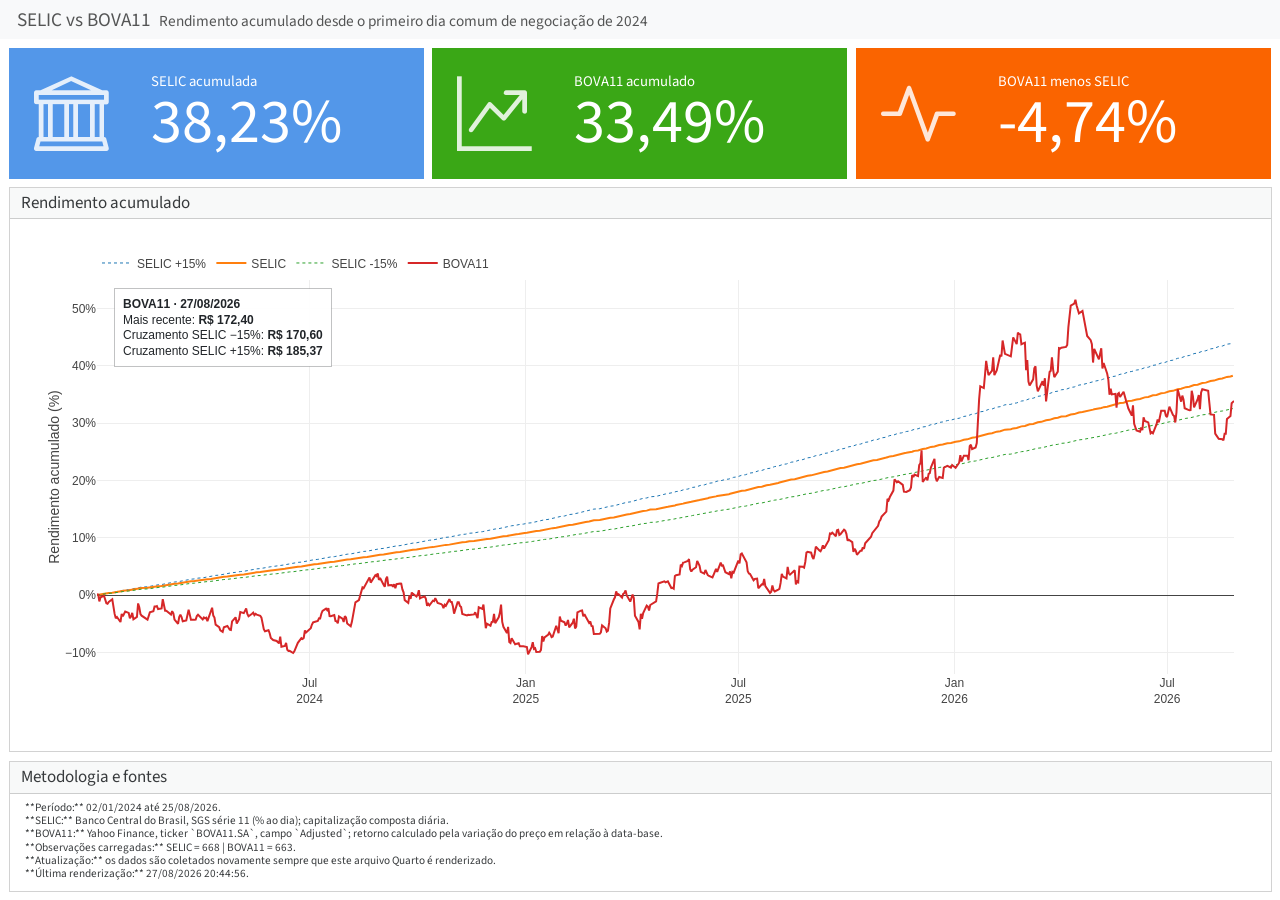
==== selic_bova11.html @ ed1f4375 "Built site for gh-pages" ====
<!DOCTYPE html>
<html xmlns="http://www.w3.org/1999/xhtml" lang="en" xml:lang="en"><head>

<meta charset="utf-8">
<meta name="generator" content="quarto-1.10.18">

<meta name="viewport" content="width=device-width, initial-scale=1.0, user-scalable=yes">


<title>SELIC vs BOVA11</title>
<style>
/* Default styles provided by pandoc.
** See https://pandoc.org/MANUAL.html#variables-for-html for config info.
*/
span.smallcaps{font-variant: small-caps;}
div.columns{display: flex; gap: 1.5em;}
div.column{flex: auto;}
@media screen {
div.columns{gap: min(4vw, 1.5em);}
div.column{overflow-x: auto;}
}
div.hanging-indent{margin-left: 1.5em; text-indent: -1.5em;}
ul.task-list{list-style: none;}
ul.task-list li input[type="checkbox"] {
  width: 0.8em;
  margin: 0 0.8em 0.2em -1em; /* quarto-specific, see https://github.com/quarto-dev/quarto-cli/issues/4556 */ 
  vertical-align: middle;
}
</style>


<script src="selic_bova11_files/libs/clipboard/clipboard.min.js"></script>
<script src="selic_bova11_files/libs/quarto-html/quarto.js" type="module"></script>
<script src="selic_bova11_files/libs/quarto-html/tabsets/tabsets.js" type="module"></script>
<script src="selic_bova11_files/libs/quarto-html/popper.min.js"></script>
<script src="selic_bova11_files/libs/quarto-html/tippy.umd.min.js"></script>
<script src="selic_bova11_files/libs/quarto-html/anchor.min.js"></script>
<link href="selic_bova11_files/libs/quarto-html/tippy.css" rel="stylesheet">
<link href="selic_bova11_files/libs/quarto-html/quarto-syntax-highlighting-64a204ab8560d761af7679ceaba22944.css" rel="stylesheet" class="quarto-color-scheme" id="quarto-text-highlighting-styles">
<link href="selic_bova11_files/libs/quarto-html/quarto-syntax-highlighting-dark-b85bc7c33db8c58e0ec93c3465666fed.css" rel="stylesheet" class="quarto-color-scheme quarto-color-alternate" id="quarto-text-highlighting-styles">
<link href="selic_bova11_files/libs/quarto-html/quarto-syntax-highlighting-64a204ab8560d761af7679ceaba22944.css" rel="stylesheet" class="quarto-color-scheme-extra" id="quarto-text-highlighting-styles">
<script src="selic_bova11_files/libs/bootstrap/bootstrap.min.js"></script>
<link href="selic_bova11_files/libs/bootstrap/bootstrap-icons.css" rel="stylesheet">
<link href="selic_bova11_files/libs/bootstrap/bootstrap-b0fabc291986fde6d738770ced517c16.min.css" rel="stylesheet" append-hash="true" class="quarto-color-scheme" id="quarto-bootstrap" data-mode="light">
<link href="selic_bova11_files/libs/bootstrap/bootstrap-dark-b0fabc291986fde6d738770ced517c16.min.css" rel="stylesheet" append-hash="true" class="quarto-color-scheme quarto-color-alternate" id="quarto-bootstrap" data-mode="light">
<link href="selic_bova11_files/libs/bootstrap/bootstrap-b0fabc291986fde6d738770ced517c16.min.css" rel="stylesheet" append-hash="true" class="quarto-color-scheme-extra" id="quarto-bootstrap" data-mode="light">
<script src="selic_bova11_files/libs/quarto-dashboard/quarto-dashboard.js"></script>
<script src="selic_bova11_files/libs/quarto-dashboard/stickythead.js"></script>



<script src="selic_bova11_files/libs/quarto-dashboard/web-components.js" type="module"></script>
<script src="selic_bova11_files/libs/quarto-dashboard/components.js"></script>

<link href="selic_bova11_files/libs/htmltools-fill-0.5.9/fill.css" rel="stylesheet">
<script src="selic_bova11_files/libs/htmlwidgets-1.6.4/htmlwidgets.js"></script>
<script src="selic_bova11_files/libs/plotly-binding-4.12.1/plotly.js"></script>
<script src="selic_bova11_files/libs/typedarray-0.1/typedarray.min.js"></script>
<script src="selic_bova11_files/libs/jquery-3.5.1/jquery.min.js"></script>
<link href="selic_bova11_files/libs/crosstalk-1.2.2/css/crosstalk.min.css" rel="stylesheet">
<script src="selic_bova11_files/libs/crosstalk-1.2.2/js/crosstalk.min.js"></script>
<link href="selic_bova11_files/libs/plotly-htmlwidgets-css-2.25.2/plotly-htmlwidgets.css" rel="stylesheet">
<script src="selic_bova11_files/libs/plotly-main-2.25.2/plotly-latest.min.js"></script>


<link rel="stylesheet" href="styles.css">
</head>

<body class="quarto-dashboard dashboard-fill fullcontent quarto-light">

<header id="quarto-dashboard-header">
<nav class="navbar navbar-expand-md slim" data-bs-theme="dark">
  <div class="navbar-container container-fluid">
    <button class="navbar-toggler hidden" type="button" data-bs-toggle="collapse" data-bs-target="#dashboard-collapse" aria-controls="dashboard-collapse" aria-expanded="false" aria-label="Toggle navigation">
      <span class="navbar-toggler-icon"></span>
    </button>    


    <div class="navbar-brand-container">


      <div class="navbar-title">
        <div class="navbar-title-text"><a href="#">SELIC vs BOVA11</a></div>
        <div class="navbar-subtitle">Rendimento acumulado desde o primeiro dia comum de negociação de 2024</div>
        
      </div>
    </div>
</div>
</nav>
</header>
<div class="page-layout-custom quarto-dashboard-content bslib-gap-spacing html-fill-container bslib-page-fill">  

<div class="bslib-grid-item html-fill-item bslib-grid" data-layout="fill" style="display: grid; grid-template-rows: minmax(3em, 15fr) minmax(3em, 65fr) minmax(3em, 15fr); grid-auto-columns: minmax(0, 1fr);">
<div class="bslib-grid" style="display: grid; grid-template-columns: minmax(3em, 1fr) minmax(3em, 1fr) minmax(3em, 1fr);
grid-auto-rows: minmax(0, 1fr);">
<div class="card valuebox cell bslib-card html-fill-container bslib-value-box bg-primary showcase-left-center" data-bslib-card-init="" data-require-bs-caller="card()">
<div class="card-body html-fill-item html-fill-container">
<div data-icon="bank" class="html-fill-item html-fill-container value-box-grid">
<div class="value-box-showcase html-fill-item html-fill-container">

<i class="bi bi-bank"></i></div>
<div class="value-box-area">
<p class="value-box-title">
SELIC acumulada
</p>
<p class="value-box-value">
38,23%
</p>
</div>
</div>
</div>
<script data-bslib-card-init="">bslib.Card.initializeAllCards();</script></div><div class="card valuebox cell bslib-card html-fill-container bslib-value-box bg-success showcase-left-center" data-bslib-card-init="" data-require-bs-caller="card()">
<div class="card-body html-fill-item html-fill-container">
<div data-icon="graph-up-arrow" class="html-fill-item html-fill-container value-box-grid">
<div class="value-box-showcase html-fill-item html-fill-container">

<i class="bi bi-graph-up-arrow"></i></div>
<div class="value-box-area">
<p class="value-box-title">
BOVA11 acumulado
</p>
<p class="value-box-value">
33,49%
</p>
</div>
</div>
</div>
<script data-bslib-card-init="">bslib.Card.initializeAllCards();</script></div><div class="card valuebox cell bslib-card html-fill-container bslib-value-box bg-warning showcase-left-center" data-bslib-card-init="" data-require-bs-caller="card()">
<div class="card-body html-fill-item html-fill-container">
<div data-icon="activity" class="html-fill-item html-fill-container value-box-grid">
<div class="value-box-showcase html-fill-item html-fill-container">

<i class="bi bi-activity"></i></div>
<div class="value-box-area">
<p class="value-box-title">
BOVA11 menos SELIC
</p>
<p class="value-box-value">
-4,74%
</p>
</div>
</div>
</div>
<script data-bslib-card-init="">bslib.Card.initializeAllCards();</script></div>
</div>
<div class="bslib-grid" style="display: grid; grid-template-columns: minmax(3em, 1fr);
grid-auto-rows: minmax(0, 1fr);">
<div class="card cell bslib-card html-fill-container" data-fill="true" data-title="Rendimento acumulado" data-bslib-card-init="" data-require-bs-caller="card()" data-full-screen="false">
<div class="card-header"><div class="card-title"><span style="display: inline">
Rendimento acumulado
</span></div></div>
<div class="card-body html-fill-item html-fill-container">
<div class="cell-output-display html-fill-item html-fill-container">
<div class="plotly html-widget html-fill-item html-fill-container" id="htmlwidget-c49a602a5b0ac82341be" style="width:100%;height:406px;"></div>
<script type="application/json" data-for="htmlwidget-c49a602a5b0ac82341be">{"x":{"visdat":{"18fd6544c789":["function () ","plotlyVisDat"],"18fd7e87a646":["function () ","data"],"18fd4f5ff2df":["function () ","data"],"18fd49a27dc9":["function () ","data"],"18fdce517c0":["function () ","data"]},"cur_data":"18fdce517c0","attrs":{"18fd7e87a646":{"alpha_stroke":1,"sizes":[10,100],"spans":[1,20],"x":{},"y":{},"type":"scatter","mode":"lines","name":"SELIC +15%","line":{"width":1,"dash":"dot"},"hovertemplate":"<b>SELIC +15%<\/b> <br>Data: %{x|%d/%m/%Y} <br>Acumulado: %{y:.2f}% <extra><\/extra>","inherit":true},"18fd4f5ff2df":{"alpha_stroke":1,"sizes":[10,100],"spans":[1,20],"x":{},"y":{},"type":"scatter","mode":"lines","name":"SELIC","line":{"width":2},"hovertemplate":"<b>SELIC<\/b> <br>Data: %{x|%d/%m/%Y} <br>Acumulado: %{y:.2f}% <extra><\/extra>","inherit":true},"18fd49a27dc9":{"alpha_stroke":1,"sizes":[10,100],"spans":[1,20],"x":{},"y":{},"type":"scatter","mode":"lines","name":"SELIC -15%","line":{"width":1,"dash":"dot"},"hovertemplate":"<b>SELIC -15%<\/b> <br>Data: %{x|%d/%m/%Y} <br>Acumulado: %{y:.2f}% <extra><\/extra>","inherit":true},"18fdce517c0":{"alpha_stroke":1,"sizes":[10,100],"spans":[1,20],"x":{},"y":{},"type":"scatter","mode":"lines","name":"BOVA11","line":{"width":2},"hovertemplate":"<b>BOVA11<\/b> <br>Data: %{x|%d/%m/%Y} <br>Acumulado: %{y:.2f}% <extra><\/extra>","inherit":true}},"layout":{"margin":{"b":60,"l":70,"t":25,"r":20},"xaxis":{"domain":[0,1],"automargin":true,"title":"","type":"date","tickformat":"%b<br>%Y","showgrid":true},"yaxis":{"domain":[0,1],"automargin":true,"title":"Rendimento acumulado (%)","ticksuffix":"%","showgrid":true,"zeroline":true},"legend":{"orientation":"h","x":0,"y":1.0800000000000001},"annotations":[{"xref":"paper","yref":"paper","x":0.014999999999999999,"y":0.97999999999999998,"xanchor":"left","yanchor":"top","align":"left","showarrow":false,"bgcolor":"rgba(255, 255, 255, 0.94)","bordercolor":"rgba(33, 37, 41, 0.28)","borderwidth":1,"borderpad":8,"font":{"size":12,"color":"#212529"},"text":"<b>BOVA11 · 27/08/2026<\/b><br>Mais recente: <b>R$ 172,40<\/b><br>Cruzamento SELIC −15%: <b>R$ 170,60<\/b><br>Cruzamento SELIC +15%: <b>R$ 185,37<\/b>"}],"hovermode":"x","showlegend":true},"source":"A","config":{"modeBarButtonsToAdd":["hoverclosest","hovercompare"],"showSendToCloud":false,"displaylogo":false,"responsive":true},"data":[{"x":["2024-01-02","2024-01-03","2024-01-04","2024-01-05","2024-01-08","2024-01-09","2024-01-10","2024-01-11","2024-01-12","2024-01-15","2024-01-16","2024-01-17","2024-01-18","2024-01-19","2024-01-22","2024-01-23","2024-01-24","2024-01-25","2024-01-26","2024-01-29","2024-01-30","2024-01-31","2024-02-01","2024-02-02","2024-02-05","2024-02-06","2024-02-07","2024-02-08","2024-02-09","2024-02-14","2024-02-15","2024-02-16","2024-02-19","2024-02-20","2024-02-21","2024-02-22","2024-02-23","2024-02-26","2024-02-27","2024-02-28","2024-02-29","2024-03-01","2024-03-04","2024-03-05","2024-03-06","2024-03-07","2024-03-08","2024-03-11","2024-03-12","2024-03-13","2024-03-14","2024-03-15","2024-03-18","2024-03-19","2024-03-20","2024-03-21","2024-03-22","2024-03-25","2024-03-26","2024-03-27","2024-03-28","2024-04-01","2024-04-02","2024-04-03","2024-04-04","2024-04-05","2024-04-08","2024-04-09","2024-04-10","2024-04-11","2024-04-12","2024-04-15","2024-04-16","2024-04-17","2024-04-18","2024-04-19","2024-04-22","2024-04-23","2024-04-24","2024-04-25","2024-04-26","2024-04-29","2024-04-30","2024-05-02","2024-05-03","2024-05-06","2024-05-07","2024-05-08","2024-05-09","2024-05-10","2024-05-13","2024-05-14","2024-05-15","2024-05-16","2024-05-17","2024-05-20","2024-05-21","2024-05-22","2024-05-23","2024-05-24","2024-05-27","2024-05-28","2024-05-29","2024-05-31","2024-06-03","2024-06-04","2024-06-05","2024-06-06","2024-06-07","2024-06-10","2024-06-11","2024-06-12","2024-06-13","2024-06-14","2024-06-17","2024-06-18","2024-06-19","2024-06-20","2024-06-21","2024-06-24","2024-06-25","2024-06-26","2024-06-27","2024-06-28","2024-07-01","2024-07-02","2024-07-03","2024-07-04","2024-07-05","2024-07-08","2024-07-09","2024-07-10","2024-07-11","2024-07-12","2024-07-15","2024-07-16","2024-07-17","2024-07-18","2024-07-19","2024-07-22","2024-07-23","2024-07-24","2024-07-25","2024-07-26","2024-07-29","2024-07-30","2024-07-31","2024-08-01","2024-08-02","2024-08-05","2024-08-06","2024-08-07","2024-08-08","2024-08-09","2024-08-12","2024-08-13","2024-08-14","2024-08-15","2024-08-16","2024-08-19","2024-08-20","2024-08-21","2024-08-22","2024-08-23","2024-08-26","2024-08-27","2024-08-28","2024-08-29","2024-08-30","2024-09-02","2024-09-03","2024-09-04","2024-09-05","2024-09-06","2024-09-09","2024-09-10","2024-09-11","2024-09-12","2024-09-13","2024-09-16","2024-09-17","2024-09-18","2024-09-19","2024-09-20","2024-09-23","2024-09-24","2024-09-25","2024-09-26","2024-09-27","2024-09-30","2024-10-01","2024-10-02","2024-10-03","2024-10-04","2024-10-07","2024-10-08","2024-10-09","2024-10-10","2024-10-11","2024-10-14","2024-10-15","2024-10-16","2024-10-17","2024-10-18","2024-10-21","2024-10-22","2024-10-23","2024-10-24","2024-10-25","2024-10-28","2024-10-29","2024-10-30","2024-10-31","2024-11-01","2024-11-04","2024-11-05","2024-11-06","2024-11-07","2024-11-08","2024-11-11","2024-11-12","2024-11-13","2024-11-14","2024-11-18","2024-11-19","2024-11-21","2024-11-22","2024-11-25","2024-11-26","2024-11-27","2024-11-28","2024-11-29","2024-12-02","2024-12-03","2024-12-04","2024-12-05","2024-12-06","2024-12-09","2024-12-10","2024-12-11","2024-12-12","2024-12-13","2024-12-16","2024-12-17","2024-12-18","2024-12-19","2024-12-20","2024-12-23","2024-12-24","2024-12-26","2024-12-27","2024-12-30","2024-12-31","2025-01-02","2025-01-03","2025-01-06","2025-01-07","2025-01-08","2025-01-09","2025-01-10","2025-01-13","2025-01-14","2025-01-15","2025-01-16","2025-01-17","2025-01-20","2025-01-21","2025-01-22","2025-01-23","2025-01-24","2025-01-27","2025-01-28","2025-01-29","2025-01-30","2025-01-31","2025-02-03","2025-02-04","2025-02-05","2025-02-06","2025-02-07","2025-02-10","2025-02-11","2025-02-12","2025-02-13","2025-02-14","2025-02-17","2025-02-18","2025-02-19","2025-02-20","2025-02-21","2025-02-24","2025-02-25","2025-02-26","2025-02-27","2025-02-28","2025-03-05","2025-03-06","2025-03-07","2025-03-10","2025-03-11","2025-03-12","2025-03-13","2025-03-14","2025-03-17","2025-03-18","2025-03-19","2025-03-20","2025-03-21","2025-03-24","2025-03-25","2025-03-26","2025-03-27","2025-03-28","2025-03-31","2025-04-01","2025-04-02","2025-04-03","2025-04-04","2025-04-07","2025-04-08","2025-04-09","2025-04-10","2025-04-11","2025-04-14","2025-04-15","2025-04-16","2025-04-17","2025-04-22","2025-04-23","2025-04-24","2025-04-25","2025-04-28","2025-04-29","2025-04-30","2025-05-02","2025-05-05","2025-05-06","2025-05-07","2025-05-08","2025-05-09","2025-05-12","2025-05-13","2025-05-14","2025-05-15","2025-05-16","2025-05-19","2025-05-20","2025-05-21","2025-05-22","2025-05-23","2025-05-26","2025-05-27","2025-05-28","2025-05-29","2025-05-30","2025-06-02","2025-06-03","2025-06-04","2025-06-05","2025-06-06","2025-06-09","2025-06-10","2025-06-11","2025-06-12","2025-06-13","2025-06-16","2025-06-17","2025-06-18","2025-06-20","2025-06-23","2025-06-24","2025-06-25","2025-06-26","2025-06-27","2025-06-30","2025-07-01","2025-07-02","2025-07-03","2025-07-04","2025-07-07","2025-07-08","2025-07-09","2025-07-10","2025-07-11","2025-07-14","2025-07-15","2025-07-16","2025-07-17","2025-07-18","2025-07-21","2025-07-22","2025-07-23","2025-07-24","2025-07-25","2025-07-28","2025-07-29","2025-07-30","2025-07-31","2025-08-01","2025-08-04","2025-08-05","2025-08-06","2025-08-07","2025-08-08","2025-08-11","2025-08-12","2025-08-13","2025-08-14","2025-08-15","2025-08-18","2025-08-19","2025-08-20","2025-08-21","2025-08-22","2025-08-25","2025-08-26","2025-08-27","2025-08-28","2025-08-29","2025-09-01","2025-09-02","2025-09-03","2025-09-04","2025-09-05","2025-09-08","2025-09-09","2025-09-10","2025-09-11","2025-09-12","2025-09-15","2025-09-16","2025-09-17","2025-09-18","2025-09-19","2025-09-22","2025-09-23","2025-09-24","2025-09-25","2025-09-26","2025-09-29","2025-09-30","2025-10-01","2025-10-02","2025-10-03","2025-10-06","2025-10-07","2025-10-08","2025-10-09","2025-10-10","2025-10-13","2025-10-14","2025-10-15","2025-10-16","2025-10-17","2025-10-20","2025-10-21","2025-10-22","2025-10-23","2025-10-24","2025-10-27","2025-10-28","2025-10-29","2025-10-30","2025-10-31","2025-11-03","2025-11-04","2025-11-05","2025-11-06","2025-11-07","2025-11-10","2025-11-11","2025-11-12","2025-11-13","2025-11-14","2025-11-17","2025-11-18","2025-11-19","2025-11-21","2025-11-24","2025-11-25","2025-11-26","2025-11-27","2025-11-28","2025-12-01","2025-12-02","2025-12-03","2025-12-04","2025-12-05","2025-12-08","2025-12-09","2025-12-10","2025-12-11","2025-12-12","2025-12-15","2025-12-16","2025-12-17","2025-12-18","2025-12-19","2025-12-22","2025-12-23","2025-12-24","2025-12-26","2025-12-29","2025-12-30","2025-12-31","2026-01-02","2026-01-05","2026-01-06","2026-01-07","2026-01-08","2026-01-09","2026-01-12","2026-01-13","2026-01-14","2026-01-15","2026-01-16","2026-01-19","2026-01-20","2026-01-21","2026-01-22","2026-01-23","2026-01-26","2026-01-27","2026-01-28","2026-01-29","2026-01-30","2026-02-02","2026-02-03","2026-02-04","2026-02-05","2026-02-06","2026-02-09","2026-02-10","2026-02-11","2026-02-12","2026-02-13","2026-02-18","2026-02-19","2026-02-20","2026-02-23","2026-02-24","2026-02-25","2026-02-26","2026-02-27","2026-03-02","2026-03-03","2026-03-04","2026-03-05","2026-03-06","2026-03-09","2026-03-10","2026-03-11","2026-03-12","2026-03-13","2026-03-16","2026-03-17","2026-03-18","2026-03-19","2026-03-20","2026-03-23","2026-03-24","2026-03-25","2026-03-26","2026-03-27","2026-03-30","2026-03-31","2026-04-01","2026-04-02","2026-04-06","2026-04-07","2026-04-08","2026-04-09","2026-04-10","2026-04-13","2026-04-14","2026-04-15","2026-04-16","2026-04-17","2026-04-20","2026-04-22","2026-04-23","2026-04-24","2026-04-27","2026-04-28","2026-04-29","2026-04-30","2026-05-04","2026-05-05","2026-05-06","2026-05-07","2026-05-08","2026-05-11","2026-05-12","2026-05-13","2026-05-14","2026-05-15","2026-05-18","2026-05-19","2026-05-20","2026-05-21","2026-05-22","2026-05-25","2026-05-26","2026-05-27","2026-05-28","2026-05-29","2026-06-01","2026-06-02","2026-06-03","2026-06-05","2026-06-08","2026-06-09","2026-06-10","2026-06-11","2026-06-12","2026-06-15","2026-06-16","2026-06-17","2026-06-18","2026-06-19","2026-06-22","2026-06-23","2026-06-24","2026-06-25","2026-06-26","2026-06-29","2026-06-30","2026-07-01","2026-07-02","2026-07-03","2026-07-06","2026-07-07","2026-07-08","2026-07-09","2026-07-10","2026-07-13","2026-07-14","2026-07-15","2026-07-16","2026-07-17","2026-07-20","2026-07-21","2026-07-22","2026-07-23","2026-07-24","2026-07-27","2026-07-28","2026-07-29","2026-07-30","2026-07-31","2026-08-03","2026-08-04","2026-08-05","2026-08-06","2026-08-07","2026-08-10","2026-08-11","2026-08-12","2026-08-13","2026-08-14","2026-08-17","2026-08-18","2026-08-19","2026-08-20","2026-08-21","2026-08-24","2026-08-25","2026-08-26"],"y":[0,0.050299850000010686,0.10062170065140762,0.15096556157705332,0.20133144240404907,0.25171935276365853,0.30212930229138402,0.35256130062691571,0.40301535741420808,0.45349148230140351,0.50398968494085761,0.55450997498916466,0.60505236210713242,0.65561685595980745,0.70620346621644958,0.75681220255055737,0.80744307463981746,0.85809609216625715,0.908771264816015,0.959468602279545,1.010188114251489,1.060929810430804,1.1096254947513828,1.1583416103202149,1.207078165709673,1.2558351694956793,1.304612630257731,1.3534105565790022,1.4022289570462421,1.4510678402497488,1.4999272147834983,1.5488070892449899,1.597707472235451,1.6466283723595563,1.6955697982257598,1.7445317584459883,1.7935142616358966,1.8425173164146633,1.8915409314051188,1.9405851152336937,1.9896498765305213,2.0387352239292076,2.0878411660671379,2.1369677115851702,2.1861148691279162,2.2352826473435625,2.2844710548839218,2.3336801004044072,2.3829097925641594,2.4321601400258186,2.4814311514557774,2.5307228355240041,2.5800352009040926,2.6293682562733398,2.6787220103126428,2.7259911993697417,2.7732793755146723,2.8205865463742419,2.8679127195781682,2.9152579027593615,2.9626221035537443,3.0100053296003044,3.0574075885410932,3.1048288880212511,3.1522692356889843,3.1997286391955879,3.2472071061953698,3.2947046443457793,3.3422212613073294,3.3897569647435475,3.4373117623211256,3.4848856617098209,3.5324786705824294,3.5800907966148108,3.6277220474859915,3.6753724308780109,3.7230419544760491,3.7707306259683255,3.8184384530461486,3.8661654434039678,3.9139116047392717,3.961676944752663,4.0094614711478354,4.0572651916315472,4.1050881139137205,4.1529302457073189,4.2007915947283943,4.2486721686961655,4.2955011222568,4.3423484655475031,4.3892142057899139,4.4360983502085345,4.4830009060306235,4.5299218804864276,4.5768612808088749,4.6238191142338536,4.6707953879999859,4.717790109348857,4.7648032855247822,4.8118349237749891,4.8588850313495646,4.9059536155013532,4.9530406834861633,5.0001462425625336,5.0472702999919656,5.0944128630387953,5.1415739389700894,5.1887535350559055,5.2359516585691068,5.2831683167854431,5.3304035169834236,5.377657266444543,5.4249295724530544,5.4722204422961473,5.5195298832638207,5.5668579026489837,5.6142045077473295,5.6615697058575138,5.7089535042809745,5.7563559103221111,5.8037769312880831,5.8512165744889852,5.8986748472377961,5.9461517568502815,5.9936473106451906,6.0411615159440597,6.0886943800713587,6.1362459103543925,6.1838161141234043,6.2314049987113931,6.2790125714543983,6.3266388396911637,6.3742838107635249,6.4219474920159989,6.4696298907960879,6.5173310144542071,6.5650508703435797,6.6127894658203417,6.6605468082435628,6.7083229049751498,6.7561177633799181,6.8039313908255954,6.8517637946827445,6.8996149823249135,6.9474849611284624,6.9953737384726846,7.0432813217397623,7.091207718314811,7.1391529355857823,7.1871169809435651,7.2350998617819826,7.2831015854976942,7.3311221594902944,7.3791615911623172,7.4272198879191524,7.4752970571691293,7.5233931063234873,7.5715080427963262,7.6196418740047314,7.6677946073686263,7.7159662503109177,7.7641568102574272,7.8123662946368082,7.8605947108807035,7.9088420664236398,7.957108368703107,8.0053936251594795,8.0536978432360957,8.1020210303791007,8.1503631940377286,8.1987243416640272,8.2471044807130003,8.2955036186425666,8.3439217629135811,8.392358920989885,8.4408151003381278,8.4892903084280249,8.537784552732127,8.5862978407259689,8.6348301798880254,8.6833815776996293,8.7319520416451777,8.7816526921412947,8.8313733063946405,8.8811138924243718,8.9308744582526529,8.9806550119050499,9.0304555614102409,9.080276114800121,9.130116680109932,9.1799772653779783,9.2298578786459391,9.279758527958629,9.3296792213641364,9.3796199669137632,9.4295807726620513,9.4795616466668182,9.5295625969890736,9.5795836316930085,9.6296247588461732,9.6796859865192975,9.7297673227863619,9.779868775724589,9.8299903534144146,9.8801320639395449,9.9302939153870113,9.9804759158469256,10.030678073412776,10.080900396181322,10.131142892252456,10.181405569729415,10.231688436718668,10.281991501329909,10.33231477167616,10.38265825587364,10.433021962041851,10.483405898303568,10.536054970916311,10.588726133500483,10.641419395324318,10.694134765660028,10.746872253783657,10.799631868975183,10.852413620518439,10.905217517701216,10.958043569815105,11.010891786155691,11.063762176022431,11.116654748718615,11.169569513551542,11.222506479832367,11.275465656876104,11.328447054001771,11.381450680532218,11.434476545794254,11.487524659118568,11.540595029839805,11.593687667296471,11.646802580831055,11.699939779789871,11.757604723381872,11.815295912019625,11.873013357648047,11.930757072217505,11.988527067683778,12.046323356008083,12.104145949157099,12.161994859102949,12.219870097823186,12.277771677300787,12.335699609524266,12.393653906487573,12.451634580189999,12.509641642636501,12.567675105837298,12.625734981808201,12.683821282570486,12.741934020150813,12.800073206581388,12.858238853899902,12.916430974149471,12.974649579378733,13.032894681641784,13.091166292998247,13.14946442551317,13.20778909125716,13.266140302306264,13.324518070742043,13.382922408651577,13.441353328127416,13.499810841267637,13.55829496017582,13.616805696961027,13.679875519970672,13.742976270529427,13.806107963803194,13.869270614965432,13.932464239196902,13.995688851685873,14.058944467628073,14.122231102226685,14.185548770692293,14.248897488242992,14.312277270104309,14.375688131509275,14.439130087698329,14.502603153919443,14.566107345428014,14.629642677487006,14.693209165366781,14.756806824345215,14.820435669707658,14.88409571674705,14.947786980763659,15.011509477065458,15.075263220967711,15.139048227793378,15.202864512872859,15.266712091544036,15.330590979152371,15.394501191050837,15.458442742599933,15.522415649167602,15.586419926129508,15.650455588868704,15.71452265277583,15.783188298670538,15.851890015315707,15.920627821659657,15.989401736660664,16.058211779286935,16.12705796851672,16.195940323338164,16.26485886274941,16.3338136057586,16.402804571383864,16.471831778653243,16.540895246604883,16.609994994286872,16.679131040757326,16.74830340508435,16.817512106346076,16.886757163630659,16.956038596036272,17.02535642267117,17.094710662653551,17.164101335111752,17.233528459184104,17.302992054019011,17.37249213877492,17.442028732620319,17.511601854733843,17.581211524304152,17.650857760530009,17.720540582620167,17.790260009793638,17.860016061279396,17.929808756316532,18.00194444633625,18.0741192815095,18.146333283078807,18.218586472298199,18.290878870433264,18.363210498761095,18.435581378570351,18.507991531161245,18.580440977845541,18.652929739946586,18.725457838799279,18.798025295750104,18.870632132157095,18.943278369389944,19.01596402882987,19.08868913186976,19.161453699914063,19.234257754378845,19.307101316691838,19.379984408292348,19.452907050631378,19.52586926517148,19.598871073386931,19.671912496763607,19.744993556799123,19.818114275002632,19.891274672895122,19.964474772009112,20.0377145938889,20.110994160090424,20.185482202280831,20.260011310473757,20.334581507309348,20.409192815440171,20.483845257531261,20.558538856260206,20.633273634317046,20.708049614404395,20.782866819237334,20.857725271543458,20.932624994062927,21.007566009548405,21.08254834076515,21.157572010490906,21.232637041516028,21.307743456643397,21.382891278688486,21.458080530479354,21.533311234856633,21.608583414673518,21.68389709279586,21.759252292102133,21.834649035483281,21.910087345843056,21.985567246097695,22.061088759176172,22.136651908019992,22.212256715583404,22.287903204833281,22.363591398749158,22.439321320323213,22.515092992560323,22.590906438478068,22.666761681106678,22.742658743489105,22.818597648680996,22.894578419750701,22.970601079779307,23.0466656518606,23.122772159101139,23.198920624620179,23.275111071549762,23.351343523034622,23.427618002232322,23.503934532313142,23.580293136460156,23.656693837869238,23.733136659748997,23.809621625320894,23.886148757819168,23.96271808049087,24.039329616595818,24.11598338940674,24.192679422209189,24.269417738301449,24.346198360994766,24.423021313613177,24.499886619493601,24.576794301985796,24.653744384452438,24.730736890269046,24.807771842824039,24.884849265518699,24.961969181767291,25.039131614996911,25.116336588647567,25.193584126172265,25.270874251036908,25.348206986720225,25.425582356714102,25.50300038452319,25.580461093665193,25.657964507670755,25.735510650083476,25.813099544459991,25.890731214369861,25.96840568339568,26.046122975133009,26.123883113190413,26.201686121189589,26.279532022765075,26.357420841564551,26.435352601248713,26.513327325491328,26.591345037979153,26.669405762412048,26.747509522502956,26.825656341977794,26.9038462445757,26.982079254048816,27.060355394162382,27.138674688694756,27.217037161437382,27.295442836194873,27.373891736784916,27.452383887038319,27.530919310799099,27.609498031924325,27.688120074284331,27.76678546176251,27.845494218255453,27.924246367672929,28.00304193393788,28.081880940986501,28.160763412768087,28.239689373245191,28.318658846393589,28.397671856202177,28.47672842667324,28.555828581822155,28.634972345677635,28.714159742281517,28.793390795689042,28.872665529968646,28.951983969201979,29.031346137484043,29.110752058923111,29.19020175764074,29.26969525777174,29.349232583464321,29.428813758879929,29.508438808193358,29.588107755592713,29.667820625279447,29.74757744146839,29.827378228387641,29.907223010278766,29.987111811396556,30.067044656009326,30.14702156839866,30.227042572859521,30.307107693700384,30.387216955242994,30.467370381822619,30.547567997787841,30.627809827500684,30.708095895336697,30.788426225684798,30.86880084294727,30.949219771540008,31.029683035892273,31.110190660446801,31.190742669659805,31.271339088001049,31.351979939953683,31.432665250014377,31.513395042693354,31.594169342514352,31.67498817401459,31.755851561744834,31.836759530269351,31.917712104166011,31.998709308026154,32.079751166454777,32.160837704070346,32.241968945505022,32.323144915404363,32.404365638427691,32.485631139247801,32.566941442551226,32.648296573037918,32.729696555421626,32.811141414429599,32.892631174802801,32.974165861295788,33.055745498676806,33.13737011172767,33.219039725243995,33.300754364034908,33.382514052923391,33.464318816745887,33.546168680352771,33.628063668607965,33.710003806389103,33.791989118587622,33.874019630108606,33.956095365870873,34.038216350807055,34.120382609863434,34.202594168000068,34.284851050190852,34.367153281423342,34.449500886698949,34.531893891032787,34.614332319453872,34.696816197004949,34.779345548742512,34.861920399736995,34.944540775072596,35.025909679569608,35.107322739716324,35.188779979474283,35.270281422817924,35.351827093734848,35.433417016225548,35.515051214303568,35.596729711995501,35.678452533341037,35.760219702392781,35.842031243216496,35.923887179890926,36.005787536507988,36.087732337172532,36.169721606002653,36.251755367129356,36.333833644696881,36.415956462862525,36.498123845796663,36.580335817682808,36.662592402717664,36.744893625110933,36.827239509085516,36.909630078877534,36.992065358736113,37.074545372923687,37.157070145715785,37.23963970140106,37.320935669001607,37.402275048648868,37.483657863524861,37.565084136823991,37.646553891753065,37.728067151531256,37.809623939390171,37.891224278573816,37.972868192338581,38.054555703953284,38.136286836699213,38.218061613870034,38.299880058771826,38.381742194723202,38.463648045055201,38.545597633111278,38.627590982247348,38.709628115831862,38.791709057245761,38.873833829882322,38.956002457147463,39.038214962459605,39.12047136924955,39.202771700960746,39.285115981049053,39.367504232982959,39.449936480243366,39.5324127463238,39.614933054730336,39.697497428981585,39.780105892608688,39.862758469155317,39.945455182177845,40.026849579239631,40.108286733592074,40.189766667696126,40.271289404024309,40.352854965061148,40.43446337330284,40.516114651257482,40.597808821444929,40.679545906396918,40.761325928656987,40.843148910780585,40.925014875334909,41.006923844899063,41.08887584206402,41.170870889432635,41.25290900961955,41.334990225251396,41.417114558966631,41.499282033415597,41.58149267126057,41.663746495175729,41.746043527847092,41.828383791972712,41.910767310262493,41.993194105438221,42.075664200233746,42.158177617394763,42.240734379678962,42.323334509855961,42.405978030707338,42.488664965026636,42.571395335619421,42.654169165303173,42.736986476907397,42.819847293273604,42.901377026385305,42.982948877757146,43.064562869147416,43.146219022325617,43.22791735907257,43.30965790118028,43.391440670452042,43.473265688702412,43.555132977757211,43.637042559453548,43.718994455639766,43.800988688175572,43.883025278931875,43.965104249791004,44.047225622646458],"type":"scatter","mode":"lines","name":"SELIC +15%","line":{"color":"rgba(31,119,180,1)","width":1,"dash":"dot"},"hovertemplate":["<b>SELIC +15%<\/b> <br>Data: %{x|%d/%m/%Y} <br>Acumulado: %{y:.2f}% <extra><\/extra>","<b>SELIC +15%<\/b> <br>Data: %{x|%d/%m/%Y} <br>Acumulado: %{y:.2f}% <extra><\/extra>","<b>SELIC +15%<\/b> <br>Data: %{x|%d/%m/%Y} <br>Acumulado: %{y:.2f}% <extra><\/extra>","<b>SELIC +15%<\/b> <br>Data: %{x|%d/%m/%Y} <br>Acumulado: %{y:.2f}% <extra><\/extra>","<b>SELIC +15%<\/b> <br>Data: %{x|%d/%m/%Y} <br>Acumulado: %{y:.2f}% <extra><\/extra>","<b>SELIC +15%<\/b> <br>Data: %{x|%d/%m/%Y} <br>Acumulado: %{y:.2f}% <extra><\/extra>","<b>SELIC +15%<\/b> <br>Data: %{x|%d/%m/%Y} <br>Acumulado: %{y:.2f}% <extra><\/extra>","<b>SELIC +15%<\/b> <br>Data: %{x|%d/%m/%Y} <br>Acumulado: %{y:.2f}% <extra><\/extra>","<b>SELIC +15%<\/b> <br>Data: %{x|%d/%m/%Y} <br>Acumulado: %{y:.2f}% <extra><\/extra>","<b>SELIC +15%<\/b> <br>Data: %{x|%d/%m/%Y} <br>Acumulado: %{y:.2f}% <extra><\/extra>","<b>SELIC +15%<\/b> <br>Data: %{x|%d/%m/%Y} <br>Acumulado: %{y:.2f}% <extra><\/extra>","<b>SELIC +15%<\/b> <br>Data: %{x|%d/%m/%Y} <br>Acumulado: %{y:.2f}% <extra><\/extra>","<b>SELIC +15%<\/b> <br>Data: %{x|%d/%m/%Y} <br>Acumulado: %{y:.2f}% <extra><\/extra>","<b>SELIC +15%<\/b> <br>Data: %{x|%d/%m/%Y} <br>Acumulado: %{y:.2f}% <extra><\/extra>","<b>SELIC +15%<\/b> <br>Data: %{x|%d/%m/%Y} <br>Acumulado: %{y:.2f}% <extra><\/extra>","<b>SELIC +15%<\/b> <br>Data: %{x|%d/%m/%Y} <br>Acumulado: %{y:.2f}% <extra><\/extra>","<b>SELIC +15%<\/b> <br>Data: %{x|%d/%m/%Y} <br>Acumulado: %{y:.2f}% <extra><\/extra>","<b>SELIC +15%<\/b> <br>Data: %{x|%d/%m/%Y} <br>Acumulado: %{y:.2f}% <extra><\/extra>","<b>SELIC +15%<\/b> <br>Data: %{x|%d/%m/%Y} <br>Acumulado: %{y:.2f}% <extra><\/extra>","<b>SELIC +15%<\/b> <br>Data: %{x|%d/%m/%Y} <br>Acumulado: %{y:.2f}% <extra><\/extra>","<b>SELIC +15%<\/b> <br>Data: %{x|%d/%m/%Y} <br>Acumulado: %{y:.2f}% <extra><\/extra>","<b>SELIC +15%<\/b> <br>Data: %{x|%d/%m/%Y} <br>Acumulado: %{y:.2f}% <extra><\/extra>","<b>SELIC +15%<\/b> <br>Data: %{x|%d/%m/%Y} <br>Acumulado: %{y:.2f}% <extra><\/extra>","<b>SELIC +15%<\/b> <br>Data: %{x|%d/%m/%Y} <br>Acumulado: %{y:.2f}% <extra><\/extra>","<b>SELIC +15%<\/b> <br>Data: %{x|%d/%m/%Y} <br>Acumulado: %{y:.2f}% <extra><\/extra>","<b>SELIC +15%<\/b> <br>Data: %{x|%d/%m/%Y} <br>Acumulado: %{y:.2f}% <extra><\/extra>","<b>SELIC +15%<\/b> <br>Data: %{x|%d/%m/%Y} <br>Acumulado: %{y:.2f}% <extra><\/extra>","<b>SELIC +15%<\/b> <br>Data: %{x|%d/%m/%Y} <br>Acumulado: %{y:.2f}% <extra><\/extra>","<b>SELIC +15%<\/b> <br>Data: %{x|%d/%m/%Y} <br>Acumulado: %{y:.2f}% <extra><\/extra>","<b>SELIC +15%<\/b> <br>Data: %{x|%d/%m/%Y} <br>Acumulado: %{y:.2f}% <extra><\/extra>","<b>SELIC +15%<\/b> <br>Data: %{x|%d/%m/%Y} <br>Acumulado: %{y:.2f}% <extra><\/extra>","<b>SELIC +15%<\/b> <br>Data: %{x|%d/%m/%Y} <br>Acumulado: %{y:.2f}% <extra><\/extra>","<b>SELIC +15%<\/b> <br>Data: %{x|%d/%m/%Y} <br>Acumulado: %{y:.2f}% <extra><\/extra>","<b>SELIC +15%<\/b> <br>Data: %{x|%d/%m/%Y} <br>Acumulado: %{y:.2f}% <extra><\/extra>","<b>SELIC +15%<\/b> <br>Data: %{x|%d/%m/%Y} <br>Acumulado: %{y:.2f}% <extra><\/extra>","<b>SELIC +15%<\/b> <br>Data: %{x|%d/%m/%Y} <br>Acumulado: %{y:.2f}% <extra><\/extra>","<b>SELIC +15%<\/b> <br>Data: %{x|%d/%m/%Y} <br>Acumulado: %{y:.2f}% <extra><\/extra>","<b>SELIC +15%<\/b> <br>Data: %{x|%d/%m/%Y} <br>Acumulado: %{y:.2f}% <extra><\/extra>","<b>SELIC +15%<\/b> <br>Data: %{x|%d/%m/%Y} <br>Acumulado: %{y:.2f}% <extra><\/extra>","<b>SELIC +15%<\/b> <br>Data: %{x|%d/%m/%Y} <br>Acumulado: %{y:.2f}% <extra><\/extra>","<b>SELIC +15%<\/b> <br>Data: %{x|%d/%m/%Y} <br>Acumulado: %{y:.2f}% <extra><\/extra>","<b>SELIC +15%<\/b> <br>Data: %{x|%d/%m/%Y} <br>Acumulado: %{y:.2f}% <extra><\/extra>","<b>SELIC +15%<\/b> <br>Data: %{x|%d/%m/%Y} <br>Acumulado: %{y:.2f}% <extra><\/extra>","<b>SELIC +15%<\/b> <br>Data: %{x|%d/%m/%Y} <br>Acumulado: %{y:.2f}% <extra><\/extra>","<b>SELIC +15%<\/b> <br>Data: %{x|%d/%m/%Y} <br>Acumulado: %{y:.2f}% <extra><\/extra>","<b>SELIC +15%<\/b> <br>Data: %{x|%d/%m/%Y} <br>Acumulado: %{y:.2f}% <extra><\/extra>","<b>SELIC +15%<\/b> <br>Data: %{x|%d/%m/%Y} <br>Acumulado: %{y:.2f}% <extra><\/extra>","<b>SELIC +15%<\/b> <br>Data: %{x|%d/%m/%Y} <br>Acumulado: %{y:.2f}% <extra><\/extra>","<b>SELIC +15%<\/b> <br>Data: %{x|%d/%m/%Y} <br>Acumulado: %{y:.2f}% <extra><\/extra>","<b>SELIC +15%<\/b> <br>Data: %{x|%d/%m/%Y} <br>Acumulado: %{y:.2f}% <extra><\/extra>","<b>SELIC +15%<\/b> <br>Data: %{x|%d/%m/%Y} <br>Acumulado: %{y:.2f}% <extra><\/extra>","<b>SELIC +15%<\/b> <br>Data: %{x|%d/%m/%Y} <br>Acumulado: %{y:.2f}% <extra><\/extra>","<b>SELIC +15%<\/b> <br>Data: %{x|%d/%m/%Y} <br>Acumulado: %{y:.2f}% <extra><\/extra>","<b>SELIC +15%<\/b> <br>Data: %{x|%d/%m/%Y} <br>Acumulado: %{y:.2f}% <extra><\/extra>","<b>SELIC +15%<\/b> <br>Data: %{x|%d/%m/%Y} <br>Acumulado: %{y:.2f}% <extra><\/extra>","<b>SELIC +15%<\/b> <br>Data: %{x|%d/%m/%Y} <br>Acumulado: %{y:.2f}% <extra><\/extra>","<b>SELIC +15%<\/b> <br>Data: %{x|%d/%m/%Y} <br>Acumulado: %{y:.2f}% <extra><\/extra>","<b>SELIC +15%<\/b> <br>Data: %{x|%d/%m/%Y} <br>Acumulado: %{y:.2f}% <extra><\/extra>","<b>SELIC +15%<\/b> <br>Data: %{x|%d/%m/%Y} <br>Acumulado: %{y:.2f}% <extra><\/extra>","<b>SELIC +15%<\/b> <br>Data: %{x|%d/%m/%Y} <br>Acumulado: %{y:.2f}% <extra><\/extra>","<b>SELIC +15%<\/b> <br>Data: %{x|%d/%m/%Y} <br>Acumulado: %{y:.2f}% <extra><\/extra>","<b>SELIC +15%<\/b> <br>Data: %{x|%d/%m/%Y} <br>Acumulado: %{y:.2f}% <extra><\/extra>","<b>SELIC +15%<\/b> <br>Data: %{x|%d/%m/%Y} <br>Acumulado: %{y:.2f}% <extra><\/extra>","<b>SELIC +15%<\/b> <br>Data: %{x|%d/%m/%Y} <br>Acumulado: %{y:.2f}% <extra><\/extra>","<b>SELIC +15%<\/b> <br>Data: %{x|%d/%m/%Y} <br>Acumulado: %{y:.2f}% <extra><\/extra>","<b>SELIC +15%<\/b> <br>Data: %{x|%d/%m/%Y} <br>Acumulado: %{y:.2f}% <extra><\/extra>","<b>SELIC +15%<\/b> <br>Data: %{x|%d/%m/%Y} <br>Acumulado: %{y:.2f}% <extra><\/extra>","<b>SELIC +15%<\/b> <br>Data: %{x|%d/%m/%Y} <br>Acumulado: %{y:.2f}% <extra><\/extra>","<b>SELIC +15%<\/b> <br>Data: %{x|%d/%m/%Y} <br>Acumulado: %{y:.2f}% <extra><\/extra>","<b>SELIC +15%<\/b> <br>Data: %{x|%d/%m/%Y} <br>Acumulado: %{y:.2f}% <extra><\/extra>","<b>SELIC +15%<\/b> <br>Data: %{x|%d/%m/%Y} <br>Acumulado: %{y:.2f}% <extra><\/extra>","<b>SELIC +15%<\/b> <br>Data: %{x|%d/%m/%Y} <br>Acumulado: %{y:.2f}% <extra><\/extra>","<b>SELIC +15%<\/b> <br>Data: %{x|%d/%m/%Y} <br>Acumulado: %{y:.2f}% <extra><\/extra>","<b>SELIC +15%<\/b> <br>Data: %{x|%d/%m/%Y} <br>Acumulado: %{y:.2f}% <extra><\/extra>","<b>SELIC +15%<\/b> <br>Data: %{x|%d/%m/%Y} <br>Acumulado: %{y:.2f}% <extra><\/extra>","<b>SELIC +15%<\/b> <br>Data: %{x|%d/%m/%Y} <br>Acumulado: %{y:.2f}% <extra><\/extra>","<b>SELIC +15%<\/b> <br>Data: %{x|%d/%m/%Y} <br>Acumulado: %{y:.2f}% <extra><\/extra>","<b>SELIC +15%<\/b> <br>Data: %{x|%d/%m/%Y} <br>Acumulado: %{y:.2f}% <extra><\/extra>","<b>SELIC +15%<\/b> <br>Data: %{x|%d/%m/%Y} <br>Acumulado: %{y:.2f}% <extra><\/extra>","<b>SELIC +15%<\/b> <br>Data: %{x|%d/%m/%Y} <br>Acumulado: %{y:.2f}% <extra><\/extra>","<b>SELIC +15%<\/b> <br>Data: %{x|%d/%m/%Y} <br>Acumulado: %{y:.2f}% <extra><\/extra>","<b>SELIC +15%<\/b> <br>Data: %{x|%d/%m/%Y} <br>Acumulado: %{y:.2f}% <extra><\/extra>","<b>SELIC +15%<\/b> <br>Data: %{x|%d/%m/%Y} <br>Acumulado: %{y:.2f}% <extra><\/extra>","<b>SELIC +15%<\/b> <br>Data: %{x|%d/%m/%Y} <br>Acumulado: %{y:.2f}% <extra><\/extra>","<b>SELIC +15%<\/b> <br>Data: %{x|%d/%m/%Y} <br>Acumulado: %{y:.2f}% <extra><\/extra>","<b>SELIC +15%<\/b> <br>Data: %{x|%d/%m/%Y} <br>Acumulado: %{y:.2f}% <extra><\/extra>","<b>SELIC +15%<\/b> <br>Data: %{x|%d/%m/%Y} <br>Acumulado: %{y:.2f}% <extra><\/extra>","<b>SELIC +15%<\/b> <br>Data: %{x|%d/%m/%Y} <br>Acumulado: %{y:.2f}% <extra><\/extra>","<b>SELIC +15%<\/b> <br>Data: %{x|%d/%m/%Y} <br>Acumulado: %{y:.2f}% <extra><\/extra>","<b>SELIC +15%<\/b> <br>Data: %{x|%d/%m/%Y} <br>Acumulado: %{y:.2f}% <extra><\/extra>","<b>SELIC +15%<\/b> <br>Data: %{x|%d/%m/%Y} <br>Acumulado: %{y:.2f}% <extra><\/extra>","<b>SELIC +15%<\/b> <br>Data: %{x|%d/%m/%Y} <br>Acumulado: %{y:.2f}% <extra><\/extra>","<b>SELIC +15%<\/b> <br>Data: %{x|%d/%m/%Y} <br>Acumulado: %{y:.2f}% <extra><\/extra>","<b>SELIC +15%<\/b> <br>Data: %{x|%d/%m/%Y} <br>Acumulado: %{y:.2f}% <extra><\/extra>","<b>SELIC +15%<\/b> <br>Data: %{x|%d/%m/%Y} <br>Acumulado: %{y:.2f}% <extra><\/extra>","<b>SELIC +15%<\/b> <br>Data: %{x|%d/%m/%Y} <br>Acumulado: %{y:.2f}% <extra><\/extra>","<b>SELIC +15%<\/b> <br>Data: %{x|%d/%m/%Y} <br>Acumulado: %{y:.2f}% <extra><\/extra>","<b>SELIC +15%<\/b> <br>Data: %{x|%d/%m/%Y} <br>Acumulado: %{y:.2f}% <extra><\/extra>","<b>SELIC +15%<\/b> <br>Data: %{x|%d/%m/%Y} <br>Acumulado: %{y:.2f}% <extra><\/extra>","<b>SELIC +15%<\/b> <br>Data: %{x|%d/%m/%Y} <br>Acumulado: %{y:.2f}% <extra><\/extra>","<b>SELIC +15%<\/b> <br>Data: %{x|%d/%m/%Y} <br>Acumulado: %{y:.2f}% <extra><\/extra>","<b>SELIC +15%<\/b> <br>Data: %{x|%d/%m/%Y} <br>Acumulado: %{y:.2f}% <extra><\/extra>","<b>SELIC +15%<\/b> <br>Data: %{x|%d/%m/%Y} <br>Acumulado: %{y:.2f}% <extra><\/extra>","<b>SELIC +15%<\/b> <br>Data: %{x|%d/%m/%Y} <br>Acumulado: %{y:.2f}% <extra><\/extra>","<b>SELIC +15%<\/b> <br>Data: %{x|%d/%m/%Y} <br>Acumulado: %{y:.2f}% <extra><\/extra>","<b>SELIC +15%<\/b> <br>Data: %{x|%d/%m/%Y} <br>Acumulado: %{y:.2f}% <extra><\/extra>","<b>SELIC +15%<\/b> <br>Data: %{x|%d/%m/%Y} <br>Acumulado: %{y:.2f}% <extra><\/extra>","<b>SELIC +15%<\/b> <br>Data: %{x|%d/%m/%Y} <br>Acumulado: %{y:.2f}% <extra><\/extra>","<b>SELIC +15%<\/b> <br>Data: %{x|%d/%m/%Y} <br>Acumulado: %{y:.2f}% <extra><\/extra>","<b>SELIC +15%<\/b> <br>Data: %{x|%d/%m/%Y} <br>Acumulado: %{y:.2f}% <extra><\/extra>","<b>SELIC +15%<\/b> <br>Data: %{x|%d/%m/%Y} <br>Acumulado: %{y:.2f}% <extra><\/extra>","<b>SELIC +15%<\/b> <br>Data: %{x|%d/%m/%Y} <br>Acumulado: %{y:.2f}% <extra><\/extra>","<b>SELIC +15%<\/b> <br>Data: %{x|%d/%m/%Y} <br>Acumulado: %{y:.2f}% <extra><\/extra>","<b>SELIC +15%<\/b> <br>Data: %{x|%d/%m/%Y} <br>Acumulado: %{y:.2f}% <extra><\/extra>","<b>SELIC +15%<\/b> <br>Data: %{x|%d/%m/%Y} <br>Acumulado: %{y:.2f}% <extra><\/extra>","<b>SELIC +15%<\/b> <br>Data: %{x|%d/%m/%Y} <br>Acumulado: %{y:.2f}% <extra><\/extra>","<b>SELIC +15%<\/b> <br>Data: %{x|%d/%m/%Y} <br>Acumulado: %{y:.2f}% <extra><\/extra>","<b>SELIC +15%<\/b> <br>Data: %{x|%d/%m/%Y} <br>Acumulado: %{y:.2f}% <extra><\/extra>","<b>SELIC +15%<\/b> <br>Data: %{x|%d/%m/%Y} <br>Acumulado: %{y:.2f}% <extra><\/extra>","<b>SELIC +15%<\/b> <br>Data: %{x|%d/%m/%Y} <br>Acumulado: %{y:.2f}% <extra><\/extra>","<b>SELIC +15%<\/b> <br>Data: %{x|%d/%m/%Y} <br>Acumulado: %{y:.2f}% <extra><\/extra>","<b>SELIC +15%<\/b> <br>Data: %{x|%d/%m/%Y} <br>Acumulado: %{y:.2f}% <extra><\/extra>","<b>SELIC +15%<\/b> <br>Data: %{x|%d/%m/%Y} <br>Acumulado: %{y:.2f}% <extra><\/extra>","<b>SELIC +15%<\/b> <br>Data: %{x|%d/%m/%Y} <br>Acumulado: %{y:.2f}% <extra><\/extra>","<b>SELIC +15%<\/b> <br>Data: %{x|%d/%m/%Y} <br>Acumulado: %{y:.2f}% <extra><\/extra>","<b>SELIC +15%<\/b> <br>Data: %{x|%d/%m/%Y} <br>Acumulado: %{y:.2f}% <extra><\/extra>","<b>SELIC +15%<\/b> <br>Data: %{x|%d/%m/%Y} <br>Acumulado: %{y:.2f}% <extra><\/extra>","<b>SELIC +15%<\/b> <br>Data: %{x|%d/%m/%Y} <br>Acumulado: %{y:.2f}% <extra><\/extra>","<b>SELIC +15%<\/b> <br>Data: %{x|%d/%m/%Y} <br>Acumulado: %{y:.2f}% <extra><\/extra>","<b>SELIC +15%<\/b> <br>Data: %{x|%d/%m/%Y} <br>Acumulado: %{y:.2f}% <extra><\/extra>","<b>SELIC +15%<\/b> <br>Data: %{x|%d/%m/%Y} <br>Acumulado: %{y:.2f}% <extra><\/extra>","<b>SELIC +15%<\/b> <br>Data: %{x|%d/%m/%Y} <br>Acumulado: %{y:.2f}% <extra><\/extra>","<b>SELIC +15%<\/b> <br>Data: %{x|%d/%m/%Y} <br>Acumulado: %{y:.2f}% <extra><\/extra>","<b>SELIC +15%<\/b> <br>Data: %{x|%d/%m/%Y} <br>Acumulado: %{y:.2f}% <extra><\/extra>","<b>SELIC +15%<\/b> <br>Data: %{x|%d/%m/%Y} <br>Acumulado: %{y:.2f}% <extra><\/extra>","<b>SELIC +15%<\/b> <br>Data: %{x|%d/%m/%Y} <br>Acumulado: %{y:.2f}% <extra><\/extra>","<b>SELIC +15%<\/b> <br>Data: %{x|%d/%m/%Y} <br>Acumulado: %{y:.2f}% <extra><\/extra>","<b>SELIC +15%<\/b> <br>Data: %{x|%d/%m/%Y} <br>Acumulado: %{y:.2f}% <extra><\/extra>","<b>SELIC +15%<\/b> <br>Data: %{x|%d/%m/%Y} <br>Acumulado: %{y:.2f}% <extra><\/extra>","<b>SELIC +15%<\/b> <br>Data: %{x|%d/%m/%Y} <br>Acumulado: %{y:.2f}% <extra><\/extra>","<b>SELIC +15%<\/b> <br>Data: %{x|%d/%m/%Y} <br>Acumulado: %{y:.2f}% <extra><\/extra>","<b>SELIC +15%<\/b> <br>Data: %{x|%d/%m/%Y} <br>Acumulado: %{y:.2f}% <extra><\/extra>","<b>SELIC +15%<\/b> <br>Data: %{x|%d/%m/%Y} <br>Acumulado: %{y:.2f}% <extra><\/extra>","<b>SELIC +15%<\/b> <br>Data: %{x|%d/%m/%Y} <br>Acumulado: %{y:.2f}% <extra><\/extra>","<b>SELIC +15%<\/b> <br>Data: %{x|%d/%m/%Y} <br>Acumulado: %{y:.2f}% <extra><\/extra>","<b>SELIC +15%<\/b> <br>Data: %{x|%d/%m/%Y} <br>Acumulado: %{y:.2f}% <extra><\/extra>","<b>SELIC +15%<\/b> <br>Data: %{x|%d/%m/%Y} <br>Acumulado: %{y:.2f}% <extra><\/extra>","<b>SELIC +15%<\/b> <br>Data: %{x|%d/%m/%Y} <br>Acumulado: %{y:.2f}% <extra><\/extra>","<b>SELIC +15%<\/b> <br>Data: %{x|%d/%m/%Y} <br>Acumulado: %{y:.2f}% <extra><\/extra>","<b>SELIC +15%<\/b> <br>Data: %{x|%d/%m/%Y} <br>Acumulado: %{y:.2f}% <extra><\/extra>","<b>SELIC +15%<\/b> <br>Data: %{x|%d/%m/%Y} <br>Acumulado: %{y:.2f}% <extra><\/extra>","<b>SELIC +15%<\/b> <br>Data: %{x|%d/%m/%Y} <br>Acumulado: %{y:.2f}% <extra><\/extra>","<b>SELIC +15%<\/b> <br>Data: %{x|%d/%m/%Y} <br>Acumulado: %{y:.2f}% <extra><\/extra>","<b>SELIC +15%<\/b> <br>Data: %{x|%d/%m/%Y} <br>Acumulado: %{y:.2f}% <extra><\/extra>","<b>SELIC +15%<\/b> <br>Data: %{x|%d/%m/%Y} <br>Acumulado: %{y:.2f}% <extra><\/extra>","<b>SELIC +15%<\/b> <br>Data: %{x|%d/%m/%Y} <br>Acumulado: %{y:.2f}% <extra><\/extra>","<b>SELIC +15%<\/b> <br>Data: %{x|%d/%m/%Y} <br>Acumulado: %{y:.2f}% <extra><\/extra>","<b>SELIC +15%<\/b> <br>Data: %{x|%d/%m/%Y} <br>Acumulado: %{y:.2f}% <extra><\/extra>","<b>SELIC +15%<\/b> <br>Data: %{x|%d/%m/%Y} <br>Acumulado: %{y:.2f}% <extra><\/extra>","<b>SELIC +15%<\/b> <br>Data: %{x|%d/%m/%Y} <br>Acumulado: %{y:.2f}% <extra><\/extra>","<b>SELIC +15%<\/b> <br>Data: %{x|%d/%m/%Y} <br>Acumulado: %{y:.2f}% <extra><\/extra>","<b>SELIC +15%<\/b> <br>Data: %{x|%d/%m/%Y} <br>Acumulado: %{y:.2f}% <extra><\/extra>","<b>SELIC +15%<\/b> <br>Data: %{x|%d/%m/%Y} <br>Acumulado: %{y:.2f}% <extra><\/extra>","<b>SELIC +15%<\/b> <br>Data: %{x|%d/%m/%Y} <br>Acumulado: %{y:.2f}% <extra><\/extra>","<b>SELIC +15%<\/b> <br>Data: %{x|%d/%m/%Y} <br>Acumulado: %{y:.2f}% <extra><\/extra>","<b>SELIC +15%<\/b> <br>Data: %{x|%d/%m/%Y} <br>Acumulado: %{y:.2f}% <extra><\/extra>","<b>SELIC +15%<\/b> <br>Data: %{x|%d/%m/%Y} <br>Acumulado: %{y:.2f}% <extra><\/extra>","<b>SELIC +15%<\/b> <br>Data: %{x|%d/%m/%Y} <br>Acumulado: %{y:.2f}% <extra><\/extra>","<b>SELIC +15%<\/b> <br>Data: %{x|%d/%m/%Y} <br>Acumulado: %{y:.2f}% <extra><\/extra>","<b>SELIC +15%<\/b> <br>Data: %{x|%d/%m/%Y} <br>Acumulado: %{y:.2f}% <extra><\/extra>","<b>SELIC +15%<\/b> <br>Data: %{x|%d/%m/%Y} <br>Acumulado: %{y:.2f}% <extra><\/extra>","<b>SELIC +15%<\/b> <br>Data: %{x|%d/%m/%Y} <br>Acumulado: %{y:.2f}% <extra><\/extra>","<b>SELIC +15%<\/b> <br>Data: %{x|%d/%m/%Y} <br>Acumulado: %{y:.2f}% <extra><\/extra>","<b>SELIC +15%<\/b> <br>Data: %{x|%d/%m/%Y} <br>Acumulado: %{y:.2f}% <extra><\/extra>","<b>SELIC +15%<\/b> <br>Data: %{x|%d/%m/%Y} <br>Acumulado: %{y:.2f}% <extra><\/extra>","<b>SELIC +15%<\/b> <br>Data: %{x|%d/%m/%Y} <br>Acumulado: %{y:.2f}% <extra><\/extra>","<b>SELIC +15%<\/b> <br>Data: %{x|%d/%m/%Y} <br>Acumulado: %{y:.2f}% <extra><\/extra>","<b>SELIC +15%<\/b> <br>Data: %{x|%d/%m/%Y} <br>Acumulado: %{y:.2f}% <extra><\/extra>","<b>SELIC +15%<\/b> <br>Data: %{x|%d/%m/%Y} <br>Acumulado: %{y:.2f}% <extra><\/extra>","<b>SELIC +15%<\/b> <br>Data: %{x|%d/%m/%Y} <br>Acumulado: %{y:.2f}% <extra><\/extra>","<b>SELIC +15%<\/b> <br>Data: %{x|%d/%m/%Y} <br>Acumulado: %{y:.2f}% <extra><\/extra>","<b>SELIC +15%<\/b> <br>Data: %{x|%d/%m/%Y} <br>Acumulado: %{y:.2f}% <extra><\/extra>","<b>SELIC +15%<\/b> <br>Data: %{x|%d/%m/%Y} <br>Acumulado: %{y:.2f}% <extra><\/extra>","<b>SELIC +15%<\/b> <br>Data: %{x|%d/%m/%Y} <br>Acumulado: %{y:.2f}% <extra><\/extra>","<b>SELIC +15%<\/b> <br>Data: %{x|%d/%m/%Y} <br>Acumulado: %{y:.2f}% <extra><\/extra>","<b>SELIC +15%<\/b> <br>Data: %{x|%d/%m/%Y} <br>Acumulado: %{y:.2f}% <extra><\/extra>","<b>SELIC +15%<\/b> <br>Data: %{x|%d/%m/%Y} <br>Acumulado: %{y:.2f}% <extra><\/extra>","<b>SELIC +15%<\/b> <br>Data: %{x|%d/%m/%Y} <br>Acumulado: %{y:.2f}% <extra><\/extra>","<b>SELIC +15%<\/b> <br>Data: %{x|%d/%m/%Y} <br>Acumulado: %{y:.2f}% <extra><\/extra>","<b>SELIC +15%<\/b> <br>Data: %{x|%d/%m/%Y} <br>Acumulado: %{y:.2f}% <extra><\/extra>","<b>SELIC +15%<\/b> <br>Data: %{x|%d/%m/%Y} <br>Acumulado: %{y:.2f}% <extra><\/extra>","<b>SELIC +15%<\/b> <br>Data: %{x|%d/%m/%Y} <br>Acumulado: %{y:.2f}% <extra><\/extra>","<b>SELIC +15%<\/b> <br>Data: %{x|%d/%m/%Y} <br>Acumulado: %{y:.2f}% <extra><\/extra>","<b>SELIC +15%<\/b> <br>Data: %{x|%d/%m/%Y} <br>Acumulado: %{y:.2f}% <extra><\/extra>","<b>SELIC +15%<\/b> <br>Data: %{x|%d/%m/%Y} <br>Acumulado: %{y:.2f}% <extra><\/extra>","<b>SELIC +15%<\/b> <br>Data: %{x|%d/%m/%Y} <br>Acumulado: %{y:.2f}% <extra><\/extra>","<b>SELIC +15%<\/b> <br>Data: %{x|%d/%m/%Y} <br>Acumulado: %{y:.2f}% <extra><\/extra>","<b>SELIC +15%<\/b> <br>Data: %{x|%d/%m/%Y} <br>Acumulado: %{y:.2f}% <extra><\/extra>","<b>SELIC +15%<\/b> <br>Data: %{x|%d/%m/%Y} <br>Acumulado: %{y:.2f}% <extra><\/extra>","<b>SELIC +15%<\/b> <br>Data: %{x|%d/%m/%Y} <br>Acumulado: %{y:.2f}% <extra><\/extra>","<b>SELIC +15%<\/b> <br>Data: %{x|%d/%m/%Y} <br>Acumulado: %{y:.2f}% <extra><\/extra>","<b>SELIC +15%<\/b> <br>Data: %{x|%d/%m/%Y} <br>Acumulado: %{y:.2f}% <extra><\/extra>","<b>SELIC +15%<\/b> <br>Data: %{x|%d/%m/%Y} <br>Acumulado: %{y:.2f}% <extra><\/extra>","<b>SELIC +15%<\/b> <br>Data: %{x|%d/%m/%Y} <br>Acumulado: %{y:.2f}% <extra><\/extra>","<b>SELIC +15%<\/b> <br>Data: %{x|%d/%m/%Y} <br>Acumulado: %{y:.2f}% <extra><\/extra>","<b>SELIC +15%<\/b> <br>Data: %{x|%d/%m/%Y} <br>Acumulado: %{y:.2f}% <extra><\/extra>","<b>SELIC +15%<\/b> <br>Data: %{x|%d/%m/%Y} <br>Acumulado: %{y:.2f}% <extra><\/extra>","<b>SELIC +15%<\/b> <br>Data: %{x|%d/%m/%Y} <br>Acumulado: %{y:.2f}% <extra><\/extra>","<b>SELIC +15%<\/b> <br>Data: %{x|%d/%m/%Y} <br>Acumulado: %{y:.2f}% <extra><\/extra>","<b>SELIC +15%<\/b> <br>Data: %{x|%d/%m/%Y} <br>Acumulado: %{y:.2f}% <extra><\/extra>","<b>SELIC +15%<\/b> <br>Data: %{x|%d/%m/%Y} <br>Acumulado: %{y:.2f}% <extra><\/extra>","<b>SELIC +15%<\/b> <br>Data: %{x|%d/%m/%Y} <br>Acumulado: %{y:.2f}% <extra><\/extra>","<b>SELIC +15%<\/b> <br>Data: %{x|%d/%m/%Y} <br>Acumulado: %{y:.2f}% <extra><\/extra>","<b>SELIC +15%<\/b> <br>Data: %{x|%d/%m/%Y} <br>Acumulado: %{y:.2f}% <extra><\/extra>","<b>SELIC +15%<\/b> <br>Data: %{x|%d/%m/%Y} <br>Acumulado: %{y:.2f}% <extra><\/extra>","<b>SELIC +15%<\/b> <br>Data: %{x|%d/%m/%Y} <br>Acumulado: %{y:.2f}% <extra><\/extra>","<b>SELIC +15%<\/b> <br>Data: %{x|%d/%m/%Y} <br>Acumulado: %{y:.2f}% <extra><\/extra>","<b>SELIC +15%<\/b> <br>Data: %{x|%d/%m/%Y} <br>Acumulado: %{y:.2f}% <extra><\/extra>","<b>SELIC +15%<\/b> <br>Data: %{x|%d/%m/%Y} <br>Acumulado: %{y:.2f}% <extra><\/extra>","<b>SELIC +15%<\/b> <br>Data: %{x|%d/%m/%Y} <br>Acumulado: %{y:.2f}% <extra><\/extra>","<b>SELIC +15%<\/b> <br>Data: %{x|%d/%m/%Y} <br>Acumulado: %{y:.2f}% <extra><\/extra>","<b>SELIC +15%<\/b> <br>Data: %{x|%d/%m/%Y} <br>Acumulado: %{y:.2f}% <extra><\/extra>","<b>SELIC +15%<\/b> <br>Data: %{x|%d/%m/%Y} <br>Acumulado: %{y:.2f}% <extra><\/extra>","<b>SELIC +15%<\/b> <br>Data: %{x|%d/%m/%Y} <br>Acumulado: %{y:.2f}% <extra><\/extra>","<b>SELIC +15%<\/b> <br>Data: %{x|%d/%m/%Y} <br>Acumulado: %{y:.2f}% <extra><\/extra>","<b>SELIC +15%<\/b> <br>Data: %{x|%d/%m/%Y} <br>Acumulado: %{y:.2f}% <extra><\/extra>","<b>SELIC +15%<\/b> <br>Data: %{x|%d/%m/%Y} <br>Acumulado: %{y:.2f}% <extra><\/extra>","<b>SELIC +15%<\/b> <br>Data: %{x|%d/%m/%Y} <br>Acumulado: %{y:.2f}% <extra><\/extra>","<b>SELIC +15%<\/b> <br>Data: %{x|%d/%m/%Y} <br>Acumulado: %{y:.2f}% <extra><\/extra>","<b>SELIC +15%<\/b> <br>Data: %{x|%d/%m/%Y} <br>Acumulado: %{y:.2f}% <extra><\/extra>","<b>SELIC +15%<\/b> <br>Data: %{x|%d/%m/%Y} <br>Acumulado: %{y:.2f}% <extra><\/extra>","<b>SELIC +15%<\/b> <br>Data: %{x|%d/%m/%Y} <br>Acumulado: %{y:.2f}% <extra><\/extra>","<b>SELIC +15%<\/b> <br>Data: %{x|%d/%m/%Y} <br>Acumulado: %{y:.2f}% <extra><\/extra>","<b>SELIC +15%<\/b> <br>Data: %{x|%d/%m/%Y} <br>Acumulado: %{y:.2f}% <extra><\/extra>","<b>SELIC +15%<\/b> <br>Data: %{x|%d/%m/%Y} <br>Acumulado: %{y:.2f}% <extra><\/extra>","<b>SELIC +15%<\/b> <br>Data: %{x|%d/%m/%Y} <br>Acumulado: %{y:.2f}% <extra><\/extra>","<b>SELIC +15%<\/b> <br>Data: %{x|%d/%m/%Y} <br>Acumulado: %{y:.2f}% <extra><\/extra>","<b>SELIC +15%<\/b> <br>Data: %{x|%d/%m/%Y} <br>Acumulado: %{y:.2f}% <extra><\/extra>","<b>SELIC +15%<\/b> <br>Data: %{x|%d/%m/%Y} <br>Acumulado: %{y:.2f}% <extra><\/extra>","<b>SELIC +15%<\/b> <br>Data: %{x|%d/%m/%Y} <br>Acumulado: %{y:.2f}% <extra><\/extra>","<b>SELIC +15%<\/b> <br>Data: %{x|%d/%m/%Y} <br>Acumulado: %{y:.2f}% <extra><\/extra>","<b>SELIC +15%<\/b> <br>Data: %{x|%d/%m/%Y} <br>Acumulado: %{y:.2f}% <extra><\/extra>","<b>SELIC +15%<\/b> <br>Data: %{x|%d/%m/%Y} <br>Acumulado: %{y:.2f}% <extra><\/extra>","<b>SELIC +15%<\/b> <br>Data: %{x|%d/%m/%Y} <br>Acumulado: %{y:.2f}% <extra><\/extra>","<b>SELIC +15%<\/b> <br>Data: %{x|%d/%m/%Y} <br>Acumulado: %{y:.2f}% <extra><\/extra>","<b>SELIC +15%<\/b> <br>Data: %{x|%d/%m/%Y} <br>Acumulado: %{y:.2f}% <extra><\/extra>","<b>SELIC +15%<\/b> <br>Data: %{x|%d/%m/%Y} <br>Acumulado: %{y:.2f}% <extra><\/extra>","<b>SELIC +15%<\/b> <br>Data: %{x|%d/%m/%Y} <br>Acumulado: %{y:.2f}% <extra><\/extra>","<b>SELIC +15%<\/b> <br>Data: %{x|%d/%m/%Y} <br>Acumulado: %{y:.2f}% <extra><\/extra>","<b>SELIC +15%<\/b> <br>Data: %{x|%d/%m/%Y} <br>Acumulado: %{y:.2f}% <extra><\/extra>","<b>SELIC +15%<\/b> <br>Data: %{x|%d/%m/%Y} <br>Acumulado: %{y:.2f}% <extra><\/extra>","<b>SELIC +15%<\/b> <br>Data: %{x|%d/%m/%Y} <br>Acumulado: %{y:.2f}% <extra><\/extra>","<b>SELIC +15%<\/b> <br>Data: %{x|%d/%m/%Y} <br>Acumulado: %{y:.2f}% <extra><\/extra>","<b>SELIC +15%<\/b> <br>Data: %{x|%d/%m/%Y} <br>Acumulado: %{y:.2f}% <extra><\/extra>","<b>SELIC +15%<\/b> <br>Data: %{x|%d/%m/%Y} <br>Acumulado: %{y:.2f}% <extra><\/extra>","<b>SELIC +15%<\/b> <br>Data: %{x|%d/%m/%Y} <br>Acumulado: %{y:.2f}% <extra><\/extra>","<b>SELIC +15%<\/b> <br>Data: %{x|%d/%m/%Y} <br>Acumulado: %{y:.2f}% <extra><\/extra>","<b>SELIC +15%<\/b> <br>Data: %{x|%d/%m/%Y} <br>Acumulado: %{y:.2f}% <extra><\/extra>","<b>SELIC +15%<\/b> <br>Data: %{x|%d/%m/%Y} <br>Acumulado: %{y:.2f}% <extra><\/extra>","<b>SELIC +15%<\/b> <br>Data: %{x|%d/%m/%Y} <br>Acumulado: %{y:.2f}% <extra><\/extra>","<b>SELIC +15%<\/b> <br>Data: %{x|%d/%m/%Y} <br>Acumulado: %{y:.2f}% <extra><\/extra>","<b>SELIC +15%<\/b> <br>Data: %{x|%d/%m/%Y} <br>Acumulado: %{y:.2f}% <extra><\/extra>","<b>SELIC +15%<\/b> <br>Data: %{x|%d/%m/%Y} <br>Acumulado: %{y:.2f}% <extra><\/extra>","<b>SELIC +15%<\/b> <br>Data: %{x|%d/%m/%Y} <br>Acumulado: %{y:.2f}% <extra><\/extra>","<b>SELIC +15%<\/b> <br>Data: %{x|%d/%m/%Y} <br>Acumulado: %{y:.2f}% <extra><\/extra>","<b>SELIC +15%<\/b> <br>Data: %{x|%d/%m/%Y} <br>Acumulado: %{y:.2f}% <extra><\/extra>","<b>SELIC +15%<\/b> <br>Data: %{x|%d/%m/%Y} <br>Acumulado: %{y:.2f}% <extra><\/extra>","<b>SELIC +15%<\/b> <br>Data: %{x|%d/%m/%Y} <br>Acumulado: %{y:.2f}% <extra><\/extra>","<b>SELIC +15%<\/b> <br>Data: %{x|%d/%m/%Y} <br>Acumulado: %{y:.2f}% <extra><\/extra>","<b>SELIC +15%<\/b> <br>Data: %{x|%d/%m/%Y} <br>Acumulado: %{y:.2f}% <extra><\/extra>","<b>SELIC +15%<\/b> <br>Data: %{x|%d/%m/%Y} <br>Acumulado: %{y:.2f}% <extra><\/extra>","<b>SELIC +15%<\/b> <br>Data: %{x|%d/%m/%Y} <br>Acumulado: %{y:.2f}% <extra><\/extra>","<b>SELIC +15%<\/b> <br>Data: %{x|%d/%m/%Y} <br>Acumulado: %{y:.2f}% <extra><\/extra>","<b>SELIC +15%<\/b> <br>Data: %{x|%d/%m/%Y} <br>Acumulado: %{y:.2f}% <extra><\/extra>","<b>SELIC +15%<\/b> <br>Data: %{x|%d/%m/%Y} <br>Acumulado: %{y:.2f}% <extra><\/extra>","<b>SELIC +15%<\/b> <br>Data: %{x|%d/%m/%Y} <br>Acumulado: %{y:.2f}% <extra><\/extra>","<b>SELIC +15%<\/b> <br>Data: %{x|%d/%m/%Y} <br>Acumulado: %{y:.2f}% <extra><\/extra>","<b>SELIC +15%<\/b> <br>Data: %{x|%d/%m/%Y} <br>Acumulado: %{y:.2f}% <extra><\/extra>","<b>SELIC +15%<\/b> <br>Data: %{x|%d/%m/%Y} <br>Acumulado: %{y:.2f}% <extra><\/extra>","<b>SELIC +15%<\/b> <br>Data: %{x|%d/%m/%Y} <br>Acumulado: %{y:.2f}% <extra><\/extra>","<b>SELIC +15%<\/b> <br>Data: %{x|%d/%m/%Y} <br>Acumulado: %{y:.2f}% <extra><\/extra>","<b>SELIC +15%<\/b> <br>Data: %{x|%d/%m/%Y} <br>Acumulado: %{y:.2f}% <extra><\/extra>","<b>SELIC +15%<\/b> <br>Data: %{x|%d/%m/%Y} <br>Acumulado: %{y:.2f}% <extra><\/extra>","<b>SELIC +15%<\/b> <br>Data: %{x|%d/%m/%Y} <br>Acumulado: %{y:.2f}% <extra><\/extra>","<b>SELIC +15%<\/b> <br>Data: %{x|%d/%m/%Y} <br>Acumulado: %{y:.2f}% <extra><\/extra>","<b>SELIC +15%<\/b> <br>Data: %{x|%d/%m/%Y} <br>Acumulado: %{y:.2f}% <extra><\/extra>","<b>SELIC +15%<\/b> <br>Data: %{x|%d/%m/%Y} <br>Acumulado: %{y:.2f}% <extra><\/extra>","<b>SELIC +15%<\/b> <br>Data: %{x|%d/%m/%Y} <br>Acumulado: %{y:.2f}% <extra><\/extra>","<b>SELIC +15%<\/b> <br>Data: %{x|%d/%m/%Y} <br>Acumulado: %{y:.2f}% <extra><\/extra>","<b>SELIC +15%<\/b> <br>Data: %{x|%d/%m/%Y} <br>Acumulado: %{y:.2f}% <extra><\/extra>","<b>SELIC +15%<\/b> <br>Data: %{x|%d/%m/%Y} <br>Acumulado: %{y:.2f}% <extra><\/extra>","<b>SELIC +15%<\/b> <br>Data: %{x|%d/%m/%Y} <br>Acumulado: %{y:.2f}% <extra><\/extra>","<b>SELIC +15%<\/b> <br>Data: %{x|%d/%m/%Y} <br>Acumulado: %{y:.2f}% <extra><\/extra>","<b>SELIC +15%<\/b> <br>Data: %{x|%d/%m/%Y} <br>Acumulado: %{y:.2f}% <extra><\/extra>","<b>SELIC +15%<\/b> <br>Data: %{x|%d/%m/%Y} <br>Acumulado: %{y:.2f}% <extra><\/extra>","<b>SELIC +15%<\/b> <br>Data: %{x|%d/%m/%Y} <br>Acumulado: %{y:.2f}% <extra><\/extra>","<b>SELIC +15%<\/b> <br>Data: %{x|%d/%m/%Y} <br>Acumulado: %{y:.2f}% <extra><\/extra>","<b>SELIC +15%<\/b> <br>Data: %{x|%d/%m/%Y} <br>Acumulado: %{y:.2f}% <extra><\/extra>","<b>SELIC +15%<\/b> <br>Data: %{x|%d/%m/%Y} <br>Acumulado: %{y:.2f}% <extra><\/extra>","<b>SELIC +15%<\/b> <br>Data: %{x|%d/%m/%Y} <br>Acumulado: %{y:.2f}% <extra><\/extra>","<b>SELIC +15%<\/b> <br>Data: %{x|%d/%m/%Y} <br>Acumulado: %{y:.2f}% <extra><\/extra>","<b>SELIC +15%<\/b> <br>Data: %{x|%d/%m/%Y} <br>Acumulado: %{y:.2f}% <extra><\/extra>","<b>SELIC +15%<\/b> <br>Data: %{x|%d/%m/%Y} <br>Acumulado: %{y:.2f}% <extra><\/extra>","<b>SELIC +15%<\/b> <br>Data: %{x|%d/%m/%Y} <br>Acumulado: %{y:.2f}% <extra><\/extra>","<b>SELIC +15%<\/b> <br>Data: %{x|%d/%m/%Y} <br>Acumulado: %{y:.2f}% <extra><\/extra>","<b>SELIC +15%<\/b> <br>Data: %{x|%d/%m/%Y} <br>Acumulado: %{y:.2f}% <extra><\/extra>","<b>SELIC +15%<\/b> <br>Data: %{x|%d/%m/%Y} <br>Acumulado: %{y:.2f}% <extra><\/extra>","<b>SELIC +15%<\/b> <br>Data: %{x|%d/%m/%Y} <br>Acumulado: %{y:.2f}% <extra><\/extra>","<b>SELIC +15%<\/b> <br>Data: %{x|%d/%m/%Y} <br>Acumulado: %{y:.2f}% <extra><\/extra>","<b>SELIC +15%<\/b> <br>Data: %{x|%d/%m/%Y} <br>Acumulado: %{y:.2f}% <extra><\/extra>","<b>SELIC +15%<\/b> <br>Data: %{x|%d/%m/%Y} <br>Acumulado: %{y:.2f}% <extra><\/extra>","<b>SELIC +15%<\/b> <br>Data: %{x|%d/%m/%Y} <br>Acumulado: %{y:.2f}% <extra><\/extra>","<b>SELIC +15%<\/b> <br>Data: %{x|%d/%m/%Y} <br>Acumulado: %{y:.2f}% <extra><\/extra>","<b>SELIC +15%<\/b> <br>Data: %{x|%d/%m/%Y} <br>Acumulado: %{y:.2f}% <extra><\/extra>","<b>SELIC +15%<\/b> <br>Data: %{x|%d/%m/%Y} <br>Acumulado: %{y:.2f}% <extra><\/extra>","<b>SELIC +15%<\/b> <br>Data: %{x|%d/%m/%Y} <br>Acumulado: %{y:.2f}% <extra><\/extra>","<b>SELIC +15%<\/b> <br>Data: %{x|%d/%m/%Y} <br>Acumulado: %{y:.2f}% <extra><\/extra>","<b>SELIC +15%<\/b> <br>Data: %{x|%d/%m/%Y} <br>Acumulado: %{y:.2f}% <extra><\/extra>","<b>SELIC +15%<\/b> <br>Data: %{x|%d/%m/%Y} <br>Acumulado: %{y:.2f}% <extra><\/extra>","<b>SELIC +15%<\/b> <br>Data: %{x|%d/%m/%Y} <br>Acumulado: %{y:.2f}% <extra><\/extra>","<b>SELIC +15%<\/b> <br>Data: %{x|%d/%m/%Y} <br>Acumulado: %{y:.2f}% <extra><\/extra>","<b>SELIC +15%<\/b> <br>Data: %{x|%d/%m/%Y} <br>Acumulado: %{y:.2f}% <extra><\/extra>","<b>SELIC +15%<\/b> <br>Data: %{x|%d/%m/%Y} <br>Acumulado: %{y:.2f}% <extra><\/extra>","<b>SELIC +15%<\/b> <br>Data: %{x|%d/%m/%Y} <br>Acumulado: %{y:.2f}% <extra><\/extra>","<b>SELIC +15%<\/b> <br>Data: %{x|%d/%m/%Y} <br>Acumulado: %{y:.2f}% <extra><\/extra>","<b>SELIC +15%<\/b> <br>Data: %{x|%d/%m/%Y} <br>Acumulado: %{y:.2f}% <extra><\/extra>","<b>SELIC +15%<\/b> <br>Data: %{x|%d/%m/%Y} <br>Acumulado: %{y:.2f}% <extra><\/extra>","<b>SELIC +15%<\/b> <br>Data: %{x|%d/%m/%Y} <br>Acumulado: %{y:.2f}% <extra><\/extra>","<b>SELIC +15%<\/b> <br>Data: %{x|%d/%m/%Y} <br>Acumulado: %{y:.2f}% <extra><\/extra>","<b>SELIC +15%<\/b> <br>Data: %{x|%d/%m/%Y} <br>Acumulado: %{y:.2f}% <extra><\/extra>","<b>SELIC +15%<\/b> <br>Data: %{x|%d/%m/%Y} <br>Acumulado: %{y:.2f}% <extra><\/extra>","<b>SELIC +15%<\/b> <br>Data: %{x|%d/%m/%Y} <br>Acumulado: %{y:.2f}% <extra><\/extra>","<b>SELIC +15%<\/b> <br>Data: %{x|%d/%m/%Y} <br>Acumulado: %{y:.2f}% <extra><\/extra>","<b>SELIC +15%<\/b> <br>Data: %{x|%d/%m/%Y} <br>Acumulado: %{y:.2f}% <extra><\/extra>","<b>SELIC +15%<\/b> <br>Data: %{x|%d/%m/%Y} <br>Acumulado: %{y:.2f}% <extra><\/extra>","<b>SELIC +15%<\/b> <br>Data: %{x|%d/%m/%Y} <br>Acumulado: %{y:.2f}% <extra><\/extra>","<b>SELIC +15%<\/b> <br>Data: %{x|%d/%m/%Y} <br>Acumulado: %{y:.2f}% <extra><\/extra>","<b>SELIC +15%<\/b> <br>Data: %{x|%d/%m/%Y} <br>Acumulado: %{y:.2f}% <extra><\/extra>","<b>SELIC +15%<\/b> <br>Data: %{x|%d/%m/%Y} <br>Acumulado: %{y:.2f}% <extra><\/extra>","<b>SELIC +15%<\/b> <br>Data: %{x|%d/%m/%Y} <br>Acumulado: %{y:.2f}% <extra><\/extra>","<b>SELIC +15%<\/b> <br>Data: %{x|%d/%m/%Y} <br>Acumulado: %{y:.2f}% <extra><\/extra>","<b>SELIC +15%<\/b> <br>Data: %{x|%d/%m/%Y} <br>Acumulado: %{y:.2f}% <extra><\/extra>","<b>SELIC +15%<\/b> <br>Data: %{x|%d/%m/%Y} <br>Acumulado: %{y:.2f}% <extra><\/extra>","<b>SELIC +15%<\/b> <br>Data: %{x|%d/%m/%Y} <br>Acumulado: %{y:.2f}% <extra><\/extra>","<b>SELIC +15%<\/b> <br>Data: %{x|%d/%m/%Y} <br>Acumulado: %{y:.2f}% <extra><\/extra>","<b>SELIC +15%<\/b> <br>Data: %{x|%d/%m/%Y} <br>Acumulado: %{y:.2f}% <extra><\/extra>","<b>SELIC +15%<\/b> <br>Data: %{x|%d/%m/%Y} <br>Acumulado: %{y:.2f}% <extra><\/extra>","<b>SELIC +15%<\/b> <br>Data: %{x|%d/%m/%Y} <br>Acumulado: %{y:.2f}% <extra><\/extra>","<b>SELIC +15%<\/b> <br>Data: %{x|%d/%m/%Y} <br>Acumulado: %{y:.2f}% <extra><\/extra>","<b>SELIC +15%<\/b> <br>Data: %{x|%d/%m/%Y} <br>Acumulado: %{y:.2f}% <extra><\/extra>","<b>SELIC +15%<\/b> <br>Data: %{x|%d/%m/%Y} <br>Acumulado: %{y:.2f}% <extra><\/extra>","<b>SELIC +15%<\/b> <br>Data: %{x|%d/%m/%Y} <br>Acumulado: %{y:.2f}% <extra><\/extra>","<b>SELIC +15%<\/b> <br>Data: %{x|%d/%m/%Y} <br>Acumulado: %{y:.2f}% <extra><\/extra>","<b>SELIC +15%<\/b> <br>Data: %{x|%d/%m/%Y} <br>Acumulado: %{y:.2f}% <extra><\/extra>","<b>SELIC +15%<\/b> <br>Data: %{x|%d/%m/%Y} <br>Acumulado: %{y:.2f}% <extra><\/extra>","<b>SELIC +15%<\/b> <br>Data: %{x|%d/%m/%Y} <br>Acumulado: %{y:.2f}% <extra><\/extra>","<b>SELIC +15%<\/b> <br>Data: %{x|%d/%m/%Y} <br>Acumulado: %{y:.2f}% <extra><\/extra>","<b>SELIC +15%<\/b> <br>Data: %{x|%d/%m/%Y} <br>Acumulado: %{y:.2f}% <extra><\/extra>","<b>SELIC +15%<\/b> <br>Data: %{x|%d/%m/%Y} <br>Acumulado: %{y:.2f}% <extra><\/extra>","<b>SELIC +15%<\/b> <br>Data: %{x|%d/%m/%Y} <br>Acumulado: %{y:.2f}% <extra><\/extra>","<b>SELIC +15%<\/b> <br>Data: %{x|%d/%m/%Y} <br>Acumulado: %{y:.2f}% <extra><\/extra>","<b>SELIC +15%<\/b> <br>Data: %{x|%d/%m/%Y} <br>Acumulado: %{y:.2f}% <extra><\/extra>","<b>SELIC +15%<\/b> <br>Data: %{x|%d/%m/%Y} <br>Acumulado: %{y:.2f}% <extra><\/extra>","<b>SELIC +15%<\/b> <br>Data: %{x|%d/%m/%Y} <br>Acumulado: %{y:.2f}% <extra><\/extra>","<b>SELIC +15%<\/b> <br>Data: %{x|%d/%m/%Y} <br>Acumulado: %{y:.2f}% <extra><\/extra>","<b>SELIC +15%<\/b> <br>Data: %{x|%d/%m/%Y} <br>Acumulado: %{y:.2f}% <extra><\/extra>","<b>SELIC +15%<\/b> <br>Data: %{x|%d/%m/%Y} <br>Acumulado: %{y:.2f}% <extra><\/extra>","<b>SELIC +15%<\/b> <br>Data: %{x|%d/%m/%Y} <br>Acumulado: %{y:.2f}% <extra><\/extra>","<b>SELIC +15%<\/b> <br>Data: %{x|%d/%m/%Y} <br>Acumulado: %{y:.2f}% <extra><\/extra>","<b>SELIC +15%<\/b> <br>Data: %{x|%d/%m/%Y} <br>Acumulado: %{y:.2f}% <extra><\/extra>","<b>SELIC +15%<\/b> <br>Data: %{x|%d/%m/%Y} <br>Acumulado: %{y:.2f}% <extra><\/extra>","<b>SELIC +15%<\/b> <br>Data: %{x|%d/%m/%Y} <br>Acumulado: %{y:.2f}% <extra><\/extra>","<b>SELIC +15%<\/b> <br>Data: %{x|%d/%m/%Y} <br>Acumulado: %{y:.2f}% <extra><\/extra>","<b>SELIC +15%<\/b> <br>Data: %{x|%d/%m/%Y} <br>Acumulado: %{y:.2f}% <extra><\/extra>","<b>SELIC +15%<\/b> <br>Data: %{x|%d/%m/%Y} <br>Acumulado: %{y:.2f}% <extra><\/extra>","<b>SELIC +15%<\/b> <br>Data: %{x|%d/%m/%Y} <br>Acumulado: %{y:.2f}% <extra><\/extra>","<b>SELIC +15%<\/b> <br>Data: %{x|%d/%m/%Y} <br>Acumulado: %{y:.2f}% <extra><\/extra>","<b>SELIC +15%<\/b> <br>Data: %{x|%d/%m/%Y} <br>Acumulado: %{y:.2f}% <extra><\/extra>","<b>SELIC +15%<\/b> <br>Data: %{x|%d/%m/%Y} <br>Acumulado: %{y:.2f}% <extra><\/extra>","<b>SELIC +15%<\/b> <br>Data: %{x|%d/%m/%Y} <br>Acumulado: %{y:.2f}% <extra><\/extra>","<b>SELIC +15%<\/b> <br>Data: %{x|%d/%m/%Y} <br>Acumulado: %{y:.2f}% <extra><\/extra>","<b>SELIC +15%<\/b> <br>Data: %{x|%d/%m/%Y} <br>Acumulado: %{y:.2f}% <extra><\/extra>","<b>SELIC +15%<\/b> <br>Data: %{x|%d/%m/%Y} <br>Acumulado: %{y:.2f}% <extra><\/extra>","<b>SELIC +15%<\/b> <br>Data: %{x|%d/%m/%Y} <br>Acumulado: %{y:.2f}% <extra><\/extra>","<b>SELIC +15%<\/b> <br>Data: %{x|%d/%m/%Y} <br>Acumulado: %{y:.2f}% <extra><\/extra>","<b>SELIC +15%<\/b> <br>Data: %{x|%d/%m/%Y} <br>Acumulado: %{y:.2f}% <extra><\/extra>","<b>SELIC +15%<\/b> <br>Data: %{x|%d/%m/%Y} <br>Acumulado: %{y:.2f}% <extra><\/extra>","<b>SELIC +15%<\/b> <br>Data: %{x|%d/%m/%Y} <br>Acumulado: %{y:.2f}% <extra><\/extra>","<b>SELIC +15%<\/b> <br>Data: %{x|%d/%m/%Y} <br>Acumulado: %{y:.2f}% <extra><\/extra>","<b>SELIC +15%<\/b> <br>Data: %{x|%d/%m/%Y} <br>Acumulado: %{y:.2f}% <extra><\/extra>","<b>SELIC +15%<\/b> <br>Data: %{x|%d/%m/%Y} <br>Acumulado: %{y:.2f}% <extra><\/extra>","<b>SELIC +15%<\/b> <br>Data: %{x|%d/%m/%Y} <br>Acumulado: %{y:.2f}% <extra><\/extra>","<b>SELIC +15%<\/b> <br>Data: %{x|%d/%m/%Y} <br>Acumulado: %{y:.2f}% <extra><\/extra>","<b>SELIC +15%<\/b> <br>Data: %{x|%d/%m/%Y} <br>Acumulado: %{y:.2f}% <extra><\/extra>","<b>SELIC +15%<\/b> <br>Data: %{x|%d/%m/%Y} <br>Acumulado: %{y:.2f}% <extra><\/extra>","<b>SELIC +15%<\/b> <br>Data: %{x|%d/%m/%Y} <br>Acumulado: %{y:.2f}% <extra><\/extra>","<b>SELIC +15%<\/b> <br>Data: %{x|%d/%m/%Y} <br>Acumulado: %{y:.2f}% <extra><\/extra>","<b>SELIC +15%<\/b> <br>Data: %{x|%d/%m/%Y} <br>Acumulado: %{y:.2f}% <extra><\/extra>","<b>SELIC +15%<\/b> <br>Data: %{x|%d/%m/%Y} <br>Acumulado: %{y:.2f}% <extra><\/extra>","<b>SELIC +15%<\/b> <br>Data: %{x|%d/%m/%Y} <br>Acumulado: %{y:.2f}% <extra><\/extra>","<b>SELIC +15%<\/b> <br>Data: %{x|%d/%m/%Y} <br>Acumulado: %{y:.2f}% <extra><\/extra>","<b>SELIC +15%<\/b> <br>Data: %{x|%d/%m/%Y} <br>Acumulado: %{y:.2f}% <extra><\/extra>","<b>SELIC +15%<\/b> <br>Data: %{x|%d/%m/%Y} <br>Acumulado: %{y:.2f}% <extra><\/extra>","<b>SELIC +15%<\/b> <br>Data: %{x|%d/%m/%Y} <br>Acumulado: %{y:.2f}% <extra><\/extra>","<b>SELIC +15%<\/b> <br>Data: %{x|%d/%m/%Y} <br>Acumulado: %{y:.2f}% <extra><\/extra>","<b>SELIC +15%<\/b> <br>Data: %{x|%d/%m/%Y} <br>Acumulado: %{y:.2f}% <extra><\/extra>","<b>SELIC +15%<\/b> <br>Data: %{x|%d/%m/%Y} <br>Acumulado: %{y:.2f}% <extra><\/extra>","<b>SELIC +15%<\/b> <br>Data: %{x|%d/%m/%Y} <br>Acumulado: %{y:.2f}% <extra><\/extra>","<b>SELIC +15%<\/b> <br>Data: %{x|%d/%m/%Y} <br>Acumulado: %{y:.2f}% <extra><\/extra>","<b>SELIC +15%<\/b> <br>Data: %{x|%d/%m/%Y} <br>Acumulado: %{y:.2f}% <extra><\/extra>","<b>SELIC +15%<\/b> <br>Data: %{x|%d/%m/%Y} <br>Acumulado: %{y:.2f}% <extra><\/extra>","<b>SELIC +15%<\/b> <br>Data: %{x|%d/%m/%Y} <br>Acumulado: %{y:.2f}% <extra><\/extra>","<b>SELIC +15%<\/b> <br>Data: %{x|%d/%m/%Y} <br>Acumulado: %{y:.2f}% <extra><\/extra>","<b>SELIC +15%<\/b> <br>Data: %{x|%d/%m/%Y} <br>Acumulado: %{y:.2f}% <extra><\/extra>","<b>SELIC +15%<\/b> <br>Data: %{x|%d/%m/%Y} <br>Acumulado: %{y:.2f}% <extra><\/extra>","<b>SELIC +15%<\/b> <br>Data: %{x|%d/%m/%Y} <br>Acumulado: %{y:.2f}% <extra><\/extra>","<b>SELIC +15%<\/b> <br>Data: %{x|%d/%m/%Y} <br>Acumulado: %{y:.2f}% <extra><\/extra>","<b>SELIC +15%<\/b> <br>Data: %{x|%d/%m/%Y} <br>Acumulado: %{y:.2f}% <extra><\/extra>","<b>SELIC +15%<\/b> <br>Data: %{x|%d/%m/%Y} <br>Acumulado: %{y:.2f}% <extra><\/extra>","<b>SELIC +15%<\/b> <br>Data: %{x|%d/%m/%Y} <br>Acumulado: %{y:.2f}% <extra><\/extra>","<b>SELIC +15%<\/b> <br>Data: %{x|%d/%m/%Y} <br>Acumulado: %{y:.2f}% <extra><\/extra>","<b>SELIC +15%<\/b> <br>Data: %{x|%d/%m/%Y} <br>Acumulado: %{y:.2f}% <extra><\/extra>","<b>SELIC +15%<\/b> <br>Data: %{x|%d/%m/%Y} <br>Acumulado: %{y:.2f}% <extra><\/extra>","<b>SELIC +15%<\/b> <br>Data: %{x|%d/%m/%Y} <br>Acumulado: %{y:.2f}% <extra><\/extra>","<b>SELIC +15%<\/b> <br>Data: %{x|%d/%m/%Y} <br>Acumulado: %{y:.2f}% <extra><\/extra>","<b>SELIC +15%<\/b> <br>Data: %{x|%d/%m/%Y} <br>Acumulado: %{y:.2f}% <extra><\/extra>","<b>SELIC +15%<\/b> <br>Data: %{x|%d/%m/%Y} <br>Acumulado: %{y:.2f}% <extra><\/extra>","<b>SELIC +15%<\/b> <br>Data: %{x|%d/%m/%Y} <br>Acumulado: %{y:.2f}% <extra><\/extra>","<b>SELIC +15%<\/b> <br>Data: %{x|%d/%m/%Y} <br>Acumulado: %{y:.2f}% <extra><\/extra>","<b>SELIC +15%<\/b> <br>Data: %{x|%d/%m/%Y} <br>Acumulado: %{y:.2f}% <extra><\/extra>","<b>SELIC +15%<\/b> <br>Data: %{x|%d/%m/%Y} <br>Acumulado: %{y:.2f}% <extra><\/extra>","<b>SELIC +15%<\/b> <br>Data: %{x|%d/%m/%Y} <br>Acumulado: %{y:.2f}% <extra><\/extra>","<b>SELIC +15%<\/b> <br>Data: %{x|%d/%m/%Y} <br>Acumulado: %{y:.2f}% <extra><\/extra>","<b>SELIC +15%<\/b> <br>Data: %{x|%d/%m/%Y} <br>Acumulado: %{y:.2f}% <extra><\/extra>","<b>SELIC +15%<\/b> <br>Data: %{x|%d/%m/%Y} <br>Acumulado: %{y:.2f}% <extra><\/extra>","<b>SELIC +15%<\/b> <br>Data: %{x|%d/%m/%Y} <br>Acumulado: %{y:.2f}% <extra><\/extra>","<b>SELIC +15%<\/b> <br>Data: %{x|%d/%m/%Y} <br>Acumulado: %{y:.2f}% <extra><\/extra>","<b>SELIC +15%<\/b> <br>Data: %{x|%d/%m/%Y} <br>Acumulado: %{y:.2f}% <extra><\/extra>","<b>SELIC +15%<\/b> <br>Data: %{x|%d/%m/%Y} <br>Acumulado: %{y:.2f}% <extra><\/extra>","<b>SELIC +15%<\/b> <br>Data: %{x|%d/%m/%Y} <br>Acumulado: %{y:.2f}% <extra><\/extra>","<b>SELIC +15%<\/b> <br>Data: %{x|%d/%m/%Y} <br>Acumulado: %{y:.2f}% <extra><\/extra>","<b>SELIC +15%<\/b> <br>Data: %{x|%d/%m/%Y} <br>Acumulado: %{y:.2f}% <extra><\/extra>","<b>SELIC +15%<\/b> <br>Data: %{x|%d/%m/%Y} <br>Acumulado: %{y:.2f}% <extra><\/extra>","<b>SELIC +15%<\/b> <br>Data: %{x|%d/%m/%Y} <br>Acumulado: %{y:.2f}% <extra><\/extra>","<b>SELIC +15%<\/b> <br>Data: %{x|%d/%m/%Y} <br>Acumulado: %{y:.2f}% <extra><\/extra>","<b>SELIC +15%<\/b> <br>Data: %{x|%d/%m/%Y} <br>Acumulado: %{y:.2f}% <extra><\/extra>","<b>SELIC +15%<\/b> <br>Data: %{x|%d/%m/%Y} <br>Acumulado: %{y:.2f}% <extra><\/extra>","<b>SELIC +15%<\/b> <br>Data: %{x|%d/%m/%Y} <br>Acumulado: %{y:.2f}% <extra><\/extra>","<b>SELIC +15%<\/b> <br>Data: %{x|%d/%m/%Y} <br>Acumulado: %{y:.2f}% <extra><\/extra>","<b>SELIC +15%<\/b> <br>Data: %{x|%d/%m/%Y} <br>Acumulado: %{y:.2f}% <extra><\/extra>","<b>SELIC +15%<\/b> <br>Data: %{x|%d/%m/%Y} <br>Acumulado: %{y:.2f}% <extra><\/extra>","<b>SELIC +15%<\/b> <br>Data: %{x|%d/%m/%Y} <br>Acumulado: %{y:.2f}% <extra><\/extra>","<b>SELIC +15%<\/b> <br>Data: %{x|%d/%m/%Y} <br>Acumulado: %{y:.2f}% <extra><\/extra>","<b>SELIC +15%<\/b> <br>Data: %{x|%d/%m/%Y} <br>Acumulado: %{y:.2f}% <extra><\/extra>","<b>SELIC +15%<\/b> <br>Data: %{x|%d/%m/%Y} <br>Acumulado: %{y:.2f}% <extra><\/extra>","<b>SELIC +15%<\/b> <br>Data: %{x|%d/%m/%Y} <br>Acumulado: %{y:.2f}% <extra><\/extra>","<b>SELIC +15%<\/b> <br>Data: %{x|%d/%m/%Y} <br>Acumulado: %{y:.2f}% <extra><\/extra>","<b>SELIC +15%<\/b> <br>Data: %{x|%d/%m/%Y} <br>Acumulado: %{y:.2f}% <extra><\/extra>","<b>SELIC +15%<\/b> <br>Data: %{x|%d/%m/%Y} <br>Acumulado: %{y:.2f}% <extra><\/extra>","<b>SELIC +15%<\/b> <br>Data: %{x|%d/%m/%Y} <br>Acumulado: %{y:.2f}% <extra><\/extra>","<b>SELIC +15%<\/b> <br>Data: %{x|%d/%m/%Y} <br>Acumulado: %{y:.2f}% <extra><\/extra>","<b>SELIC +15%<\/b> <br>Data: %{x|%d/%m/%Y} <br>Acumulado: %{y:.2f}% <extra><\/extra>","<b>SELIC +15%<\/b> <br>Data: %{x|%d/%m/%Y} <br>Acumulado: %{y:.2f}% <extra><\/extra>","<b>SELIC +15%<\/b> <br>Data: %{x|%d/%m/%Y} <br>Acumulado: %{y:.2f}% <extra><\/extra>","<b>SELIC +15%<\/b> <br>Data: %{x|%d/%m/%Y} <br>Acumulado: %{y:.2f}% <extra><\/extra>","<b>SELIC +15%<\/b> <br>Data: %{x|%d/%m/%Y} <br>Acumulado: %{y:.2f}% <extra><\/extra>","<b>SELIC +15%<\/b> <br>Data: %{x|%d/%m/%Y} <br>Acumulado: %{y:.2f}% <extra><\/extra>","<b>SELIC +15%<\/b> <br>Data: %{x|%d/%m/%Y} <br>Acumulado: %{y:.2f}% <extra><\/extra>","<b>SELIC +15%<\/b> <br>Data: %{x|%d/%m/%Y} <br>Acumulado: %{y:.2f}% <extra><\/extra>","<b>SELIC +15%<\/b> <br>Data: %{x|%d/%m/%Y} <br>Acumulado: %{y:.2f}% <extra><\/extra>","<b>SELIC +15%<\/b> <br>Data: %{x|%d/%m/%Y} <br>Acumulado: %{y:.2f}% <extra><\/extra>","<b>SELIC +15%<\/b> <br>Data: %{x|%d/%m/%Y} <br>Acumulado: %{y:.2f}% <extra><\/extra>","<b>SELIC +15%<\/b> <br>Data: %{x|%d/%m/%Y} <br>Acumulado: %{y:.2f}% <extra><\/extra>","<b>SELIC +15%<\/b> <br>Data: %{x|%d/%m/%Y} <br>Acumulado: %{y:.2f}% <extra><\/extra>","<b>SELIC +15%<\/b> <br>Data: %{x|%d/%m/%Y} <br>Acumulado: %{y:.2f}% <extra><\/extra>","<b>SELIC +15%<\/b> <br>Data: %{x|%d/%m/%Y} <br>Acumulado: %{y:.2f}% <extra><\/extra>","<b>SELIC +15%<\/b> <br>Data: %{x|%d/%m/%Y} <br>Acumulado: %{y:.2f}% <extra><\/extra>","<b>SELIC +15%<\/b> <br>Data: %{x|%d/%m/%Y} <br>Acumulado: %{y:.2f}% <extra><\/extra>","<b>SELIC +15%<\/b> <br>Data: %{x|%d/%m/%Y} <br>Acumulado: %{y:.2f}% <extra><\/extra>","<b>SELIC +15%<\/b> <br>Data: %{x|%d/%m/%Y} <br>Acumulado: %{y:.2f}% <extra><\/extra>","<b>SELIC +15%<\/b> <br>Data: %{x|%d/%m/%Y} <br>Acumulado: %{y:.2f}% <extra><\/extra>","<b>SELIC +15%<\/b> <br>Data: %{x|%d/%m/%Y} <br>Acumulado: %{y:.2f}% <extra><\/extra>","<b>SELIC +15%<\/b> <br>Data: %{x|%d/%m/%Y} <br>Acumulado: %{y:.2f}% <extra><\/extra>","<b>SELIC +15%<\/b> <br>Data: %{x|%d/%m/%Y} <br>Acumulado: %{y:.2f}% <extra><\/extra>","<b>SELIC +15%<\/b> <br>Data: %{x|%d/%m/%Y} <br>Acumulado: %{y:.2f}% <extra><\/extra>","<b>SELIC +15%<\/b> <br>Data: %{x|%d/%m/%Y} <br>Acumulado: %{y:.2f}% <extra><\/extra>","<b>SELIC +15%<\/b> <br>Data: %{x|%d/%m/%Y} <br>Acumulado: %{y:.2f}% <extra><\/extra>","<b>SELIC +15%<\/b> <br>Data: %{x|%d/%m/%Y} <br>Acumulado: %{y:.2f}% <extra><\/extra>","<b>SELIC +15%<\/b> <br>Data: %{x|%d/%m/%Y} <br>Acumulado: %{y:.2f}% <extra><\/extra>","<b>SELIC +15%<\/b> <br>Data: %{x|%d/%m/%Y} <br>Acumulado: %{y:.2f}% <extra><\/extra>","<b>SELIC +15%<\/b> <br>Data: %{x|%d/%m/%Y} <br>Acumulado: %{y:.2f}% <extra><\/extra>","<b>SELIC +15%<\/b> <br>Data: %{x|%d/%m/%Y} <br>Acumulado: %{y:.2f}% <extra><\/extra>","<b>SELIC +15%<\/b> <br>Data: %{x|%d/%m/%Y} <br>Acumulado: %{y:.2f}% <extra><\/extra>","<b>SELIC +15%<\/b> <br>Data: %{x|%d/%m/%Y} <br>Acumulado: %{y:.2f}% <extra><\/extra>","<b>SELIC +15%<\/b> <br>Data: %{x|%d/%m/%Y} <br>Acumulado: %{y:.2f}% <extra><\/extra>","<b>SELIC +15%<\/b> <br>Data: %{x|%d/%m/%Y} <br>Acumulado: %{y:.2f}% <extra><\/extra>","<b>SELIC +15%<\/b> <br>Data: %{x|%d/%m/%Y} <br>Acumulado: %{y:.2f}% <extra><\/extra>","<b>SELIC +15%<\/b> <br>Data: %{x|%d/%m/%Y} <br>Acumulado: %{y:.2f}% <extra><\/extra>","<b>SELIC +15%<\/b> <br>Data: %{x|%d/%m/%Y} <br>Acumulado: %{y:.2f}% <extra><\/extra>","<b>SELIC +15%<\/b> <br>Data: %{x|%d/%m/%Y} <br>Acumulado: %{y:.2f}% <extra><\/extra>","<b>SELIC +15%<\/b> <br>Data: %{x|%d/%m/%Y} <br>Acumulado: %{y:.2f}% <extra><\/extra>","<b>SELIC +15%<\/b> <br>Data: %{x|%d/%m/%Y} <br>Acumulado: %{y:.2f}% <extra><\/extra>","<b>SELIC +15%<\/b> <br>Data: %{x|%d/%m/%Y} <br>Acumulado: %{y:.2f}% <extra><\/extra>","<b>SELIC +15%<\/b> <br>Data: %{x|%d/%m/%Y} <br>Acumulado: %{y:.2f}% <extra><\/extra>","<b>SELIC +15%<\/b> <br>Data: %{x|%d/%m/%Y} <br>Acumulado: %{y:.2f}% <extra><\/extra>","<b>SELIC +15%<\/b> <br>Data: %{x|%d/%m/%Y} <br>Acumulado: %{y:.2f}% <extra><\/extra>","<b>SELIC +15%<\/b> <br>Data: %{x|%d/%m/%Y} <br>Acumulado: %{y:.2f}% <extra><\/extra>","<b>SELIC +15%<\/b> <br>Data: %{x|%d/%m/%Y} <br>Acumulado: %{y:.2f}% <extra><\/extra>","<b>SELIC +15%<\/b> <br>Data: %{x|%d/%m/%Y} <br>Acumulado: %{y:.2f}% <extra><\/extra>","<b>SELIC +15%<\/b> <br>Data: %{x|%d/%m/%Y} <br>Acumulado: %{y:.2f}% <extra><\/extra>","<b>SELIC +15%<\/b> <br>Data: %{x|%d/%m/%Y} <br>Acumulado: %{y:.2f}% <extra><\/extra>","<b>SELIC +15%<\/b> <br>Data: %{x|%d/%m/%Y} <br>Acumulado: %{y:.2f}% <extra><\/extra>","<b>SELIC +15%<\/b> <br>Data: %{x|%d/%m/%Y} <br>Acumulado: %{y:.2f}% <extra><\/extra>","<b>SELIC +15%<\/b> <br>Data: %{x|%d/%m/%Y} <br>Acumulado: %{y:.2f}% <extra><\/extra>","<b>SELIC +15%<\/b> <br>Data: %{x|%d/%m/%Y} <br>Acumulado: %{y:.2f}% <extra><\/extra>","<b>SELIC +15%<\/b> <br>Data: %{x|%d/%m/%Y} <br>Acumulado: %{y:.2f}% <extra><\/extra>","<b>SELIC +15%<\/b> <br>Data: %{x|%d/%m/%Y} <br>Acumulado: %{y:.2f}% <extra><\/extra>","<b>SELIC +15%<\/b> <br>Data: %{x|%d/%m/%Y} <br>Acumulado: %{y:.2f}% <extra><\/extra>","<b>SELIC +15%<\/b> <br>Data: %{x|%d/%m/%Y} <br>Acumulado: %{y:.2f}% <extra><\/extra>","<b>SELIC +15%<\/b> <br>Data: %{x|%d/%m/%Y} <br>Acumulado: %{y:.2f}% <extra><\/extra>","<b>SELIC +15%<\/b> <br>Data: %{x|%d/%m/%Y} <br>Acumulado: %{y:.2f}% <extra><\/extra>","<b>SELIC +15%<\/b> <br>Data: %{x|%d/%m/%Y} <br>Acumulado: %{y:.2f}% <extra><\/extra>","<b>SELIC +15%<\/b> <br>Data: %{x|%d/%m/%Y} <br>Acumulado: %{y:.2f}% <extra><\/extra>","<b>SELIC +15%<\/b> <br>Data: %{x|%d/%m/%Y} <br>Acumulado: %{y:.2f}% <extra><\/extra>","<b>SELIC +15%<\/b> <br>Data: %{x|%d/%m/%Y} <br>Acumulado: %{y:.2f}% <extra><\/extra>","<b>SELIC +15%<\/b> <br>Data: %{x|%d/%m/%Y} <br>Acumulado: %{y:.2f}% <extra><\/extra>","<b>SELIC +15%<\/b> <br>Data: %{x|%d/%m/%Y} <br>Acumulado: %{y:.2f}% <extra><\/extra>","<b>SELIC +15%<\/b> <br>Data: %{x|%d/%m/%Y} <br>Acumulado: %{y:.2f}% <extra><\/extra>","<b>SELIC +15%<\/b> <br>Data: %{x|%d/%m/%Y} <br>Acumulado: %{y:.2f}% <extra><\/extra>","<b>SELIC +15%<\/b> <br>Data: %{x|%d/%m/%Y} <br>Acumulado: %{y:.2f}% <extra><\/extra>","<b>SELIC +15%<\/b> <br>Data: %{x|%d/%m/%Y} <br>Acumulado: %{y:.2f}% <extra><\/extra>","<b>SELIC +15%<\/b> <br>Data: %{x|%d/%m/%Y} <br>Acumulado: %{y:.2f}% <extra><\/extra>","<b>SELIC +15%<\/b> <br>Data: %{x|%d/%m/%Y} <br>Acumulado: %{y:.2f}% <extra><\/extra>","<b>SELIC +15%<\/b> <br>Data: %{x|%d/%m/%Y} <br>Acumulado: %{y:.2f}% <extra><\/extra>","<b>SELIC +15%<\/b> <br>Data: %{x|%d/%m/%Y} <br>Acumulado: %{y:.2f}% <extra><\/extra>","<b>SELIC +15%<\/b> <br>Data: %{x|%d/%m/%Y} <br>Acumulado: %{y:.2f}% <extra><\/extra>","<b>SELIC +15%<\/b> <br>Data: %{x|%d/%m/%Y} <br>Acumulado: %{y:.2f}% <extra><\/extra>","<b>SELIC +15%<\/b> <br>Data: %{x|%d/%m/%Y} <br>Acumulado: %{y:.2f}% <extra><\/extra>","<b>SELIC +15%<\/b> <br>Data: %{x|%d/%m/%Y} <br>Acumulado: %{y:.2f}% <extra><\/extra>","<b>SELIC +15%<\/b> <br>Data: %{x|%d/%m/%Y} <br>Acumulado: %{y:.2f}% <extra><\/extra>","<b>SELIC +15%<\/b> <br>Data: %{x|%d/%m/%Y} <br>Acumulado: %{y:.2f}% <extra><\/extra>","<b>SELIC +15%<\/b> <br>Data: %{x|%d/%m/%Y} <br>Acumulado: %{y:.2f}% <extra><\/extra>","<b>SELIC +15%<\/b> <br>Data: %{x|%d/%m/%Y} <br>Acumulado: %{y:.2f}% <extra><\/extra>","<b>SELIC +15%<\/b> <br>Data: %{x|%d/%m/%Y} <br>Acumulado: %{y:.2f}% <extra><\/extra>","<b>SELIC +15%<\/b> <br>Data: %{x|%d/%m/%Y} <br>Acumulado: %{y:.2f}% <extra><\/extra>","<b>SELIC +15%<\/b> <br>Data: %{x|%d/%m/%Y} <br>Acumulado: %{y:.2f}% <extra><\/extra>","<b>SELIC +15%<\/b> <br>Data: %{x|%d/%m/%Y} <br>Acumulado: %{y:.2f}% <extra><\/extra>","<b>SELIC +15%<\/b> <br>Data: %{x|%d/%m/%Y} <br>Acumulado: %{y:.2f}% <extra><\/extra>","<b>SELIC +15%<\/b> <br>Data: %{x|%d/%m/%Y} <br>Acumulado: %{y:.2f}% <extra><\/extra>","<b>SELIC +15%<\/b> <br>Data: %{x|%d/%m/%Y} <br>Acumulado: %{y:.2f}% <extra><\/extra>","<b>SELIC +15%<\/b> <br>Data: %{x|%d/%m/%Y} <br>Acumulado: %{y:.2f}% <extra><\/extra>","<b>SELIC +15%<\/b> <br>Data: %{x|%d/%m/%Y} <br>Acumulado: %{y:.2f}% <extra><\/extra>","<b>SELIC +15%<\/b> <br>Data: %{x|%d/%m/%Y} <br>Acumulado: %{y:.2f}% <extra><\/extra>","<b>SELIC +15%<\/b> <br>Data: %{x|%d/%m/%Y} <br>Acumulado: %{y:.2f}% <extra><\/extra>","<b>SELIC +15%<\/b> <br>Data: %{x|%d/%m/%Y} <br>Acumulado: %{y:.2f}% <extra><\/extra>","<b>SELIC +15%<\/b> <br>Data: %{x|%d/%m/%Y} <br>Acumulado: %{y:.2f}% <extra><\/extra>","<b>SELIC +15%<\/b> <br>Data: %{x|%d/%m/%Y} <br>Acumulado: %{y:.2f}% <extra><\/extra>","<b>SELIC +15%<\/b> <br>Data: %{x|%d/%m/%Y} <br>Acumulado: %{y:.2f}% <extra><\/extra>","<b>SELIC +15%<\/b> <br>Data: %{x|%d/%m/%Y} <br>Acumulado: %{y:.2f}% <extra><\/extra>","<b>SELIC +15%<\/b> <br>Data: %{x|%d/%m/%Y} <br>Acumulado: %{y:.2f}% <extra><\/extra>","<b>SELIC +15%<\/b> <br>Data: %{x|%d/%m/%Y} <br>Acumulado: %{y:.2f}% <extra><\/extra>","<b>SELIC +15%<\/b> <br>Data: %{x|%d/%m/%Y} <br>Acumulado: %{y:.2f}% <extra><\/extra>","<b>SELIC +15%<\/b> <br>Data: %{x|%d/%m/%Y} <br>Acumulado: %{y:.2f}% <extra><\/extra>","<b>SELIC +15%<\/b> <br>Data: %{x|%d/%m/%Y} <br>Acumulado: %{y:.2f}% <extra><\/extra>","<b>SELIC +15%<\/b> <br>Data: %{x|%d/%m/%Y} <br>Acumulado: %{y:.2f}% <extra><\/extra>","<b>SELIC +15%<\/b> <br>Data: %{x|%d/%m/%Y} <br>Acumulado: %{y:.2f}% <extra><\/extra>","<b>SELIC +15%<\/b> <br>Data: %{x|%d/%m/%Y} <br>Acumulado: %{y:.2f}% <extra><\/extra>","<b>SELIC +15%<\/b> <br>Data: %{x|%d/%m/%Y} <br>Acumulado: %{y:.2f}% <extra><\/extra>","<b>SELIC +15%<\/b> <br>Data: %{x|%d/%m/%Y} <br>Acumulado: %{y:.2f}% <extra><\/extra>","<b>SELIC +15%<\/b> <br>Data: %{x|%d/%m/%Y} <br>Acumulado: %{y:.2f}% <extra><\/extra>","<b>SELIC +15%<\/b> <br>Data: %{x|%d/%m/%Y} <br>Acumulado: %{y:.2f}% <extra><\/extra>","<b>SELIC +15%<\/b> <br>Data: %{x|%d/%m/%Y} <br>Acumulado: %{y:.2f}% <extra><\/extra>","<b>SELIC +15%<\/b> <br>Data: %{x|%d/%m/%Y} <br>Acumulado: %{y:.2f}% <extra><\/extra>","<b>SELIC +15%<\/b> <br>Data: %{x|%d/%m/%Y} <br>Acumulado: %{y:.2f}% <extra><\/extra>","<b>SELIC +15%<\/b> <br>Data: %{x|%d/%m/%Y} <br>Acumulado: %{y:.2f}% <extra><\/extra>","<b>SELIC +15%<\/b> <br>Data: %{x|%d/%m/%Y} <br>Acumulado: %{y:.2f}% <extra><\/extra>","<b>SELIC +15%<\/b> <br>Data: %{x|%d/%m/%Y} <br>Acumulado: %{y:.2f}% <extra><\/extra>","<b>SELIC +15%<\/b> <br>Data: %{x|%d/%m/%Y} <br>Acumulado: %{y:.2f}% <extra><\/extra>","<b>SELIC +15%<\/b> <br>Data: %{x|%d/%m/%Y} <br>Acumulado: %{y:.2f}% <extra><\/extra>","<b>SELIC +15%<\/b> <br>Data: %{x|%d/%m/%Y} <br>Acumulado: %{y:.2f}% <extra><\/extra>","<b>SELIC +15%<\/b> <br>Data: %{x|%d/%m/%Y} <br>Acumulado: %{y:.2f}% <extra><\/extra>","<b>SELIC +15%<\/b> <br>Data: %{x|%d/%m/%Y} <br>Acumulado: %{y:.2f}% <extra><\/extra>","<b>SELIC +15%<\/b> <br>Data: %{x|%d/%m/%Y} <br>Acumulado: %{y:.2f}% <extra><\/extra>","<b>SELIC +15%<\/b> <br>Data: %{x|%d/%m/%Y} <br>Acumulado: %{y:.2f}% <extra><\/extra>","<b>SELIC +15%<\/b> <br>Data: %{x|%d/%m/%Y} <br>Acumulado: %{y:.2f}% <extra><\/extra>","<b>SELIC +15%<\/b> <br>Data: %{x|%d/%m/%Y} <br>Acumulado: %{y:.2f}% <extra><\/extra>","<b>SELIC +15%<\/b> <br>Data: %{x|%d/%m/%Y} <br>Acumulado: %{y:.2f}% <extra><\/extra>","<b>SELIC +15%<\/b> <br>Data: %{x|%d/%m/%Y} <br>Acumulado: %{y:.2f}% <extra><\/extra>","<b>SELIC +15%<\/b> <br>Data: %{x|%d/%m/%Y} <br>Acumulado: %{y:.2f}% <extra><\/extra>","<b>SELIC +15%<\/b> <br>Data: %{x|%d/%m/%Y} <br>Acumulado: %{y:.2f}% <extra><\/extra>","<b>SELIC +15%<\/b> <br>Data: %{x|%d/%m/%Y} <br>Acumulado: %{y:.2f}% <extra><\/extra>","<b>SELIC +15%<\/b> <br>Data: %{x|%d/%m/%Y} <br>Acumulado: %{y:.2f}% <extra><\/extra>","<b>SELIC +15%<\/b> <br>Data: %{x|%d/%m/%Y} <br>Acumulado: %{y:.2f}% <extra><\/extra>","<b>SELIC +15%<\/b> <br>Data: %{x|%d/%m/%Y} <br>Acumulado: %{y:.2f}% <extra><\/extra>","<b>SELIC +15%<\/b> <br>Data: %{x|%d/%m/%Y} <br>Acumulado: %{y:.2f}% <extra><\/extra>","<b>SELIC +15%<\/b> <br>Data: %{x|%d/%m/%Y} <br>Acumulado: %{y:.2f}% <extra><\/extra>","<b>SELIC +15%<\/b> <br>Data: %{x|%d/%m/%Y} <br>Acumulado: %{y:.2f}% <extra><\/extra>","<b>SELIC +15%<\/b> <br>Data: %{x|%d/%m/%Y} <br>Acumulado: %{y:.2f}% <extra><\/extra>","<b>SELIC +15%<\/b> <br>Data: %{x|%d/%m/%Y} <br>Acumulado: %{y:.2f}% <extra><\/extra>","<b>SELIC +15%<\/b> <br>Data: %{x|%d/%m/%Y} <br>Acumulado: %{y:.2f}% <extra><\/extra>","<b>SELIC +15%<\/b> <br>Data: %{x|%d/%m/%Y} <br>Acumulado: %{y:.2f}% <extra><\/extra>","<b>SELIC +15%<\/b> <br>Data: %{x|%d/%m/%Y} <br>Acumulado: %{y:.2f}% <extra><\/extra>","<b>SELIC +15%<\/b> <br>Data: %{x|%d/%m/%Y} <br>Acumulado: %{y:.2f}% <extra><\/extra>","<b>SELIC +15%<\/b> <br>Data: %{x|%d/%m/%Y} <br>Acumulado: %{y:.2f}% <extra><\/extra>","<b>SELIC +15%<\/b> <br>Data: %{x|%d/%m/%Y} <br>Acumulado: %{y:.2f}% <extra><\/extra>","<b>SELIC +15%<\/b> <br>Data: %{x|%d/%m/%Y} <br>Acumulado: %{y:.2f}% <extra><\/extra>","<b>SELIC +15%<\/b> <br>Data: %{x|%d/%m/%Y} <br>Acumulado: %{y:.2f}% <extra><\/extra>","<b>SELIC +15%<\/b> <br>Data: %{x|%d/%m/%Y} <br>Acumulado: %{y:.2f}% <extra><\/extra>","<b>SELIC +15%<\/b> <br>Data: %{x|%d/%m/%Y} <br>Acumulado: %{y:.2f}% <extra><\/extra>","<b>SELIC +15%<\/b> <br>Data: %{x|%d/%m/%Y} <br>Acumulado: %{y:.2f}% <extra><\/extra>","<b>SELIC +15%<\/b> <br>Data: %{x|%d/%m/%Y} <br>Acumulado: %{y:.2f}% <extra><\/extra>","<b>SELIC +15%<\/b> <br>Data: %{x|%d/%m/%Y} <br>Acumulado: %{y:.2f}% <extra><\/extra>","<b>SELIC +15%<\/b> <br>Data: %{x|%d/%m/%Y} <br>Acumulado: %{y:.2f}% <extra><\/extra>","<b>SELIC +15%<\/b> <br>Data: %{x|%d/%m/%Y} <br>Acumulado: %{y:.2f}% <extra><\/extra>","<b>SELIC +15%<\/b> <br>Data: %{x|%d/%m/%Y} <br>Acumulado: %{y:.2f}% <extra><\/extra>","<b>SELIC +15%<\/b> <br>Data: %{x|%d/%m/%Y} <br>Acumulado: %{y:.2f}% <extra><\/extra>","<b>SELIC +15%<\/b> <br>Data: %{x|%d/%m/%Y} <br>Acumulado: %{y:.2f}% <extra><\/extra>","<b>SELIC +15%<\/b> <br>Data: %{x|%d/%m/%Y} <br>Acumulado: %{y:.2f}% <extra><\/extra>","<b>SELIC +15%<\/b> <br>Data: %{x|%d/%m/%Y} <br>Acumulado: %{y:.2f}% <extra><\/extra>","<b>SELIC +15%<\/b> <br>Data: %{x|%d/%m/%Y} <br>Acumulado: %{y:.2f}% <extra><\/extra>","<b>SELIC +15%<\/b> <br>Data: %{x|%d/%m/%Y} <br>Acumulado: %{y:.2f}% <extra><\/extra>","<b>SELIC +15%<\/b> <br>Data: %{x|%d/%m/%Y} <br>Acumulado: %{y:.2f}% <extra><\/extra>","<b>SELIC +15%<\/b> <br>Data: %{x|%d/%m/%Y} <br>Acumulado: %{y:.2f}% <extra><\/extra>","<b>SELIC +15%<\/b> <br>Data: %{x|%d/%m/%Y} <br>Acumulado: %{y:.2f}% <extra><\/extra>","<b>SELIC +15%<\/b> <br>Data: %{x|%d/%m/%Y} <br>Acumulado: %{y:.2f}% <extra><\/extra>","<b>SELIC +15%<\/b> <br>Data: %{x|%d/%m/%Y} <br>Acumulado: %{y:.2f}% <extra><\/extra>","<b>SELIC +15%<\/b> <br>Data: %{x|%d/%m/%Y} <br>Acumulado: %{y:.2f}% <extra><\/extra>","<b>SELIC +15%<\/b> <br>Data: %{x|%d/%m/%Y} <br>Acumulado: %{y:.2f}% <extra><\/extra>","<b>SELIC +15%<\/b> <br>Data: %{x|%d/%m/%Y} <br>Acumulado: %{y:.2f}% <extra><\/extra>","<b>SELIC +15%<\/b> <br>Data: %{x|%d/%m/%Y} <br>Acumulado: %{y:.2f}% <extra><\/extra>","<b>SELIC +15%<\/b> <br>Data: %{x|%d/%m/%Y} <br>Acumulado: %{y:.2f}% <extra><\/extra>","<b>SELIC +15%<\/b> <br>Data: %{x|%d/%m/%Y} <br>Acumulado: %{y:.2f}% <extra><\/extra>","<b>SELIC +15%<\/b> <br>Data: %{x|%d/%m/%Y} <br>Acumulado: %{y:.2f}% <extra><\/extra>","<b>SELIC +15%<\/b> <br>Data: %{x|%d/%m/%Y} <br>Acumulado: %{y:.2f}% <extra><\/extra>","<b>SELIC +15%<\/b> <br>Data: %{x|%d/%m/%Y} <br>Acumulado: %{y:.2f}% <extra><\/extra>","<b>SELIC +15%<\/b> <br>Data: %{x|%d/%m/%Y} <br>Acumulado: %{y:.2f}% <extra><\/extra>","<b>SELIC +15%<\/b> <br>Data: %{x|%d/%m/%Y} <br>Acumulado: %{y:.2f}% <extra><\/extra>","<b>SELIC +15%<\/b> <br>Data: %{x|%d/%m/%Y} <br>Acumulado: %{y:.2f}% <extra><\/extra>","<b>SELIC +15%<\/b> <br>Data: %{x|%d/%m/%Y} <br>Acumulado: %{y:.2f}% <extra><\/extra>","<b>SELIC +15%<\/b> <br>Data: %{x|%d/%m/%Y} <br>Acumulado: %{y:.2f}% <extra><\/extra>","<b>SELIC +15%<\/b> <br>Data: %{x|%d/%m/%Y} <br>Acumulado: %{y:.2f}% <extra><\/extra>","<b>SELIC +15%<\/b> <br>Data: %{x|%d/%m/%Y} <br>Acumulado: %{y:.2f}% <extra><\/extra>","<b>SELIC +15%<\/b> <br>Data: %{x|%d/%m/%Y} <br>Acumulado: %{y:.2f}% <extra><\/extra>","<b>SELIC +15%<\/b> <br>Data: %{x|%d/%m/%Y} <br>Acumulado: %{y:.2f}% <extra><\/extra>","<b>SELIC +15%<\/b> <br>Data: %{x|%d/%m/%Y} <br>Acumulado: %{y:.2f}% <extra><\/extra>","<b>SELIC +15%<\/b> <br>Data: %{x|%d/%m/%Y} <br>Acumulado: %{y:.2f}% <extra><\/extra>","<b>SELIC +15%<\/b> <br>Data: %{x|%d/%m/%Y} <br>Acumulado: %{y:.2f}% <extra><\/extra>","<b>SELIC +15%<\/b> <br>Data: %{x|%d/%m/%Y} <br>Acumulado: %{y:.2f}% <extra><\/extra>","<b>SELIC +15%<\/b> <br>Data: %{x|%d/%m/%Y} <br>Acumulado: %{y:.2f}% <extra><\/extra>","<b>SELIC +15%<\/b> <br>Data: %{x|%d/%m/%Y} <br>Acumulado: %{y:.2f}% <extra><\/extra>","<b>SELIC +15%<\/b> <br>Data: %{x|%d/%m/%Y} <br>Acumulado: %{y:.2f}% <extra><\/extra>","<b>SELIC +15%<\/b> <br>Data: %{x|%d/%m/%Y} <br>Acumulado: %{y:.2f}% <extra><\/extra>","<b>SELIC +15%<\/b> <br>Data: %{x|%d/%m/%Y} <br>Acumulado: %{y:.2f}% <extra><\/extra>","<b>SELIC +15%<\/b> <br>Data: %{x|%d/%m/%Y} <br>Acumulado: %{y:.2f}% <extra><\/extra>","<b>SELIC +15%<\/b> <br>Data: %{x|%d/%m/%Y} <br>Acumulado: %{y:.2f}% <extra><\/extra>","<b>SELIC +15%<\/b> <br>Data: %{x|%d/%m/%Y} <br>Acumulado: %{y:.2f}% <extra><\/extra>","<b>SELIC +15%<\/b> <br>Data: %{x|%d/%m/%Y} <br>Acumulado: %{y:.2f}% <extra><\/extra>","<b>SELIC +15%<\/b> <br>Data: %{x|%d/%m/%Y} <br>Acumulado: %{y:.2f}% <extra><\/extra>","<b>SELIC +15%<\/b> <br>Data: %{x|%d/%m/%Y} <br>Acumulado: %{y:.2f}% <extra><\/extra>","<b>SELIC +15%<\/b> <br>Data: %{x|%d/%m/%Y} <br>Acumulado: %{y:.2f}% <extra><\/extra>","<b>SELIC +15%<\/b> <br>Data: %{x|%d/%m/%Y} <br>Acumulado: %{y:.2f}% <extra><\/extra>","<b>SELIC +15%<\/b> <br>Data: %{x|%d/%m/%Y} <br>Acumulado: %{y:.2f}% <extra><\/extra>","<b>SELIC +15%<\/b> <br>Data: %{x|%d/%m/%Y} <br>Acumulado: %{y:.2f}% <extra><\/extra>","<b>SELIC +15%<\/b> <br>Data: %{x|%d/%m/%Y} <br>Acumulado: %{y:.2f}% <extra><\/extra>","<b>SELIC +15%<\/b> <br>Data: %{x|%d/%m/%Y} <br>Acumulado: %{y:.2f}% <extra><\/extra>","<b>SELIC +15%<\/b> <br>Data: %{x|%d/%m/%Y} <br>Acumulado: %{y:.2f}% <extra><\/extra>","<b>SELIC +15%<\/b> <br>Data: %{x|%d/%m/%Y} <br>Acumulado: %{y:.2f}% <extra><\/extra>","<b>SELIC +15%<\/b> <br>Data: %{x|%d/%m/%Y} <br>Acumulado: %{y:.2f}% <extra><\/extra>"],"marker":{"color":"rgba(31,119,180,1)","line":{"color":"rgba(31,119,180,1)"}},"error_y":{"color":"rgba(31,119,180,1)"},"error_x":{"color":"rgba(31,119,180,1)"},"xaxis":"x","yaxis":"y","frame":null},{"x":["2024-01-02","2024-01-03","2024-01-04","2024-01-05","2024-01-08","2024-01-09","2024-01-10","2024-01-11","2024-01-12","2024-01-15","2024-01-16","2024-01-17","2024-01-18","2024-01-19","2024-01-22","2024-01-23","2024-01-24","2024-01-25","2024-01-26","2024-01-29","2024-01-30","2024-01-31","2024-02-01","2024-02-02","2024-02-05","2024-02-06","2024-02-07","2024-02-08","2024-02-09","2024-02-14","2024-02-15","2024-02-16","2024-02-19","2024-02-20","2024-02-21","2024-02-22","2024-02-23","2024-02-26","2024-02-27","2024-02-28","2024-02-29","2024-03-01","2024-03-04","2024-03-05","2024-03-06","2024-03-07","2024-03-08","2024-03-11","2024-03-12","2024-03-13","2024-03-14","2024-03-15","2024-03-18","2024-03-19","2024-03-20","2024-03-21","2024-03-22","2024-03-25","2024-03-26","2024-03-27","2024-03-28","2024-04-01","2024-04-02","2024-04-03","2024-04-04","2024-04-05","2024-04-08","2024-04-09","2024-04-10","2024-04-11","2024-04-12","2024-04-15","2024-04-16","2024-04-17","2024-04-18","2024-04-19","2024-04-22","2024-04-23","2024-04-24","2024-04-25","2024-04-26","2024-04-29","2024-04-30","2024-05-02","2024-05-03","2024-05-06","2024-05-07","2024-05-08","2024-05-09","2024-05-10","2024-05-13","2024-05-14","2024-05-15","2024-05-16","2024-05-17","2024-05-20","2024-05-21","2024-05-22","2024-05-23","2024-05-24","2024-05-27","2024-05-28","2024-05-29","2024-05-31","2024-06-03","2024-06-04","2024-06-05","2024-06-06","2024-06-07","2024-06-10","2024-06-11","2024-06-12","2024-06-13","2024-06-14","2024-06-17","2024-06-18","2024-06-19","2024-06-20","2024-06-21","2024-06-24","2024-06-25","2024-06-26","2024-06-27","2024-06-28","2024-07-01","2024-07-02","2024-07-03","2024-07-04","2024-07-05","2024-07-08","2024-07-09","2024-07-10","2024-07-11","2024-07-12","2024-07-15","2024-07-16","2024-07-17","2024-07-18","2024-07-19","2024-07-22","2024-07-23","2024-07-24","2024-07-25","2024-07-26","2024-07-29","2024-07-30","2024-07-31","2024-08-01","2024-08-02","2024-08-05","2024-08-06","2024-08-07","2024-08-08","2024-08-09","2024-08-12","2024-08-13","2024-08-14","2024-08-15","2024-08-16","2024-08-19","2024-08-20","2024-08-21","2024-08-22","2024-08-23","2024-08-26","2024-08-27","2024-08-28","2024-08-29","2024-08-30","2024-09-02","2024-09-03","2024-09-04","2024-09-05","2024-09-06","2024-09-09","2024-09-10","2024-09-11","2024-09-12","2024-09-13","2024-09-16","2024-09-17","2024-09-18","2024-09-19","2024-09-20","2024-09-23","2024-09-24","2024-09-25","2024-09-26","2024-09-27","2024-09-30","2024-10-01","2024-10-02","2024-10-03","2024-10-04","2024-10-07","2024-10-08","2024-10-09","2024-10-10","2024-10-11","2024-10-14","2024-10-15","2024-10-16","2024-10-17","2024-10-18","2024-10-21","2024-10-22","2024-10-23","2024-10-24","2024-10-25","2024-10-28","2024-10-29","2024-10-30","2024-10-31","2024-11-01","2024-11-04","2024-11-05","2024-11-06","2024-11-07","2024-11-08","2024-11-11","2024-11-12","2024-11-13","2024-11-14","2024-11-18","2024-11-19","2024-11-21","2024-11-22","2024-11-25","2024-11-26","2024-11-27","2024-11-28","2024-11-29","2024-12-02","2024-12-03","2024-12-04","2024-12-05","2024-12-06","2024-12-09","2024-12-10","2024-12-11","2024-12-12","2024-12-13","2024-12-16","2024-12-17","2024-12-18","2024-12-19","2024-12-20","2024-12-23","2024-12-24","2024-12-26","2024-12-27","2024-12-30","2024-12-31","2025-01-02","2025-01-03","2025-01-06","2025-01-07","2025-01-08","2025-01-09","2025-01-10","2025-01-13","2025-01-14","2025-01-15","2025-01-16","2025-01-17","2025-01-20","2025-01-21","2025-01-22","2025-01-23","2025-01-24","2025-01-27","2025-01-28","2025-01-29","2025-01-30","2025-01-31","2025-02-03","2025-02-04","2025-02-05","2025-02-06","2025-02-07","2025-02-10","2025-02-11","2025-02-12","2025-02-13","2025-02-14","2025-02-17","2025-02-18","2025-02-19","2025-02-20","2025-02-21","2025-02-24","2025-02-25","2025-02-26","2025-02-27","2025-02-28","2025-03-05","2025-03-06","2025-03-07","2025-03-10","2025-03-11","2025-03-12","2025-03-13","2025-03-14","2025-03-17","2025-03-18","2025-03-19","2025-03-20","2025-03-21","2025-03-24","2025-03-25","2025-03-26","2025-03-27","2025-03-28","2025-03-31","2025-04-01","2025-04-02","2025-04-03","2025-04-04","2025-04-07","2025-04-08","2025-04-09","2025-04-10","2025-04-11","2025-04-14","2025-04-15","2025-04-16","2025-04-17","2025-04-22","2025-04-23","2025-04-24","2025-04-25","2025-04-28","2025-04-29","2025-04-30","2025-05-02","2025-05-05","2025-05-06","2025-05-07","2025-05-08","2025-05-09","2025-05-12","2025-05-13","2025-05-14","2025-05-15","2025-05-16","2025-05-19","2025-05-20","2025-05-21","2025-05-22","2025-05-23","2025-05-26","2025-05-27","2025-05-28","2025-05-29","2025-05-30","2025-06-02","2025-06-03","2025-06-04","2025-06-05","2025-06-06","2025-06-09","2025-06-10","2025-06-11","2025-06-12","2025-06-13","2025-06-16","2025-06-17","2025-06-18","2025-06-20","2025-06-23","2025-06-24","2025-06-25","2025-06-26","2025-06-27","2025-06-30","2025-07-01","2025-07-02","2025-07-03","2025-07-04","2025-07-07","2025-07-08","2025-07-09","2025-07-10","2025-07-11","2025-07-14","2025-07-15","2025-07-16","2025-07-17","2025-07-18","2025-07-21","2025-07-22","2025-07-23","2025-07-24","2025-07-25","2025-07-28","2025-07-29","2025-07-30","2025-07-31","2025-08-01","2025-08-04","2025-08-05","2025-08-06","2025-08-07","2025-08-08","2025-08-11","2025-08-12","2025-08-13","2025-08-14","2025-08-15","2025-08-18","2025-08-19","2025-08-20","2025-08-21","2025-08-22","2025-08-25","2025-08-26","2025-08-27","2025-08-28","2025-08-29","2025-09-01","2025-09-02","2025-09-03","2025-09-04","2025-09-05","2025-09-08","2025-09-09","2025-09-10","2025-09-11","2025-09-12","2025-09-15","2025-09-16","2025-09-17","2025-09-18","2025-09-19","2025-09-22","2025-09-23","2025-09-24","2025-09-25","2025-09-26","2025-09-29","2025-09-30","2025-10-01","2025-10-02","2025-10-03","2025-10-06","2025-10-07","2025-10-08","2025-10-09","2025-10-10","2025-10-13","2025-10-14","2025-10-15","2025-10-16","2025-10-17","2025-10-20","2025-10-21","2025-10-22","2025-10-23","2025-10-24","2025-10-27","2025-10-28","2025-10-29","2025-10-30","2025-10-31","2025-11-03","2025-11-04","2025-11-05","2025-11-06","2025-11-07","2025-11-10","2025-11-11","2025-11-12","2025-11-13","2025-11-14","2025-11-17","2025-11-18","2025-11-19","2025-11-21","2025-11-24","2025-11-25","2025-11-26","2025-11-27","2025-11-28","2025-12-01","2025-12-02","2025-12-03","2025-12-04","2025-12-05","2025-12-08","2025-12-09","2025-12-10","2025-12-11","2025-12-12","2025-12-15","2025-12-16","2025-12-17","2025-12-18","2025-12-19","2025-12-22","2025-12-23","2025-12-24","2025-12-26","2025-12-29","2025-12-30","2025-12-31","2026-01-02","2026-01-05","2026-01-06","2026-01-07","2026-01-08","2026-01-09","2026-01-12","2026-01-13","2026-01-14","2026-01-15","2026-01-16","2026-01-19","2026-01-20","2026-01-21","2026-01-22","2026-01-23","2026-01-26","2026-01-27","2026-01-28","2026-01-29","2026-01-30","2026-02-02","2026-02-03","2026-02-04","2026-02-05","2026-02-06","2026-02-09","2026-02-10","2026-02-11","2026-02-12","2026-02-13","2026-02-18","2026-02-19","2026-02-20","2026-02-23","2026-02-24","2026-02-25","2026-02-26","2026-02-27","2026-03-02","2026-03-03","2026-03-04","2026-03-05","2026-03-06","2026-03-09","2026-03-10","2026-03-11","2026-03-12","2026-03-13","2026-03-16","2026-03-17","2026-03-18","2026-03-19","2026-03-20","2026-03-23","2026-03-24","2026-03-25","2026-03-26","2026-03-27","2026-03-30","2026-03-31","2026-04-01","2026-04-02","2026-04-06","2026-04-07","2026-04-08","2026-04-09","2026-04-10","2026-04-13","2026-04-14","2026-04-15","2026-04-16","2026-04-17","2026-04-20","2026-04-22","2026-04-23","2026-04-24","2026-04-27","2026-04-28","2026-04-29","2026-04-30","2026-05-04","2026-05-05","2026-05-06","2026-05-07","2026-05-08","2026-05-11","2026-05-12","2026-05-13","2026-05-14","2026-05-15","2026-05-18","2026-05-19","2026-05-20","2026-05-21","2026-05-22","2026-05-25","2026-05-26","2026-05-27","2026-05-28","2026-05-29","2026-06-01","2026-06-02","2026-06-03","2026-06-05","2026-06-08","2026-06-09","2026-06-10","2026-06-11","2026-06-12","2026-06-15","2026-06-16","2026-06-17","2026-06-18","2026-06-19","2026-06-22","2026-06-23","2026-06-24","2026-06-25","2026-06-26","2026-06-29","2026-06-30","2026-07-01","2026-07-02","2026-07-03","2026-07-06","2026-07-07","2026-07-08","2026-07-09","2026-07-10","2026-07-13","2026-07-14","2026-07-15","2026-07-16","2026-07-17","2026-07-20","2026-07-21","2026-07-22","2026-07-23","2026-07-24","2026-07-27","2026-07-28","2026-07-29","2026-07-30","2026-07-31","2026-08-03","2026-08-04","2026-08-05","2026-08-06","2026-08-07","2026-08-10","2026-08-11","2026-08-12","2026-08-13","2026-08-14","2026-08-17","2026-08-18","2026-08-19","2026-08-20","2026-08-21","2026-08-24","2026-08-25","2026-08-26"],"y":[0,0.043739000000009298,0.087497131001224027,0.13127440137135071,0.17507081948178183,0.21888639370752916,0.26272113242729045,0.30657504402340496,0.35044813688192011,0.39434041939252484,0.43825189994857183,0.4821825869470997,0.5261324887888108,0.57010161387809344,0.61408997062299964,0.65809756743526737,0.70212441273027615,0.74617051492718023,0.79023588244870879,0.83432052372134358,0.87842444717520785,0.92254766124417742,0.96489173456641986,1.0072535741914912,1.0496331875736287,1.0920305821701559,1.1344457654415052,1.1768787448513063,1.2193295278662974,1.2617981219563035,1.3042845345943466,1.3467887732565131,1.3893108454221315,1.4318507585735274,1.4744085201963131,1.5169841377791204,1.5595776188138233,1.6021889707953596,1.6448182012218426,1.6874653175945165,1.7301303274178448,1.7728132381993111,1.8155140574496853,1.8582327926827569,1.9009694514155795,1.9437240411683154,1.98649656946428,2.0292870438299193,2.0720954717949214,2.1149218608920162,2.1577662186571978,2.2006285526295688,2.243508870351385,2.2864071793681218,2.3293234872283852,2.3704271298867319,2.4115472830562368,2.452683953368906,2.4938371474592769,2.5350068719646623,2.5761931335249955,2.6173959387828738,2.6586152943835595,2.6998512069750014,2.7411036832078128,2.782372729735294,2.8236583532133652,2.8649605603006778,2.9062793576585477,2.947614751950911,2.9889667498444572,3.0303353580085401,3.0717205831151562,3.1131224318389661,3.1545409108573841,3.1959760268504445,3.2374277865009127,3.2788961964941965,3.3203812635183905,3.3618829942643202,3.4034013954254538,3.4449364736979682,3.486488235780727,3.5280566883752584,3.5696418381858441,3.611243691919408,3.6528622562855606,3.694497537996666,3.7352183671798267,3.7759551874326114,3.816708005034708,3.8574768262682912,3.8982616574179341,3.9390625047708072,3.9798793746164129,4.0207122732468292,4.0615612069565099,4.1024261820424845,4.1433072048041586,4.1842042815434688,4.2251174185648388,4.2660466221750903,4.3069918986836209,4.3479532544022037,4.3889306956451879,4.4299242287293872,4.4709338599739912,4.5119595957007874,4.5530014422340059,4.5940594059003859,4.6351334930290644,4.6762237099517767,4.717330063002656,4.758452558518389,4.7995912028381049,4.8407460023034643,4.881916963258548,4.9231040920500124,4.9643073950269345,5.0055268785409668,5.0467625489461598,5.0880144125991178,5.1292824758589539,5.1705667450872017,5.2118672266479926,5.2531839269078784,5.2945168522359642,5.3358660090038201,5.3772314035855695,5.4186130423577339,5.4600109316994772,5.5014250779923168,5.5428554876204572,5.584302166970434,5.6257651224313809,5.6672443603949629,5.7087398872552875,5.7502517094089933,5.7917798332552728,5.8333242651957828,5.8748850116347118,5.9164620789787792,5.9580554736371694,5.9996652020216645,6.0412912705464894,6.0829336856284222,6.1245924536867502,6.1662675811433143,6.20795907442242,6.2496669399509264,6.2913911841582459,6.333131813476256,6.3748888343393872,6.416662253184624,6.4584520764514375,6.5002583105818523,6.5420809620204246,6.5839200372141971,6.6257755426128107,6.6676474846683709,6.7095358698355811,6.7514407045716762,6.7933619953363555,6.8352997485919165,6.8772539708031655,6.9192246684374847,6.9612118479647656,7.0032155158574749,7.0452356785905224,7.0872723426415041,7.1293255144904588,7.171395200620001,7.2134814075152764,7.2555841416639844,7.2977034095564219,7.3398392176853289,7.3819915725461094,7.4241604806366324,7.4663459484573647,7.5085479825113266,7.5507665893040254,7.593001775343633,7.6362197322967784,7.6794550490388191,7.7227077325429327,7.7659777897849169,7.8092652277435226,7.8525700534002096,7.8958922737392356,7.939231895747767,7.9825889264156347,8.0259633727355997,8.0693552417031569,8.1127645403166415,8.1561912755771857,8.1996354544887406,8.2430970840581033,8.2865761712948469,8.3300727232113125,8.3735867468227596,8.4171182491472152,8.4606672372055325,8.5042337180213821,8.5478176986212304,8.591419186034388,8.6350381872930537,8.6786747094321104,8.7223287594893719,8.7660003445054979,8.8096894715238747,8.8533961475907965,8.8971203797553642,8.940862175069487,8.9846215405879661,9.0283984833683828,9.0721930104711745,9.1160051289596247,9.1617869312315747,9.2075879421743334,9.2534081698472335,9.299247622313068,9.3451063076379626,9.390984233891464,9.4368814091464692,9.4827978414793179,9.5287335389696572,9.5746885097006018,9.620662761758636,9.6666563032335784,9.7126691422187328,9.758701286810755,9.8047527451096563,9.8508235252189316,9.8969136352454079,9.9430230832993516,9.9891518774944075,10.035300025947658,10.081467536779542,10.127654418113963,10.17386067807815,10.224004107288586,10.274170358277935,10.324359441433085,10.374571367145657,10.424806145811981,10.475063787833117,10.525344303614869,10.575647703567782,10.625973998107119,10.676323197652859,10.726695312629797,10.777090353467456,10.827508330600001,10.877949254466523,10.928413135510695,10.978899984181044,11.029409810930858,11.079942626218099,11.130498440505555,11.181077264260786,11.231679107956062,11.282303982068465,11.332951897079813,11.383622863476738,11.434316891750584,11.485033992397531,11.53577417591849,11.586537452819169,11.637323833610068,11.688133328806449,11.738965948928382,11.789821704500714,11.840700606053067,11.89554393040928,11.950414148286459,12.005311272872344,12.060235317361245,12.115186294953828,12.170164218857282,12.225169102285282,12.280200958457987,12.335259800601994,12.390345641950429,12.445458495742878,12.500598375225458,12.555765293650722,12.610959264277778,12.666180300372186,12.721428415206093,12.776703622058072,12.832005934213232,12.887335364963182,12.942691927606131,12.998075635446661,13.053486501796051,13.108924539971923,13.16438976329859,13.219882185106835,13.275401818733945,13.330948677523802,13.386522774826815,13.442124123999942,13.497752738406611,13.553408631416964,13.60909181640757,13.664802306761592,13.724511564061338,13.784252187231051,13.844024192747529,13.90382759709623,13.96366241677125,14.023528668275409,14.083426368120143,14.143355532825574,14.203316178920522,14.263308322942493,14.323331981437605,14.38338717096077,14.443473908075543,14.503592209354199,14.563742091377696,14.62392357073572,14.68413666402666,14.744381387857629,14.804657758844497,14.864965793611784,14.92530550879283,14.985676921029656,15.046080046973053,15.106514903282541,15.166981506626364,15.227479873681604,15.288010021134046,15.348571965678271,15.409165724017537,15.469791312864034,15.530448748938607,15.591138048970898,15.653864735944566,15.716625462182176,15.779420246155485,15.842249106346262,15.905112061246317,15.968009129357474,16.030940329191612,16.093905679270648,16.156905198126559,16.21993890430138,16.2830068163472,16.346108952826178,16.409245332310519,16.47241597338256,16.535620894634672,16.598860114669357,16.662133652099186,16.725441525546824,16.788783753645077,16.852160355036826,16.915571348375114,16.979016752323027,17.042496585553856,17.106010866750964,17.169559614607934,17.233142847828375,17.296760585126194,17.360412845225316,17.424099646859915,17.487821008774283,17.552593219374636,17.617401139542398,17.682244788964653,17.747124187339281,17.81203935437501,17.876990309791484,17.941977073319173,18.006999664699475,18.07205810368464,18.137152410037793,18.202282603532982,18.267448703955136,18.332650731100131,18.397888704774701,18.463162644796547,18.528472570994261,18.59381850320738,18.659200461286396,18.724618465092725,18.790072534498712,18.855562689387707,18.921088949654031,18.986651335202854,19.052249865950486,19.117884561824084,19.18355544276189,19.249262528713039,19.315005839637745,19.380785395507203,19.446601216303616,19.512453322020185,19.578341732661151,19.644266468241799,19.710227548788417,19.776224994338353,19.842258824939996,19.908329060652786,19.974435721547223,20.04057882770487,20.106758399218382,20.172974456191461,20.239227018738926,20.30551610698663,20.371841741071584,20.438203941141865,20.504602727356659,20.571038119886296,20.637510138912173,20.704018804626866,20.770564137234061,20.837146156948585,20.903764883996367,20.970420338614559,21.037112541051471,21.103841511566479,21.170607270430231,21.237409837924503,21.304249234342265,21.371125479987651,21.438038595176035,21.504988600233954,21.571975515499165,21.638999361320611,21.706060158058516,21.773157926084274,21.840292685780494,21.907464457541103,21.974673261771226,22.041919118887154,22.109202049316611,22.176522073498429,22.243879211882778,22.311273484931093,22.378704913116067,22.446173516921732,22.513679316843358,22.581222333387551,22.648802587072183,22.716420098426447,22.784074887990947,22.851766976317457,22.919496383969175,22.987263131520621,23.05506723955768,23.122908728677526,23.190787619488738,23.258703932611269,23.326657688676345,23.394648908326698,23.462677612216364,23.53074382101077,23.598847555386747,23.666988836032509,23.735167683647717,23.803384118943406,23.871638162642018,23.939929835477479,24.008259158195067,24.076626151551594,24.145030836315229,24.213473233265614,24.281953363193853,24.350471246902504,24.419026905205655,24.487620358928773,24.556251628908864,24.624920735994426,24.693627701045372,24.762372544933253,24.831155288541005,24.899975952763164,24.968834558505669,25.037731126686126,25.106665678233608,25.17563823408868,25.244648815203519,25.313697442541837,25.382784137078907,25.451908919801514,25.521071811708108,25.590272833808637,25.659512007124661,25.728789352689319,25.798104891547347,25.867458644755125,25.936850633380558,26.006280878503276,26.075749401214399,26.145256222616808,26.214801363824925,26.284384845964802,26.354006690174248,26.423666917602606,26.493365549410974,26.563102606772038,26.632878110870163,26.702692082901478,26.772544544073739,26.842435515606322,26.912365018730444,26.982333074688935,27.052339704736351,27.122384930138963,27.192468772174827,27.262591252133639,27.332752391316852,27.4029522110377,27.473190732621177,27.543467977403992,27.613783966734641,27.684138721973351,27.754532264492184,27.824964615674919,27.895435796917202,27.965945829626392,28.036494735221762,28.107082535134232,28.177709250806693,28.24837490369374,28.319079515261937,28.389823106989496,28.460605700366635,28.531427316895307,28.602287978089393,28.6731877054746,28.74412652058853,28.815104444980587,28.88612150021217,28.957177707856442,29.028273089498601,29.099407666735555,29.170581461176326,29.241794494441709,29.313046788164442,29.384338363989237,29.4556692435727,29.52703944858337,29.598449000701788,29.669897921620382,29.741386233043542,29.812913956687701,29.884481114281169,29.956087727564306,30.027733818289381,30.099419408220761,30.171144519134742,30.242909172819576,30.314713391075653,30.386557195715302,30.457312764843138,30.52810673018811,30.598939112586333,30.669809932885151,30.740719211943347,30.811666970630913,30.882653229829195,30.953678010430874,31.024741333340032,31.095843219471988,31.166983689753479,31.238162765122546,31.30938046652869,31.38063681493264,31.451931831306656,31.523265536634227,31.594637951910332,31.666049098141325,31.737498996344925,31.808987667550269,31.880515132797971,31.952081413139943,32.023686529639583,32.09533050337177,32.167013355422711,32.238735106890168,32.310495778883293,32.382295392522664,32.452987538262271,32.523717433607715,32.594485098717271,32.665290553759995,32.736133818915711,32.80701491437501,32.877933860339283,32.948890677020714,33.019885384642244,33.090918003437643,33.16198855365149,33.233097055539162,33.304243529366808,33.375427995411485,33.44665047396105,33.51791098531416,33.589209549780307,33.660546187679884,33.731920919344141,33.803333765115063,33.874784745345622,33.946273880399659,34.017801190651788,34.089366696487609,34.160970418303528,34.232612376506921,34.304292591515974,34.376011083759828,34.447767873678558,34.519562981723119,34.591396428355381,34.663268234048104,34.735178419285084,34.805956155860549,34.876771072688761,34.947623189300984,35.018512525238535,35.089439100053177,35.16040293330682,35.231404044571725,35.302442453430373,35.373518179475582,35.444631242310429,35.515781661548338,35.586969456812966,35.65819464773832,35.729457253968718,35.800757295158817,35.872094790973527,35.943469761088174,36.01488222518838,36.086332202970084,36.157819714139627,36.229344778413683,36.300907415519212,36.372507645193664,36.444145487184777,36.515820961250633,36.587534087159781,36.659284884691104,36.731073373633883,36.802899573787798,36.874763504962907,36.946665186979686,37.018604639669064,37.090581882872328,37.162596936441219,37.234649820237919,37.30554524033505,37.376477285006217,37.447445973171668,37.518451323761411,37.589493355715284,37.660572087982857,37.73168753952352,37.802839729306449,37.874028676310623,37.945254399524828,38.016516917947627,38.087816250587458,38.159152416462504,38.230525434600878,38.3019353240404],"type":"scatter","mode":"lines","name":"SELIC","line":{"color":"rgba(255,127,14,1)","width":2},"hovertemplate":["<b>SELIC<\/b> <br>Data: %{x|%d/%m/%Y} <br>Acumulado: %{y:.2f}% <extra><\/extra>","<b>SELIC<\/b> <br>Data: %{x|%d/%m/%Y} <br>Acumulado: %{y:.2f}% <extra><\/extra>","<b>SELIC<\/b> <br>Data: %{x|%d/%m/%Y} <br>Acumulado: %{y:.2f}% <extra><\/extra>","<b>SELIC<\/b> <br>Data: %{x|%d/%m/%Y} <br>Acumulado: %{y:.2f}% <extra><\/extra>","<b>SELIC<\/b> <br>Data: %{x|%d/%m/%Y} <br>Acumulado: %{y:.2f}% <extra><\/extra>","<b>SELIC<\/b> <br>Data: %{x|%d/%m/%Y} <br>Acumulado: %{y:.2f}% <extra><\/extra>","<b>SELIC<\/b> <br>Data: %{x|%d/%m/%Y} <br>Acumulado: %{y:.2f}% <extra><\/extra>","<b>SELIC<\/b> <br>Data: %{x|%d/%m/%Y} <br>Acumulado: %{y:.2f}% <extra><\/extra>","<b>SELIC<\/b> <br>Data: %{x|%d/%m/%Y} <br>Acumulado: %{y:.2f}% <extra><\/extra>","<b>SELIC<\/b> <br>Data: %{x|%d/%m/%Y} <br>Acumulado: %{y:.2f}% <extra><\/extra>","<b>SELIC<\/b> <br>Data: %{x|%d/%m/%Y} <br>Acumulado: %{y:.2f}% <extra><\/extra>","<b>SELIC<\/b> <br>Data: %{x|%d/%m/%Y} <br>Acumulado: %{y:.2f}% <extra><\/extra>","<b>SELIC<\/b> <br>Data: %{x|%d/%m/%Y} <br>Acumulado: %{y:.2f}% <extra><\/extra>","<b>SELIC<\/b> <br>Data: %{x|%d/%m/%Y} <br>Acumulado: %{y:.2f}% <extra><\/extra>","<b>SELIC<\/b> <br>Data: %{x|%d/%m/%Y} <br>Acumulado: %{y:.2f}% <extra><\/extra>","<b>SELIC<\/b> <br>Data: %{x|%d/%m/%Y} <br>Acumulado: %{y:.2f}% <extra><\/extra>","<b>SELIC<\/b> <br>Data: %{x|%d/%m/%Y} <br>Acumulado: %{y:.2f}% <extra><\/extra>","<b>SELIC<\/b> <br>Data: %{x|%d/%m/%Y} <br>Acumulado: %{y:.2f}% <extra><\/extra>","<b>SELIC<\/b> <br>Data: %{x|%d/%m/%Y} <br>Acumulado: %{y:.2f}% <extra><\/extra>","<b>SELIC<\/b> <br>Data: %{x|%d/%m/%Y} <br>Acumulado: %{y:.2f}% <extra><\/extra>","<b>SELIC<\/b> <br>Data: %{x|%d/%m/%Y} <br>Acumulado: %{y:.2f}% <extra><\/extra>","<b>SELIC<\/b> <br>Data: %{x|%d/%m/%Y} <br>Acumulado: %{y:.2f}% <extra><\/extra>","<b>SELIC<\/b> <br>Data: %{x|%d/%m/%Y} <br>Acumulado: %{y:.2f}% <extra><\/extra>","<b>SELIC<\/b> <br>Data: %{x|%d/%m/%Y} <br>Acumulado: %{y:.2f}% <extra><\/extra>","<b>SELIC<\/b> <br>Data: %{x|%d/%m/%Y} <br>Acumulado: %{y:.2f}% <extra><\/extra>","<b>SELIC<\/b> <br>Data: %{x|%d/%m/%Y} <br>Acumulado: %{y:.2f}% <extra><\/extra>","<b>SELIC<\/b> <br>Data: %{x|%d/%m/%Y} <br>Acumulado: %{y:.2f}% <extra><\/extra>","<b>SELIC<\/b> <br>Data: %{x|%d/%m/%Y} <br>Acumulado: %{y:.2f}% <extra><\/extra>","<b>SELIC<\/b> <br>Data: %{x|%d/%m/%Y} <br>Acumulado: %{y:.2f}% <extra><\/extra>","<b>SELIC<\/b> <br>Data: %{x|%d/%m/%Y} <br>Acumulado: %{y:.2f}% <extra><\/extra>","<b>SELIC<\/b> <br>Data: %{x|%d/%m/%Y} <br>Acumulado: %{y:.2f}% <extra><\/extra>","<b>SELIC<\/b> <br>Data: %{x|%d/%m/%Y} <br>Acumulado: %{y:.2f}% <extra><\/extra>","<b>SELIC<\/b> <br>Data: %{x|%d/%m/%Y} <br>Acumulado: %{y:.2f}% <extra><\/extra>","<b>SELIC<\/b> <br>Data: %{x|%d/%m/%Y} <br>Acumulado: %{y:.2f}% <extra><\/extra>","<b>SELIC<\/b> <br>Data: %{x|%d/%m/%Y} <br>Acumulado: %{y:.2f}% <extra><\/extra>","<b>SELIC<\/b> <br>Data: %{x|%d/%m/%Y} <br>Acumulado: %{y:.2f}% <extra><\/extra>","<b>SELIC<\/b> <br>Data: %{x|%d/%m/%Y} <br>Acumulado: %{y:.2f}% <extra><\/extra>","<b>SELIC<\/b> <br>Data: %{x|%d/%m/%Y} <br>Acumulado: %{y:.2f}% <extra><\/extra>","<b>SELIC<\/b> <br>Data: %{x|%d/%m/%Y} <br>Acumulado: %{y:.2f}% <extra><\/extra>","<b>SELIC<\/b> <br>Data: %{x|%d/%m/%Y} <br>Acumulado: %{y:.2f}% <extra><\/extra>","<b>SELIC<\/b> <br>Data: %{x|%d/%m/%Y} <br>Acumulado: %{y:.2f}% <extra><\/extra>","<b>SELIC<\/b> <br>Data: %{x|%d/%m/%Y} <br>Acumulado: %{y:.2f}% <extra><\/extra>","<b>SELIC<\/b> <br>Data: %{x|%d/%m/%Y} <br>Acumulado: %{y:.2f}% <extra><\/extra>","<b>SELIC<\/b> <br>Data: %{x|%d/%m/%Y} <br>Acumulado: %{y:.2f}% <extra><\/extra>","<b>SELIC<\/b> <br>Data: %{x|%d/%m/%Y} <br>Acumulado: %{y:.2f}% <extra><\/extra>","<b>SELIC<\/b> <br>Data: %{x|%d/%m/%Y} <br>Acumulado: %{y:.2f}% <extra><\/extra>","<b>SELIC<\/b> <br>Data: %{x|%d/%m/%Y} <br>Acumulado: %{y:.2f}% <extra><\/extra>","<b>SELIC<\/b> <br>Data: %{x|%d/%m/%Y} <br>Acumulado: %{y:.2f}% <extra><\/extra>","<b>SELIC<\/b> <br>Data: %{x|%d/%m/%Y} <br>Acumulado: %{y:.2f}% <extra><\/extra>","<b>SELIC<\/b> <br>Data: %{x|%d/%m/%Y} <br>Acumulado: %{y:.2f}% <extra><\/extra>","<b>SELIC<\/b> <br>Data: %{x|%d/%m/%Y} <br>Acumulado: %{y:.2f}% <extra><\/extra>","<b>SELIC<\/b> <br>Data: %{x|%d/%m/%Y} <br>Acumulado: %{y:.2f}% <extra><\/extra>","<b>SELIC<\/b> <br>Data: %{x|%d/%m/%Y} <br>Acumulado: %{y:.2f}% <extra><\/extra>","<b>SELIC<\/b> <br>Data: %{x|%d/%m/%Y} <br>Acumulado: %{y:.2f}% <extra><\/extra>","<b>SELIC<\/b> <br>Data: %{x|%d/%m/%Y} <br>Acumulado: %{y:.2f}% <extra><\/extra>","<b>SELIC<\/b> <br>Data: %{x|%d/%m/%Y} <br>Acumulado: %{y:.2f}% <extra><\/extra>","<b>SELIC<\/b> <br>Data: %{x|%d/%m/%Y} <br>Acumulado: %{y:.2f}% <extra><\/extra>","<b>SELIC<\/b> <br>Data: %{x|%d/%m/%Y} <br>Acumulado: %{y:.2f}% <extra><\/extra>","<b>SELIC<\/b> <br>Data: %{x|%d/%m/%Y} <br>Acumulado: %{y:.2f}% <extra><\/extra>","<b>SELIC<\/b> <br>Data: %{x|%d/%m/%Y} <br>Acumulado: %{y:.2f}% <extra><\/extra>","<b>SELIC<\/b> <br>Data: %{x|%d/%m/%Y} <br>Acumulado: %{y:.2f}% <extra><\/extra>","<b>SELIC<\/b> <br>Data: %{x|%d/%m/%Y} <br>Acumulado: %{y:.2f}% <extra><\/extra>","<b>SELIC<\/b> <br>Data: %{x|%d/%m/%Y} <br>Acumulado: %{y:.2f}% <extra><\/extra>","<b>SELIC<\/b> <br>Data: %{x|%d/%m/%Y} <br>Acumulado: %{y:.2f}% <extra><\/extra>","<b>SELIC<\/b> <br>Data: %{x|%d/%m/%Y} <br>Acumulado: %{y:.2f}% <extra><\/extra>","<b>SELIC<\/b> <br>Data: %{x|%d/%m/%Y} <br>Acumulado: %{y:.2f}% <extra><\/extra>","<b>SELIC<\/b> <br>Data: %{x|%d/%m/%Y} <br>Acumulado: %{y:.2f}% <extra><\/extra>","<b>SELIC<\/b> <br>Data: %{x|%d/%m/%Y} <br>Acumulado: %{y:.2f}% <extra><\/extra>","<b>SELIC<\/b> <br>Data: %{x|%d/%m/%Y} <br>Acumulado: %{y:.2f}% <extra><\/extra>","<b>SELIC<\/b> <br>Data: %{x|%d/%m/%Y} <br>Acumulado: %{y:.2f}% <extra><\/extra>","<b>SELIC<\/b> <br>Data: %{x|%d/%m/%Y} <br>Acumulado: %{y:.2f}% <extra><\/extra>","<b>SELIC<\/b> <br>Data: %{x|%d/%m/%Y} <br>Acumulado: %{y:.2f}% <extra><\/extra>","<b>SELIC<\/b> <br>Data: %{x|%d/%m/%Y} <br>Acumulado: %{y:.2f}% <extra><\/extra>","<b>SELIC<\/b> <br>Data: %{x|%d/%m/%Y} <br>Acumulado: %{y:.2f}% <extra><\/extra>","<b>SELIC<\/b> <br>Data: %{x|%d/%m/%Y} <br>Acumulado: %{y:.2f}% <extra><\/extra>","<b>SELIC<\/b> <br>Data: %{x|%d/%m/%Y} <br>Acumulado: %{y:.2f}% <extra><\/extra>","<b>SELIC<\/b> <br>Data: %{x|%d/%m/%Y} <br>Acumulado: %{y:.2f}% <extra><\/extra>","<b>SELIC<\/b> <br>Data: %{x|%d/%m/%Y} <br>Acumulado: %{y:.2f}% <extra><\/extra>","<b>SELIC<\/b> <br>Data: %{x|%d/%m/%Y} <br>Acumulado: %{y:.2f}% <extra><\/extra>","<b>SELIC<\/b> <br>Data: %{x|%d/%m/%Y} <br>Acumulado: %{y:.2f}% <extra><\/extra>","<b>SELIC<\/b> <br>Data: %{x|%d/%m/%Y} <br>Acumulado: %{y:.2f}% <extra><\/extra>","<b>SELIC<\/b> <br>Data: %{x|%d/%m/%Y} <br>Acumulado: %{y:.2f}% <extra><\/extra>","<b>SELIC<\/b> <br>Data: %{x|%d/%m/%Y} <br>Acumulado: %{y:.2f}% <extra><\/extra>","<b>SELIC<\/b> <br>Data: %{x|%d/%m/%Y} <br>Acumulado: %{y:.2f}% <extra><\/extra>","<b>SELIC<\/b> <br>Data: %{x|%d/%m/%Y} <br>Acumulado: %{y:.2f}% <extra><\/extra>","<b>SELIC<\/b> <br>Data: %{x|%d/%m/%Y} <br>Acumulado: %{y:.2f}% <extra><\/extra>","<b>SELIC<\/b> <br>Data: %{x|%d/%m/%Y} <br>Acumulado: %{y:.2f}% <extra><\/extra>","<b>SELIC<\/b> <br>Data: %{x|%d/%m/%Y} <br>Acumulado: %{y:.2f}% <extra><\/extra>","<b>SELIC<\/b> <br>Data: %{x|%d/%m/%Y} <br>Acumulado: %{y:.2f}% <extra><\/extra>","<b>SELIC<\/b> <br>Data: %{x|%d/%m/%Y} <br>Acumulado: %{y:.2f}% <extra><\/extra>","<b>SELIC<\/b> <br>Data: %{x|%d/%m/%Y} <br>Acumulado: %{y:.2f}% <extra><\/extra>","<b>SELIC<\/b> <br>Data: %{x|%d/%m/%Y} <br>Acumulado: %{y:.2f}% <extra><\/extra>","<b>SELIC<\/b> <br>Data: %{x|%d/%m/%Y} <br>Acumulado: %{y:.2f}% <extra><\/extra>","<b>SELIC<\/b> <br>Data: %{x|%d/%m/%Y} <br>Acumulado: %{y:.2f}% <extra><\/extra>","<b>SELIC<\/b> <br>Data: %{x|%d/%m/%Y} <br>Acumulado: %{y:.2f}% <extra><\/extra>","<b>SELIC<\/b> <br>Data: %{x|%d/%m/%Y} <br>Acumulado: %{y:.2f}% <extra><\/extra>","<b>SELIC<\/b> <br>Data: %{x|%d/%m/%Y} <br>Acumulado: %{y:.2f}% <extra><\/extra>","<b>SELIC<\/b> <br>Data: %{x|%d/%m/%Y} <br>Acumulado: %{y:.2f}% <extra><\/extra>","<b>SELIC<\/b> <br>Data: %{x|%d/%m/%Y} <br>Acumulado: %{y:.2f}% <extra><\/extra>","<b>SELIC<\/b> <br>Data: %{x|%d/%m/%Y} <br>Acumulado: %{y:.2f}% <extra><\/extra>","<b>SELIC<\/b> <br>Data: %{x|%d/%m/%Y} <br>Acumulado: %{y:.2f}% <extra><\/extra>","<b>SELIC<\/b> <br>Data: %{x|%d/%m/%Y} <br>Acumulado: %{y:.2f}% <extra><\/extra>","<b>SELIC<\/b> <br>Data: %{x|%d/%m/%Y} <br>Acumulado: %{y:.2f}% <extra><\/extra>","<b>SELIC<\/b> <br>Data: %{x|%d/%m/%Y} <br>Acumulado: %{y:.2f}% <extra><\/extra>","<b>SELIC<\/b> <br>Data: %{x|%d/%m/%Y} <br>Acumulado: %{y:.2f}% <extra><\/extra>","<b>SELIC<\/b> <br>Data: %{x|%d/%m/%Y} <br>Acumulado: %{y:.2f}% <extra><\/extra>","<b>SELIC<\/b> <br>Data: %{x|%d/%m/%Y} <br>Acumulado: %{y:.2f}% <extra><\/extra>","<b>SELIC<\/b> <br>Data: %{x|%d/%m/%Y} <br>Acumulado: %{y:.2f}% <extra><\/extra>","<b>SELIC<\/b> <br>Data: %{x|%d/%m/%Y} <br>Acumulado: %{y:.2f}% <extra><\/extra>","<b>SELIC<\/b> <br>Data: %{x|%d/%m/%Y} <br>Acumulado: %{y:.2f}% <extra><\/extra>","<b>SELIC<\/b> <br>Data: %{x|%d/%m/%Y} <br>Acumulado: %{y:.2f}% <extra><\/extra>","<b>SELIC<\/b> <br>Data: %{x|%d/%m/%Y} <br>Acumulado: %{y:.2f}% <extra><\/extra>","<b>SELIC<\/b> <br>Data: %{x|%d/%m/%Y} <br>Acumulado: %{y:.2f}% <extra><\/extra>","<b>SELIC<\/b> <br>Data: %{x|%d/%m/%Y} <br>Acumulado: %{y:.2f}% <extra><\/extra>","<b>SELIC<\/b> <br>Data: %{x|%d/%m/%Y} <br>Acumulado: %{y:.2f}% <extra><\/extra>","<b>SELIC<\/b> <br>Data: %{x|%d/%m/%Y} <br>Acumulado: %{y:.2f}% <extra><\/extra>","<b>SELIC<\/b> <br>Data: %{x|%d/%m/%Y} <br>Acumulado: %{y:.2f}% <extra><\/extra>","<b>SELIC<\/b> <br>Data: %{x|%d/%m/%Y} <br>Acumulado: %{y:.2f}% <extra><\/extra>","<b>SELIC<\/b> <br>Data: %{x|%d/%m/%Y} <br>Acumulado: %{y:.2f}% <extra><\/extra>","<b>SELIC<\/b> <br>Data: %{x|%d/%m/%Y} <br>Acumulado: %{y:.2f}% <extra><\/extra>","<b>SELIC<\/b> <br>Data: %{x|%d/%m/%Y} <br>Acumulado: %{y:.2f}% <extra><\/extra>","<b>SELIC<\/b> <br>Data: %{x|%d/%m/%Y} <br>Acumulado: %{y:.2f}% <extra><\/extra>","<b>SELIC<\/b> <br>Data: %{x|%d/%m/%Y} <br>Acumulado: %{y:.2f}% <extra><\/extra>","<b>SELIC<\/b> <br>Data: %{x|%d/%m/%Y} <br>Acumulado: %{y:.2f}% <extra><\/extra>","<b>SELIC<\/b> <br>Data: %{x|%d/%m/%Y} <br>Acumulado: %{y:.2f}% <extra><\/extra>","<b>SELIC<\/b> <br>Data: %{x|%d/%m/%Y} <br>Acumulado: %{y:.2f}% <extra><\/extra>","<b>SELIC<\/b> <br>Data: %{x|%d/%m/%Y} <br>Acumulado: %{y:.2f}% <extra><\/extra>","<b>SELIC<\/b> <br>Data: %{x|%d/%m/%Y} <br>Acumulado: %{y:.2f}% <extra><\/extra>","<b>SELIC<\/b> <br>Data: %{x|%d/%m/%Y} <br>Acumulado: %{y:.2f}% <extra><\/extra>","<b>SELIC<\/b> <br>Data: %{x|%d/%m/%Y} <br>Acumulado: %{y:.2f}% <extra><\/extra>","<b>SELIC<\/b> <br>Data: %{x|%d/%m/%Y} <br>Acumulado: %{y:.2f}% <extra><\/extra>","<b>SELIC<\/b> <br>Data: %{x|%d/%m/%Y} <br>Acumulado: %{y:.2f}% <extra><\/extra>","<b>SELIC<\/b> <br>Data: %{x|%d/%m/%Y} <br>Acumulado: %{y:.2f}% <extra><\/extra>","<b>SELIC<\/b> <br>Data: %{x|%d/%m/%Y} <br>Acumulado: %{y:.2f}% <extra><\/extra>","<b>SELIC<\/b> <br>Data: %{x|%d/%m/%Y} <br>Acumulado: %{y:.2f}% <extra><\/extra>","<b>SELIC<\/b> <br>Data: %{x|%d/%m/%Y} <br>Acumulado: %{y:.2f}% <extra><\/extra>","<b>SELIC<\/b> <br>Data: %{x|%d/%m/%Y} <br>Acumulado: %{y:.2f}% <extra><\/extra>","<b>SELIC<\/b> <br>Data: %{x|%d/%m/%Y} <br>Acumulado: %{y:.2f}% <extra><\/extra>","<b>SELIC<\/b> <br>Data: %{x|%d/%m/%Y} <br>Acumulado: %{y:.2f}% <extra><\/extra>","<b>SELIC<\/b> <br>Data: %{x|%d/%m/%Y} <br>Acumulado: %{y:.2f}% <extra><\/extra>","<b>SELIC<\/b> <br>Data: %{x|%d/%m/%Y} <br>Acumulado: %{y:.2f}% <extra><\/extra>","<b>SELIC<\/b> <br>Data: %{x|%d/%m/%Y} <br>Acumulado: %{y:.2f}% <extra><\/extra>","<b>SELIC<\/b> <br>Data: %{x|%d/%m/%Y} <br>Acumulado: %{y:.2f}% <extra><\/extra>","<b>SELIC<\/b> <br>Data: %{x|%d/%m/%Y} <br>Acumulado: %{y:.2f}% <extra><\/extra>","<b>SELIC<\/b> <br>Data: %{x|%d/%m/%Y} <br>Acumulado: %{y:.2f}% <extra><\/extra>","<b>SELIC<\/b> <br>Data: %{x|%d/%m/%Y} <br>Acumulado: %{y:.2f}% <extra><\/extra>","<b>SELIC<\/b> <br>Data: %{x|%d/%m/%Y} <br>Acumulado: %{y:.2f}% <extra><\/extra>","<b>SELIC<\/b> <br>Data: %{x|%d/%m/%Y} <br>Acumulado: %{y:.2f}% <extra><\/extra>","<b>SELIC<\/b> <br>Data: %{x|%d/%m/%Y} <br>Acumulado: %{y:.2f}% <extra><\/extra>","<b>SELIC<\/b> <br>Data: %{x|%d/%m/%Y} <br>Acumulado: %{y:.2f}% <extra><\/extra>","<b>SELIC<\/b> <br>Data: %{x|%d/%m/%Y} <br>Acumulado: %{y:.2f}% <extra><\/extra>","<b>SELIC<\/b> <br>Data: %{x|%d/%m/%Y} <br>Acumulado: %{y:.2f}% <extra><\/extra>","<b>SELIC<\/b> <br>Data: %{x|%d/%m/%Y} <br>Acumulado: %{y:.2f}% <extra><\/extra>","<b>SELIC<\/b> <br>Data: %{x|%d/%m/%Y} <br>Acumulado: %{y:.2f}% <extra><\/extra>","<b>SELIC<\/b> <br>Data: %{x|%d/%m/%Y} <br>Acumulado: %{y:.2f}% <extra><\/extra>","<b>SELIC<\/b> <br>Data: %{x|%d/%m/%Y} <br>Acumulado: %{y:.2f}% <extra><\/extra>","<b>SELIC<\/b> <br>Data: %{x|%d/%m/%Y} <br>Acumulado: %{y:.2f}% <extra><\/extra>","<b>SELIC<\/b> <br>Data: %{x|%d/%m/%Y} <br>Acumulado: %{y:.2f}% <extra><\/extra>","<b>SELIC<\/b> <br>Data: %{x|%d/%m/%Y} <br>Acumulado: %{y:.2f}% <extra><\/extra>","<b>SELIC<\/b> <br>Data: %{x|%d/%m/%Y} <br>Acumulado: %{y:.2f}% <extra><\/extra>","<b>SELIC<\/b> <br>Data: %{x|%d/%m/%Y} <br>Acumulado: %{y:.2f}% <extra><\/extra>","<b>SELIC<\/b> <br>Data: %{x|%d/%m/%Y} <br>Acumulado: %{y:.2f}% <extra><\/extra>","<b>SELIC<\/b> <br>Data: %{x|%d/%m/%Y} <br>Acumulado: %{y:.2f}% <extra><\/extra>","<b>SELIC<\/b> <br>Data: %{x|%d/%m/%Y} <br>Acumulado: %{y:.2f}% <extra><\/extra>","<b>SELIC<\/b> <br>Data: %{x|%d/%m/%Y} <br>Acumulado: %{y:.2f}% <extra><\/extra>","<b>SELIC<\/b> <br>Data: %{x|%d/%m/%Y} <br>Acumulado: %{y:.2f}% <extra><\/extra>","<b>SELIC<\/b> <br>Data: %{x|%d/%m/%Y} <br>Acumulado: %{y:.2f}% <extra><\/extra>","<b>SELIC<\/b> <br>Data: %{x|%d/%m/%Y} <br>Acumulado: %{y:.2f}% <extra><\/extra>","<b>SELIC<\/b> <br>Data: %{x|%d/%m/%Y} <br>Acumulado: %{y:.2f}% <extra><\/extra>","<b>SELIC<\/b> <br>Data: %{x|%d/%m/%Y} <br>Acumulado: %{y:.2f}% <extra><\/extra>","<b>SELIC<\/b> <br>Data: %{x|%d/%m/%Y} <br>Acumulado: %{y:.2f}% <extra><\/extra>","<b>SELIC<\/b> <br>Data: %{x|%d/%m/%Y} <br>Acumulado: %{y:.2f}% <extra><\/extra>","<b>SELIC<\/b> <br>Data: %{x|%d/%m/%Y} <br>Acumulado: %{y:.2f}% <extra><\/extra>","<b>SELIC<\/b> <br>Data: %{x|%d/%m/%Y} <br>Acumulado: %{y:.2f}% <extra><\/extra>","<b>SELIC<\/b> <br>Data: %{x|%d/%m/%Y} <br>Acumulado: %{y:.2f}% <extra><\/extra>","<b>SELIC<\/b> <br>Data: %{x|%d/%m/%Y} <br>Acumulado: %{y:.2f}% <extra><\/extra>","<b>SELIC<\/b> <br>Data: %{x|%d/%m/%Y} <br>Acumulado: %{y:.2f}% <extra><\/extra>","<b>SELIC<\/b> <br>Data: %{x|%d/%m/%Y} <br>Acumulado: %{y:.2f}% <extra><\/extra>","<b>SELIC<\/b> <br>Data: %{x|%d/%m/%Y} <br>Acumulado: %{y:.2f}% <extra><\/extra>","<b>SELIC<\/b> <br>Data: %{x|%d/%m/%Y} <br>Acumulado: %{y:.2f}% <extra><\/extra>","<b>SELIC<\/b> <br>Data: %{x|%d/%m/%Y} <br>Acumulado: %{y:.2f}% <extra><\/extra>","<b>SELIC<\/b> <br>Data: %{x|%d/%m/%Y} <br>Acumulado: %{y:.2f}% <extra><\/extra>","<b>SELIC<\/b> <br>Data: %{x|%d/%m/%Y} <br>Acumulado: %{y:.2f}% <extra><\/extra>","<b>SELIC<\/b> <br>Data: %{x|%d/%m/%Y} <br>Acumulado: %{y:.2f}% <extra><\/extra>","<b>SELIC<\/b> <br>Data: %{x|%d/%m/%Y} <br>Acumulado: %{y:.2f}% <extra><\/extra>","<b>SELIC<\/b> <br>Data: %{x|%d/%m/%Y} <br>Acumulado: %{y:.2f}% <extra><\/extra>","<b>SELIC<\/b> <br>Data: %{x|%d/%m/%Y} <br>Acumulado: %{y:.2f}% <extra><\/extra>","<b>SELIC<\/b> <br>Data: %{x|%d/%m/%Y} <br>Acumulado: %{y:.2f}% <extra><\/extra>","<b>SELIC<\/b> <br>Data: %{x|%d/%m/%Y} <br>Acumulado: %{y:.2f}% <extra><\/extra>","<b>SELIC<\/b> <br>Data: %{x|%d/%m/%Y} <br>Acumulado: %{y:.2f}% <extra><\/extra>","<b>SELIC<\/b> <br>Data: %{x|%d/%m/%Y} <br>Acumulado: %{y:.2f}% <extra><\/extra>","<b>SELIC<\/b> <br>Data: %{x|%d/%m/%Y} <br>Acumulado: %{y:.2f}% <extra><\/extra>","<b>SELIC<\/b> <br>Data: %{x|%d/%m/%Y} <br>Acumulado: %{y:.2f}% <extra><\/extra>","<b>SELIC<\/b> <br>Data: %{x|%d/%m/%Y} <br>Acumulado: %{y:.2f}% <extra><\/extra>","<b>SELIC<\/b> <br>Data: %{x|%d/%m/%Y} <br>Acumulado: %{y:.2f}% <extra><\/extra>","<b>SELIC<\/b> <br>Data: %{x|%d/%m/%Y} <br>Acumulado: %{y:.2f}% <extra><\/extra>","<b>SELIC<\/b> <br>Data: %{x|%d/%m/%Y} <br>Acumulado: %{y:.2f}% <extra><\/extra>","<b>SELIC<\/b> <br>Data: %{x|%d/%m/%Y} <br>Acumulado: %{y:.2f}% <extra><\/extra>","<b>SELIC<\/b> <br>Data: %{x|%d/%m/%Y} <br>Acumulado: %{y:.2f}% <extra><\/extra>","<b>SELIC<\/b> <br>Data: %{x|%d/%m/%Y} <br>Acumulado: %{y:.2f}% <extra><\/extra>","<b>SELIC<\/b> <br>Data: %{x|%d/%m/%Y} <br>Acumulado: %{y:.2f}% <extra><\/extra>","<b>SELIC<\/b> <br>Data: %{x|%d/%m/%Y} <br>Acumulado: %{y:.2f}% <extra><\/extra>","<b>SELIC<\/b> <br>Data: %{x|%d/%m/%Y} <br>Acumulado: %{y:.2f}% <extra><\/extra>","<b>SELIC<\/b> <br>Data: %{x|%d/%m/%Y} <br>Acumulado: %{y:.2f}% <extra><\/extra>","<b>SELIC<\/b> <br>Data: %{x|%d/%m/%Y} <br>Acumulado: %{y:.2f}% <extra><\/extra>","<b>SELIC<\/b> <br>Data: %{x|%d/%m/%Y} <br>Acumulado: %{y:.2f}% <extra><\/extra>","<b>SELIC<\/b> <br>Data: %{x|%d/%m/%Y} <br>Acumulado: %{y:.2f}% <extra><\/extra>","<b>SELIC<\/b> <br>Data: %{x|%d/%m/%Y} <br>Acumulado: %{y:.2f}% <extra><\/extra>","<b>SELIC<\/b> <br>Data: %{x|%d/%m/%Y} <br>Acumulado: %{y:.2f}% <extra><\/extra>","<b>SELIC<\/b> <br>Data: %{x|%d/%m/%Y} <br>Acumulado: %{y:.2f}% <extra><\/extra>","<b>SELIC<\/b> <br>Data: %{x|%d/%m/%Y} <br>Acumulado: %{y:.2f}% <extra><\/extra>","<b>SELIC<\/b> <br>Data: %{x|%d/%m/%Y} <br>Acumulado: %{y:.2f}% <extra><\/extra>","<b>SELIC<\/b> <br>Data: %{x|%d/%m/%Y} <br>Acumulado: %{y:.2f}% <extra><\/extra>","<b>SELIC<\/b> <br>Data: %{x|%d/%m/%Y} <br>Acumulado: %{y:.2f}% <extra><\/extra>","<b>SELIC<\/b> <br>Data: %{x|%d/%m/%Y} <br>Acumulado: %{y:.2f}% <extra><\/extra>","<b>SELIC<\/b> <br>Data: %{x|%d/%m/%Y} <br>Acumulado: %{y:.2f}% <extra><\/extra>","<b>SELIC<\/b> <br>Data: %{x|%d/%m/%Y} <br>Acumulado: %{y:.2f}% <extra><\/extra>","<b>SELIC<\/b> <br>Data: %{x|%d/%m/%Y} <br>Acumulado: %{y:.2f}% <extra><\/extra>","<b>SELIC<\/b> <br>Data: %{x|%d/%m/%Y} <br>Acumulado: %{y:.2f}% <extra><\/extra>","<b>SELIC<\/b> <br>Data: %{x|%d/%m/%Y} <br>Acumulado: %{y:.2f}% <extra><\/extra>","<b>SELIC<\/b> <br>Data: %{x|%d/%m/%Y} <br>Acumulado: %{y:.2f}% <extra><\/extra>","<b>SELIC<\/b> <br>Data: %{x|%d/%m/%Y} <br>Acumulado: %{y:.2f}% <extra><\/extra>","<b>SELIC<\/b> <br>Data: %{x|%d/%m/%Y} <br>Acumulado: %{y:.2f}% <extra><\/extra>","<b>SELIC<\/b> <br>Data: %{x|%d/%m/%Y} <br>Acumulado: %{y:.2f}% <extra><\/extra>","<b>SELIC<\/b> <br>Data: %{x|%d/%m/%Y} <br>Acumulado: %{y:.2f}% <extra><\/extra>","<b>SELIC<\/b> <br>Data: %{x|%d/%m/%Y} <br>Acumulado: %{y:.2f}% <extra><\/extra>","<b>SELIC<\/b> <br>Data: %{x|%d/%m/%Y} <br>Acumulado: %{y:.2f}% <extra><\/extra>","<b>SELIC<\/b> <br>Data: %{x|%d/%m/%Y} <br>Acumulado: %{y:.2f}% <extra><\/extra>","<b>SELIC<\/b> <br>Data: %{x|%d/%m/%Y} <br>Acumulado: %{y:.2f}% <extra><\/extra>","<b>SELIC<\/b> <br>Data: %{x|%d/%m/%Y} <br>Acumulado: %{y:.2f}% <extra><\/extra>","<b>SELIC<\/b> <br>Data: %{x|%d/%m/%Y} <br>Acumulado: %{y:.2f}% <extra><\/extra>","<b>SELIC<\/b> <br>Data: %{x|%d/%m/%Y} <br>Acumulado: %{y:.2f}% <extra><\/extra>","<b>SELIC<\/b> <br>Data: %{x|%d/%m/%Y} <br>Acumulado: %{y:.2f}% <extra><\/extra>","<b>SELIC<\/b> <br>Data: %{x|%d/%m/%Y} <br>Acumulado: %{y:.2f}% <extra><\/extra>","<b>SELIC<\/b> <br>Data: %{x|%d/%m/%Y} <br>Acumulado: %{y:.2f}% <extra><\/extra>","<b>SELIC<\/b> <br>Data: %{x|%d/%m/%Y} <br>Acumulado: %{y:.2f}% <extra><\/extra>","<b>SELIC<\/b> <br>Data: %{x|%d/%m/%Y} <br>Acumulado: %{y:.2f}% <extra><\/extra>","<b>SELIC<\/b> <br>Data: %{x|%d/%m/%Y} <br>Acumulado: %{y:.2f}% <extra><\/extra>","<b>SELIC<\/b> <br>Data: %{x|%d/%m/%Y} <br>Acumulado: %{y:.2f}% <extra><\/extra>","<b>SELIC<\/b> <br>Data: %{x|%d/%m/%Y} <br>Acumulado: %{y:.2f}% <extra><\/extra>","<b>SELIC<\/b> <br>Data: %{x|%d/%m/%Y} <br>Acumulado: %{y:.2f}% <extra><\/extra>","<b>SELIC<\/b> <br>Data: %{x|%d/%m/%Y} <br>Acumulado: %{y:.2f}% <extra><\/extra>","<b>SELIC<\/b> <br>Data: %{x|%d/%m/%Y} <br>Acumulado: %{y:.2f}% <extra><\/extra>","<b>SELIC<\/b> <br>Data: %{x|%d/%m/%Y} <br>Acumulado: %{y:.2f}% <extra><\/extra>","<b>SELIC<\/b> <br>Data: %{x|%d/%m/%Y} <br>Acumulado: %{y:.2f}% <extra><\/extra>","<b>SELIC<\/b> <br>Data: %{x|%d/%m/%Y} <br>Acumulado: %{y:.2f}% <extra><\/extra>","<b>SELIC<\/b> <br>Data: %{x|%d/%m/%Y} <br>Acumulado: %{y:.2f}% <extra><\/extra>","<b>SELIC<\/b> <br>Data: %{x|%d/%m/%Y} <br>Acumulado: %{y:.2f}% <extra><\/extra>","<b>SELIC<\/b> <br>Data: %{x|%d/%m/%Y} <br>Acumulado: %{y:.2f}% <extra><\/extra>","<b>SELIC<\/b> <br>Data: %{x|%d/%m/%Y} <br>Acumulado: %{y:.2f}% <extra><\/extra>","<b>SELIC<\/b> <br>Data: %{x|%d/%m/%Y} <br>Acumulado: %{y:.2f}% <extra><\/extra>","<b>SELIC<\/b> <br>Data: %{x|%d/%m/%Y} <br>Acumulado: %{y:.2f}% <extra><\/extra>","<b>SELIC<\/b> <br>Data: %{x|%d/%m/%Y} <br>Acumulado: %{y:.2f}% <extra><\/extra>","<b>SELIC<\/b> <br>Data: %{x|%d/%m/%Y} <br>Acumulado: %{y:.2f}% <extra><\/extra>","<b>SELIC<\/b> <br>Data: %{x|%d/%m/%Y} <br>Acumulado: %{y:.2f}% <extra><\/extra>","<b>SELIC<\/b> <br>Data: %{x|%d/%m/%Y} <br>Acumulado: %{y:.2f}% <extra><\/extra>","<b>SELIC<\/b> <br>Data: %{x|%d/%m/%Y} <br>Acumulado: %{y:.2f}% <extra><\/extra>","<b>SELIC<\/b> <br>Data: %{x|%d/%m/%Y} <br>Acumulado: %{y:.2f}% <extra><\/extra>","<b>SELIC<\/b> <br>Data: %{x|%d/%m/%Y} <br>Acumulado: %{y:.2f}% <extra><\/extra>","<b>SELIC<\/b> <br>Data: %{x|%d/%m/%Y} <br>Acumulado: %{y:.2f}% <extra><\/extra>","<b>SELIC<\/b> <br>Data: %{x|%d/%m/%Y} <br>Acumulado: %{y:.2f}% <extra><\/extra>","<b>SELIC<\/b> <br>Data: %{x|%d/%m/%Y} <br>Acumulado: %{y:.2f}% <extra><\/extra>","<b>SELIC<\/b> <br>Data: %{x|%d/%m/%Y} <br>Acumulado: %{y:.2f}% <extra><\/extra>","<b>SELIC<\/b> <br>Data: %{x|%d/%m/%Y} <br>Acumulado: %{y:.2f}% <extra><\/extra>","<b>SELIC<\/b> <br>Data: %{x|%d/%m/%Y} <br>Acumulado: %{y:.2f}% <extra><\/extra>","<b>SELIC<\/b> <br>Data: %{x|%d/%m/%Y} <br>Acumulado: %{y:.2f}% <extra><\/extra>","<b>SELIC<\/b> <br>Data: %{x|%d/%m/%Y} <br>Acumulado: %{y:.2f}% <extra><\/extra>","<b>SELIC<\/b> <br>Data: %{x|%d/%m/%Y} <br>Acumulado: %{y:.2f}% <extra><\/extra>","<b>SELIC<\/b> <br>Data: %{x|%d/%m/%Y} <br>Acumulado: %{y:.2f}% <extra><\/extra>","<b>SELIC<\/b> <br>Data: %{x|%d/%m/%Y} <br>Acumulado: %{y:.2f}% <extra><\/extra>","<b>SELIC<\/b> <br>Data: %{x|%d/%m/%Y} <br>Acumulado: %{y:.2f}% <extra><\/extra>","<b>SELIC<\/b> <br>Data: %{x|%d/%m/%Y} <br>Acumulado: %{y:.2f}% <extra><\/extra>","<b>SELIC<\/b> <br>Data: %{x|%d/%m/%Y} <br>Acumulado: %{y:.2f}% <extra><\/extra>","<b>SELIC<\/b> <br>Data: %{x|%d/%m/%Y} <br>Acumulado: %{y:.2f}% <extra><\/extra>","<b>SELIC<\/b> <br>Data: %{x|%d/%m/%Y} <br>Acumulado: %{y:.2f}% <extra><\/extra>","<b>SELIC<\/b> <br>Data: %{x|%d/%m/%Y} <br>Acumulado: %{y:.2f}% <extra><\/extra>","<b>SELIC<\/b> <br>Data: %{x|%d/%m/%Y} <br>Acumulado: %{y:.2f}% <extra><\/extra>","<b>SELIC<\/b> <br>Data: %{x|%d/%m/%Y} <br>Acumulado: %{y:.2f}% <extra><\/extra>","<b>SELIC<\/b> <br>Data: %{x|%d/%m/%Y} <br>Acumulado: %{y:.2f}% <extra><\/extra>","<b>SELIC<\/b> <br>Data: %{x|%d/%m/%Y} <br>Acumulado: %{y:.2f}% <extra><\/extra>","<b>SELIC<\/b> <br>Data: %{x|%d/%m/%Y} <br>Acumulado: %{y:.2f}% <extra><\/extra>","<b>SELIC<\/b> <br>Data: %{x|%d/%m/%Y} <br>Acumulado: %{y:.2f}% <extra><\/extra>","<b>SELIC<\/b> <br>Data: %{x|%d/%m/%Y} <br>Acumulado: %{y:.2f}% <extra><\/extra>","<b>SELIC<\/b> <br>Data: %{x|%d/%m/%Y} <br>Acumulado: %{y:.2f}% <extra><\/extra>","<b>SELIC<\/b> <br>Data: %{x|%d/%m/%Y} <br>Acumulado: %{y:.2f}% <extra><\/extra>","<b>SELIC<\/b> <br>Data: %{x|%d/%m/%Y} <br>Acumulado: %{y:.2f}% <extra><\/extra>","<b>SELIC<\/b> <br>Data: %{x|%d/%m/%Y} <br>Acumulado: %{y:.2f}% <extra><\/extra>","<b>SELIC<\/b> <br>Data: %{x|%d/%m/%Y} <br>Acumulado: %{y:.2f}% <extra><\/extra>","<b>SELIC<\/b> <br>Data: %{x|%d/%m/%Y} <br>Acumulado: %{y:.2f}% <extra><\/extra>","<b>SELIC<\/b> <br>Data: %{x|%d/%m/%Y} <br>Acumulado: %{y:.2f}% <extra><\/extra>","<b>SELIC<\/b> <br>Data: %{x|%d/%m/%Y} <br>Acumulado: %{y:.2f}% <extra><\/extra>","<b>SELIC<\/b> <br>Data: %{x|%d/%m/%Y} <br>Acumulado: %{y:.2f}% <extra><\/extra>","<b>SELIC<\/b> <br>Data: %{x|%d/%m/%Y} <br>Acumulado: %{y:.2f}% <extra><\/extra>","<b>SELIC<\/b> <br>Data: %{x|%d/%m/%Y} <br>Acumulado: %{y:.2f}% <extra><\/extra>","<b>SELIC<\/b> <br>Data: %{x|%d/%m/%Y} <br>Acumulado: %{y:.2f}% <extra><\/extra>","<b>SELIC<\/b> <br>Data: %{x|%d/%m/%Y} <br>Acumulado: %{y:.2f}% <extra><\/extra>","<b>SELIC<\/b> <br>Data: %{x|%d/%m/%Y} <br>Acumulado: %{y:.2f}% <extra><\/extra>","<b>SELIC<\/b> <br>Data: %{x|%d/%m/%Y} <br>Acumulado: %{y:.2f}% <extra><\/extra>","<b>SELIC<\/b> <br>Data: %{x|%d/%m/%Y} <br>Acumulado: %{y:.2f}% <extra><\/extra>","<b>SELIC<\/b> <br>Data: %{x|%d/%m/%Y} <br>Acumulado: %{y:.2f}% <extra><\/extra>","<b>SELIC<\/b> <br>Data: %{x|%d/%m/%Y} <br>Acumulado: %{y:.2f}% <extra><\/extra>","<b>SELIC<\/b> <br>Data: %{x|%d/%m/%Y} <br>Acumulado: %{y:.2f}% <extra><\/extra>","<b>SELIC<\/b> <br>Data: %{x|%d/%m/%Y} <br>Acumulado: %{y:.2f}% <extra><\/extra>","<b>SELIC<\/b> <br>Data: %{x|%d/%m/%Y} <br>Acumulado: %{y:.2f}% <extra><\/extra>","<b>SELIC<\/b> <br>Data: %{x|%d/%m/%Y} <br>Acumulado: %{y:.2f}% <extra><\/extra>","<b>SELIC<\/b> <br>Data: %{x|%d/%m/%Y} <br>Acumulado: %{y:.2f}% <extra><\/extra>","<b>SELIC<\/b> <br>Data: %{x|%d/%m/%Y} <br>Acumulado: %{y:.2f}% <extra><\/extra>","<b>SELIC<\/b> <br>Data: %{x|%d/%m/%Y} <br>Acumulado: %{y:.2f}% <extra><\/extra>","<b>SELIC<\/b> <br>Data: %{x|%d/%m/%Y} <br>Acumulado: %{y:.2f}% <extra><\/extra>","<b>SELIC<\/b> <br>Data: %{x|%d/%m/%Y} <br>Acumulado: %{y:.2f}% <extra><\/extra>","<b>SELIC<\/b> <br>Data: %{x|%d/%m/%Y} <br>Acumulado: %{y:.2f}% <extra><\/extra>","<b>SELIC<\/b> <br>Data: %{x|%d/%m/%Y} <br>Acumulado: %{y:.2f}% <extra><\/extra>","<b>SELIC<\/b> <br>Data: %{x|%d/%m/%Y} <br>Acumulado: %{y:.2f}% <extra><\/extra>","<b>SELIC<\/b> <br>Data: %{x|%d/%m/%Y} <br>Acumulado: %{y:.2f}% <extra><\/extra>","<b>SELIC<\/b> <br>Data: %{x|%d/%m/%Y} <br>Acumulado: %{y:.2f}% <extra><\/extra>","<b>SELIC<\/b> <br>Data: %{x|%d/%m/%Y} <br>Acumulado: %{y:.2f}% <extra><\/extra>","<b>SELIC<\/b> <br>Data: %{x|%d/%m/%Y} <br>Acumulado: %{y:.2f}% <extra><\/extra>","<b>SELIC<\/b> <br>Data: %{x|%d/%m/%Y} <br>Acumulado: %{y:.2f}% <extra><\/extra>","<b>SELIC<\/b> <br>Data: %{x|%d/%m/%Y} <br>Acumulado: %{y:.2f}% <extra><\/extra>","<b>SELIC<\/b> <br>Data: %{x|%d/%m/%Y} <br>Acumulado: %{y:.2f}% <extra><\/extra>","<b>SELIC<\/b> <br>Data: %{x|%d/%m/%Y} <br>Acumulado: %{y:.2f}% <extra><\/extra>","<b>SELIC<\/b> <br>Data: %{x|%d/%m/%Y} <br>Acumulado: %{y:.2f}% <extra><\/extra>","<b>SELIC<\/b> <br>Data: %{x|%d/%m/%Y} <br>Acumulado: %{y:.2f}% <extra><\/extra>","<b>SELIC<\/b> <br>Data: %{x|%d/%m/%Y} <br>Acumulado: %{y:.2f}% <extra><\/extra>","<b>SELIC<\/b> <br>Data: %{x|%d/%m/%Y} <br>Acumulado: %{y:.2f}% <extra><\/extra>","<b>SELIC<\/b> <br>Data: %{x|%d/%m/%Y} <br>Acumulado: %{y:.2f}% <extra><\/extra>","<b>SELIC<\/b> <br>Data: %{x|%d/%m/%Y} <br>Acumulado: %{y:.2f}% <extra><\/extra>","<b>SELIC<\/b> <br>Data: %{x|%d/%m/%Y} <br>Acumulado: %{y:.2f}% <extra><\/extra>","<b>SELIC<\/b> <br>Data: %{x|%d/%m/%Y} <br>Acumulado: %{y:.2f}% <extra><\/extra>","<b>SELIC<\/b> <br>Data: %{x|%d/%m/%Y} <br>Acumulado: %{y:.2f}% <extra><\/extra>","<b>SELIC<\/b> <br>Data: %{x|%d/%m/%Y} <br>Acumulado: %{y:.2f}% <extra><\/extra>","<b>SELIC<\/b> <br>Data: %{x|%d/%m/%Y} <br>Acumulado: %{y:.2f}% <extra><\/extra>","<b>SELIC<\/b> <br>Data: %{x|%d/%m/%Y} <br>Acumulado: %{y:.2f}% <extra><\/extra>","<b>SELIC<\/b> <br>Data: %{x|%d/%m/%Y} <br>Acumulado: %{y:.2f}% <extra><\/extra>","<b>SELIC<\/b> <br>Data: %{x|%d/%m/%Y} <br>Acumulado: %{y:.2f}% <extra><\/extra>","<b>SELIC<\/b> <br>Data: %{x|%d/%m/%Y} <br>Acumulado: %{y:.2f}% <extra><\/extra>","<b>SELIC<\/b> <br>Data: %{x|%d/%m/%Y} <br>Acumulado: %{y:.2f}% <extra><\/extra>","<b>SELIC<\/b> <br>Data: %{x|%d/%m/%Y} <br>Acumulado: %{y:.2f}% <extra><\/extra>","<b>SELIC<\/b> <br>Data: %{x|%d/%m/%Y} <br>Acumulado: %{y:.2f}% <extra><\/extra>","<b>SELIC<\/b> <br>Data: %{x|%d/%m/%Y} <br>Acumulado: %{y:.2f}% <extra><\/extra>","<b>SELIC<\/b> <br>Data: %{x|%d/%m/%Y} <br>Acumulado: %{y:.2f}% <extra><\/extra>","<b>SELIC<\/b> <br>Data: %{x|%d/%m/%Y} <br>Acumulado: %{y:.2f}% <extra><\/extra>","<b>SELIC<\/b> <br>Data: %{x|%d/%m/%Y} <br>Acumulado: %{y:.2f}% <extra><\/extra>","<b>SELIC<\/b> <br>Data: %{x|%d/%m/%Y} <br>Acumulado: %{y:.2f}% <extra><\/extra>","<b>SELIC<\/b> <br>Data: %{x|%d/%m/%Y} <br>Acumulado: %{y:.2f}% <extra><\/extra>","<b>SELIC<\/b> <br>Data: %{x|%d/%m/%Y} <br>Acumulado: %{y:.2f}% <extra><\/extra>","<b>SELIC<\/b> <br>Data: %{x|%d/%m/%Y} <br>Acumulado: %{y:.2f}% <extra><\/extra>","<b>SELIC<\/b> <br>Data: %{x|%d/%m/%Y} <br>Acumulado: %{y:.2f}% <extra><\/extra>","<b>SELIC<\/b> <br>Data: %{x|%d/%m/%Y} <br>Acumulado: %{y:.2f}% <extra><\/extra>","<b>SELIC<\/b> <br>Data: %{x|%d/%m/%Y} <br>Acumulado: %{y:.2f}% <extra><\/extra>","<b>SELIC<\/b> <br>Data: %{x|%d/%m/%Y} <br>Acumulado: %{y:.2f}% <extra><\/extra>","<b>SELIC<\/b> <br>Data: %{x|%d/%m/%Y} <br>Acumulado: %{y:.2f}% <extra><\/extra>","<b>SELIC<\/b> <br>Data: %{x|%d/%m/%Y} <br>Acumulado: %{y:.2f}% <extra><\/extra>","<b>SELIC<\/b> <br>Data: %{x|%d/%m/%Y} <br>Acumulado: %{y:.2f}% <extra><\/extra>","<b>SELIC<\/b> <br>Data: %{x|%d/%m/%Y} <br>Acumulado: %{y:.2f}% <extra><\/extra>","<b>SELIC<\/b> <br>Data: %{x|%d/%m/%Y} <br>Acumulado: %{y:.2f}% <extra><\/extra>","<b>SELIC<\/b> <br>Data: %{x|%d/%m/%Y} <br>Acumulado: %{y:.2f}% <extra><\/extra>","<b>SELIC<\/b> <br>Data: %{x|%d/%m/%Y} <br>Acumulado: %{y:.2f}% <extra><\/extra>","<b>SELIC<\/b> <br>Data: %{x|%d/%m/%Y} <br>Acumulado: %{y:.2f}% <extra><\/extra>","<b>SELIC<\/b> <br>Data: %{x|%d/%m/%Y} <br>Acumulado: %{y:.2f}% <extra><\/extra>","<b>SELIC<\/b> <br>Data: %{x|%d/%m/%Y} <br>Acumulado: %{y:.2f}% <extra><\/extra>","<b>SELIC<\/b> <br>Data: %{x|%d/%m/%Y} <br>Acumulado: %{y:.2f}% <extra><\/extra>","<b>SELIC<\/b> <br>Data: %{x|%d/%m/%Y} <br>Acumulado: %{y:.2f}% <extra><\/extra>","<b>SELIC<\/b> <br>Data: %{x|%d/%m/%Y} <br>Acumulado: %{y:.2f}% <extra><\/extra>","<b>SELIC<\/b> <br>Data: %{x|%d/%m/%Y} <br>Acumulado: %{y:.2f}% <extra><\/extra>","<b>SELIC<\/b> <br>Data: %{x|%d/%m/%Y} <br>Acumulado: %{y:.2f}% <extra><\/extra>","<b>SELIC<\/b> <br>Data: %{x|%d/%m/%Y} <br>Acumulado: %{y:.2f}% <extra><\/extra>","<b>SELIC<\/b> <br>Data: %{x|%d/%m/%Y} <br>Acumulado: %{y:.2f}% <extra><\/extra>","<b>SELIC<\/b> <br>Data: %{x|%d/%m/%Y} <br>Acumulado: %{y:.2f}% <extra><\/extra>","<b>SELIC<\/b> <br>Data: %{x|%d/%m/%Y} <br>Acumulado: %{y:.2f}% <extra><\/extra>","<b>SELIC<\/b> <br>Data: %{x|%d/%m/%Y} <br>Acumulado: %{y:.2f}% <extra><\/extra>","<b>SELIC<\/b> <br>Data: %{x|%d/%m/%Y} <br>Acumulado: %{y:.2f}% <extra><\/extra>","<b>SELIC<\/b> <br>Data: %{x|%d/%m/%Y} <br>Acumulado: %{y:.2f}% <extra><\/extra>","<b>SELIC<\/b> <br>Data: %{x|%d/%m/%Y} <br>Acumulado: %{y:.2f}% <extra><\/extra>","<b>SELIC<\/b> <br>Data: %{x|%d/%m/%Y} <br>Acumulado: %{y:.2f}% <extra><\/extra>","<b>SELIC<\/b> <br>Data: %{x|%d/%m/%Y} <br>Acumulado: %{y:.2f}% <extra><\/extra>","<b>SELIC<\/b> <br>Data: %{x|%d/%m/%Y} <br>Acumulado: %{y:.2f}% <extra><\/extra>","<b>SELIC<\/b> <br>Data: %{x|%d/%m/%Y} <br>Acumulado: %{y:.2f}% <extra><\/extra>","<b>SELIC<\/b> <br>Data: %{x|%d/%m/%Y} <br>Acumulado: %{y:.2f}% <extra><\/extra>","<b>SELIC<\/b> <br>Data: %{x|%d/%m/%Y} <br>Acumulado: %{y:.2f}% <extra><\/extra>","<b>SELIC<\/b> <br>Data: %{x|%d/%m/%Y} <br>Acumulado: %{y:.2f}% <extra><\/extra>","<b>SELIC<\/b> <br>Data: %{x|%d/%m/%Y} <br>Acumulado: %{y:.2f}% <extra><\/extra>","<b>SELIC<\/b> <br>Data: %{x|%d/%m/%Y} <br>Acumulado: %{y:.2f}% <extra><\/extra>","<b>SELIC<\/b> <br>Data: %{x|%d/%m/%Y} <br>Acumulado: %{y:.2f}% <extra><\/extra>","<b>SELIC<\/b> <br>Data: %{x|%d/%m/%Y} <br>Acumulado: %{y:.2f}% <extra><\/extra>","<b>SELIC<\/b> <br>Data: %{x|%d/%m/%Y} <br>Acumulado: %{y:.2f}% <extra><\/extra>","<b>SELIC<\/b> <br>Data: %{x|%d/%m/%Y} <br>Acumulado: %{y:.2f}% <extra><\/extra>","<b>SELIC<\/b> <br>Data: %{x|%d/%m/%Y} <br>Acumulado: %{y:.2f}% <extra><\/extra>","<b>SELIC<\/b> <br>Data: %{x|%d/%m/%Y} <br>Acumulado: %{y:.2f}% <extra><\/extra>","<b>SELIC<\/b> <br>Data: %{x|%d/%m/%Y} <br>Acumulado: %{y:.2f}% <extra><\/extra>","<b>SELIC<\/b> <br>Data: %{x|%d/%m/%Y} <br>Acumulado: %{y:.2f}% <extra><\/extra>","<b>SELIC<\/b> <br>Data: %{x|%d/%m/%Y} <br>Acumulado: %{y:.2f}% <extra><\/extra>","<b>SELIC<\/b> <br>Data: %{x|%d/%m/%Y} <br>Acumulado: %{y:.2f}% <extra><\/extra>","<b>SELIC<\/b> <br>Data: %{x|%d/%m/%Y} <br>Acumulado: %{y:.2f}% <extra><\/extra>","<b>SELIC<\/b> <br>Data: %{x|%d/%m/%Y} <br>Acumulado: %{y:.2f}% <extra><\/extra>","<b>SELIC<\/b> <br>Data: %{x|%d/%m/%Y} <br>Acumulado: %{y:.2f}% <extra><\/extra>","<b>SELIC<\/b> <br>Data: %{x|%d/%m/%Y} <br>Acumulado: %{y:.2f}% <extra><\/extra>","<b>SELIC<\/b> <br>Data: %{x|%d/%m/%Y} <br>Acumulado: %{y:.2f}% <extra><\/extra>","<b>SELIC<\/b> <br>Data: %{x|%d/%m/%Y} <br>Acumulado: %{y:.2f}% <extra><\/extra>","<b>SELIC<\/b> <br>Data: %{x|%d/%m/%Y} <br>Acumulado: %{y:.2f}% <extra><\/extra>","<b>SELIC<\/b> <br>Data: %{x|%d/%m/%Y} <br>Acumulado: %{y:.2f}% <extra><\/extra>","<b>SELIC<\/b> <br>Data: %{x|%d/%m/%Y} <br>Acumulado: %{y:.2f}% <extra><\/extra>","<b>SELIC<\/b> <br>Data: %{x|%d/%m/%Y} <br>Acumulado: %{y:.2f}% <extra><\/extra>","<b>SELIC<\/b> <br>Data: %{x|%d/%m/%Y} <br>Acumulado: %{y:.2f}% <extra><\/extra>","<b>SELIC<\/b> <br>Data: %{x|%d/%m/%Y} <br>Acumulado: %{y:.2f}% <extra><\/extra>","<b>SELIC<\/b> <br>Data: %{x|%d/%m/%Y} <br>Acumulado: %{y:.2f}% <extra><\/extra>","<b>SELIC<\/b> <br>Data: %{x|%d/%m/%Y} <br>Acumulado: %{y:.2f}% <extra><\/extra>","<b>SELIC<\/b> <br>Data: %{x|%d/%m/%Y} <br>Acumulado: %{y:.2f}% <extra><\/extra>","<b>SELIC<\/b> <br>Data: %{x|%d/%m/%Y} <br>Acumulado: %{y:.2f}% <extra><\/extra>","<b>SELIC<\/b> <br>Data: %{x|%d/%m/%Y} <br>Acumulado: %{y:.2f}% <extra><\/extra>","<b>SELIC<\/b> <br>Data: %{x|%d/%m/%Y} <br>Acumulado: %{y:.2f}% <extra><\/extra>","<b>SELIC<\/b> <br>Data: %{x|%d/%m/%Y} <br>Acumulado: %{y:.2f}% <extra><\/extra>","<b>SELIC<\/b> <br>Data: %{x|%d/%m/%Y} <br>Acumulado: %{y:.2f}% <extra><\/extra>","<b>SELIC<\/b> <br>Data: %{x|%d/%m/%Y} <br>Acumulado: %{y:.2f}% <extra><\/extra>","<b>SELIC<\/b> <br>Data: %{x|%d/%m/%Y} <br>Acumulado: %{y:.2f}% <extra><\/extra>","<b>SELIC<\/b> <br>Data: %{x|%d/%m/%Y} <br>Acumulado: %{y:.2f}% <extra><\/extra>","<b>SELIC<\/b> <br>Data: %{x|%d/%m/%Y} <br>Acumulado: %{y:.2f}% <extra><\/extra>","<b>SELIC<\/b> <br>Data: %{x|%d/%m/%Y} <br>Acumulado: %{y:.2f}% <extra><\/extra>","<b>SELIC<\/b> <br>Data: %{x|%d/%m/%Y} <br>Acumulado: %{y:.2f}% <extra><\/extra>","<b>SELIC<\/b> <br>Data: %{x|%d/%m/%Y} <br>Acumulado: %{y:.2f}% <extra><\/extra>","<b>SELIC<\/b> <br>Data: %{x|%d/%m/%Y} <br>Acumulado: %{y:.2f}% <extra><\/extra>","<b>SELIC<\/b> <br>Data: %{x|%d/%m/%Y} <br>Acumulado: %{y:.2f}% <extra><\/extra>","<b>SELIC<\/b> <br>Data: %{x|%d/%m/%Y} <br>Acumulado: %{y:.2f}% <extra><\/extra>","<b>SELIC<\/b> <br>Data: %{x|%d/%m/%Y} <br>Acumulado: %{y:.2f}% <extra><\/extra>","<b>SELIC<\/b> <br>Data: %{x|%d/%m/%Y} <br>Acumulado: %{y:.2f}% <extra><\/extra>","<b>SELIC<\/b> <br>Data: %{x|%d/%m/%Y} <br>Acumulado: %{y:.2f}% <extra><\/extra>","<b>SELIC<\/b> <br>Data: %{x|%d/%m/%Y} <br>Acumulado: %{y:.2f}% <extra><\/extra>","<b>SELIC<\/b> <br>Data: %{x|%d/%m/%Y} <br>Acumulado: %{y:.2f}% <extra><\/extra>","<b>SELIC<\/b> <br>Data: %{x|%d/%m/%Y} <br>Acumulado: %{y:.2f}% <extra><\/extra>","<b>SELIC<\/b> <br>Data: %{x|%d/%m/%Y} <br>Acumulado: %{y:.2f}% <extra><\/extra>","<b>SELIC<\/b> <br>Data: %{x|%d/%m/%Y} <br>Acumulado: %{y:.2f}% <extra><\/extra>","<b>SELIC<\/b> <br>Data: %{x|%d/%m/%Y} <br>Acumulado: %{y:.2f}% <extra><\/extra>","<b>SELIC<\/b> <br>Data: %{x|%d/%m/%Y} <br>Acumulado: %{y:.2f}% <extra><\/extra>","<b>SELIC<\/b> <br>Data: %{x|%d/%m/%Y} <br>Acumulado: %{y:.2f}% <extra><\/extra>","<b>SELIC<\/b> <br>Data: %{x|%d/%m/%Y} <br>Acumulado: %{y:.2f}% <extra><\/extra>","<b>SELIC<\/b> <br>Data: %{x|%d/%m/%Y} <br>Acumulado: %{y:.2f}% <extra><\/extra>","<b>SELIC<\/b> <br>Data: %{x|%d/%m/%Y} <br>Acumulado: %{y:.2f}% <extra><\/extra>","<b>SELIC<\/b> <br>Data: %{x|%d/%m/%Y} <br>Acumulado: %{y:.2f}% <extra><\/extra>","<b>SELIC<\/b> <br>Data: %{x|%d/%m/%Y} <br>Acumulado: %{y:.2f}% <extra><\/extra>","<b>SELIC<\/b> <br>Data: %{x|%d/%m/%Y} <br>Acumulado: %{y:.2f}% <extra><\/extra>","<b>SELIC<\/b> <br>Data: %{x|%d/%m/%Y} <br>Acumulado: %{y:.2f}% <extra><\/extra>","<b>SELIC<\/b> <br>Data: %{x|%d/%m/%Y} <br>Acumulado: %{y:.2f}% <extra><\/extra>","<b>SELIC<\/b> <br>Data: %{x|%d/%m/%Y} <br>Acumulado: %{y:.2f}% <extra><\/extra>","<b>SELIC<\/b> <br>Data: %{x|%d/%m/%Y} <br>Acumulado: %{y:.2f}% <extra><\/extra>","<b>SELIC<\/b> <br>Data: %{x|%d/%m/%Y} <br>Acumulado: %{y:.2f}% <extra><\/extra>","<b>SELIC<\/b> <br>Data: %{x|%d/%m/%Y} <br>Acumulado: %{y:.2f}% <extra><\/extra>","<b>SELIC<\/b> <br>Data: %{x|%d/%m/%Y} <br>Acumulado: %{y:.2f}% <extra><\/extra>","<b>SELIC<\/b> <br>Data: %{x|%d/%m/%Y} <br>Acumulado: %{y:.2f}% <extra><\/extra>","<b>SELIC<\/b> <br>Data: %{x|%d/%m/%Y} <br>Acumulado: %{y:.2f}% <extra><\/extra>","<b>SELIC<\/b> <br>Data: %{x|%d/%m/%Y} <br>Acumulado: %{y:.2f}% <extra><\/extra>","<b>SELIC<\/b> <br>Data: %{x|%d/%m/%Y} <br>Acumulado: %{y:.2f}% <extra><\/extra>","<b>SELIC<\/b> <br>Data: %{x|%d/%m/%Y} <br>Acumulado: %{y:.2f}% <extra><\/extra>","<b>SELIC<\/b> <br>Data: %{x|%d/%m/%Y} <br>Acumulado: %{y:.2f}% <extra><\/extra>","<b>SELIC<\/b> <br>Data: %{x|%d/%m/%Y} <br>Acumulado: %{y:.2f}% <extra><\/extra>","<b>SELIC<\/b> <br>Data: %{x|%d/%m/%Y} <br>Acumulado: %{y:.2f}% <extra><\/extra>","<b>SELIC<\/b> <br>Data: %{x|%d/%m/%Y} <br>Acumulado: %{y:.2f}% <extra><\/extra>","<b>SELIC<\/b> <br>Data: %{x|%d/%m/%Y} <br>Acumulado: %{y:.2f}% <extra><\/extra>","<b>SELIC<\/b> <br>Data: %{x|%d/%m/%Y} <br>Acumulado: %{y:.2f}% <extra><\/extra>","<b>SELIC<\/b> <br>Data: %{x|%d/%m/%Y} <br>Acumulado: %{y:.2f}% <extra><\/extra>","<b>SELIC<\/b> <br>Data: %{x|%d/%m/%Y} <br>Acumulado: %{y:.2f}% <extra><\/extra>","<b>SELIC<\/b> <br>Data: %{x|%d/%m/%Y} <br>Acumulado: %{y:.2f}% <extra><\/extra>","<b>SELIC<\/b> <br>Data: %{x|%d/%m/%Y} <br>Acumulado: %{y:.2f}% <extra><\/extra>","<b>SELIC<\/b> <br>Data: %{x|%d/%m/%Y} <br>Acumulado: %{y:.2f}% <extra><\/extra>","<b>SELIC<\/b> <br>Data: %{x|%d/%m/%Y} <br>Acumulado: %{y:.2f}% <extra><\/extra>","<b>SELIC<\/b> <br>Data: %{x|%d/%m/%Y} <br>Acumulado: %{y:.2f}% <extra><\/extra>","<b>SELIC<\/b> <br>Data: %{x|%d/%m/%Y} <br>Acumulado: %{y:.2f}% <extra><\/extra>","<b>SELIC<\/b> <br>Data: %{x|%d/%m/%Y} <br>Acumulado: %{y:.2f}% <extra><\/extra>","<b>SELIC<\/b> <br>Data: %{x|%d/%m/%Y} <br>Acumulado: %{y:.2f}% <extra><\/extra>","<b>SELIC<\/b> <br>Data: %{x|%d/%m/%Y} <br>Acumulado: %{y:.2f}% <extra><\/extra>","<b>SELIC<\/b> <br>Data: %{x|%d/%m/%Y} <br>Acumulado: %{y:.2f}% <extra><\/extra>","<b>SELIC<\/b> <br>Data: %{x|%d/%m/%Y} <br>Acumulado: %{y:.2f}% <extra><\/extra>","<b>SELIC<\/b> <br>Data: %{x|%d/%m/%Y} <br>Acumulado: %{y:.2f}% <extra><\/extra>","<b>SELIC<\/b> <br>Data: %{x|%d/%m/%Y} <br>Acumulado: %{y:.2f}% <extra><\/extra>","<b>SELIC<\/b> <br>Data: %{x|%d/%m/%Y} <br>Acumulado: %{y:.2f}% <extra><\/extra>","<b>SELIC<\/b> <br>Data: %{x|%d/%m/%Y} <br>Acumulado: %{y:.2f}% <extra><\/extra>","<b>SELIC<\/b> <br>Data: %{x|%d/%m/%Y} <br>Acumulado: %{y:.2f}% <extra><\/extra>","<b>SELIC<\/b> <br>Data: %{x|%d/%m/%Y} <br>Acumulado: %{y:.2f}% <extra><\/extra>","<b>SELIC<\/b> <br>Data: %{x|%d/%m/%Y} <br>Acumulado: %{y:.2f}% <extra><\/extra>","<b>SELIC<\/b> <br>Data: %{x|%d/%m/%Y} <br>Acumulado: %{y:.2f}% <extra><\/extra>","<b>SELIC<\/b> <br>Data: %{x|%d/%m/%Y} <br>Acumulado: %{y:.2f}% <extra><\/extra>","<b>SELIC<\/b> <br>Data: %{x|%d/%m/%Y} <br>Acumulado: %{y:.2f}% <extra><\/extra>","<b>SELIC<\/b> <br>Data: %{x|%d/%m/%Y} <br>Acumulado: %{y:.2f}% <extra><\/extra>","<b>SELIC<\/b> <br>Data: %{x|%d/%m/%Y} <br>Acumulado: %{y:.2f}% <extra><\/extra>","<b>SELIC<\/b> <br>Data: %{x|%d/%m/%Y} <br>Acumulado: %{y:.2f}% <extra><\/extra>","<b>SELIC<\/b> <br>Data: %{x|%d/%m/%Y} <br>Acumulado: %{y:.2f}% <extra><\/extra>","<b>SELIC<\/b> <br>Data: %{x|%d/%m/%Y} <br>Acumulado: %{y:.2f}% <extra><\/extra>","<b>SELIC<\/b> <br>Data: %{x|%d/%m/%Y} <br>Acumulado: %{y:.2f}% <extra><\/extra>","<b>SELIC<\/b> <br>Data: %{x|%d/%m/%Y} <br>Acumulado: %{y:.2f}% <extra><\/extra>","<b>SELIC<\/b> <br>Data: %{x|%d/%m/%Y} <br>Acumulado: %{y:.2f}% <extra><\/extra>","<b>SELIC<\/b> <br>Data: %{x|%d/%m/%Y} <br>Acumulado: %{y:.2f}% <extra><\/extra>","<b>SELIC<\/b> <br>Data: %{x|%d/%m/%Y} <br>Acumulado: %{y:.2f}% <extra><\/extra>","<b>SELIC<\/b> <br>Data: %{x|%d/%m/%Y} <br>Acumulado: %{y:.2f}% <extra><\/extra>","<b>SELIC<\/b> <br>Data: %{x|%d/%m/%Y} <br>Acumulado: %{y:.2f}% <extra><\/extra>","<b>SELIC<\/b> <br>Data: %{x|%d/%m/%Y} <br>Acumulado: %{y:.2f}% <extra><\/extra>","<b>SELIC<\/b> <br>Data: %{x|%d/%m/%Y} <br>Acumulado: %{y:.2f}% <extra><\/extra>","<b>SELIC<\/b> <br>Data: %{x|%d/%m/%Y} <br>Acumulado: %{y:.2f}% <extra><\/extra>","<b>SELIC<\/b> <br>Data: %{x|%d/%m/%Y} <br>Acumulado: %{y:.2f}% <extra><\/extra>","<b>SELIC<\/b> <br>Data: %{x|%d/%m/%Y} <br>Acumulado: %{y:.2f}% <extra><\/extra>","<b>SELIC<\/b> <br>Data: %{x|%d/%m/%Y} <br>Acumulado: %{y:.2f}% <extra><\/extra>","<b>SELIC<\/b> <br>Data: %{x|%d/%m/%Y} <br>Acumulado: %{y:.2f}% <extra><\/extra>","<b>SELIC<\/b> <br>Data: %{x|%d/%m/%Y} <br>Acumulado: %{y:.2f}% <extra><\/extra>","<b>SELIC<\/b> <br>Data: %{x|%d/%m/%Y} <br>Acumulado: %{y:.2f}% <extra><\/extra>","<b>SELIC<\/b> <br>Data: %{x|%d/%m/%Y} <br>Acumulado: %{y:.2f}% <extra><\/extra>","<b>SELIC<\/b> <br>Data: %{x|%d/%m/%Y} <br>Acumulado: %{y:.2f}% <extra><\/extra>","<b>SELIC<\/b> <br>Data: %{x|%d/%m/%Y} <br>Acumulado: %{y:.2f}% <extra><\/extra>","<b>SELIC<\/b> <br>Data: %{x|%d/%m/%Y} <br>Acumulado: %{y:.2f}% <extra><\/extra>","<b>SELIC<\/b> <br>Data: %{x|%d/%m/%Y} <br>Acumulado: %{y:.2f}% <extra><\/extra>","<b>SELIC<\/b> <br>Data: %{x|%d/%m/%Y} <br>Acumulado: %{y:.2f}% <extra><\/extra>","<b>SELIC<\/b> <br>Data: %{x|%d/%m/%Y} <br>Acumulado: %{y:.2f}% <extra><\/extra>","<b>SELIC<\/b> <br>Data: %{x|%d/%m/%Y} <br>Acumulado: %{y:.2f}% <extra><\/extra>","<b>SELIC<\/b> <br>Data: %{x|%d/%m/%Y} <br>Acumulado: %{y:.2f}% <extra><\/extra>","<b>SELIC<\/b> <br>Data: %{x|%d/%m/%Y} <br>Acumulado: %{y:.2f}% <extra><\/extra>","<b>SELIC<\/b> <br>Data: %{x|%d/%m/%Y} <br>Acumulado: %{y:.2f}% <extra><\/extra>","<b>SELIC<\/b> <br>Data: %{x|%d/%m/%Y} <br>Acumulado: %{y:.2f}% <extra><\/extra>","<b>SELIC<\/b> <br>Data: %{x|%d/%m/%Y} <br>Acumulado: %{y:.2f}% <extra><\/extra>","<b>SELIC<\/b> <br>Data: %{x|%d/%m/%Y} <br>Acumulado: %{y:.2f}% <extra><\/extra>","<b>SELIC<\/b> <br>Data: %{x|%d/%m/%Y} <br>Acumulado: %{y:.2f}% <extra><\/extra>","<b>SELIC<\/b> <br>Data: %{x|%d/%m/%Y} <br>Acumulado: %{y:.2f}% <extra><\/extra>","<b>SELIC<\/b> <br>Data: %{x|%d/%m/%Y} <br>Acumulado: %{y:.2f}% <extra><\/extra>","<b>SELIC<\/b> <br>Data: %{x|%d/%m/%Y} <br>Acumulado: %{y:.2f}% <extra><\/extra>","<b>SELIC<\/b> <br>Data: %{x|%d/%m/%Y} <br>Acumulado: %{y:.2f}% <extra><\/extra>","<b>SELIC<\/b> <br>Data: %{x|%d/%m/%Y} <br>Acumulado: %{y:.2f}% <extra><\/extra>","<b>SELIC<\/b> <br>Data: %{x|%d/%m/%Y} <br>Acumulado: %{y:.2f}% <extra><\/extra>","<b>SELIC<\/b> <br>Data: %{x|%d/%m/%Y} <br>Acumulado: %{y:.2f}% <extra><\/extra>","<b>SELIC<\/b> <br>Data: %{x|%d/%m/%Y} <br>Acumulado: %{y:.2f}% <extra><\/extra>","<b>SELIC<\/b> <br>Data: %{x|%d/%m/%Y} <br>Acumulado: %{y:.2f}% <extra><\/extra>","<b>SELIC<\/b> <br>Data: %{x|%d/%m/%Y} <br>Acumulado: %{y:.2f}% <extra><\/extra>","<b>SELIC<\/b> <br>Data: %{x|%d/%m/%Y} <br>Acumulado: %{y:.2f}% <extra><\/extra>","<b>SELIC<\/b> <br>Data: %{x|%d/%m/%Y} <br>Acumulado: %{y:.2f}% <extra><\/extra>","<b>SELIC<\/b> <br>Data: %{x|%d/%m/%Y} <br>Acumulado: %{y:.2f}% <extra><\/extra>","<b>SELIC<\/b> <br>Data: %{x|%d/%m/%Y} <br>Acumulado: %{y:.2f}% <extra><\/extra>","<b>SELIC<\/b> <br>Data: %{x|%d/%m/%Y} <br>Acumulado: %{y:.2f}% <extra><\/extra>","<b>SELIC<\/b> <br>Data: %{x|%d/%m/%Y} <br>Acumulado: %{y:.2f}% <extra><\/extra>","<b>SELIC<\/b> <br>Data: %{x|%d/%m/%Y} <br>Acumulado: %{y:.2f}% <extra><\/extra>","<b>SELIC<\/b> <br>Data: %{x|%d/%m/%Y} <br>Acumulado: %{y:.2f}% <extra><\/extra>","<b>SELIC<\/b> <br>Data: %{x|%d/%m/%Y} <br>Acumulado: %{y:.2f}% <extra><\/extra>","<b>SELIC<\/b> <br>Data: %{x|%d/%m/%Y} <br>Acumulado: %{y:.2f}% <extra><\/extra>","<b>SELIC<\/b> <br>Data: %{x|%d/%m/%Y} <br>Acumulado: %{y:.2f}% <extra><\/extra>","<b>SELIC<\/b> <br>Data: %{x|%d/%m/%Y} <br>Acumulado: %{y:.2f}% <extra><\/extra>","<b>SELIC<\/b> <br>Data: %{x|%d/%m/%Y} <br>Acumulado: %{y:.2f}% <extra><\/extra>","<b>SELIC<\/b> <br>Data: %{x|%d/%m/%Y} <br>Acumulado: %{y:.2f}% <extra><\/extra>","<b>SELIC<\/b> <br>Data: %{x|%d/%m/%Y} <br>Acumulado: %{y:.2f}% <extra><\/extra>","<b>SELIC<\/b> <br>Data: %{x|%d/%m/%Y} <br>Acumulado: %{y:.2f}% <extra><\/extra>","<b>SELIC<\/b> <br>Data: %{x|%d/%m/%Y} <br>Acumulado: %{y:.2f}% <extra><\/extra>","<b>SELIC<\/b> <br>Data: %{x|%d/%m/%Y} <br>Acumulado: %{y:.2f}% <extra><\/extra>","<b>SELIC<\/b> <br>Data: %{x|%d/%m/%Y} <br>Acumulado: %{y:.2f}% <extra><\/extra>","<b>SELIC<\/b> <br>Data: %{x|%d/%m/%Y} <br>Acumulado: %{y:.2f}% <extra><\/extra>","<b>SELIC<\/b> <br>Data: %{x|%d/%m/%Y} <br>Acumulado: %{y:.2f}% <extra><\/extra>","<b>SELIC<\/b> <br>Data: %{x|%d/%m/%Y} <br>Acumulado: %{y:.2f}% <extra><\/extra>","<b>SELIC<\/b> <br>Data: %{x|%d/%m/%Y} <br>Acumulado: %{y:.2f}% <extra><\/extra>","<b>SELIC<\/b> <br>Data: %{x|%d/%m/%Y} <br>Acumulado: %{y:.2f}% <extra><\/extra>","<b>SELIC<\/b> <br>Data: %{x|%d/%m/%Y} <br>Acumulado: %{y:.2f}% <extra><\/extra>","<b>SELIC<\/b> <br>Data: %{x|%d/%m/%Y} <br>Acumulado: %{y:.2f}% <extra><\/extra>","<b>SELIC<\/b> <br>Data: %{x|%d/%m/%Y} <br>Acumulado: %{y:.2f}% <extra><\/extra>","<b>SELIC<\/b> <br>Data: %{x|%d/%m/%Y} <br>Acumulado: %{y:.2f}% <extra><\/extra>","<b>SELIC<\/b> <br>Data: %{x|%d/%m/%Y} <br>Acumulado: %{y:.2f}% <extra><\/extra>","<b>SELIC<\/b> <br>Data: %{x|%d/%m/%Y} <br>Acumulado: %{y:.2f}% <extra><\/extra>","<b>SELIC<\/b> <br>Data: %{x|%d/%m/%Y} <br>Acumulado: %{y:.2f}% <extra><\/extra>","<b>SELIC<\/b> <br>Data: %{x|%d/%m/%Y} <br>Acumulado: %{y:.2f}% <extra><\/extra>","<b>SELIC<\/b> <br>Data: %{x|%d/%m/%Y} <br>Acumulado: %{y:.2f}% <extra><\/extra>","<b>SELIC<\/b> <br>Data: %{x|%d/%m/%Y} <br>Acumulado: %{y:.2f}% <extra><\/extra>","<b>SELIC<\/b> <br>Data: %{x|%d/%m/%Y} <br>Acumulado: %{y:.2f}% <extra><\/extra>","<b>SELIC<\/b> <br>Data: %{x|%d/%m/%Y} <br>Acumulado: %{y:.2f}% <extra><\/extra>","<b>SELIC<\/b> <br>Data: %{x|%d/%m/%Y} <br>Acumulado: %{y:.2f}% <extra><\/extra>","<b>SELIC<\/b> <br>Data: %{x|%d/%m/%Y} <br>Acumulado: %{y:.2f}% <extra><\/extra>","<b>SELIC<\/b> <br>Data: %{x|%d/%m/%Y} <br>Acumulado: %{y:.2f}% <extra><\/extra>","<b>SELIC<\/b> <br>Data: %{x|%d/%m/%Y} <br>Acumulado: %{y:.2f}% <extra><\/extra>","<b>SELIC<\/b> <br>Data: %{x|%d/%m/%Y} <br>Acumulado: %{y:.2f}% <extra><\/extra>","<b>SELIC<\/b> <br>Data: %{x|%d/%m/%Y} <br>Acumulado: %{y:.2f}% <extra><\/extra>","<b>SELIC<\/b> <br>Data: %{x|%d/%m/%Y} <br>Acumulado: %{y:.2f}% <extra><\/extra>","<b>SELIC<\/b> <br>Data: %{x|%d/%m/%Y} <br>Acumulado: %{y:.2f}% <extra><\/extra>","<b>SELIC<\/b> <br>Data: %{x|%d/%m/%Y} <br>Acumulado: %{y:.2f}% <extra><\/extra>","<b>SELIC<\/b> <br>Data: %{x|%d/%m/%Y} <br>Acumulado: %{y:.2f}% <extra><\/extra>","<b>SELIC<\/b> <br>Data: %{x|%d/%m/%Y} <br>Acumulado: %{y:.2f}% <extra><\/extra>","<b>SELIC<\/b> <br>Data: %{x|%d/%m/%Y} <br>Acumulado: %{y:.2f}% <extra><\/extra>","<b>SELIC<\/b> <br>Data: %{x|%d/%m/%Y} <br>Acumulado: %{y:.2f}% <extra><\/extra>","<b>SELIC<\/b> <br>Data: %{x|%d/%m/%Y} <br>Acumulado: %{y:.2f}% <extra><\/extra>","<b>SELIC<\/b> <br>Data: %{x|%d/%m/%Y} <br>Acumulado: %{y:.2f}% <extra><\/extra>","<b>SELIC<\/b> <br>Data: %{x|%d/%m/%Y} <br>Acumulado: %{y:.2f}% <extra><\/extra>","<b>SELIC<\/b> <br>Data: %{x|%d/%m/%Y} <br>Acumulado: %{y:.2f}% <extra><\/extra>","<b>SELIC<\/b> <br>Data: %{x|%d/%m/%Y} <br>Acumulado: %{y:.2f}% <extra><\/extra>","<b>SELIC<\/b> <br>Data: %{x|%d/%m/%Y} <br>Acumulado: %{y:.2f}% <extra><\/extra>","<b>SELIC<\/b> <br>Data: %{x|%d/%m/%Y} <br>Acumulado: %{y:.2f}% <extra><\/extra>","<b>SELIC<\/b> <br>Data: %{x|%d/%m/%Y} <br>Acumulado: %{y:.2f}% <extra><\/extra>","<b>SELIC<\/b> <br>Data: %{x|%d/%m/%Y} <br>Acumulado: %{y:.2f}% <extra><\/extra>","<b>SELIC<\/b> <br>Data: %{x|%d/%m/%Y} <br>Acumulado: %{y:.2f}% <extra><\/extra>","<b>SELIC<\/b> <br>Data: %{x|%d/%m/%Y} <br>Acumulado: %{y:.2f}% <extra><\/extra>","<b>SELIC<\/b> <br>Data: %{x|%d/%m/%Y} <br>Acumulado: %{y:.2f}% <extra><\/extra>","<b>SELIC<\/b> <br>Data: %{x|%d/%m/%Y} <br>Acumulado: %{y:.2f}% <extra><\/extra>","<b>SELIC<\/b> <br>Data: %{x|%d/%m/%Y} <br>Acumulado: %{y:.2f}% <extra><\/extra>","<b>SELIC<\/b> <br>Data: %{x|%d/%m/%Y} <br>Acumulado: %{y:.2f}% <extra><\/extra>","<b>SELIC<\/b> <br>Data: %{x|%d/%m/%Y} <br>Acumulado: %{y:.2f}% <extra><\/extra>","<b>SELIC<\/b> <br>Data: %{x|%d/%m/%Y} <br>Acumulado: %{y:.2f}% <extra><\/extra>","<b>SELIC<\/b> <br>Data: %{x|%d/%m/%Y} <br>Acumulado: %{y:.2f}% <extra><\/extra>","<b>SELIC<\/b> <br>Data: %{x|%d/%m/%Y} <br>Acumulado: %{y:.2f}% <extra><\/extra>","<b>SELIC<\/b> <br>Data: %{x|%d/%m/%Y} <br>Acumulado: %{y:.2f}% <extra><\/extra>","<b>SELIC<\/b> <br>Data: %{x|%d/%m/%Y} <br>Acumulado: %{y:.2f}% <extra><\/extra>","<b>SELIC<\/b> <br>Data: %{x|%d/%m/%Y} <br>Acumulado: %{y:.2f}% <extra><\/extra>","<b>SELIC<\/b> <br>Data: %{x|%d/%m/%Y} <br>Acumulado: %{y:.2f}% <extra><\/extra>","<b>SELIC<\/b> <br>Data: %{x|%d/%m/%Y} <br>Acumulado: %{y:.2f}% <extra><\/extra>","<b>SELIC<\/b> <br>Data: %{x|%d/%m/%Y} <br>Acumulado: %{y:.2f}% <extra><\/extra>","<b>SELIC<\/b> <br>Data: %{x|%d/%m/%Y} <br>Acumulado: %{y:.2f}% <extra><\/extra>","<b>SELIC<\/b> <br>Data: %{x|%d/%m/%Y} <br>Acumulado: %{y:.2f}% <extra><\/extra>","<b>SELIC<\/b> <br>Data: %{x|%d/%m/%Y} <br>Acumulado: %{y:.2f}% <extra><\/extra>","<b>SELIC<\/b> <br>Data: %{x|%d/%m/%Y} <br>Acumulado: %{y:.2f}% <extra><\/extra>","<b>SELIC<\/b> <br>Data: %{x|%d/%m/%Y} <br>Acumulado: %{y:.2f}% <extra><\/extra>","<b>SELIC<\/b> <br>Data: %{x|%d/%m/%Y} <br>Acumulado: %{y:.2f}% <extra><\/extra>","<b>SELIC<\/b> <br>Data: %{x|%d/%m/%Y} <br>Acumulado: %{y:.2f}% <extra><\/extra>","<b>SELIC<\/b> <br>Data: %{x|%d/%m/%Y} <br>Acumulado: %{y:.2f}% <extra><\/extra>","<b>SELIC<\/b> <br>Data: %{x|%d/%m/%Y} <br>Acumulado: %{y:.2f}% <extra><\/extra>","<b>SELIC<\/b> <br>Data: %{x|%d/%m/%Y} <br>Acumulado: %{y:.2f}% <extra><\/extra>","<b>SELIC<\/b> <br>Data: %{x|%d/%m/%Y} <br>Acumulado: %{y:.2f}% <extra><\/extra>","<b>SELIC<\/b> <br>Data: %{x|%d/%m/%Y} <br>Acumulado: %{y:.2f}% <extra><\/extra>","<b>SELIC<\/b> <br>Data: %{x|%d/%m/%Y} <br>Acumulado: %{y:.2f}% <extra><\/extra>","<b>SELIC<\/b> <br>Data: %{x|%d/%m/%Y} <br>Acumulado: %{y:.2f}% <extra><\/extra>","<b>SELIC<\/b> <br>Data: %{x|%d/%m/%Y} <br>Acumulado: %{y:.2f}% <extra><\/extra>","<b>SELIC<\/b> <br>Data: %{x|%d/%m/%Y} <br>Acumulado: %{y:.2f}% <extra><\/extra>","<b>SELIC<\/b> <br>Data: %{x|%d/%m/%Y} <br>Acumulado: %{y:.2f}% <extra><\/extra>","<b>SELIC<\/b> <br>Data: %{x|%d/%m/%Y} <br>Acumulado: %{y:.2f}% <extra><\/extra>","<b>SELIC<\/b> <br>Data: %{x|%d/%m/%Y} <br>Acumulado: %{y:.2f}% <extra><\/extra>","<b>SELIC<\/b> <br>Data: %{x|%d/%m/%Y} <br>Acumulado: %{y:.2f}% <extra><\/extra>","<b>SELIC<\/b> <br>Data: %{x|%d/%m/%Y} <br>Acumulado: %{y:.2f}% <extra><\/extra>","<b>SELIC<\/b> <br>Data: %{x|%d/%m/%Y} <br>Acumulado: %{y:.2f}% <extra><\/extra>","<b>SELIC<\/b> <br>Data: %{x|%d/%m/%Y} <br>Acumulado: %{y:.2f}% <extra><\/extra>","<b>SELIC<\/b> <br>Data: %{x|%d/%m/%Y} <br>Acumulado: %{y:.2f}% <extra><\/extra>","<b>SELIC<\/b> <br>Data: %{x|%d/%m/%Y} <br>Acumulado: %{y:.2f}% <extra><\/extra>","<b>SELIC<\/b> <br>Data: %{x|%d/%m/%Y} <br>Acumulado: %{y:.2f}% <extra><\/extra>","<b>SELIC<\/b> <br>Data: %{x|%d/%m/%Y} <br>Acumulado: %{y:.2f}% <extra><\/extra>","<b>SELIC<\/b> <br>Data: %{x|%d/%m/%Y} <br>Acumulado: %{y:.2f}% <extra><\/extra>","<b>SELIC<\/b> <br>Data: %{x|%d/%m/%Y} <br>Acumulado: %{y:.2f}% <extra><\/extra>","<b>SELIC<\/b> <br>Data: %{x|%d/%m/%Y} <br>Acumulado: %{y:.2f}% <extra><\/extra>","<b>SELIC<\/b> <br>Data: %{x|%d/%m/%Y} <br>Acumulado: %{y:.2f}% <extra><\/extra>","<b>SELIC<\/b> <br>Data: %{x|%d/%m/%Y} <br>Acumulado: %{y:.2f}% <extra><\/extra>","<b>SELIC<\/b> <br>Data: %{x|%d/%m/%Y} <br>Acumulado: %{y:.2f}% <extra><\/extra>","<b>SELIC<\/b> <br>Data: %{x|%d/%m/%Y} <br>Acumulado: %{y:.2f}% <extra><\/extra>","<b>SELIC<\/b> <br>Data: %{x|%d/%m/%Y} <br>Acumulado: %{y:.2f}% <extra><\/extra>","<b>SELIC<\/b> <br>Data: %{x|%d/%m/%Y} <br>Acumulado: %{y:.2f}% <extra><\/extra>","<b>SELIC<\/b> <br>Data: %{x|%d/%m/%Y} <br>Acumulado: %{y:.2f}% <extra><\/extra>","<b>SELIC<\/b> <br>Data: %{x|%d/%m/%Y} <br>Acumulado: %{y:.2f}% <extra><\/extra>","<b>SELIC<\/b> <br>Data: %{x|%d/%m/%Y} <br>Acumulado: %{y:.2f}% <extra><\/extra>","<b>SELIC<\/b> <br>Data: %{x|%d/%m/%Y} <br>Acumulado: %{y:.2f}% <extra><\/extra>","<b>SELIC<\/b> <br>Data: %{x|%d/%m/%Y} <br>Acumulado: %{y:.2f}% <extra><\/extra>","<b>SELIC<\/b> <br>Data: %{x|%d/%m/%Y} <br>Acumulado: %{y:.2f}% <extra><\/extra>","<b>SELIC<\/b> <br>Data: %{x|%d/%m/%Y} <br>Acumulado: %{y:.2f}% <extra><\/extra>","<b>SELIC<\/b> <br>Data: %{x|%d/%m/%Y} <br>Acumulado: %{y:.2f}% <extra><\/extra>","<b>SELIC<\/b> <br>Data: %{x|%d/%m/%Y} <br>Acumulado: %{y:.2f}% <extra><\/extra>","<b>SELIC<\/b> <br>Data: %{x|%d/%m/%Y} <br>Acumulado: %{y:.2f}% <extra><\/extra>","<b>SELIC<\/b> <br>Data: %{x|%d/%m/%Y} <br>Acumulado: %{y:.2f}% <extra><\/extra>","<b>SELIC<\/b> <br>Data: %{x|%d/%m/%Y} <br>Acumulado: %{y:.2f}% <extra><\/extra>","<b>SELIC<\/b> <br>Data: %{x|%d/%m/%Y} <br>Acumulado: %{y:.2f}% <extra><\/extra>","<b>SELIC<\/b> <br>Data: %{x|%d/%m/%Y} <br>Acumulado: %{y:.2f}% <extra><\/extra>","<b>SELIC<\/b> <br>Data: %{x|%d/%m/%Y} <br>Acumulado: %{y:.2f}% <extra><\/extra>","<b>SELIC<\/b> <br>Data: %{x|%d/%m/%Y} <br>Acumulado: %{y:.2f}% <extra><\/extra>","<b>SELIC<\/b> <br>Data: %{x|%d/%m/%Y} <br>Acumulado: %{y:.2f}% <extra><\/extra>","<b>SELIC<\/b> <br>Data: %{x|%d/%m/%Y} <br>Acumulado: %{y:.2f}% <extra><\/extra>","<b>SELIC<\/b> <br>Data: %{x|%d/%m/%Y} <br>Acumulado: %{y:.2f}% <extra><\/extra>","<b>SELIC<\/b> <br>Data: %{x|%d/%m/%Y} <br>Acumulado: %{y:.2f}% <extra><\/extra>","<b>SELIC<\/b> <br>Data: %{x|%d/%m/%Y} <br>Acumulado: %{y:.2f}% <extra><\/extra>","<b>SELIC<\/b> <br>Data: %{x|%d/%m/%Y} <br>Acumulado: %{y:.2f}% <extra><\/extra>","<b>SELIC<\/b> <br>Data: %{x|%d/%m/%Y} <br>Acumulado: %{y:.2f}% <extra><\/extra>","<b>SELIC<\/b> <br>Data: %{x|%d/%m/%Y} <br>Acumulado: %{y:.2f}% <extra><\/extra>","<b>SELIC<\/b> <br>Data: %{x|%d/%m/%Y} <br>Acumulado: %{y:.2f}% <extra><\/extra>","<b>SELIC<\/b> <br>Data: %{x|%d/%m/%Y} <br>Acumulado: %{y:.2f}% <extra><\/extra>","<b>SELIC<\/b> <br>Data: %{x|%d/%m/%Y} <br>Acumulado: %{y:.2f}% <extra><\/extra>","<b>SELIC<\/b> <br>Data: %{x|%d/%m/%Y} <br>Acumulado: %{y:.2f}% <extra><\/extra>","<b>SELIC<\/b> <br>Data: %{x|%d/%m/%Y} <br>Acumulado: %{y:.2f}% <extra><\/extra>","<b>SELIC<\/b> <br>Data: %{x|%d/%m/%Y} <br>Acumulado: %{y:.2f}% <extra><\/extra>","<b>SELIC<\/b> <br>Data: %{x|%d/%m/%Y} <br>Acumulado: %{y:.2f}% <extra><\/extra>"],"marker":{"color":"rgba(255,127,14,1)","line":{"color":"rgba(255,127,14,1)"}},"error_y":{"color":"rgba(255,127,14,1)"},"error_x":{"color":"rgba(255,127,14,1)"},"xaxis":"x","yaxis":"y","frame":null},{"x":["2024-01-02","2024-01-03","2024-01-04","2024-01-05","2024-01-08","2024-01-09","2024-01-10","2024-01-11","2024-01-12","2024-01-15","2024-01-16","2024-01-17","2024-01-18","2024-01-19","2024-01-22","2024-01-23","2024-01-24","2024-01-25","2024-01-26","2024-01-29","2024-01-30","2024-01-31","2024-02-01","2024-02-02","2024-02-05","2024-02-06","2024-02-07","2024-02-08","2024-02-09","2024-02-14","2024-02-15","2024-02-16","2024-02-19","2024-02-20","2024-02-21","2024-02-22","2024-02-23","2024-02-26","2024-02-27","2024-02-28","2024-02-29","2024-03-01","2024-03-04","2024-03-05","2024-03-06","2024-03-07","2024-03-08","2024-03-11","2024-03-12","2024-03-13","2024-03-14","2024-03-15","2024-03-18","2024-03-19","2024-03-20","2024-03-21","2024-03-22","2024-03-25","2024-03-26","2024-03-27","2024-03-28","2024-04-01","2024-04-02","2024-04-03","2024-04-04","2024-04-05","2024-04-08","2024-04-09","2024-04-10","2024-04-11","2024-04-12","2024-04-15","2024-04-16","2024-04-17","2024-04-18","2024-04-19","2024-04-22","2024-04-23","2024-04-24","2024-04-25","2024-04-26","2024-04-29","2024-04-30","2024-05-02","2024-05-03","2024-05-06","2024-05-07","2024-05-08","2024-05-09","2024-05-10","2024-05-13","2024-05-14","2024-05-15","2024-05-16","2024-05-17","2024-05-20","2024-05-21","2024-05-22","2024-05-23","2024-05-24","2024-05-27","2024-05-28","2024-05-29","2024-05-31","2024-06-03","2024-06-04","2024-06-05","2024-06-06","2024-06-07","2024-06-10","2024-06-11","2024-06-12","2024-06-13","2024-06-14","2024-06-17","2024-06-18","2024-06-19","2024-06-20","2024-06-21","2024-06-24","2024-06-25","2024-06-26","2024-06-27","2024-06-28","2024-07-01","2024-07-02","2024-07-03","2024-07-04","2024-07-05","2024-07-08","2024-07-09","2024-07-10","2024-07-11","2024-07-12","2024-07-15","2024-07-16","2024-07-17","2024-07-18","2024-07-19","2024-07-22","2024-07-23","2024-07-24","2024-07-25","2024-07-26","2024-07-29","2024-07-30","2024-07-31","2024-08-01","2024-08-02","2024-08-05","2024-08-06","2024-08-07","2024-08-08","2024-08-09","2024-08-12","2024-08-13","2024-08-14","2024-08-15","2024-08-16","2024-08-19","2024-08-20","2024-08-21","2024-08-22","2024-08-23","2024-08-26","2024-08-27","2024-08-28","2024-08-29","2024-08-30","2024-09-02","2024-09-03","2024-09-04","2024-09-05","2024-09-06","2024-09-09","2024-09-10","2024-09-11","2024-09-12","2024-09-13","2024-09-16","2024-09-17","2024-09-18","2024-09-19","2024-09-20","2024-09-23","2024-09-24","2024-09-25","2024-09-26","2024-09-27","2024-09-30","2024-10-01","2024-10-02","2024-10-03","2024-10-04","2024-10-07","2024-10-08","2024-10-09","2024-10-10","2024-10-11","2024-10-14","2024-10-15","2024-10-16","2024-10-17","2024-10-18","2024-10-21","2024-10-22","2024-10-23","2024-10-24","2024-10-25","2024-10-28","2024-10-29","2024-10-30","2024-10-31","2024-11-01","2024-11-04","2024-11-05","2024-11-06","2024-11-07","2024-11-08","2024-11-11","2024-11-12","2024-11-13","2024-11-14","2024-11-18","2024-11-19","2024-11-21","2024-11-22","2024-11-25","2024-11-26","2024-11-27","2024-11-28","2024-11-29","2024-12-02","2024-12-03","2024-12-04","2024-12-05","2024-12-06","2024-12-09","2024-12-10","2024-12-11","2024-12-12","2024-12-13","2024-12-16","2024-12-17","2024-12-18","2024-12-19","2024-12-20","2024-12-23","2024-12-24","2024-12-26","2024-12-27","2024-12-30","2024-12-31","2025-01-02","2025-01-03","2025-01-06","2025-01-07","2025-01-08","2025-01-09","2025-01-10","2025-01-13","2025-01-14","2025-01-15","2025-01-16","2025-01-17","2025-01-20","2025-01-21","2025-01-22","2025-01-23","2025-01-24","2025-01-27","2025-01-28","2025-01-29","2025-01-30","2025-01-31","2025-02-03","2025-02-04","2025-02-05","2025-02-06","2025-02-07","2025-02-10","2025-02-11","2025-02-12","2025-02-13","2025-02-14","2025-02-17","2025-02-18","2025-02-19","2025-02-20","2025-02-21","2025-02-24","2025-02-25","2025-02-26","2025-02-27","2025-02-28","2025-03-05","2025-03-06","2025-03-07","2025-03-10","2025-03-11","2025-03-12","2025-03-13","2025-03-14","2025-03-17","2025-03-18","2025-03-19","2025-03-20","2025-03-21","2025-03-24","2025-03-25","2025-03-26","2025-03-27","2025-03-28","2025-03-31","2025-04-01","2025-04-02","2025-04-03","2025-04-04","2025-04-07","2025-04-08","2025-04-09","2025-04-10","2025-04-11","2025-04-14","2025-04-15","2025-04-16","2025-04-17","2025-04-22","2025-04-23","2025-04-24","2025-04-25","2025-04-28","2025-04-29","2025-04-30","2025-05-02","2025-05-05","2025-05-06","2025-05-07","2025-05-08","2025-05-09","2025-05-12","2025-05-13","2025-05-14","2025-05-15","2025-05-16","2025-05-19","2025-05-20","2025-05-21","2025-05-22","2025-05-23","2025-05-26","2025-05-27","2025-05-28","2025-05-29","2025-05-30","2025-06-02","2025-06-03","2025-06-04","2025-06-05","2025-06-06","2025-06-09","2025-06-10","2025-06-11","2025-06-12","2025-06-13","2025-06-16","2025-06-17","2025-06-18","2025-06-20","2025-06-23","2025-06-24","2025-06-25","2025-06-26","2025-06-27","2025-06-30","2025-07-01","2025-07-02","2025-07-03","2025-07-04","2025-07-07","2025-07-08","2025-07-09","2025-07-10","2025-07-11","2025-07-14","2025-07-15","2025-07-16","2025-07-17","2025-07-18","2025-07-21","2025-07-22","2025-07-23","2025-07-24","2025-07-25","2025-07-28","2025-07-29","2025-07-30","2025-07-31","2025-08-01","2025-08-04","2025-08-05","2025-08-06","2025-08-07","2025-08-08","2025-08-11","2025-08-12","2025-08-13","2025-08-14","2025-08-15","2025-08-18","2025-08-19","2025-08-20","2025-08-21","2025-08-22","2025-08-25","2025-08-26","2025-08-27","2025-08-28","2025-08-29","2025-09-01","2025-09-02","2025-09-03","2025-09-04","2025-09-05","2025-09-08","2025-09-09","2025-09-10","2025-09-11","2025-09-12","2025-09-15","2025-09-16","2025-09-17","2025-09-18","2025-09-19","2025-09-22","2025-09-23","2025-09-24","2025-09-25","2025-09-26","2025-09-29","2025-09-30","2025-10-01","2025-10-02","2025-10-03","2025-10-06","2025-10-07","2025-10-08","2025-10-09","2025-10-10","2025-10-13","2025-10-14","2025-10-15","2025-10-16","2025-10-17","2025-10-20","2025-10-21","2025-10-22","2025-10-23","2025-10-24","2025-10-27","2025-10-28","2025-10-29","2025-10-30","2025-10-31","2025-11-03","2025-11-04","2025-11-05","2025-11-06","2025-11-07","2025-11-10","2025-11-11","2025-11-12","2025-11-13","2025-11-14","2025-11-17","2025-11-18","2025-11-19","2025-11-21","2025-11-24","2025-11-25","2025-11-26","2025-11-27","2025-11-28","2025-12-01","2025-12-02","2025-12-03","2025-12-04","2025-12-05","2025-12-08","2025-12-09","2025-12-10","2025-12-11","2025-12-12","2025-12-15","2025-12-16","2025-12-17","2025-12-18","2025-12-19","2025-12-22","2025-12-23","2025-12-24","2025-12-26","2025-12-29","2025-12-30","2025-12-31","2026-01-02","2026-01-05","2026-01-06","2026-01-07","2026-01-08","2026-01-09","2026-01-12","2026-01-13","2026-01-14","2026-01-15","2026-01-16","2026-01-19","2026-01-20","2026-01-21","2026-01-22","2026-01-23","2026-01-26","2026-01-27","2026-01-28","2026-01-29","2026-01-30","2026-02-02","2026-02-03","2026-02-04","2026-02-05","2026-02-06","2026-02-09","2026-02-10","2026-02-11","2026-02-12","2026-02-13","2026-02-18","2026-02-19","2026-02-20","2026-02-23","2026-02-24","2026-02-25","2026-02-26","2026-02-27","2026-03-02","2026-03-03","2026-03-04","2026-03-05","2026-03-06","2026-03-09","2026-03-10","2026-03-11","2026-03-12","2026-03-13","2026-03-16","2026-03-17","2026-03-18","2026-03-19","2026-03-20","2026-03-23","2026-03-24","2026-03-25","2026-03-26","2026-03-27","2026-03-30","2026-03-31","2026-04-01","2026-04-02","2026-04-06","2026-04-07","2026-04-08","2026-04-09","2026-04-10","2026-04-13","2026-04-14","2026-04-15","2026-04-16","2026-04-17","2026-04-20","2026-04-22","2026-04-23","2026-04-24","2026-04-27","2026-04-28","2026-04-29","2026-04-30","2026-05-04","2026-05-05","2026-05-06","2026-05-07","2026-05-08","2026-05-11","2026-05-12","2026-05-13","2026-05-14","2026-05-15","2026-05-18","2026-05-19","2026-05-20","2026-05-21","2026-05-22","2026-05-25","2026-05-26","2026-05-27","2026-05-28","2026-05-29","2026-06-01","2026-06-02","2026-06-03","2026-06-05","2026-06-08","2026-06-09","2026-06-10","2026-06-11","2026-06-12","2026-06-15","2026-06-16","2026-06-17","2026-06-18","2026-06-19","2026-06-22","2026-06-23","2026-06-24","2026-06-25","2026-06-26","2026-06-29","2026-06-30","2026-07-01","2026-07-02","2026-07-03","2026-07-06","2026-07-07","2026-07-08","2026-07-09","2026-07-10","2026-07-13","2026-07-14","2026-07-15","2026-07-16","2026-07-17","2026-07-20","2026-07-21","2026-07-22","2026-07-23","2026-07-24","2026-07-27","2026-07-28","2026-07-29","2026-07-30","2026-07-31","2026-08-03","2026-08-04","2026-08-05","2026-08-06","2026-08-07","2026-08-10","2026-08-11","2026-08-12","2026-08-13","2026-08-14","2026-08-17","2026-08-18","2026-08-19","2026-08-20","2026-08-21","2026-08-24","2026-08-25","2026-08-26"],"y":[0,0.037178150000007903,0.074372561351040423,0.11158324116564811,0.14881019655951455,0.18605343465139978,0.22331296256319688,0.26058878741989422,0.2978809163496321,0.33518935648364612,0.37251411495628606,0.40985519890503475,0.44721261547048918,0.48458637179637942,0.52197647502954969,0.55938293231997727,0.59680575082073473,0.63424493768810319,0.67170050008140247,0.70917244516314204,0.74666078009892667,0.78416551205755081,0.82015797438145688,0.85616553806276752,0.89218820943758437,0.92822599484463253,0.96427890062527943,1.0003469331236103,1.0364300986863528,1.072528403662858,1.1086418544051946,1.1447704572680362,1.1809142186088117,1.2170731447874983,1.2532472421668661,1.2894365171122524,1.3256409759917498,1.3618606251760557,1.3980954710385662,1.434345519955339,1.4706107783051681,1.5068912524694145,1.5431869488322325,1.5794978737803433,1.6158240337032426,1.6521654349930681,1.688522084044638,1.7248939872554314,1.7612811510256832,1.7976835817582137,1.8341012858586181,1.8705342697351335,1.9069825397986773,1.9434461024629035,1.9799249641441274,2.0148630604037221,2.0498151905978013,2.0847813603635701,2.1197615753403851,2.1547558411699628,2.1897641634962461,2.2247865479654427,2.2598230002260253,2.2948735259287512,2.3299381307266409,2.3650168202749997,2.4001096002313602,2.4352164762555759,2.4703374540097656,2.5054725391582742,2.5406217373677884,2.5757850543072589,2.6109624956478825,2.646154067063121,2.6813597742287762,2.7165796228228776,2.7518136185257758,2.787061767020067,2.8223240739906319,2.8576005451246722,2.8928911861116355,2.928196002643273,2.9635150004136177,2.9988481851189697,3.0341955624579673,3.0695571381314966,3.1049329178427265,3.1403229072971661,3.1749356121028525,3.2095619093177197,3.2442018042795016,3.2788553023280476,3.3135224088052437,3.3482031290551859,3.382897468423951,3.4176054322598048,3.4523270259130334,3.4870622547361116,3.5218111240835346,3.5565736393119485,3.591349805780113,3.6261396288488266,3.6609431138810775,3.6957602662418729,3.7305910912984097,3.7654355944199791,3.8002937809778925,3.8351656563456693,3.870051225898905,3.9049504950153278,3.9398634690747047,3.97479015345901,4.0097305535522576,4.0446846747406306,4.0796525224123892,4.1146341019579449,4.1496294187697655,4.1846384782425101,4.2196612857728946,4.2546978467598215,4.2897481666042356,4.3248122507092503,4.3598901044801108,4.394981733324121,4.4300871426507937,4.4652063378716962,4.5003393244005698,4.5354861076532469,4.5706466930477339,4.6058210860040738,4.6410092919445551,4.6762113162934691,4.7114271644773886,4.7466568419248691,4.781900354066674,4.8171577063357187,4.8524289041669944,4.8877139529976441,4.9230128582669819,4.958325625416415,4.9936522598895046,5.0289927671319621,5.0643471525915942,5.0997154217184146,5.1350975799645155,5.1704936327841589,5.2059035856337372,5.2413274439718167,5.2767652132590568,5.3122168989582876,5.3476825065345093,5.3831620414548178,5.4186555091884792,5.45416291520693,5.4896842649837216,5.5252195639945745,5.5607688177173609,5.596332031632067,5.6319092112208891,5.6675003619681155,5.7031054893602438,5.7387245988859243,5.774357696035902,5.8100047863031286,5.8456658751826902,5.8813409681718616,5.9170300707700507,5.9527331884788532,5.988450326801944,6.0241814912452787,6.0599266873168895,6.0956859205270009,6.1314591963879845,6.1672465204143867,6.2030478981229589,6.2388633350325291,6.274692836664193,6.3105364085411377,6.3463940561887595,6.3822657851346278,6.4181516009084216,6.4540515090420882,6.4907867724522612,6.5275367916829961,6.5643015726614928,6.6010811213171792,6.6378754435819944,6.6746845453901784,6.7115084326783503,6.7483471113856019,6.7852005874532892,6.8220688668252594,6.858951955447683,6.8958498592691448,6.9327625842406073,6.9696901363154291,7.0066325214493874,7.0435897456006193,7.0805618147296157,7.1175487347993451,7.1545505117751329,7.1915671516247022,7.2285986603181742,7.2656450438280453,7.3027063081292294,7.3397824591990952,7.3768735030172934,7.4139794455659658,7.4511002928296728,7.488236050795293,7.5253867254521767,7.562552322792059,7.5997328488090634,7.6369283094997709,7.6741387108631249,7.7113640589004984,7.7486043596156806,7.7875188915468385,7.826449750848183,7.8653969443701479,7.9043604789661073,7.9433403614922682,7.9823365988077439,8.021349197774498,8.0603781652574202,8.0994235081242092,8.1384852332455111,8.177563347494841,8.2166578577485421,8.255768770885922,8.2948960937891414,8.3340398333432084,8.3731999964360924,8.4123765899585958,8.4515696208044488,8.4907790958702467,8.5300050220555086,8.5692474062626101,8.6085062553968683,8.6477815763664267,8.6904034911952976,8.7330448045362452,8.7757055252181217,8.8183856620738084,8.8610852239401847,8.9038042196581486,8.946542658072639,8.9893005480326149,9.0320778983910515,9.0748747180049296,9.1176910157353266,9.1605268004473377,9.20338208101,9.2462568662965445,9.2891511651840908,9.3320649865538883,9.3749983392912295,9.4179512322853842,9.460923674429722,9.503915674621668,9.5469272417626527,9.5899583847581944,9.6330091125178399,9.676079433955227,9.7191693579879956,9.7622788935379017,9.8054080495307172,9.8485568348962929,9.8917252585685578,9.9349133294854823,9.9781210565891243,10.021348448825606,10.064595515145108,10.111212340847889,10.157852026043489,10.204514581941492,10.251200019757059,10.297908350710754,10.344639586028689,10.39139373694249,10.43817081468929,10.484970830511696,10.531793795657864,10.578639721381446,10.625508618941639,10.672400499603114,10.719315374636111,10.766253255316359,10.813214152925179,10.860198078749361,10.907205044081246,10.954235060218704,11.001288138465211,11.048364290129662,11.095463526526643,11.142585858976135,11.189731298803801,11.236899857340809,11.284091545923854,11.331306375895231,11.378544358602793,11.425805505399952,11.473089827645619,11.52039733670442,11.567728043946435,11.615081960747354,11.665834829452137,11.716614359146392,11.767420563835399,11.818253457531796,11.869113054255562,11.919999368034098,11.970912412902122,12.021852202901737,12.072818752082444,12.123812074501119,12.174832184221964,12.225879095316655,12.276952821864212,12.328053377951068,12.379180777671042,12.430335035125362,12.481516164422661,12.532724179678985,12.583959095017823,12.635220924570016,12.686509682473906,12.737825382875208,12.789168039927095,12.84053766779016,12.891934280632409,12.943357892629363,12.994808517963939,13.04628617082653,13.097790865414906,13.149322615934429,13.200881436597816,13.252467341625263,13.305785025552881,13.35913164285485,13.412507209232162,13.465911740394322,13.51934525205937,13.572807759953854,13.626299279812869,13.679819827380051,13.733369418407575,13.786948068656173,13.840555793895119,13.894192609902252,13.947858532463941,14.001553577375176,14.05527776043947,14.109031097468954,14.162813604284308,14.216625296714799,14.270466190598315,14.324336301781301,14.378235646118846,14.432164239474572,14.486122097720777,14.540109236738319,14.594125672416743,14.648171420654119,14.702246497357264,14.756350918441518,14.810484699830928,14.86464785745814,14.919704236468441,14.974790968611037,15.029908070619955,15.085055559238389,15.140233451218759,15.19544176332276,15.250680512321296,15.305949714994552,15.361249388131943,15.416579548532123,15.471940213003034,15.527331398361865,15.582753121435111,15.638205399058496,15.693688248077065,15.74920168534512,15.804745727726273,15.860320392093437,15.915925695328816,15.971561654323905,16.02722828597955,16.082925607205926,16.138653634922427,16.194412386057913,16.25020187755047,16.306022126347607,16.361873149406083,16.417754963692083,16.473667586181122,16.529611033858075,16.585585323717158,16.64159047276198,16.69762649800553,16.753693416470153,16.809791245187601,16.865920001198997,16.922079701554868,16.97827036331514,17.03449200354914,17.090744639335625,17.14702828776274,17.203342965928087,17.259688690938635,17.316065479910847,17.372473349970583,17.428912318253161,17.485382401903351,17.541883618075346,17.598415983932835,17.65497951664895,17.711574233406296,17.768200151396911,17.824857287822375,17.881545659893749,17.938265284831505,17.995016179865697,18.051798362235825,18.108611849190925,18.165456657989502,18.222332805899629,18.279240310198862,18.336179188174292,18.393149457122519,18.450151134349738,18.507184237171632,18.56424878291342,18.621344788909937,18.678472272505541,18.73563125105408,18.79282174191912,18.850043762473664,18.907297330100359,18.964582462191427,19.021899176148658,19.079247489383473,19.136627419316856,19.194038983379418,19.251482199011356,19.308957083662481,19.366463654792305,19.424001929869839,19.4815719263738,19.539173661792528,19.596807153624027,19.654472419375896,19.712169476565428,19.769898342719578,19.827659035374893,19.885451572077692,19.943275970383908,20.001132247859154,20.059020422078735,20.116940510627632,20.174892531100557,20.232876501101895,20.290892438245717,20.348940360155858,20.407020284465805,20.465132228818852,20.523276210867945,20.58145224827577,20.639660358714774,20.697900559867129,20.756172869424805,20.814477305089458,20.872813884572533,20.931182625595262,20.989583545888564,21.048016663193266,21.106481995259855,21.164979559848689,21.223509374729819,21.282071457683205,21.340665826498565,21.399292498975377,21.457951492922991,21.51664282616056,21.575366516517072,21.634122581831285,21.692911039951891,21.751731908737341,21.810585206055961,21.869470949785921,21.928389157815243,21.987339848041856,22.046323038373473,22.105338746727785,22.164386991032238,22.223467789224287,22.282581159251187,22.341727119070082,22.400905686648109,22.460116879962214,22.519360716999326,22.578637215756231,22.637946394239638,22.697288270466256,22.756662862462676,22.816070188265375,22.875510265920877,22.934983113485593,22.994488749025898,23.054027190618118,23.113598456348601,23.173202564313591,23.232839532619323,23.292509379382043,23.352212122727998,23.411947780793394,23.471716371724444,23.531517913677348,23.591352424818357,23.65121992332368,23.711120427379619,23.771053955182431,23.831020524938499,23.891020154864098,23.951052863185687,24.01111866813968,24.071217587972644,24.131349640941071,24.191514845311641,24.251713219361012,24.311944781375985,24.372209549653409,24.43250754250025,24.492838778233498,24.553203275180344,24.613601051677975,24.674032126073811,24.734496516725223,24.794994241999877,24.855525320275451,24.916089769939774,24.976687609390851,25.037318857036794,25.097983531295863,25.15868165059652,25.219413233377324,25.280178298087009,25.340976863184547,25.401808947138992,25.462674568429659,25.523573745545974,25.584506496987647,25.645472841264532,25.706472796896641,25.767506382414304,25.828573616358007,25.888715850116668,25.948890720659893,26.009098245698382,26.069338442952379,26.129611330151842,26.189916925036275,26.250255245354815,26.310626308866244,26.371030133339026,26.43146673655119,26.491936136290455,26.552438350354162,26.612973396549386,26.673541292692743,26.734142056610658,26.794775706139092,26.85544225912378,26.916141733420126,26.976874146893184,27.037639517417727,27.098437862878274,27.15926920116895,27.220133550193644,27.281030927866002,27.341961352109305,27.402924840856642,27.463921412050798,27.524951083644265,27.585039407522927,27.645159818566558,27.705312333909681,27.765496970695995,27.825713746078353,27.885962677218757,27.946243781288391,28.006557075467605,28.066902576945907,28.127280302921996,28.187690270603767,28.248132497208285,28.308606999961786,28.369113796099761,28.429652902866891,28.490224337517034,28.550828117313259,28.611464259527899,28.672132781442517,28.732833700347804,28.793567033543777,28.854332798339708,28.915131012054019,28.975961692014465,29.036824855557999,29.097720520030883,29.158648702788579,29.219609421195852,29.280602692626772,29.34162853446465,29.402686964102074,29.463777998940888,29.52490165639232,29.585062732481465,29.645255411785445,29.705479710905834,29.765735646452754,29.826023235045199,29.886342493310796,29.946693437885965,30.007076085415818,30.067490452554242,30.127936555963863,30.188414412316085,30.248924038291019,30.309465450577569,30.370038665873409,30.430643700884993,30.491280572327497,30.551949296924946,30.612649891410122,30.673382372524571,30.734146757018681,30.79494306165163,30.855771303191329,30.916631498414613,30.977523664107061,31.038447817063037,31.099403974085813,31.160392151987438,31.221412367588801,31.282464637719627,31.343548979218468,31.404665408932733,31.465813943718704,31.52699460044148,31.588207395975036,31.649452347202232,31.709713454284792,31.770005692255285,31.830329077195916,31.890683625197198,31.95106935235799,32.011486274785426,32.071934408594991,32.132413769910478,32.192924374864027,32.253466239596101,32.31403938025548,32.374643812999338,32.435279553993126,32.495946619410745,32.556645025434342],"type":"scatter","mode":"lines","name":"SELIC -15%","line":{"color":"rgba(44,160,44,1)","width":1,"dash":"dot"},"hovertemplate":["<b>SELIC -15%<\/b> <br>Data: %{x|%d/%m/%Y} <br>Acumulado: %{y:.2f}% <extra><\/extra>","<b>SELIC -15%<\/b> <br>Data: %{x|%d/%m/%Y} <br>Acumulado: %{y:.2f}% <extra><\/extra>","<b>SELIC -15%<\/b> <br>Data: %{x|%d/%m/%Y} <br>Acumulado: %{y:.2f}% <extra><\/extra>","<b>SELIC -15%<\/b> <br>Data: %{x|%d/%m/%Y} <br>Acumulado: %{y:.2f}% <extra><\/extra>","<b>SELIC -15%<\/b> <br>Data: %{x|%d/%m/%Y} <br>Acumulado: %{y:.2f}% <extra><\/extra>","<b>SELIC -15%<\/b> <br>Data: %{x|%d/%m/%Y} <br>Acumulado: %{y:.2f}% <extra><\/extra>","<b>SELIC -15%<\/b> <br>Data: %{x|%d/%m/%Y} <br>Acumulado: %{y:.2f}% <extra><\/extra>","<b>SELIC -15%<\/b> <br>Data: %{x|%d/%m/%Y} <br>Acumulado: %{y:.2f}% <extra><\/extra>","<b>SELIC -15%<\/b> <br>Data: %{x|%d/%m/%Y} <br>Acumulado: %{y:.2f}% <extra><\/extra>","<b>SELIC -15%<\/b> <br>Data: %{x|%d/%m/%Y} <br>Acumulado: %{y:.2f}% <extra><\/extra>","<b>SELIC -15%<\/b> <br>Data: %{x|%d/%m/%Y} <br>Acumulado: %{y:.2f}% <extra><\/extra>","<b>SELIC -15%<\/b> <br>Data: %{x|%d/%m/%Y} <br>Acumulado: %{y:.2f}% <extra><\/extra>","<b>SELIC -15%<\/b> <br>Data: %{x|%d/%m/%Y} <br>Acumulado: %{y:.2f}% <extra><\/extra>","<b>SELIC -15%<\/b> <br>Data: %{x|%d/%m/%Y} <br>Acumulado: %{y:.2f}% <extra><\/extra>","<b>SELIC -15%<\/b> <br>Data: %{x|%d/%m/%Y} <br>Acumulado: %{y:.2f}% <extra><\/extra>","<b>SELIC -15%<\/b> <br>Data: %{x|%d/%m/%Y} <br>Acumulado: %{y:.2f}% <extra><\/extra>","<b>SELIC -15%<\/b> <br>Data: %{x|%d/%m/%Y} <br>Acumulado: %{y:.2f}% <extra><\/extra>","<b>SELIC -15%<\/b> <br>Data: %{x|%d/%m/%Y} <br>Acumulado: %{y:.2f}% <extra><\/extra>","<b>SELIC -15%<\/b> <br>Data: %{x|%d/%m/%Y} <br>Acumulado: %{y:.2f}% <extra><\/extra>","<b>SELIC -15%<\/b> <br>Data: %{x|%d/%m/%Y} <br>Acumulado: %{y:.2f}% <extra><\/extra>","<b>SELIC -15%<\/b> <br>Data: %{x|%d/%m/%Y} <br>Acumulado: %{y:.2f}% <extra><\/extra>","<b>SELIC -15%<\/b> <br>Data: %{x|%d/%m/%Y} <br>Acumulado: %{y:.2f}% <extra><\/extra>","<b>SELIC -15%<\/b> <br>Data: %{x|%d/%m/%Y} <br>Acumulado: %{y:.2f}% <extra><\/extra>","<b>SELIC -15%<\/b> <br>Data: %{x|%d/%m/%Y} <br>Acumulado: %{y:.2f}% <extra><\/extra>","<b>SELIC -15%<\/b> <br>Data: %{x|%d/%m/%Y} <br>Acumulado: %{y:.2f}% <extra><\/extra>","<b>SELIC -15%<\/b> <br>Data: %{x|%d/%m/%Y} <br>Acumulado: %{y:.2f}% <extra><\/extra>","<b>SELIC -15%<\/b> <br>Data: %{x|%d/%m/%Y} <br>Acumulado: %{y:.2f}% <extra><\/extra>","<b>SELIC -15%<\/b> <br>Data: %{x|%d/%m/%Y} <br>Acumulado: %{y:.2f}% <extra><\/extra>","<b>SELIC -15%<\/b> <br>Data: %{x|%d/%m/%Y} <br>Acumulado: %{y:.2f}% <extra><\/extra>","<b>SELIC -15%<\/b> <br>Data: %{x|%d/%m/%Y} <br>Acumulado: %{y:.2f}% <extra><\/extra>","<b>SELIC -15%<\/b> <br>Data: %{x|%d/%m/%Y} <br>Acumulado: %{y:.2f}% <extra><\/extra>","<b>SELIC -15%<\/b> <br>Data: %{x|%d/%m/%Y} <br>Acumulado: %{y:.2f}% <extra><\/extra>","<b>SELIC -15%<\/b> <br>Data: %{x|%d/%m/%Y} <br>Acumulado: %{y:.2f}% <extra><\/extra>","<b>SELIC -15%<\/b> <br>Data: %{x|%d/%m/%Y} <br>Acumulado: %{y:.2f}% <extra><\/extra>","<b>SELIC -15%<\/b> <br>Data: %{x|%d/%m/%Y} <br>Acumulado: %{y:.2f}% <extra><\/extra>","<b>SELIC -15%<\/b> <br>Data: %{x|%d/%m/%Y} <br>Acumulado: %{y:.2f}% <extra><\/extra>","<b>SELIC -15%<\/b> <br>Data: %{x|%d/%m/%Y} <br>Acumulado: %{y:.2f}% <extra><\/extra>","<b>SELIC -15%<\/b> <br>Data: %{x|%d/%m/%Y} <br>Acumulado: %{y:.2f}% <extra><\/extra>","<b>SELIC -15%<\/b> <br>Data: %{x|%d/%m/%Y} <br>Acumulado: %{y:.2f}% <extra><\/extra>","<b>SELIC -15%<\/b> <br>Data: %{x|%d/%m/%Y} <br>Acumulado: %{y:.2f}% <extra><\/extra>","<b>SELIC -15%<\/b> <br>Data: %{x|%d/%m/%Y} <br>Acumulado: %{y:.2f}% <extra><\/extra>","<b>SELIC -15%<\/b> <br>Data: %{x|%d/%m/%Y} <br>Acumulado: %{y:.2f}% <extra><\/extra>","<b>SELIC -15%<\/b> <br>Data: %{x|%d/%m/%Y} <br>Acumulado: %{y:.2f}% <extra><\/extra>","<b>SELIC -15%<\/b> <br>Data: %{x|%d/%m/%Y} <br>Acumulado: %{y:.2f}% <extra><\/extra>","<b>SELIC -15%<\/b> <br>Data: %{x|%d/%m/%Y} <br>Acumulado: %{y:.2f}% <extra><\/extra>","<b>SELIC -15%<\/b> <br>Data: %{x|%d/%m/%Y} <br>Acumulado: %{y:.2f}% <extra><\/extra>","<b>SELIC -15%<\/b> <br>Data: %{x|%d/%m/%Y} <br>Acumulado: %{y:.2f}% <extra><\/extra>","<b>SELIC -15%<\/b> <br>Data: %{x|%d/%m/%Y} <br>Acumulado: %{y:.2f}% <extra><\/extra>","<b>SELIC -15%<\/b> <br>Data: %{x|%d/%m/%Y} <br>Acumulado: %{y:.2f}% <extra><\/extra>","<b>SELIC -15%<\/b> <br>Data: %{x|%d/%m/%Y} <br>Acumulado: %{y:.2f}% <extra><\/extra>","<b>SELIC -15%<\/b> <br>Data: %{x|%d/%m/%Y} <br>Acumulado: %{y:.2f}% <extra><\/extra>","<b>SELIC -15%<\/b> <br>Data: %{x|%d/%m/%Y} <br>Acumulado: %{y:.2f}% <extra><\/extra>","<b>SELIC -15%<\/b> <br>Data: %{x|%d/%m/%Y} <br>Acumulado: %{y:.2f}% <extra><\/extra>","<b>SELIC -15%<\/b> <br>Data: %{x|%d/%m/%Y} <br>Acumulado: %{y:.2f}% <extra><\/extra>","<b>SELIC -15%<\/b> <br>Data: %{x|%d/%m/%Y} <br>Acumulado: %{y:.2f}% <extra><\/extra>","<b>SELIC -15%<\/b> <br>Data: %{x|%d/%m/%Y} <br>Acumulado: %{y:.2f}% <extra><\/extra>","<b>SELIC -15%<\/b> <br>Data: %{x|%d/%m/%Y} <br>Acumulado: %{y:.2f}% <extra><\/extra>","<b>SELIC -15%<\/b> <br>Data: %{x|%d/%m/%Y} <br>Acumulado: %{y:.2f}% <extra><\/extra>","<b>SELIC -15%<\/b> <br>Data: %{x|%d/%m/%Y} <br>Acumulado: %{y:.2f}% <extra><\/extra>","<b>SELIC -15%<\/b> <br>Data: %{x|%d/%m/%Y} <br>Acumulado: %{y:.2f}% <extra><\/extra>","<b>SELIC -15%<\/b> <br>Data: %{x|%d/%m/%Y} <br>Acumulado: %{y:.2f}% <extra><\/extra>","<b>SELIC -15%<\/b> <br>Data: %{x|%d/%m/%Y} <br>Acumulado: %{y:.2f}% <extra><\/extra>","<b>SELIC -15%<\/b> <br>Data: %{x|%d/%m/%Y} <br>Acumulado: %{y:.2f}% <extra><\/extra>","<b>SELIC -15%<\/b> <br>Data: %{x|%d/%m/%Y} <br>Acumulado: %{y:.2f}% <extra><\/extra>","<b>SELIC -15%<\/b> <br>Data: %{x|%d/%m/%Y} <br>Acumulado: %{y:.2f}% <extra><\/extra>","<b>SELIC -15%<\/b> <br>Data: %{x|%d/%m/%Y} <br>Acumulado: %{y:.2f}% <extra><\/extra>","<b>SELIC -15%<\/b> <br>Data: %{x|%d/%m/%Y} <br>Acumulado: %{y:.2f}% <extra><\/extra>","<b>SELIC -15%<\/b> <br>Data: %{x|%d/%m/%Y} <br>Acumulado: %{y:.2f}% <extra><\/extra>","<b>SELIC -15%<\/b> <br>Data: %{x|%d/%m/%Y} <br>Acumulado: %{y:.2f}% <extra><\/extra>","<b>SELIC -15%<\/b> <br>Data: %{x|%d/%m/%Y} <br>Acumulado: %{y:.2f}% <extra><\/extra>","<b>SELIC -15%<\/b> <br>Data: %{x|%d/%m/%Y} <br>Acumulado: %{y:.2f}% <extra><\/extra>","<b>SELIC -15%<\/b> <br>Data: %{x|%d/%m/%Y} <br>Acumulado: %{y:.2f}% <extra><\/extra>","<b>SELIC -15%<\/b> <br>Data: %{x|%d/%m/%Y} <br>Acumulado: %{y:.2f}% <extra><\/extra>","<b>SELIC -15%<\/b> <br>Data: %{x|%d/%m/%Y} <br>Acumulado: %{y:.2f}% <extra><\/extra>","<b>SELIC -15%<\/b> <br>Data: %{x|%d/%m/%Y} <br>Acumulado: %{y:.2f}% <extra><\/extra>","<b>SELIC -15%<\/b> <br>Data: %{x|%d/%m/%Y} <br>Acumulado: %{y:.2f}% <extra><\/extra>","<b>SELIC -15%<\/b> <br>Data: %{x|%d/%m/%Y} <br>Acumulado: %{y:.2f}% <extra><\/extra>","<b>SELIC -15%<\/b> <br>Data: %{x|%d/%m/%Y} <br>Acumulado: %{y:.2f}% <extra><\/extra>","<b>SELIC -15%<\/b> <br>Data: %{x|%d/%m/%Y} <br>Acumulado: %{y:.2f}% <extra><\/extra>","<b>SELIC -15%<\/b> <br>Data: %{x|%d/%m/%Y} <br>Acumulado: %{y:.2f}% <extra><\/extra>","<b>SELIC -15%<\/b> <br>Data: %{x|%d/%m/%Y} <br>Acumulado: %{y:.2f}% <extra><\/extra>","<b>SELIC -15%<\/b> <br>Data: %{x|%d/%m/%Y} <br>Acumulado: %{y:.2f}% <extra><\/extra>","<b>SELIC -15%<\/b> <br>Data: %{x|%d/%m/%Y} <br>Acumulado: %{y:.2f}% <extra><\/extra>","<b>SELIC -15%<\/b> <br>Data: %{x|%d/%m/%Y} <br>Acumulado: %{y:.2f}% <extra><\/extra>","<b>SELIC -15%<\/b> <br>Data: %{x|%d/%m/%Y} <br>Acumulado: %{y:.2f}% <extra><\/extra>","<b>SELIC -15%<\/b> <br>Data: %{x|%d/%m/%Y} <br>Acumulado: %{y:.2f}% <extra><\/extra>","<b>SELIC -15%<\/b> <br>Data: %{x|%d/%m/%Y} <br>Acumulado: %{y:.2f}% <extra><\/extra>","<b>SELIC -15%<\/b> <br>Data: %{x|%d/%m/%Y} <br>Acumulado: %{y:.2f}% <extra><\/extra>","<b>SELIC -15%<\/b> <br>Data: %{x|%d/%m/%Y} <br>Acumulado: %{y:.2f}% <extra><\/extra>","<b>SELIC -15%<\/b> <br>Data: %{x|%d/%m/%Y} <br>Acumulado: %{y:.2f}% <extra><\/extra>","<b>SELIC -15%<\/b> <br>Data: %{x|%d/%m/%Y} <br>Acumulado: %{y:.2f}% <extra><\/extra>","<b>SELIC -15%<\/b> <br>Data: %{x|%d/%m/%Y} <br>Acumulado: %{y:.2f}% <extra><\/extra>","<b>SELIC -15%<\/b> <br>Data: %{x|%d/%m/%Y} <br>Acumulado: %{y:.2f}% <extra><\/extra>","<b>SELIC -15%<\/b> <br>Data: %{x|%d/%m/%Y} <br>Acumulado: %{y:.2f}% <extra><\/extra>","<b>SELIC -15%<\/b> <br>Data: %{x|%d/%m/%Y} <br>Acumulado: %{y:.2f}% <extra><\/extra>","<b>SELIC -15%<\/b> <br>Data: %{x|%d/%m/%Y} <br>Acumulado: %{y:.2f}% <extra><\/extra>","<b>SELIC -15%<\/b> <br>Data: %{x|%d/%m/%Y} <br>Acumulado: %{y:.2f}% <extra><\/extra>","<b>SELIC -15%<\/b> <br>Data: %{x|%d/%m/%Y} <br>Acumulado: %{y:.2f}% <extra><\/extra>","<b>SELIC -15%<\/b> <br>Data: %{x|%d/%m/%Y} <br>Acumulado: %{y:.2f}% <extra><\/extra>","<b>SELIC -15%<\/b> <br>Data: %{x|%d/%m/%Y} <br>Acumulado: %{y:.2f}% <extra><\/extra>","<b>SELIC -15%<\/b> <br>Data: %{x|%d/%m/%Y} <br>Acumulado: %{y:.2f}% <extra><\/extra>","<b>SELIC -15%<\/b> <br>Data: %{x|%d/%m/%Y} <br>Acumulado: %{y:.2f}% <extra><\/extra>","<b>SELIC -15%<\/b> <br>Data: %{x|%d/%m/%Y} <br>Acumulado: %{y:.2f}% <extra><\/extra>","<b>SELIC -15%<\/b> <br>Data: %{x|%d/%m/%Y} <br>Acumulado: %{y:.2f}% <extra><\/extra>","<b>SELIC -15%<\/b> <br>Data: %{x|%d/%m/%Y} <br>Acumulado: %{y:.2f}% <extra><\/extra>","<b>SELIC -15%<\/b> <br>Data: %{x|%d/%m/%Y} <br>Acumulado: %{y:.2f}% <extra><\/extra>","<b>SELIC -15%<\/b> <br>Data: %{x|%d/%m/%Y} <br>Acumulado: %{y:.2f}% <extra><\/extra>","<b>SELIC -15%<\/b> <br>Data: %{x|%d/%m/%Y} <br>Acumulado: %{y:.2f}% <extra><\/extra>","<b>SELIC -15%<\/b> <br>Data: %{x|%d/%m/%Y} <br>Acumulado: %{y:.2f}% <extra><\/extra>","<b>SELIC -15%<\/b> <br>Data: %{x|%d/%m/%Y} <br>Acumulado: %{y:.2f}% <extra><\/extra>","<b>SELIC -15%<\/b> <br>Data: %{x|%d/%m/%Y} <br>Acumulado: %{y:.2f}% <extra><\/extra>","<b>SELIC -15%<\/b> <br>Data: %{x|%d/%m/%Y} <br>Acumulado: %{y:.2f}% <extra><\/extra>","<b>SELIC -15%<\/b> <br>Data: %{x|%d/%m/%Y} <br>Acumulado: %{y:.2f}% <extra><\/extra>","<b>SELIC -15%<\/b> <br>Data: %{x|%d/%m/%Y} <br>Acumulado: %{y:.2f}% <extra><\/extra>","<b>SELIC -15%<\/b> <br>Data: %{x|%d/%m/%Y} <br>Acumulado: %{y:.2f}% <extra><\/extra>","<b>SELIC -15%<\/b> <br>Data: %{x|%d/%m/%Y} <br>Acumulado: %{y:.2f}% <extra><\/extra>","<b>SELIC -15%<\/b> <br>Data: %{x|%d/%m/%Y} <br>Acumulado: %{y:.2f}% <extra><\/extra>","<b>SELIC -15%<\/b> <br>Data: %{x|%d/%m/%Y} <br>Acumulado: %{y:.2f}% <extra><\/extra>","<b>SELIC -15%<\/b> <br>Data: %{x|%d/%m/%Y} <br>Acumulado: %{y:.2f}% <extra><\/extra>","<b>SELIC -15%<\/b> <br>Data: %{x|%d/%m/%Y} <br>Acumulado: %{y:.2f}% <extra><\/extra>","<b>SELIC -15%<\/b> <br>Data: %{x|%d/%m/%Y} <br>Acumulado: %{y:.2f}% <extra><\/extra>","<b>SELIC -15%<\/b> <br>Data: %{x|%d/%m/%Y} <br>Acumulado: %{y:.2f}% <extra><\/extra>","<b>SELIC -15%<\/b> <br>Data: %{x|%d/%m/%Y} <br>Acumulado: %{y:.2f}% <extra><\/extra>","<b>SELIC -15%<\/b> <br>Data: %{x|%d/%m/%Y} <br>Acumulado: %{y:.2f}% <extra><\/extra>","<b>SELIC -15%<\/b> <br>Data: %{x|%d/%m/%Y} <br>Acumulado: %{y:.2f}% <extra><\/extra>","<b>SELIC -15%<\/b> <br>Data: %{x|%d/%m/%Y} <br>Acumulado: %{y:.2f}% <extra><\/extra>","<b>SELIC -15%<\/b> <br>Data: %{x|%d/%m/%Y} <br>Acumulado: %{y:.2f}% <extra><\/extra>","<b>SELIC -15%<\/b> <br>Data: %{x|%d/%m/%Y} <br>Acumulado: %{y:.2f}% <extra><\/extra>","<b>SELIC -15%<\/b> <br>Data: %{x|%d/%m/%Y} <br>Acumulado: %{y:.2f}% <extra><\/extra>","<b>SELIC -15%<\/b> <br>Data: %{x|%d/%m/%Y} <br>Acumulado: %{y:.2f}% <extra><\/extra>","<b>SELIC -15%<\/b> <br>Data: %{x|%d/%m/%Y} <br>Acumulado: %{y:.2f}% <extra><\/extra>","<b>SELIC -15%<\/b> <br>Data: %{x|%d/%m/%Y} <br>Acumulado: %{y:.2f}% <extra><\/extra>","<b>SELIC -15%<\/b> <br>Data: %{x|%d/%m/%Y} <br>Acumulado: %{y:.2f}% <extra><\/extra>","<b>SELIC -15%<\/b> <br>Data: %{x|%d/%m/%Y} <br>Acumulado: %{y:.2f}% <extra><\/extra>","<b>SELIC -15%<\/b> <br>Data: %{x|%d/%m/%Y} <br>Acumulado: %{y:.2f}% <extra><\/extra>","<b>SELIC -15%<\/b> <br>Data: %{x|%d/%m/%Y} <br>Acumulado: %{y:.2f}% <extra><\/extra>","<b>SELIC -15%<\/b> <br>Data: %{x|%d/%m/%Y} <br>Acumulado: %{y:.2f}% <extra><\/extra>","<b>SELIC -15%<\/b> <br>Data: %{x|%d/%m/%Y} <br>Acumulado: %{y:.2f}% <extra><\/extra>","<b>SELIC -15%<\/b> <br>Data: %{x|%d/%m/%Y} <br>Acumulado: %{y:.2f}% <extra><\/extra>","<b>SELIC -15%<\/b> <br>Data: %{x|%d/%m/%Y} <br>Acumulado: %{y:.2f}% <extra><\/extra>","<b>SELIC -15%<\/b> <br>Data: %{x|%d/%m/%Y} <br>Acumulado: %{y:.2f}% <extra><\/extra>","<b>SELIC -15%<\/b> <br>Data: %{x|%d/%m/%Y} <br>Acumulado: %{y:.2f}% <extra><\/extra>","<b>SELIC -15%<\/b> <br>Data: %{x|%d/%m/%Y} <br>Acumulado: %{y:.2f}% <extra><\/extra>","<b>SELIC -15%<\/b> <br>Data: %{x|%d/%m/%Y} <br>Acumulado: %{y:.2f}% <extra><\/extra>","<b>SELIC -15%<\/b> <br>Data: %{x|%d/%m/%Y} <br>Acumulado: %{y:.2f}% <extra><\/extra>","<b>SELIC -15%<\/b> <br>Data: %{x|%d/%m/%Y} <br>Acumulado: %{y:.2f}% <extra><\/extra>","<b>SELIC -15%<\/b> <br>Data: %{x|%d/%m/%Y} <br>Acumulado: %{y:.2f}% <extra><\/extra>","<b>SELIC -15%<\/b> <br>Data: %{x|%d/%m/%Y} <br>Acumulado: %{y:.2f}% <extra><\/extra>","<b>SELIC -15%<\/b> <br>Data: %{x|%d/%m/%Y} <br>Acumulado: %{y:.2f}% <extra><\/extra>","<b>SELIC -15%<\/b> <br>Data: %{x|%d/%m/%Y} <br>Acumulado: %{y:.2f}% <extra><\/extra>","<b>SELIC -15%<\/b> <br>Data: %{x|%d/%m/%Y} <br>Acumulado: %{y:.2f}% <extra><\/extra>","<b>SELIC -15%<\/b> <br>Data: %{x|%d/%m/%Y} <br>Acumulado: %{y:.2f}% <extra><\/extra>","<b>SELIC -15%<\/b> <br>Data: %{x|%d/%m/%Y} <br>Acumulado: %{y:.2f}% <extra><\/extra>","<b>SELIC -15%<\/b> <br>Data: %{x|%d/%m/%Y} <br>Acumulado: %{y:.2f}% <extra><\/extra>","<b>SELIC -15%<\/b> <br>Data: %{x|%d/%m/%Y} <br>Acumulado: %{y:.2f}% <extra><\/extra>","<b>SELIC -15%<\/b> <br>Data: %{x|%d/%m/%Y} <br>Acumulado: %{y:.2f}% <extra><\/extra>","<b>SELIC -15%<\/b> <br>Data: %{x|%d/%m/%Y} <br>Acumulado: %{y:.2f}% <extra><\/extra>","<b>SELIC -15%<\/b> <br>Data: %{x|%d/%m/%Y} <br>Acumulado: %{y:.2f}% <extra><\/extra>","<b>SELIC -15%<\/b> <br>Data: %{x|%d/%m/%Y} <br>Acumulado: %{y:.2f}% <extra><\/extra>","<b>SELIC -15%<\/b> <br>Data: %{x|%d/%m/%Y} <br>Acumulado: %{y:.2f}% <extra><\/extra>","<b>SELIC -15%<\/b> <br>Data: %{x|%d/%m/%Y} <br>Acumulado: %{y:.2f}% <extra><\/extra>","<b>SELIC -15%<\/b> <br>Data: %{x|%d/%m/%Y} <br>Acumulado: %{y:.2f}% <extra><\/extra>","<b>SELIC -15%<\/b> <br>Data: %{x|%d/%m/%Y} <br>Acumulado: %{y:.2f}% <extra><\/extra>","<b>SELIC -15%<\/b> <br>Data: %{x|%d/%m/%Y} <br>Acumulado: %{y:.2f}% <extra><\/extra>","<b>SELIC -15%<\/b> <br>Data: %{x|%d/%m/%Y} <br>Acumulado: %{y:.2f}% <extra><\/extra>","<b>SELIC -15%<\/b> <br>Data: %{x|%d/%m/%Y} <br>Acumulado: %{y:.2f}% <extra><\/extra>","<b>SELIC -15%<\/b> <br>Data: %{x|%d/%m/%Y} <br>Acumulado: %{y:.2f}% <extra><\/extra>","<b>SELIC -15%<\/b> <br>Data: %{x|%d/%m/%Y} <br>Acumulado: %{y:.2f}% <extra><\/extra>","<b>SELIC -15%<\/b> <br>Data: %{x|%d/%m/%Y} <br>Acumulado: %{y:.2f}% <extra><\/extra>","<b>SELIC -15%<\/b> <br>Data: %{x|%d/%m/%Y} <br>Acumulado: %{y:.2f}% <extra><\/extra>","<b>SELIC -15%<\/b> <br>Data: %{x|%d/%m/%Y} <br>Acumulado: %{y:.2f}% <extra><\/extra>","<b>SELIC -15%<\/b> <br>Data: %{x|%d/%m/%Y} <br>Acumulado: %{y:.2f}% <extra><\/extra>","<b>SELIC -15%<\/b> <br>Data: %{x|%d/%m/%Y} <br>Acumulado: %{y:.2f}% <extra><\/extra>","<b>SELIC -15%<\/b> <br>Data: %{x|%d/%m/%Y} <br>Acumulado: %{y:.2f}% <extra><\/extra>","<b>SELIC -15%<\/b> <br>Data: %{x|%d/%m/%Y} <br>Acumulado: %{y:.2f}% <extra><\/extra>","<b>SELIC -15%<\/b> <br>Data: %{x|%d/%m/%Y} <br>Acumulado: %{y:.2f}% <extra><\/extra>","<b>SELIC -15%<\/b> <br>Data: %{x|%d/%m/%Y} <br>Acumulado: %{y:.2f}% <extra><\/extra>","<b>SELIC -15%<\/b> <br>Data: %{x|%d/%m/%Y} <br>Acumulado: %{y:.2f}% <extra><\/extra>","<b>SELIC -15%<\/b> <br>Data: %{x|%d/%m/%Y} <br>Acumulado: %{y:.2f}% <extra><\/extra>","<b>SELIC -15%<\/b> <br>Data: %{x|%d/%m/%Y} <br>Acumulado: %{y:.2f}% <extra><\/extra>","<b>SELIC -15%<\/b> <br>Data: %{x|%d/%m/%Y} <br>Acumulado: %{y:.2f}% <extra><\/extra>","<b>SELIC -15%<\/b> <br>Data: %{x|%d/%m/%Y} <br>Acumulado: %{y:.2f}% <extra><\/extra>","<b>SELIC -15%<\/b> <br>Data: %{x|%d/%m/%Y} <br>Acumulado: %{y:.2f}% <extra><\/extra>","<b>SELIC -15%<\/b> <br>Data: %{x|%d/%m/%Y} <br>Acumulado: %{y:.2f}% <extra><\/extra>","<b>SELIC -15%<\/b> <br>Data: %{x|%d/%m/%Y} <br>Acumulado: %{y:.2f}% <extra><\/extra>","<b>SELIC -15%<\/b> <br>Data: %{x|%d/%m/%Y} <br>Acumulado: %{y:.2f}% <extra><\/extra>","<b>SELIC -15%<\/b> <br>Data: %{x|%d/%m/%Y} <br>Acumulado: %{y:.2f}% <extra><\/extra>","<b>SELIC -15%<\/b> <br>Data: %{x|%d/%m/%Y} <br>Acumulado: %{y:.2f}% <extra><\/extra>","<b>SELIC -15%<\/b> <br>Data: %{x|%d/%m/%Y} <br>Acumulado: %{y:.2f}% <extra><\/extra>","<b>SELIC -15%<\/b> <br>Data: %{x|%d/%m/%Y} <br>Acumulado: %{y:.2f}% <extra><\/extra>","<b>SELIC -15%<\/b> <br>Data: %{x|%d/%m/%Y} <br>Acumulado: %{y:.2f}% <extra><\/extra>","<b>SELIC -15%<\/b> <br>Data: %{x|%d/%m/%Y} <br>Acumulado: %{y:.2f}% <extra><\/extra>","<b>SELIC -15%<\/b> <br>Data: %{x|%d/%m/%Y} <br>Acumulado: %{y:.2f}% <extra><\/extra>","<b>SELIC -15%<\/b> <br>Data: %{x|%d/%m/%Y} <br>Acumulado: %{y:.2f}% <extra><\/extra>","<b>SELIC -15%<\/b> <br>Data: %{x|%d/%m/%Y} <br>Acumulado: %{y:.2f}% <extra><\/extra>","<b>SELIC -15%<\/b> <br>Data: %{x|%d/%m/%Y} <br>Acumulado: %{y:.2f}% <extra><\/extra>","<b>SELIC -15%<\/b> <br>Data: %{x|%d/%m/%Y} <br>Acumulado: %{y:.2f}% <extra><\/extra>","<b>SELIC -15%<\/b> <br>Data: %{x|%d/%m/%Y} <br>Acumulado: %{y:.2f}% <extra><\/extra>","<b>SELIC -15%<\/b> <br>Data: %{x|%d/%m/%Y} <br>Acumulado: %{y:.2f}% <extra><\/extra>","<b>SELIC -15%<\/b> <br>Data: %{x|%d/%m/%Y} <br>Acumulado: %{y:.2f}% <extra><\/extra>","<b>SELIC -15%<\/b> <br>Data: %{x|%d/%m/%Y} <br>Acumulado: %{y:.2f}% <extra><\/extra>","<b>SELIC -15%<\/b> <br>Data: %{x|%d/%m/%Y} <br>Acumulado: %{y:.2f}% <extra><\/extra>","<b>SELIC -15%<\/b> <br>Data: %{x|%d/%m/%Y} <br>Acumulado: %{y:.2f}% <extra><\/extra>","<b>SELIC -15%<\/b> <br>Data: %{x|%d/%m/%Y} <br>Acumulado: %{y:.2f}% <extra><\/extra>","<b>SELIC -15%<\/b> <br>Data: %{x|%d/%m/%Y} <br>Acumulado: %{y:.2f}% <extra><\/extra>","<b>SELIC -15%<\/b> <br>Data: %{x|%d/%m/%Y} <br>Acumulado: %{y:.2f}% <extra><\/extra>","<b>SELIC -15%<\/b> <br>Data: %{x|%d/%m/%Y} <br>Acumulado: %{y:.2f}% <extra><\/extra>","<b>SELIC -15%<\/b> <br>Data: %{x|%d/%m/%Y} <br>Acumulado: %{y:.2f}% <extra><\/extra>","<b>SELIC -15%<\/b> <br>Data: %{x|%d/%m/%Y} <br>Acumulado: %{y:.2f}% <extra><\/extra>","<b>SELIC -15%<\/b> <br>Data: %{x|%d/%m/%Y} <br>Acumulado: %{y:.2f}% <extra><\/extra>","<b>SELIC -15%<\/b> <br>Data: %{x|%d/%m/%Y} <br>Acumulado: %{y:.2f}% <extra><\/extra>","<b>SELIC -15%<\/b> <br>Data: %{x|%d/%m/%Y} <br>Acumulado: %{y:.2f}% <extra><\/extra>","<b>SELIC -15%<\/b> <br>Data: %{x|%d/%m/%Y} <br>Acumulado: %{y:.2f}% <extra><\/extra>","<b>SELIC -15%<\/b> <br>Data: %{x|%d/%m/%Y} <br>Acumulado: %{y:.2f}% <extra><\/extra>","<b>SELIC -15%<\/b> <br>Data: %{x|%d/%m/%Y} <br>Acumulado: %{y:.2f}% <extra><\/extra>","<b>SELIC -15%<\/b> <br>Data: %{x|%d/%m/%Y} <br>Acumulado: %{y:.2f}% <extra><\/extra>","<b>SELIC -15%<\/b> <br>Data: %{x|%d/%m/%Y} <br>Acumulado: %{y:.2f}% <extra><\/extra>","<b>SELIC -15%<\/b> <br>Data: %{x|%d/%m/%Y} <br>Acumulado: %{y:.2f}% <extra><\/extra>","<b>SELIC -15%<\/b> <br>Data: %{x|%d/%m/%Y} <br>Acumulado: %{y:.2f}% <extra><\/extra>","<b>SELIC -15%<\/b> <br>Data: %{x|%d/%m/%Y} <br>Acumulado: %{y:.2f}% <extra><\/extra>","<b>SELIC -15%<\/b> <br>Data: %{x|%d/%m/%Y} <br>Acumulado: %{y:.2f}% <extra><\/extra>","<b>SELIC -15%<\/b> <br>Data: %{x|%d/%m/%Y} <br>Acumulado: %{y:.2f}% <extra><\/extra>","<b>SELIC -15%<\/b> <br>Data: %{x|%d/%m/%Y} <br>Acumulado: %{y:.2f}% <extra><\/extra>","<b>SELIC -15%<\/b> <br>Data: %{x|%d/%m/%Y} <br>Acumulado: %{y:.2f}% <extra><\/extra>","<b>SELIC -15%<\/b> <br>Data: %{x|%d/%m/%Y} <br>Acumulado: %{y:.2f}% <extra><\/extra>","<b>SELIC -15%<\/b> <br>Data: %{x|%d/%m/%Y} <br>Acumulado: %{y:.2f}% <extra><\/extra>","<b>SELIC -15%<\/b> <br>Data: %{x|%d/%m/%Y} <br>Acumulado: %{y:.2f}% <extra><\/extra>","<b>SELIC -15%<\/b> <br>Data: %{x|%d/%m/%Y} <br>Acumulado: %{y:.2f}% <extra><\/extra>","<b>SELIC -15%<\/b> <br>Data: %{x|%d/%m/%Y} <br>Acumulado: %{y:.2f}% <extra><\/extra>","<b>SELIC -15%<\/b> <br>Data: %{x|%d/%m/%Y} <br>Acumulado: %{y:.2f}% <extra><\/extra>","<b>SELIC -15%<\/b> <br>Data: %{x|%d/%m/%Y} <br>Acumulado: %{y:.2f}% <extra><\/extra>","<b>SELIC -15%<\/b> <br>Data: %{x|%d/%m/%Y} <br>Acumulado: %{y:.2f}% <extra><\/extra>","<b>SELIC -15%<\/b> <br>Data: %{x|%d/%m/%Y} <br>Acumulado: %{y:.2f}% <extra><\/extra>","<b>SELIC -15%<\/b> <br>Data: %{x|%d/%m/%Y} <br>Acumulado: %{y:.2f}% <extra><\/extra>","<b>SELIC -15%<\/b> <br>Data: %{x|%d/%m/%Y} <br>Acumulado: %{y:.2f}% <extra><\/extra>","<b>SELIC -15%<\/b> <br>Data: %{x|%d/%m/%Y} <br>Acumulado: %{y:.2f}% <extra><\/extra>","<b>SELIC -15%<\/b> <br>Data: %{x|%d/%m/%Y} <br>Acumulado: %{y:.2f}% <extra><\/extra>","<b>SELIC -15%<\/b> <br>Data: %{x|%d/%m/%Y} <br>Acumulado: %{y:.2f}% <extra><\/extra>","<b>SELIC -15%<\/b> <br>Data: %{x|%d/%m/%Y} <br>Acumulado: %{y:.2f}% <extra><\/extra>","<b>SELIC -15%<\/b> <br>Data: %{x|%d/%m/%Y} <br>Acumulado: %{y:.2f}% <extra><\/extra>","<b>SELIC -15%<\/b> <br>Data: %{x|%d/%m/%Y} <br>Acumulado: %{y:.2f}% <extra><\/extra>","<b>SELIC -15%<\/b> <br>Data: %{x|%d/%m/%Y} <br>Acumulado: %{y:.2f}% <extra><\/extra>","<b>SELIC -15%<\/b> <br>Data: %{x|%d/%m/%Y} <br>Acumulado: %{y:.2f}% <extra><\/extra>","<b>SELIC -15%<\/b> <br>Data: %{x|%d/%m/%Y} <br>Acumulado: %{y:.2f}% <extra><\/extra>","<b>SELIC -15%<\/b> <br>Data: %{x|%d/%m/%Y} <br>Acumulado: %{y:.2f}% <extra><\/extra>","<b>SELIC -15%<\/b> <br>Data: %{x|%d/%m/%Y} <br>Acumulado: %{y:.2f}% <extra><\/extra>","<b>SELIC -15%<\/b> <br>Data: %{x|%d/%m/%Y} <br>Acumulado: %{y:.2f}% <extra><\/extra>","<b>SELIC -15%<\/b> <br>Data: %{x|%d/%m/%Y} <br>Acumulado: %{y:.2f}% <extra><\/extra>","<b>SELIC -15%<\/b> <br>Data: %{x|%d/%m/%Y} <br>Acumulado: %{y:.2f}% <extra><\/extra>","<b>SELIC -15%<\/b> <br>Data: %{x|%d/%m/%Y} <br>Acumulado: %{y:.2f}% <extra><\/extra>","<b>SELIC -15%<\/b> <br>Data: %{x|%d/%m/%Y} <br>Acumulado: %{y:.2f}% <extra><\/extra>","<b>SELIC -15%<\/b> <br>Data: %{x|%d/%m/%Y} <br>Acumulado: %{y:.2f}% <extra><\/extra>","<b>SELIC -15%<\/b> <br>Data: %{x|%d/%m/%Y} <br>Acumulado: %{y:.2f}% <extra><\/extra>","<b>SELIC -15%<\/b> <br>Data: %{x|%d/%m/%Y} <br>Acumulado: %{y:.2f}% <extra><\/extra>","<b>SELIC -15%<\/b> <br>Data: %{x|%d/%m/%Y} <br>Acumulado: %{y:.2f}% <extra><\/extra>","<b>SELIC -15%<\/b> <br>Data: %{x|%d/%m/%Y} <br>Acumulado: %{y:.2f}% <extra><\/extra>","<b>SELIC -15%<\/b> <br>Data: %{x|%d/%m/%Y} <br>Acumulado: %{y:.2f}% <extra><\/extra>","<b>SELIC -15%<\/b> <br>Data: %{x|%d/%m/%Y} <br>Acumulado: %{y:.2f}% <extra><\/extra>","<b>SELIC -15%<\/b> <br>Data: %{x|%d/%m/%Y} <br>Acumulado: %{y:.2f}% <extra><\/extra>","<b>SELIC -15%<\/b> <br>Data: %{x|%d/%m/%Y} <br>Acumulado: %{y:.2f}% <extra><\/extra>","<b>SELIC -15%<\/b> <br>Data: %{x|%d/%m/%Y} <br>Acumulado: %{y:.2f}% <extra><\/extra>","<b>SELIC -15%<\/b> <br>Data: %{x|%d/%m/%Y} <br>Acumulado: %{y:.2f}% <extra><\/extra>","<b>SELIC -15%<\/b> <br>Data: %{x|%d/%m/%Y} <br>Acumulado: %{y:.2f}% <extra><\/extra>","<b>SELIC -15%<\/b> <br>Data: %{x|%d/%m/%Y} <br>Acumulado: %{y:.2f}% <extra><\/extra>","<b>SELIC -15%<\/b> <br>Data: %{x|%d/%m/%Y} <br>Acumulado: %{y:.2f}% <extra><\/extra>","<b>SELIC -15%<\/b> <br>Data: %{x|%d/%m/%Y} <br>Acumulado: %{y:.2f}% <extra><\/extra>","<b>SELIC -15%<\/b> <br>Data: %{x|%d/%m/%Y} <br>Acumulado: %{y:.2f}% <extra><\/extra>","<b>SELIC -15%<\/b> <br>Data: %{x|%d/%m/%Y} <br>Acumulado: %{y:.2f}% <extra><\/extra>","<b>SELIC -15%<\/b> <br>Data: %{x|%d/%m/%Y} <br>Acumulado: %{y:.2f}% <extra><\/extra>","<b>SELIC -15%<\/b> <br>Data: %{x|%d/%m/%Y} <br>Acumulado: %{y:.2f}% <extra><\/extra>","<b>SELIC -15%<\/b> <br>Data: %{x|%d/%m/%Y} <br>Acumulado: %{y:.2f}% <extra><\/extra>","<b>SELIC -15%<\/b> <br>Data: %{x|%d/%m/%Y} <br>Acumulado: %{y:.2f}% <extra><\/extra>","<b>SELIC -15%<\/b> <br>Data: %{x|%d/%m/%Y} <br>Acumulado: %{y:.2f}% <extra><\/extra>","<b>SELIC -15%<\/b> <br>Data: %{x|%d/%m/%Y} <br>Acumulado: %{y:.2f}% <extra><\/extra>","<b>SELIC -15%<\/b> <br>Data: %{x|%d/%m/%Y} <br>Acumulado: %{y:.2f}% <extra><\/extra>","<b>SELIC -15%<\/b> <br>Data: %{x|%d/%m/%Y} <br>Acumulado: %{y:.2f}% <extra><\/extra>","<b>SELIC -15%<\/b> <br>Data: %{x|%d/%m/%Y} <br>Acumulado: %{y:.2f}% <extra><\/extra>","<b>SELIC -15%<\/b> <br>Data: %{x|%d/%m/%Y} <br>Acumulado: %{y:.2f}% <extra><\/extra>","<b>SELIC -15%<\/b> <br>Data: %{x|%d/%m/%Y} <br>Acumulado: %{y:.2f}% <extra><\/extra>","<b>SELIC -15%<\/b> <br>Data: %{x|%d/%m/%Y} <br>Acumulado: %{y:.2f}% <extra><\/extra>","<b>SELIC -15%<\/b> <br>Data: %{x|%d/%m/%Y} <br>Acumulado: %{y:.2f}% <extra><\/extra>","<b>SELIC -15%<\/b> <br>Data: %{x|%d/%m/%Y} <br>Acumulado: %{y:.2f}% <extra><\/extra>","<b>SELIC -15%<\/b> <br>Data: %{x|%d/%m/%Y} <br>Acumulado: %{y:.2f}% <extra><\/extra>","<b>SELIC -15%<\/b> <br>Data: %{x|%d/%m/%Y} <br>Acumulado: %{y:.2f}% <extra><\/extra>","<b>SELIC -15%<\/b> <br>Data: %{x|%d/%m/%Y} <br>Acumulado: %{y:.2f}% <extra><\/extra>","<b>SELIC -15%<\/b> <br>Data: %{x|%d/%m/%Y} <br>Acumulado: %{y:.2f}% <extra><\/extra>","<b>SELIC -15%<\/b> <br>Data: %{x|%d/%m/%Y} <br>Acumulado: %{y:.2f}% <extra><\/extra>","<b>SELIC -15%<\/b> <br>Data: %{x|%d/%m/%Y} <br>Acumulado: %{y:.2f}% <extra><\/extra>","<b>SELIC -15%<\/b> <br>Data: %{x|%d/%m/%Y} <br>Acumulado: %{y:.2f}% <extra><\/extra>","<b>SELIC -15%<\/b> <br>Data: %{x|%d/%m/%Y} <br>Acumulado: %{y:.2f}% <extra><\/extra>","<b>SELIC -15%<\/b> <br>Data: %{x|%d/%m/%Y} <br>Acumulado: %{y:.2f}% <extra><\/extra>","<b>SELIC -15%<\/b> <br>Data: %{x|%d/%m/%Y} <br>Acumulado: %{y:.2f}% <extra><\/extra>","<b>SELIC -15%<\/b> <br>Data: %{x|%d/%m/%Y} <br>Acumulado: %{y:.2f}% <extra><\/extra>","<b>SELIC -15%<\/b> <br>Data: %{x|%d/%m/%Y} <br>Acumulado: %{y:.2f}% <extra><\/extra>","<b>SELIC -15%<\/b> <br>Data: %{x|%d/%m/%Y} <br>Acumulado: %{y:.2f}% <extra><\/extra>","<b>SELIC -15%<\/b> <br>Data: %{x|%d/%m/%Y} <br>Acumulado: %{y:.2f}% <extra><\/extra>","<b>SELIC -15%<\/b> <br>Data: %{x|%d/%m/%Y} <br>Acumulado: %{y:.2f}% <extra><\/extra>","<b>SELIC -15%<\/b> <br>Data: %{x|%d/%m/%Y} <br>Acumulado: %{y:.2f}% <extra><\/extra>","<b>SELIC -15%<\/b> <br>Data: %{x|%d/%m/%Y} <br>Acumulado: %{y:.2f}% <extra><\/extra>","<b>SELIC -15%<\/b> <br>Data: %{x|%d/%m/%Y} <br>Acumulado: %{y:.2f}% <extra><\/extra>","<b>SELIC -15%<\/b> <br>Data: %{x|%d/%m/%Y} <br>Acumulado: %{y:.2f}% <extra><\/extra>","<b>SELIC -15%<\/b> <br>Data: %{x|%d/%m/%Y} <br>Acumulado: %{y:.2f}% <extra><\/extra>","<b>SELIC -15%<\/b> <br>Data: %{x|%d/%m/%Y} <br>Acumulado: %{y:.2f}% <extra><\/extra>","<b>SELIC -15%<\/b> <br>Data: %{x|%d/%m/%Y} <br>Acumulado: %{y:.2f}% <extra><\/extra>","<b>SELIC -15%<\/b> <br>Data: %{x|%d/%m/%Y} <br>Acumulado: %{y:.2f}% <extra><\/extra>","<b>SELIC -15%<\/b> <br>Data: %{x|%d/%m/%Y} <br>Acumulado: %{y:.2f}% <extra><\/extra>","<b>SELIC -15%<\/b> <br>Data: %{x|%d/%m/%Y} <br>Acumulado: %{y:.2f}% <extra><\/extra>","<b>SELIC -15%<\/b> <br>Data: %{x|%d/%m/%Y} <br>Acumulado: %{y:.2f}% <extra><\/extra>","<b>SELIC -15%<\/b> <br>Data: %{x|%d/%m/%Y} <br>Acumulado: %{y:.2f}% <extra><\/extra>","<b>SELIC -15%<\/b> <br>Data: %{x|%d/%m/%Y} <br>Acumulado: %{y:.2f}% <extra><\/extra>","<b>SELIC -15%<\/b> <br>Data: %{x|%d/%m/%Y} <br>Acumulado: %{y:.2f}% <extra><\/extra>","<b>SELIC -15%<\/b> <br>Data: %{x|%d/%m/%Y} <br>Acumulado: %{y:.2f}% <extra><\/extra>","<b>SELIC -15%<\/b> <br>Data: %{x|%d/%m/%Y} <br>Acumulado: %{y:.2f}% <extra><\/extra>","<b>SELIC -15%<\/b> <br>Data: %{x|%d/%m/%Y} <br>Acumulado: %{y:.2f}% <extra><\/extra>","<b>SELIC -15%<\/b> <br>Data: %{x|%d/%m/%Y} <br>Acumulado: %{y:.2f}% <extra><\/extra>","<b>SELIC -15%<\/b> <br>Data: %{x|%d/%m/%Y} <br>Acumulado: %{y:.2f}% <extra><\/extra>","<b>SELIC -15%<\/b> <br>Data: %{x|%d/%m/%Y} <br>Acumulado: %{y:.2f}% <extra><\/extra>","<b>SELIC -15%<\/b> <br>Data: %{x|%d/%m/%Y} <br>Acumulado: %{y:.2f}% <extra><\/extra>","<b>SELIC -15%<\/b> <br>Data: %{x|%d/%m/%Y} <br>Acumulado: %{y:.2f}% <extra><\/extra>","<b>SELIC -15%<\/b> <br>Data: %{x|%d/%m/%Y} <br>Acumulado: %{y:.2f}% <extra><\/extra>","<b>SELIC -15%<\/b> <br>Data: %{x|%d/%m/%Y} <br>Acumulado: %{y:.2f}% <extra><\/extra>","<b>SELIC -15%<\/b> <br>Data: %{x|%d/%m/%Y} <br>Acumulado: %{y:.2f}% <extra><\/extra>","<b>SELIC -15%<\/b> <br>Data: %{x|%d/%m/%Y} <br>Acumulado: %{y:.2f}% <extra><\/extra>","<b>SELIC -15%<\/b> <br>Data: %{x|%d/%m/%Y} <br>Acumulado: %{y:.2f}% <extra><\/extra>","<b>SELIC -15%<\/b> <br>Data: %{x|%d/%m/%Y} <br>Acumulado: %{y:.2f}% <extra><\/extra>","<b>SELIC -15%<\/b> <br>Data: %{x|%d/%m/%Y} <br>Acumulado: %{y:.2f}% <extra><\/extra>","<b>SELIC -15%<\/b> <br>Data: %{x|%d/%m/%Y} <br>Acumulado: %{y:.2f}% <extra><\/extra>","<b>SELIC -15%<\/b> <br>Data: %{x|%d/%m/%Y} <br>Acumulado: %{y:.2f}% <extra><\/extra>","<b>SELIC -15%<\/b> <br>Data: %{x|%d/%m/%Y} <br>Acumulado: %{y:.2f}% <extra><\/extra>","<b>SELIC -15%<\/b> <br>Data: %{x|%d/%m/%Y} <br>Acumulado: %{y:.2f}% <extra><\/extra>","<b>SELIC -15%<\/b> <br>Data: %{x|%d/%m/%Y} <br>Acumulado: %{y:.2f}% <extra><\/extra>","<b>SELIC -15%<\/b> <br>Data: %{x|%d/%m/%Y} <br>Acumulado: %{y:.2f}% <extra><\/extra>","<b>SELIC -15%<\/b> <br>Data: %{x|%d/%m/%Y} <br>Acumulado: %{y:.2f}% <extra><\/extra>","<b>SELIC -15%<\/b> <br>Data: %{x|%d/%m/%Y} <br>Acumulado: %{y:.2f}% <extra><\/extra>","<b>SELIC -15%<\/b> <br>Data: %{x|%d/%m/%Y} <br>Acumulado: %{y:.2f}% <extra><\/extra>","<b>SELIC -15%<\/b> <br>Data: %{x|%d/%m/%Y} <br>Acumulado: %{y:.2f}% <extra><\/extra>","<b>SELIC -15%<\/b> <br>Data: %{x|%d/%m/%Y} <br>Acumulado: %{y:.2f}% <extra><\/extra>","<b>SELIC -15%<\/b> <br>Data: %{x|%d/%m/%Y} <br>Acumulado: %{y:.2f}% <extra><\/extra>","<b>SELIC -15%<\/b> <br>Data: %{x|%d/%m/%Y} <br>Acumulado: %{y:.2f}% <extra><\/extra>","<b>SELIC -15%<\/b> <br>Data: %{x|%d/%m/%Y} <br>Acumulado: %{y:.2f}% <extra><\/extra>","<b>SELIC -15%<\/b> <br>Data: %{x|%d/%m/%Y} <br>Acumulado: %{y:.2f}% <extra><\/extra>","<b>SELIC -15%<\/b> <br>Data: %{x|%d/%m/%Y} <br>Acumulado: %{y:.2f}% <extra><\/extra>","<b>SELIC -15%<\/b> <br>Data: %{x|%d/%m/%Y} <br>Acumulado: %{y:.2f}% <extra><\/extra>","<b>SELIC -15%<\/b> <br>Data: %{x|%d/%m/%Y} <br>Acumulado: %{y:.2f}% <extra><\/extra>","<b>SELIC -15%<\/b> <br>Data: %{x|%d/%m/%Y} <br>Acumulado: %{y:.2f}% <extra><\/extra>","<b>SELIC -15%<\/b> <br>Data: %{x|%d/%m/%Y} <br>Acumulado: %{y:.2f}% <extra><\/extra>","<b>SELIC -15%<\/b> <br>Data: %{x|%d/%m/%Y} <br>Acumulado: %{y:.2f}% <extra><\/extra>","<b>SELIC -15%<\/b> <br>Data: %{x|%d/%m/%Y} <br>Acumulado: %{y:.2f}% <extra><\/extra>","<b>SELIC -15%<\/b> <br>Data: %{x|%d/%m/%Y} <br>Acumulado: %{y:.2f}% <extra><\/extra>","<b>SELIC -15%<\/b> <br>Data: %{x|%d/%m/%Y} <br>Acumulado: %{y:.2f}% <extra><\/extra>","<b>SELIC -15%<\/b> <br>Data: %{x|%d/%m/%Y} <br>Acumulado: %{y:.2f}% <extra><\/extra>","<b>SELIC -15%<\/b> <br>Data: %{x|%d/%m/%Y} <br>Acumulado: %{y:.2f}% <extra><\/extra>","<b>SELIC -15%<\/b> <br>Data: %{x|%d/%m/%Y} <br>Acumulado: %{y:.2f}% <extra><\/extra>","<b>SELIC -15%<\/b> <br>Data: %{x|%d/%m/%Y} <br>Acumulado: %{y:.2f}% <extra><\/extra>","<b>SELIC -15%<\/b> <br>Data: %{x|%d/%m/%Y} <br>Acumulado: %{y:.2f}% <extra><\/extra>","<b>SELIC -15%<\/b> <br>Data: %{x|%d/%m/%Y} <br>Acumulado: %{y:.2f}% <extra><\/extra>","<b>SELIC -15%<\/b> <br>Data: %{x|%d/%m/%Y} <br>Acumulado: %{y:.2f}% <extra><\/extra>","<b>SELIC -15%<\/b> <br>Data: %{x|%d/%m/%Y} <br>Acumulado: %{y:.2f}% <extra><\/extra>","<b>SELIC -15%<\/b> <br>Data: %{x|%d/%m/%Y} <br>Acumulado: %{y:.2f}% <extra><\/extra>","<b>SELIC -15%<\/b> <br>Data: %{x|%d/%m/%Y} <br>Acumulado: %{y:.2f}% <extra><\/extra>","<b>SELIC -15%<\/b> <br>Data: %{x|%d/%m/%Y} <br>Acumulado: %{y:.2f}% <extra><\/extra>","<b>SELIC -15%<\/b> <br>Data: %{x|%d/%m/%Y} <br>Acumulado: %{y:.2f}% <extra><\/extra>","<b>SELIC -15%<\/b> <br>Data: %{x|%d/%m/%Y} <br>Acumulado: %{y:.2f}% <extra><\/extra>","<b>SELIC -15%<\/b> <br>Data: %{x|%d/%m/%Y} <br>Acumulado: %{y:.2f}% <extra><\/extra>","<b>SELIC -15%<\/b> <br>Data: %{x|%d/%m/%Y} <br>Acumulado: %{y:.2f}% <extra><\/extra>","<b>SELIC -15%<\/b> <br>Data: %{x|%d/%m/%Y} <br>Acumulado: %{y:.2f}% <extra><\/extra>","<b>SELIC -15%<\/b> <br>Data: %{x|%d/%m/%Y} <br>Acumulado: %{y:.2f}% <extra><\/extra>","<b>SELIC -15%<\/b> <br>Data: %{x|%d/%m/%Y} <br>Acumulado: %{y:.2f}% <extra><\/extra>","<b>SELIC -15%<\/b> <br>Data: %{x|%d/%m/%Y} <br>Acumulado: %{y:.2f}% <extra><\/extra>","<b>SELIC -15%<\/b> <br>Data: %{x|%d/%m/%Y} <br>Acumulado: %{y:.2f}% <extra><\/extra>","<b>SELIC -15%<\/b> <br>Data: %{x|%d/%m/%Y} <br>Acumulado: %{y:.2f}% <extra><\/extra>","<b>SELIC -15%<\/b> <br>Data: %{x|%d/%m/%Y} <br>Acumulado: %{y:.2f}% <extra><\/extra>","<b>SELIC -15%<\/b> <br>Data: %{x|%d/%m/%Y} <br>Acumulado: %{y:.2f}% <extra><\/extra>","<b>SELIC -15%<\/b> <br>Data: %{x|%d/%m/%Y} <br>Acumulado: %{y:.2f}% <extra><\/extra>","<b>SELIC -15%<\/b> <br>Data: %{x|%d/%m/%Y} <br>Acumulado: %{y:.2f}% <extra><\/extra>","<b>SELIC -15%<\/b> <br>Data: %{x|%d/%m/%Y} <br>Acumulado: %{y:.2f}% <extra><\/extra>","<b>SELIC -15%<\/b> <br>Data: %{x|%d/%m/%Y} <br>Acumulado: %{y:.2f}% <extra><\/extra>","<b>SELIC -15%<\/b> <br>Data: %{x|%d/%m/%Y} <br>Acumulado: %{y:.2f}% <extra><\/extra>","<b>SELIC -15%<\/b> <br>Data: %{x|%d/%m/%Y} <br>Acumulado: %{y:.2f}% <extra><\/extra>","<b>SELIC -15%<\/b> <br>Data: %{x|%d/%m/%Y} <br>Acumulado: %{y:.2f}% <extra><\/extra>","<b>SELIC -15%<\/b> <br>Data: %{x|%d/%m/%Y} <br>Acumulado: %{y:.2f}% <extra><\/extra>","<b>SELIC -15%<\/b> <br>Data: %{x|%d/%m/%Y} <br>Acumulado: %{y:.2f}% <extra><\/extra>","<b>SELIC -15%<\/b> <br>Data: %{x|%d/%m/%Y} <br>Acumulado: %{y:.2f}% <extra><\/extra>","<b>SELIC -15%<\/b> <br>Data: %{x|%d/%m/%Y} <br>Acumulado: %{y:.2f}% <extra><\/extra>","<b>SELIC -15%<\/b> <br>Data: %{x|%d/%m/%Y} <br>Acumulado: %{y:.2f}% <extra><\/extra>","<b>SELIC -15%<\/b> <br>Data: %{x|%d/%m/%Y} <br>Acumulado: %{y:.2f}% <extra><\/extra>","<b>SELIC -15%<\/b> <br>Data: %{x|%d/%m/%Y} <br>Acumulado: %{y:.2f}% <extra><\/extra>","<b>SELIC -15%<\/b> <br>Data: %{x|%d/%m/%Y} <br>Acumulado: %{y:.2f}% <extra><\/extra>","<b>SELIC -15%<\/b> <br>Data: %{x|%d/%m/%Y} <br>Acumulado: %{y:.2f}% <extra><\/extra>","<b>SELIC -15%<\/b> <br>Data: %{x|%d/%m/%Y} <br>Acumulado: %{y:.2f}% <extra><\/extra>","<b>SELIC -15%<\/b> <br>Data: %{x|%d/%m/%Y} <br>Acumulado: %{y:.2f}% <extra><\/extra>","<b>SELIC -15%<\/b> <br>Data: %{x|%d/%m/%Y} <br>Acumulado: %{y:.2f}% <extra><\/extra>","<b>SELIC -15%<\/b> <br>Data: %{x|%d/%m/%Y} <br>Acumulado: %{y:.2f}% <extra><\/extra>","<b>SELIC -15%<\/b> <br>Data: %{x|%d/%m/%Y} <br>Acumulado: %{y:.2f}% <extra><\/extra>","<b>SELIC -15%<\/b> <br>Data: %{x|%d/%m/%Y} <br>Acumulado: %{y:.2f}% <extra><\/extra>","<b>SELIC -15%<\/b> <br>Data: %{x|%d/%m/%Y} <br>Acumulado: %{y:.2f}% <extra><\/extra>","<b>SELIC -15%<\/b> <br>Data: %{x|%d/%m/%Y} <br>Acumulado: %{y:.2f}% <extra><\/extra>","<b>SELIC -15%<\/b> <br>Data: %{x|%d/%m/%Y} <br>Acumulado: %{y:.2f}% <extra><\/extra>","<b>SELIC -15%<\/b> <br>Data: %{x|%d/%m/%Y} <br>Acumulado: %{y:.2f}% <extra><\/extra>","<b>SELIC -15%<\/b> <br>Data: %{x|%d/%m/%Y} <br>Acumulado: %{y:.2f}% <extra><\/extra>","<b>SELIC -15%<\/b> <br>Data: %{x|%d/%m/%Y} <br>Acumulado: %{y:.2f}% <extra><\/extra>","<b>SELIC -15%<\/b> <br>Data: %{x|%d/%m/%Y} <br>Acumulado: %{y:.2f}% <extra><\/extra>","<b>SELIC -15%<\/b> <br>Data: %{x|%d/%m/%Y} <br>Acumulado: %{y:.2f}% <extra><\/extra>","<b>SELIC -15%<\/b> <br>Data: %{x|%d/%m/%Y} <br>Acumulado: %{y:.2f}% <extra><\/extra>","<b>SELIC -15%<\/b> <br>Data: %{x|%d/%m/%Y} <br>Acumulado: %{y:.2f}% <extra><\/extra>","<b>SELIC -15%<\/b> <br>Data: %{x|%d/%m/%Y} <br>Acumulado: %{y:.2f}% <extra><\/extra>","<b>SELIC -15%<\/b> <br>Data: %{x|%d/%m/%Y} <br>Acumulado: %{y:.2f}% <extra><\/extra>","<b>SELIC -15%<\/b> <br>Data: %{x|%d/%m/%Y} <br>Acumulado: %{y:.2f}% <extra><\/extra>","<b>SELIC -15%<\/b> <br>Data: %{x|%d/%m/%Y} <br>Acumulado: %{y:.2f}% <extra><\/extra>","<b>SELIC -15%<\/b> <br>Data: %{x|%d/%m/%Y} <br>Acumulado: %{y:.2f}% <extra><\/extra>","<b>SELIC -15%<\/b> <br>Data: %{x|%d/%m/%Y} <br>Acumulado: %{y:.2f}% <extra><\/extra>","<b>SELIC -15%<\/b> <br>Data: %{x|%d/%m/%Y} <br>Acumulado: %{y:.2f}% <extra><\/extra>","<b>SELIC -15%<\/b> <br>Data: %{x|%d/%m/%Y} <br>Acumulado: %{y:.2f}% <extra><\/extra>","<b>SELIC -15%<\/b> <br>Data: %{x|%d/%m/%Y} <br>Acumulado: %{y:.2f}% <extra><\/extra>","<b>SELIC -15%<\/b> <br>Data: %{x|%d/%m/%Y} <br>Acumulado: %{y:.2f}% <extra><\/extra>","<b>SELIC -15%<\/b> <br>Data: %{x|%d/%m/%Y} <br>Acumulado: %{y:.2f}% <extra><\/extra>","<b>SELIC -15%<\/b> <br>Data: %{x|%d/%m/%Y} <br>Acumulado: %{y:.2f}% <extra><\/extra>","<b>SELIC -15%<\/b> <br>Data: %{x|%d/%m/%Y} <br>Acumulado: %{y:.2f}% <extra><\/extra>","<b>SELIC -15%<\/b> <br>Data: %{x|%d/%m/%Y} <br>Acumulado: %{y:.2f}% <extra><\/extra>","<b>SELIC -15%<\/b> <br>Data: %{x|%d/%m/%Y} <br>Acumulado: %{y:.2f}% <extra><\/extra>","<b>SELIC -15%<\/b> <br>Data: %{x|%d/%m/%Y} <br>Acumulado: %{y:.2f}% <extra><\/extra>","<b>SELIC -15%<\/b> <br>Data: %{x|%d/%m/%Y} <br>Acumulado: %{y:.2f}% <extra><\/extra>","<b>SELIC -15%<\/b> <br>Data: %{x|%d/%m/%Y} <br>Acumulado: %{y:.2f}% <extra><\/extra>","<b>SELIC -15%<\/b> <br>Data: %{x|%d/%m/%Y} <br>Acumulado: %{y:.2f}% <extra><\/extra>","<b>SELIC -15%<\/b> <br>Data: %{x|%d/%m/%Y} <br>Acumulado: %{y:.2f}% <extra><\/extra>","<b>SELIC -15%<\/b> <br>Data: %{x|%d/%m/%Y} <br>Acumulado: %{y:.2f}% <extra><\/extra>","<b>SELIC -15%<\/b> <br>Data: %{x|%d/%m/%Y} <br>Acumulado: %{y:.2f}% <extra><\/extra>","<b>SELIC -15%<\/b> <br>Data: %{x|%d/%m/%Y} <br>Acumulado: %{y:.2f}% <extra><\/extra>","<b>SELIC -15%<\/b> <br>Data: %{x|%d/%m/%Y} <br>Acumulado: %{y:.2f}% <extra><\/extra>","<b>SELIC -15%<\/b> <br>Data: %{x|%d/%m/%Y} <br>Acumulado: %{y:.2f}% <extra><\/extra>","<b>SELIC -15%<\/b> <br>Data: %{x|%d/%m/%Y} <br>Acumulado: %{y:.2f}% <extra><\/extra>","<b>SELIC -15%<\/b> <br>Data: %{x|%d/%m/%Y} <br>Acumulado: %{y:.2f}% <extra><\/extra>","<b>SELIC -15%<\/b> <br>Data: %{x|%d/%m/%Y} <br>Acumulado: %{y:.2f}% <extra><\/extra>","<b>SELIC -15%<\/b> <br>Data: %{x|%d/%m/%Y} <br>Acumulado: %{y:.2f}% <extra><\/extra>","<b>SELIC -15%<\/b> <br>Data: %{x|%d/%m/%Y} <br>Acumulado: %{y:.2f}% <extra><\/extra>","<b>SELIC -15%<\/b> <br>Data: %{x|%d/%m/%Y} <br>Acumulado: %{y:.2f}% <extra><\/extra>","<b>SELIC -15%<\/b> <br>Data: %{x|%d/%m/%Y} <br>Acumulado: %{y:.2f}% <extra><\/extra>","<b>SELIC -15%<\/b> <br>Data: %{x|%d/%m/%Y} <br>Acumulado: %{y:.2f}% <extra><\/extra>","<b>SELIC -15%<\/b> <br>Data: %{x|%d/%m/%Y} <br>Acumulado: %{y:.2f}% <extra><\/extra>","<b>SELIC -15%<\/b> <br>Data: %{x|%d/%m/%Y} <br>Acumulado: %{y:.2f}% <extra><\/extra>","<b>SELIC -15%<\/b> <br>Data: %{x|%d/%m/%Y} <br>Acumulado: %{y:.2f}% <extra><\/extra>","<b>SELIC -15%<\/b> <br>Data: %{x|%d/%m/%Y} <br>Acumulado: %{y:.2f}% <extra><\/extra>","<b>SELIC -15%<\/b> <br>Data: %{x|%d/%m/%Y} <br>Acumulado: %{y:.2f}% <extra><\/extra>","<b>SELIC -15%<\/b> <br>Data: %{x|%d/%m/%Y} <br>Acumulado: %{y:.2f}% <extra><\/extra>","<b>SELIC -15%<\/b> <br>Data: %{x|%d/%m/%Y} <br>Acumulado: %{y:.2f}% <extra><\/extra>","<b>SELIC -15%<\/b> <br>Data: %{x|%d/%m/%Y} <br>Acumulado: %{y:.2f}% <extra><\/extra>","<b>SELIC -15%<\/b> <br>Data: %{x|%d/%m/%Y} <br>Acumulado: %{y:.2f}% <extra><\/extra>","<b>SELIC -15%<\/b> <br>Data: %{x|%d/%m/%Y} <br>Acumulado: %{y:.2f}% <extra><\/extra>","<b>SELIC -15%<\/b> <br>Data: %{x|%d/%m/%Y} <br>Acumulado: %{y:.2f}% <extra><\/extra>","<b>SELIC -15%<\/b> <br>Data: %{x|%d/%m/%Y} <br>Acumulado: %{y:.2f}% <extra><\/extra>","<b>SELIC -15%<\/b> <br>Data: %{x|%d/%m/%Y} <br>Acumulado: %{y:.2f}% <extra><\/extra>","<b>SELIC -15%<\/b> <br>Data: %{x|%d/%m/%Y} <br>Acumulado: %{y:.2f}% <extra><\/extra>","<b>SELIC -15%<\/b> <br>Data: %{x|%d/%m/%Y} <br>Acumulado: %{y:.2f}% <extra><\/extra>","<b>SELIC -15%<\/b> <br>Data: %{x|%d/%m/%Y} <br>Acumulado: %{y:.2f}% <extra><\/extra>","<b>SELIC -15%<\/b> <br>Data: %{x|%d/%m/%Y} <br>Acumulado: %{y:.2f}% <extra><\/extra>","<b>SELIC -15%<\/b> <br>Data: %{x|%d/%m/%Y} <br>Acumulado: %{y:.2f}% <extra><\/extra>","<b>SELIC -15%<\/b> <br>Data: %{x|%d/%m/%Y} <br>Acumulado: %{y:.2f}% <extra><\/extra>","<b>SELIC -15%<\/b> <br>Data: %{x|%d/%m/%Y} <br>Acumulado: %{y:.2f}% <extra><\/extra>","<b>SELIC -15%<\/b> <br>Data: %{x|%d/%m/%Y} <br>Acumulado: %{y:.2f}% <extra><\/extra>","<b>SELIC -15%<\/b> <br>Data: %{x|%d/%m/%Y} <br>Acumulado: %{y:.2f}% <extra><\/extra>","<b>SELIC -15%<\/b> <br>Data: %{x|%d/%m/%Y} <br>Acumulado: %{y:.2f}% <extra><\/extra>","<b>SELIC -15%<\/b> <br>Data: %{x|%d/%m/%Y} <br>Acumulado: %{y:.2f}% <extra><\/extra>","<b>SELIC -15%<\/b> <br>Data: %{x|%d/%m/%Y} <br>Acumulado: %{y:.2f}% <extra><\/extra>","<b>SELIC -15%<\/b> <br>Data: %{x|%d/%m/%Y} <br>Acumulado: %{y:.2f}% <extra><\/extra>","<b>SELIC -15%<\/b> <br>Data: %{x|%d/%m/%Y} <br>Acumulado: %{y:.2f}% <extra><\/extra>","<b>SELIC -15%<\/b> <br>Data: %{x|%d/%m/%Y} <br>Acumulado: %{y:.2f}% <extra><\/extra>","<b>SELIC -15%<\/b> <br>Data: %{x|%d/%m/%Y} <br>Acumulado: %{y:.2f}% <extra><\/extra>","<b>SELIC -15%<\/b> <br>Data: %{x|%d/%m/%Y} <br>Acumulado: %{y:.2f}% <extra><\/extra>","<b>SELIC -15%<\/b> <br>Data: %{x|%d/%m/%Y} <br>Acumulado: %{y:.2f}% <extra><\/extra>","<b>SELIC -15%<\/b> <br>Data: %{x|%d/%m/%Y} <br>Acumulado: %{y:.2f}% <extra><\/extra>","<b>SELIC -15%<\/b> <br>Data: %{x|%d/%m/%Y} <br>Acumulado: %{y:.2f}% <extra><\/extra>","<b>SELIC -15%<\/b> <br>Data: %{x|%d/%m/%Y} <br>Acumulado: %{y:.2f}% <extra><\/extra>","<b>SELIC -15%<\/b> <br>Data: %{x|%d/%m/%Y} <br>Acumulado: %{y:.2f}% <extra><\/extra>","<b>SELIC -15%<\/b> <br>Data: %{x|%d/%m/%Y} <br>Acumulado: %{y:.2f}% <extra><\/extra>","<b>SELIC -15%<\/b> <br>Data: %{x|%d/%m/%Y} <br>Acumulado: %{y:.2f}% <extra><\/extra>","<b>SELIC -15%<\/b> <br>Data: %{x|%d/%m/%Y} <br>Acumulado: %{y:.2f}% <extra><\/extra>","<b>SELIC -15%<\/b> <br>Data: %{x|%d/%m/%Y} <br>Acumulado: %{y:.2f}% <extra><\/extra>","<b>SELIC -15%<\/b> <br>Data: %{x|%d/%m/%Y} <br>Acumulado: %{y:.2f}% <extra><\/extra>","<b>SELIC -15%<\/b> <br>Data: %{x|%d/%m/%Y} <br>Acumulado: %{y:.2f}% <extra><\/extra>","<b>SELIC -15%<\/b> <br>Data: %{x|%d/%m/%Y} <br>Acumulado: %{y:.2f}% <extra><\/extra>","<b>SELIC -15%<\/b> <br>Data: %{x|%d/%m/%Y} <br>Acumulado: %{y:.2f}% <extra><\/extra>","<b>SELIC -15%<\/b> <br>Data: %{x|%d/%m/%Y} <br>Acumulado: %{y:.2f}% <extra><\/extra>","<b>SELIC -15%<\/b> <br>Data: %{x|%d/%m/%Y} <br>Acumulado: %{y:.2f}% <extra><\/extra>","<b>SELIC -15%<\/b> <br>Data: %{x|%d/%m/%Y} <br>Acumulado: %{y:.2f}% <extra><\/extra>","<b>SELIC -15%<\/b> <br>Data: %{x|%d/%m/%Y} <br>Acumulado: %{y:.2f}% <extra><\/extra>","<b>SELIC -15%<\/b> <br>Data: %{x|%d/%m/%Y} <br>Acumulado: %{y:.2f}% <extra><\/extra>","<b>SELIC -15%<\/b> <br>Data: %{x|%d/%m/%Y} <br>Acumulado: %{y:.2f}% <extra><\/extra>","<b>SELIC -15%<\/b> <br>Data: %{x|%d/%m/%Y} <br>Acumulado: %{y:.2f}% <extra><\/extra>","<b>SELIC -15%<\/b> <br>Data: %{x|%d/%m/%Y} <br>Acumulado: %{y:.2f}% <extra><\/extra>","<b>SELIC -15%<\/b> <br>Data: %{x|%d/%m/%Y} <br>Acumulado: %{y:.2f}% <extra><\/extra>","<b>SELIC -15%<\/b> <br>Data: %{x|%d/%m/%Y} <br>Acumulado: %{y:.2f}% <extra><\/extra>","<b>SELIC -15%<\/b> <br>Data: %{x|%d/%m/%Y} <br>Acumulado: %{y:.2f}% <extra><\/extra>","<b>SELIC -15%<\/b> <br>Data: %{x|%d/%m/%Y} <br>Acumulado: %{y:.2f}% <extra><\/extra>","<b>SELIC -15%<\/b> <br>Data: %{x|%d/%m/%Y} <br>Acumulado: %{y:.2f}% <extra><\/extra>","<b>SELIC -15%<\/b> <br>Data: %{x|%d/%m/%Y} <br>Acumulado: %{y:.2f}% <extra><\/extra>","<b>SELIC -15%<\/b> <br>Data: %{x|%d/%m/%Y} <br>Acumulado: %{y:.2f}% <extra><\/extra>","<b>SELIC -15%<\/b> <br>Data: %{x|%d/%m/%Y} <br>Acumulado: %{y:.2f}% <extra><\/extra>","<b>SELIC -15%<\/b> <br>Data: %{x|%d/%m/%Y} <br>Acumulado: %{y:.2f}% <extra><\/extra>","<b>SELIC -15%<\/b> <br>Data: %{x|%d/%m/%Y} <br>Acumulado: %{y:.2f}% <extra><\/extra>","<b>SELIC -15%<\/b> <br>Data: %{x|%d/%m/%Y} <br>Acumulado: %{y:.2f}% <extra><\/extra>","<b>SELIC -15%<\/b> <br>Data: %{x|%d/%m/%Y} <br>Acumulado: %{y:.2f}% <extra><\/extra>","<b>SELIC -15%<\/b> <br>Data: %{x|%d/%m/%Y} <br>Acumulado: %{y:.2f}% <extra><\/extra>","<b>SELIC -15%<\/b> <br>Data: %{x|%d/%m/%Y} <br>Acumulado: %{y:.2f}% <extra><\/extra>","<b>SELIC -15%<\/b> <br>Data: %{x|%d/%m/%Y} <br>Acumulado: %{y:.2f}% <extra><\/extra>","<b>SELIC -15%<\/b> <br>Data: %{x|%d/%m/%Y} <br>Acumulado: %{y:.2f}% <extra><\/extra>","<b>SELIC -15%<\/b> <br>Data: %{x|%d/%m/%Y} <br>Acumulado: %{y:.2f}% <extra><\/extra>","<b>SELIC -15%<\/b> <br>Data: %{x|%d/%m/%Y} <br>Acumulado: %{y:.2f}% <extra><\/extra>","<b>SELIC -15%<\/b> <br>Data: %{x|%d/%m/%Y} <br>Acumulado: %{y:.2f}% <extra><\/extra>","<b>SELIC -15%<\/b> <br>Data: %{x|%d/%m/%Y} <br>Acumulado: %{y:.2f}% <extra><\/extra>","<b>SELIC -15%<\/b> <br>Data: %{x|%d/%m/%Y} <br>Acumulado: %{y:.2f}% <extra><\/extra>","<b>SELIC -15%<\/b> <br>Data: %{x|%d/%m/%Y} <br>Acumulado: %{y:.2f}% <extra><\/extra>","<b>SELIC -15%<\/b> <br>Data: %{x|%d/%m/%Y} <br>Acumulado: %{y:.2f}% <extra><\/extra>","<b>SELIC -15%<\/b> <br>Data: %{x|%d/%m/%Y} <br>Acumulado: %{y:.2f}% <extra><\/extra>","<b>SELIC -15%<\/b> <br>Data: %{x|%d/%m/%Y} <br>Acumulado: %{y:.2f}% <extra><\/extra>","<b>SELIC -15%<\/b> <br>Data: %{x|%d/%m/%Y} <br>Acumulado: %{y:.2f}% <extra><\/extra>","<b>SELIC -15%<\/b> <br>Data: %{x|%d/%m/%Y} <br>Acumulado: %{y:.2f}% <extra><\/extra>","<b>SELIC -15%<\/b> <br>Data: %{x|%d/%m/%Y} <br>Acumulado: %{y:.2f}% <extra><\/extra>","<b>SELIC -15%<\/b> <br>Data: %{x|%d/%m/%Y} <br>Acumulado: %{y:.2f}% <extra><\/extra>","<b>SELIC -15%<\/b> <br>Data: %{x|%d/%m/%Y} <br>Acumulado: %{y:.2f}% <extra><\/extra>","<b>SELIC -15%<\/b> <br>Data: %{x|%d/%m/%Y} <br>Acumulado: %{y:.2f}% <extra><\/extra>","<b>SELIC -15%<\/b> <br>Data: %{x|%d/%m/%Y} <br>Acumulado: %{y:.2f}% <extra><\/extra>","<b>SELIC -15%<\/b> <br>Data: %{x|%d/%m/%Y} <br>Acumulado: %{y:.2f}% <extra><\/extra>","<b>SELIC -15%<\/b> <br>Data: %{x|%d/%m/%Y} <br>Acumulado: %{y:.2f}% <extra><\/extra>","<b>SELIC -15%<\/b> <br>Data: %{x|%d/%m/%Y} <br>Acumulado: %{y:.2f}% <extra><\/extra>","<b>SELIC -15%<\/b> <br>Data: %{x|%d/%m/%Y} <br>Acumulado: %{y:.2f}% <extra><\/extra>","<b>SELIC -15%<\/b> <br>Data: %{x|%d/%m/%Y} <br>Acumulado: %{y:.2f}% <extra><\/extra>","<b>SELIC -15%<\/b> <br>Data: %{x|%d/%m/%Y} <br>Acumulado: %{y:.2f}% <extra><\/extra>","<b>SELIC -15%<\/b> <br>Data: %{x|%d/%m/%Y} <br>Acumulado: %{y:.2f}% <extra><\/extra>","<b>SELIC -15%<\/b> <br>Data: %{x|%d/%m/%Y} <br>Acumulado: %{y:.2f}% <extra><\/extra>","<b>SELIC -15%<\/b> <br>Data: %{x|%d/%m/%Y} <br>Acumulado: %{y:.2f}% <extra><\/extra>","<b>SELIC -15%<\/b> <br>Data: %{x|%d/%m/%Y} <br>Acumulado: %{y:.2f}% <extra><\/extra>","<b>SELIC -15%<\/b> <br>Data: %{x|%d/%m/%Y} <br>Acumulado: %{y:.2f}% <extra><\/extra>","<b>SELIC -15%<\/b> <br>Data: %{x|%d/%m/%Y} <br>Acumulado: %{y:.2f}% <extra><\/extra>","<b>SELIC -15%<\/b> <br>Data: %{x|%d/%m/%Y} <br>Acumulado: %{y:.2f}% <extra><\/extra>","<b>SELIC -15%<\/b> <br>Data: %{x|%d/%m/%Y} <br>Acumulado: %{y:.2f}% <extra><\/extra>","<b>SELIC -15%<\/b> <br>Data: %{x|%d/%m/%Y} <br>Acumulado: %{y:.2f}% <extra><\/extra>","<b>SELIC -15%<\/b> <br>Data: %{x|%d/%m/%Y} <br>Acumulado: %{y:.2f}% <extra><\/extra>","<b>SELIC -15%<\/b> <br>Data: %{x|%d/%m/%Y} <br>Acumulado: %{y:.2f}% <extra><\/extra>","<b>SELIC -15%<\/b> <br>Data: %{x|%d/%m/%Y} <br>Acumulado: %{y:.2f}% <extra><\/extra>","<b>SELIC -15%<\/b> <br>Data: %{x|%d/%m/%Y} <br>Acumulado: %{y:.2f}% <extra><\/extra>","<b>SELIC -15%<\/b> <br>Data: %{x|%d/%m/%Y} <br>Acumulado: %{y:.2f}% <extra><\/extra>","<b>SELIC -15%<\/b> <br>Data: %{x|%d/%m/%Y} <br>Acumulado: %{y:.2f}% <extra><\/extra>","<b>SELIC -15%<\/b> <br>Data: %{x|%d/%m/%Y} <br>Acumulado: %{y:.2f}% <extra><\/extra>","<b>SELIC -15%<\/b> <br>Data: %{x|%d/%m/%Y} <br>Acumulado: %{y:.2f}% <extra><\/extra>","<b>SELIC -15%<\/b> <br>Data: %{x|%d/%m/%Y} <br>Acumulado: %{y:.2f}% <extra><\/extra>","<b>SELIC -15%<\/b> <br>Data: %{x|%d/%m/%Y} <br>Acumulado: %{y:.2f}% <extra><\/extra>","<b>SELIC -15%<\/b> <br>Data: %{x|%d/%m/%Y} <br>Acumulado: %{y:.2f}% <extra><\/extra>","<b>SELIC -15%<\/b> <br>Data: %{x|%d/%m/%Y} <br>Acumulado: %{y:.2f}% <extra><\/extra>","<b>SELIC -15%<\/b> <br>Data: %{x|%d/%m/%Y} <br>Acumulado: %{y:.2f}% <extra><\/extra>","<b>SELIC -15%<\/b> <br>Data: %{x|%d/%m/%Y} <br>Acumulado: %{y:.2f}% <extra><\/extra>","<b>SELIC -15%<\/b> <br>Data: %{x|%d/%m/%Y} <br>Acumulado: %{y:.2f}% <extra><\/extra>","<b>SELIC -15%<\/b> <br>Data: %{x|%d/%m/%Y} <br>Acumulado: %{y:.2f}% <extra><\/extra>","<b>SELIC -15%<\/b> <br>Data: %{x|%d/%m/%Y} <br>Acumulado: %{y:.2f}% <extra><\/extra>","<b>SELIC -15%<\/b> <br>Data: %{x|%d/%m/%Y} <br>Acumulado: %{y:.2f}% <extra><\/extra>","<b>SELIC -15%<\/b> <br>Data: %{x|%d/%m/%Y} <br>Acumulado: %{y:.2f}% <extra><\/extra>","<b>SELIC -15%<\/b> <br>Data: %{x|%d/%m/%Y} <br>Acumulado: %{y:.2f}% <extra><\/extra>","<b>SELIC -15%<\/b> <br>Data: %{x|%d/%m/%Y} <br>Acumulado: %{y:.2f}% <extra><\/extra>","<b>SELIC -15%<\/b> <br>Data: %{x|%d/%m/%Y} <br>Acumulado: %{y:.2f}% <extra><\/extra>","<b>SELIC -15%<\/b> <br>Data: %{x|%d/%m/%Y} <br>Acumulado: %{y:.2f}% <extra><\/extra>","<b>SELIC -15%<\/b> <br>Data: %{x|%d/%m/%Y} <br>Acumulado: %{y:.2f}% <extra><\/extra>","<b>SELIC -15%<\/b> <br>Data: %{x|%d/%m/%Y} <br>Acumulado: %{y:.2f}% <extra><\/extra>","<b>SELIC -15%<\/b> <br>Data: %{x|%d/%m/%Y} <br>Acumulado: %{y:.2f}% <extra><\/extra>","<b>SELIC -15%<\/b> <br>Data: %{x|%d/%m/%Y} <br>Acumulado: %{y:.2f}% <extra><\/extra>","<b>SELIC -15%<\/b> <br>Data: %{x|%d/%m/%Y} <br>Acumulado: %{y:.2f}% <extra><\/extra>","<b>SELIC -15%<\/b> <br>Data: %{x|%d/%m/%Y} <br>Acumulado: %{y:.2f}% <extra><\/extra>","<b>SELIC -15%<\/b> <br>Data: %{x|%d/%m/%Y} <br>Acumulado: %{y:.2f}% <extra><\/extra>","<b>SELIC -15%<\/b> <br>Data: %{x|%d/%m/%Y} <br>Acumulado: %{y:.2f}% <extra><\/extra>","<b>SELIC -15%<\/b> <br>Data: %{x|%d/%m/%Y} <br>Acumulado: %{y:.2f}% <extra><\/extra>","<b>SELIC -15%<\/b> <br>Data: %{x|%d/%m/%Y} <br>Acumulado: %{y:.2f}% <extra><\/extra>","<b>SELIC -15%<\/b> <br>Data: %{x|%d/%m/%Y} <br>Acumulado: %{y:.2f}% <extra><\/extra>","<b>SELIC -15%<\/b> <br>Data: %{x|%d/%m/%Y} <br>Acumulado: %{y:.2f}% <extra><\/extra>","<b>SELIC -15%<\/b> <br>Data: %{x|%d/%m/%Y} <br>Acumulado: %{y:.2f}% <extra><\/extra>","<b>SELIC -15%<\/b> <br>Data: %{x|%d/%m/%Y} <br>Acumulado: %{y:.2f}% <extra><\/extra>","<b>SELIC -15%<\/b> <br>Data: %{x|%d/%m/%Y} <br>Acumulado: %{y:.2f}% <extra><\/extra>","<b>SELIC -15%<\/b> <br>Data: %{x|%d/%m/%Y} <br>Acumulado: %{y:.2f}% <extra><\/extra>","<b>SELIC -15%<\/b> <br>Data: %{x|%d/%m/%Y} <br>Acumulado: %{y:.2f}% <extra><\/extra>","<b>SELIC -15%<\/b> <br>Data: %{x|%d/%m/%Y} <br>Acumulado: %{y:.2f}% <extra><\/extra>","<b>SELIC -15%<\/b> <br>Data: %{x|%d/%m/%Y} <br>Acumulado: %{y:.2f}% <extra><\/extra>","<b>SELIC -15%<\/b> <br>Data: %{x|%d/%m/%Y} <br>Acumulado: %{y:.2f}% <extra><\/extra>","<b>SELIC -15%<\/b> <br>Data: %{x|%d/%m/%Y} <br>Acumulado: %{y:.2f}% <extra><\/extra>","<b>SELIC -15%<\/b> <br>Data: %{x|%d/%m/%Y} <br>Acumulado: %{y:.2f}% <extra><\/extra>","<b>SELIC -15%<\/b> <br>Data: %{x|%d/%m/%Y} <br>Acumulado: %{y:.2f}% <extra><\/extra>","<b>SELIC -15%<\/b> <br>Data: %{x|%d/%m/%Y} <br>Acumulado: %{y:.2f}% <extra><\/extra>","<b>SELIC -15%<\/b> <br>Data: %{x|%d/%m/%Y} <br>Acumulado: %{y:.2f}% <extra><\/extra>","<b>SELIC -15%<\/b> <br>Data: %{x|%d/%m/%Y} <br>Acumulado: %{y:.2f}% <extra><\/extra>","<b>SELIC -15%<\/b> <br>Data: %{x|%d/%m/%Y} <br>Acumulado: %{y:.2f}% <extra><\/extra>","<b>SELIC -15%<\/b> <br>Data: %{x|%d/%m/%Y} <br>Acumulado: %{y:.2f}% <extra><\/extra>","<b>SELIC -15%<\/b> <br>Data: %{x|%d/%m/%Y} <br>Acumulado: %{y:.2f}% <extra><\/extra>","<b>SELIC -15%<\/b> <br>Data: %{x|%d/%m/%Y} <br>Acumulado: %{y:.2f}% <extra><\/extra>","<b>SELIC -15%<\/b> <br>Data: %{x|%d/%m/%Y} <br>Acumulado: %{y:.2f}% <extra><\/extra>","<b>SELIC -15%<\/b> <br>Data: %{x|%d/%m/%Y} <br>Acumulado: %{y:.2f}% <extra><\/extra>","<b>SELIC -15%<\/b> <br>Data: %{x|%d/%m/%Y} <br>Acumulado: %{y:.2f}% <extra><\/extra>","<b>SELIC -15%<\/b> <br>Data: %{x|%d/%m/%Y} <br>Acumulado: %{y:.2f}% <extra><\/extra>","<b>SELIC -15%<\/b> <br>Data: %{x|%d/%m/%Y} <br>Acumulado: %{y:.2f}% <extra><\/extra>","<b>SELIC -15%<\/b> <br>Data: %{x|%d/%m/%Y} <br>Acumulado: %{y:.2f}% <extra><\/extra>","<b>SELIC -15%<\/b> <br>Data: %{x|%d/%m/%Y} <br>Acumulado: %{y:.2f}% <extra><\/extra>","<b>SELIC -15%<\/b> <br>Data: %{x|%d/%m/%Y} <br>Acumulado: %{y:.2f}% <extra><\/extra>","<b>SELIC -15%<\/b> <br>Data: %{x|%d/%m/%Y} <br>Acumulado: %{y:.2f}% <extra><\/extra>","<b>SELIC -15%<\/b> <br>Data: %{x|%d/%m/%Y} <br>Acumulado: %{y:.2f}% <extra><\/extra>","<b>SELIC -15%<\/b> <br>Data: %{x|%d/%m/%Y} <br>Acumulado: %{y:.2f}% <extra><\/extra>","<b>SELIC -15%<\/b> <br>Data: %{x|%d/%m/%Y} <br>Acumulado: %{y:.2f}% <extra><\/extra>","<b>SELIC -15%<\/b> <br>Data: %{x|%d/%m/%Y} <br>Acumulado: %{y:.2f}% <extra><\/extra>","<b>SELIC -15%<\/b> <br>Data: %{x|%d/%m/%Y} <br>Acumulado: %{y:.2f}% <extra><\/extra>","<b>SELIC -15%<\/b> <br>Data: %{x|%d/%m/%Y} <br>Acumulado: %{y:.2f}% <extra><\/extra>","<b>SELIC -15%<\/b> <br>Data: %{x|%d/%m/%Y} <br>Acumulado: %{y:.2f}% <extra><\/extra>","<b>SELIC -15%<\/b> <br>Data: %{x|%d/%m/%Y} <br>Acumulado: %{y:.2f}% <extra><\/extra>","<b>SELIC -15%<\/b> <br>Data: %{x|%d/%m/%Y} <br>Acumulado: %{y:.2f}% <extra><\/extra>","<b>SELIC -15%<\/b> <br>Data: %{x|%d/%m/%Y} <br>Acumulado: %{y:.2f}% <extra><\/extra>","<b>SELIC -15%<\/b> <br>Data: %{x|%d/%m/%Y} <br>Acumulado: %{y:.2f}% <extra><\/extra>","<b>SELIC -15%<\/b> <br>Data: %{x|%d/%m/%Y} <br>Acumulado: %{y:.2f}% <extra><\/extra>","<b>SELIC -15%<\/b> <br>Data: %{x|%d/%m/%Y} <br>Acumulado: %{y:.2f}% <extra><\/extra>","<b>SELIC -15%<\/b> <br>Data: %{x|%d/%m/%Y} <br>Acumulado: %{y:.2f}% <extra><\/extra>","<b>SELIC -15%<\/b> <br>Data: %{x|%d/%m/%Y} <br>Acumulado: %{y:.2f}% <extra><\/extra>","<b>SELIC -15%<\/b> <br>Data: %{x|%d/%m/%Y} <br>Acumulado: %{y:.2f}% <extra><\/extra>","<b>SELIC -15%<\/b> <br>Data: %{x|%d/%m/%Y} <br>Acumulado: %{y:.2f}% <extra><\/extra>","<b>SELIC -15%<\/b> <br>Data: %{x|%d/%m/%Y} <br>Acumulado: %{y:.2f}% <extra><\/extra>","<b>SELIC -15%<\/b> <br>Data: %{x|%d/%m/%Y} <br>Acumulado: %{y:.2f}% <extra><\/extra>","<b>SELIC -15%<\/b> <br>Data: %{x|%d/%m/%Y} <br>Acumulado: %{y:.2f}% <extra><\/extra>","<b>SELIC -15%<\/b> <br>Data: %{x|%d/%m/%Y} <br>Acumulado: %{y:.2f}% <extra><\/extra>","<b>SELIC -15%<\/b> <br>Data: %{x|%d/%m/%Y} <br>Acumulado: %{y:.2f}% <extra><\/extra>","<b>SELIC -15%<\/b> <br>Data: %{x|%d/%m/%Y} <br>Acumulado: %{y:.2f}% <extra><\/extra>","<b>SELIC -15%<\/b> <br>Data: %{x|%d/%m/%Y} <br>Acumulado: %{y:.2f}% <extra><\/extra>","<b>SELIC -15%<\/b> <br>Data: %{x|%d/%m/%Y} <br>Acumulado: %{y:.2f}% <extra><\/extra>","<b>SELIC -15%<\/b> <br>Data: %{x|%d/%m/%Y} <br>Acumulado: %{y:.2f}% <extra><\/extra>","<b>SELIC -15%<\/b> <br>Data: %{x|%d/%m/%Y} <br>Acumulado: %{y:.2f}% <extra><\/extra>","<b>SELIC -15%<\/b> <br>Data: %{x|%d/%m/%Y} <br>Acumulado: %{y:.2f}% <extra><\/extra>","<b>SELIC -15%<\/b> <br>Data: %{x|%d/%m/%Y} <br>Acumulado: %{y:.2f}% <extra><\/extra>","<b>SELIC -15%<\/b> <br>Data: %{x|%d/%m/%Y} <br>Acumulado: %{y:.2f}% <extra><\/extra>","<b>SELIC -15%<\/b> <br>Data: %{x|%d/%m/%Y} <br>Acumulado: %{y:.2f}% <extra><\/extra>","<b>SELIC -15%<\/b> <br>Data: %{x|%d/%m/%Y} <br>Acumulado: %{y:.2f}% <extra><\/extra>","<b>SELIC -15%<\/b> <br>Data: %{x|%d/%m/%Y} <br>Acumulado: %{y:.2f}% <extra><\/extra>","<b>SELIC -15%<\/b> <br>Data: %{x|%d/%m/%Y} <br>Acumulado: %{y:.2f}% <extra><\/extra>","<b>SELIC -15%<\/b> <br>Data: %{x|%d/%m/%Y} <br>Acumulado: %{y:.2f}% <extra><\/extra>","<b>SELIC -15%<\/b> <br>Data: %{x|%d/%m/%Y} <br>Acumulado: %{y:.2f}% <extra><\/extra>","<b>SELIC -15%<\/b> <br>Data: %{x|%d/%m/%Y} <br>Acumulado: %{y:.2f}% <extra><\/extra>","<b>SELIC -15%<\/b> <br>Data: %{x|%d/%m/%Y} <br>Acumulado: %{y:.2f}% <extra><\/extra>","<b>SELIC -15%<\/b> <br>Data: %{x|%d/%m/%Y} <br>Acumulado: %{y:.2f}% <extra><\/extra>","<b>SELIC -15%<\/b> <br>Data: %{x|%d/%m/%Y} <br>Acumulado: %{y:.2f}% <extra><\/extra>","<b>SELIC -15%<\/b> <br>Data: %{x|%d/%m/%Y} <br>Acumulado: %{y:.2f}% <extra><\/extra>","<b>SELIC -15%<\/b> <br>Data: %{x|%d/%m/%Y} <br>Acumulado: %{y:.2f}% <extra><\/extra>","<b>SELIC -15%<\/b> <br>Data: %{x|%d/%m/%Y} <br>Acumulado: %{y:.2f}% <extra><\/extra>","<b>SELIC -15%<\/b> <br>Data: %{x|%d/%m/%Y} <br>Acumulado: %{y:.2f}% <extra><\/extra>","<b>SELIC -15%<\/b> <br>Data: %{x|%d/%m/%Y} <br>Acumulado: %{y:.2f}% <extra><\/extra>","<b>SELIC -15%<\/b> <br>Data: %{x|%d/%m/%Y} <br>Acumulado: %{y:.2f}% <extra><\/extra>","<b>SELIC -15%<\/b> <br>Data: %{x|%d/%m/%Y} <br>Acumulado: %{y:.2f}% <extra><\/extra>","<b>SELIC -15%<\/b> <br>Data: %{x|%d/%m/%Y} <br>Acumulado: %{y:.2f}% <extra><\/extra>","<b>SELIC -15%<\/b> <br>Data: %{x|%d/%m/%Y} <br>Acumulado: %{y:.2f}% <extra><\/extra>","<b>SELIC -15%<\/b> <br>Data: %{x|%d/%m/%Y} <br>Acumulado: %{y:.2f}% <extra><\/extra>","<b>SELIC -15%<\/b> <br>Data: %{x|%d/%m/%Y} <br>Acumulado: %{y:.2f}% <extra><\/extra>","<b>SELIC -15%<\/b> <br>Data: %{x|%d/%m/%Y} <br>Acumulado: %{y:.2f}% <extra><\/extra>","<b>SELIC -15%<\/b> <br>Data: %{x|%d/%m/%Y} <br>Acumulado: %{y:.2f}% <extra><\/extra>","<b>SELIC -15%<\/b> <br>Data: %{x|%d/%m/%Y} <br>Acumulado: %{y:.2f}% <extra><\/extra>","<b>SELIC -15%<\/b> <br>Data: %{x|%d/%m/%Y} <br>Acumulado: %{y:.2f}% <extra><\/extra>","<b>SELIC -15%<\/b> <br>Data: %{x|%d/%m/%Y} <br>Acumulado: %{y:.2f}% <extra><\/extra>","<b>SELIC -15%<\/b> <br>Data: %{x|%d/%m/%Y} <br>Acumulado: %{y:.2f}% <extra><\/extra>","<b>SELIC -15%<\/b> <br>Data: %{x|%d/%m/%Y} <br>Acumulado: %{y:.2f}% <extra><\/extra>","<b>SELIC -15%<\/b> <br>Data: %{x|%d/%m/%Y} <br>Acumulado: %{y:.2f}% <extra><\/extra>","<b>SELIC -15%<\/b> <br>Data: %{x|%d/%m/%Y} <br>Acumulado: %{y:.2f}% <extra><\/extra>","<b>SELIC -15%<\/b> <br>Data: %{x|%d/%m/%Y} <br>Acumulado: %{y:.2f}% <extra><\/extra>","<b>SELIC -15%<\/b> <br>Data: %{x|%d/%m/%Y} <br>Acumulado: %{y:.2f}% <extra><\/extra>","<b>SELIC -15%<\/b> <br>Data: %{x|%d/%m/%Y} <br>Acumulado: %{y:.2f}% <extra><\/extra>","<b>SELIC -15%<\/b> <br>Data: %{x|%d/%m/%Y} <br>Acumulado: %{y:.2f}% <extra><\/extra>","<b>SELIC -15%<\/b> <br>Data: %{x|%d/%m/%Y} <br>Acumulado: %{y:.2f}% <extra><\/extra>","<b>SELIC -15%<\/b> <br>Data: %{x|%d/%m/%Y} <br>Acumulado: %{y:.2f}% <extra><\/extra>","<b>SELIC -15%<\/b> <br>Data: %{x|%d/%m/%Y} <br>Acumulado: %{y:.2f}% <extra><\/extra>","<b>SELIC -15%<\/b> <br>Data: %{x|%d/%m/%Y} <br>Acumulado: %{y:.2f}% <extra><\/extra>","<b>SELIC -15%<\/b> <br>Data: %{x|%d/%m/%Y} <br>Acumulado: %{y:.2f}% <extra><\/extra>","<b>SELIC -15%<\/b> <br>Data: %{x|%d/%m/%Y} <br>Acumulado: %{y:.2f}% <extra><\/extra>"],"marker":{"color":"rgba(44,160,44,1)","line":{"color":"rgba(44,160,44,1)"}},"error_y":{"color":"rgba(44,160,44,1)"},"error_x":{"color":"rgba(44,160,44,1)"},"xaxis":"x","yaxis":"y","frame":null},{"x":["2024-01-02","2024-01-03","2024-01-04","2024-01-05","2024-01-08","2024-01-09","2024-01-10","2024-01-11","2024-01-12","2024-01-15","2024-01-16","2024-01-17","2024-01-18","2024-01-19","2024-01-22","2024-01-23","2024-01-24","2024-01-25","2024-01-26","2024-01-29","2024-01-30","2024-01-31","2024-02-01","2024-02-02","2024-02-05","2024-02-06","2024-02-07","2024-02-08","2024-02-09","2024-02-14","2024-02-15","2024-02-16","2024-02-19","2024-02-20","2024-02-21","2024-02-22","2024-02-23","2024-02-26","2024-02-27","2024-02-28","2024-02-29","2024-03-01","2024-03-04","2024-03-05","2024-03-06","2024-03-07","2024-03-08","2024-03-11","2024-03-12","2024-03-13","2024-03-14","2024-03-15","2024-03-18","2024-03-19","2024-03-20","2024-03-21","2024-03-22","2024-03-25","2024-03-26","2024-03-27","2024-03-28","2024-04-01","2024-04-02","2024-04-03","2024-04-04","2024-04-05","2024-04-08","2024-04-09","2024-04-10","2024-04-11","2024-04-12","2024-04-15","2024-04-16","2024-04-17","2024-04-18","2024-04-19","2024-04-22","2024-04-23","2024-04-24","2024-04-25","2024-04-26","2024-04-29","2024-04-30","2024-05-02","2024-05-03","2024-05-06","2024-05-07","2024-05-08","2024-05-09","2024-05-10","2024-05-13","2024-05-14","2024-05-15","2024-05-16","2024-05-17","2024-05-20","2024-05-21","2024-05-22","2024-05-23","2024-05-24","2024-05-27","2024-05-28","2024-05-29","2024-05-31","2024-06-03","2024-06-04","2024-06-05","2024-06-06","2024-06-07","2024-06-10","2024-06-11","2024-06-12","2024-06-13","2024-06-14","2024-06-17","2024-06-18","2024-06-19","2024-06-20","2024-06-21","2024-06-24","2024-06-25","2024-06-26","2024-06-27","2024-06-28","2024-07-01","2024-07-02","2024-07-03","2024-07-04","2024-07-05","2024-07-08","2024-07-09","2024-07-10","2024-07-11","2024-07-12","2024-07-15","2024-07-16","2024-07-17","2024-07-18","2024-07-19","2024-07-22","2024-07-23","2024-07-24","2024-07-25","2024-07-26","2024-07-29","2024-07-30","2024-07-31","2024-08-01","2024-08-02","2024-08-05","2024-08-06","2024-08-07","2024-08-08","2024-08-09","2024-08-12","2024-08-13","2024-08-14","2024-08-15","2024-08-16","2024-08-19","2024-08-20","2024-08-21","2024-08-22","2024-08-23","2024-08-26","2024-08-27","2024-08-28","2024-08-29","2024-08-30","2024-09-02","2024-09-03","2024-09-04","2024-09-05","2024-09-06","2024-09-09","2024-09-10","2024-09-11","2024-09-12","2024-09-13","2024-09-16","2024-09-17","2024-09-18","2024-09-19","2024-09-20","2024-09-23","2024-09-24","2024-09-25","2024-09-26","2024-09-27","2024-09-30","2024-10-01","2024-10-02","2024-10-03","2024-10-04","2024-10-07","2024-10-08","2024-10-09","2024-10-10","2024-10-11","2024-10-14","2024-10-15","2024-10-16","2024-10-17","2024-10-18","2024-10-21","2024-10-22","2024-10-23","2024-10-24","2024-10-25","2024-10-28","2024-10-29","2024-10-30","2024-10-31","2024-11-01","2024-11-04","2024-11-05","2024-11-06","2024-11-07","2024-11-08","2024-11-11","2024-11-12","2024-11-13","2024-11-14","2024-11-18","2024-11-19","2024-11-21","2024-11-22","2024-11-25","2024-11-26","2024-11-27","2024-11-28","2024-11-29","2024-12-02","2024-12-03","2024-12-04","2024-12-05","2024-12-06","2024-12-09","2024-12-10","2024-12-11","2024-12-12","2024-12-13","2024-12-16","2024-12-17","2024-12-18","2024-12-19","2024-12-20","2024-12-23","2024-12-26","2024-12-27","2024-12-30","2025-01-02","2025-01-03","2025-01-06","2025-01-07","2025-01-08","2025-01-09","2025-01-10","2025-01-13","2025-01-14","2025-01-15","2025-01-16","2025-01-17","2025-01-20","2025-01-21","2025-01-22","2025-01-23","2025-01-24","2025-01-27","2025-01-28","2025-01-29","2025-01-30","2025-01-31","2025-02-03","2025-02-04","2025-02-05","2025-02-06","2025-02-07","2025-02-10","2025-02-11","2025-02-12","2025-02-13","2025-02-14","2025-02-17","2025-02-18","2025-02-19","2025-02-20","2025-02-21","2025-02-24","2025-02-25","2025-02-26","2025-02-27","2025-02-28","2025-03-05","2025-03-06","2025-03-07","2025-03-10","2025-03-11","2025-03-12","2025-03-13","2025-03-14","2025-03-17","2025-03-18","2025-03-19","2025-03-20","2025-03-21","2025-03-24","2025-03-25","2025-03-26","2025-03-27","2025-03-28","2025-03-31","2025-04-01","2025-04-02","2025-04-03","2025-04-04","2025-04-07","2025-04-08","2025-04-09","2025-04-10","2025-04-11","2025-04-14","2025-04-15","2025-04-16","2025-04-17","2025-04-22","2025-04-23","2025-04-24","2025-04-25","2025-04-28","2025-04-29","2025-04-30","2025-05-02","2025-05-05","2025-05-06","2025-05-07","2025-05-08","2025-05-09","2025-05-12","2025-05-13","2025-05-14","2025-05-15","2025-05-16","2025-05-19","2025-05-20","2025-05-21","2025-05-22","2025-05-23","2025-05-26","2025-05-27","2025-05-28","2025-05-29","2025-05-30","2025-06-02","2025-06-03","2025-06-04","2025-06-05","2025-06-06","2025-06-09","2025-06-10","2025-06-11","2025-06-12","2025-06-13","2025-06-16","2025-06-17","2025-06-18","2025-06-20","2025-06-23","2025-06-24","2025-06-25","2025-06-26","2025-06-27","2025-06-30","2025-07-01","2025-07-02","2025-07-03","2025-07-04","2025-07-07","2025-07-08","2025-07-09","2025-07-10","2025-07-11","2025-07-14","2025-07-15","2025-07-16","2025-07-17","2025-07-18","2025-07-21","2025-07-22","2025-07-23","2025-07-24","2025-07-25","2025-07-28","2025-07-29","2025-07-30","2025-07-31","2025-08-01","2025-08-04","2025-08-05","2025-08-06","2025-08-07","2025-08-08","2025-08-11","2025-08-12","2025-08-13","2025-08-14","2025-08-15","2025-08-18","2025-08-19","2025-08-20","2025-08-21","2025-08-22","2025-08-25","2025-08-26","2025-08-27","2025-08-28","2025-08-29","2025-09-01","2025-09-02","2025-09-03","2025-09-04","2025-09-05","2025-09-08","2025-09-09","2025-09-10","2025-09-11","2025-09-12","2025-09-15","2025-09-16","2025-09-17","2025-09-18","2025-09-19","2025-09-22","2025-09-23","2025-09-24","2025-09-25","2025-09-26","2025-09-29","2025-09-30","2025-10-01","2025-10-02","2025-10-03","2025-10-06","2025-10-07","2025-10-08","2025-10-09","2025-10-10","2025-10-13","2025-10-14","2025-10-15","2025-10-16","2025-10-17","2025-10-20","2025-10-21","2025-10-22","2025-10-23","2025-10-27","2025-10-28","2025-10-29","2025-10-30","2025-10-31","2025-11-03","2025-11-04","2025-11-05","2025-11-06","2025-11-07","2025-11-10","2025-11-11","2025-11-12","2025-11-13","2025-11-14","2025-11-17","2025-11-18","2025-11-19","2025-11-21","2025-11-24","2025-11-25","2025-11-26","2025-11-27","2025-11-28","2025-12-01","2025-12-02","2025-12-03","2025-12-04","2025-12-05","2025-12-08","2025-12-09","2025-12-10","2025-12-11","2025-12-12","2025-12-15","2025-12-16","2025-12-17","2025-12-18","2025-12-19","2025-12-22","2025-12-23","2025-12-26","2025-12-29","2025-12-30","2026-01-02","2026-01-05","2026-01-06","2026-01-07","2026-01-08","2026-01-09","2026-01-12","2026-01-13","2026-01-14","2026-01-15","2026-01-16","2026-01-19","2026-01-20","2026-01-21","2026-01-22","2026-01-23","2026-01-26","2026-01-27","2026-01-28","2026-01-29","2026-01-30","2026-02-02","2026-02-03","2026-02-04","2026-02-05","2026-02-06","2026-02-09","2026-02-10","2026-02-11","2026-02-12","2026-02-13","2026-02-18","2026-02-19","2026-02-20","2026-02-23","2026-02-24","2026-02-25","2026-02-26","2026-02-27","2026-03-02","2026-03-03","2026-03-04","2026-03-05","2026-03-06","2026-03-09","2026-03-10","2026-03-11","2026-03-12","2026-03-13","2026-03-16","2026-03-17","2026-03-18","2026-03-19","2026-03-20","2026-03-23","2026-03-24","2026-03-25","2026-03-26","2026-03-27","2026-03-30","2026-03-31","2026-04-01","2026-04-02","2026-04-06","2026-04-07","2026-04-08","2026-04-09","2026-04-10","2026-04-13","2026-04-14","2026-04-15","2026-04-16","2026-04-17","2026-04-20","2026-04-22","2026-04-23","2026-04-24","2026-04-27","2026-04-28","2026-04-29","2026-04-30","2026-05-04","2026-05-05","2026-05-06","2026-05-07","2026-05-08","2026-05-11","2026-05-12","2026-05-13","2026-05-14","2026-05-15","2026-05-18","2026-05-19","2026-05-20","2026-05-21","2026-05-22","2026-05-25","2026-05-26","2026-05-27","2026-05-28","2026-05-29","2026-06-01","2026-06-02","2026-06-03","2026-06-05","2026-06-08","2026-06-09","2026-06-10","2026-06-11","2026-06-12","2026-06-15","2026-06-16","2026-06-17","2026-06-18","2026-06-19","2026-06-22","2026-06-23","2026-06-24","2026-06-25","2026-06-26","2026-06-29","2026-06-30","2026-07-01","2026-07-02","2026-07-03","2026-07-06","2026-07-07","2026-07-08","2026-07-09","2026-07-10","2026-07-13","2026-07-14","2026-07-15","2026-07-16","2026-07-17","2026-07-20","2026-07-21","2026-07-22","2026-07-23","2026-07-24","2026-07-27","2026-07-28","2026-07-29","2026-07-30","2026-07-31","2026-08-03","2026-08-04","2026-08-05","2026-08-06","2026-08-07","2026-08-10","2026-08-11","2026-08-12","2026-08-13","2026-08-14","2026-08-17","2026-08-18","2026-08-19","2026-08-20","2026-08-21","2026-08-24","2026-08-25","2026-08-27"],"y":[0,0.17863544279346222,-1.0950575433893661,-0.39608149160713646,-0.14755140627712438,-0.90866590467522101,-1.413476345972553,-1.5144431744587128,-1.1882504001047622,-0.73003638716512276,-2.5396060753115401,-3.2851785554514734,-4.0385190820788068,-3.8210611826984042,-4.7064288731947901,-3.2696424624766629,-3.7200943542122555,-3.3395430302965656,-2.858024877894727,-3.1143170844287749,-4.0307510355913951,-3.735630447187066,-3.1065490379413641,-4.2249107207929404,-3.8055250897236048,-1.4600786996136095,-2.104684351267383,-3.3007087231429089,-3.5958352368306135,-4.2948053633294903,-3.6501997116757168,-3.013356181225979,-2.8114284495370234,-1.9959554015771874,-2.0037234480645982,-1.9105246660658382,-2.4464072933127801,-2.322148175931138,-0.71450621947367621,-1.9415909267320952,-2.7259977140256741,-2.733765760513085,-3.3084767696303197,-3.3861394586542581,-2.8036604030496237,-3.1764496057612668,-4.2715071491506436,-5.0015494615991312,-3.8443593968772616,-3.4094376728331044,-3.8365913503898508,-4.5743957840423839,-4.4346005736859322,-3.735630447187066,-2.5706723359777861,-3.4094376728331044,-4.3103414563042897,-4.3258716239957362,-4.2870432421254439,-3.6579618328797525,-3.4405039334993615,-4.2482089349717977,-3.8987238717223538,-4.0540492497702418,-3.9453203000800463,-4.5510975698635381,-2.8191964960244342,-2.2134133009575896,-3.5802991438558029,-3.9142540394138003,-5.1568748396470188,-5.5995586848952117,-6.1432093586295533,-6.3839654721887911,-6.4305619005464942,-5.6228628243574219,-5.4053989996936664,-5.7082876345854068,-6.0500105766308039,-6.0966070049884973,-4.6054620447086307,-3.8754256575435075,-4.9549530332414271,-4.2016125066140937,-2.9589917063808757,-3.1453833450950208,-2.6095007178480789,-2.3376783436225845,-3.2929466019388731,-3.6890280935459985,-3.2618803412726161,-3.0677206560710713,-3.518166622523311,-3.2696424624766629,-3.4094376728331044,-3.6035973580346492,-3.9297901323886109,-5.1957091468006755,-5.9490496734280089,-6.3063027831648526,-6.1276732656547424,-6.6635558929016847,-7.4867910620655671,-7.8440441718024108,-8.0149056428250987,-8.2323635422055013,-8.4342912738944449,-7.2693331626851769,-9.0323064224738907,-8.8614449514511922,-8.3566285848704958,-9.5526529567460212,-9.7701108561264132,-9.7390445954601663,-10.11183379817181,-9.8167072844841172,-9.3196589643908201,-9.0400685436779256,-8.3410984171790599,-7.517857322731814,-7.6576525330882657,-7.4712608943741206,-6.1820377404998457,-6.5082305148537962,-5.9645798411194555,-5.7704201559179102,-5.1413446719555722,-4.7685554692439291,-4.7064288731947901,-4.5200313091972806,-4.0540492497702418,-4.0851155104364985,-3.2541122947852164,-2.7648320211793309,-2.3609765578014308,-2.6327989320269252,-2.2833138687774923,-3.6812659723419627,-3.6967961400334093,-3.4948684083444537,-4.5122691879932457,-4.582163830529784,-4.9316488937792275,-3.7123263077248558,-4.1161817711027453,-4.6986608267073908,-3.6657298793671522,-3.8987238717223538,-4.9549530332414271,-5.4287031391558767,-4.6753626125285326,-3.6657298793671522,-2.6871634068720285,-1.2659190144120647,-0.86206355103416454,0.015536092974799409,0.71450621947368731,1.3435935540027311,1.1882563253881262,2.5007776934412362,2.858036728461455,3.0910307208166454,2.1823648161414244,2.5007776934412362,3.4560518770408999,3.3007146484262728,3.7744647543407117,2.6483409502850996,2.9823017711264388,1.81734365991717,1.4523225036929377,2.8114403001037624,3.2075217917108878,1.7086147102269855,1.7707353809927495,1.4523225036929377,1.9027743954285192,1.2037924183629256,1.9027743954285192,2.034801559297561,1.9959672521439265,1.001870611957334,0.47375010591443889,-0.87759964400897505,-1.3668799176148605,-0.062132521332503021,-0.65237369814118429,0.44268977053154579,0.21745789938039106,-0.25629220653404783,0.077668614307313533,0.84654523390945702,-0.56694296262983501,-0.43491579876078212,-0.24075611355923732,-0.64460565165377348,-1.8716962841955564,-1.5222052956627485,-1.7784975021967964,-0.97856054721177088,-1.0562232362357094,-0.53587077668021399,-1.1261238040556232,-1.3668799176148605,-1.5610396028164053,-1.7551992880179501,-2.291081915264892,-1.6775365989940005,-1.8716962841955564,-0.71450621947367621,-1.1727202324133157,-1.1882504001047622,-1.9415909267320952,-3.2308140806063701,-1.2503829214372653,-1.2503829214372653,-1.9105246660658382,-2.0969222300633472,-3.3084767696303197,-3.4249737658079149,-3.5414707619855101,-3.4405039334993615,-3.4871062871404179,-3.3783714121668584,-3.013356181225979,-4.0074528214125493,-2.1279884907295932,-2.3998108649550876,-1.6387022918403549,-3.6191334510094597,-5.7937183700967569,-5.0015494615991312,-5.3432724036445283,-4.7219590408862366,-4.6675945660411333,-3.3007087231429089,-4.8928205119089352,-3.8831877787475544,-3.0910188702499175,-1.6697685525066008,-4.6908927802199791,-5.5374320888460726,-6.6324896322354387,-5.5607303030249184,-8.2013032068226082,-8.3721587525619423,-7.5411555369106598,-8.5896225772256969,-8.3876948455367533,-8.9313395939877296,-8.9235774727836947,-9.0556046366527365,-10.337059744039612,-9.0789028508315823,-8.2401315886929005,-9.3895595322107344,-9.2730625360331267,-9.9409723271491117,-9.8943758987914183,-9.5526529567460212,-7.1373059988161236,-8.100336378336447,-7.3858301588627722,-6.95091436010199,-6.5703571109029362,-6.8654836245906399,-7.3314656840176688,-7.2305047808148837,-5.3510345248485631,-6.0034141482731007,-6.6713239393890955,-3.735630447187066,-4.473434880839589,-4.7530253015524826,-5.3199682641823181,-4.9627151544454744,-4.349169838174582,-5.6539231597403035,-4.8229199440890209,-4.1239498175901552,-5.8325526772504137,-5.4985977816924159,-3.0211183024300148,-2.7259977140256741,-2.6871634068720285,-3.6890280935459985,-3.3317749838091659,-3.7433925683911018,-4.8695222977300778,-4.6054620447086307,-5.3898688320022199,-5.4442333068473125,-6.795583056770738,-6.7645167961044805,-6.4926944218789862,-5.288907928799425,-5.7937183700967569,-6.3761974257013909,-6.2286400941409026,-4.8539862047552784,-2.3376783436225845,-0.77663281552281527,-0.38831937040308961,0.65238554870790111,0.069906493103255585,0.17086147102269855,-0.44267791996482897,0.21745789938039106,0.37279512799501813,0.79217483378097864,-0.054358549561739355,-1.1338859252596589,-0.55918084142578817,0.10872894969020663,-0.51257256250136773,-3.5958352368306135,-4.6831247337325799,-5.9956461017857006,-3.2696424624766629,-4.1550101529730377,-3.1376152986076211,-1.8250939305544889,-1.9881932803731517,-2.7026994998468279,-1.7319010738391039,-1.1105877110808127,0.24853008533001208,2.034801559297561,2.1202322948089103,2.2444854869071884,2.4075848367258512,2.2289612444991169,2.3998227155218155,1.227090632541783,1.2581628184913818,1.12613565462234,3.3240128626051302,3.479350091219735,3.5958411621139774,5.3199801147490344,5.086986122393844,5.6772391497692309,5.708299485152124,5.9490555987113725,6.275242447781948,4.5278052809680558,4.1084255751820731,4.4346124242526486,4.8539921300386313,5.9801277846609713,5.397648729056348,5.1258204295475007,4.0618291468243806,3.7589405119326402,4.3802420241241924,3.9220280111845751,3.4871122124237708,3.3395489555799296,3.0832567490458818,3.5647808267310843,4.046293053849559,4.582175681096512,4.0618291468243806,5.6772391497692309,5.1413565225223001,5.1724168579051932,3.9919226537211028,3.6579736834464693,4.1239616681568725,2.9434674639728042,4.0385309326455232,3.9064919182097535,5.5063776787465324,6.026724213018686,5.5529741071042471,7.1140137099206413,7.2771130597393041,5.9723538128902076,5.7393598205350171,4.1550220035397656,3.766702633136676,3.6812718976253267,2.5862084289525855,2.8036663283329766,2.8269645425118339,2.8813349426402901,1.1960302971588899,1.8950004236577556,1.8561661165040988,2.8192024213077982,1.5688135745871801,1.3125213680531322,0.38055724919905387,0.57471693440058758,1.6853046454814002,0.86984344808829217,0.62908733452906596,0.96303630480367719,1.0873013474686832,2.1202322948089103,3.6968079906001261,3.2230578846856872,2.9046331568191475,4.9238986231419091,3.8055369402903327,3.5725429479351201,3.7278683259830192,4.3258834745624641,1.8717022094789204,2.3609884083681587,2.2289612444991169,4.9627210797288379,4.9316607443459448,4.799633580476903,5.7781941276886739,7.4169023448123816,7.564465601656245,7.4013662518375822,6.6868600323638949,6.2985406619608053,7.1839083524571912,8.4575954133566444,7.7974595940114355,7.6421342159635364,8.0770500147243176,8.6983633774826217,8.1158843218779744,9.0789087761149467,9.5914931891830424,10.748689179188275,10.69431877905982,10.896240585465389,10.274939073273837,11.315632141818099,11.385526784354649,10.500159093858263,10.62442413652327,11.408824998533484,11.24573749928155,10.68655665785576,9.4983003324676574,9.6769239246943926,9.2497702471376453,7.5256312945025883,8.1081103501072107,7.7586252868577787,7.028582974409292,7.7586252868577787,7.750863165653743,8.3333422212583663,8.0770500147243176,9.04007446896129,9.7157582318480493,9.855547516921126,10.189508337762486,10.81080984995404,11.835978676090232,12.084508761420242,12.845611409251623,13.1562621653474,13.70768088556915,14.453247440425709,14.577512483090715,16.790937634615034,16.573479735234642,17.117124483685629,18.243248287741242,20.223679446910346,19.944089026197464,19.680034698459359,19.86642041189015,19.439266734333405,19.237344927927815,18.049088602539687,18.01025429538603,18.320916902048555,18.802429129167031,20.953721759358835,20.627534910288237,21.039152494870184,20.767324195361336,22.68562283319795,23.019571803472559,25.264057290379771,19.742155369225145,20.573164510159781,20.029519761708812,21.155643565764425,21.303206822608267,22.320601676973695,23.772912330099906,20.503269867623253,19.874194383660914,20.270275875268041,20.611998817313438,20.433375225086703,22.26623127684524,22.569131762303705,22.250707034437145,22.708921047376784,22.211872727283509,23.112776510754696,24.417523907037044,23.330234410135088,23.951547772893367,24.339867143296456,24.378689599883387,23.53993018831142,26.001873574599021,26.242629688158271,25.481527040326888,25.76887958224383,26.529982230075188,31.213112889091143,34.156580353063923,36.455424389532865,36.14477363343709,38.420319455727167,40.882262842014768,39.523145045603947,38.397021241548337,39.173659982354515,41.495814083569016,38.397021241548337,38.746506304797769,39.204732168304112,41.961790217712689,41.658901582820953,44.447043668745856,43.118986207717924,42.109353474556535,41.682199796999782,43.670404927939678,44.990688417196822,43.810194213012757,45.837221800539552,45.588703565776271,45.503272830264919,43.802432091808718,44.066486419546806,39.251328596661807,41.037600070629374,37.2708974374927,36.602987646376725,37.666978929099827,39.60081365991126,39.95807269493146,36.571927310993836,35.562294577832446,37.115572059444823,37.333029958825215,36.533093003840179,37.853376493097343,33.814857411018529,38.940665989999303,39.165897861150455,41.503576204773054,39.367819667556049,38.039774057094846,39.018334604306617,43.118986207717924,43.041317593410611,43.188880850254449,43.336444107098316,43.67816704914371,46.784722012368427,48.881644242431776,50.543650673734341,50.90090970875454,51.568819499870536,50.559186766709139,49.930111282746822,49.19230684909428,49.611686554880265,47.041014218902475,45.907116443076099,45.239206651960103,44.501402218307582,43.802432091808718,40.59491030009783,42.971422950874057,41.161853262727654,42.334585345707687,43.095687993539066,39.561979352757604,40.517241685790516,38.699909876440074,37.6126203795381,34.972041550457057,36.03604468374688,35.041948043560311,35.135140900275694,32.704257849371011,35.096306593122037,35.267168064144741,34.591496151824728,35.507924177703984,34.583722180053968,34.001243124449317,33.348869426308148,32.611064992655599,31.345140052960186,33.139173648131795,29.916127614012812,28.727871288624705,28.53371160342315,29.248217822896837,28.782241688753164,31.018953203889588,30.413175934106107,30.156883727572058,29.193859273335111,28.254121182710268,28.440518746707767,28.246359061506212,29.791862571347828,30.638407805257263,30.172419820546857,31.251947196244799,32.199447408073681,32.191685286869642,31.290781503398456,31.096621818196901,31.950917322743667,32.890655413368506,31.446106881446333,31.275245410423636,30.133585513393225,31.873260559003079,35.919541762285931,33.776023103864894,34.824490144179919,34.172104595472021,32.626601085630426,32.517872135940216,32.261579929406167,32.292640264789064,35.678785648726688,34.707987222718948,32.766390370703505,34.164342474267983,34.933219093870129,32.455739614607722,35.375897013834944,35.927315734056698,35.834111026774586,35.795288570187658,35.678785648726688,33.612923754046228,31.53929973816172,31.461642974421132,28.184226540173718,27.889100026486012,27.485244563108125,27.29108487790657,27.213428114165982,27.019268428964448,28.145392233020061,28.145392233020061,30.731600661972646,31.259709317448838,33.488670561947956,33.892514174759114],"type":"scatter","mode":"lines","name":"BOVA11","line":{"color":"rgba(214,39,40,1)","width":2},"hovertemplate":["<b>BOVA11<\/b> <br>Data: %{x|%d/%m/%Y} <br>Acumulado: %{y:.2f}% <extra><\/extra>","<b>BOVA11<\/b> <br>Data: %{x|%d/%m/%Y} <br>Acumulado: %{y:.2f}% <extra><\/extra>","<b>BOVA11<\/b> <br>Data: %{x|%d/%m/%Y} <br>Acumulado: %{y:.2f}% <extra><\/extra>","<b>BOVA11<\/b> <br>Data: %{x|%d/%m/%Y} <br>Acumulado: %{y:.2f}% <extra><\/extra>","<b>BOVA11<\/b> <br>Data: %{x|%d/%m/%Y} <br>Acumulado: %{y:.2f}% <extra><\/extra>","<b>BOVA11<\/b> <br>Data: %{x|%d/%m/%Y} <br>Acumulado: %{y:.2f}% <extra><\/extra>","<b>BOVA11<\/b> <br>Data: %{x|%d/%m/%Y} <br>Acumulado: %{y:.2f}% <extra><\/extra>","<b>BOVA11<\/b> <br>Data: %{x|%d/%m/%Y} <br>Acumulado: %{y:.2f}% <extra><\/extra>","<b>BOVA11<\/b> <br>Data: %{x|%d/%m/%Y} <br>Acumulado: %{y:.2f}% <extra><\/extra>","<b>BOVA11<\/b> <br>Data: %{x|%d/%m/%Y} <br>Acumulado: %{y:.2f}% <extra><\/extra>","<b>BOVA11<\/b> <br>Data: %{x|%d/%m/%Y} <br>Acumulado: %{y:.2f}% <extra><\/extra>","<b>BOVA11<\/b> <br>Data: %{x|%d/%m/%Y} <br>Acumulado: %{y:.2f}% <extra><\/extra>","<b>BOVA11<\/b> <br>Data: %{x|%d/%m/%Y} <br>Acumulado: %{y:.2f}% <extra><\/extra>","<b>BOVA11<\/b> <br>Data: %{x|%d/%m/%Y} <br>Acumulado: %{y:.2f}% <extra><\/extra>","<b>BOVA11<\/b> <br>Data: %{x|%d/%m/%Y} <br>Acumulado: %{y:.2f}% <extra><\/extra>","<b>BOVA11<\/b> <br>Data: %{x|%d/%m/%Y} <br>Acumulado: %{y:.2f}% <extra><\/extra>","<b>BOVA11<\/b> <br>Data: %{x|%d/%m/%Y} <br>Acumulado: %{y:.2f}% <extra><\/extra>","<b>BOVA11<\/b> <br>Data: %{x|%d/%m/%Y} <br>Acumulado: %{y:.2f}% <extra><\/extra>","<b>BOVA11<\/b> <br>Data: %{x|%d/%m/%Y} <br>Acumulado: %{y:.2f}% <extra><\/extra>","<b>BOVA11<\/b> <br>Data: %{x|%d/%m/%Y} <br>Acumulado: %{y:.2f}% <extra><\/extra>","<b>BOVA11<\/b> <br>Data: %{x|%d/%m/%Y} <br>Acumulado: %{y:.2f}% <extra><\/extra>","<b>BOVA11<\/b> <br>Data: %{x|%d/%m/%Y} <br>Acumulado: %{y:.2f}% <extra><\/extra>","<b>BOVA11<\/b> <br>Data: %{x|%d/%m/%Y} <br>Acumulado: %{y:.2f}% <extra><\/extra>","<b>BOVA11<\/b> <br>Data: %{x|%d/%m/%Y} <br>Acumulado: %{y:.2f}% <extra><\/extra>","<b>BOVA11<\/b> <br>Data: %{x|%d/%m/%Y} <br>Acumulado: %{y:.2f}% <extra><\/extra>","<b>BOVA11<\/b> <br>Data: %{x|%d/%m/%Y} <br>Acumulado: %{y:.2f}% <extra><\/extra>","<b>BOVA11<\/b> <br>Data: %{x|%d/%m/%Y} <br>Acumulado: %{y:.2f}% <extra><\/extra>","<b>BOVA11<\/b> <br>Data: %{x|%d/%m/%Y} <br>Acumulado: %{y:.2f}% <extra><\/extra>","<b>BOVA11<\/b> <br>Data: %{x|%d/%m/%Y} <br>Acumulado: %{y:.2f}% <extra><\/extra>","<b>BOVA11<\/b> <br>Data: %{x|%d/%m/%Y} <br>Acumulado: %{y:.2f}% <extra><\/extra>","<b>BOVA11<\/b> <br>Data: %{x|%d/%m/%Y} <br>Acumulado: %{y:.2f}% <extra><\/extra>","<b>BOVA11<\/b> <br>Data: %{x|%d/%m/%Y} <br>Acumulado: %{y:.2f}% <extra><\/extra>","<b>BOVA11<\/b> <br>Data: %{x|%d/%m/%Y} <br>Acumulado: %{y:.2f}% <extra><\/extra>","<b>BOVA11<\/b> <br>Data: %{x|%d/%m/%Y} <br>Acumulado: %{y:.2f}% <extra><\/extra>","<b>BOVA11<\/b> <br>Data: %{x|%d/%m/%Y} <br>Acumulado: %{y:.2f}% <extra><\/extra>","<b>BOVA11<\/b> <br>Data: %{x|%d/%m/%Y} <br>Acumulado: %{y:.2f}% <extra><\/extra>","<b>BOVA11<\/b> <br>Data: %{x|%d/%m/%Y} <br>Acumulado: %{y:.2f}% <extra><\/extra>","<b>BOVA11<\/b> <br>Data: %{x|%d/%m/%Y} <br>Acumulado: %{y:.2f}% <extra><\/extra>","<b>BOVA11<\/b> <br>Data: %{x|%d/%m/%Y} <br>Acumulado: %{y:.2f}% <extra><\/extra>","<b>BOVA11<\/b> <br>Data: %{x|%d/%m/%Y} <br>Acumulado: %{y:.2f}% <extra><\/extra>","<b>BOVA11<\/b> <br>Data: %{x|%d/%m/%Y} <br>Acumulado: %{y:.2f}% <extra><\/extra>","<b>BOVA11<\/b> <br>Data: %{x|%d/%m/%Y} <br>Acumulado: %{y:.2f}% <extra><\/extra>","<b>BOVA11<\/b> <br>Data: %{x|%d/%m/%Y} <br>Acumulado: %{y:.2f}% <extra><\/extra>","<b>BOVA11<\/b> <br>Data: %{x|%d/%m/%Y} <br>Acumulado: %{y:.2f}% <extra><\/extra>","<b>BOVA11<\/b> <br>Data: %{x|%d/%m/%Y} <br>Acumulado: %{y:.2f}% <extra><\/extra>","<b>BOVA11<\/b> <br>Data: %{x|%d/%m/%Y} <br>Acumulado: %{y:.2f}% <extra><\/extra>","<b>BOVA11<\/b> <br>Data: %{x|%d/%m/%Y} <br>Acumulado: %{y:.2f}% <extra><\/extra>","<b>BOVA11<\/b> <br>Data: %{x|%d/%m/%Y} <br>Acumulado: %{y:.2f}% <extra><\/extra>","<b>BOVA11<\/b> <br>Data: %{x|%d/%m/%Y} <br>Acumulado: %{y:.2f}% <extra><\/extra>","<b>BOVA11<\/b> <br>Data: %{x|%d/%m/%Y} <br>Acumulado: %{y:.2f}% <extra><\/extra>","<b>BOVA11<\/b> <br>Data: %{x|%d/%m/%Y} <br>Acumulado: %{y:.2f}% <extra><\/extra>","<b>BOVA11<\/b> <br>Data: %{x|%d/%m/%Y} <br>Acumulado: %{y:.2f}% <extra><\/extra>","<b>BOVA11<\/b> <br>Data: %{x|%d/%m/%Y} <br>Acumulado: %{y:.2f}% <extra><\/extra>","<b>BOVA11<\/b> <br>Data: %{x|%d/%m/%Y} <br>Acumulado: %{y:.2f}% <extra><\/extra>","<b>BOVA11<\/b> <br>Data: %{x|%d/%m/%Y} <br>Acumulado: %{y:.2f}% <extra><\/extra>","<b>BOVA11<\/b> <br>Data: %{x|%d/%m/%Y} <br>Acumulado: %{y:.2f}% <extra><\/extra>","<b>BOVA11<\/b> <br>Data: %{x|%d/%m/%Y} <br>Acumulado: %{y:.2f}% <extra><\/extra>","<b>BOVA11<\/b> <br>Data: %{x|%d/%m/%Y} <br>Acumulado: %{y:.2f}% <extra><\/extra>","<b>BOVA11<\/b> <br>Data: %{x|%d/%m/%Y} <br>Acumulado: %{y:.2f}% <extra><\/extra>","<b>BOVA11<\/b> <br>Data: %{x|%d/%m/%Y} <br>Acumulado: %{y:.2f}% <extra><\/extra>","<b>BOVA11<\/b> <br>Data: %{x|%d/%m/%Y} <br>Acumulado: %{y:.2f}% <extra><\/extra>","<b>BOVA11<\/b> <br>Data: %{x|%d/%m/%Y} <br>Acumulado: %{y:.2f}% <extra><\/extra>","<b>BOVA11<\/b> <br>Data: %{x|%d/%m/%Y} <br>Acumulado: %{y:.2f}% <extra><\/extra>","<b>BOVA11<\/b> <br>Data: %{x|%d/%m/%Y} <br>Acumulado: %{y:.2f}% <extra><\/extra>","<b>BOVA11<\/b> <br>Data: %{x|%d/%m/%Y} <br>Acumulado: %{y:.2f}% <extra><\/extra>","<b>BOVA11<\/b> <br>Data: %{x|%d/%m/%Y} <br>Acumulado: %{y:.2f}% <extra><\/extra>","<b>BOVA11<\/b> <br>Data: %{x|%d/%m/%Y} <br>Acumulado: %{y:.2f}% <extra><\/extra>","<b>BOVA11<\/b> <br>Data: %{x|%d/%m/%Y} <br>Acumulado: %{y:.2f}% <extra><\/extra>","<b>BOVA11<\/b> <br>Data: %{x|%d/%m/%Y} <br>Acumulado: %{y:.2f}% <extra><\/extra>","<b>BOVA11<\/b> <br>Data: %{x|%d/%m/%Y} <br>Acumulado: %{y:.2f}% <extra><\/extra>","<b>BOVA11<\/b> <br>Data: %{x|%d/%m/%Y} <br>Acumulado: %{y:.2f}% <extra><\/extra>","<b>BOVA11<\/b> <br>Data: %{x|%d/%m/%Y} <br>Acumulado: %{y:.2f}% <extra><\/extra>","<b>BOVA11<\/b> <br>Data: %{x|%d/%m/%Y} <br>Acumulado: %{y:.2f}% <extra><\/extra>","<b>BOVA11<\/b> <br>Data: %{x|%d/%m/%Y} <br>Acumulado: %{y:.2f}% <extra><\/extra>","<b>BOVA11<\/b> <br>Data: %{x|%d/%m/%Y} <br>Acumulado: %{y:.2f}% <extra><\/extra>","<b>BOVA11<\/b> <br>Data: %{x|%d/%m/%Y} <br>Acumulado: %{y:.2f}% <extra><\/extra>","<b>BOVA11<\/b> <br>Data: %{x|%d/%m/%Y} <br>Acumulado: %{y:.2f}% <extra><\/extra>","<b>BOVA11<\/b> <br>Data: %{x|%d/%m/%Y} <br>Acumulado: %{y:.2f}% <extra><\/extra>","<b>BOVA11<\/b> <br>Data: %{x|%d/%m/%Y} <br>Acumulado: %{y:.2f}% <extra><\/extra>","<b>BOVA11<\/b> <br>Data: %{x|%d/%m/%Y} <br>Acumulado: %{y:.2f}% <extra><\/extra>","<b>BOVA11<\/b> <br>Data: %{x|%d/%m/%Y} <br>Acumulado: %{y:.2f}% <extra><\/extra>","<b>BOVA11<\/b> <br>Data: %{x|%d/%m/%Y} <br>Acumulado: %{y:.2f}% <extra><\/extra>","<b>BOVA11<\/b> <br>Data: %{x|%d/%m/%Y} <br>Acumulado: %{y:.2f}% <extra><\/extra>","<b>BOVA11<\/b> <br>Data: %{x|%d/%m/%Y} <br>Acumulado: %{y:.2f}% <extra><\/extra>","<b>BOVA11<\/b> <br>Data: %{x|%d/%m/%Y} <br>Acumulado: %{y:.2f}% <extra><\/extra>","<b>BOVA11<\/b> <br>Data: %{x|%d/%m/%Y} <br>Acumulado: %{y:.2f}% <extra><\/extra>","<b>BOVA11<\/b> <br>Data: %{x|%d/%m/%Y} <br>Acumulado: %{y:.2f}% <extra><\/extra>","<b>BOVA11<\/b> <br>Data: %{x|%d/%m/%Y} <br>Acumulado: %{y:.2f}% <extra><\/extra>","<b>BOVA11<\/b> <br>Data: %{x|%d/%m/%Y} <br>Acumulado: %{y:.2f}% <extra><\/extra>","<b>BOVA11<\/b> <br>Data: %{x|%d/%m/%Y} <br>Acumulado: %{y:.2f}% <extra><\/extra>","<b>BOVA11<\/b> <br>Data: %{x|%d/%m/%Y} <br>Acumulado: %{y:.2f}% <extra><\/extra>","<b>BOVA11<\/b> <br>Data: %{x|%d/%m/%Y} <br>Acumulado: %{y:.2f}% <extra><\/extra>","<b>BOVA11<\/b> <br>Data: %{x|%d/%m/%Y} <br>Acumulado: %{y:.2f}% <extra><\/extra>","<b>BOVA11<\/b> <br>Data: %{x|%d/%m/%Y} <br>Acumulado: %{y:.2f}% <extra><\/extra>","<b>BOVA11<\/b> <br>Data: %{x|%d/%m/%Y} <br>Acumulado: %{y:.2f}% <extra><\/extra>","<b>BOVA11<\/b> <br>Data: %{x|%d/%m/%Y} <br>Acumulado: %{y:.2f}% <extra><\/extra>","<b>BOVA11<\/b> <br>Data: %{x|%d/%m/%Y} <br>Acumulado: %{y:.2f}% <extra><\/extra>","<b>BOVA11<\/b> <br>Data: %{x|%d/%m/%Y} <br>Acumulado: %{y:.2f}% <extra><\/extra>","<b>BOVA11<\/b> <br>Data: %{x|%d/%m/%Y} <br>Acumulado: %{y:.2f}% <extra><\/extra>","<b>BOVA11<\/b> <br>Data: %{x|%d/%m/%Y} <br>Acumulado: %{y:.2f}% <extra><\/extra>","<b>BOVA11<\/b> <br>Data: %{x|%d/%m/%Y} <br>Acumulado: %{y:.2f}% <extra><\/extra>","<b>BOVA11<\/b> <br>Data: %{x|%d/%m/%Y} <br>Acumulado: %{y:.2f}% <extra><\/extra>","<b>BOVA11<\/b> <br>Data: %{x|%d/%m/%Y} <br>Acumulado: %{y:.2f}% <extra><\/extra>","<b>BOVA11<\/b> <br>Data: %{x|%d/%m/%Y} <br>Acumulado: %{y:.2f}% <extra><\/extra>","<b>BOVA11<\/b> <br>Data: %{x|%d/%m/%Y} <br>Acumulado: %{y:.2f}% <extra><\/extra>","<b>BOVA11<\/b> <br>Data: %{x|%d/%m/%Y} <br>Acumulado: %{y:.2f}% <extra><\/extra>","<b>BOVA11<\/b> <br>Data: %{x|%d/%m/%Y} <br>Acumulado: %{y:.2f}% <extra><\/extra>","<b>BOVA11<\/b> <br>Data: %{x|%d/%m/%Y} <br>Acumulado: %{y:.2f}% <extra><\/extra>","<b>BOVA11<\/b> <br>Data: %{x|%d/%m/%Y} <br>Acumulado: %{y:.2f}% <extra><\/extra>","<b>BOVA11<\/b> <br>Data: %{x|%d/%m/%Y} <br>Acumulado: %{y:.2f}% <extra><\/extra>","<b>BOVA11<\/b> <br>Data: %{x|%d/%m/%Y} <br>Acumulado: %{y:.2f}% <extra><\/extra>","<b>BOVA11<\/b> <br>Data: %{x|%d/%m/%Y} <br>Acumulado: %{y:.2f}% <extra><\/extra>","<b>BOVA11<\/b> <br>Data: %{x|%d/%m/%Y} <br>Acumulado: %{y:.2f}% <extra><\/extra>","<b>BOVA11<\/b> <br>Data: %{x|%d/%m/%Y} <br>Acumulado: %{y:.2f}% <extra><\/extra>","<b>BOVA11<\/b> <br>Data: %{x|%d/%m/%Y} <br>Acumulado: %{y:.2f}% <extra><\/extra>","<b>BOVA11<\/b> <br>Data: %{x|%d/%m/%Y} <br>Acumulado: %{y:.2f}% <extra><\/extra>","<b>BOVA11<\/b> <br>Data: %{x|%d/%m/%Y} <br>Acumulado: %{y:.2f}% <extra><\/extra>","<b>BOVA11<\/b> <br>Data: %{x|%d/%m/%Y} <br>Acumulado: %{y:.2f}% <extra><\/extra>","<b>BOVA11<\/b> <br>Data: %{x|%d/%m/%Y} <br>Acumulado: %{y:.2f}% <extra><\/extra>","<b>BOVA11<\/b> <br>Data: %{x|%d/%m/%Y} <br>Acumulado: %{y:.2f}% <extra><\/extra>","<b>BOVA11<\/b> <br>Data: %{x|%d/%m/%Y} <br>Acumulado: %{y:.2f}% <extra><\/extra>","<b>BOVA11<\/b> <br>Data: %{x|%d/%m/%Y} <br>Acumulado: %{y:.2f}% <extra><\/extra>","<b>BOVA11<\/b> <br>Data: %{x|%d/%m/%Y} <br>Acumulado: %{y:.2f}% <extra><\/extra>","<b>BOVA11<\/b> <br>Data: %{x|%d/%m/%Y} <br>Acumulado: %{y:.2f}% <extra><\/extra>","<b>BOVA11<\/b> <br>Data: %{x|%d/%m/%Y} <br>Acumulado: %{y:.2f}% <extra><\/extra>","<b>BOVA11<\/b> <br>Data: %{x|%d/%m/%Y} <br>Acumulado: %{y:.2f}% <extra><\/extra>","<b>BOVA11<\/b> <br>Data: %{x|%d/%m/%Y} <br>Acumulado: %{y:.2f}% <extra><\/extra>","<b>BOVA11<\/b> <br>Data: %{x|%d/%m/%Y} <br>Acumulado: %{y:.2f}% <extra><\/extra>","<b>BOVA11<\/b> <br>Data: %{x|%d/%m/%Y} <br>Acumulado: %{y:.2f}% <extra><\/extra>","<b>BOVA11<\/b> <br>Data: %{x|%d/%m/%Y} <br>Acumulado: %{y:.2f}% <extra><\/extra>","<b>BOVA11<\/b> <br>Data: %{x|%d/%m/%Y} <br>Acumulado: %{y:.2f}% <extra><\/extra>","<b>BOVA11<\/b> <br>Data: %{x|%d/%m/%Y} <br>Acumulado: %{y:.2f}% <extra><\/extra>","<b>BOVA11<\/b> <br>Data: %{x|%d/%m/%Y} <br>Acumulado: %{y:.2f}% <extra><\/extra>","<b>BOVA11<\/b> <br>Data: %{x|%d/%m/%Y} <br>Acumulado: %{y:.2f}% <extra><\/extra>","<b>BOVA11<\/b> <br>Data: %{x|%d/%m/%Y} <br>Acumulado: %{y:.2f}% <extra><\/extra>","<b>BOVA11<\/b> <br>Data: %{x|%d/%m/%Y} <br>Acumulado: %{y:.2f}% <extra><\/extra>","<b>BOVA11<\/b> <br>Data: %{x|%d/%m/%Y} <br>Acumulado: %{y:.2f}% <extra><\/extra>","<b>BOVA11<\/b> <br>Data: %{x|%d/%m/%Y} <br>Acumulado: %{y:.2f}% <extra><\/extra>","<b>BOVA11<\/b> <br>Data: %{x|%d/%m/%Y} <br>Acumulado: %{y:.2f}% <extra><\/extra>","<b>BOVA11<\/b> <br>Data: %{x|%d/%m/%Y} <br>Acumulado: %{y:.2f}% <extra><\/extra>","<b>BOVA11<\/b> <br>Data: %{x|%d/%m/%Y} <br>Acumulado: %{y:.2f}% <extra><\/extra>","<b>BOVA11<\/b> <br>Data: %{x|%d/%m/%Y} <br>Acumulado: %{y:.2f}% <extra><\/extra>","<b>BOVA11<\/b> <br>Data: %{x|%d/%m/%Y} <br>Acumulado: %{y:.2f}% <extra><\/extra>","<b>BOVA11<\/b> <br>Data: %{x|%d/%m/%Y} <br>Acumulado: %{y:.2f}% <extra><\/extra>","<b>BOVA11<\/b> <br>Data: %{x|%d/%m/%Y} <br>Acumulado: %{y:.2f}% <extra><\/extra>","<b>BOVA11<\/b> <br>Data: %{x|%d/%m/%Y} <br>Acumulado: %{y:.2f}% <extra><\/extra>","<b>BOVA11<\/b> <br>Data: %{x|%d/%m/%Y} <br>Acumulado: %{y:.2f}% <extra><\/extra>","<b>BOVA11<\/b> <br>Data: %{x|%d/%m/%Y} <br>Acumulado: %{y:.2f}% <extra><\/extra>","<b>BOVA11<\/b> <br>Data: %{x|%d/%m/%Y} <br>Acumulado: %{y:.2f}% <extra><\/extra>","<b>BOVA11<\/b> <br>Data: %{x|%d/%m/%Y} <br>Acumulado: %{y:.2f}% <extra><\/extra>","<b>BOVA11<\/b> <br>Data: %{x|%d/%m/%Y} <br>Acumulado: %{y:.2f}% <extra><\/extra>","<b>BOVA11<\/b> <br>Data: %{x|%d/%m/%Y} <br>Acumulado: %{y:.2f}% <extra><\/extra>","<b>BOVA11<\/b> <br>Data: %{x|%d/%m/%Y} <br>Acumulado: %{y:.2f}% <extra><\/extra>","<b>BOVA11<\/b> <br>Data: %{x|%d/%m/%Y} <br>Acumulado: %{y:.2f}% <extra><\/extra>","<b>BOVA11<\/b> <br>Data: %{x|%d/%m/%Y} <br>Acumulado: %{y:.2f}% <extra><\/extra>","<b>BOVA11<\/b> <br>Data: %{x|%d/%m/%Y} <br>Acumulado: %{y:.2f}% <extra><\/extra>","<b>BOVA11<\/b> <br>Data: %{x|%d/%m/%Y} <br>Acumulado: %{y:.2f}% <extra><\/extra>","<b>BOVA11<\/b> <br>Data: %{x|%d/%m/%Y} <br>Acumulado: %{y:.2f}% <extra><\/extra>","<b>BOVA11<\/b> <br>Data: %{x|%d/%m/%Y} <br>Acumulado: %{y:.2f}% <extra><\/extra>","<b>BOVA11<\/b> <br>Data: %{x|%d/%m/%Y} <br>Acumulado: %{y:.2f}% <extra><\/extra>","<b>BOVA11<\/b> <br>Data: %{x|%d/%m/%Y} <br>Acumulado: %{y:.2f}% <extra><\/extra>","<b>BOVA11<\/b> <br>Data: %{x|%d/%m/%Y} <br>Acumulado: %{y:.2f}% <extra><\/extra>","<b>BOVA11<\/b> <br>Data: %{x|%d/%m/%Y} <br>Acumulado: %{y:.2f}% <extra><\/extra>","<b>BOVA11<\/b> <br>Data: %{x|%d/%m/%Y} <br>Acumulado: %{y:.2f}% <extra><\/extra>","<b>BOVA11<\/b> <br>Data: %{x|%d/%m/%Y} <br>Acumulado: %{y:.2f}% <extra><\/extra>","<b>BOVA11<\/b> <br>Data: %{x|%d/%m/%Y} <br>Acumulado: %{y:.2f}% <extra><\/extra>","<b>BOVA11<\/b> <br>Data: %{x|%d/%m/%Y} <br>Acumulado: %{y:.2f}% <extra><\/extra>","<b>BOVA11<\/b> <br>Data: %{x|%d/%m/%Y} <br>Acumulado: %{y:.2f}% <extra><\/extra>","<b>BOVA11<\/b> <br>Data: %{x|%d/%m/%Y} <br>Acumulado: %{y:.2f}% <extra><\/extra>","<b>BOVA11<\/b> <br>Data: %{x|%d/%m/%Y} <br>Acumulado: %{y:.2f}% <extra><\/extra>","<b>BOVA11<\/b> <br>Data: %{x|%d/%m/%Y} <br>Acumulado: %{y:.2f}% <extra><\/extra>","<b>BOVA11<\/b> <br>Data: %{x|%d/%m/%Y} <br>Acumulado: %{y:.2f}% <extra><\/extra>","<b>BOVA11<\/b> <br>Data: %{x|%d/%m/%Y} <br>Acumulado: %{y:.2f}% <extra><\/extra>","<b>BOVA11<\/b> <br>Data: %{x|%d/%m/%Y} <br>Acumulado: %{y:.2f}% <extra><\/extra>","<b>BOVA11<\/b> <br>Data: %{x|%d/%m/%Y} <br>Acumulado: %{y:.2f}% <extra><\/extra>","<b>BOVA11<\/b> <br>Data: %{x|%d/%m/%Y} <br>Acumulado: %{y:.2f}% <extra><\/extra>","<b>BOVA11<\/b> <br>Data: %{x|%d/%m/%Y} <br>Acumulado: %{y:.2f}% <extra><\/extra>","<b>BOVA11<\/b> <br>Data: %{x|%d/%m/%Y} <br>Acumulado: %{y:.2f}% <extra><\/extra>","<b>BOVA11<\/b> <br>Data: %{x|%d/%m/%Y} <br>Acumulado: %{y:.2f}% <extra><\/extra>","<b>BOVA11<\/b> <br>Data: %{x|%d/%m/%Y} <br>Acumulado: %{y:.2f}% <extra><\/extra>","<b>BOVA11<\/b> <br>Data: %{x|%d/%m/%Y} <br>Acumulado: %{y:.2f}% <extra><\/extra>","<b>BOVA11<\/b> <br>Data: %{x|%d/%m/%Y} <br>Acumulado: %{y:.2f}% <extra><\/extra>","<b>BOVA11<\/b> <br>Data: %{x|%d/%m/%Y} <br>Acumulado: %{y:.2f}% <extra><\/extra>","<b>BOVA11<\/b> <br>Data: %{x|%d/%m/%Y} <br>Acumulado: %{y:.2f}% <extra><\/extra>","<b>BOVA11<\/b> <br>Data: %{x|%d/%m/%Y} <br>Acumulado: %{y:.2f}% <extra><\/extra>","<b>BOVA11<\/b> <br>Data: %{x|%d/%m/%Y} <br>Acumulado: %{y:.2f}% <extra><\/extra>","<b>BOVA11<\/b> <br>Data: %{x|%d/%m/%Y} <br>Acumulado: %{y:.2f}% <extra><\/extra>","<b>BOVA11<\/b> <br>Data: %{x|%d/%m/%Y} <br>Acumulado: %{y:.2f}% <extra><\/extra>","<b>BOVA11<\/b> <br>Data: %{x|%d/%m/%Y} <br>Acumulado: %{y:.2f}% <extra><\/extra>","<b>BOVA11<\/b> <br>Data: %{x|%d/%m/%Y} <br>Acumulado: %{y:.2f}% <extra><\/extra>","<b>BOVA11<\/b> <br>Data: %{x|%d/%m/%Y} <br>Acumulado: %{y:.2f}% <extra><\/extra>","<b>BOVA11<\/b> <br>Data: %{x|%d/%m/%Y} <br>Acumulado: %{y:.2f}% <extra><\/extra>","<b>BOVA11<\/b> <br>Data: %{x|%d/%m/%Y} <br>Acumulado: %{y:.2f}% <extra><\/extra>","<b>BOVA11<\/b> <br>Data: %{x|%d/%m/%Y} <br>Acumulado: %{y:.2f}% <extra><\/extra>","<b>BOVA11<\/b> <br>Data: %{x|%d/%m/%Y} <br>Acumulado: %{y:.2f}% <extra><\/extra>","<b>BOVA11<\/b> <br>Data: %{x|%d/%m/%Y} <br>Acumulado: %{y:.2f}% <extra><\/extra>","<b>BOVA11<\/b> <br>Data: %{x|%d/%m/%Y} <br>Acumulado: %{y:.2f}% <extra><\/extra>","<b>BOVA11<\/b> <br>Data: %{x|%d/%m/%Y} <br>Acumulado: %{y:.2f}% <extra><\/extra>","<b>BOVA11<\/b> <br>Data: %{x|%d/%m/%Y} <br>Acumulado: %{y:.2f}% <extra><\/extra>","<b>BOVA11<\/b> <br>Data: %{x|%d/%m/%Y} <br>Acumulado: %{y:.2f}% <extra><\/extra>","<b>BOVA11<\/b> <br>Data: %{x|%d/%m/%Y} <br>Acumulado: %{y:.2f}% <extra><\/extra>","<b>BOVA11<\/b> <br>Data: %{x|%d/%m/%Y} <br>Acumulado: %{y:.2f}% <extra><\/extra>","<b>BOVA11<\/b> <br>Data: %{x|%d/%m/%Y} <br>Acumulado: %{y:.2f}% <extra><\/extra>","<b>BOVA11<\/b> <br>Data: %{x|%d/%m/%Y} <br>Acumulado: %{y:.2f}% <extra><\/extra>","<b>BOVA11<\/b> <br>Data: %{x|%d/%m/%Y} <br>Acumulado: %{y:.2f}% <extra><\/extra>","<b>BOVA11<\/b> <br>Data: %{x|%d/%m/%Y} <br>Acumulado: %{y:.2f}% <extra><\/extra>","<b>BOVA11<\/b> <br>Data: %{x|%d/%m/%Y} <br>Acumulado: %{y:.2f}% <extra><\/extra>","<b>BOVA11<\/b> <br>Data: %{x|%d/%m/%Y} <br>Acumulado: %{y:.2f}% <extra><\/extra>","<b>BOVA11<\/b> <br>Data: %{x|%d/%m/%Y} <br>Acumulado: %{y:.2f}% <extra><\/extra>","<b>BOVA11<\/b> <br>Data: %{x|%d/%m/%Y} <br>Acumulado: %{y:.2f}% <extra><\/extra>","<b>BOVA11<\/b> <br>Data: %{x|%d/%m/%Y} <br>Acumulado: %{y:.2f}% <extra><\/extra>","<b>BOVA11<\/b> <br>Data: %{x|%d/%m/%Y} <br>Acumulado: %{y:.2f}% <extra><\/extra>","<b>BOVA11<\/b> <br>Data: %{x|%d/%m/%Y} <br>Acumulado: %{y:.2f}% <extra><\/extra>","<b>BOVA11<\/b> <br>Data: %{x|%d/%m/%Y} <br>Acumulado: %{y:.2f}% <extra><\/extra>","<b>BOVA11<\/b> <br>Data: %{x|%d/%m/%Y} <br>Acumulado: %{y:.2f}% <extra><\/extra>","<b>BOVA11<\/b> <br>Data: %{x|%d/%m/%Y} <br>Acumulado: %{y:.2f}% <extra><\/extra>","<b>BOVA11<\/b> <br>Data: %{x|%d/%m/%Y} <br>Acumulado: %{y:.2f}% <extra><\/extra>","<b>BOVA11<\/b> <br>Data: %{x|%d/%m/%Y} <br>Acumulado: %{y:.2f}% <extra><\/extra>","<b>BOVA11<\/b> <br>Data: %{x|%d/%m/%Y} <br>Acumulado: %{y:.2f}% <extra><\/extra>","<b>BOVA11<\/b> <br>Data: %{x|%d/%m/%Y} <br>Acumulado: %{y:.2f}% <extra><\/extra>","<b>BOVA11<\/b> <br>Data: %{x|%d/%m/%Y} <br>Acumulado: %{y:.2f}% <extra><\/extra>","<b>BOVA11<\/b> <br>Data: %{x|%d/%m/%Y} <br>Acumulado: %{y:.2f}% <extra><\/extra>","<b>BOVA11<\/b> <br>Data: %{x|%d/%m/%Y} <br>Acumulado: %{y:.2f}% <extra><\/extra>","<b>BOVA11<\/b> <br>Data: %{x|%d/%m/%Y} <br>Acumulado: %{y:.2f}% <extra><\/extra>","<b>BOVA11<\/b> <br>Data: %{x|%d/%m/%Y} <br>Acumulado: %{y:.2f}% <extra><\/extra>","<b>BOVA11<\/b> <br>Data: %{x|%d/%m/%Y} <br>Acumulado: %{y:.2f}% <extra><\/extra>","<b>BOVA11<\/b> <br>Data: %{x|%d/%m/%Y} <br>Acumulado: %{y:.2f}% <extra><\/extra>","<b>BOVA11<\/b> <br>Data: %{x|%d/%m/%Y} <br>Acumulado: %{y:.2f}% <extra><\/extra>","<b>BOVA11<\/b> <br>Data: %{x|%d/%m/%Y} <br>Acumulado: %{y:.2f}% <extra><\/extra>","<b>BOVA11<\/b> <br>Data: %{x|%d/%m/%Y} <br>Acumulado: %{y:.2f}% <extra><\/extra>","<b>BOVA11<\/b> <br>Data: %{x|%d/%m/%Y} <br>Acumulado: %{y:.2f}% <extra><\/extra>","<b>BOVA11<\/b> <br>Data: %{x|%d/%m/%Y} <br>Acumulado: %{y:.2f}% <extra><\/extra>","<b>BOVA11<\/b> <br>Data: %{x|%d/%m/%Y} <br>Acumulado: %{y:.2f}% <extra><\/extra>","<b>BOVA11<\/b> <br>Data: %{x|%d/%m/%Y} <br>Acumulado: %{y:.2f}% <extra><\/extra>","<b>BOVA11<\/b> <br>Data: %{x|%d/%m/%Y} <br>Acumulado: %{y:.2f}% <extra><\/extra>","<b>BOVA11<\/b> <br>Data: %{x|%d/%m/%Y} <br>Acumulado: %{y:.2f}% <extra><\/extra>","<b>BOVA11<\/b> <br>Data: %{x|%d/%m/%Y} <br>Acumulado: %{y:.2f}% <extra><\/extra>","<b>BOVA11<\/b> <br>Data: %{x|%d/%m/%Y} <br>Acumulado: %{y:.2f}% <extra><\/extra>","<b>BOVA11<\/b> <br>Data: %{x|%d/%m/%Y} <br>Acumulado: %{y:.2f}% <extra><\/extra>","<b>BOVA11<\/b> <br>Data: %{x|%d/%m/%Y} <br>Acumulado: %{y:.2f}% <extra><\/extra>","<b>BOVA11<\/b> <br>Data: %{x|%d/%m/%Y} <br>Acumulado: %{y:.2f}% <extra><\/extra>","<b>BOVA11<\/b> <br>Data: %{x|%d/%m/%Y} <br>Acumulado: %{y:.2f}% <extra><\/extra>","<b>BOVA11<\/b> <br>Data: %{x|%d/%m/%Y} <br>Acumulado: %{y:.2f}% <extra><\/extra>","<b>BOVA11<\/b> <br>Data: %{x|%d/%m/%Y} <br>Acumulado: %{y:.2f}% <extra><\/extra>","<b>BOVA11<\/b> <br>Data: %{x|%d/%m/%Y} <br>Acumulado: %{y:.2f}% <extra><\/extra>","<b>BOVA11<\/b> <br>Data: %{x|%d/%m/%Y} <br>Acumulado: %{y:.2f}% <extra><\/extra>","<b>BOVA11<\/b> <br>Data: %{x|%d/%m/%Y} <br>Acumulado: %{y:.2f}% <extra><\/extra>","<b>BOVA11<\/b> <br>Data: %{x|%d/%m/%Y} <br>Acumulado: %{y:.2f}% <extra><\/extra>","<b>BOVA11<\/b> <br>Data: %{x|%d/%m/%Y} <br>Acumulado: %{y:.2f}% <extra><\/extra>","<b>BOVA11<\/b> <br>Data: %{x|%d/%m/%Y} <br>Acumulado: %{y:.2f}% <extra><\/extra>","<b>BOVA11<\/b> <br>Data: %{x|%d/%m/%Y} <br>Acumulado: %{y:.2f}% <extra><\/extra>","<b>BOVA11<\/b> <br>Data: %{x|%d/%m/%Y} <br>Acumulado: %{y:.2f}% <extra><\/extra>","<b>BOVA11<\/b> <br>Data: %{x|%d/%m/%Y} <br>Acumulado: %{y:.2f}% <extra><\/extra>","<b>BOVA11<\/b> <br>Data: %{x|%d/%m/%Y} <br>Acumulado: %{y:.2f}% <extra><\/extra>","<b>BOVA11<\/b> <br>Data: %{x|%d/%m/%Y} <br>Acumulado: %{y:.2f}% <extra><\/extra>","<b>BOVA11<\/b> <br>Data: %{x|%d/%m/%Y} <br>Acumulado: %{y:.2f}% <extra><\/extra>","<b>BOVA11<\/b> <br>Data: %{x|%d/%m/%Y} <br>Acumulado: %{y:.2f}% <extra><\/extra>","<b>BOVA11<\/b> <br>Data: %{x|%d/%m/%Y} <br>Acumulado: %{y:.2f}% <extra><\/extra>","<b>BOVA11<\/b> <br>Data: %{x|%d/%m/%Y} <br>Acumulado: %{y:.2f}% <extra><\/extra>","<b>BOVA11<\/b> <br>Data: %{x|%d/%m/%Y} <br>Acumulado: %{y:.2f}% <extra><\/extra>","<b>BOVA11<\/b> <br>Data: %{x|%d/%m/%Y} <br>Acumulado: %{y:.2f}% <extra><\/extra>","<b>BOVA11<\/b> <br>Data: %{x|%d/%m/%Y} <br>Acumulado: %{y:.2f}% <extra><\/extra>","<b>BOVA11<\/b> <br>Data: %{x|%d/%m/%Y} <br>Acumulado: %{y:.2f}% <extra><\/extra>","<b>BOVA11<\/b> <br>Data: %{x|%d/%m/%Y} <br>Acumulado: %{y:.2f}% <extra><\/extra>","<b>BOVA11<\/b> <br>Data: %{x|%d/%m/%Y} <br>Acumulado: %{y:.2f}% <extra><\/extra>","<b>BOVA11<\/b> <br>Data: %{x|%d/%m/%Y} <br>Acumulado: %{y:.2f}% <extra><\/extra>","<b>BOVA11<\/b> <br>Data: %{x|%d/%m/%Y} <br>Acumulado: %{y:.2f}% <extra><\/extra>","<b>BOVA11<\/b> <br>Data: %{x|%d/%m/%Y} <br>Acumulado: %{y:.2f}% <extra><\/extra>","<b>BOVA11<\/b> <br>Data: %{x|%d/%m/%Y} <br>Acumulado: %{y:.2f}% <extra><\/extra>","<b>BOVA11<\/b> <br>Data: %{x|%d/%m/%Y} <br>Acumulado: %{y:.2f}% <extra><\/extra>","<b>BOVA11<\/b> <br>Data: %{x|%d/%m/%Y} <br>Acumulado: %{y:.2f}% <extra><\/extra>","<b>BOVA11<\/b> <br>Data: %{x|%d/%m/%Y} <br>Acumulado: %{y:.2f}% <extra><\/extra>","<b>BOVA11<\/b> <br>Data: %{x|%d/%m/%Y} <br>Acumulado: %{y:.2f}% <extra><\/extra>","<b>BOVA11<\/b> <br>Data: %{x|%d/%m/%Y} <br>Acumulado: %{y:.2f}% <extra><\/extra>","<b>BOVA11<\/b> <br>Data: %{x|%d/%m/%Y} <br>Acumulado: %{y:.2f}% <extra><\/extra>","<b>BOVA11<\/b> <br>Data: %{x|%d/%m/%Y} <br>Acumulado: %{y:.2f}% <extra><\/extra>","<b>BOVA11<\/b> <br>Data: %{x|%d/%m/%Y} <br>Acumulado: %{y:.2f}% <extra><\/extra>","<b>BOVA11<\/b> <br>Data: %{x|%d/%m/%Y} <br>Acumulado: %{y:.2f}% <extra><\/extra>","<b>BOVA11<\/b> <br>Data: %{x|%d/%m/%Y} <br>Acumulado: %{y:.2f}% <extra><\/extra>","<b>BOVA11<\/b> <br>Data: %{x|%d/%m/%Y} <br>Acumulado: %{y:.2f}% <extra><\/extra>","<b>BOVA11<\/b> <br>Data: %{x|%d/%m/%Y} <br>Acumulado: %{y:.2f}% <extra><\/extra>","<b>BOVA11<\/b> <br>Data: %{x|%d/%m/%Y} <br>Acumulado: %{y:.2f}% <extra><\/extra>","<b>BOVA11<\/b> <br>Data: %{x|%d/%m/%Y} <br>Acumulado: %{y:.2f}% <extra><\/extra>","<b>BOVA11<\/b> <br>Data: %{x|%d/%m/%Y} <br>Acumulado: %{y:.2f}% <extra><\/extra>","<b>BOVA11<\/b> <br>Data: %{x|%d/%m/%Y} <br>Acumulado: %{y:.2f}% <extra><\/extra>","<b>BOVA11<\/b> <br>Data: %{x|%d/%m/%Y} <br>Acumulado: %{y:.2f}% <extra><\/extra>","<b>BOVA11<\/b> <br>Data: %{x|%d/%m/%Y} <br>Acumulado: %{y:.2f}% <extra><\/extra>","<b>BOVA11<\/b> <br>Data: %{x|%d/%m/%Y} <br>Acumulado: %{y:.2f}% <extra><\/extra>","<b>BOVA11<\/b> <br>Data: %{x|%d/%m/%Y} <br>Acumulado: %{y:.2f}% <extra><\/extra>","<b>BOVA11<\/b> <br>Data: %{x|%d/%m/%Y} <br>Acumulado: %{y:.2f}% <extra><\/extra>","<b>BOVA11<\/b> <br>Data: %{x|%d/%m/%Y} <br>Acumulado: %{y:.2f}% <extra><\/extra>","<b>BOVA11<\/b> <br>Data: %{x|%d/%m/%Y} <br>Acumulado: %{y:.2f}% <extra><\/extra>","<b>BOVA11<\/b> <br>Data: %{x|%d/%m/%Y} <br>Acumulado: %{y:.2f}% <extra><\/extra>","<b>BOVA11<\/b> <br>Data: %{x|%d/%m/%Y} <br>Acumulado: %{y:.2f}% <extra><\/extra>","<b>BOVA11<\/b> <br>Data: %{x|%d/%m/%Y} <br>Acumulado: %{y:.2f}% <extra><\/extra>","<b>BOVA11<\/b> <br>Data: %{x|%d/%m/%Y} <br>Acumulado: %{y:.2f}% <extra><\/extra>","<b>BOVA11<\/b> <br>Data: %{x|%d/%m/%Y} <br>Acumulado: %{y:.2f}% <extra><\/extra>","<b>BOVA11<\/b> <br>Data: %{x|%d/%m/%Y} <br>Acumulado: %{y:.2f}% <extra><\/extra>","<b>BOVA11<\/b> <br>Data: %{x|%d/%m/%Y} <br>Acumulado: %{y:.2f}% <extra><\/extra>","<b>BOVA11<\/b> <br>Data: %{x|%d/%m/%Y} <br>Acumulado: %{y:.2f}% <extra><\/extra>","<b>BOVA11<\/b> <br>Data: %{x|%d/%m/%Y} <br>Acumulado: %{y:.2f}% <extra><\/extra>","<b>BOVA11<\/b> <br>Data: %{x|%d/%m/%Y} <br>Acumulado: %{y:.2f}% <extra><\/extra>","<b>BOVA11<\/b> <br>Data: %{x|%d/%m/%Y} <br>Acumulado: %{y:.2f}% <extra><\/extra>","<b>BOVA11<\/b> <br>Data: %{x|%d/%m/%Y} <br>Acumulado: %{y:.2f}% <extra><\/extra>","<b>BOVA11<\/b> <br>Data: %{x|%d/%m/%Y} <br>Acumulado: %{y:.2f}% <extra><\/extra>","<b>BOVA11<\/b> <br>Data: %{x|%d/%m/%Y} <br>Acumulado: %{y:.2f}% <extra><\/extra>","<b>BOVA11<\/b> <br>Data: %{x|%d/%m/%Y} <br>Acumulado: %{y:.2f}% <extra><\/extra>","<b>BOVA11<\/b> <br>Data: %{x|%d/%m/%Y} <br>Acumulado: %{y:.2f}% <extra><\/extra>","<b>BOVA11<\/b> <br>Data: %{x|%d/%m/%Y} <br>Acumulado: %{y:.2f}% <extra><\/extra>","<b>BOVA11<\/b> <br>Data: %{x|%d/%m/%Y} <br>Acumulado: %{y:.2f}% <extra><\/extra>","<b>BOVA11<\/b> <br>Data: %{x|%d/%m/%Y} <br>Acumulado: %{y:.2f}% <extra><\/extra>","<b>BOVA11<\/b> <br>Data: %{x|%d/%m/%Y} <br>Acumulado: %{y:.2f}% <extra><\/extra>","<b>BOVA11<\/b> <br>Data: %{x|%d/%m/%Y} <br>Acumulado: %{y:.2f}% <extra><\/extra>","<b>BOVA11<\/b> <br>Data: %{x|%d/%m/%Y} <br>Acumulado: %{y:.2f}% <extra><\/extra>","<b>BOVA11<\/b> <br>Data: %{x|%d/%m/%Y} <br>Acumulado: %{y:.2f}% <extra><\/extra>","<b>BOVA11<\/b> <br>Data: %{x|%d/%m/%Y} <br>Acumulado: %{y:.2f}% <extra><\/extra>","<b>BOVA11<\/b> <br>Data: %{x|%d/%m/%Y} <br>Acumulado: %{y:.2f}% <extra><\/extra>","<b>BOVA11<\/b> <br>Data: %{x|%d/%m/%Y} <br>Acumulado: %{y:.2f}% <extra><\/extra>","<b>BOVA11<\/b> <br>Data: %{x|%d/%m/%Y} <br>Acumulado: %{y:.2f}% <extra><\/extra>","<b>BOVA11<\/b> <br>Data: %{x|%d/%m/%Y} <br>Acumulado: %{y:.2f}% <extra><\/extra>","<b>BOVA11<\/b> <br>Data: %{x|%d/%m/%Y} <br>Acumulado: %{y:.2f}% <extra><\/extra>","<b>BOVA11<\/b> <br>Data: %{x|%d/%m/%Y} <br>Acumulado: %{y:.2f}% <extra><\/extra>","<b>BOVA11<\/b> <br>Data: %{x|%d/%m/%Y} <br>Acumulado: %{y:.2f}% <extra><\/extra>","<b>BOVA11<\/b> <br>Data: %{x|%d/%m/%Y} <br>Acumulado: %{y:.2f}% <extra><\/extra>","<b>BOVA11<\/b> <br>Data: %{x|%d/%m/%Y} <br>Acumulado: %{y:.2f}% <extra><\/extra>","<b>BOVA11<\/b> <br>Data: %{x|%d/%m/%Y} <br>Acumulado: %{y:.2f}% <extra><\/extra>","<b>BOVA11<\/b> <br>Data: %{x|%d/%m/%Y} <br>Acumulado: %{y:.2f}% <extra><\/extra>","<b>BOVA11<\/b> <br>Data: %{x|%d/%m/%Y} <br>Acumulado: %{y:.2f}% <extra><\/extra>","<b>BOVA11<\/b> <br>Data: %{x|%d/%m/%Y} <br>Acumulado: %{y:.2f}% <extra><\/extra>","<b>BOVA11<\/b> <br>Data: %{x|%d/%m/%Y} <br>Acumulado: %{y:.2f}% <extra><\/extra>","<b>BOVA11<\/b> <br>Data: %{x|%d/%m/%Y} <br>Acumulado: %{y:.2f}% <extra><\/extra>","<b>BOVA11<\/b> <br>Data: %{x|%d/%m/%Y} <br>Acumulado: %{y:.2f}% <extra><\/extra>","<b>BOVA11<\/b> <br>Data: %{x|%d/%m/%Y} <br>Acumulado: %{y:.2f}% <extra><\/extra>","<b>BOVA11<\/b> <br>Data: %{x|%d/%m/%Y} <br>Acumulado: %{y:.2f}% <extra><\/extra>","<b>BOVA11<\/b> <br>Data: %{x|%d/%m/%Y} <br>Acumulado: %{y:.2f}% <extra><\/extra>","<b>BOVA11<\/b> <br>Data: %{x|%d/%m/%Y} <br>Acumulado: %{y:.2f}% <extra><\/extra>","<b>BOVA11<\/b> <br>Data: %{x|%d/%m/%Y} <br>Acumulado: %{y:.2f}% <extra><\/extra>","<b>BOVA11<\/b> <br>Data: %{x|%d/%m/%Y} <br>Acumulado: %{y:.2f}% <extra><\/extra>","<b>BOVA11<\/b> <br>Data: %{x|%d/%m/%Y} <br>Acumulado: %{y:.2f}% <extra><\/extra>","<b>BOVA11<\/b> <br>Data: %{x|%d/%m/%Y} <br>Acumulado: %{y:.2f}% <extra><\/extra>","<b>BOVA11<\/b> <br>Data: %{x|%d/%m/%Y} <br>Acumulado: %{y:.2f}% <extra><\/extra>","<b>BOVA11<\/b> <br>Data: %{x|%d/%m/%Y} <br>Acumulado: %{y:.2f}% <extra><\/extra>","<b>BOVA11<\/b> <br>Data: %{x|%d/%m/%Y} <br>Acumulado: %{y:.2f}% <extra><\/extra>","<b>BOVA11<\/b> <br>Data: %{x|%d/%m/%Y} <br>Acumulado: %{y:.2f}% <extra><\/extra>","<b>BOVA11<\/b> <br>Data: %{x|%d/%m/%Y} <br>Acumulado: %{y:.2f}% <extra><\/extra>","<b>BOVA11<\/b> <br>Data: %{x|%d/%m/%Y} <br>Acumulado: %{y:.2f}% <extra><\/extra>","<b>BOVA11<\/b> <br>Data: %{x|%d/%m/%Y} <br>Acumulado: %{y:.2f}% <extra><\/extra>","<b>BOVA11<\/b> <br>Data: %{x|%d/%m/%Y} <br>Acumulado: %{y:.2f}% <extra><\/extra>","<b>BOVA11<\/b> <br>Data: %{x|%d/%m/%Y} <br>Acumulado: %{y:.2f}% <extra><\/extra>","<b>BOVA11<\/b> <br>Data: %{x|%d/%m/%Y} <br>Acumulado: %{y:.2f}% <extra><\/extra>","<b>BOVA11<\/b> <br>Data: %{x|%d/%m/%Y} <br>Acumulado: %{y:.2f}% <extra><\/extra>","<b>BOVA11<\/b> <br>Data: %{x|%d/%m/%Y} <br>Acumulado: %{y:.2f}% <extra><\/extra>","<b>BOVA11<\/b> <br>Data: %{x|%d/%m/%Y} <br>Acumulado: %{y:.2f}% <extra><\/extra>","<b>BOVA11<\/b> <br>Data: %{x|%d/%m/%Y} <br>Acumulado: %{y:.2f}% <extra><\/extra>","<b>BOVA11<\/b> <br>Data: %{x|%d/%m/%Y} <br>Acumulado: %{y:.2f}% <extra><\/extra>","<b>BOVA11<\/b> <br>Data: %{x|%d/%m/%Y} <br>Acumulado: %{y:.2f}% <extra><\/extra>","<b>BOVA11<\/b> <br>Data: %{x|%d/%m/%Y} <br>Acumulado: %{y:.2f}% <extra><\/extra>","<b>BOVA11<\/b> <br>Data: %{x|%d/%m/%Y} <br>Acumulado: %{y:.2f}% <extra><\/extra>","<b>BOVA11<\/b> <br>Data: %{x|%d/%m/%Y} <br>Acumulado: %{y:.2f}% <extra><\/extra>","<b>BOVA11<\/b> <br>Data: %{x|%d/%m/%Y} <br>Acumulado: %{y:.2f}% <extra><\/extra>","<b>BOVA11<\/b> <br>Data: %{x|%d/%m/%Y} <br>Acumulado: %{y:.2f}% <extra><\/extra>","<b>BOVA11<\/b> <br>Data: %{x|%d/%m/%Y} <br>Acumulado: %{y:.2f}% <extra><\/extra>","<b>BOVA11<\/b> <br>Data: %{x|%d/%m/%Y} <br>Acumulado: %{y:.2f}% <extra><\/extra>","<b>BOVA11<\/b> <br>Data: %{x|%d/%m/%Y} <br>Acumulado: %{y:.2f}% <extra><\/extra>","<b>BOVA11<\/b> <br>Data: %{x|%d/%m/%Y} <br>Acumulado: %{y:.2f}% <extra><\/extra>","<b>BOVA11<\/b> <br>Data: %{x|%d/%m/%Y} <br>Acumulado: %{y:.2f}% <extra><\/extra>","<b>BOVA11<\/b> <br>Data: %{x|%d/%m/%Y} <br>Acumulado: %{y:.2f}% <extra><\/extra>","<b>BOVA11<\/b> <br>Data: %{x|%d/%m/%Y} <br>Acumulado: %{y:.2f}% <extra><\/extra>","<b>BOVA11<\/b> <br>Data: %{x|%d/%m/%Y} <br>Acumulado: %{y:.2f}% <extra><\/extra>","<b>BOVA11<\/b> <br>Data: %{x|%d/%m/%Y} <br>Acumulado: %{y:.2f}% <extra><\/extra>","<b>BOVA11<\/b> <br>Data: %{x|%d/%m/%Y} <br>Acumulado: %{y:.2f}% <extra><\/extra>","<b>BOVA11<\/b> <br>Data: %{x|%d/%m/%Y} <br>Acumulado: %{y:.2f}% <extra><\/extra>","<b>BOVA11<\/b> <br>Data: %{x|%d/%m/%Y} <br>Acumulado: %{y:.2f}% <extra><\/extra>","<b>BOVA11<\/b> <br>Data: %{x|%d/%m/%Y} <br>Acumulado: %{y:.2f}% <extra><\/extra>","<b>BOVA11<\/b> <br>Data: %{x|%d/%m/%Y} <br>Acumulado: %{y:.2f}% <extra><\/extra>","<b>BOVA11<\/b> <br>Data: %{x|%d/%m/%Y} <br>Acumulado: %{y:.2f}% <extra><\/extra>","<b>BOVA11<\/b> <br>Data: %{x|%d/%m/%Y} <br>Acumulado: %{y:.2f}% <extra><\/extra>","<b>BOVA11<\/b> <br>Data: %{x|%d/%m/%Y} <br>Acumulado: %{y:.2f}% <extra><\/extra>","<b>BOVA11<\/b> <br>Data: %{x|%d/%m/%Y} <br>Acumulado: %{y:.2f}% <extra><\/extra>","<b>BOVA11<\/b> <br>Data: %{x|%d/%m/%Y} <br>Acumulado: %{y:.2f}% <extra><\/extra>","<b>BOVA11<\/b> <br>Data: %{x|%d/%m/%Y} <br>Acumulado: %{y:.2f}% <extra><\/extra>","<b>BOVA11<\/b> <br>Data: %{x|%d/%m/%Y} <br>Acumulado: %{y:.2f}% <extra><\/extra>","<b>BOVA11<\/b> <br>Data: %{x|%d/%m/%Y} <br>Acumulado: %{y:.2f}% <extra><\/extra>","<b>BOVA11<\/b> <br>Data: %{x|%d/%m/%Y} <br>Acumulado: %{y:.2f}% <extra><\/extra>","<b>BOVA11<\/b> <br>Data: %{x|%d/%m/%Y} <br>Acumulado: %{y:.2f}% <extra><\/extra>","<b>BOVA11<\/b> <br>Data: %{x|%d/%m/%Y} <br>Acumulado: %{y:.2f}% <extra><\/extra>","<b>BOVA11<\/b> <br>Data: %{x|%d/%m/%Y} <br>Acumulado: %{y:.2f}% <extra><\/extra>","<b>BOVA11<\/b> <br>Data: %{x|%d/%m/%Y} <br>Acumulado: %{y:.2f}% <extra><\/extra>","<b>BOVA11<\/b> <br>Data: %{x|%d/%m/%Y} <br>Acumulado: %{y:.2f}% <extra><\/extra>","<b>BOVA11<\/b> <br>Data: %{x|%d/%m/%Y} <br>Acumulado: %{y:.2f}% <extra><\/extra>","<b>BOVA11<\/b> <br>Data: %{x|%d/%m/%Y} <br>Acumulado: %{y:.2f}% <extra><\/extra>","<b>BOVA11<\/b> <br>Data: %{x|%d/%m/%Y} <br>Acumulado: %{y:.2f}% <extra><\/extra>","<b>BOVA11<\/b> <br>Data: %{x|%d/%m/%Y} <br>Acumulado: %{y:.2f}% <extra><\/extra>","<b>BOVA11<\/b> <br>Data: %{x|%d/%m/%Y} <br>Acumulado: %{y:.2f}% <extra><\/extra>","<b>BOVA11<\/b> <br>Data: %{x|%d/%m/%Y} <br>Acumulado: %{y:.2f}% <extra><\/extra>","<b>BOVA11<\/b> <br>Data: %{x|%d/%m/%Y} <br>Acumulado: %{y:.2f}% <extra><\/extra>","<b>BOVA11<\/b> <br>Data: %{x|%d/%m/%Y} <br>Acumulado: %{y:.2f}% <extra><\/extra>","<b>BOVA11<\/b> <br>Data: %{x|%d/%m/%Y} <br>Acumulado: %{y:.2f}% <extra><\/extra>","<b>BOVA11<\/b> <br>Data: %{x|%d/%m/%Y} <br>Acumulado: %{y:.2f}% <extra><\/extra>","<b>BOVA11<\/b> <br>Data: %{x|%d/%m/%Y} <br>Acumulado: %{y:.2f}% <extra><\/extra>","<b>BOVA11<\/b> <br>Data: %{x|%d/%m/%Y} <br>Acumulado: %{y:.2f}% <extra><\/extra>","<b>BOVA11<\/b> <br>Data: %{x|%d/%m/%Y} <br>Acumulado: %{y:.2f}% <extra><\/extra>","<b>BOVA11<\/b> <br>Data: %{x|%d/%m/%Y} <br>Acumulado: %{y:.2f}% <extra><\/extra>","<b>BOVA11<\/b> <br>Data: %{x|%d/%m/%Y} <br>Acumulado: %{y:.2f}% <extra><\/extra>","<b>BOVA11<\/b> <br>Data: %{x|%d/%m/%Y} <br>Acumulado: %{y:.2f}% <extra><\/extra>","<b>BOVA11<\/b> <br>Data: %{x|%d/%m/%Y} <br>Acumulado: %{y:.2f}% <extra><\/extra>","<b>BOVA11<\/b> <br>Data: %{x|%d/%m/%Y} <br>Acumulado: %{y:.2f}% <extra><\/extra>","<b>BOVA11<\/b> <br>Data: %{x|%d/%m/%Y} <br>Acumulado: %{y:.2f}% <extra><\/extra>","<b>BOVA11<\/b> <br>Data: %{x|%d/%m/%Y} <br>Acumulado: %{y:.2f}% <extra><\/extra>","<b>BOVA11<\/b> <br>Data: %{x|%d/%m/%Y} <br>Acumulado: %{y:.2f}% <extra><\/extra>","<b>BOVA11<\/b> <br>Data: %{x|%d/%m/%Y} <br>Acumulado: %{y:.2f}% <extra><\/extra>","<b>BOVA11<\/b> <br>Data: %{x|%d/%m/%Y} <br>Acumulado: %{y:.2f}% <extra><\/extra>","<b>BOVA11<\/b> <br>Data: %{x|%d/%m/%Y} <br>Acumulado: %{y:.2f}% <extra><\/extra>","<b>BOVA11<\/b> <br>Data: %{x|%d/%m/%Y} <br>Acumulado: %{y:.2f}% <extra><\/extra>","<b>BOVA11<\/b> <br>Data: %{x|%d/%m/%Y} <br>Acumulado: %{y:.2f}% <extra><\/extra>","<b>BOVA11<\/b> <br>Data: %{x|%d/%m/%Y} <br>Acumulado: %{y:.2f}% <extra><\/extra>","<b>BOVA11<\/b> <br>Data: %{x|%d/%m/%Y} <br>Acumulado: %{y:.2f}% <extra><\/extra>","<b>BOVA11<\/b> <br>Data: %{x|%d/%m/%Y} <br>Acumulado: %{y:.2f}% <extra><\/extra>","<b>BOVA11<\/b> <br>Data: %{x|%d/%m/%Y} <br>Acumulado: %{y:.2f}% <extra><\/extra>","<b>BOVA11<\/b> <br>Data: %{x|%d/%m/%Y} <br>Acumulado: %{y:.2f}% <extra><\/extra>","<b>BOVA11<\/b> <br>Data: %{x|%d/%m/%Y} <br>Acumulado: %{y:.2f}% <extra><\/extra>","<b>BOVA11<\/b> <br>Data: %{x|%d/%m/%Y} <br>Acumulado: %{y:.2f}% <extra><\/extra>","<b>BOVA11<\/b> <br>Data: %{x|%d/%m/%Y} <br>Acumulado: %{y:.2f}% <extra><\/extra>","<b>BOVA11<\/b> <br>Data: %{x|%d/%m/%Y} <br>Acumulado: %{y:.2f}% <extra><\/extra>","<b>BOVA11<\/b> <br>Data: %{x|%d/%m/%Y} <br>Acumulado: %{y:.2f}% <extra><\/extra>","<b>BOVA11<\/b> <br>Data: %{x|%d/%m/%Y} <br>Acumulado: %{y:.2f}% <extra><\/extra>","<b>BOVA11<\/b> <br>Data: %{x|%d/%m/%Y} <br>Acumulado: %{y:.2f}% <extra><\/extra>","<b>BOVA11<\/b> <br>Data: %{x|%d/%m/%Y} <br>Acumulado: %{y:.2f}% <extra><\/extra>","<b>BOVA11<\/b> <br>Data: %{x|%d/%m/%Y} <br>Acumulado: %{y:.2f}% <extra><\/extra>","<b>BOVA11<\/b> <br>Data: %{x|%d/%m/%Y} <br>Acumulado: %{y:.2f}% <extra><\/extra>","<b>BOVA11<\/b> <br>Data: %{x|%d/%m/%Y} <br>Acumulado: %{y:.2f}% <extra><\/extra>","<b>BOVA11<\/b> <br>Data: %{x|%d/%m/%Y} <br>Acumulado: %{y:.2f}% <extra><\/extra>","<b>BOVA11<\/b> <br>Data: %{x|%d/%m/%Y} <br>Acumulado: %{y:.2f}% <extra><\/extra>","<b>BOVA11<\/b> <br>Data: %{x|%d/%m/%Y} <br>Acumulado: %{y:.2f}% <extra><\/extra>","<b>BOVA11<\/b> <br>Data: %{x|%d/%m/%Y} <br>Acumulado: %{y:.2f}% <extra><\/extra>","<b>BOVA11<\/b> <br>Data: %{x|%d/%m/%Y} <br>Acumulado: %{y:.2f}% <extra><\/extra>","<b>BOVA11<\/b> <br>Data: %{x|%d/%m/%Y} <br>Acumulado: %{y:.2f}% <extra><\/extra>","<b>BOVA11<\/b> <br>Data: %{x|%d/%m/%Y} <br>Acumulado: %{y:.2f}% <extra><\/extra>","<b>BOVA11<\/b> <br>Data: %{x|%d/%m/%Y} <br>Acumulado: %{y:.2f}% <extra><\/extra>","<b>BOVA11<\/b> <br>Data: %{x|%d/%m/%Y} <br>Acumulado: %{y:.2f}% <extra><\/extra>","<b>BOVA11<\/b> <br>Data: %{x|%d/%m/%Y} <br>Acumulado: %{y:.2f}% <extra><\/extra>","<b>BOVA11<\/b> <br>Data: %{x|%d/%m/%Y} <br>Acumulado: %{y:.2f}% <extra><\/extra>","<b>BOVA11<\/b> <br>Data: %{x|%d/%m/%Y} <br>Acumulado: %{y:.2f}% <extra><\/extra>","<b>BOVA11<\/b> <br>Data: %{x|%d/%m/%Y} <br>Acumulado: %{y:.2f}% <extra><\/extra>","<b>BOVA11<\/b> <br>Data: %{x|%d/%m/%Y} <br>Acumulado: %{y:.2f}% <extra><\/extra>","<b>BOVA11<\/b> <br>Data: %{x|%d/%m/%Y} <br>Acumulado: %{y:.2f}% <extra><\/extra>","<b>BOVA11<\/b> <br>Data: %{x|%d/%m/%Y} <br>Acumulado: %{y:.2f}% <extra><\/extra>","<b>BOVA11<\/b> <br>Data: %{x|%d/%m/%Y} <br>Acumulado: %{y:.2f}% <extra><\/extra>","<b>BOVA11<\/b> <br>Data: %{x|%d/%m/%Y} <br>Acumulado: %{y:.2f}% <extra><\/extra>","<b>BOVA11<\/b> <br>Data: %{x|%d/%m/%Y} <br>Acumulado: %{y:.2f}% <extra><\/extra>","<b>BOVA11<\/b> <br>Data: %{x|%d/%m/%Y} <br>Acumulado: %{y:.2f}% <extra><\/extra>","<b>BOVA11<\/b> <br>Data: %{x|%d/%m/%Y} <br>Acumulado: %{y:.2f}% <extra><\/extra>","<b>BOVA11<\/b> <br>Data: %{x|%d/%m/%Y} <br>Acumulado: %{y:.2f}% <extra><\/extra>","<b>BOVA11<\/b> <br>Data: %{x|%d/%m/%Y} <br>Acumulado: %{y:.2f}% <extra><\/extra>","<b>BOVA11<\/b> <br>Data: %{x|%d/%m/%Y} <br>Acumulado: %{y:.2f}% <extra><\/extra>","<b>BOVA11<\/b> <br>Data: %{x|%d/%m/%Y} <br>Acumulado: %{y:.2f}% <extra><\/extra>","<b>BOVA11<\/b> <br>Data: %{x|%d/%m/%Y} <br>Acumulado: %{y:.2f}% <extra><\/extra>","<b>BOVA11<\/b> <br>Data: %{x|%d/%m/%Y} <br>Acumulado: %{y:.2f}% <extra><\/extra>","<b>BOVA11<\/b> <br>Data: %{x|%d/%m/%Y} <br>Acumulado: %{y:.2f}% <extra><\/extra>","<b>BOVA11<\/b> <br>Data: %{x|%d/%m/%Y} <br>Acumulado: %{y:.2f}% <extra><\/extra>","<b>BOVA11<\/b> <br>Data: %{x|%d/%m/%Y} <br>Acumulado: %{y:.2f}% <extra><\/extra>","<b>BOVA11<\/b> <br>Data: %{x|%d/%m/%Y} <br>Acumulado: %{y:.2f}% <extra><\/extra>","<b>BOVA11<\/b> <br>Data: %{x|%d/%m/%Y} <br>Acumulado: %{y:.2f}% <extra><\/extra>","<b>BOVA11<\/b> <br>Data: %{x|%d/%m/%Y} <br>Acumulado: %{y:.2f}% <extra><\/extra>","<b>BOVA11<\/b> <br>Data: %{x|%d/%m/%Y} <br>Acumulado: %{y:.2f}% <extra><\/extra>","<b>BOVA11<\/b> <br>Data: %{x|%d/%m/%Y} <br>Acumulado: %{y:.2f}% <extra><\/extra>","<b>BOVA11<\/b> <br>Data: %{x|%d/%m/%Y} <br>Acumulado: %{y:.2f}% <extra><\/extra>","<b>BOVA11<\/b> <br>Data: %{x|%d/%m/%Y} <br>Acumulado: %{y:.2f}% <extra><\/extra>","<b>BOVA11<\/b> <br>Data: %{x|%d/%m/%Y} <br>Acumulado: %{y:.2f}% <extra><\/extra>","<b>BOVA11<\/b> <br>Data: %{x|%d/%m/%Y} <br>Acumulado: %{y:.2f}% <extra><\/extra>","<b>BOVA11<\/b> <br>Data: %{x|%d/%m/%Y} <br>Acumulado: %{y:.2f}% <extra><\/extra>","<b>BOVA11<\/b> <br>Data: %{x|%d/%m/%Y} <br>Acumulado: %{y:.2f}% <extra><\/extra>","<b>BOVA11<\/b> <br>Data: %{x|%d/%m/%Y} <br>Acumulado: %{y:.2f}% <extra><\/extra>","<b>BOVA11<\/b> <br>Data: %{x|%d/%m/%Y} <br>Acumulado: %{y:.2f}% <extra><\/extra>","<b>BOVA11<\/b> <br>Data: %{x|%d/%m/%Y} <br>Acumulado: %{y:.2f}% <extra><\/extra>","<b>BOVA11<\/b> <br>Data: %{x|%d/%m/%Y} <br>Acumulado: %{y:.2f}% <extra><\/extra>","<b>BOVA11<\/b> <br>Data: %{x|%d/%m/%Y} <br>Acumulado: %{y:.2f}% <extra><\/extra>","<b>BOVA11<\/b> <br>Data: %{x|%d/%m/%Y} <br>Acumulado: %{y:.2f}% <extra><\/extra>","<b>BOVA11<\/b> <br>Data: %{x|%d/%m/%Y} <br>Acumulado: %{y:.2f}% <extra><\/extra>","<b>BOVA11<\/b> <br>Data: %{x|%d/%m/%Y} <br>Acumulado: %{y:.2f}% <extra><\/extra>","<b>BOVA11<\/b> <br>Data: %{x|%d/%m/%Y} <br>Acumulado: %{y:.2f}% <extra><\/extra>","<b>BOVA11<\/b> <br>Data: %{x|%d/%m/%Y} <br>Acumulado: %{y:.2f}% <extra><\/extra>","<b>BOVA11<\/b> <br>Data: %{x|%d/%m/%Y} <br>Acumulado: %{y:.2f}% <extra><\/extra>","<b>BOVA11<\/b> <br>Data: %{x|%d/%m/%Y} <br>Acumulado: %{y:.2f}% <extra><\/extra>","<b>BOVA11<\/b> <br>Data: %{x|%d/%m/%Y} <br>Acumulado: %{y:.2f}% <extra><\/extra>","<b>BOVA11<\/b> <br>Data: %{x|%d/%m/%Y} <br>Acumulado: %{y:.2f}% <extra><\/extra>","<b>BOVA11<\/b> <br>Data: %{x|%d/%m/%Y} <br>Acumulado: %{y:.2f}% <extra><\/extra>","<b>BOVA11<\/b> <br>Data: %{x|%d/%m/%Y} <br>Acumulado: %{y:.2f}% <extra><\/extra>","<b>BOVA11<\/b> <br>Data: %{x|%d/%m/%Y} <br>Acumulado: %{y:.2f}% <extra><\/extra>","<b>BOVA11<\/b> <br>Data: %{x|%d/%m/%Y} <br>Acumulado: %{y:.2f}% <extra><\/extra>","<b>BOVA11<\/b> <br>Data: %{x|%d/%m/%Y} <br>Acumulado: %{y:.2f}% <extra><\/extra>","<b>BOVA11<\/b> <br>Data: %{x|%d/%m/%Y} <br>Acumulado: %{y:.2f}% <extra><\/extra>","<b>BOVA11<\/b> <br>Data: %{x|%d/%m/%Y} <br>Acumulado: %{y:.2f}% <extra><\/extra>","<b>BOVA11<\/b> <br>Data: %{x|%d/%m/%Y} <br>Acumulado: %{y:.2f}% <extra><\/extra>","<b>BOVA11<\/b> <br>Data: %{x|%d/%m/%Y} <br>Acumulado: %{y:.2f}% <extra><\/extra>","<b>BOVA11<\/b> <br>Data: %{x|%d/%m/%Y} <br>Acumulado: %{y:.2f}% <extra><\/extra>","<b>BOVA11<\/b> <br>Data: %{x|%d/%m/%Y} <br>Acumulado: %{y:.2f}% <extra><\/extra>","<b>BOVA11<\/b> <br>Data: %{x|%d/%m/%Y} <br>Acumulado: %{y:.2f}% <extra><\/extra>","<b>BOVA11<\/b> <br>Data: %{x|%d/%m/%Y} <br>Acumulado: %{y:.2f}% <extra><\/extra>","<b>BOVA11<\/b> <br>Data: %{x|%d/%m/%Y} <br>Acumulado: %{y:.2f}% <extra><\/extra>","<b>BOVA11<\/b> <br>Data: %{x|%d/%m/%Y} <br>Acumulado: %{y:.2f}% <extra><\/extra>","<b>BOVA11<\/b> <br>Data: %{x|%d/%m/%Y} <br>Acumulado: %{y:.2f}% <extra><\/extra>","<b>BOVA11<\/b> <br>Data: %{x|%d/%m/%Y} <br>Acumulado: %{y:.2f}% <extra><\/extra>","<b>BOVA11<\/b> <br>Data: %{x|%d/%m/%Y} <br>Acumulado: %{y:.2f}% <extra><\/extra>","<b>BOVA11<\/b> <br>Data: %{x|%d/%m/%Y} <br>Acumulado: %{y:.2f}% <extra><\/extra>","<b>BOVA11<\/b> <br>Data: %{x|%d/%m/%Y} <br>Acumulado: %{y:.2f}% <extra><\/extra>","<b>BOVA11<\/b> <br>Data: %{x|%d/%m/%Y} <br>Acumulado: %{y:.2f}% <extra><\/extra>","<b>BOVA11<\/b> <br>Data: %{x|%d/%m/%Y} <br>Acumulado: %{y:.2f}% <extra><\/extra>","<b>BOVA11<\/b> <br>Data: %{x|%d/%m/%Y} <br>Acumulado: %{y:.2f}% <extra><\/extra>","<b>BOVA11<\/b> <br>Data: %{x|%d/%m/%Y} <br>Acumulado: %{y:.2f}% <extra><\/extra>","<b>BOVA11<\/b> <br>Data: %{x|%d/%m/%Y} <br>Acumulado: %{y:.2f}% <extra><\/extra>","<b>BOVA11<\/b> <br>Data: %{x|%d/%m/%Y} <br>Acumulado: %{y:.2f}% <extra><\/extra>","<b>BOVA11<\/b> <br>Data: %{x|%d/%m/%Y} <br>Acumulado: %{y:.2f}% <extra><\/extra>","<b>BOVA11<\/b> <br>Data: %{x|%d/%m/%Y} <br>Acumulado: %{y:.2f}% <extra><\/extra>","<b>BOVA11<\/b> <br>Data: %{x|%d/%m/%Y} <br>Acumulado: %{y:.2f}% <extra><\/extra>","<b>BOVA11<\/b> <br>Data: %{x|%d/%m/%Y} <br>Acumulado: %{y:.2f}% <extra><\/extra>","<b>BOVA11<\/b> <br>Data: %{x|%d/%m/%Y} <br>Acumulado: %{y:.2f}% <extra><\/extra>","<b>BOVA11<\/b> <br>Data: %{x|%d/%m/%Y} <br>Acumulado: %{y:.2f}% <extra><\/extra>","<b>BOVA11<\/b> <br>Data: %{x|%d/%m/%Y} <br>Acumulado: %{y:.2f}% <extra><\/extra>","<b>BOVA11<\/b> <br>Data: %{x|%d/%m/%Y} <br>Acumulado: %{y:.2f}% <extra><\/extra>","<b>BOVA11<\/b> <br>Data: %{x|%d/%m/%Y} <br>Acumulado: %{y:.2f}% <extra><\/extra>","<b>BOVA11<\/b> <br>Data: %{x|%d/%m/%Y} <br>Acumulado: %{y:.2f}% <extra><\/extra>","<b>BOVA11<\/b> <br>Data: %{x|%d/%m/%Y} <br>Acumulado: %{y:.2f}% <extra><\/extra>","<b>BOVA11<\/b> <br>Data: %{x|%d/%m/%Y} <br>Acumulado: %{y:.2f}% <extra><\/extra>","<b>BOVA11<\/b> <br>Data: %{x|%d/%m/%Y} <br>Acumulado: %{y:.2f}% <extra><\/extra>","<b>BOVA11<\/b> <br>Data: %{x|%d/%m/%Y} <br>Acumulado: %{y:.2f}% <extra><\/extra>","<b>BOVA11<\/b> <br>Data: %{x|%d/%m/%Y} <br>Acumulado: %{y:.2f}% <extra><\/extra>","<b>BOVA11<\/b> <br>Data: %{x|%d/%m/%Y} <br>Acumulado: %{y:.2f}% <extra><\/extra>","<b>BOVA11<\/b> <br>Data: %{x|%d/%m/%Y} <br>Acumulado: %{y:.2f}% <extra><\/extra>","<b>BOVA11<\/b> <br>Data: %{x|%d/%m/%Y} <br>Acumulado: %{y:.2f}% <extra><\/extra>","<b>BOVA11<\/b> <br>Data: %{x|%d/%m/%Y} <br>Acumulado: %{y:.2f}% <extra><\/extra>","<b>BOVA11<\/b> <br>Data: %{x|%d/%m/%Y} <br>Acumulado: %{y:.2f}% <extra><\/extra>","<b>BOVA11<\/b> <br>Data: %{x|%d/%m/%Y} <br>Acumulado: %{y:.2f}% <extra><\/extra>","<b>BOVA11<\/b> <br>Data: %{x|%d/%m/%Y} <br>Acumulado: %{y:.2f}% <extra><\/extra>","<b>BOVA11<\/b> <br>Data: %{x|%d/%m/%Y} <br>Acumulado: %{y:.2f}% <extra><\/extra>","<b>BOVA11<\/b> <br>Data: %{x|%d/%m/%Y} <br>Acumulado: %{y:.2f}% <extra><\/extra>","<b>BOVA11<\/b> <br>Data: %{x|%d/%m/%Y} <br>Acumulado: %{y:.2f}% <extra><\/extra>","<b>BOVA11<\/b> <br>Data: %{x|%d/%m/%Y} <br>Acumulado: %{y:.2f}% <extra><\/extra>","<b>BOVA11<\/b> <br>Data: %{x|%d/%m/%Y} <br>Acumulado: %{y:.2f}% <extra><\/extra>","<b>BOVA11<\/b> <br>Data: %{x|%d/%m/%Y} <br>Acumulado: %{y:.2f}% <extra><\/extra>","<b>BOVA11<\/b> <br>Data: %{x|%d/%m/%Y} <br>Acumulado: %{y:.2f}% <extra><\/extra>","<b>BOVA11<\/b> <br>Data: %{x|%d/%m/%Y} <br>Acumulado: %{y:.2f}% <extra><\/extra>","<b>BOVA11<\/b> <br>Data: %{x|%d/%m/%Y} <br>Acumulado: %{y:.2f}% <extra><\/extra>","<b>BOVA11<\/b> <br>Data: %{x|%d/%m/%Y} <br>Acumulado: %{y:.2f}% <extra><\/extra>","<b>BOVA11<\/b> <br>Data: %{x|%d/%m/%Y} <br>Acumulado: %{y:.2f}% <extra><\/extra>","<b>BOVA11<\/b> <br>Data: %{x|%d/%m/%Y} <br>Acumulado: %{y:.2f}% <extra><\/extra>","<b>BOVA11<\/b> <br>Data: %{x|%d/%m/%Y} <br>Acumulado: %{y:.2f}% <extra><\/extra>","<b>BOVA11<\/b> <br>Data: %{x|%d/%m/%Y} <br>Acumulado: %{y:.2f}% <extra><\/extra>","<b>BOVA11<\/b> <br>Data: %{x|%d/%m/%Y} <br>Acumulado: %{y:.2f}% <extra><\/extra>","<b>BOVA11<\/b> <br>Data: %{x|%d/%m/%Y} <br>Acumulado: %{y:.2f}% <extra><\/extra>","<b>BOVA11<\/b> <br>Data: %{x|%d/%m/%Y} <br>Acumulado: %{y:.2f}% <extra><\/extra>","<b>BOVA11<\/b> <br>Data: %{x|%d/%m/%Y} <br>Acumulado: %{y:.2f}% <extra><\/extra>","<b>BOVA11<\/b> <br>Data: %{x|%d/%m/%Y} <br>Acumulado: %{y:.2f}% <extra><\/extra>","<b>BOVA11<\/b> <br>Data: %{x|%d/%m/%Y} <br>Acumulado: %{y:.2f}% <extra><\/extra>","<b>BOVA11<\/b> <br>Data: %{x|%d/%m/%Y} <br>Acumulado: %{y:.2f}% <extra><\/extra>","<b>BOVA11<\/b> <br>Data: %{x|%d/%m/%Y} <br>Acumulado: %{y:.2f}% <extra><\/extra>","<b>BOVA11<\/b> <br>Data: %{x|%d/%m/%Y} <br>Acumulado: %{y:.2f}% <extra><\/extra>","<b>BOVA11<\/b> <br>Data: %{x|%d/%m/%Y} <br>Acumulado: %{y:.2f}% <extra><\/extra>","<b>BOVA11<\/b> <br>Data: %{x|%d/%m/%Y} <br>Acumulado: %{y:.2f}% <extra><\/extra>","<b>BOVA11<\/b> <br>Data: %{x|%d/%m/%Y} <br>Acumulado: %{y:.2f}% <extra><\/extra>","<b>BOVA11<\/b> <br>Data: %{x|%d/%m/%Y} <br>Acumulado: %{y:.2f}% <extra><\/extra>","<b>BOVA11<\/b> <br>Data: %{x|%d/%m/%Y} <br>Acumulado: %{y:.2f}% <extra><\/extra>","<b>BOVA11<\/b> <br>Data: %{x|%d/%m/%Y} <br>Acumulado: %{y:.2f}% <extra><\/extra>","<b>BOVA11<\/b> <br>Data: %{x|%d/%m/%Y} <br>Acumulado: %{y:.2f}% <extra><\/extra>","<b>BOVA11<\/b> <br>Data: %{x|%d/%m/%Y} <br>Acumulado: %{y:.2f}% <extra><\/extra>","<b>BOVA11<\/b> <br>Data: %{x|%d/%m/%Y} <br>Acumulado: %{y:.2f}% <extra><\/extra>","<b>BOVA11<\/b> <br>Data: %{x|%d/%m/%Y} <br>Acumulado: %{y:.2f}% <extra><\/extra>","<b>BOVA11<\/b> <br>Data: %{x|%d/%m/%Y} <br>Acumulado: %{y:.2f}% <extra><\/extra>","<b>BOVA11<\/b> <br>Data: %{x|%d/%m/%Y} <br>Acumulado: %{y:.2f}% <extra><\/extra>","<b>BOVA11<\/b> <br>Data: %{x|%d/%m/%Y} <br>Acumulado: %{y:.2f}% <extra><\/extra>","<b>BOVA11<\/b> <br>Data: %{x|%d/%m/%Y} <br>Acumulado: %{y:.2f}% <extra><\/extra>","<b>BOVA11<\/b> <br>Data: %{x|%d/%m/%Y} <br>Acumulado: %{y:.2f}% <extra><\/extra>","<b>BOVA11<\/b> <br>Data: %{x|%d/%m/%Y} <br>Acumulado: %{y:.2f}% <extra><\/extra>","<b>BOVA11<\/b> <br>Data: %{x|%d/%m/%Y} <br>Acumulado: %{y:.2f}% <extra><\/extra>","<b>BOVA11<\/b> <br>Data: %{x|%d/%m/%Y} <br>Acumulado: %{y:.2f}% <extra><\/extra>","<b>BOVA11<\/b> <br>Data: %{x|%d/%m/%Y} <br>Acumulado: %{y:.2f}% <extra><\/extra>","<b>BOVA11<\/b> <br>Data: %{x|%d/%m/%Y} <br>Acumulado: %{y:.2f}% <extra><\/extra>","<b>BOVA11<\/b> <br>Data: %{x|%d/%m/%Y} <br>Acumulado: %{y:.2f}% <extra><\/extra>","<b>BOVA11<\/b> <br>Data: %{x|%d/%m/%Y} <br>Acumulado: %{y:.2f}% <extra><\/extra>","<b>BOVA11<\/b> <br>Data: %{x|%d/%m/%Y} <br>Acumulado: %{y:.2f}% <extra><\/extra>","<b>BOVA11<\/b> <br>Data: %{x|%d/%m/%Y} <br>Acumulado: %{y:.2f}% <extra><\/extra>","<b>BOVA11<\/b> <br>Data: %{x|%d/%m/%Y} <br>Acumulado: %{y:.2f}% <extra><\/extra>","<b>BOVA11<\/b> <br>Data: %{x|%d/%m/%Y} <br>Acumulado: %{y:.2f}% <extra><\/extra>","<b>BOVA11<\/b> <br>Data: %{x|%d/%m/%Y} <br>Acumulado: %{y:.2f}% <extra><\/extra>","<b>BOVA11<\/b> <br>Data: %{x|%d/%m/%Y} <br>Acumulado: %{y:.2f}% <extra><\/extra>","<b>BOVA11<\/b> <br>Data: %{x|%d/%m/%Y} <br>Acumulado: %{y:.2f}% <extra><\/extra>","<b>BOVA11<\/b> <br>Data: %{x|%d/%m/%Y} <br>Acumulado: %{y:.2f}% <extra><\/extra>","<b>BOVA11<\/b> <br>Data: %{x|%d/%m/%Y} <br>Acumulado: %{y:.2f}% <extra><\/extra>","<b>BOVA11<\/b> <br>Data: %{x|%d/%m/%Y} <br>Acumulado: %{y:.2f}% <extra><\/extra>","<b>BOVA11<\/b> <br>Data: %{x|%d/%m/%Y} <br>Acumulado: %{y:.2f}% <extra><\/extra>","<b>BOVA11<\/b> <br>Data: %{x|%d/%m/%Y} <br>Acumulado: %{y:.2f}% <extra><\/extra>","<b>BOVA11<\/b> <br>Data: %{x|%d/%m/%Y} <br>Acumulado: %{y:.2f}% <extra><\/extra>","<b>BOVA11<\/b> <br>Data: %{x|%d/%m/%Y} <br>Acumulado: %{y:.2f}% <extra><\/extra>","<b>BOVA11<\/b> <br>Data: %{x|%d/%m/%Y} <br>Acumulado: %{y:.2f}% <extra><\/extra>","<b>BOVA11<\/b> <br>Data: %{x|%d/%m/%Y} <br>Acumulado: %{y:.2f}% <extra><\/extra>","<b>BOVA11<\/b> <br>Data: %{x|%d/%m/%Y} <br>Acumulado: %{y:.2f}% <extra><\/extra>","<b>BOVA11<\/b> <br>Data: %{x|%d/%m/%Y} <br>Acumulado: %{y:.2f}% <extra><\/extra>","<b>BOVA11<\/b> <br>Data: %{x|%d/%m/%Y} <br>Acumulado: %{y:.2f}% <extra><\/extra>","<b>BOVA11<\/b> <br>Data: %{x|%d/%m/%Y} <br>Acumulado: %{y:.2f}% <extra><\/extra>","<b>BOVA11<\/b> <br>Data: %{x|%d/%m/%Y} <br>Acumulado: %{y:.2f}% <extra><\/extra>","<b>BOVA11<\/b> <br>Data: %{x|%d/%m/%Y} <br>Acumulado: %{y:.2f}% <extra><\/extra>","<b>BOVA11<\/b> <br>Data: %{x|%d/%m/%Y} <br>Acumulado: %{y:.2f}% <extra><\/extra>","<b>BOVA11<\/b> <br>Data: %{x|%d/%m/%Y} <br>Acumulado: %{y:.2f}% <extra><\/extra>","<b>BOVA11<\/b> <br>Data: %{x|%d/%m/%Y} <br>Acumulado: %{y:.2f}% <extra><\/extra>","<b>BOVA11<\/b> <br>Data: %{x|%d/%m/%Y} <br>Acumulado: %{y:.2f}% <extra><\/extra>","<b>BOVA11<\/b> <br>Data: %{x|%d/%m/%Y} <br>Acumulado: %{y:.2f}% <extra><\/extra>","<b>BOVA11<\/b> <br>Data: %{x|%d/%m/%Y} <br>Acumulado: %{y:.2f}% <extra><\/extra>","<b>BOVA11<\/b> <br>Data: %{x|%d/%m/%Y} <br>Acumulado: %{y:.2f}% <extra><\/extra>","<b>BOVA11<\/b> <br>Data: %{x|%d/%m/%Y} <br>Acumulado: %{y:.2f}% <extra><\/extra>","<b>BOVA11<\/b> <br>Data: %{x|%d/%m/%Y} <br>Acumulado: %{y:.2f}% <extra><\/extra>","<b>BOVA11<\/b> <br>Data: %{x|%d/%m/%Y} <br>Acumulado: %{y:.2f}% <extra><\/extra>","<b>BOVA11<\/b> <br>Data: %{x|%d/%m/%Y} <br>Acumulado: %{y:.2f}% <extra><\/extra>","<b>BOVA11<\/b> <br>Data: %{x|%d/%m/%Y} <br>Acumulado: %{y:.2f}% <extra><\/extra>","<b>BOVA11<\/b> <br>Data: %{x|%d/%m/%Y} <br>Acumulado: %{y:.2f}% <extra><\/extra>","<b>BOVA11<\/b> <br>Data: %{x|%d/%m/%Y} <br>Acumulado: %{y:.2f}% <extra><\/extra>","<b>BOVA11<\/b> <br>Data: %{x|%d/%m/%Y} <br>Acumulado: %{y:.2f}% <extra><\/extra>","<b>BOVA11<\/b> <br>Data: %{x|%d/%m/%Y} <br>Acumulado: %{y:.2f}% <extra><\/extra>","<b>BOVA11<\/b> <br>Data: %{x|%d/%m/%Y} <br>Acumulado: %{y:.2f}% <extra><\/extra>","<b>BOVA11<\/b> <br>Data: %{x|%d/%m/%Y} <br>Acumulado: %{y:.2f}% <extra><\/extra>","<b>BOVA11<\/b> <br>Data: %{x|%d/%m/%Y} <br>Acumulado: %{y:.2f}% <extra><\/extra>","<b>BOVA11<\/b> <br>Data: %{x|%d/%m/%Y} <br>Acumulado: %{y:.2f}% <extra><\/extra>","<b>BOVA11<\/b> <br>Data: %{x|%d/%m/%Y} <br>Acumulado: %{y:.2f}% <extra><\/extra>","<b>BOVA11<\/b> <br>Data: %{x|%d/%m/%Y} <br>Acumulado: %{y:.2f}% <extra><\/extra>","<b>BOVA11<\/b> <br>Data: %{x|%d/%m/%Y} <br>Acumulado: %{y:.2f}% <extra><\/extra>","<b>BOVA11<\/b> <br>Data: %{x|%d/%m/%Y} <br>Acumulado: %{y:.2f}% <extra><\/extra>","<b>BOVA11<\/b> <br>Data: %{x|%d/%m/%Y} <br>Acumulado: %{y:.2f}% <extra><\/extra>","<b>BOVA11<\/b> <br>Data: %{x|%d/%m/%Y} <br>Acumulado: %{y:.2f}% <extra><\/extra>","<b>BOVA11<\/b> <br>Data: %{x|%d/%m/%Y} <br>Acumulado: %{y:.2f}% <extra><\/extra>","<b>BOVA11<\/b> <br>Data: %{x|%d/%m/%Y} <br>Acumulado: %{y:.2f}% <extra><\/extra>","<b>BOVA11<\/b> <br>Data: %{x|%d/%m/%Y} <br>Acumulado: %{y:.2f}% <extra><\/extra>","<b>BOVA11<\/b> <br>Data: %{x|%d/%m/%Y} <br>Acumulado: %{y:.2f}% <extra><\/extra>","<b>BOVA11<\/b> <br>Data: %{x|%d/%m/%Y} <br>Acumulado: %{y:.2f}% <extra><\/extra>","<b>BOVA11<\/b> <br>Data: %{x|%d/%m/%Y} <br>Acumulado: %{y:.2f}% <extra><\/extra>","<b>BOVA11<\/b> <br>Data: %{x|%d/%m/%Y} <br>Acumulado: %{y:.2f}% <extra><\/extra>","<b>BOVA11<\/b> <br>Data: %{x|%d/%m/%Y} <br>Acumulado: %{y:.2f}% <extra><\/extra>","<b>BOVA11<\/b> <br>Data: %{x|%d/%m/%Y} <br>Acumulado: %{y:.2f}% <extra><\/extra>","<b>BOVA11<\/b> <br>Data: %{x|%d/%m/%Y} <br>Acumulado: %{y:.2f}% <extra><\/extra>","<b>BOVA11<\/b> <br>Data: %{x|%d/%m/%Y} <br>Acumulado: %{y:.2f}% <extra><\/extra>","<b>BOVA11<\/b> <br>Data: %{x|%d/%m/%Y} <br>Acumulado: %{y:.2f}% <extra><\/extra>","<b>BOVA11<\/b> <br>Data: %{x|%d/%m/%Y} <br>Acumulado: %{y:.2f}% <extra><\/extra>","<b>BOVA11<\/b> <br>Data: %{x|%d/%m/%Y} <br>Acumulado: %{y:.2f}% <extra><\/extra>","<b>BOVA11<\/b> <br>Data: %{x|%d/%m/%Y} <br>Acumulado: %{y:.2f}% <extra><\/extra>","<b>BOVA11<\/b> <br>Data: %{x|%d/%m/%Y} <br>Acumulado: %{y:.2f}% <extra><\/extra>","<b>BOVA11<\/b> <br>Data: %{x|%d/%m/%Y} <br>Acumulado: %{y:.2f}% <extra><\/extra>","<b>BOVA11<\/b> <br>Data: %{x|%d/%m/%Y} <br>Acumulado: %{y:.2f}% <extra><\/extra>","<b>BOVA11<\/b> <br>Data: %{x|%d/%m/%Y} <br>Acumulado: %{y:.2f}% <extra><\/extra>","<b>BOVA11<\/b> <br>Data: %{x|%d/%m/%Y} <br>Acumulado: %{y:.2f}% <extra><\/extra>","<b>BOVA11<\/b> <br>Data: %{x|%d/%m/%Y} <br>Acumulado: %{y:.2f}% <extra><\/extra>","<b>BOVA11<\/b> <br>Data: %{x|%d/%m/%Y} <br>Acumulado: %{y:.2f}% <extra><\/extra>","<b>BOVA11<\/b> <br>Data: %{x|%d/%m/%Y} <br>Acumulado: %{y:.2f}% <extra><\/extra>","<b>BOVA11<\/b> <br>Data: %{x|%d/%m/%Y} <br>Acumulado: %{y:.2f}% <extra><\/extra>","<b>BOVA11<\/b> <br>Data: %{x|%d/%m/%Y} <br>Acumulado: %{y:.2f}% <extra><\/extra>","<b>BOVA11<\/b> <br>Data: %{x|%d/%m/%Y} <br>Acumulado: %{y:.2f}% <extra><\/extra>","<b>BOVA11<\/b> <br>Data: %{x|%d/%m/%Y} <br>Acumulado: %{y:.2f}% <extra><\/extra>","<b>BOVA11<\/b> <br>Data: %{x|%d/%m/%Y} <br>Acumulado: %{y:.2f}% <extra><\/extra>","<b>BOVA11<\/b> <br>Data: %{x|%d/%m/%Y} <br>Acumulado: %{y:.2f}% <extra><\/extra>","<b>BOVA11<\/b> <br>Data: %{x|%d/%m/%Y} <br>Acumulado: %{y:.2f}% <extra><\/extra>","<b>BOVA11<\/b> <br>Data: %{x|%d/%m/%Y} <br>Acumulado: %{y:.2f}% <extra><\/extra>","<b>BOVA11<\/b> <br>Data: %{x|%d/%m/%Y} <br>Acumulado: %{y:.2f}% <extra><\/extra>","<b>BOVA11<\/b> <br>Data: %{x|%d/%m/%Y} <br>Acumulado: %{y:.2f}% <extra><\/extra>","<b>BOVA11<\/b> <br>Data: %{x|%d/%m/%Y} <br>Acumulado: %{y:.2f}% <extra><\/extra>","<b>BOVA11<\/b> <br>Data: %{x|%d/%m/%Y} <br>Acumulado: %{y:.2f}% <extra><\/extra>","<b>BOVA11<\/b> <br>Data: %{x|%d/%m/%Y} <br>Acumulado: %{y:.2f}% <extra><\/extra>"],"marker":{"color":"rgba(214,39,40,1)","line":{"color":"rgba(214,39,40,1)"}},"error_y":{"color":"rgba(214,39,40,1)"},"error_x":{"color":"rgba(214,39,40,1)"},"xaxis":"x","yaxis":"y","frame":null}],"highlight":{"on":"plotly_click","persistent":false,"dynamic":false,"selectize":false,"opacityDim":0.20000000000000001,"selected":{"opacity":1},"debounce":0},"shinyEvents":["plotly_hover","plotly_click","plotly_selected","plotly_relayout","plotly_brushed","plotly_brushing","plotly_clickannotation","plotly_doubleclick","plotly_deselect","plotly_afterplot","plotly_sunburstclick"],"base_url":"https://plot.ly"},"evals":[],"jsHooks":[]}</script>
</div>
</div>
<bslib-tooltip placement="auto" bsoptions="[]" data-require-bs-version="5" data-require-bs-caller="tooltip()">
    <template>Expand</template>
    <span class="bslib-full-screen-enter badge rounded-pill">
        <svg xmlns="http://www.w3.org/2000/svg" viewbox="0 0 24 24" style="height:1em;width:1em;" aria-hidden="true" role="img"><path d="M20 5C20 4.4 19.6 4 19 4H13C12.4 4 12 3.6 12 3C12 2.4 12.4 2 13 2H21C21.6 2 22 2.4 22 3V11C22 11.6 21.6 12 21 12C20.4 12 20 11.6 20 11V5ZM4 19C4 19.6 4.4 20 5 20H11C11.6 20 12 20.4 12 21C12 21.6 11.6 22 11 22H3C2.4 22 2 21.6 2 21V13C2 12.4 2.4 12 3 12C3.6 12 4 12.4 4 13V19Z"></path></svg>
    </span>
</bslib-tooltip><script data-bslib-card-init="">bslib.Card.initializeAllCards();</script></div>
</div>
<div class="bslib-grid" style="display: grid; grid-template-columns: minmax(3em, 1fr);
grid-auto-rows: minmax(0, 1fr);">
<div class="card cell bslib-card html-fill-container" data-title="Metodologia e fontes" data-bslib-card-init="" data-require-bs-caller="card()" data-full-screen="false">
<div class="card-header"><div class="card-title"><span style="display: inline">
Metodologia e fontes
</span></div></div>
<div class="card-body html-fill-item html-fill-container">
<div class="cell-output cell-output-stdout html-fill-item html-fill-container">
<pre><code>**Período:** 02/01/2024 até 25/08/2026.  
**SELIC:** Banco Central do Brasil, SGS série 11 (% ao dia); capitalização composta diária.  
**BOVA11:** Yahoo Finance, ticker `BOVA11.SA`, campo `Adjusted`; retorno calculado pela variação do preço em relação à data-base.  
**Observações carregadas:** SELIC = 668 | BOVA11 = 663.  
**Atualização:** os dados são coletados novamente sempre que este arquivo Quarto é renderizado.  
**Última renderização:** 27/08/2026 20:44:56.</code></pre>
</div>
</div>
<bslib-tooltip placement="auto" bsoptions="[]" data-require-bs-version="5" data-require-bs-caller="tooltip()">
    <template>Expand</template>
    <span class="bslib-full-screen-enter badge rounded-pill">
        <svg xmlns="http://www.w3.org/2000/svg" viewbox="0 0 24 24" style="height:1em;width:1em;" aria-hidden="true" role="img"><path d="M20 5C20 4.4 19.6 4 19 4H13C12.4 4 12 3.6 12 3C12 2.4 12.4 2 13 2H21C21.6 2 22 2.4 22 3V11C22 11.6 21.6 12 21 12C20.4 12 20 11.6 20 11V5ZM4 19C4 19.6 4.4 20 5 20H11C11.6 20 12 20.4 12 21C12 21.6 11.6 22 11 22H3C2.4 22 2 21.6 2 21V13C2 12.4 2.4 12 3 12C3.6 12 4 12.4 4 13V19Z"></path></svg>
    </span>
</bslib-tooltip><script data-bslib-card-init="">bslib.Card.initializeAllCards();</script></div><div id="3ade8a4a-fb1d-4a6c-8409-ac45482d5fc9" class="hidden">

</div>
</div>
</div>


<script id="quarto-html-after-body" type="application/javascript">
  window.document.addEventListener("DOMContentLoaded", function (event) {
    const icon = "";
    const anchorJS = new window.AnchorJS();
    anchorJS.options = {
      placement: 'right',
      icon: icon
    };
    anchorJS.add('.anchored');
    const isCodeAnnotation = (el) => {
      for (const clz of el.classList) {
        if (clz.startsWith('code-annotation-')) {                     
          return true;
        }
      }
      return false;
    }
    const onCopySuccess = function(e) {
      // button target
      const button = e.trigger;
      // don't keep focus
      button.blur();
      // flash "checked"
      button.classList.add('code-copy-button-checked');
      var currentTitle = button.getAttribute("title");
      button.setAttribute("title", "Copied!");
      let tooltip;
      if (window.bootstrap) {
        button.setAttribute("data-bs-toggle", "tooltip");
        button.setAttribute("data-bs-placement", "left");
        button.setAttribute("data-bs-title", "Copied!");
        tooltip = new bootstrap.Tooltip(button, 
          { trigger: "manual", 
            customClass: "code-copy-button-tooltip",
            offset: [0, -8]});
        tooltip.show();    
      }
      setTimeout(function() {
        if (tooltip) {
          tooltip.hide();
          button.removeAttribute("data-bs-title");
          button.removeAttribute("data-bs-toggle");
          button.removeAttribute("data-bs-placement");
        }
        button.setAttribute("title", currentTitle);
        button.classList.remove('code-copy-button-checked');
      }, 1000);
      // clear code selection
      e.clearSelection();
    }
    const getTextToCopy = function(trigger) {
      const outerScaffold = trigger.parentElement.cloneNode(true);
      const codeEl = outerScaffold.querySelector('code');
      for (const childEl of codeEl.children) {
        if (isCodeAnnotation(childEl)) {
          childEl.remove();
        }
      }
      return codeEl.innerText;
    }
    const clipboard = new window.ClipboardJS('.code-copy-button:not([data-in-quarto-modal])', {
      text: getTextToCopy
    });
    clipboard.on('success', onCopySuccess);
    if (window.document.getElementById('quarto-embedded-source-code-modal')) {
      const clipboardModal = new window.ClipboardJS('.code-copy-button[data-in-quarto-modal]', {
        text: getTextToCopy,
        container: window.document.getElementById('quarto-embedded-source-code-modal')
      });
      clipboardModal.on('success', onCopySuccess);
    }
      var localhostRegex = new RegExp(/^(?:http|https):\/\/localhost\:?[0-9]*\//);
      var mailtoRegex = new RegExp(/^mailto:/);
        var filterRegex = new RegExp('/' + window.location.host + '/');
      var isInternal = (href) => {
          return filterRegex.test(href) || localhostRegex.test(href) || mailtoRegex.test(href);
      }
      // Inspect non-navigation links and adorn them if external
     var links = window.document.querySelectorAll('a[href]:not(.nav-link):not(.navbar-brand):not(.toc-action):not(.sidebar-link):not(.sidebar-item-toggle):not(.pagination-link):not(.no-external):not([aria-hidden]):not(.dropdown-item):not(.quarto-navigation-tool):not(.about-link)');
      for (var i=0; i<links.length; i++) {
        const link = links[i];
        if (!isInternal(link.href)) {
          // undo the damage that might have been done by quarto-nav.js in the case of
          // links that we want to consider external
          if (link.dataset.originalHref !== undefined) {
            link.href = link.dataset.originalHref;
          }
        }
      }
    function tippyHover(el, contentFn, onTriggerFn, onUntriggerFn) {
      const config = {
        allowHTML: true,
        maxWidth: 500,
        delay: 100,
        arrow: false,
        appendTo: function(el) {
            return el.parentElement;
        },
        interactive: true,
        interactiveBorder: 10,
        theme: 'quarto',
        placement: 'bottom-start',
      };
      if (contentFn) {
        config.content = contentFn;
      }
      if (onTriggerFn) {
        config.onTrigger = onTriggerFn;
      }
      if (onUntriggerFn) {
        config.onUntrigger = onUntriggerFn;
      }
      window.tippy(el, config); 
    }
    const noterefs = window.document.querySelectorAll('a[role="doc-noteref"]');
    for (var i=0; i<noterefs.length; i++) {
      const ref = noterefs[i];
      tippyHover(ref, function() {
        // use id or data attribute instead here
        let href = ref.getAttribute('data-footnote-href') || ref.getAttribute('href');
        try { href = new URL(href).hash; } catch {}
        const id = href.replace(/^#\/?/, "");
        const note = window.document.getElementById(id);
        if (note) {
          return note.innerHTML;
        } else {
          return "";
        }
      });
    }
    const xrefs = window.document.querySelectorAll('a.quarto-xref');
    const processXRef = (id, note) => {
      // Strip column container classes
      const stripColumnClz = (el) => {
        el.classList.remove("page-full", "page-columns");
        if (el.children) {
          for (const child of el.children) {
            stripColumnClz(child);
          }
        }
      }
      stripColumnClz(note)
      if (id === null || id.startsWith('sec-')) {
        // Special case sections, only their first couple elements
        const container = document.createElement("div");
        if (note.children && note.children.length > 2) {
          container.appendChild(note.children[0].cloneNode(true));
          for (let i = 1; i < note.children.length; i++) {
            const child = note.children[i];
            if (child.tagName === "P" && child.innerText === "") {
              continue;
            } else {
              container.appendChild(child.cloneNode(true));
              break;
            }
          }
          if (window.Quarto?.typesetMath) {
            window.Quarto.typesetMath(container);
          }
          return container.innerHTML
        } else {
          if (window.Quarto?.typesetMath) {
            window.Quarto.typesetMath(note);
          }
          return note.innerHTML;
        }
      } else {
        // Remove any anchor links if they are present
        const anchorLink = note.querySelector('a.anchorjs-link');
        if (anchorLink) {
          anchorLink.remove();
        }
        if (window.Quarto?.typesetMath) {
          window.Quarto.typesetMath(note);
        }
        if (note.classList.contains("callout")) {
          return note.outerHTML;
        } else {
          return note.innerHTML;
        }
      }
    }
    for (var i=0; i<xrefs.length; i++) {
      const xref = xrefs[i];
      tippyHover(xref, undefined, function(instance) {
        instance.disable();
        let url = xref.getAttribute('href');
        let hash = undefined; 
        if (url.startsWith('#')) {
          hash = url;
        } else {
          try { hash = new URL(url).hash; } catch {}
        }
        if (hash) {
          const id = hash.replace(/^#\/?/, "");
          const note = window.document.getElementById(id);
          if (note !== null) {
            try {
              const html = processXRef(id, note.cloneNode(true));
              instance.setContent(html);
            } finally {
              instance.enable();
              instance.show();
            }
          } else {
            // See if we can fetch this
            fetch(url.split('#')[0])
            .then(res => res.text())
            .then(html => {
              const parser = new DOMParser();
              const htmlDoc = parser.parseFromString(html, "text/html");
              const note = htmlDoc.getElementById(id);
              if (note !== null) {
                const html = processXRef(id, note);
                instance.setContent(html);
              } 
            }).finally(() => {
              instance.enable();
              instance.show();
            });
          }
        } else {
          // See if we can fetch a full url (with no hash to target)
          // This is a special case and we should probably do some content thinning / targeting
          fetch(url)
          .then(res => res.text())
          .then(html => {
            const parser = new DOMParser();
            const htmlDoc = parser.parseFromString(html, "text/html");
            const note = htmlDoc.querySelector('main.content');
            if (note !== null) {
              // This should only happen for chapter cross references
              // (since there is no id in the URL)
              // remove the first header
              if (note.children.length > 0 && note.children[0].tagName === "HEADER") {
                note.children[0].remove();
              }
              const html = processXRef(null, note);
              instance.setContent(html);
            } 
          }).finally(() => {
            instance.enable();
            instance.show();
          });
        }
      }, function(instance) {
      });
    }
        let selectedAnnoteEl;
        const selectorForAnnotation = ( cell, annotation) => {
          let cellAttr = 'data-code-cell="' + cell + '"';
          let lineAttr = 'data-code-annotation="' +  annotation + '"';
          const selector = 'span[' + cellAttr + '][' + lineAttr + ']';
          return selector;
        }
        const selectCodeLines = (annoteEl) => {
          const doc = window.document;
          const targetCell = annoteEl.getAttribute("data-target-cell");
          const targetAnnotation = annoteEl.getAttribute("data-target-annotation");
          const annoteSpan = window.document.querySelector(selectorForAnnotation(targetCell, targetAnnotation));
          const lines = annoteSpan.getAttribute("data-code-lines").split(",");
          const lineIds = lines.map((line) => {
            return targetCell + "-" + line;
          })
          let top = null;
          let height = null;
          let parent = null;
          if (lineIds.length > 0) {
              //compute the position of the single el (top and bottom and make a div)
              const el = window.document.getElementById(lineIds[0]);
              top = el.offsetTop;
              height = el.offsetHeight;
              parent = el.parentElement.parentElement;
            if (lineIds.length > 1) {
              const lastEl = window.document.getElementById(lineIds[lineIds.length - 1]);
              const bottom = lastEl.offsetTop + lastEl.offsetHeight;
              height = bottom - top;
            }
            if (top !== null && height !== null && parent !== null) {
              // cook up a div (if necessary) and position it 
              let div = window.document.getElementById("code-annotation-line-highlight");
              if (div === null) {
                div = window.document.createElement("div");
                div.setAttribute("id", "code-annotation-line-highlight");
                div.style.position = 'absolute';
                parent.appendChild(div);
              }
              div.style.top = top - 2 + "px";
              div.style.height = height + 4 + "px";
              div.style.left = 0;
              let gutterDiv = window.document.getElementById("code-annotation-line-highlight-gutter");
              if (gutterDiv === null) {
                gutterDiv = window.document.createElement("div");
                gutterDiv.setAttribute("id", "code-annotation-line-highlight-gutter");
                gutterDiv.style.position = 'absolute';
                const codeCell = window.document.getElementById(targetCell);
                const gutter = codeCell.querySelector('.code-annotation-gutter');
                gutter.appendChild(gutterDiv);
              }
              gutterDiv.style.top = top - 2 + "px";
              gutterDiv.style.height = height + 4 + "px";
            }
            selectedAnnoteEl = annoteEl;
          }
        };
        const unselectCodeLines = () => {
          const elementsIds = ["code-annotation-line-highlight", "code-annotation-line-highlight-gutter"];
          elementsIds.forEach((elId) => {
            const div = window.document.getElementById(elId);
            if (div) {
              div.remove();
            }
          });
          selectedAnnoteEl = undefined;
        };
          // Handle positioning of the toggle
      window.addEventListener(
        "resize",
        throttle(() => {
          elRect = undefined;
          if (selectedAnnoteEl) {
            selectCodeLines(selectedAnnoteEl);
          }
        }, 10)
      );
      function throttle(fn, ms) {
      let throttle = false;
      let timer;
        return (...args) => {
          if(!throttle) { // first call gets through
              fn.apply(this, args);
              throttle = true;
          } else { // all the others get throttled
              if(timer) clearTimeout(timer); // cancel #2
              timer = setTimeout(() => {
                fn.apply(this, args);
                timer = throttle = false;
              }, ms);
          }
        };
      }
        // Attach click handler to the DT
        const annoteDls = window.document.querySelectorAll('dt[data-target-cell]');
        for (const annoteDlNode of annoteDls) {
          annoteDlNode.addEventListener('click', (event) => {
            const clickedEl = event.target;
            if (clickedEl !== selectedAnnoteEl) {
              unselectCodeLines();
              const activeEl = window.document.querySelector('dt[data-target-cell].code-annotation-active');
              if (activeEl) {
                activeEl.classList.remove('code-annotation-active');
              }
              selectCodeLines(clickedEl);
              clickedEl.classList.add('code-annotation-active');
            } else {
              // Unselect the line
              unselectCodeLines();
              clickedEl.classList.remove('code-annotation-active');
            }
          });
        }
    const findCites = (el) => {
      const parentEl = el.parentElement;
      if (parentEl) {
        const cites = parentEl.dataset.cites;
        if (cites) {
          return {
            el,
            cites: cites.split(' ')
          };
        } else {
          return findCites(el.parentElement)
        }
      } else {
        return undefined;
      }
    };
    var bibliorefs = window.document.querySelectorAll('a[role="doc-biblioref"]');
    for (var i=0; i<bibliorefs.length; i++) {
      const ref = bibliorefs[i];
      const citeInfo = findCites(ref);
      if (citeInfo) {
        tippyHover(citeInfo.el, function() {
          var popup = window.document.createElement('div');
          citeInfo.cites.forEach(function(cite) {
            var citeDiv = window.document.createElement('div');
            citeDiv.classList.add('hanging-indent');
            citeDiv.classList.add('csl-entry');
            var biblioDiv = window.document.getElementById('ref-' + cite);
            if (biblioDiv) {
              citeDiv.innerHTML = biblioDiv.innerHTML;
            }
            popup.appendChild(citeDiv);
          });
          return popup.innerHTML;
        });
      }
    }
  });
  </script>
</div> <!-- /container fluid -->

<script type="application/javascript">
window.document.addEventListener("DOMContentLoaded", function (_event) {
  if (window.bslib.Card) {
    window.bslib.Card.initializeAllCards();
  }
}); 
</script>
  



</body></html>
---- selic_bova11_files/libs/quarto-html/tippy.css ----
.tippy-box[data-animation=fade][data-state=hidden]{opacity:0}[data-tippy-root]{max-width:calc(100vw - 10px)}.tippy-box{position:relative;background-color:#333;color:#fff;border-radius:4px;font-size:14px;line-height:1.4;white-space:normal;outline:0;transition-property:transform,visibility,opacity}.tippy-box[data-placement^=top]>.tippy-arrow{bottom:0}.tippy-box[data-placement^=top]>.tippy-arrow:before{bottom:-7px;left:0;border-width:8px 8px 0;border-top-color:initial;transform-origin:center top}.tippy-box[data-placement^=bottom]>.tippy-arrow{top:0}.tippy-box[data-placement^=bottom]>.tippy-arrow:before{top:-7px;left:0;border-width:0 8px 8px;border-bottom-color:initial;transform-origin:center bottom}.tippy-box[data-placement^=left]>.tippy-arrow{right:0}.tippy-box[data-placement^=left]>.tippy-arrow:before{border-width:8px 0 8px 8px;border-left-color:initial;right:-7px;transform-origin:center left}.tippy-box[data-placement^=right]>.tippy-arrow{left:0}.tippy-box[data-placement^=right]>.tippy-arrow:before{left:-7px;border-width:8px 8px 8px 0;border-right-color:initial;transform-origin:center right}.tippy-box[data-inertia][data-state=visible]{transition-timing-function:cubic-bezier(.54,1.5,.38,1.11)}.tippy-arrow{width:16px;height:16px;color:#333}.tippy-arrow:before{content:"";position:absolute;border-color:transparent;border-style:solid}.tippy-content{position:relative;padding:5px 9px;z-index:1}
---- selic_bova11_files/libs/quarto-html/quarto-syntax-highlighting-64a204ab8560d761af7679ceaba22944.css ----
/* quarto syntax highlight colors */
:root {
  --quarto-hl-ot-color: #003B4F;
  --quarto-hl-at-color: #657422;
  --quarto-hl-ss-color: #20794D;
  --quarto-hl-an-color: #5E5E5E;
  --quarto-hl-fu-color: #4758AB;
  --quarto-hl-st-color: #20794D;
  --quarto-hl-cf-color: #003B4F;
  --quarto-hl-op-color: #5E5E5E;
  --quarto-hl-er-color: #AD0000;
  --quarto-hl-bn-color: #AD0000;
  --quarto-hl-al-color: #AD0000;
  --quarto-hl-va-color: #111111;
  --quarto-hl-bu-color: inherit;
  --quarto-hl-ex-color: inherit;
  --quarto-hl-pp-color: #AD0000;
  --quarto-hl-in-color: #5E5E5E;
  --quarto-hl-vs-color: #20794D;
  --quarto-hl-wa-color: #5E5E5E;
  --quarto-hl-do-color: #5E5E5E;
  --quarto-hl-im-color: #00769E;
  --quarto-hl-ch-color: #20794D;
  --quarto-hl-dt-color: #AD0000;
  --quarto-hl-fl-color: #AD0000;
  --quarto-hl-co-color: #5E5E5E;
  --quarto-hl-cv-color: #5E5E5E;
  --quarto-hl-cn-color: #8f5902;
  --quarto-hl-sc-color: #5E5E5E;
  --quarto-hl-dv-color: #AD0000;
  --quarto-hl-kw-color: #003B4F;
}

/* other quarto variables */
:root {
  --quarto-font-monospace: SFMono-Regular, Menlo, Monaco, Consolas, "Liberation Mono", "Courier New", monospace;
}

/* syntax highlight based on Pandoc's rules */
pre > code.sourceCode > span {
  color: #003B4F;
}

code.sourceCode > span {
  color: #003B4F;
}

div.sourceCode,
div.sourceCode pre.sourceCode {
  color: #003B4F;
}

/* Normal */
code span {
  color: #003B4F;
}

/* Alert */
code span.al {
  color: #AD0000;
  font-style: inherit;
}

/* Annotation */
code span.an {
  color: #5E5E5E;
  font-style: inherit;
}

/* Attribute */
code span.at {
  color: #657422;
  font-style: inherit;
}

/* BaseN */
code span.bn {
  color: #AD0000;
  font-style: inherit;
}

/* BuiltIn */
code span.bu {
  font-style: inherit;
}

/* ControlFlow */
code span.cf {
  color: #003B4F;
  font-weight: bold;
  font-style: inherit;
}

/* Char */
code span.ch {
  color: #20794D;
  font-style: inherit;
}

/* Constant */
code span.cn {
  color: #8f5902;
  font-style: inherit;
}

/* Comment */
code span.co {
  color: #5E5E5E;
  font-style: inherit;
}

/* CommentVar */
code span.cv {
  color: #5E5E5E;
  font-style: italic;
}

/* Documentation */
code span.do {
  color: #5E5E5E;
  font-style: italic;
}

/* DataType */
code span.dt {
  color: #AD0000;
  font-style: inherit;
}

/* DecVal */
code span.dv {
  color: #AD0000;
  font-style: inherit;
}

/* Error */
code span.er {
  color: #AD0000;
  font-style: inherit;
}

/* Extension */
code span.ex {
  font-style: inherit;
}

/* Float */
code span.fl {
  color: #AD0000;
  font-style: inherit;
}

/* Function */
code span.fu {
  color: #4758AB;
  font-style: inherit;
}

/* Import */
code span.im {
  color: #00769E;
  font-style: inherit;
}

/* Information */
code span.in {
  color: #5E5E5E;
  font-style: inherit;
}

/* Keyword */
code span.kw {
  color: #003B4F;
  font-weight: bold;
  font-style: inherit;
}

/* Operator */
code span.op {
  color: #5E5E5E;
  font-style: inherit;
}

/* Other */
code span.ot {
  color: #003B4F;
  font-style: inherit;
}

/* Preprocessor */
code span.pp {
  color: #AD0000;
  font-style: inherit;
}

/* SpecialChar */
code span.sc {
  color: #5E5E5E;
  font-style: inherit;
}

/* SpecialString */
code span.ss {
  color: #20794D;
  font-style: inherit;
}

/* String */
code span.st {
  color: #20794D;
  font-style: inherit;
}

/* Variable */
code span.va {
  color: #111111;
  font-style: inherit;
}

/* VerbatimString */
code span.vs {
  color: #20794D;
  font-style: inherit;
}

/* Warning */
code span.wa {
  color: #5E5E5E;
  font-style: italic;
}

.prevent-inlining {
  content: "</";
}

/*# sourceMappingURL=9d8d5bb603a83b8298b89080a598c93b.css.map */
---- selic_bova11_files/libs/quarto-html/quarto-syntax-highlighting-dark-b85bc7c33db8c58e0ec93c3465666fed.css ----
/* quarto syntax highlight colors */
:root {
  --quarto-hl-al-color: #f07178;
  --quarto-hl-an-color: #d4d0ab;
  --quarto-hl-at-color: #00e0e0;
  --quarto-hl-bn-color: #d4d0ab;
  --quarto-hl-bu-color: #abe338;
  --quarto-hl-ch-color: #abe338;
  --quarto-hl-co-color: #f8f8f2;
  --quarto-hl-cv-color: #ffd700;
  --quarto-hl-cn-color: #ffd700;
  --quarto-hl-cf-color: #ffa07a;
  --quarto-hl-dt-color: #ffa07a;
  --quarto-hl-dv-color: #d4d0ab;
  --quarto-hl-do-color: #f8f8f2;
  --quarto-hl-er-color: #f07178;
  --quarto-hl-ex-color: #00e0e0;
  --quarto-hl-fl-color: #d4d0ab;
  --quarto-hl-fu-color: #ffa07a;
  --quarto-hl-im-color: #abe338;
  --quarto-hl-in-color: #d4d0ab;
  --quarto-hl-kw-color: #ffa07a;
  --quarto-hl-op-color: #ffa07a;
  --quarto-hl-ot-color: #00e0e0;
  --quarto-hl-pp-color: #dcc6e0;
  --quarto-hl-re-color: #00e0e0;
  --quarto-hl-sc-color: #abe338;
  --quarto-hl-ss-color: #abe338;
  --quarto-hl-st-color: #abe338;
  --quarto-hl-va-color: #00e0e0;
  --quarto-hl-vs-color: #abe338;
  --quarto-hl-wa-color: #dcc6e0;
}

/* other quarto variables */
:root {
  --quarto-font-monospace: SFMono-Regular, Menlo, Monaco, Consolas, "Liberation Mono", "Courier New", monospace;
}

/* syntax highlight based on Pandoc's rules */
pre > code.sourceCode > span {
  color: #f8f8f2;
}

code.sourceCode > span {
  color: #f8f8f2;
}

div.sourceCode,
div.sourceCode pre.sourceCode {
  color: #f8f8f2;
}

/* Normal */
code span {
  color: #f8f8f2;
}

/* Alert */
code span.al {
  color: #f07178;
}

/* Annotation */
code span.an {
  color: #d4d0ab;
}

/* Attribute */
code span.at {
  color: #00e0e0;
}

/* BaseN */
code span.bn {
  color: #d4d0ab;
}

/* BuiltIn */
code span.bu {
  color: #abe338;
}

/* ControlFlow */
code span.cf {
  font-weight: bold;
  color: #ffa07a;
}

/* Char */
code span.ch {
  color: #abe338;
}

/* Constant */
code span.cn {
  color: #ffd700;
}

/* Comment */
code span.co {
  font-style: italic;
  color: #f8f8f2;
}

/* CommentVar */
code span.cv {
  color: #ffd700;
}

/* Documentation */
code span.do {
  color: #f8f8f2;
}

/* DataType */
code span.dt {
  color: #ffa07a;
}

/* DecVal */
code span.dv {
  color: #d4d0ab;
}

/* Error */
code span.er {
  color: #f07178;
  text-decoration: underline;
}

/* Extension */
code span.ex {
  font-weight: bold;
  color: #00e0e0;
}

/* Float */
code span.fl {
  color: #d4d0ab;
}

/* Function */
code span.fu {
  color: #ffa07a;
}

/* Import */
code span.im {
  color: #abe338;
}

/* Information */
code span.in {
  color: #d4d0ab;
}

/* Keyword */
code span.kw {
  font-weight: bold;
  color: #ffa07a;
}

/* Operator */
code span.op {
  color: #ffa07a;
}

/* Other */
code span.ot {
  color: #00e0e0;
}

/* Preprocessor */
code span.pp {
  color: #dcc6e0;
}

/* RegionMarker */
code span.re {
  background-color: #f8f8f2;
  color: #00e0e0;
}

/* SpecialChar */
code span.sc {
  color: #abe338;
}

/* SpecialString */
code span.ss {
  color: #abe338;
}

/* String */
code span.st {
  color: #abe338;
}

/* Variable */
code span.va {
  color: #00e0e0;
}

/* VerbatimString */
code span.vs {
  color: #abe338;
}

/* Warning */
code span.wa {
  color: #dcc6e0;
}

.prevent-inlining {
  content: "</";
}

/*# sourceMappingURL=4ed8f1090dec6531da29ab00902aa718.css.map */
---- selic_bova11_files/libs/quarto-html/quarto-syntax-highlighting-64a204ab8560d761af7679ceaba22944.css ----
/* quarto syntax highlight colors */
:root {
  --quarto-hl-ot-color: #003B4F;
  --quarto-hl-at-color: #657422;
  --quarto-hl-ss-color: #20794D;
  --quarto-hl-an-color: #5E5E5E;
  --quarto-hl-fu-color: #4758AB;
  --quarto-hl-st-color: #20794D;
  --quarto-hl-cf-color: #003B4F;
  --quarto-hl-op-color: #5E5E5E;
  --quarto-hl-er-color: #AD0000;
  --quarto-hl-bn-color: #AD0000;
  --quarto-hl-al-color: #AD0000;
  --quarto-hl-va-color: #111111;
  --quarto-hl-bu-color: inherit;
  --quarto-hl-ex-color: inherit;
  --quarto-hl-pp-color: #AD0000;
  --quarto-hl-in-color: #5E5E5E;
  --quarto-hl-vs-color: #20794D;
  --quarto-hl-wa-color: #5E5E5E;
  --quarto-hl-do-color: #5E5E5E;
  --quarto-hl-im-color: #00769E;
  --quarto-hl-ch-color: #20794D;
  --quarto-hl-dt-color: #AD0000;
  --quarto-hl-fl-color: #AD0000;
  --quarto-hl-co-color: #5E5E5E;
  --quarto-hl-cv-color: #5E5E5E;
  --quarto-hl-cn-color: #8f5902;
  --quarto-hl-sc-color: #5E5E5E;
  --quarto-hl-dv-color: #AD0000;
  --quarto-hl-kw-color: #003B4F;
}

/* other quarto variables */
:root {
  --quarto-font-monospace: SFMono-Regular, Menlo, Monaco, Consolas, "Liberation Mono", "Courier New", monospace;
}

/* syntax highlight based on Pandoc's rules */
pre > code.sourceCode > span {
  color: #003B4F;
}

code.sourceCode > span {
  color: #003B4F;
}

div.sourceCode,
div.sourceCode pre.sourceCode {
  color: #003B4F;
}

/* Normal */
code span {
  color: #003B4F;
}

/* Alert */
code span.al {
  color: #AD0000;
  font-style: inherit;
}

/* Annotation */
code span.an {
  color: #5E5E5E;
  font-style: inherit;
}

/* Attribute */
code span.at {
  color: #657422;
  font-style: inherit;
}

/* BaseN */
code span.bn {
  color: #AD0000;
  font-style: inherit;
}

/* BuiltIn */
code span.bu {
  font-style: inherit;
}

/* ControlFlow */
code span.cf {
  color: #003B4F;
  font-weight: bold;
  font-style: inherit;
}

/* Char */
code span.ch {
  color: #20794D;
  font-style: inherit;
}

/* Constant */
code span.cn {
  color: #8f5902;
  font-style: inherit;
}

/* Comment */
code span.co {
  color: #5E5E5E;
  font-style: inherit;
}

/* CommentVar */
code span.cv {
  color: #5E5E5E;
  font-style: italic;
}

/* Documentation */
code span.do {
  color: #5E5E5E;
  font-style: italic;
}

/* DataType */
code span.dt {
  color: #AD0000;
  font-style: inherit;
}

/* DecVal */
code span.dv {
  color: #AD0000;
  font-style: inherit;
}

/* Error */
code span.er {
  color: #AD0000;
  font-style: inherit;
}

/* Extension */
code span.ex {
  font-style: inherit;
}

/* Float */
code span.fl {
  color: #AD0000;
  font-style: inherit;
}

/* Function */
code span.fu {
  color: #4758AB;
  font-style: inherit;
}

/* Import */
code span.im {
  color: #00769E;
  font-style: inherit;
}

/* Information */
code span.in {
  color: #5E5E5E;
  font-style: inherit;
}

/* Keyword */
code span.kw {
  color: #003B4F;
  font-weight: bold;
  font-style: inherit;
}

/* Operator */
code span.op {
  color: #5E5E5E;
  font-style: inherit;
}

/* Other */
code span.ot {
  color: #003B4F;
  font-style: inherit;
}

/* Preprocessor */
code span.pp {
  color: #AD0000;
  font-style: inherit;
}

/* SpecialChar */
code span.sc {
  color: #5E5E5E;
  font-style: inherit;
}

/* SpecialString */
code span.ss {
  color: #20794D;
  font-style: inherit;
}

/* String */
code span.st {
  color: #20794D;
  font-style: inherit;
}

/* Variable */
code span.va {
  color: #111111;
  font-style: inherit;
}

/* VerbatimString */
code span.vs {
  color: #20794D;
  font-style: inherit;
}

/* Warning */
code span.wa {
  color: #5E5E5E;
  font-style: italic;
}

.prevent-inlining {
  content: "</";
}

/*# sourceMappingURL=9d8d5bb603a83b8298b89080a598c93b.css.map */
---- selic_bova11_files/libs/htmltools-fill-0.5.9/fill.css ----
@layer htmltools {
  .html-fill-container {
    display: flex;
    flex-direction: column;
    /* Prevent the container from expanding vertically or horizontally beyond its
    parent's constraints. */
    min-height: 0;
    min-width: 0;
  }
  .html-fill-container > .html-fill-item {
    /* Fill items can grow and shrink freely within
    available vertical space in fillable container */
    flex: 1 1 auto;
    min-height: 0;
    min-width: 0;
  }
  .html-fill-container > :not(.html-fill-item) {
    /* Prevent shrinking or growing of non-fill items */
    flex: 0 0 auto;
  }
}
---- selic_bova11_files/libs/plotly-htmlwidgets-css-2.25.2/plotly-htmlwidgets.css ----
/*
just here so that plotly works
correctly with ioslides.
see https://github.com/ropensci/plotly/issues/463
*/

slide:not(.current) .plotly.html-widget{
  display: none;
}
---- styles.css ----
/* Mantem o dashboard inteiro dentro da viewport em monitores e notebooks. */
html,
body.quarto-dashboard {
  height: 100%;
  overflow: hidden;
}

#quarto-dashboard-header .navbar {
  min-height: 0;
  padding-block: 0.3rem;
}

#quarto-dashboard-header .navbar-title-text {
  font-size: clamp(1rem, 1.5vw, 1.25rem);
  line-height: 1.15;
}

#quarto-dashboard-header .navbar-subtitle {
  font-size: clamp(0.68rem, 1vw, 0.85rem);
  line-height: 1.15;
}

.quarto-dashboard-content {
  min-height: 0;
  padding: 0.5rem !important;
  gap: 0.5rem !important;
}

.quarto-dashboard-content .bslib-grid {
  min-width: 0;
  min-height: 0;
  gap: 0.5rem !important;
}

.quarto-dashboard-content .card {
  min-width: 0;
  min-height: 0;
  margin: 0;
}

.quarto-dashboard-content .card-header {
  min-height: 0;
  padding: 0.3rem 0.65rem;
  line-height: 1.2;
}

.quarto-dashboard-content .card-body {
  min-width: 0;
  min-height: 0;
}

.valuebox .card-body {
  padding: clamp(0.35rem, 1vh, 0.75rem);
}

.valuebox .value-box-title {
  margin-bottom: 0.15rem;
  font-size: clamp(0.72rem, 1.15vw, 1rem);
  line-height: 1.1;
}

.valuebox .value-box-value {
  font-size: clamp(1.25rem, 3vw, 2.5rem);
  line-height: 1;
}

.valuebox .value-box-showcase {
  font-size: clamp(1.5rem, 3.2vw, 3rem);
}

/* O texto gerado por cat() chega ao HTML como <pre>; permitimos quebra de
   linha e reduzimos os espacos para ele nao aumentar a pagina. */
.card[data-title="Metodologia e fontes"] .card-body {
  padding: 0.3rem 0.65rem;
  overflow: hidden;
}

.card[data-title="Metodologia e fontes"] pre {
  margin: 0;
  padding: 0;
  border: 0;
  background: transparent;
  color: inherit;
  white-space: pre-wrap;
  overflow-wrap: anywhere;
  font-family: inherit;
  font-size: clamp(0.6rem, 1.25vh, 0.78rem);
  line-height: 1.18;
}

.card[data-title="Metodologia e fontes"] pre code {
  font: inherit;
  color: inherit;
  white-space: inherit;
}

/* Em telas realmente estreitas, preservar a legibilidade e voltar a rolar. */
@media (max-width: 700px), (max-height: 600px) {
  html,
  body.quarto-dashboard {
    height: auto;
    min-height: 100%;
    overflow: auto;
  }

  .quarto-dashboard-content {
    overflow: auto !important;
  }
}
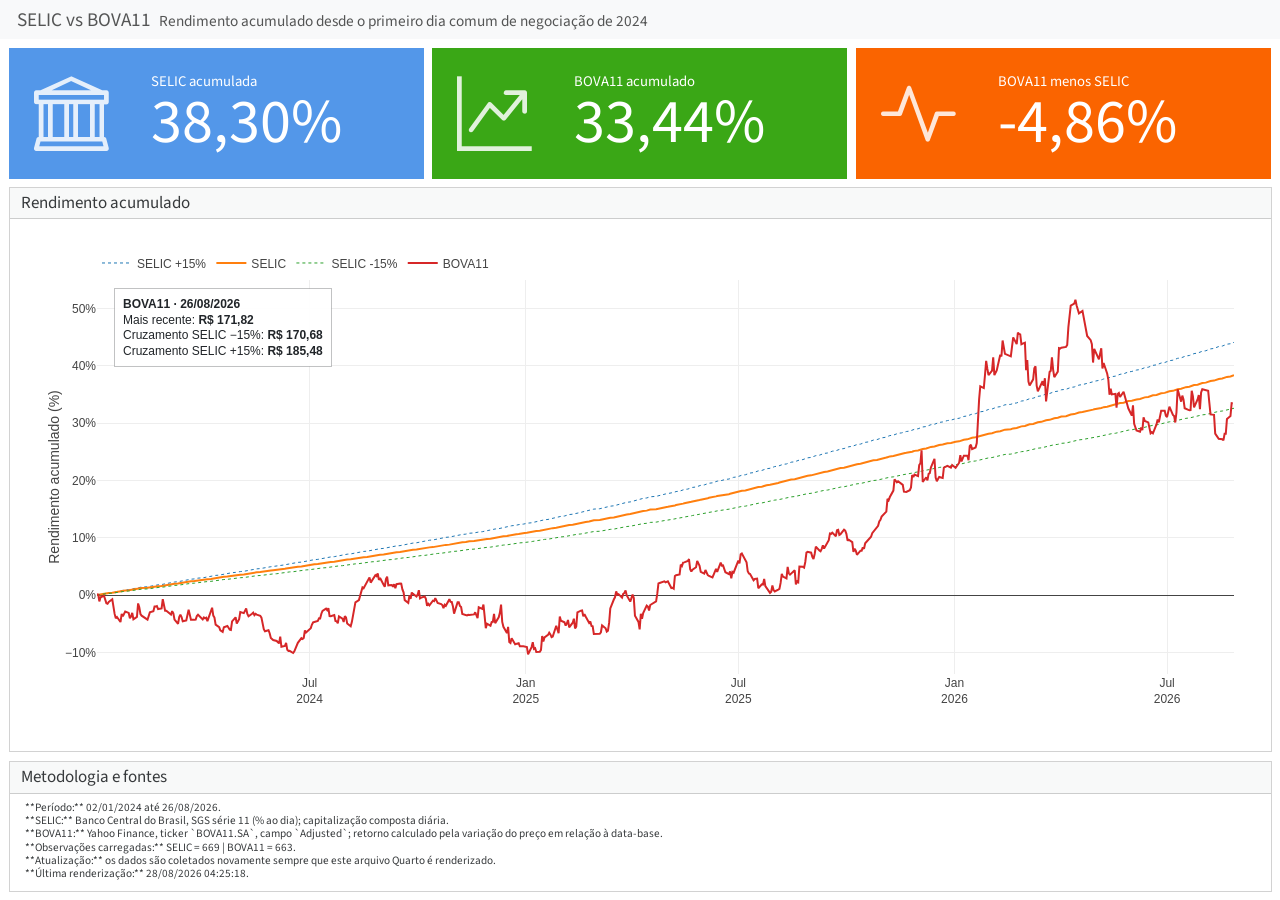
==== commit 8b71efa9: "Built site for gh-pages" ====
--- a/selic_bova11.html
+++ b/selic_bova11.html
@@ -104,7 +104,7 @@
 SELIC acumulada
 </p>
 <p class="value-box-value">
-38,23%
+38,30%
 </p>
 </div>
 </div>
@@ -120,7 +120,7 @@
 BOVA11 acumulado
 </p>
 <p class="value-box-value">
-33,49%
+33,44%
 </p>
 </div>
 </div>
@@ -136,7 +136,7 @@
 BOVA11 menos SELIC
 </p>
 <p class="value-box-value">
--4,74%
+-4,86%
 </p>
 </div>
 </div>
@@ -145,14 +145,14 @@
 </div>
 <div class="bslib-grid" style="display: grid; grid-template-columns: minmax(3em, 1fr);
 grid-auto-rows: minmax(0, 1fr);">
-<div class="card cell bslib-card html-fill-container" data-fill="true" data-title="Rendimento acumulado" data-bslib-card-init="" data-require-bs-caller="card()" data-full-screen="false">
+<div class="card cell bslib-card html-fill-container" data-title="Rendimento acumulado" data-fill="true" data-bslib-card-init="" data-require-bs-caller="card()" data-full-screen="false">
 <div class="card-header"><div class="card-title"><span style="display: inline">
 Rendimento acumulado
 </span></div></div>
 <div class="card-body html-fill-item html-fill-container">
 <div class="cell-output-display html-fill-item html-fill-container">
-<div class="plotly html-widget html-fill-item html-fill-container" id="htmlwidget-c49a602a5b0ac82341be" style="width:100%;height:406px;"></div>
-<script type="application/json" data-for="htmlwidget-c49a602a5b0ac82341be">{"x":{"visdat":{"18fd6544c789":["function () ","plotlyVisDat"],"18fd7e87a646":["function () ","data"],"18fd4f5ff2df":["function () ","data"],"18fd49a27dc9":["function () ","data"],"18fdce517c0":["function () ","data"]},"cur_data":"18fdce517c0","attrs":{"18fd7e87a646":{"alpha_stroke":1,"sizes":[10,100],"spans":[1,20],"x":{},"y":{},"type":"scatter","mode":"lines","name":"SELIC +15%","line":{"width":1,"dash":"dot"},"hovertemplate":"<b>SELIC +15%<\/b> <br>Data: %{x|%d/%m/%Y} <br>Acumulado: %{y:.2f}% <extra><\/extra>","inherit":true},"18fd4f5ff2df":{"alpha_stroke":1,"sizes":[10,100],"spans":[1,20],"x":{},"y":{},"type":"scatter","mode":"lines","name":"SELIC","line":{"width":2},"hovertemplate":"<b>SELIC<\/b> <br>Data: %{x|%d/%m/%Y} <br>Acumulado: %{y:.2f}% <extra><\/extra>","inherit":true},"18fd49a27dc9":{"alpha_stroke":1,"sizes":[10,100],"spans":[1,20],"x":{},"y":{},"type":"scatter","mode":"lines","name":"SELIC -15%","line":{"width":1,"dash":"dot"},"hovertemplate":"<b>SELIC -15%<\/b> <br>Data: %{x|%d/%m/%Y} <br>Acumulado: %{y:.2f}% <extra><\/extra>","inherit":true},"18fdce517c0":{"alpha_stroke":1,"sizes":[10,100],"spans":[1,20],"x":{},"y":{},"type":"scatter","mode":"lines","name":"BOVA11","line":{"width":2},"hovertemplate":"<b>BOVA11<\/b> <br>Data: %{x|%d/%m/%Y} <br>Acumulado: %{y:.2f}% <extra><\/extra>","inherit":true}},"layout":{"margin":{"b":60,"l":70,"t":25,"r":20},"xaxis":{"domain":[0,1],"automargin":true,"title":"","type":"date","tickformat":"%b<br>%Y","showgrid":true},"yaxis":{"domain":[0,1],"automargin":true,"title":"Rendimento acumulado (%)","ticksuffix":"%","showgrid":true,"zeroline":true},"legend":{"orientation":"h","x":0,"y":1.0800000000000001},"annotations":[{"xref":"paper","yref":"paper","x":0.014999999999999999,"y":0.97999999999999998,"xanchor":"left","yanchor":"top","align":"left","showarrow":false,"bgcolor":"rgba(255, 255, 255, 0.94)","bordercolor":"rgba(33, 37, 41, 0.28)","borderwidth":1,"borderpad":8,"font":{"size":12,"color":"#212529"},"text":"<b>BOVA11 · 27/08/2026<\/b><br>Mais recente: <b>R$ 172,40<\/b><br>Cruzamento SELIC −15%: <b>R$ 170,60<\/b><br>Cruzamento SELIC +15%: <b>R$ 185,37<\/b>"}],"hovermode":"x","showlegend":true},"source":"A","config":{"modeBarButtonsToAdd":["hoverclosest","hovercompare"],"showSendToCloud":false,"displaylogo":false,"responsive":true},"data":[{"x":["2024-01-02","2024-01-03","2024-01-04","2024-01-05","2024-01-08","2024-01-09","2024-01-10","2024-01-11","2024-01-12","2024-01-15","2024-01-16","2024-01-17","2024-01-18","2024-01-19","2024-01-22","2024-01-23","2024-01-24","2024-01-25","2024-01-26","2024-01-29","2024-01-30","2024-01-31","2024-02-01","2024-02-02","2024-02-05","2024-02-06","2024-02-07","2024-02-08","2024-02-09","2024-02-14","2024-02-15","2024-02-16","2024-02-19","2024-02-20","2024-02-21","2024-02-22","2024-02-23","2024-02-26","2024-02-27","2024-02-28","2024-02-29","2024-03-01","2024-03-04","2024-03-05","2024-03-06","2024-03-07","2024-03-08","2024-03-11","2024-03-12","2024-03-13","2024-03-14","2024-03-15","2024-03-18","2024-03-19","2024-03-20","2024-03-21","2024-03-22","2024-03-25","2024-03-26","2024-03-27","2024-03-28","2024-04-01","2024-04-02","2024-04-03","2024-04-04","2024-04-05","2024-04-08","2024-04-09","2024-04-10","2024-04-11","2024-04-12","2024-04-15","2024-04-16","2024-04-17","2024-04-18","2024-04-19","2024-04-22","2024-04-23","2024-04-24","2024-04-25","2024-04-26","2024-04-29","2024-04-30","2024-05-02","2024-05-03","2024-05-06","2024-05-07","2024-05-08","2024-05-09","2024-05-10","2024-05-13","2024-05-14","2024-05-15","2024-05-16","2024-05-17","2024-05-20","2024-05-21","2024-05-22","2024-05-23","2024-05-24","2024-05-27","2024-05-28","2024-05-29","2024-05-31","2024-06-03","2024-06-04","2024-06-05","2024-06-06","2024-06-07","2024-06-10","2024-06-11","2024-06-12","2024-06-13","2024-06-14","2024-06-17","2024-06-18","2024-06-19","2024-06-20","2024-06-21","2024-06-24","2024-06-25","2024-06-26","2024-06-27","2024-06-28","2024-07-01","2024-07-02","2024-07-03","2024-07-04","2024-07-05","2024-07-08","2024-07-09","2024-07-10","2024-07-11","2024-07-12","2024-07-15","2024-07-16","2024-07-17","2024-07-18","2024-07-19","2024-07-22","2024-07-23","2024-07-24","2024-07-25","2024-07-26","2024-07-29","2024-07-30","2024-07-31","2024-08-01","2024-08-02","2024-08-05","2024-08-06","2024-08-07","2024-08-08","2024-08-09","2024-08-12","2024-08-13","2024-08-14","2024-08-15","2024-08-16","2024-08-19","2024-08-20","2024-08-21","2024-08-22","2024-08-23","2024-08-26","2024-08-27","2024-08-28","2024-08-29","2024-08-30","2024-09-02","2024-09-03","2024-09-04","2024-09-05","2024-09-06","2024-09-09","2024-09-10","2024-09-11","2024-09-12","2024-09-13","2024-09-16","2024-09-17","2024-09-18","2024-09-19","2024-09-20","2024-09-23","2024-09-24","2024-09-25","2024-09-26","2024-09-27","2024-09-30","2024-10-01","2024-10-02","2024-10-03","2024-10-04","2024-10-07","2024-10-08","2024-10-09","2024-10-10","2024-10-11","2024-10-14","2024-10-15","2024-10-16","2024-10-17","2024-10-18","2024-10-21","2024-10-22","2024-10-23","2024-10-24","2024-10-25","2024-10-28","2024-10-29","2024-10-30","2024-10-31","2024-11-01","2024-11-04","2024-11-05","2024-11-06","2024-11-07","2024-11-08","2024-11-11","2024-11-12","2024-11-13","2024-11-14","2024-11-18","2024-11-19","2024-11-21","2024-11-22","2024-11-25","2024-11-26","2024-11-27","2024-11-28","2024-11-29","2024-12-02","2024-12-03","2024-12-04","2024-12-05","2024-12-06","2024-12-09","2024-12-10","2024-12-11","2024-12-12","2024-12-13","2024-12-16","2024-12-17","2024-12-18","2024-12-19","2024-12-20","2024-12-23","2024-12-24","2024-12-26","2024-12-27","2024-12-30","2024-12-31","2025-01-02","2025-01-03","2025-01-06","2025-01-07","2025-01-08","2025-01-09","2025-01-10","2025-01-13","2025-01-14","2025-01-15","2025-01-16","2025-01-17","2025-01-20","2025-01-21","2025-01-22","2025-01-23","2025-01-24","2025-01-27","2025-01-28","2025-01-29","2025-01-30","2025-01-31","2025-02-03","2025-02-04","2025-02-05","2025-02-06","2025-02-07","2025-02-10","2025-02-11","2025-02-12","2025-02-13","2025-02-14","2025-02-17","2025-02-18","2025-02-19","2025-02-20","2025-02-21","2025-02-24","2025-02-25","2025-02-26","2025-02-27","2025-02-28","2025-03-05","2025-03-06","2025-03-07","2025-03-10","2025-03-11","2025-03-12","2025-03-13","2025-03-14","2025-03-17","2025-03-18","2025-03-19","2025-03-20","2025-03-21","2025-03-24","2025-03-25","2025-03-26","2025-03-27","2025-03-28","2025-03-31","2025-04-01","2025-04-02","2025-04-03","2025-04-04","2025-04-07","2025-04-08","2025-04-09","2025-04-10","2025-04-11","2025-04-14","2025-04-15","2025-04-16","2025-04-17","2025-04-22","2025-04-23","2025-04-24","2025-04-25","2025-04-28","2025-04-29","2025-04-30","2025-05-02","2025-05-05","2025-05-06","2025-05-07","2025-05-08","2025-05-09","2025-05-12","2025-05-13","2025-05-14","2025-05-15","2025-05-16","2025-05-19","2025-05-20","2025-05-21","2025-05-22","2025-05-23","2025-05-26","2025-05-27","2025-05-28","2025-05-29","2025-05-30","2025-06-02","2025-06-03","2025-06-04","2025-06-05","2025-06-06","2025-06-09","2025-06-10","2025-06-11","2025-06-12","2025-06-13","2025-06-16","2025-06-17","2025-06-18","2025-06-20","2025-06-23","2025-06-24","2025-06-25","2025-06-26","2025-06-27","2025-06-30","2025-07-01","2025-07-02","2025-07-03","2025-07-04","2025-07-07","2025-07-08","2025-07-09","2025-07-10","2025-07-11","2025-07-14","2025-07-15","2025-07-16","2025-07-17","2025-07-18","2025-07-21","2025-07-22","2025-07-23","2025-07-24","2025-07-25","2025-07-28","2025-07-29","2025-07-30","2025-07-31","2025-08-01","2025-08-04","2025-08-05","2025-08-06","2025-08-07","2025-08-08","2025-08-11","2025-08-12","2025-08-13","2025-08-14","2025-08-15","2025-08-18","2025-08-19","2025-08-20","2025-08-21","2025-08-22","2025-08-25","2025-08-26","2025-08-27","2025-08-28","2025-08-29","2025-09-01","2025-09-02","2025-09-03","2025-09-04","2025-09-05","2025-09-08","2025-09-09","2025-09-10","2025-09-11","2025-09-12","2025-09-15","2025-09-16","2025-09-17","2025-09-18","2025-09-19","2025-09-22","2025-09-23","2025-09-24","2025-09-25","2025-09-26","2025-09-29","2025-09-30","2025-10-01","2025-10-02","2025-10-03","2025-10-06","2025-10-07","2025-10-08","2025-10-09","2025-10-10","2025-10-13","2025-10-14","2025-10-15","2025-10-16","2025-10-17","2025-10-20","2025-10-21","2025-10-22","2025-10-23","2025-10-24","2025-10-27","2025-10-28","2025-10-29","2025-10-30","2025-10-31","2025-11-03","2025-11-04","2025-11-05","2025-11-06","2025-11-07","2025-11-10","2025-11-11","2025-11-12","2025-11-13","2025-11-14","2025-11-17","2025-11-18","2025-11-19","2025-11-21","2025-11-24","2025-11-25","2025-11-26","2025-11-27","2025-11-28","2025-12-01","2025-12-02","2025-12-03","2025-12-04","2025-12-05","2025-12-08","2025-12-09","2025-12-10","2025-12-11","2025-12-12","2025-12-15","2025-12-16","2025-12-17","2025-12-18","2025-12-19","2025-12-22","2025-12-23","2025-12-24","2025-12-26","2025-12-29","2025-12-30","2025-12-31","2026-01-02","2026-01-05","2026-01-06","2026-01-07","2026-01-08","2026-01-09","2026-01-12","2026-01-13","2026-01-14","2026-01-15","2026-01-16","2026-01-19","2026-01-20","2026-01-21","2026-01-22","2026-01-23","2026-01-26","2026-01-27","2026-01-28","2026-01-29","2026-01-30","2026-02-02","2026-02-03","2026-02-04","2026-02-05","2026-02-06","2026-02-09","2026-02-10","2026-02-11","2026-02-12","2026-02-13","2026-02-18","2026-02-19","2026-02-20","2026-02-23","2026-02-24","2026-02-25","2026-02-26","2026-02-27","2026-03-02","2026-03-03","2026-03-04","2026-03-05","2026-03-06","2026-03-09","2026-03-10","2026-03-11","2026-03-12","2026-03-13","2026-03-16","2026-03-17","2026-03-18","2026-03-19","2026-03-20","2026-03-23","2026-03-24","2026-03-25","2026-03-26","2026-03-27","2026-03-30","2026-03-31","2026-04-01","2026-04-02","2026-04-06","2026-04-07","2026-04-08","2026-04-09","2026-04-10","2026-04-13","2026-04-14","2026-04-15","2026-04-16","2026-04-17","2026-04-20","2026-04-22","2026-04-23","2026-04-24","2026-04-27","2026-04-28","2026-04-29","2026-04-30","2026-05-04","2026-05-05","2026-05-06","2026-05-07","2026-05-08","2026-05-11","2026-05-12","2026-05-13","2026-05-14","2026-05-15","2026-05-18","2026-05-19","2026-05-20","2026-05-21","2026-05-22","2026-05-25","2026-05-26","2026-05-27","2026-05-28","2026-05-29","2026-06-01","2026-06-02","2026-06-03","2026-06-05","2026-06-08","2026-06-09","2026-06-10","2026-06-11","2026-06-12","2026-06-15","2026-06-16","2026-06-17","2026-06-18","2026-06-19","2026-06-22","2026-06-23","2026-06-24","2026-06-25","2026-06-26","2026-06-29","2026-06-30","2026-07-01","2026-07-02","2026-07-03","2026-07-06","2026-07-07","2026-07-08","2026-07-09","2026-07-10","2026-07-13","2026-07-14","2026-07-15","2026-07-16","2026-07-17","2026-07-20","2026-07-21","2026-07-22","2026-07-23","2026-07-24","2026-07-27","2026-07-28","2026-07-29","2026-07-30","2026-07-31","2026-08-03","2026-08-04","2026-08-05","2026-08-06","2026-08-07","2026-08-10","2026-08-11","2026-08-12","2026-08-13","2026-08-14","2026-08-17","2026-08-18","2026-08-19","2026-08-20","2026-08-21","2026-08-24","2026-08-25","2026-08-26"],"y":[0,0.050299850000010686,0.10062170065140762,0.15096556157705332,0.20133144240404907,0.25171935276365853,0.30212930229138402,0.35256130062691571,0.40301535741420808,0.45349148230140351,0.50398968494085761,0.55450997498916466,0.60505236210713242,0.65561685595980745,0.70620346621644958,0.75681220255055737,0.80744307463981746,0.85809609216625715,0.908771264816015,0.959468602279545,1.010188114251489,1.060929810430804,1.1096254947513828,1.1583416103202149,1.207078165709673,1.2558351694956793,1.304612630257731,1.3534105565790022,1.4022289570462421,1.4510678402497488,1.4999272147834983,1.5488070892449899,1.597707472235451,1.6466283723595563,1.6955697982257598,1.7445317584459883,1.7935142616358966,1.8425173164146633,1.8915409314051188,1.9405851152336937,1.9896498765305213,2.0387352239292076,2.0878411660671379,2.1369677115851702,2.1861148691279162,2.2352826473435625,2.2844710548839218,2.3336801004044072,2.3829097925641594,2.4321601400258186,2.4814311514557774,2.5307228355240041,2.5800352009040926,2.6293682562733398,2.6787220103126428,2.7259911993697417,2.7732793755146723,2.8205865463742419,2.8679127195781682,2.9152579027593615,2.9626221035537443,3.0100053296003044,3.0574075885410932,3.1048288880212511,3.1522692356889843,3.1997286391955879,3.2472071061953698,3.2947046443457793,3.3422212613073294,3.3897569647435475,3.4373117623211256,3.4848856617098209,3.5324786705824294,3.5800907966148108,3.6277220474859915,3.6753724308780109,3.7230419544760491,3.7707306259683255,3.8184384530461486,3.8661654434039678,3.9139116047392717,3.961676944752663,4.0094614711478354,4.0572651916315472,4.1050881139137205,4.1529302457073189,4.2007915947283943,4.2486721686961655,4.2955011222568,4.3423484655475031,4.3892142057899139,4.4360983502085345,4.4830009060306235,4.5299218804864276,4.5768612808088749,4.6238191142338536,4.6707953879999859,4.717790109348857,4.7648032855247822,4.8118349237749891,4.8588850313495646,4.9059536155013532,4.9530406834861633,5.0001462425625336,5.0472702999919656,5.0944128630387953,5.1415739389700894,5.1887535350559055,5.2359516585691068,5.2831683167854431,5.3304035169834236,5.377657266444543,5.4249295724530544,5.4722204422961473,5.5195298832638207,5.5668579026489837,5.6142045077473295,5.6615697058575138,5.7089535042809745,5.7563559103221111,5.8037769312880831,5.8512165744889852,5.8986748472377961,5.9461517568502815,5.9936473106451906,6.0411615159440597,6.0886943800713587,6.1362459103543925,6.1838161141234043,6.2314049987113931,6.2790125714543983,6.3266388396911637,6.3742838107635249,6.4219474920159989,6.4696298907960879,6.5173310144542071,6.5650508703435797,6.6127894658203417,6.6605468082435628,6.7083229049751498,6.7561177633799181,6.8039313908255954,6.8517637946827445,6.8996149823249135,6.9474849611284624,6.9953737384726846,7.0432813217397623,7.091207718314811,7.1391529355857823,7.1871169809435651,7.2350998617819826,7.2831015854976942,7.3311221594902944,7.3791615911623172,7.4272198879191524,7.4752970571691293,7.5233931063234873,7.5715080427963262,7.6196418740047314,7.6677946073686263,7.7159662503109177,7.7641568102574272,7.8123662946368082,7.8605947108807035,7.9088420664236398,7.957108368703107,8.0053936251594795,8.0536978432360957,8.1020210303791007,8.1503631940377286,8.1987243416640272,8.2471044807130003,8.2955036186425666,8.3439217629135811,8.392358920989885,8.4408151003381278,8.4892903084280249,8.537784552732127,8.5862978407259689,8.6348301798880254,8.6833815776996293,8.7319520416451777,8.7816526921412947,8.8313733063946405,8.8811138924243718,8.9308744582526529,8.9806550119050499,9.0304555614102409,9.080276114800121,9.130116680109932,9.1799772653779783,9.2298578786459391,9.279758527958629,9.3296792213641364,9.3796199669137632,9.4295807726620513,9.4795616466668182,9.5295625969890736,9.5795836316930085,9.6296247588461732,9.6796859865192975,9.7297673227863619,9.779868775724589,9.8299903534144146,9.8801320639395449,9.9302939153870113,9.9804759158469256,10.030678073412776,10.080900396181322,10.131142892252456,10.181405569729415,10.231688436718668,10.281991501329909,10.33231477167616,10.38265825587364,10.433021962041851,10.483405898303568,10.536054970916311,10.588726133500483,10.641419395324318,10.694134765660028,10.746872253783657,10.799631868975183,10.852413620518439,10.905217517701216,10.958043569815105,11.010891786155691,11.063762176022431,11.116654748718615,11.169569513551542,11.222506479832367,11.275465656876104,11.328447054001771,11.381450680532218,11.434476545794254,11.487524659118568,11.540595029839805,11.593687667296471,11.646802580831055,11.699939779789871,11.757604723381872,11.815295912019625,11.873013357648047,11.930757072217505,11.988527067683778,12.046323356008083,12.104145949157099,12.161994859102949,12.219870097823186,12.277771677300787,12.335699609524266,12.393653906487573,12.451634580189999,12.509641642636501,12.567675105837298,12.625734981808201,12.683821282570486,12.741934020150813,12.800073206581388,12.858238853899902,12.916430974149471,12.974649579378733,13.032894681641784,13.091166292998247,13.14946442551317,13.20778909125716,13.266140302306264,13.324518070742043,13.382922408651577,13.441353328127416,13.499810841267637,13.55829496017582,13.616805696961027,13.679875519970672,13.742976270529427,13.806107963803194,13.869270614965432,13.932464239196902,13.995688851685873,14.058944467628073,14.122231102226685,14.185548770692293,14.248897488242992,14.312277270104309,14.375688131509275,14.439130087698329,14.502603153919443,14.566107345428014,14.629642677487006,14.693209165366781,14.756806824345215,14.820435669707658,14.88409571674705,14.947786980763659,15.011509477065458,15.075263220967711,15.139048227793378,15.202864512872859,15.266712091544036,15.330590979152371,15.394501191050837,15.458442742599933,15.522415649167602,15.586419926129508,15.650455588868704,15.71452265277583,15.783188298670538,15.851890015315707,15.920627821659657,15.989401736660664,16.058211779286935,16.12705796851672,16.195940323338164,16.26485886274941,16.3338136057586,16.402804571383864,16.471831778653243,16.540895246604883,16.609994994286872,16.679131040757326,16.74830340508435,16.817512106346076,16.886757163630659,16.956038596036272,17.02535642267117,17.094710662653551,17.164101335111752,17.233528459184104,17.302992054019011,17.37249213877492,17.442028732620319,17.511601854733843,17.581211524304152,17.650857760530009,17.720540582620167,17.790260009793638,17.860016061279396,17.929808756316532,18.00194444633625,18.0741192815095,18.146333283078807,18.218586472298199,18.290878870433264,18.363210498761095,18.435581378570351,18.507991531161245,18.580440977845541,18.652929739946586,18.725457838799279,18.798025295750104,18.870632132157095,18.943278369389944,19.01596402882987,19.08868913186976,19.161453699914063,19.234257754378845,19.307101316691838,19.379984408292348,19.452907050631378,19.52586926517148,19.598871073386931,19.671912496763607,19.744993556799123,19.818114275002632,19.891274672895122,19.964474772009112,20.0377145938889,20.110994160090424,20.185482202280831,20.260011310473757,20.334581507309348,20.409192815440171,20.483845257531261,20.558538856260206,20.633273634317046,20.708049614404395,20.782866819237334,20.857725271543458,20.932624994062927,21.007566009548405,21.08254834076515,21.157572010490906,21.232637041516028,21.307743456643397,21.382891278688486,21.458080530479354,21.533311234856633,21.608583414673518,21.68389709279586,21.759252292102133,21.834649035483281,21.910087345843056,21.985567246097695,22.061088759176172,22.136651908019992,22.212256715583404,22.287903204833281,22.363591398749158,22.439321320323213,22.515092992560323,22.590906438478068,22.666761681106678,22.742658743489105,22.818597648680996,22.894578419750701,22.970601079779307,23.0466656518606,23.122772159101139,23.198920624620179,23.275111071549762,23.351343523034622,23.427618002232322,23.503934532313142,23.580293136460156,23.656693837869238,23.733136659748997,23.809621625320894,23.886148757819168,23.96271808049087,24.039329616595818,24.11598338940674,24.192679422209189,24.269417738301449,24.346198360994766,24.423021313613177,24.499886619493601,24.576794301985796,24.653744384452438,24.730736890269046,24.807771842824039,24.884849265518699,24.961969181767291,25.039131614996911,25.116336588647567,25.193584126172265,25.270874251036908,25.348206986720225,25.425582356714102,25.50300038452319,25.580461093665193,25.657964507670755,25.735510650083476,25.813099544459991,25.890731214369861,25.96840568339568,26.046122975133009,26.123883113190413,26.201686121189589,26.279532022765075,26.357420841564551,26.435352601248713,26.513327325491328,26.591345037979153,26.669405762412048,26.747509522502956,26.825656341977794,26.9038462445757,26.982079254048816,27.060355394162382,27.138674688694756,27.217037161437382,27.295442836194873,27.373891736784916,27.452383887038319,27.530919310799099,27.609498031924325,27.688120074284331,27.76678546176251,27.845494218255453,27.924246367672929,28.00304193393788,28.081880940986501,28.160763412768087,28.239689373245191,28.318658846393589,28.397671856202177,28.47672842667324,28.555828581822155,28.634972345677635,28.714159742281517,28.793390795689042,28.872665529968646,28.951983969201979,29.031346137484043,29.110752058923111,29.19020175764074,29.26969525777174,29.349232583464321,29.428813758879929,29.508438808193358,29.588107755592713,29.667820625279447,29.74757744146839,29.827378228387641,29.907223010278766,29.987111811396556,30.067044656009326,30.14702156839866,30.227042572859521,30.307107693700384,30.387216955242994,30.467370381822619,30.547567997787841,30.627809827500684,30.708095895336697,30.788426225684798,30.86880084294727,30.949219771540008,31.029683035892273,31.110190660446801,31.190742669659805,31.271339088001049,31.351979939953683,31.432665250014377,31.513395042693354,31.594169342514352,31.67498817401459,31.755851561744834,31.836759530269351,31.917712104166011,31.998709308026154,32.079751166454777,32.160837704070346,32.241968945505022,32.323144915404363,32.404365638427691,32.485631139247801,32.566941442551226,32.648296573037918,32.729696555421626,32.811141414429599,32.892631174802801,32.974165861295788,33.055745498676806,33.13737011172767,33.219039725243995,33.300754364034908,33.382514052923391,33.464318816745887,33.546168680352771,33.628063668607965,33.710003806389103,33.791989118587622,33.874019630108606,33.956095365870873,34.038216350807055,34.120382609863434,34.202594168000068,34.284851050190852,34.367153281423342,34.449500886698949,34.531893891032787,34.614332319453872,34.696816197004949,34.779345548742512,34.861920399736995,34.944540775072596,35.025909679569608,35.107322739716324,35.188779979474283,35.270281422817924,35.351827093734848,35.433417016225548,35.515051214303568,35.596729711995501,35.678452533341037,35.760219702392781,35.842031243216496,35.923887179890926,36.005787536507988,36.087732337172532,36.169721606002653,36.251755367129356,36.333833644696881,36.415956462862525,36.498123845796663,36.580335817682808,36.662592402717664,36.744893625110933,36.827239509085516,36.909630078877534,36.992065358736113,37.074545372923687,37.157070145715785,37.23963970140106,37.320935669001607,37.402275048648868,37.483657863524861,37.565084136823991,37.646553891753065,37.728067151531256,37.809623939390171,37.891224278573816,37.972868192338581,38.054555703953284,38.136286836699213,38.218061613870034,38.299880058771826,38.381742194723202,38.463648045055201,38.545597633111278,38.627590982247348,38.709628115831862,38.791709057245761,38.873833829882322,38.956002457147463,39.038214962459605,39.12047136924955,39.202771700960746,39.285115981049053,39.367504232982959,39.449936480243366,39.5324127463238,39.614933054730336,39.697497428981585,39.780105892608688,39.862758469155317,39.945455182177845,40.026849579239631,40.108286733592074,40.189766667696126,40.271289404024309,40.352854965061148,40.43446337330284,40.516114651257482,40.597808821444929,40.679545906396918,40.761325928656987,40.843148910780585,40.925014875334909,41.006923844899063,41.08887584206402,41.170870889432635,41.25290900961955,41.334990225251396,41.417114558966631,41.499282033415597,41.58149267126057,41.663746495175729,41.746043527847092,41.828383791972712,41.910767310262493,41.993194105438221,42.075664200233746,42.158177617394763,42.240734379678962,42.323334509855961,42.405978030707338,42.488664965026636,42.571395335619421,42.654169165303173,42.736986476907397,42.819847293273604,42.901377026385305,42.982948877757146,43.064562869147416,43.146219022325617,43.22791735907257,43.30965790118028,43.391440670452042,43.473265688702412,43.555132977757211,43.637042559453548,43.718994455639766,43.800988688175572,43.883025278931875,43.965104249791004,44.047225622646458],"type":"scatter","mode":"lines","name":"SELIC +15%","line":{"color":"rgba(31,119,180,1)","width":1,"dash":"dot"},"hovertemplate":["<b>SELIC +15%<\/b> <br>Data: %{x|%d/%m/%Y} <br>Acumulado: %{y:.2f}% <extra><\/extra>","<b>SELIC +15%<\/b> <br>Data: %{x|%d/%m/%Y} <br>Acumulado: %{y:.2f}% <extra><\/extra>","<b>SELIC +15%<\/b> <br>Data: %{x|%d/%m/%Y} <br>Acumulado: %{y:.2f}% <extra><\/extra>","<b>SELIC +15%<\/b> <br>Data: %{x|%d/%m/%Y} <br>Acumulado: %{y:.2f}% <extra><\/extra>","<b>SELIC +15%<\/b> <br>Data: %{x|%d/%m/%Y} <br>Acumulado: %{y:.2f}% <extra><\/extra>","<b>SELIC +15%<\/b> <br>Data: %{x|%d/%m/%Y} <br>Acumulado: %{y:.2f}% <extra><\/extra>","<b>SELIC +15%<\/b> <br>Data: %{x|%d/%m/%Y} <br>Acumulado: %{y:.2f}% <extra><\/extra>","<b>SELIC +15%<\/b> <br>Data: %{x|%d/%m/%Y} <br>Acumulado: %{y:.2f}% <extra><\/extra>","<b>SELIC +15%<\/b> <br>Data: %{x|%d/%m/%Y} <br>Acumulado: %{y:.2f}% <extra><\/extra>","<b>SELIC +15%<\/b> <br>Data: %{x|%d/%m/%Y} <br>Acumulado: %{y:.2f}% <extra><\/extra>","<b>SELIC +15%<\/b> <br>Data: %{x|%d/%m/%Y} <br>Acumulado: %{y:.2f}% <extra><\/extra>","<b>SELIC +15%<\/b> <br>Data: %{x|%d/%m/%Y} <br>Acumulado: %{y:.2f}% <extra><\/extra>","<b>SELIC +15%<\/b> <br>Data: %{x|%d/%m/%Y} <br>Acumulado: %{y:.2f}% <extra><\/extra>","<b>SELIC +15%<\/b> <br>Data: %{x|%d/%m/%Y} <br>Acumulado: %{y:.2f}% <extra><\/extra>","<b>SELIC +15%<\/b> <br>Data: %{x|%d/%m/%Y} <br>Acumulado: %{y:.2f}% <extra><\/extra>","<b>SELIC +15%<\/b> <br>Data: %{x|%d/%m/%Y} <br>Acumulado: %{y:.2f}% <extra><\/extra>","<b>SELIC +15%<\/b> <br>Data: %{x|%d/%m/%Y} <br>Acumulado: %{y:.2f}% <extra><\/extra>","<b>SELIC +15%<\/b> <br>Data: %{x|%d/%m/%Y} <br>Acumulado: %{y:.2f}% <extra><\/extra>","<b>SELIC +15%<\/b> <br>Data: %{x|%d/%m/%Y} <br>Acumulado: %{y:.2f}% <extra><\/extra>","<b>SELIC +15%<\/b> <br>Data: %{x|%d/%m/%Y} <br>Acumulado: %{y:.2f}% <extra><\/extra>","<b>SELIC +15%<\/b> <br>Data: %{x|%d/%m/%Y} <br>Acumulado: %{y:.2f}% <extra><\/extra>","<b>SELIC +15%<\/b> <br>Data: %{x|%d/%m/%Y} <br>Acumulado: %{y:.2f}% <extra><\/extra>","<b>SELIC +15%<\/b> <br>Data: %{x|%d/%m/%Y} <br>Acumulado: %{y:.2f}% <extra><\/extra>","<b>SELIC +15%<\/b> <br>Data: %{x|%d/%m/%Y} <br>Acumulado: %{y:.2f}% <extra><\/extra>","<b>SELIC +15%<\/b> <br>Data: %{x|%d/%m/%Y} <br>Acumulado: %{y:.2f}% <extra><\/extra>","<b>SELIC +15%<\/b> <br>Data: %{x|%d/%m/%Y} <br>Acumulado: %{y:.2f}% <extra><\/extra>","<b>SELIC +15%<\/b> <br>Data: %{x|%d/%m/%Y} <br>Acumulado: %{y:.2f}% <extra><\/extra>","<b>SELIC +15%<\/b> <br>Data: %{x|%d/%m/%Y} <br>Acumulado: %{y:.2f}% <extra><\/extra>","<b>SELIC +15%<\/b> <br>Data: %{x|%d/%m/%Y} <br>Acumulado: %{y:.2f}% <extra><\/extra>","<b>SELIC +15%<\/b> <br>Data: %{x|%d/%m/%Y} <br>Acumulado: %{y:.2f}% <extra><\/extra>","<b>SELIC +15%<\/b> <br>Data: %{x|%d/%m/%Y} <br>Acumulado: %{y:.2f}% <extra><\/extra>","<b>SELIC +15%<\/b> <br>Data: %{x|%d/%m/%Y} <br>Acumulado: %{y:.2f}% <extra><\/extra>","<b>SELIC +15%<\/b> <br>Data: %{x|%d/%m/%Y} <br>Acumulado: %{y:.2f}% <extra><\/extra>","<b>SELIC +15%<\/b> <br>Data: %{x|%d/%m/%Y} <br>Acumulado: %{y:.2f}% <extra><\/extra>","<b>SELIC +15%<\/b> <br>Data: %{x|%d/%m/%Y} <br>Acumulado: %{y:.2f}% <extra><\/extra>","<b>SELIC +15%<\/b> <br>Data: %{x|%d/%m/%Y} <br>Acumulado: %{y:.2f}% <extra><\/extra>","<b>SELIC +15%<\/b> <br>Data: %{x|%d/%m/%Y} <br>Acumulado: %{y:.2f}% <extra><\/extra>","<b>SELIC +15%<\/b> <br>Data: %{x|%d/%m/%Y} <br>Acumulado: %{y:.2f}% <extra><\/extra>","<b>SELIC +15%<\/b> <br>Data: %{x|%d/%m/%Y} <br>Acumulado: %{y:.2f}% <extra><\/extra>","<b>SELIC +15%<\/b> <br>Data: %{x|%d/%m/%Y} <br>Acumulado: %{y:.2f}% <extra><\/extra>","<b>SELIC +15%<\/b> <br>Data: %{x|%d/%m/%Y} <br>Acumulado: %{y:.2f}% <extra><\/extra>","<b>SELIC +15%<\/b> <br>Data: %{x|%d/%m/%Y} <br>Acumulado: %{y:.2f}% <extra><\/extra>","<b>SELIC +15%<\/b> <br>Data: %{x|%d/%m/%Y} <br>Acumulado: %{y:.2f}% <extra><\/extra>","<b>SELIC +15%<\/b> <br>Data: %{x|%d/%m/%Y} <br>Acumulado: %{y:.2f}% <extra><\/extra>","<b>SELIC +15%<\/b> <br>Data: %{x|%d/%m/%Y} <br>Acumulado: %{y:.2f}% <extra><\/extra>","<b>SELIC +15%<\/b> <br>Data: %{x|%d/%m/%Y} <br>Acumulado: %{y:.2f}% <extra><\/extra>","<b>SELIC +15%<\/b> <br>Data: %{x|%d/%m/%Y} <br>Acumulado: %{y:.2f}% <extra><\/extra>","<b>SELIC +15%<\/b> <br>Data: %{x|%d/%m/%Y} <br>Acumulado: %{y:.2f}% <extra><\/extra>","<b>SELIC +15%<\/b> <br>Data: %{x|%d/%m/%Y} <br>Acumulado: %{y:.2f}% <extra><\/extra>","<b>SELIC +15%<\/b> <br>Data: %{x|%d/%m/%Y} <br>Acumulado: %{y:.2f}% <extra><\/extra>","<b>SELIC +15%<\/b> <br>Data: %{x|%d/%m/%Y} <br>Acumulado: %{y:.2f}% <extra><\/extra>","<b>SELIC +15%<\/b> <br>Data: %{x|%d/%m/%Y} <br>Acumulado: %{y:.2f}% <extra><\/extra>","<b>SELIC +15%<\/b> <br>Data: %{x|%d/%m/%Y} <br>Acumulado: %{y:.2f}% <extra><\/extra>","<b>SELIC +15%<\/b> <br>Data: %{x|%d/%m/%Y} <br>Acumulado: %{y:.2f}% <extra><\/extra>","<b>SELIC +15%<\/b> <br>Data: %{x|%d/%m/%Y} <br>Acumulado: %{y:.2f}% <extra><\/extra>","<b>SELIC +15%<\/b> <br>Data: %{x|%d/%m/%Y} <br>Acumulado: %{y:.2f}% <extra><\/extra>","<b>SELIC +15%<\/b> <br>Data: %{x|%d/%m/%Y} <br>Acumulado: %{y:.2f}% <extra><\/extra>","<b>SELIC +15%<\/b> <br>Data: %{x|%d/%m/%Y} <br>Acumulado: %{y:.2f}% <extra><\/extra>","<b>SELIC +15%<\/b> <br>Data: %{x|%d/%m/%Y} <br>Acumulado: %{y:.2f}% <extra><\/extra>","<b>SELIC +15%<\/b> <br>Data: %{x|%d/%m/%Y} <br>Acumulado: %{y:.2f}% <extra><\/extra>","<b>SELIC +15%<\/b> <br>Data: %{x|%d/%m/%Y} <br>Acumulado: %{y:.2f}% <extra><\/extra>","<b>SELIC +15%<\/b> <br>Data: %{x|%d/%m/%Y} <br>Acumulado: %{y:.2f}% <extra><\/extra>","<b>SELIC +15%<\/b> <br>Data: %{x|%d/%m/%Y} <br>Acumulado: %{y:.2f}% <extra><\/extra>","<b>SELIC +15%<\/b> <br>Data: %{x|%d/%m/%Y} <br>Acumulado: %{y:.2f}% <extra><\/extra>","<b>SELIC +15%<\/b> <br>Data: %{x|%d/%m/%Y} <br>Acumulado: %{y:.2f}% <extra><\/extra>","<b>SELIC +15%<\/b> <br>Data: %{x|%d/%m/%Y} <br>Acumulado: %{y:.2f}% <extra><\/extra>","<b>SELIC +15%<\/b> <br>Data: %{x|%d/%m/%Y} <br>Acumulado: %{y:.2f}% <extra><\/extra>","<b>SELIC +15%<\/b> <br>Data: %{x|%d/%m/%Y} <br>Acumulado: %{y:.2f}% <extra><\/extra>","<b>SELIC +15%<\/b> <br>Data: %{x|%d/%m/%Y} <br>Acumulado: %{y:.2f}% <extra><\/extra>","<b>SELIC +15%<\/b> <br>Data: %{x|%d/%m/%Y} <br>Acumulado: %{y:.2f}% <extra><\/extra>","<b>SELIC +15%<\/b> <br>Data: %{x|%d/%m/%Y} <br>Acumulado: %{y:.2f}% <extra><\/extra>","<b>SELIC +15%<\/b> <br>Data: %{x|%d/%m/%Y} <br>Acumulado: %{y:.2f}% <extra><\/extra>","<b>SELIC +15%<\/b> <br>Data: %{x|%d/%m/%Y} <br>Acumulado: %{y:.2f}% <extra><\/extra>","<b>SELIC +15%<\/b> <br>Data: %{x|%d/%m/%Y} <br>Acumulado: %{y:.2f}% <extra><\/extra>","<b>SELIC +15%<\/b> <br>Data: %{x|%d/%m/%Y} <br>Acumulado: %{y:.2f}% <extra><\/extra>","<b>SELIC +15%<\/b> <br>Data: %{x|%d/%m/%Y} <br>Acumulado: %{y:.2f}% <extra><\/extra>","<b>SELIC +15%<\/b> <br>Data: %{x|%d/%m/%Y} <br>Acumulado: %{y:.2f}% <extra><\/extra>","<b>SELIC +15%<\/b> <br>Data: %{x|%d/%m/%Y} <br>Acumulado: %{y:.2f}% <extra><\/extra>","<b>SELIC +15%<\/b> <br>Data: %{x|%d/%m/%Y} <br>Acumulado: %{y:.2f}% <extra><\/extra>","<b>SELIC +15%<\/b> <br>Data: %{x|%d/%m/%Y} <br>Acumulado: %{y:.2f}% <extra><\/extra>","<b>SELIC +15%<\/b> <br>Data: %{x|%d/%m/%Y} <br>Acumulado: %{y:.2f}% <extra><\/extra>","<b>SELIC +15%<\/b> <br>Data: %{x|%d/%m/%Y} <br>Acumulado: %{y:.2f}% <extra><\/extra>","<b>SELIC +15%<\/b> <br>Data: %{x|%d/%m/%Y} <br>Acumulado: %{y:.2f}% <extra><\/extra>","<b>SELIC +15%<\/b> <br>Data: %{x|%d/%m/%Y} <br>Acumulado: %{y:.2f}% <extra><\/extra>","<b>SELIC +15%<\/b> <br>Data: %{x|%d/%m/%Y} <br>Acumulado: %{y:.2f}% <extra><\/extra>","<b>SELIC +15%<\/b> <br>Data: %{x|%d/%m/%Y} <br>Acumulado: %{y:.2f}% <extra><\/extra>","<b>SELIC +15%<\/b> <br>Data: %{x|%d/%m/%Y} <br>Acumulado: %{y:.2f}% <extra><\/extra>","<b>SELIC +15%<\/b> <br>Data: %{x|%d/%m/%Y} <br>Acumulado: %{y:.2f}% <extra><\/extra>","<b>SELIC +15%<\/b> <br>Data: %{x|%d/%m/%Y} <br>Acumulado: %{y:.2f}% <extra><\/extra>","<b>SELIC +15%<\/b> <br>Data: %{x|%d/%m/%Y} <br>Acumulado: %{y:.2f}% <extra><\/extra>","<b>SELIC +15%<\/b> <br>Data: %{x|%d/%m/%Y} <br>Acumulado: %{y:.2f}% <extra><\/extra>","<b>SELIC +15%<\/b> <br>Data: %{x|%d/%m/%Y} <br>Acumulado: %{y:.2f}% <extra><\/extra>","<b>SELIC +15%<\/b> <br>Data: %{x|%d/%m/%Y} <br>Acumulado: %{y:.2f}% <extra><\/extra>","<b>SELIC +15%<\/b> <br>Data: %{x|%d/%m/%Y} <br>Acumulado: %{y:.2f}% <extra><\/extra>","<b>SELIC +15%<\/b> <br>Data: %{x|%d/%m/%Y} <br>Acumulado: %{y:.2f}% <extra><\/extra>","<b>SELIC +15%<\/b> <br>Data: %{x|%d/%m/%Y} <br>Acumulado: %{y:.2f}% <extra><\/extra>","<b>SELIC +15%<\/b> <br>Data: %{x|%d/%m/%Y} <br>Acumulado: %{y:.2f}% <extra><\/extra>","<b>SELIC +15%<\/b> <br>Data: %{x|%d/%m/%Y} <br>Acumulado: %{y:.2f}% <extra><\/extra>","<b>SELIC +15%<\/b> <br>Data: %{x|%d/%m/%Y} <br>Acumulado: %{y:.2f}% <extra><\/extra>","<b>SELIC +15%<\/b> <br>Data: %{x|%d/%m/%Y} <br>Acumulado: %{y:.2f}% <extra><\/extra>","<b>SELIC +15%<\/b> <br>Data: %{x|%d/%m/%Y} <br>Acumulado: %{y:.2f}% <extra><\/extra>","<b>SELIC +15%<\/b> <br>Data: %{x|%d/%m/%Y} <br>Acumulado: %{y:.2f}% <extra><\/extra>","<b>SELIC +15%<\/b> <br>Data: %{x|%d/%m/%Y} <br>Acumulado: %{y:.2f}% <extra><\/extra>","<b>SELIC +15%<\/b> <br>Data: %{x|%d/%m/%Y} <br>Acumulado: %{y:.2f}% <extra><\/extra>","<b>SELIC +15%<\/b> <br>Data: %{x|%d/%m/%Y} <br>Acumulado: %{y:.2f}% <extra><\/extra>","<b>SELIC +15%<\/b> <br>Data: %{x|%d/%m/%Y} <br>Acumulado: %{y:.2f}% <extra><\/extra>","<b>SELIC +15%<\/b> <br>Data: %{x|%d/%m/%Y} <br>Acumulado: %{y:.2f}% <extra><\/extra>","<b>SELIC +15%<\/b> <br>Data: %{x|%d/%m/%Y} <br>Acumulado: %{y:.2f}% <extra><\/extra>","<b>SELIC +15%<\/b> <br>Data: %{x|%d/%m/%Y} <br>Acumulado: %{y:.2f}% <extra><\/extra>","<b>SELIC +15%<\/b> <br>Data: %{x|%d/%m/%Y} <br>Acumulado: %{y:.2f}% <extra><\/extra>","<b>SELIC +15%<\/b> <br>Data: %{x|%d/%m/%Y} <br>Acumulado: %{y:.2f}% <extra><\/extra>","<b>SELIC +15%<\/b> <br>Data: %{x|%d/%m/%Y} <br>Acumulado: %{y:.2f}% <extra><\/extra>","<b>SELIC +15%<\/b> <br>Data: %{x|%d/%m/%Y} <br>Acumulado: %{y:.2f}% <extra><\/extra>","<b>SELIC +15%<\/b> <br>Data: %{x|%d/%m/%Y} <br>Acumulado: %{y:.2f}% <extra><\/extra>","<b>SELIC +15%<\/b> <br>Data: %{x|%d/%m/%Y} <br>Acumulado: %{y:.2f}% <extra><\/extra>","<b>SELIC +15%<\/b> <br>Data: %{x|%d/%m/%Y} <br>Acumulado: %{y:.2f}% <extra><\/extra>","<b>SELIC +15%<\/b> <br>Data: %{x|%d/%m/%Y} <br>Acumulado: %{y:.2f}% <extra><\/extra>","<b>SELIC +15%<\/b> <br>Data: %{x|%d/%m/%Y} <br>Acumulado: %{y:.2f}% <extra><\/extra>","<b>SELIC +15%<\/b> <br>Data: %{x|%d/%m/%Y} <br>Acumulado: %{y:.2f}% <extra><\/extra>","<b>SELIC +15%<\/b> <br>Data: %{x|%d/%m/%Y} <br>Acumulado: %{y:.2f}% <extra><\/extra>","<b>SELIC +15%<\/b> <br>Data: %{x|%d/%m/%Y} <br>Acumulado: %{y:.2f}% <extra><\/extra>","<b>SELIC +15%<\/b> <br>Data: %{x|%d/%m/%Y} <br>Acumulado: %{y:.2f}% <extra><\/extra>","<b>SELIC +15%<\/b> <br>Data: %{x|%d/%m/%Y} <br>Acumulado: %{y:.2f}% <extra><\/extra>","<b>SELIC +15%<\/b> <br>Data: %{x|%d/%m/%Y} <br>Acumulado: %{y:.2f}% <extra><\/extra>","<b>SELIC +15%<\/b> <br>Data: %{x|%d/%m/%Y} <br>Acumulado: %{y:.2f}% <extra><\/extra>","<b>SELIC +15%<\/b> <br>Data: %{x|%d/%m/%Y} <br>Acumulado: %{y:.2f}% <extra><\/extra>","<b>SELIC +15%<\/b> <br>Data: %{x|%d/%m/%Y} <br>Acumulado: %{y:.2f}% <extra><\/extra>","<b>SELIC +15%<\/b> <br>Data: %{x|%d/%m/%Y} <br>Acumulado: %{y:.2f}% <extra><\/extra>","<b>SELIC +15%<\/b> <br>Data: %{x|%d/%m/%Y} <br>Acumulado: %{y:.2f}% <extra><\/extra>","<b>SELIC +15%<\/b> <br>Data: %{x|%d/%m/%Y} <br>Acumulado: %{y:.2f}% <extra><\/extra>","<b>SELIC +15%<\/b> <br>Data: %{x|%d/%m/%Y} <br>Acumulado: %{y:.2f}% <extra><\/extra>","<b>SELIC +15%<\/b> <br>Data: %{x|%d/%m/%Y} <br>Acumulado: %{y:.2f}% <extra><\/extra>","<b>SELIC +15%<\/b> <br>Data: %{x|%d/%m/%Y} <br>Acumulado: %{y:.2f}% <extra><\/extra>","<b>SELIC +15%<\/b> <br>Data: %{x|%d/%m/%Y} <br>Acumulado: %{y:.2f}% <extra><\/extra>","<b>SELIC +15%<\/b> <br>Data: %{x|%d/%m/%Y} <br>Acumulado: %{y:.2f}% <extra><\/extra>","<b>SELIC +15%<\/b> <br>Data: %{x|%d/%m/%Y} <br>Acumulado: %{y:.2f}% <extra><\/extra>","<b>SELIC +15%<\/b> <br>Data: %{x|%d/%m/%Y} <br>Acumulado: %{y:.2f}% <extra><\/extra>","<b>SELIC +15%<\/b> <br>Data: %{x|%d/%m/%Y} <br>Acumulado: %{y:.2f}% <extra><\/extra>","<b>SELIC +15%<\/b> <br>Data: %{x|%d/%m/%Y} <br>Acumulado: %{y:.2f}% <extra><\/extra>","<b>SELIC +15%<\/b> <br>Data: %{x|%d/%m/%Y} <br>Acumulado: %{y:.2f}% <extra><\/extra>","<b>SELIC +15%<\/b> <br>Data: %{x|%d/%m/%Y} <br>Acumulado: %{y:.2f}% <extra><\/extra>","<b>SELIC +15%<\/b> <br>Data: %{x|%d/%m/%Y} <br>Acumulado: %{y:.2f}% <extra><\/extra>","<b>SELIC +15%<\/b> <br>Data: %{x|%d/%m/%Y} <br>Acumulado: %{y:.2f}% <extra><\/extra>","<b>SELIC +15%<\/b> <br>Data: %{x|%d/%m/%Y} <br>Acumulado: %{y:.2f}% <extra><\/extra>","<b>SELIC +15%<\/b> <br>Data: %{x|%d/%m/%Y} <br>Acumulado: %{y:.2f}% <extra><\/extra>","<b>SELIC +15%<\/b> <br>Data: %{x|%d/%m/%Y} <br>Acumulado: %{y:.2f}% <extra><\/extra>","<b>SELIC +15%<\/b> <br>Data: %{x|%d/%m/%Y} <br>Acumulado: %{y:.2f}% <extra><\/extra>","<b>SELIC +15%<\/b> <br>Data: %{x|%d/%m/%Y} <br>Acumulado: %{y:.2f}% <extra><\/extra>","<b>SELIC +15%<\/b> <br>Data: %{x|%d/%m/%Y} <br>Acumulado: %{y:.2f}% <extra><\/extra>","<b>SELIC +15%<\/b> <br>Data: %{x|%d/%m/%Y} <br>Acumulado: %{y:.2f}% <extra><\/extra>","<b>SELIC +15%<\/b> <br>Data: %{x|%d/%m/%Y} <br>Acumulado: %{y:.2f}% <extra><\/extra>","<b>SELIC +15%<\/b> <br>Data: %{x|%d/%m/%Y} <br>Acumulado: %{y:.2f}% <extra><\/extra>","<b>SELIC +15%<\/b> <br>Data: %{x|%d/%m/%Y} <br>Acumulado: %{y:.2f}% <extra><\/extra>","<b>SELIC +15%<\/b> <br>Data: %{x|%d/%m/%Y} <br>Acumulado: %{y:.2f}% <extra><\/extra>","<b>SELIC +15%<\/b> <br>Data: %{x|%d/%m/%Y} <br>Acumulado: %{y:.2f}% <extra><\/extra>","<b>SELIC +15%<\/b> <br>Data: %{x|%d/%m/%Y} <br>Acumulado: %{y:.2f}% <extra><\/extra>","<b>SELIC +15%<\/b> <br>Data: %{x|%d/%m/%Y} <br>Acumulado: %{y:.2f}% <extra><\/extra>","<b>SELIC +15%<\/b> <br>Data: %{x|%d/%m/%Y} <br>Acumulado: %{y:.2f}% <extra><\/extra>","<b>SELIC +15%<\/b> <br>Data: %{x|%d/%m/%Y} <br>Acumulado: %{y:.2f}% <extra><\/extra>","<b>SELIC +15%<\/b> <br>Data: %{x|%d/%m/%Y} <br>Acumulado: %{y:.2f}% <extra><\/extra>","<b>SELIC +15%<\/b> <br>Data: %{x|%d/%m/%Y} <br>Acumulado: %{y:.2f}% <extra><\/extra>","<b>SELIC +15%<\/b> <br>Data: %{x|%d/%m/%Y} <br>Acumulado: %{y:.2f}% <extra><\/extra>","<b>SELIC +15%<\/b> <br>Data: %{x|%d/%m/%Y} <br>Acumulado: %{y:.2f}% <extra><\/extra>","<b>SELIC +15%<\/b> <br>Data: %{x|%d/%m/%Y} <br>Acumulado: %{y:.2f}% <extra><\/extra>","<b>SELIC +15%<\/b> <br>Data: %{x|%d/%m/%Y} <br>Acumulado: %{y:.2f}% <extra><\/extra>","<b>SELIC +15%<\/b> <br>Data: %{x|%d/%m/%Y} <br>Acumulado: %{y:.2f}% <extra><\/extra>","<b>SELIC +15%<\/b> <br>Data: %{x|%d/%m/%Y} <br>Acumulado: %{y:.2f}% <extra><\/extra>","<b>SELIC +15%<\/b> <br>Data: %{x|%d/%m/%Y} <br>Acumulado: %{y:.2f}% <extra><\/extra>","<b>SELIC +15%<\/b> <br>Data: %{x|%d/%m/%Y} <br>Acumulado: %{y:.2f}% <extra><\/extra>","<b>SELIC +15%<\/b> <br>Data: %{x|%d/%m/%Y} <br>Acumulado: %{y:.2f}% <extra><\/extra>","<b>SELIC +15%<\/b> <br>Data: %{x|%d/%m/%Y} <br>Acumulado: %{y:.2f}% <extra><\/extra>","<b>SELIC +15%<\/b> <br>Data: %{x|%d/%m/%Y} <br>Acumulado: %{y:.2f}% <extra><\/extra>","<b>SELIC +15%<\/b> <br>Data: %{x|%d/%m/%Y} <br>Acumulado: %{y:.2f}% <extra><\/extra>","<b>SELIC +15%<\/b> <br>Data: %{x|%d/%m/%Y} <br>Acumulado: %{y:.2f}% <extra><\/extra>","<b>SELIC +15%<\/b> <br>Data: %{x|%d/%m/%Y} <br>Acumulado: %{y:.2f}% <extra><\/extra>","<b>SELIC +15%<\/b> <br>Data: %{x|%d/%m/%Y} <br>Acumulado: %{y:.2f}% <extra><\/extra>","<b>SELIC +15%<\/b> <br>Data: %{x|%d/%m/%Y} <br>Acumulado: %{y:.2f}% <extra><\/extra>","<b>SELIC +15%<\/b> <br>Data: %{x|%d/%m/%Y} <br>Acumulado: %{y:.2f}% <extra><\/extra>","<b>SELIC +15%<\/b> <br>Data: %{x|%d/%m/%Y} <br>Acumulado: %{y:.2f}% <extra><\/extra>","<b>SELIC +15%<\/b> <br>Data: %{x|%d/%m/%Y} <br>Acumulado: %{y:.2f}% <extra><\/extra>","<b>SELIC +15%<\/b> <br>Data: %{x|%d/%m/%Y} <br>Acumulado: %{y:.2f}% <extra><\/extra>","<b>SELIC +15%<\/b> <br>Data: %{x|%d/%m/%Y} <br>Acumulado: %{y:.2f}% <extra><\/extra>","<b>SELIC +15%<\/b> <br>Data: %{x|%d/%m/%Y} <br>Acumulado: %{y:.2f}% <extra><\/extra>","<b>SELIC +15%<\/b> <br>Data: %{x|%d/%m/%Y} <br>Acumulado: %{y:.2f}% <extra><\/extra>","<b>SELIC +15%<\/b> <br>Data: %{x|%d/%m/%Y} <br>Acumulado: %{y:.2f}% <extra><\/extra>","<b>SELIC +15%<\/b> <br>Data: %{x|%d/%m/%Y} <br>Acumulado: %{y:.2f}% <extra><\/extra>","<b>SELIC +15%<\/b> <br>Data: %{x|%d/%m/%Y} <br>Acumulado: %{y:.2f}% <extra><\/extra>","<b>SELIC +15%<\/b> <br>Data: %{x|%d/%m/%Y} <br>Acumulado: %{y:.2f}% <extra><\/extra>","<b>SELIC +15%<\/b> <br>Data: %{x|%d/%m/%Y} <br>Acumulado: %{y:.2f}% <extra><\/extra>","<b>SELIC +15%<\/b> <br>Data: %{x|%d/%m/%Y} <br>Acumulado: %{y:.2f}% <extra><\/extra>","<b>SELIC +15%<\/b> <br>Data: %{x|%d/%m/%Y} <br>Acumulado: %{y:.2f}% <extra><\/extra>","<b>SELIC +15%<\/b> <br>Data: %{x|%d/%m/%Y} <br>Acumulado: %{y:.2f}% <extra><\/extra>","<b>SELIC +15%<\/b> <br>Data: %{x|%d/%m/%Y} <br>Acumulado: %{y:.2f}% <extra><\/extra>","<b>SELIC +15%<\/b> <br>Data: %{x|%d/%m/%Y} <br>Acumulado: %{y:.2f}% <extra><\/extra>","<b>SELIC +15%<\/b> <br>Data: %{x|%d/%m/%Y} <br>Acumulado: %{y:.2f}% <extra><\/extra>","<b>SELIC +15%<\/b> <br>Data: %{x|%d/%m/%Y} <br>Acumulado: %{y:.2f}% <extra><\/extra>","<b>SELIC +15%<\/b> <br>Data: %{x|%d/%m/%Y} <br>Acumulado: %{y:.2f}% <extra><\/extra>","<b>SELIC +15%<\/b> <br>Data: %{x|%d/%m/%Y} <br>Acumulado: %{y:.2f}% <extra><\/extra>","<b>SELIC +15%<\/b> <br>Data: %{x|%d/%m/%Y} <br>Acumulado: %{y:.2f}% <extra><\/extra>","<b>SELIC +15%<\/b> <br>Data: %{x|%d/%m/%Y} <br>Acumulado: %{y:.2f}% <extra><\/extra>","<b>SELIC +15%<\/b> <br>Data: %{x|%d/%m/%Y} <br>Acumulado: %{y:.2f}% <extra><\/extra>","<b>SELIC +15%<\/b> <br>Data: %{x|%d/%m/%Y} <br>Acumulado: %{y:.2f}% <extra><\/extra>","<b>SELIC +15%<\/b> <br>Data: %{x|%d/%m/%Y} <br>Acumulado: %{y:.2f}% <extra><\/extra>","<b>SELIC +15%<\/b> <br>Data: %{x|%d/%m/%Y} <br>Acumulado: %{y:.2f}% <extra><\/extra>","<b>SELIC +15%<\/b> <br>Data: %{x|%d/%m/%Y} <br>Acumulado: %{y:.2f}% <extra><\/extra>","<b>SELIC +15%<\/b> <br>Data: %{x|%d/%m/%Y} <br>Acumulado: %{y:.2f}% <extra><\/extra>","<b>SELIC +15%<\/b> <br>Data: %{x|%d/%m/%Y} <br>Acumulado: %{y:.2f}% <extra><\/extra>","<b>SELIC +15%<\/b> <br>Data: %{x|%d/%m/%Y} <br>Acumulado: %{y:.2f}% <extra><\/extra>","<b>SELIC +15%<\/b> <br>Data: %{x|%d/%m/%Y} <br>Acumulado: %{y:.2f}% <extra><\/extra>","<b>SELIC +15%<\/b> <br>Data: %{x|%d/%m/%Y} <br>Acumulado: %{y:.2f}% <extra><\/extra>","<b>SELIC +15%<\/b> <br>Data: %{x|%d/%m/%Y} <br>Acumulado: %{y:.2f}% <extra><\/extra>","<b>SELIC +15%<\/b> <br>Data: %{x|%d/%m/%Y} <br>Acumulado: %{y:.2f}% <extra><\/extra>","<b>SELIC +15%<\/b> <br>Data: %{x|%d/%m/%Y} <br>Acumulado: %{y:.2f}% <extra><\/extra>","<b>SELIC +15%<\/b> <br>Data: %{x|%d/%m/%Y} <br>Acumulado: %{y:.2f}% <extra><\/extra>","<b>SELIC +15%<\/b> <br>Data: %{x|%d/%m/%Y} <br>Acumulado: %{y:.2f}% <extra><\/extra>","<b>SELIC +15%<\/b> <br>Data: %{x|%d/%m/%Y} <br>Acumulado: %{y:.2f}% <extra><\/extra>","<b>SELIC +15%<\/b> <br>Data: %{x|%d/%m/%Y} <br>Acumulado: %{y:.2f}% <extra><\/extra>","<b>SELIC +15%<\/b> <br>Data: %{x|%d/%m/%Y} <br>Acumulado: %{y:.2f}% <extra><\/extra>","<b>SELIC +15%<\/b> <br>Data: %{x|%d/%m/%Y} <br>Acumulado: %{y:.2f}% <extra><\/extra>","<b>SELIC +15%<\/b> <br>Data: %{x|%d/%m/%Y} <br>Acumulado: %{y:.2f}% <extra><\/extra>","<b>SELIC +15%<\/b> <br>Data: %{x|%d/%m/%Y} <br>Acumulado: %{y:.2f}% <extra><\/extra>","<b>SELIC +15%<\/b> <br>Data: %{x|%d/%m/%Y} <br>Acumulado: %{y:.2f}% <extra><\/extra>","<b>SELIC +15%<\/b> <br>Data: %{x|%d/%m/%Y} <br>Acumulado: %{y:.2f}% <extra><\/extra>","<b>SELIC +15%<\/b> <br>Data: %{x|%d/%m/%Y} <br>Acumulado: %{y:.2f}% <extra><\/extra>","<b>SELIC +15%<\/b> <br>Data: %{x|%d/%m/%Y} <br>Acumulado: %{y:.2f}% <extra><\/extra>","<b>SELIC +15%<\/b> <br>Data: %{x|%d/%m/%Y} <br>Acumulado: %{y:.2f}% <extra><\/extra>","<b>SELIC +15%<\/b> <br>Data: %{x|%d/%m/%Y} <br>Acumulado: %{y:.2f}% <extra><\/extra>","<b>SELIC +15%<\/b> <br>Data: %{x|%d/%m/%Y} <br>Acumulado: %{y:.2f}% <extra><\/extra>","<b>SELIC +15%<\/b> <br>Data: %{x|%d/%m/%Y} <br>Acumulado: %{y:.2f}% <extra><\/extra>","<b>SELIC +15%<\/b> <br>Data: %{x|%d/%m/%Y} <br>Acumulado: %{y:.2f}% <extra><\/extra>","<b>SELIC +15%<\/b> <br>Data: %{x|%d/%m/%Y} <br>Acumulado: %{y:.2f}% <extra><\/extra>","<b>SELIC +15%<\/b> <br>Data: %{x|%d/%m/%Y} <br>Acumulado: %{y:.2f}% <extra><\/extra>","<b>SELIC +15%<\/b> <br>Data: %{x|%d/%m/%Y} <br>Acumulado: %{y:.2f}% <extra><\/extra>","<b>SELIC +15%<\/b> <br>Data: %{x|%d/%m/%Y} <br>Acumulado: %{y:.2f}% <extra><\/extra>","<b>SELIC +15%<\/b> <br>Data: %{x|%d/%m/%Y} <br>Acumulado: %{y:.2f}% <extra><\/extra>","<b>SELIC +15%<\/b> <br>Data: %{x|%d/%m/%Y} <br>Acumulado: %{y:.2f}% <extra><\/extra>","<b>SELIC +15%<\/b> <br>Data: %{x|%d/%m/%Y} <br>Acumulado: %{y:.2f}% <extra><\/extra>","<b>SELIC +15%<\/b> <br>Data: %{x|%d/%m/%Y} <br>Acumulado: %{y:.2f}% <extra><\/extra>","<b>SELIC +15%<\/b> <br>Data: %{x|%d/%m/%Y} <br>Acumulado: %{y:.2f}% <extra><\/extra>","<b>SELIC +15%<\/b> <br>Data: %{x|%d/%m/%Y} <br>Acumulado: %{y:.2f}% <extra><\/extra>","<b>SELIC +15%<\/b> <br>Data: %{x|%d/%m/%Y} <br>Acumulado: %{y:.2f}% <extra><\/extra>","<b>SELIC +15%<\/b> <br>Data: %{x|%d/%m/%Y} <br>Acumulado: %{y:.2f}% <extra><\/extra>","<b>SELIC +15%<\/b> <br>Data: %{x|%d/%m/%Y} <br>Acumulado: %{y:.2f}% <extra><\/extra>","<b>SELIC +15%<\/b> <br>Data: %{x|%d/%m/%Y} <br>Acumulado: %{y:.2f}% <extra><\/extra>","<b>SELIC +15%<\/b> <br>Data: %{x|%d/%m/%Y} <br>Acumulado: %{y:.2f}% <extra><\/extra>","<b>SELIC +15%<\/b> <br>Data: %{x|%d/%m/%Y} <br>Acumulado: %{y:.2f}% <extra><\/extra>","<b>SELIC +15%<\/b> <br>Data: %{x|%d/%m/%Y} <br>Acumulado: %{y:.2f}% <extra><\/extra>","<b>SELIC +15%<\/b> <br>Data: %{x|%d/%m/%Y} <br>Acumulado: %{y:.2f}% <extra><\/extra>","<b>SELIC +15%<\/b> <br>Data: %{x|%d/%m/%Y} <br>Acumulado: %{y:.2f}% <extra><\/extra>","<b>SELIC +15%<\/b> <br>Data: %{x|%d/%m/%Y} <br>Acumulado: %{y:.2f}% <extra><\/extra>","<b>SELIC +15%<\/b> <br>Data: %{x|%d/%m/%Y} <br>Acumulado: %{y:.2f}% <extra><\/extra>","<b>SELIC +15%<\/b> <br>Data: %{x|%d/%m/%Y} <br>Acumulado: %{y:.2f}% <extra><\/extra>","<b>SELIC +15%<\/b> <br>Data: %{x|%d/%m/%Y} <br>Acumulado: %{y:.2f}% <extra><\/extra>","<b>SELIC +15%<\/b> <br>Data: %{x|%d/%m/%Y} <br>Acumulado: %{y:.2f}% <extra><\/extra>","<b>SELIC +15%<\/b> <br>Data: %{x|%d/%m/%Y} <br>Acumulado: %{y:.2f}% <extra><\/extra>","<b>SELIC +15%<\/b> <br>Data: %{x|%d/%m/%Y} <br>Acumulado: %{y:.2f}% <extra><\/extra>","<b>SELIC +15%<\/b> <br>Data: %{x|%d/%m/%Y} <br>Acumulado: %{y:.2f}% <extra><\/extra>","<b>SELIC +15%<\/b> <br>Data: %{x|%d/%m/%Y} <br>Acumulado: %{y:.2f}% <extra><\/extra>","<b>SELIC +15%<\/b> <br>Data: %{x|%d/%m/%Y} <br>Acumulado: %{y:.2f}% <extra><\/extra>","<b>SELIC +15%<\/b> <br>Data: %{x|%d/%m/%Y} <br>Acumulado: %{y:.2f}% <extra><\/extra>","<b>SELIC +15%<\/b> <br>Data: %{x|%d/%m/%Y} <br>Acumulado: %{y:.2f}% <extra><\/extra>","<b>SELIC +15%<\/b> <br>Data: %{x|%d/%m/%Y} <br>Acumulado: %{y:.2f}% <extra><\/extra>","<b>SELIC +15%<\/b> <br>Data: %{x|%d/%m/%Y} <br>Acumulado: %{y:.2f}% <extra><\/extra>","<b>SELIC +15%<\/b> <br>Data: %{x|%d/%m/%Y} <br>Acumulado: %{y:.2f}% <extra><\/extra>","<b>SELIC +15%<\/b> <br>Data: %{x|%d/%m/%Y} <br>Acumulado: %{y:.2f}% <extra><\/extra>","<b>SELIC +15%<\/b> <br>Data: %{x|%d/%m/%Y} <br>Acumulado: %{y:.2f}% <extra><\/extra>","<b>SELIC +15%<\/b> <br>Data: %{x|%d/%m/%Y} <br>Acumulado: %{y:.2f}% <extra><\/extra>","<b>SELIC +15%<\/b> <br>Data: %{x|%d/%m/%Y} <br>Acumulado: %{y:.2f}% <extra><\/extra>","<b>SELIC +15%<\/b> <br>Data: %{x|%d/%m/%Y} <br>Acumulado: %{y:.2f}% <extra><\/extra>","<b>SELIC +15%<\/b> <br>Data: %{x|%d/%m/%Y} <br>Acumulado: %{y:.2f}% <extra><\/extra>","<b>SELIC +15%<\/b> <br>Data: %{x|%d/%m/%Y} <br>Acumulado: %{y:.2f}% <extra><\/extra>","<b>SELIC +15%<\/b> <br>Data: %{x|%d/%m/%Y} <br>Acumulado: %{y:.2f}% <extra><\/extra>","<b>SELIC +15%<\/b> <br>Data: %{x|%d/%m/%Y} <br>Acumulado: %{y:.2f}% <extra><\/extra>","<b>SELIC +15%<\/b> <br>Data: %{x|%d/%m/%Y} <br>Acumulado: %{y:.2f}% <extra><\/extra>","<b>SELIC +15%<\/b> <br>Data: %{x|%d/%m/%Y} <br>Acumulado: %{y:.2f}% <extra><\/extra>","<b>SELIC +15%<\/b> <br>Data: %{x|%d/%m/%Y} <br>Acumulado: %{y:.2f}% <extra><\/extra>","<b>SELIC +15%<\/b> <br>Data: %{x|%d/%m/%Y} <br>Acumulado: %{y:.2f}% <extra><\/extra>","<b>SELIC +15%<\/b> <br>Data: %{x|%d/%m/%Y} <br>Acumulado: %{y:.2f}% <extra><\/extra>","<b>SELIC +15%<\/b> <br>Data: %{x|%d/%m/%Y} <br>Acumulado: %{y:.2f}% <extra><\/extra>","<b>SELIC +15%<\/b> <br>Data: %{x|%d/%m/%Y} <br>Acumulado: %{y:.2f}% <extra><\/extra>","<b>SELIC +15%<\/b> <br>Data: %{x|%d/%m/%Y} <br>Acumulado: %{y:.2f}% <extra><\/extra>","<b>SELIC +15%<\/b> <br>Data: %{x|%d/%m/%Y} <br>Acumulado: %{y:.2f}% <extra><\/extra>","<b>SELIC +15%<\/b> <br>Data: %{x|%d/%m/%Y} <br>Acumulado: %{y:.2f}% <extra><\/extra>","<b>SELIC +15%<\/b> <br>Data: %{x|%d/%m/%Y} <br>Acumulado: %{y:.2f}% <extra><\/extra>","<b>SELIC +15%<\/b> <br>Data: %{x|%d/%m/%Y} <br>Acumulado: %{y:.2f}% <extra><\/extra>","<b>SELIC +15%<\/b> <br>Data: %{x|%d/%m/%Y} <br>Acumulado: %{y:.2f}% <extra><\/extra>","<b>SELIC +15%<\/b> <br>Data: %{x|%d/%m/%Y} <br>Acumulado: %{y:.2f}% <extra><\/extra>","<b>SELIC +15%<\/b> <br>Data: %{x|%d/%m/%Y} <br>Acumulado: %{y:.2f}% <extra><\/extra>","<b>SELIC +15%<\/b> <br>Data: %{x|%d/%m/%Y} <br>Acumulado: %{y:.2f}% <extra><\/extra>","<b>SELIC +15%<\/b> <br>Data: %{x|%d/%m/%Y} <br>Acumulado: %{y:.2f}% <extra><\/extra>","<b>SELIC +15%<\/b> <br>Data: %{x|%d/%m/%Y} <br>Acumulado: %{y:.2f}% <extra><\/extra>","<b>SELIC +15%<\/b> <br>Data: %{x|%d/%m/%Y} <br>Acumulado: %{y:.2f}% <extra><\/extra>","<b>SELIC +15%<\/b> <br>Data: %{x|%d/%m/%Y} <br>Acumulado: %{y:.2f}% <extra><\/extra>","<b>SELIC +15%<\/b> <br>Data: %{x|%d/%m/%Y} <br>Acumulado: %{y:.2f}% <extra><\/extra>","<b>SELIC +15%<\/b> <br>Data: %{x|%d/%m/%Y} <br>Acumulado: %{y:.2f}% <extra><\/extra>","<b>SELIC +15%<\/b> <br>Data: %{x|%d/%m/%Y} <br>Acumulado: %{y:.2f}% <extra><\/extra>","<b>SELIC +15%<\/b> <br>Data: %{x|%d/%m/%Y} <br>Acumulado: %{y:.2f}% <extra><\/extra>","<b>SELIC +15%<\/b> <br>Data: %{x|%d/%m/%Y} <br>Acumulado: %{y:.2f}% <extra><\/extra>","<b>SELIC +15%<\/b> <br>Data: %{x|%d/%m/%Y} <br>Acumulado: %{y:.2f}% <extra><\/extra>","<b>SELIC +15%<\/b> <br>Data: %{x|%d/%m/%Y} <br>Acumulado: %{y:.2f}% <extra><\/extra>","<b>SELIC +15%<\/b> <br>Data: %{x|%d/%m/%Y} <br>Acumulado: %{y:.2f}% <extra><\/extra>","<b>SELIC +15%<\/b> <br>Data: %{x|%d/%m/%Y} <br>Acumulado: %{y:.2f}% <extra><\/extra>","<b>SELIC +15%<\/b> <br>Data: %{x|%d/%m/%Y} <br>Acumulado: %{y:.2f}% <extra><\/extra>","<b>SELIC +15%<\/b> <br>Data: %{x|%d/%m/%Y} <br>Acumulado: %{y:.2f}% <extra><\/extra>","<b>SELIC +15%<\/b> <br>Data: %{x|%d/%m/%Y} <br>Acumulado: %{y:.2f}% <extra><\/extra>","<b>SELIC +15%<\/b> <br>Data: %{x|%d/%m/%Y} <br>Acumulado: %{y:.2f}% <extra><\/extra>","<b>SELIC +15%<\/b> <br>Data: %{x|%d/%m/%Y} <br>Acumulado: %{y:.2f}% <extra><\/extra>","<b>SELIC +15%<\/b> <br>Data: %{x|%d/%m/%Y} <br>Acumulado: %{y:.2f}% <extra><\/extra>","<b>SELIC +15%<\/b> <br>Data: %{x|%d/%m/%Y} <br>Acumulado: %{y:.2f}% <extra><\/extra>","<b>SELIC +15%<\/b> <br>Data: %{x|%d/%m/%Y} <br>Acumulado: %{y:.2f}% <extra><\/extra>","<b>SELIC +15%<\/b> <br>Data: %{x|%d/%m/%Y} <br>Acumulado: %{y:.2f}% <extra><\/extra>","<b>SELIC +15%<\/b> <br>Data: %{x|%d/%m/%Y} <br>Acumulado: %{y:.2f}% <extra><\/extra>","<b>SELIC +15%<\/b> <br>Data: %{x|%d/%m/%Y} <br>Acumulado: %{y:.2f}% <extra><\/extra>","<b>SELIC +15%<\/b> <br>Data: %{x|%d/%m/%Y} <br>Acumulado: %{y:.2f}% <extra><\/extra>","<b>SELIC +15%<\/b> <br>Data: %{x|%d/%m/%Y} <br>Acumulado: %{y:.2f}% <extra><\/extra>","<b>SELIC +15%<\/b> <br>Data: %{x|%d/%m/%Y} <br>Acumulado: %{y:.2f}% <extra><\/extra>","<b>SELIC +15%<\/b> <br>Data: %{x|%d/%m/%Y} <br>Acumulado: %{y:.2f}% <extra><\/extra>","<b>SELIC +15%<\/b> <br>Data: %{x|%d/%m/%Y} <br>Acumulado: %{y:.2f}% <extra><\/extra>","<b>SELIC +15%<\/b> <br>Data: %{x|%d/%m/%Y} <br>Acumulado: %{y:.2f}% <extra><\/extra>","<b>SELIC +15%<\/b> <br>Data: %{x|%d/%m/%Y} <br>Acumulado: %{y:.2f}% <extra><\/extra>","<b>SELIC +15%<\/b> <br>Data: %{x|%d/%m/%Y} <br>Acumulado: %{y:.2f}% <extra><\/extra>","<b>SELIC +15%<\/b> <br>Data: %{x|%d/%m/%Y} <br>Acumulado: %{y:.2f}% <extra><\/extra>","<b>SELIC +15%<\/b> <br>Data: %{x|%d/%m/%Y} <br>Acumulado: %{y:.2f}% <extra><\/extra>","<b>SELIC +15%<\/b> <br>Data: %{x|%d/%m/%Y} <br>Acumulado: %{y:.2f}% <extra><\/extra>","<b>SELIC +15%<\/b> <br>Data: %{x|%d/%m/%Y} <br>Acumulado: %{y:.2f}% <extra><\/extra>","<b>SELIC +15%<\/b> <br>Data: %{x|%d/%m/%Y} <br>Acumulado: %{y:.2f}% <extra><\/extra>","<b>SELIC +15%<\/b> <br>Data: %{x|%d/%m/%Y} <br>Acumulado: %{y:.2f}% <extra><\/extra>","<b>SELIC +15%<\/b> <br>Data: %{x|%d/%m/%Y} <br>Acumulado: %{y:.2f}% <extra><\/extra>","<b>SELIC +15%<\/b> <br>Data: %{x|%d/%m/%Y} <br>Acumulado: %{y:.2f}% <extra><\/extra>","<b>SELIC +15%<\/b> <br>Data: %{x|%d/%m/%Y} <br>Acumulado: %{y:.2f}% <extra><\/extra>","<b>SELIC +15%<\/b> <br>Data: %{x|%d/%m/%Y} <br>Acumulado: %{y:.2f}% <extra><\/extra>","<b>SELIC +15%<\/b> <br>Data: %{x|%d/%m/%Y} <br>Acumulado: %{y:.2f}% <extra><\/extra>","<b>SELIC +15%<\/b> <br>Data: %{x|%d/%m/%Y} <br>Acumulado: %{y:.2f}% <extra><\/extra>","<b>SELIC +15%<\/b> <br>Data: %{x|%d/%m/%Y} <br>Acumulado: %{y:.2f}% <extra><\/extra>","<b>SELIC +15%<\/b> <br>Data: %{x|%d/%m/%Y} <br>Acumulado: %{y:.2f}% <extra><\/extra>","<b>SELIC +15%<\/b> <br>Data: %{x|%d/%m/%Y} <br>Acumulado: %{y:.2f}% <extra><\/extra>","<b>SELIC +15%<\/b> <br>Data: %{x|%d/%m/%Y} <br>Acumulado: %{y:.2f}% <extra><\/extra>","<b>SELIC +15%<\/b> <br>Data: %{x|%d/%m/%Y} <br>Acumulado: %{y:.2f}% <extra><\/extra>","<b>SELIC +15%<\/b> <br>Data: %{x|%d/%m/%Y} <br>Acumulado: %{y:.2f}% <extra><\/extra>","<b>SELIC +15%<\/b> <br>Data: %{x|%d/%m/%Y} <br>Acumulado: %{y:.2f}% <extra><\/extra>","<b>SELIC +15%<\/b> <br>Data: %{x|%d/%m/%Y} <br>Acumulado: %{y:.2f}% <extra><\/extra>","<b>SELIC +15%<\/b> <br>Data: %{x|%d/%m/%Y} <br>Acumulado: %{y:.2f}% <extra><\/extra>","<b>SELIC +15%<\/b> <br>Data: %{x|%d/%m/%Y} <br>Acumulado: %{y:.2f}% <extra><\/extra>","<b>SELIC +15%<\/b> <br>Data: %{x|%d/%m/%Y} <br>Acumulado: %{y:.2f}% <extra><\/extra>","<b>SELIC +15%<\/b> <br>Data: %{x|%d/%m/%Y} <br>Acumulado: %{y:.2f}% <extra><\/extra>","<b>SELIC +15%<\/b> <br>Data: %{x|%d/%m/%Y} <br>Acumulado: %{y:.2f}% <extra><\/extra>","<b>SELIC +15%<\/b> <br>Data: %{x|%d/%m/%Y} <br>Acumulado: %{y:.2f}% <extra><\/extra>","<b>SELIC +15%<\/b> <br>Data: %{x|%d/%m/%Y} <br>Acumulado: %{y:.2f}% <extra><\/extra>","<b>SELIC +15%<\/b> <br>Data: %{x|%d/%m/%Y} <br>Acumulado: %{y:.2f}% <extra><\/extra>","<b>SELIC +15%<\/b> <br>Data: %{x|%d/%m/%Y} <br>Acumulado: %{y:.2f}% <extra><\/extra>","<b>SELIC +15%<\/b> <br>Data: %{x|%d/%m/%Y} <br>Acumulado: %{y:.2f}% <extra><\/extra>","<b>SELIC +15%<\/b> <br>Data: %{x|%d/%m/%Y} <br>Acumulado: %{y:.2f}% <extra><\/extra>","<b>SELIC +15%<\/b> <br>Data: %{x|%d/%m/%Y} <br>Acumulado: %{y:.2f}% <extra><\/extra>","<b>SELIC +15%<\/b> <br>Data: %{x|%d/%m/%Y} <br>Acumulado: %{y:.2f}% <extra><\/extra>","<b>SELIC +15%<\/b> <br>Data: %{x|%d/%m/%Y} <br>Acumulado: %{y:.2f}% <extra><\/extra>","<b>SELIC +15%<\/b> <br>Data: %{x|%d/%m/%Y} <br>Acumulado: %{y:.2f}% <extra><\/extra>","<b>SELIC +15%<\/b> <br>Data: %{x|%d/%m/%Y} <br>Acumulado: %{y:.2f}% <extra><\/extra>","<b>SELIC +15%<\/b> <br>Data: %{x|%d/%m/%Y} <br>Acumulado: %{y:.2f}% <extra><\/extra>","<b>SELIC +15%<\/b> <br>Data: %{x|%d/%m/%Y} <br>Acumulado: %{y:.2f}% <extra><\/extra>","<b>SELIC +15%<\/b> <br>Data: %{x|%d/%m/%Y} <br>Acumulado: %{y:.2f}% <extra><\/extra>","<b>SELIC +15%<\/b> <br>Data: %{x|%d/%m/%Y} <br>Acumulado: %{y:.2f}% <extra><\/extra>","<b>SELIC +15%<\/b> <br>Data: %{x|%d/%m/%Y} <br>Acumulado: %{y:.2f}% <extra><\/extra>","<b>SELIC +15%<\/b> <br>Data: %{x|%d/%m/%Y} <br>Acumulado: %{y:.2f}% <extra><\/extra>","<b>SELIC +15%<\/b> <br>Data: %{x|%d/%m/%Y} <br>Acumulado: %{y:.2f}% <extra><\/extra>","<b>SELIC +15%<\/b> <br>Data: %{x|%d/%m/%Y} <br>Acumulado: %{y:.2f}% <extra><\/extra>","<b>SELIC +15%<\/b> <br>Data: %{x|%d/%m/%Y} <br>Acumulado: %{y:.2f}% <extra><\/extra>","<b>SELIC +15%<\/b> <br>Data: %{x|%d/%m/%Y} <br>Acumulado: %{y:.2f}% <extra><\/extra>","<b>SELIC +15%<\/b> <br>Data: %{x|%d/%m/%Y} <br>Acumulado: %{y:.2f}% <extra><\/extra>","<b>SELIC +15%<\/b> <br>Data: %{x|%d/%m/%Y} <br>Acumulado: %{y:.2f}% <extra><\/extra>","<b>SELIC +15%<\/b> <br>Data: %{x|%d/%m/%Y} <br>Acumulado: %{y:.2f}% <extra><\/extra>","<b>SELIC +15%<\/b> <br>Data: %{x|%d/%m/%Y} <br>Acumulado: %{y:.2f}% <extra><\/extra>","<b>SELIC +15%<\/b> <br>Data: %{x|%d/%m/%Y} <br>Acumulado: %{y:.2f}% <extra><\/extra>","<b>SELIC +15%<\/b> <br>Data: %{x|%d/%m/%Y} <br>Acumulado: %{y:.2f}% <extra><\/extra>","<b>SELIC +15%<\/b> <br>Data: %{x|%d/%m/%Y} <br>Acumulado: %{y:.2f}% <extra><\/extra>","<b>SELIC +15%<\/b> <br>Data: %{x|%d/%m/%Y} <br>Acumulado: %{y:.2f}% <extra><\/extra>","<b>SELIC +15%<\/b> <br>Data: %{x|%d/%m/%Y} <br>Acumulado: %{y:.2f}% <extra><\/extra>","<b>SELIC +15%<\/b> <br>Data: %{x|%d/%m/%Y} <br>Acumulado: %{y:.2f}% <extra><\/extra>","<b>SELIC +15%<\/b> <br>Data: %{x|%d/%m/%Y} <br>Acumulado: %{y:.2f}% <extra><\/extra>","<b>SELIC +15%<\/b> <br>Data: %{x|%d/%m/%Y} <br>Acumulado: %{y:.2f}% <extra><\/extra>","<b>SELIC +15%<\/b> <br>Data: %{x|%d/%m/%Y} <br>Acumulado: %{y:.2f}% <extra><\/extra>","<b>SELIC +15%<\/b> <br>Data: %{x|%d/%m/%Y} <br>Acumulado: %{y:.2f}% <extra><\/extra>","<b>SELIC +15%<\/b> <br>Data: %{x|%d/%m/%Y} <br>Acumulado: %{y:.2f}% <extra><\/extra>","<b>SELIC +15%<\/b> <br>Data: %{x|%d/%m/%Y} <br>Acumulado: %{y:.2f}% <extra><\/extra>","<b>SELIC +15%<\/b> <br>Data: %{x|%d/%m/%Y} <br>Acumulado: %{y:.2f}% <extra><\/extra>","<b>SELIC +15%<\/b> <br>Data: %{x|%d/%m/%Y} <br>Acumulado: %{y:.2f}% <extra><\/extra>","<b>SELIC +15%<\/b> <br>Data: %{x|%d/%m/%Y} <br>Acumulado: %{y:.2f}% <extra><\/extra>","<b>SELIC +15%<\/b> <br>Data: %{x|%d/%m/%Y} <br>Acumulado: %{y:.2f}% <extra><\/extra>","<b>SELIC +15%<\/b> <br>Data: %{x|%d/%m/%Y} <br>Acumulado: %{y:.2f}% <extra><\/extra>","<b>SELIC +15%<\/b> <br>Data: %{x|%d/%m/%Y} <br>Acumulado: %{y:.2f}% <extra><\/extra>","<b>SELIC +15%<\/b> <br>Data: %{x|%d/%m/%Y} <br>Acumulado: %{y:.2f}% <extra><\/extra>","<b>SELIC +15%<\/b> <br>Data: %{x|%d/%m/%Y} <br>Acumulado: %{y:.2f}% <extra><\/extra>","<b>SELIC +15%<\/b> <br>Data: %{x|%d/%m/%Y} <br>Acumulado: %{y:.2f}% <extra><\/extra>","<b>SELIC +15%<\/b> <br>Data: %{x|%d/%m/%Y} <br>Acumulado: %{y:.2f}% <extra><\/extra>","<b>SELIC +15%<\/b> <br>Data: %{x|%d/%m/%Y} <br>Acumulado: %{y:.2f}% <extra><\/extra>","<b>SELIC +15%<\/b> <br>Data: %{x|%d/%m/%Y} <br>Acumulado: %{y:.2f}% <extra><\/extra>","<b>SELIC +15%<\/b> <br>Data: %{x|%d/%m/%Y} <br>Acumulado: %{y:.2f}% <extra><\/extra>","<b>SELIC +15%<\/b> <br>Data: %{x|%d/%m/%Y} <br>Acumulado: %{y:.2f}% <extra><\/extra>","<b>SELIC +15%<\/b> <br>Data: %{x|%d/%m/%Y} <br>Acumulado: %{y:.2f}% <extra><\/extra>","<b>SELIC +15%<\/b> <br>Data: %{x|%d/%m/%Y} <br>Acumulado: %{y:.2f}% <extra><\/extra>","<b>SELIC +15%<\/b> <br>Data: %{x|%d/%m/%Y} <br>Acumulado: %{y:.2f}% <extra><\/extra>","<b>SELIC +15%<\/b> <br>Data: %{x|%d/%m/%Y} <br>Acumulado: %{y:.2f}% <extra><\/extra>","<b>SELIC +15%<\/b> <br>Data: %{x|%d/%m/%Y} <br>Acumulado: %{y:.2f}% <extra><\/extra>","<b>SELIC +15%<\/b> <br>Data: %{x|%d/%m/%Y} <br>Acumulado: %{y:.2f}% <extra><\/extra>","<b>SELIC +15%<\/b> <br>Data: %{x|%d/%m/%Y} <br>Acumulado: %{y:.2f}% <extra><\/extra>","<b>SELIC +15%<\/b> <br>Data: %{x|%d/%m/%Y} <br>Acumulado: %{y:.2f}% <extra><\/extra>","<b>SELIC +15%<\/b> <br>Data: %{x|%d/%m/%Y} <br>Acumulado: %{y:.2f}% <extra><\/extra>","<b>SELIC +15%<\/b> <br>Data: %{x|%d/%m/%Y} <br>Acumulado: %{y:.2f}% <extra><\/extra>","<b>SELIC +15%<\/b> <br>Data: %{x|%d/%m/%Y} <br>Acumulado: %{y:.2f}% <extra><\/extra>","<b>SELIC +15%<\/b> <br>Data: %{x|%d/%m/%Y} <br>Acumulado: %{y:.2f}% <extra><\/extra>","<b>SELIC +15%<\/b> <br>Data: %{x|%d/%m/%Y} <br>Acumulado: %{y:.2f}% <extra><\/extra>","<b>SELIC +15%<\/b> <br>Data: %{x|%d/%m/%Y} <br>Acumulado: %{y:.2f}% <extra><\/extra>","<b>SELIC +15%<\/b> <br>Data: %{x|%d/%m/%Y} <br>Acumulado: %{y:.2f}% <extra><\/extra>","<b>SELIC +15%<\/b> <br>Data: %{x|%d/%m/%Y} <br>Acumulado: %{y:.2f}% <extra><\/extra>","<b>SELIC +15%<\/b> <br>Data: %{x|%d/%m/%Y} <br>Acumulado: %{y:.2f}% <extra><\/extra>","<b>SELIC +15%<\/b> <br>Data: %{x|%d/%m/%Y} <br>Acumulado: %{y:.2f}% <extra><\/extra>","<b>SELIC +15%<\/b> <br>Data: %{x|%d/%m/%Y} <br>Acumulado: %{y:.2f}% <extra><\/extra>","<b>SELIC +15%<\/b> <br>Data: %{x|%d/%m/%Y} <br>Acumulado: %{y:.2f}% <extra><\/extra>","<b>SELIC +15%<\/b> <br>Data: %{x|%d/%m/%Y} <br>Acumulado: %{y:.2f}% <extra><\/extra>","<b>SELIC +15%<\/b> <br>Data: %{x|%d/%m/%Y} <br>Acumulado: %{y:.2f}% <extra><\/extra>","<b>SELIC +15%<\/b> <br>Data: %{x|%d/%m/%Y} <br>Acumulado: %{y:.2f}% <extra><\/extra>","<b>SELIC +15%<\/b> <br>Data: %{x|%d/%m/%Y} <br>Acumulado: %{y:.2f}% <extra><\/extra>","<b>SELIC +15%<\/b> <br>Data: %{x|%d/%m/%Y} <br>Acumulado: %{y:.2f}% <extra><\/extra>","<b>SELIC +15%<\/b> <br>Data: %{x|%d/%m/%Y} <br>Acumulado: %{y:.2f}% <extra><\/extra>","<b>SELIC +15%<\/b> <br>Data: %{x|%d/%m/%Y} <br>Acumulado: %{y:.2f}% <extra><\/extra>","<b>SELIC +15%<\/b> <br>Data: %{x|%d/%m/%Y} <br>Acumulado: %{y:.2f}% <extra><\/extra>","<b>SELIC +15%<\/b> <br>Data: %{x|%d/%m/%Y} <br>Acumulado: %{y:.2f}% <extra><\/extra>","<b>SELIC +15%<\/b> <br>Data: %{x|%d/%m/%Y} <br>Acumulado: %{y:.2f}% <extra><\/extra>","<b>SELIC +15%<\/b> <br>Data: %{x|%d/%m/%Y} <br>Acumulado: %{y:.2f}% <extra><\/extra>","<b>SELIC +15%<\/b> <br>Data: %{x|%d/%m/%Y} <br>Acumulado: %{y:.2f}% <extra><\/extra>","<b>SELIC +15%<\/b> <br>Data: %{x|%d/%m/%Y} <br>Acumulado: %{y:.2f}% <extra><\/extra>","<b>SELIC +15%<\/b> <br>Data: %{x|%d/%m/%Y} <br>Acumulado: %{y:.2f}% <extra><\/extra>","<b>SELIC +15%<\/b> <br>Data: %{x|%d/%m/%Y} <br>Acumulado: %{y:.2f}% <extra><\/extra>","<b>SELIC +15%<\/b> <br>Data: %{x|%d/%m/%Y} <br>Acumulado: %{y:.2f}% <extra><\/extra>","<b>SELIC +15%<\/b> <br>Data: %{x|%d/%m/%Y} <br>Acumulado: %{y:.2f}% <extra><\/extra>","<b>SELIC +15%<\/b> <br>Data: %{x|%d/%m/%Y} <br>Acumulado: %{y:.2f}% <extra><\/extra>","<b>SELIC +15%<\/b> <br>Data: %{x|%d/%m/%Y} <br>Acumulado: %{y:.2f}% <extra><\/extra>","<b>SELIC +15%<\/b> <br>Data: %{x|%d/%m/%Y} <br>Acumulado: %{y:.2f}% <extra><\/extra>","<b>SELIC +15%<\/b> <br>Data: %{x|%d/%m/%Y} <br>Acumulado: %{y:.2f}% <extra><\/extra>","<b>SELIC +15%<\/b> <br>Data: %{x|%d/%m/%Y} <br>Acumulado: %{y:.2f}% <extra><\/extra>","<b>SELIC +15%<\/b> <br>Data: %{x|%d/%m/%Y} <br>Acumulado: %{y:.2f}% <extra><\/extra>","<b>SELIC +15%<\/b> <br>Data: %{x|%d/%m/%Y} <br>Acumulado: %{y:.2f}% <extra><\/extra>","<b>SELIC +15%<\/b> <br>Data: %{x|%d/%m/%Y} <br>Acumulado: %{y:.2f}% <extra><\/extra>","<b>SELIC +15%<\/b> <br>Data: %{x|%d/%m/%Y} <br>Acumulado: %{y:.2f}% <extra><\/extra>","<b>SELIC +15%<\/b> <br>Data: %{x|%d/%m/%Y} <br>Acumulado: %{y:.2f}% <extra><\/extra>","<b>SELIC +15%<\/b> <br>Data: %{x|%d/%m/%Y} <br>Acumulado: %{y:.2f}% <extra><\/extra>","<b>SELIC +15%<\/b> <br>Data: %{x|%d/%m/%Y} <br>Acumulado: %{y:.2f}% <extra><\/extra>","<b>SELIC +15%<\/b> <br>Data: %{x|%d/%m/%Y} <br>Acumulado: %{y:.2f}% <extra><\/extra>","<b>SELIC +15%<\/b> <br>Data: %{x|%d/%m/%Y} <br>Acumulado: %{y:.2f}% <extra><\/extra>","<b>SELIC +15%<\/b> <br>Data: %{x|%d/%m/%Y} <br>Acumulado: %{y:.2f}% <extra><\/extra>","<b>SELIC +15%<\/b> <br>Data: %{x|%d/%m/%Y} <br>Acumulado: %{y:.2f}% <extra><\/extra>","<b>SELIC +15%<\/b> <br>Data: %{x|%d/%m/%Y} <br>Acumulado: %{y:.2f}% <extra><\/extra>","<b>SELIC +15%<\/b> <br>Data: %{x|%d/%m/%Y} <br>Acumulado: %{y:.2f}% <extra><\/extra>","<b>SELIC +15%<\/b> <br>Data: %{x|%d/%m/%Y} <br>Acumulado: %{y:.2f}% <extra><\/extra>","<b>SELIC +15%<\/b> <br>Data: %{x|%d/%m/%Y} <br>Acumulado: %{y:.2f}% <extra><\/extra>","<b>SELIC +15%<\/b> <br>Data: %{x|%d/%m/%Y} <br>Acumulado: %{y:.2f}% <extra><\/extra>","<b>SELIC +15%<\/b> <br>Data: %{x|%d/%m/%Y} <br>Acumulado: %{y:.2f}% <extra><\/extra>","<b>SELIC +15%<\/b> <br>Data: %{x|%d/%m/%Y} <br>Acumulado: %{y:.2f}% <extra><\/extra>","<b>SELIC +15%<\/b> <br>Data: %{x|%d/%m/%Y} <br>Acumulado: %{y:.2f}% <extra><\/extra>","<b>SELIC +15%<\/b> <br>Data: %{x|%d/%m/%Y} <br>Acumulado: %{y:.2f}% <extra><\/extra>","<b>SELIC +15%<\/b> <br>Data: %{x|%d/%m/%Y} <br>Acumulado: %{y:.2f}% <extra><\/extra>","<b>SELIC +15%<\/b> <br>Data: %{x|%d/%m/%Y} <br>Acumulado: %{y:.2f}% <extra><\/extra>","<b>SELIC +15%<\/b> <br>Data: %{x|%d/%m/%Y} <br>Acumulado: %{y:.2f}% <extra><\/extra>","<b>SELIC +15%<\/b> <br>Data: %{x|%d/%m/%Y} <br>Acumulado: %{y:.2f}% <extra><\/extra>","<b>SELIC +15%<\/b> <br>Data: %{x|%d/%m/%Y} <br>Acumulado: %{y:.2f}% <extra><\/extra>","<b>SELIC +15%<\/b> <br>Data: %{x|%d/%m/%Y} <br>Acumulado: %{y:.2f}% <extra><\/extra>","<b>SELIC +15%<\/b> <br>Data: %{x|%d/%m/%Y} <br>Acumulado: %{y:.2f}% <extra><\/extra>","<b>SELIC +15%<\/b> <br>Data: %{x|%d/%m/%Y} <br>Acumulado: %{y:.2f}% <extra><\/extra>","<b>SELIC +15%<\/b> <br>Data: %{x|%d/%m/%Y} <br>Acumulado: %{y:.2f}% <extra><\/extra>","<b>SELIC +15%<\/b> <br>Data: %{x|%d/%m/%Y} <br>Acumulado: %{y:.2f}% <extra><\/extra>","<b>SELIC +15%<\/b> <br>Data: %{x|%d/%m/%Y} <br>Acumulado: %{y:.2f}% <extra><\/extra>","<b>SELIC +15%<\/b> <br>Data: %{x|%d/%m/%Y} <br>Acumulado: %{y:.2f}% <extra><\/extra>","<b>SELIC +15%<\/b> <br>Data: %{x|%d/%m/%Y} <br>Acumulado: %{y:.2f}% <extra><\/extra>","<b>SELIC +15%<\/b> <br>Data: %{x|%d/%m/%Y} <br>Acumulado: %{y:.2f}% <extra><\/extra>","<b>SELIC +15%<\/b> <br>Data: %{x|%d/%m/%Y} <br>Acumulado: %{y:.2f}% <extra><\/extra>","<b>SELIC +15%<\/b> <br>Data: %{x|%d/%m/%Y} <br>Acumulado: %{y:.2f}% <extra><\/extra>","<b>SELIC +15%<\/b> <br>Data: %{x|%d/%m/%Y} <br>Acumulado: %{y:.2f}% <extra><\/extra>","<b>SELIC +15%<\/b> <br>Data: %{x|%d/%m/%Y} <br>Acumulado: %{y:.2f}% <extra><\/extra>","<b>SELIC +15%<\/b> <br>Data: %{x|%d/%m/%Y} <br>Acumulado: %{y:.2f}% <extra><\/extra>","<b>SELIC +15%<\/b> <br>Data: %{x|%d/%m/%Y} <br>Acumulado: %{y:.2f}% <extra><\/extra>","<b>SELIC +15%<\/b> <br>Data: %{x|%d/%m/%Y} <br>Acumulado: %{y:.2f}% <extra><\/extra>","<b>SELIC +15%<\/b> <br>Data: %{x|%d/%m/%Y} <br>Acumulado: %{y:.2f}% <extra><\/extra>","<b>SELIC +15%<\/b> <br>Data: %{x|%d/%m/%Y} <br>Acumulado: %{y:.2f}% <extra><\/extra>","<b>SELIC +15%<\/b> <br>Data: %{x|%d/%m/%Y} <br>Acumulado: %{y:.2f}% <extra><\/extra>","<b>SELIC +15%<\/b> <br>Data: %{x|%d/%m/%Y} <br>Acumulado: %{y:.2f}% <extra><\/extra>","<b>SELIC +15%<\/b> <br>Data: %{x|%d/%m/%Y} <br>Acumulado: %{y:.2f}% <extra><\/extra>","<b>SELIC +15%<\/b> <br>Data: %{x|%d/%m/%Y} <br>Acumulado: %{y:.2f}% <extra><\/extra>","<b>SELIC +15%<\/b> <br>Data: %{x|%d/%m/%Y} <br>Acumulado: %{y:.2f}% <extra><\/extra>","<b>SELIC +15%<\/b> <br>Data: %{x|%d/%m/%Y} <br>Acumulado: %{y:.2f}% <extra><\/extra>","<b>SELIC +15%<\/b> <br>Data: %{x|%d/%m/%Y} <br>Acumulado: %{y:.2f}% <extra><\/extra>","<b>SELIC +15%<\/b> <br>Data: %{x|%d/%m/%Y} <br>Acumulado: %{y:.2f}% <extra><\/extra>","<b>SELIC +15%<\/b> <br>Data: %{x|%d/%m/%Y} <br>Acumulado: %{y:.2f}% <extra><\/extra>","<b>SELIC +15%<\/b> <br>Data: %{x|%d/%m/%Y} <br>Acumulado: %{y:.2f}% <extra><\/extra>","<b>SELIC +15%<\/b> <br>Data: %{x|%d/%m/%Y} <br>Acumulado: %{y:.2f}% <extra><\/extra>","<b>SELIC +15%<\/b> <br>Data: %{x|%d/%m/%Y} <br>Acumulado: %{y:.2f}% <extra><\/extra>","<b>SELIC +15%<\/b> <br>Data: %{x|%d/%m/%Y} <br>Acumulado: %{y:.2f}% <extra><\/extra>","<b>SELIC +15%<\/b> <br>Data: %{x|%d/%m/%Y} <br>Acumulado: %{y:.2f}% <extra><\/extra>","<b>SELIC +15%<\/b> <br>Data: %{x|%d/%m/%Y} <br>Acumulado: %{y:.2f}% <extra><\/extra>","<b>SELIC +15%<\/b> <br>Data: %{x|%d/%m/%Y} <br>Acumulado: %{y:.2f}% <extra><\/extra>","<b>SELIC +15%<\/b> <br>Data: %{x|%d/%m/%Y} <br>Acumulado: %{y:.2f}% <extra><\/extra>","<b>SELIC +15%<\/b> <br>Data: %{x|%d/%m/%Y} <br>Acumulado: %{y:.2f}% <extra><\/extra>","<b>SELIC +15%<\/b> <br>Data: %{x|%d/%m/%Y} <br>Acumulado: %{y:.2f}% <extra><\/extra>","<b>SELIC +15%<\/b> <br>Data: %{x|%d/%m/%Y} <br>Acumulado: %{y:.2f}% <extra><\/extra>","<b>SELIC +15%<\/b> <br>Data: %{x|%d/%m/%Y} <br>Acumulado: %{y:.2f}% <extra><\/extra>","<b>SELIC +15%<\/b> <br>Data: %{x|%d/%m/%Y} <br>Acumulado: %{y:.2f}% <extra><\/extra>","<b>SELIC +15%<\/b> <br>Data: %{x|%d/%m/%Y} <br>Acumulado: %{y:.2f}% <extra><\/extra>","<b>SELIC +15%<\/b> <br>Data: %{x|%d/%m/%Y} <br>Acumulado: %{y:.2f}% <extra><\/extra>","<b>SELIC +15%<\/b> <br>Data: %{x|%d/%m/%Y} <br>Acumulado: %{y:.2f}% <extra><\/extra>","<b>SELIC +15%<\/b> <br>Data: %{x|%d/%m/%Y} <br>Acumulado: %{y:.2f}% <extra><\/extra>","<b>SELIC +15%<\/b> <br>Data: %{x|%d/%m/%Y} <br>Acumulado: %{y:.2f}% <extra><\/extra>","<b>SELIC +15%<\/b> <br>Data: %{x|%d/%m/%Y} <br>Acumulado: %{y:.2f}% <extra><\/extra>","<b>SELIC +15%<\/b> <br>Data: %{x|%d/%m/%Y} <br>Acumulado: %{y:.2f}% <extra><\/extra>","<b>SELIC +15%<\/b> <br>Data: %{x|%d/%m/%Y} <br>Acumulado: %{y:.2f}% <extra><\/extra>","<b>SELIC +15%<\/b> <br>Data: %{x|%d/%m/%Y} <br>Acumulado: %{y:.2f}% <extra><\/extra>","<b>SELIC +15%<\/b> <br>Data: %{x|%d/%m/%Y} <br>Acumulado: %{y:.2f}% <extra><\/extra>","<b>SELIC +15%<\/b> <br>Data: %{x|%d/%m/%Y} <br>Acumulado: %{y:.2f}% <extra><\/extra>","<b>SELIC +15%<\/b> <br>Data: %{x|%d/%m/%Y} <br>Acumulado: %{y:.2f}% <extra><\/extra>","<b>SELIC +15%<\/b> <br>Data: %{x|%d/%m/%Y} <br>Acumulado: %{y:.2f}% <extra><\/extra>","<b>SELIC +15%<\/b> <br>Data: %{x|%d/%m/%Y} <br>Acumulado: %{y:.2f}% <extra><\/extra>","<b>SELIC +15%<\/b> <br>Data: %{x|%d/%m/%Y} <br>Acumulado: %{y:.2f}% <extra><\/extra>","<b>SELIC +15%<\/b> <br>Data: %{x|%d/%m/%Y} <br>Acumulado: %{y:.2f}% <extra><\/extra>","<b>SELIC +15%<\/b> <br>Data: %{x|%d/%m/%Y} <br>Acumulado: %{y:.2f}% <extra><\/extra>","<b>SELIC +15%<\/b> <br>Data: %{x|%d/%m/%Y} <br>Acumulado: %{y:.2f}% <extra><\/extra>","<b>SELIC +15%<\/b> <br>Data: %{x|%d/%m/%Y} <br>Acumulado: %{y:.2f}% <extra><\/extra>","<b>SELIC +15%<\/b> <br>Data: %{x|%d/%m/%Y} <br>Acumulado: %{y:.2f}% <extra><\/extra>","<b>SELIC +15%<\/b> <br>Data: %{x|%d/%m/%Y} <br>Acumulado: %{y:.2f}% <extra><\/extra>","<b>SELIC +15%<\/b> <br>Data: %{x|%d/%m/%Y} <br>Acumulado: %{y:.2f}% <extra><\/extra>","<b>SELIC +15%<\/b> <br>Data: %{x|%d/%m/%Y} <br>Acumulado: %{y:.2f}% <extra><\/extra>","<b>SELIC +15%<\/b> <br>Data: %{x|%d/%m/%Y} <br>Acumulado: %{y:.2f}% <extra><\/extra>","<b>SELIC +15%<\/b> <br>Data: %{x|%d/%m/%Y} <br>Acumulado: %{y:.2f}% <extra><\/extra>","<b>SELIC +15%<\/b> <br>Data: %{x|%d/%m/%Y} <br>Acumulado: %{y:.2f}% <extra><\/extra>","<b>SELIC +15%<\/b> <br>Data: %{x|%d/%m/%Y} <br>Acumulado: %{y:.2f}% <extra><\/extra>","<b>SELIC +15%<\/b> <br>Data: %{x|%d/%m/%Y} <br>Acumulado: %{y:.2f}% <extra><\/extra>","<b>SELIC +15%<\/b> <br>Data: %{x|%d/%m/%Y} <br>Acumulado: %{y:.2f}% <extra><\/extra>","<b>SELIC +15%<\/b> <br>Data: %{x|%d/%m/%Y} <br>Acumulado: %{y:.2f}% <extra><\/extra>","<b>SELIC +15%<\/b> <br>Data: %{x|%d/%m/%Y} <br>Acumulado: %{y:.2f}% <extra><\/extra>","<b>SELIC +15%<\/b> <br>Data: %{x|%d/%m/%Y} <br>Acumulado: %{y:.2f}% <extra><\/extra>","<b>SELIC +15%<\/b> <br>Data: %{x|%d/%m/%Y} <br>Acumulado: %{y:.2f}% <extra><\/extra>","<b>SELIC +15%<\/b> <br>Data: %{x|%d/%m/%Y} <br>Acumulado: %{y:.2f}% <extra><\/extra>","<b>SELIC +15%<\/b> <br>Data: %{x|%d/%m/%Y} <br>Acumulado: %{y:.2f}% <extra><\/extra>","<b>SELIC +15%<\/b> <br>Data: %{x|%d/%m/%Y} <br>Acumulado: %{y:.2f}% <extra><\/extra>","<b>SELIC +15%<\/b> <br>Data: %{x|%d/%m/%Y} <br>Acumulado: %{y:.2f}% <extra><\/extra>","<b>SELIC +15%<\/b> <br>Data: %{x|%d/%m/%Y} <br>Acumulado: %{y:.2f}% <extra><\/extra>","<b>SELIC +15%<\/b> <br>Data: %{x|%d/%m/%Y} <br>Acumulado: %{y:.2f}% <extra><\/extra>","<b>SELIC +15%<\/b> <br>Data: %{x|%d/%m/%Y} <br>Acumulado: %{y:.2f}% <extra><\/extra>","<b>SELIC +15%<\/b> <br>Data: %{x|%d/%m/%Y} <br>Acumulado: %{y:.2f}% <extra><\/extra>","<b>SELIC +15%<\/b> <br>Data: %{x|%d/%m/%Y} <br>Acumulado: %{y:.2f}% <extra><\/extra>","<b>SELIC +15%<\/b> <br>Data: %{x|%d/%m/%Y} <br>Acumulado: %{y:.2f}% <extra><\/extra>","<b>SELIC +15%<\/b> <br>Data: %{x|%d/%m/%Y} <br>Acumulado: %{y:.2f}% <extra><\/extra>","<b>SELIC +15%<\/b> <br>Data: %{x|%d/%m/%Y} <br>Acumulado: %{y:.2f}% <extra><\/extra>","<b>SELIC +15%<\/b> <br>Data: %{x|%d/%m/%Y} <br>Acumulado: %{y:.2f}% <extra><\/extra>","<b>SELIC +15%<\/b> <br>Data: %{x|%d/%m/%Y} <br>Acumulado: %{y:.2f}% <extra><\/extra>","<b>SELIC +15%<\/b> <br>Data: %{x|%d/%m/%Y} <br>Acumulado: %{y:.2f}% <extra><\/extra>","<b>SELIC +15%<\/b> <br>Data: %{x|%d/%m/%Y} <br>Acumulado: %{y:.2f}% <extra><\/extra>","<b>SELIC +15%<\/b> <br>Data: %{x|%d/%m/%Y} <br>Acumulado: %{y:.2f}% <extra><\/extra>","<b>SELIC +15%<\/b> <br>Data: %{x|%d/%m/%Y} <br>Acumulado: %{y:.2f}% <extra><\/extra>","<b>SELIC +15%<\/b> <br>Data: %{x|%d/%m/%Y} <br>Acumulado: %{y:.2f}% <extra><\/extra>","<b>SELIC +15%<\/b> <br>Data: %{x|%d/%m/%Y} <br>Acumulado: %{y:.2f}% <extra><\/extra>","<b>SELIC +15%<\/b> <br>Data: %{x|%d/%m/%Y} <br>Acumulado: %{y:.2f}% <extra><\/extra>","<b>SELIC +15%<\/b> <br>Data: %{x|%d/%m/%Y} <br>Acumulado: %{y:.2f}% <extra><\/extra>","<b>SELIC +15%<\/b> <br>Data: %{x|%d/%m/%Y} <br>Acumulado: %{y:.2f}% <extra><\/extra>","<b>SELIC +15%<\/b> <br>Data: %{x|%d/%m/%Y} <br>Acumulado: %{y:.2f}% <extra><\/extra>","<b>SELIC +15%<\/b> <br>Data: %{x|%d/%m/%Y} <br>Acumulado: %{y:.2f}% <extra><\/extra>","<b>SELIC +15%<\/b> <br>Data: %{x|%d/%m/%Y} <br>Acumulado: %{y:.2f}% <extra><\/extra>","<b>SELIC +15%<\/b> <br>Data: %{x|%d/%m/%Y} <br>Acumulado: %{y:.2f}% <extra><\/extra>","<b>SELIC +15%<\/b> <br>Data: %{x|%d/%m/%Y} <br>Acumulado: %{y:.2f}% <extra><\/extra>","<b>SELIC +15%<\/b> <br>Data: %{x|%d/%m/%Y} <br>Acumulado: %{y:.2f}% <extra><\/extra>","<b>SELIC +15%<\/b> <br>Data: %{x|%d/%m/%Y} <br>Acumulado: %{y:.2f}% <extra><\/extra>","<b>SELIC +15%<\/b> <br>Data: %{x|%d/%m/%Y} <br>Acumulado: %{y:.2f}% <extra><\/extra>","<b>SELIC +15%<\/b> <br>Data: %{x|%d/%m/%Y} <br>Acumulado: %{y:.2f}% <extra><\/extra>","<b>SELIC +15%<\/b> <br>Data: %{x|%d/%m/%Y} <br>Acumulado: %{y:.2f}% <extra><\/extra>","<b>SELIC +15%<\/b> <br>Data: %{x|%d/%m/%Y} <br>Acumulado: %{y:.2f}% <extra><\/extra>","<b>SELIC +15%<\/b> <br>Data: %{x|%d/%m/%Y} <br>Acumulado: %{y:.2f}% <extra><\/extra>","<b>SELIC +15%<\/b> <br>Data: %{x|%d/%m/%Y} <br>Acumulado: %{y:.2f}% <extra><\/extra>","<b>SELIC +15%<\/b> <br>Data: %{x|%d/%m/%Y} <br>Acumulado: %{y:.2f}% <extra><\/extra>","<b>SELIC +15%<\/b> <br>Data: %{x|%d/%m/%Y} <br>Acumulado: %{y:.2f}% <extra><\/extra>","<b>SELIC +15%<\/b> <br>Data: %{x|%d/%m/%Y} <br>Acumulado: %{y:.2f}% <extra><\/extra>","<b>SELIC +15%<\/b> <br>Data: %{x|%d/%m/%Y} <br>Acumulado: %{y:.2f}% <extra><\/extra>","<b>SELIC +15%<\/b> <br>Data: %{x|%d/%m/%Y} <br>Acumulado: %{y:.2f}% <extra><\/extra>","<b>SELIC +15%<\/b> <br>Data: %{x|%d/%m/%Y} <br>Acumulado: %{y:.2f}% <extra><\/extra>","<b>SELIC +15%<\/b> <br>Data: %{x|%d/%m/%Y} <br>Acumulado: %{y:.2f}% <extra><\/extra>","<b>SELIC +15%<\/b> <br>Data: %{x|%d/%m/%Y} <br>Acumulado: %{y:.2f}% <extra><\/extra>","<b>SELIC +15%<\/b> <br>Data: %{x|%d/%m/%Y} <br>Acumulado: %{y:.2f}% <extra><\/extra>","<b>SELIC +15%<\/b> <br>Data: %{x|%d/%m/%Y} <br>Acumulado: %{y:.2f}% <extra><\/extra>","<b>SELIC +15%<\/b> <br>Data: %{x|%d/%m/%Y} <br>Acumulado: %{y:.2f}% <extra><\/extra>","<b>SELIC +15%<\/b> <br>Data: %{x|%d/%m/%Y} <br>Acumulado: %{y:.2f}% <extra><\/extra>","<b>SELIC +15%<\/b> <br>Data: %{x|%d/%m/%Y} <br>Acumulado: %{y:.2f}% <extra><\/extra>","<b>SELIC +15%<\/b> <br>Data: %{x|%d/%m/%Y} <br>Acumulado: %{y:.2f}% <extra><\/extra>","<b>SELIC +15%<\/b> <br>Data: %{x|%d/%m/%Y} <br>Acumulado: %{y:.2f}% <extra><\/extra>","<b>SELIC +15%<\/b> <br>Data: %{x|%d/%m/%Y} <br>Acumulado: %{y:.2f}% <extra><\/extra>","<b>SELIC +15%<\/b> <br>Data: %{x|%d/%m/%Y} <br>Acumulado: %{y:.2f}% <extra><\/extra>","<b>SELIC +15%<\/b> <br>Data: %{x|%d/%m/%Y} <br>Acumulado: %{y:.2f}% <extra><\/extra>","<b>SELIC +15%<\/b> <br>Data: %{x|%d/%m/%Y} <br>Acumulado: %{y:.2f}% <extra><\/extra>","<b>SELIC +15%<\/b> <br>Data: %{x|%d/%m/%Y} <br>Acumulado: %{y:.2f}% <extra><\/extra>","<b>SELIC +15%<\/b> <br>Data: %{x|%d/%m/%Y} <br>Acumulado: %{y:.2f}% <extra><\/extra>","<b>SELIC +15%<\/b> <br>Data: %{x|%d/%m/%Y} <br>Acumulado: %{y:.2f}% <extra><\/extra>","<b>SELIC +15%<\/b> <br>Data: %{x|%d/%m/%Y} <br>Acumulado: %{y:.2f}% <extra><\/extra>","<b>SELIC +15%<\/b> <br>Data: %{x|%d/%m/%Y} <br>Acumulado: %{y:.2f}% <extra><\/extra>","<b>SELIC +15%<\/b> <br>Data: %{x|%d/%m/%Y} <br>Acumulado: %{y:.2f}% <extra><\/extra>","<b>SELIC +15%<\/b> <br>Data: %{x|%d/%m/%Y} <br>Acumulado: %{y:.2f}% <extra><\/extra>","<b>SELIC +15%<\/b> <br>Data: %{x|%d/%m/%Y} <br>Acumulado: %{y:.2f}% <extra><\/extra>","<b>SELIC +15%<\/b> <br>Data: %{x|%d/%m/%Y} <br>Acumulado: %{y:.2f}% <extra><\/extra>","<b>SELIC +15%<\/b> <br>Data: %{x|%d/%m/%Y} <br>Acumulado: %{y:.2f}% <extra><\/extra>","<b>SELIC +15%<\/b> <br>Data: %{x|%d/%m/%Y} <br>Acumulado: %{y:.2f}% <extra><\/extra>","<b>SELIC +15%<\/b> <br>Data: %{x|%d/%m/%Y} <br>Acumulado: %{y:.2f}% <extra><\/extra>","<b>SELIC +15%<\/b> <br>Data: %{x|%d/%m/%Y} <br>Acumulado: %{y:.2f}% <extra><\/extra>","<b>SELIC +15%<\/b> <br>Data: %{x|%d/%m/%Y} <br>Acumulado: %{y:.2f}% <extra><\/extra>","<b>SELIC +15%<\/b> <br>Data: %{x|%d/%m/%Y} <br>Acumulado: %{y:.2f}% <extra><\/extra>","<b>SELIC +15%<\/b> <br>Data: %{x|%d/%m/%Y} <br>Acumulado: %{y:.2f}% <extra><\/extra>","<b>SELIC +15%<\/b> <br>Data: %{x|%d/%m/%Y} <br>Acumulado: %{y:.2f}% <extra><\/extra>","<b>SELIC +15%<\/b> <br>Data: %{x|%d/%m/%Y} <br>Acumulado: %{y:.2f}% <extra><\/extra>","<b>SELIC +15%<\/b> <br>Data: %{x|%d/%m/%Y} <br>Acumulado: %{y:.2f}% <extra><\/extra>","<b>SELIC +15%<\/b> <br>Data: %{x|%d/%m/%Y} <br>Acumulado: %{y:.2f}% <extra><\/extra>","<b>SELIC +15%<\/b> <br>Data: %{x|%d/%m/%Y} <br>Acumulado: %{y:.2f}% <extra><\/extra>","<b>SELIC +15%<\/b> <br>Data: %{x|%d/%m/%Y} <br>Acumulado: %{y:.2f}% <extra><\/extra>","<b>SELIC +15%<\/b> <br>Data: %{x|%d/%m/%Y} <br>Acumulado: %{y:.2f}% <extra><\/extra>","<b>SELIC +15%<\/b> <br>Data: %{x|%d/%m/%Y} <br>Acumulado: %{y:.2f}% <extra><\/extra>","<b>SELIC +15%<\/b> <br>Data: %{x|%d/%m/%Y} <br>Acumulado: %{y:.2f}% <extra><\/extra>","<b>SELIC +15%<\/b> <br>Data: %{x|%d/%m/%Y} <br>Acumulado: %{y:.2f}% <extra><\/extra>","<b>SELIC +15%<\/b> <br>Data: %{x|%d/%m/%Y} <br>Acumulado: %{y:.2f}% <extra><\/extra>","<b>SELIC +15%<\/b> <br>Data: %{x|%d/%m/%Y} <br>Acumulado: %{y:.2f}% <extra><\/extra>","<b>SELIC +15%<\/b> <br>Data: %{x|%d/%m/%Y} <br>Acumulado: %{y:.2f}% <extra><\/extra>","<b>SELIC +15%<\/b> <br>Data: %{x|%d/%m/%Y} <br>Acumulado: %{y:.2f}% <extra><\/extra>","<b>SELIC +15%<\/b> <br>Data: %{x|%d/%m/%Y} <br>Acumulado: %{y:.2f}% <extra><\/extra>","<b>SELIC +15%<\/b> <br>Data: %{x|%d/%m/%Y} <br>Acumulado: %{y:.2f}% <extra><\/extra>","<b>SELIC +15%<\/b> <br>Data: %{x|%d/%m/%Y} <br>Acumulado: %{y:.2f}% <extra><\/extra>","<b>SELIC +15%<\/b> <br>Data: %{x|%d/%m/%Y} <br>Acumulado: %{y:.2f}% <extra><\/extra>","<b>SELIC +15%<\/b> <br>Data: %{x|%d/%m/%Y} <br>Acumulado: %{y:.2f}% <extra><\/extra>","<b>SELIC +15%<\/b> <br>Data: %{x|%d/%m/%Y} <br>Acumulado: %{y:.2f}% <extra><\/extra>","<b>SELIC +15%<\/b> <br>Data: %{x|%d/%m/%Y} <br>Acumulado: %{y:.2f}% <extra><\/extra>","<b>SELIC +15%<\/b> <br>Data: %{x|%d/%m/%Y} <br>Acumulado: %{y:.2f}% <extra><\/extra>","<b>SELIC +15%<\/b> <br>Data: %{x|%d/%m/%Y} <br>Acumulado: %{y:.2f}% <extra><\/extra>","<b>SELIC +15%<\/b> <br>Data: %{x|%d/%m/%Y} <br>Acumulado: %{y:.2f}% <extra><\/extra>","<b>SELIC +15%<\/b> <br>Data: %{x|%d/%m/%Y} <br>Acumulado: %{y:.2f}% <extra><\/extra>","<b>SELIC +15%<\/b> <br>Data: %{x|%d/%m/%Y} <br>Acumulado: %{y:.2f}% <extra><\/extra>","<b>SELIC +15%<\/b> <br>Data: %{x|%d/%m/%Y} <br>Acumulado: %{y:.2f}% <extra><\/extra>","<b>SELIC +15%<\/b> <br>Data: %{x|%d/%m/%Y} <br>Acumulado: %{y:.2f}% <extra><\/extra>","<b>SELIC +15%<\/b> <br>Data: %{x|%d/%m/%Y} <br>Acumulado: %{y:.2f}% <extra><\/extra>","<b>SELIC +15%<\/b> <br>Data: %{x|%d/%m/%Y} <br>Acumulado: %{y:.2f}% <extra><\/extra>","<b>SELIC +15%<\/b> <br>Data: %{x|%d/%m/%Y} <br>Acumulado: %{y:.2f}% <extra><\/extra>","<b>SELIC +15%<\/b> <br>Data: %{x|%d/%m/%Y} <br>Acumulado: %{y:.2f}% <extra><\/extra>","<b>SELIC +15%<\/b> <br>Data: %{x|%d/%m/%Y} <br>Acumulado: %{y:.2f}% <extra><\/extra>","<b>SELIC +15%<\/b> <br>Data: %{x|%d/%m/%Y} <br>Acumulado: %{y:.2f}% <extra><\/extra>","<b>SELIC +15%<\/b> <br>Data: %{x|%d/%m/%Y} <br>Acumulado: %{y:.2f}% <extra><\/extra>","<b>SELIC +15%<\/b> <br>Data: %{x|%d/%m/%Y} <br>Acumulado: %{y:.2f}% <extra><\/extra>","<b>SELIC +15%<\/b> <br>Data: %{x|%d/%m/%Y} <br>Acumulado: %{y:.2f}% <extra><\/extra>","<b>SELIC +15%<\/b> <br>Data: %{x|%d/%m/%Y} <br>Acumulado: %{y:.2f}% <extra><\/extra>","<b>SELIC +15%<\/b> <br>Data: %{x|%d/%m/%Y} <br>Acumulado: %{y:.2f}% <extra><\/extra>","<b>SELIC +15%<\/b> <br>Data: %{x|%d/%m/%Y} <br>Acumulado: %{y:.2f}% <extra><\/extra>","<b>SELIC +15%<\/b> <br>Data: %{x|%d/%m/%Y} <br>Acumulado: %{y:.2f}% <extra><\/extra>","<b>SELIC +15%<\/b> <br>Data: %{x|%d/%m/%Y} <br>Acumulado: %{y:.2f}% <extra><\/extra>","<b>SELIC +15%<\/b> <br>Data: %{x|%d/%m/%Y} <br>Acumulado: %{y:.2f}% <extra><\/extra>","<b>SELIC +15%<\/b> <br>Data: %{x|%d/%m/%Y} <br>Acumulado: %{y:.2f}% <extra><\/extra>","<b>SELIC +15%<\/b> <br>Data: %{x|%d/%m/%Y} <br>Acumulado: %{y:.2f}% <extra><\/extra>","<b>SELIC +15%<\/b> <br>Data: %{x|%d/%m/%Y} <br>Acumulado: %{y:.2f}% <extra><\/extra>","<b>SELIC +15%<\/b> <br>Data: %{x|%d/%m/%Y} <br>Acumulado: %{y:.2f}% <extra><\/extra>","<b>SELIC +15%<\/b> <br>Data: %{x|%d/%m/%Y} <br>Acumulado: %{y:.2f}% <extra><\/extra>","<b>SELIC +15%<\/b> <br>Data: %{x|%d/%m/%Y} <br>Acumulado: %{y:.2f}% <extra><\/extra>","<b>SELIC +15%<\/b> <br>Data: %{x|%d/%m/%Y} <br>Acumulado: %{y:.2f}% <extra><\/extra>","<b>SELIC +15%<\/b> <br>Data: %{x|%d/%m/%Y} <br>Acumulado: %{y:.2f}% <extra><\/extra>","<b>SELIC +15%<\/b> <br>Data: %{x|%d/%m/%Y} <br>Acumulado: %{y:.2f}% <extra><\/extra>","<b>SELIC +15%<\/b> <br>Data: %{x|%d/%m/%Y} <br>Acumulado: %{y:.2f}% <extra><\/extra>","<b>SELIC +15%<\/b> <br>Data: %{x|%d/%m/%Y} <br>Acumulado: %{y:.2f}% <extra><\/extra>","<b>SELIC +15%<\/b> <br>Data: %{x|%d/%m/%Y} <br>Acumulado: %{y:.2f}% <extra><\/extra>","<b>SELIC +15%<\/b> <br>Data: %{x|%d/%m/%Y} <br>Acumulado: %{y:.2f}% <extra><\/extra>","<b>SELIC +15%<\/b> <br>Data: %{x|%d/%m/%Y} <br>Acumulado: %{y:.2f}% <extra><\/extra>","<b>SELIC +15%<\/b> <br>Data: %{x|%d/%m/%Y} <br>Acumulado: %{y:.2f}% <extra><\/extra>","<b>SELIC +15%<\/b> <br>Data: %{x|%d/%m/%Y} <br>Acumulado: %{y:.2f}% <extra><\/extra>","<b>SELIC +15%<\/b> <br>Data: %{x|%d/%m/%Y} <br>Acumulado: %{y:.2f}% <extra><\/extra>"],"marker":{"color":"rgba(31,119,180,1)","line":{"color":"rgba(31,119,180,1)"}},"error_y":{"color":"rgba(31,119,180,1)"},"error_x":{"color":"rgba(31,119,180,1)"},"xaxis":"x","yaxis":"y","frame":null},{"x":["2024-01-02","2024-01-03","2024-01-04","2024-01-05","2024-01-08","2024-01-09","2024-01-10","2024-01-11","2024-01-12","2024-01-15","2024-01-16","2024-01-17","2024-01-18","2024-01-19","2024-01-22","2024-01-23","2024-01-24","2024-01-25","2024-01-26","2024-01-29","2024-01-30","2024-01-31","2024-02-01","2024-02-02","2024-02-05","2024-02-06","2024-02-07","2024-02-08","2024-02-09","2024-02-14","2024-02-15","2024-02-16","2024-02-19","2024-02-20","2024-02-21","2024-02-22","2024-02-23","2024-02-26","2024-02-27","2024-02-28","2024-02-29","2024-03-01","2024-03-04","2024-03-05","2024-03-06","2024-03-07","2024-03-08","2024-03-11","2024-03-12","2024-03-13","2024-03-14","2024-03-15","2024-03-18","2024-03-19","2024-03-20","2024-03-21","2024-03-22","2024-03-25","2024-03-26","2024-03-27","2024-03-28","2024-04-01","2024-04-02","2024-04-03","2024-04-04","2024-04-05","2024-04-08","2024-04-09","2024-04-10","2024-04-11","2024-04-12","2024-04-15","2024-04-16","2024-04-17","2024-04-18","2024-04-19","2024-04-22","2024-04-23","2024-04-24","2024-04-25","2024-04-26","2024-04-29","2024-04-30","2024-05-02","2024-05-03","2024-05-06","2024-05-07","2024-05-08","2024-05-09","2024-05-10","2024-05-13","2024-05-14","2024-05-15","2024-05-16","2024-05-17","2024-05-20","2024-05-21","2024-05-22","2024-05-23","2024-05-24","2024-05-27","2024-05-28","2024-05-29","2024-05-31","2024-06-03","2024-06-04","2024-06-05","2024-06-06","2024-06-07","2024-06-10","2024-06-11","2024-06-12","2024-06-13","2024-06-14","2024-06-17","2024-06-18","2024-06-19","2024-06-20","2024-06-21","2024-06-24","2024-06-25","2024-06-26","2024-06-27","2024-06-28","2024-07-01","2024-07-02","2024-07-03","2024-07-04","2024-07-05","2024-07-08","2024-07-09","2024-07-10","2024-07-11","2024-07-12","2024-07-15","2024-07-16","2024-07-17","2024-07-18","2024-07-19","2024-07-22","2024-07-23","2024-07-24","2024-07-25","2024-07-26","2024-07-29","2024-07-30","2024-07-31","2024-08-01","2024-08-02","2024-08-05","2024-08-06","2024-08-07","2024-08-08","2024-08-09","2024-08-12","2024-08-13","2024-08-14","2024-08-15","2024-08-16","2024-08-19","2024-08-20","2024-08-21","2024-08-22","2024-08-23","2024-08-26","2024-08-27","2024-08-28","2024-08-29","2024-08-30","2024-09-02","2024-09-03","2024-09-04","2024-09-05","2024-09-06","2024-09-09","2024-09-10","2024-09-11","2024-09-12","2024-09-13","2024-09-16","2024-09-17","2024-09-18","2024-09-19","2024-09-20","2024-09-23","2024-09-24","2024-09-25","2024-09-26","2024-09-27","2024-09-30","2024-10-01","2024-10-02","2024-10-03","2024-10-04","2024-10-07","2024-10-08","2024-10-09","2024-10-10","2024-10-11","2024-10-14","2024-10-15","2024-10-16","2024-10-17","2024-10-18","2024-10-21","2024-10-22","2024-10-23","2024-10-24","2024-10-25","2024-10-28","2024-10-29","2024-10-30","2024-10-31","2024-11-01","2024-11-04","2024-11-05","2024-11-06","2024-11-07","2024-11-08","2024-11-11","2024-11-12","2024-11-13","2024-11-14","2024-11-18","2024-11-19","2024-11-21","2024-11-22","2024-11-25","2024-11-26","2024-11-27","2024-11-28","2024-11-29","2024-12-02","2024-12-03","2024-12-04","2024-12-05","2024-12-06","2024-12-09","2024-12-10","2024-12-11","2024-12-12","2024-12-13","2024-12-16","2024-12-17","2024-12-18","2024-12-19","2024-12-20","2024-12-23","2024-12-24","2024-12-26","2024-12-27","2024-12-30","2024-12-31","2025-01-02","2025-01-03","2025-01-06","2025-01-07","2025-01-08","2025-01-09","2025-01-10","2025-01-13","2025-01-14","2025-01-15","2025-01-16","2025-01-17","2025-01-20","2025-01-21","2025-01-22","2025-01-23","2025-01-24","2025-01-27","2025-01-28","2025-01-29","2025-01-30","2025-01-31","2025-02-03","2025-02-04","2025-02-05","2025-02-06","2025-02-07","2025-02-10","2025-02-11","2025-02-12","2025-02-13","2025-02-14","2025-02-17","2025-02-18","2025-02-19","2025-02-20","2025-02-21","2025-02-24","2025-02-25","2025-02-26","2025-02-27","2025-02-28","2025-03-05","2025-03-06","2025-03-07","2025-03-10","2025-03-11","2025-03-12","2025-03-13","2025-03-14","2025-03-17","2025-03-18","2025-03-19","2025-03-20","2025-03-21","2025-03-24","2025-03-25","2025-03-26","2025-03-27","2025-03-28","2025-03-31","2025-04-01","2025-04-02","2025-04-03","2025-04-04","2025-04-07","2025-04-08","2025-04-09","2025-04-10","2025-04-11","2025-04-14","2025-04-15","2025-04-16","2025-04-17","2025-04-22","2025-04-23","2025-04-24","2025-04-25","2025-04-28","2025-04-29","2025-04-30","2025-05-02","2025-05-05","2025-05-06","2025-05-07","2025-05-08","2025-05-09","2025-05-12","2025-05-13","2025-05-14","2025-05-15","2025-05-16","2025-05-19","2025-05-20","2025-05-21","2025-05-22","2025-05-23","2025-05-26","2025-05-27","2025-05-28","2025-05-29","2025-05-30","2025-06-02","2025-06-03","2025-06-04","2025-06-05","2025-06-06","2025-06-09","2025-06-10","2025-06-11","2025-06-12","2025-06-13","2025-06-16","2025-06-17","2025-06-18","2025-06-20","2025-06-23","2025-06-24","2025-06-25","2025-06-26","2025-06-27","2025-06-30","2025-07-01","2025-07-02","2025-07-03","2025-07-04","2025-07-07","2025-07-08","2025-07-09","2025-07-10","2025-07-11","2025-07-14","2025-07-15","2025-07-16","2025-07-17","2025-07-18","2025-07-21","2025-07-22","2025-07-23","2025-07-24","2025-07-25","2025-07-28","2025-07-29","2025-07-30","2025-07-31","2025-08-01","2025-08-04","2025-08-05","2025-08-06","2025-08-07","2025-08-08","2025-08-11","2025-08-12","2025-08-13","2025-08-14","2025-08-15","2025-08-18","2025-08-19","2025-08-20","2025-08-21","2025-08-22","2025-08-25","2025-08-26","2025-08-27","2025-08-28","2025-08-29","2025-09-01","2025-09-02","2025-09-03","2025-09-04","2025-09-05","2025-09-08","2025-09-09","2025-09-10","2025-09-11","2025-09-12","2025-09-15","2025-09-16","2025-09-17","2025-09-18","2025-09-19","2025-09-22","2025-09-23","2025-09-24","2025-09-25","2025-09-26","2025-09-29","2025-09-30","2025-10-01","2025-10-02","2025-10-03","2025-10-06","2025-10-07","2025-10-08","2025-10-09","2025-10-10","2025-10-13","2025-10-14","2025-10-15","2025-10-16","2025-10-17","2025-10-20","2025-10-21","2025-10-22","2025-10-23","2025-10-24","2025-10-27","2025-10-28","2025-10-29","2025-10-30","2025-10-31","2025-11-03","2025-11-04","2025-11-05","2025-11-06","2025-11-07","2025-11-10","2025-11-11","2025-11-12","2025-11-13","2025-11-14","2025-11-17","2025-11-18","2025-11-19","2025-11-21","2025-11-24","2025-11-25","2025-11-26","2025-11-27","2025-11-28","2025-12-01","2025-12-02","2025-12-03","2025-12-04","2025-12-05","2025-12-08","2025-12-09","2025-12-10","2025-12-11","2025-12-12","2025-12-15","2025-12-16","2025-12-17","2025-12-18","2025-12-19","2025-12-22","2025-12-23","2025-12-24","2025-12-26","2025-12-29","2025-12-30","2025-12-31","2026-01-02","2026-01-05","2026-01-06","2026-01-07","2026-01-08","2026-01-09","2026-01-12","2026-01-13","2026-01-14","2026-01-15","2026-01-16","2026-01-19","2026-01-20","2026-01-21","2026-01-22","2026-01-23","2026-01-26","2026-01-27","2026-01-28","2026-01-29","2026-01-30","2026-02-02","2026-02-03","2026-02-04","2026-02-05","2026-02-06","2026-02-09","2026-02-10","2026-02-11","2026-02-12","2026-02-13","2026-02-18","2026-02-19","2026-02-20","2026-02-23","2026-02-24","2026-02-25","2026-02-26","2026-02-27","2026-03-02","2026-03-03","2026-03-04","2026-03-05","2026-03-06","2026-03-09","2026-03-10","2026-03-11","2026-03-12","2026-03-13","2026-03-16","2026-03-17","2026-03-18","2026-03-19","2026-03-20","2026-03-23","2026-03-24","2026-03-25","2026-03-26","2026-03-27","2026-03-30","2026-03-31","2026-04-01","2026-04-02","2026-04-06","2026-04-07","2026-04-08","2026-04-09","2026-04-10","2026-04-13","2026-04-14","2026-04-15","2026-04-16","2026-04-17","2026-04-20","2026-04-22","2026-04-23","2026-04-24","2026-04-27","2026-04-28","2026-04-29","2026-04-30","2026-05-04","2026-05-05","2026-05-06","2026-05-07","2026-05-08","2026-05-11","2026-05-12","2026-05-13","2026-05-14","2026-05-15","2026-05-18","2026-05-19","2026-05-20","2026-05-21","2026-05-22","2026-05-25","2026-05-26","2026-05-27","2026-05-28","2026-05-29","2026-06-01","2026-06-02","2026-06-03","2026-06-05","2026-06-08","2026-06-09","2026-06-10","2026-06-11","2026-06-12","2026-06-15","2026-06-16","2026-06-17","2026-06-18","2026-06-19","2026-06-22","2026-06-23","2026-06-24","2026-06-25","2026-06-26","2026-06-29","2026-06-30","2026-07-01","2026-07-02","2026-07-03","2026-07-06","2026-07-07","2026-07-08","2026-07-09","2026-07-10","2026-07-13","2026-07-14","2026-07-15","2026-07-16","2026-07-17","2026-07-20","2026-07-21","2026-07-22","2026-07-23","2026-07-24","2026-07-27","2026-07-28","2026-07-29","2026-07-30","2026-07-31","2026-08-03","2026-08-04","2026-08-05","2026-08-06","2026-08-07","2026-08-10","2026-08-11","2026-08-12","2026-08-13","2026-08-14","2026-08-17","2026-08-18","2026-08-19","2026-08-20","2026-08-21","2026-08-24","2026-08-25","2026-08-26"],"y":[0,0.043739000000009298,0.087497131001224027,0.13127440137135071,0.17507081948178183,0.21888639370752916,0.26272113242729045,0.30657504402340496,0.35044813688192011,0.39434041939252484,0.43825189994857183,0.4821825869470997,0.5261324887888108,0.57010161387809344,0.61408997062299964,0.65809756743526737,0.70212441273027615,0.74617051492718023,0.79023588244870879,0.83432052372134358,0.87842444717520785,0.92254766124417742,0.96489173456641986,1.0072535741914912,1.0496331875736287,1.0920305821701559,1.1344457654415052,1.1768787448513063,1.2193295278662974,1.2617981219563035,1.3042845345943466,1.3467887732565131,1.3893108454221315,1.4318507585735274,1.4744085201963131,1.5169841377791204,1.5595776188138233,1.6021889707953596,1.6448182012218426,1.6874653175945165,1.7301303274178448,1.7728132381993111,1.8155140574496853,1.8582327926827569,1.9009694514155795,1.9437240411683154,1.98649656946428,2.0292870438299193,2.0720954717949214,2.1149218608920162,2.1577662186571978,2.2006285526295688,2.243508870351385,2.2864071793681218,2.3293234872283852,2.3704271298867319,2.4115472830562368,2.452683953368906,2.4938371474592769,2.5350068719646623,2.5761931335249955,2.6173959387828738,2.6586152943835595,2.6998512069750014,2.7411036832078128,2.782372729735294,2.8236583532133652,2.8649605603006778,2.9062793576585477,2.947614751950911,2.9889667498444572,3.0303353580085401,3.0717205831151562,3.1131224318389661,3.1545409108573841,3.1959760268504445,3.2374277865009127,3.2788961964941965,3.3203812635183905,3.3618829942643202,3.4034013954254538,3.4449364736979682,3.486488235780727,3.5280566883752584,3.5696418381858441,3.611243691919408,3.6528622562855606,3.694497537996666,3.7352183671798267,3.7759551874326114,3.816708005034708,3.8574768262682912,3.8982616574179341,3.9390625047708072,3.9798793746164129,4.0207122732468292,4.0615612069565099,4.1024261820424845,4.1433072048041586,4.1842042815434688,4.2251174185648388,4.2660466221750903,4.3069918986836209,4.3479532544022037,4.3889306956451879,4.4299242287293872,4.4709338599739912,4.5119595957007874,4.5530014422340059,4.5940594059003859,4.6351334930290644,4.6762237099517767,4.717330063002656,4.758452558518389,4.7995912028381049,4.8407460023034643,4.881916963258548,4.9231040920500124,4.9643073950269345,5.0055268785409668,5.0467625489461598,5.0880144125991178,5.1292824758589539,5.1705667450872017,5.2118672266479926,5.2531839269078784,5.2945168522359642,5.3358660090038201,5.3772314035855695,5.4186130423577339,5.4600109316994772,5.5014250779923168,5.5428554876204572,5.584302166970434,5.6257651224313809,5.6672443603949629,5.7087398872552875,5.7502517094089933,5.7917798332552728,5.8333242651957828,5.8748850116347118,5.9164620789787792,5.9580554736371694,5.9996652020216645,6.0412912705464894,6.0829336856284222,6.1245924536867502,6.1662675811433143,6.20795907442242,6.2496669399509264,6.2913911841582459,6.333131813476256,6.3748888343393872,6.416662253184624,6.4584520764514375,6.5002583105818523,6.5420809620204246,6.5839200372141971,6.6257755426128107,6.6676474846683709,6.7095358698355811,6.7514407045716762,6.7933619953363555,6.8352997485919165,6.8772539708031655,6.9192246684374847,6.9612118479647656,7.0032155158574749,7.0452356785905224,7.0872723426415041,7.1293255144904588,7.171395200620001,7.2134814075152764,7.2555841416639844,7.2977034095564219,7.3398392176853289,7.3819915725461094,7.4241604806366324,7.4663459484573647,7.5085479825113266,7.5507665893040254,7.593001775343633,7.6362197322967784,7.6794550490388191,7.7227077325429327,7.7659777897849169,7.8092652277435226,7.8525700534002096,7.8958922737392356,7.939231895747767,7.9825889264156347,8.0259633727355997,8.0693552417031569,8.1127645403166415,8.1561912755771857,8.1996354544887406,8.2430970840581033,8.2865761712948469,8.3300727232113125,8.3735867468227596,8.4171182491472152,8.4606672372055325,8.5042337180213821,8.5478176986212304,8.591419186034388,8.6350381872930537,8.6786747094321104,8.7223287594893719,8.7660003445054979,8.8096894715238747,8.8533961475907965,8.8971203797553642,8.940862175069487,8.9846215405879661,9.0283984833683828,9.0721930104711745,9.1160051289596247,9.1617869312315747,9.2075879421743334,9.2534081698472335,9.299247622313068,9.3451063076379626,9.390984233891464,9.4368814091464692,9.4827978414793179,9.5287335389696572,9.5746885097006018,9.620662761758636,9.6666563032335784,9.7126691422187328,9.758701286810755,9.8047527451096563,9.8508235252189316,9.8969136352454079,9.9430230832993516,9.9891518774944075,10.035300025947658,10.081467536779542,10.127654418113963,10.17386067807815,10.224004107288586,10.274170358277935,10.324359441433085,10.374571367145657,10.424806145811981,10.475063787833117,10.525344303614869,10.575647703567782,10.625973998107119,10.676323197652859,10.726695312629797,10.777090353467456,10.827508330600001,10.877949254466523,10.928413135510695,10.978899984181044,11.029409810930858,11.079942626218099,11.130498440505555,11.181077264260786,11.231679107956062,11.282303982068465,11.332951897079813,11.383622863476738,11.434316891750584,11.485033992397531,11.53577417591849,11.586537452819169,11.637323833610068,11.688133328806449,11.738965948928382,11.789821704500714,11.840700606053067,11.89554393040928,11.950414148286459,12.005311272872344,12.060235317361245,12.115186294953828,12.170164218857282,12.225169102285282,12.280200958457987,12.335259800601994,12.390345641950429,12.445458495742878,12.500598375225458,12.555765293650722,12.610959264277778,12.666180300372186,12.721428415206093,12.776703622058072,12.832005934213232,12.887335364963182,12.942691927606131,12.998075635446661,13.053486501796051,13.108924539971923,13.16438976329859,13.219882185106835,13.275401818733945,13.330948677523802,13.386522774826815,13.442124123999942,13.497752738406611,13.553408631416964,13.60909181640757,13.664802306761592,13.724511564061338,13.784252187231051,13.844024192747529,13.90382759709623,13.96366241677125,14.023528668275409,14.083426368120143,14.143355532825574,14.203316178920522,14.263308322942493,14.323331981437605,14.38338717096077,14.443473908075543,14.503592209354199,14.563742091377696,14.62392357073572,14.68413666402666,14.744381387857629,14.804657758844497,14.864965793611784,14.92530550879283,14.985676921029656,15.046080046973053,15.106514903282541,15.166981506626364,15.227479873681604,15.288010021134046,15.348571965678271,15.409165724017537,15.469791312864034,15.530448748938607,15.591138048970898,15.653864735944566,15.716625462182176,15.779420246155485,15.842249106346262,15.905112061246317,15.968009129357474,16.030940329191612,16.093905679270648,16.156905198126559,16.21993890430138,16.2830068163472,16.346108952826178,16.409245332310519,16.47241597338256,16.535620894634672,16.598860114669357,16.662133652099186,16.725441525546824,16.788783753645077,16.852160355036826,16.915571348375114,16.979016752323027,17.042496585553856,17.106010866750964,17.169559614607934,17.233142847828375,17.296760585126194,17.360412845225316,17.424099646859915,17.487821008774283,17.552593219374636,17.617401139542398,17.682244788964653,17.747124187339281,17.81203935437501,17.876990309791484,17.941977073319173,18.006999664699475,18.07205810368464,18.137152410037793,18.202282603532982,18.267448703955136,18.332650731100131,18.397888704774701,18.463162644796547,18.528472570994261,18.59381850320738,18.659200461286396,18.724618465092725,18.790072534498712,18.855562689387707,18.921088949654031,18.986651335202854,19.052249865950486,19.117884561824084,19.18355544276189,19.249262528713039,19.315005839637745,19.380785395507203,19.446601216303616,19.512453322020185,19.578341732661151,19.644266468241799,19.710227548788417,19.776224994338353,19.842258824939996,19.908329060652786,19.974435721547223,20.04057882770487,20.106758399218382,20.172974456191461,20.239227018738926,20.30551610698663,20.371841741071584,20.438203941141865,20.504602727356659,20.571038119886296,20.637510138912173,20.704018804626866,20.770564137234061,20.837146156948585,20.903764883996367,20.970420338614559,21.037112541051471,21.103841511566479,21.170607270430231,21.237409837924503,21.304249234342265,21.371125479987651,21.438038595176035,21.504988600233954,21.571975515499165,21.638999361320611,21.706060158058516,21.773157926084274,21.840292685780494,21.907464457541103,21.974673261771226,22.041919118887154,22.109202049316611,22.176522073498429,22.243879211882778,22.311273484931093,22.378704913116067,22.446173516921732,22.513679316843358,22.581222333387551,22.648802587072183,22.716420098426447,22.784074887990947,22.851766976317457,22.919496383969175,22.987263131520621,23.05506723955768,23.122908728677526,23.190787619488738,23.258703932611269,23.326657688676345,23.394648908326698,23.462677612216364,23.53074382101077,23.598847555386747,23.666988836032509,23.735167683647717,23.803384118943406,23.871638162642018,23.939929835477479,24.008259158195067,24.076626151551594,24.145030836315229,24.213473233265614,24.281953363193853,24.350471246902504,24.419026905205655,24.487620358928773,24.556251628908864,24.624920735994426,24.693627701045372,24.762372544933253,24.831155288541005,24.899975952763164,24.968834558505669,25.037731126686126,25.106665678233608,25.17563823408868,25.244648815203519,25.313697442541837,25.382784137078907,25.451908919801514,25.521071811708108,25.590272833808637,25.659512007124661,25.728789352689319,25.798104891547347,25.867458644755125,25.936850633380558,26.006280878503276,26.075749401214399,26.145256222616808,26.214801363824925,26.284384845964802,26.354006690174248,26.423666917602606,26.493365549410974,26.563102606772038,26.632878110870163,26.702692082901478,26.772544544073739,26.842435515606322,26.912365018730444,26.982333074688935,27.052339704736351,27.122384930138963,27.192468772174827,27.262591252133639,27.332752391316852,27.4029522110377,27.473190732621177,27.543467977403992,27.613783966734641,27.684138721973351,27.754532264492184,27.824964615674919,27.895435796917202,27.965945829626392,28.036494735221762,28.107082535134232,28.177709250806693,28.24837490369374,28.319079515261937,28.389823106989496,28.460605700366635,28.531427316895307,28.602287978089393,28.6731877054746,28.74412652058853,28.815104444980587,28.88612150021217,28.957177707856442,29.028273089498601,29.099407666735555,29.170581461176326,29.241794494441709,29.313046788164442,29.384338363989237,29.4556692435727,29.52703944858337,29.598449000701788,29.669897921620382,29.741386233043542,29.812913956687701,29.884481114281169,29.956087727564306,30.027733818289381,30.099419408220761,30.171144519134742,30.242909172819576,30.314713391075653,30.386557195715302,30.457312764843138,30.52810673018811,30.598939112586333,30.669809932885151,30.740719211943347,30.811666970630913,30.882653229829195,30.953678010430874,31.024741333340032,31.095843219471988,31.166983689753479,31.238162765122546,31.30938046652869,31.38063681493264,31.451931831306656,31.523265536634227,31.594637951910332,31.666049098141325,31.737498996344925,31.808987667550269,31.880515132797971,31.952081413139943,32.023686529639583,32.09533050337177,32.167013355422711,32.238735106890168,32.310495778883293,32.382295392522664,32.452987538262271,32.523717433607715,32.594485098717271,32.665290553759995,32.736133818915711,32.80701491437501,32.877933860339283,32.948890677020714,33.019885384642244,33.090918003437643,33.16198855365149,33.233097055539162,33.304243529366808,33.375427995411485,33.44665047396105,33.51791098531416,33.589209549780307,33.660546187679884,33.731920919344141,33.803333765115063,33.874784745345622,33.946273880399659,34.017801190651788,34.089366696487609,34.160970418303528,34.232612376506921,34.304292591515974,34.376011083759828,34.447767873678558,34.519562981723119,34.591396428355381,34.663268234048104,34.735178419285084,34.805956155860549,34.876771072688761,34.947623189300984,35.018512525238535,35.089439100053177,35.16040293330682,35.231404044571725,35.302442453430373,35.373518179475582,35.444631242310429,35.515781661548338,35.586969456812966,35.65819464773832,35.729457253968718,35.800757295158817,35.872094790973527,35.943469761088174,36.01488222518838,36.086332202970084,36.157819714139627,36.229344778413683,36.300907415519212,36.372507645193664,36.444145487184777,36.515820961250633,36.587534087159781,36.659284884691104,36.731073373633883,36.802899573787798,36.874763504962907,36.946665186979686,37.018604639669064,37.090581882872328,37.162596936441219,37.234649820237919,37.30554524033505,37.376477285006217,37.447445973171668,37.518451323761411,37.589493355715284,37.660572087982857,37.73168753952352,37.802839729306449,37.874028676310623,37.945254399524828,38.016516917947627,38.087816250587458,38.159152416462504,38.230525434600878,38.3019353240404],"type":"scatter","mode":"lines","name":"SELIC","line":{"color":"rgba(255,127,14,1)","width":2},"hovertemplate":["<b>SELIC<\/b> <br>Data: %{x|%d/%m/%Y} <br>Acumulado: %{y:.2f}% <extra><\/extra>","<b>SELIC<\/b> <br>Data: %{x|%d/%m/%Y} <br>Acumulado: %{y:.2f}% <extra><\/extra>","<b>SELIC<\/b> <br>Data: %{x|%d/%m/%Y} <br>Acumulado: %{y:.2f}% <extra><\/extra>","<b>SELIC<\/b> <br>Data: %{x|%d/%m/%Y} <br>Acumulado: %{y:.2f}% <extra><\/extra>","<b>SELIC<\/b> <br>Data: %{x|%d/%m/%Y} <br>Acumulado: %{y:.2f}% <extra><\/extra>","<b>SELIC<\/b> <br>Data: %{x|%d/%m/%Y} <br>Acumulado: %{y:.2f}% <extra><\/extra>","<b>SELIC<\/b> <br>Data: %{x|%d/%m/%Y} <br>Acumulado: %{y:.2f}% <extra><\/extra>","<b>SELIC<\/b> <br>Data: %{x|%d/%m/%Y} <br>Acumulado: %{y:.2f}% <extra><\/extra>","<b>SELIC<\/b> <br>Data: %{x|%d/%m/%Y} <br>Acumulado: %{y:.2f}% <extra><\/extra>","<b>SELIC<\/b> <br>Data: %{x|%d/%m/%Y} <br>Acumulado: %{y:.2f}% <extra><\/extra>","<b>SELIC<\/b> <br>Data: %{x|%d/%m/%Y} <br>Acumulado: %{y:.2f}% <extra><\/extra>","<b>SELIC<\/b> <br>Data: %{x|%d/%m/%Y} <br>Acumulado: %{y:.2f}% <extra><\/extra>","<b>SELIC<\/b> <br>Data: %{x|%d/%m/%Y} <br>Acumulado: %{y:.2f}% <extra><\/extra>","<b>SELIC<\/b> <br>Data: %{x|%d/%m/%Y} <br>Acumulado: %{y:.2f}% <extra><\/extra>","<b>SELIC<\/b> <br>Data: %{x|%d/%m/%Y} <br>Acumulado: %{y:.2f}% <extra><\/extra>","<b>SELIC<\/b> <br>Data: %{x|%d/%m/%Y} <br>Acumulado: %{y:.2f}% <extra><\/extra>","<b>SELIC<\/b> <br>Data: %{x|%d/%m/%Y} <br>Acumulado: %{y:.2f}% <extra><\/extra>","<b>SELIC<\/b> <br>Data: %{x|%d/%m/%Y} <br>Acumulado: %{y:.2f}% <extra><\/extra>","<b>SELIC<\/b> <br>Data: %{x|%d/%m/%Y} <br>Acumulado: %{y:.2f}% <extra><\/extra>","<b>SELIC<\/b> <br>Data: %{x|%d/%m/%Y} <br>Acumulado: %{y:.2f}% <extra><\/extra>","<b>SELIC<\/b> <br>Data: %{x|%d/%m/%Y} <br>Acumulado: %{y:.2f}% <extra><\/extra>","<b>SELIC<\/b> <br>Data: %{x|%d/%m/%Y} <br>Acumulado: %{y:.2f}% <extra><\/extra>","<b>SELIC<\/b> <br>Data: %{x|%d/%m/%Y} <br>Acumulado: %{y:.2f}% <extra><\/extra>","<b>SELIC<\/b> <br>Data: %{x|%d/%m/%Y} <br>Acumulado: %{y:.2f}% <extra><\/extra>","<b>SELIC<\/b> <br>Data: %{x|%d/%m/%Y} <br>Acumulado: %{y:.2f}% <extra><\/extra>","<b>SELIC<\/b> <br>Data: %{x|%d/%m/%Y} <br>Acumulado: %{y:.2f}% <extra><\/extra>","<b>SELIC<\/b> <br>Data: %{x|%d/%m/%Y} <br>Acumulado: %{y:.2f}% <extra><\/extra>","<b>SELIC<\/b> <br>Data: %{x|%d/%m/%Y} <br>Acumulado: %{y:.2f}% <extra><\/extra>","<b>SELIC<\/b> <br>Data: %{x|%d/%m/%Y} <br>Acumulado: %{y:.2f}% <extra><\/extra>","<b>SELIC<\/b> <br>Data: %{x|%d/%m/%Y} <br>Acumulado: %{y:.2f}% <extra><\/extra>","<b>SELIC<\/b> <br>Data: %{x|%d/%m/%Y} <br>Acumulado: %{y:.2f}% <extra><\/extra>","<b>SELIC<\/b> <br>Data: %{x|%d/%m/%Y} <br>Acumulado: %{y:.2f}% <extra><\/extra>","<b>SELIC<\/b> <br>Data: %{x|%d/%m/%Y} <br>Acumulado: %{y:.2f}% <extra><\/extra>","<b>SELIC<\/b> <br>Data: %{x|%d/%m/%Y} <br>Acumulado: %{y:.2f}% <extra><\/extra>","<b>SELIC<\/b> <br>Data: %{x|%d/%m/%Y} <br>Acumulado: %{y:.2f}% <extra><\/extra>","<b>SELIC<\/b> <br>Data: %{x|%d/%m/%Y} <br>Acumulado: %{y:.2f}% <extra><\/extra>","<b>SELIC<\/b> <br>Data: %{x|%d/%m/%Y} <br>Acumulado: %{y:.2f}% <extra><\/extra>","<b>SELIC<\/b> <br>Data: %{x|%d/%m/%Y} <br>Acumulado: %{y:.2f}% <extra><\/extra>","<b>SELIC<\/b> <br>Data: %{x|%d/%m/%Y} <br>Acumulado: %{y:.2f}% <extra><\/extra>","<b>SELIC<\/b> <br>Data: %{x|%d/%m/%Y} <br>Acumulado: %{y:.2f}% <extra><\/extra>","<b>SELIC<\/b> <br>Data: %{x|%d/%m/%Y} <br>Acumulado: %{y:.2f}% <extra><\/extra>","<b>SELIC<\/b> <br>Data: %{x|%d/%m/%Y} <br>Acumulado: %{y:.2f}% <extra><\/extra>","<b>SELIC<\/b> <br>Data: %{x|%d/%m/%Y} <br>Acumulado: %{y:.2f}% <extra><\/extra>","<b>SELIC<\/b> <br>Data: %{x|%d/%m/%Y} <br>Acumulado: %{y:.2f}% <extra><\/extra>","<b>SELIC<\/b> <br>Data: %{x|%d/%m/%Y} <br>Acumulado: %{y:.2f}% <extra><\/extra>","<b>SELIC<\/b> <br>Data: %{x|%d/%m/%Y} <br>Acumulado: %{y:.2f}% <extra><\/extra>","<b>SELIC<\/b> <br>Data: %{x|%d/%m/%Y} <br>Acumulado: %{y:.2f}% <extra><\/extra>","<b>SELIC<\/b> <br>Data: %{x|%d/%m/%Y} <br>Acumulado: %{y:.2f}% <extra><\/extra>","<b>SELIC<\/b> <br>Data: %{x|%d/%m/%Y} <br>Acumulado: %{y:.2f}% <extra><\/extra>","<b>SELIC<\/b> <br>Data: %{x|%d/%m/%Y} <br>Acumulado: %{y:.2f}% <extra><\/extra>","<b>SELIC<\/b> <br>Data: %{x|%d/%m/%Y} <br>Acumulado: %{y:.2f}% <extra><\/extra>","<b>SELIC<\/b> <br>Data: %{x|%d/%m/%Y} <br>Acumulado: %{y:.2f}% <extra><\/extra>","<b>SELIC<\/b> <br>Data: %{x|%d/%m/%Y} <br>Acumulado: %{y:.2f}% <extra><\/extra>","<b>SELIC<\/b> <br>Data: %{x|%d/%m/%Y} <br>Acumulado: %{y:.2f}% <extra><\/extra>","<b>SELIC<\/b> <br>Data: %{x|%d/%m/%Y} <br>Acumulado: %{y:.2f}% <extra><\/extra>","<b>SELIC<\/b> <br>Data: %{x|%d/%m/%Y} <br>Acumulado: %{y:.2f}% <extra><\/extra>","<b>SELIC<\/b> <br>Data: %{x|%d/%m/%Y} <br>Acumulado: %{y:.2f}% <extra><\/extra>","<b>SELIC<\/b> <br>Data: %{x|%d/%m/%Y} <br>Acumulado: %{y:.2f}% <extra><\/extra>","<b>SELIC<\/b> <br>Data: %{x|%d/%m/%Y} <br>Acumulado: %{y:.2f}% <extra><\/extra>","<b>SELIC<\/b> <br>Data: %{x|%d/%m/%Y} <br>Acumulado: %{y:.2f}% <extra><\/extra>","<b>SELIC<\/b> <br>Data: %{x|%d/%m/%Y} <br>Acumulado: %{y:.2f}% <extra><\/extra>","<b>SELIC<\/b> <br>Data: %{x|%d/%m/%Y} <br>Acumulado: %{y:.2f}% <extra><\/extra>","<b>SELIC<\/b> <br>Data: %{x|%d/%m/%Y} <br>Acumulado: %{y:.2f}% <extra><\/extra>","<b>SELIC<\/b> <br>Data: %{x|%d/%m/%Y} <br>Acumulado: %{y:.2f}% <extra><\/extra>","<b>SELIC<\/b> <br>Data: %{x|%d/%m/%Y} <br>Acumulado: %{y:.2f}% <extra><\/extra>","<b>SELIC<\/b> <br>Data: %{x|%d/%m/%Y} <br>Acumulado: %{y:.2f}% <extra><\/extra>","<b>SELIC<\/b> <br>Data: %{x|%d/%m/%Y} <br>Acumulado: %{y:.2f}% <extra><\/extra>","<b>SELIC<\/b> <br>Data: %{x|%d/%m/%Y} <br>Acumulado: %{y:.2f}% <extra><\/extra>","<b>SELIC<\/b> <br>Data: %{x|%d/%m/%Y} <br>Acumulado: %{y:.2f}% <extra><\/extra>","<b>SELIC<\/b> <br>Data: %{x|%d/%m/%Y} <br>Acumulado: %{y:.2f}% <extra><\/extra>","<b>SELIC<\/b> <br>Data: %{x|%d/%m/%Y} <br>Acumulado: %{y:.2f}% <extra><\/extra>","<b>SELIC<\/b> <br>Data: %{x|%d/%m/%Y} <br>Acumulado: %{y:.2f}% <extra><\/extra>","<b>SELIC<\/b> <br>Data: %{x|%d/%m/%Y} <br>Acumulado: %{y:.2f}% <extra><\/extra>","<b>SELIC<\/b> <br>Data: %{x|%d/%m/%Y} <br>Acumulado: %{y:.2f}% <extra><\/extra>","<b>SELIC<\/b> <br>Data: %{x|%d/%m/%Y} <br>Acumulado: %{y:.2f}% <extra><\/extra>","<b>SELIC<\/b> <br>Data: %{x|%d/%m/%Y} <br>Acumulado: %{y:.2f}% <extra><\/extra>","<b>SELIC<\/b> <br>Data: %{x|%d/%m/%Y} <br>Acumulado: %{y:.2f}% <extra><\/extra>","<b>SELIC<\/b> <br>Data: %{x|%d/%m/%Y} <br>Acumulado: %{y:.2f}% <extra><\/extra>","<b>SELIC<\/b> <br>Data: %{x|%d/%m/%Y} <br>Acumulado: %{y:.2f}% <extra><\/extra>","<b>SELIC<\/b> <br>Data: %{x|%d/%m/%Y} <br>Acumulado: %{y:.2f}% <extra><\/extra>","<b>SELIC<\/b> <br>Data: %{x|%d/%m/%Y} <br>Acumulado: %{y:.2f}% <extra><\/extra>","<b>SELIC<\/b> <br>Data: %{x|%d/%m/%Y} <br>Acumulado: %{y:.2f}% <extra><\/extra>","<b>SELIC<\/b> <br>Data: %{x|%d/%m/%Y} <br>Acumulado: %{y:.2f}% <extra><\/extra>","<b>SELIC<\/b> <br>Data: %{x|%d/%m/%Y} <br>Acumulado: %{y:.2f}% <extra><\/extra>","<b>SELIC<\/b> <br>Data: %{x|%d/%m/%Y} <br>Acumulado: %{y:.2f}% <extra><\/extra>","<b>SELIC<\/b> <br>Data: %{x|%d/%m/%Y} <br>Acumulado: %{y:.2f}% <extra><\/extra>","<b>SELIC<\/b> <br>Data: %{x|%d/%m/%Y} <br>Acumulado: %{y:.2f}% <extra><\/extra>","<b>SELIC<\/b> <br>Data: %{x|%d/%m/%Y} <br>Acumulado: %{y:.2f}% <extra><\/extra>","<b>SELIC<\/b> <br>Data: %{x|%d/%m/%Y} <br>Acumulado: %{y:.2f}% <extra><\/extra>","<b>SELIC<\/b> <br>Data: %{x|%d/%m/%Y} <br>Acumulado: %{y:.2f}% <extra><\/extra>","<b>SELIC<\/b> <br>Data: %{x|%d/%m/%Y} <br>Acumulado: %{y:.2f}% <extra><\/extra>","<b>SELIC<\/b> <br>Data: %{x|%d/%m/%Y} <br>Acumulado: %{y:.2f}% <extra><\/extra>","<b>SELIC<\/b> <br>Data: %{x|%d/%m/%Y} <br>Acumulado: %{y:.2f}% <extra><\/extra>","<b>SELIC<\/b> <br>Data: %{x|%d/%m/%Y} <br>Acumulado: %{y:.2f}% <extra><\/extra>","<b>SELIC<\/b> <br>Data: %{x|%d/%m/%Y} <br>Acumulado: %{y:.2f}% <extra><\/extra>","<b>SELIC<\/b> <br>Data: %{x|%d/%m/%Y} <br>Acumulado: %{y:.2f}% <extra><\/extra>","<b>SELIC<\/b> <br>Data: %{x|%d/%m/%Y} <br>Acumulado: %{y:.2f}% <extra><\/extra>","<b>SELIC<\/b> <br>Data: %{x|%d/%m/%Y} <br>Acumulado: %{y:.2f}% <extra><\/extra>","<b>SELIC<\/b> <br>Data: %{x|%d/%m/%Y} <br>Acumulado: %{y:.2f}% <extra><\/extra>","<b>SELIC<\/b> <br>Data: %{x|%d/%m/%Y} <br>Acumulado: %{y:.2f}% <extra><\/extra>","<b>SELIC<\/b> <br>Data: %{x|%d/%m/%Y} <br>Acumulado: %{y:.2f}% <extra><\/extra>","<b>SELIC<\/b> <br>Data: %{x|%d/%m/%Y} <br>Acumulado: %{y:.2f}% <extra><\/extra>","<b>SELIC<\/b> <br>Data: %{x|%d/%m/%Y} <br>Acumulado: %{y:.2f}% <extra><\/extra>","<b>SELIC<\/b> <br>Data: %{x|%d/%m/%Y} <br>Acumulado: %{y:.2f}% <extra><\/extra>","<b>SELIC<\/b> <br>Data: %{x|%d/%m/%Y} <br>Acumulado: %{y:.2f}% <extra><\/extra>","<b>SELIC<\/b> <br>Data: %{x|%d/%m/%Y} <br>Acumulado: %{y:.2f}% <extra><\/extra>","<b>SELIC<\/b> <br>Data: %{x|%d/%m/%Y} <br>Acumulado: %{y:.2f}% <extra><\/extra>","<b>SELIC<\/b> <br>Data: %{x|%d/%m/%Y} <br>Acumulado: %{y:.2f}% <extra><\/extra>","<b>SELIC<\/b> <br>Data: %{x|%d/%m/%Y} <br>Acumulado: %{y:.2f}% <extra><\/extra>","<b>SELIC<\/b> <br>Data: %{x|%d/%m/%Y} <br>Acumulado: %{y:.2f}% <extra><\/extra>","<b>SELIC<\/b> <br>Data: %{x|%d/%m/%Y} <br>Acumulado: %{y:.2f}% <extra><\/extra>","<b>SELIC<\/b> <br>Data: %{x|%d/%m/%Y} <br>Acumulado: %{y:.2f}% <extra><\/extra>","<b>SELIC<\/b> <br>Data: %{x|%d/%m/%Y} <br>Acumulado: %{y:.2f}% <extra><\/extra>","<b>SELIC<\/b> <br>Data: %{x|%d/%m/%Y} <br>Acumulado: %{y:.2f}% <extra><\/extra>","<b>SELIC<\/b> <br>Data: %{x|%d/%m/%Y} <br>Acumulado: %{y:.2f}% <extra><\/extra>","<b>SELIC<\/b> <br>Data: %{x|%d/%m/%Y} <br>Acumulado: %{y:.2f}% <extra><\/extra>","<b>SELIC<\/b> <br>Data: %{x|%d/%m/%Y} <br>Acumulado: %{y:.2f}% <extra><\/extra>","<b>SELIC<\/b> <br>Data: %{x|%d/%m/%Y} <br>Acumulado: %{y:.2f}% <extra><\/extra>","<b>SELIC<\/b> <br>Data: %{x|%d/%m/%Y} <br>Acumulado: %{y:.2f}% <extra><\/extra>","<b>SELIC<\/b> <br>Data: %{x|%d/%m/%Y} <br>Acumulado: %{y:.2f}% <extra><\/extra>","<b>SELIC<\/b> <br>Data: %{x|%d/%m/%Y} <br>Acumulado: %{y:.2f}% <extra><\/extra>","<b>SELIC<\/b> <br>Data: %{x|%d/%m/%Y} <br>Acumulado: %{y:.2f}% <extra><\/extra>","<b>SELIC<\/b> <br>Data: %{x|%d/%m/%Y} <br>Acumulado: %{y:.2f}% <extra><\/extra>","<b>SELIC<\/b> <br>Data: %{x|%d/%m/%Y} <br>Acumulado: %{y:.2f}% <extra><\/extra>","<b>SELIC<\/b> <br>Data: %{x|%d/%m/%Y} <br>Acumulado: %{y:.2f}% <extra><\/extra>","<b>SELIC<\/b> <br>Data: %{x|%d/%m/%Y} <br>Acumulado: %{y:.2f}% <extra><\/extra>","<b>SELIC<\/b> <br>Data: %{x|%d/%m/%Y} <br>Acumulado: %{y:.2f}% <extra><\/extra>","<b>SELIC<\/b> <br>Data: %{x|%d/%m/%Y} <br>Acumulado: %{y:.2f}% <extra><\/extra>","<b>SELIC<\/b> <br>Data: %{x|%d/%m/%Y} <br>Acumulado: %{y:.2f}% <extra><\/extra>","<b>SELIC<\/b> <br>Data: %{x|%d/%m/%Y} <br>Acumulado: %{y:.2f}% <extra><\/extra>","<b>SELIC<\/b> <br>Data: %{x|%d/%m/%Y} <br>Acumulado: %{y:.2f}% <extra><\/extra>","<b>SELIC<\/b> <br>Data: %{x|%d/%m/%Y} <br>Acumulado: %{y:.2f}% <extra><\/extra>","<b>SELIC<\/b> <br>Data: %{x|%d/%m/%Y} <br>Acumulado: %{y:.2f}% <extra><\/extra>","<b>SELIC<\/b> <br>Data: %{x|%d/%m/%Y} <br>Acumulado: %{y:.2f}% <extra><\/extra>","<b>SELIC<\/b> <br>Data: %{x|%d/%m/%Y} <br>Acumulado: %{y:.2f}% <extra><\/extra>","<b>SELIC<\/b> <br>Data: %{x|%d/%m/%Y} <br>Acumulado: %{y:.2f}% <extra><\/extra>","<b>SELIC<\/b> <br>Data: %{x|%d/%m/%Y} <br>Acumulado: %{y:.2f}% <extra><\/extra>","<b>SELIC<\/b> <br>Data: %{x|%d/%m/%Y} <br>Acumulado: %{y:.2f}% <extra><\/extra>","<b>SELIC<\/b> <br>Data: %{x|%d/%m/%Y} <br>Acumulado: %{y:.2f}% <extra><\/extra>","<b>SELIC<\/b> <br>Data: %{x|%d/%m/%Y} <br>Acumulado: %{y:.2f}% <extra><\/extra>","<b>SELIC<\/b> <br>Data: %{x|%d/%m/%Y} <br>Acumulado: %{y:.2f}% <extra><\/extra>","<b>SELIC<\/b> <br>Data: %{x|%d/%m/%Y} <br>Acumulado: %{y:.2f}% <extra><\/extra>","<b>SELIC<\/b> <br>Data: %{x|%d/%m/%Y} <br>Acumulado: %{y:.2f}% <extra><\/extra>","<b>SELIC<\/b> <br>Data: %{x|%d/%m/%Y} <br>Acumulado: %{y:.2f}% <extra><\/extra>","<b>SELIC<\/b> <br>Data: %{x|%d/%m/%Y} <br>Acumulado: %{y:.2f}% <extra><\/extra>","<b>SELIC<\/b> <br>Data: %{x|%d/%m/%Y} <br>Acumulado: %{y:.2f}% <extra><\/extra>","<b>SELIC<\/b> <br>Data: %{x|%d/%m/%Y} <br>Acumulado: %{y:.2f}% <extra><\/extra>","<b>SELIC<\/b> <br>Data: %{x|%d/%m/%Y} <br>Acumulado: %{y:.2f}% <extra><\/extra>","<b>SELIC<\/b> <br>Data: %{x|%d/%m/%Y} <br>Acumulado: %{y:.2f}% <extra><\/extra>","<b>SELIC<\/b> <br>Data: %{x|%d/%m/%Y} <br>Acumulado: %{y:.2f}% <extra><\/extra>","<b>SELIC<\/b> <br>Data: %{x|%d/%m/%Y} <br>Acumulado: %{y:.2f}% <extra><\/extra>","<b>SELIC<\/b> <br>Data: %{x|%d/%m/%Y} <br>Acumulado: %{y:.2f}% <extra><\/extra>","<b>SELIC<\/b> <br>Data: %{x|%d/%m/%Y} <br>Acumulado: %{y:.2f}% <extra><\/extra>","<b>SELIC<\/b> <br>Data: %{x|%d/%m/%Y} <br>Acumulado: %{y:.2f}% <extra><\/extra>","<b>SELIC<\/b> <br>Data: %{x|%d/%m/%Y} <br>Acumulado: %{y:.2f}% <extra><\/extra>","<b>SELIC<\/b> <br>Data: %{x|%d/%m/%Y} <br>Acumulado: %{y:.2f}% <extra><\/extra>","<b>SELIC<\/b> <br>Data: %{x|%d/%m/%Y} <br>Acumulado: %{y:.2f}% <extra><\/extra>","<b>SELIC<\/b> <br>Data: %{x|%d/%m/%Y} <br>Acumulado: %{y:.2f}% <extra><\/extra>","<b>SELIC<\/b> <br>Data: %{x|%d/%m/%Y} <br>Acumulado: %{y:.2f}% <extra><\/extra>","<b>SELIC<\/b> <br>Data: %{x|%d/%m/%Y} <br>Acumulado: %{y:.2f}% <extra><\/extra>","<b>SELIC<\/b> <br>Data: %{x|%d/%m/%Y} <br>Acumulado: %{y:.2f}% <extra><\/extra>","<b>SELIC<\/b> <br>Data: %{x|%d/%m/%Y} <br>Acumulado: %{y:.2f}% <extra><\/extra>","<b>SELIC<\/b> <br>Data: %{x|%d/%m/%Y} <br>Acumulado: %{y:.2f}% <extra><\/extra>","<b>SELIC<\/b> <br>Data: %{x|%d/%m/%Y} <br>Acumulado: %{y:.2f}% <extra><\/extra>","<b>SELIC<\/b> <br>Data: %{x|%d/%m/%Y} <br>Acumulado: %{y:.2f}% <extra><\/extra>","<b>SELIC<\/b> <br>Data: %{x|%d/%m/%Y} <br>Acumulado: %{y:.2f}% <extra><\/extra>","<b>SELIC<\/b> <br>Data: %{x|%d/%m/%Y} <br>Acumulado: %{y:.2f}% <extra><\/extra>","<b>SELIC<\/b> <br>Data: %{x|%d/%m/%Y} <br>Acumulado: %{y:.2f}% <extra><\/extra>","<b>SELIC<\/b> <br>Data: %{x|%d/%m/%Y} <br>Acumulado: %{y:.2f}% <extra><\/extra>","<b>SELIC<\/b> <br>Data: %{x|%d/%m/%Y} <br>Acumulado: %{y:.2f}% <extra><\/extra>","<b>SELIC<\/b> <br>Data: %{x|%d/%m/%Y} <br>Acumulado: %{y:.2f}% <extra><\/extra>","<b>SELIC<\/b> <br>Data: %{x|%d/%m/%Y} <br>Acumulado: %{y:.2f}% <extra><\/extra>","<b>SELIC<\/b> <br>Data: %{x|%d/%m/%Y} <br>Acumulado: %{y:.2f}% <extra><\/extra>","<b>SELIC<\/b> <br>Data: %{x|%d/%m/%Y} <br>Acumulado: %{y:.2f}% <extra><\/extra>","<b>SELIC<\/b> <br>Data: %{x|%d/%m/%Y} <br>Acumulado: %{y:.2f}% <extra><\/extra>","<b>SELIC<\/b> <br>Data: %{x|%d/%m/%Y} <br>Acumulado: %{y:.2f}% <extra><\/extra>","<b>SELIC<\/b> <br>Data: %{x|%d/%m/%Y} <br>Acumulado: %{y:.2f}% <extra><\/extra>","<b>SELIC<\/b> <br>Data: %{x|%d/%m/%Y} <br>Acumulado: %{y:.2f}% <extra><\/extra>","<b>SELIC<\/b> <br>Data: %{x|%d/%m/%Y} <br>Acumulado: %{y:.2f}% <extra><\/extra>","<b>SELIC<\/b> <br>Data: %{x|%d/%m/%Y} <br>Acumulado: %{y:.2f}% <extra><\/extra>","<b>SELIC<\/b> <br>Data: %{x|%d/%m/%Y} <br>Acumulado: %{y:.2f}% <extra><\/extra>","<b>SELIC<\/b> <br>Data: %{x|%d/%m/%Y} <br>Acumulado: %{y:.2f}% <extra><\/extra>","<b>SELIC<\/b> <br>Data: %{x|%d/%m/%Y} <br>Acumulado: %{y:.2f}% <extra><\/extra>","<b>SELIC<\/b> <br>Data: %{x|%d/%m/%Y} <br>Acumulado: %{y:.2f}% <extra><\/extra>","<b>SELIC<\/b> <br>Data: %{x|%d/%m/%Y} <br>Acumulado: %{y:.2f}% <extra><\/extra>","<b>SELIC<\/b> <br>Data: %{x|%d/%m/%Y} <br>Acumulado: %{y:.2f}% <extra><\/extra>","<b>SELIC<\/b> <br>Data: %{x|%d/%m/%Y} <br>Acumulado: %{y:.2f}% <extra><\/extra>","<b>SELIC<\/b> <br>Data: %{x|%d/%m/%Y} <br>Acumulado: %{y:.2f}% <extra><\/extra>","<b>SELIC<\/b> <br>Data: %{x|%d/%m/%Y} <br>Acumulado: %{y:.2f}% <extra><\/extra>","<b>SELIC<\/b> <br>Data: %{x|%d/%m/%Y} <br>Acumulado: %{y:.2f}% <extra><\/extra>","<b>SELIC<\/b> <br>Data: %{x|%d/%m/%Y} <br>Acumulado: %{y:.2f}% <extra><\/extra>","<b>SELIC<\/b> <br>Data: %{x|%d/%m/%Y} <br>Acumulado: %{y:.2f}% <extra><\/extra>","<b>SELIC<\/b> <br>Data: %{x|%d/%m/%Y} <br>Acumulado: %{y:.2f}% <extra><\/extra>","<b>SELIC<\/b> <br>Data: %{x|%d/%m/%Y} <br>Acumulado: %{y:.2f}% <extra><\/extra>","<b>SELIC<\/b> <br>Data: %{x|%d/%m/%Y} <br>Acumulado: %{y:.2f}% <extra><\/extra>","<b>SELIC<\/b> <br>Data: %{x|%d/%m/%Y} <br>Acumulado: %{y:.2f}% <extra><\/extra>","<b>SELIC<\/b> <br>Data: %{x|%d/%m/%Y} <br>Acumulado: %{y:.2f}% <extra><\/extra>","<b>SELIC<\/b> <br>Data: %{x|%d/%m/%Y} <br>Acumulado: %{y:.2f}% <extra><\/extra>","<b>SELIC<\/b> <br>Data: %{x|%d/%m/%Y} <br>Acumulado: %{y:.2f}% <extra><\/extra>","<b>SELIC<\/b> <br>Data: %{x|%d/%m/%Y} <br>Acumulado: %{y:.2f}% <extra><\/extra>","<b>SELIC<\/b> <br>Data: %{x|%d/%m/%Y} <br>Acumulado: %{y:.2f}% <extra><\/extra>","<b>SELIC<\/b> <br>Data: %{x|%d/%m/%Y} <br>Acumulado: %{y:.2f}% <extra><\/extra>","<b>SELIC<\/b> <br>Data: %{x|%d/%m/%Y} <br>Acumulado: %{y:.2f}% <extra><\/extra>","<b>SELIC<\/b> <br>Data: %{x|%d/%m/%Y} <br>Acumulado: %{y:.2f}% <extra><\/extra>","<b>SELIC<\/b> <br>Data: %{x|%d/%m/%Y} <br>Acumulado: %{y:.2f}% <extra><\/extra>","<b>SELIC<\/b> <br>Data: %{x|%d/%m/%Y} <br>Acumulado: %{y:.2f}% <extra><\/extra>","<b>SELIC<\/b> <br>Data: %{x|%d/%m/%Y} <br>Acumulado: %{y:.2f}% <extra><\/extra>","<b>SELIC<\/b> <br>Data: %{x|%d/%m/%Y} <br>Acumulado: %{y:.2f}% <extra><\/extra>","<b>SELIC<\/b> <br>Data: %{x|%d/%m/%Y} <br>Acumulado: %{y:.2f}% <extra><\/extra>","<b>SELIC<\/b> <br>Data: %{x|%d/%m/%Y} <br>Acumulado: %{y:.2f}% <extra><\/extra>","<b>SELIC<\/b> <br>Data: %{x|%d/%m/%Y} <br>Acumulado: %{y:.2f}% <extra><\/extra>","<b>SELIC<\/b> <br>Data: %{x|%d/%m/%Y} <br>Acumulado: %{y:.2f}% <extra><\/extra>","<b>SELIC<\/b> <br>Data: %{x|%d/%m/%Y} <br>Acumulado: %{y:.2f}% <extra><\/extra>","<b>SELIC<\/b> <br>Data: %{x|%d/%m/%Y} <br>Acumulado: %{y:.2f}% <extra><\/extra>","<b>SELIC<\/b> <br>Data: %{x|%d/%m/%Y} <br>Acumulado: %{y:.2f}% <extra><\/extra>","<b>SELIC<\/b> <br>Data: %{x|%d/%m/%Y} <br>Acumulado: %{y:.2f}% <extra><\/extra>","<b>SELIC<\/b> <br>Data: %{x|%d/%m/%Y} <br>Acumulado: %{y:.2f}% <extra><\/extra>","<b>SELIC<\/b> <br>Data: %{x|%d/%m/%Y} <br>Acumulado: %{y:.2f}% <extra><\/extra>","<b>SELIC<\/b> <br>Data: %{x|%d/%m/%Y} <br>Acumulado: %{y:.2f}% <extra><\/extra>","<b>SELIC<\/b> <br>Data: %{x|%d/%m/%Y} <br>Acumulado: %{y:.2f}% <extra><\/extra>","<b>SELIC<\/b> <br>Data: %{x|%d/%m/%Y} <br>Acumulado: %{y:.2f}% <extra><\/extra>","<b>SELIC<\/b> <br>Data: %{x|%d/%m/%Y} <br>Acumulado: %{y:.2f}% <extra><\/extra>","<b>SELIC<\/b> <br>Data: %{x|%d/%m/%Y} <br>Acumulado: %{y:.2f}% <extra><\/extra>","<b>SELIC<\/b> <br>Data: %{x|%d/%m/%Y} <br>Acumulado: %{y:.2f}% <extra><\/extra>","<b>SELIC<\/b> <br>Data: %{x|%d/%m/%Y} <br>Acumulado: %{y:.2f}% <extra><\/extra>","<b>SELIC<\/b> <br>Data: %{x|%d/%m/%Y} <br>Acumulado: %{y:.2f}% <extra><\/extra>","<b>SELIC<\/b> <br>Data: %{x|%d/%m/%Y} <br>Acumulado: %{y:.2f}% <extra><\/extra>","<b>SELIC<\/b> <br>Data: %{x|%d/%m/%Y} <br>Acumulado: %{y:.2f}% <extra><\/extra>","<b>SELIC<\/b> <br>Data: %{x|%d/%m/%Y} <br>Acumulado: %{y:.2f}% <extra><\/extra>","<b>SELIC<\/b> <br>Data: %{x|%d/%m/%Y} <br>Acumulado: %{y:.2f}% <extra><\/extra>","<b>SELIC<\/b> <br>Data: %{x|%d/%m/%Y} <br>Acumulado: %{y:.2f}% <extra><\/extra>","<b>SELIC<\/b> <br>Data: %{x|%d/%m/%Y} <br>Acumulado: %{y:.2f}% <extra><\/extra>","<b>SELIC<\/b> <br>Data: %{x|%d/%m/%Y} <br>Acumulado: %{y:.2f}% <extra><\/extra>","<b>SELIC<\/b> <br>Data: %{x|%d/%m/%Y} <br>Acumulado: %{y:.2f}% <extra><\/extra>","<b>SELIC<\/b> <br>Data: %{x|%d/%m/%Y} <br>Acumulado: %{y:.2f}% <extra><\/extra>","<b>SELIC<\/b> <br>Data: %{x|%d/%m/%Y} <br>Acumulado: %{y:.2f}% <extra><\/extra>","<b>SELIC<\/b> <br>Data: %{x|%d/%m/%Y} <br>Acumulado: %{y:.2f}% <extra><\/extra>","<b>SELIC<\/b> <br>Data: %{x|%d/%m/%Y} <br>Acumulado: %{y:.2f}% <extra><\/extra>","<b>SELIC<\/b> <br>Data: %{x|%d/%m/%Y} <br>Acumulado: %{y:.2f}% <extra><\/extra>","<b>SELIC<\/b> <br>Data: %{x|%d/%m/%Y} <br>Acumulado: %{y:.2f}% <extra><\/extra>","<b>SELIC<\/b> <br>Data: %{x|%d/%m/%Y} <br>Acumulado: %{y:.2f}% <extra><\/extra>","<b>SELIC<\/b> <br>Data: %{x|%d/%m/%Y} <br>Acumulado: %{y:.2f}% <extra><\/extra>","<b>SELIC<\/b> <br>Data: %{x|%d/%m/%Y} <br>Acumulado: %{y:.2f}% <extra><\/extra>","<b>SELIC<\/b> <br>Data: %{x|%d/%m/%Y} <br>Acumulado: %{y:.2f}% <extra><\/extra>","<b>SELIC<\/b> <br>Data: %{x|%d/%m/%Y} <br>Acumulado: %{y:.2f}% <extra><\/extra>","<b>SELIC<\/b> <br>Data: %{x|%d/%m/%Y} <br>Acumulado: %{y:.2f}% <extra><\/extra>","<b>SELIC<\/b> <br>Data: %{x|%d/%m/%Y} <br>Acumulado: %{y:.2f}% <extra><\/extra>","<b>SELIC<\/b> <br>Data: %{x|%d/%m/%Y} <br>Acumulado: %{y:.2f}% <extra><\/extra>","<b>SELIC<\/b> <br>Data: %{x|%d/%m/%Y} <br>Acumulado: %{y:.2f}% <extra><\/extra>","<b>SELIC<\/b> <br>Data: %{x|%d/%m/%Y} <br>Acumulado: %{y:.2f}% <extra><\/extra>","<b>SELIC<\/b> <br>Data: %{x|%d/%m/%Y} <br>Acumulado: %{y:.2f}% <extra><\/extra>","<b>SELIC<\/b> <br>Data: %{x|%d/%m/%Y} <br>Acumulado: %{y:.2f}% <extra><\/extra>","<b>SELIC<\/b> <br>Data: %{x|%d/%m/%Y} <br>Acumulado: %{y:.2f}% <extra><\/extra>","<b>SELIC<\/b> <br>Data: %{x|%d/%m/%Y} <br>Acumulado: %{y:.2f}% <extra><\/extra>","<b>SELIC<\/b> <br>Data: %{x|%d/%m/%Y} <br>Acumulado: %{y:.2f}% <extra><\/extra>","<b>SELIC<\/b> <br>Data: %{x|%d/%m/%Y} <br>Acumulado: %{y:.2f}% <extra><\/extra>","<b>SELIC<\/b> <br>Data: %{x|%d/%m/%Y} <br>Acumulado: %{y:.2f}% <extra><\/extra>","<b>SELIC<\/b> <br>Data: %{x|%d/%m/%Y} <br>Acumulado: %{y:.2f}% <extra><\/extra>","<b>SELIC<\/b> <br>Data: %{x|%d/%m/%Y} <br>Acumulado: %{y:.2f}% <extra><\/extra>","<b>SELIC<\/b> <br>Data: %{x|%d/%m/%Y} <br>Acumulado: %{y:.2f}% <extra><\/extra>","<b>SELIC<\/b> <br>Data: %{x|%d/%m/%Y} <br>Acumulado: %{y:.2f}% <extra><\/extra>","<b>SELIC<\/b> <br>Data: %{x|%d/%m/%Y} <br>Acumulado: %{y:.2f}% <extra><\/extra>","<b>SELIC<\/b> <br>Data: %{x|%d/%m/%Y} <br>Acumulado: %{y:.2f}% <extra><\/extra>","<b>SELIC<\/b> <br>Data: %{x|%d/%m/%Y} <br>Acumulado: %{y:.2f}% <extra><\/extra>","<b>SELIC<\/b> <br>Data: %{x|%d/%m/%Y} <br>Acumulado: %{y:.2f}% <extra><\/extra>","<b>SELIC<\/b> <br>Data: %{x|%d/%m/%Y} <br>Acumulado: %{y:.2f}% <extra><\/extra>","<b>SELIC<\/b> <br>Data: %{x|%d/%m/%Y} <br>Acumulado: %{y:.2f}% <extra><\/extra>","<b>SELIC<\/b> <br>Data: %{x|%d/%m/%Y} <br>Acumulado: %{y:.2f}% <extra><\/extra>","<b>SELIC<\/b> <br>Data: %{x|%d/%m/%Y} <br>Acumulado: %{y:.2f}% <extra><\/extra>","<b>SELIC<\/b> <br>Data: %{x|%d/%m/%Y} <br>Acumulado: %{y:.2f}% <extra><\/extra>","<b>SELIC<\/b> <br>Data: %{x|%d/%m/%Y} <br>Acumulado: %{y:.2f}% <extra><\/extra>","<b>SELIC<\/b> <br>Data: %{x|%d/%m/%Y} <br>Acumulado: %{y:.2f}% <extra><\/extra>","<b>SELIC<\/b> <br>Data: %{x|%d/%m/%Y} <br>Acumulado: %{y:.2f}% <extra><\/extra>","<b>SELIC<\/b> <br>Data: %{x|%d/%m/%Y} <br>Acumulado: %{y:.2f}% <extra><\/extra>","<b>SELIC<\/b> <br>Data: %{x|%d/%m/%Y} <br>Acumulado: %{y:.2f}% <extra><\/extra>","<b>SELIC<\/b> <br>Data: %{x|%d/%m/%Y} <br>Acumulado: %{y:.2f}% <extra><\/extra>","<b>SELIC<\/b> <br>Data: %{x|%d/%m/%Y} <br>Acumulado: %{y:.2f}% <extra><\/extra>","<b>SELIC<\/b> <br>Data: %{x|%d/%m/%Y} <br>Acumulado: %{y:.2f}% <extra><\/extra>","<b>SELIC<\/b> <br>Data: %{x|%d/%m/%Y} <br>Acumulado: %{y:.2f}% <extra><\/extra>","<b>SELIC<\/b> <br>Data: %{x|%d/%m/%Y} <br>Acumulado: %{y:.2f}% <extra><\/extra>","<b>SELIC<\/b> <br>Data: %{x|%d/%m/%Y} <br>Acumulado: %{y:.2f}% <extra><\/extra>","<b>SELIC<\/b> <br>Data: %{x|%d/%m/%Y} <br>Acumulado: %{y:.2f}% <extra><\/extra>","<b>SELIC<\/b> <br>Data: %{x|%d/%m/%Y} <br>Acumulado: %{y:.2f}% <extra><\/extra>","<b>SELIC<\/b> <br>Data: %{x|%d/%m/%Y} <br>Acumulado: %{y:.2f}% <extra><\/extra>","<b>SELIC<\/b> <br>Data: %{x|%d/%m/%Y} <br>Acumulado: %{y:.2f}% <extra><\/extra>","<b>SELIC<\/b> <br>Data: %{x|%d/%m/%Y} <br>Acumulado: %{y:.2f}% <extra><\/extra>","<b>SELIC<\/b> <br>Data: %{x|%d/%m/%Y} <br>Acumulado: %{y:.2f}% <extra><\/extra>","<b>SELIC<\/b> <br>Data: %{x|%d/%m/%Y} <br>Acumulado: %{y:.2f}% <extra><\/extra>","<b>SELIC<\/b> <br>Data: %{x|%d/%m/%Y} <br>Acumulado: %{y:.2f}% <extra><\/extra>","<b>SELIC<\/b> <br>Data: %{x|%d/%m/%Y} <br>Acumulado: %{y:.2f}% <extra><\/extra>","<b>SELIC<\/b> <br>Data: %{x|%d/%m/%Y} <br>Acumulado: %{y:.2f}% <extra><\/extra>","<b>SELIC<\/b> <br>Data: %{x|%d/%m/%Y} <br>Acumulado: %{y:.2f}% <extra><\/extra>","<b>SELIC<\/b> <br>Data: %{x|%d/%m/%Y} <br>Acumulado: %{y:.2f}% <extra><\/extra>","<b>SELIC<\/b> <br>Data: %{x|%d/%m/%Y} <br>Acumulado: %{y:.2f}% <extra><\/extra>","<b>SELIC<\/b> <br>Data: %{x|%d/%m/%Y} <br>Acumulado: %{y:.2f}% <extra><\/extra>","<b>SELIC<\/b> <br>Data: %{x|%d/%m/%Y} <br>Acumulado: %{y:.2f}% <extra><\/extra>","<b>SELIC<\/b> <br>Data: %{x|%d/%m/%Y} <br>Acumulado: %{y:.2f}% <extra><\/extra>","<b>SELIC<\/b> <br>Data: %{x|%d/%m/%Y} <br>Acumulado: %{y:.2f}% <extra><\/extra>","<b>SELIC<\/b> <br>Data: %{x|%d/%m/%Y} <br>Acumulado: %{y:.2f}% <extra><\/extra>","<b>SELIC<\/b> <br>Data: %{x|%d/%m/%Y} <br>Acumulado: %{y:.2f}% <extra><\/extra>","<b>SELIC<\/b> <br>Data: %{x|%d/%m/%Y} <br>Acumulado: %{y:.2f}% <extra><\/extra>","<b>SELIC<\/b> <br>Data: %{x|%d/%m/%Y} <br>Acumulado: %{y:.2f}% <extra><\/extra>","<b>SELIC<\/b> <br>Data: %{x|%d/%m/%Y} <br>Acumulado: %{y:.2f}% <extra><\/extra>","<b>SELIC<\/b> <br>Data: %{x|%d/%m/%Y} <br>Acumulado: %{y:.2f}% <extra><\/extra>","<b>SELIC<\/b> <br>Data: %{x|%d/%m/%Y} <br>Acumulado: %{y:.2f}% <extra><\/extra>","<b>SELIC<\/b> <br>Data: %{x|%d/%m/%Y} <br>Acumulado: %{y:.2f}% <extra><\/extra>","<b>SELIC<\/b> <br>Data: %{x|%d/%m/%Y} <br>Acumulado: %{y:.2f}% <extra><\/extra>","<b>SELIC<\/b> <br>Data: %{x|%d/%m/%Y} <br>Acumulado: %{y:.2f}% <extra><\/extra>","<b>SELIC<\/b> <br>Data: %{x|%d/%m/%Y} <br>Acumulado: %{y:.2f}% <extra><\/extra>","<b>SELIC<\/b> <br>Data: %{x|%d/%m/%Y} <br>Acumulado: %{y:.2f}% <extra><\/extra>","<b>SELIC<\/b> <br>Data: %{x|%d/%m/%Y} <br>Acumulado: %{y:.2f}% <extra><\/extra>","<b>SELIC<\/b> <br>Data: %{x|%d/%m/%Y} <br>Acumulado: %{y:.2f}% <extra><\/extra>","<b>SELIC<\/b> <br>Data: %{x|%d/%m/%Y} <br>Acumulado: %{y:.2f}% <extra><\/extra>","<b>SELIC<\/b> <br>Data: %{x|%d/%m/%Y} <br>Acumulado: %{y:.2f}% <extra><\/extra>","<b>SELIC<\/b> <br>Data: %{x|%d/%m/%Y} <br>Acumulado: %{y:.2f}% <extra><\/extra>","<b>SELIC<\/b> <br>Data: %{x|%d/%m/%Y} <br>Acumulado: %{y:.2f}% <extra><\/extra>","<b>SELIC<\/b> <br>Data: %{x|%d/%m/%Y} <br>Acumulado: %{y:.2f}% <extra><\/extra>","<b>SELIC<\/b> <br>Data: %{x|%d/%m/%Y} <br>Acumulado: %{y:.2f}% <extra><\/extra>","<b>SELIC<\/b> <br>Data: %{x|%d/%m/%Y} <br>Acumulado: %{y:.2f}% <extra><\/extra>","<b>SELIC<\/b> <br>Data: %{x|%d/%m/%Y} <br>Acumulado: %{y:.2f}% <extra><\/extra>","<b>SELIC<\/b> <br>Data: %{x|%d/%m/%Y} <br>Acumulado: %{y:.2f}% <extra><\/extra>","<b>SELIC<\/b> <br>Data: %{x|%d/%m/%Y} <br>Acumulado: %{y:.2f}% <extra><\/extra>","<b>SELIC<\/b> <br>Data: %{x|%d/%m/%Y} <br>Acumulado: %{y:.2f}% <extra><\/extra>","<b>SELIC<\/b> <br>Data: %{x|%d/%m/%Y} <br>Acumulado: %{y:.2f}% <extra><\/extra>","<b>SELIC<\/b> <br>Data: %{x|%d/%m/%Y} <br>Acumulado: %{y:.2f}% <extra><\/extra>","<b>SELIC<\/b> <br>Data: %{x|%d/%m/%Y} <br>Acumulado: %{y:.2f}% <extra><\/extra>","<b>SELIC<\/b> <br>Data: %{x|%d/%m/%Y} <br>Acumulado: %{y:.2f}% <extra><\/extra>","<b>SELIC<\/b> <br>Data: %{x|%d/%m/%Y} <br>Acumulado: %{y:.2f}% <extra><\/extra>","<b>SELIC<\/b> <br>Data: %{x|%d/%m/%Y} <br>Acumulado: %{y:.2f}% <extra><\/extra>","<b>SELIC<\/b> <br>Data: %{x|%d/%m/%Y} <br>Acumulado: %{y:.2f}% <extra><\/extra>","<b>SELIC<\/b> <br>Data: %{x|%d/%m/%Y} <br>Acumulado: %{y:.2f}% <extra><\/extra>","<b>SELIC<\/b> <br>Data: %{x|%d/%m/%Y} <br>Acumulado: %{y:.2f}% <extra><\/extra>","<b>SELIC<\/b> <br>Data: %{x|%d/%m/%Y} <br>Acumulado: %{y:.2f}% <extra><\/extra>","<b>SELIC<\/b> <br>Data: %{x|%d/%m/%Y} <br>Acumulado: %{y:.2f}% <extra><\/extra>","<b>SELIC<\/b> <br>Data: %{x|%d/%m/%Y} <br>Acumulado: %{y:.2f}% <extra><\/extra>","<b>SELIC<\/b> <br>Data: %{x|%d/%m/%Y} <br>Acumulado: %{y:.2f}% <extra><\/extra>","<b>SELIC<\/b> <br>Data: %{x|%d/%m/%Y} <br>Acumulado: %{y:.2f}% <extra><\/extra>","<b>SELIC<\/b> <br>Data: %{x|%d/%m/%Y} <br>Acumulado: %{y:.2f}% <extra><\/extra>","<b>SELIC<\/b> <br>Data: %{x|%d/%m/%Y} <br>Acumulado: %{y:.2f}% <extra><\/extra>","<b>SELIC<\/b> <br>Data: %{x|%d/%m/%Y} <br>Acumulado: %{y:.2f}% <extra><\/extra>","<b>SELIC<\/b> <br>Data: %{x|%d/%m/%Y} <br>Acumulado: %{y:.2f}% <extra><\/extra>","<b>SELIC<\/b> <br>Data: %{x|%d/%m/%Y} <br>Acumulado: %{y:.2f}% <extra><\/extra>","<b>SELIC<\/b> <br>Data: %{x|%d/%m/%Y} <br>Acumulado: %{y:.2f}% <extra><\/extra>","<b>SELIC<\/b> <br>Data: %{x|%d/%m/%Y} <br>Acumulado: %{y:.2f}% <extra><\/extra>","<b>SELIC<\/b> <br>Data: %{x|%d/%m/%Y} <br>Acumulado: %{y:.2f}% <extra><\/extra>","<b>SELIC<\/b> <br>Data: %{x|%d/%m/%Y} <br>Acumulado: %{y:.2f}% <extra><\/extra>","<b>SELIC<\/b> <br>Data: %{x|%d/%m/%Y} <br>Acumulado: %{y:.2f}% <extra><\/extra>","<b>SELIC<\/b> <br>Data: %{x|%d/%m/%Y} <br>Acumulado: %{y:.2f}% <extra><\/extra>","<b>SELIC<\/b> <br>Data: %{x|%d/%m/%Y} <br>Acumulado: %{y:.2f}% <extra><\/extra>","<b>SELIC<\/b> <br>Data: %{x|%d/%m/%Y} <br>Acumulado: %{y:.2f}% <extra><\/extra>","<b>SELIC<\/b> <br>Data: %{x|%d/%m/%Y} <br>Acumulado: %{y:.2f}% <extra><\/extra>","<b>SELIC<\/b> <br>Data: %{x|%d/%m/%Y} <br>Acumulado: %{y:.2f}% <extra><\/extra>","<b>SELIC<\/b> <br>Data: %{x|%d/%m/%Y} <br>Acumulado: %{y:.2f}% <extra><\/extra>","<b>SELIC<\/b> <br>Data: %{x|%d/%m/%Y} <br>Acumulado: %{y:.2f}% <extra><\/extra>","<b>SELIC<\/b> <br>Data: %{x|%d/%m/%Y} <br>Acumulado: %{y:.2f}% <extra><\/extra>","<b>SELIC<\/b> <br>Data: %{x|%d/%m/%Y} <br>Acumulado: %{y:.2f}% <extra><\/extra>","<b>SELIC<\/b> <br>Data: %{x|%d/%m/%Y} <br>Acumulado: %{y:.2f}% <extra><\/extra>","<b>SELIC<\/b> <br>Data: %{x|%d/%m/%Y} <br>Acumulado: %{y:.2f}% <extra><\/extra>","<b>SELIC<\/b> <br>Data: %{x|%d/%m/%Y} <br>Acumulado: %{y:.2f}% <extra><\/extra>","<b>SELIC<\/b> <br>Data: %{x|%d/%m/%Y} <br>Acumulado: %{y:.2f}% <extra><\/extra>","<b>SELIC<\/b> <br>Data: %{x|%d/%m/%Y} <br>Acumulado: %{y:.2f}% <extra><\/extra>","<b>SELIC<\/b> <br>Data: %{x|%d/%m/%Y} <br>Acumulado: %{y:.2f}% <extra><\/extra>","<b>SELIC<\/b> <br>Data: %{x|%d/%m/%Y} <br>Acumulado: %{y:.2f}% <extra><\/extra>","<b>SELIC<\/b> <br>Data: %{x|%d/%m/%Y} <br>Acumulado: %{y:.2f}% <extra><\/extra>","<b>SELIC<\/b> <br>Data: %{x|%d/%m/%Y} <br>Acumulado: %{y:.2f}% <extra><\/extra>","<b>SELIC<\/b> <br>Data: %{x|%d/%m/%Y} <br>Acumulado: %{y:.2f}% <extra><\/extra>","<b>SELIC<\/b> <br>Data: %{x|%d/%m/%Y} <br>Acumulado: %{y:.2f}% <extra><\/extra>","<b>SELIC<\/b> <br>Data: %{x|%d/%m/%Y} <br>Acumulado: %{y:.2f}% <extra><\/extra>","<b>SELIC<\/b> <br>Data: %{x|%d/%m/%Y} <br>Acumulado: %{y:.2f}% <extra><\/extra>","<b>SELIC<\/b> <br>Data: %{x|%d/%m/%Y} <br>Acumulado: %{y:.2f}% <extra><\/extra>","<b>SELIC<\/b> <br>Data: %{x|%d/%m/%Y} <br>Acumulado: %{y:.2f}% <extra><\/extra>","<b>SELIC<\/b> <br>Data: %{x|%d/%m/%Y} <br>Acumulado: %{y:.2f}% <extra><\/extra>","<b>SELIC<\/b> <br>Data: %{x|%d/%m/%Y} <br>Acumulado: %{y:.2f}% <extra><\/extra>","<b>SELIC<\/b> <br>Data: %{x|%d/%m/%Y} <br>Acumulado: %{y:.2f}% <extra><\/extra>","<b>SELIC<\/b> <br>Data: %{x|%d/%m/%Y} <br>Acumulado: %{y:.2f}% <extra><\/extra>","<b>SELIC<\/b> <br>Data: %{x|%d/%m/%Y} <br>Acumulado: %{y:.2f}% <extra><\/extra>","<b>SELIC<\/b> <br>Data: %{x|%d/%m/%Y} <br>Acumulado: %{y:.2f}% <extra><\/extra>","<b>SELIC<\/b> <br>Data: %{x|%d/%m/%Y} <br>Acumulado: %{y:.2f}% <extra><\/extra>","<b>SELIC<\/b> <br>Data: %{x|%d/%m/%Y} <br>Acumulado: %{y:.2f}% <extra><\/extra>","<b>SELIC<\/b> <br>Data: %{x|%d/%m/%Y} <br>Acumulado: %{y:.2f}% <extra><\/extra>","<b>SELIC<\/b> <br>Data: %{x|%d/%m/%Y} <br>Acumulado: %{y:.2f}% <extra><\/extra>","<b>SELIC<\/b> <br>Data: %{x|%d/%m/%Y} <br>Acumulado: %{y:.2f}% <extra><\/extra>","<b>SELIC<\/b> <br>Data: %{x|%d/%m/%Y} <br>Acumulado: %{y:.2f}% <extra><\/extra>","<b>SELIC<\/b> <br>Data: %{x|%d/%m/%Y} <br>Acumulado: %{y:.2f}% <extra><\/extra>","<b>SELIC<\/b> <br>Data: %{x|%d/%m/%Y} <br>Acumulado: %{y:.2f}% <extra><\/extra>","<b>SELIC<\/b> <br>Data: %{x|%d/%m/%Y} <br>Acumulado: %{y:.2f}% <extra><\/extra>","<b>SELIC<\/b> <br>Data: %{x|%d/%m/%Y} <br>Acumulado: %{y:.2f}% <extra><\/extra>","<b>SELIC<\/b> <br>Data: %{x|%d/%m/%Y} <br>Acumulado: %{y:.2f}% <extra><\/extra>","<b>SELIC<\/b> <br>Data: %{x|%d/%m/%Y} <br>Acumulado: %{y:.2f}% <extra><\/extra>","<b>SELIC<\/b> <br>Data: %{x|%d/%m/%Y} <br>Acumulado: %{y:.2f}% <extra><\/extra>","<b>SELIC<\/b> <br>Data: %{x|%d/%m/%Y} <br>Acumulado: %{y:.2f}% <extra><\/extra>","<b>SELIC<\/b> <br>Data: %{x|%d/%m/%Y} <br>Acumulado: %{y:.2f}% <extra><\/extra>","<b>SELIC<\/b> <br>Data: %{x|%d/%m/%Y} <br>Acumulado: %{y:.2f}% <extra><\/extra>","<b>SELIC<\/b> <br>Data: %{x|%d/%m/%Y} <br>Acumulado: %{y:.2f}% <extra><\/extra>","<b>SELIC<\/b> <br>Data: %{x|%d/%m/%Y} <br>Acumulado: %{y:.2f}% <extra><\/extra>","<b>SELIC<\/b> <br>Data: %{x|%d/%m/%Y} <br>Acumulado: %{y:.2f}% <extra><\/extra>","<b>SELIC<\/b> <br>Data: %{x|%d/%m/%Y} <br>Acumulado: %{y:.2f}% <extra><\/extra>","<b>SELIC<\/b> <br>Data: %{x|%d/%m/%Y} <br>Acumulado: %{y:.2f}% <extra><\/extra>","<b>SELIC<\/b> <br>Data: %{x|%d/%m/%Y} <br>Acumulado: %{y:.2f}% <extra><\/extra>","<b>SELIC<\/b> <br>Data: %{x|%d/%m/%Y} <br>Acumulado: %{y:.2f}% <extra><\/extra>","<b>SELIC<\/b> <br>Data: %{x|%d/%m/%Y} <br>Acumulado: %{y:.2f}% <extra><\/extra>","<b>SELIC<\/b> <br>Data: %{x|%d/%m/%Y} <br>Acumulado: %{y:.2f}% <extra><\/extra>","<b>SELIC<\/b> <br>Data: %{x|%d/%m/%Y} <br>Acumulado: %{y:.2f}% <extra><\/extra>","<b>SELIC<\/b> <br>Data: %{x|%d/%m/%Y} <br>Acumulado: %{y:.2f}% <extra><\/extra>","<b>SELIC<\/b> <br>Data: %{x|%d/%m/%Y} <br>Acumulado: %{y:.2f}% <extra><\/extra>","<b>SELIC<\/b> <br>Data: %{x|%d/%m/%Y} <br>Acumulado: %{y:.2f}% <extra><\/extra>","<b>SELIC<\/b> <br>Data: %{x|%d/%m/%Y} <br>Acumulado: %{y:.2f}% <extra><\/extra>","<b>SELIC<\/b> <br>Data: %{x|%d/%m/%Y} <br>Acumulado: %{y:.2f}% <extra><\/extra>","<b>SELIC<\/b> <br>Data: %{x|%d/%m/%Y} <br>Acumulado: %{y:.2f}% <extra><\/extra>","<b>SELIC<\/b> <br>Data: %{x|%d/%m/%Y} <br>Acumulado: %{y:.2f}% <extra><\/extra>","<b>SELIC<\/b> <br>Data: %{x|%d/%m/%Y} <br>Acumulado: %{y:.2f}% <extra><\/extra>","<b>SELIC<\/b> <br>Data: %{x|%d/%m/%Y} <br>Acumulado: %{y:.2f}% <extra><\/extra>","<b>SELIC<\/b> <br>Data: %{x|%d/%m/%Y} <br>Acumulado: %{y:.2f}% <extra><\/extra>","<b>SELIC<\/b> <br>Data: %{x|%d/%m/%Y} <br>Acumulado: %{y:.2f}% <extra><\/extra>","<b>SELIC<\/b> <br>Data: %{x|%d/%m/%Y} <br>Acumulado: %{y:.2f}% <extra><\/extra>","<b>SELIC<\/b> <br>Data: %{x|%d/%m/%Y} <br>Acumulado: %{y:.2f}% <extra><\/extra>","<b>SELIC<\/b> <br>Data: %{x|%d/%m/%Y} <br>Acumulado: %{y:.2f}% <extra><\/extra>","<b>SELIC<\/b> <br>Data: %{x|%d/%m/%Y} <br>Acumulado: %{y:.2f}% <extra><\/extra>","<b>SELIC<\/b> <br>Data: %{x|%d/%m/%Y} <br>Acumulado: %{y:.2f}% <extra><\/extra>","<b>SELIC<\/b> <br>Data: %{x|%d/%m/%Y} <br>Acumulado: %{y:.2f}% <extra><\/extra>","<b>SELIC<\/b> <br>Data: %{x|%d/%m/%Y} <br>Acumulado: %{y:.2f}% <extra><\/extra>","<b>SELIC<\/b> <br>Data: %{x|%d/%m/%Y} <br>Acumulado: %{y:.2f}% <extra><\/extra>","<b>SELIC<\/b> <br>Data: %{x|%d/%m/%Y} <br>Acumulado: %{y:.2f}% <extra><\/extra>","<b>SELIC<\/b> <br>Data: %{x|%d/%m/%Y} <br>Acumulado: %{y:.2f}% <extra><\/extra>","<b>SELIC<\/b> <br>Data: %{x|%d/%m/%Y} <br>Acumulado: %{y:.2f}% <extra><\/extra>","<b>SELIC<\/b> <br>Data: %{x|%d/%m/%Y} <br>Acumulado: %{y:.2f}% <extra><\/extra>","<b>SELIC<\/b> <br>Data: %{x|%d/%m/%Y} <br>Acumulado: %{y:.2f}% <extra><\/extra>","<b>SELIC<\/b> <br>Data: %{x|%d/%m/%Y} <br>Acumulado: %{y:.2f}% <extra><\/extra>","<b>SELIC<\/b> <br>Data: %{x|%d/%m/%Y} <br>Acumulado: %{y:.2f}% <extra><\/extra>","<b>SELIC<\/b> <br>Data: %{x|%d/%m/%Y} <br>Acumulado: %{y:.2f}% <extra><\/extra>","<b>SELIC<\/b> <br>Data: %{x|%d/%m/%Y} <br>Acumulado: %{y:.2f}% <extra><\/extra>","<b>SELIC<\/b> <br>Data: %{x|%d/%m/%Y} <br>Acumulado: %{y:.2f}% <extra><\/extra>","<b>SELIC<\/b> <br>Data: %{x|%d/%m/%Y} <br>Acumulado: %{y:.2f}% <extra><\/extra>","<b>SELIC<\/b> <br>Data: %{x|%d/%m/%Y} <br>Acumulado: %{y:.2f}% <extra><\/extra>","<b>SELIC<\/b> <br>Data: %{x|%d/%m/%Y} <br>Acumulado: %{y:.2f}% <extra><\/extra>","<b>SELIC<\/b> <br>Data: %{x|%d/%m/%Y} <br>Acumulado: %{y:.2f}% <extra><\/extra>","<b>SELIC<\/b> <br>Data: %{x|%d/%m/%Y} <br>Acumulado: %{y:.2f}% <extra><\/extra>","<b>SELIC<\/b> <br>Data: %{x|%d/%m/%Y} <br>Acumulado: %{y:.2f}% <extra><\/extra>","<b>SELIC<\/b> <br>Data: %{x|%d/%m/%Y} <br>Acumulado: %{y:.2f}% <extra><\/extra>","<b>SELIC<\/b> <br>Data: %{x|%d/%m/%Y} <br>Acumulado: %{y:.2f}% <extra><\/extra>","<b>SELIC<\/b> <br>Data: %{x|%d/%m/%Y} <br>Acumulado: %{y:.2f}% <extra><\/extra>","<b>SELIC<\/b> <br>Data: %{x|%d/%m/%Y} <br>Acumulado: %{y:.2f}% <extra><\/extra>","<b>SELIC<\/b> <br>Data: %{x|%d/%m/%Y} <br>Acumulado: %{y:.2f}% <extra><\/extra>","<b>SELIC<\/b> <br>Data: %{x|%d/%m/%Y} <br>Acumulado: %{y:.2f}% <extra><\/extra>","<b>SELIC<\/b> <br>Data: %{x|%d/%m/%Y} <br>Acumulado: %{y:.2f}% <extra><\/extra>","<b>SELIC<\/b> <br>Data: %{x|%d/%m/%Y} <br>Acumulado: %{y:.2f}% <extra><\/extra>","<b>SELIC<\/b> <br>Data: %{x|%d/%m/%Y} <br>Acumulado: %{y:.2f}% <extra><\/extra>","<b>SELIC<\/b> <br>Data: %{x|%d/%m/%Y} <br>Acumulado: %{y:.2f}% <extra><\/extra>","<b>SELIC<\/b> <br>Data: %{x|%d/%m/%Y} <br>Acumulado: %{y:.2f}% <extra><\/extra>","<b>SELIC<\/b> <br>Data: %{x|%d/%m/%Y} <br>Acumulado: %{y:.2f}% <extra><\/extra>","<b>SELIC<\/b> <br>Data: %{x|%d/%m/%Y} <br>Acumulado: %{y:.2f}% <extra><\/extra>","<b>SELIC<\/b> <br>Data: %{x|%d/%m/%Y} <br>Acumulado: %{y:.2f}% <extra><\/extra>","<b>SELIC<\/b> <br>Data: %{x|%d/%m/%Y} <br>Acumulado: %{y:.2f}% <extra><\/extra>","<b>SELIC<\/b> <br>Data: %{x|%d/%m/%Y} <br>Acumulado: %{y:.2f}% <extra><\/extra>","<b>SELIC<\/b> <br>Data: %{x|%d/%m/%Y} <br>Acumulado: %{y:.2f}% <extra><\/extra>","<b>SELIC<\/b> <br>Data: %{x|%d/%m/%Y} <br>Acumulado: %{y:.2f}% <extra><\/extra>","<b>SELIC<\/b> <br>Data: %{x|%d/%m/%Y} <br>Acumulado: %{y:.2f}% <extra><\/extra>","<b>SELIC<\/b> <br>Data: %{x|%d/%m/%Y} <br>Acumulado: %{y:.2f}% <extra><\/extra>","<b>SELIC<\/b> <br>Data: %{x|%d/%m/%Y} <br>Acumulado: %{y:.2f}% <extra><\/extra>","<b>SELIC<\/b> <br>Data: %{x|%d/%m/%Y} <br>Acumulado: %{y:.2f}% <extra><\/extra>","<b>SELIC<\/b> <br>Data: %{x|%d/%m/%Y} <br>Acumulado: %{y:.2f}% <extra><\/extra>","<b>SELIC<\/b> <br>Data: %{x|%d/%m/%Y} <br>Acumulado: %{y:.2f}% <extra><\/extra>","<b>SELIC<\/b> <br>Data: %{x|%d/%m/%Y} <br>Acumulado: %{y:.2f}% <extra><\/extra>","<b>SELIC<\/b> <br>Data: %{x|%d/%m/%Y} <br>Acumulado: %{y:.2f}% <extra><\/extra>","<b>SELIC<\/b> <br>Data: %{x|%d/%m/%Y} <br>Acumulado: %{y:.2f}% <extra><\/extra>","<b>SELIC<\/b> <br>Data: %{x|%d/%m/%Y} <br>Acumulado: %{y:.2f}% <extra><\/extra>","<b>SELIC<\/b> <br>Data: %{x|%d/%m/%Y} <br>Acumulado: %{y:.2f}% <extra><\/extra>","<b>SELIC<\/b> <br>Data: %{x|%d/%m/%Y} <br>Acumulado: %{y:.2f}% <extra><\/extra>","<b>SELIC<\/b> <br>Data: %{x|%d/%m/%Y} <br>Acumulado: %{y:.2f}% <extra><\/extra>","<b>SELIC<\/b> <br>Data: %{x|%d/%m/%Y} <br>Acumulado: %{y:.2f}% <extra><\/extra>","<b>SELIC<\/b> <br>Data: %{x|%d/%m/%Y} <br>Acumulado: %{y:.2f}% <extra><\/extra>","<b>SELIC<\/b> <br>Data: %{x|%d/%m/%Y} <br>Acumulado: %{y:.2f}% <extra><\/extra>","<b>SELIC<\/b> <br>Data: %{x|%d/%m/%Y} <br>Acumulado: %{y:.2f}% <extra><\/extra>","<b>SELIC<\/b> <br>Data: %{x|%d/%m/%Y} <br>Acumulado: %{y:.2f}% <extra><\/extra>","<b>SELIC<\/b> <br>Data: %{x|%d/%m/%Y} <br>Acumulado: %{y:.2f}% <extra><\/extra>","<b>SELIC<\/b> <br>Data: %{x|%d/%m/%Y} <br>Acumulado: %{y:.2f}% <extra><\/extra>","<b>SELIC<\/b> <br>Data: %{x|%d/%m/%Y} <br>Acumulado: %{y:.2f}% <extra><\/extra>","<b>SELIC<\/b> <br>Data: %{x|%d/%m/%Y} <br>Acumulado: %{y:.2f}% <extra><\/extra>","<b>SELIC<\/b> <br>Data: %{x|%d/%m/%Y} <br>Acumulado: %{y:.2f}% <extra><\/extra>","<b>SELIC<\/b> <br>Data: %{x|%d/%m/%Y} <br>Acumulado: %{y:.2f}% <extra><\/extra>","<b>SELIC<\/b> <br>Data: %{x|%d/%m/%Y} <br>Acumulado: %{y:.2f}% <extra><\/extra>","<b>SELIC<\/b> <br>Data: %{x|%d/%m/%Y} <br>Acumulado: %{y:.2f}% <extra><\/extra>","<b>SELIC<\/b> <br>Data: %{x|%d/%m/%Y} <br>Acumulado: %{y:.2f}% <extra><\/extra>","<b>SELIC<\/b> <br>Data: %{x|%d/%m/%Y} <br>Acumulado: %{y:.2f}% <extra><\/extra>","<b>SELIC<\/b> <br>Data: %{x|%d/%m/%Y} <br>Acumulado: %{y:.2f}% <extra><\/extra>","<b>SELIC<\/b> <br>Data: %{x|%d/%m/%Y} <br>Acumulado: %{y:.2f}% <extra><\/extra>","<b>SELIC<\/b> <br>Data: %{x|%d/%m/%Y} <br>Acumulado: %{y:.2f}% <extra><\/extra>","<b>SELIC<\/b> <br>Data: %{x|%d/%m/%Y} <br>Acumulado: %{y:.2f}% <extra><\/extra>","<b>SELIC<\/b> <br>Data: %{x|%d/%m/%Y} <br>Acumulado: %{y:.2f}% <extra><\/extra>","<b>SELIC<\/b> <br>Data: %{x|%d/%m/%Y} <br>Acumulado: %{y:.2f}% <extra><\/extra>","<b>SELIC<\/b> <br>Data: %{x|%d/%m/%Y} <br>Acumulado: %{y:.2f}% <extra><\/extra>","<b>SELIC<\/b> <br>Data: %{x|%d/%m/%Y} <br>Acumulado: %{y:.2f}% <extra><\/extra>","<b>SELIC<\/b> <br>Data: %{x|%d/%m/%Y} <br>Acumulado: %{y:.2f}% <extra><\/extra>","<b>SELIC<\/b> <br>Data: %{x|%d/%m/%Y} <br>Acumulado: %{y:.2f}% <extra><\/extra>","<b>SELIC<\/b> <br>Data: %{x|%d/%m/%Y} <br>Acumulado: %{y:.2f}% <extra><\/extra>","<b>SELIC<\/b> <br>Data: %{x|%d/%m/%Y} <br>Acumulado: %{y:.2f}% <extra><\/extra>","<b>SELIC<\/b> <br>Data: %{x|%d/%m/%Y} <br>Acumulado: %{y:.2f}% <extra><\/extra>","<b>SELIC<\/b> <br>Data: %{x|%d/%m/%Y} <br>Acumulado: %{y:.2f}% <extra><\/extra>","<b>SELIC<\/b> <br>Data: %{x|%d/%m/%Y} <br>Acumulado: %{y:.2f}% <extra><\/extra>","<b>SELIC<\/b> <br>Data: %{x|%d/%m/%Y} <br>Acumulado: %{y:.2f}% <extra><\/extra>","<b>SELIC<\/b> <br>Data: %{x|%d/%m/%Y} <br>Acumulado: %{y:.2f}% <extra><\/extra>","<b>SELIC<\/b> <br>Data: %{x|%d/%m/%Y} <br>Acumulado: %{y:.2f}% <extra><\/extra>","<b>SELIC<\/b> <br>Data: %{x|%d/%m/%Y} <br>Acumulado: %{y:.2f}% <extra><\/extra>","<b>SELIC<\/b> <br>Data: %{x|%d/%m/%Y} <br>Acumulado: %{y:.2f}% <extra><\/extra>","<b>SELIC<\/b> <br>Data: %{x|%d/%m/%Y} <br>Acumulado: %{y:.2f}% <extra><\/extra>","<b>SELIC<\/b> <br>Data: %{x|%d/%m/%Y} <br>Acumulado: %{y:.2f}% <extra><\/extra>","<b>SELIC<\/b> <br>Data: %{x|%d/%m/%Y} <br>Acumulado: %{y:.2f}% <extra><\/extra>","<b>SELIC<\/b> <br>Data: %{x|%d/%m/%Y} <br>Acumulado: %{y:.2f}% <extra><\/extra>","<b>SELIC<\/b> <br>Data: %{x|%d/%m/%Y} <br>Acumulado: %{y:.2f}% <extra><\/extra>","<b>SELIC<\/b> <br>Data: %{x|%d/%m/%Y} <br>Acumulado: %{y:.2f}% <extra><\/extra>","<b>SELIC<\/b> <br>Data: %{x|%d/%m/%Y} <br>Acumulado: %{y:.2f}% <extra><\/extra>","<b>SELIC<\/b> <br>Data: %{x|%d/%m/%Y} <br>Acumulado: %{y:.2f}% <extra><\/extra>","<b>SELIC<\/b> <br>Data: %{x|%d/%m/%Y} <br>Acumulado: %{y:.2f}% <extra><\/extra>","<b>SELIC<\/b> <br>Data: %{x|%d/%m/%Y} <br>Acumulado: %{y:.2f}% <extra><\/extra>","<b>SELIC<\/b> <br>Data: %{x|%d/%m/%Y} <br>Acumulado: %{y:.2f}% <extra><\/extra>","<b>SELIC<\/b> <br>Data: %{x|%d/%m/%Y} <br>Acumulado: %{y:.2f}% <extra><\/extra>","<b>SELIC<\/b> <br>Data: %{x|%d/%m/%Y} <br>Acumulado: %{y:.2f}% <extra><\/extra>","<b>SELIC<\/b> <br>Data: %{x|%d/%m/%Y} <br>Acumulado: %{y:.2f}% <extra><\/extra>","<b>SELIC<\/b> <br>Data: %{x|%d/%m/%Y} <br>Acumulado: %{y:.2f}% <extra><\/extra>","<b>SELIC<\/b> <br>Data: %{x|%d/%m/%Y} <br>Acumulado: %{y:.2f}% <extra><\/extra>","<b>SELIC<\/b> <br>Data: %{x|%d/%m/%Y} <br>Acumulado: %{y:.2f}% <extra><\/extra>","<b>SELIC<\/b> <br>Data: %{x|%d/%m/%Y} <br>Acumulado: %{y:.2f}% <extra><\/extra>","<b>SELIC<\/b> <br>Data: %{x|%d/%m/%Y} <br>Acumulado: %{y:.2f}% <extra><\/extra>","<b>SELIC<\/b> <br>Data: %{x|%d/%m/%Y} <br>Acumulado: %{y:.2f}% <extra><\/extra>","<b>SELIC<\/b> <br>Data: %{x|%d/%m/%Y} <br>Acumulado: %{y:.2f}% <extra><\/extra>","<b>SELIC<\/b> <br>Data: %{x|%d/%m/%Y} <br>Acumulado: %{y:.2f}% <extra><\/extra>","<b>SELIC<\/b> <br>Data: %{x|%d/%m/%Y} <br>Acumulado: %{y:.2f}% <extra><\/extra>","<b>SELIC<\/b> <br>Data: %{x|%d/%m/%Y} <br>Acumulado: %{y:.2f}% <extra><\/extra>","<b>SELIC<\/b> <br>Data: %{x|%d/%m/%Y} <br>Acumulado: %{y:.2f}% <extra><\/extra>","<b>SELIC<\/b> <br>Data: %{x|%d/%m/%Y} <br>Acumulado: %{y:.2f}% <extra><\/extra>","<b>SELIC<\/b> <br>Data: %{x|%d/%m/%Y} <br>Acumulado: %{y:.2f}% <extra><\/extra>","<b>SELIC<\/b> <br>Data: %{x|%d/%m/%Y} <br>Acumulado: %{y:.2f}% <extra><\/extra>","<b>SELIC<\/b> <br>Data: %{x|%d/%m/%Y} <br>Acumulado: %{y:.2f}% <extra><\/extra>","<b>SELIC<\/b> <br>Data: %{x|%d/%m/%Y} <br>Acumulado: %{y:.2f}% <extra><\/extra>","<b>SELIC<\/b> <br>Data: %{x|%d/%m/%Y} <br>Acumulado: %{y:.2f}% <extra><\/extra>","<b>SELIC<\/b> <br>Data: %{x|%d/%m/%Y} <br>Acumulado: %{y:.2f}% <extra><\/extra>","<b>SELIC<\/b> <br>Data: %{x|%d/%m/%Y} <br>Acumulado: %{y:.2f}% <extra><\/extra>","<b>SELIC<\/b> <br>Data: %{x|%d/%m/%Y} <br>Acumulado: %{y:.2f}% <extra><\/extra>","<b>SELIC<\/b> <br>Data: %{x|%d/%m/%Y} <br>Acumulado: %{y:.2f}% <extra><\/extra>","<b>SELIC<\/b> <br>Data: %{x|%d/%m/%Y} <br>Acumulado: %{y:.2f}% <extra><\/extra>","<b>SELIC<\/b> <br>Data: %{x|%d/%m/%Y} <br>Acumulado: %{y:.2f}% <extra><\/extra>","<b>SELIC<\/b> <br>Data: %{x|%d/%m/%Y} <br>Acumulado: %{y:.2f}% <extra><\/extra>","<b>SELIC<\/b> <br>Data: %{x|%d/%m/%Y} <br>Acumulado: %{y:.2f}% <extra><\/extra>","<b>SELIC<\/b> <br>Data: %{x|%d/%m/%Y} <br>Acumulado: %{y:.2f}% <extra><\/extra>","<b>SELIC<\/b> <br>Data: %{x|%d/%m/%Y} <br>Acumulado: %{y:.2f}% <extra><\/extra>","<b>SELIC<\/b> <br>Data: %{x|%d/%m/%Y} <br>Acumulado: %{y:.2f}% <extra><\/extra>","<b>SELIC<\/b> <br>Data: %{x|%d/%m/%Y} <br>Acumulado: %{y:.2f}% <extra><\/extra>","<b>SELIC<\/b> <br>Data: %{x|%d/%m/%Y} <br>Acumulado: %{y:.2f}% <extra><\/extra>","<b>SELIC<\/b> <br>Data: %{x|%d/%m/%Y} <br>Acumulado: %{y:.2f}% <extra><\/extra>","<b>SELIC<\/b> <br>Data: %{x|%d/%m/%Y} <br>Acumulado: %{y:.2f}% <extra><\/extra>","<b>SELIC<\/b> <br>Data: %{x|%d/%m/%Y} <br>Acumulado: %{y:.2f}% <extra><\/extra>","<b>SELIC<\/b> <br>Data: %{x|%d/%m/%Y} <br>Acumulado: %{y:.2f}% <extra><\/extra>","<b>SELIC<\/b> <br>Data: %{x|%d/%m/%Y} <br>Acumulado: %{y:.2f}% <extra><\/extra>","<b>SELIC<\/b> <br>Data: %{x|%d/%m/%Y} <br>Acumulado: %{y:.2f}% <extra><\/extra>","<b>SELIC<\/b> <br>Data: %{x|%d/%m/%Y} <br>Acumulado: %{y:.2f}% <extra><\/extra>","<b>SELIC<\/b> <br>Data: %{x|%d/%m/%Y} <br>Acumulado: %{y:.2f}% <extra><\/extra>","<b>SELIC<\/b> <br>Data: %{x|%d/%m/%Y} <br>Acumulado: %{y:.2f}% <extra><\/extra>","<b>SELIC<\/b> <br>Data: %{x|%d/%m/%Y} <br>Acumulado: %{y:.2f}% <extra><\/extra>","<b>SELIC<\/b> <br>Data: %{x|%d/%m/%Y} <br>Acumulado: %{y:.2f}% <extra><\/extra>","<b>SELIC<\/b> <br>Data: %{x|%d/%m/%Y} <br>Acumulado: %{y:.2f}% <extra><\/extra>","<b>SELIC<\/b> <br>Data: %{x|%d/%m/%Y} <br>Acumulado: %{y:.2f}% <extra><\/extra>","<b>SELIC<\/b> <br>Data: %{x|%d/%m/%Y} <br>Acumulado: %{y:.2f}% <extra><\/extra>","<b>SELIC<\/b> <br>Data: %{x|%d/%m/%Y} <br>Acumulado: %{y:.2f}% <extra><\/extra>","<b>SELIC<\/b> <br>Data: %{x|%d/%m/%Y} <br>Acumulado: %{y:.2f}% <extra><\/extra>","<b>SELIC<\/b> <br>Data: %{x|%d/%m/%Y} <br>Acumulado: %{y:.2f}% <extra><\/extra>","<b>SELIC<\/b> <br>Data: %{x|%d/%m/%Y} <br>Acumulado: %{y:.2f}% <extra><\/extra>","<b>SELIC<\/b> <br>Data: %{x|%d/%m/%Y} <br>Acumulado: %{y:.2f}% <extra><\/extra>","<b>SELIC<\/b> <br>Data: %{x|%d/%m/%Y} <br>Acumulado: %{y:.2f}% <extra><\/extra>","<b>SELIC<\/b> <br>Data: %{x|%d/%m/%Y} <br>Acumulado: %{y:.2f}% <extra><\/extra>","<b>SELIC<\/b> <br>Data: %{x|%d/%m/%Y} <br>Acumulado: %{y:.2f}% <extra><\/extra>","<b>SELIC<\/b> <br>Data: %{x|%d/%m/%Y} <br>Acumulado: %{y:.2f}% <extra><\/extra>","<b>SELIC<\/b> <br>Data: %{x|%d/%m/%Y} <br>Acumulado: %{y:.2f}% <extra><\/extra>","<b>SELIC<\/b> <br>Data: %{x|%d/%m/%Y} <br>Acumulado: %{y:.2f}% <extra><\/extra>","<b>SELIC<\/b> <br>Data: %{x|%d/%m/%Y} <br>Acumulado: %{y:.2f}% <extra><\/extra>","<b>SELIC<\/b> <br>Data: %{x|%d/%m/%Y} <br>Acumulado: %{y:.2f}% <extra><\/extra>","<b>SELIC<\/b> <br>Data: %{x|%d/%m/%Y} <br>Acumulado: %{y:.2f}% <extra><\/extra>","<b>SELIC<\/b> <br>Data: %{x|%d/%m/%Y} <br>Acumulado: %{y:.2f}% <extra><\/extra>","<b>SELIC<\/b> <br>Data: %{x|%d/%m/%Y} <br>Acumulado: %{y:.2f}% <extra><\/extra>","<b>SELIC<\/b> <br>Data: %{x|%d/%m/%Y} <br>Acumulado: %{y:.2f}% <extra><\/extra>","<b>SELIC<\/b> <br>Data: %{x|%d/%m/%Y} <br>Acumulado: %{y:.2f}% <extra><\/extra>","<b>SELIC<\/b> <br>Data: %{x|%d/%m/%Y} <br>Acumulado: %{y:.2f}% <extra><\/extra>","<b>SELIC<\/b> <br>Data: %{x|%d/%m/%Y} <br>Acumulado: %{y:.2f}% <extra><\/extra>","<b>SELIC<\/b> <br>Data: %{x|%d/%m/%Y} <br>Acumulado: %{y:.2f}% <extra><\/extra>","<b>SELIC<\/b> <br>Data: %{x|%d/%m/%Y} <br>Acumulado: %{y:.2f}% <extra><\/extra>","<b>SELIC<\/b> <br>Data: %{x|%d/%m/%Y} <br>Acumulado: %{y:.2f}% <extra><\/extra>","<b>SELIC<\/b> <br>Data: %{x|%d/%m/%Y} <br>Acumulado: %{y:.2f}% <extra><\/extra>","<b>SELIC<\/b> <br>Data: %{x|%d/%m/%Y} <br>Acumulado: %{y:.2f}% <extra><\/extra>","<b>SELIC<\/b> <br>Data: %{x|%d/%m/%Y} <br>Acumulado: %{y:.2f}% <extra><\/extra>","<b>SELIC<\/b> <br>Data: %{x|%d/%m/%Y} <br>Acumulado: %{y:.2f}% <extra><\/extra>","<b>SELIC<\/b> <br>Data: %{x|%d/%m/%Y} <br>Acumulado: %{y:.2f}% <extra><\/extra>","<b>SELIC<\/b> <br>Data: %{x|%d/%m/%Y} <br>Acumulado: %{y:.2f}% <extra><\/extra>","<b>SELIC<\/b> <br>Data: %{x|%d/%m/%Y} <br>Acumulado: %{y:.2f}% <extra><\/extra>","<b>SELIC<\/b> <br>Data: %{x|%d/%m/%Y} <br>Acumulado: %{y:.2f}% <extra><\/extra>","<b>SELIC<\/b> <br>Data: %{x|%d/%m/%Y} <br>Acumulado: %{y:.2f}% <extra><\/extra>","<b>SELIC<\/b> <br>Data: %{x|%d/%m/%Y} <br>Acumulado: %{y:.2f}% <extra><\/extra>","<b>SELIC<\/b> <br>Data: %{x|%d/%m/%Y} <br>Acumulado: %{y:.2f}% <extra><\/extra>","<b>SELIC<\/b> <br>Data: %{x|%d/%m/%Y} <br>Acumulado: %{y:.2f}% <extra><\/extra>","<b>SELIC<\/b> <br>Data: %{x|%d/%m/%Y} <br>Acumulado: %{y:.2f}% <extra><\/extra>","<b>SELIC<\/b> <br>Data: %{x|%d/%m/%Y} <br>Acumulado: %{y:.2f}% <extra><\/extra>","<b>SELIC<\/b> <br>Data: %{x|%d/%m/%Y} <br>Acumulado: %{y:.2f}% <extra><\/extra>","<b>SELIC<\/b> <br>Data: %{x|%d/%m/%Y} <br>Acumulado: %{y:.2f}% <extra><\/extra>","<b>SELIC<\/b> <br>Data: %{x|%d/%m/%Y} <br>Acumulado: %{y:.2f}% <extra><\/extra>","<b>SELIC<\/b> <br>Data: %{x|%d/%m/%Y} <br>Acumulado: %{y:.2f}% <extra><\/extra>","<b>SELIC<\/b> <br>Data: %{x|%d/%m/%Y} <br>Acumulado: %{y:.2f}% <extra><\/extra>","<b>SELIC<\/b> <br>Data: %{x|%d/%m/%Y} <br>Acumulado: %{y:.2f}% <extra><\/extra>","<b>SELIC<\/b> <br>Data: %{x|%d/%m/%Y} <br>Acumulado: %{y:.2f}% <extra><\/extra>","<b>SELIC<\/b> <br>Data: %{x|%d/%m/%Y} <br>Acumulado: %{y:.2f}% <extra><\/extra>","<b>SELIC<\/b> <br>Data: %{x|%d/%m/%Y} <br>Acumulado: %{y:.2f}% <extra><\/extra>","<b>SELIC<\/b> <br>Data: %{x|%d/%m/%Y} <br>Acumulado: %{y:.2f}% <extra><\/extra>","<b>SELIC<\/b> <br>Data: %{x|%d/%m/%Y} <br>Acumulado: %{y:.2f}% <extra><\/extra>","<b>SELIC<\/b> <br>Data: %{x|%d/%m/%Y} <br>Acumulado: %{y:.2f}% <extra><\/extra>","<b>SELIC<\/b> <br>Data: %{x|%d/%m/%Y} <br>Acumulado: %{y:.2f}% <extra><\/extra>","<b>SELIC<\/b> <br>Data: %{x|%d/%m/%Y} <br>Acumulado: %{y:.2f}% <extra><\/extra>","<b>SELIC<\/b> <br>Data: %{x|%d/%m/%Y} <br>Acumulado: %{y:.2f}% <extra><\/extra>","<b>SELIC<\/b> <br>Data: %{x|%d/%m/%Y} <br>Acumulado: %{y:.2f}% <extra><\/extra>","<b>SELIC<\/b> <br>Data: %{x|%d/%m/%Y} <br>Acumulado: %{y:.2f}% <extra><\/extra>","<b>SELIC<\/b> <br>Data: %{x|%d/%m/%Y} <br>Acumulado: %{y:.2f}% <extra><\/extra>","<b>SELIC<\/b> <br>Data: %{x|%d/%m/%Y} <br>Acumulado: %{y:.2f}% <extra><\/extra>","<b>SELIC<\/b> <br>Data: %{x|%d/%m/%Y} <br>Acumulado: %{y:.2f}% <extra><\/extra>","<b>SELIC<\/b> <br>Data: %{x|%d/%m/%Y} <br>Acumulado: %{y:.2f}% <extra><\/extra>","<b>SELIC<\/b> <br>Data: %{x|%d/%m/%Y} <br>Acumulado: %{y:.2f}% <extra><\/extra>","<b>SELIC<\/b> <br>Data: %{x|%d/%m/%Y} <br>Acumulado: %{y:.2f}% <extra><\/extra>","<b>SELIC<\/b> <br>Data: %{x|%d/%m/%Y} <br>Acumulado: %{y:.2f}% <extra><\/extra>","<b>SELIC<\/b> <br>Data: %{x|%d/%m/%Y} <br>Acumulado: %{y:.2f}% <extra><\/extra>","<b>SELIC<\/b> <br>Data: %{x|%d/%m/%Y} <br>Acumulado: %{y:.2f}% <extra><\/extra>","<b>SELIC<\/b> <br>Data: %{x|%d/%m/%Y} <br>Acumulado: %{y:.2f}% <extra><\/extra>","<b>SELIC<\/b> <br>Data: %{x|%d/%m/%Y} <br>Acumulado: %{y:.2f}% <extra><\/extra>","<b>SELIC<\/b> <br>Data: %{x|%d/%m/%Y} <br>Acumulado: %{y:.2f}% <extra><\/extra>","<b>SELIC<\/b> <br>Data: %{x|%d/%m/%Y} <br>Acumulado: %{y:.2f}% <extra><\/extra>","<b>SELIC<\/b> <br>Data: %{x|%d/%m/%Y} <br>Acumulado: %{y:.2f}% <extra><\/extra>","<b>SELIC<\/b> <br>Data: %{x|%d/%m/%Y} <br>Acumulado: %{y:.2f}% <extra><\/extra>","<b>SELIC<\/b> <br>Data: %{x|%d/%m/%Y} <br>Acumulado: %{y:.2f}% <extra><\/extra>","<b>SELIC<\/b> <br>Data: %{x|%d/%m/%Y} <br>Acumulado: %{y:.2f}% <extra><\/extra>","<b>SELIC<\/b> <br>Data: %{x|%d/%m/%Y} <br>Acumulado: %{y:.2f}% <extra><\/extra>","<b>SELIC<\/b> <br>Data: %{x|%d/%m/%Y} <br>Acumulado: %{y:.2f}% <extra><\/extra>","<b>SELIC<\/b> <br>Data: %{x|%d/%m/%Y} <br>Acumulado: %{y:.2f}% <extra><\/extra>","<b>SELIC<\/b> <br>Data: %{x|%d/%m/%Y} <br>Acumulado: %{y:.2f}% <extra><\/extra>","<b>SELIC<\/b> <br>Data: %{x|%d/%m/%Y} <br>Acumulado: %{y:.2f}% <extra><\/extra>","<b>SELIC<\/b> <br>Data: %{x|%d/%m/%Y} <br>Acumulado: %{y:.2f}% <extra><\/extra>","<b>SELIC<\/b> <br>Data: %{x|%d/%m/%Y} <br>Acumulado: %{y:.2f}% <extra><\/extra>","<b>SELIC<\/b> <br>Data: %{x|%d/%m/%Y} <br>Acumulado: %{y:.2f}% <extra><\/extra>","<b>SELIC<\/b> <br>Data: %{x|%d/%m/%Y} <br>Acumulado: %{y:.2f}% <extra><\/extra>","<b>SELIC<\/b> <br>Data: %{x|%d/%m/%Y} <br>Acumulado: %{y:.2f}% <extra><\/extra>","<b>SELIC<\/b> <br>Data: %{x|%d/%m/%Y} <br>Acumulado: %{y:.2f}% <extra><\/extra>","<b>SELIC<\/b> <br>Data: %{x|%d/%m/%Y} <br>Acumulado: %{y:.2f}% <extra><\/extra>","<b>SELIC<\/b> <br>Data: %{x|%d/%m/%Y} <br>Acumulado: %{y:.2f}% <extra><\/extra>","<b>SELIC<\/b> <br>Data: %{x|%d/%m/%Y} <br>Acumulado: %{y:.2f}% <extra><\/extra>","<b>SELIC<\/b> <br>Data: %{x|%d/%m/%Y} <br>Acumulado: %{y:.2f}% <extra><\/extra>","<b>SELIC<\/b> <br>Data: %{x|%d/%m/%Y} <br>Acumulado: %{y:.2f}% <extra><\/extra>","<b>SELIC<\/b> <br>Data: %{x|%d/%m/%Y} <br>Acumulado: %{y:.2f}% <extra><\/extra>","<b>SELIC<\/b> <br>Data: %{x|%d/%m/%Y} <br>Acumulado: %{y:.2f}% <extra><\/extra>","<b>SELIC<\/b> <br>Data: %{x|%d/%m/%Y} <br>Acumulado: %{y:.2f}% <extra><\/extra>","<b>SELIC<\/b> <br>Data: %{x|%d/%m/%Y} <br>Acumulado: %{y:.2f}% <extra><\/extra>","<b>SELIC<\/b> <br>Data: %{x|%d/%m/%Y} <br>Acumulado: %{y:.2f}% <extra><\/extra>","<b>SELIC<\/b> <br>Data: %{x|%d/%m/%Y} <br>Acumulado: %{y:.2f}% <extra><\/extra>","<b>SELIC<\/b> <br>Data: %{x|%d/%m/%Y} <br>Acumulado: %{y:.2f}% <extra><\/extra>","<b>SELIC<\/b> <br>Data: %{x|%d/%m/%Y} <br>Acumulado: %{y:.2f}% <extra><\/extra>","<b>SELIC<\/b> <br>Data: %{x|%d/%m/%Y} <br>Acumulado: %{y:.2f}% <extra><\/extra>","<b>SELIC<\/b> <br>Data: %{x|%d/%m/%Y} <br>Acumulado: %{y:.2f}% <extra><\/extra>","<b>SELIC<\/b> <br>Data: %{x|%d/%m/%Y} <br>Acumulado: %{y:.2f}% <extra><\/extra>","<b>SELIC<\/b> <br>Data: %{x|%d/%m/%Y} <br>Acumulado: %{y:.2f}% <extra><\/extra>","<b>SELIC<\/b> <br>Data: %{x|%d/%m/%Y} <br>Acumulado: %{y:.2f}% <extra><\/extra>","<b>SELIC<\/b> <br>Data: %{x|%d/%m/%Y} <br>Acumulado: %{y:.2f}% <extra><\/extra>","<b>SELIC<\/b> <br>Data: %{x|%d/%m/%Y} <br>Acumulado: %{y:.2f}% <extra><\/extra>","<b>SELIC<\/b> <br>Data: %{x|%d/%m/%Y} <br>Acumulado: %{y:.2f}% <extra><\/extra>","<b>SELIC<\/b> <br>Data: %{x|%d/%m/%Y} <br>Acumulado: %{y:.2f}% <extra><\/extra>","<b>SELIC<\/b> <br>Data: %{x|%d/%m/%Y} <br>Acumulado: %{y:.2f}% <extra><\/extra>","<b>SELIC<\/b> <br>Data: %{x|%d/%m/%Y} <br>Acumulado: %{y:.2f}% <extra><\/extra>"],"marker":{"color":"rgba(255,127,14,1)","line":{"color":"rgba(255,127,14,1)"}},"error_y":{"color":"rgba(255,127,14,1)"},"error_x":{"color":"rgba(255,127,14,1)"},"xaxis":"x","yaxis":"y","frame":null},{"x":["2024-01-02","2024-01-03","2024-01-04","2024-01-05","2024-01-08","2024-01-09","2024-01-10","2024-01-11","2024-01-12","2024-01-15","2024-01-16","2024-01-17","2024-01-18","2024-01-19","2024-01-22","2024-01-23","2024-01-24","2024-01-25","2024-01-26","2024-01-29","2024-01-30","2024-01-31","2024-02-01","2024-02-02","2024-02-05","2024-02-06","2024-02-07","2024-02-08","2024-02-09","2024-02-14","2024-02-15","2024-02-16","2024-02-19","2024-02-20","2024-02-21","2024-02-22","2024-02-23","2024-02-26","2024-02-27","2024-02-28","2024-02-29","2024-03-01","2024-03-04","2024-03-05","2024-03-06","2024-03-07","2024-03-08","2024-03-11","2024-03-12","2024-03-13","2024-03-14","2024-03-15","2024-03-18","2024-03-19","2024-03-20","2024-03-21","2024-03-22","2024-03-25","2024-03-26","2024-03-27","2024-03-28","2024-04-01","2024-04-02","2024-04-03","2024-04-04","2024-04-05","2024-04-08","2024-04-09","2024-04-10","2024-04-11","2024-04-12","2024-04-15","2024-04-16","2024-04-17","2024-04-18","2024-04-19","2024-04-22","2024-04-23","2024-04-24","2024-04-25","2024-04-26","2024-04-29","2024-04-30","2024-05-02","2024-05-03","2024-05-06","2024-05-07","2024-05-08","2024-05-09","2024-05-10","2024-05-13","2024-05-14","2024-05-15","2024-05-16","2024-05-17","2024-05-20","2024-05-21","2024-05-22","2024-05-23","2024-05-24","2024-05-27","2024-05-28","2024-05-29","2024-05-31","2024-06-03","2024-06-04","2024-06-05","2024-06-06","2024-06-07","2024-06-10","2024-06-11","2024-06-12","2024-06-13","2024-06-14","2024-06-17","2024-06-18","2024-06-19","2024-06-20","2024-06-21","2024-06-24","2024-06-25","2024-06-26","2024-06-27","2024-06-28","2024-07-01","2024-07-02","2024-07-03","2024-07-04","2024-07-05","2024-07-08","2024-07-09","2024-07-10","2024-07-11","2024-07-12","2024-07-15","2024-07-16","2024-07-17","2024-07-18","2024-07-19","2024-07-22","2024-07-23","2024-07-24","2024-07-25","2024-07-26","2024-07-29","2024-07-30","2024-07-31","2024-08-01","2024-08-02","2024-08-05","2024-08-06","2024-08-07","2024-08-08","2024-08-09","2024-08-12","2024-08-13","2024-08-14","2024-08-15","2024-08-16","2024-08-19","2024-08-20","2024-08-21","2024-08-22","2024-08-23","2024-08-26","2024-08-27","2024-08-28","2024-08-29","2024-08-30","2024-09-02","2024-09-03","2024-09-04","2024-09-05","2024-09-06","2024-09-09","2024-09-10","2024-09-11","2024-09-12","2024-09-13","2024-09-16","2024-09-17","2024-09-18","2024-09-19","2024-09-20","2024-09-23","2024-09-24","2024-09-25","2024-09-26","2024-09-27","2024-09-30","2024-10-01","2024-10-02","2024-10-03","2024-10-04","2024-10-07","2024-10-08","2024-10-09","2024-10-10","2024-10-11","2024-10-14","2024-10-15","2024-10-16","2024-10-17","2024-10-18","2024-10-21","2024-10-22","2024-10-23","2024-10-24","2024-10-25","2024-10-28","2024-10-29","2024-10-30","2024-10-31","2024-11-01","2024-11-04","2024-11-05","2024-11-06","2024-11-07","2024-11-08","2024-11-11","2024-11-12","2024-11-13","2024-11-14","2024-11-18","2024-11-19","2024-11-21","2024-11-22","2024-11-25","2024-11-26","2024-11-27","2024-11-28","2024-11-29","2024-12-02","2024-12-03","2024-12-04","2024-12-05","2024-12-06","2024-12-09","2024-12-10","2024-12-11","2024-12-12","2024-12-13","2024-12-16","2024-12-17","2024-12-18","2024-12-19","2024-12-20","2024-12-23","2024-12-24","2024-12-26","2024-12-27","2024-12-30","2024-12-31","2025-01-02","2025-01-03","2025-01-06","2025-01-07","2025-01-08","2025-01-09","2025-01-10","2025-01-13","2025-01-14","2025-01-15","2025-01-16","2025-01-17","2025-01-20","2025-01-21","2025-01-22","2025-01-23","2025-01-24","2025-01-27","2025-01-28","2025-01-29","2025-01-30","2025-01-31","2025-02-03","2025-02-04","2025-02-05","2025-02-06","2025-02-07","2025-02-10","2025-02-11","2025-02-12","2025-02-13","2025-02-14","2025-02-17","2025-02-18","2025-02-19","2025-02-20","2025-02-21","2025-02-24","2025-02-25","2025-02-26","2025-02-27","2025-02-28","2025-03-05","2025-03-06","2025-03-07","2025-03-10","2025-03-11","2025-03-12","2025-03-13","2025-03-14","2025-03-17","2025-03-18","2025-03-19","2025-03-20","2025-03-21","2025-03-24","2025-03-25","2025-03-26","2025-03-27","2025-03-28","2025-03-31","2025-04-01","2025-04-02","2025-04-03","2025-04-04","2025-04-07","2025-04-08","2025-04-09","2025-04-10","2025-04-11","2025-04-14","2025-04-15","2025-04-16","2025-04-17","2025-04-22","2025-04-23","2025-04-24","2025-04-25","2025-04-28","2025-04-29","2025-04-30","2025-05-02","2025-05-05","2025-05-06","2025-05-07","2025-05-08","2025-05-09","2025-05-12","2025-05-13","2025-05-14","2025-05-15","2025-05-16","2025-05-19","2025-05-20","2025-05-21","2025-05-22","2025-05-23","2025-05-26","2025-05-27","2025-05-28","2025-05-29","2025-05-30","2025-06-02","2025-06-03","2025-06-04","2025-06-05","2025-06-06","2025-06-09","2025-06-10","2025-06-11","2025-06-12","2025-06-13","2025-06-16","2025-06-17","2025-06-18","2025-06-20","2025-06-23","2025-06-24","2025-06-25","2025-06-26","2025-06-27","2025-06-30","2025-07-01","2025-07-02","2025-07-03","2025-07-04","2025-07-07","2025-07-08","2025-07-09","2025-07-10","2025-07-11","2025-07-14","2025-07-15","2025-07-16","2025-07-17","2025-07-18","2025-07-21","2025-07-22","2025-07-23","2025-07-24","2025-07-25","2025-07-28","2025-07-29","2025-07-30","2025-07-31","2025-08-01","2025-08-04","2025-08-05","2025-08-06","2025-08-07","2025-08-08","2025-08-11","2025-08-12","2025-08-13","2025-08-14","2025-08-15","2025-08-18","2025-08-19","2025-08-20","2025-08-21","2025-08-22","2025-08-25","2025-08-26","2025-08-27","2025-08-28","2025-08-29","2025-09-01","2025-09-02","2025-09-03","2025-09-04","2025-09-05","2025-09-08","2025-09-09","2025-09-10","2025-09-11","2025-09-12","2025-09-15","2025-09-16","2025-09-17","2025-09-18","2025-09-19","2025-09-22","2025-09-23","2025-09-24","2025-09-25","2025-09-26","2025-09-29","2025-09-30","2025-10-01","2025-10-02","2025-10-03","2025-10-06","2025-10-07","2025-10-08","2025-10-09","2025-10-10","2025-10-13","2025-10-14","2025-10-15","2025-10-16","2025-10-17","2025-10-20","2025-10-21","2025-10-22","2025-10-23","2025-10-24","2025-10-27","2025-10-28","2025-10-29","2025-10-30","2025-10-31","2025-11-03","2025-11-04","2025-11-05","2025-11-06","2025-11-07","2025-11-10","2025-11-11","2025-11-12","2025-11-13","2025-11-14","2025-11-17","2025-11-18","2025-11-19","2025-11-21","2025-11-24","2025-11-25","2025-11-26","2025-11-27","2025-11-28","2025-12-01","2025-12-02","2025-12-03","2025-12-04","2025-12-05","2025-12-08","2025-12-09","2025-12-10","2025-12-11","2025-12-12","2025-12-15","2025-12-16","2025-12-17","2025-12-18","2025-12-19","2025-12-22","2025-12-23","2025-12-24","2025-12-26","2025-12-29","2025-12-30","2025-12-31","2026-01-02","2026-01-05","2026-01-06","2026-01-07","2026-01-08","2026-01-09","2026-01-12","2026-01-13","2026-01-14","2026-01-15","2026-01-16","2026-01-19","2026-01-20","2026-01-21","2026-01-22","2026-01-23","2026-01-26","2026-01-27","2026-01-28","2026-01-29","2026-01-30","2026-02-02","2026-02-03","2026-02-04","2026-02-05","2026-02-06","2026-02-09","2026-02-10","2026-02-11","2026-02-12","2026-02-13","2026-02-18","2026-02-19","2026-02-20","2026-02-23","2026-02-24","2026-02-25","2026-02-26","2026-02-27","2026-03-02","2026-03-03","2026-03-04","2026-03-05","2026-03-06","2026-03-09","2026-03-10","2026-03-11","2026-03-12","2026-03-13","2026-03-16","2026-03-17","2026-03-18","2026-03-19","2026-03-20","2026-03-23","2026-03-24","2026-03-25","2026-03-26","2026-03-27","2026-03-30","2026-03-31","2026-04-01","2026-04-02","2026-04-06","2026-04-07","2026-04-08","2026-04-09","2026-04-10","2026-04-13","2026-04-14","2026-04-15","2026-04-16","2026-04-17","2026-04-20","2026-04-22","2026-04-23","2026-04-24","2026-04-27","2026-04-28","2026-04-29","2026-04-30","2026-05-04","2026-05-05","2026-05-06","2026-05-07","2026-05-08","2026-05-11","2026-05-12","2026-05-13","2026-05-14","2026-05-15","2026-05-18","2026-05-19","2026-05-20","2026-05-21","2026-05-22","2026-05-25","2026-05-26","2026-05-27","2026-05-28","2026-05-29","2026-06-01","2026-06-02","2026-06-03","2026-06-05","2026-06-08","2026-06-09","2026-06-10","2026-06-11","2026-06-12","2026-06-15","2026-06-16","2026-06-17","2026-06-18","2026-06-19","2026-06-22","2026-06-23","2026-06-24","2026-06-25","2026-06-26","2026-06-29","2026-06-30","2026-07-01","2026-07-02","2026-07-03","2026-07-06","2026-07-07","2026-07-08","2026-07-09","2026-07-10","2026-07-13","2026-07-14","2026-07-15","2026-07-16","2026-07-17","2026-07-20","2026-07-21","2026-07-22","2026-07-23","2026-07-24","2026-07-27","2026-07-28","2026-07-29","2026-07-30","2026-07-31","2026-08-03","2026-08-04","2026-08-05","2026-08-06","2026-08-07","2026-08-10","2026-08-11","2026-08-12","2026-08-13","2026-08-14","2026-08-17","2026-08-18","2026-08-19","2026-08-20","2026-08-21","2026-08-24","2026-08-25","2026-08-26"],"y":[0,0.037178150000007903,0.074372561351040423,0.11158324116564811,0.14881019655951455,0.18605343465139978,0.22331296256319688,0.26058878741989422,0.2978809163496321,0.33518935648364612,0.37251411495628606,0.40985519890503475,0.44721261547048918,0.48458637179637942,0.52197647502954969,0.55938293231997727,0.59680575082073473,0.63424493768810319,0.67170050008140247,0.70917244516314204,0.74666078009892667,0.78416551205755081,0.82015797438145688,0.85616553806276752,0.89218820943758437,0.92822599484463253,0.96427890062527943,1.0003469331236103,1.0364300986863528,1.072528403662858,1.1086418544051946,1.1447704572680362,1.1809142186088117,1.2170731447874983,1.2532472421668661,1.2894365171122524,1.3256409759917498,1.3618606251760557,1.3980954710385662,1.434345519955339,1.4706107783051681,1.5068912524694145,1.5431869488322325,1.5794978737803433,1.6158240337032426,1.6521654349930681,1.688522084044638,1.7248939872554314,1.7612811510256832,1.7976835817582137,1.8341012858586181,1.8705342697351335,1.9069825397986773,1.9434461024629035,1.9799249641441274,2.0148630604037221,2.0498151905978013,2.0847813603635701,2.1197615753403851,2.1547558411699628,2.1897641634962461,2.2247865479654427,2.2598230002260253,2.2948735259287512,2.3299381307266409,2.3650168202749997,2.4001096002313602,2.4352164762555759,2.4703374540097656,2.5054725391582742,2.5406217373677884,2.5757850543072589,2.6109624956478825,2.646154067063121,2.6813597742287762,2.7165796228228776,2.7518136185257758,2.787061767020067,2.8223240739906319,2.8576005451246722,2.8928911861116355,2.928196002643273,2.9635150004136177,2.9988481851189697,3.0341955624579673,3.0695571381314966,3.1049329178427265,3.1403229072971661,3.1749356121028525,3.2095619093177197,3.2442018042795016,3.2788553023280476,3.3135224088052437,3.3482031290551859,3.382897468423951,3.4176054322598048,3.4523270259130334,3.4870622547361116,3.5218111240835346,3.5565736393119485,3.591349805780113,3.6261396288488266,3.6609431138810775,3.6957602662418729,3.7305910912984097,3.7654355944199791,3.8002937809778925,3.8351656563456693,3.870051225898905,3.9049504950153278,3.9398634690747047,3.97479015345901,4.0097305535522576,4.0446846747406306,4.0796525224123892,4.1146341019579449,4.1496294187697655,4.1846384782425101,4.2196612857728946,4.2546978467598215,4.2897481666042356,4.3248122507092503,4.3598901044801108,4.394981733324121,4.4300871426507937,4.4652063378716962,4.5003393244005698,4.5354861076532469,4.5706466930477339,4.6058210860040738,4.6410092919445551,4.6762113162934691,4.7114271644773886,4.7466568419248691,4.781900354066674,4.8171577063357187,4.8524289041669944,4.8877139529976441,4.9230128582669819,4.958325625416415,4.9936522598895046,5.0289927671319621,5.0643471525915942,5.0997154217184146,5.1350975799645155,5.1704936327841589,5.2059035856337372,5.2413274439718167,5.2767652132590568,5.3122168989582876,5.3476825065345093,5.3831620414548178,5.4186555091884792,5.45416291520693,5.4896842649837216,5.5252195639945745,5.5607688177173609,5.596332031632067,5.6319092112208891,5.6675003619681155,5.7031054893602438,5.7387245988859243,5.774357696035902,5.8100047863031286,5.8456658751826902,5.8813409681718616,5.9170300707700507,5.9527331884788532,5.988450326801944,6.0241814912452787,6.0599266873168895,6.0956859205270009,6.1314591963879845,6.1672465204143867,6.2030478981229589,6.2388633350325291,6.274692836664193,6.3105364085411377,6.3463940561887595,6.3822657851346278,6.4181516009084216,6.4540515090420882,6.4907867724522612,6.5275367916829961,6.5643015726614928,6.6010811213171792,6.6378754435819944,6.6746845453901784,6.7115084326783503,6.7483471113856019,6.7852005874532892,6.8220688668252594,6.858951955447683,6.8958498592691448,6.9327625842406073,6.9696901363154291,7.0066325214493874,7.0435897456006193,7.0805618147296157,7.1175487347993451,7.1545505117751329,7.1915671516247022,7.2285986603181742,7.2656450438280453,7.3027063081292294,7.3397824591990952,7.3768735030172934,7.4139794455659658,7.4511002928296728,7.488236050795293,7.5253867254521767,7.562552322792059,7.5997328488090634,7.6369283094997709,7.6741387108631249,7.7113640589004984,7.7486043596156806,7.7875188915468385,7.826449750848183,7.8653969443701479,7.9043604789661073,7.9433403614922682,7.9823365988077439,8.021349197774498,8.0603781652574202,8.0994235081242092,8.1384852332455111,8.177563347494841,8.2166578577485421,8.255768770885922,8.2948960937891414,8.3340398333432084,8.3731999964360924,8.4123765899585958,8.4515696208044488,8.4907790958702467,8.5300050220555086,8.5692474062626101,8.6085062553968683,8.6477815763664267,8.6904034911952976,8.7330448045362452,8.7757055252181217,8.8183856620738084,8.8610852239401847,8.9038042196581486,8.946542658072639,8.9893005480326149,9.0320778983910515,9.0748747180049296,9.1176910157353266,9.1605268004473377,9.20338208101,9.2462568662965445,9.2891511651840908,9.3320649865538883,9.3749983392912295,9.4179512322853842,9.460923674429722,9.503915674621668,9.5469272417626527,9.5899583847581944,9.6330091125178399,9.676079433955227,9.7191693579879956,9.7622788935379017,9.8054080495307172,9.8485568348962929,9.8917252585685578,9.9349133294854823,9.9781210565891243,10.021348448825606,10.064595515145108,10.111212340847889,10.157852026043489,10.204514581941492,10.251200019757059,10.297908350710754,10.344639586028689,10.39139373694249,10.43817081468929,10.484970830511696,10.531793795657864,10.578639721381446,10.625508618941639,10.672400499603114,10.719315374636111,10.766253255316359,10.813214152925179,10.860198078749361,10.907205044081246,10.954235060218704,11.001288138465211,11.048364290129662,11.095463526526643,11.142585858976135,11.189731298803801,11.236899857340809,11.284091545923854,11.331306375895231,11.378544358602793,11.425805505399952,11.473089827645619,11.52039733670442,11.567728043946435,11.615081960747354,11.665834829452137,11.716614359146392,11.767420563835399,11.818253457531796,11.869113054255562,11.919999368034098,11.970912412902122,12.021852202901737,12.072818752082444,12.123812074501119,12.174832184221964,12.225879095316655,12.276952821864212,12.328053377951068,12.379180777671042,12.430335035125362,12.481516164422661,12.532724179678985,12.583959095017823,12.635220924570016,12.686509682473906,12.737825382875208,12.789168039927095,12.84053766779016,12.891934280632409,12.943357892629363,12.994808517963939,13.04628617082653,13.097790865414906,13.149322615934429,13.200881436597816,13.252467341625263,13.305785025552881,13.35913164285485,13.412507209232162,13.465911740394322,13.51934525205937,13.572807759953854,13.626299279812869,13.679819827380051,13.733369418407575,13.786948068656173,13.840555793895119,13.894192609902252,13.947858532463941,14.001553577375176,14.05527776043947,14.109031097468954,14.162813604284308,14.216625296714799,14.270466190598315,14.324336301781301,14.378235646118846,14.432164239474572,14.486122097720777,14.540109236738319,14.594125672416743,14.648171420654119,14.702246497357264,14.756350918441518,14.810484699830928,14.86464785745814,14.919704236468441,14.974790968611037,15.029908070619955,15.085055559238389,15.140233451218759,15.19544176332276,15.250680512321296,15.305949714994552,15.361249388131943,15.416579548532123,15.471940213003034,15.527331398361865,15.582753121435111,15.638205399058496,15.693688248077065,15.74920168534512,15.804745727726273,15.860320392093437,15.915925695328816,15.971561654323905,16.02722828597955,16.082925607205926,16.138653634922427,16.194412386057913,16.25020187755047,16.306022126347607,16.361873149406083,16.417754963692083,16.473667586181122,16.529611033858075,16.585585323717158,16.64159047276198,16.69762649800553,16.753693416470153,16.809791245187601,16.865920001198997,16.922079701554868,16.97827036331514,17.03449200354914,17.090744639335625,17.14702828776274,17.203342965928087,17.259688690938635,17.316065479910847,17.372473349970583,17.428912318253161,17.485382401903351,17.541883618075346,17.598415983932835,17.65497951664895,17.711574233406296,17.768200151396911,17.824857287822375,17.881545659893749,17.938265284831505,17.995016179865697,18.051798362235825,18.108611849190925,18.165456657989502,18.222332805899629,18.279240310198862,18.336179188174292,18.393149457122519,18.450151134349738,18.507184237171632,18.56424878291342,18.621344788909937,18.678472272505541,18.73563125105408,18.79282174191912,18.850043762473664,18.907297330100359,18.964582462191427,19.021899176148658,19.079247489383473,19.136627419316856,19.194038983379418,19.251482199011356,19.308957083662481,19.366463654792305,19.424001929869839,19.4815719263738,19.539173661792528,19.596807153624027,19.654472419375896,19.712169476565428,19.769898342719578,19.827659035374893,19.885451572077692,19.943275970383908,20.001132247859154,20.059020422078735,20.116940510627632,20.174892531100557,20.232876501101895,20.290892438245717,20.348940360155858,20.407020284465805,20.465132228818852,20.523276210867945,20.58145224827577,20.639660358714774,20.697900559867129,20.756172869424805,20.814477305089458,20.872813884572533,20.931182625595262,20.989583545888564,21.048016663193266,21.106481995259855,21.164979559848689,21.223509374729819,21.282071457683205,21.340665826498565,21.399292498975377,21.457951492922991,21.51664282616056,21.575366516517072,21.634122581831285,21.692911039951891,21.751731908737341,21.810585206055961,21.869470949785921,21.928389157815243,21.987339848041856,22.046323038373473,22.105338746727785,22.164386991032238,22.223467789224287,22.282581159251187,22.341727119070082,22.400905686648109,22.460116879962214,22.519360716999326,22.578637215756231,22.637946394239638,22.697288270466256,22.756662862462676,22.816070188265375,22.875510265920877,22.934983113485593,22.994488749025898,23.054027190618118,23.113598456348601,23.173202564313591,23.232839532619323,23.292509379382043,23.352212122727998,23.411947780793394,23.471716371724444,23.531517913677348,23.591352424818357,23.65121992332368,23.711120427379619,23.771053955182431,23.831020524938499,23.891020154864098,23.951052863185687,24.01111866813968,24.071217587972644,24.131349640941071,24.191514845311641,24.251713219361012,24.311944781375985,24.372209549653409,24.43250754250025,24.492838778233498,24.553203275180344,24.613601051677975,24.674032126073811,24.734496516725223,24.794994241999877,24.855525320275451,24.916089769939774,24.976687609390851,25.037318857036794,25.097983531295863,25.15868165059652,25.219413233377324,25.280178298087009,25.340976863184547,25.401808947138992,25.462674568429659,25.523573745545974,25.584506496987647,25.645472841264532,25.706472796896641,25.767506382414304,25.828573616358007,25.888715850116668,25.948890720659893,26.009098245698382,26.069338442952379,26.129611330151842,26.189916925036275,26.250255245354815,26.310626308866244,26.371030133339026,26.43146673655119,26.491936136290455,26.552438350354162,26.612973396549386,26.673541292692743,26.734142056610658,26.794775706139092,26.85544225912378,26.916141733420126,26.976874146893184,27.037639517417727,27.098437862878274,27.15926920116895,27.220133550193644,27.281030927866002,27.341961352109305,27.402924840856642,27.463921412050798,27.524951083644265,27.585039407522927,27.645159818566558,27.705312333909681,27.765496970695995,27.825713746078353,27.885962677218757,27.946243781288391,28.006557075467605,28.066902576945907,28.127280302921996,28.187690270603767,28.248132497208285,28.308606999961786,28.369113796099761,28.429652902866891,28.490224337517034,28.550828117313259,28.611464259527899,28.672132781442517,28.732833700347804,28.793567033543777,28.854332798339708,28.915131012054019,28.975961692014465,29.036824855557999,29.097720520030883,29.158648702788579,29.219609421195852,29.280602692626772,29.34162853446465,29.402686964102074,29.463777998940888,29.52490165639232,29.585062732481465,29.645255411785445,29.705479710905834,29.765735646452754,29.826023235045199,29.886342493310796,29.946693437885965,30.007076085415818,30.067490452554242,30.127936555963863,30.188414412316085,30.248924038291019,30.309465450577569,30.370038665873409,30.430643700884993,30.491280572327497,30.551949296924946,30.612649891410122,30.673382372524571,30.734146757018681,30.79494306165163,30.855771303191329,30.916631498414613,30.977523664107061,31.038447817063037,31.099403974085813,31.160392151987438,31.221412367588801,31.282464637719627,31.343548979218468,31.404665408932733,31.465813943718704,31.52699460044148,31.588207395975036,31.649452347202232,31.709713454284792,31.770005692255285,31.830329077195916,31.890683625197198,31.95106935235799,32.011486274785426,32.071934408594991,32.132413769910478,32.192924374864027,32.253466239596101,32.31403938025548,32.374643812999338,32.435279553993126,32.495946619410745,32.556645025434342],"type":"scatter","mode":"lines","name":"SELIC -15%","line":{"color":"rgba(44,160,44,1)","width":1,"dash":"dot"},"hovertemplate":["<b>SELIC -15%<\/b> <br>Data: %{x|%d/%m/%Y} <br>Acumulado: %{y:.2f}% <extra><\/extra>","<b>SELIC -15%<\/b> <br>Data: %{x|%d/%m/%Y} <br>Acumulado: %{y:.2f}% <extra><\/extra>","<b>SELIC -15%<\/b> <br>Data: %{x|%d/%m/%Y} <br>Acumulado: %{y:.2f}% <extra><\/extra>","<b>SELIC -15%<\/b> <br>Data: %{x|%d/%m/%Y} <br>Acumulado: %{y:.2f}% <extra><\/extra>","<b>SELIC -15%<\/b> <br>Data: %{x|%d/%m/%Y} <br>Acumulado: %{y:.2f}% <extra><\/extra>","<b>SELIC -15%<\/b> <br>Data: %{x|%d/%m/%Y} <br>Acumulado: %{y:.2f}% <extra><\/extra>","<b>SELIC -15%<\/b> <br>Data: %{x|%d/%m/%Y} <br>Acumulado: %{y:.2f}% <extra><\/extra>","<b>SELIC -15%<\/b> <br>Data: %{x|%d/%m/%Y} <br>Acumulado: %{y:.2f}% <extra><\/extra>","<b>SELIC -15%<\/b> <br>Data: %{x|%d/%m/%Y} <br>Acumulado: %{y:.2f}% <extra><\/extra>","<b>SELIC -15%<\/b> <br>Data: %{x|%d/%m/%Y} <br>Acumulado: %{y:.2f}% <extra><\/extra>","<b>SELIC -15%<\/b> <br>Data: %{x|%d/%m/%Y} <br>Acumulado: %{y:.2f}% <extra><\/extra>","<b>SELIC -15%<\/b> <br>Data: %{x|%d/%m/%Y} <br>Acumulado: %{y:.2f}% <extra><\/extra>","<b>SELIC -15%<\/b> <br>Data: %{x|%d/%m/%Y} <br>Acumulado: %{y:.2f}% <extra><\/extra>","<b>SELIC -15%<\/b> <br>Data: %{x|%d/%m/%Y} <br>Acumulado: %{y:.2f}% <extra><\/extra>","<b>SELIC -15%<\/b> <br>Data: %{x|%d/%m/%Y} <br>Acumulado: %{y:.2f}% <extra><\/extra>","<b>SELIC -15%<\/b> <br>Data: %{x|%d/%m/%Y} <br>Acumulado: %{y:.2f}% <extra><\/extra>","<b>SELIC -15%<\/b> <br>Data: %{x|%d/%m/%Y} <br>Acumulado: %{y:.2f}% <extra><\/extra>","<b>SELIC -15%<\/b> <br>Data: %{x|%d/%m/%Y} <br>Acumulado: %{y:.2f}% <extra><\/extra>","<b>SELIC -15%<\/b> <br>Data: %{x|%d/%m/%Y} <br>Acumulado: %{y:.2f}% <extra><\/extra>","<b>SELIC -15%<\/b> <br>Data: %{x|%d/%m/%Y} <br>Acumulado: %{y:.2f}% <extra><\/extra>","<b>SELIC -15%<\/b> <br>Data: %{x|%d/%m/%Y} <br>Acumulado: %{y:.2f}% <extra><\/extra>","<b>SELIC -15%<\/b> <br>Data: %{x|%d/%m/%Y} <br>Acumulado: %{y:.2f}% <extra><\/extra>","<b>SELIC -15%<\/b> <br>Data: %{x|%d/%m/%Y} <br>Acumulado: %{y:.2f}% <extra><\/extra>","<b>SELIC -15%<\/b> <br>Data: %{x|%d/%m/%Y} <br>Acumulado: %{y:.2f}% <extra><\/extra>","<b>SELIC -15%<\/b> <br>Data: %{x|%d/%m/%Y} <br>Acumulado: %{y:.2f}% <extra><\/extra>","<b>SELIC -15%<\/b> <br>Data: %{x|%d/%m/%Y} <br>Acumulado: %{y:.2f}% <extra><\/extra>","<b>SELIC -15%<\/b> <br>Data: %{x|%d/%m/%Y} <br>Acumulado: %{y:.2f}% <extra><\/extra>","<b>SELIC -15%<\/b> <br>Data: %{x|%d/%m/%Y} <br>Acumulado: %{y:.2f}% <extra><\/extra>","<b>SELIC -15%<\/b> <br>Data: %{x|%d/%m/%Y} <br>Acumulado: %{y:.2f}% <extra><\/extra>","<b>SELIC -15%<\/b> <br>Data: %{x|%d/%m/%Y} <br>Acumulado: %{y:.2f}% <extra><\/extra>","<b>SELIC -15%<\/b> <br>Data: %{x|%d/%m/%Y} <br>Acumulado: %{y:.2f}% <extra><\/extra>","<b>SELIC -15%<\/b> <br>Data: %{x|%d/%m/%Y} <br>Acumulado: %{y:.2f}% <extra><\/extra>","<b>SELIC -15%<\/b> <br>Data: %{x|%d/%m/%Y} <br>Acumulado: %{y:.2f}% <extra><\/extra>","<b>SELIC -15%<\/b> <br>Data: %{x|%d/%m/%Y} <br>Acumulado: %{y:.2f}% <extra><\/extra>","<b>SELIC -15%<\/b> <br>Data: %{x|%d/%m/%Y} <br>Acumulado: %{y:.2f}% <extra><\/extra>","<b>SELIC -15%<\/b> <br>Data: %{x|%d/%m/%Y} <br>Acumulado: %{y:.2f}% <extra><\/extra>","<b>SELIC -15%<\/b> <br>Data: %{x|%d/%m/%Y} <br>Acumulado: %{y:.2f}% <extra><\/extra>","<b>SELIC -15%<\/b> <br>Data: %{x|%d/%m/%Y} <br>Acumulado: %{y:.2f}% <extra><\/extra>","<b>SELIC -15%<\/b> <br>Data: %{x|%d/%m/%Y} <br>Acumulado: %{y:.2f}% <extra><\/extra>","<b>SELIC -15%<\/b> <br>Data: %{x|%d/%m/%Y} <br>Acumulado: %{y:.2f}% <extra><\/extra>","<b>SELIC -15%<\/b> <br>Data: %{x|%d/%m/%Y} <br>Acumulado: %{y:.2f}% <extra><\/extra>","<b>SELIC -15%<\/b> <br>Data: %{x|%d/%m/%Y} <br>Acumulado: %{y:.2f}% <extra><\/extra>","<b>SELIC -15%<\/b> <br>Data: %{x|%d/%m/%Y} <br>Acumulado: %{y:.2f}% <extra><\/extra>","<b>SELIC -15%<\/b> <br>Data: %{x|%d/%m/%Y} <br>Acumulado: %{y:.2f}% <extra><\/extra>","<b>SELIC -15%<\/b> <br>Data: %{x|%d/%m/%Y} <br>Acumulado: %{y:.2f}% <extra><\/extra>","<b>SELIC -15%<\/b> <br>Data: %{x|%d/%m/%Y} <br>Acumulado: %{y:.2f}% <extra><\/extra>","<b>SELIC -15%<\/b> <br>Data: %{x|%d/%m/%Y} <br>Acumulado: %{y:.2f}% <extra><\/extra>","<b>SELIC -15%<\/b> <br>Data: %{x|%d/%m/%Y} <br>Acumulado: %{y:.2f}% <extra><\/extra>","<b>SELIC -15%<\/b> <br>Data: %{x|%d/%m/%Y} <br>Acumulado: %{y:.2f}% <extra><\/extra>","<b>SELIC -15%<\/b> <br>Data: %{x|%d/%m/%Y} <br>Acumulado: %{y:.2f}% <extra><\/extra>","<b>SELIC -15%<\/b> <br>Data: %{x|%d/%m/%Y} <br>Acumulado: %{y:.2f}% <extra><\/extra>","<b>SELIC -15%<\/b> <br>Data: %{x|%d/%m/%Y} <br>Acumulado: %{y:.2f}% <extra><\/extra>","<b>SELIC -15%<\/b> <br>Data: %{x|%d/%m/%Y} <br>Acumulado: %{y:.2f}% <extra><\/extra>","<b>SELIC -15%<\/b> <br>Data: %{x|%d/%m/%Y} <br>Acumulado: %{y:.2f}% <extra><\/extra>","<b>SELIC -15%<\/b> <br>Data: %{x|%d/%m/%Y} <br>Acumulado: %{y:.2f}% <extra><\/extra>","<b>SELIC -15%<\/b> <br>Data: %{x|%d/%m/%Y} <br>Acumulado: %{y:.2f}% <extra><\/extra>","<b>SELIC -15%<\/b> <br>Data: %{x|%d/%m/%Y} <br>Acumulado: %{y:.2f}% <extra><\/extra>","<b>SELIC -15%<\/b> <br>Data: %{x|%d/%m/%Y} <br>Acumulado: %{y:.2f}% <extra><\/extra>","<b>SELIC -15%<\/b> <br>Data: %{x|%d/%m/%Y} <br>Acumulado: %{y:.2f}% <extra><\/extra>","<b>SELIC -15%<\/b> <br>Data: %{x|%d/%m/%Y} <br>Acumulado: %{y:.2f}% <extra><\/extra>","<b>SELIC -15%<\/b> <br>Data: %{x|%d/%m/%Y} <br>Acumulado: %{y:.2f}% <extra><\/extra>","<b>SELIC -15%<\/b> <br>Data: %{x|%d/%m/%Y} <br>Acumulado: %{y:.2f}% <extra><\/extra>","<b>SELIC -15%<\/b> <br>Data: %{x|%d/%m/%Y} <br>Acumulado: %{y:.2f}% <extra><\/extra>","<b>SELIC -15%<\/b> <br>Data: %{x|%d/%m/%Y} <br>Acumulado: %{y:.2f}% <extra><\/extra>","<b>SELIC -15%<\/b> <br>Data: %{x|%d/%m/%Y} <br>Acumulado: %{y:.2f}% <extra><\/extra>","<b>SELIC -15%<\/b> <br>Data: %{x|%d/%m/%Y} <br>Acumulado: %{y:.2f}% <extra><\/extra>","<b>SELIC -15%<\/b> <br>Data: %{x|%d/%m/%Y} <br>Acumulado: %{y:.2f}% <extra><\/extra>","<b>SELIC -15%<\/b> <br>Data: %{x|%d/%m/%Y} <br>Acumulado: %{y:.2f}% <extra><\/extra>","<b>SELIC -15%<\/b> <br>Data: %{x|%d/%m/%Y} <br>Acumulado: %{y:.2f}% <extra><\/extra>","<b>SELIC -15%<\/b> <br>Data: %{x|%d/%m/%Y} <br>Acumulado: %{y:.2f}% <extra><\/extra>","<b>SELIC -15%<\/b> <br>Data: %{x|%d/%m/%Y} <br>Acumulado: %{y:.2f}% <extra><\/extra>","<b>SELIC -15%<\/b> <br>Data: %{x|%d/%m/%Y} <br>Acumulado: %{y:.2f}% <extra><\/extra>","<b>SELIC -15%<\/b> <br>Data: %{x|%d/%m/%Y} <br>Acumulado: %{y:.2f}% <extra><\/extra>","<b>SELIC -15%<\/b> <br>Data: %{x|%d/%m/%Y} <br>Acumulado: %{y:.2f}% <extra><\/extra>","<b>SELIC -15%<\/b> <br>Data: %{x|%d/%m/%Y} <br>Acumulado: %{y:.2f}% <extra><\/extra>","<b>SELIC -15%<\/b> <br>Data: %{x|%d/%m/%Y} <br>Acumulado: %{y:.2f}% <extra><\/extra>","<b>SELIC -15%<\/b> <br>Data: %{x|%d/%m/%Y} <br>Acumulado: %{y:.2f}% <extra><\/extra>","<b>SELIC -15%<\/b> <br>Data: %{x|%d/%m/%Y} <br>Acumulado: %{y:.2f}% <extra><\/extra>","<b>SELIC -15%<\/b> <br>Data: %{x|%d/%m/%Y} <br>Acumulado: %{y:.2f}% <extra><\/extra>","<b>SELIC -15%<\/b> <br>Data: %{x|%d/%m/%Y} <br>Acumulado: %{y:.2f}% <extra><\/extra>","<b>SELIC -15%<\/b> <br>Data: %{x|%d/%m/%Y} <br>Acumulado: %{y:.2f}% <extra><\/extra>","<b>SELIC -15%<\/b> <br>Data: %{x|%d/%m/%Y} <br>Acumulado: %{y:.2f}% <extra><\/extra>","<b>SELIC -15%<\/b> <br>Data: %{x|%d/%m/%Y} <br>Acumulado: %{y:.2f}% <extra><\/extra>","<b>SELIC -15%<\/b> <br>Data: %{x|%d/%m/%Y} <br>Acumulado: %{y:.2f}% <extra><\/extra>","<b>SELIC -15%<\/b> <br>Data: %{x|%d/%m/%Y} <br>Acumulado: %{y:.2f}% <extra><\/extra>","<b>SELIC -15%<\/b> <br>Data: %{x|%d/%m/%Y} <br>Acumulado: %{y:.2f}% <extra><\/extra>","<b>SELIC -15%<\/b> <br>Data: %{x|%d/%m/%Y} <br>Acumulado: %{y:.2f}% <extra><\/extra>","<b>SELIC -15%<\/b> <br>Data: %{x|%d/%m/%Y} <br>Acumulado: %{y:.2f}% <extra><\/extra>","<b>SELIC -15%<\/b> <br>Data: %{x|%d/%m/%Y} <br>Acumulado: %{y:.2f}% <extra><\/extra>","<b>SELIC -15%<\/b> <br>Data: %{x|%d/%m/%Y} <br>Acumulado: %{y:.2f}% <extra><\/extra>","<b>SELIC -15%<\/b> <br>Data: %{x|%d/%m/%Y} <br>Acumulado: %{y:.2f}% <extra><\/extra>","<b>SELIC -15%<\/b> <br>Data: %{x|%d/%m/%Y} <br>Acumulado: %{y:.2f}% <extra><\/extra>","<b>SELIC -15%<\/b> <br>Data: %{x|%d/%m/%Y} <br>Acumulado: %{y:.2f}% <extra><\/extra>","<b>SELIC -15%<\/b> <br>Data: %{x|%d/%m/%Y} <br>Acumulado: %{y:.2f}% <extra><\/extra>","<b>SELIC -15%<\/b> <br>Data: %{x|%d/%m/%Y} <br>Acumulado: %{y:.2f}% <extra><\/extra>","<b>SELIC -15%<\/b> <br>Data: %{x|%d/%m/%Y} <br>Acumulado: %{y:.2f}% <extra><\/extra>","<b>SELIC -15%<\/b> <br>Data: %{x|%d/%m/%Y} <br>Acumulado: %{y:.2f}% <extra><\/extra>","<b>SELIC -15%<\/b> <br>Data: %{x|%d/%m/%Y} <br>Acumulado: %{y:.2f}% <extra><\/extra>","<b>SELIC -15%<\/b> <br>Data: %{x|%d/%m/%Y} <br>Acumulado: %{y:.2f}% <extra><\/extra>","<b>SELIC -15%<\/b> <br>Data: %{x|%d/%m/%Y} <br>Acumulado: %{y:.2f}% <extra><\/extra>","<b>SELIC -15%<\/b> <br>Data: %{x|%d/%m/%Y} <br>Acumulado: %{y:.2f}% <extra><\/extra>","<b>SELIC -15%<\/b> <br>Data: %{x|%d/%m/%Y} <br>Acumulado: %{y:.2f}% <extra><\/extra>","<b>SELIC -15%<\/b> <br>Data: %{x|%d/%m/%Y} <br>Acumulado: %{y:.2f}% <extra><\/extra>","<b>SELIC -15%<\/b> <br>Data: %{x|%d/%m/%Y} <br>Acumulado: %{y:.2f}% <extra><\/extra>","<b>SELIC -15%<\/b> <br>Data: %{x|%d/%m/%Y} <br>Acumulado: %{y:.2f}% <extra><\/extra>","<b>SELIC -15%<\/b> <br>Data: %{x|%d/%m/%Y} <br>Acumulado: %{y:.2f}% <extra><\/extra>","<b>SELIC -15%<\/b> <br>Data: %{x|%d/%m/%Y} <br>Acumulado: %{y:.2f}% <extra><\/extra>","<b>SELIC -15%<\/b> <br>Data: %{x|%d/%m/%Y} <br>Acumulado: %{y:.2f}% <extra><\/extra>","<b>SELIC -15%<\/b> <br>Data: %{x|%d/%m/%Y} <br>Acumulado: %{y:.2f}% <extra><\/extra>","<b>SELIC -15%<\/b> <br>Data: %{x|%d/%m/%Y} <br>Acumulado: %{y:.2f}% <extra><\/extra>","<b>SELIC -15%<\/b> <br>Data: %{x|%d/%m/%Y} <br>Acumulado: %{y:.2f}% <extra><\/extra>","<b>SELIC -15%<\/b> <br>Data: %{x|%d/%m/%Y} <br>Acumulado: %{y:.2f}% <extra><\/extra>","<b>SELIC -15%<\/b> <br>Data: %{x|%d/%m/%Y} <br>Acumulado: %{y:.2f}% <extra><\/extra>","<b>SELIC -15%<\/b> <br>Data: %{x|%d/%m/%Y} <br>Acumulado: %{y:.2f}% <extra><\/extra>","<b>SELIC -15%<\/b> <br>Data: %{x|%d/%m/%Y} <br>Acumulado: %{y:.2f}% <extra><\/extra>","<b>SELIC -15%<\/b> <br>Data: %{x|%d/%m/%Y} <br>Acumulado: %{y:.2f}% <extra><\/extra>","<b>SELIC -15%<\/b> <br>Data: %{x|%d/%m/%Y} <br>Acumulado: %{y:.2f}% <extra><\/extra>","<b>SELIC -15%<\/b> <br>Data: %{x|%d/%m/%Y} <br>Acumulado: %{y:.2f}% <extra><\/extra>","<b>SELIC -15%<\/b> <br>Data: %{x|%d/%m/%Y} <br>Acumulado: %{y:.2f}% <extra><\/extra>","<b>SELIC -15%<\/b> <br>Data: %{x|%d/%m/%Y} <br>Acumulado: %{y:.2f}% <extra><\/extra>","<b>SELIC -15%<\/b> <br>Data: %{x|%d/%m/%Y} <br>Acumulado: %{y:.2f}% <extra><\/extra>","<b>SELIC -15%<\/b> <br>Data: %{x|%d/%m/%Y} <br>Acumulado: %{y:.2f}% <extra><\/extra>","<b>SELIC -15%<\/b> <br>Data: %{x|%d/%m/%Y} <br>Acumulado: %{y:.2f}% <extra><\/extra>","<b>SELIC -15%<\/b> <br>Data: %{x|%d/%m/%Y} <br>Acumulado: %{y:.2f}% <extra><\/extra>","<b>SELIC -15%<\/b> <br>Data: %{x|%d/%m/%Y} <br>Acumulado: %{y:.2f}% <extra><\/extra>","<b>SELIC -15%<\/b> <br>Data: %{x|%d/%m/%Y} <br>Acumulado: %{y:.2f}% <extra><\/extra>","<b>SELIC -15%<\/b> <br>Data: %{x|%d/%m/%Y} <br>Acumulado: %{y:.2f}% <extra><\/extra>","<b>SELIC -15%<\/b> <br>Data: %{x|%d/%m/%Y} <br>Acumulado: %{y:.2f}% <extra><\/extra>","<b>SELIC -15%<\/b> <br>Data: %{x|%d/%m/%Y} <br>Acumulado: %{y:.2f}% <extra><\/extra>","<b>SELIC -15%<\/b> <br>Data: %{x|%d/%m/%Y} <br>Acumulado: %{y:.2f}% <extra><\/extra>","<b>SELIC -15%<\/b> <br>Data: %{x|%d/%m/%Y} <br>Acumulado: %{y:.2f}% <extra><\/extra>","<b>SELIC -15%<\/b> <br>Data: %{x|%d/%m/%Y} <br>Acumulado: %{y:.2f}% <extra><\/extra>","<b>SELIC -15%<\/b> <br>Data: %{x|%d/%m/%Y} <br>Acumulado: %{y:.2f}% <extra><\/extra>","<b>SELIC -15%<\/b> <br>Data: %{x|%d/%m/%Y} <br>Acumulado: %{y:.2f}% <extra><\/extra>","<b>SELIC -15%<\/b> <br>Data: %{x|%d/%m/%Y} <br>Acumulado: %{y:.2f}% <extra><\/extra>","<b>SELIC -15%<\/b> <br>Data: %{x|%d/%m/%Y} <br>Acumulado: %{y:.2f}% <extra><\/extra>","<b>SELIC -15%<\/b> <br>Data: %{x|%d/%m/%Y} <br>Acumulado: %{y:.2f}% <extra><\/extra>","<b>SELIC -15%<\/b> <br>Data: %{x|%d/%m/%Y} <br>Acumulado: %{y:.2f}% <extra><\/extra>","<b>SELIC -15%<\/b> <br>Data: %{x|%d/%m/%Y} <br>Acumulado: %{y:.2f}% <extra><\/extra>","<b>SELIC -15%<\/b> <br>Data: %{x|%d/%m/%Y} <br>Acumulado: %{y:.2f}% <extra><\/extra>","<b>SELIC -15%<\/b> <br>Data: %{x|%d/%m/%Y} <br>Acumulado: %{y:.2f}% <extra><\/extra>","<b>SELIC -15%<\/b> <br>Data: %{x|%d/%m/%Y} <br>Acumulado: %{y:.2f}% <extra><\/extra>","<b>SELIC -15%<\/b> <br>Data: %{x|%d/%m/%Y} <br>Acumulado: %{y:.2f}% <extra><\/extra>","<b>SELIC -15%<\/b> <br>Data: %{x|%d/%m/%Y} <br>Acumulado: %{y:.2f}% <extra><\/extra>","<b>SELIC -15%<\/b> <br>Data: %{x|%d/%m/%Y} <br>Acumulado: %{y:.2f}% <extra><\/extra>","<b>SELIC -15%<\/b> <br>Data: %{x|%d/%m/%Y} <br>Acumulado: %{y:.2f}% <extra><\/extra>","<b>SELIC -15%<\/b> <br>Data: %{x|%d/%m/%Y} <br>Acumulado: %{y:.2f}% <extra><\/extra>","<b>SELIC -15%<\/b> <br>Data: %{x|%d/%m/%Y} <br>Acumulado: %{y:.2f}% <extra><\/extra>","<b>SELIC -15%<\/b> <br>Data: %{x|%d/%m/%Y} <br>Acumulado: %{y:.2f}% <extra><\/extra>","<b>SELIC -15%<\/b> <br>Data: %{x|%d/%m/%Y} <br>Acumulado: %{y:.2f}% <extra><\/extra>","<b>SELIC -15%<\/b> <br>Data: %{x|%d/%m/%Y} <br>Acumulado: %{y:.2f}% <extra><\/extra>","<b>SELIC -15%<\/b> <br>Data: %{x|%d/%m/%Y} <br>Acumulado: %{y:.2f}% <extra><\/extra>","<b>SELIC -15%<\/b> <br>Data: %{x|%d/%m/%Y} <br>Acumulado: %{y:.2f}% <extra><\/extra>","<b>SELIC -15%<\/b> <br>Data: %{x|%d/%m/%Y} <br>Acumulado: %{y:.2f}% <extra><\/extra>","<b>SELIC -15%<\/b> <br>Data: %{x|%d/%m/%Y} <br>Acumulado: %{y:.2f}% <extra><\/extra>","<b>SELIC -15%<\/b> <br>Data: %{x|%d/%m/%Y} <br>Acumulado: %{y:.2f}% <extra><\/extra>","<b>SELIC -15%<\/b> <br>Data: %{x|%d/%m/%Y} <br>Acumulado: %{y:.2f}% <extra><\/extra>","<b>SELIC -15%<\/b> <br>Data: %{x|%d/%m/%Y} <br>Acumulado: %{y:.2f}% <extra><\/extra>","<b>SELIC -15%<\/b> <br>Data: %{x|%d/%m/%Y} <br>Acumulado: %{y:.2f}% <extra><\/extra>","<b>SELIC -15%<\/b> <br>Data: %{x|%d/%m/%Y} <br>Acumulado: %{y:.2f}% <extra><\/extra>","<b>SELIC -15%<\/b> <br>Data: %{x|%d/%m/%Y} <br>Acumulado: %{y:.2f}% <extra><\/extra>","<b>SELIC -15%<\/b> <br>Data: %{x|%d/%m/%Y} <br>Acumulado: %{y:.2f}% <extra><\/extra>","<b>SELIC -15%<\/b> <br>Data: %{x|%d/%m/%Y} <br>Acumulado: %{y:.2f}% <extra><\/extra>","<b>SELIC -15%<\/b> <br>Data: %{x|%d/%m/%Y} <br>Acumulado: %{y:.2f}% <extra><\/extra>","<b>SELIC -15%<\/b> <br>Data: %{x|%d/%m/%Y} <br>Acumulado: %{y:.2f}% <extra><\/extra>","<b>SELIC -15%<\/b> <br>Data: %{x|%d/%m/%Y} <br>Acumulado: %{y:.2f}% <extra><\/extra>","<b>SELIC -15%<\/b> <br>Data: %{x|%d/%m/%Y} <br>Acumulado: %{y:.2f}% <extra><\/extra>","<b>SELIC -15%<\/b> <br>Data: %{x|%d/%m/%Y} <br>Acumulado: %{y:.2f}% <extra><\/extra>","<b>SELIC -15%<\/b> <br>Data: %{x|%d/%m/%Y} <br>Acumulado: %{y:.2f}% <extra><\/extra>","<b>SELIC -15%<\/b> <br>Data: %{x|%d/%m/%Y} <br>Acumulado: %{y:.2f}% <extra><\/extra>","<b>SELIC -15%<\/b> <br>Data: %{x|%d/%m/%Y} <br>Acumulado: %{y:.2f}% <extra><\/extra>","<b>SELIC -15%<\/b> <br>Data: %{x|%d/%m/%Y} <br>Acumulado: %{y:.2f}% <extra><\/extra>","<b>SELIC -15%<\/b> <br>Data: %{x|%d/%m/%Y} <br>Acumulado: %{y:.2f}% <extra><\/extra>","<b>SELIC -15%<\/b> <br>Data: %{x|%d/%m/%Y} <br>Acumulado: %{y:.2f}% <extra><\/extra>","<b>SELIC -15%<\/b> <br>Data: %{x|%d/%m/%Y} <br>Acumulado: %{y:.2f}% <extra><\/extra>","<b>SELIC -15%<\/b> <br>Data: %{x|%d/%m/%Y} <br>Acumulado: %{y:.2f}% <extra><\/extra>","<b>SELIC -15%<\/b> <br>Data: %{x|%d/%m/%Y} <br>Acumulado: %{y:.2f}% <extra><\/extra>","<b>SELIC -15%<\/b> <br>Data: %{x|%d/%m/%Y} <br>Acumulado: %{y:.2f}% <extra><\/extra>","<b>SELIC -15%<\/b> <br>Data: %{x|%d/%m/%Y} <br>Acumulado: %{y:.2f}% <extra><\/extra>","<b>SELIC -15%<\/b> <br>Data: %{x|%d/%m/%Y} <br>Acumulado: %{y:.2f}% <extra><\/extra>","<b>SELIC -15%<\/b> <br>Data: %{x|%d/%m/%Y} <br>Acumulado: %{y:.2f}% <extra><\/extra>","<b>SELIC -15%<\/b> <br>Data: %{x|%d/%m/%Y} <br>Acumulado: %{y:.2f}% <extra><\/extra>","<b>SELIC -15%<\/b> <br>Data: %{x|%d/%m/%Y} <br>Acumulado: %{y:.2f}% <extra><\/extra>","<b>SELIC -15%<\/b> <br>Data: %{x|%d/%m/%Y} <br>Acumulado: %{y:.2f}% <extra><\/extra>","<b>SELIC -15%<\/b> <br>Data: %{x|%d/%m/%Y} <br>Acumulado: %{y:.2f}% <extra><\/extra>","<b>SELIC -15%<\/b> <br>Data: %{x|%d/%m/%Y} <br>Acumulado: %{y:.2f}% <extra><\/extra>","<b>SELIC -15%<\/b> <br>Data: %{x|%d/%m/%Y} <br>Acumulado: %{y:.2f}% <extra><\/extra>","<b>SELIC -15%<\/b> <br>Data: %{x|%d/%m/%Y} <br>Acumulado: %{y:.2f}% <extra><\/extra>","<b>SELIC -15%<\/b> <br>Data: %{x|%d/%m/%Y} <br>Acumulado: %{y:.2f}% <extra><\/extra>","<b>SELIC -15%<\/b> <br>Data: %{x|%d/%m/%Y} <br>Acumulado: %{y:.2f}% <extra><\/extra>","<b>SELIC -15%<\/b> <br>Data: %{x|%d/%m/%Y} <br>Acumulado: %{y:.2f}% <extra><\/extra>","<b>SELIC -15%<\/b> <br>Data: %{x|%d/%m/%Y} <br>Acumulado: %{y:.2f}% <extra><\/extra>","<b>SELIC -15%<\/b> <br>Data: %{x|%d/%m/%Y} <br>Acumulado: %{y:.2f}% <extra><\/extra>","<b>SELIC -15%<\/b> <br>Data: %{x|%d/%m/%Y} <br>Acumulado: %{y:.2f}% <extra><\/extra>","<b>SELIC -15%<\/b> <br>Data: %{x|%d/%m/%Y} <br>Acumulado: %{y:.2f}% <extra><\/extra>","<b>SELIC -15%<\/b> <br>Data: %{x|%d/%m/%Y} <br>Acumulado: %{y:.2f}% <extra><\/extra>","<b>SELIC -15%<\/b> <br>Data: %{x|%d/%m/%Y} <br>Acumulado: %{y:.2f}% <extra><\/extra>","<b>SELIC -15%<\/b> <br>Data: %{x|%d/%m/%Y} <br>Acumulado: %{y:.2f}% <extra><\/extra>","<b>SELIC -15%<\/b> <br>Data: %{x|%d/%m/%Y} <br>Acumulado: %{y:.2f}% <extra><\/extra>","<b>SELIC -15%<\/b> <br>Data: %{x|%d/%m/%Y} <br>Acumulado: %{y:.2f}% <extra><\/extra>","<b>SELIC -15%<\/b> <br>Data: %{x|%d/%m/%Y} <br>Acumulado: %{y:.2f}% <extra><\/extra>","<b>SELIC -15%<\/b> <br>Data: %{x|%d/%m/%Y} <br>Acumulado: %{y:.2f}% <extra><\/extra>","<b>SELIC -15%<\/b> <br>Data: %{x|%d/%m/%Y} <br>Acumulado: %{y:.2f}% <extra><\/extra>","<b>SELIC -15%<\/b> <br>Data: %{x|%d/%m/%Y} <br>Acumulado: %{y:.2f}% <extra><\/extra>","<b>SELIC -15%<\/b> <br>Data: %{x|%d/%m/%Y} <br>Acumulado: %{y:.2f}% <extra><\/extra>","<b>SELIC -15%<\/b> <br>Data: %{x|%d/%m/%Y} <br>Acumulado: %{y:.2f}% <extra><\/extra>","<b>SELIC -15%<\/b> <br>Data: %{x|%d/%m/%Y} <br>Acumulado: %{y:.2f}% <extra><\/extra>","<b>SELIC -15%<\/b> <br>Data: %{x|%d/%m/%Y} <br>Acumulado: %{y:.2f}% <extra><\/extra>","<b>SELIC -15%<\/b> <br>Data: %{x|%d/%m/%Y} <br>Acumulado: %{y:.2f}% <extra><\/extra>","<b>SELIC -15%<\/b> <br>Data: %{x|%d/%m/%Y} <br>Acumulado: %{y:.2f}% <extra><\/extra>","<b>SELIC -15%<\/b> <br>Data: %{x|%d/%m/%Y} <br>Acumulado: %{y:.2f}% <extra><\/extra>","<b>SELIC -15%<\/b> <br>Data: %{x|%d/%m/%Y} <br>Acumulado: %{y:.2f}% <extra><\/extra>","<b>SELIC -15%<\/b> <br>Data: %{x|%d/%m/%Y} <br>Acumulado: %{y:.2f}% <extra><\/extra>","<b>SELIC -15%<\/b> <br>Data: %{x|%d/%m/%Y} <br>Acumulado: %{y:.2f}% <extra><\/extra>","<b>SELIC -15%<\/b> <br>Data: %{x|%d/%m/%Y} <br>Acumulado: %{y:.2f}% <extra><\/extra>","<b>SELIC -15%<\/b> <br>Data: %{x|%d/%m/%Y} <br>Acumulado: %{y:.2f}% <extra><\/extra>","<b>SELIC -15%<\/b> <br>Data: %{x|%d/%m/%Y} <br>Acumulado: %{y:.2f}% <extra><\/extra>","<b>SELIC -15%<\/b> <br>Data: %{x|%d/%m/%Y} <br>Acumulado: %{y:.2f}% <extra><\/extra>","<b>SELIC -15%<\/b> <br>Data: %{x|%d/%m/%Y} <br>Acumulado: %{y:.2f}% <extra><\/extra>","<b>SELIC -15%<\/b> <br>Data: %{x|%d/%m/%Y} <br>Acumulado: %{y:.2f}% <extra><\/extra>","<b>SELIC -15%<\/b> <br>Data: %{x|%d/%m/%Y} <br>Acumulado: %{y:.2f}% <extra><\/extra>","<b>SELIC -15%<\/b> <br>Data: %{x|%d/%m/%Y} <br>Acumulado: %{y:.2f}% <extra><\/extra>","<b>SELIC -15%<\/b> <br>Data: %{x|%d/%m/%Y} <br>Acumulado: %{y:.2f}% <extra><\/extra>","<b>SELIC -15%<\/b> <br>Data: %{x|%d/%m/%Y} <br>Acumulado: %{y:.2f}% <extra><\/extra>","<b>SELIC -15%<\/b> <br>Data: %{x|%d/%m/%Y} <br>Acumulado: %{y:.2f}% <extra><\/extra>","<b>SELIC -15%<\/b> <br>Data: %{x|%d/%m/%Y} <br>Acumulado: %{y:.2f}% <extra><\/extra>","<b>SELIC -15%<\/b> <br>Data: %{x|%d/%m/%Y} <br>Acumulado: %{y:.2f}% <extra><\/extra>","<b>SELIC -15%<\/b> <br>Data: %{x|%d/%m/%Y} <br>Acumulado: %{y:.2f}% <extra><\/extra>","<b>SELIC -15%<\/b> <br>Data: %{x|%d/%m/%Y} <br>Acumulado: %{y:.2f}% <extra><\/extra>","<b>SELIC -15%<\/b> <br>Data: %{x|%d/%m/%Y} <br>Acumulado: %{y:.2f}% <extra><\/extra>","<b>SELIC -15%<\/b> <br>Data: %{x|%d/%m/%Y} <br>Acumulado: %{y:.2f}% <extra><\/extra>","<b>SELIC -15%<\/b> <br>Data: %{x|%d/%m/%Y} <br>Acumulado: %{y:.2f}% <extra><\/extra>","<b>SELIC -15%<\/b> <br>Data: %{x|%d/%m/%Y} <br>Acumulado: %{y:.2f}% <extra><\/extra>","<b>SELIC -15%<\/b> <br>Data: %{x|%d/%m/%Y} <br>Acumulado: %{y:.2f}% <extra><\/extra>","<b>SELIC -15%<\/b> <br>Data: %{x|%d/%m/%Y} <br>Acumulado: %{y:.2f}% <extra><\/extra>","<b>SELIC -15%<\/b> <br>Data: %{x|%d/%m/%Y} <br>Acumulado: %{y:.2f}% <extra><\/extra>","<b>SELIC -15%<\/b> <br>Data: %{x|%d/%m/%Y} <br>Acumulado: %{y:.2f}% <extra><\/extra>","<b>SELIC -15%<\/b> <br>Data: %{x|%d/%m/%Y} <br>Acumulado: %{y:.2f}% <extra><\/extra>","<b>SELIC -15%<\/b> <br>Data: %{x|%d/%m/%Y} <br>Acumulado: %{y:.2f}% <extra><\/extra>","<b>SELIC -15%<\/b> <br>Data: %{x|%d/%m/%Y} <br>Acumulado: %{y:.2f}% <extra><\/extra>","<b>SELIC -15%<\/b> <br>Data: %{x|%d/%m/%Y} <br>Acumulado: %{y:.2f}% <extra><\/extra>","<b>SELIC -15%<\/b> <br>Data: %{x|%d/%m/%Y} <br>Acumulado: %{y:.2f}% <extra><\/extra>","<b>SELIC -15%<\/b> <br>Data: %{x|%d/%m/%Y} <br>Acumulado: %{y:.2f}% <extra><\/extra>","<b>SELIC -15%<\/b> <br>Data: %{x|%d/%m/%Y} <br>Acumulado: %{y:.2f}% <extra><\/extra>","<b>SELIC -15%<\/b> <br>Data: %{x|%d/%m/%Y} <br>Acumulado: %{y:.2f}% <extra><\/extra>","<b>SELIC -15%<\/b> <br>Data: %{x|%d/%m/%Y} <br>Acumulado: %{y:.2f}% <extra><\/extra>","<b>SELIC -15%<\/b> <br>Data: %{x|%d/%m/%Y} <br>Acumulado: %{y:.2f}% <extra><\/extra>","<b>SELIC -15%<\/b> <br>Data: %{x|%d/%m/%Y} <br>Acumulado: %{y:.2f}% <extra><\/extra>","<b>SELIC -15%<\/b> <br>Data: %{x|%d/%m/%Y} <br>Acumulado: %{y:.2f}% <extra><\/extra>","<b>SELIC -15%<\/b> <br>Data: %{x|%d/%m/%Y} <br>Acumulado: %{y:.2f}% <extra><\/extra>","<b>SELIC -15%<\/b> <br>Data: %{x|%d/%m/%Y} <br>Acumulado: %{y:.2f}% <extra><\/extra>","<b>SELIC -15%<\/b> <br>Data: %{x|%d/%m/%Y} <br>Acumulado: %{y:.2f}% <extra><\/extra>","<b>SELIC -15%<\/b> <br>Data: %{x|%d/%m/%Y} <br>Acumulado: %{y:.2f}% <extra><\/extra>","<b>SELIC -15%<\/b> <br>Data: %{x|%d/%m/%Y} <br>Acumulado: %{y:.2f}% <extra><\/extra>","<b>SELIC -15%<\/b> <br>Data: %{x|%d/%m/%Y} <br>Acumulado: %{y:.2f}% <extra><\/extra>","<b>SELIC -15%<\/b> <br>Data: %{x|%d/%m/%Y} <br>Acumulado: %{y:.2f}% <extra><\/extra>","<b>SELIC -15%<\/b> <br>Data: %{x|%d/%m/%Y} <br>Acumulado: %{y:.2f}% <extra><\/extra>","<b>SELIC -15%<\/b> <br>Data: %{x|%d/%m/%Y} <br>Acumulado: %{y:.2f}% <extra><\/extra>","<b>SELIC -15%<\/b> <br>Data: %{x|%d/%m/%Y} <br>Acumulado: %{y:.2f}% <extra><\/extra>","<b>SELIC -15%<\/b> <br>Data: %{x|%d/%m/%Y} <br>Acumulado: %{y:.2f}% <extra><\/extra>","<b>SELIC -15%<\/b> <br>Data: %{x|%d/%m/%Y} <br>Acumulado: %{y:.2f}% <extra><\/extra>","<b>SELIC -15%<\/b> <br>Data: %{x|%d/%m/%Y} <br>Acumulado: %{y:.2f}% <extra><\/extra>","<b>SELIC -15%<\/b> <br>Data: %{x|%d/%m/%Y} <br>Acumulado: %{y:.2f}% <extra><\/extra>","<b>SELIC -15%<\/b> <br>Data: %{x|%d/%m/%Y} <br>Acumulado: %{y:.2f}% <extra><\/extra>","<b>SELIC -15%<\/b> <br>Data: %{x|%d/%m/%Y} <br>Acumulado: %{y:.2f}% <extra><\/extra>","<b>SELIC -15%<\/b> <br>Data: %{x|%d/%m/%Y} <br>Acumulado: %{y:.2f}% <extra><\/extra>","<b>SELIC -15%<\/b> <br>Data: %{x|%d/%m/%Y} <br>Acumulado: %{y:.2f}% <extra><\/extra>","<b>SELIC -15%<\/b> <br>Data: %{x|%d/%m/%Y} <br>Acumulado: %{y:.2f}% <extra><\/extra>","<b>SELIC -15%<\/b> <br>Data: %{x|%d/%m/%Y} <br>Acumulado: %{y:.2f}% <extra><\/extra>","<b>SELIC -15%<\/b> <br>Data: %{x|%d/%m/%Y} <br>Acumulado: %{y:.2f}% <extra><\/extra>","<b>SELIC -15%<\/b> <br>Data: %{x|%d/%m/%Y} <br>Acumulado: %{y:.2f}% <extra><\/extra>","<b>SELIC -15%<\/b> <br>Data: %{x|%d/%m/%Y} <br>Acumulado: %{y:.2f}% <extra><\/extra>","<b>SELIC -15%<\/b> <br>Data: %{x|%d/%m/%Y} <br>Acumulado: %{y:.2f}% <extra><\/extra>","<b>SELIC -15%<\/b> <br>Data: %{x|%d/%m/%Y} <br>Acumulado: %{y:.2f}% <extra><\/extra>","<b>SELIC -15%<\/b> <br>Data: %{x|%d/%m/%Y} <br>Acumulado: %{y:.2f}% <extra><\/extra>","<b>SELIC -15%<\/b> <br>Data: %{x|%d/%m/%Y} <br>Acumulado: %{y:.2f}% <extra><\/extra>","<b>SELIC -15%<\/b> <br>Data: %{x|%d/%m/%Y} <br>Acumulado: %{y:.2f}% <extra><\/extra>","<b>SELIC -15%<\/b> <br>Data: %{x|%d/%m/%Y} <br>Acumulado: %{y:.2f}% <extra><\/extra>","<b>SELIC -15%<\/b> <br>Data: %{x|%d/%m/%Y} <br>Acumulado: %{y:.2f}% <extra><\/extra>","<b>SELIC -15%<\/b> <br>Data: %{x|%d/%m/%Y} <br>Acumulado: %{y:.2f}% <extra><\/extra>","<b>SELIC -15%<\/b> <br>Data: %{x|%d/%m/%Y} <br>Acumulado: %{y:.2f}% <extra><\/extra>","<b>SELIC -15%<\/b> <br>Data: %{x|%d/%m/%Y} <br>Acumulado: %{y:.2f}% <extra><\/extra>","<b>SELIC -15%<\/b> <br>Data: %{x|%d/%m/%Y} <br>Acumulado: %{y:.2f}% <extra><\/extra>","<b>SELIC -15%<\/b> <br>Data: %{x|%d/%m/%Y} <br>Acumulado: %{y:.2f}% <extra><\/extra>","<b>SELIC -15%<\/b> <br>Data: %{x|%d/%m/%Y} <br>Acumulado: %{y:.2f}% <extra><\/extra>","<b>SELIC -15%<\/b> <br>Data: %{x|%d/%m/%Y} <br>Acumulado: %{y:.2f}% <extra><\/extra>","<b>SELIC -15%<\/b> <br>Data: %{x|%d/%m/%Y} <br>Acumulado: %{y:.2f}% <extra><\/extra>","<b>SELIC -15%<\/b> <br>Data: %{x|%d/%m/%Y} <br>Acumulado: %{y:.2f}% <extra><\/extra>","<b>SELIC -15%<\/b> <br>Data: %{x|%d/%m/%Y} <br>Acumulado: %{y:.2f}% <extra><\/extra>","<b>SELIC -15%<\/b> <br>Data: %{x|%d/%m/%Y} <br>Acumulado: %{y:.2f}% <extra><\/extra>","<b>SELIC -15%<\/b> <br>Data: %{x|%d/%m/%Y} <br>Acumulado: %{y:.2f}% <extra><\/extra>","<b>SELIC -15%<\/b> <br>Data: %{x|%d/%m/%Y} <br>Acumulado: %{y:.2f}% <extra><\/extra>","<b>SELIC -15%<\/b> <br>Data: %{x|%d/%m/%Y} <br>Acumulado: %{y:.2f}% <extra><\/extra>","<b>SELIC -15%<\/b> <br>Data: %{x|%d/%m/%Y} <br>Acumulado: %{y:.2f}% <extra><\/extra>","<b>SELIC -15%<\/b> <br>Data: %{x|%d/%m/%Y} <br>Acumulado: %{y:.2f}% <extra><\/extra>","<b>SELIC -15%<\/b> <br>Data: %{x|%d/%m/%Y} <br>Acumulado: %{y:.2f}% <extra><\/extra>","<b>SELIC -15%<\/b> <br>Data: %{x|%d/%m/%Y} <br>Acumulado: %{y:.2f}% <extra><\/extra>","<b>SELIC -15%<\/b> <br>Data: %{x|%d/%m/%Y} <br>Acumulado: %{y:.2f}% <extra><\/extra>","<b>SELIC -15%<\/b> <br>Data: %{x|%d/%m/%Y} <br>Acumulado: %{y:.2f}% <extra><\/extra>","<b>SELIC -15%<\/b> <br>Data: %{x|%d/%m/%Y} <br>Acumulado: %{y:.2f}% <extra><\/extra>","<b>SELIC -15%<\/b> <br>Data: %{x|%d/%m/%Y} <br>Acumulado: %{y:.2f}% <extra><\/extra>","<b>SELIC -15%<\/b> <br>Data: %{x|%d/%m/%Y} <br>Acumulado: %{y:.2f}% <extra><\/extra>","<b>SELIC -15%<\/b> <br>Data: %{x|%d/%m/%Y} <br>Acumulado: %{y:.2f}% <extra><\/extra>","<b>SELIC -15%<\/b> <br>Data: %{x|%d/%m/%Y} <br>Acumulado: %{y:.2f}% <extra><\/extra>","<b>SELIC -15%<\/b> <br>Data: %{x|%d/%m/%Y} <br>Acumulado: %{y:.2f}% <extra><\/extra>","<b>SELIC -15%<\/b> <br>Data: %{x|%d/%m/%Y} <br>Acumulado: %{y:.2f}% <extra><\/extra>","<b>SELIC -15%<\/b> <br>Data: %{x|%d/%m/%Y} <br>Acumulado: %{y:.2f}% <extra><\/extra>","<b>SELIC -15%<\/b> <br>Data: %{x|%d/%m/%Y} <br>Acumulado: %{y:.2f}% <extra><\/extra>","<b>SELIC -15%<\/b> <br>Data: %{x|%d/%m/%Y} <br>Acumulado: %{y:.2f}% <extra><\/extra>","<b>SELIC -15%<\/b> <br>Data: %{x|%d/%m/%Y} <br>Acumulado: %{y:.2f}% <extra><\/extra>","<b>SELIC -15%<\/b> <br>Data: %{x|%d/%m/%Y} <br>Acumulado: %{y:.2f}% <extra><\/extra>","<b>SELIC -15%<\/b> <br>Data: %{x|%d/%m/%Y} <br>Acumulado: %{y:.2f}% <extra><\/extra>","<b>SELIC -15%<\/b> <br>Data: %{x|%d/%m/%Y} <br>Acumulado: %{y:.2f}% <extra><\/extra>","<b>SELIC -15%<\/b> <br>Data: %{x|%d/%m/%Y} <br>Acumulado: %{y:.2f}% <extra><\/extra>","<b>SELIC -15%<\/b> <br>Data: %{x|%d/%m/%Y} <br>Acumulado: %{y:.2f}% <extra><\/extra>","<b>SELIC -15%<\/b> <br>Data: %{x|%d/%m/%Y} <br>Acumulado: %{y:.2f}% <extra><\/extra>","<b>SELIC -15%<\/b> <br>Data: %{x|%d/%m/%Y} <br>Acumulado: %{y:.2f}% <extra><\/extra>","<b>SELIC -15%<\/b> <br>Data: %{x|%d/%m/%Y} <br>Acumulado: %{y:.2f}% <extra><\/extra>","<b>SELIC -15%<\/b> <br>Data: %{x|%d/%m/%Y} <br>Acumulado: %{y:.2f}% <extra><\/extra>","<b>SELIC -15%<\/b> <br>Data: %{x|%d/%m/%Y} <br>Acumulado: %{y:.2f}% <extra><\/extra>","<b>SELIC -15%<\/b> <br>Data: %{x|%d/%m/%Y} <br>Acumulado: %{y:.2f}% <extra><\/extra>","<b>SELIC -15%<\/b> <br>Data: %{x|%d/%m/%Y} <br>Acumulado: %{y:.2f}% <extra><\/extra>","<b>SELIC -15%<\/b> <br>Data: %{x|%d/%m/%Y} <br>Acumulado: %{y:.2f}% <extra><\/extra>","<b>SELIC -15%<\/b> <br>Data: %{x|%d/%m/%Y} <br>Acumulado: %{y:.2f}% <extra><\/extra>","<b>SELIC -15%<\/b> <br>Data: %{x|%d/%m/%Y} <br>Acumulado: %{y:.2f}% <extra><\/extra>","<b>SELIC -15%<\/b> <br>Data: %{x|%d/%m/%Y} <br>Acumulado: %{y:.2f}% <extra><\/extra>","<b>SELIC -15%<\/b> <br>Data: %{x|%d/%m/%Y} <br>Acumulado: %{y:.2f}% <extra><\/extra>","<b>SELIC -15%<\/b> <br>Data: %{x|%d/%m/%Y} <br>Acumulado: %{y:.2f}% <extra><\/extra>","<b>SELIC -15%<\/b> <br>Data: %{x|%d/%m/%Y} <br>Acumulado: %{y:.2f}% <extra><\/extra>","<b>SELIC -15%<\/b> <br>Data: %{x|%d/%m/%Y} <br>Acumulado: %{y:.2f}% <extra><\/extra>","<b>SELIC -15%<\/b> <br>Data: %{x|%d/%m/%Y} <br>Acumulado: %{y:.2f}% <extra><\/extra>","<b>SELIC -15%<\/b> <br>Data: %{x|%d/%m/%Y} <br>Acumulado: %{y:.2f}% <extra><\/extra>","<b>SELIC -15%<\/b> <br>Data: %{x|%d/%m/%Y} <br>Acumulado: %{y:.2f}% <extra><\/extra>","<b>SELIC -15%<\/b> <br>Data: %{x|%d/%m/%Y} <br>Acumulado: %{y:.2f}% <extra><\/extra>","<b>SELIC -15%<\/b> <br>Data: %{x|%d/%m/%Y} <br>Acumulado: %{y:.2f}% <extra><\/extra>","<b>SELIC -15%<\/b> <br>Data: %{x|%d/%m/%Y} <br>Acumulado: %{y:.2f}% <extra><\/extra>","<b>SELIC -15%<\/b> <br>Data: %{x|%d/%m/%Y} <br>Acumulado: %{y:.2f}% <extra><\/extra>","<b>SELIC -15%<\/b> <br>Data: %{x|%d/%m/%Y} <br>Acumulado: %{y:.2f}% <extra><\/extra>","<b>SELIC -15%<\/b> <br>Data: %{x|%d/%m/%Y} <br>Acumulado: %{y:.2f}% <extra><\/extra>","<b>SELIC -15%<\/b> <br>Data: %{x|%d/%m/%Y} <br>Acumulado: %{y:.2f}% <extra><\/extra>","<b>SELIC -15%<\/b> <br>Data: %{x|%d/%m/%Y} <br>Acumulado: %{y:.2f}% <extra><\/extra>","<b>SELIC -15%<\/b> <br>Data: %{x|%d/%m/%Y} <br>Acumulado: %{y:.2f}% <extra><\/extra>","<b>SELIC -15%<\/b> <br>Data: %{x|%d/%m/%Y} <br>Acumulado: %{y:.2f}% <extra><\/extra>","<b>SELIC -15%<\/b> <br>Data: %{x|%d/%m/%Y} <br>Acumulado: %{y:.2f}% <extra><\/extra>","<b>SELIC -15%<\/b> <br>Data: %{x|%d/%m/%Y} <br>Acumulado: %{y:.2f}% <extra><\/extra>","<b>SELIC -15%<\/b> <br>Data: %{x|%d/%m/%Y} <br>Acumulado: %{y:.2f}% <extra><\/extra>","<b>SELIC -15%<\/b> <br>Data: %{x|%d/%m/%Y} <br>Acumulado: %{y:.2f}% <extra><\/extra>","<b>SELIC -15%<\/b> <br>Data: %{x|%d/%m/%Y} <br>Acumulado: %{y:.2f}% <extra><\/extra>","<b>SELIC -15%<\/b> <br>Data: %{x|%d/%m/%Y} <br>Acumulado: %{y:.2f}% <extra><\/extra>","<b>SELIC -15%<\/b> <br>Data: %{x|%d/%m/%Y} <br>Acumulado: %{y:.2f}% <extra><\/extra>","<b>SELIC -15%<\/b> <br>Data: %{x|%d/%m/%Y} <br>Acumulado: %{y:.2f}% <extra><\/extra>","<b>SELIC -15%<\/b> <br>Data: %{x|%d/%m/%Y} <br>Acumulado: %{y:.2f}% <extra><\/extra>","<b>SELIC -15%<\/b> <br>Data: %{x|%d/%m/%Y} <br>Acumulado: %{y:.2f}% <extra><\/extra>","<b>SELIC -15%<\/b> <br>Data: %{x|%d/%m/%Y} <br>Acumulado: %{y:.2f}% <extra><\/extra>","<b>SELIC -15%<\/b> <br>Data: %{x|%d/%m/%Y} <br>Acumulado: %{y:.2f}% <extra><\/extra>","<b>SELIC -15%<\/b> <br>Data: %{x|%d/%m/%Y} <br>Acumulado: %{y:.2f}% <extra><\/extra>","<b>SELIC -15%<\/b> <br>Data: %{x|%d/%m/%Y} <br>Acumulado: %{y:.2f}% <extra><\/extra>","<b>SELIC -15%<\/b> <br>Data: %{x|%d/%m/%Y} <br>Acumulado: %{y:.2f}% <extra><\/extra>","<b>SELIC -15%<\/b> <br>Data: %{x|%d/%m/%Y} <br>Acumulado: %{y:.2f}% <extra><\/extra>","<b>SELIC -15%<\/b> <br>Data: %{x|%d/%m/%Y} <br>Acumulado: %{y:.2f}% <extra><\/extra>","<b>SELIC -15%<\/b> <br>Data: %{x|%d/%m/%Y} <br>Acumulado: %{y:.2f}% <extra><\/extra>","<b>SELIC -15%<\/b> <br>Data: %{x|%d/%m/%Y} <br>Acumulado: %{y:.2f}% <extra><\/extra>","<b>SELIC -15%<\/b> <br>Data: %{x|%d/%m/%Y} <br>Acumulado: %{y:.2f}% <extra><\/extra>","<b>SELIC -15%<\/b> <br>Data: %{x|%d/%m/%Y} <br>Acumulado: %{y:.2f}% <extra><\/extra>","<b>SELIC -15%<\/b> <br>Data: %{x|%d/%m/%Y} <br>Acumulado: %{y:.2f}% <extra><\/extra>","<b>SELIC -15%<\/b> <br>Data: %{x|%d/%m/%Y} <br>Acumulado: %{y:.2f}% <extra><\/extra>","<b>SELIC -15%<\/b> <br>Data: %{x|%d/%m/%Y} <br>Acumulado: %{y:.2f}% <extra><\/extra>","<b>SELIC -15%<\/b> <br>Data: %{x|%d/%m/%Y} <br>Acumulado: %{y:.2f}% <extra><\/extra>","<b>SELIC -15%<\/b> <br>Data: %{x|%d/%m/%Y} <br>Acumulado: %{y:.2f}% <extra><\/extra>","<b>SELIC -15%<\/b> <br>Data: %{x|%d/%m/%Y} <br>Acumulado: %{y:.2f}% <extra><\/extra>","<b>SELIC -15%<\/b> <br>Data: %{x|%d/%m/%Y} <br>Acumulado: %{y:.2f}% <extra><\/extra>","<b>SELIC -15%<\/b> <br>Data: %{x|%d/%m/%Y} <br>Acumulado: %{y:.2f}% <extra><\/extra>","<b>SELIC -15%<\/b> <br>Data: %{x|%d/%m/%Y} <br>Acumulado: %{y:.2f}% <extra><\/extra>","<b>SELIC -15%<\/b> <br>Data: %{x|%d/%m/%Y} <br>Acumulado: %{y:.2f}% <extra><\/extra>","<b>SELIC -15%<\/b> <br>Data: %{x|%d/%m/%Y} <br>Acumulado: %{y:.2f}% <extra><\/extra>","<b>SELIC -15%<\/b> <br>Data: %{x|%d/%m/%Y} <br>Acumulado: %{y:.2f}% <extra><\/extra>","<b>SELIC -15%<\/b> <br>Data: %{x|%d/%m/%Y} <br>Acumulado: %{y:.2f}% <extra><\/extra>","<b>SELIC -15%<\/b> <br>Data: %{x|%d/%m/%Y} <br>Acumulado: %{y:.2f}% <extra><\/extra>","<b>SELIC -15%<\/b> <br>Data: %{x|%d/%m/%Y} <br>Acumulado: %{y:.2f}% <extra><\/extra>","<b>SELIC -15%<\/b> <br>Data: %{x|%d/%m/%Y} <br>Acumulado: %{y:.2f}% <extra><\/extra>","<b>SELIC -15%<\/b> <br>Data: %{x|%d/%m/%Y} <br>Acumulado: %{y:.2f}% <extra><\/extra>","<b>SELIC -15%<\/b> <br>Data: %{x|%d/%m/%Y} <br>Acumulado: %{y:.2f}% <extra><\/extra>","<b>SELIC -15%<\/b> <br>Data: %{x|%d/%m/%Y} <br>Acumulado: %{y:.2f}% <extra><\/extra>","<b>SELIC -15%<\/b> <br>Data: %{x|%d/%m/%Y} <br>Acumulado: %{y:.2f}% <extra><\/extra>","<b>SELIC -15%<\/b> <br>Data: %{x|%d/%m/%Y} <br>Acumulado: %{y:.2f}% <extra><\/extra>","<b>SELIC -15%<\/b> <br>Data: %{x|%d/%m/%Y} <br>Acumulado: %{y:.2f}% <extra><\/extra>","<b>SELIC -15%<\/b> <br>Data: %{x|%d/%m/%Y} <br>Acumulado: %{y:.2f}% <extra><\/extra>","<b>SELIC -15%<\/b> <br>Data: %{x|%d/%m/%Y} <br>Acumulado: %{y:.2f}% <extra><\/extra>","<b>SELIC -15%<\/b> <br>Data: %{x|%d/%m/%Y} <br>Acumulado: %{y:.2f}% <extra><\/extra>","<b>SELIC -15%<\/b> <br>Data: %{x|%d/%m/%Y} <br>Acumulado: %{y:.2f}% <extra><\/extra>","<b>SELIC -15%<\/b> <br>Data: %{x|%d/%m/%Y} <br>Acumulado: %{y:.2f}% <extra><\/extra>","<b>SELIC -15%<\/b> <br>Data: %{x|%d/%m/%Y} <br>Acumulado: %{y:.2f}% <extra><\/extra>","<b>SELIC -15%<\/b> <br>Data: %{x|%d/%m/%Y} <br>Acumulado: %{y:.2f}% <extra><\/extra>","<b>SELIC -15%<\/b> <br>Data: %{x|%d/%m/%Y} <br>Acumulado: %{y:.2f}% <extra><\/extra>","<b>SELIC -15%<\/b> <br>Data: %{x|%d/%m/%Y} <br>Acumulado: %{y:.2f}% <extra><\/extra>","<b>SELIC -15%<\/b> <br>Data: %{x|%d/%m/%Y} <br>Acumulado: %{y:.2f}% <extra><\/extra>","<b>SELIC -15%<\/b> <br>Data: %{x|%d/%m/%Y} <br>Acumulado: %{y:.2f}% <extra><\/extra>","<b>SELIC -15%<\/b> <br>Data: %{x|%d/%m/%Y} <br>Acumulado: %{y:.2f}% <extra><\/extra>","<b>SELIC -15%<\/b> <br>Data: %{x|%d/%m/%Y} <br>Acumulado: %{y:.2f}% <extra><\/extra>","<b>SELIC -15%<\/b> <br>Data: %{x|%d/%m/%Y} <br>Acumulado: %{y:.2f}% <extra><\/extra>","<b>SELIC -15%<\/b> <br>Data: %{x|%d/%m/%Y} <br>Acumulado: %{y:.2f}% <extra><\/extra>","<b>SELIC -15%<\/b> <br>Data: %{x|%d/%m/%Y} <br>Acumulado: %{y:.2f}% <extra><\/extra>","<b>SELIC -15%<\/b> <br>Data: %{x|%d/%m/%Y} <br>Acumulado: %{y:.2f}% <extra><\/extra>","<b>SELIC -15%<\/b> <br>Data: %{x|%d/%m/%Y} <br>Acumulado: %{y:.2f}% <extra><\/extra>","<b>SELIC -15%<\/b> <br>Data: %{x|%d/%m/%Y} <br>Acumulado: %{y:.2f}% <extra><\/extra>","<b>SELIC -15%<\/b> <br>Data: %{x|%d/%m/%Y} <br>Acumulado: %{y:.2f}% <extra><\/extra>","<b>SELIC -15%<\/b> <br>Data: %{x|%d/%m/%Y} <br>Acumulado: %{y:.2f}% <extra><\/extra>","<b>SELIC -15%<\/b> <br>Data: %{x|%d/%m/%Y} <br>Acumulado: %{y:.2f}% <extra><\/extra>","<b>SELIC -15%<\/b> <br>Data: %{x|%d/%m/%Y} <br>Acumulado: %{y:.2f}% <extra><\/extra>","<b>SELIC -15%<\/b> <br>Data: %{x|%d/%m/%Y} <br>Acumulado: %{y:.2f}% <extra><\/extra>","<b>SELIC -15%<\/b> <br>Data: %{x|%d/%m/%Y} <br>Acumulado: %{y:.2f}% <extra><\/extra>","<b>SELIC -15%<\/b> <br>Data: %{x|%d/%m/%Y} <br>Acumulado: %{y:.2f}% <extra><\/extra>","<b>SELIC -15%<\/b> <br>Data: %{x|%d/%m/%Y} <br>Acumulado: %{y:.2f}% <extra><\/extra>","<b>SELIC -15%<\/b> <br>Data: %{x|%d/%m/%Y} <br>Acumulado: %{y:.2f}% <extra><\/extra>","<b>SELIC -15%<\/b> <br>Data: %{x|%d/%m/%Y} <br>Acumulado: %{y:.2f}% <extra><\/extra>","<b>SELIC -15%<\/b> <br>Data: %{x|%d/%m/%Y} <br>Acumulado: %{y:.2f}% <extra><\/extra>","<b>SELIC -15%<\/b> <br>Data: %{x|%d/%m/%Y} <br>Acumulado: %{y:.2f}% <extra><\/extra>","<b>SELIC -15%<\/b> <br>Data: %{x|%d/%m/%Y} <br>Acumulado: %{y:.2f}% <extra><\/extra>","<b>SELIC -15%<\/b> <br>Data: %{x|%d/%m/%Y} <br>Acumulado: %{y:.2f}% <extra><\/extra>","<b>SELIC -15%<\/b> <br>Data: %{x|%d/%m/%Y} <br>Acumulado: %{y:.2f}% <extra><\/extra>","<b>SELIC -15%<\/b> <br>Data: %{x|%d/%m/%Y} <br>Acumulado: %{y:.2f}% <extra><\/extra>","<b>SELIC -15%<\/b> <br>Data: %{x|%d/%m/%Y} <br>Acumulado: %{y:.2f}% <extra><\/extra>","<b>SELIC -15%<\/b> <br>Data: %{x|%d/%m/%Y} <br>Acumulado: %{y:.2f}% <extra><\/extra>","<b>SELIC -15%<\/b> <br>Data: %{x|%d/%m/%Y} <br>Acumulado: %{y:.2f}% <extra><\/extra>","<b>SELIC -15%<\/b> <br>Data: %{x|%d/%m/%Y} <br>Acumulado: %{y:.2f}% <extra><\/extra>","<b>SELIC -15%<\/b> <br>Data: %{x|%d/%m/%Y} <br>Acumulado: %{y:.2f}% <extra><\/extra>","<b>SELIC -15%<\/b> <br>Data: %{x|%d/%m/%Y} <br>Acumulado: %{y:.2f}% <extra><\/extra>","<b>SELIC -15%<\/b> <br>Data: %{x|%d/%m/%Y} <br>Acumulado: %{y:.2f}% <extra><\/extra>","<b>SELIC -15%<\/b> <br>Data: %{x|%d/%m/%Y} <br>Acumulado: %{y:.2f}% <extra><\/extra>","<b>SELIC -15%<\/b> <br>Data: %{x|%d/%m/%Y} <br>Acumulado: %{y:.2f}% <extra><\/extra>","<b>SELIC -15%<\/b> <br>Data: %{x|%d/%m/%Y} <br>Acumulado: %{y:.2f}% <extra><\/extra>","<b>SELIC -15%<\/b> <br>Data: %{x|%d/%m/%Y} <br>Acumulado: %{y:.2f}% <extra><\/extra>","<b>SELIC -15%<\/b> <br>Data: %{x|%d/%m/%Y} <br>Acumulado: %{y:.2f}% <extra><\/extra>","<b>SELIC -15%<\/b> <br>Data: %{x|%d/%m/%Y} <br>Acumulado: %{y:.2f}% <extra><\/extra>","<b>SELIC -15%<\/b> <br>Data: %{x|%d/%m/%Y} <br>Acumulado: %{y:.2f}% <extra><\/extra>","<b>SELIC -15%<\/b> <br>Data: %{x|%d/%m/%Y} <br>Acumulado: %{y:.2f}% <extra><\/extra>","<b>SELIC -15%<\/b> <br>Data: %{x|%d/%m/%Y} <br>Acumulado: %{y:.2f}% <extra><\/extra>","<b>SELIC -15%<\/b> <br>Data: %{x|%d/%m/%Y} <br>Acumulado: %{y:.2f}% <extra><\/extra>","<b>SELIC -15%<\/b> <br>Data: %{x|%d/%m/%Y} <br>Acumulado: %{y:.2f}% <extra><\/extra>","<b>SELIC -15%<\/b> <br>Data: %{x|%d/%m/%Y} <br>Acumulado: %{y:.2f}% <extra><\/extra>","<b>SELIC -15%<\/b> <br>Data: %{x|%d/%m/%Y} <br>Acumulado: %{y:.2f}% <extra><\/extra>","<b>SELIC -15%<\/b> <br>Data: %{x|%d/%m/%Y} <br>Acumulado: %{y:.2f}% <extra><\/extra>","<b>SELIC -15%<\/b> <br>Data: %{x|%d/%m/%Y} <br>Acumulado: %{y:.2f}% <extra><\/extra>","<b>SELIC -15%<\/b> <br>Data: %{x|%d/%m/%Y} <br>Acumulado: %{y:.2f}% <extra><\/extra>","<b>SELIC -15%<\/b> <br>Data: %{x|%d/%m/%Y} <br>Acumulado: %{y:.2f}% <extra><\/extra>","<b>SELIC -15%<\/b> <br>Data: %{x|%d/%m/%Y} <br>Acumulado: %{y:.2f}% <extra><\/extra>","<b>SELIC -15%<\/b> <br>Data: %{x|%d/%m/%Y} <br>Acumulado: %{y:.2f}% <extra><\/extra>","<b>SELIC -15%<\/b> <br>Data: %{x|%d/%m/%Y} <br>Acumulado: %{y:.2f}% <extra><\/extra>","<b>SELIC -15%<\/b> <br>Data: %{x|%d/%m/%Y} <br>Acumulado: %{y:.2f}% <extra><\/extra>","<b>SELIC -15%<\/b> <br>Data: %{x|%d/%m/%Y} <br>Acumulado: %{y:.2f}% <extra><\/extra>","<b>SELIC -15%<\/b> <br>Data: %{x|%d/%m/%Y} <br>Acumulado: %{y:.2f}% <extra><\/extra>","<b>SELIC -15%<\/b> <br>Data: %{x|%d/%m/%Y} <br>Acumulado: %{y:.2f}% <extra><\/extra>","<b>SELIC -15%<\/b> <br>Data: %{x|%d/%m/%Y} <br>Acumulado: %{y:.2f}% <extra><\/extra>","<b>SELIC -15%<\/b> <br>Data: %{x|%d/%m/%Y} <br>Acumulado: %{y:.2f}% <extra><\/extra>","<b>SELIC -15%<\/b> <br>Data: %{x|%d/%m/%Y} <br>Acumulado: %{y:.2f}% <extra><\/extra>","<b>SELIC -15%<\/b> <br>Data: %{x|%d/%m/%Y} <br>Acumulado: %{y:.2f}% <extra><\/extra>","<b>SELIC -15%<\/b> <br>Data: %{x|%d/%m/%Y} <br>Acumulado: %{y:.2f}% <extra><\/extra>","<b>SELIC -15%<\/b> <br>Data: %{x|%d/%m/%Y} <br>Acumulado: %{y:.2f}% <extra><\/extra>","<b>SELIC -15%<\/b> <br>Data: %{x|%d/%m/%Y} <br>Acumulado: %{y:.2f}% <extra><\/extra>","<b>SELIC -15%<\/b> <br>Data: %{x|%d/%m/%Y} <br>Acumulado: %{y:.2f}% <extra><\/extra>","<b>SELIC -15%<\/b> <br>Data: %{x|%d/%m/%Y} <br>Acumulado: %{y:.2f}% <extra><\/extra>","<b>SELIC -15%<\/b> <br>Data: %{x|%d/%m/%Y} <br>Acumulado: %{y:.2f}% <extra><\/extra>","<b>SELIC -15%<\/b> <br>Data: %{x|%d/%m/%Y} <br>Acumulado: %{y:.2f}% <extra><\/extra>","<b>SELIC -15%<\/b> <br>Data: %{x|%d/%m/%Y} <br>Acumulado: %{y:.2f}% <extra><\/extra>","<b>SELIC -15%<\/b> <br>Data: %{x|%d/%m/%Y} <br>Acumulado: %{y:.2f}% <extra><\/extra>","<b>SELIC -15%<\/b> <br>Data: %{x|%d/%m/%Y} <br>Acumulado: %{y:.2f}% <extra><\/extra>","<b>SELIC -15%<\/b> <br>Data: %{x|%d/%m/%Y} <br>Acumulado: %{y:.2f}% <extra><\/extra>","<b>SELIC -15%<\/b> <br>Data: %{x|%d/%m/%Y} <br>Acumulado: %{y:.2f}% <extra><\/extra>","<b>SELIC -15%<\/b> <br>Data: %{x|%d/%m/%Y} <br>Acumulado: %{y:.2f}% <extra><\/extra>","<b>SELIC -15%<\/b> <br>Data: %{x|%d/%m/%Y} <br>Acumulado: %{y:.2f}% <extra><\/extra>","<b>SELIC -15%<\/b> <br>Data: %{x|%d/%m/%Y} <br>Acumulado: %{y:.2f}% <extra><\/extra>","<b>SELIC -15%<\/b> <br>Data: %{x|%d/%m/%Y} <br>Acumulado: %{y:.2f}% <extra><\/extra>","<b>SELIC -15%<\/b> <br>Data: %{x|%d/%m/%Y} <br>Acumulado: %{y:.2f}% <extra><\/extra>","<b>SELIC -15%<\/b> <br>Data: %{x|%d/%m/%Y} <br>Acumulado: %{y:.2f}% <extra><\/extra>","<b>SELIC -15%<\/b> <br>Data: %{x|%d/%m/%Y} <br>Acumulado: %{y:.2f}% <extra><\/extra>","<b>SELIC -15%<\/b> <br>Data: %{x|%d/%m/%Y} <br>Acumulado: %{y:.2f}% <extra><\/extra>","<b>SELIC -15%<\/b> <br>Data: %{x|%d/%m/%Y} <br>Acumulado: %{y:.2f}% <extra><\/extra>","<b>SELIC -15%<\/b> <br>Data: %{x|%d/%m/%Y} <br>Acumulado: %{y:.2f}% <extra><\/extra>","<b>SELIC -15%<\/b> <br>Data: %{x|%d/%m/%Y} <br>Acumulado: %{y:.2f}% <extra><\/extra>","<b>SELIC -15%<\/b> <br>Data: %{x|%d/%m/%Y} <br>Acumulado: %{y:.2f}% <extra><\/extra>","<b>SELIC -15%<\/b> <br>Data: %{x|%d/%m/%Y} <br>Acumulado: %{y:.2f}% <extra><\/extra>","<b>SELIC -15%<\/b> <br>Data: %{x|%d/%m/%Y} <br>Acumulado: %{y:.2f}% <extra><\/extra>","<b>SELIC -15%<\/b> <br>Data: %{x|%d/%m/%Y} <br>Acumulado: %{y:.2f}% <extra><\/extra>","<b>SELIC -15%<\/b> <br>Data: %{x|%d/%m/%Y} <br>Acumulado: %{y:.2f}% <extra><\/extra>","<b>SELIC -15%<\/b> <br>Data: %{x|%d/%m/%Y} <br>Acumulado: %{y:.2f}% <extra><\/extra>","<b>SELIC -15%<\/b> <br>Data: %{x|%d/%m/%Y} <br>Acumulado: %{y:.2f}% <extra><\/extra>","<b>SELIC -15%<\/b> <br>Data: %{x|%d/%m/%Y} <br>Acumulado: %{y:.2f}% <extra><\/extra>","<b>SELIC -15%<\/b> <br>Data: %{x|%d/%m/%Y} <br>Acumulado: %{y:.2f}% <extra><\/extra>","<b>SELIC -15%<\/b> <br>Data: %{x|%d/%m/%Y} <br>Acumulado: %{y:.2f}% <extra><\/extra>","<b>SELIC -15%<\/b> <br>Data: %{x|%d/%m/%Y} <br>Acumulado: %{y:.2f}% <extra><\/extra>","<b>SELIC -15%<\/b> <br>Data: %{x|%d/%m/%Y} <br>Acumulado: %{y:.2f}% <extra><\/extra>","<b>SELIC -15%<\/b> <br>Data: %{x|%d/%m/%Y} <br>Acumulado: %{y:.2f}% <extra><\/extra>","<b>SELIC -15%<\/b> <br>Data: %{x|%d/%m/%Y} <br>Acumulado: %{y:.2f}% <extra><\/extra>","<b>SELIC -15%<\/b> <br>Data: %{x|%d/%m/%Y} <br>Acumulado: %{y:.2f}% <extra><\/extra>","<b>SELIC -15%<\/b> <br>Data: %{x|%d/%m/%Y} <br>Acumulado: %{y:.2f}% <extra><\/extra>","<b>SELIC -15%<\/b> <br>Data: %{x|%d/%m/%Y} <br>Acumulado: %{y:.2f}% <extra><\/extra>","<b>SELIC -15%<\/b> <br>Data: %{x|%d/%m/%Y} <br>Acumulado: %{y:.2f}% <extra><\/extra>","<b>SELIC -15%<\/b> <br>Data: %{x|%d/%m/%Y} <br>Acumulado: %{y:.2f}% <extra><\/extra>","<b>SELIC -15%<\/b> <br>Data: %{x|%d/%m/%Y} <br>Acumulado: %{y:.2f}% <extra><\/extra>","<b>SELIC -15%<\/b> <br>Data: %{x|%d/%m/%Y} <br>Acumulado: %{y:.2f}% <extra><\/extra>","<b>SELIC -15%<\/b> <br>Data: %{x|%d/%m/%Y} <br>Acumulado: %{y:.2f}% <extra><\/extra>","<b>SELIC -15%<\/b> <br>Data: %{x|%d/%m/%Y} <br>Acumulado: %{y:.2f}% <extra><\/extra>","<b>SELIC -15%<\/b> <br>Data: %{x|%d/%m/%Y} <br>Acumulado: %{y:.2f}% <extra><\/extra>","<b>SELIC -15%<\/b> <br>Data: %{x|%d/%m/%Y} <br>Acumulado: %{y:.2f}% <extra><\/extra>","<b>SELIC -15%<\/b> <br>Data: %{x|%d/%m/%Y} <br>Acumulado: %{y:.2f}% <extra><\/extra>","<b>SELIC -15%<\/b> <br>Data: %{x|%d/%m/%Y} <br>Acumulado: %{y:.2f}% <extra><\/extra>","<b>SELIC -15%<\/b> <br>Data: %{x|%d/%m/%Y} <br>Acumulado: %{y:.2f}% <extra><\/extra>","<b>SELIC -15%<\/b> <br>Data: %{x|%d/%m/%Y} <br>Acumulado: %{y:.2f}% <extra><\/extra>","<b>SELIC -15%<\/b> <br>Data: %{x|%d/%m/%Y} <br>Acumulado: %{y:.2f}% <extra><\/extra>","<b>SELIC -15%<\/b> <br>Data: %{x|%d/%m/%Y} <br>Acumulado: %{y:.2f}% <extra><\/extra>","<b>SELIC -15%<\/b> <br>Data: %{x|%d/%m/%Y} <br>Acumulado: %{y:.2f}% <extra><\/extra>","<b>SELIC -15%<\/b> <br>Data: %{x|%d/%m/%Y} <br>Acumulado: %{y:.2f}% <extra><\/extra>","<b>SELIC -15%<\/b> <br>Data: %{x|%d/%m/%Y} <br>Acumulado: %{y:.2f}% <extra><\/extra>","<b>SELIC -15%<\/b> <br>Data: %{x|%d/%m/%Y} <br>Acumulado: %{y:.2f}% <extra><\/extra>","<b>SELIC -15%<\/b> <br>Data: %{x|%d/%m/%Y} <br>Acumulado: %{y:.2f}% <extra><\/extra>","<b>SELIC -15%<\/b> <br>Data: %{x|%d/%m/%Y} <br>Acumulado: %{y:.2f}% <extra><\/extra>","<b>SELIC -15%<\/b> <br>Data: %{x|%d/%m/%Y} <br>Acumulado: %{y:.2f}% <extra><\/extra>","<b>SELIC -15%<\/b> <br>Data: %{x|%d/%m/%Y} <br>Acumulado: %{y:.2f}% <extra><\/extra>","<b>SELIC -15%<\/b> <br>Data: %{x|%d/%m/%Y} <br>Acumulado: %{y:.2f}% <extra><\/extra>","<b>SELIC -15%<\/b> <br>Data: %{x|%d/%m/%Y} <br>Acumulado: %{y:.2f}% <extra><\/extra>","<b>SELIC -15%<\/b> <br>Data: %{x|%d/%m/%Y} <br>Acumulado: %{y:.2f}% <extra><\/extra>","<b>SELIC -15%<\/b> <br>Data: %{x|%d/%m/%Y} <br>Acumulado: %{y:.2f}% <extra><\/extra>","<b>SELIC -15%<\/b> <br>Data: %{x|%d/%m/%Y} <br>Acumulado: %{y:.2f}% <extra><\/extra>","<b>SELIC -15%<\/b> <br>Data: %{x|%d/%m/%Y} <br>Acumulado: %{y:.2f}% <extra><\/extra>","<b>SELIC -15%<\/b> <br>Data: %{x|%d/%m/%Y} <br>Acumulado: %{y:.2f}% <extra><\/extra>","<b>SELIC -15%<\/b> <br>Data: %{x|%d/%m/%Y} <br>Acumulado: %{y:.2f}% <extra><\/extra>","<b>SELIC -15%<\/b> <br>Data: %{x|%d/%m/%Y} <br>Acumulado: %{y:.2f}% <extra><\/extra>","<b>SELIC -15%<\/b> <br>Data: %{x|%d/%m/%Y} <br>Acumulado: %{y:.2f}% <extra><\/extra>","<b>SELIC -15%<\/b> <br>Data: %{x|%d/%m/%Y} <br>Acumulado: %{y:.2f}% <extra><\/extra>","<b>SELIC -15%<\/b> <br>Data: %{x|%d/%m/%Y} <br>Acumulado: %{y:.2f}% <extra><\/extra>","<b>SELIC -15%<\/b> <br>Data: %{x|%d/%m/%Y} <br>Acumulado: %{y:.2f}% <extra><\/extra>","<b>SELIC -15%<\/b> <br>Data: %{x|%d/%m/%Y} <br>Acumulado: %{y:.2f}% <extra><\/extra>","<b>SELIC -15%<\/b> <br>Data: %{x|%d/%m/%Y} <br>Acumulado: %{y:.2f}% <extra><\/extra>","<b>SELIC -15%<\/b> <br>Data: %{x|%d/%m/%Y} <br>Acumulado: %{y:.2f}% <extra><\/extra>","<b>SELIC -15%<\/b> <br>Data: %{x|%d/%m/%Y} <br>Acumulado: %{y:.2f}% <extra><\/extra>","<b>SELIC -15%<\/b> <br>Data: %{x|%d/%m/%Y} <br>Acumulado: %{y:.2f}% <extra><\/extra>","<b>SELIC -15%<\/b> <br>Data: %{x|%d/%m/%Y} <br>Acumulado: %{y:.2f}% <extra><\/extra>","<b>SELIC -15%<\/b> <br>Data: %{x|%d/%m/%Y} <br>Acumulado: %{y:.2f}% <extra><\/extra>","<b>SELIC -15%<\/b> <br>Data: %{x|%d/%m/%Y} <br>Acumulado: %{y:.2f}% <extra><\/extra>","<b>SELIC -15%<\/b> <br>Data: %{x|%d/%m/%Y} <br>Acumulado: %{y:.2f}% <extra><\/extra>","<b>SELIC -15%<\/b> <br>Data: %{x|%d/%m/%Y} <br>Acumulado: %{y:.2f}% <extra><\/extra>","<b>SELIC -15%<\/b> <br>Data: %{x|%d/%m/%Y} <br>Acumulado: %{y:.2f}% <extra><\/extra>","<b>SELIC -15%<\/b> <br>Data: %{x|%d/%m/%Y} <br>Acumulado: %{y:.2f}% <extra><\/extra>","<b>SELIC -15%<\/b> <br>Data: %{x|%d/%m/%Y} <br>Acumulado: %{y:.2f}% <extra><\/extra>","<b>SELIC -15%<\/b> <br>Data: %{x|%d/%m/%Y} <br>Acumulado: %{y:.2f}% <extra><\/extra>","<b>SELIC -15%<\/b> <br>Data: %{x|%d/%m/%Y} <br>Acumulado: %{y:.2f}% <extra><\/extra>","<b>SELIC -15%<\/b> <br>Data: %{x|%d/%m/%Y} <br>Acumulado: %{y:.2f}% <extra><\/extra>","<b>SELIC -15%<\/b> <br>Data: %{x|%d/%m/%Y} <br>Acumulado: %{y:.2f}% <extra><\/extra>","<b>SELIC -15%<\/b> <br>Data: %{x|%d/%m/%Y} <br>Acumulado: %{y:.2f}% <extra><\/extra>","<b>SELIC -15%<\/b> <br>Data: %{x|%d/%m/%Y} <br>Acumulado: %{y:.2f}% <extra><\/extra>","<b>SELIC -15%<\/b> <br>Data: %{x|%d/%m/%Y} <br>Acumulado: %{y:.2f}% <extra><\/extra>","<b>SELIC -15%<\/b> <br>Data: %{x|%d/%m/%Y} <br>Acumulado: %{y:.2f}% <extra><\/extra>","<b>SELIC -15%<\/b> <br>Data: %{x|%d/%m/%Y} <br>Acumulado: %{y:.2f}% <extra><\/extra>","<b>SELIC -15%<\/b> <br>Data: %{x|%d/%m/%Y} <br>Acumulado: %{y:.2f}% <extra><\/extra>","<b>SELIC -15%<\/b> <br>Data: %{x|%d/%m/%Y} <br>Acumulado: %{y:.2f}% <extra><\/extra>","<b>SELIC -15%<\/b> <br>Data: %{x|%d/%m/%Y} <br>Acumulado: %{y:.2f}% <extra><\/extra>","<b>SELIC -15%<\/b> <br>Data: %{x|%d/%m/%Y} <br>Acumulado: %{y:.2f}% <extra><\/extra>","<b>SELIC -15%<\/b> <br>Data: %{x|%d/%m/%Y} <br>Acumulado: %{y:.2f}% <extra><\/extra>","<b>SELIC -15%<\/b> <br>Data: %{x|%d/%m/%Y} <br>Acumulado: %{y:.2f}% <extra><\/extra>","<b>SELIC -15%<\/b> <br>Data: %{x|%d/%m/%Y} <br>Acumulado: %{y:.2f}% <extra><\/extra>","<b>SELIC -15%<\/b> <br>Data: %{x|%d/%m/%Y} <br>Acumulado: %{y:.2f}% <extra><\/extra>","<b>SELIC -15%<\/b> <br>Data: %{x|%d/%m/%Y} <br>Acumulado: %{y:.2f}% <extra><\/extra>","<b>SELIC -15%<\/b> <br>Data: %{x|%d/%m/%Y} <br>Acumulado: %{y:.2f}% <extra><\/extra>","<b>SELIC -15%<\/b> <br>Data: %{x|%d/%m/%Y} <br>Acumulado: %{y:.2f}% <extra><\/extra>","<b>SELIC -15%<\/b> <br>Data: %{x|%d/%m/%Y} <br>Acumulado: %{y:.2f}% <extra><\/extra>","<b>SELIC -15%<\/b> <br>Data: %{x|%d/%m/%Y} <br>Acumulado: %{y:.2f}% <extra><\/extra>","<b>SELIC -15%<\/b> <br>Data: %{x|%d/%m/%Y} <br>Acumulado: %{y:.2f}% <extra><\/extra>","<b>SELIC -15%<\/b> <br>Data: %{x|%d/%m/%Y} <br>Acumulado: %{y:.2f}% <extra><\/extra>","<b>SELIC -15%<\/b> <br>Data: %{x|%d/%m/%Y} <br>Acumulado: %{y:.2f}% <extra><\/extra>","<b>SELIC -15%<\/b> <br>Data: %{x|%d/%m/%Y} <br>Acumulado: %{y:.2f}% <extra><\/extra>","<b>SELIC -15%<\/b> <br>Data: %{x|%d/%m/%Y} <br>Acumulado: %{y:.2f}% <extra><\/extra>","<b>SELIC -15%<\/b> <br>Data: %{x|%d/%m/%Y} <br>Acumulado: %{y:.2f}% <extra><\/extra>","<b>SELIC -15%<\/b> <br>Data: %{x|%d/%m/%Y} <br>Acumulado: %{y:.2f}% <extra><\/extra>","<b>SELIC -15%<\/b> <br>Data: %{x|%d/%m/%Y} <br>Acumulado: %{y:.2f}% <extra><\/extra>","<b>SELIC -15%<\/b> <br>Data: %{x|%d/%m/%Y} <br>Acumulado: %{y:.2f}% <extra><\/extra>","<b>SELIC -15%<\/b> <br>Data: %{x|%d/%m/%Y} <br>Acumulado: %{y:.2f}% <extra><\/extra>","<b>SELIC -15%<\/b> <br>Data: %{x|%d/%m/%Y} <br>Acumulado: %{y:.2f}% <extra><\/extra>","<b>SELIC -15%<\/b> <br>Data: %{x|%d/%m/%Y} <br>Acumulado: %{y:.2f}% <extra><\/extra>","<b>SELIC -15%<\/b> <br>Data: %{x|%d/%m/%Y} <br>Acumulado: %{y:.2f}% <extra><\/extra>","<b>SELIC -15%<\/b> <br>Data: %{x|%d/%m/%Y} <br>Acumulado: %{y:.2f}% <extra><\/extra>","<b>SELIC -15%<\/b> <br>Data: %{x|%d/%m/%Y} <br>Acumulado: %{y:.2f}% <extra><\/extra>","<b>SELIC -15%<\/b> <br>Data: %{x|%d/%m/%Y} <br>Acumulado: %{y:.2f}% <extra><\/extra>","<b>SELIC -15%<\/b> <br>Data: %{x|%d/%m/%Y} <br>Acumulado: %{y:.2f}% <extra><\/extra>","<b>SELIC -15%<\/b> <br>Data: %{x|%d/%m/%Y} <br>Acumulado: %{y:.2f}% <extra><\/extra>","<b>SELIC -15%<\/b> <br>Data: %{x|%d/%m/%Y} <br>Acumulado: %{y:.2f}% <extra><\/extra>","<b>SELIC -15%<\/b> <br>Data: %{x|%d/%m/%Y} <br>Acumulado: %{y:.2f}% <extra><\/extra>","<b>SELIC -15%<\/b> <br>Data: %{x|%d/%m/%Y} <br>Acumulado: %{y:.2f}% <extra><\/extra>","<b>SELIC -15%<\/b> <br>Data: %{x|%d/%m/%Y} <br>Acumulado: %{y:.2f}% <extra><\/extra>","<b>SELIC -15%<\/b> <br>Data: %{x|%d/%m/%Y} <br>Acumulado: %{y:.2f}% <extra><\/extra>","<b>SELIC -15%<\/b> <br>Data: %{x|%d/%m/%Y} <br>Acumulado: %{y:.2f}% <extra><\/extra>","<b>SELIC -15%<\/b> <br>Data: %{x|%d/%m/%Y} <br>Acumulado: %{y:.2f}% <extra><\/extra>","<b>SELIC -15%<\/b> <br>Data: %{x|%d/%m/%Y} <br>Acumulado: %{y:.2f}% <extra><\/extra>","<b>SELIC -15%<\/b> <br>Data: %{x|%d/%m/%Y} <br>Acumulado: %{y:.2f}% <extra><\/extra>","<b>SELIC -15%<\/b> <br>Data: %{x|%d/%m/%Y} <br>Acumulado: %{y:.2f}% <extra><\/extra>","<b>SELIC -15%<\/b> <br>Data: %{x|%d/%m/%Y} <br>Acumulado: %{y:.2f}% <extra><\/extra>","<b>SELIC -15%<\/b> <br>Data: %{x|%d/%m/%Y} <br>Acumulado: %{y:.2f}% <extra><\/extra>","<b>SELIC -15%<\/b> <br>Data: %{x|%d/%m/%Y} <br>Acumulado: %{y:.2f}% <extra><\/extra>","<b>SELIC -15%<\/b> <br>Data: %{x|%d/%m/%Y} <br>Acumulado: %{y:.2f}% <extra><\/extra>","<b>SELIC -15%<\/b> <br>Data: %{x|%d/%m/%Y} <br>Acumulado: %{y:.2f}% <extra><\/extra>","<b>SELIC -15%<\/b> <br>Data: %{x|%d/%m/%Y} <br>Acumulado: %{y:.2f}% <extra><\/extra>","<b>SELIC -15%<\/b> <br>Data: %{x|%d/%m/%Y} <br>Acumulado: %{y:.2f}% <extra><\/extra>","<b>SELIC -15%<\/b> <br>Data: %{x|%d/%m/%Y} <br>Acumulado: %{y:.2f}% <extra><\/extra>","<b>SELIC -15%<\/b> <br>Data: %{x|%d/%m/%Y} <br>Acumulado: %{y:.2f}% <extra><\/extra>","<b>SELIC -15%<\/b> <br>Data: %{x|%d/%m/%Y} <br>Acumulado: %{y:.2f}% <extra><\/extra>","<b>SELIC -15%<\/b> <br>Data: %{x|%d/%m/%Y} <br>Acumulado: %{y:.2f}% <extra><\/extra>","<b>SELIC -15%<\/b> <br>Data: %{x|%d/%m/%Y} <br>Acumulado: %{y:.2f}% <extra><\/extra>","<b>SELIC -15%<\/b> <br>Data: %{x|%d/%m/%Y} <br>Acumulado: %{y:.2f}% <extra><\/extra>","<b>SELIC -15%<\/b> <br>Data: %{x|%d/%m/%Y} <br>Acumulado: %{y:.2f}% <extra><\/extra>","<b>SELIC -15%<\/b> <br>Data: %{x|%d/%m/%Y} <br>Acumulado: %{y:.2f}% <extra><\/extra>","<b>SELIC -15%<\/b> <br>Data: %{x|%d/%m/%Y} <br>Acumulado: %{y:.2f}% <extra><\/extra>","<b>SELIC -15%<\/b> <br>Data: %{x|%d/%m/%Y} <br>Acumulado: %{y:.2f}% <extra><\/extra>","<b>SELIC -15%<\/b> <br>Data: %{x|%d/%m/%Y} <br>Acumulado: %{y:.2f}% <extra><\/extra>","<b>SELIC -15%<\/b> <br>Data: %{x|%d/%m/%Y} <br>Acumulado: %{y:.2f}% <extra><\/extra>","<b>SELIC -15%<\/b> <br>Data: %{x|%d/%m/%Y} <br>Acumulado: %{y:.2f}% <extra><\/extra>","<b>SELIC -15%<\/b> <br>Data: %{x|%d/%m/%Y} <br>Acumulado: %{y:.2f}% <extra><\/extra>","<b>SELIC -15%<\/b> <br>Data: %{x|%d/%m/%Y} <br>Acumulado: %{y:.2f}% <extra><\/extra>","<b>SELIC -15%<\/b> <br>Data: %{x|%d/%m/%Y} <br>Acumulado: %{y:.2f}% <extra><\/extra>","<b>SELIC -15%<\/b> <br>Data: %{x|%d/%m/%Y} <br>Acumulado: %{y:.2f}% <extra><\/extra>","<b>SELIC -15%<\/b> <br>Data: %{x|%d/%m/%Y} <br>Acumulado: %{y:.2f}% <extra><\/extra>","<b>SELIC -15%<\/b> <br>Data: %{x|%d/%m/%Y} <br>Acumulado: %{y:.2f}% <extra><\/extra>","<b>SELIC -15%<\/b> <br>Data: %{x|%d/%m/%Y} <br>Acumulado: %{y:.2f}% <extra><\/extra>","<b>SELIC -15%<\/b> <br>Data: %{x|%d/%m/%Y} <br>Acumulado: %{y:.2f}% <extra><\/extra>","<b>SELIC -15%<\/b> <br>Data: %{x|%d/%m/%Y} <br>Acumulado: %{y:.2f}% <extra><\/extra>","<b>SELIC -15%<\/b> <br>Data: %{x|%d/%m/%Y} <br>Acumulado: %{y:.2f}% <extra><\/extra>","<b>SELIC -15%<\/b> <br>Data: %{x|%d/%m/%Y} <br>Acumulado: %{y:.2f}% <extra><\/extra>","<b>SELIC -15%<\/b> <br>Data: %{x|%d/%m/%Y} <br>Acumulado: %{y:.2f}% <extra><\/extra>","<b>SELIC -15%<\/b> <br>Data: %{x|%d/%m/%Y} <br>Acumulado: %{y:.2f}% <extra><\/extra>","<b>SELIC -15%<\/b> <br>Data: %{x|%d/%m/%Y} <br>Acumulado: %{y:.2f}% <extra><\/extra>","<b>SELIC -15%<\/b> <br>Data: %{x|%d/%m/%Y} <br>Acumulado: %{y:.2f}% <extra><\/extra>","<b>SELIC -15%<\/b> <br>Data: %{x|%d/%m/%Y} <br>Acumulado: %{y:.2f}% <extra><\/extra>","<b>SELIC -15%<\/b> <br>Data: %{x|%d/%m/%Y} <br>Acumulado: %{y:.2f}% <extra><\/extra>","<b>SELIC -15%<\/b> <br>Data: %{x|%d/%m/%Y} <br>Acumulado: %{y:.2f}% <extra><\/extra>","<b>SELIC -15%<\/b> <br>Data: %{x|%d/%m/%Y} <br>Acumulado: %{y:.2f}% <extra><\/extra>","<b>SELIC -15%<\/b> <br>Data: %{x|%d/%m/%Y} <br>Acumulado: %{y:.2f}% <extra><\/extra>","<b>SELIC -15%<\/b> <br>Data: %{x|%d/%m/%Y} <br>Acumulado: %{y:.2f}% <extra><\/extra>","<b>SELIC -15%<\/b> <br>Data: %{x|%d/%m/%Y} <br>Acumulado: %{y:.2f}% <extra><\/extra>","<b>SELIC -15%<\/b> <br>Data: %{x|%d/%m/%Y} <br>Acumulado: %{y:.2f}% <extra><\/extra>","<b>SELIC -15%<\/b> <br>Data: %{x|%d/%m/%Y} <br>Acumulado: %{y:.2f}% <extra><\/extra>","<b>SELIC -15%<\/b> <br>Data: %{x|%d/%m/%Y} <br>Acumulado: %{y:.2f}% <extra><\/extra>","<b>SELIC -15%<\/b> <br>Data: %{x|%d/%m/%Y} <br>Acumulado: %{y:.2f}% <extra><\/extra>","<b>SELIC -15%<\/b> <br>Data: %{x|%d/%m/%Y} <br>Acumulado: %{y:.2f}% <extra><\/extra>","<b>SELIC -15%<\/b> <br>Data: %{x|%d/%m/%Y} <br>Acumulado: %{y:.2f}% <extra><\/extra>","<b>SELIC -15%<\/b> <br>Data: %{x|%d/%m/%Y} <br>Acumulado: %{y:.2f}% <extra><\/extra>","<b>SELIC -15%<\/b> <br>Data: %{x|%d/%m/%Y} <br>Acumulado: %{y:.2f}% <extra><\/extra>","<b>SELIC -15%<\/b> <br>Data: %{x|%d/%m/%Y} <br>Acumulado: %{y:.2f}% <extra><\/extra>","<b>SELIC -15%<\/b> <br>Data: %{x|%d/%m/%Y} <br>Acumulado: %{y:.2f}% <extra><\/extra>","<b>SELIC -15%<\/b> <br>Data: %{x|%d/%m/%Y} <br>Acumulado: %{y:.2f}% <extra><\/extra>","<b>SELIC -15%<\/b> <br>Data: %{x|%d/%m/%Y} <br>Acumulado: %{y:.2f}% <extra><\/extra>","<b>SELIC -15%<\/b> <br>Data: %{x|%d/%m/%Y} <br>Acumulado: %{y:.2f}% <extra><\/extra>","<b>SELIC -15%<\/b> <br>Data: %{x|%d/%m/%Y} <br>Acumulado: %{y:.2f}% <extra><\/extra>","<b>SELIC -15%<\/b> <br>Data: %{x|%d/%m/%Y} <br>Acumulado: %{y:.2f}% <extra><\/extra>","<b>SELIC -15%<\/b> <br>Data: %{x|%d/%m/%Y} <br>Acumulado: %{y:.2f}% <extra><\/extra>","<b>SELIC -15%<\/b> <br>Data: %{x|%d/%m/%Y} <br>Acumulado: %{y:.2f}% <extra><\/extra>","<b>SELIC -15%<\/b> <br>Data: %{x|%d/%m/%Y} <br>Acumulado: %{y:.2f}% <extra><\/extra>","<b>SELIC -15%<\/b> <br>Data: %{x|%d/%m/%Y} <br>Acumulado: %{y:.2f}% <extra><\/extra>","<b>SELIC -15%<\/b> <br>Data: %{x|%d/%m/%Y} <br>Acumulado: %{y:.2f}% <extra><\/extra>","<b>SELIC -15%<\/b> <br>Data: %{x|%d/%m/%Y} <br>Acumulado: %{y:.2f}% <extra><\/extra>","<b>SELIC -15%<\/b> <br>Data: %{x|%d/%m/%Y} <br>Acumulado: %{y:.2f}% <extra><\/extra>","<b>SELIC -15%<\/b> <br>Data: %{x|%d/%m/%Y} <br>Acumulado: %{y:.2f}% <extra><\/extra>","<b>SELIC -15%<\/b> <br>Data: %{x|%d/%m/%Y} <br>Acumulado: %{y:.2f}% <extra><\/extra>","<b>SELIC -15%<\/b> <br>Data: %{x|%d/%m/%Y} <br>Acumulado: %{y:.2f}% <extra><\/extra>","<b>SELIC -15%<\/b> <br>Data: %{x|%d/%m/%Y} <br>Acumulado: %{y:.2f}% <extra><\/extra>","<b>SELIC -15%<\/b> <br>Data: %{x|%d/%m/%Y} <br>Acumulado: %{y:.2f}% <extra><\/extra>","<b>SELIC -15%<\/b> <br>Data: %{x|%d/%m/%Y} <br>Acumulado: %{y:.2f}% <extra><\/extra>","<b>SELIC -15%<\/b> <br>Data: %{x|%d/%m/%Y} <br>Acumulado: %{y:.2f}% <extra><\/extra>","<b>SELIC -15%<\/b> <br>Data: %{x|%d/%m/%Y} <br>Acumulado: %{y:.2f}% <extra><\/extra>","<b>SELIC -15%<\/b> <br>Data: %{x|%d/%m/%Y} <br>Acumulado: %{y:.2f}% <extra><\/extra>","<b>SELIC -15%<\/b> <br>Data: %{x|%d/%m/%Y} <br>Acumulado: %{y:.2f}% <extra><\/extra>"],"marker":{"color":"rgba(44,160,44,1)","line":{"color":"rgba(44,160,44,1)"}},"error_y":{"color":"rgba(44,160,44,1)"},"error_x":{"color":"rgba(44,160,44,1)"},"xaxis":"x","yaxis":"y","frame":null},{"x":["2024-01-02","2024-01-03","2024-01-04","2024-01-05","2024-01-08","2024-01-09","2024-01-10","2024-01-11","2024-01-12","2024-01-15","2024-01-16","2024-01-17","2024-01-18","2024-01-19","2024-01-22","2024-01-23","2024-01-24","2024-01-25","2024-01-26","2024-01-29","2024-01-30","2024-01-31","2024-02-01","2024-02-02","2024-02-05","2024-02-06","2024-02-07","2024-02-08","2024-02-09","2024-02-14","2024-02-15","2024-02-16","2024-02-19","2024-02-20","2024-02-21","2024-02-22","2024-02-23","2024-02-26","2024-02-27","2024-02-28","2024-02-29","2024-03-01","2024-03-04","2024-03-05","2024-03-06","2024-03-07","2024-03-08","2024-03-11","2024-03-12","2024-03-13","2024-03-14","2024-03-15","2024-03-18","2024-03-19","2024-03-20","2024-03-21","2024-03-22","2024-03-25","2024-03-26","2024-03-27","2024-03-28","2024-04-01","2024-04-02","2024-04-03","2024-04-04","2024-04-05","2024-04-08","2024-04-09","2024-04-10","2024-04-11","2024-04-12","2024-04-15","2024-04-16","2024-04-17","2024-04-18","2024-04-19","2024-04-22","2024-04-23","2024-04-24","2024-04-25","2024-04-26","2024-04-29","2024-04-30","2024-05-02","2024-05-03","2024-05-06","2024-05-07","2024-05-08","2024-05-09","2024-05-10","2024-05-13","2024-05-14","2024-05-15","2024-05-16","2024-05-17","2024-05-20","2024-05-21","2024-05-22","2024-05-23","2024-05-24","2024-05-27","2024-05-28","2024-05-29","2024-05-31","2024-06-03","2024-06-04","2024-06-05","2024-06-06","2024-06-07","2024-06-10","2024-06-11","2024-06-12","2024-06-13","2024-06-14","2024-06-17","2024-06-18","2024-06-19","2024-06-20","2024-06-21","2024-06-24","2024-06-25","2024-06-26","2024-06-27","2024-06-28","2024-07-01","2024-07-02","2024-07-03","2024-07-04","2024-07-05","2024-07-08","2024-07-09","2024-07-10","2024-07-11","2024-07-12","2024-07-15","2024-07-16","2024-07-17","2024-07-18","2024-07-19","2024-07-22","2024-07-23","2024-07-24","2024-07-25","2024-07-26","2024-07-29","2024-07-30","2024-07-31","2024-08-01","2024-08-02","2024-08-05","2024-08-06","2024-08-07","2024-08-08","2024-08-09","2024-08-12","2024-08-13","2024-08-14","2024-08-15","2024-08-16","2024-08-19","2024-08-20","2024-08-21","2024-08-22","2024-08-23","2024-08-26","2024-08-27","2024-08-28","2024-08-29","2024-08-30","2024-09-02","2024-09-03","2024-09-04","2024-09-05","2024-09-06","2024-09-09","2024-09-10","2024-09-11","2024-09-12","2024-09-13","2024-09-16","2024-09-17","2024-09-18","2024-09-19","2024-09-20","2024-09-23","2024-09-24","2024-09-25","2024-09-26","2024-09-27","2024-09-30","2024-10-01","2024-10-02","2024-10-03","2024-10-04","2024-10-07","2024-10-08","2024-10-09","2024-10-10","2024-10-11","2024-10-14","2024-10-15","2024-10-16","2024-10-17","2024-10-18","2024-10-21","2024-10-22","2024-10-23","2024-10-24","2024-10-25","2024-10-28","2024-10-29","2024-10-30","2024-10-31","2024-11-01","2024-11-04","2024-11-05","2024-11-06","2024-11-07","2024-11-08","2024-11-11","2024-11-12","2024-11-13","2024-11-14","2024-11-18","2024-11-19","2024-11-21","2024-11-22","2024-11-25","2024-11-26","2024-11-27","2024-11-28","2024-11-29","2024-12-02","2024-12-03","2024-12-04","2024-12-05","2024-12-06","2024-12-09","2024-12-10","2024-12-11","2024-12-12","2024-12-13","2024-12-16","2024-12-17","2024-12-18","2024-12-19","2024-12-20","2024-12-23","2024-12-26","2024-12-27","2024-12-30","2025-01-02","2025-01-03","2025-01-06","2025-01-07","2025-01-08","2025-01-09","2025-01-10","2025-01-13","2025-01-14","2025-01-15","2025-01-16","2025-01-17","2025-01-20","2025-01-21","2025-01-22","2025-01-23","2025-01-24","2025-01-27","2025-01-28","2025-01-29","2025-01-30","2025-01-31","2025-02-03","2025-02-04","2025-02-05","2025-02-06","2025-02-07","2025-02-10","2025-02-11","2025-02-12","2025-02-13","2025-02-14","2025-02-17","2025-02-18","2025-02-19","2025-02-20","2025-02-21","2025-02-24","2025-02-25","2025-02-26","2025-02-27","2025-02-28","2025-03-05","2025-03-06","2025-03-07","2025-03-10","2025-03-11","2025-03-12","2025-03-13","2025-03-14","2025-03-17","2025-03-18","2025-03-19","2025-03-20","2025-03-21","2025-03-24","2025-03-25","2025-03-26","2025-03-27","2025-03-28","2025-03-31","2025-04-01","2025-04-02","2025-04-03","2025-04-04","2025-04-07","2025-04-08","2025-04-09","2025-04-10","2025-04-11","2025-04-14","2025-04-15","2025-04-16","2025-04-17","2025-04-22","2025-04-23","2025-04-24","2025-04-25","2025-04-28","2025-04-29","2025-04-30","2025-05-02","2025-05-05","2025-05-06","2025-05-07","2025-05-08","2025-05-09","2025-05-12","2025-05-13","2025-05-14","2025-05-15","2025-05-16","2025-05-19","2025-05-20","2025-05-21","2025-05-22","2025-05-23","2025-05-26","2025-05-27","2025-05-28","2025-05-29","2025-05-30","2025-06-02","2025-06-03","2025-06-04","2025-06-05","2025-06-06","2025-06-09","2025-06-10","2025-06-11","2025-06-12","2025-06-13","2025-06-16","2025-06-17","2025-06-18","2025-06-20","2025-06-23","2025-06-24","2025-06-25","2025-06-26","2025-06-27","2025-06-30","2025-07-01","2025-07-02","2025-07-03","2025-07-04","2025-07-07","2025-07-08","2025-07-09","2025-07-10","2025-07-11","2025-07-14","2025-07-15","2025-07-16","2025-07-17","2025-07-18","2025-07-21","2025-07-22","2025-07-23","2025-07-24","2025-07-25","2025-07-28","2025-07-29","2025-07-30","2025-07-31","2025-08-01","2025-08-04","2025-08-05","2025-08-06","2025-08-07","2025-08-08","2025-08-11","2025-08-12","2025-08-13","2025-08-14","2025-08-15","2025-08-18","2025-08-19","2025-08-20","2025-08-21","2025-08-22","2025-08-25","2025-08-26","2025-08-27","2025-08-28","2025-08-29","2025-09-01","2025-09-02","2025-09-03","2025-09-04","2025-09-05","2025-09-08","2025-09-09","2025-09-10","2025-09-11","2025-09-12","2025-09-15","2025-09-16","2025-09-17","2025-09-18","2025-09-19","2025-09-22","2025-09-23","2025-09-24","2025-09-25","2025-09-26","2025-09-29","2025-09-30","2025-10-01","2025-10-02","2025-10-03","2025-10-06","2025-10-07","2025-10-08","2025-10-09","2025-10-10","2025-10-13","2025-10-14","2025-10-15","2025-10-16","2025-10-17","2025-10-20","2025-10-21","2025-10-22","2025-10-23","2025-10-27","2025-10-28","2025-10-29","2025-10-30","2025-10-31","2025-11-03","2025-11-04","2025-11-05","2025-11-06","2025-11-07","2025-11-10","2025-11-11","2025-11-12","2025-11-13","2025-11-14","2025-11-17","2025-11-18","2025-11-19","2025-11-21","2025-11-24","2025-11-25","2025-11-26","2025-11-27","2025-11-28","2025-12-01","2025-12-02","2025-12-03","2025-12-04","2025-12-05","2025-12-08","2025-12-09","2025-12-10","2025-12-11","2025-12-12","2025-12-15","2025-12-16","2025-12-17","2025-12-18","2025-12-19","2025-12-22","2025-12-23","2025-12-26","2025-12-29","2025-12-30","2026-01-02","2026-01-05","2026-01-06","2026-01-07","2026-01-08","2026-01-09","2026-01-12","2026-01-13","2026-01-14","2026-01-15","2026-01-16","2026-01-19","2026-01-20","2026-01-21","2026-01-22","2026-01-23","2026-01-26","2026-01-27","2026-01-28","2026-01-29","2026-01-30","2026-02-02","2026-02-03","2026-02-04","2026-02-05","2026-02-06","2026-02-09","2026-02-10","2026-02-11","2026-02-12","2026-02-13","2026-02-18","2026-02-19","2026-02-20","2026-02-23","2026-02-24","2026-02-25","2026-02-26","2026-02-27","2026-03-02","2026-03-03","2026-03-04","2026-03-05","2026-03-06","2026-03-09","2026-03-10","2026-03-11","2026-03-12","2026-03-13","2026-03-16","2026-03-17","2026-03-18","2026-03-19","2026-03-20","2026-03-23","2026-03-24","2026-03-25","2026-03-26","2026-03-27","2026-03-30","2026-03-31","2026-04-01","2026-04-02","2026-04-06","2026-04-07","2026-04-08","2026-04-09","2026-04-10","2026-04-13","2026-04-14","2026-04-15","2026-04-16","2026-04-17","2026-04-20","2026-04-22","2026-04-23","2026-04-24","2026-04-27","2026-04-28","2026-04-29","2026-04-30","2026-05-04","2026-05-05","2026-05-06","2026-05-07","2026-05-08","2026-05-11","2026-05-12","2026-05-13","2026-05-14","2026-05-15","2026-05-18","2026-05-19","2026-05-20","2026-05-21","2026-05-22","2026-05-25","2026-05-26","2026-05-27","2026-05-28","2026-05-29","2026-06-01","2026-06-02","2026-06-03","2026-06-05","2026-06-08","2026-06-09","2026-06-10","2026-06-11","2026-06-12","2026-06-15","2026-06-16","2026-06-17","2026-06-18","2026-06-19","2026-06-22","2026-06-23","2026-06-24","2026-06-25","2026-06-26","2026-06-29","2026-06-30","2026-07-01","2026-07-02","2026-07-03","2026-07-06","2026-07-07","2026-07-08","2026-07-09","2026-07-10","2026-07-13","2026-07-14","2026-07-15","2026-07-16","2026-07-17","2026-07-20","2026-07-21","2026-07-22","2026-07-23","2026-07-24","2026-07-27","2026-07-28","2026-07-29","2026-07-30","2026-07-31","2026-08-03","2026-08-04","2026-08-05","2026-08-06","2026-08-07","2026-08-10","2026-08-11","2026-08-12","2026-08-13","2026-08-14","2026-08-17","2026-08-18","2026-08-19","2026-08-20","2026-08-21","2026-08-24","2026-08-25","2026-08-27"],"y":[0,0.17863544279346222,-1.0950575433893661,-0.39608149160713646,-0.14755140627712438,-0.90866590467522101,-1.413476345972553,-1.5144431744587128,-1.1882504001047622,-0.73003638716512276,-2.5396060753115401,-3.2851785554514734,-4.0385190820788068,-3.8210611826984042,-4.7064288731947901,-3.2696424624766629,-3.7200943542122555,-3.3395430302965656,-2.858024877894727,-3.1143170844287749,-4.0307510355913951,-3.735630447187066,-3.1065490379413641,-4.2249107207929404,-3.8055250897236048,-1.4600786996136095,-2.104684351267383,-3.3007087231429089,-3.5958352368306135,-4.2948053633294903,-3.6501997116757168,-3.013356181225979,-2.8114284495370234,-1.9959554015771874,-2.0037234480645982,-1.9105246660658382,-2.4464072933127801,-2.322148175931138,-0.71450621947367621,-1.9415909267320952,-2.7259977140256741,-2.733765760513085,-3.3084767696303197,-3.3861394586542581,-2.8036604030496237,-3.1764496057612668,-4.2715071491506436,-5.0015494615991312,-3.8443593968772616,-3.4094376728331044,-3.8365913503898508,-4.5743957840423839,-4.4346005736859322,-3.735630447187066,-2.5706723359777861,-3.4094376728331044,-4.3103414563042897,-4.3258716239957362,-4.2870432421254439,-3.6579618328797525,-3.4405039334993615,-4.2482089349717977,-3.8987238717223538,-4.0540492497702418,-3.9453203000800463,-4.5510975698635381,-2.8191964960244342,-2.2134133009575896,-3.5802991438558029,-3.9142540394138003,-5.1568748396470188,-5.5995586848952117,-6.1432093586295533,-6.3839654721887911,-6.4305619005464942,-5.6228628243574219,-5.4053989996936664,-5.7082876345854068,-6.0500105766308039,-6.0966070049884973,-4.6054620447086307,-3.8754256575435075,-4.9549530332414271,-4.2016125066140937,-2.9589917063808757,-3.1453833450950208,-2.6095007178480789,-2.3376783436225845,-3.2929466019388731,-3.6890280935459985,-3.2618803412726161,-3.0677206560710713,-3.518166622523311,-3.2696424624766629,-3.4094376728331044,-3.6035973580346492,-3.9297901323886109,-5.1957091468006755,-5.9490496734280089,-6.3063027831648526,-6.1276732656547424,-6.6635558929016847,-7.4867910620655671,-7.8440441718024108,-8.0149056428250987,-8.2323635422055013,-8.4342912738944449,-7.2693331626851769,-9.0323064224738907,-8.8614449514511922,-8.3566285848704958,-9.5526529567460212,-9.7701108561264132,-9.7390445954601663,-10.11183379817181,-9.8167072844841172,-9.3196589643908201,-9.0400685436779256,-8.3410984171790599,-7.517857322731814,-7.6576525330882657,-7.4712608943741206,-6.1820377404998457,-6.5082305148537962,-5.9645798411194555,-5.7704201559179102,-5.1413446719555722,-4.7685554692439291,-4.7064288731947901,-4.5200313091972806,-4.0540492497702418,-4.0851155104364985,-3.2541122947852164,-2.7648320211793309,-2.3609765578014308,-2.6327989320269252,-2.2833138687774923,-3.6812659723419627,-3.6967961400334093,-3.4948684083444537,-4.5122691879932457,-4.582163830529784,-4.9316488937792275,-3.7123263077248558,-4.1161817711027453,-4.6986608267073908,-3.6657298793671522,-3.8987238717223538,-4.9549530332414271,-5.4287031391558767,-4.6753626125285326,-3.6657298793671522,-2.6871634068720285,-1.2659190144120647,-0.86206355103416454,0.015536092974799409,0.71450621947368731,1.3435935540027311,1.1882563253881262,2.5007776934412362,2.858036728461455,3.0910307208166454,2.1823648161414244,2.5007776934412362,3.4560518770408999,3.3007146484262728,3.7744647543407117,2.6483409502850996,2.9823017711264388,1.81734365991717,1.4523225036929377,2.8114403001037624,3.2075217917108878,1.7086147102269855,1.7707353809927495,1.4523225036929377,1.9027743954285192,1.2037924183629256,1.9027743954285192,2.034801559297561,1.9959672521439265,1.001870611957334,0.47375010591443889,-0.87759964400897505,-1.3668799176148605,-0.062132521332503021,-0.65237369814118429,0.44268977053154579,0.21745789938039106,-0.25629220653404783,0.077668614307313533,0.84654523390945702,-0.56694296262983501,-0.43491579876078212,-0.24075611355923732,-0.64460565165377348,-1.8716962841955564,-1.5222052956627485,-1.7784975021967964,-0.97856054721177088,-1.0562232362357094,-0.53587077668021399,-1.1261238040556232,-1.3668799176148605,-1.5610396028164053,-1.7551992880179501,-2.291081915264892,-1.6775365989940005,-1.8716962841955564,-0.71450621947367621,-1.1727202324133157,-1.1882504001047622,-1.9415909267320952,-3.2308140806063701,-1.2503829214372653,-1.2503829214372653,-1.9105246660658382,-2.0969222300633472,-3.3084767696303197,-3.4249737658079149,-3.5414707619855101,-3.4405039334993615,-3.4871062871404179,-3.3783714121668584,-3.013356181225979,-4.0074528214125493,-2.1279884907295932,-2.3998108649550876,-1.6387022918403549,-3.6191334510094597,-5.7937183700967569,-5.0015494615991312,-5.3432724036445283,-4.7219590408862366,-4.6675945660411333,-3.3007087231429089,-4.8928205119089352,-3.8831877787475544,-3.0910188702499175,-1.6697685525066008,-4.6908927802199791,-5.5374320888460726,-6.6324896322354387,-5.5607303030249184,-8.2013032068226082,-8.3721587525619423,-7.5411555369106598,-8.5896225772256969,-8.3876948455367533,-8.9313395939877296,-8.9235774727836947,-9.0556046366527365,-10.337059744039612,-9.0789028508315823,-8.2401315886929005,-9.3895595322107344,-9.2730625360331267,-9.9409723271491117,-9.8943758987914183,-9.5526529567460212,-7.1373059988161236,-8.100336378336447,-7.3858301588627722,-6.95091436010199,-6.5703571109029362,-6.8654836245906399,-7.3314656840176688,-7.2305047808148837,-5.3510345248485631,-6.0034141482731007,-6.6713239393890955,-3.735630447187066,-4.473434880839589,-4.7530253015524826,-5.3199682641823181,-4.9627151544454744,-4.349169838174582,-5.6539231597403035,-4.8229199440890209,-4.1239498175901552,-5.8325526772504137,-5.4985977816924159,-3.0211183024300148,-2.7259977140256741,-2.6871634068720285,-3.6890280935459985,-3.3317749838091659,-3.7433925683911018,-4.8695222977300778,-4.6054620447086307,-5.3898688320022199,-5.4442333068473125,-6.795583056770738,-6.7645167961044805,-6.4926944218789862,-5.288907928799425,-5.7937183700967569,-6.3761974257013909,-6.2286400941409026,-4.8539862047552784,-2.3376783436225845,-0.77663281552281527,-0.38831937040308961,0.65238554870790111,0.069906493103255585,0.17086147102269855,-0.44267791996482897,0.21745789938039106,0.37279512799501813,0.79217483378097864,-0.054358549561739355,-1.1338859252596589,-0.55918084142578817,0.10872894969020663,-0.51257256250136773,-3.5958352368306135,-4.6831247337325799,-5.9956461017857006,-3.2696424624766629,-4.1550101529730377,-3.1376152986076211,-1.8250939305544889,-1.9881932803731517,-2.7026994998468279,-1.7319010738391039,-1.1105877110808127,0.24853008533001208,2.034801559297561,2.1202322948089103,2.2444854869071884,2.4075848367258512,2.2289612444991169,2.3998227155218155,1.227090632541783,1.2581628184913818,1.12613565462234,3.3240128626051302,3.479350091219735,3.5958411621139774,5.3199801147490344,5.086986122393844,5.6772391497692309,5.708299485152124,5.9490555987113725,6.275242447781948,4.5278052809680558,4.1084255751820731,4.4346124242526486,4.8539921300386313,5.9801277846609713,5.397648729056348,5.1258204295475007,4.0618291468243806,3.7589405119326402,4.3802420241241924,3.9220280111845751,3.4871122124237708,3.3395489555799296,3.0832567490458818,3.5647808267310843,4.046293053849559,4.582175681096512,4.0618291468243806,5.6772391497692309,5.1413565225223001,5.1724168579051932,3.9919226537211028,3.6579736834464693,4.1239616681568725,2.9434674639728042,4.0385309326455232,3.9064919182097535,5.5063776787465324,6.026724213018686,5.5529741071042471,7.1140137099206413,7.2771130597393041,5.9723538128902076,5.7393598205350171,4.1550220035397656,3.766702633136676,3.6812718976253267,2.5862084289525855,2.8036663283329766,2.8269645425118339,2.8813349426402901,1.1960302971588899,1.8950004236577556,1.8561661165040988,2.8192024213077982,1.5688135745871801,1.3125213680531322,0.38055724919905387,0.57471693440058758,1.6853046454814002,0.86984344808829217,0.62908733452906596,0.96303630480367719,1.0873013474686832,2.1202322948089103,3.6968079906001261,3.2230578846856872,2.9046331568191475,4.9238986231419091,3.8055369402903327,3.5725429479351201,3.7278683259830192,4.3258834745624641,1.8717022094789204,2.3609884083681587,2.2289612444991169,4.9627210797288379,4.9316607443459448,4.799633580476903,5.7781941276886739,7.4169023448123816,7.564465601656245,7.4013662518375822,6.6868600323638949,6.2985406619608053,7.1839083524571912,8.4575954133566444,7.7974595940114355,7.6421342159635364,8.0770500147243176,8.6983633774826217,8.1158843218779744,9.0789087761149467,9.5914931891830424,10.748689179188275,10.69431877905982,10.896240585465389,10.274939073273837,11.315632141818099,11.385526784354649,10.500159093858263,10.62442413652327,11.408824998533484,11.24573749928155,10.68655665785576,9.4983003324676574,9.6769239246943926,9.2497702471376453,7.5256312945025883,8.1081103501072107,7.7586252868577787,7.028582974409292,7.7586252868577787,7.750863165653743,8.3333422212583663,8.0770500147243176,9.04007446896129,9.7157582318480493,9.855547516921126,10.189508337762486,10.81080984995404,11.835978676090232,12.084508761420242,12.845611409251623,13.1562621653474,13.70768088556915,14.453247440425709,14.577512483090715,16.790937634615034,16.573479735234642,17.117124483685629,18.243248287741242,20.223679446910346,19.944089026197464,19.680034698459359,19.86642041189015,19.439266734333405,19.237344927927815,18.049088602539687,18.01025429538603,18.320916902048555,18.802429129167031,20.953721759358835,20.627534910288237,21.039152494870184,20.767324195361336,22.68562283319795,23.019571803472559,25.264057290379771,19.742155369225145,20.573164510159781,20.029519761708812,21.155643565764425,21.303206822608267,22.320601676973695,23.772912330099906,20.503269867623253,19.874194383660914,20.270275875268041,20.611998817313438,20.433375225086703,22.26623127684524,22.569131762303705,22.250707034437145,22.708921047376784,22.211872727283509,23.112776510754696,24.417523907037044,23.330234410135088,23.951547772893367,24.339867143296456,24.378689599883387,23.53993018831142,26.001873574599021,26.242629688158271,25.481527040326888,25.76887958224383,26.529982230075188,31.213112889091143,34.156580353063923,36.455424389532865,36.14477363343709,38.420319455727167,40.882262842014768,39.523145045603947,38.397021241548337,39.173659982354515,41.495814083569016,38.397021241548337,38.746506304797769,39.204732168304112,41.961790217712689,41.658901582820953,44.447043668745856,43.118986207717924,42.109353474556535,41.682199796999782,43.670404927939678,44.990688417196822,43.810194213012757,45.837221800539552,45.588703565776271,45.503272830264919,43.802432091808718,44.066486419546806,39.251328596661807,41.037600070629374,37.2708974374927,36.602987646376725,37.666978929099827,39.60081365991126,39.95807269493146,36.571927310993836,35.562294577832446,37.115572059444823,37.333029958825215,36.533093003840179,37.853376493097343,33.814857411018529,38.940665989999303,39.165897861150455,41.503576204773054,39.367819667556049,38.039774057094846,39.018334604306617,43.118986207717924,43.041317593410611,43.188880850254449,43.336444107098316,43.67816704914371,46.784722012368427,48.881644242431776,50.543650673734341,50.90090970875454,51.568819499870536,50.559186766709139,49.930111282746822,49.19230684909428,49.611686554880265,47.041014218902475,45.907116443076099,45.239206651960103,44.501402218307582,43.802432091808718,40.59491030009783,42.971422950874057,41.161853262727654,42.334585345707687,43.095687993539066,39.561979352757604,40.517241685790516,38.699909876440074,37.6126203795381,34.972041550457057,36.03604468374688,35.041948043560311,35.135140900275694,32.704257849371011,35.096306593122037,35.267168064144741,34.591496151824728,35.507924177703984,34.583722180053968,34.001243124449317,33.348869426308148,32.611064992655599,31.345140052960186,33.139173648131795,29.916127614012812,28.727871288624705,28.53371160342315,29.248217822896837,28.782241688753164,31.018953203889588,30.413175934106107,30.156883727572058,29.193859273335111,28.254121182710268,28.440518746707767,28.246359061506212,29.791862571347828,30.638407805257263,30.172419820546857,31.251947196244799,32.199447408073681,32.191685286869642,31.290781503398456,31.096621818196901,31.950917322743667,32.890655413368506,31.446106881446333,31.275245410423636,30.133585513393225,31.873260559003079,35.919541762285931,33.776023103864894,34.824490144179919,34.172104595472021,32.626601085630426,32.517872135940216,32.261579929406167,32.292640264789064,35.678785648726688,34.707987222718948,32.766390370703505,34.164342474267983,34.933219093870129,32.455739614607722,35.375897013834944,35.927315734056698,35.834111026774586,35.795288570187658,35.678785648726688,33.612923754046228,31.53929973816172,31.461642974421132,28.184226540173718,27.889100026486012,27.485244563108125,27.29108487790657,27.213428114165982,27.019268428964448,28.145392233020061,28.145392233020061,30.731600661972646,31.259709317448838,33.488670561947956,33.892514174759114],"type":"scatter","mode":"lines","name":"BOVA11","line":{"color":"rgba(214,39,40,1)","width":2},"hovertemplate":["<b>BOVA11<\/b> <br>Data: %{x|%d/%m/%Y} <br>Acumulado: %{y:.2f}% <extra><\/extra>","<b>BOVA11<\/b> <br>Data: %{x|%d/%m/%Y} <br>Acumulado: %{y:.2f}% <extra><\/extra>","<b>BOVA11<\/b> <br>Data: %{x|%d/%m/%Y} <br>Acumulado: %{y:.2f}% <extra><\/extra>","<b>BOVA11<\/b> <br>Data: %{x|%d/%m/%Y} <br>Acumulado: %{y:.2f}% <extra><\/extra>","<b>BOVA11<\/b> <br>Data: %{x|%d/%m/%Y} <br>Acumulado: %{y:.2f}% <extra><\/extra>","<b>BOVA11<\/b> <br>Data: %{x|%d/%m/%Y} <br>Acumulado: %{y:.2f}% <extra><\/extra>","<b>BOVA11<\/b> <br>Data: %{x|%d/%m/%Y} <br>Acumulado: %{y:.2f}% <extra><\/extra>","<b>BOVA11<\/b> <br>Data: %{x|%d/%m/%Y} <br>Acumulado: %{y:.2f}% <extra><\/extra>","<b>BOVA11<\/b> <br>Data: %{x|%d/%m/%Y} <br>Acumulado: %{y:.2f}% <extra><\/extra>","<b>BOVA11<\/b> <br>Data: %{x|%d/%m/%Y} <br>Acumulado: %{y:.2f}% <extra><\/extra>","<b>BOVA11<\/b> <br>Data: %{x|%d/%m/%Y} <br>Acumulado: %{y:.2f}% <extra><\/extra>","<b>BOVA11<\/b> <br>Data: %{x|%d/%m/%Y} <br>Acumulado: %{y:.2f}% <extra><\/extra>","<b>BOVA11<\/b> <br>Data: %{x|%d/%m/%Y} <br>Acumulado: %{y:.2f}% <extra><\/extra>","<b>BOVA11<\/b> <br>Data: %{x|%d/%m/%Y} <br>Acumulado: %{y:.2f}% <extra><\/extra>","<b>BOVA11<\/b> <br>Data: %{x|%d/%m/%Y} <br>Acumulado: %{y:.2f}% <extra><\/extra>","<b>BOVA11<\/b> <br>Data: %{x|%d/%m/%Y} <br>Acumulado: %{y:.2f}% <extra><\/extra>","<b>BOVA11<\/b> <br>Data: %{x|%d/%m/%Y} <br>Acumulado: %{y:.2f}% <extra><\/extra>","<b>BOVA11<\/b> <br>Data: %{x|%d/%m/%Y} <br>Acumulado: %{y:.2f}% <extra><\/extra>","<b>BOVA11<\/b> <br>Data: %{x|%d/%m/%Y} <br>Acumulado: %{y:.2f}% <extra><\/extra>","<b>BOVA11<\/b> <br>Data: %{x|%d/%m/%Y} <br>Acumulado: %{y:.2f}% <extra><\/extra>","<b>BOVA11<\/b> <br>Data: %{x|%d/%m/%Y} <br>Acumulado: %{y:.2f}% <extra><\/extra>","<b>BOVA11<\/b> <br>Data: %{x|%d/%m/%Y} <br>Acumulado: %{y:.2f}% <extra><\/extra>","<b>BOVA11<\/b> <br>Data: %{x|%d/%m/%Y} <br>Acumulado: %{y:.2f}% <extra><\/extra>","<b>BOVA11<\/b> <br>Data: %{x|%d/%m/%Y} <br>Acumulado: %{y:.2f}% <extra><\/extra>","<b>BOVA11<\/b> <br>Data: %{x|%d/%m/%Y} <br>Acumulado: %{y:.2f}% <extra><\/extra>","<b>BOVA11<\/b> <br>Data: %{x|%d/%m/%Y} <br>Acumulado: %{y:.2f}% <extra><\/extra>","<b>BOVA11<\/b> <br>Data: %{x|%d/%m/%Y} <br>Acumulado: %{y:.2f}% <extra><\/extra>","<b>BOVA11<\/b> <br>Data: %{x|%d/%m/%Y} <br>Acumulado: %{y:.2f}% <extra><\/extra>","<b>BOVA11<\/b> <br>Data: %{x|%d/%m/%Y} <br>Acumulado: %{y:.2f}% <extra><\/extra>","<b>BOVA11<\/b> <br>Data: %{x|%d/%m/%Y} <br>Acumulado: %{y:.2f}% <extra><\/extra>","<b>BOVA11<\/b> <br>Data: %{x|%d/%m/%Y} <br>Acumulado: %{y:.2f}% <extra><\/extra>","<b>BOVA11<\/b> <br>Data: %{x|%d/%m/%Y} <br>Acumulado: %{y:.2f}% <extra><\/extra>","<b>BOVA11<\/b> <br>Data: %{x|%d/%m/%Y} <br>Acumulado: %{y:.2f}% <extra><\/extra>","<b>BOVA11<\/b> <br>Data: %{x|%d/%m/%Y} <br>Acumulado: %{y:.2f}% <extra><\/extra>","<b>BOVA11<\/b> <br>Data: %{x|%d/%m/%Y} <br>Acumulado: %{y:.2f}% <extra><\/extra>","<b>BOVA11<\/b> <br>Data: %{x|%d/%m/%Y} <br>Acumulado: %{y:.2f}% <extra><\/extra>","<b>BOVA11<\/b> <br>Data: %{x|%d/%m/%Y} <br>Acumulado: %{y:.2f}% <extra><\/extra>","<b>BOVA11<\/b> <br>Data: %{x|%d/%m/%Y} <br>Acumulado: %{y:.2f}% <extra><\/extra>","<b>BOVA11<\/b> <br>Data: %{x|%d/%m/%Y} <br>Acumulado: %{y:.2f}% <extra><\/extra>","<b>BOVA11<\/b> <br>Data: %{x|%d/%m/%Y} <br>Acumulado: %{y:.2f}% <extra><\/extra>","<b>BOVA11<\/b> <br>Data: %{x|%d/%m/%Y} <br>Acumulado: %{y:.2f}% <extra><\/extra>","<b>BOVA11<\/b> <br>Data: %{x|%d/%m/%Y} <br>Acumulado: %{y:.2f}% <extra><\/extra>","<b>BOVA11<\/b> <br>Data: %{x|%d/%m/%Y} <br>Acumulado: %{y:.2f}% <extra><\/extra>","<b>BOVA11<\/b> <br>Data: %{x|%d/%m/%Y} <br>Acumulado: %{y:.2f}% <extra><\/extra>","<b>BOVA11<\/b> <br>Data: %{x|%d/%m/%Y} <br>Acumulado: %{y:.2f}% <extra><\/extra>","<b>BOVA11<\/b> <br>Data: %{x|%d/%m/%Y} <br>Acumulado: %{y:.2f}% <extra><\/extra>","<b>BOVA11<\/b> <br>Data: %{x|%d/%m/%Y} <br>Acumulado: %{y:.2f}% <extra><\/extra>","<b>BOVA11<\/b> <br>Data: %{x|%d/%m/%Y} <br>Acumulado: %{y:.2f}% <extra><\/extra>","<b>BOVA11<\/b> <br>Data: %{x|%d/%m/%Y} <br>Acumulado: %{y:.2f}% <extra><\/extra>","<b>BOVA11<\/b> <br>Data: %{x|%d/%m/%Y} <br>Acumulado: %{y:.2f}% <extra><\/extra>","<b>BOVA11<\/b> <br>Data: %{x|%d/%m/%Y} <br>Acumulado: %{y:.2f}% <extra><\/extra>","<b>BOVA11<\/b> <br>Data: %{x|%d/%m/%Y} <br>Acumulado: %{y:.2f}% <extra><\/extra>","<b>BOVA11<\/b> <br>Data: %{x|%d/%m/%Y} <br>Acumulado: %{y:.2f}% <extra><\/extra>","<b>BOVA11<\/b> <br>Data: %{x|%d/%m/%Y} <br>Acumulado: %{y:.2f}% <extra><\/extra>","<b>BOVA11<\/b> <br>Data: %{x|%d/%m/%Y} <br>Acumulado: %{y:.2f}% <extra><\/extra>","<b>BOVA11<\/b> <br>Data: %{x|%d/%m/%Y} <br>Acumulado: %{y:.2f}% <extra><\/extra>","<b>BOVA11<\/b> <br>Data: %{x|%d/%m/%Y} <br>Acumulado: %{y:.2f}% <extra><\/extra>","<b>BOVA11<\/b> <br>Data: %{x|%d/%m/%Y} <br>Acumulado: %{y:.2f}% <extra><\/extra>","<b>BOVA11<\/b> <br>Data: %{x|%d/%m/%Y} <br>Acumulado: %{y:.2f}% <extra><\/extra>","<b>BOVA11<\/b> <br>Data: %{x|%d/%m/%Y} <br>Acumulado: %{y:.2f}% <extra><\/extra>","<b>BOVA11<\/b> <br>Data: %{x|%d/%m/%Y} <br>Acumulado: %{y:.2f}% <extra><\/extra>","<b>BOVA11<\/b> <br>Data: %{x|%d/%m/%Y} <br>Acumulado: %{y:.2f}% <extra><\/extra>","<b>BOVA11<\/b> <br>Data: %{x|%d/%m/%Y} <br>Acumulado: %{y:.2f}% <extra><\/extra>","<b>BOVA11<\/b> <br>Data: %{x|%d/%m/%Y} <br>Acumulado: %{y:.2f}% <extra><\/extra>","<b>BOVA11<\/b> <br>Data: %{x|%d/%m/%Y} <br>Acumulado: %{y:.2f}% <extra><\/extra>","<b>BOVA11<\/b> <br>Data: %{x|%d/%m/%Y} <br>Acumulado: %{y:.2f}% <extra><\/extra>","<b>BOVA11<\/b> <br>Data: %{x|%d/%m/%Y} <br>Acumulado: %{y:.2f}% <extra><\/extra>","<b>BOVA11<\/b> <br>Data: %{x|%d/%m/%Y} <br>Acumulado: %{y:.2f}% <extra><\/extra>","<b>BOVA11<\/b> <br>Data: %{x|%d/%m/%Y} <br>Acumulado: %{y:.2f}% <extra><\/extra>","<b>BOVA11<\/b> <br>Data: %{x|%d/%m/%Y} <br>Acumulado: %{y:.2f}% <extra><\/extra>","<b>BOVA11<\/b> <br>Data: %{x|%d/%m/%Y} <br>Acumulado: %{y:.2f}% <extra><\/extra>","<b>BOVA11<\/b> <br>Data: %{x|%d/%m/%Y} <br>Acumulado: %{y:.2f}% <extra><\/extra>","<b>BOVA11<\/b> <br>Data: %{x|%d/%m/%Y} <br>Acumulado: %{y:.2f}% <extra><\/extra>","<b>BOVA11<\/b> <br>Data: %{x|%d/%m/%Y} <br>Acumulado: %{y:.2f}% <extra><\/extra>","<b>BOVA11<\/b> <br>Data: %{x|%d/%m/%Y} <br>Acumulado: %{y:.2f}% <extra><\/extra>","<b>BOVA11<\/b> <br>Data: %{x|%d/%m/%Y} <br>Acumulado: %{y:.2f}% <extra><\/extra>","<b>BOVA11<\/b> <br>Data: %{x|%d/%m/%Y} <br>Acumulado: %{y:.2f}% <extra><\/extra>","<b>BOVA11<\/b> <br>Data: %{x|%d/%m/%Y} <br>Acumulado: %{y:.2f}% <extra><\/extra>","<b>BOVA11<\/b> <br>Data: %{x|%d/%m/%Y} <br>Acumulado: %{y:.2f}% <extra><\/extra>","<b>BOVA11<\/b> <br>Data: %{x|%d/%m/%Y} <br>Acumulado: %{y:.2f}% <extra><\/extra>","<b>BOVA11<\/b> <br>Data: %{x|%d/%m/%Y} <br>Acumulado: %{y:.2f}% <extra><\/extra>","<b>BOVA11<\/b> <br>Data: %{x|%d/%m/%Y} <br>Acumulado: %{y:.2f}% <extra><\/extra>","<b>BOVA11<\/b> <br>Data: %{x|%d/%m/%Y} <br>Acumulado: %{y:.2f}% <extra><\/extra>","<b>BOVA11<\/b> <br>Data: %{x|%d/%m/%Y} <br>Acumulado: %{y:.2f}% <extra><\/extra>","<b>BOVA11<\/b> <br>Data: %{x|%d/%m/%Y} <br>Acumulado: %{y:.2f}% <extra><\/extra>","<b>BOVA11<\/b> <br>Data: %{x|%d/%m/%Y} <br>Acumulado: %{y:.2f}% <extra><\/extra>","<b>BOVA11<\/b> <br>Data: %{x|%d/%m/%Y} <br>Acumulado: %{y:.2f}% <extra><\/extra>","<b>BOVA11<\/b> <br>Data: %{x|%d/%m/%Y} <br>Acumulado: %{y:.2f}% <extra><\/extra>","<b>BOVA11<\/b> <br>Data: %{x|%d/%m/%Y} <br>Acumulado: %{y:.2f}% <extra><\/extra>","<b>BOVA11<\/b> <br>Data: %{x|%d/%m/%Y} <br>Acumulado: %{y:.2f}% <extra><\/extra>","<b>BOVA11<\/b> <br>Data: %{x|%d/%m/%Y} <br>Acumulado: %{y:.2f}% <extra><\/extra>","<b>BOVA11<\/b> <br>Data: %{x|%d/%m/%Y} <br>Acumulado: %{y:.2f}% <extra><\/extra>","<b>BOVA11<\/b> <br>Data: %{x|%d/%m/%Y} <br>Acumulado: %{y:.2f}% <extra><\/extra>","<b>BOVA11<\/b> <br>Data: %{x|%d/%m/%Y} <br>Acumulado: %{y:.2f}% <extra><\/extra>","<b>BOVA11<\/b> <br>Data: %{x|%d/%m/%Y} <br>Acumulado: %{y:.2f}% <extra><\/extra>","<b>BOVA11<\/b> <br>Data: %{x|%d/%m/%Y} <br>Acumulado: %{y:.2f}% <extra><\/extra>","<b>BOVA11<\/b> <br>Data: %{x|%d/%m/%Y} <br>Acumulado: %{y:.2f}% <extra><\/extra>","<b>BOVA11<\/b> <br>Data: %{x|%d/%m/%Y} <br>Acumulado: %{y:.2f}% <extra><\/extra>","<b>BOVA11<\/b> <br>Data: %{x|%d/%m/%Y} <br>Acumulado: %{y:.2f}% <extra><\/extra>","<b>BOVA11<\/b> <br>Data: %{x|%d/%m/%Y} <br>Acumulado: %{y:.2f}% <extra><\/extra>","<b>BOVA11<\/b> <br>Data: %{x|%d/%m/%Y} <br>Acumulado: %{y:.2f}% <extra><\/extra>","<b>BOVA11<\/b> <br>Data: %{x|%d/%m/%Y} <br>Acumulado: %{y:.2f}% <extra><\/extra>","<b>BOVA11<\/b> <br>Data: %{x|%d/%m/%Y} <br>Acumulado: %{y:.2f}% <extra><\/extra>","<b>BOVA11<\/b> <br>Data: %{x|%d/%m/%Y} <br>Acumulado: %{y:.2f}% <extra><\/extra>","<b>BOVA11<\/b> <br>Data: %{x|%d/%m/%Y} <br>Acumulado: %{y:.2f}% <extra><\/extra>","<b>BOVA11<\/b> <br>Data: %{x|%d/%m/%Y} <br>Acumulado: %{y:.2f}% <extra><\/extra>","<b>BOVA11<\/b> <br>Data: %{x|%d/%m/%Y} <br>Acumulado: %{y:.2f}% <extra><\/extra>","<b>BOVA11<\/b> <br>Data: %{x|%d/%m/%Y} <br>Acumulado: %{y:.2f}% <extra><\/extra>","<b>BOVA11<\/b> <br>Data: %{x|%d/%m/%Y} <br>Acumulado: %{y:.2f}% <extra><\/extra>","<b>BOVA11<\/b> <br>Data: %{x|%d/%m/%Y} <br>Acumulado: %{y:.2f}% <extra><\/extra>","<b>BOVA11<\/b> <br>Data: %{x|%d/%m/%Y} <br>Acumulado: %{y:.2f}% <extra><\/extra>","<b>BOVA11<\/b> <br>Data: %{x|%d/%m/%Y} <br>Acumulado: %{y:.2f}% <extra><\/extra>","<b>BOVA11<\/b> <br>Data: %{x|%d/%m/%Y} <br>Acumulado: %{y:.2f}% <extra><\/extra>","<b>BOVA11<\/b> <br>Data: %{x|%d/%m/%Y} <br>Acumulado: %{y:.2f}% <extra><\/extra>","<b>BOVA11<\/b> <br>Data: %{x|%d/%m/%Y} <br>Acumulado: %{y:.2f}% <extra><\/extra>","<b>BOVA11<\/b> <br>Data: %{x|%d/%m/%Y} <br>Acumulado: %{y:.2f}% <extra><\/extra>","<b>BOVA11<\/b> <br>Data: %{x|%d/%m/%Y} <br>Acumulado: %{y:.2f}% <extra><\/extra>","<b>BOVA11<\/b> <br>Data: %{x|%d/%m/%Y} <br>Acumulado: %{y:.2f}% <extra><\/extra>","<b>BOVA11<\/b> <br>Data: %{x|%d/%m/%Y} <br>Acumulado: %{y:.2f}% <extra><\/extra>","<b>BOVA11<\/b> <br>Data: %{x|%d/%m/%Y} <br>Acumulado: %{y:.2f}% <extra><\/extra>","<b>BOVA11<\/b> <br>Data: %{x|%d/%m/%Y} <br>Acumulado: %{y:.2f}% <extra><\/extra>","<b>BOVA11<\/b> <br>Data: %{x|%d/%m/%Y} <br>Acumulado: %{y:.2f}% <extra><\/extra>","<b>BOVA11<\/b> <br>Data: %{x|%d/%m/%Y} <br>Acumulado: %{y:.2f}% <extra><\/extra>","<b>BOVA11<\/b> <br>Data: %{x|%d/%m/%Y} <br>Acumulado: %{y:.2f}% <extra><\/extra>","<b>BOVA11<\/b> <br>Data: %{x|%d/%m/%Y} <br>Acumulado: %{y:.2f}% <extra><\/extra>","<b>BOVA11<\/b> <br>Data: %{x|%d/%m/%Y} <br>Acumulado: %{y:.2f}% <extra><\/extra>","<b>BOVA11<\/b> <br>Data: %{x|%d/%m/%Y} <br>Acumulado: %{y:.2f}% <extra><\/extra>","<b>BOVA11<\/b> <br>Data: %{x|%d/%m/%Y} <br>Acumulado: %{y:.2f}% <extra><\/extra>","<b>BOVA11<\/b> <br>Data: %{x|%d/%m/%Y} <br>Acumulado: %{y:.2f}% <extra><\/extra>","<b>BOVA11<\/b> <br>Data: %{x|%d/%m/%Y} <br>Acumulado: %{y:.2f}% <extra><\/extra>","<b>BOVA11<\/b> <br>Data: %{x|%d/%m/%Y} <br>Acumulado: %{y:.2f}% <extra><\/extra>","<b>BOVA11<\/b> <br>Data: %{x|%d/%m/%Y} <br>Acumulado: %{y:.2f}% <extra><\/extra>","<b>BOVA11<\/b> <br>Data: %{x|%d/%m/%Y} <br>Acumulado: %{y:.2f}% <extra><\/extra>","<b>BOVA11<\/b> <br>Data: %{x|%d/%m/%Y} <br>Acumulado: %{y:.2f}% <extra><\/extra>","<b>BOVA11<\/b> <br>Data: %{x|%d/%m/%Y} <br>Acumulado: %{y:.2f}% <extra><\/extra>","<b>BOVA11<\/b> <br>Data: %{x|%d/%m/%Y} <br>Acumulado: %{y:.2f}% <extra><\/extra>","<b>BOVA11<\/b> <br>Data: %{x|%d/%m/%Y} <br>Acumulado: %{y:.2f}% <extra><\/extra>","<b>BOVA11<\/b> <br>Data: %{x|%d/%m/%Y} <br>Acumulado: %{y:.2f}% <extra><\/extra>","<b>BOVA11<\/b> <br>Data: %{x|%d/%m/%Y} <br>Acumulado: %{y:.2f}% <extra><\/extra>","<b>BOVA11<\/b> <br>Data: %{x|%d/%m/%Y} <br>Acumulado: %{y:.2f}% <extra><\/extra>","<b>BOVA11<\/b> <br>Data: %{x|%d/%m/%Y} <br>Acumulado: %{y:.2f}% <extra><\/extra>","<b>BOVA11<\/b> <br>Data: %{x|%d/%m/%Y} <br>Acumulado: %{y:.2f}% <extra><\/extra>","<b>BOVA11<\/b> <br>Data: %{x|%d/%m/%Y} <br>Acumulado: %{y:.2f}% <extra><\/extra>","<b>BOVA11<\/b> <br>Data: %{x|%d/%m/%Y} <br>Acumulado: %{y:.2f}% <extra><\/extra>","<b>BOVA11<\/b> <br>Data: %{x|%d/%m/%Y} <br>Acumulado: %{y:.2f}% <extra><\/extra>","<b>BOVA11<\/b> <br>Data: %{x|%d/%m/%Y} <br>Acumulado: %{y:.2f}% <extra><\/extra>","<b>BOVA11<\/b> <br>Data: %{x|%d/%m/%Y} <br>Acumulado: %{y:.2f}% <extra><\/extra>","<b>BOVA11<\/b> <br>Data: %{x|%d/%m/%Y} <br>Acumulado: %{y:.2f}% <extra><\/extra>","<b>BOVA11<\/b> <br>Data: %{x|%d/%m/%Y} <br>Acumulado: %{y:.2f}% <extra><\/extra>","<b>BOVA11<\/b> <br>Data: %{x|%d/%m/%Y} <br>Acumulado: %{y:.2f}% <extra><\/extra>","<b>BOVA11<\/b> <br>Data: %{x|%d/%m/%Y} <br>Acumulado: %{y:.2f}% <extra><\/extra>","<b>BOVA11<\/b> <br>Data: %{x|%d/%m/%Y} <br>Acumulado: %{y:.2f}% <extra><\/extra>","<b>BOVA11<\/b> <br>Data: %{x|%d/%m/%Y} <br>Acumulado: %{y:.2f}% <extra><\/extra>","<b>BOVA11<\/b> <br>Data: %{x|%d/%m/%Y} <br>Acumulado: %{y:.2f}% <extra><\/extra>","<b>BOVA11<\/b> <br>Data: %{x|%d/%m/%Y} <br>Acumulado: %{y:.2f}% <extra><\/extra>","<b>BOVA11<\/b> <br>Data: %{x|%d/%m/%Y} <br>Acumulado: %{y:.2f}% <extra><\/extra>","<b>BOVA11<\/b> <br>Data: %{x|%d/%m/%Y} <br>Acumulado: %{y:.2f}% <extra><\/extra>","<b>BOVA11<\/b> <br>Data: %{x|%d/%m/%Y} <br>Acumulado: %{y:.2f}% <extra><\/extra>","<b>BOVA11<\/b> <br>Data: %{x|%d/%m/%Y} <br>Acumulado: %{y:.2f}% <extra><\/extra>","<b>BOVA11<\/b> <br>Data: %{x|%d/%m/%Y} <br>Acumulado: %{y:.2f}% <extra><\/extra>","<b>BOVA11<\/b> <br>Data: %{x|%d/%m/%Y} <br>Acumulado: %{y:.2f}% <extra><\/extra>","<b>BOVA11<\/b> <br>Data: %{x|%d/%m/%Y} <br>Acumulado: %{y:.2f}% <extra><\/extra>","<b>BOVA11<\/b> <br>Data: %{x|%d/%m/%Y} <br>Acumulado: %{y:.2f}% <extra><\/extra>","<b>BOVA11<\/b> <br>Data: %{x|%d/%m/%Y} <br>Acumulado: %{y:.2f}% <extra><\/extra>","<b>BOVA11<\/b> <br>Data: %{x|%d/%m/%Y} <br>Acumulado: %{y:.2f}% <extra><\/extra>","<b>BOVA11<\/b> <br>Data: %{x|%d/%m/%Y} <br>Acumulado: %{y:.2f}% <extra><\/extra>","<b>BOVA11<\/b> <br>Data: %{x|%d/%m/%Y} <br>Acumulado: %{y:.2f}% <extra><\/extra>","<b>BOVA11<\/b> <br>Data: %{x|%d/%m/%Y} <br>Acumulado: %{y:.2f}% <extra><\/extra>","<b>BOVA11<\/b> <br>Data: %{x|%d/%m/%Y} <br>Acumulado: %{y:.2f}% <extra><\/extra>","<b>BOVA11<\/b> <br>Data: %{x|%d/%m/%Y} <br>Acumulado: %{y:.2f}% <extra><\/extra>","<b>BOVA11<\/b> <br>Data: %{x|%d/%m/%Y} <br>Acumulado: %{y:.2f}% <extra><\/extra>","<b>BOVA11<\/b> <br>Data: %{x|%d/%m/%Y} <br>Acumulado: %{y:.2f}% <extra><\/extra>","<b>BOVA11<\/b> <br>Data: %{x|%d/%m/%Y} <br>Acumulado: %{y:.2f}% <extra><\/extra>","<b>BOVA11<\/b> <br>Data: %{x|%d/%m/%Y} <br>Acumulado: %{y:.2f}% <extra><\/extra>","<b>BOVA11<\/b> <br>Data: %{x|%d/%m/%Y} <br>Acumulado: %{y:.2f}% <extra><\/extra>","<b>BOVA11<\/b> <br>Data: %{x|%d/%m/%Y} <br>Acumulado: %{y:.2f}% <extra><\/extra>","<b>BOVA11<\/b> <br>Data: %{x|%d/%m/%Y} <br>Acumulado: %{y:.2f}% <extra><\/extra>","<b>BOVA11<\/b> <br>Data: %{x|%d/%m/%Y} <br>Acumulado: %{y:.2f}% <extra><\/extra>","<b>BOVA11<\/b> <br>Data: %{x|%d/%m/%Y} <br>Acumulado: %{y:.2f}% <extra><\/extra>","<b>BOVA11<\/b> <br>Data: %{x|%d/%m/%Y} <br>Acumulado: %{y:.2f}% <extra><\/extra>","<b>BOVA11<\/b> <br>Data: %{x|%d/%m/%Y} <br>Acumulado: %{y:.2f}% <extra><\/extra>","<b>BOVA11<\/b> <br>Data: %{x|%d/%m/%Y} <br>Acumulado: %{y:.2f}% <extra><\/extra>","<b>BOVA11<\/b> <br>Data: %{x|%d/%m/%Y} <br>Acumulado: %{y:.2f}% <extra><\/extra>","<b>BOVA11<\/b> <br>Data: %{x|%d/%m/%Y} <br>Acumulado: %{y:.2f}% <extra><\/extra>","<b>BOVA11<\/b> <br>Data: %{x|%d/%m/%Y} <br>Acumulado: %{y:.2f}% <extra><\/extra>","<b>BOVA11<\/b> <br>Data: %{x|%d/%m/%Y} <br>Acumulado: %{y:.2f}% <extra><\/extra>","<b>BOVA11<\/b> <br>Data: %{x|%d/%m/%Y} <br>Acumulado: %{y:.2f}% <extra><\/extra>","<b>BOVA11<\/b> <br>Data: %{x|%d/%m/%Y} <br>Acumulado: %{y:.2f}% <extra><\/extra>","<b>BOVA11<\/b> <br>Data: %{x|%d/%m/%Y} <br>Acumulado: %{y:.2f}% <extra><\/extra>","<b>BOVA11<\/b> <br>Data: %{x|%d/%m/%Y} <br>Acumulado: %{y:.2f}% <extra><\/extra>","<b>BOVA11<\/b> <br>Data: %{x|%d/%m/%Y} <br>Acumulado: %{y:.2f}% <extra><\/extra>","<b>BOVA11<\/b> <br>Data: %{x|%d/%m/%Y} <br>Acumulado: %{y:.2f}% <extra><\/extra>","<b>BOVA11<\/b> <br>Data: %{x|%d/%m/%Y} <br>Acumulado: %{y:.2f}% <extra><\/extra>","<b>BOVA11<\/b> <br>Data: %{x|%d/%m/%Y} <br>Acumulado: %{y:.2f}% <extra><\/extra>","<b>BOVA11<\/b> <br>Data: %{x|%d/%m/%Y} <br>Acumulado: %{y:.2f}% <extra><\/extra>","<b>BOVA11<\/b> <br>Data: %{x|%d/%m/%Y} <br>Acumulado: %{y:.2f}% <extra><\/extra>","<b>BOVA11<\/b> <br>Data: %{x|%d/%m/%Y} <br>Acumulado: %{y:.2f}% <extra><\/extra>","<b>BOVA11<\/b> <br>Data: %{x|%d/%m/%Y} <br>Acumulado: %{y:.2f}% <extra><\/extra>","<b>BOVA11<\/b> <br>Data: %{x|%d/%m/%Y} <br>Acumulado: %{y:.2f}% <extra><\/extra>","<b>BOVA11<\/b> <br>Data: %{x|%d/%m/%Y} <br>Acumulado: %{y:.2f}% <extra><\/extra>","<b>BOVA11<\/b> <br>Data: %{x|%d/%m/%Y} <br>Acumulado: %{y:.2f}% <extra><\/extra>","<b>BOVA11<\/b> <br>Data: %{x|%d/%m/%Y} <br>Acumulado: %{y:.2f}% <extra><\/extra>","<b>BOVA11<\/b> <br>Data: %{x|%d/%m/%Y} <br>Acumulado: %{y:.2f}% <extra><\/extra>","<b>BOVA11<\/b> <br>Data: %{x|%d/%m/%Y} <br>Acumulado: %{y:.2f}% <extra><\/extra>","<b>BOVA11<\/b> <br>Data: %{x|%d/%m/%Y} <br>Acumulado: %{y:.2f}% <extra><\/extra>","<b>BOVA11<\/b> <br>Data: %{x|%d/%m/%Y} <br>Acumulado: %{y:.2f}% <extra><\/extra>","<b>BOVA11<\/b> <br>Data: %{x|%d/%m/%Y} <br>Acumulado: %{y:.2f}% <extra><\/extra>","<b>BOVA11<\/b> <br>Data: %{x|%d/%m/%Y} <br>Acumulado: %{y:.2f}% <extra><\/extra>","<b>BOVA11<\/b> <br>Data: %{x|%d/%m/%Y} <br>Acumulado: %{y:.2f}% <extra><\/extra>","<b>BOVA11<\/b> <br>Data: %{x|%d/%m/%Y} <br>Acumulado: %{y:.2f}% <extra><\/extra>","<b>BOVA11<\/b> <br>Data: %{x|%d/%m/%Y} <br>Acumulado: %{y:.2f}% <extra><\/extra>","<b>BOVA11<\/b> <br>Data: %{x|%d/%m/%Y} <br>Acumulado: %{y:.2f}% <extra><\/extra>","<b>BOVA11<\/b> <br>Data: %{x|%d/%m/%Y} <br>Acumulado: %{y:.2f}% <extra><\/extra>","<b>BOVA11<\/b> <br>Data: %{x|%d/%m/%Y} <br>Acumulado: %{y:.2f}% <extra><\/extra>","<b>BOVA11<\/b> <br>Data: %{x|%d/%m/%Y} <br>Acumulado: %{y:.2f}% <extra><\/extra>","<b>BOVA11<\/b> <br>Data: %{x|%d/%m/%Y} <br>Acumulado: %{y:.2f}% <extra><\/extra>","<b>BOVA11<\/b> <br>Data: %{x|%d/%m/%Y} <br>Acumulado: %{y:.2f}% <extra><\/extra>","<b>BOVA11<\/b> <br>Data: %{x|%d/%m/%Y} <br>Acumulado: %{y:.2f}% <extra><\/extra>","<b>BOVA11<\/b> <br>Data: %{x|%d/%m/%Y} <br>Acumulado: %{y:.2f}% <extra><\/extra>","<b>BOVA11<\/b> <br>Data: %{x|%d/%m/%Y} <br>Acumulado: %{y:.2f}% <extra><\/extra>","<b>BOVA11<\/b> <br>Data: %{x|%d/%m/%Y} <br>Acumulado: %{y:.2f}% <extra><\/extra>","<b>BOVA11<\/b> <br>Data: %{x|%d/%m/%Y} <br>Acumulado: %{y:.2f}% <extra><\/extra>","<b>BOVA11<\/b> <br>Data: %{x|%d/%m/%Y} <br>Acumulado: %{y:.2f}% <extra><\/extra>","<b>BOVA11<\/b> <br>Data: %{x|%d/%m/%Y} <br>Acumulado: %{y:.2f}% <extra><\/extra>","<b>BOVA11<\/b> <br>Data: %{x|%d/%m/%Y} <br>Acumulado: %{y:.2f}% <extra><\/extra>","<b>BOVA11<\/b> <br>Data: %{x|%d/%m/%Y} <br>Acumulado: %{y:.2f}% <extra><\/extra>","<b>BOVA11<\/b> <br>Data: %{x|%d/%m/%Y} <br>Acumulado: %{y:.2f}% <extra><\/extra>","<b>BOVA11<\/b> <br>Data: %{x|%d/%m/%Y} <br>Acumulado: %{y:.2f}% <extra><\/extra>","<b>BOVA11<\/b> <br>Data: %{x|%d/%m/%Y} <br>Acumulado: %{y:.2f}% <extra><\/extra>","<b>BOVA11<\/b> <br>Data: %{x|%d/%m/%Y} <br>Acumulado: %{y:.2f}% <extra><\/extra>","<b>BOVA11<\/b> <br>Data: %{x|%d/%m/%Y} <br>Acumulado: %{y:.2f}% <extra><\/extra>","<b>BOVA11<\/b> <br>Data: %{x|%d/%m/%Y} <br>Acumulado: %{y:.2f}% <extra><\/extra>","<b>BOVA11<\/b> <br>Data: %{x|%d/%m/%Y} <br>Acumulado: %{y:.2f}% <extra><\/extra>","<b>BOVA11<\/b> <br>Data: %{x|%d/%m/%Y} <br>Acumulado: %{y:.2f}% <extra><\/extra>","<b>BOVA11<\/b> <br>Data: %{x|%d/%m/%Y} <br>Acumulado: %{y:.2f}% <extra><\/extra>","<b>BOVA11<\/b> <br>Data: %{x|%d/%m/%Y} <br>Acumulado: %{y:.2f}% <extra><\/extra>","<b>BOVA11<\/b> <br>Data: %{x|%d/%m/%Y} <br>Acumulado: %{y:.2f}% <extra><\/extra>","<b>BOVA11<\/b> <br>Data: %{x|%d/%m/%Y} <br>Acumulado: %{y:.2f}% <extra><\/extra>","<b>BOVA11<\/b> <br>Data: %{x|%d/%m/%Y} <br>Acumulado: %{y:.2f}% <extra><\/extra>","<b>BOVA11<\/b> <br>Data: %{x|%d/%m/%Y} <br>Acumulado: %{y:.2f}% <extra><\/extra>","<b>BOVA11<\/b> <br>Data: %{x|%d/%m/%Y} <br>Acumulado: %{y:.2f}% <extra><\/extra>","<b>BOVA11<\/b> <br>Data: %{x|%d/%m/%Y} <br>Acumulado: %{y:.2f}% <extra><\/extra>","<b>BOVA11<\/b> <br>Data: %{x|%d/%m/%Y} <br>Acumulado: %{y:.2f}% <extra><\/extra>","<b>BOVA11<\/b> <br>Data: %{x|%d/%m/%Y} <br>Acumulado: %{y:.2f}% <extra><\/extra>","<b>BOVA11<\/b> <br>Data: %{x|%d/%m/%Y} <br>Acumulado: %{y:.2f}% <extra><\/extra>","<b>BOVA11<\/b> <br>Data: %{x|%d/%m/%Y} <br>Acumulado: %{y:.2f}% <extra><\/extra>","<b>BOVA11<\/b> <br>Data: %{x|%d/%m/%Y} <br>Acumulado: %{y:.2f}% <extra><\/extra>","<b>BOVA11<\/b> <br>Data: %{x|%d/%m/%Y} <br>Acumulado: %{y:.2f}% <extra><\/extra>","<b>BOVA11<\/b> <br>Data: %{x|%d/%m/%Y} <br>Acumulado: %{y:.2f}% <extra><\/extra>","<b>BOVA11<\/b> <br>Data: %{x|%d/%m/%Y} <br>Acumulado: %{y:.2f}% <extra><\/extra>","<b>BOVA11<\/b> <br>Data: %{x|%d/%m/%Y} <br>Acumulado: %{y:.2f}% <extra><\/extra>","<b>BOVA11<\/b> <br>Data: %{x|%d/%m/%Y} <br>Acumulado: %{y:.2f}% <extra><\/extra>","<b>BOVA11<\/b> <br>Data: %{x|%d/%m/%Y} <br>Acumulado: %{y:.2f}% <extra><\/extra>","<b>BOVA11<\/b> <br>Data: %{x|%d/%m/%Y} <br>Acumulado: %{y:.2f}% <extra><\/extra>","<b>BOVA11<\/b> <br>Data: %{x|%d/%m/%Y} <br>Acumulado: %{y:.2f}% <extra><\/extra>","<b>BOVA11<\/b> <br>Data: %{x|%d/%m/%Y} <br>Acumulado: %{y:.2f}% <extra><\/extra>","<b>BOVA11<\/b> <br>Data: %{x|%d/%m/%Y} <br>Acumulado: %{y:.2f}% <extra><\/extra>","<b>BOVA11<\/b> <br>Data: %{x|%d/%m/%Y} <br>Acumulado: %{y:.2f}% <extra><\/extra>","<b>BOVA11<\/b> <br>Data: %{x|%d/%m/%Y} <br>Acumulado: %{y:.2f}% <extra><\/extra>","<b>BOVA11<\/b> <br>Data: %{x|%d/%m/%Y} <br>Acumulado: %{y:.2f}% <extra><\/extra>","<b>BOVA11<\/b> <br>Data: %{x|%d/%m/%Y} <br>Acumulado: %{y:.2f}% <extra><\/extra>","<b>BOVA11<\/b> <br>Data: %{x|%d/%m/%Y} <br>Acumulado: %{y:.2f}% <extra><\/extra>","<b>BOVA11<\/b> <br>Data: %{x|%d/%m/%Y} <br>Acumulado: %{y:.2f}% <extra><\/extra>","<b>BOVA11<\/b> <br>Data: %{x|%d/%m/%Y} <br>Acumulado: %{y:.2f}% <extra><\/extra>","<b>BOVA11<\/b> <br>Data: %{x|%d/%m/%Y} <br>Acumulado: %{y:.2f}% <extra><\/extra>","<b>BOVA11<\/b> <br>Data: %{x|%d/%m/%Y} <br>Acumulado: %{y:.2f}% <extra><\/extra>","<b>BOVA11<\/b> <br>Data: %{x|%d/%m/%Y} <br>Acumulado: %{y:.2f}% <extra><\/extra>","<b>BOVA11<\/b> <br>Data: %{x|%d/%m/%Y} <br>Acumulado: %{y:.2f}% <extra><\/extra>","<b>BOVA11<\/b> <br>Data: %{x|%d/%m/%Y} <br>Acumulado: %{y:.2f}% <extra><\/extra>","<b>BOVA11<\/b> <br>Data: %{x|%d/%m/%Y} <br>Acumulado: %{y:.2f}% <extra><\/extra>","<b>BOVA11<\/b> <br>Data: %{x|%d/%m/%Y} <br>Acumulado: %{y:.2f}% <extra><\/extra>","<b>BOVA11<\/b> <br>Data: %{x|%d/%m/%Y} <br>Acumulado: %{y:.2f}% <extra><\/extra>","<b>BOVA11<\/b> <br>Data: %{x|%d/%m/%Y} <br>Acumulado: %{y:.2f}% <extra><\/extra>","<b>BOVA11<\/b> <br>Data: %{x|%d/%m/%Y} <br>Acumulado: %{y:.2f}% <extra><\/extra>","<b>BOVA11<\/b> <br>Data: %{x|%d/%m/%Y} <br>Acumulado: %{y:.2f}% <extra><\/extra>","<b>BOVA11<\/b> <br>Data: %{x|%d/%m/%Y} <br>Acumulado: %{y:.2f}% <extra><\/extra>","<b>BOVA11<\/b> <br>Data: %{x|%d/%m/%Y} <br>Acumulado: %{y:.2f}% <extra><\/extra>","<b>BOVA11<\/b> <br>Data: %{x|%d/%m/%Y} <br>Acumulado: %{y:.2f}% <extra><\/extra>","<b>BOVA11<\/b> <br>Data: %{x|%d/%m/%Y} <br>Acumulado: %{y:.2f}% <extra><\/extra>","<b>BOVA11<\/b> <br>Data: %{x|%d/%m/%Y} <br>Acumulado: %{y:.2f}% <extra><\/extra>","<b>BOVA11<\/b> <br>Data: %{x|%d/%m/%Y} <br>Acumulado: %{y:.2f}% <extra><\/extra>","<b>BOVA11<\/b> <br>Data: %{x|%d/%m/%Y} <br>Acumulado: %{y:.2f}% <extra><\/extra>","<b>BOVA11<\/b> <br>Data: %{x|%d/%m/%Y} <br>Acumulado: %{y:.2f}% <extra><\/extra>","<b>BOVA11<\/b> <br>Data: %{x|%d/%m/%Y} <br>Acumulado: %{y:.2f}% <extra><\/extra>","<b>BOVA11<\/b> <br>Data: %{x|%d/%m/%Y} <br>Acumulado: %{y:.2f}% <extra><\/extra>","<b>BOVA11<\/b> <br>Data: %{x|%d/%m/%Y} <br>Acumulado: %{y:.2f}% <extra><\/extra>","<b>BOVA11<\/b> <br>Data: %{x|%d/%m/%Y} <br>Acumulado: %{y:.2f}% <extra><\/extra>","<b>BOVA11<\/b> <br>Data: %{x|%d/%m/%Y} <br>Acumulado: %{y:.2f}% <extra><\/extra>","<b>BOVA11<\/b> <br>Data: %{x|%d/%m/%Y} <br>Acumulado: %{y:.2f}% <extra><\/extra>","<b>BOVA11<\/b> <br>Data: %{x|%d/%m/%Y} <br>Acumulado: %{y:.2f}% <extra><\/extra>","<b>BOVA11<\/b> <br>Data: %{x|%d/%m/%Y} <br>Acumulado: %{y:.2f}% <extra><\/extra>","<b>BOVA11<\/b> <br>Data: %{x|%d/%m/%Y} <br>Acumulado: %{y:.2f}% <extra><\/extra>","<b>BOVA11<\/b> <br>Data: %{x|%d/%m/%Y} <br>Acumulado: %{y:.2f}% <extra><\/extra>","<b>BOVA11<\/b> <br>Data: %{x|%d/%m/%Y} <br>Acumulado: %{y:.2f}% <extra><\/extra>","<b>BOVA11<\/b> <br>Data: %{x|%d/%m/%Y} <br>Acumulado: %{y:.2f}% <extra><\/extra>","<b>BOVA11<\/b> <br>Data: %{x|%d/%m/%Y} <br>Acumulado: %{y:.2f}% <extra><\/extra>","<b>BOVA11<\/b> <br>Data: %{x|%d/%m/%Y} <br>Acumulado: %{y:.2f}% <extra><\/extra>","<b>BOVA11<\/b> <br>Data: %{x|%d/%m/%Y} <br>Acumulado: %{y:.2f}% <extra><\/extra>","<b>BOVA11<\/b> <br>Data: %{x|%d/%m/%Y} <br>Acumulado: %{y:.2f}% <extra><\/extra>","<b>BOVA11<\/b> <br>Data: %{x|%d/%m/%Y} <br>Acumulado: %{y:.2f}% <extra><\/extra>","<b>BOVA11<\/b> <br>Data: %{x|%d/%m/%Y} <br>Acumulado: %{y:.2f}% <extra><\/extra>","<b>BOVA11<\/b> <br>Data: %{x|%d/%m/%Y} <br>Acumulado: %{y:.2f}% <extra><\/extra>","<b>BOVA11<\/b> <br>Data: %{x|%d/%m/%Y} <br>Acumulado: %{y:.2f}% <extra><\/extra>","<b>BOVA11<\/b> <br>Data: %{x|%d/%m/%Y} <br>Acumulado: %{y:.2f}% <extra><\/extra>","<b>BOVA11<\/b> <br>Data: %{x|%d/%m/%Y} <br>Acumulado: %{y:.2f}% <extra><\/extra>","<b>BOVA11<\/b> <br>Data: %{x|%d/%m/%Y} <br>Acumulado: %{y:.2f}% <extra><\/extra>","<b>BOVA11<\/b> <br>Data: %{x|%d/%m/%Y} <br>Acumulado: %{y:.2f}% <extra><\/extra>","<b>BOVA11<\/b> <br>Data: %{x|%d/%m/%Y} <br>Acumulado: %{y:.2f}% <extra><\/extra>","<b>BOVA11<\/b> <br>Data: %{x|%d/%m/%Y} <br>Acumulado: %{y:.2f}% <extra><\/extra>","<b>BOVA11<\/b> <br>Data: %{x|%d/%m/%Y} <br>Acumulado: %{y:.2f}% <extra><\/extra>","<b>BOVA11<\/b> <br>Data: %{x|%d/%m/%Y} <br>Acumulado: %{y:.2f}% <extra><\/extra>","<b>BOVA11<\/b> <br>Data: %{x|%d/%m/%Y} <br>Acumulado: %{y:.2f}% <extra><\/extra>","<b>BOVA11<\/b> <br>Data: %{x|%d/%m/%Y} <br>Acumulado: %{y:.2f}% <extra><\/extra>","<b>BOVA11<\/b> <br>Data: %{x|%d/%m/%Y} <br>Acumulado: %{y:.2f}% <extra><\/extra>","<b>BOVA11<\/b> <br>Data: %{x|%d/%m/%Y} <br>Acumulado: %{y:.2f}% <extra><\/extra>","<b>BOVA11<\/b> <br>Data: %{x|%d/%m/%Y} <br>Acumulado: %{y:.2f}% <extra><\/extra>","<b>BOVA11<\/b> <br>Data: %{x|%d/%m/%Y} <br>Acumulado: %{y:.2f}% <extra><\/extra>","<b>BOVA11<\/b> <br>Data: %{x|%d/%m/%Y} <br>Acumulado: %{y:.2f}% <extra><\/extra>","<b>BOVA11<\/b> <br>Data: %{x|%d/%m/%Y} <br>Acumulado: %{y:.2f}% <extra><\/extra>","<b>BOVA11<\/b> <br>Data: %{x|%d/%m/%Y} <br>Acumulado: %{y:.2f}% <extra><\/extra>","<b>BOVA11<\/b> <br>Data: %{x|%d/%m/%Y} <br>Acumulado: %{y:.2f}% <extra><\/extra>","<b>BOVA11<\/b> <br>Data: %{x|%d/%m/%Y} <br>Acumulado: %{y:.2f}% <extra><\/extra>","<b>BOVA11<\/b> <br>Data: %{x|%d/%m/%Y} <br>Acumulado: %{y:.2f}% <extra><\/extra>","<b>BOVA11<\/b> <br>Data: %{x|%d/%m/%Y} <br>Acumulado: %{y:.2f}% <extra><\/extra>","<b>BOVA11<\/b> <br>Data: %{x|%d/%m/%Y} <br>Acumulado: %{y:.2f}% <extra><\/extra>","<b>BOVA11<\/b> <br>Data: %{x|%d/%m/%Y} <br>Acumulado: %{y:.2f}% <extra><\/extra>","<b>BOVA11<\/b> <br>Data: %{x|%d/%m/%Y} <br>Acumulado: %{y:.2f}% <extra><\/extra>","<b>BOVA11<\/b> <br>Data: %{x|%d/%m/%Y} <br>Acumulado: %{y:.2f}% <extra><\/extra>","<b>BOVA11<\/b> <br>Data: %{x|%d/%m/%Y} <br>Acumulado: %{y:.2f}% <extra><\/extra>","<b>BOVA11<\/b> <br>Data: %{x|%d/%m/%Y} <br>Acumulado: %{y:.2f}% <extra><\/extra>","<b>BOVA11<\/b> <br>Data: %{x|%d/%m/%Y} <br>Acumulado: %{y:.2f}% <extra><\/extra>","<b>BOVA11<\/b> <br>Data: %{x|%d/%m/%Y} <br>Acumulado: %{y:.2f}% <extra><\/extra>","<b>BOVA11<\/b> <br>Data: %{x|%d/%m/%Y} <br>Acumulado: %{y:.2f}% <extra><\/extra>","<b>BOVA11<\/b> <br>Data: %{x|%d/%m/%Y} <br>Acumulado: %{y:.2f}% <extra><\/extra>","<b>BOVA11<\/b> <br>Data: %{x|%d/%m/%Y} <br>Acumulado: %{y:.2f}% <extra><\/extra>","<b>BOVA11<\/b> <br>Data: %{x|%d/%m/%Y} <br>Acumulado: %{y:.2f}% <extra><\/extra>","<b>BOVA11<\/b> <br>Data: %{x|%d/%m/%Y} <br>Acumulado: %{y:.2f}% <extra><\/extra>","<b>BOVA11<\/b> <br>Data: %{x|%d/%m/%Y} <br>Acumulado: %{y:.2f}% <extra><\/extra>","<b>BOVA11<\/b> <br>Data: %{x|%d/%m/%Y} <br>Acumulado: %{y:.2f}% <extra><\/extra>","<b>BOVA11<\/b> <br>Data: %{x|%d/%m/%Y} <br>Acumulado: %{y:.2f}% <extra><\/extra>","<b>BOVA11<\/b> <br>Data: %{x|%d/%m/%Y} <br>Acumulado: %{y:.2f}% <extra><\/extra>","<b>BOVA11<\/b> <br>Data: %{x|%d/%m/%Y} <br>Acumulado: %{y:.2f}% <extra><\/extra>","<b>BOVA11<\/b> <br>Data: %{x|%d/%m/%Y} <br>Acumulado: %{y:.2f}% <extra><\/extra>","<b>BOVA11<\/b> <br>Data: %{x|%d/%m/%Y} <br>Acumulado: %{y:.2f}% <extra><\/extra>","<b>BOVA11<\/b> <br>Data: %{x|%d/%m/%Y} <br>Acumulado: %{y:.2f}% <extra><\/extra>","<b>BOVA11<\/b> <br>Data: %{x|%d/%m/%Y} <br>Acumulado: %{y:.2f}% <extra><\/extra>","<b>BOVA11<\/b> <br>Data: %{x|%d/%m/%Y} <br>Acumulado: %{y:.2f}% <extra><\/extra>","<b>BOVA11<\/b> <br>Data: %{x|%d/%m/%Y} <br>Acumulado: %{y:.2f}% <extra><\/extra>","<b>BOVA11<\/b> <br>Data: %{x|%d/%m/%Y} <br>Acumulado: %{y:.2f}% <extra><\/extra>","<b>BOVA11<\/b> <br>Data: %{x|%d/%m/%Y} <br>Acumulado: %{y:.2f}% <extra><\/extra>","<b>BOVA11<\/b> <br>Data: %{x|%d/%m/%Y} <br>Acumulado: %{y:.2f}% <extra><\/extra>","<b>BOVA11<\/b> <br>Data: %{x|%d/%m/%Y} <br>Acumulado: %{y:.2f}% <extra><\/extra>","<b>BOVA11<\/b> <br>Data: %{x|%d/%m/%Y} <br>Acumulado: %{y:.2f}% <extra><\/extra>","<b>BOVA11<\/b> <br>Data: %{x|%d/%m/%Y} <br>Acumulado: %{y:.2f}% <extra><\/extra>","<b>BOVA11<\/b> <br>Data: %{x|%d/%m/%Y} <br>Acumulado: %{y:.2f}% <extra><\/extra>","<b>BOVA11<\/b> <br>Data: %{x|%d/%m/%Y} <br>Acumulado: %{y:.2f}% <extra><\/extra>","<b>BOVA11<\/b> <br>Data: %{x|%d/%m/%Y} <br>Acumulado: %{y:.2f}% <extra><\/extra>","<b>BOVA11<\/b> <br>Data: %{x|%d/%m/%Y} <br>Acumulado: %{y:.2f}% <extra><\/extra>","<b>BOVA11<\/b> <br>Data: %{x|%d/%m/%Y} <br>Acumulado: %{y:.2f}% <extra><\/extra>","<b>BOVA11<\/b> <br>Data: %{x|%d/%m/%Y} <br>Acumulado: %{y:.2f}% <extra><\/extra>","<b>BOVA11<\/b> <br>Data: %{x|%d/%m/%Y} <br>Acumulado: %{y:.2f}% <extra><\/extra>","<b>BOVA11<\/b> <br>Data: %{x|%d/%m/%Y} <br>Acumulado: %{y:.2f}% <extra><\/extra>","<b>BOVA11<\/b> <br>Data: %{x|%d/%m/%Y} <br>Acumulado: %{y:.2f}% <extra><\/extra>","<b>BOVA11<\/b> <br>Data: %{x|%d/%m/%Y} <br>Acumulado: %{y:.2f}% <extra><\/extra>","<b>BOVA11<\/b> <br>Data: %{x|%d/%m/%Y} <br>Acumulado: %{y:.2f}% <extra><\/extra>","<b>BOVA11<\/b> <br>Data: %{x|%d/%m/%Y} <br>Acumulado: %{y:.2f}% <extra><\/extra>","<b>BOVA11<\/b> <br>Data: %{x|%d/%m/%Y} <br>Acumulado: %{y:.2f}% <extra><\/extra>","<b>BOVA11<\/b> <br>Data: %{x|%d/%m/%Y} <br>Acumulado: %{y:.2f}% <extra><\/extra>","<b>BOVA11<\/b> <br>Data: %{x|%d/%m/%Y} <br>Acumulado: %{y:.2f}% <extra><\/extra>","<b>BOVA11<\/b> <br>Data: %{x|%d/%m/%Y} <br>Acumulado: %{y:.2f}% <extra><\/extra>","<b>BOVA11<\/b> <br>Data: %{x|%d/%m/%Y} <br>Acumulado: %{y:.2f}% <extra><\/extra>","<b>BOVA11<\/b> <br>Data: %{x|%d/%m/%Y} <br>Acumulado: %{y:.2f}% <extra><\/extra>","<b>BOVA11<\/b> <br>Data: %{x|%d/%m/%Y} <br>Acumulado: %{y:.2f}% <extra><\/extra>","<b>BOVA11<\/b> <br>Data: %{x|%d/%m/%Y} <br>Acumulado: %{y:.2f}% <extra><\/extra>","<b>BOVA11<\/b> <br>Data: %{x|%d/%m/%Y} <br>Acumulado: %{y:.2f}% <extra><\/extra>","<b>BOVA11<\/b> <br>Data: %{x|%d/%m/%Y} <br>Acumulado: %{y:.2f}% <extra><\/extra>","<b>BOVA11<\/b> <br>Data: %{x|%d/%m/%Y} <br>Acumulado: %{y:.2f}% <extra><\/extra>","<b>BOVA11<\/b> <br>Data: %{x|%d/%m/%Y} <br>Acumulado: %{y:.2f}% <extra><\/extra>","<b>BOVA11<\/b> <br>Data: %{x|%d/%m/%Y} <br>Acumulado: %{y:.2f}% <extra><\/extra>","<b>BOVA11<\/b> <br>Data: %{x|%d/%m/%Y} <br>Acumulado: %{y:.2f}% <extra><\/extra>","<b>BOVA11<\/b> <br>Data: %{x|%d/%m/%Y} <br>Acumulado: %{y:.2f}% <extra><\/extra>","<b>BOVA11<\/b> <br>Data: %{x|%d/%m/%Y} <br>Acumulado: %{y:.2f}% <extra><\/extra>","<b>BOVA11<\/b> <br>Data: %{x|%d/%m/%Y} <br>Acumulado: %{y:.2f}% <extra><\/extra>","<b>BOVA11<\/b> <br>Data: %{x|%d/%m/%Y} <br>Acumulado: %{y:.2f}% <extra><\/extra>","<b>BOVA11<\/b> <br>Data: %{x|%d/%m/%Y} <br>Acumulado: %{y:.2f}% <extra><\/extra>","<b>BOVA11<\/b> <br>Data: %{x|%d/%m/%Y} <br>Acumulado: %{y:.2f}% <extra><\/extra>","<b>BOVA11<\/b> <br>Data: %{x|%d/%m/%Y} <br>Acumulado: %{y:.2f}% <extra><\/extra>","<b>BOVA11<\/b> <br>Data: %{x|%d/%m/%Y} <br>Acumulado: %{y:.2f}% <extra><\/extra>","<b>BOVA11<\/b> <br>Data: %{x|%d/%m/%Y} <br>Acumulado: %{y:.2f}% <extra><\/extra>","<b>BOVA11<\/b> <br>Data: %{x|%d/%m/%Y} <br>Acumulado: %{y:.2f}% <extra><\/extra>","<b>BOVA11<\/b> <br>Data: %{x|%d/%m/%Y} <br>Acumulado: %{y:.2f}% <extra><\/extra>","<b>BOVA11<\/b> <br>Data: %{x|%d/%m/%Y} <br>Acumulado: %{y:.2f}% <extra><\/extra>","<b>BOVA11<\/b> <br>Data: %{x|%d/%m/%Y} <br>Acumulado: %{y:.2f}% <extra><\/extra>","<b>BOVA11<\/b> <br>Data: %{x|%d/%m/%Y} <br>Acumulado: %{y:.2f}% <extra><\/extra>","<b>BOVA11<\/b> <br>Data: %{x|%d/%m/%Y} <br>Acumulado: %{y:.2f}% <extra><\/extra>","<b>BOVA11<\/b> <br>Data: %{x|%d/%m/%Y} <br>Acumulado: %{y:.2f}% <extra><\/extra>","<b>BOVA11<\/b> <br>Data: %{x|%d/%m/%Y} <br>Acumulado: %{y:.2f}% <extra><\/extra>","<b>BOVA11<\/b> <br>Data: %{x|%d/%m/%Y} <br>Acumulado: %{y:.2f}% <extra><\/extra>","<b>BOVA11<\/b> <br>Data: %{x|%d/%m/%Y} <br>Acumulado: %{y:.2f}% <extra><\/extra>","<b>BOVA11<\/b> <br>Data: %{x|%d/%m/%Y} <br>Acumulado: %{y:.2f}% <extra><\/extra>","<b>BOVA11<\/b> <br>Data: %{x|%d/%m/%Y} <br>Acumulado: %{y:.2f}% <extra><\/extra>","<b>BOVA11<\/b> <br>Data: %{x|%d/%m/%Y} <br>Acumulado: %{y:.2f}% <extra><\/extra>","<b>BOVA11<\/b> <br>Data: %{x|%d/%m/%Y} <br>Acumulado: %{y:.2f}% <extra><\/extra>","<b>BOVA11<\/b> <br>Data: %{x|%d/%m/%Y} <br>Acumulado: %{y:.2f}% <extra><\/extra>","<b>BOVA11<\/b> <br>Data: %{x|%d/%m/%Y} <br>Acumulado: %{y:.2f}% <extra><\/extra>","<b>BOVA11<\/b> <br>Data: %{x|%d/%m/%Y} <br>Acumulado: %{y:.2f}% <extra><\/extra>","<b>BOVA11<\/b> <br>Data: %{x|%d/%m/%Y} <br>Acumulado: %{y:.2f}% <extra><\/extra>","<b>BOVA11<\/b> <br>Data: %{x|%d/%m/%Y} <br>Acumulado: %{y:.2f}% <extra><\/extra>","<b>BOVA11<\/b> <br>Data: %{x|%d/%m/%Y} <br>Acumulado: %{y:.2f}% <extra><\/extra>","<b>BOVA11<\/b> <br>Data: %{x|%d/%m/%Y} <br>Acumulado: %{y:.2f}% <extra><\/extra>","<b>BOVA11<\/b> <br>Data: %{x|%d/%m/%Y} <br>Acumulado: %{y:.2f}% <extra><\/extra>","<b>BOVA11<\/b> <br>Data: %{x|%d/%m/%Y} <br>Acumulado: %{y:.2f}% <extra><\/extra>","<b>BOVA11<\/b> <br>Data: %{x|%d/%m/%Y} <br>Acumulado: %{y:.2f}% <extra><\/extra>","<b>BOVA11<\/b> <br>Data: %{x|%d/%m/%Y} <br>Acumulado: %{y:.2f}% <extra><\/extra>","<b>BOVA11<\/b> <br>Data: %{x|%d/%m/%Y} <br>Acumulado: %{y:.2f}% <extra><\/extra>","<b>BOVA11<\/b> <br>Data: %{x|%d/%m/%Y} <br>Acumulado: %{y:.2f}% <extra><\/extra>","<b>BOVA11<\/b> <br>Data: %{x|%d/%m/%Y} <br>Acumulado: %{y:.2f}% <extra><\/extra>","<b>BOVA11<\/b> <br>Data: %{x|%d/%m/%Y} <br>Acumulado: %{y:.2f}% <extra><\/extra>","<b>BOVA11<\/b> <br>Data: %{x|%d/%m/%Y} <br>Acumulado: %{y:.2f}% <extra><\/extra>","<b>BOVA11<\/b> <br>Data: %{x|%d/%m/%Y} <br>Acumulado: %{y:.2f}% <extra><\/extra>","<b>BOVA11<\/b> <br>Data: %{x|%d/%m/%Y} <br>Acumulado: %{y:.2f}% <extra><\/extra>","<b>BOVA11<\/b> <br>Data: %{x|%d/%m/%Y} <br>Acumulado: %{y:.2f}% <extra><\/extra>","<b>BOVA11<\/b> <br>Data: %{x|%d/%m/%Y} <br>Acumulado: %{y:.2f}% <extra><\/extra>","<b>BOVA11<\/b> <br>Data: %{x|%d/%m/%Y} <br>Acumulado: %{y:.2f}% <extra><\/extra>","<b>BOVA11<\/b> <br>Data: %{x|%d/%m/%Y} <br>Acumulado: %{y:.2f}% <extra><\/extra>","<b>BOVA11<\/b> <br>Data: %{x|%d/%m/%Y} <br>Acumulado: %{y:.2f}% <extra><\/extra>","<b>BOVA11<\/b> <br>Data: %{x|%d/%m/%Y} <br>Acumulado: %{y:.2f}% <extra><\/extra>","<b>BOVA11<\/b> <br>Data: %{x|%d/%m/%Y} <br>Acumulado: %{y:.2f}% <extra><\/extra>","<b>BOVA11<\/b> <br>Data: %{x|%d/%m/%Y} <br>Acumulado: %{y:.2f}% <extra><\/extra>","<b>BOVA11<\/b> <br>Data: %{x|%d/%m/%Y} <br>Acumulado: %{y:.2f}% <extra><\/extra>","<b>BOVA11<\/b> <br>Data: %{x|%d/%m/%Y} <br>Acumulado: %{y:.2f}% <extra><\/extra>","<b>BOVA11<\/b> <br>Data: %{x|%d/%m/%Y} <br>Acumulado: %{y:.2f}% <extra><\/extra>","<b>BOVA11<\/b> <br>Data: %{x|%d/%m/%Y} <br>Acumulado: %{y:.2f}% <extra><\/extra>","<b>BOVA11<\/b> <br>Data: %{x|%d/%m/%Y} <br>Acumulado: %{y:.2f}% <extra><\/extra>","<b>BOVA11<\/b> <br>Data: %{x|%d/%m/%Y} <br>Acumulado: %{y:.2f}% <extra><\/extra>","<b>BOVA11<\/b> <br>Data: %{x|%d/%m/%Y} <br>Acumulado: %{y:.2f}% <extra><\/extra>","<b>BOVA11<\/b> <br>Data: %{x|%d/%m/%Y} <br>Acumulado: %{y:.2f}% <extra><\/extra>","<b>BOVA11<\/b> <br>Data: %{x|%d/%m/%Y} <br>Acumulado: %{y:.2f}% <extra><\/extra>","<b>BOVA11<\/b> <br>Data: %{x|%d/%m/%Y} <br>Acumulado: %{y:.2f}% <extra><\/extra>","<b>BOVA11<\/b> <br>Data: %{x|%d/%m/%Y} <br>Acumulado: %{y:.2f}% <extra><\/extra>","<b>BOVA11<\/b> <br>Data: %{x|%d/%m/%Y} <br>Acumulado: %{y:.2f}% <extra><\/extra>","<b>BOVA11<\/b> <br>Data: %{x|%d/%m/%Y} <br>Acumulado: %{y:.2f}% <extra><\/extra>","<b>BOVA11<\/b> <br>Data: %{x|%d/%m/%Y} <br>Acumulado: %{y:.2f}% <extra><\/extra>","<b>BOVA11<\/b> <br>Data: %{x|%d/%m/%Y} <br>Acumulado: %{y:.2f}% <extra><\/extra>","<b>BOVA11<\/b> <br>Data: %{x|%d/%m/%Y} <br>Acumulado: %{y:.2f}% <extra><\/extra>","<b>BOVA11<\/b> <br>Data: %{x|%d/%m/%Y} <br>Acumulado: %{y:.2f}% <extra><\/extra>","<b>BOVA11<\/b> <br>Data: %{x|%d/%m/%Y} <br>Acumulado: %{y:.2f}% <extra><\/extra>","<b>BOVA11<\/b> <br>Data: %{x|%d/%m/%Y} <br>Acumulado: %{y:.2f}% <extra><\/extra>","<b>BOVA11<\/b> <br>Data: %{x|%d/%m/%Y} <br>Acumulado: %{y:.2f}% <extra><\/extra>","<b>BOVA11<\/b> <br>Data: %{x|%d/%m/%Y} <br>Acumulado: %{y:.2f}% <extra><\/extra>","<b>BOVA11<\/b> <br>Data: %{x|%d/%m/%Y} <br>Acumulado: %{y:.2f}% <extra><\/extra>","<b>BOVA11<\/b> <br>Data: %{x|%d/%m/%Y} <br>Acumulado: %{y:.2f}% <extra><\/extra>","<b>BOVA11<\/b> <br>Data: %{x|%d/%m/%Y} <br>Acumulado: %{y:.2f}% <extra><\/extra>","<b>BOVA11<\/b> <br>Data: %{x|%d/%m/%Y} <br>Acumulado: %{y:.2f}% <extra><\/extra>","<b>BOVA11<\/b> <br>Data: %{x|%d/%m/%Y} <br>Acumulado: %{y:.2f}% <extra><\/extra>","<b>BOVA11<\/b> <br>Data: %{x|%d/%m/%Y} <br>Acumulado: %{y:.2f}% <extra><\/extra>","<b>BOVA11<\/b> <br>Data: %{x|%d/%m/%Y} <br>Acumulado: %{y:.2f}% <extra><\/extra>","<b>BOVA11<\/b> <br>Data: %{x|%d/%m/%Y} <br>Acumulado: %{y:.2f}% <extra><\/extra>","<b>BOVA11<\/b> <br>Data: %{x|%d/%m/%Y} <br>Acumulado: %{y:.2f}% <extra><\/extra>","<b>BOVA11<\/b> <br>Data: %{x|%d/%m/%Y} <br>Acumulado: %{y:.2f}% <extra><\/extra>","<b>BOVA11<\/b> <br>Data: %{x|%d/%m/%Y} <br>Acumulado: %{y:.2f}% <extra><\/extra>","<b>BOVA11<\/b> <br>Data: %{x|%d/%m/%Y} <br>Acumulado: %{y:.2f}% <extra><\/extra>","<b>BOVA11<\/b> <br>Data: %{x|%d/%m/%Y} <br>Acumulado: %{y:.2f}% <extra><\/extra>","<b>BOVA11<\/b> <br>Data: %{x|%d/%m/%Y} <br>Acumulado: %{y:.2f}% <extra><\/extra>","<b>BOVA11<\/b> <br>Data: %{x|%d/%m/%Y} <br>Acumulado: %{y:.2f}% <extra><\/extra>","<b>BOVA11<\/b> <br>Data: %{x|%d/%m/%Y} <br>Acumulado: %{y:.2f}% <extra><\/extra>","<b>BOVA11<\/b> <br>Data: %{x|%d/%m/%Y} <br>Acumulado: %{y:.2f}% <extra><\/extra>","<b>BOVA11<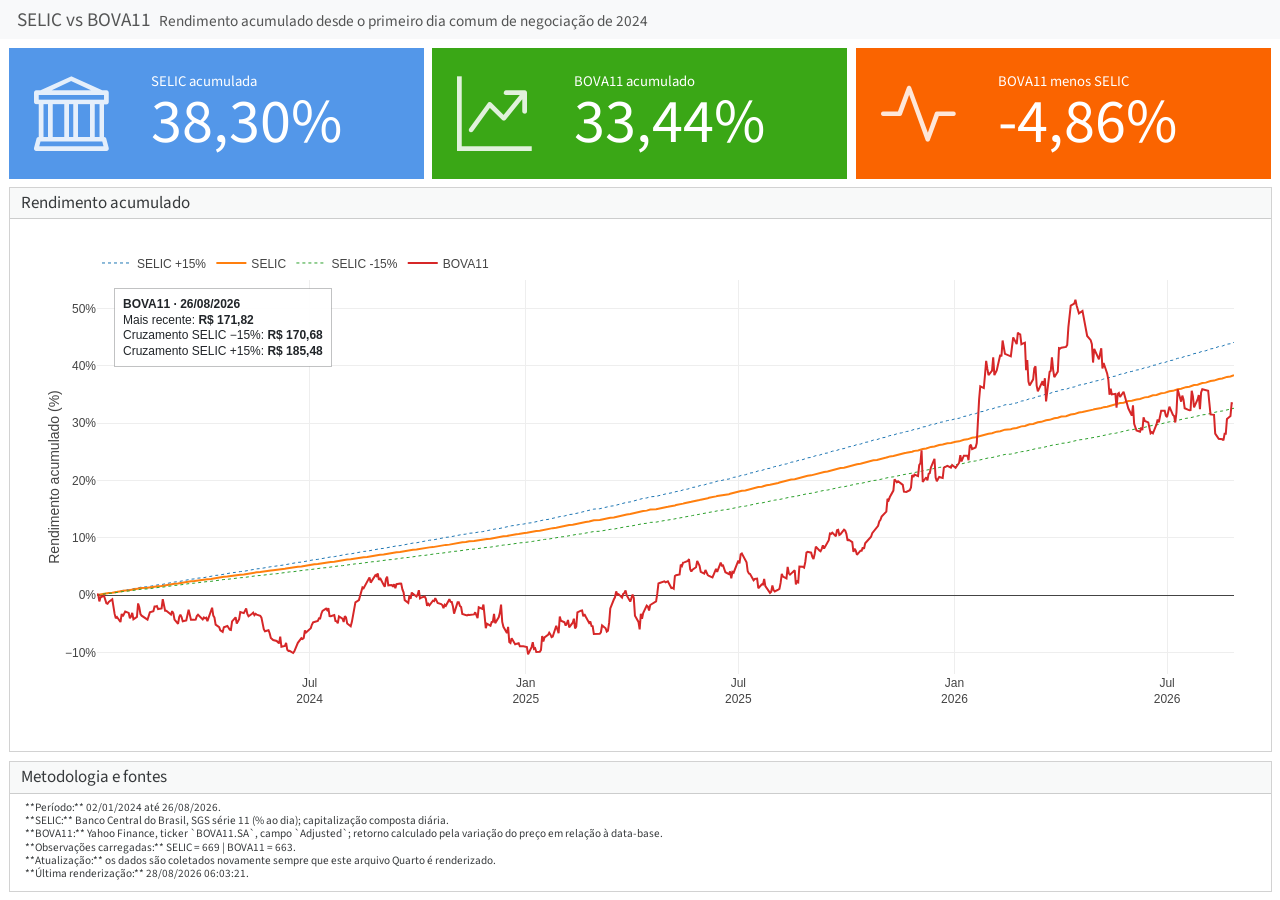
==== commit 4b2a54a1: "Built site for gh-pages" ====
--- a/selic_bova11.html
+++ b/selic_bova11.html
@@ -145,14 +145,14 @@
 </div>
 <div class="bslib-grid" style="display: grid; grid-template-columns: minmax(3em, 1fr);
 grid-auto-rows: minmax(0, 1fr);">
-<div class="card cell bslib-card html-fill-container" data-title="Rendimento acumulado" data-fill="true" data-bslib-card-init="" data-require-bs-caller="card()" data-full-screen="false">
+<div class="card cell bslib-card html-fill-container" data-fill="true" data-title="Rendimento acumulado" data-bslib-card-init="" data-require-bs-caller="card()" data-full-screen="false">
 <div class="card-header"><div class="card-title"><span style="display: inline">
 Rendimento acumulado
 </span></div></div>
 <div class="card-body html-fill-item html-fill-container">
 <div class="cell-output-display html-fill-item html-fill-container">
-<div class="plotly html-widget html-fill-item html-fill-container" id="htmlwidget-3ae3b8b730bfb5e03c09" style="width:100%;height:406px;"></div>
-<script type="application/json" data-for="htmlwidget-3ae3b8b730bfb5e03c09">{"x":{"visdat":{"197d383f4157":["function () ","plotlyVisDat"],"197d3b609937":["function () ","data"],"197d1549efb6":["function () ","data"],"197d3d3331d7":["function () ","data"],"197d18816cba":["function () ","data"]},"cur_data":"197d18816cba","attrs":{"197d3b609937":{"alpha_stroke":1,"sizes":[10,100],"spans":[1,20],"x":{},"y":{},"type":"scatter","mode":"lines","name":"SELIC +15%","line":{"width":1,"dash":"dot"},"hovertemplate":"<b>SELIC +15%<\/b> <br>Data: %{x|%d/%m/%Y} <br>Acumulado: %{y:.2f}% <extra><\/extra>","inherit":true},"197d1549efb6":{"alpha_stroke":1,"sizes":[10,100],"spans":[1,20],"x":{},"y":{},"type":"scatter","mode":"lines","name":"SELIC","line":{"width":2},"hovertemplate":"<b>SELIC<\/b> <br>Data: %{x|%d/%m/%Y} <br>Acumulado: %{y:.2f}% <extra><\/extra>","inherit":true},"197d3d3331d7":{"alpha_stroke":1,"sizes":[10,100],"spans":[1,20],"x":{},"y":{},"type":"scatter","mode":"lines","name":"SELIC -15%","line":{"width":1,"dash":"dot"},"hovertemplate":"<b>SELIC -15%<\/b> <br>Data: %{x|%d/%m/%Y} <br>Acumulado: %{y:.2f}% <extra><\/extra>","inherit":true},"197d18816cba":{"alpha_stroke":1,"sizes":[10,100],"spans":[1,20],"x":{},"y":{},"type":"scatter","mode":"lines","name":"BOVA11","line":{"width":2},"hovertemplate":"<b>BOVA11<\/b> <br>Data: %{x|%d/%m/%Y} <br>Acumulado: %{y:.2f}% <extra><\/extra>","inherit":true}},"layout":{"margin":{"b":60,"l":70,"t":25,"r":20},"xaxis":{"domain":[0,1],"automargin":true,"title":"","type":"date","tickformat":"%b<br>%Y","showgrid":true},"yaxis":{"domain":[0,1],"automargin":true,"title":"Rendimento acumulado (%)","ticksuffix":"%","showgrid":true,"zeroline":true},"legend":{"orientation":"h","x":0,"y":1.0800000000000001},"annotations":[{"xref":"paper","yref":"paper","x":0.014999999999999999,"y":0.97999999999999998,"xanchor":"left","yanchor":"top","align":"left","showarrow":false,"bgcolor":"rgba(255, 255, 255, 0.94)","bordercolor":"rgba(33, 37, 41, 0.28)","borderwidth":1,"borderpad":8,"font":{"size":12,"color":"#212529"},"text":"<b>BOVA11 · 26/08/2026<\/b><br>Mais recente: <b>R$ 171,82<\/b><br>Cruzamento SELIC −15%: <b>R$ 170,68<\/b><br>Cruzamento SELIC +15%: <b>R$ 185,48<\/b>"}],"hovermode":"x","showlegend":true},"source":"A","config":{"modeBarButtonsToAdd":["hoverclosest","hovercompare"],"showSendToCloud":false,"displaylogo":false,"responsive":true},"data":[{"x":["2024-01-02","2024-01-03","2024-01-04","2024-01-05","2024-01-08","2024-01-09","2024-01-10","2024-01-11","2024-01-12","2024-01-15","2024-01-16","2024-01-17","2024-01-18","2024-01-19","2024-01-22","2024-01-23","2024-01-24","2024-01-25","2024-01-26","2024-01-29","2024-01-30","2024-01-31","2024-02-01","2024-02-02","2024-02-05","2024-02-06","2024-02-07","2024-02-08","2024-02-09","2024-02-14","2024-02-15","2024-02-16","2024-02-19","2024-02-20","2024-02-21","2024-02-22","2024-02-23","2024-02-26","2024-02-27","2024-02-28","2024-02-29","2024-03-01","2024-03-04","2024-03-05","2024-03-06","2024-03-07","2024-03-08","2024-03-11","2024-03-12","2024-03-13","2024-03-14","2024-03-15","2024-03-18","2024-03-19","2024-03-20","2024-03-21","2024-03-22","2024-03-25","2024-03-26","2024-03-27","2024-03-28","2024-04-01","2024-04-02","2024-04-03","2024-04-04","2024-04-05","2024-04-08","2024-04-09","2024-04-10","2024-04-11","2024-04-12","2024-04-15","2024-04-16","2024-04-17","2024-04-18","2024-04-19","2024-04-22","2024-04-23","2024-04-24","2024-04-25","2024-04-26","2024-04-29","2024-04-30","2024-05-02","2024-05-03","2024-05-06","2024-05-07","2024-05-08","2024-05-09","2024-05-10","2024-05-13","2024-05-14","2024-05-15","2024-05-16","2024-05-17","2024-05-20","2024-05-21","2024-05-22","2024-05-23","2024-05-24","2024-05-27","2024-05-28","2024-05-29","2024-05-31","2024-06-03","2024-06-04","2024-06-05","2024-06-06","2024-06-07","2024-06-10","2024-06-11","2024-06-12","2024-06-13","2024-06-14","2024-06-17","2024-06-18","2024-06-19","2024-06-20","2024-06-21","2024-06-24","2024-06-25","2024-06-26","2024-06-27","2024-06-28","2024-07-01","2024-07-02","2024-07-03","2024-07-04","2024-07-05","2024-07-08","2024-07-09","2024-07-10","2024-07-11","2024-07-12","2024-07-15","2024-07-16","2024-07-17","2024-07-18","2024-07-19","2024-07-22","2024-07-23","2024-07-24","2024-07-25","2024-07-26","2024-07-29","2024-07-30","2024-07-31","2024-08-01","2024-08-02","2024-08-05","2024-08-06","2024-08-07","2024-08-08","2024-08-09","2024-08-12","2024-08-13","2024-08-14","2024-08-15","2024-08-16","2024-08-19","2024-08-20","2024-08-21","2024-08-22","2024-08-23","2024-08-26","2024-08-27","2024-08-28","2024-08-29","2024-08-30","2024-09-02","2024-09-03","2024-09-04","2024-09-05","2024-09-06","2024-09-09","2024-09-10","2024-09-11","2024-09-12","2024-09-13","2024-09-16","2024-09-17","2024-09-18","2024-09-19","2024-09-20","2024-09-23","2024-09-24","2024-09-25","2024-09-26","2024-09-27","2024-09-30","2024-10-01","2024-10-02","2024-10-03","2024-10-04","2024-10-07","2024-10-08","2024-10-09","2024-10-10","2024-10-11","2024-10-14","2024-10-15","2024-10-16","2024-10-17","2024-10-18","2024-10-21","2024-10-22","2024-10-23","2024-10-24","2024-10-25","2024-10-28","2024-10-29","2024-10-30","2024-10-31","2024-11-01","2024-11-04","2024-11-05","2024-11-06","2024-11-07","2024-11-08","2024-11-11","2024-11-12","2024-11-13","2024-11-14","2024-11-18","2024-11-19","2024-11-21","2024-11-22","2024-11-25","2024-11-26","2024-11-27","2024-11-28","2024-11-29","2024-12-02","2024-12-03","2024-12-04","2024-12-05","2024-12-06","2024-12-09","2024-12-10","2024-12-11","2024-12-12","2024-12-13","2024-12-16","2024-12-17","2024-12-18","2024-12-19","2024-12-20","2024-12-23","2024-12-24","2024-12-26","2024-12-27","2024-12-30","2024-12-31","2025-01-02","2025-01-03","2025-01-06","2025-01-07","2025-01-08","2025-01-09","2025-01-10","2025-01-13","2025-01-14","2025-01-15","2025-01-16","2025-01-17","2025-01-20","2025-01-21","2025-01-22","2025-01-23","2025-01-24","2025-01-27","2025-01-28","2025-01-29","2025-01-30","2025-01-31","2025-02-03","2025-02-04","2025-02-05","2025-02-06","2025-02-07","2025-02-10","2025-02-11","2025-02-12","2025-02-13","2025-02-14","2025-02-17","2025-02-18","2025-02-19","2025-02-20","2025-02-21","2025-02-24","2025-02-25","2025-02-26","2025-02-27","2025-02-28","2025-03-05","2025-03-06","2025-03-07","2025-03-10","2025-03-11","2025-03-12","2025-03-13","2025-03-14","2025-03-17","2025-03-18","2025-03-19","2025-03-20","2025-03-21","2025-03-24","2025-03-25","2025-03-26","2025-03-27","2025-03-28","2025-03-31","2025-04-01","2025-04-02","2025-04-03","2025-04-04","2025-04-07","2025-04-08","2025-04-09","2025-04-10","2025-04-11","2025-04-14","2025-04-15","2025-04-16","2025-04-17","2025-04-22","2025-04-23","2025-04-24","2025-04-25","2025-04-28","2025-04-29","2025-04-30","2025-05-02","2025-05-05","2025-05-06","2025-05-07","2025-05-08","2025-05-09","2025-05-12","2025-05-13","2025-05-14","2025-05-15","2025-05-16","2025-05-19","2025-05-20","2025-05-21","2025-05-22","2025-05-23","2025-05-26","2025-05-27","2025-05-28","2025-05-29","2025-05-30","2025-06-02","2025-06-03","2025-06-04","2025-06-05","2025-06-06","2025-06-09","2025-06-10","2025-06-11","2025-06-12","2025-06-13","2025-06-16","2025-06-17","2025-06-18","2025-06-20","2025-06-23","2025-06-24","2025-06-25","2025-06-26","2025-06-27","2025-06-30","2025-07-01","2025-07-02","2025-07-03","2025-07-04","2025-07-07","2025-07-08","2025-07-09","2025-07-10","2025-07-11","2025-07-14","2025-07-15","2025-07-16","2025-07-17","2025-07-18","2025-07-21","2025-07-22","2025-07-23","2025-07-24","2025-07-25","2025-07-28","2025-07-29","2025-07-30","2025-07-31","2025-08-01","2025-08-04","2025-08-05","2025-08-06","2025-08-07","2025-08-08","2025-08-11","2025-08-12","2025-08-13","2025-08-14","2025-08-15","2025-08-18","2025-08-19","2025-08-20","2025-08-21","2025-08-22","2025-08-25","2025-08-26","2025-08-27","2025-08-28","2025-08-29","2025-09-01","2025-09-02","2025-09-03","2025-09-04","2025-09-05","2025-09-08","2025-09-09","2025-09-10","2025-09-11","2025-09-12","2025-09-15","2025-09-16","2025-09-17","2025-09-18","2025-09-19","2025-09-22","2025-09-23","2025-09-24","2025-09-25","2025-09-26","2025-09-29","2025-09-30","2025-10-01","2025-10-02","2025-10-03","2025-10-06","2025-10-07","2025-10-08","2025-10-09","2025-10-10","2025-10-13","2025-10-14","2025-10-15","2025-10-16","2025-10-17","2025-10-20","2025-10-21","2025-10-22","2025-10-23","2025-10-24","2025-10-27","2025-10-28","2025-10-29","2025-10-30","2025-10-31","2025-11-03","2025-11-04","2025-11-05","2025-11-06","2025-11-07","2025-11-10","2025-11-11","2025-11-12","2025-11-13","2025-11-14","2025-11-17","2025-11-18","2025-11-19","2025-11-21","2025-11-24","2025-11-25","2025-11-26","2025-11-27","2025-11-28","2025-12-01","2025-12-02","2025-12-03","2025-12-04","2025-12-05","2025-12-08","2025-12-09","2025-12-10","2025-12-11","2025-12-12","2025-12-15","2025-12-16","2025-12-17","2025-12-18","2025-12-19","2025-12-22","2025-12-23","2025-12-24","2025-12-26","2025-12-29","2025-12-30","2025-12-31","2026-01-02","2026-01-05","2026-01-06","2026-01-07","2026-01-08","2026-01-09","2026-01-12","2026-01-13","2026-01-14","2026-01-15","2026-01-16","2026-01-19","2026-01-20","2026-01-21","2026-01-22","2026-01-23","2026-01-26","2026-01-27","2026-01-28","2026-01-29","2026-01-30","2026-02-02","2026-02-03","2026-02-04","2026-02-05","2026-02-06","2026-02-09","2026-02-10","2026-02-11","2026-02-12","2026-02-13","2026-02-18","2026-02-19","2026-02-20","2026-02-23","2026-02-24","2026-02-25","2026-02-26","2026-02-27","2026-03-02","2026-03-03","2026-03-04","2026-03-05","2026-03-06","2026-03-09","2026-03-10","2026-03-11","2026-03-12","2026-03-13","2026-03-16","2026-03-17","2026-03-18","2026-03-19","2026-03-20","2026-03-23","2026-03-24","2026-03-25","2026-03-26","2026-03-27","2026-03-30","2026-03-31","2026-04-01","2026-04-02","2026-04-06","2026-04-07","2026-04-08","2026-04-09","2026-04-10","2026-04-13","2026-04-14","2026-04-15","2026-04-16","2026-04-17","2026-04-20","2026-04-22","2026-04-23","2026-04-24","2026-04-27","2026-04-28","2026-04-29","2026-04-30","2026-05-04","2026-05-05","2026-05-06","2026-05-07","2026-05-08","2026-05-11","2026-05-12","2026-05-13","2026-05-14","2026-05-15","2026-05-18","2026-05-19","2026-05-20","2026-05-21","2026-05-22","2026-05-25","2026-05-26","2026-05-27","2026-05-28","2026-05-29","2026-06-01","2026-06-02","2026-06-03","2026-06-05","2026-06-08","2026-06-09","2026-06-10","2026-06-11","2026-06-12","2026-06-15","2026-06-16","2026-06-17","2026-06-18","2026-06-19","2026-06-22","2026-06-23","2026-06-24","2026-06-25","2026-06-26","2026-06-29","2026-06-30","2026-07-01","2026-07-02","2026-07-03","2026-07-06","2026-07-07","2026-07-08","2026-07-09","2026-07-10","2026-07-13","2026-07-14","2026-07-15","2026-07-16","2026-07-17","2026-07-20","2026-07-21","2026-07-22","2026-07-23","2026-07-24","2026-07-27","2026-07-28","2026-07-29","2026-07-30","2026-07-31","2026-08-03","2026-08-04","2026-08-05","2026-08-06","2026-08-07","2026-08-10","2026-08-11","2026-08-12","2026-08-13","2026-08-14","2026-08-17","2026-08-18","2026-08-19","2026-08-20","2026-08-21","2026-08-24","2026-08-25","2026-08-26","2026-08-27"],"y":[0,0.050299850000010686,0.10062170065140762,0.15096556157705332,0.20133144240404907,0.25171935276365853,0.30212930229138402,0.35256130062691571,0.40301535741420808,0.45349148230140351,0.50398968494085761,0.55450997498916466,0.60505236210713242,0.65561685595980745,0.70620346621644958,0.75681220255055737,0.80744307463981746,0.85809609216625715,0.908771264816015,0.959468602279545,1.010188114251489,1.060929810430804,1.1096254947513828,1.1583416103202149,1.207078165709673,1.2558351694956793,1.304612630257731,1.3534105565790022,1.4022289570462421,1.4510678402497488,1.4999272147834983,1.5488070892449899,1.597707472235451,1.6466283723595563,1.6955697982257598,1.7445317584459883,1.7935142616358966,1.8425173164146633,1.8915409314051188,1.9405851152336937,1.9896498765305213,2.0387352239292076,2.0878411660671379,2.1369677115851702,2.1861148691279162,2.2352826473435625,2.2844710548839218,2.3336801004044072,2.3829097925641594,2.4321601400258186,2.4814311514557774,2.5307228355240041,2.5800352009040926,2.6293682562733398,2.6787220103126428,2.7259911993697417,2.7732793755146723,2.8205865463742419,2.8679127195781682,2.9152579027593615,2.9626221035537443,3.0100053296003044,3.0574075885410932,3.1048288880212511,3.1522692356889843,3.1997286391955879,3.2472071061953698,3.2947046443457793,3.3422212613073294,3.3897569647435475,3.4373117623211256,3.4848856617098209,3.5324786705824294,3.5800907966148108,3.6277220474859915,3.6753724308780109,3.7230419544760491,3.7707306259683255,3.8184384530461486,3.8661654434039678,3.9139116047392717,3.961676944752663,4.0094614711478354,4.0572651916315472,4.1050881139137205,4.1529302457073189,4.2007915947283943,4.2486721686961655,4.2955011222568,4.3423484655475031,4.3892142057899139,4.4360983502085345,4.4830009060306235,4.5299218804864276,4.5768612808088749,4.6238191142338536,4.6707953879999859,4.717790109348857,4.7648032855247822,4.8118349237749891,4.8588850313495646,4.9059536155013532,4.9530406834861633,5.0001462425625336,5.0472702999919656,5.0944128630387953,5.1415739389700894,5.1887535350559055,5.2359516585691068,5.2831683167854431,5.3304035169834236,5.377657266444543,5.4249295724530544,5.4722204422961473,5.5195298832638207,5.5668579026489837,5.6142045077473295,5.6615697058575138,5.7089535042809745,5.7563559103221111,5.8037769312880831,5.8512165744889852,5.8986748472377961,5.9461517568502815,5.9936473106451906,6.0411615159440597,6.0886943800713587,6.1362459103543925,6.1838161141234043,6.2314049987113931,6.2790125714543983,6.3266388396911637,6.3742838107635249,6.4219474920159989,6.4696298907960879,6.5173310144542071,6.5650508703435797,6.6127894658203417,6.6605468082435628,6.7083229049751498,6.7561177633799181,6.8039313908255954,6.8517637946827445,6.8996149823249135,6.9474849611284624,6.9953737384726846,7.0432813217397623,7.091207718314811,7.1391529355857823,7.1871169809435651,7.2350998617819826,7.2831015854976942,7.3311221594902944,7.3791615911623172,7.4272198879191524,7.4752970571691293,7.5233931063234873,7.5715080427963262,7.6196418740047314,7.6677946073686263,7.7159662503109177,7.7641568102574272,7.8123662946368082,7.8605947108807035,7.9088420664236398,7.957108368703107,8.0053936251594795,8.0536978432360957,8.1020210303791007,8.1503631940377286,8.1987243416640272,8.2471044807130003,8.2955036186425666,8.3439217629135811,8.392358920989885,8.4408151003381278,8.4892903084280249,8.537784552732127,8.5862978407259689,8.6348301798880254,8.6833815776996293,8.7319520416451777,8.7816526921412947,8.8313733063946405,8.8811138924243718,8.9308744582526529,8.9806550119050499,9.0304555614102409,9.080276114800121,9.130116680109932,9.1799772653779783,9.2298578786459391,9.279758527958629,9.3296792213641364,9.3796199669137632,9.4295807726620513,9.4795616466668182,9.5295625969890736,9.5795836316930085,9.6296247588461732,9.6796859865192975,9.7297673227863619,9.779868775724589,9.8299903534144146,9.8801320639395449,9.9302939153870113,9.9804759158469256,10.030678073412776,10.080900396181322,10.131142892252456,10.181405569729415,10.231688436718668,10.281991501329909,10.33231477167616,10.38265825587364,10.433021962041851,10.483405898303568,10.536054970916311,10.588726133500483,10.641419395324318,10.694134765660028,10.746872253783657,10.799631868975183,10.852413620518439,10.905217517701216,10.958043569815105,11.010891786155691,11.063762176022431,11.116654748718615,11.169569513551542,11.222506479832367,11.275465656876104,11.328447054001771,11.381450680532218,11.434476545794254,11.487524659118568,11.540595029839805,11.593687667296471,11.646802580831055,11.699939779789871,11.757604723381872,11.815295912019625,11.873013357648047,11.930757072217505,11.988527067683778,12.046323356008083,12.104145949157099,12.161994859102949,12.219870097823186,12.277771677300787,12.335699609524266,12.393653906487573,12.451634580189999,12.509641642636501,12.567675105837298,12.625734981808201,12.683821282570486,12.741934020150813,12.800073206581388,12.858238853899902,12.916430974149471,12.974649579378733,13.032894681641784,13.091166292998247,13.14946442551317,13.20778909125716,13.266140302306264,13.324518070742043,13.382922408651577,13.441353328127416,13.499810841267637,13.55829496017582,13.616805696961027,13.679875519970672,13.742976270529427,13.806107963803194,13.869270614965432,13.932464239196902,13.995688851685873,14.058944467628073,14.122231102226685,14.185548770692293,14.248897488242992,14.312277270104309,14.375688131509275,14.439130087698329,14.502603153919443,14.566107345428014,14.629642677487006,14.693209165366781,14.756806824345215,14.820435669707658,14.88409571674705,14.947786980763659,15.011509477065458,15.075263220967711,15.139048227793378,15.202864512872859,15.266712091544036,15.330590979152371,15.394501191050837,15.458442742599933,15.522415649167602,15.586419926129508,15.650455588868704,15.71452265277583,15.783188298670538,15.851890015315707,15.920627821659657,15.989401736660664,16.058211779286935,16.12705796851672,16.195940323338164,16.26485886274941,16.3338136057586,16.402804571383864,16.471831778653243,16.540895246604883,16.609994994286872,16.679131040757326,16.74830340508435,16.817512106346076,16.886757163630659,16.956038596036272,17.02535642267117,17.094710662653551,17.164101335111752,17.233528459184104,17.302992054019011,17.37249213877492,17.442028732620319,17.511601854733843,17.581211524304152,17.650857760530009,17.720540582620167,17.790260009793638,17.860016061279396,17.929808756316532,18.00194444633625,18.0741192815095,18.146333283078807,18.218586472298199,18.290878870433264,18.363210498761095,18.435581378570351,18.507991531161245,18.580440977845541,18.652929739946586,18.725457838799279,18.798025295750104,18.870632132157095,18.943278369389944,19.01596402882987,19.08868913186976,19.161453699914063,19.234257754378845,19.307101316691838,19.379984408292348,19.452907050631378,19.52586926517148,19.598871073386931,19.671912496763607,19.744993556799123,19.818114275002632,19.891274672895122,19.964474772009112,20.0377145938889,20.110994160090424,20.185482202280831,20.260011310473757,20.334581507309348,20.409192815440171,20.483845257531261,20.558538856260206,20.633273634317046,20.708049614404395,20.782866819237334,20.857725271543458,20.932624994062927,21.007566009548405,21.08254834076515,21.157572010490906,21.232637041516028,21.307743456643397,21.382891278688486,21.458080530479354,21.533311234856633,21.608583414673518,21.68389709279586,21.759252292102133,21.834649035483281,21.910087345843056,21.985567246097695,22.061088759176172,22.136651908019992,22.212256715583404,22.287903204833281,22.363591398749158,22.439321320323213,22.515092992560323,22.590906438478068,22.666761681106678,22.742658743489105,22.818597648680996,22.894578419750701,22.970601079779307,23.0466656518606,23.122772159101139,23.198920624620179,23.275111071549762,23.351343523034622,23.427618002232322,23.503934532313142,23.580293136460156,23.656693837869238,23.733136659748997,23.809621625320894,23.886148757819168,23.96271808049087,24.039329616595818,24.11598338940674,24.192679422209189,24.269417738301449,24.346198360994766,24.423021313613177,24.499886619493601,24.576794301985796,24.653744384452438,24.730736890269046,24.807771842824039,24.884849265518699,24.961969181767291,25.039131614996911,25.116336588647567,25.193584126172265,25.270874251036908,25.348206986720225,25.425582356714102,25.50300038452319,25.580461093665193,25.657964507670755,25.735510650083476,25.813099544459991,25.890731214369861,25.96840568339568,26.046122975133009,26.123883113190413,26.201686121189589,26.279532022765075,26.357420841564551,26.435352601248713,26.513327325491328,26.591345037979153,26.669405762412048,26.747509522502956,26.825656341977794,26.9038462445757,26.982079254048816,27.060355394162382,27.138674688694756,27.217037161437382,27.295442836194873,27.373891736784916,27.452383887038319,27.530919310799099,27.609498031924325,27.688120074284331,27.76678546176251,27.845494218255453,27.924246367672929,28.00304193393788,28.081880940986501,28.160763412768087,28.239689373245191,28.318658846393589,28.397671856202177,28.47672842667324,28.555828581822155,28.634972345677635,28.714159742281517,28.793390795689042,28.872665529968646,28.951983969201979,29.031346137484043,29.110752058923111,29.19020175764074,29.26969525777174,29.349232583464321,29.428813758879929,29.508438808193358,29.588107755592713,29.667820625279447,29.74757744146839,29.827378228387641,29.907223010278766,29.987111811396556,30.067044656009326,30.14702156839866,30.227042572859521,30.307107693700384,30.387216955242994,30.467370381822619,30.547567997787841,30.627809827500684,30.708095895336697,30.788426225684798,30.86880084294727,30.949219771540008,31.029683035892273,31.110190660446801,31.190742669659805,31.271339088001049,31.351979939953683,31.432665250014377,31.513395042693354,31.594169342514352,31.67498817401459,31.755851561744834,31.836759530269351,31.917712104166011,31.998709308026154,32.079751166454777,32.160837704070346,32.241968945505022,32.323144915404363,32.404365638427691,32.485631139247801,32.566941442551226,32.648296573037918,32.729696555421626,32.811141414429599,32.892631174802801,32.974165861295788,33.055745498676806,33.13737011172767,33.219039725243995,33.300754364034908,33.382514052923391,33.464318816745887,33.546168680352771,33.628063668607965,33.710003806389103,33.791989118587622,33.874019630108606,33.956095365870873,34.038216350807055,34.120382609863434,34.202594168000068,34.284851050190852,34.367153281423342,34.449500886698949,34.531893891032787,34.614332319453872,34.696816197004949,34.779345548742512,34.861920399736995,34.944540775072596,35.025909679569608,35.107322739716324,35.188779979474283,35.270281422817924,35.351827093734848,35.433417016225548,35.515051214303568,35.596729711995501,35.678452533341037,35.760219702392781,35.842031243216496,35.923887179890926,36.005787536507988,36.087732337172532,36.169721606002653,36.251755367129356,36.333833644696881,36.415956462862525,36.498123845796663,36.580335817682808,36.662592402717664,36.744893625110933,36.827239509085516,36.909630078877534,36.992065358736113,37.074545372923687,37.157070145715785,37.23963970140106,37.320935669001607,37.402275048648868,37.483657863524861,37.565084136823991,37.646553891753065,37.728067151531256,37.809623939390171,37.891224278573816,37.972868192338581,38.054555703953284,38.136286836699213,38.218061613870034,38.299880058771826,38.381742194723202,38.463648045055201,38.545597633111278,38.627590982247348,38.709628115831862,38.791709057245761,38.873833829882322,38.956002457147463,39.038214962459605,39.12047136924955,39.202771700960746,39.285115981049053,39.367504232982959,39.449936480243366,39.5324127463238,39.614933054730336,39.697497428981585,39.780105892608688,39.862758469155317,39.945455182177845,40.026849579239631,40.108286733592074,40.189766667696126,40.271289404024309,40.352854965061148,40.43446337330284,40.516114651257482,40.597808821444929,40.679545906396918,40.761325928656987,40.843148910780585,40.925014875334909,41.006923844899063,41.08887584206402,41.170870889432635,41.25290900961955,41.334990225251396,41.417114558966631,41.499282033415597,41.58149267126057,41.663746495175729,41.746043527847092,41.828383791972712,41.910767310262493,41.993194105438221,42.075664200233746,42.158177617394763,42.240734379678962,42.323334509855961,42.405978030707338,42.488664965026636,42.571395335619421,42.654169165303173,42.736986476907397,42.819847293273604,42.901377026385305,42.982948877757146,43.064562869147416,43.146219022325617,43.22791735907257,43.30965790118028,43.391440670452042,43.473265688702412,43.555132977757211,43.637042559453548,43.718994455639766,43.800988688175572,43.883025278931875,43.965104249791004,44.047225622646458,44.129389419403125],"type":"scatter","mode":"lines","name":"SELIC +15%","line":{"color":"rgba(31,119,180,1)","width":1,"dash":"dot"},"hovertemplate":["<b>SELIC +15%<\/b> <br>Data: %{x|%d/%m/%Y} <br>Acumulado: %{y:.2f}% <extra><\/extra>","<b>SELIC +15%<\/b> <br>Data: %{x|%d/%m/%Y} <br>Acumulado: %{y:.2f}% <extra><\/extra>","<b>SELIC +15%<\/b> <br>Data: %{x|%d/%m/%Y} <br>Acumulado: %{y:.2f}% <extra><\/extra>","<b>SELIC +15%<\/b> <br>Data: %{x|%d/%m/%Y} <br>Acumulado: %{y:.2f}% <extra><\/extra>","<b>SELIC +15%<\/b> <br>Data: %{x|%d/%m/%Y} <br>Acumulado: %{y:.2f}% <extra><\/extra>","<b>SELIC +15%<\/b> <br>Data: %{x|%d/%m/%Y} <br>Acumulado: %{y:.2f}% <extra><\/extra>","<b>SELIC +15%<\/b> <br>Data: %{x|%d/%m/%Y} <br>Acumulado: %{y:.2f}% <extra><\/extra>","<b>SELIC +15%<\/b> <br>Data: %{x|%d/%m/%Y} <br>Acumulado: %{y:.2f}% <extra><\/extra>","<b>SELIC +15%<\/b> <br>Data: %{x|%d/%m/%Y} <br>Acumulado: %{y:.2f}% <extra><\/extra>","<b>SELIC +15%<\/b> <br>Data: %{x|%d/%m/%Y} <br>Acumulado: %{y:.2f}% <extra><\/extra>","<b>SELIC +15%<\/b> <br>Data: %{x|%d/%m/%Y} <br>Acumulado: %{y:.2f}% <extra><\/extra>","<b>SELIC +15%<\/b> <br>Data: %{x|%d/%m/%Y} <br>Acumulado: %{y:.2f}% <extra><\/extra>","<b>SELIC +15%<\/b> <br>Data: %{x|%d/%m/%Y} <br>Acumulado: %{y:.2f}% <extra><\/extra>","<b>SELIC +15%<\/b> <br>Data: %{x|%d/%m/%Y} <br>Acumulado: %{y:.2f}% <extra><\/extra>","<b>SELIC +15%<\/b> <br>Data: %{x|%d/%m/%Y} <br>Acumulado: %{y:.2f}% <extra><\/extra>","<b>SELIC +15%<\/b> <br>Data: %{x|%d/%m/%Y} <br>Acumulado: %{y:.2f}% <extra><\/extra>","<b>SELIC +15%<\/b> <br>Data: %{x|%d/%m/%Y} <br>Acumulado: %{y:.2f}% <extra><\/extra>","<b>SELIC +15%<\/b> <br>Data: %{x|%d/%m/%Y} <br>Acumulado: %{y:.2f}% <extra><\/extra>","<b>SELIC +15%<\/b> <br>Data: %{x|%d/%m/%Y} <br>Acumulado: %{y:.2f}% <extra><\/extra>","<b>SELIC +15%<\/b> <br>Data: %{x|%d/%m/%Y} <br>Acumulado: %{y:.2f}% <extra><\/extra>","<b>SELIC +15%<\/b> <br>Data: %{x|%d/%m/%Y} <br>Acumulado: %{y:.2f}% <extra><\/extra>","<b>SELIC +15%<\/b> <br>Data: %{x|%d/%m/%Y} <br>Acumulado: %{y:.2f}% <extra><\/extra>","<b>SELIC +15%<\/b> <br>Data: %{x|%d/%m/%Y} <br>Acumulado: %{y:.2f}% <extra><\/extra>","<b>SELIC +15%<\/b> <br>Data: %{x|%d/%m/%Y} <br>Acumulado: %{y:.2f}% <extra><\/extra>","<b>SELIC +15%<\/b> <br>Data: %{x|%d/%m/%Y} <br>Acumulado: %{y:.2f}% <extra><\/extra>","<b>SELIC +15%<\/b> <br>Data: %{x|%d/%m/%Y} <br>Acumulado: %{y:.2f}% <extra><\/extra>","<b>SELIC +15%<\/b> <br>Data: %{x|%d/%m/%Y} <br>Acumulado: %{y:.2f}% <extra><\/extra>","<b>SELIC +15%<\/b> <br>Data: %{x|%d/%m/%Y} <br>Acumulado: %{y:.2f}% <extra><\/extra>","<b>SELIC +15%<\/b> <br>Data: %{x|%d/%m/%Y} <br>Acumulado: %{y:.2f}% <extra><\/extra>","<b>SELIC +15%<\/b> <br>Data: %{x|%d/%m/%Y} <br>Acumulado: %{y:.2f}% <extra><\/extra>","<b>SELIC +15%<\/b> <br>Data: %{x|%d/%m/%Y} <br>Acumulado: %{y:.2f}% <extra><\/extra>","<b>SELIC +15%<\/b> <br>Data: %{x|%d/%m/%Y} <br>Acumulado: %{y:.2f}% <extra><\/extra>","<b>SELIC +15%<\/b> <br>Data: %{x|%d/%m/%Y} <br>Acumulado: %{y:.2f}% <extra><\/extra>","<b>SELIC +15%<\/b> <br>Data: %{x|%d/%m/%Y} <br>Acumulado: %{y:.2f}% <extra><\/extra>","<b>SELIC +15%<\/b> <br>Data: %{x|%d/%m/%Y} <br>Acumulado: %{y:.2f}% <extra><\/extra>","<b>SELIC +15%<\/b> <br>Data: %{x|%d/%m/%Y} <br>Acumulado: %{y:.2f}% <extra><\/extra>","<b>SELIC +15%<\/b> <br>Data: %{x|%d/%m/%Y} <br>Acumulado: %{y:.2f}% <extra><\/extra>","<b>SELIC +15%<\/b> <br>Data: %{x|%d/%m/%Y} <br>Acumulado: %{y:.2f}% <extra><\/extra>","<b>SELIC +15%<\/b> <br>Data: %{x|%d/%m/%Y} <br>Acumulado: %{y:.2f}% <extra><\/extra>","<b>SELIC +15%<\/b> <br>Data: %{x|%d/%m/%Y} <br>Acumulado: %{y:.2f}% <extra><\/extra>","<b>SELIC +15%<\/b> <br>Data: %{x|%d/%m/%Y} <br>Acumulado: %{y:.2f}% <extra><\/extra>","<b>SELIC +15%<\/b> <br>Data: %{x|%d/%m/%Y} <br>Acumulado: %{y:.2f}% <extra><\/extra>","<b>SELIC +15%<\/b> <br>Data: %{x|%d/%m/%Y} <br>Acumulado: %{y:.2f}% <extra><\/extra>","<b>SELIC +15%<\/b> <br>Data: %{x|%d/%m/%Y} <br>Acumulado: %{y:.2f}% <extra><\/extra>","<b>SELIC +15%<\/b> <br>Data: %{x|%d/%m/%Y} <br>Acumulado: %{y:.2f}% <extra><\/extra>","<b>SELIC +15%<\/b> <br>Data: %{x|%d/%m/%Y} <br>Acumulado: %{y:.2f}% <extra><\/extra>","<b>SELIC +15%<\/b> <br>Data: %{x|%d/%m/%Y} <br>Acumulado: %{y:.2f}% <extra><\/extra>","<b>SELIC +15%<\/b> <br>Data: %{x|%d/%m/%Y} <br>Acumulado: %{y:.2f}% <extra><\/extra>","<b>SELIC +15%<\/b> <br>Data: %{x|%d/%m/%Y} <br>Acumulado: %{y:.2f}% <extra><\/extra>","<b>SELIC +15%<\/b> <br>Data: %{x|%d/%m/%Y} <br>Acumulado: %{y:.2f}% <extra><\/extra>","<b>SELIC +15%<\/b> <br>Data: %{x|%d/%m/%Y} <br>Acumulado: %{y:.2f}% <extra><\/extra>","<b>SELIC +15%<\/b> <br>Data: %{x|%d/%m/%Y} <br>Acumulado: %{y:.2f}% <extra><\/extra>","<b>SELIC +15%<\/b> <br>Data: %{x|%d/%m/%Y} <br>Acumulado: %{y:.2f}% <extra><\/extra>","<b>SELIC +15%<\/b> <br>Data: %{x|%d/%m/%Y} <br>Acumulado: %{y:.2f}% <extra><\/extra>","<b>SELIC +15%<\/b> <br>Data: %{x|%d/%m/%Y} <br>Acumulado: %{y:.2f}% <extra><\/extra>","<b>SELIC +15%<\/b> <br>Data: %{x|%d/%m/%Y} <br>Acumulado: %{y:.2f}% <extra><\/extra>","<b>SELIC +15%<\/b> <br>Data: %{x|%d/%m/%Y} <br>Acumulado: %{y:.2f}% <extra><\/extra>","<b>SELIC +15%<\/b> <br>Data: %{x|%d/%m/%Y} <br>Acumulado: %{y:.2f}% <extra><\/extra>","<b>SELIC +15%<\/b> <br>Data: %{x|%d/%m/%Y} <br>Acumulado: %{y:.2f}% <extra><\/extra>","<b>SELIC +15%<\/b> <br>Data: %{x|%d/%m/%Y} <br>Acumulado: %{y:.2f}% <extra><\/extra>","<b>SELIC +15%<\/b> <br>Data: %{x|%d/%m/%Y} <br>Acumulado: %{y:.2f}% <extra><\/extra>","<b>SELIC +15%<\/b> <br>Data: %{x|%d/%m/%Y} <br>Acumulado: %{y:.2f}% <extra><\/extra>","<b>SELIC +15%<\/b> <br>Data: %{x|%d/%m/%Y} <br>Acumulado: %{y:.2f}% <extra><\/extra>","<b>SELIC +15%<\/b> <br>Data: %{x|%d/%m/%Y} <br>Acumulado: %{y:.2f}% <extra><\/extra>","<b>SELIC +15%<\/b> <br>Data: %{x|%d/%m/%Y} <br>Acumulado: %{y:.2f}% <extra><\/extra>","<b>SELIC +15%<\/b> <br>Data: %{x|%d/%m/%Y} <br>Acumulado: %{y:.2f}% <extra><\/extra>","<b>SELIC +15%<\/b> <br>Data: %{x|%d/%m/%Y} <br>Acumulado: %{y:.2f}% <extra><\/extra>","<b>SELIC +15%<\/b> <br>Data: %{x|%d/%m/%Y} <br>Acumulado: %{y:.2f}% <extra><\/extra>","<b>SELIC +15%<\/b> <br>Data: %{x|%d/%m/%Y} <br>Acumulado: %{y:.2f}% <extra><\/extra>","<b>SELIC +15%<\/b> <br>Data: %{x|%d/%m/%Y} <br>Acumulado: %{y:.2f}% <extra><\/extra>","<b>SELIC +15%<\/b> <br>Data: %{x|%d/%m/%Y} <br>Acumulado: %{y:.2f}% <extra><\/extra>","<b>SELIC +15%<\/b> <br>Data: %{x|%d/%m/%Y} <br>Acumulado: %{y:.2f}% <extra><\/extra>","<b>SELIC +15%<\/b> <br>Data: %{x|%d/%m/%Y} <br>Acumulado: %{y:.2f}% <extra><\/extra>","<b>SELIC +15%<\/b> <br>Data: %{x|%d/%m/%Y} <br>Acumulado: %{y:.2f}% <extra><\/extra>","<b>SELIC +15%<\/b> <br>Data: %{x|%d/%m/%Y} <br>Acumulado: %{y:.2f}% <extra><\/extra>","<b>SELIC +15%<\/b> <br>Data: %{x|%d/%m/%Y} <br>Acumulado: %{y:.2f}% <extra><\/extra>","<b>SELIC +15%<\/b> <br>Data: %{x|%d/%m/%Y} <br>Acumulado: %{y:.2f}% <extra><\/extra>","<b>SELIC +15%<\/b> <br>Data: %{x|%d/%m/%Y} <br>Acumulado: %{y:.2f}% <extra><\/extra>","<b>SELIC +15%<\/b> <br>Data: %{x|%d/%m/%Y} <br>Acumulado: %{y:.2f}% <extra><\/extra>","<b>SELIC +15%<\/b> <br>Data: %{x|%d/%m/%Y} <br>Acumulado: %{y:.2f}% <extra><\/extra>","<b>SELIC +15%<\/b> <br>Data: %{x|%d/%m/%Y} <br>Acumulado: %{y:.2f}% <extra><\/extra>","<b>SELIC +15%<\/b> <br>Data: %{x|%d/%m/%Y} <br>Acumulado: %{y:.2f}% <extra><\/extra>","<b>SELIC +15%<\/b> <br>Data: %{x|%d/%m/%Y} <br>Acumulado: %{y:.2f}% <extra><\/extra>","<b>SELIC +15%<\/b> <br>Data: %{x|%d/%m/%Y} <br>Acumulado: %{y:.2f}% <extra><\/extra>","<b>SELIC +15%<\/b> <br>Data: %{x|%d/%m/%Y} <br>Acumulado: %{y:.2f}% <extra><\/extra>","<b>SELIC +15%<\/b> <br>Data: %{x|%d/%m/%Y} <br>Acumulado: %{y:.2f}% <extra><\/extra>","<b>SELIC +15%<\/b> <br>Data: %{x|%d/%m/%Y} <br>Acumulado: %{y:.2f}% <extra><\/extra>","<b>SELIC +15%<\/b> <br>Data: %{x|%d/%m/%Y} <br>Acumulado: %{y:.2f}% <extra><\/extra>","<b>SELIC +15%<\/b> <br>Data: %{x|%d/%m/%Y} <br>Acumulado: %{y:.2f}% <extra><\/extra>","<b>SELIC +15%<\/b> <br>Data: %{x|%d/%m/%Y} <br>Acumulado: %{y:.2f}% <extra><\/extra>","<b>SELIC +15%<\/b> <br>Data: %{x|%d/%m/%Y} <br>Acumulado: %{y:.2f}% <extra><\/extra>","<b>SELIC +15%<\/b> <br>Data: %{x|%d/%m/%Y} <br>Acumulado: %{y:.2f}% <extra><\/extra>","<b>SELIC +15%<\/b> <br>Data: %{x|%d/%m/%Y} <br>Acumulado: %{y:.2f}% <extra><\/extra>","<b>SELIC +15%<\/b> <br>Data: %{x|%d/%m/%Y} <br>Acumulado: %{y:.2f}% <extra><\/extra>","<b>SELIC +15%<\/b> <br>Data: %{x|%d/%m/%Y} <br>Acumulado: %{y:.2f}% <extra><\/extra>","<b>SELIC +15%<\/b> <br>Data: %{x|%d/%m/%Y} <br>Acumulado: %{y:.2f}% <extra><\/extra>","<b>SELIC +15%<\/b> <br>Data: %{x|%d/%m/%Y} <br>Acumulado: %{y:.2f}% <extra><\/extra>","<b>SELIC +15%<\/b> <br>Data: %{x|%d/%m/%Y} <br>Acumulado: %{y:.2f}% <extra><\/extra>","<b>SELIC +15%<\/b> <br>Data: %{x|%d/%m/%Y} <br>Acumulado: %{y:.2f}% <extra><\/extra>","<b>SELIC +15%<\/b> <br>Data: %{x|%d/%m/%Y} <br>Acumulado: %{y:.2f}% <extra><\/extra>","<b>SELIC +15%<\/b> <br>Data: %{x|%d/%m/%Y} <br>Acumulado: %{y:.2f}% <extra><\/extra>","<b>SELIC +15%<\/b> <br>Data: %{x|%d/%m/%Y} <br>Acumulado: %{y:.2f}% <extra><\/extra>","<b>SELIC +15%<\/b> <br>Data: %{x|%d/%m/%Y} <br>Acumulado: %{y:.2f}% <extra><\/extra>","<b>SELIC +15%<\/b> <br>Data: %{x|%d/%m/%Y} <br>Acumulado: %{y:.2f}% <extra><\/extra>","<b>SELIC +15%<\/b> <br>Data: %{x|%d/%m/%Y} <br>Acumulado: %{y:.2f}% <extra><\/extra>","<b>SELIC +15%<\/b> <br>Data: %{x|%d/%m/%Y} <br>Acumulado: %{y:.2f}% <extra><\/extra>","<b>SELIC +15%<\/b> <br>Data: %{x|%d/%m/%Y} <br>Acumulado: %{y:.2f}% <extra><\/extra>","<b>SELIC +15%<\/b> <br>Data: %{x|%d/%m/%Y} <br>Acumulado: %{y:.2f}% <extra><\/extra>","<b>SELIC +15%<\/b> <br>Data: %{x|%d/%m/%Y} <br>Acumulado: %{y:.2f}% <extra><\/extra>","<b>SELIC +15%<\/b> <br>Data: %{x|%d/%m/%Y} <br>Acumulado: %{y:.2f}% <extra><\/extra>","<b>SELIC +15%<\/b> <br>Data: %{x|%d/%m/%Y} <br>Acumulado: %{y:.2f}% <extra><\/extra>","<b>SELIC +15%<\/b> <br>Data: %{x|%d/%m/%Y} <br>Acumulado: %{y:.2f}% <extra><\/extra>","<b>SELIC +15%<\/b> <br>Data: %{x|%d/%m/%Y} <br>Acumulado: %{y:.2f}% <extra><\/extra>","<b>SELIC +15%<\/b> <br>Data: %{x|%d/%m/%Y} <br>Acumulado: %{y:.2f}% <extra><\/extra>","<b>SELIC +15%<\/b> <br>Data: %{x|%d/%m/%Y} <br>Acumulado: %{y:.2f}% <extra><\/extra>","<b>SELIC +15%<\/b> <br>Data: %{x|%d/%m/%Y} <br>Acumulado: %{y:.2f}% <extra><\/extra>","<b>SELIC +15%<\/b> <br>Data: %{x|%d/%m/%Y} <br>Acumulado: %{y:.2f}% <extra><\/extra>","<b>SELIC +15%<\/b> <br>Data: %{x|%d/%m/%Y} <br>Acumulado: %{y:.2f}% <extra><\/extra>","<b>SELIC +15%<\/b> <br>Data: %{x|%d/%m/%Y} <br>Acumulado: %{y:.2f}% <extra><\/extra>","<b>SELIC +15%<\/b> <br>Data: %{x|%d/%m/%Y} <br>Acumulado: %{y:.2f}% <extra><\/extra>","<b>SELIC +15%<\/b> <br>Data: %{x|%d/%m/%Y} <br>Acumulado: %{y:.2f}% <extra><\/extra>","<b>SELIC +15%<\/b> <br>Data: %{x|%d/%m/%Y} <br>Acumulado: %{y:.2f}% <extra><\/extra>","<b>SELIC +15%<\/b> <br>Data: %{x|%d/%m/%Y} <br>Acumulado: %{y:.2f}% <extra><\/extra>","<b>SELIC +15%<\/b> <br>Data: %{x|%d/%m/%Y} <br>Acumulado: %{y:.2f}% <extra><\/extra>","<b>SELIC +15%<\/b> <br>Data: %{x|%d/%m/%Y} <br>Acumulado: %{y:.2f}% <extra><\/extra>","<b>SELIC +15%<\/b> <br>Data: %{x|%d/%m/%Y} <br>Acumulado: %{y:.2f}% <extra><\/extra>","<b>SELIC +15%<\/b> <br>Data: %{x|%d/%m/%Y} <br>Acumulado: %{y:.2f}% <extra><\/extra>","<b>SELIC +15%<\/b> <br>Data: %{x|%d/%m/%Y} <br>Acumulado: %{y:.2f}% <extra><\/extra>","<b>SELIC +15%<\/b> <br>Data: %{x|%d/%m/%Y} <br>Acumulado: %{y:.2f}% <extra><\/extra>","<b>SELIC +15%<\/b> <br>Data: %{x|%d/%m/%Y} <br>Acumulado: %{y:.2f}% <extra><\/extra>","<b>SELIC +15%<\/b> <br>Data: %{x|%d/%m/%Y} <br>Acumulado: %{y:.2f}% <extra><\/extra>","<b>SELIC +15%<\/b> <br>Data: %{x|%d/%m/%Y} <br>Acumulado: %{y:.2f}% <extra><\/extra>","<b>SELIC +15%<\/b> <br>Data: %{x|%d/%m/%Y} <br>Acumulado: %{y:.2f}% <extra><\/extra>","<b>SELIC +15%<\/b> <br>Data: %{x|%d/%m/%Y} <br>Acumulado: %{y:.2f}% <extra><\/extra>","<b>SELIC +15%<\/b> <br>Data: %{x|%d/%m/%Y} <br>Acumulado: %{y:.2f}% <extra><\/extra>","<b>SELIC +15%<\/b> <br>Data: %{x|%d/%m/%Y} <br>Acumulado: %{y:.2f}% <extra><\/extra>","<b>SELIC +15%<\/b> <br>Data: %{x|%d/%m/%Y} <br>Acumulado: %{y:.2f}% <extra><\/extra>","<b>SELIC +15%<\/b> <br>Data: %{x|%d/%m/%Y} <br>Acumulado: %{y:.2f}% <extra><\/extra>","<b>SELIC +15%<\/b> <br>Data: %{x|%d/%m/%Y} <br>Acumulado: %{y:.2f}% <extra><\/extra>","<b>SELIC +15%<\/b> <br>Data: %{x|%d/%m/%Y} <br>Acumulado: %{y:.2f}% <extra><\/extra>","<b>SELIC +15%<\/b> <br>Data: %{x|%d/%m/%Y} <br>Acumulado: %{y:.2f}% <extra><\/extra>","<b>SELIC +15%<\/b> <br>Data: %{x|%d/%m/%Y} <br>Acumulado: %{y:.2f}% <extra><\/extra>","<b>SELIC +15%<\/b> <br>Data: %{x|%d/%m/%Y} <br>Acumulado: %{y:.2f}% <extra><\/extra>","<b>SELIC +15%<\/b> <br>Data: %{x|%d/%m/%Y} <br>Acumulado: %{y:.2f}% <extra><\/extra>","<b>SELIC +15%<\/b> <br>Data: %{x|%d/%m/%Y} <br>Acumulado: %{y:.2f}% <extra><\/extra>","<b>SELIC +15%<\/b> <br>Data: %{x|%d/%m/%Y} <br>Acumulado: %{y:.2f}% <extra><\/extra>","<b>SELIC +15%<\/b> <br>Data: %{x|%d/%m/%Y} <br>Acumulado: %{y:.2f}% <extra><\/extra>","<b>SELIC +15%<\/b> <br>Data: %{x|%d/%m/%Y} <br>Acumulado: %{y:.2f}% <extra><\/extra>","<b>SELIC +15%<\/b> <br>Data: %{x|%d/%m/%Y} <br>Acumulado: %{y:.2f}% <extra><\/extra>","<b>SELIC +15%<\/b> <br>Data: %{x|%d/%m/%Y} <br>Acumulado: %{y:.2f}% <extra><\/extra>","<b>SELIC +15%<\/b> <br>Data: %{x|%d/%m/%Y} <br>Acumulado: %{y:.2f}% <extra><\/extra>","<b>SELIC +15%<\/b> <br>Data: %{x|%d/%m/%Y} <br>Acumulado: %{y:.2f}% <extra><\/extra>","<b>SELIC +15%<\/b> <br>Data: %{x|%d/%m/%Y} <br>Acumulado: %{y:.2f}% <extra><\/extra>","<b>SELIC +15%<\/b> <br>Data: %{x|%d/%m/%Y} <br>Acumulado: %{y:.2f}% <extra><\/extra>","<b>SELIC +15%<\/b> <br>Data: %{x|%d/%m/%Y} <br>Acumulado: %{y:.2f}% <extra><\/extra>","<b>SELIC +15%<\/b> <br>Data: %{x|%d/%m/%Y} <br>Acumulado: %{y:.2f}% <extra><\/extra>","<b>SELIC +15%<\/b> <br>Data: %{x|%d/%m/%Y} <br>Acumulado: %{y:.2f}% <extra><\/extra>","<b>SELIC +15%<\/b> <br>Data: %{x|%d/%m/%Y} <br>Acumulado: %{y:.2f}% <extra><\/extra>","<b>SELIC +15%<\/b> <br>Data: %{x|%d/%m/%Y} <br>Acumulado: %{y:.2f}% <extra><\/extra>","<b>SELIC +15%<\/b> <br>Data: %{x|%d/%m/%Y} <br>Acumulado: %{y:.2f}% <extra><\/extra>","<b>SELIC +15%<\/b> <br>Data: %{x|%d/%m/%Y} <br>Acumulado: %{y:.2f}% <extra><\/extra>","<b>SELIC +15%<\/b> <br>Data: %{x|%d/%m/%Y} <br>Acumulado: %{y:.2f}% <extra><\/extra>","<b>SELIC +15%<\/b> <br>Data: %{x|%d/%m/%Y} <br>Acumulado: %{y:.2f}% <extra><\/extra>","<b>SELIC +15%<\/b> <br>Data: %{x|%d/%m/%Y} <br>Acumulado: %{y:.2f}% <extra><\/extra>","<b>SELIC +15%<\/b> <br>Data: %{x|%d/%m/%Y} <br>Acumulado: %{y:.2f}% <extra><\/extra>","<b>SELIC +15%<\/b> <br>Data: %{x|%d/%m/%Y} <br>Acumulado: %{y:.2f}% <extra><\/extra>","<b>SELIC +15%<\/b> <br>Data: %{x|%d/%m/%Y} <br>Acumulado: %{y:.2f}% <extra><\/extra>","<b>SELIC +15%<\/b> <br>Data: %{x|%d/%m/%Y} <br>Acumulado: %{y:.2f}% <extra><\/extra>","<b>SELIC +15%<\/b> <br>Data: %{x|%d/%m/%Y} <br>Acumulado: %{y:.2f}% <extra><\/extra>","<b>SELIC +15%<\/b> <br>Data: %{x|%d/%m/%Y} <br>Acumulado: %{y:.2f}% <extra><\/extra>","<b>SELIC +15%<\/b> <br>Data: %{x|%d/%m/%Y} <br>Acumulado: %{y:.2f}% <extra><\/extra>","<b>SELIC +15%<\/b> <br>Data: %{x|%d/%m/%Y} <br>Acumulado: %{y:.2f}% <extra><\/extra>","<b>SELIC +15%<\/b> <br>Data: %{x|%d/%m/%Y} <br>Acumulado: %{y:.2f}% <extra><\/extra>","<b>SELIC +15%<\/b> <br>Data: %{x|%d/%m/%Y} <br>Acumulado: %{y:.2f}% <extra><\/extra>","<b>SELIC +15%<\/b> <br>Data: %{x|%d/%m/%Y} <br>Acumulado: %{y:.2f}% <extra><\/extra>","<b>SELIC +15%<\/b> <br>Data: %{x|%d/%m/%Y} <br>Acumulado: %{y:.2f}% <extra><\/extra>","<b>SELIC +15%<\/b> <br>Data: %{x|%d/%m/%Y} <br>Acumulado: %{y:.2f}% <extra><\/extra>","<b>SELIC +15%<\/b> <br>Data: %{x|%d/%m/%Y} <br>Acumulado: %{y:.2f}% <extra><\/extra>","<b>SELIC +15%<\/b> <br>Data: %{x|%d/%m/%Y} <br>Acumulado: %{y:.2f}% <extra><\/extra>","<b>SELIC +15%<\/b> <br>Data: %{x|%d/%m/%Y} <br>Acumulado: %{y:.2f}% <extra><\/extra>","<b>SELIC +15%<\/b> <br>Data: %{x|%d/%m/%Y} <br>Acumulado: %{y:.2f}% <extra><\/extra>","<b>SELIC +15%<\/b> <br>Data: %{x|%d/%m/%Y} <br>Acumulado: %{y:.2f}% <extra><\/extra>","<b>SELIC +15%<\/b> <br>Data: %{x|%d/%m/%Y} <br>Acumulado: %{y:.2f}% <extra><\/extra>","<b>SELIC +15%<\/b> <br>Data: %{x|%d/%m/%Y} <br>Acumulado: %{y:.2f}% <extra><\/extra>","<b>SELIC +15%<\/b> <br>Data: %{x|%d/%m/%Y} <br>Acumulado: %{y:.2f}% <extra><\/extra>","<b>SELIC +15%<\/b> <br>Data: %{x|%d/%m/%Y} <br>Acumulado: %{y:.2f}% <extra><\/extra>","<b>SELIC +15%<\/b> <br>Data: %{x|%d/%m/%Y} <br>Acumulado: %{y:.2f}% <extra><\/extra>","<b>SELIC +15%<\/b> <br>Data: %{x|%d/%m/%Y} <br>Acumulado: %{y:.2f}% <extra><\/extra>","<b>SELIC +15%<\/b> <br>Data: %{x|%d/%m/%Y} <br>Acumulado: %{y:.2f}% <extra><\/extra>","<b>SELIC +15%<\/b> <br>Data: %{x|%d/%m/%Y} <br>Acumulado: %{y:.2f}% <extra><\/extra>","<b>SELIC +15%<\/b> <br>Data: %{x|%d/%m/%Y} <br>Acumulado: %{y:.2f}% <extra><\/extra>","<b>SELIC +15%<\/b> <br>Data: %{x|%d/%m/%Y} <br>Acumulado: %{y:.2f}% <extra><\/extra>","<b>SELIC +15%<\/b> <br>Data: %{x|%d/%m/%Y} <br>Acumulado: %{y:.2f}% <extra><\/extra>","<b>SELIC +15%<\/b> <br>Data: %{x|%d/%m/%Y} <br>Acumulado: %{y:.2f}% <extra><\/extra>","<b>SELIC +15%<\/b> <br>Data: %{x|%d/%m/%Y} <br>Acumulado: %{y:.2f}% <extra><\/extra>","<b>SELIC +15%<\/b> <br>Data: %{x|%d/%m/%Y} <br>Acumulado: %{y:.2f}% <extra><\/extra>","<b>SELIC +15%<\/b> <br>Data: %{x|%d/%m/%Y} <br>Acumulado: %{y:.2f}% <extra><\/extra>","<b>SELIC +15%<\/b> <br>Data: %{x|%d/%m/%Y} <br>Acumulado: %{y:.2f}% <extra><\/extra>","<b>SELIC +15%<\/b> <br>Data: %{x|%d/%m/%Y} <br>Acumulado: %{y:.2f}% <extra><\/extra>","<b>SELIC +15%<\/b> <br>Data: %{x|%d/%m/%Y} <br>Acumulado: %{y:.2f}% <extra><\/extra>","<b>SELIC +15%<\/b> <br>Data: %{x|%d/%m/%Y} <br>Acumulado: %{y:.2f}% <extra><\/extra>","<b>SELIC +15%<\/b> <br>Data: %{x|%d/%m/%Y} <br>Acumulado: %{y:.2f}% <extra><\/extra>","<b>SELIC +15%<\/b> <br>Data: %{x|%d/%m/%Y} <br>Acumulado: %{y:.2f}% <extra><\/extra>","<b>SELIC +15%<\/b> <br>Data: %{x|%d/%m/%Y} <br>Acumulado: %{y:.2f}% <extra><\/extra>","<b>SELIC +15%<\/b> <br>Data: %{x|%d/%m/%Y} <br>Acumulado: %{y:.2f}% <extra><\/extra>","<b>SELIC +15%<\/b> <br>Data: %{x|%d/%m/%Y} <br>Acumulado: %{y:.2f}% <extra><\/extra>","<b>SELIC +15%<\/b> <br>Data: %{x|%d/%m/%Y} <br>Acumulado: %{y:.2f}% <extra><\/extra>","<b>SELIC +15%<\/b> <br>Data: %{x|%d/%m/%Y} <br>Acumulado: %{y:.2f}% <extra><\/extra>","<b>SELIC +15%<\/b> <br>Data: %{x|%d/%m/%Y} <br>Acumulado: %{y:.2f}% <extra><\/extra>","<b>SELIC +15%<\/b> <br>Data: %{x|%d/%m/%Y} <br>Acumulado: %{y:.2f}% <extra><\/extra>","<b>SELIC +15%<\/b> <br>Data: %{x|%d/%m/%Y} <br>Acumulado: %{y:.2f}% <extra><\/extra>","<b>SELIC +15%<\/b> <br>Data: %{x|%d/%m/%Y} <br>Acumulado: %{y:.2f}% <extra><\/extra>","<b>SELIC +15%<\/b> <br>Data: %{x|%d/%m/%Y} <br>Acumulado: %{y:.2f}% <extra><\/extra>","<b>SELIC +15%<\/b> <br>Data: %{x|%d/%m/%Y} <br>Acumulado: %{y:.2f}% <extra><\/extra>","<b>SELIC +15%<\/b> <br>Data: %{x|%d/%m/%Y} <br>Acumulado: %{y:.2f}% <extra><\/extra>","<b>SELIC +15%<\/b> <br>Data: %{x|%d/%m/%Y} <br>Acumulado: %{y:.2f}% <extra><\/extra>","<b>SELIC +15%<\/b> <br>Data: %{x|%d/%m/%Y} <br>Acumulado: %{y:.2f}% <extra><\/extra>","<b>SELIC +15%<\/b> <br>Data: %{x|%d/%m/%Y} <br>Acumulado: %{y:.2f}% <extra><\/extra>","<b>SELIC +15%<\/b> <br>Data: %{x|%d/%m/%Y} <br>Acumulado: %{y:.2f}% <extra><\/extra>","<b>SELIC +15%<\/b> <br>Data: %{x|%d/%m/%Y} <br>Acumulado: %{y:.2f}% <extra><\/extra>","<b>SELIC +15%<\/b> <br>Data: %{x|%d/%m/%Y} <br>Acumulado: %{y:.2f}% <extra><\/extra>","<b>SELIC +15%<\/b> <br>Data: %{x|%d/%m/%Y} <br>Acumulado: %{y:.2f}% <extra><\/extra>","<b>SELIC +15%<\/b> <br>Data: %{x|%d/%m/%Y} <br>Acumulado: %{y:.2f}% <extra><\/extra>","<b>SELIC +15%<\/b> <br>Data: %{x|%d/%m/%Y} <br>Acumulado: %{y:.2f}% <extra><\/extra>","<b>SELIC +15%<\/b> <br>Data: %{x|%d/%m/%Y} <br>Acumulado: %{y:.2f}% <extra><\/extra>","<b>SELIC +15%<\/b> <br>Data: %{x|%d/%m/%Y} <br>Acumulado: %{y:.2f}% <extra><\/extra>","<b>SELIC +15%<\/b> <br>Data: %{x|%d/%m/%Y} <br>Acumulado: %{y:.2f}% <extra><\/extra>","<b>SELIC +15%<\/b> <br>Data: %{x|%d/%m/%Y} <br>Acumulado: %{y:.2f}% <extra><\/extra>","<b>SELIC +15%<\/b> <br>Data: %{x|%d/%m/%Y} <br>Acumulado: %{y:.2f}% <extra><\/extra>","<b>SELIC +15%<\/b> <br>Data: %{x|%d/%m/%Y} <br>Acumulado: %{y:.2f}% <extra><\/extra>","<b>SELIC +15%<\/b> <br>Data: %{x|%d/%m/%Y} <br>Acumulado: %{y:.2f}% <extra><\/extra>","<b>SELIC +15%<\/b> <br>Data: %{x|%d/%m/%Y} <br>Acumulado: %{y:.2f}% <extra><\/extra>","<b>SELIC +15%<\/b> <br>Data: %{x|%d/%m/%Y} <br>Acumulado: %{y:.2f}% <extra><\/extra>","<b>SELIC +15%<\/b> <br>Data: %{x|%d/%m/%Y} <br>Acumulado: %{y:.2f}% <extra><\/extra>","<b>SELIC +15%<\/b> <br>Data: %{x|%d/%m/%Y} <br>Acumulado: %{y:.2f}% <extra><\/extra>","<b>SELIC +15%<\/b> <br>Data: %{x|%d/%m/%Y} <br>Acumulado: %{y:.2f}% <extra><\/extra>","<b>SELIC +15%<\/b> <br>Data: %{x|%d/%m/%Y} <br>Acumulado: %{y:.2f}% <extra><\/extra>","<b>SELIC +15%<\/b> <br>Data: %{x|%d/%m/%Y} <br>Acumulado: %{y:.2f}% <extra><\/extra>","<b>SELIC +15%<\/b> <br>Data: %{x|%d/%m/%Y} <br>Acumulado: %{y:.2f}% <extra><\/extra>","<b>SELIC +15%<\/b> <br>Data: %{x|%d/%m/%Y} <br>Acumulado: %{y:.2f}% <extra><\/extra>","<b>SELIC +15%<\/b> <br>Data: %{x|%d/%m/%Y} <br>Acumulado: %{y:.2f}% <extra><\/extra>","<b>SELIC +15%<\/b> <br>Data: %{x|%d/%m/%Y} <br>Acumulado: %{y:.2f}% <extra><\/extra>","<b>SELIC +15%<\/b> <br>Data: %{x|%d/%m/%Y} <br>Acumulado: %{y:.2f}% <extra><\/extra>","<b>SELIC +15%<\/b> <br>Data: %{x|%d/%m/%Y} <br>Acumulado: %{y:.2f}% <extra><\/extra>","<b>SELIC +15%<\/b> <br>Data: %{x|%d/%m/%Y} <br>Acumulado: %{y:.2f}% <extra><\/extra>","<b>SELIC +15%<\/b> <br>Data: %{x|%d/%m/%Y} <br>Acumulado: %{y:.2f}% <extra><\/extra>","<b>SELIC +15%<\/b> <br>Data: %{x|%d/%m/%Y} <br>Acumulado: %{y:.2f}% <extra><\/extra>","<b>SELIC +15%<\/b> <br>Data: %{x|%d/%m/%Y} <br>Acumulado: %{y:.2f}% <extra><\/extra>","<b>SELIC +15%<\/b> <br>Data: %{x|%d/%m/%Y} <br>Acumulado: %{y:.2f}% <extra><\/extra>","<b>SELIC +15%<\/b> <br>Data: %{x|%d/%m/%Y} <br>Acumulado: %{y:.2f}% <extra><\/extra>","<b>SELIC +15%<\/b> <br>Data: %{x|%d/%m/%Y} <br>Acumulado: %{y:.2f}% <extra><\/extra>","<b>SELIC +15%<\/b> <br>Data: %{x|%d/%m/%Y} <br>Acumulado: %{y:.2f}% <extra><\/extra>","<b>SELIC +15%<\/b> <br>Data: %{x|%d/%m/%Y} <br>Acumulado: %{y:.2f}% <extra><\/extra>","<b>SELIC +15%<\/b> <br>Data: %{x|%d/%m/%Y} <br>Acumulado: %{y:.2f}% <extra><\/extra>","<b>SELIC +15%<\/b> <br>Data: %{x|%d/%m/%Y} <br>Acumulado: %{y:.2f}% <extra><\/extra>","<b>SELIC +15%<\/b> <br>Data: %{x|%d/%m/%Y} <br>Acumulado: %{y:.2f}% <extra><\/extra>","<b>SELIC +15%<\/b> <br>Data: %{x|%d/%m/%Y} <br>Acumulado: %{y:.2f}% <extra><\/extra>","<b>SELIC +15%<\/b> <br>Data: %{x|%d/%m/%Y} <br>Acumulado: %{y:.2f}% <extra><\/extra>","<b>SELIC +15%<\/b> <br>Data: %{x|%d/%m/%Y} <br>Acumulado: %{y:.2f}% <extra><\/extra>","<b>SELIC +15%<\/b> <br>Data: %{x|%d/%m/%Y} <br>Acumulado: %{y:.2f}% <extra><\/extra>","<b>SELIC +15%<\/b> <br>Data: %{x|%d/%m/%Y} <br>Acumulado: %{y:.2f}% <extra><\/extra>","<b>SELIC +15%<\/b> <br>Data: %{x|%d/%m/%Y} <br>Acumulado: %{y:.2f}% <extra><\/extra>","<b>SELIC +15%<\/b> <br>Data: %{x|%d/%m/%Y} <br>Acumulado: %{y:.2f}% <extra><\/extra>","<b>SELIC +15%<\/b> <br>Data: %{x|%d/%m/%Y} <br>Acumulado: %{y:.2f}% <extra><\/extra>","<b>SELIC +15%<\/b> <br>Data: %{x|%d/%m/%Y} <br>Acumulado: %{y:.2f}% <extra><\/extra>","<b>SELIC +15%<\/b> <br>Data: %{x|%d/%m/%Y} <br>Acumulado: %{y:.2f}% <extra><\/extra>","<b>SELIC +15%<\/b> <br>Data: %{x|%d/%m/%Y} <br>Acumulado: %{y:.2f}% <extra><\/extra>","<b>SELIC +15%<\/b> <br>Data: %{x|%d/%m/%Y} <br>Acumulado: %{y:.2f}% <extra><\/extra>","<b>SELIC +15%<\/b> <br>Data: %{x|%d/%m/%Y} <br>Acumulado: %{y:.2f}% <extra><\/extra>","<b>SELIC +15%<\/b> <br>Data: %{x|%d/%m/%Y} <br>Acumulado: %{y:.2f}% <extra><\/extra>","<b>SELIC +15%<\/b> <br>Data: %{x|%d/%m/%Y} <br>Acumulado: %{y:.2f}% <extra><\/extra>","<b>SELIC +15%<\/b> <br>Data: %{x|%d/%m/%Y} <br>Acumulado: %{y:.2f}% <extra><\/extra>","<b>SELIC +15%<\/b> <br>Data: %{x|%d/%m/%Y} <br>Acumulado: %{y:.2f}% <extra><\/extra>","<b>SELIC +15%<\/b> <br>Data: %{x|%d/%m/%Y} <br>Acumulado: %{y:.2f}% <extra><\/extra>","<b>SELIC +15%<\/b> <br>Data: %{x|%d/%m/%Y} <br>Acumulado: %{y:.2f}% <extra><\/extra>","<b>SELIC +15%<\/b> <br>Data: %{x|%d/%m/%Y} <br>Acumulado: %{y:.2f}% <extra><\/extra>","<b>SELIC +15%<\/b> <br>Data: %{x|%d/%m/%Y} <br>Acumulado: %{y:.2f}% <extra><\/extra>","<b>SELIC +15%<\/b> <br>Data: %{x|%d/%m/%Y} <br>Acumulado: %{y:.2f}% <extra><\/extra>","<b>SELIC +15%<\/b> <br>Data: %{x|%d/%m/%Y} <br>Acumulado: %{y:.2f}% <extra><\/extra>","<b>SELIC +15%<\/b> <br>Data: %{x|%d/%m/%Y} <br>Acumulado: %{y:.2f}% <extra><\/extra>","<b>SELIC +15%<\/b> <br>Data: %{x|%d/%m/%Y} <br>Acumulado: %{y:.2f}% <extra><\/extra>","<b>SELIC +15%<\/b> <br>Data: %{x|%d/%m/%Y} <br>Acumulado: %{y:.2f}% <extra><\/extra>","<b>SELIC +15%<\/b> <br>Data: %{x|%d/%m/%Y} <br>Acumulado: %{y:.2f}% <extra><\/extra>","<b>SELIC +15%<\/b> <br>Data: %{x|%d/%m/%Y} <br>Acumulado: %{y:.2f}% <extra><\/extra>","<b>SELIC +15%<\/b> <br>Data: %{x|%d/%m/%Y} <br>Acumulado: %{y:.2f}% <extra><\/extra>","<b>SELIC +15%<\/b> <br>Data: %{x|%d/%m/%Y} <br>Acumulado: %{y:.2f}% <extra><\/extra>","<b>SELIC +15%<\/b> <br>Data: %{x|%d/%m/%Y} <br>Acumulado: %{y:.2f}% <extra><\/extra>","<b>SELIC +15%<\/b> <br>Data: %{x|%d/%m/%Y} <br>Acumulado: %{y:.2f}% <extra><\/extra>","<b>SELIC +15%<\/b> <br>Data: %{x|%d/%m/%Y} <br>Acumulado: %{y:.2f}% <extra><\/extra>","<b>SELIC +15%<\/b> <br>Data: %{x|%d/%m/%Y} <br>Acumulado: %{y:.2f}% <extra><\/extra>","<b>SELIC +15%<\/b> <br>Data: %{x|%d/%m/%Y} <br>Acumulado: %{y:.2f}% <extra><\/extra>","<b>SELIC +15%<\/b> <br>Data: %{x|%d/%m/%Y} <br>Acumulado: %{y:.2f}% <extra><\/extra>","<b>SELIC +15%<\/b> <br>Data: %{x|%d/%m/%Y} <br>Acumulado: %{y:.2f}% <extra><\/extra>","<b>SELIC +15%<\/b> <br>Data: %{x|%d/%m/%Y} <br>Acumulado: %{y:.2f}% <extra><\/extra>","<b>SELIC +15%<\/b> <br>Data: %{x|%d/%m/%Y} <br>Acumulado: %{y:.2f}% <extra><\/extra>","<b>SELIC +15%<\/b> <br>Data: %{x|%d/%m/%Y} <br>Acumulado: %{y:.2f}% <extra><\/extra>","<b>SELIC +15%<\/b> <br>Data: %{x|%d/%m/%Y} <br>Acumulado: %{y:.2f}% <extra><\/extra>","<b>SELIC +15%<\/b> <br>Data: %{x|%d/%m/%Y} <br>Acumulado: %{y:.2f}% <extra><\/extra>","<b>SELIC +15%<\/b> <br>Data: %{x|%d/%m/%Y} <br>Acumulado: %{y:.2f}% <extra><\/extra>","<b>SELIC +15%<\/b> <br>Data: %{x|%d/%m/%Y} <br>Acumulado: %{y:.2f}% <extra><\/extra>","<b>SELIC +15%<\/b> <br>Data: %{x|%d/%m/%Y} <br>Acumulado: %{y:.2f}% <extra><\/extra>","<b>SELIC +15%<\/b> <br>Data: %{x|%d/%m/%Y} <br>Acumulado: %{y:.2f}% <extra><\/extra>","<b>SELIC +15%<\/b> <br>Data: %{x|%d/%m/%Y} <br>Acumulado: %{y:.2f}% <extra><\/extra>","<b>SELIC +15%<\/b> <br>Data: %{x|%d/%m/%Y} <br>Acumulado: %{y:.2f}% <extra><\/extra>","<b>SELIC +15%<\/b> <br>Data: %{x|%d/%m/%Y} <br>Acumulado: %{y:.2f}% <extra><\/extra>","<b>SELIC +15%<\/b> <br>Data: %{x|%d/%m/%Y} <br>Acumulado: %{y:.2f}% <extra><\/extra>","<b>SELIC +15%<\/b> <br>Data: %{x|%d/%m/%Y} <br>Acumulado: %{y:.2f}% <extra><\/extra>","<b>SELIC +15%<\/b> <br>Data: %{x|%d/%m/%Y} <br>Acumulado: %{y:.2f}% <extra><\/extra>","<b>SELIC +15%<\/b> <br>Data: %{x|%d/%m/%Y} <br>Acumulado: %{y:.2f}% <extra><\/extra>","<b>SELIC +15%<\/b> <br>Data: %{x|%d/%m/%Y} <br>Acumulado: %{y:.2f}% <extra><\/extra>","<b>SELIC +15%<\/b> <br>Data: %{x|%d/%m/%Y} <br>Acumulado: %{y:.2f}% <extra><\/extra>","<b>SELIC +15%<\/b> <br>Data: %{x|%d/%m/%Y} <br>Acumulado: %{y:.2f}% <extra><\/extra>","<b>SELIC +15%<\/b> <br>Data: %{x|%d/%m/%Y} <br>Acumulado: %{y:.2f}% <extra><\/extra>","<b>SELIC +15%<\/b> <br>Data: %{x|%d/%m/%Y} <br>Acumulado: %{y:.2f}% <extra><\/extra>","<b>SELIC +15%<\/b> <br>Data: %{x|%d/%m/%Y} <br>Acumulado: %{y:.2f}% <extra><\/extra>","<b>SELIC +15%<\/b> <br>Data: %{x|%d/%m/%Y} <br>Acumulado: %{y:.2f}% <extra><\/extra>","<b>SELIC +15%<\/b> <br>Data: %{x|%d/%m/%Y} <br>Acumulado: %{y:.2f}% <extra><\/extra>","<b>SELIC +15%<\/b> <br>Data: %{x|%d/%m/%Y} <br>Acumulado: %{y:.2f}% <extra><\/extra>","<b>SELIC +15%<\/b> <br>Data: %{x|%d/%m/%Y} <br>Acumulado: %{y:.2f}% <extra><\/extra>","<b>SELIC +15%<\/b> <br>Data: %{x|%d/%m/%Y} <br>Acumulado: %{y:.2f}% <extra><\/extra>","<b>SELIC +15%<\/b> <br>Data: %{x|%d/%m/%Y} <br>Acumulado: %{y:.2f}% <extra><\/extra>","<b>SELIC +15%<\/b> <br>Data: %{x|%d/%m/%Y} <br>Acumulado: %{y:.2f}% <extra><\/extra>","<b>SELIC +15%<\/b> <br>Data: %{x|%d/%m/%Y} <br>Acumulado: %{y:.2f}% <extra><\/extra>","<b>SELIC +15%<\/b> <br>Data: %{x|%d/%m/%Y} <br>Acumulado: %{y:.2f}% <extra><\/extra>","<b>SELIC +15%<\/b> <br>Data: %{x|%d/%m/%Y} <br>Acumulado: %{y:.2f}% <extra><\/extra>","<b>SELIC +15%<\/b> <br>Data: %{x|%d/%m/%Y} <br>Acumulado: %{y:.2f}% <extra><\/extra>","<b>SELIC +15%<\/b> <br>Data: %{x|%d/%m/%Y} <br>Acumulado: %{y:.2f}% <extra><\/extra>","<b>SELIC +15%<\/b> <br>Data: %{x|%d/%m/%Y} <br>Acumulado: %{y:.2f}% <extra><\/extra>","<b>SELIC +15%<\/b> <br>Data: %{x|%d/%m/%Y} <br>Acumulado: %{y:.2f}% <extra><\/extra>","<b>SELIC +15%<\/b> <br>Data: %{x|%d/%m/%Y} <br>Acumulado: %{y:.2f}% <extra><\/extra>","<b>SELIC +15%<\/b> <br>Data: %{x|%d/%m/%Y} <br>Acumulado: %{y:.2f}% <extra><\/extra>","<b>SELIC +15%<\/b> <br>Data: %{x|%d/%m/%Y} <br>Acumulado: %{y:.2f}% <extra><\/extra>","<b>SELIC +15%<\/b> <br>Data: %{x|%d/%m/%Y} <br>Acumulado: %{y:.2f}% <extra><\/extra>","<b>SELIC +15%<\/b> <br>Data: %{x|%d/%m/%Y} <br>Acumulado: %{y:.2f}% <extra><\/extra>","<b>SELIC +15%<\/b> <br>Data: %{x|%d/%m/%Y} <br>Acumulado: %{y:.2f}% <extra><\/extra>","<b>SELIC +15%<\/b> <br>Data: %{x|%d/%m/%Y} <br>Acumulado: %{y:.2f}% <extra><\/extra>","<b>SELIC +15%<\/b> <br>Data: %{x|%d/%m/%Y} <br>Acumulado: %{y:.2f}% <extra><\/extra>","<b>SELIC +15%<\/b> <br>Data: %{x|%d/%m/%Y} <br>Acumulado: %{y:.2f}% <extra><\/extra>","<b>SELIC +15%<\/b> <br>Data: %{x|%d/%m/%Y} <br>Acumulado: %{y:.2f}% <extra><\/extra>","<b>SELIC +15%<\/b> <br>Data: %{x|%d/%m/%Y} <br>Acumulado: %{y:.2f}% <extra><\/extra>","<b>SELIC +15%<\/b> <br>Data: %{x|%d/%m/%Y} <br>Acumulado: %{y:.2f}% <extra><\/extra>","<b>SELIC +15%<\/b> <br>Data: %{x|%d/%m/%Y} <br>Acumulado: %{y:.2f}% <extra><\/extra>","<b>SELIC +15%<\/b> <br>Data: %{x|%d/%m/%Y} <br>Acumulado: %{y:.2f}% <extra><\/extra>","<b>SELIC +15%<\/b> <br>Data: %{x|%d/%m/%Y} <br>Acumulado: %{y:.2f}% <extra><\/extra>","<b>SELIC +15%<\/b> <br>Data: %{x|%d/%m/%Y} <br>Acumulado: %{y:.2f}% <extra><\/extra>","<b>SELIC +15%<\/b> <br>Data: %{x|%d/%m/%Y} <br>Acumulado: %{y:.2f}% <extra><\/extra>","<b>SELIC +15%<\/b> <br>Data: %{x|%d/%m/%Y} <br>Acumulado: %{y:.2f}% <extra><\/extra>","<b>SELIC +15%<\/b> <br>Data: %{x|%d/%m/%Y} <br>Acumulado: %{y:.2f}% <extra><\/extra>","<b>SELIC +15%<\/b> <br>Data: %{x|%d/%m/%Y} <br>Acumulado: %{y:.2f}% <extra><\/extra>","<b>SELIC +15%<\/b> <br>Data: %{x|%d/%m/%Y} <br>Acumulado: %{y:.2f}% <extra><\/extra>","<b>SELIC +15%<\/b> <br>Data: %{x|%d/%m/%Y} <br>Acumulado: %{y:.2f}% <extra><\/extra>","<b>SELIC +15%<\/b> <br>Data: %{x|%d/%m/%Y} <br>Acumulado: %{y:.2f}% <extra><\/extra>","<b>SELIC +15%<\/b> <br>Data: %{x|%d/%m/%Y} <br>Acumulado: %{y:.2f}% <extra><\/extra>","<b>SELIC +15%<\/b> <br>Data: %{x|%d/%m/%Y} <br>Acumulado: %{y:.2f}% <extra><\/extra>","<b>SELIC +15%<\/b> <br>Data: %{x|%d/%m/%Y} <br>Acumulado: %{y:.2f}% <extra><\/extra>","<b>SELIC +15%<\/b> <br>Data: %{x|%d/%m/%Y} <br>Acumulado: %{y:.2f}% <extra><\/extra>","<b>SELIC +15%<\/b> <br>Data: %{x|%d/%m/%Y} <br>Acumulado: %{y:.2f}% <extra><\/extra>","<b>SELIC +15%<\/b> <br>Data: %{x|%d/%m/%Y} <br>Acumulado: %{y:.2f}% <extra><\/extra>","<b>SELIC +15%<\/b> <br>Data: %{x|%d/%m/%Y} <br>Acumulado: %{y:.2f}% <extra><\/extra>","<b>SELIC +15%<\/b> <br>Data: %{x|%d/%m/%Y} <br>Acumulado: %{y:.2f}% <extra><\/extra>","<b>SELIC +15%<\/b> <br>Data: %{x|%d/%m/%Y} <br>Acumulado: %{y:.2f}% <extra><\/extra>","<b>SELIC +15%<\/b> <br>Data: %{x|%d/%m/%Y} <br>Acumulado: %{y:.2f}% <extra><\/extra>","<b>SELIC +15%<\/b> <br>Data: %{x|%d/%m/%Y} <br>Acumulado: %{y:.2f}% <extra><\/extra>","<b>SELIC +15%<\/b> <br>Data: %{x|%d/%m/%Y} <br>Acumulado: %{y:.2f}% <extra><\/extra>","<b>SELIC +15%<\/b> <br>Data: %{x|%d/%m/%Y} <br>Acumulado: %{y:.2f}% <extra><\/extra>","<b>SELIC +15%<\/b> <br>Data: %{x|%d/%m/%Y} <br>Acumulado: %{y:.2f}% <extra><\/extra>","<b>SELIC +15%<\/b> <br>Data: %{x|%d/%m/%Y} <br>Acumulado: %{y:.2f}% <extra><\/extra>","<b>SELIC +15%<\/b> <br>Data: %{x|%d/%m/%Y} <br>Acumulado: %{y:.2f}% <extra><\/extra>","<b>SELIC +15%<\/b> <br>Data: %{x|%d/%m/%Y} <br>Acumulado: %{y:.2f}% <extra><\/extra>","<b>SELIC +15%<\/b> <br>Data: %{x|%d/%m/%Y} <br>Acumulado: %{y:.2f}% <extra><\/extra>","<b>SELIC +15%<\/b> <br>Data: %{x|%d/%m/%Y} <br>Acumulado: %{y:.2f}% <extra><\/extra>","<b>SELIC +15%<\/b> <br>Data: %{x|%d/%m/%Y} <br>Acumulado: %{y:.2f}% <extra><\/extra>","<b>SELIC +15%<\/b> <br>Data: %{x|%d/%m/%Y} <br>Acumulado: %{y:.2f}% <extra><\/extra>","<b>SELIC +15%<\/b> <br>Data: %{x|%d/%m/%Y} <br>Acumulado: %{y:.2f}% <extra><\/extra>","<b>SELIC +15%<\/b> <br>Data: %{x|%d/%m/%Y} <br>Acumulado: %{y:.2f}% <extra><\/extra>","<b>SELIC +15%<\/b> <br>Data: %{x|%d/%m/%Y} <br>Acumulado: %{y:.2f}% <extra><\/extra>","<b>SELIC +15%<\/b> <br>Data: %{x|%d/%m/%Y} <br>Acumulado: %{y:.2f}% <extra><\/extra>","<b>SELIC +15%<\/b> <br>Data: %{x|%d/%m/%Y} <br>Acumulado: %{y:.2f}% <extra><\/extra>","<b>SELIC +15%<\/b> <br>Data: %{x|%d/%m/%Y} <br>Acumulado: %{y:.2f}% <extra><\/extra>","<b>SELIC +15%<\/b> <br>Data: %{x|%d/%m/%Y} <br>Acumulado: %{y:.2f}% <extra><\/extra>","<b>SELIC +15%<\/b> <br>Data: %{x|%d/%m/%Y} <br>Acumulado: %{y:.2f}% <extra><\/extra>","<b>SELIC +15%<\/b> <br>Data: %{x|%d/%m/%Y} <br>Acumulado: %{y:.2f}% <extra><\/extra>","<b>SELIC +15%<\/b> <br>Data: %{x|%d/%m/%Y} <br>Acumulado: %{y:.2f}% <extra><\/extra>","<b>SELIC +15%<\/b> <br>Data: %{x|%d/%m/%Y} <br>Acumulado: %{y:.2f}% <extra><\/extra>","<b>SELIC +15%<\/b> <br>Data: %{x|%d/%m/%Y} <br>Acumulado: %{y:.2f}% <extra><\/extra>","<b>SELIC +15%<\/b> <br>Data: %{x|%d/%m/%Y} <br>Acumulado: %{y:.2f}% <extra><\/extra>","<b>SELIC +15%<\/b> <br>Data: %{x|%d/%m/%Y} <br>Acumulado: %{y:.2f}% <extra><\/extra>","<b>SELIC +15%<\/b> <br>Data: %{x|%d/%m/%Y} <br>Acumulado: %{y:.2f}% <extra><\/extra>","<b>SELIC +15%<\/b> <br>Data: %{x|%d/%m/%Y} <br>Acumulado: %{y:.2f}% <extra><\/extra>","<b>SELIC +15%<\/b> <br>Data: %{x|%d/%m/%Y} <br>Acumulado: %{y:.2f}% <extra><\/extra>","<b>SELIC +15%<\/b> <br>Data: %{x|%d/%m/%Y} <br>Acumulado: %{y:.2f}% <extra><\/extra>","<b>SELIC +15%<\/b> <br>Data: %{x|%d/%m/%Y} <br>Acumulado: %{y:.2f}% <extra><\/extra>","<b>SELIC +15%<\/b> <br>Data: %{x|%d/%m/%Y} <br>Acumulado: %{y:.2f}% <extra><\/extra>","<b>SELIC +15%<\/b> <br>Data: %{x|%d/%m/%Y} <br>Acumulado: %{y:.2f}% <extra><\/extra>","<b>SELIC +15%<\/b> <br>Data: %{x|%d/%m/%Y} <br>Acumulado: %{y:.2f}% <extra><\/extra>","<b>SELIC +15%<\/b> <br>Data: %{x|%d/%m/%Y} <br>Acumulado: %{y:.2f}% <extra><\/extra>","<b>SELIC +15%<\/b> <br>Data: %{x|%d/%m/%Y} <br>Acumulado: %{y:.2f}% <extra><\/extra>","<b>SELIC +15%<\/b> <br>Data: %{x|%d/%m/%Y} <br>Acumulado: %{y:.2f}% <extra><\/extra>","<b>SELIC +15%<\/b> <br>Data: %{x|%d/%m/%Y} <br>Acumulado: %{y:.2f}% <extra><\/extra>","<b>SELIC +15%<\/b> <br>Data: %{x|%d/%m/%Y} <br>Acumulado: %{y:.2f}% <extra><\/extra>","<b>SELIC +15%<\/b> <br>Data: %{x|%d/%m/%Y} <br>Acumulado: %{y:.2f}% <extra><\/extra>","<b>SELIC +15%<\/b> <br>Data: %{x|%d/%m/%Y} <br>Acumulado: %{y:.2f}% <extra><\/extra>","<b>SELIC +15%<\/b> <br>Data: %{x|%d/%m/%Y} <br>Acumulado: %{y:.2f}% <extra><\/extra>","<b>SELIC +15%<\/b> <br>Data: %{x|%d/%m/%Y} <br>Acumulado: %{y:.2f}% <extra><\/extra>","<b>SELIC +15%<\/b> <br>Data: %{x|%d/%m/%Y} <br>Acumulado: %{y:.2f}% <extra><\/extra>","<b>SELIC +15%<\/b> <br>Data: %{x|%d/%m/%Y} <br>Acumulado: %{y:.2f}% <extra><\/extra>","<b>SELIC +15%<\/b> <br>Data: %{x|%d/%m/%Y} <br>Acumulado: %{y:.2f}% <extra><\/extra>","<b>SELIC +15%<\/b> <br>Data: %{x|%d/%m/%Y} <br>Acumulado: %{y:.2f}% <extra><\/extra>","<b>SELIC +15%<\/b> <br>Data: %{x|%d/%m/%Y} <br>Acumulado: %{y:.2f}% <extra><\/extra>","<b>SELIC +15%<\/b> <br>Data: %{x|%d/%m/%Y} <br>Acumulado: %{y:.2f}% <extra><\/extra>","<b>SELIC +15%<\/b> <br>Data: %{x|%d/%m/%Y} <br>Acumulado: %{y:.2f}% <extra><\/extra>","<b>SELIC +15%<\/b> <br>Data: %{x|%d/%m/%Y} <br>Acumulado: %{y:.2f}% <extra><\/extra>","<b>SELIC +15%<\/b> <br>Data: %{x|%d/%m/%Y} <br>Acumulado: %{y:.2f}% <extra><\/extra>","<b>SELIC +15%<\/b> <br>Data: %{x|%d/%m/%Y} <br>Acumulado: %{y:.2f}% <extra><\/extra>","<b>SELIC +15%<\/b> <br>Data: %{x|%d/%m/%Y} <br>Acumulado: %{y:.2f}% <extra><\/extra>","<b>SELIC +15%<\/b> <br>Data: %{x|%d/%m/%Y} <br>Acumulado: %{y:.2f}% <extra><\/extra>","<b>SELIC +15%<\/b> <br>Data: %{x|%d/%m/%Y} <br>Acumulado: %{y:.2f}% <extra><\/extra>","<b>SELIC +15%<\/b> <br>Data: %{x|%d/%m/%Y} <br>Acumulado: %{y:.2f}% <extra><\/extra>","<b>SELIC +15%<\/b> <br>Data: %{x|%d/%m/%Y} <br>Acumulado: %{y:.2f}% <extra><\/extra>","<b>SELIC +15%<\/b> <br>Data: %{x|%d/%m/%Y} <br>Acumulado: %{y:.2f}% <extra><\/extra>","<b>SELIC +15%<\/b> <br>Data: %{x|%d/%m/%Y} <br>Acumulado: %{y:.2f}% <extra><\/extra>","<b>SELIC +15%<\/b> <br>Data: %{x|%d/%m/%Y} <br>Acumulado: %{y:.2f}% <extra><\/extra>","<b>SELIC +15%<\/b> <br>Data: %{x|%d/%m/%Y} <br>Acumulado: %{y:.2f}% <extra><\/extra>","<b>SELIC +15%<\/b> <br>Data: %{x|%d/%m/%Y} <br>Acumulado: %{y:.2f}% <extra><\/extra>","<b>SELIC +15%<\/b> <br>Data: %{x|%d/%m/%Y} <br>Acumulado: %{y:.2f}% <extra><\/extra>","<b>SELIC +15%<\/b> <br>Data: %{x|%d/%m/%Y} <br>Acumulado: %{y:.2f}% <extra><\/extra>","<b>SELIC +15%<\/b> <br>Data: %{x|%d/%m/%Y} <br>Acumulado: %{y:.2f}% <extra><\/extra>","<b>SELIC +15%<\/b> <br>Data: %{x|%d/%m/%Y} <br>Acumulado: %{y:.2f}% <extra><\/extra>","<b>SELIC +15%<\/b> <br>Data: %{x|%d/%m/%Y} <br>Acumulado: %{y:.2f}% <extra><\/extra>","<b>SELIC +15%<\/b> <br>Data: %{x|%d/%m/%Y} <br>Acumulado: %{y:.2f}% <extra><\/extra>","<b>SELIC +15%<\/b> <br>Data: %{x|%d/%m/%Y} <br>Acumulado: %{y:.2f}% <extra><\/extra>","<b>SELIC +15%<\/b> <br>Data: %{x|%d/%m/%Y} <br>Acumulado: %{y:.2f}% <extra><\/extra>","<b>SELIC +15%<\/b> <br>Data: %{x|%d/%m/%Y} <br>Acumulado: %{y:.2f}% <extra><\/extra>","<b>SELIC +15%<\/b> <br>Data: %{x|%d/%m/%Y} <br>Acumulado: %{y:.2f}% <extra><\/extra>","<b>SELIC +15%<\/b> <br>Data: %{x|%d/%m/%Y} <br>Acumulado: %{y:.2f}% <extra><\/extra>","<b>SELIC +15%<\/b> <br>Data: %{x|%d/%m/%Y} <br>Acumulado: %{y:.2f}% <extra><\/extra>","<b>SELIC +15%<\/b> <br>Data: %{x|%d/%m/%Y} <br>Acumulado: %{y:.2f}% <extra><\/extra>","<b>SELIC +15%<\/b> <br>Data: %{x|%d/%m/%Y} <br>Acumulado: %{y:.2f}% <extra><\/extra>","<b>SELIC +15%<\/b> <br>Data: %{x|%d/%m/%Y} <br>Acumulado: %{y:.2f}% <extra><\/extra>","<b>SELIC +15%<\/b> <br>Data: %{x|%d/%m/%Y} <br>Acumulado: %{y:.2f}% <extra><\/extra>","<b>SELIC +15%<\/b> <br>Data: %{x|%d/%m/%Y} <br>Acumulado: %{y:.2f}% <extra><\/extra>","<b>SELIC +15%<\/b> <br>Data: %{x|%d/%m/%Y} <br>Acumulado: %{y:.2f}% <extra><\/extra>","<b>SELIC +15%<\/b> <br>Data: %{x|%d/%m/%Y} <br>Acumulado: %{y:.2f}% <extra><\/extra>","<b>SELIC +15%<\/b> <br>Data: %{x|%d/%m/%Y} <br>Acumulado: %{y:.2f}% <extra><\/extra>","<b>SELIC +15%<\/b> <br>Data: %{x|%d/%m/%Y} <br>Acumulado: %{y:.2f}% <extra><\/extra>","<b>SELIC +15%<\/b> <br>Data: %{x|%d/%m/%Y} <br>Acumulado: %{y:.2f}% <extra><\/extra>","<b>SELIC +15%<\/b> <br>Data: %{x|%d/%m/%Y} <br>Acumulado: %{y:.2f}% <extra><\/extra>","<b>SELIC +15%<\/b> <br>Data: %{x|%d/%m/%Y} <br>Acumulado: %{y:.2f}% <extra><\/extra>","<b>SELIC +15%<\/b> <br>Data: %{x|%d/%m/%Y} <br>Acumulado: %{y:.2f}% <extra><\/extra>","<b>SELIC +15%<\/b> <br>Data: %{x|%d/%m/%Y} <br>Acumulado: %{y:.2f}% <extra><\/extra>","<b>SELIC +15%<\/b> <br>Data: %{x|%d/%m/%Y} <br>Acumulado: %{y:.2f}% <extra><\/extra>","<b>SELIC +15%<\/b> <br>Data: %{x|%d/%m/%Y} <br>Acumulado: %{y:.2f}% <extra><\/extra>","<b>SELIC +15%<\/b> <br>Data: %{x|%d/%m/%Y} <br>Acumulado: %{y:.2f}% <extra><\/extra>","<b>SELIC +15%<\/b> <br>Data: %{x|%d/%m/%Y} <br>Acumulado: %{y:.2f}% <extra><\/extra>","<b>SELIC +15%<\/b> <br>Data: %{x|%d/%m/%Y} <br>Acumulado: %{y:.2f}% <extra><\/extra>","<b>SELIC +15%<\/b> <br>Data: %{x|%d/%m/%Y} <br>Acumulado: %{y:.2f}% <extra><\/extra>","<b>SELIC +15%<\/b> <br>Data: %{x|%d/%m/%Y} <br>Acumulado: %{y:.2f}% <extra><\/extra>","<b>SELIC +15%<\/b> <br>Data: %{x|%d/%m/%Y} <br>Acumulado: %{y:.2f}% <extra><\/extra>","<b>SELIC +15%<\/b> <br>Data: %{x|%d/%m/%Y} <br>Acumulado: %{y:.2f}% <extra><\/extra>","<b>SELIC +15%<\/b> <br>Data: %{x|%d/%m/%Y} <br>Acumulado: %{y:.2f}% <extra><\/extra>","<b>SELIC +15%<\/b> <br>Data: %{x|%d/%m/%Y} <br>Acumulado: %{y:.2f}% <extra><\/extra>","<b>SELIC +15%<\/b> <br>Data: %{x|%d/%m/%Y} <br>Acumulado: %{y:.2f}% <extra><\/extra>","<b>SELIC +15%<\/b> <br>Data: %{x|%d/%m/%Y} <br>Acumulado: %{y:.2f}% <extra><\/extra>","<b>SELIC +15%<\/b> <br>Data: %{x|%d/%m/%Y} <br>Acumulado: %{y:.2f}% <extra><\/extra>","<b>SELIC +15%<\/b> <br>Data: %{x|%d/%m/%Y} <br>Acumulado: %{y:.2f}% <extra><\/extra>","<b>SELIC +15%<\/b> <br>Data: %{x|%d/%m/%Y} <br>Acumulado: %{y:.2f}% <extra><\/extra>","<b>SELIC +15%<\/b> <br>Data: %{x|%d/%m/%Y} <br>Acumulado: %{y:.2f}% <extra><\/extra>","<b>SELIC +15%<\/b> <br>Data: %{x|%d/%m/%Y} <br>Acumulado: %{y:.2f}% <extra><\/extra>","<b>SELIC +15%<\/b> <br>Data: %{x|%d/%m/%Y} <br>Acumulado: %{y:.2f}% <extra><\/extra>","<b>SELIC +15%<\/b> <br>Data: %{x|%d/%m/%Y} <br>Acumulado: %{y:.2f}% <extra><\/extra>","<b>SELIC +15%<\/b> <br>Data: %{x|%d/%m/%Y} <br>Acumulado: %{y:.2f}% <extra><\/extra>","<b>SELIC +15%<\/b> <br>Data: %{x|%d/%m/%Y} <br>Acumulado: %{y:.2f}% <extra><\/extra>","<b>SELIC +15%<\/b> <br>Data: %{x|%d/%m/%Y} <br>Acumulado: %{y:.2f}% <extra><\/extra>","<b>SELIC +15%<\/b> <br>Data: %{x|%d/%m/%Y} <br>Acumulado: %{y:.2f}% <extra><\/extra>","<b>SELIC +15%<\/b> <br>Data: %{x|%d/%m/%Y} <br>Acumulado: %{y:.2f}% <extra><\/extra>","<b>SELIC +15%<\/b> <br>Data: %{x|%d/%m/%Y} <br>Acumulado: %{y:.2f}% <extra><\/extra>","<b>SELIC +15%<\/b> <br>Data: %{x|%d/%m/%Y} <br>Acumulado: %{y:.2f}% <extra><\/extra>","<b>SELIC +15%<\/b> <br>Data: %{x|%d/%m/%Y} <br>Acumulado: %{y:.2f}% <extra><\/extra>","<b>SELIC +15%<\/b> <br>Data: %{x|%d/%m/%Y} <br>Acumulado: %{y:.2f}% <extra><\/extra>","<b>SELIC +15%<\/b> <br>Data: %{x|%d/%m/%Y} <br>Acumulado: %{y:.2f}% <extra><\/extra>","<b>SELIC +15%<\/b> <br>Data: %{x|%d/%m/%Y} <br>Acumulado: %{y:.2f}% <extra><\/extra>","<b>SELIC +15%<\/b> <br>Data: %{x|%d/%m/%Y} <br>Acumulado: %{y:.2f}% <extra><\/extra>","<b>SELIC +15%<\/b> <br>Data: %{x|%d/%m/%Y} <br>Acumulado: %{y:.2f}% <extra><\/extra>","<b>SELIC +15%<\/b> <br>Data: %{x|%d/%m/%Y} <br>Acumulado: %{y:.2f}% <extra><\/extra>","<b>SELIC +15%<\/b> <br>Data: %{x|%d/%m/%Y} <br>Acumulado: %{y:.2f}% <extra><\/extra>","<b>SELIC +15%<\/b> <br>Data: %{x|%d/%m/%Y} <br>Acumulado: %{y:.2f}% <extra><\/extra>","<b>SELIC +15%<\/b> <br>Data: %{x|%d/%m/%Y} <br>Acumulado: %{y:.2f}% <extra><\/extra>","<b>SELIC +15%<\/b> <br>Data: %{x|%d/%m/%Y} <br>Acumulado: %{y:.2f}% <extra><\/extra>","<b>SELIC +15%<\/b> <br>Data: %{x|%d/%m/%Y} <br>Acumulado: %{y:.2f}% <extra><\/extra>","<b>SELIC +15%<\/b> <br>Data: %{x|%d/%m/%Y} <br>Acumulado: %{y:.2f}% <extra><\/extra>","<b>SELIC +15%<\/b> <br>Data: %{x|%d/%m/%Y} <br>Acumulado: %{y:.2f}% <extra><\/extra>","<b>SELIC +15%<\/b> <br>Data: %{x|%d/%m/%Y} <br>Acumulado: %{y:.2f}% <extra><\/extra>","<b>SELIC +15%<\/b> <br>Data: %{x|%d/%m/%Y} <br>Acumulado: %{y:.2f}% <extra><\/extra>","<b>SELIC +15%<\/b> <br>Data: %{x|%d/%m/%Y} <br>Acumulado: %{y:.2f}% <extra><\/extra>","<b>SELIC +15%<\/b> <br>Data: %{x|%d/%m/%Y} <br>Acumulado: %{y:.2f}% <extra><\/extra>","<b>SELIC +15%<\/b> <br>Data: %{x|%d/%m/%Y} <br>Acumulado: %{y:.2f}% <extra><\/extra>","<b>SELIC +15%<\/b> <br>Data: %{x|%d/%m/%Y} <br>Acumulado: %{y:.2f}% <extra><\/extra>","<b>SELIC +15%<\/b> <br>Data: %{x|%d/%m/%Y} <br>Acumulado: %{y:.2f}% <extra><\/extra>","<b>SELIC +15%<\/b> <br>Data: %{x|%d/%m/%Y} <br>Acumulado: %{y:.2f}% <extra><\/extra>","<b>SELIC +15%<\/b> <br>Data: %{x|%d/%m/%Y} <br>Acumulado: %{y:.2f}% <extra><\/extra>","<b>SELIC +15%<\/b> <br>Data: %{x|%d/%m/%Y} <br>Acumulado: %{y:.2f}% <extra><\/extra>","<b>SELIC +15%<\/b> <br>Data: %{x|%d/%m/%Y} <br>Acumulado: %{y:.2f}% <extra><\/extra>","<b>SELIC +15%<\/b> <br>Data: %{x|%d/%m/%Y} <br>Acumulado: %{y:.2f}% <extra><\/extra>","<b>SELIC +15%<\/b> <br>Data: %{x|%d/%m/%Y} <br>Acumulado: %{y:.2f}% <extra><\/extra>","<b>SELIC +15%<\/b> <br>Data: %{x|%d/%m/%Y} <br>Acumulado: %{y:.2f}% <extra><\/extra>","<b>SELIC +15%<\/b> <br>Data: %{x|%d/%m/%Y} <br>Acumulado: %{y:.2f}% <extra><\/extra>","<b>SELIC +15%<\/b> <br>Data: %{x|%d/%m/%Y} <br>Acumulado: %{y:.2f}% <extra><\/extra>","<b>SELIC +15%<\/b> <br>Data: %{x|%d/%m/%Y} <br>Acumulado: %{y:.2f}% <extra><\/extra>","<b>SELIC +15%<\/b> <br>Data: %{x|%d/%m/%Y} <br>Acumulado: %{y:.2f}% <extra><\/extra>","<b>SELIC +15%<\/b> <br>Data: %{x|%d/%m/%Y} <br>Acumulado: %{y:.2f}% <extra><\/extra>","<b>SELIC +15%<\/b> <br>Data: %{x|%d/%m/%Y} <br>Acumulado: %{y:.2f}% <extra><\/extra>","<b>SELIC +15%<\/b> <br>Data: %{x|%d/%m/%Y} <br>Acumulado: %{y:.2f}% <extra><\/extra>","<b>SELIC +15%<\/b> <br>Data: %{x|%d/%m/%Y} <br>Acumulado: %{y:.2f}% <extra><\/extra>","<b>SELIC +15%<\/b> <br>Data: %{x|%d/%m/%Y} <br>Acumulado: %{y:.2f}% <extra><\/extra>","<b>SELIC +15%<\/b> <br>Data: %{x|%d/%m/%Y} <br>Acumulado: %{y:.2f}% <extra><\/extra>","<b>SELIC +15%<\/b> <br>Data: %{x|%d/%m/%Y} <br>Acumulado: %{y:.2f}% <extra><\/extra>","<b>SELIC +15%<\/b> <br>Data: %{x|%d/%m/%Y} <br>Acumulado: %{y:.2f}% <extra><\/extra>","<b>SELIC +15%<\/b> <br>Data: %{x|%d/%m/%Y} <br>Acumulado: %{y:.2f}% <extra><\/extra>","<b>SELIC +15%<\/b> <br>Data: %{x|%d/%m/%Y} <br>Acumulado: %{y:.2f}% <extra><\/extra>","<b>SELIC +15%<\/b> <br>Data: %{x|%d/%m/%Y} <br>Acumulado: %{y:.2f}% <extra><\/extra>","<b>SELIC +15%<\/b> <br>Data: %{x|%d/%m/%Y} <br>Acumulado: %{y:.2f}% <extra><\/extra>","<b>SELIC +15%<\/b> <br>Data: %{x|%d/%m/%Y} <br>Acumulado: %{y:.2f}% <extra><\/extra>","<b>SELIC +15%<\/b> <br>Data: %{x|%d/%m/%Y} <br>Acumulado: %{y:.2f}% <extra><\/extra>","<b>SELIC +15%<\/b> <br>Data: %{x|%d/%m/%Y} <br>Acumulado: %{y:.2f}% <extra><\/extra>","<b>SELIC +15%<\/b> <br>Data: %{x|%d/%m/%Y} <br>Acumulado: %{y:.2f}% <extra><\/extra>","<b>SELIC +15%<\/b> <br>Data: %{x|%d/%m/%Y} <br>Acumulado: %{y:.2f}% <extra><\/extra>","<b>SELIC +15%<\/b> <br>Data: %{x|%d/%m/%Y} <br>Acumulado: %{y:.2f}% <extra><\/extra>","<b>SELIC +15%<\/b> <br>Data: %{x|%d/%m/%Y} <br>Acumulado: %{y:.2f}% <extra><\/extra>","<b>SELIC +15%<\/b> <br>Data: %{x|%d/%m/%Y} <br>Acumulado: %{y:.2f}% <extra><\/extra>","<b>SELIC +15%<\/b> <br>Data: %{x|%d/%m/%Y} <br>Acumulado: %{y:.2f}% <extra><\/extra>","<b>SELIC +15%<\/b> <br>Data: %{x|%d/%m/%Y} <br>Acumulado: %{y:.2f}% <extra><\/extra>","<b>SELIC +15%<\/b> <br>Data: %{x|%d/%m/%Y} <br>Acumulado: %{y:.2f}% <extra><\/extra>","<b>SELIC +15%<\/b> <br>Data: %{x|%d/%m/%Y} <br>Acumulado: %{y:.2f}% <extra><\/extra>","<b>SELIC +15%<\/b> <br>Data: %{x|%d/%m/%Y} <br>Acumulado: %{y:.2f}% <extra><\/extra>","<b>SELIC +15%<\/b> <br>Data: %{x|%d/%m/%Y} <br>Acumulado: %{y:.2f}% <extra><\/extra>","<b>SELIC +15%<\/b> <br>Data: %{x|%d/%m/%Y} <br>Acumulado: %{y:.2f}% <extra><\/extra>","<b>SELIC +15%<\/b> <br>Data: %{x|%d/%m/%Y} <br>Acumulado: %{y:.2f}% <extra><\/extra>","<b>SELIC +15%<\/b> <br>Data: %{x|%d/%m/%Y} <br>Acumulado: %{y:.2f}% <extra><\/extra>","<b>SELIC +15%<\/b> <br>Data: %{x|%d/%m/%Y} <br>Acumulado: %{y:.2f}% <extra><\/extra>","<b>SELIC +15%<\/b> <br>Data: %{x|%d/%m/%Y} <br>Acumulado: %{y:.2f}% <extra><\/extra>","<b>SELIC +15%<\/b> <br>Data: %{x|%d/%m/%Y} <br>Acumulado: %{y:.2f}% <extra><\/extra>","<b>SELIC +15%<\/b> <br>Data: %{x|%d/%m/%Y} <br>Acumulado: %{y:.2f}% <extra><\/extra>","<b>SELIC +15%<\/b> <br>Data: %{x|%d/%m/%Y} <br>Acumulado: %{y:.2f}% <extra><\/extra>","<b>SELIC +15%<\/b> <br>Data: %{x|%d/%m/%Y} <br>Acumulado: %{y:.2f}% <extra><\/extra>","<b>SELIC +15%<\/b> <br>Data: %{x|%d/%m/%Y} <br>Acumulado: %{y:.2f}% <extra><\/extra>","<b>SELIC +15%<\/b> <br>Data: %{x|%d/%m/%Y} <br>Acumulado: %{y:.2f}% <extra><\/extra>","<b>SELIC +15%<\/b> <br>Data: %{x|%d/%m/%Y} <br>Acumulado: %{y:.2f}% <extra><\/extra>","<b>SELIC +15%<\/b> <br>Data: %{x|%d/%m/%Y} <br>Acumulado: %{y:.2f}% <extra><\/extra>","<b>SELIC +15%<\/b> <br>Data: %{x|%d/%m/%Y} <br>Acumulado: %{y:.2f}% <extra><\/extra>","<b>SELIC +15%<\/b> <br>Data: %{x|%d/%m/%Y} <br>Acumulado: %{y:.2f}% <extra><\/extra>","<b>SELIC +15%<\/b> <br>Data: %{x|%d/%m/%Y} <br>Acumulado: %{y:.2f}% <extra><\/extra>","<b>SELIC +15%<\/b> <br>Data: %{x|%d/%m/%Y} <br>Acumulado: %{y:.2f}% <extra><\/extra>","<b>SELIC +15%<\/b> <br>Data: %{x|%d/%m/%Y} <br>Acumulado: %{y:.2f}% <extra><\/extra>","<b>SELIC +15%<\/b> <br>Data: %{x|%d/%m/%Y} <br>Acumulado: %{y:.2f}% <extra><\/extra>","<b>SELIC +15%<\/b> <br>Data: %{x|%d/%m/%Y} <br>Acumulado: %{y:.2f}% <extra><\/extra>","<b>SELIC +15%<\/b> <br>Data: %{x|%d/%m/%Y} <br>Acumulado: %{y:.2f}% <extra><\/extra>","<b>SELIC +15%<\/b> <br>Data: %{x|%d/%m/%Y} <br>Acumulado: %{y:.2f}% <extra><\/extra>","<b>SELIC +15%<\/b> <br>Data: %{x|%d/%m/%Y} <br>Acumulado: %{y:.2f}% <extra><\/extra>","<b>SELIC +15%<\/b> <br>Data: %{x|%d/%m/%Y} <br>Acumulado: %{y:.2f}% <extra><\/extra>","<b>SELIC +15%<\/b> <br>Data: %{x|%d/%m/%Y} <br>Acumulado: %{y:.2f}% <extra><\/extra>","<b>SELIC +15%<\/b> <br>Data: %{x|%d/%m/%Y} <br>Acumulado: %{y:.2f}% <extra><\/extra>","<b>SELIC +15%<\/b> <br>Data: %{x|%d/%m/%Y} <br>Acumulado: %{y:.2f}% <extra><\/extra>","<b>SELIC +15%<\/b> <br>Data: %{x|%d/%m/%Y} <br>Acumulado: %{y:.2f}% <extra><\/extra>","<b>SELIC +15%<\/b> <br>Data: %{x|%d/%m/%Y} <br>Acumulado: %{y:.2f}% <extra><\/extra>","<b>SELIC +15%<\/b> <br>Data: %{x|%d/%m/%Y} <br>Acumulado: %{y:.2f}% <extra><\/extra>","<b>SELIC +15%<\/b> <br>Data: %{x|%d/%m/%Y} <br>Acumulado: %{y:.2f}% <extra><\/extra>","<b>SELIC +15%<\/b> <br>Data: %{x|%d/%m/%Y} <br>Acumulado: %{y:.2f}% <extra><\/extra>","<b>SELIC +15%<\/b> <br>Data: %{x|%d/%m/%Y} <br>Acumulado: %{y:.2f}% <extra><\/extra>","<b>SELIC +15%<\/b> <br>Data: %{x|%d/%m/%Y} <br>Acumulado: %{y:.2f}% <extra><\/extra>","<b>SELIC +15%<\/b> <br>Data: %{x|%d/%m/%Y} <br>Acumulado: %{y:.2f}% <extra><\/extra>","<b>SELIC +15%<\/b> <br>Data: %{x|%d/%m/%Y} <br>Acumulado: %{y:.2f}% <extra><\/extra>","<b>SELIC +15%<\/b> <br>Data: %{x|%d/%m/%Y} <br>Acumulado: %{y:.2f}% <extra><\/extra>","<b>SELIC +15%<\/b> <br>Data: %{x|%d/%m/%Y} <br>Acumulado: %{y:.2f}% <extra><\/extra>","<b>SELIC +15%<\/b> <br>Data: %{x|%d/%m/%Y} <br>Acumulado: %{y:.2f}% <extra><\/extra>","<b>SELIC +15%<\/b> <br>Data: %{x|%d/%m/%Y} <br>Acumulado: %{y:.2f}% <extra><\/extra>","<b>SELIC +15%<\/b> <br>Data: %{x|%d/%m/%Y} <br>Acumulado: %{y:.2f}% <extra><\/extra>","<b>SELIC +15%<\/b> <br>Data: %{x|%d/%m/%Y} <br>Acumulado: %{y:.2f}% <extra><\/extra>","<b>SELIC +15%<\/b> <br>Data: %{x|%d/%m/%Y} <br>Acumulado: %{y:.2f}% <extra><\/extra>","<b>SELIC +15%<\/b> <br>Data: %{x|%d/%m/%Y} <br>Acumulado: %{y:.2f}% <extra><\/extra>","<b>SELIC +15%<\/b> <br>Data: %{x|%d/%m/%Y} <br>Acumulado: %{y:.2f}% <extra><\/extra>","<b>SELIC +15%<\/b> <br>Data: %{x|%d/%m/%Y} <br>Acumulado: %{y:.2f}% <extra><\/extra>","<b>SELIC +15%<\/b> <br>Data: %{x|%d/%m/%Y} <br>Acumulado: %{y:.2f}% <extra><\/extra>","<b>SELIC +15%<\/b> <br>Data: %{x|%d/%m/%Y} <br>Acumulado: %{y:.2f}% <extra><\/extra>","<b>SELIC +15%<\/b> <br>Data: %{x|%d/%m/%Y} <br>Acumulado: %{y:.2f}% <extra><\/extra>","<b>SELIC +15%<\/b> <br>Data: %{x|%d/%m/%Y} <br>Acumulado: %{y:.2f}% <extra><\/extra>","<b>SELIC +15%<\/b> <br>Data: %{x|%d/%m/%Y} <br>Acumulado: %{y:.2f}% <extra><\/extra>","<b>SELIC +15%<\/b> <br>Data: %{x|%d/%m/%Y} <br>Acumulado: %{y:.2f}% <extra><\/extra>","<b>SELIC +15%<\/b> <br>Data: %{x|%d/%m/%Y} <br>Acumulado: %{y:.2f}% <extra><\/extra>","<b>SELIC +15%<\/b> <br>Data: %{x|%d/%m/%Y} <br>Acumulado: %{y:.2f}% <extra><\/extra>","<b>SELIC +15%<\/b> <br>Data: %{x|%d/%m/%Y} <br>Acumulado: %{y:.2f}% <extra><\/extra>","<b>SELIC +15%<\/b> <br>Data: %{x|%d/%m/%Y} <br>Acumulado: %{y:.2f}% <extra><\/extra>","<b>SELIC +15%<\/b> <br>Data: %{x|%d/%m/%Y} <br>Acumulado: %{y:.2f}% <extra><\/extra>","<b>SELIC +15%<\/b> <br>Data: %{x|%d/%m/%Y} <br>Acumulado: %{y:.2f}% <extra><\/extra>","<b>SELIC +15%<\/b> <br>Data: %{x|%d/%m/%Y} <br>Acumulado: %{y:.2f}% <extra><\/extra>","<b>SELIC +15%<\/b> <br>Data: %{x|%d/%m/%Y} <br>Acumulado: %{y:.2f}% <extra><\/extra>","<b>SELIC +15%<\/b> <br>Data: %{x|%d/%m/%Y} <br>Acumulado: %{y:.2f}% <extra><\/extra>","<b>SELIC +15%<\/b> <br>Data: %{x|%d/%m/%Y} <br>Acumulado: %{y:.2f}% <extra><\/extra>","<b>SELIC +15%<\/b> <br>Data: %{x|%d/%m/%Y} <br>Acumulado: %{y:.2f}% <extra><\/extra>","<b>SELIC +15%<\/b> <br>Data: %{x|%d/%m/%Y} <br>Acumulado: %{y:.2f}% <extra><\/extra>","<b>SELIC +15%<\/b> <br>Data: %{x|%d/%m/%Y} <br>Acumulado: %{y:.2f}% <extra><\/extra>","<b>SELIC +15%<\/b> <br>Data: %{x|%d/%m/%Y} <br>Acumulado: %{y:.2f}% <extra><\/extra>","<b>SELIC +15%<\/b> <br>Data: %{x|%d/%m/%Y} <br>Acumulado: %{y:.2f}% <extra><\/extra>","<b>SELIC +15%<\/b> <br>Data: %{x|%d/%m/%Y} <br>Acumulado: %{y:.2f}% <extra><\/extra>","<b>SELIC +15%<\/b> <br>Data: %{x|%d/%m/%Y} <br>Acumulado: %{y:.2f}% <extra><\/extra>","<b>SELIC +15%<\/b> <br>Data: %{x|%d/%m/%Y} <br>Acumulado: %{y:.2f}% <extra><\/extra>","<b>SELIC +15%<\/b> <br>Data: %{x|%d/%m/%Y} <br>Acumulado: %{y:.2f}% <extra><\/extra>","<b>SELIC +15%<\/b> <br>Data: %{x|%d/%m/%Y} <br>Acumulado: %{y:.2f}% <extra><\/extra>","<b>SELIC +15%<\/b> <br>Data: %{x|%d/%m/%Y} <br>Acumulado: %{y:.2f}% <extra><\/extra>","<b>SELIC +15%<\/b> <br>Data: %{x|%d/%m/%Y} <br>Acumulado: %{y:.2f}% <extra><\/extra>","<b>SELIC +15%<\/b> <br>Data: %{x|%d/%m/%Y} <br>Acumulado: %{y:.2f}% <extra><\/extra>","<b>SELIC +15%<\/b> <br>Data: %{x|%d/%m/%Y} <br>Acumulado: %{y:.2f}% <extra><\/extra>","<b>SELIC +15%<\/b> <br>Data: %{x|%d/%m/%Y} <br>Acumulado: %{y:.2f}% <extra><\/extra>","<b>SELIC +15%<\/b> <br>Data: %{x|%d/%m/%Y} <br>Acumulado: %{y:.2f}% <extra><\/extra>","<b>SELIC +15%<\/b> <br>Data: %{x|%d/%m/%Y} <br>Acumulado: %{y:.2f}% <extra><\/extra>","<b>SELIC +15%<\/b> <br>Data: %{x|%d/%m/%Y} <br>Acumulado: %{y:.2f}% <extra><\/extra>","<b>SELIC +15%<\/b> <br>Data: %{x|%d/%m/%Y} <br>Acumulado: %{y:.2f}% <extra><\/extra>","<b>SELIC +15%<\/b> <br>Data: %{x|%d/%m/%Y} <br>Acumulado: %{y:.2f}% <extra><\/extra>","<b>SELIC +15%<\/b> <br>Data: %{x|%d/%m/%Y} <br>Acumulado: %{y:.2f}% <extra><\/extra>","<b>SELIC +15%<\/b> <br>Data: %{x|%d/%m/%Y} <br>Acumulado: %{y:.2f}% <extra><\/extra>","<b>SELIC +15%<\/b> <br>Data: %{x|%d/%m/%Y} <br>Acumulado: %{y:.2f}% <extra><\/extra>","<b>SELIC +15%<\/b> <br>Data: %{x|%d/%m/%Y} <br>Acumulado: %{y:.2f}% <extra><\/extra>","<b>SELIC +15%<\/b> <br>Data: %{x|%d/%m/%Y} <br>Acumulado: %{y:.2f}% <extra><\/extra>","<b>SELIC +15%<\/b> <br>Data: %{x|%d/%m/%Y} <br>Acumulado: %{y:.2f}% <extra><\/extra>","<b>SELIC +15%<\/b> <br>Data: %{x|%d/%m/%Y} <br>Acumulado: %{y:.2f}% <extra><\/extra>","<b>SELIC +15%<\/b> <br>Data: %{x|%d/%m/%Y} <br>Acumulado: %{y:.2f}% <extra><\/extra>","<b>SELIC +15%<\/b> <br>Data: %{x|%d/%m/%Y} <br>Acumulado: %{y:.2f}% <extra><\/extra>","<b>SELIC +15%<\/b> <br>Data: %{x|%d/%m/%Y} <br>Acumulado: %{y:.2f}% <extra><\/extra>","<b>SELIC +15%<\/b> <br>Data: %{x|%d/%m/%Y} <br>Acumulado: %{y:.2f}% <extra><\/extra>","<b>SELIC +15%<\/b> <br>Data: %{x|%d/%m/%Y} <br>Acumulado: %{y:.2f}% <extra><\/extra>","<b>SELIC +15%<\/b> <br>Data: %{x|%d/%m/%Y} <br>Acumulado: %{y:.2f}% <extra><\/extra>","<b>SELIC +15%<\/b> <br>Data: %{x|%d/%m/%Y} <br>Acumulado: %{y:.2f}% <extra><\/extra>","<b>SELIC +15%<\/b> <br>Data: %{x|%d/%m/%Y} <br>Acumulado: %{y:.2f}% <extra><\/extra>","<b>SELIC +15%<\/b> <br>Data: %{x|%d/%m/%Y} <br>Acumulado: %{y:.2f}% <extra><\/extra>","<b>SELIC +15%<\/b> <br>Data: %{x|%d/%m/%Y} <br>Acumulado: %{y:.2f}% <extra><\/extra>","<b>SELIC +15%<\/b> <br>Data: %{x|%d/%m/%Y} <br>Acumulado: %{y:.2f}% <extra><\/extra>","<b>SELIC +15%<\/b> <br>Data: %{x|%d/%m/%Y} <br>Acumulado: %{y:.2f}% <extra><\/extra>","<b>SELIC +15%<\/b> <br>Data: %{x|%d/%m/%Y} <br>Acumulado: %{y:.2f}% <extra><\/extra>","<b>SELIC +15%<\/b> <br>Data: %{x|%d/%m/%Y} <br>Acumulado: %{y:.2f}% <extra><\/extra>","<b>SELIC +15%<\/b> <br>Data: %{x|%d/%m/%Y} <br>Acumulado: %{y:.2f}% <extra><\/extra>","<b>SELIC +15%<\/b> <br>Data: %{x|%d/%m/%Y} <br>Acumulado: %{y:.2f}% <extra><\/extra>","<b>SELIC +15%<\/b> <br>Data: %{x|%d/%m/%Y} <br>Acumulado: %{y:.2f}% <extra><\/extra>","<b>SELIC +15%<\/b> <br>Data: %{x|%d/%m/%Y} <br>Acumulado: %{y:.2f}% <extra><\/extra>","<b>SELIC +15%<\/b> <br>Data: %{x|%d/%m/%Y} <br>Acumulado: %{y:.2f}% <extra><\/extra>","<b>SELIC +15%<\/b> <br>Data: %{x|%d/%m/%Y} <br>Acumulado: %{y:.2f}% <extra><\/extra>","<b>SELIC +15%<\/b> <br>Data: %{x|%d/%m/%Y} <br>Acumulado: %{y:.2f}% <extra><\/extra>","<b>SELIC +15%<\/b> <br>Data: %{x|%d/%m/%Y} <br>Acumulado: %{y:.2f}% <extra><\/extra>","<b>SELIC +15%<\/b> <br>Data: %{x|%d/%m/%Y} <br>Acumulado: %{y:.2f}% <extra><\/extra>","<b>SELIC +15%<\/b> <br>Data: %{x|%d/%m/%Y} <br>Acumulado: %{y:.2f}% <extra><\/extra>","<b>SELIC +15%<\/b> <br>Data: %{x|%d/%m/%Y} <br>Acumulado: %{y:.2f}% <extra><\/extra>","<b>SELIC +15%<\/b> <br>Data: %{x|%d/%m/%Y} <br>Acumulado: %{y:.2f}% <extra><\/extra>","<b>SELIC +15%<\/b> <br>Data: %{x|%d/%m/%Y} <br>Acumulado: %{y:.2f}% <extra><\/extra>","<b>SELIC +15%<\/b> <br>Data: %{x|%d/%m/%Y} <br>Acumulado: %{y:.2f}% <extra><\/extra>","<b>SELIC +15%<\/b> <br>Data: %{x|%d/%m/%Y} <br>Acumulado: %{y:.2f}% <extra><\/extra>","<b>SELIC +15%<\/b> <br>Data: %{x|%d/%m/%Y} <br>Acumulado: %{y:.2f}% <extra><\/extra>","<b>SELIC +15%<\/b> <br>Data: %{x|%d/%m/%Y} <br>Acumulado: %{y:.2f}% <extra><\/extra>","<b>SELIC +15%<\/b> <br>Data: %{x|%d/%m/%Y} <br>Acumulado: %{y:.2f}% <extra><\/extra>","<b>SELIC +15%<\/b> <br>Data: %{x|%d/%m/%Y} <br>Acumulado: %{y:.2f}% <extra><\/extra>","<b>SELIC +15%<\/b> <br>Data: %{x|%d/%m/%Y} <br>Acumulado: %{y:.2f}% <extra><\/extra>","<b>SELIC +15%<\/b> <br>Data: %{x|%d/%m/%Y} <br>Acumulado: %{y:.2f}% <extra><\/extra>","<b>SELIC +15%<\/b> <br>Data: %{x|%d/%m/%Y} <br>Acumulado: %{y:.2f}% <extra><\/extra>","<b>SELIC +15%<\/b> <br>Data: %{x|%d/%m/%Y} <br>Acumulado: %{y:.2f}% <extra><\/extra>","<b>SELIC +15%<\/b> <br>Data: %{x|%d/%m/%Y} <br>Acumulado: %{y:.2f}% <extra><\/extra>","<b>SELIC +15%<\/b> <br>Data: %{x|%d/%m/%Y} <br>Acumulado: %{y:.2f}% <extra><\/extra>","<b>SELIC +15%<\/b> <br>Data: %{x|%d/%m/%Y} <br>Acumulado: %{y:.2f}% <extra><\/extra>","<b>SELIC +15%<\/b> <br>Data: %{x|%d/%m/%Y} <br>Acumulado: %{y:.2f}% <extra><\/extra>","<b>SELIC +15%<\/b> <br>Data: %{x|%d/%m/%Y} <br>Acumulado: %{y:.2f}% <extra><\/extra>","<b>SELIC +15%<\/b> <br>Data: %{x|%d/%m/%Y} <br>Acumulado: %{y:.2f}% <extra><\/extra>","<b>SELIC +15%<\/b> <br>Data: %{x|%d/%m/%Y} <br>Acumulado: %{y:.2f}% <extra><\/extra>","<b>SELIC +15%<\/b> <br>Data: %{x|%d/%m/%Y} <br>Acumulado: %{y:.2f}% <extra><\/extra>"],"marker":{"color":"rgba(31,119,180,1)","line":{"color":"rgba(31,119,180,1)"}},"error_y":{"color":"rgba(31,119,180,1)"},"error_x":{"color":"rgba(31,119,180,1)"},"xaxis":"x","yaxis":"y","frame":null},{"x":["2024-01-02","2024-01-03","2024-01-04","2024-01-05","2024-01-08","2024-01-09","2024-01-10","2024-01-11","2024-01-12","2024-01-15","2024-01-16","2024-01-17","2024-01-18","2024-01-19","2024-01-22","2024-01-23","2024-01-24","2024-01-25","2024-01-26","2024-01-29","2024-01-30","2024-01-31","2024-02-01","2024-02-02","2024-02-05","2024-02-06","2024-02-07","2024-02-08","2024-02-09","2024-02-14","2024-02-15","2024-02-16","2024-02-19","2024-02-20","2024-02-21","2024-02-22","2024-02-23","2024-02-26","2024-02-27","2024-02-28","2024-02-29","2024-03-01","2024-03-04","2024-03-05","2024-03-06","2024-03-07","2024-03-08","2024-03-11","2024-03-12","2024-03-13","2024-03-14","2024-03-15","2024-03-18","2024-03-19","2024-03-20","2024-03-21","2024-03-22","2024-03-25","2024-03-26","2024-03-27","2024-03-28","2024-04-01","2024-04-02","2024-04-03","2024-04-04","2024-04-05","2024-04-08","2024-04-09","2024-04-10","2024-04-11","2024-04-12","2024-04-15","2024-04-16","2024-04-17","2024-04-18","2024-04-19","2024-04-22","2024-04-23","2024-04-24","2024-04-25","2024-04-26","2024-04-29","2024-04-30","2024-05-02","2024-05-03","2024-05-06","2024-05-07","2024-05-08","2024-05-09","2024-05-10","2024-05-13","2024-05-14","2024-05-15","2024-05-16","2024-05-17","2024-05-20","2024-05-21","2024-05-22","2024-05-23","2024-05-24","2024-05-27","2024-05-28","2024-05-29","2024-05-31","2024-06-03","2024-06-04","2024-06-05","2024-06-06","2024-06-07","2024-06-10","2024-06-11","2024-06-12","2024-06-13","2024-06-14","2024-06-17","2024-06-18","2024-06-19","2024-06-20","2024-06-21","2024-06-24","2024-06-25","2024-06-26","2024-06-27","2024-06-28","2024-07-01","2024-07-02","2024-07-03","2024-07-04","2024-07-05","2024-07-08","2024-07-09","2024-07-10","2024-07-11","2024-07-12","2024-07-15","2024-07-16","2024-07-17","2024-07-18","2024-07-19","2024-07-22","2024-07-23","2024-07-24","2024-07-25","2024-07-26","2024-07-29","2024-07-30","2024-07-31","2024-08-01","2024-08-02","2024-08-05","2024-08-06","2024-08-07","2024-08-08","2024-08-09","2024-08-12","2024-08-13","2024-08-14","2024-08-15","2024-08-16","2024-08-19","2024-08-20","2024-08-21","2024-08-22","2024-08-23","2024-08-26","2024-08-27","2024-08-28","2024-08-29","2024-08-30","2024-09-02","2024-09-03","2024-09-04","2024-09-05","2024-09-06","2024-09-09","2024-09-10","2024-09-11","2024-09-12","2024-09-13","2024-09-16","2024-09-17","2024-09-18","2024-09-19","2024-09-20","2024-09-23","2024-09-24","2024-09-25","2024-09-26","2024-09-27","2024-09-30","2024-10-01","2024-10-02","2024-10-03","2024-10-04","2024-10-07","2024-10-08","2024-10-09","2024-10-10","2024-10-11","2024-10-14","2024-10-15","2024-10-16","2024-10-17","2024-10-18","2024-10-21","2024-10-22","2024-10-23","2024-10-24","2024-10-25","2024-10-28","2024-10-29","2024-10-30","2024-10-31","2024-11-01","2024-11-04","2024-11-05","2024-11-06","2024-11-07","2024-11-08","2024-11-11","2024-11-12","2024-11-13","2024-11-14","2024-11-18","2024-11-19","2024-11-21","2024-11-22","2024-11-25","2024-11-26","2024-11-27","2024-11-28","2024-11-29","2024-12-02","2024-12-03","2024-12-04","2024-12-05","2024-12-06","2024-12-09","2024-12-10","2024-12-11","2024-12-12","2024-12-13","2024-12-16","2024-12-17","2024-12-18","2024-12-19","2024-12-20","2024-12-23","2024-12-24","2024-12-26","2024-12-27","2024-12-30","2024-12-31","2025-01-02","2025-01-03","2025-01-06","2025-01-07","2025-01-08","2025-01-09","2025-01-10","2025-01-13","2025-01-14","2025-01-15","2025-01-16","2025-01-17","2025-01-20","2025-01-21","2025-01-22","2025-01-23","2025-01-24","2025-01-27","2025-01-28","2025-01-29","2025-01-30","2025-01-31","2025-02-03","2025-02-04","2025-02-05","2025-02-06","2025-02-07","2025-02-10","2025-02-11","2025-02-12","2025-02-13","2025-02-14","2025-02-17","2025-02-18","2025-02-19","2025-02-20","2025-02-21","2025-02-24","2025-02-25","2025-02-26","2025-02-27","2025-02-28","2025-03-05","2025-03-06","2025-03-07","2025-03-10","2025-03-11","2025-03-12","2025-03-13","2025-03-14","2025-03-17","2025-03-18","2025-03-19","2025-03-20","2025-03-21","2025-03-24","2025-03-25","2025-03-26","2025-03-27","2025-03-28","2025-03-31","2025-04-01","2025-04-02","2025-04-03","2025-04-04","2025-04-07","2025-04-08","2025-04-09","2025-04-10","2025-04-11","2025-04-14","2025-04-15","2025-04-16","2025-04-17","2025-04-22","2025-04-23","2025-04-24","2025-04-25","2025-04-28","2025-04-29","2025-04-30","2025-05-02","2025-05-05","2025-05-06","2025-05-07","2025-05-08","2025-05-09","2025-05-12","2025-05-13","2025-05-14","2025-05-15","2025-05-16","2025-05-19","2025-05-20","2025-05-21","2025-05-22","2025-05-23","2025-05-26","2025-05-27","2025-05-28","2025-05-29","2025-05-30","2025-06-02","2025-06-03","2025-06-04","2025-06-05","2025-06-06","2025-06-09","2025-06-10","2025-06-11","2025-06-12","2025-06-13","2025-06-16","2025-06-17","2025-06-18","2025-06-20","2025-06-23","2025-06-24","2025-06-25","2025-06-26","2025-06-27","2025-06-30","2025-07-01","2025-07-02","2025-07-03","2025-07-04","2025-07-07","2025-07-08","2025-07-09","2025-07-10","2025-07-11","2025-07-14","2025-07-15","2025-07-16","2025-07-17","2025-07-18","2025-07-21","2025-07-22","2025-07-23","2025-07-24","2025-07-25","2025-07-28","2025-07-29","2025-07-30","2025-07-31","2025-08-01","2025-08-04","2025-08-05","2025-08-06","2025-08-07","2025-08-08","2025-08-11","2025-08-12","2025-08-13","2025-08-14","2025-08-15","2025-08-18","2025-08-19","2025-08-20","2025-08-21","2025-08-22","2025-08-25","2025-08-26","2025-08-27","2025-08-28","2025-08-29","2025-09-01","2025-09-02","2025-09-03","2025-09-04","2025-09-05","2025-09-08","2025-09-09","2025-09-10","2025-09-11","2025-09-12","2025-09-15","2025-09-16","2025-09-17","2025-09-18","2025-09-19","2025-09-22","2025-09-23","2025-09-24","2025-09-25","2025-09-26","2025-09-29","2025-09-30","2025-10-01","2025-10-02","2025-10-03","2025-10-06","2025-10-07","2025-10-08","2025-10-09","2025-10-10","2025-10-13","2025-10-14","2025-10-15","2025-10-16","2025-10-17","2025-10-20","2025-10-21","2025-10-22","2025-10-23","2025-10-24","2025-10-27","2025-10-28","2025-10-29","2025-10-30","2025-10-31","2025-11-03","2025-11-04","2025-11-05","2025-11-06","2025-11-07","2025-11-10","2025-11-11","2025-11-12","2025-11-13","2025-11-14","2025-11-17","2025-11-18","2025-11-19","2025-11-21","2025-11-24","2025-11-25","2025-11-26","2025-11-27","2025-11-28","2025-12-01","2025-12-02","2025-12-03","2025-12-04","2025-12-05","2025-12-08","2025-12-09","2025-12-10","2025-12-11","2025-12-12","2025-12-15","2025-12-16","2025-12-17","2025-12-18","2025-12-19","2025-12-22","2025-12-23","2025-12-24","2025-12-26","2025-12-29","2025-12-30","2025-12-31","2026-01-02","2026-01-05","2026-01-06","2026-01-07","2026-01-08","2026-01-09","2026-01-12","2026-01-13","2026-01-14","2026-01-15","2026-01-16","2026-01-19","2026-01-20","2026-01-21","2026-01-22","2026-01-23","2026-01-26","2026-01-27","2026-01-28","2026-01-29","2026-01-30","2026-02-02","2026-02-03","2026-02-04","2026-02-05","2026-02-06","2026-02-09","2026-02-10","2026-02-11","2026-02-12","2026-02-13","2026-02-18","2026-02-19","2026-02-20","2026-02-23","2026-02-24","2026-02-25","2026-02-26","2026-02-27","2026-03-02","2026-03-03","2026-03-04","2026-03-05","2026-03-06","2026-03-09","2026-03-10","2026-03-11","2026-03-12","2026-03-13","2026-03-16","2026-03-17","2026-03-18","2026-03-19","2026-03-20","2026-03-23","2026-03-24","2026-03-25","2026-03-26","2026-03-27","2026-03-30","2026-03-31","2026-04-01","2026-04-02","2026-04-06","2026-04-07","2026-04-08","2026-04-09","2026-04-10","2026-04-13","2026-04-14","2026-04-15","2026-04-16","2026-04-17","2026-04-20","2026-04-22","2026-04-23","2026-04-24","2026-04-27","2026-04-28","2026-04-29","2026-04-30","2026-05-04","2026-05-05","2026-05-06","2026-05-07","2026-05-08","2026-05-11","2026-05-12","2026-05-13","2026-05-14","2026-05-15","2026-05-18","2026-05-19","2026-05-20","2026-05-21","2026-05-22","2026-05-25","2026-05-26","2026-05-27","2026-05-28","2026-05-29","2026-06-01","2026-06-02","2026-06-03","2026-06-05","2026-06-08","2026-06-09","2026-06-10","2026-06-11","2026-06-12","2026-06-15","2026-06-16","2026-06-17","2026-06-18","2026-06-19","2026-06-22","2026-06-23","2026-06-24","2026-06-25","2026-06-26","2026-06-29","2026-06-30","2026-07-01","2026-07-02","2026-07-03","2026-07-06","2026-07-07","2026-07-08","2026-07-09","2026-07-10","2026-07-13","2026-07-14","2026-07-15","2026-07-16","2026-07-17","2026-07-20","2026-07-21","2026-07-22","2026-07-23","2026-07-24","2026-07-27","2026-07-28","2026-07-29","2026-07-30","2026-07-31","2026-08-03","2026-08-04","2026-08-05","2026-08-06","2026-08-07","2026-08-10","2026-08-11","2026-08-12","2026-08-13","2026-08-14","2026-08-17","2026-08-18","2026-08-19","2026-08-20","2026-08-21","2026-08-24","2026-08-25","2026-08-26","2026-08-27"],"y":[0,0.043739000000009298,0.087497131001224027,0.13127440137135071,0.17507081948178183,0.21888639370752916,0.26272113242729045,0.30657504402340496,0.35044813688192011,0.39434041939252484,0.43825189994857183,0.4821825869470997,0.5261324887888108,0.57010161387809344,0.61408997062299964,0.65809756743526737,0.70212441273027615,0.74617051492718023,0.79023588244870879,0.83432052372134358,0.87842444717520785,0.92254766124417742,0.96489173456641986,1.0072535741914912,1.0496331875736287,1.0920305821701559,1.1344457654415052,1.1768787448513063,1.2193295278662974,1.2617981219563035,1.3042845345943466,1.3467887732565131,1.3893108454221315,1.4318507585735274,1.4744085201963131,1.5169841377791204,1.5595776188138233,1.6021889707953596,1.6448182012218426,1.6874653175945165,1.7301303274178448,1.7728132381993111,1.8155140574496853,1.8582327926827569,1.9009694514155795,1.9437240411683154,1.98649656946428,2.0292870438299193,2.0720954717949214,2.1149218608920162,2.1577662186571978,2.2006285526295688,2.243508870351385,2.2864071793681218,2.3293234872283852,2.3704271298867319,2.4115472830562368,2.452683953368906,2.4938371474592769,2.5350068719646623,2.5761931335249955,2.6173959387828738,2.6586152943835595,2.6998512069750014,2.7411036832078128,2.782372729735294,2.8236583532133652,2.8649605603006778,2.9062793576585477,2.947614751950911,2.9889667498444572,3.0303353580085401,3.0717205831151562,3.1131224318389661,3.1545409108573841,3.1959760268504445,3.2374277865009127,3.2788961964941965,3.3203812635183905,3.3618829942643202,3.4034013954254538,3.4449364736979682,3.486488235780727,3.5280566883752584,3.5696418381858441,3.611243691919408,3.6528622562855606,3.694497537996666,3.7352183671798267,3.7759551874326114,3.816708005034708,3.8574768262682912,3.8982616574179341,3.9390625047708072,3.9798793746164129,4.0207122732468292,4.0615612069565099,4.1024261820424845,4.1433072048041586,4.1842042815434688,4.2251174185648388,4.2660466221750903,4.3069918986836209,4.3479532544022037,4.3889306956451879,4.4299242287293872,4.4709338599739912,4.5119595957007874,4.5530014422340059,4.5940594059003859,4.6351334930290644,4.6762237099517767,4.717330063002656,4.758452558518389,4.7995912028381049,4.8407460023034643,4.881916963258548,4.9231040920500124,4.9643073950269345,5.0055268785409668,5.0467625489461598,5.0880144125991178,5.1292824758589539,5.1705667450872017,5.2118672266479926,5.2531839269078784,5.2945168522359642,5.3358660090038201,5.3772314035855695,5.4186130423577339,5.4600109316994772,5.5014250779923168,5.5428554876204572,5.584302166970434,5.6257651224313809,5.6672443603949629,5.7087398872552875,5.7502517094089933,5.7917798332552728,5.8333242651957828,5.8748850116347118,5.9164620789787792,5.9580554736371694,5.9996652020216645,6.0412912705464894,6.0829336856284222,6.1245924536867502,6.1662675811433143,6.20795907442242,6.2496669399509264,6.2913911841582459,6.333131813476256,6.3748888343393872,6.416662253184624,6.4584520764514375,6.5002583105818523,6.5420809620204246,6.5839200372141971,6.6257755426128107,6.6676474846683709,6.7095358698355811,6.7514407045716762,6.7933619953363555,6.8352997485919165,6.8772539708031655,6.9192246684374847,6.9612118479647656,7.0032155158574749,7.0452356785905224,7.0872723426415041,7.1293255144904588,7.171395200620001,7.2134814075152764,7.2555841416639844,7.2977034095564219,7.3398392176853289,7.3819915725461094,7.4241604806366324,7.4663459484573647,7.5085479825113266,7.5507665893040254,7.593001775343633,7.6362197322967784,7.6794550490388191,7.7227077325429327,7.7659777897849169,7.8092652277435226,7.8525700534002096,7.8958922737392356,7.939231895747767,7.9825889264156347,8.0259633727355997,8.0693552417031569,8.1127645403166415,8.1561912755771857,8.1996354544887406,8.2430970840581033,8.2865761712948469,8.3300727232113125,8.3735867468227596,8.4171182491472152,8.4606672372055325,8.5042337180213821,8.5478176986212304,8.591419186034388,8.6350381872930537,8.6786747094321104,8.7223287594893719,8.7660003445054979,8.8096894715238747,8.8533961475907965,8.8971203797553642,8.940862175069487,8.9846215405879661,9.0283984833683828,9.0721930104711745,9.1160051289596247,9.1617869312315747,9.2075879421743334,9.2534081698472335,9.299247622313068,9.3451063076379626,9.390984233891464,9.4368814091464692,9.4827978414793179,9.5287335389696572,9.5746885097006018,9.620662761758636,9.6666563032335784,9.7126691422187328,9.758701286810755,9.8047527451096563,9.8508235252189316,9.8969136352454079,9.9430230832993516,9.9891518774944075,10.035300025947658,10.081467536779542,10.127654418113963,10.17386067807815,10.224004107288586,10.274170358277935,10.324359441433085,10.374571367145657,10.424806145811981,10.475063787833117,10.525344303614869,10.575647703567782,10.625973998107119,10.676323197652859,10.726695312629797,10.777090353467456,10.827508330600001,10.877949254466523,10.928413135510695,10.978899984181044,11.029409810930858,11.079942626218099,11.130498440505555,11.181077264260786,11.231679107956062,11.282303982068465,11.332951897079813,11.383622863476738,11.434316891750584,11.485033992397531,11.53577417591849,11.586537452819169,11.637323833610068,11.688133328806449,11.738965948928382,11.789821704500714,11.840700606053067,11.89554393040928,11.950414148286459,12.005311272872344,12.060235317361245,12.115186294953828,12.170164218857282,12.225169102285282,12.280200958457987,12.335259800601994,12.390345641950429,12.445458495742878,12.500598375225458,12.555765293650722,12.610959264277778,12.666180300372186,12.721428415206093,12.776703622058072,12.832005934213232,12.887335364963182,12.942691927606131,12.998075635446661,13.053486501796051,13.108924539971923,13.16438976329859,13.219882185106835,13.275401818733945,13.330948677523802,13.386522774826815,13.442124123999942,13.497752738406611,13.553408631416964,13.60909181640757,13.664802306761592,13.724511564061338,13.784252187231051,13.844024192747529,13.90382759709623,13.96366241677125,14.023528668275409,14.083426368120143,14.143355532825574,14.203316178920522,14.263308322942493,14.323331981437605,14.38338717096077,14.443473908075543,14.503592209354199,14.563742091377696,14.62392357073572,14.68413666402666,14.744381387857629,14.804657758844497,14.864965793611784,14.92530550879283,14.985676921029656,15.046080046973053,15.106514903282541,15.166981506626364,15.227479873681604,15.288010021134046,15.348571965678271,15.409165724017537,15.469791312864034,15.530448748938607,15.591138048970898,15.653864735944566,15.716625462182176,15.779420246155485,15.842249106346262,15.905112061246317,15.968009129357474,16.030940329191612,16.093905679270648,16.156905198126559,16.21993890430138,16.2830068163472,16.346108952826178,16.409245332310519,16.47241597338256,16.535620894634672,16.598860114669357,16.662133652099186,16.725441525546824,16.788783753645077,16.852160355036826,16.915571348375114,16.979016752323027,17.042496585553856,17.106010866750964,17.169559614607934,17.233142847828375,17.296760585126194,17.360412845225316,17.424099646859915,17.487821008774283,17.552593219374636,17.617401139542398,17.682244788964653,17.747124187339281,17.81203935437501,17.876990309791484,17.941977073319173,18.006999664699475,18.07205810368464,18.137152410037793,18.202282603532982,18.267448703955136,18.332650731100131,18.397888704774701,18.463162644796547,18.528472570994261,18.59381850320738,18.659200461286396,18.724618465092725,18.790072534498712,18.855562689387707,18.921088949654031,18.986651335202854,19.052249865950486,19.117884561824084,19.18355544276189,19.249262528713039,19.315005839637745,19.380785395507203,19.446601216303616,19.512453322020185,19.578341732661151,19.644266468241799,19.710227548788417,19.776224994338353,19.842258824939996,19.908329060652786,19.974435721547223,20.04057882770487,20.106758399218382,20.172974456191461,20.239227018738926,20.30551610698663,20.371841741071584,20.438203941141865,20.504602727356659,20.571038119886296,20.637510138912173,20.704018804626866,20.770564137234061,20.837146156948585,20.903764883996367,20.970420338614559,21.037112541051471,21.103841511566479,21.170607270430231,21.237409837924503,21.304249234342265,21.371125479987651,21.438038595176035,21.504988600233954,21.571975515499165,21.638999361320611,21.706060158058516,21.773157926084274,21.840292685780494,21.907464457541103,21.974673261771226,22.041919118887154,22.109202049316611,22.176522073498429,22.243879211882778,22.311273484931093,22.378704913116067,22.446173516921732,22.513679316843358,22.581222333387551,22.648802587072183,22.716420098426447,22.784074887990947,22.851766976317457,22.919496383969175,22.987263131520621,23.05506723955768,23.122908728677526,23.190787619488738,23.258703932611269,23.326657688676345,23.394648908326698,23.462677612216364,23.53074382101077,23.598847555386747,23.666988836032509,23.735167683647717,23.803384118943406,23.871638162642018,23.939929835477479,24.008259158195067,24.076626151551594,24.145030836315229,24.213473233265614,24.281953363193853,24.350471246902504,24.419026905205655,24.487620358928773,24.556251628908864,24.624920735994426,24.693627701045372,24.762372544933253,24.831155288541005,24.899975952763164,24.968834558505669,25.037731126686126,25.106665678233608,25.17563823408868,25.244648815203519,25.313697442541837,25.382784137078907,25.451908919801514,25.521071811708108,25.590272833808637,25.659512007124661,25.728789352689319,25.798104891547347,25.867458644755125,25.936850633380558,26.006280878503276,26.075749401214399,26.145256222616808,26.214801363824925,26.284384845964802,26.354006690174248,26.423666917602606,26.493365549410974,26.563102606772038,26.632878110870163,26.702692082901478,26.772544544073739,26.842435515606322,26.912365018730444,26.982333074688935,27.052339704736351,27.122384930138963,27.192468772174827,27.262591252133639,27.332752391316852,27.4029522110377,27.473190732621177,27.543467977403992,27.613783966734641,27.684138721973351,27.754532264492184,27.824964615674919,27.895435796917202,27.965945829626392,28.036494735221762,28.107082535134232,28.177709250806693,28.24837490369374,28.319079515261937,28.389823106989496,28.460605700366635,28.531427316895307,28.602287978089393,28.6731877054746,28.74412652058853,28.815104444980587,28.88612150021217,28.957177707856442,29.028273089498601,29.099407666735555,29.170581461176326,29.241794494441709,29.313046788164442,29.384338363989237,29.4556692435727,29.52703944858337,29.598449000701788,29.669897921620382,29.741386233043542,29.812913956687701,29.884481114281169,29.956087727564306,30.027733818289381,30.099419408220761,30.171144519134742,30.242909172819576,30.314713391075653,30.386557195715302,30.457312764843138,30.52810673018811,30.598939112586333,30.669809932885151,30.740719211943347,30.811666970630913,30.882653229829195,30.953678010430874,31.024741333340032,31.095843219471988,31.166983689753479,31.238162765122546,31.30938046652869,31.38063681493264,31.451931831306656,31.523265536634227,31.594637951910332,31.666049098141325,31.737498996344925,31.808987667550269,31.880515132797971,31.952081413139943,32.023686529639583,32.09533050337177,32.167013355422711,32.238735106890168,32.310495778883293,32.382295392522664,32.452987538262271,32.523717433607715,32.594485098717271,32.665290553759995,32.736133818915711,32.80701491437501,32.877933860339283,32.948890677020714,33.019885384642244,33.090918003437643,33.16198855365149,33.233097055539162,33.304243529366808,33.375427995411485,33.44665047396105,33.51791098531416,33.589209549780307,33.660546187679884,33.731920919344141,33.803333765115063,33.874784745345622,33.946273880399659,34.017801190651788,34.089366696487609,34.160970418303528,34.232612376506921,34.304292591515974,34.376011083759828,34.447767873678558,34.519562981723119,34.591396428355381,34.663268234048104,34.735178419285084,34.805956155860549,34.876771072688761,34.947623189300984,35.018512525238535,35.089439100053177,35.16040293330682,35.231404044571725,35.302442453430373,35.373518179475582,35.444631242310429,35.515781661548338,35.586969456812966,35.65819464773832,35.729457253968718,35.800757295158817,35.872094790973527,35.943469761088174,36.01488222518838,36.086332202970084,36.157819714139627,36.229344778413683,36.300907415519212,36.372507645193664,36.444145487184777,36.515820961250633,36.587534087159781,36.659284884691104,36.731073373633883,36.802899573787798,36.874763504962907,36.946665186979686,37.018604639669064,37.090581882872328,37.162596936441219,37.234649820237919,37.30554524033505,37.376477285006217,37.447445973171668,37.518451323761411,37.589493355715284,37.660572087982857,37.73168753952352,37.802839729306449,37.874028676310623,37.945254399524828,38.016516917947627,38.087816250587458,38.159152416462504,38.230525434600878,38.3019353240404,38.37338210382881],"type":"scatter","mode":"lines","name":"SELIC","line":{"color":"rgba(255,127,14,1)","width":2},"hovertemplate":["<b>SELIC<\/b> <br>Data: %{x|%d/%m/%Y} <br>Acumulado: %{y:.2f}% <extra><\/extra>","<b>SELIC<\/b> <br>Data: %{x|%d/%m/%Y} <br>Acumulado: %{y:.2f}% <extra><\/extra>","<b>SELIC<\/b> <br>Data: %{x|%d/%m/%Y} <br>Acumulado: %{y:.2f}% <extra><\/extra>","<b>SELIC<\/b> <br>Data: %{x|%d/%m/%Y} <br>Acumulado: %{y:.2f}% <extra><\/extra>","<b>SELIC<\/b> <br>Data: %{x|%d/%m/%Y} <br>Acumulado: %{y:.2f}% <extra><\/extra>","<b>SELIC<\/b> <br>Data: %{x|%d/%m/%Y} <br>Acumulado: %{y:.2f}% <extra><\/extra>","<b>SELIC<\/b> <br>Data: %{x|%d/%m/%Y} <br>Acumulado: %{y:.2f}% <extra><\/extra>","<b>SELIC<\/b> <br>Data: %{x|%d/%m/%Y} <br>Acumulado: %{y:.2f}% <extra><\/extra>","<b>SELIC<\/b> <br>Data: %{x|%d/%m/%Y} <br>Acumulado: %{y:.2f}% <extra><\/extra>","<b>SELIC<\/b> <br>Data: %{x|%d/%m/%Y} <br>Acumulado: %{y:.2f}% <extra><\/extra>","<b>SELIC<\/b> <br>Data: %{x|%d/%m/%Y} <br>Acumulado: %{y:.2f}% <extra><\/extra>","<b>SELIC<\/b> <br>Data: %{x|%d/%m/%Y} <br>Acumulado: %{y:.2f}% <extra><\/extra>","<b>SELIC<\/b> <br>Data: %{x|%d/%m/%Y} <br>Acumulado: %{y:.2f}% <extra><\/extra>","<b>SELIC<\/b> <br>Data: %{x|%d/%m/%Y} <br>Acumulado: %{y:.2f}% <extra><\/extra>","<b>SELIC<\/b> <br>Data: %{x|%d/%m/%Y} <br>Acumulado: %{y:.2f}% <extra><\/extra>","<b>SELIC<\/b> <br>Data: %{x|%d/%m/%Y} <br>Acumulado: %{y:.2f}% <extra><\/extra>","<b>SELIC<\/b> <br>Data: %{x|%d/%m/%Y} <br>Acumulado: %{y:.2f}% <extra><\/extra>","<b>SELIC<\/b> <br>Data: %{x|%d/%m/%Y} <br>Acumulado: %{y:.2f}% <extra><\/extra>","<b>SELIC<\/b> <br>Data: %{x|%d/%m/%Y} <br>Acumulado: %{y:.2f}% <extra><\/extra>","<b>SELIC<\/b> <br>Data: %{x|%d/%m/%Y} <br>Acumulado: %{y:.2f}% <extra><\/extra>","<b>SELIC<\/b> <br>Data: %{x|%d/%m/%Y} <br>Acumulado: %{y:.2f}% <extra><\/extra>","<b>SELIC<\/b> <br>Data: %{x|%d/%m/%Y} <br>Acumulado: %{y:.2f}% <extra><\/extra>","<b>SELIC<\/b> <br>Data: %{x|%d/%m/%Y} <br>Acumulado: %{y:.2f}% <extra><\/extra>","<b>SELIC<\/b> <br>Data: %{x|%d/%m/%Y} <br>Acumulado: %{y:.2f}% <extra><\/extra>","<b>SELIC<\/b> <br>Data: %{x|%d/%m/%Y} <br>Acumulado: %{y:.2f}% <extra><\/extra>","<b>SELIC<\/b> <br>Data: %{x|%d/%m/%Y} <br>Acumulado: %{y:.2f}% <extra><\/extra>","<b>SELIC<\/b> <br>Data: %{x|%d/%m/%Y} <br>Acumulado: %{y:.2f}% <extra><\/extra>","<b>SELIC<\/b> <br>Data: %{x|%d/%m/%Y} <br>Acumulado: %{y:.2f}% <extra><\/extra>","<b>SELIC<\/b> <br>Data: %{x|%d/%m/%Y} <br>Acumulado: %{y:.2f}% <extra><\/extra>","<b>SELIC<\/b> <br>Data: %{x|%d/%m/%Y} <br>Acumulado: %{y:.2f}% <extra><\/extra>","<b>SELIC<\/b> <br>Data: %{x|%d/%m/%Y} <br>Acumulado: %{y:.2f}% <extra><\/extra>","<b>SELIC<\/b> <br>Data: %{x|%d/%m/%Y} <br>Acumulado: %{y:.2f}% <extra><\/extra>","<b>SELIC<\/b> <br>Data: %{x|%d/%m/%Y} <br>Acumulado: %{y:.2f}% <extra><\/extra>","<b>SELIC<\/b> <br>Data: %{x|%d/%m/%Y} <br>Acumulado: %{y:.2f}% <extra><\/extra>","<b>SELIC<\/b> <br>Data: %{x|%d/%m/%Y} <br>Acumulado: %{y:.2f}% <extra><\/extra>","<b>SELIC<\/b> <br>Data: %{x|%d/%m/%Y} <br>Acumulado: %{y:.2f}% <extra><\/extra>","<b>SELIC<\/b> <br>Data: %{x|%d/%m/%Y} <br>Acumulado: %{y:.2f}% <extra><\/extra>","<b>SELIC<\/b> <br>Data: %{x|%d/%m/%Y} <br>Acumulado: %{y:.2f}% <extra><\/extra>","<b>SELIC<\/b> <br>Data: %{x|%d/%m/%Y} <br>Acumulado: %{y:.2f}% <extra><\/extra>","<b>SELIC<\/b> <br>Data: %{x|%d/%m/%Y} <br>Acumulado: %{y:.2f}% <extra><\/extra>","<b>SELIC<\/b> <br>Data: %{x|%d/%m/%Y} <br>Acumulado: %{y:.2f}% <extra><\/extra>","<b>SELIC<\/b> <br>Data: %{x|%d/%m/%Y} <br>Acumulado: %{y:.2f}% <extra><\/extra>","<b>SELIC<\/b> <br>Data: %{x|%d/%m/%Y} <br>Acumulado: %{y:.2f}% <extra><\/extra>","<b>SELIC<\/b> <br>Data: %{x|%d/%m/%Y} <br>Acumulado: %{y:.2f}% <extra><\/extra>","<b>SELIC<\/b> <br>Data: %{x|%d/%m/%Y} <br>Acumulado: %{y:.2f}% <extra><\/extra>","<b>SELIC<\/b> <br>Data: %{x|%d/%m/%Y} <br>Acumulado: %{y:.2f}% <extra><\/extra>","<b>SELIC<\/b> <br>Data: %{x|%d/%m/%Y} <br>Acumulado: %{y:.2f}% <extra><\/extra>","<b>SELIC<\/b> <br>Data: %{x|%d/%m/%Y} <br>Acumulado: %{y:.2f}% <extra><\/extra>","<b>SELIC<\/b> <br>Data: %{x|%d/%m/%Y} <br>Acumulado: %{y:.2f}% <extra><\/extra>","<b>SELIC<\/b> <br>Data: %{x|%d/%m/%Y} <br>Acumulado: %{y:.2f}% <extra><\/extra>","<b>SELIC<\/b> <br>Data: %{x|%d/%m/%Y} <br>Acumulado: %{y:.2f}% <extra><\/extra>","<b>SELIC<\/b> <br>Data: %{x|%d/%m/%Y} <br>Acumulado: %{y:.2f}% <extra><\/extra>","<b>SELIC<\/b> <br>Data: %{x|%d/%m/%Y} <br>Acumulado: %{y:.2f}% <extra><\/extra>","<b>SELIC<\/b> <br>Data: %{x|%d/%m/%Y} <br>Acumulado: %{y:.2f}% <extra><\/extra>","<b>SELIC<\/b> <br>Data: %{x|%d/%m/%Y} <br>Acumulado: %{y:.2f}% <extra><\/extra>","<b>SELIC<\/b> <br>Data: %{x|%d/%m/%Y} <br>Acumulado: %{y:.2f}% <extra><\/extra>","<b>SELIC<\/b> <br>Data: %{x|%d/%m/%Y} <br>Acumulado: %{y:.2f}% <extra><\/extra>","<b>SELIC<\/b> <br>Data: %{x|%d/%m/%Y} <br>Acumulado: %{y:.2f}% <extra><\/extra>","<b>SELIC<\/b> <br>Data: %{x|%d/%m/%Y} <br>Acumulado: %{y:.2f}% <extra><\/extra>","<b>SELIC<\/b> <br>Data: %{x|%d/%m/%Y} <br>Acumulado: %{y:.2f}% <extra><\/extra>","<b>SELIC<\/b> <br>Data: %{x|%d/%m/%Y} <br>Acumulado: %{y:.2f}% <extra><\/extra>","<b>SELIC<\/b> <br>Data: %{x|%d/%m/%Y} <br>Acumulado: %{y:.2f}% <extra><\/extra>","<b>SELIC<\/b> <br>Data: %{x|%d/%m/%Y} <br>Acumulado: %{y:.2f}% <extra><\/extra>","<b>SELIC<\/b> <br>Data: %{x|%d/%m/%Y} <br>Acumulado: %{y:.2f}% <extra><\/extra>","<b>SELIC<\/b> <br>Data: %{x|%d/%m/%Y} <br>Acumulado: %{y:.2f}% <extra><\/extra>","<b>SELIC<\/b> <br>Data: %{x|%d/%m/%Y} <br>Acumulado: %{y:.2f}% <extra><\/extra>","<b>SELIC<\/b> <br>Data: %{x|%d/%m/%Y} <br>Acumulado: %{y:.2f}% <extra><\/extra>","<b>SELIC<\/b> <br>Data: %{x|%d/%m/%Y} <br>Acumulado: %{y:.2f}% <extra><\/extra>","<b>SELIC<\/b> <br>Data: %{x|%d/%m/%Y} <br>Acumulado: %{y:.2f}% <extra><\/extra>","<b>SELIC<\/b> <br>Data: %{x|%d/%m/%Y} <br>Acumulado: %{y:.2f}% <extra><\/extra>","<b>SELIC<\/b> <br>Data: %{x|%d/%m/%Y} <br>Acumulado: %{y:.2f}% <extra><\/extra>","<b>SELIC<\/b> <br>Data: %{x|%d/%m/%Y} <br>Acumulado: %{y:.2f}% <extra><\/extra>","<b>SELIC<\/b> <br>Data: %{x|%d/%m/%Y} <br>Acumulado: %{y:.2f}% <extra><\/extra>","<b>SELIC<\/b> <br>Data: %{x|%d/%m/%Y} <br>Acumulado: %{y:.2f}% <extra><\/extra>","<b>SELIC<\/b> <br>Data: %{x|%d/%m/%Y} <br>Acumulado: %{y:.2f}% <extra><\/extra>","<b>SELIC<\/b> <br>Data: %{x|%d/%m/%Y} <br>Acumulado: %{y:.2f}% <extra><\/extra>","<b>SELIC<\/b> <br>Data: %{x|%d/%m/%Y} <br>Acumulado: %{y:.2f}% <extra><\/extra>","<b>SELIC<\/b> <br>Data: %{x|%d/%m/%Y} <br>Acumulado: %{y:.2f}% <extra><\/extra>","<b>SELIC<\/b> <br>Data: %{x|%d/%m/%Y} <br>Acumulado: %{y:.2f}% <extra><\/extra>","<b>SELIC<\/b> <br>Data: %{x|%d/%m/%Y} <br>Acumulado: %{y:.2f}% <extra><\/extra>","<b>SELIC<\/b> <br>Data: %{x|%d/%m/%Y} <br>Acumulado: %{y:.2f}% <extra><\/extra>","<b>SELIC<\/b> <br>Data: %{x|%d/%m/%Y} <br>Acumulado: %{y:.2f}% <extra><\/extra>","<b>SELIC<\/b> <br>Data: %{x|%d/%m/%Y} <br>Acumulado: %{y:.2f}% <extra><\/extra>","<b>SELIC<\/b> <br>Data: %{x|%d/%m/%Y} <br>Acumulado: %{y:.2f}% <extra><\/extra>","<b>SELIC<\/b> <br>Data: %{x|%d/%m/%Y} <br>Acumulado: %{y:.2f}% <extra><\/extra>","<b>SELIC<\/b> <br>Data: %{x|%d/%m/%Y} <br>Acumulado: %{y:.2f}% <extra><\/extra>","<b>SELIC<\/b> <br>Data: %{x|%d/%m/%Y} <br>Acumulado: %{y:.2f}% <extra><\/extra>","<b>SELIC<\/b> <br>Data: %{x|%d/%m/%Y} <br>Acumulado: %{y:.2f}% <extra><\/extra>","<b>SELIC<\/b> <br>Data: %{x|%d/%m/%Y} <br>Acumulado: %{y:.2f}% <extra><\/extra>","<b>SELIC<\/b> <br>Data: %{x|%d/%m/%Y} <br>Acumulado: %{y:.2f}% <extra><\/extra>","<b>SELIC<\/b> <br>Data: %{x|%d/%m/%Y} <br>Acumulado: %{y:.2f}% <extra><\/extra>","<b>SELIC<\/b> <br>Data: %{x|%d/%m/%Y} <br>Acumulado: %{y:.2f}% <extra><\/extra>","<b>SELIC<\/b> <br>Data: %{x|%d/%m/%Y} <br>Acumulado: %{y:.2f}% <extra><\/extra>","<b>SELIC<\/b> <br>Data: %{x|%d/%m/%Y} <br>Acumulado: %{y:.2f}% <extra><\/extra>","<b>SELIC<\/b> <br>Data: %{x|%d/%m/%Y} <br>Acumulado: %{y:.2f}% <extra><\/extra>","<b>SELIC<\/b> <br>Data: %{x|%d/%m/%Y} <br>Acumulado: %{y:.2f}% <extra><\/extra>","<b>SELIC<\/b> <br>Data: %{x|%d/%m/%Y} <br>Acumulado: %{y:.2f}% <extra><\/extra>","<b>SELIC<\/b> <br>Data: %{x|%d/%m/%Y} <br>Acumulado: %{y:.2f}% <extra><\/extra>","<b>SELIC<\/b> <br>Data: %{x|%d/%m/%Y} <br>Acumulado: %{y:.2f}% <extra><\/extra>","<b>SELIC<\/b> <br>Data: %{x|%d/%m/%Y} <br>Acumulado: %{y:.2f}% <extra><\/extra>","<b>SELIC<\/b> <br>Data: %{x|%d/%m/%Y} <br>Acumulado: %{y:.2f}% <extra><\/extra>","<b>SELIC<\/b> <br>Data: %{x|%d/%m/%Y} <br>Acumulado: %{y:.2f}% <extra><\/extra>","<b>SELIC<\/b> <br>Data: %{x|%d/%m/%Y} <br>Acumulado: %{y:.2f}% <extra><\/extra>","<b>SELIC<\/b> <br>Data: %{x|%d/%m/%Y} <br>Acumulado: %{y:.2f}% <extra><\/extra>","<b>SELIC<\/b> <br>Data: %{x|%d/%m/%Y} <br>Acumulado: %{y:.2f}% <extra><\/extra>","<b>SELIC<\/b> <br>Data: %{x|%d/%m/%Y} <br>Acumulado: %{y:.2f}% <extra><\/extra>","<b>SELIC<\/b> <br>Data: %{x|%d/%m/%Y} <br>Acumulado: %{y:.2f}% <extra><\/extra>","<b>SELIC<\/b> <br>Data: %{x|%d/%m/%Y} <br>Acumulado: %{y:.2f}% <extra><\/extra>","<b>SELIC<\/b> <br>Data: %{x|%d/%m/%Y} <br>Acumulado: %{y:.2f}% <extra><\/extra>","<b>SELIC<\/b> <br>Data: %{x|%d/%m/%Y} <br>Acumulado: %{y:.2f}% <extra><\/extra>","<b>SELIC<\/b> <br>Data: %{x|%d/%m/%Y} <br>Acumulado: %{y:.2f}% <extra><\/extra>","<b>SELIC<\/b> <br>Data: %{x|%d/%m/%Y} <br>Acumulado: %{y:.2f}% <extra><\/extra>","<b>SELIC<\/b> <br>Data: %{x|%d/%m/%Y} <br>Acumulado: %{y:.2f}% <extra><\/extra>","<b>SELIC<\/b> <br>Data: %{x|%d/%m/%Y} <br>Acumulado: %{y:.2f}% <extra><\/extra>","<b>SELIC<\/b> <br>Data: %{x|%d/%m/%Y} <br>Acumulado: %{y:.2f}% <extra><\/extra>","<b>SELIC<\/b> <br>Data: %{x|%d/%m/%Y} <br>Acumulado: %{y:.2f}% <extra><\/extra>","<b>SELIC<\/b> <br>Data: %{x|%d/%m/%Y} <br>Acumulado: %{y:.2f}% <extra><\/extra>","<b>SELIC<\/b> <br>Data: %{x|%d/%m/%Y} <br>Acumulado: %{y:.2f}% <extra><\/extra>","<b>SELIC<\/b> <br>Data: %{x|%d/%m/%Y} <br>Acumulado: %{y:.2f}% <extra><\/extra>","<b>SELIC<\/b> <br>Data: %{x|%d/%m/%Y} <br>Acumulado: %{y:.2f}% <extra><\/extra>","<b>SELIC<\/b> <br>Data: %{x|%d/%m/%Y} <br>Acumulado: %{y:.2f}% <extra><\/extra>","<b>SELIC<\/b> <br>Data: %{x|%d/%m/%Y} <br>Acumulado: %{y:.2f}% <extra><\/extra>","<b>SELIC<\/b> <br>Data: %{x|%d/%m/%Y} <br>Acumulado: %{y:.2f}% <extra><\/extra>","<b>SELIC<\/b> <br>Data: %{x|%d/%m/%Y} <br>Acumulado: %{y:.2f}% <extra><\/extra>","<b>SELIC<\/b> <br>Data: %{x|%d/%m/%Y} <br>Acumulado: %{y:.2f}% <extra><\/extra>","<b>SELIC<\/b> <br>Data: %{x|%d/%m/%Y} <br>Acumulado: %{y:.2f}% <extra><\/extra>","<b>SELIC<\/b> <br>Data: %{x|%d/%m/%Y} <br>Acumulado: %{y:.2f}% <extra><\/extra>","<b>SELIC<\/b> <br>Data: %{x|%d/%m/%Y} <br>Acumulado: %{y:.2f}% <extra><\/extra>","<b>SELIC<\/b> <br>Data: %{x|%d/%m/%Y} <br>Acumulado: %{y:.2f}% <extra><\/extra>","<b>SELIC<\/b> <br>Data: %{x|%d/%m/%Y} <br>Acumulado: %{y:.2f}% <extra><\/extra>","<b>SELIC<\/b> <br>Data: %{x|%d/%m/%Y} <br>Acumulado: %{y:.2f}% <extra><\/extra>","<b>SELIC<\/b> <br>Data: %{x|%d/%m/%Y} <br>Acumulado: %{y:.2f}% <extra><\/extra>","<b>SELIC<\/b> <br>Data: %{x|%d/%m/%Y} <br>Acumulado: %{y:.2f}% <extra><\/extra>","<b>SELIC<\/b> <br>Data: %{x|%d/%m/%Y} <br>Acumulado: %{y:.2f}% <extra><\/extra>","<b>SELIC<\/b> <br>Data: %{x|%d/%m/%Y} <br>Acumulado: %{y:.2f}% <extra><\/extra>","<b>SELIC<\/b> <br>Data: %{x|%d/%m/%Y} <br>Acumulado: %{y:.2f}% <extra><\/extra>","<b>SELIC<\/b> <br>Data: %{x|%d/%m/%Y} <br>Acumulado: %{y:.2f}% <extra><\/extra>","<b>SELIC<\/b> <br>Data: %{x|%d/%m/%Y} <br>Acumulado: %{y:.2f}% <extra><\/extra>","<b>SELIC<\/b> <br>Data: %{x|%d/%m/%Y} <br>Acumulado: %{y:.2f}% <extra><\/extra>","<b>SELIC<\/b> <br>Data: %{x|%d/%m/%Y} <br>Acumulado: %{y:.2f}% <extra><\/extra>","<b>SELIC<\/b> <br>Data: %{x|%d/%m/%Y} <br>Acumulado: %{y:.2f}% <extra><\/extra>","<b>SELIC<\/b> <br>Data: %{x|%d/%m/%Y} <br>Acumulado: %{y:.2f}% <extra><\/extra>","<b>SELIC<\/b> <br>Data: %{x|%d/%m/%Y} <br>Acumulado: %{y:.2f}% <extra><\/extra>","<b>SELIC<\/b> <br>Data: %{x|%d/%m/%Y} <br>Acumulado: %{y:.2f}% <extra><\/extra>","<b>SELIC<\/b> <br>Data: %{x|%d/%m/%Y} <br>Acumulado: %{y:.2f}% <extra><\/extra>","<b>SELIC<\/b> <br>Data: %{x|%d/%m/%Y} <br>Acumulado: %{y:.2f}% <extra><\/extra>","<b>SELIC<\/b> <br>Data: %{x|%d/%m/%Y} <br>Acumulado: %{y:.2f}% <extra><\/extra>","<b>SELIC<\/b> <br>Data: %{x|%d/%m/%Y} <br>Acumulado: %{y:.2f}% <extra><\/extra>","<b>SELIC<\/b> <br>Data: %{x|%d/%m/%Y} <br>Acumulado: %{y:.2f}% <extra><\/extra>","<b>SELIC<\/b> <br>Data: %{x|%d/%m/%Y} <br>Acumulado: %{y:.2f}% <extra><\/extra>","<b>SELIC<\/b> <br>Data: %{x|%d/%m/%Y} <br>Acumulado: %{y:.2f}% <extra><\/extra>","<b>SELIC<\/b> <br>Data: %{x|%d/%m/%Y} <br>Acumulado: %{y:.2f}% <extra><\/extra>","<b>SELIC<\/b> <br>Data: %{x|%d/%m/%Y} <br>Acumulado: %{y:.2f}% <extra><\/extra>","<b>SELIC<\/b> <br>Data: %{x|%d/%m/%Y} <br>Acumulado: %{y:.2f}% <extra><\/extra>","<b>SELIC<\/b> <br>Data: %{x|%d/%m/%Y} <br>Acumulado: %{y:.2f}% <extra><\/extra>","<b>SELIC<\/b> <br>Data: %{x|%d/%m/%Y} <br>Acumulado: %{y:.2f}% <extra><\/extra>","<b>SELIC<\/b> <br>Data: %{x|%d/%m/%Y} <br>Acumulado: %{y:.2f}% <extra><\/extra>","<b>SELIC<\/b> <br>Data: %{x|%d/%m/%Y} <br>Acumulado: %{y:.2f}% <extra><\/extra>","<b>SELIC<\/b> <br>Data: %{x|%d/%m/%Y} <br>Acumulado: %{y:.2f}% <extra><\/extra>","<b>SELIC<\/b> <br>Data: %{x|%d/%m/%Y} <br>Acumulado: %{y:.2f}% <extra><\/extra>","<b>SELIC<\/b> <br>Data: %{x|%d/%m/%Y} <br>Acumulado: %{y:.2f}% <extra><\/extra>","<b>SELIC<\/b> <br>Data: %{x|%d/%m/%Y} <br>Acumulado: %{y:.2f}% <extra><\/extra>","<b>SELIC<\/b> <br>Data: %{x|%d/%m/%Y} <br>Acumulado: %{y:.2f}% <extra><\/extra>","<b>SELIC<\/b> <br>Data: %{x|%d/%m/%Y} <br>Acumulado: %{y:.2f}% <extra><\/extra>","<b>SELIC<\/b> <br>Data: %{x|%d/%m/%Y} <br>Acumulado: %{y:.2f}% <extra><\/extra>","<b>SELIC<\/b> <br>Data: %{x|%d/%m/%Y} <br>Acumulado: %{y:.2f}% <extra><\/extra>","<b>SELIC<\/b> <br>Data: %{x|%d/%m/%Y} <br>Acumulado: %{y:.2f}% <extra><\/extra>","<b>SELIC<\/b> <br>Data: %{x|%d/%m/%Y} <br>Acumulado: %{y:.2f}% <extra><\/extra>","<b>SELIC<\/b> <br>Data: %{x|%d/%m/%Y} <br>Acumulado: %{y:.2f}% <extra><\/extra>","<b>SELIC<\/b> <br>Data: %{x|%d/%m/%Y} <br>Acumulado: %{y:.2f}% <extra><\/extra>","<b>SELIC<\/b> <br>Data: %{x|%d/%m/%Y} <br>Acumulado: %{y:.2f}% <extra><\/extra>","<b>SELIC<\/b> <br>Data: %{x|%d/%m/%Y} <br>Acumulado: %{y:.2f}% <extra><\/extra>","<b>SELIC<\/b> <br>Data: %{x|%d/%m/%Y} <br>Acumulado: %{y:.2f}% <extra><\/extra>","<b>SELIC<\/b> <br>Data: %{x|%d/%m/%Y} <br>Acumulado: %{y:.2f}% <extra><\/extra>","<b>SELIC<\/b> <br>Data: %{x|%d/%m/%Y} <br>Acumulado: %{y:.2f}% <extra><\/extra>","<b>SELIC<\/b> <br>Data: %{x|%d/%m/%Y} <br>Acumulado: %{y:.2f}% <extra><\/extra>","<b>SELIC<\/b> <br>Data: %{x|%d/%m/%Y} <br>Acumulado: %{y:.2f}% <extra><\/extra>","<b>SELIC<\/b> <br>Data: %{x|%d/%m/%Y} <br>Acumulado: %{y:.2f}% <extra><\/extra>","<b>SELIC<\/b> <br>Data: %{x|%d/%m/%Y} <br>Acumulado: %{y:.2f}% <extra><\/extra>","<b>SELIC<\/b> <br>Data: %{x|%d/%m/%Y} <br>Acumulado: %{y:.2f}% <extra><\/extra>","<b>SELIC<\/b> <br>Data: %{x|%d/%m/%Y} <br>Acumulado: %{y:.2f}% <extra><\/extra>","<b>SELIC<\/b> <br>Data: %{x|%d/%m/%Y} <br>Acumulado: %{y:.2f}% <extra><\/extra>","<b>SELIC<\/b> <br>Data: %{x|%d/%m/%Y} <br>Acumulado: %{y:.2f}% <extra><\/extra>","<b>SELIC<\/b> <br>Data: %{x|%d/%m/%Y} <br>Acumulado: %{y:.2f}% <extra><\/extra>","<b>SELIC<\/b> <br>Data: %{x|%d/%m/%Y} <br>Acumulado: %{y:.2f}% <extra><\/extra>","<b>SELIC<\/b> <br>Data: %{x|%d/%m/%Y} <br>Acumulado: %{y:.2f}% <extra><\/extra>","<b>SELIC<\/b> <br>Data: %{x|%d/%m/%Y} <br>Acumulado: %{y:.2f}% <extra><\/extra>","<b>SELIC<\/b> <br>Data: %{x|%d/%m/%Y} <br>Acumulado: %{y:.2f}% <extra><\/extra>","<b>SELIC<\/b> <br>Data: %{x|%d/%m/%Y} <br>Acumulado: %{y:.2f}% <extra><\/extra>","<b>SELIC<\/b> <br>Data: %{x|%d/%m/%Y} <br>Acumulado: %{y:.2f}% <extra><\/extra>","<b>SELIC<\/b> <br>Data: %{x|%d/%m/%Y} <br>Acumulado: %{y:.2f}% <extra><\/extra>","<b>SELIC<\/b> <br>Data: %{x|%d/%m/%Y} <br>Acumulado: %{y:.2f}% <extra><\/extra>","<b>SELIC<\/b> <br>Data: %{x|%d/%m/%Y} <br>Acumulado: %{y:.2f}% <extra><\/extra>","<b>SELIC<\/b> <br>Data: %{x|%d/%m/%Y} <br>Acumulado: %{y:.2f}% <extra><\/extra>","<b>SELIC<\/b> <br>Data: %{x|%d/%m/%Y} <br>Acumulado: %{y:.2f}% <extra><\/extra>","<b>SELIC<\/b> <br>Data: %{x|%d/%m/%Y} <br>Acumulado: %{y:.2f}% <extra><\/extra>","<b>SELIC<\/b> <br>Data: %{x|%d/%m/%Y} <br>Acumulado: %{y:.2f}% <extra><\/extra>","<b>SELIC<\/b> <br>Data: %{x|%d/%m/%Y} <br>Acumulado: %{y:.2f}% <extra><\/extra>","<b>SELIC<\/b> <br>Data: %{x|%d/%m/%Y} <br>Acumulado: %{y:.2f}% <extra><\/extra>","<b>SELIC<\/b> <br>Data: %{x|%d/%m/%Y} <br>Acumulado: %{y:.2f}% <extra><\/extra>","<b>SELIC<\/b> <br>Data: %{x|%d/%m/%Y} <br>Acumulado: %{y:.2f}% <extra><\/extra>","<b>SELIC<\/b> <br>Data: %{x|%d/%m/%Y} <br>Acumulado: %{y:.2f}% <extra><\/extra>","<b>SELIC<\/b> <br>Data: %{x|%d/%m/%Y} <br>Acumulado: %{y:.2f}% <extra><\/extra>","<b>SELIC<\/b> <br>Data: %{x|%d/%m/%Y} <br>Acumulado: %{y:.2f}% <extra><\/extra>","<b>SELIC<\/b> <br>Data: %{x|%d/%m/%Y} <br>Acumulado: %{y:.2f}% <extra><\/extra>","<b>SELIC<\/b> <br>Data: %{x|%d/%m/%Y} <br>Acumulado: %{y:.2f}% <extra><\/extra>","<b>SELIC<\/b> <br>Data: %{x|%d/%m/%Y} <br>Acumulado: %{y:.2f}% <extra><\/extra>","<b>SELIC<\/b> <br>Data: %{x|%d/%m/%Y} <br>Acumulado: %{y:.2f}% <extra><\/extra>","<b>SELIC<\/b> <br>Data: %{x|%d/%m/%Y} <br>Acumulado: %{y:.2f}% <extra><\/extra>","<b>SELIC<\/b> <br>Data: %{x|%d/%m/%Y} <br>Acumulado: %{y:.2f}% <extra><\/extra>","<b>SELIC<\/b> <br>Data: %{x|%d/%m/%Y} <br>Acumulado: %{y:.2f}% <extra><\/extra>","<b>SELIC<\/b> <br>Data: %{x|%d/%m/%Y} <br>Acumulado: %{y:.2f}% <extra><\/extra>","<b>SELIC<\/b> <br>Data: %{x|%d/%m/%Y} <br>Acumulado: %{y:.2f}% <extra><\/extra>","<b>SELIC<\/b> <br>Data: %{x|%d/%m/%Y} <br>Acumulado: %{y:.2f}% <extra><\/extra>","<b>SELIC<\/b> <br>Data: %{x|%d/%m/%Y} <br>Acumulado: %{y:.2f}% <extra><\/extra>","<b>SELIC<\/b> <br>Data: %{x|%d/%m/%Y} <br>Acumulado: %{y:.2f}% <extra><\/extra>","<b>SELIC<\/b> <br>Data: %{x|%d/%m/%Y} <br>Acumulado: %{y:.2f}% <extra><\/extra>","<b>SELIC<\/b> <br>Data: %{x|%d/%m/%Y} <br>Acumulado: %{y:.2f}% <extra><\/extra>","<b>SELIC<\/b> <br>Data: %{x|%d/%m/%Y} <br>Acumulado: %{y:.2f}% <extra><\/extra>","<b>SELIC<\/b> <br>Data: %{x|%d/%m/%Y} <br>Acumulado: %{y:.2f}% <extra><\/extra>","<b>SELIC<\/b> <br>Data: %{x|%d/%m/%Y} <br>Acumulado: %{y:.2f}% <extra><\/extra>","<b>SELIC<\/b> <br>Data: %{x|%d/%m/%Y} <br>Acumulado: %{y:.2f}% <extra><\/extra>","<b>SELIC<\/b> <br>Data: %{x|%d/%m/%Y} <br>Acumulado: %{y:.2f}% <extra><\/extra>","<b>SELIC<\/b> <br>Data: %{x|%d/%m/%Y} <br>Acumulado: %{y:.2f}% <extra><\/extra>","<b>SELIC<\/b> <br>Data: %{x|%d/%m/%Y} <br>Acumulado: %{y:.2f}% <extra><\/extra>","<b>SELIC<\/b> <br>Data: %{x|%d/%m/%Y} <br>Acumulado: %{y:.2f}% <extra><\/extra>","<b>SELIC<\/b> <br>Data: %{x|%d/%m/%Y} <br>Acumulado: %{y:.2f}% <extra><\/extra>","<b>SELIC<\/b> <br>Data: %{x|%d/%m/%Y} <br>Acumulado: %{y:.2f}% <extra><\/extra>","<b>SELIC<\/b> <br>Data: %{x|%d/%m/%Y} <br>Acumulado: %{y:.2f}% <extra><\/extra>","<b>SELIC<\/b> <br>Data: %{x|%d/%m/%Y} <br>Acumulado: %{y:.2f}% <extra><\/extra>","<b>SELIC<\/b> <br>Data: %{x|%d/%m/%Y} <br>Acumulado: %{y:.2f}% <extra><\/extra>","<b>SELIC<\/b> <br>Data: %{x|%d/%m/%Y} <br>Acumulado: %{y:.2f}% <extra><\/extra>","<b>SELIC<\/b> <br>Data: %{x|%d/%m/%Y} <br>Acumulado: %{y:.2f}% <extra><\/extra>","<b>SELIC<\/b> <br>Data: %{x|%d/%m/%Y} <br>Acumulado: %{y:.2f}% <extra><\/extra>","<b>SELIC<\/b> <br>Data: %{x|%d/%m/%Y} <br>Acumulado: %{y:.2f}% <extra><\/extra>","<b>SELIC<\/b> <br>Data: %{x|%d/%m/%Y} <br>Acumulado: %{y:.2f}% <extra><\/extra>","<b>SELIC<\/b> <br>Data: %{x|%d/%m/%Y} <br>Acumulado: %{y:.2f}% <extra><\/extra>","<b>SELIC<\/b> <br>Data: %{x|%d/%m/%Y} <br>Acumulado: %{y:.2f}% <extra><\/extra>","<b>SELIC<\/b> <br>Data: %{x|%d/%m/%Y} <br>Acumulado: %{y:.2f}% <extra><\/extra>","<b>SELIC<\/b> <br>Data: %{x|%d/%m/%Y} <br>Acumulado: %{y:.2f}% <extra><\/extra>","<b>SELIC<\/b> <br>Data: %{x|%d/%m/%Y} <br>Acumulado: %{y:.2f}% <extra><\/extra>","<b>SELIC<\/b> <br>Data: %{x|%d/%m/%Y} <br>Acumulado: %{y:.2f}% <extra><\/extra>","<b>SELIC<\/b> <br>Data: %{x|%d/%m/%Y} <br>Acumulado: %{y:.2f}% <extra><\/extra>","<b>SELIC<\/b> <br>Data: %{x|%d/%m/%Y} <br>Acumulado: %{y:.2f}% <extra><\/extra>","<b>SELIC<\/b> <br>Data: %{x|%d/%m/%Y} <br>Acumulado: %{y:.2f}% <extra><\/extra>","<b>SELIC<\/b> <br>Data: %{x|%d/%m/%Y} <br>Acumulado: %{y:.2f}% <extra><\/extra>","<b>SELIC<\/b> <br>Data: %{x|%d/%m/%Y} <br>Acumulado: %{y:.2f}% <extra><\/extra>","<b>SELIC<\/b> <br>Data: %{x|%d/%m/%Y} <br>Acumulado: %{y:.2f}% <extra><\/extra>","<b>SELIC<\/b> <br>Data: %{x|%d/%m/%Y} <br>Acumulado: %{y:.2f}% <extra><\/extra>","<b>SELIC<\/b> <br>Data: %{x|%d/%m/%Y} <br>Acumulado: %{y:.2f}% <extra><\/extra>","<b>SELIC<\/b> <br>Data: %{x|%d/%m/%Y} <br>Acumulado: %{y:.2f}% <extra><\/extra>","<b>SELIC<\/b> <br>Data: %{x|%d/%m/%Y} <br>Acumulado: %{y:.2f}% <extra><\/extra>","<b>SELIC<\/b> <br>Data: %{x|%d/%m/%Y} <br>Acumulado: %{y:.2f}% <extra><\/extra>","<b>SELIC<\/b> <br>Data: %{x|%d/%m/%Y} <br>Acumulado: %{y:.2f}% <extra><\/extra>","<b>SELIC<\/b> <br>Data: %{x|%d/%m/%Y} <br>Acumulado: %{y:.2f}% <extra><\/extra>","<b>SELIC<\/b> <br>Data: %{x|%d/%m/%Y} <br>Acumulado: %{y:.2f}% <extra><\/extra>","<b>SELIC<\/b> <br>Data: %{x|%d/%m/%Y} <br>Acumulado: %{y:.2f}% <extra><\/extra>","<b>SELIC<\/b> <br>Data: %{x|%d/%m/%Y} <br>Acumulado: %{y:.2f}% <extra><\/extra>","<b>SELIC<\/b> <br>Data: %{x|%d/%m/%Y} <br>Acumulado: %{y:.2f}% <extra><\/extra>","<b>SELIC<\/b> <br>Data: %{x|%d/%m/%Y} <br>Acumulado: %{y:.2f}% <extra><\/extra>","<b>SELIC<\/b> <br>Data: %{x|%d/%m/%Y} <br>Acumulado: %{y:.2f}% <extra><\/extra>","<b>SELIC<\/b> <br>Data: %{x|%d/%m/%Y} <br>Acumulado: %{y:.2f}% <extra><\/extra>","<b>SELIC<\/b> <br>Data: %{x|%d/%m/%Y} <br>Acumulado: %{y:.2f}% <extra><\/extra>","<b>SELIC<\/b> <br>Data: %{x|%d/%m/%Y} <br>Acumulado: %{y:.2f}% <extra><\/extra>","<b>SELIC<\/b> <br>Data: %{x|%d/%m/%Y} <br>Acumulado: %{y:.2f}% <extra><\/extra>","<b>SELIC<\/b> <br>Data: %{x|%d/%m/%Y} <br>Acumulado: %{y:.2f}% <extra><\/extra>","<b>SELIC<\/b> <br>Data: %{x|%d/%m/%Y} <br>Acumulado: %{y:.2f}% <extra><\/extra>","<b>SELIC<\/b> <br>Data: %{x|%d/%m/%Y} <br>Acumulado: %{y:.2f}% <extra><\/extra>","<b>SELIC<\/b> <br>Data: %{x|%d/%m/%Y} <br>Acumulado: %{y:.2f}% <extra><\/extra>","<b>SELIC<\/b> <br>Data: %{x|%d/%m/%Y} <br>Acumulado: %{y:.2f}% <extra><\/extra>","<b>SELIC<\/b> <br>Data: %{x|%d/%m/%Y} <br>Acumulado: %{y:.2f}% <extra><\/extra>","<b>SELIC<\/b> <br>Data: %{x|%d/%m/%Y} <br>Acumulado: %{y:.2f}% <extra><\/extra>","<b>SELIC<\/b> <br>Data: %{x|%d/%m/%Y} <br>Acumulado: %{y:.2f}% <extra><\/extra>","<b>SELIC<\/b> <br>Data: %{x|%d/%m/%Y} <br>Acumulado: %{y:.2f}% <extra><\/extra>","<b>SELIC<\/b> <br>Data: %{x|%d/%m/%Y} <br>Acumulado: %{y:.2f}% <extra><\/extra>","<b>SELIC<\/b> <br>Data: %{x|%d/%m/%Y} <br>Acumulado: %{y:.2f}% <extra><\/extra>","<b>SELIC<\/b> <br>Data: %{x|%d/%m/%Y} <br>Acumulado: %{y:.2f}% <extra><\/extra>","<b>SELIC<\/b> <br>Data: %{x|%d/%m/%Y} <br>Acumulado: %{y:.2f}% <extra><\/extra>","<b>SELIC<\/b> <br>Data: %{x|%d/%m/%Y} <br>Acumulado: %{y:.2f}% <extra><\/extra>","<b>SELIC<\/b> <br>Data: %{x|%d/%m/%Y} <br>Acumulado: %{y:.2f}% <extra><\/extra>","<b>SELIC<\/b> <br>Data: %{x|%d/%m/%Y} <br>Acumulado: %{y:.2f}% <extra><\/extra>","<b>SELIC<\/b> <br>Data: %{x|%d/%m/%Y} <br>Acumulado: %{y:.2f}% <extra><\/extra>","<b>SELIC<\/b> <br>Data: %{x|%d/%m/%Y} <br>Acumulado: %{y:.2f}% <extra><\/extra>","<b>SELIC<\/b> <br>Data: %{x|%d/%m/%Y} <br>Acumulado: %{y:.2f}% <extra><\/extra>","<b>SELIC<\/b> <br>Data: %{x|%d/%m/%Y} <br>Acumulado: %{y:.2f}% <extra><\/extra>","<b>SELIC<\/b> <br>Data: %{x|%d/%m/%Y} <br>Acumulado: %{y:.2f}% <extra><\/extra>","<b>SELIC<\/b> <br>Data: %{x|%d/%m/%Y} <br>Acumulado: %{y:.2f}% <extra><\/extra>","<b>SELIC<\/b> <br>Data: %{x|%d/%m/%Y} <br>Acumulado: %{y:.2f}% <extra><\/extra>","<b>SELIC<\/b> <br>Data: %{x|%d/%m/%Y} <br>Acumulado: %{y:.2f}% <extra><\/extra>","<b>SELIC<\/b> <br>Data: %{x|%d/%m/%Y} <br>Acumulado: %{y:.2f}% <extra><\/extra>","<b>SELIC<\/b> <br>Data: %{x|%d/%m/%Y} <br>Acumulado: %{y:.2f}% <extra><\/extra>","<b>SELIC<\/b> <br>Data: %{x|%d/%m/%Y} <br>Acumulado: %{y:.2f}% <extra><\/extra>","<b>SELIC<\/b> <br>Data: %{x|%d/%m/%Y} <br>Acumulado: %{y:.2f}% <extra><\/extra>","<b>SELIC<\/b> <br>Data: %{x|%d/%m/%Y} <br>Acumulado: %{y:.2f}% <extra><\/extra>","<b>SELIC<\/b> <br>Data: %{x|%d/%m/%Y} <br>Acumulado: %{y:.2f}% <extra><\/extra>","<b>SELIC<\/b> <br>Data: %{x|%d/%m/%Y} <br>Acumulado: %{y:.2f}% <extra><\/extra>","<b>SELIC<\/b> <br>Data: %{x|%d/%m/%Y} <br>Acumulado: %{y:.2f}% <extra><\/extra>","<b>SELIC<\/b> <br>Data: %{x|%d/%m/%Y} <br>Acumulado: %{y:.2f}% <extra><\/extra>","<b>SELIC<\/b> <br>Data: %{x|%d/%m/%Y} <br>Acumulado: %{y:.2f}% <extra><\/extra>","<b>SELIC<\/b> <br>Data: %{x|%d/%m/%Y} <br>Acumulado: %{y:.2f}% <extra><\/extra>","<b>SELIC<\/b> <br>Data: %{x|%d/%m/%Y} <br>Acumulado: %{y:.2f}% <extra><\/extra>","<b>SELIC<\/b> <br>Data: %{x|%d/%m/%Y} <br>Acumulado: %{y:.2f}% <extra><\/extra>","<b>SELIC<\/b> <br>Data: %{x|%d/%m/%Y} <br>Acumulado: %{y:.2f}% <extra><\/extra>","<b>SELIC<\/b> <br>Data: %{x|%d/%m/%Y} <br>Acumulado: %{y:.2f}% <extra><\/extra>","<b>SELIC<\/b> <br>Data: %{x|%d/%m/%Y} <br>Acumulado: %{y:.2f}% <extra><\/extra>","<b>SELIC<\/b> <br>Data: %{x|%d/%m/%Y} <br>Acumulado: %{y:.2f}% <extra><\/extra>","<b>SELIC<\/b> <br>Data: %{x|%d/%m/%Y} <br>Acumulado: %{y:.2f}% <extra><\/extra>","<b>SELIC<\/b> <br>Data: %{x|%d/%m/%Y} <br>Acumulado: %{y:.2f}% <extra><\/extra>","<b>SELIC<\/b> <br>Data: %{x|%d/%m/%Y} <br>Acumulado: %{y:.2f}% <extra><\/extra>","<b>SELIC<\/b> <br>Data: %{x|%d/%m/%Y} <br>Acumulado: %{y:.2f}% <extra><\/extra>","<b>SELIC<\/b> <br>Data: %{x|%d/%m/%Y} <br>Acumulado: %{y:.2f}% <extra><\/extra>","<b>SELIC<\/b> <br>Data: %{x|%d/%m/%Y} <br>Acumulado: %{y:.2f}% <extra><\/extra>","<b>SELIC<\/b> <br>Data: %{x|%d/%m/%Y} <br>Acumulado: %{y:.2f}% <extra><\/extra>","<b>SELIC<\/b> <br>Data: %{x|%d/%m/%Y} <br>Acumulado: %{y:.2f}% <extra><\/extra>","<b>SELIC<\/b> <br>Data: %{x|%d/%m/%Y} <br>Acumulado: %{y:.2f}% <extra><\/extra>","<b>SELIC<\/b> <br>Data: %{x|%d/%m/%Y} <br>Acumulado: %{y:.2f}% <extra><\/extra>","<b>SELIC<\/b> <br>Data: %{x|%d/%m/%Y} <br>Acumulado: %{y:.2f}% <extra><\/extra>","<b>SELIC<\/b> <br>Data: %{x|%d/%m/%Y} <br>Acumulado: %{y:.2f}% <extra><\/extra>","<b>SELIC<\/b> <br>Data: %{x|%d/%m/%Y} <br>Acumulado: %{y:.2f}% <extra><\/extra>","<b>SELIC<\/b> <br>Data: %{x|%d/%m/%Y} <br>Acumulado: %{y:.2f}% <extra><\/extra>","<b>SELIC<\/b> <br>Data: %{x|%d/%m/%Y} <br>Acumulado: %{y:.2f}% <extra><\/extra>","<b>SELIC<\/b> <br>Data: %{x|%d/%m/%Y} <br>Acumulado: %{y:.2f}% <extra><\/extra>","<b>SELIC<\/b> <br>Data: %{x|%d/%m/%Y} <br>Acumulado: %{y:.2f}% <extra><\/extra>","<b>SELIC<\/b> <br>Data: %{x|%d/%m/%Y} <br>Acumulado: %{y:.2f}% <extra><\/extra>","<b>SELIC<\/b> <br>Data: %{x|%d/%m/%Y} <br>Acumulado: %{y:.2f}% <extra><\/extra>","<b>SELIC<\/b> <br>Data: %{x|%d/%m/%Y} <br>Acumulado: %{y:.2f}% <extra><\/extra>","<b>SELIC<\/b> <br>Data: %{x|%d/%m/%Y} <br>Acumulado: %{y:.2f}% <extra><\/extra>","<b>SELIC<\/b> <br>Data: %{x|%d/%m/%Y} <br>Acumulado: %{y:.2f}% <extra><\/extra>","<b>SELIC<\/b> <br>Data: %{x|%d/%m/%Y} <br>Acumulado: %{y:.2f}% <extra><\/extra>","<b>SELIC<\/b> <br>Data: %{x|%d/%m/%Y} <br>Acumulado: %{y:.2f}% <extra><\/extra>","<b>SELIC<\/b> <br>Data: %{x|%d/%m/%Y} <br>Acumulado: %{y:.2f}% <extra><\/extra>","<b>SELIC<\/b> <br>Data: %{x|%d/%m/%Y} <br>Acumulado: %{y:.2f}% <extra><\/extra>","<b>SELIC<\/b> <br>Data: %{x|%d/%m/%Y} <br>Acumulado: %{y:.2f}% <extra><\/extra>","<b>SELIC<\/b> <br>Data: %{x|%d/%m/%Y} <br>Acumulado: %{y:.2f}% <extra><\/extra>","<b>SELIC<\/b> <br>Data: %{x|%d/%m/%Y} <br>Acumulado: %{y:.2f}% <extra><\/extra>","<b>SELIC<\/b> <br>Data: %{x|%d/%m/%Y} <br>Acumulado: %{y:.2f}% <extra><\/extra>","<b>SELIC<\/b> <br>Data: %{x|%d/%m/%Y} <br>Acumulado: %{y:.2f}% <extra><\/extra>","<b>SELIC<\/b> <br>Data: %{x|%d/%m/%Y} <br>Acumulado: %{y:.2f}% <extra><\/extra>","<b>SELIC<\/b> <br>Data: %{x|%d/%m/%Y} <br>Acumulado: %{y:.2f}% <extra><\/extra>","<b>SELIC<\/b> <br>Data: %{x|%d/%m/%Y} <br>Acumulado: %{y:.2f}% <extra><\/extra>","<b>SELIC<\/b> <br>Data: %{x|%d/%m/%Y} <br>Acumulado: %{y:.2f}% <extra><\/extra>","<b>SELIC<\/b> <br>Data: %{x|%d/%m/%Y} <br>Acumulado: %{y:.2f}% <extra><\/extra>","<b>SELIC<\/b> <br>Data: %{x|%d/%m/%Y} <br>Acumulado: %{y:.2f}% <extra><\/extra>","<b>SELIC<\/b> <br>Data: %{x|%d/%m/%Y} <br>Acumulado: %{y:.2f}% <extra><\/extra>","<b>SELIC<\/b> <br>Data: %{x|%d/%m/%Y} <br>Acumulado: %{y:.2f}% <extra><\/extra>","<b>SELIC<\/b> <br>Data: %{x|%d/%m/%Y} <br>Acumulado: %{y:.2f}% <extra><\/extra>","<b>SELIC<\/b> <br>Data: %{x|%d/%m/%Y} <br>Acumulado: %{y:.2f}% <extra><\/extra>","<b>SELIC<\/b> <br>Data: %{x|%d/%m/%Y} <br>Acumulado: %{y:.2f}% <extra><\/extra>","<b>SELIC<\/b> <br>Data: %{x|%d/%m/%Y} <br>Acumulado: %{y:.2f}% <extra><\/extra>","<b>SELIC<\/b> <br>Data: %{x|%d/%m/%Y} <br>Acumulado: %{y:.2f}% <extra><\/extra>","<b>SELIC<\/b> <br>Data: %{x|%d/%m/%Y} <br>Acumulado: %{y:.2f}% <extra><\/extra>","<b>SELIC<\/b> <br>Data: %{x|%d/%m/%Y} <br>Acumulado: %{y:.2f}% <extra><\/extra>","<b>SELIC<\/b> <br>Data: %{x|%d/%m/%Y} <br>Acumulado: %{y:.2f}% <extra><\/extra>","<b>SELIC<\/b> <br>Data: %{x|%d/%m/%Y} <br>Acumulado: %{y:.2f}% <extra><\/extra>","<b>SELIC<\/b> <br>Data: %{x|%d/%m/%Y} <br>Acumulado: %{y:.2f}% <extra><\/extra>","<b>SELIC<\/b> <br>Data: %{x|%d/%m/%Y} <br>Acumulado: %{y:.2f}% <extra><\/extra>","<b>SELIC<\/b> <br>Data: %{x|%d/%m/%Y} <br>Acumulado: %{y:.2f}% <extra><\/extra>","<b>SELIC<\/b> <br>Data: %{x|%d/%m/%Y} <br>Acumulado: %{y:.2f}% <extra><\/extra>","<b>SELIC<\/b> <br>Data: %{x|%d/%m/%Y} <br>Acumulado: %{y:.2f}% <extra><\/extra>","<b>SELIC<\/b> <br>Data: %{x|%d/%m/%Y} <br>Acumulado: %{y:.2f}% <extra><\/extra>","<b>SELIC<\/b> <br>Data: %{x|%d/%m/%Y} <br>Acumulado: %{y:.2f}% <extra><\/extra>","<b>SELIC<\/b> <br>Data: %{x|%d/%m/%Y} <br>Acumulado: %{y:.2f}% <extra><\/extra>","<b>SELIC<\/b> <br>Data: %{x|%d/%m/%Y} <br>Acumulado: %{y:.2f}% <extra><\/extra>","<b>SELIC<\/b> <br>Data: %{x|%d/%m/%Y} <br>Acumulado: %{y:.2f}% <extra><\/extra>","<b>SELIC<\/b> <br>Data: %{x|%d/%m/%Y} <br>Acumulado: %{y:.2f}% <extra><\/extra>","<b>SELIC<\/b> <br>Data: %{x|%d/%m/%Y} <br>Acumulado: %{y:.2f}% <extra><\/extra>","<b>SELIC<\/b> <br>Data: %{x|%d/%m/%Y} <br>Acumulado: %{y:.2f}% <extra><\/extra>","<b>SELIC<\/b> <br>Data: %{x|%d/%m/%Y} <br>Acumulado: %{y:.2f}% <extra><\/extra>","<b>SELIC<\/b> <br>Data: %{x|%d/%m/%Y} <br>Acumulado: %{y:.2f}% <extra><\/extra>","<b>SELIC<\/b> <br>Data: %{x|%d/%m/%Y} <br>Acumulado: %{y:.2f}% <extra><\/extra>","<b>SELIC<\/b> <br>Data: %{x|%d/%m/%Y} <br>Acumulado: %{y:.2f}% <extra><\/extra>","<b>SELIC<\/b> <br>Data: %{x|%d/%m/%Y} <br>Acumulado: %{y:.2f}% <extra><\/extra>","<b>SELIC<\/b> <br>Data: %{x|%d/%m/%Y} <br>Acumulado: %{y:.2f}% <extra><\/extra>","<b>SELIC<\/b> <br>Data: %{x|%d/%m/%Y} <br>Acumulado: %{y:.2f}% <extra><\/extra>","<b>SELIC<\/b> <br>Data: %{x|%d/%m/%Y} <br>Acumulado: %{y:.2f}% <extra><\/extra>","<b>SELIC<\/b> <br>Data: %{x|%d/%m/%Y} <br>Acumulado: %{y:.2f}% <extra><\/extra>","<b>SELIC<\/b> <br>Data: %{x|%d/%m/%Y} <br>Acumulado: %{y:.2f}% <extra><\/extra>","<b>SELIC<\/b> <br>Data: %{x|%d/%m/%Y} <br>Acumulado: %{y:.2f}% <extra><\/extra>","<b>SELIC<\/b> <br>Data: %{x|%d/%m/%Y} <br>Acumulado: %{y:.2f}% <extra><\/extra>","<b>SELIC<\/b> <br>Data: %{x|%d/%m/%Y} <br>Acumulado: %{y:.2f}% <extra><\/extra>","<b>SELIC<\/b> <br>Data: %{x|%d/%m/%Y} <br>Acumulado: %{y:.2f}% <extra><\/extra>","<b>SELIC<\/b> <br>Data: %{x|%d/%m/%Y} <br>Acumulado: %{y:.2f}% <extra><\/extra>","<b>SELIC<\/b> <br>Data: %{x|%d/%m/%Y} <br>Acumulado: %{y:.2f}% <extra><\/extra>","<b>SELIC<\/b> <br>Data: %{x|%d/%m/%Y} <br>Acumulado: %{y:.2f}% <extra><\/extra>","<b>SELIC<\/b> <br>Data: %{x|%d/%m/%Y} <br>Acumulado: %{y:.2f}% <extra><\/extra>","<b>SELIC<\/b> <br>Data: %{x|%d/%m/%Y} <br>Acumulado: %{y:.2f}% <extra><\/extra>","<b>SELIC<\/b> <br>Data: %{x|%d/%m/%Y} <br>Acumulado: %{y:.2f}% <extra><\/extra>","<b>SELIC<\/b> <br>Data: %{x|%d/%m/%Y} <br>Acumulado: %{y:.2f}% <extra><\/extra>","<b>SELIC<\/b> <br>Data: %{x|%d/%m/%Y} <br>Acumulado: %{y:.2f}% <extra><\/extra>","<b>SELIC<\/b> <br>Data: %{x|%d/%m/%Y} <br>Acumulado: %{y:.2f}% <extra><\/extra>","<b>SELIC<\/b> <br>Data: %{x|%d/%m/%Y} <br>Acumulado: %{y:.2f}% <extra><\/extra>","<b>SELIC<\/b> <br>Data: %{x|%d/%m/%Y} <br>Acumulado: %{y:.2f}% <extra><\/extra>","<b>SELIC<\/b> <br>Data: %{x|%d/%m/%Y} <br>Acumulado: %{y:.2f}% <extra><\/extra>","<b>SELIC<\/b> <br>Data: %{x|%d/%m/%Y} <br>Acumulado: %{y:.2f}% <extra><\/extra>","<b>SELIC<\/b> <br>Data: %{x|%d/%m/%Y} <br>Acumulado: %{y:.2f}% <extra><\/extra>","<b>SELIC<\/b> <br>Data: %{x|%d/%m/%Y} <br>Acumulado: %{y:.2f}% <extra><\/extra>","<b>SELIC<\/b> <br>Data: %{x|%d/%m/%Y} <br>Acumulado: %{y:.2f}% <extra><\/extra>","<b>SELIC<\/b> <br>Data: %{x|%d/%m/%Y} <br>Acumulado: %{y:.2f}% <extra><\/extra>","<b>SELIC<\/b> <br>Data: %{x|%d/%m/%Y} <br>Acumulado: %{y:.2f}% <extra><\/extra>","<b>SELIC<\/b> <br>Data: %{x|%d/%m/%Y} <br>Acumulado: %{y:.2f}% <extra><\/extra>","<b>SELIC<\/b> <br>Data: %{x|%d/%m/%Y} <br>Acumulado: %{y:.2f}% <extra><\/extra>","<b>SELIC<\/b> <br>Data: %{x|%d/%m/%Y} <br>Acumulado: %{y:.2f}% <extra><\/extra>","<b>SELIC<\/b> <br>Data: %{x|%d/%m/%Y} <br>Acumulado: %{y:.2f}% <extra><\/extra>","<b>SELIC<\/b> <br>Data: %{x|%d/%m/%Y} <br>Acumulado: %{y:.2f}% <extra><\/extra>","<b>SELIC<\/b> <br>Data: %{x|%d/%m/%Y} <br>Acumulado: %{y:.2f}% <extra><\/extra>","<b>SELIC<\/b> <br>Data: %{x|%d/%m/%Y} <br>Acumulado: %{y:.2f}% <extra><\/extra>","<b>SELIC<\/b> <br>Data: %{x|%d/%m/%Y} <br>Acumulado: %{y:.2f}% <extra><\/extra>","<b>SELIC<\/b> <br>Data: %{x|%d/%m/%Y} <br>Acumulado: %{y:.2f}% <extra><\/extra>","<b>SELIC<\/b> <br>Data: %{x|%d/%m/%Y} <br>Acumulado: %{y:.2f}% <extra><\/extra>","<b>SELIC<\/b> <br>Data: %{x|%d/%m/%Y} <br>Acumulado: %{y:.2f}% <extra><\/extra>","<b>SELIC<\/b> <br>Data: %{x|%d/%m/%Y} <br>Acumulado: %{y:.2f}% <extra><\/extra>","<b>SELIC<\/b> <br>Data: %{x|%d/%m/%Y} <br>Acumulado: %{y:.2f}% <extra><\/extra>","<b>SELIC<\/b> <br>Data: %{x|%d/%m/%Y} <br>Acumulado: %{y:.2f}% <extra><\/extra>","<b>SELIC<\/b> <br>Data: %{x|%d/%m/%Y} <br>Acumulado: %{y:.2f}% <extra><\/extra>","<b>SELIC<\/b> <br>Data: %{x|%d/%m/%Y} <br>Acumulado: %{y:.2f}% <extra><\/extra>","<b>SELIC<\/b> <br>Data: %{x|%d/%m/%Y} <br>Acumulado: %{y:.2f}% <extra><\/extra>","<b>SELIC<\/b> <br>Data: %{x|%d/%m/%Y} <br>Acumulado: %{y:.2f}% <extra><\/extra>","<b>SELIC<\/b> <br>Data: %{x|%d/%m/%Y} <br>Acumulado: %{y:.2f}% <extra><\/extra>","<b>SELIC<\/b> <br>Data: %{x|%d/%m/%Y} <br>Acumulado: %{y:.2f}% <extra><\/extra>","<b>SELIC<\/b> <br>Data: %{x|%d/%m/%Y} <br>Acumulado: %{y:.2f}% <extra><\/extra>","<b>SELIC<\/b> <br>Data: %{x|%d/%m/%Y} <br>Acumulado: %{y:.2f}% <extra><\/extra>","<b>SELIC<\/b> <br>Data: %{x|%d/%m/%Y} <br>Acumulado: %{y:.2f}% <extra><\/extra>","<b>SELIC<\/b> <br>Data: %{x|%d/%m/%Y} <br>Acumulado: %{y:.2f}% <extra><\/extra>","<b>SELIC<\/b> <br>Data: %{x|%d/%m/%Y} <br>Acumulado: %{y:.2f}% <extra><\/extra>","<b>SELIC<\/b> <br>Data: %{x|%d/%m/%Y} <br>Acumulado: %{y:.2f}% <extra><\/extra>","<b>SELIC<\/b> <br>Data: %{x|%d/%m/%Y} <br>Acumulado: %{y:.2f}% <extra><\/extra>","<b>SELIC<\/b> <br>Data: %{x|%d/%m/%Y} <br>Acumulado: %{y:.2f}% <extra><\/extra>","<b>SELIC<\/b> <br>Data: %{x|%d/%m/%Y} <br>Acumulado: %{y:.2f}% <extra><\/extra>","<b>SELIC<\/b> <br>Data: %{x|%d/%m/%Y} <br>Acumulado: %{y:.2f}% <extra><\/extra>","<b>SELIC<\/b> <br>Data: %{x|%d/%m/%Y} <br>Acumulado: %{y:.2f}% <extra><\/extra>","<b>SELIC<\/b> <br>Data: %{x|%d/%m/%Y} <br>Acumulado: %{y:.2f}% <extra><\/extra>","<b>SELIC<\/b> <br>Data: %{x|%d/%m/%Y} <br>Acumulado: %{y:.2f}% <extra><\/extra>","<b>SELIC<\/b> <br>Data: %{x|%d/%m/%Y} <br>Acumulado: %{y:.2f}% <extra><\/extra>","<b>SELIC<\/b> <br>Data: %{x|%d/%m/%Y} <br>Acumulado: %{y:.2f}% <extra><\/extra>","<b>SELIC<\/b> <br>Data: %{x|%d/%m/%Y} <br>Acumulado: %{y:.2f}% <extra><\/extra>","<b>SELIC<\/b> <br>Data: %{x|%d/%m/%Y} <br>Acumulado: %{y:.2f}% <extra><\/extra>","<b>SELIC<\/b> <br>Data: %{x|%d/%m/%Y} <br>Acumulado: %{y:.2f}% <extra><\/extra>","<b>SELIC<\/b> <br>Data: %{x|%d/%m/%Y} <br>Acumulado: %{y:.2f}% <extra><\/extra>","<b>SELIC<\/b> <br>Data: %{x|%d/%m/%Y} <br>Acumulado: %{y:.2f}% <extra><\/extra>","<b>SELIC<\/b> <br>Data: %{x|%d/%m/%Y} <br>Acumulado: %{y:.2f}% <extra><\/extra>","<b>SELIC<\/b> <br>Data: %{x|%d/%m/%Y} <br>Acumulado: %{y:.2f}% <extra><\/extra>","<b>SELIC<\/b> <br>Data: %{x|%d/%m/%Y} <br>Acumulado: %{y:.2f}% <extra><\/extra>","<b>SELIC<\/b> <br>Data: %{x|%d/%m/%Y} <br>Acumulado: %{y:.2f}% <extra><\/extra>","<b>SELIC<\/b> <br>Data: %{x|%d/%m/%Y} <br>Acumulado: %{y:.2f}% <extra><\/extra>","<b>SELIC<\/b> <br>Data: %{x|%d/%m/%Y} <br>Acumulado: %{y:.2f}% <extra><\/extra>","<b>SELIC<\/b> <br>Data: %{x|%d/%m/%Y} <br>Acumulado: %{y:.2f}% <extra><\/extra>","<b>SELIC<\/b> <br>Data: %{x|%d/%m/%Y} <br>Acumulado: %{y:.2f}% <extra><\/extra>","<b>SELIC<\/b> <br>Data: %{x|%d/%m/%Y} <br>Acumulado: %{y:.2f}% <extra><\/extra>","<b>SELIC<\/b> <br>Data: %{x|%d/%m/%Y} <br>Acumulado: %{y:.2f}% <extra><\/extra>","<b>SELIC<\/b> <br>Data: %{x|%d/%m/%Y} <br>Acumulado: %{y:.2f}% <extra><\/extra>","<b>SELIC<\/b> <br>Data: %{x|%d/%m/%Y} <br>Acumulado: %{y:.2f}% <extra><\/extra>","<b>SELIC<\/b> <br>Data: %{x|%d/%m/%Y} <br>Acumulado: %{y:.2f}% <extra><\/extra>","<b>SELIC<\/b> <br>Data: %{x|%d/%m/%Y} <br>Acumulado: %{y:.2f}% <extra><\/extra>","<b>SELIC<\/b> <br>Data: %{x|%d/%m/%Y} <br>Acumulado: %{y:.2f}% <extra><\/extra>","<b>SELIC<\/b> <br>Data: %{x|%d/%m/%Y} <br>Acumulado: %{y:.2f}% <extra><\/extra>","<b>SELIC<\/b> <br>Data: %{x|%d/%m/%Y} <br>Acumulado: %{y:.2f}% <extra><\/extra>","<b>SELIC<\/b> <br>Data: %{x|%d/%m/%Y} <br>Acumulado: %{y:.2f}% <extra><\/extra>","<b>SELIC<\/b> <br>Data: %{x|%d/%m/%Y} <br>Acumulado: %{y:.2f}% <extra><\/extra>","<b>SELIC<\/b> <br>Data: %{x|%d/%m/%Y} <br>Acumulado: %{y:.2f}% <extra><\/extra>","<b>SELIC<\/b> <br>Data: %{x|%d/%m/%Y} <br>Acumulado: %{y:.2f}% <extra><\/extra>","<b>SELIC<\/b> <br>Data: %{x|%d/%m/%Y} <br>Acumulado: %{y:.2f}% <extra><\/extra>","<b>SELIC<\/b> <br>Data: %{x|%d/%m/%Y} <br>Acumulado: %{y:.2f}% <extra><\/extra>","<b>SELIC<\/b> <br>Data: %{x|%d/%m/%Y} <br>Acumulado: %{y:.2f}% <extra><\/extra>","<b>SELIC<\/b> <br>Data: %{x|%d/%m/%Y} <br>Acumulado: %{y:.2f}% <extra><\/extra>","<b>SELIC<\/b> <br>Data: %{x|%d/%m/%Y} <br>Acumulado: %{y:.2f}% <extra><\/extra>","<b>SELIC<\/b> <br>Data: %{x|%d/%m/%Y} <br>Acumulado: %{y:.2f}% <extra><\/extra>","<b>SELIC<\/b> <br>Data: %{x|%d/%m/%Y} <br>Acumulado: %{y:.2f}% <extra><\/extra>","<b>SELIC<\/b> <br>Data: %{x|%d/%m/%Y} <br>Acumulado: %{y:.2f}% <extra><\/extra>","<b>SELIC<\/b> <br>Data: %{x|%d/%m/%Y} <br>Acumulado: %{y:.2f}% <extra><\/extra>","<b>SELIC<\/b> <br>Data: %{x|%d/%m/%Y} <br>Acumulado: %{y:.2f}% <extra><\/extra>","<b>SELIC<\/b> <br>Data: %{x|%d/%m/%Y} <br>Acumulado: %{y:.2f}% <extra><\/extra>","<b>SELIC<\/b> <br>Data: %{x|%d/%m/%Y} <br>Acumulado: %{y:.2f}% <extra><\/extra>","<b>SELIC<\/b> <br>Data: %{x|%d/%m/%Y} <br>Acumulado: %{y:.2f}% <extra><\/extra>","<b>SELIC<\/b> <br>Data: %{x|%d/%m/%Y} <br>Acumulado: %{y:.2f}% <extra><\/extra>","<b>SELIC<\/b> <br>Data: %{x|%d/%m/%Y} <br>Acumulado: %{y:.2f}% <extra><\/extra>","<b>SELIC<\/b> <br>Data: %{x|%d/%m/%Y} <br>Acumulado: %{y:.2f}% <extra><\/extra>","<b>SELIC<\/b> <br>Data: %{x|%d/%m/%Y} <br>Acumulado: %{y:.2f}% <extra><\/extra>","<b>SELIC<\/b> <br>Data: %{x|%d/%m/%Y} <br>Acumulado: %{y:.2f}% <extra><\/extra>","<b>SELIC<\/b> <br>Data: %{x|%d/%m/%Y} <br>Acumulado: %{y:.2f}% <extra><\/extra>","<b>SELIC<\/b> <br>Data: %{x|%d/%m/%Y} <br>Acumulado: %{y:.2f}% <extra><\/extra>","<b>SELIC<\/b> <br>Data: %{x|%d/%m/%Y} <br>Acumulado: %{y:.2f}% <extra><\/extra>","<b>SELIC<\/b> <br>Data: %{x|%d/%m/%Y} <br>Acumulado: %{y:.2f}% <extra><\/extra>","<b>SELIC<\/b> <br>Data: %{x|%d/%m/%Y} <br>Acumulado: %{y:.2f}% <extra><\/extra>","<b>SELIC<\/b> <br>Data: %{x|%d/%m/%Y} <br>Acumulado: %{y:.2f}% <extra><\/extra>","<b>SELIC<\/b> <br>Data: %{x|%d/%m/%Y} <br>Acumulado: %{y:.2f}% <extra><\/extra>","<b>SELIC<\/b> <br>Data: %{x|%d/%m/%Y} <br>Acumulado: %{y:.2f}% <extra><\/extra>","<b>SELIC<\/b> <br>Data: %{x|%d/%m/%Y} <br>Acumulado: %{y:.2f}% <extra><\/extra>","<b>SELIC<\/b> <br>Data: %{x|%d/%m/%Y} <br>Acumulado: %{y:.2f}% <extra><\/extra>","<b>SELIC<\/b> <br>Data: %{x|%d/%m/%Y} <br>Acumulado: %{y:.2f}% <extra><\/extra>","<b>SELIC<\/b> <br>Data: %{x|%d/%m/%Y} <br>Acumulado: %{y:.2f}% <extra><\/extra>","<b>SELIC<\/b> <br>Data: %{x|%d/%m/%Y} <br>Acumulado: %{y:.2f}% <extra><\/extra>","<b>SELIC<\/b> <br>Data: %{x|%d/%m/%Y} <br>Acumulado: %{y:.2f}% <extra><\/extra>","<b>SELIC<\/b> <br>Data: %{x|%d/%m/%Y} <br>Acumulado: %{y:.2f}% <extra><\/extra>","<b>SELIC<\/b> <br>Data: %{x|%d/%m/%Y} <br>Acumulado: %{y:.2f}% <extra><\/extra>","<b>SELIC<\/b> <br>Data: %{x|%d/%m/%Y} <br>Acumulado: %{y:.2f}% <extra><\/extra>","<b>SELIC<\/b> <br>Data: %{x|%d/%m/%Y} <br>Acumulado: %{y:.2f}% <extra><\/extra>","<b>SELIC<\/b> <br>Data: %{x|%d/%m/%Y} <br>Acumulado: %{y:.2f}% <extra><\/extra>","<b>SELIC<\/b> <br>Data: %{x|%d/%m/%Y} <br>Acumulado: %{y:.2f}% <extra><\/extra>","<b>SELIC<\/b> <br>Data: %{x|%d/%m/%Y} <br>Acumulado: %{y:.2f}% <extra><\/extra>","<b>SELIC<\/b> <br>Data: %{x|%d/%m/%Y} <br>Acumulado: %{y:.2f}% <extra><\/extra>","<b>SELIC<\/b> <br>Data: %{x|%d/%m/%Y} <br>Acumulado: %{y:.2f}% <extra><\/extra>","<b>SELIC<\/b> <br>Data: %{x|%d/%m/%Y} <br>Acumulado: %{y:.2f}% <extra><\/extra>","<b>SELIC<\/b> <br>Data: %{x|%d/%m/%Y} <br>Acumulado: %{y:.2f}% <extra><\/extra>","<b>SELIC<\/b> <br>Data: %{x|%d/%m/%Y} <br>Acumulado: %{y:.2f}% <extra><\/extra>","<b>SELIC<\/b> <br>Data: %{x|%d/%m/%Y} <br>Acumulado: %{y:.2f}% <extra><\/extra>","<b>SELIC<\/b> <br>Data: %{x|%d/%m/%Y} <br>Acumulado: %{y:.2f}% <extra><\/extra>","<b>SELIC<\/b> <br>Data: %{x|%d/%m/%Y} <br>Acumulado: %{y:.2f}% <extra><\/extra>","<b>SELIC<\/b> <br>Data: %{x|%d/%m/%Y} <br>Acumulado: %{y:.2f}% <extra><\/extra>","<b>SELIC<\/b> <br>Data: %{x|%d/%m/%Y} <br>Acumulado: %{y:.2f}% <extra><\/extra>","<b>SELIC<\/b> <br>Data: %{x|%d/%m/%Y} <br>Acumulado: %{y:.2f}% <extra><\/extra>","<b>SELIC<\/b> <br>Data: %{x|%d/%m/%Y} <br>Acumulado: %{y:.2f}% <extra><\/extra>","<b>SELIC<\/b> <br>Data: %{x|%d/%m/%Y} <br>Acumulado: %{y:.2f}% <extra><\/extra>","<b>SELIC<\/b> <br>Data: %{x|%d/%m/%Y} <br>Acumulado: %{y:.2f}% <extra><\/extra>","<b>SELIC<\/b> <br>Data: %{x|%d/%m/%Y} <br>Acumulado: %{y:.2f}% <extra><\/extra>","<b>SELIC<\/b> <br>Data: %{x|%d/%m/%Y} <br>Acumulado: %{y:.2f}% <extra><\/extra>","<b>SELIC<\/b> <br>Data: %{x|%d/%m/%Y} <br>Acumulado: %{y:.2f}% <extra><\/extra>","<b>SELIC<\/b> <br>Data: %{x|%d/%m/%Y} <br>Acumulado: %{y:.2f}% <extra><\/extra>","<b>SELIC<\/b> <br>Data: %{x|%d/%m/%Y} <br>Acumulado: %{y:.2f}% <extra><\/extra>","<b>SELIC<\/b> <br>Data: %{x|%d/%m/%Y} <br>Acumulado: %{y:.2f}% <extra><\/extra>","<b>SELIC<\/b> <br>Data: %{x|%d/%m/%Y} <br>Acumulado: %{y:.2f}% <extra><\/extra>","<b>SELIC<\/b> <br>Data: %{x|%d/%m/%Y} <br>Acumulado: %{y:.2f}% <extra><\/extra>","<b>SELIC<\/b> <br>Data: %{x|%d/%m/%Y} <br>Acumulado: %{y:.2f}% <extra><\/extra>","<b>SELIC<\/b> <br>Data: %{x|%d/%m/%Y} <br>Acumulado: %{y:.2f}% <extra><\/extra>","<b>SELIC<\/b> <br>Data: %{x|%d/%m/%Y} <br>Acumulado: %{y:.2f}% <extra><\/extra>","<b>SELIC<\/b> <br>Data: %{x|%d/%m/%Y} <br>Acumulado: %{y:.2f}% <extra><\/extra>","<b>SELIC<\/b> <br>Data: %{x|%d/%m/%Y} <br>Acumulado: %{y:.2f}% <extra><\/extra>","<b>SELIC<\/b> <br>Data: %{x|%d/%m/%Y} <br>Acumulado: %{y:.2f}% <extra><\/extra>","<b>SELIC<\/b> <br>Data: %{x|%d/%m/%Y} <br>Acumulado: %{y:.2f}% <extra><\/extra>","<b>SELIC<\/b> <br>Data: %{x|%d/%m/%Y} <br>Acumulado: %{y:.2f}% <extra><\/extra>","<b>SELIC<\/b> <br>Data: %{x|%d/%m/%Y} <br>Acumulado: %{y:.2f}% <extra><\/extra>","<b>SELIC<\/b> <br>Data: %{x|%d/%m/%Y} <br>Acumulado: %{y:.2f}% <extra><\/extra>","<b>SELIC<\/b> <br>Data: %{x|%d/%m/%Y} <br>Acumulado: %{y:.2f}% <extra><\/extra>","<b>SELIC<\/b> <br>Data: %{x|%d/%m/%Y} <br>Acumulado: %{y:.2f}% <extra><\/extra>","<b>SELIC<\/b> <br>Data: %{x|%d/%m/%Y} <br>Acumulado: %{y:.2f}% <extra><\/extra>","<b>SELIC<\/b> <br>Data: %{x|%d/%m/%Y} <br>Acumulado: %{y:.2f}% <extra><\/extra>","<b>SELIC<\/b> <br>Data: %{x|%d/%m/%Y} <br>Acumulado: %{y:.2f}% <extra><\/extra>","<b>SELIC<\/b> <br>Data: %{x|%d/%m/%Y} <br>Acumulado: %{y:.2f}% <extra><\/extra>","<b>SELIC<\/b> <br>Data: %{x|%d/%m/%Y} <br>Acumulado: %{y:.2f}% <extra><\/extra>","<b>SELIC<\/b> <br>Data: %{x|%d/%m/%Y} <br>Acumulado: %{y:.2f}% <extra><\/extra>","<b>SELIC<\/b> <br>Data: %{x|%d/%m/%Y} <br>Acumulado: %{y:.2f}% <extra><\/extra>","<b>SELIC<\/b> <br>Data: %{x|%d/%m/%Y} <br>Acumulado: %{y:.2f}% <extra><\/extra>","<b>SELIC<\/b> <br>Data: %{x|%d/%m/%Y} <br>Acumulado: %{y:.2f}% <extra><\/extra>","<b>SELIC<\/b> <br>Data: %{x|%d/%m/%Y} <br>Acumulado: %{y:.2f}% <extra><\/extra>","<b>SELIC<\/b> <br>Data: %{x|%d/%m/%Y} <br>Acumulado: %{y:.2f}% <extra><\/extra>","<b>SELIC<\/b> <br>Data: %{x|%d/%m/%Y} <br>Acumulado: %{y:.2f}% <extra><\/extra>","<b>SELIC<\/b> <br>Data: %{x|%d/%m/%Y} <br>Acumulado: %{y:.2f}% <extra><\/extra>","<b>SELIC<\/b> <br>Data: %{x|%d/%m/%Y} <br>Acumulado: %{y:.2f}% <extra><\/extra>","<b>SELIC<\/b> <br>Data: %{x|%d/%m/%Y} <br>Acumulado: %{y:.2f}% <extra><\/extra>","<b>SELIC<\/b> <br>Data: %{x|%d/%m/%Y} <br>Acumulado: %{y:.2f}% <extra><\/extra>","<b>SELIC<\/b> <br>Data: %{x|%d/%m/%Y} <br>Acumulado: %{y:.2f}% <extra><\/extra>","<b>SELIC<\/b> <br>Data: %{x|%d/%m/%Y} <br>Acumulado: %{y:.2f}% <extra><\/extra>","<b>SELIC<\/b> <br>Data: %{x|%d/%m/%Y} <br>Acumulado: %{y:.2f}% <extra><\/extra>","<b>SELIC<\/b> <br>Data: %{x|%d/%m/%Y} <br>Acumulado: %{y:.2f}% <extra><\/extra>","<b>SELIC<\/b> <br>Data: %{x|%d/%m/%Y} <br>Acumulado: %{y:.2f}% <extra><\/extra>","<b>SELIC<\/b> <br>Data: %{x|%d/%m/%Y} <br>Acumulado: %{y:.2f}% <extra><\/extra>","<b>SELIC<\/b> <br>Data: %{x|%d/%m/%Y} <br>Acumulado: %{y:.2f}% <extra><\/extra>","<b>SELIC<\/b> <br>Data: %{x|%d/%m/%Y} <br>Acumulado: %{y:.2f}% <extra><\/extra>","<b>SELIC<\/b> <br>Data: %{x|%d/%m/%Y} <br>Acumulado: %{y:.2f}% <extra><\/extra>","<b>SELIC<\/b> <br>Data: %{x|%d/%m/%Y} <br>Acumulado: %{y:.2f}% <extra><\/extra>","<b>SELIC<\/b> <br>Data: %{x|%d/%m/%Y} <br>Acumulado: %{y:.2f}% <extra><\/extra>","<b>SELIC<\/b> <br>Data: %{x|%d/%m/%Y} <br>Acumulado: %{y:.2f}% <extra><\/extra>","<b>SELIC<\/b> <br>Data: %{x|%d/%m/%Y} <br>Acumulado: %{y:.2f}% <extra><\/extra>","<b>SELIC<\/b> <br>Data: %{x|%d/%m/%Y} <br>Acumulado: %{y:.2f}% <extra><\/extra>","<b>SELIC<\/b> <br>Data: %{x|%d/%m/%Y} <br>Acumulado: %{y:.2f}% <extra><\/extra>","<b>SELIC<\/b> <br>Data: %{x|%d/%m/%Y} <br>Acumulado: %{y:.2f}% <extra><\/extra>","<b>SELIC<\/b> <br>Data: %{x|%d/%m/%Y} <br>Acumulado: %{y:.2f}% <extra><\/extra>","<b>SELIC<\/b> <br>Data: %{x|%d/%m/%Y} <br>Acumulado: %{y:.2f}% <extra><\/extra>","<b>SELIC<\/b> <br>Data: %{x|%d/%m/%Y} <br>Acumulado: %{y:.2f}% <extra><\/extra>","<b>SELIC<\/b> <br>Data: %{x|%d/%m/%Y} <br>Acumulado: %{y:.2f}% <extra><\/extra>","<b>SELIC<\/b> <br>Data: %{x|%d/%m/%Y} <br>Acumulado: %{y:.2f}% <extra><\/extra>","<b>SELIC<\/b> <br>Data: %{x|%d/%m/%Y} <br>Acumulado: %{y:.2f}% <extra><\/extra>","<b>SELIC<\/b> <br>Data: %{x|%d/%m/%Y} <br>Acumulado: %{y:.2f}% <extra><\/extra>","<b>SELIC<\/b> <br>Data: %{x|%d/%m/%Y} <br>Acumulado: %{y:.2f}% <extra><\/extra>","<b>SELIC<\/b> <br>Data: %{x|%d/%m/%Y} <br>Acumulado: %{y:.2f}% <extra><\/extra>","<b>SELIC<\/b> <br>Data: %{x|%d/%m/%Y} <br>Acumulado: %{y:.2f}% <extra><\/extra>","<b>SELIC<\/b> <br>Data: %{x|%d/%m/%Y} <br>Acumulado: %{y:.2f}% <extra><\/extra>","<b>SELIC<\/b> <br>Data: %{x|%d/%m/%Y} <br>Acumulado: %{y:.2f}% <extra><\/extra>","<b>SELIC<\/b> <br>Data: %{x|%d/%m/%Y} <br>Acumulado: %{y:.2f}% <extra><\/extra>","<b>SELIC<\/b> <br>Data: %{x|%d/%m/%Y} <br>Acumulado: %{y:.2f}% <extra><\/extra>","<b>SELIC<\/b> <br>Data: %{x|%d/%m/%Y} <br>Acumulado: %{y:.2f}% <extra><\/extra>","<b>SELIC<\/b> <br>Data: %{x|%d/%m/%Y} <br>Acumulado: %{y:.2f}% <extra><\/extra>","<b>SELIC<\/b> <br>Data: %{x|%d/%m/%Y} <br>Acumulado: %{y:.2f}% <extra><\/extra>","<b>SELIC<\/b> <br>Data: %{x|%d/%m/%Y} <br>Acumulado: %{y:.2f}% <extra><\/extra>","<b>SELIC<\/b> <br>Data: %{x|%d/%m/%Y} <br>Acumulado: %{y:.2f}% <extra><\/extra>","<b>SELIC<\/b> <br>Data: %{x|%d/%m/%Y} <br>Acumulado: %{y:.2f}% <extra><\/extra>","<b>SELIC<\/b> <br>Data: %{x|%d/%m/%Y} <br>Acumulado: %{y:.2f}% <extra><\/extra>","<b>SELIC<\/b> <br>Data: %{x|%d/%m/%Y} <br>Acumulado: %{y:.2f}% <extra><\/extra>","<b>SELIC<\/b> <br>Data: %{x|%d/%m/%Y} <br>Acumulado: %{y:.2f}% <extra><\/extra>","<b>SELIC<\/b> <br>Data: %{x|%d/%m/%Y} <br>Acumulado: %{y:.2f}% <extra><\/extra>","<b>SELIC<\/b> <br>Data: %{x|%d/%m/%Y} <br>Acumulado: %{y:.2f}% <extra><\/extra>","<b>SELIC<\/b> <br>Data: %{x|%d/%m/%Y} <br>Acumulado: %{y:.2f}% <extra><\/extra>","<b>SELIC<\/b> <br>Data: %{x|%d/%m/%Y} <br>Acumulado: %{y:.2f}% <extra><\/extra>","<b>SELIC<\/b> <br>Data: %{x|%d/%m/%Y} <br>Acumulado: %{y:.2f}% <extra><\/extra>","<b>SELIC<\/b> <br>Data: %{x|%d/%m/%Y} <br>Acumulado: %{y:.2f}% <extra><\/extra>","<b>SELIC<\/b> <br>Data: %{x|%d/%m/%Y} <br>Acumulado: %{y:.2f}% <extra><\/extra>","<b>SELIC<\/b> <br>Data: %{x|%d/%m/%Y} <br>Acumulado: %{y:.2f}% <extra><\/extra>","<b>SELIC<\/b> <br>Data: %{x|%d/%m/%Y} <br>Acumulado: %{y:.2f}% <extra><\/extra>","<b>SELIC<\/b> <br>Data: %{x|%d/%m/%Y} <br>Acumulado: %{y:.2f}% <extra><\/extra>","<b>SELIC<\/b> <br>Data: %{x|%d/%m/%Y} <br>Acumulado: %{y:.2f}% <extra><\/extra>","<b>SELIC<\/b> <br>Data: %{x|%d/%m/%Y} <br>Acumulado: %{y:.2f}% <extra><\/extra>","<b>SELIC<\/b> <br>Data: %{x|%d/%m/%Y} <br>Acumulado: %{y:.2f}% <extra><\/extra>","<b>SELIC<\/b> <br>Data: %{x|%d/%m/%Y} <br>Acumulado: %{y:.2f}% <extra><\/extra>","<b>SELIC<\/b> <br>Data: %{x|%d/%m/%Y} <br>Acumulado: %{y:.2f}% <extra><\/extra>","<b>SELIC<\/b> <br>Data: %{x|%d/%m/%Y} <br>Acumulado: %{y:.2f}% <extra><\/extra>","<b>SELIC<\/b> <br>Data: %{x|%d/%m/%Y} <br>Acumulado: %{y:.2f}% <extra><\/extra>","<b>SELIC<\/b> <br>Data: %{x|%d/%m/%Y} <br>Acumulado: %{y:.2f}% <extra><\/extra>","<b>SELIC<\/b> <br>Data: %{x|%d/%m/%Y} <br>Acumulado: %{y:.2f}% <extra><\/extra>","<b>SELIC<\/b> <br>Data: %{x|%d/%m/%Y} <br>Acumulado: %{y:.2f}% <extra><\/extra>","<b>SELIC<\/b> <br>Data: %{x|%d/%m/%Y} <br>Acumulado: %{y:.2f}% <extra><\/extra>","<b>SELIC<\/b> <br>Data: %{x|%d/%m/%Y} <br>Acumulado: %{y:.2f}% <extra><\/extra>","<b>SELIC<\/b> <br>Data: %{x|%d/%m/%Y} <br>Acumulado: %{y:.2f}% <extra><\/extra>","<b>SELIC<\/b> <br>Data: %{x|%d/%m/%Y} <br>Acumulado: %{y:.2f}% <extra><\/extra>","<b>SELIC<\/b> <br>Data: %{x|%d/%m/%Y} <br>Acumulado: %{y:.2f}% <extra><\/extra>","<b>SELIC<\/b> <br>Data: %{x|%d/%m/%Y} <br>Acumulado: %{y:.2f}% <extra><\/extra>","<b>SELIC<\/b> <br>Data: %{x|%d/%m/%Y} <br>Acumulado: %{y:.2f}% <extra><\/extra>","<b>SELIC<\/b> <br>Data: %{x|%d/%m/%Y} <br>Acumulado: %{y:.2f}% <extra><\/extra>","<b>SELIC<\/b> <br>Data: %{x|%d/%m/%Y} <br>Acumulado: %{y:.2f}% <extra><\/extra>","<b>SELIC<\/b> <br>Data: %{x|%d/%m/%Y} <br>Acumulado: %{y:.2f}% <extra><\/extra>","<b>SELIC<\/b> <br>Data: %{x|%d/%m/%Y} <br>Acumulado: %{y:.2f}% <extra><\/extra>","<b>SELIC<\/b> <br>Data: %{x|%d/%m/%Y} <br>Acumulado: %{y:.2f}% <extra><\/extra>","<b>SELIC<\/b> <br>Data: %{x|%d/%m/%Y} <br>Acumulado: %{y:.2f}% <extra><\/extra>","<b>SELIC<\/b> <br>Data: %{x|%d/%m/%Y} <br>Acumulado: %{y:.2f}% <extra><\/extra>","<b>SELIC<\/b> <br>Data: %{x|%d/%m/%Y} <br>Acumulado: %{y:.2f}% <extra><\/extra>","<b>SELIC<\/b> <br>Data: %{x|%d/%m/%Y} <br>Acumulado: %{y:.2f}% <extra><\/extra>","<b>SELIC<\/b> <br>Data: %{x|%d/%m/%Y} <br>Acumulado: %{y:.2f}% <extra><\/extra>","<b>SELIC<\/b> <br>Data: %{x|%d/%m/%Y} <br>Acumulado: %{y:.2f}% <extra><\/extra>","<b>SELIC<\/b> <br>Data: %{x|%d/%m/%Y} <br>Acumulado: %{y:.2f}% <extra><\/extra>","<b>SELIC<\/b> <br>Data: %{x|%d/%m/%Y} <br>Acumulado: %{y:.2f}% <extra><\/extra>","<b>SELIC<\/b> <br>Data: %{x|%d/%m/%Y} <br>Acumulado: %{y:.2f}% <extra><\/extra>","<b>SELIC<\/b> <br>Data: %{x|%d/%m/%Y} <br>Acumulado: %{y:.2f}% <extra><\/extra>","<b>SELIC<\/b> <br>Data: %{x|%d/%m/%Y} <br>Acumulado: %{y:.2f}% <extra><\/extra>","<b>SELIC<\/b> <br>Data: %{x|%d/%m/%Y} <br>Acumulado: %{y:.2f}% <extra><\/extra>","<b>SELIC<\/b> <br>Data: %{x|%d/%m/%Y} <br>Acumulado: %{y:.2f}% <extra><\/extra>","<b>SELIC<\/b> <br>Data: %{x|%d/%m/%Y} <br>Acumulado: %{y:.2f}% <extra><\/extra>","<b>SELIC<\/b> <br>Data: %{x|%d/%m/%Y} <br>Acumulado: %{y:.2f}% <extra><\/extra>","<b>SELIC<\/b> <br>Data: %{x|%d/%m/%Y} <br>Acumulado: %{y:.2f}% <extra><\/extra>","<b>SELIC<\/b> <br>Data: %{x|%d/%m/%Y} <br>Acumulado: %{y:.2f}% <extra><\/extra>","<b>SELIC<\/b> <br>Data: %{x|%d/%m/%Y} <br>Acumulado: %{y:.2f}% <extra><\/extra>","<b>SELIC<\/b> <br>Data: %{x|%d/%m/%Y} <br>Acumulado: %{y:.2f}% <extra><\/extra>","<b>SELIC<\/b> <br>Data: %{x|%d/%m/%Y} <br>Acumulado: %{y:.2f}% <extra><\/extra>","<b>SELIC<\/b> <br>Data: %{x|%d/%m/%Y} <br>Acumulado: %{y:.2f}% <extra><\/extra>","<b>SELIC<\/b> <br>Data: %{x|%d/%m/%Y} <br>Acumulado: %{y:.2f}% <extra><\/extra>","<b>SELIC<\/b> <br>Data: %{x|%d/%m/%Y} <br>Acumulado: %{y:.2f}% <extra><\/extra>","<b>SELIC<\/b> <br>Data: %{x|%d/%m/%Y} <br>Acumulado: %{y:.2f}% <extra><\/extra>","<b>SELIC<\/b> <br>Data: %{x|%d/%m/%Y} <br>Acumulado: %{y:.2f}% <extra><\/extra>","<b>SELIC<\/b> <br>Data: %{x|%d/%m/%Y} <br>Acumulado: %{y:.2f}% <extra><\/extra>","<b>SELIC<\/b> <br>Data: %{x|%d/%m/%Y} <br>Acumulado: %{y:.2f}% <extra><\/extra>","<b>SELIC<\/b> <br>Data: %{x|%d/%m/%Y} <br>Acumulado: %{y:.2f}% <extra><\/extra>","<b>SELIC<\/b> <br>Data: %{x|%d/%m/%Y} <br>Acumulado: %{y:.2f}% <extra><\/extra>","<b>SELIC<\/b> <br>Data: %{x|%d/%m/%Y} <br>Acumulado: %{y:.2f}% <extra><\/extra>","<b>SELIC<\/b> <br>Data: %{x|%d/%m/%Y} <br>Acumulado: %{y:.2f}% <extra><\/extra>","<b>SELIC<\/b> <br>Data: %{x|%d/%m/%Y} <br>Acumulado: %{y:.2f}% <extra><\/extra>","<b>SELIC<\/b> <br>Data: %{x|%d/%m/%Y} <br>Acumulado: %{y:.2f}% <extra><\/extra>","<b>SELIC<\/b> <br>Data: %{x|%d/%m/%Y} <br>Acumulado: %{y:.2f}% <extra><\/extra>","<b>SELIC<\/b> <br>Data: %{x|%d/%m/%Y} <br>Acumulado: %{y:.2f}% <extra><\/extra>","<b>SELIC<\/b> <br>Data: %{x|%d/%m/%Y} <br>Acumulado: %{y:.2f}% <extra><\/extra>","<b>SELIC<\/b> <br>Data: %{x|%d/%m/%Y} <br>Acumulado: %{y:.2f}% <extra><\/extra>","<b>SELIC<\/b> <br>Data: %{x|%d/%m/%Y} <br>Acumulado: %{y:.2f}% <extra><\/extra>","<b>SELIC<\/b> <br>Data: %{x|%d/%m/%Y} <br>Acumulado: %{y:.2f}% <extra><\/extra>","<b>SELIC<\/b> <br>Data: %{x|%d/%m/%Y} <br>Acumulado: %{y:.2f}% <extra><\/extra>","<b>SELIC<\/b> <br>Data: %{x|%d/%m/%Y} <br>Acumulado: %{y:.2f}% <extra><\/extra>","<b>SELIC<\/b> <br>Data: %{x|%d/%m/%Y} <br>Acumulado: %{y:.2f}% <extra><\/extra>","<b>SELIC<\/b> <br>Data: %{x|%d/%m/%Y} <br>Acumulado: %{y:.2f}% <extra><\/extra>","<b>SELIC<\/b> <br>Data: %{x|%d/%m/%Y} <br>Acumulado: %{y:.2f}% <extra><\/extra>","<b>SELIC<\/b> <br>Data: %{x|%d/%m/%Y} <br>Acumulado: %{y:.2f}% <extra><\/extra>","<b>SELIC<\/b> <br>Data: %{x|%d/%m/%Y} <br>Acumulado: %{y:.2f}% <extra><\/extra>","<b>SELIC<\/b> <br>Data: %{x|%d/%m/%Y} <br>Acumulado: %{y:.2f}% <extra><\/extra>","<b>SELIC<\/b> <br>Data: %{x|%d/%m/%Y} <br>Acumulado: %{y:.2f}% <extra><\/extra>","<b>SELIC<\/b> <br>Data: %{x|%d/%m/%Y} <br>Acumulado: %{y:.2f}% <extra><\/extra>"],"marker":{"color":"rgba(255,127,14,1)","line":{"color":"rgba(255,127,14,1)"}},"error_y":{"color":"rgba(255,127,14,1)"},"error_x":{"color":"rgba(255,127,14,1)"},"xaxis":"x","yaxis":"y","frame":null},{"x":["2024-01-02","2024-01-03","2024-01-04","2024-01-05","2024-01-08","2024-01-09","2024-01-10","2024-01-11","2024-01-12","2024-01-15","2024-01-16","2024-01-17","2024-01-18","2024-01-19","2024-01-22","2024-01-23","2024-01-24","2024-01-25","2024-01-26","2024-01-29","2024-01-30","2024-01-31","2024-02-01","2024-02-02","2024-02-05","2024-02-06","2024-02-07","2024-02-08","2024-02-09","2024-02-14","2024-02-15","2024-02-16","2024-02-19","2024-02-20","2024-02-21","2024-02-22","2024-02-23","2024-02-26","2024-02-27","2024-02-28","2024-02-29","2024-03-01","2024-03-04","2024-03-05","2024-03-06","2024-03-07","2024-03-08","2024-03-11","2024-03-12","2024-03-13","2024-03-14","2024-03-15","2024-03-18","2024-03-19","2024-03-20","2024-03-21","2024-03-22","2024-03-25","2024-03-26","2024-03-27","2024-03-28","2024-04-01","2024-04-02","2024-04-03","2024-04-04","2024-04-05","2024-04-08","2024-04-09","2024-04-10","2024-04-11","2024-04-12","2024-04-15","2024-04-16","2024-04-17","2024-04-18","2024-04-19","2024-04-22","2024-04-23","2024-04-24","2024-04-25","2024-04-26","2024-04-29","2024-04-30","2024-05-02","2024-05-03","2024-05-06","2024-05-07","2024-05-08","2024-05-09","2024-05-10","2024-05-13","2024-05-14","2024-05-15","2024-05-16","2024-05-17","2024-05-20","2024-05-21","2024-05-22","2024-05-23","2024-05-24","2024-05-27","2024-05-28","2024-05-29","2024-05-31","2024-06-03","2024-06-04","2024-06-05","2024-06-06","2024-06-07","2024-06-10","2024-06-11","2024-06-12","2024-06-13","2024-06-14","2024-06-17","2024-06-18","2024-06-19","2024-06-20","2024-06-21","2024-06-24","2024-06-25","2024-06-26","2024-06-27","2024-06-28","2024-07-01","2024-07-02","2024-07-03","2024-07-04","2024-07-05","2024-07-08","2024-07-09","2024-07-10","2024-07-11","2024-07-12","2024-07-15","2024-07-16","2024-07-17","2024-07-18","2024-07-19","2024-07-22","2024-07-23","2024-07-24","2024-07-25","2024-07-26","2024-07-29","2024-07-30","2024-07-31","2024-08-01","2024-08-02","2024-08-05","2024-08-06","2024-08-07","2024-08-08","2024-08-09","2024-08-12","2024-08-13","2024-08-14","2024-08-15","2024-08-16","2024-08-19","2024-08-20","2024-08-21","2024-08-22","2024-08-23","2024-08-26","2024-08-27","2024-08-28","2024-08-29","2024-08-30","2024-09-02","2024-09-03","2024-09-04","2024-09-05","2024-09-06","2024-09-09","2024-09-10","2024-09-11","2024-09-12","2024-09-13","2024-09-16","2024-09-17","2024-09-18","2024-09-19","2024-09-20","2024-09-23","2024-09-24","2024-09-25","2024-09-26","2024-09-27","2024-09-30","2024-10-01","2024-10-02","2024-10-03","2024-10-04","2024-10-07","2024-10-08","2024-10-09","2024-10-10","2024-10-11","2024-10-14","2024-10-15","2024-10-16","2024-10-17","2024-10-18","2024-10-21","2024-10-22","2024-10-23","2024-10-24","2024-10-25","2024-10-28","2024-10-29","2024-10-30","2024-10-31","2024-11-01","2024-11-04","2024-11-05","2024-11-06","2024-11-07","2024-11-08","2024-11-11","2024-11-12","2024-11-13","2024-11-14","2024-11-18","2024-11-19","2024-11-21","2024-11-22","2024-11-25","2024-11-26","2024-11-27","2024-11-28","2024-11-29","2024-12-02","2024-12-03","2024-12-04","2024-12-05","2024-12-06","2024-12-09","2024-12-10","2024-12-11","2024-12-12","2024-12-13","2024-12-16","2024-12-17","2024-12-18","2024-12-19","2024-12-20","2024-12-23","2024-12-24","2024-12-26","2024-12-27","2024-12-30","2024-12-31","2025-01-02","2025-01-03","2025-01-06","2025-01-07","2025-01-08","2025-01-09","2025-01-10","2025-01-13","2025-01-14","2025-01-15","2025-01-16","2025-01-17","2025-01-20","2025-01-21","2025-01-22","2025-01-23","2025-01-24","2025-01-27","2025-01-28","2025-01-29","2025-01-30","2025-01-31","2025-02-03","2025-02-04","2025-02-05","2025-02-06","2025-02-07","2025-02-10","2025-02-11","2025-02-12","2025-02-13","2025-02-14","2025-02-17","2025-02-18","2025-02-19","2025-02-20","2025-02-21","2025-02-24","2025-02-25","2025-02-26","2025-02-27","2025-02-28","2025-03-05","2025-03-06","2025-03-07","2025-03-10","2025-03-11","2025-03-12","2025-03-13","2025-03-14","2025-03-17","2025-03-18","2025-03-19","2025-03-20","2025-03-21","2025-03-24","2025-03-25","2025-03-26","2025-03-27","2025-03-28","2025-03-31","2025-04-01","2025-04-02","2025-04-03","2025-04-04","2025-04-07","2025-04-08","2025-04-09","2025-04-10","2025-04-11","2025-04-14","2025-04-15","2025-04-16","2025-04-17","2025-04-22","2025-04-23","2025-04-24","2025-04-25","2025-04-28","2025-04-29","2025-04-30","2025-05-02","2025-05-05","2025-05-06","2025-05-07","2025-05-08","2025-05-09","2025-05-12","2025-05-13","2025-05-14","2025-05-15","2025-05-16","2025-05-19","2025-05-20","2025-05-21","2025-05-22","2025-05-23","2025-05-26","2025-05-27","2025-05-28","2025-05-29","2025-05-30","2025-06-02","2025-06-03","2025-06-04","2025-06-05","2025-06-06","2025-06-09","2025-06-10","2025-06-11","2025-06-12","2025-06-13","2025-06-16","2025-06-17","2025-06-18","2025-06-20","2025-06-23","2025-06-24","2025-06-25","2025-06-26","2025-06-27","2025-06-30","2025-07-01","2025-07-02","2025-07-03","2025-07-04","2025-07-07","2025-07-08","2025-07-09","2025-07-10","2025-07-11","2025-07-14","2025-07-15","2025-07-16","2025-07-17","2025-07-18","2025-07-21","2025-07-22","2025-07-23","2025-07-24","2025-07-25","2025-07-28","2025-07-29","2025-07-30","2025-07-31","2025-08-01","2025-08-04","2025-08-05","2025-08-06","2025-08-07","2025-08-08","2025-08-11","2025-08-12","2025-08-13","2025-08-14","2025-08-15","2025-08-18","2025-08-19","2025-08-20","2025-08-21","2025-08-22","2025-08-25","2025-08-26","2025-08-27","2025-08-28","2025-08-29","2025-09-01","2025-09-02","2025-09-03","2025-09-04","2025-09-05","2025-09-08","2025-09-09","2025-09-10","2025-09-11","2025-09-12","2025-09-15","2025-09-16","2025-09-17","2025-09-18","2025-09-19","2025-09-22","2025-09-23","2025-09-24","2025-09-25","2025-09-26","2025-09-29","2025-09-30","2025-10-01","2025-10-02","2025-10-03","2025-10-06","2025-10-07","2025-10-08","2025-10-09","2025-10-10","2025-10-13","2025-10-14","2025-10-15","2025-10-16","2025-10-17","2025-10-20","2025-10-21","2025-10-22","2025-10-23","2025-10-24","2025-10-27","2025-10-28","2025-10-29","2025-10-30","2025-10-31","2025-11-03","2025-11-04","2025-11-05","2025-11-06","2025-11-07","2025-11-10","2025-11-11","2025-11-12","2025-11-13","2025-11-14","2025-11-17","2025-11-18","2025-11-19","2025-11-21","2025-11-24","2025-11-25","2025-11-26","2025-11-27","2025-11-28","2025-12-01","2025-12-02","2025-12-03","2025-12-04","2025-12-05","2025-12-08","2025-12-09","2025-12-10","2025-12-11","2025-12-12","2025-12-15","2025-12-16","2025-12-17","2025-12-18","2025-12-19","2025-12-22","2025-12-23","2025-12-24","2025-12-26","2025-12-29","2025-12-30","2025-12-31","2026-01-02","2026-01-05","2026-01-06","2026-01-07","2026-01-08","2026-01-09","2026-01-12","2026-01-13","2026-01-14","2026-01-15","2026-01-16","2026-01-19","2026-01-20","2026-01-21","2026-01-22","2026-01-23","2026-01-26","2026-01-27","2026-01-28","2026-01-29","2026-01-30","2026-02-02","2026-02-03","2026-02-04","2026-02-05","2026-02-06","2026-02-09","2026-02-10","2026-02-11","2026-02-12","2026-02-13","2026-02-18","2026-02-19","2026-02-20","2026-02-23","2026-02-24","2026-02-25","2026-02-26","2026-02-27","2026-03-02","2026-03-03","2026-03-04","2026-03-05","2026-03-06","2026-03-09","2026-03-10","2026-03-11","2026-03-12","2026-03-13","2026-03-16","2026-03-17","2026-03-18","2026-03-19","2026-03-20","2026-03-23","2026-03-24","2026-03-25","2026-03-26","2026-03-27","2026-03-30","2026-03-31","2026-04-01","2026-04-02","2026-04-06","2026-04-07","2026-04-08","2026-04-09","2026-04-10","2026-04-13","2026-04-14","2026-04-15","2026-04-16","2026-04-17","2026-04-20","2026-04-22","2026-04-23","2026-04-24","2026-04-27","2026-04-28","2026-04-29","2026-04-30","2026-05-04","2026-05-05","2026-05-06","2026-05-07","2026-05-08","2026-05-11","2026-05-12","2026-05-13","2026-05-14","2026-05-15","2026-05-18","2026-05-19","2026-05-20","2026-05-21","2026-05-22","2026-05-25","2026-05-26","2026-05-27","2026-05-28","2026-05-29","2026-06-01","2026-06-02","2026-06-03","2026-06-05","2026-06-08","2026-06-09","2026-06-10","2026-06-11","2026-06-12","2026-06-15","2026-06-16","2026-06-17","2026-06-18","2026-06-19","2026-06-22","2026-06-23","2026-06-24","2026-06-25","2026-06-26","2026-06-29","2026-06-30","2026-07-01","2026-07-02","2026-07-03","2026-07-06","2026-07-07","2026-07-08","2026-07-09","2026-07-10","2026-07-13","2026-07-14","2026-07-15","2026-07-16","2026-07-17","2026-07-20","2026-07-21","2026-07-22","2026-07-23","2026-07-24","2026-07-27","2026-07-28","2026-07-29","2026-07-30","2026-07-31","2026-08-03","2026-08-04","2026-08-05","2026-08-06","2026-08-07","2026-08-10","2026-08-11","2026-08-12","2026-08-13","2026-08-14","2026-08-17","2026-08-18","2026-08-19","2026-08-20","2026-08-21","2026-08-24","2026-08-25","2026-08-26","2026-08-27"],"y":[0,0.037178150000007903,0.074372561351040423,0.11158324116564811,0.14881019655951455,0.18605343465139978,0.22331296256319688,0.26058878741989422,0.2978809163496321,0.33518935648364612,0.37251411495628606,0.40985519890503475,0.44721261547048918,0.48458637179637942,0.52197647502954969,0.55938293231997727,0.59680575082073473,0.63424493768810319,0.67170050008140247,0.70917244516314204,0.74666078009892667,0.78416551205755081,0.82015797438145688,0.85616553806276752,0.89218820943758437,0.92822599484463253,0.96427890062527943,1.0003469331236103,1.0364300986863528,1.072528403662858,1.1086418544051946,1.1447704572680362,1.1809142186088117,1.2170731447874983,1.2532472421668661,1.2894365171122524,1.3256409759917498,1.3618606251760557,1.3980954710385662,1.434345519955339,1.4706107783051681,1.5068912524694145,1.5431869488322325,1.5794978737803433,1.6158240337032426,1.6521654349930681,1.688522084044638,1.7248939872554314,1.7612811510256832,1.7976835817582137,1.8341012858586181,1.8705342697351335,1.9069825397986773,1.9434461024629035,1.9799249641441274,2.0148630604037221,2.0498151905978013,2.0847813603635701,2.1197615753403851,2.1547558411699628,2.1897641634962461,2.2247865479654427,2.2598230002260253,2.2948735259287512,2.3299381307266409,2.3650168202749997,2.4001096002313602,2.4352164762555759,2.4703374540097656,2.5054725391582742,2.5406217373677884,2.5757850543072589,2.6109624956478825,2.646154067063121,2.6813597742287762,2.7165796228228776,2.7518136185257758,2.787061767020067,2.8223240739906319,2.8576005451246722,2.8928911861116355,2.928196002643273,2.9635150004136177,2.9988481851189697,3.0341955624579673,3.0695571381314966,3.1049329178427265,3.1403229072971661,3.1749356121028525,3.2095619093177197,3.2442018042795016,3.2788553023280476,3.3135224088052437,3.3482031290551859,3.382897468423951,3.4176054322598048,3.4523270259130334,3.4870622547361116,3.5218111240835346,3.5565736393119485,3.591349805780113,3.6261396288488266,3.6609431138810775,3.6957602662418729,3.7305910912984097,3.7654355944199791,3.8002937809778925,3.8351656563456693,3.870051225898905,3.9049504950153278,3.9398634690747047,3.97479015345901,4.0097305535522576,4.0446846747406306,4.0796525224123892,4.1146341019579449,4.1496294187697655,4.1846384782425101,4.2196612857728946,4.2546978467598215,4.2897481666042356,4.3248122507092503,4.3598901044801108,4.394981733324121,4.4300871426507937,4.4652063378716962,4.5003393244005698,4.5354861076532469,4.5706466930477339,4.6058210860040738,4.6410092919445551,4.6762113162934691,4.7114271644773886,4.7466568419248691,4.781900354066674,4.8171577063357187,4.8524289041669944,4.8877139529976441,4.9230128582669819,4.958325625416415,4.9936522598895046,5.0289927671319621,5.0643471525915942,5.0997154217184146,5.1350975799645155,5.1704936327841589,5.2059035856337372,5.2413274439718167,5.2767652132590568,5.3122168989582876,5.3476825065345093,5.3831620414548178,5.4186555091884792,5.45416291520693,5.4896842649837216,5.5252195639945745,5.5607688177173609,5.596332031632067,5.6319092112208891,5.6675003619681155,5.7031054893602438,5.7387245988859243,5.774357696035902,5.8100047863031286,5.8456658751826902,5.8813409681718616,5.9170300707700507,5.9527331884788532,5.988450326801944,6.0241814912452787,6.0599266873168895,6.0956859205270009,6.1314591963879845,6.1672465204143867,6.2030478981229589,6.2388633350325291,6.274692836664193,6.3105364085411377,6.3463940561887595,6.3822657851346278,6.4181516009084216,6.4540515090420882,6.4907867724522612,6.5275367916829961,6.5643015726614928,6.6010811213171792,6.6378754435819944,6.6746845453901784,6.7115084326783503,6.7483471113856019,6.7852005874532892,6.8220688668252594,6.858951955447683,6.8958498592691448,6.9327625842406073,6.9696901363154291,7.0066325214493874,7.0435897456006193,7.0805618147296157,7.1175487347993451,7.1545505117751329,7.1915671516247022,7.2285986603181742,7.2656450438280453,7.3027063081292294,7.3397824591990952,7.3768735030172934,7.4139794455659658,7.4511002928296728,7.488236050795293,7.5253867254521767,7.562552322792059,7.5997328488090634,7.6369283094997709,7.6741387108631249,7.7113640589004984,7.7486043596156806,7.7875188915468385,7.826449750848183,7.8653969443701479,7.9043604789661073,7.9433403614922682,7.9823365988077439,8.021349197774498,8.0603781652574202,8.0994235081242092,8.1384852332455111,8.177563347494841,8.2166578577485421,8.255768770885922,8.2948960937891414,8.3340398333432084,8.3731999964360924,8.4123765899585958,8.4515696208044488,8.4907790958702467,8.5300050220555086,8.5692474062626101,8.6085062553968683,8.6477815763664267,8.6904034911952976,8.7330448045362452,8.7757055252181217,8.8183856620738084,8.8610852239401847,8.9038042196581486,8.946542658072639,8.9893005480326149,9.0320778983910515,9.0748747180049296,9.1176910157353266,9.1605268004473377,9.20338208101,9.2462568662965445,9.2891511651840908,9.3320649865538883,9.3749983392912295,9.4179512322853842,9.460923674429722,9.503915674621668,9.5469272417626527,9.5899583847581944,9.6330091125178399,9.676079433955227,9.7191693579879956,9.7622788935379017,9.8054080495307172,9.8485568348962929,9.8917252585685578,9.9349133294854823,9.9781210565891243,10.021348448825606,10.064595515145108,10.111212340847889,10.157852026043489,10.204514581941492,10.251200019757059,10.297908350710754,10.344639586028689,10.39139373694249,10.43817081468929,10.484970830511696,10.531793795657864,10.578639721381446,10.625508618941639,10.672400499603114,10.719315374636111,10.766253255316359,10.813214152925179,10.860198078749361,10.907205044081246,10.954235060218704,11.001288138465211,11.048364290129662,11.095463526526643,11.142585858976135,11.189731298803801,11.236899857340809,11.284091545923854,11.331306375895231,11.378544358602793,11.425805505399952,11.473089827645619,11.52039733670442,11.567728043946435,11.615081960747354,11.665834829452137,11.716614359146392,11.767420563835399,11.818253457531796,11.869113054255562,11.919999368034098,11.970912412902122,12.021852202901737,12.072818752082444,12.123812074501119,12.174832184221964,12.225879095316655,12.276952821864212,12.328053377951068,12.379180777671042,12.430335035125362,12.481516164422661,12.532724179678985,12.583959095017823,12.635220924570016,12.686509682473906,12.737825382875208,12.789168039927095,12.84053766779016,12.891934280632409,12.943357892629363,12.994808517963939,13.04628617082653,13.097790865414906,13.149322615934429,13.200881436597816,13.252467341625263,13.305785025552881,13.35913164285485,13.412507209232162,13.465911740394322,13.51934525205937,13.572807759953854,13.626299279812869,13.679819827380051,13.733369418407575,13.786948068656173,13.840555793895119,13.894192609902252,13.947858532463941,14.001553577375176,14.05527776043947,14.109031097468954,14.162813604284308,14.216625296714799,14.270466190598315,14.324336301781301,14.378235646118846,14.432164239474572,14.486122097720777,14.540109236738319,14.594125672416743,14.648171420654119,14.702246497357264,14.756350918441518,14.810484699830928,14.86464785745814,14.919704236468441,14.974790968611037,15.029908070619955,15.085055559238389,15.140233451218759,15.19544176332276,15.250680512321296,15.305949714994552,15.361249388131943,15.416579548532123,15.471940213003034,15.527331398361865,15.582753121435111,15.638205399058496,15.693688248077065,15.74920168534512,15.804745727726273,15.860320392093437,15.915925695328816,15.971561654323905,16.02722828597955,16.082925607205926,16.138653634922427,16.194412386057913,16.25020187755047,16.306022126347607,16.361873149406083,16.417754963692083,16.473667586181122,16.529611033858075,16.585585323717158,16.64159047276198,16.69762649800553,16.753693416470153,16.809791245187601,16.865920001198997,16.922079701554868,16.97827036331514,17.03449200354914,17.090744639335625,17.14702828776274,17.203342965928087,17.259688690938635,17.316065479910847,17.372473349970583,17.428912318253161,17.485382401903351,17.541883618075346,17.598415983932835,17.65497951664895,17.711574233406296,17.768200151396911,17.824857287822375,17.881545659893749,17.938265284831505,17.995016179865697,18.051798362235825,18.108611849190925,18.165456657989502,18.222332805899629,18.279240310198862,18.336179188174292,18.393149457122519,18.450151134349738,18.507184237171632,18.56424878291342,18.621344788909937,18.678472272505541,18.73563125105408,18.79282174191912,18.850043762473664,18.907297330100359,18.964582462191427,19.021899176148658,19.079247489383473,19.136627419316856,19.194038983379418,19.251482199011356,19.308957083662481,19.366463654792305,19.424001929869839,19.4815719263738,19.539173661792528,19.596807153624027,19.654472419375896,19.712169476565428,19.769898342719578,19.827659035374893,19.885451572077692,19.943275970383908,20.001132247859154,20.059020422078735,20.116940510627632,20.174892531100557,20.232876501101895,20.290892438245717,20.348940360155858,20.407020284465805,20.465132228818852,20.523276210867945,20.58145224827577,20.639660358714774,20.697900559867129,20.756172869424805,20.814477305089458,20.872813884572533,20.931182625595262,20.989583545888564,21.048016663193266,21.106481995259855,21.164979559848689,21.223509374729819,21.282071457683205,21.340665826498565,21.399292498975377,21.457951492922991,21.51664282616056,21.575366516517072,21.634122581831285,21.692911039951891,21.751731908737341,21.810585206055961,21.869470949785921,21.928389157815243,21.987339848041856,22.046323038373473,22.105338746727785,22.164386991032238,22.223467789224287,22.282581159251187,22.341727119070082,22.400905686648109,22.460116879962214,22.519360716999326,22.578637215756231,22.637946394239638,22.697288270466256,22.756662862462676,22.816070188265375,22.875510265920877,22.934983113485593,22.994488749025898,23.054027190618118,23.113598456348601,23.173202564313591,23.232839532619323,23.292509379382043,23.352212122727998,23.411947780793394,23.471716371724444,23.531517913677348,23.591352424818357,23.65121992332368,23.711120427379619,23.771053955182431,23.831020524938499,23.891020154864098,23.951052863185687,24.01111866813968,24.071217587972644,24.131349640941071,24.191514845311641,24.251713219361012,24.311944781375985,24.372209549653409,24.43250754250025,24.492838778233498,24.553203275180344,24.613601051677975,24.674032126073811,24.734496516725223,24.794994241999877,24.855525320275451,24.916089769939774,24.976687609390851,25.037318857036794,25.097983531295863,25.15868165059652,25.219413233377324,25.280178298087009,25.340976863184547,25.401808947138992,25.462674568429659,25.523573745545974,25.584506496987647,25.645472841264532,25.706472796896641,25.767506382414304,25.828573616358007,25.888715850116668,25.948890720659893,26.009098245698382,26.069338442952379,26.129611330151842,26.189916925036275,26.250255245354815,26.310626308866244,26.371030133339026,26.43146673655119,26.491936136290455,26.552438350354162,26.612973396549386,26.673541292692743,26.734142056610658,26.794775706139092,26.85544225912378,26.916141733420126,26.976874146893184,27.037639517417727,27.098437862878274,27.15926920116895,27.220133550193644,27.281030927866002,27.341961352109305,27.402924840856642,27.463921412050798,27.524951083644265,27.585039407522927,27.645159818566558,27.705312333909681,27.765496970695995,27.825713746078353,27.885962677218757,27.946243781288391,28.006557075467605,28.066902576945907,28.127280302921996,28.187690270603767,28.248132497208285,28.308606999961786,28.369113796099761,28.429652902866891,28.490224337517034,28.550828117313259,28.611464259527899,28.672132781442517,28.732833700347804,28.793567033543777,28.854332798339708,28.915131012054019,28.975961692014465,29.036824855557999,29.097720520030883,29.158648702788579,29.219609421195852,29.280602692626772,29.34162853446465,29.402686964102074,29.463777998940888,29.52490165639232,29.585062732481465,29.645255411785445,29.705479710905834,29.765735646452754,29.826023235045199,29.886342493310796,29.946693437885965,30.007076085415818,30.067490452554242,30.127936555963863,30.188414412316085,30.248924038291019,30.309465450577569,30.370038665873409,30.430643700884993,30.491280572327497,30.551949296924946,30.612649891410122,30.673382372524571,30.734146757018681,30.79494306165163,30.855771303191329,30.916631498414613,30.977523664107061,31.038447817063037,31.099403974085813,31.160392151987438,31.221412367588801,31.282464637719627,31.343548979218468,31.404665408932733,31.465813943718704,31.52699460044148,31.588207395975036,31.649452347202232,31.709713454284792,31.770005692255285,31.830329077195916,31.890683625197198,31.95106935235799,32.011486274785426,32.071934408594991,32.132413769910478,32.192924374864027,32.253466239596101,32.31403938025548,32.374643812999338,32.435279553993126,32.495946619410745,32.556645025434342,32.617374788254487],"type":"scatter","mode":"lines","name":"SELIC -15%","line":{"color":"rgba(44,160,44,1)","width":1,"dash":"dot"},"hovertemplate":["<b>SELIC -15%<\/b> <br>Data: %{x|%d/%m/%Y} <br>Acumulado: %{y:.2f}% <extra><\/extra>","<b>SELIC -15%<\/b> <br>Data: %{x|%d/%m/%Y} <br>Acumulado: %{y:.2f}% <extra><\/extra>","<b>SELIC -15%<\/b> <br>Data: %{x|%d/%m/%Y} <br>Acumulado: %{y:.2f}% <extra><\/extra>","<b>SELIC -15%<\/b> <br>Data: %{x|%d/%m/%Y} <br>Acumulado: %{y:.2f}% <extra><\/extra>","<b>SELIC -15%<\/b> <br>Data: %{x|%d/%m/%Y} <br>Acumulado: %{y:.2f}% <extra><\/extra>","<b>SELIC -15%<\/b> <br>Data: %{x|%d/%m/%Y} <br>Acumulado: %{y:.2f}% <extra><\/extra>","<b>SELIC -15%<\/b> <br>Data: %{x|%d/%m/%Y} <br>Acumulado: %{y:.2f}% <extra><\/extra>","<b>SELIC -15%<\/b> <br>Data: %{x|%d/%m/%Y} <br>Acumulado: %{y:.2f}% <extra><\/extra>","<b>SELIC -15%<\/b> <br>Data: %{x|%d/%m/%Y} <br>Acumulado: %{y:.2f}% <extra><\/extra>","<b>SELIC -15%<\/b> <br>Data: %{x|%d/%m/%Y} <br>Acumulado: %{y:.2f}% <extra><\/extra>","<b>SELIC -15%<\/b> <br>Data: %{x|%d/%m/%Y} <br>Acumulado: %{y:.2f}% <extra><\/extra>","<b>SELIC -15%<\/b> <br>Data: %{x|%d/%m/%Y} <br>Acumulado: %{y:.2f}% <extra><\/extra>","<b>SELIC -15%<\/b> <br>Data: %{x|%d/%m/%Y} <br>Acumulado: %{y:.2f}% <extra><\/extra>","<b>SELIC -15%<\/b> <br>Data: %{x|%d/%m/%Y} <br>Acumulado: %{y:.2f}% <extra><\/extra>","<b>SELIC -15%<\/b> <br>Data: %{x|%d/%m/%Y} <br>Acumulado: %{y:.2f}% <extra><\/extra>","<b>SELIC -15%<\/b> <br>Data: %{x|%d/%m/%Y} <br>Acumulado: %{y:.2f}% <extra><\/extra>","<b>SELIC -15%<\/b> <br>Data: %{x|%d/%m/%Y} <br>Acumulado: %{y:.2f}% <extra><\/extra>","<b>SELIC -15%<\/b> <br>Data: %{x|%d/%m/%Y} <br>Acumulado: %{y:.2f}% <extra><\/extra>","<b>SELIC -15%<\/b> <br>Data: %{x|%d/%m/%Y} <br>Acumulado: %{y:.2f}% <extra><\/extra>","<b>SELIC -15%<\/b> <br>Data: %{x|%d/%m/%Y} <br>Acumulado: %{y:.2f}% <extra><\/extra>","<b>SELIC -15%<\/b> <br>Data: %{x|%d/%m/%Y} <br>Acumulado: %{y:.2f}% <extra><\/extra>","<b>SELIC -15%<\/b> <br>Data: %{x|%d/%m/%Y} <br>Acumulado: %{y:.2f}% <extra><\/extra>","<b>SELIC -15%<\/b> <br>Data: %{x|%d/%m/%Y} <br>Acumulado: %{y:.2f}% <extra><\/extra>","<b>SELIC -15%<\/b> <br>Data: %{x|%d/%m/%Y} <br>Acumulado: %{y:.2f}% <extra><\/extra>","<b>SELIC -15%<\/b> <br>Data: %{x|%d/%m/%Y} <br>Acumulado: %{y:.2f}% <extra><\/extra>","<b>SELIC -15%<\/b> <br>Data: %{x|%d/%m/%Y} <br>Acumulado: %{y:.2f}% <extra><\/extra>","<b>SELIC -15%<\/b> <br>Data: %{x|%d/%m/%Y} <br>Acumulado: %{y:.2f}% <extra><\/extra>","<b>SELIC -15%<\/b> <br>Data: %{x|%d/%m/%Y} <br>Acumulado: %{y:.2f}% <extra><\/extra>","<b>SELIC -15%<\/b> <br>Data: %{x|%d/%m/%Y} <br>Acumulado: %{y:.2f}% <extra><\/extra>","<b>SELIC -15%<\/b> <br>Data: %{x|%d/%m/%Y} <br>Acumulado: %{y:.2f}% <extra><\/extra>","<b>SELIC -15%<\/b> <br>Data: %{x|%d/%m/%Y} <br>Acumulado: %{y:.2f}% <extra><\/extra>","<b>SELIC -15%<\/b> <br>Data: %{x|%d/%m/%Y} <br>Acumulado: %{y:.2f}% <extra><\/extra>","<b>SELIC -15%<\/b> <br>Data: %{x|%d/%m/%Y} <br>Acumulado: %{y:.2f}% <extra><\/extra>","<b>SELIC -15%<\/b> <br>Data: %{x|%d/%m/%Y} <br>Acumulado: %{y:.2f}% <extra><\/extra>","<b>SELIC -15%<\/b> <br>Data: %{x|%d/%m/%Y} <br>Acumulado: %{y:.2f}% <extra><\/extra>","<b>SELIC -15%<\/b> <br>Data: %{x|%d/%m/%Y} <br>Acumulado: %{y:.2f}% <extra><\/extra>","<b>SELIC -15%<\/b> <br>Data: %{x|%d/%m/%Y} <br>Acumulado: %{y:.2f}% <extra><\/extra>","<b>SELIC -15%<\/b> <br>Data: %{x|%d/%m/%Y} <br>Acumulado: %{y:.2f}% <extra><\/extra>","<b>SELIC -15%<\/b> <br>Data: %{x|%d/%m/%Y} <br>Acumulado: %{y:.2f}% <extra><\/extra>","<b>SELIC -15%<\/b> <br>Data: %{x|%d/%m/%Y} <br>Acumulado: %{y:.2f}% <extra><\/extra>","<b>SELIC -15%<\/b> <br>Data: %{x|%d/%m/%Y} <br>Acumulado: %{y:.2f}% <extra><\/extra>","<b>SELIC -15%<\/b> <br>Data: %{x|%d/%m/%Y} <br>Acumulado: %{y:.2f}% <extra><\/extra>","<b>SELIC -15%<\/b> <br>Data: %{x|%d/%m/%Y} <br>Acumulado: %{y:.2f}% <extra><\/extra>","<b>SELIC -15%<\/b> <br>Data: %{x|%d/%m/%Y} <br>Acumulado: %{y:.2f}% <extra><\/extra>","<b>SELIC -15%<\/b> <br>Data: %{x|%d/%m/%Y} <br>Acumulado: %{y:.2f}% <extra><\/extra>","<b>SELIC -15%<\/b> <br>Data: %{x|%d/%m/%Y} <br>Acumulado: %{y:.2f}% <extra><\/extra>","<b>SELIC -15%<\/b> <br>Data: %{x|%d/%m/%Y} <br>Acumulado: %{y:.2f}% <extra><\/extra>","<b>SELIC -15%<\/b> <br>Data: %{x|%d/%m/%Y} <br>Acumulado: %{y:.2f}% <extra><\/extra>","<b>SELIC -15%<\/b> <br>Data: %{x|%d/%m/%Y} <br>Acumulado: %{y:.2f}% <extra><\/extra>","<b>SELIC -15%<\/b> <br>Data: %{x|%d/%m/%Y} <br>Acumulado: %{y:.2f}% <extra><\/extra>","<b>SELIC -15%<\/b> <br>Data: %{x|%d/%m/%Y} <br>Acumulado: %{y:.2f}% <extra><\/extra>","<b>SELIC -15%<\/b> <br>Data: %{x|%d/%m/%Y} <br>Acumulado: %{y:.2f}% <extra><\/extra>","<b>SELIC -15%<\/b> <br>Data: %{x|%d/%m/%Y} <br>Acumulado: %{y:.2f}% <extra><\/extra>","<b>SELIC -15%<\/b> <br>Data: %{x|%d/%m/%Y} <br>Acumulado: %{y:.2f}% <extra><\/extra>","<b>SELIC -15%<\/b> <br>Data: %{x|%d/%m/%Y} <br>Acumulado: %{y:.2f}% <extra><\/extra>","<b>SELIC -15%<\/b> <br>Data: %{x|%d/%m/%Y} <br>Acumulado: %{y:.2f}% <extra><\/extra>","<b>SELIC -15%<\/b> <br>Data: %{x|%d/%m/%Y} <br>Acumulado: %{y:.2f}% <extra><\/extra>","<b>SELIC -15%<\/b> <br>Data: %{x|%d/%m/%Y} <br>Acumulado: %{y:.2f}% <extra><\/extra>","<b>SELIC -15%<\/b> <br>Data: %{x|%d/%m/%Y} <br>Acumulado: %{y:.2f}% <extra><\/extra>","<b>SELIC -15%<\/b> <br>Data: %{x|%d/%m/%Y} <br>Acumulado: %{y:.2f}% <extra><\/extra>","<b>SELIC -15%<\/b> <br>Data: %{x|%d/%m/%Y} <br>Acumulado: %{y:.2f}% <extra><\/extra>","<b>SELIC -15%<\/b> <br>Data: %{x|%d/%m/%Y} <br>Acumulado: %{y:.2f}% <extra><\/extra>","<b>SELIC -15%<\/b> <br>Data: %{x|%d/%m/%Y} <br>Acumulado: %{y:.2f}% <extra><\/extra>","<b>SELIC -15%<\/b> <br>Data: %{x|%d/%m/%Y} <br>Acumulado: %{y:.2f}% <extra><\/extra>","<b>SELIC -15%<\/b> <br>Data: %{x|%d/%m/%Y} <br>Acumulado: %{y:.2f}% <extra><\/extra>","<b>SELIC -15%<\/b> <br>Data: %{x|%d/%m/%Y} <br>Acumulado: %{y:.2f}% <extra><\/extra>","<b>SELIC -15%<\/b> <br>Data: %{x|%d/%m/%Y} <br>Acumulado: %{y:.2f}% <extra><\/extra>","<b>SELIC -15%<\/b> <br>Data: %{x|%d/%m/%Y} <br>Acumulado: %{y:.2f}% <extra><\/extra>","<b>SELIC -15%<\/b> <br>Data: %{x|%d/%m/%Y} <br>Acumulado: %{y:.2f}% <extra><\/extra>","<b>SELIC -15%<\/b> <br>Data: %{x|%d/%m/%Y} <br>Acumulado: %{y:.2f}% <extra><\/extra>","<b>SELIC -15%<\/b> <br>Data: %{x|%d/%m/%Y} <br>Acumulado: %{y:.2f}% <extra><\/extra>","<b>SELIC -15%<\/b> <br>Data: %{x|%d/%m/%Y} <br>Acumulado: %{y:.2f}% <extra><\/extra>","<b>SELIC -15%<\/b> <br>Data: %{x|%d/%m/%Y} <br>Acumulado: %{y:.2f}% <extra><\/extra>","<b>SELIC -15%<\/b> <br>Data: %{x|%d/%m/%Y} <br>Acumulado: %{y:.2f}% <extra><\/extra>","<b>SELIC -15%<\/b> <br>Data: %{x|%d/%m/%Y} <br>Acumulado: %{y:.2f}% <extra><\/extra>","<b>SELIC -15%<\/b> <br>Data: %{x|%d/%m/%Y} <br>Acumulado: %{y:.2f}% <extra><\/extra>","<b>SELIC -15%<\/b> <br>Data: %{x|%d/%m/%Y} <br>Acumulado: %{y:.2f}% <extra><\/extra>","<b>SELIC -15%<\/b> <br>Data: %{x|%d/%m/%Y} <br>Acumulado: %{y:.2f}% <extra><\/extra>","<b>SELIC -15%<\/b> <br>Data: %{x|%d/%m/%Y} <br>Acumulado: %{y:.2f}% <extra><\/extra>","<b>SELIC -15%<\/b> <br>Data: %{x|%d/%m/%Y} <br>Acumulado: %{y:.2f}% <extra><\/extra>","<b>SELIC -15%<\/b> <br>Data: %{x|%d/%m/%Y} <br>Acumulado: %{y:.2f}% <extra><\/extra>","<b>SELIC -15%<\/b> <br>Data: %{x|%d/%m/%Y} <br>Acumulado: %{y:.2f}% <extra><\/extra>","<b>SELIC -15%<\/b> <br>Data: %{x|%d/%m/%Y} <br>Acumulado: %{y:.2f}% <extra><\/extra>","<b>SELIC -15%<\/b> <br>Data: %{x|%d/%m/%Y} <br>Acumulado: %{y:.2f}% <extra><\/extra>","<b>SELIC -15%<\/b> <br>Data: %{x|%d/%m/%Y} <br>Acumulado: %{y:.2f}% <extra><\/extra>","<b>SELIC -15%<\/b> <br>Data: %{x|%d/%m/%Y} <br>Acumulado: %{y:.2f}% <extra><\/extra>","<b>SELIC -15%<\/b> <br>Data: %{x|%d/%m/%Y} <br>Acumulado: %{y:.2f}% <extra><\/extra>","<b>SELIC -15%<\/b> <br>Data: %{x|%d/%m/%Y} <br>Acumulado: %{y:.2f}% <extra><\/extra>","<b>SELIC -15%<\/b> <br>Data: %{x|%d/%m/%Y} <br>Acumulado: %{y:.2f}% <extra><\/extra>","<b>SELIC -15%<\/b> <br>Data: %{x|%d/%m/%Y} <br>Acumulado: %{y:.2f}% <extra><\/extra>","<b>SELIC -15%<\/b> <br>Data: %{x|%d/%m/%Y} <br>Acumulado: %{y:.2f}% <extra><\/extra>","<b>SELIC -15%<\/b> <br>Data: %{x|%d/%m/%Y} <br>Acumulado: %{y:.2f}% <extra><\/extra>","<b>SELIC -15%<\/b> <br>Data: %{x|%d/%m/%Y} <br>Acumulado: %{y:.2f}% <extra><\/extra>","<b>SELIC -15%<\/b> <br>Data: %{x|%d/%m/%Y} <br>Acumulado: %{y:.2f}% <extra><\/extra>","<b>SELIC -15%<\/b> <br>Data: %{x|%d/%m/%Y} <br>Acumulado: %{y:.2f}% <extra><\/extra>","<b>SELIC -15%<\/b> <br>Data: %{x|%d/%m/%Y} <br>Acumulado: %{y:.2f}% <extra><\/extra>","<b>SELIC -15%<\/b> <br>Data: %{x|%d/%m/%Y} <br>Acumulado: %{y:.2f}% <extra><\/extra>","<b>SELIC -15%<\/b> <br>Data: %{x|%d/%m/%Y} <br>Acumulado: %{y:.2f}% <extra><\/extra>","<b>SELIC -15%<\/b> <br>Data: %{x|%d/%m/%Y} <br>Acumulado: %{y:.2f}% <extra><\/extra>","<b>SELIC -15%<\/b> <br>Data: %{x|%d/%m/%Y} <br>Acumulado: %{y:.2f}% <extra><\/extra>","<b>SELIC -15%<\/b> <br>Data: %{x|%d/%m/%Y} <br>Acumulado: %{y:.2f}% <extra><\/extra>","<b>SELIC -15%<\/b> <br>Data: %{x|%d/%m/%Y} <br>Acumulado: %{y:.2f}% <extra><\/extra>","<b>SELIC -15%<\/b> <br>Data: %{x|%d/%m/%Y} <br>Acumulado: %{y:.2f}% <extra><\/extra>","<b>SELIC -15%<\/b> <br>Data: %{x|%d/%m/%Y} <br>Acumulado: %{y:.2f}% <extra><\/extra>","<b>SELIC -15%<\/b> <br>Data: %{x|%d/%m/%Y} <br>Acumulado: %{y:.2f}% <extra><\/extra>","<b>SELIC -15%<\/b> <br>Data: %{x|%d/%m/%Y} <br>Acumulado: %{y:.2f}% <extra><\/extra>","<b>SELIC -15%<\/b> <br>Data: %{x|%d/%m/%Y} <br>Acumulado: %{y:.2f}% <extra><\/extra>","<b>SELIC -15%<\/b> <br>Data: %{x|%d/%m/%Y} <br>Acumulado: %{y:.2f}% <extra><\/extra>","<b>SELIC -15%<\/b> <br>Data: %{x|%d/%m/%Y} <br>Acumulado: %{y:.2f}% <extra><\/extra>","<b>SELIC -15%<\/b> <br>Data: %{x|%d/%m/%Y} <br>Acumulado: %{y:.2f}% <extra><\/extra>","<b>SELIC -15%<\/b> <br>Data: %{x|%d/%m/%Y} <br>Acumulado: %{y:.2f}% <extra><\/extra>","<b>SELIC -15%<\/b> <br>Data: %{x|%d/%m/%Y} <br>Acumulado: %{y:.2f}% <extra><\/extra>","<b>SELIC -15%<\/b> <br>Data: %{x|%d/%m/%Y} <br>Acumulado: %{y:.2f}% <extra><\/extra>","<b>SELIC -15%<\/b> <br>Data: %{x|%d/%m/%Y} <br>Acumulado: %{y:.2f}% <extra><\/extra>","<b>SELIC -15%<\/b> <br>Data: %{x|%d/%m/%Y} <br>Acumulado: %{y:.2f}% <extra><\/extra>","<b>SELIC -15%<\/b> <br>Data: %{x|%d/%m/%Y} <br>Acumulado: %{y:.2f}% <extra><\/extra>","<b>SELIC -15%<\/b> <br>Data: %{x|%d/%m/%Y} <br>Acumulado: %{y:.2f}% <extra><\/extra>","<b>SELIC -15%<\/b> <br>Data: %{x|%d/%m/%Y} <br>Acumulado: %{y:.2f}% <extra><\/extra>","<b>SELIC -15%<\/b> <br>Data: %{x|%d/%m/%Y} <br>Acumulado: %{y:.2f}% <extra><\/extra>","<b>SELIC -15%<\/b> <br>Data: %{x|%d/%m/%Y} <br>Acumulado: %{y:.2f}% <extra><\/extra>","<b>SELIC -15%<\/b> <br>Data: %{x|%d/%m/%Y} <br>Acumulado: %{y:.2f}% <extra><\/extra>","<b>SELIC -15%<\/b> <br>Data: %{x|%d/%m/%Y} <br>Acumulado: %{y:.2f}% <extra><\/extra>","<b>SELIC -15%<\/b> <br>Data: %{x|%d/%m/%Y} <br>Acumulado: %{y:.2f}% <extra><\/extra>","<b>SELIC -15%<\/b> <br>Data: %{x|%d/%m/%Y} <br>Acumulado: %{y:.2f}% <extra><\/extra>","<b>SELIC -15%<\/b> <br>Data: %{x|%d/%m/%Y} <br>Acumulado: %{y:.2f}% <extra><\/extra>","<b>SELIC -15%<\/b> <br>Data: %{x|%d/%m/%Y} <br>Acumulado: %{y:.2f}% <extra><\/extra>","<b>SELIC -15%<\/b> <br>Data: %{x|%d/%m/%Y} <br>Acumulado: %{y:.2f}% <extra><\/extra>","<b>SELIC -15%<\/b> <br>Data: %{x|%d/%m/%Y} <br>Acumulado: %{y:.2f}% <extra><\/extra>","<b>SELIC -15%<\/b> <br>Data: %{x|%d/%m/%Y} <br>Acumulado: %{y:.2f}% <extra><\/extra>","<b>SELIC -15%<\/b> <br>Data: %{x|%d/%m/%Y} <br>Acumulado: %{y:.2f}% <extra><\/extra>","<b>SELIC -15%<\/b> <br>Data: %{x|%d/%m/%Y} <br>Acumulado: %{y:.2f}% <extra><\/extra>","<b>SELIC -15%<\/b> <br>Data: %{x|%d/%m/%Y} <br>Acumulado: %{y:.2f}% <extra><\/extra>","<b>SELIC -15%<\/b> <br>Data: %{x|%d/%m/%Y} <br>Acumulado: %{y:.2f}% <extra><\/extra>","<b>SELIC -15%<\/b> <br>Data: %{x|%d/%m/%Y} <br>Acumulado: %{y:.2f}% <extra><\/extra>","<b>SELIC -15%<\/b> <br>Data: %{x|%d/%m/%Y} <br>Acumulado: %{y:.2f}% <extra><\/extra>","<b>SELIC -15%<\/b> <br>Data: %{x|%d/%m/%Y} <br>Acumulado: %{y:.2f}% <extra><\/extra>","<b>SELIC -15%<\/b> <br>Data: %{x|%d/%m/%Y} <br>Acumulado: %{y:.2f}% <extra><\/extra>","<b>SELIC -15%<\/b> <br>Data: %{x|%d/%m/%Y} <br>Acumulado: %{y:.2f}% <extra><\/extra>","<b>SELIC -15%<\/b> <br>Data: %{x|%d/%m/%Y} <br>Acumulado: %{y:.2f}% <extra><\/extra>","<b>SELIC -15%<\/b> <br>Data: %{x|%d/%m/%Y} <br>Acumulado: %{y:.2f}% <extra><\/extra>","<b>SELIC -15%<\/b> <br>Data: %{x|%d/%m/%Y} <br>Acumulado: %{y:.2f}% <extra><\/extra>","<b>SELIC -15%<\/b> <br>Data: %{x|%d/%m/%Y} <br>Acumulado: %{y:.2f}% <extra><\/extra>","<b>SELIC -15%<\/b> <br>Data: %{x|%d/%m/%Y} <br>Acumulado: %{y:.2f}% <extra><\/extra>","<b>SELIC -15%<\/b> <br>Data: %{x|%d/%m/%Y} <br>Acumulado: %{y:.2f}% <extra><\/extra>","<b>SELIC -15%<\/b> <br>Data: %{x|%d/%m/%Y} <br>Acumulado: %{y:.2f}% <extra><\/extra>","<b>SELIC -15%<\/b> <br>Data: %{x|%d/%m/%Y} <br>Acumulado: %{y:.2f}% <extra><\/extra>","<b>SELIC -15%<\/b> <br>Data: %{x|%d/%m/%Y} <br>Acumulado: %{y:.2f}% <extra><\/extra>","<b>SELIC -15%<\/b> <br>Data: %{x|%d/%m/%Y} <br>Acumulado: %{y:.2f}% <extra><\/extra>","<b>SELIC -15%<\/b> <br>Data: %{x|%d/%m/%Y} <br>Acumulado: %{y:.2f}% <extra><\/extra>","<b>SELIC -15%<\/b> <br>Data: %{x|%d/%m/%Y} <br>Acumulado: %{y:.2f}% <extra><\/extra>","<b>SELIC -15%<\/b> <br>Data: %{x|%d/%m/%Y} <br>Acumulado: %{y:.2f}% <extra><\/extra>","<b>SELIC -15%<\/b> <br>Data: %{x|%d/%m/%Y} <br>Acumulado: %{y:.2f}% <extra><\/extra>","<b>SELIC -15%<\/b> <br>Data: %{x|%d/%m/%Y} <br>Acumulado: %{y:.2f}% <extra><\/extra>","<b>SELIC -15%<\/b> <br>Data: %{x|%d/%m/%Y} <br>Acumulado: %{y:.2f}% <extra><\/extra>","<b>SELIC -15%<\/b> <br>Data: %{x|%d/%m/%Y} <br>Acumulado: %{y:.2f}% <extra><\/extra>","<b>SELIC -15%<\/b> <br>Data: %{x|%d/%m/%Y} <br>Acumulado: %{y:.2f}% <extra><\/extra>","<b>SELIC -15%<\/b> <br>Data: %{x|%d/%m/%Y} <br>Acumulado: %{y:.2f}% <extra><\/extra>","<b>SELIC -15%<\/b> <br>Data: %{x|%d/%m/%Y} <br>Acumulado: %{y:.2f}% <extra><\/extra>","<b>SELIC -15%<\/b> <br>Data: %{x|%d/%m/%Y} <br>Acumulado: %{y:.2f}% <extra><\/extra>","<b>SELIC -15%<\/b> <br>Data: %{x|%d/%m/%Y} <br>Acumulado: %{y:.2f}% <extra><\/extra>","<b>SELIC -15%<\/b> <br>Data: %{x|%d/%m/%Y} <br>Acumulado: %{y:.2f}% <extra><\/extra>","<b>SELIC -15%<\/b> <br>Data: %{x|%d/%m/%Y} <br>Acumulado: %{y:.2f}% <extra><\/extra>","<b>SELIC -15%<\/b> <br>Data: %{x|%d/%m/%Y} <br>Acumulado: %{y:.2f}% <extra><\/extra>","<b>SELIC -15%<\/b> <br>Data: %{x|%d/%m/%Y} <br>Acumulado: %{y:.2f}% <extra><\/extra>","<b>SELIC -15%<\/b> <br>Data: %{x|%d/%m/%Y} <br>Acumulado: %{y:.2f}% <extra><\/extra>","<b>SELIC -15%<\/b> <br>Data: %{x|%d/%m/%Y} <br>Acumulado: %{y:.2f}% <extra><\/extra>","<b>SELIC -15%<\/b> <br>Data: %{x|%d/%m/%Y} <br>Acumulado: %{y:.2f}% <extra><\/extra>","<b>SELIC -15%<\/b> <br>Data: %{x|%d/%m/%Y} <br>Acumulado: %{y:.2f}% <extra><\/extra>","<b>SELIC -15%<\/b> <br>Data: %{x|%d/%m/%Y} <br>Acumulado: %{y:.2f}% <extra><\/extra>","<b>SELIC -15%<\/b> <br>Data: %{x|%d/%m/%Y} <br>Acumulado: %{y:.2f}% <extra><\/extra>","<b>SELIC -15%<\/b> <br>Data: %{x|%d/%m/%Y} <br>Acumulado: %{y:.2f}% <extra><\/extra>","<b>SELIC -15%<\/b> <br>Data: %{x|%d/%m/%Y} <br>Acumulado: %{y:.2f}% <extra><\/extra>","<b>SELIC -15%<\/b> <br>Data: %{x|%d/%m/%Y} <br>Acumulado: %{y:.2f}% <extra><\/extra>","<b>SELIC -15%<\/b> <br>Data: %{x|%d/%m/%Y} <br>Acumulado: %{y:.2f}% <extra><\/extra>","<b>SELIC -15%<\/b> <br>Data: %{x|%d/%m/%Y} <br>Acumulado: %{y:.2f}% <extra><\/extra>","<b>SELIC -15%<\/b> <br>Data: %{x|%d/%m/%Y} <br>Acumulado: %{y:.2f}% <extra><\/extra>","<b>SELIC -15%<\/b> <br>Data: %{x|%d/%m/%Y} <br>Acumulado: %{y:.2f}% <extra><\/extra>","<b>SELIC -15%<\/b> <br>Data: %{x|%d/%m/%Y} <br>Acumulado: %{y:.2f}% <extra><\/extra>","<b>SELIC -15%<\/b> <br>Data: %{x|%d/%m/%Y} <br>Acumulado: %{y:.2f}% <extra><\/extra>","<b>SELIC -15%<\/b> <br>Data: %{x|%d/%m/%Y} <br>Acumulado: %{y:.2f}% <extra><\/extra>","<b>SELIC -15%<\/b> <br>Data: %{x|%d/%m/%Y} <br>Acumulado: %{y:.2f}% <extra><\/extra>","<b>SELIC -15%<\/b> <br>Data: %{x|%d/%m/%Y} <br>Acumulado: %{y:.2f}% <extra><\/extra>","<b>SELIC -15%<\/b> <br>Data: %{x|%d/%m/%Y} <br>Acumulado: %{y:.2f}% <extra><\/extra>","<b>SELIC -15%<\/b> <br>Data: %{x|%d/%m/%Y} <br>Acumulado: %{y:.2f}% <extra><\/extra>","<b>SELIC -15%<\/b> <br>Data: %{x|%d/%m/%Y} <br>Acumulado: %{y:.2f}% <extra><\/extra>","<b>SELIC -15%<\/b> <br>Data: %{x|%d/%m/%Y} <br>Acumulado: %{y:.2f}% <extra><\/extra>","<b>SELIC -15%<\/b> <br>Data: %{x|%d/%m/%Y} <br>Acumulado: %{y:.2f}% <extra><\/extra>","<b>SELIC -15%<\/b> <br>Data: %{x|%d/%m/%Y} <br>Acumulado: %{y:.2f}% <extra><\/extra>","<b>SELIC -15%<\/b> <br>Data: %{x|%d/%m/%Y} <br>Acumulado: %{y:.2f}% <extra><\/extra>","<b>SELIC -15%<\/b> <br>Data: %{x|%d/%m/%Y} <br>Acumulado: %{y:.2f}% <extra><\/extra>","<b>SELIC -15%<\/b> <br>Data: %{x|%d/%m/%Y} <br>Acumulado: %{y:.2f}% <extra><\/extra>","<b>SELIC -15%<\/b> <br>Data: %{x|%d/%m/%Y} <br>Acumulado: %{y:.2f}% <extra><\/extra>","<b>SELIC -15%<\/b> <br>Data: %{x|%d/%m/%Y} <br>Acumulado: %{y:.2f}% <extra><\/extra>","<b>SELIC -15%<\/b> <br>Data: %{x|%d/%m/%Y} <br>Acumulado: %{y:.2f}% <extra><\/extra>","<b>SELIC -15%<\/b> <br>Data: %{x|%d/%m/%Y} <br>Acumulado: %{y:.2f}% <extra><\/extra>","<b>SELIC -15%<\/b> <br>Data: %{x|%d/%m/%Y} <br>Acumulado: %{y:.2f}% <extra><\/extra>","<b>SELIC -15%<\/b> <br>Data: %{x|%d/%m/%Y} <br>Acumulado: %{y:.2f}% <extra><\/extra>","<b>SELIC -15%<\/b> <br>Data: %{x|%d/%m/%Y} <br>Acumulado: %{y:.2f}% <extra><\/extra>","<b>SELIC -15%<\/b> <br>Data: %{x|%d/%m/%Y} <br>Acumulado: %{y:.2f}% <extra><\/extra>","<b>SELIC -15%<\/b> <br>Data: %{x|%d/%m/%Y} <br>Acumulado: %{y:.2f}% <extra><\/extra>","<b>SELIC -15%<\/b> <br>Data: %{x|%d/%m/%Y} <br>Acumulado: %{y:.2f}% <extra><\/extra>","<b>SELIC -15%<\/b> <br>Data: %{x|%d/%m/%Y} <br>Acumulado: %{y:.2f}% <extra><\/extra>","<b>SELIC -15%<\/b> <br>Data: %{x|%d/%m/%Y} <br>Acumulado: %{y:.2f}% <extra><\/extra>","<b>SELIC -15%<\/b> <br>Data: %{x|%d/%m/%Y} <br>Acumulado: %{y:.2f}% <extra><\/extra>","<b>SELIC -15%<\/b> <br>Data: %{x|%d/%m/%Y} <br>Acumulado: %{y:.2f}% <extra><\/extra>","<b>SELIC -15%<\/b> <br>Data: %{x|%d/%m/%Y} <br>Acumulado: %{y:.2f}% <extra><\/extra>","<b>SELIC -15%<\/b> <br>Data: %{x|%d/%m/%Y} <br>Acumulado: %{y:.2f}% <extra><\/extra>","<b>SELIC -15%<\/b> <br>Data: %{x|%d/%m/%Y} <br>Acumulado: %{y:.2f}% <extra><\/extra>","<b>SELIC -15%<\/b> <br>Data: %{x|%d/%m/%Y} <br>Acumulado: %{y:.2f}% <extra><\/extra>","<b>SELIC -15%<\/b> <br>Data: %{x|%d/%m/%Y} <br>Acumulado: %{y:.2f}% <extra><\/extra>","<b>SELIC -15%<\/b> <br>Data: %{x|%d/%m/%Y} <br>Acumulado: %{y:.2f}% <extra><\/extra>","<b>SELIC -15%<\/b> <br>Data: %{x|%d/%m/%Y} <br>Acumulado: %{y:.2f}% <extra><\/extra>","<b>SELIC -15%<\/b> <br>Data: %{x|%d/%m/%Y} <br>Acumulado: %{y:.2f}% <extra><\/extra>","<b>SELIC -15%<\/b> <br>Data: %{x|%d/%m/%Y} <br>Acumulado: %{y:.2f}% <extra><\/extra>","<b>SELIC -15%<\/b> <br>Data: %{x|%d/%m/%Y} <br>Acumulado: %{y:.2f}% <extra><\/extra>","<b>SELIC -15%<\/b> <br>Data: %{x|%d/%m/%Y} <br>Acumulado: %{y:.2f}% <extra><\/extra>","<b>SELIC -15%<\/b> <br>Data: %{x|%d/%m/%Y} <br>Acumulado: %{y:.2f}% <extra><\/extra>","<b>SELIC -15%<\/b> <br>Data: %{x|%d/%m/%Y} <br>Acumulado: %{y:.2f}% <extra><\/extra>","<b>SELIC -15%<\/b> <br>Data: %{x|%d/%m/%Y} <br>Acumulado: %{y:.2f}% <extra><\/extra>","<b>SELIC -15%<\/b> <br>Data: %{x|%d/%m/%Y} <br>Acumulado: %{y:.2f}% <extra><\/extra>","<b>SELIC -15%<\/b> <br>Data: %{x|%d/%m/%Y} <br>Acumulado: %{y:.2f}% <extra><\/extra>","<b>SELIC -15%<\/b> <br>Data: %{x|%d/%m/%Y} <br>Acumulado: %{y:.2f}% <extra><\/extra>","<b>SELIC -15%<\/b> <br>Data: %{x|%d/%m/%Y} <br>Acumulado: %{y:.2f}% <extra><\/extra>","<b>SELIC -15%<\/b> <br>Data: %{x|%d/%m/%Y} <br>Acumulado: %{y:.2f}% <extra><\/extra>","<b>SELIC -15%<\/b> <br>Data: %{x|%d/%m/%Y} <br>Acumulado: %{y:.2f}% <extra><\/extra>","<b>SELIC -15%<\/b> <br>Data: %{x|%d/%m/%Y} <br>Acumulado: %{y:.2f}% <extra><\/extra>","<b>SELIC -15%<\/b> <br>Data: %{x|%d/%m/%Y} <br>Acumulado: %{y:.2f}% <extra><\/extra>","<b>SELIC -15%<\/b> <br>Data: %{x|%d/%m/%Y} <br>Acumulado: %{y:.2f}% <extra><\/extra>","<b>SELIC -15%<\/b> <br>Data: %{x|%d/%m/%Y} <br>Acumulado: %{y:.2f}% <extra><\/extra>","<b>SELIC -15%<\/b> <br>Data: %{x|%d/%m/%Y} <br>Acumulado: %{y:.2f}% <extra><\/extra>","<b>SELIC -15%<\/b> <br>Data: %{x|%d/%m/%Y} <br>Acumulado: %{y:.2f}% <extra><\/extra>","<b>SELIC -15%<\/b> <br>Data: %{x|%d/%m/%Y} <br>Acumulado: %{y:.2f}% <extra><\/extra>","<b>SELIC -15%<\/b> <br>Data: %{x|%d/%m/%Y} <br>Acumulado: %{y:.2f}% <extra><\/extra>","<b>SELIC -15%<\/b> <br>Data: %{x|%d/%m/%Y} <br>Acumulado: %{y:.2f}% <extra><\/extra>","<b>SELIC -15%<\/b> <br>Data: %{x|%d/%m/%Y} <br>Acumulado: %{y:.2f}% <extra><\/extra>","<b>SELIC -15%<\/b> <br>Data: %{x|%d/%m/%Y} <br>Acumulado: %{y:.2f}% <extra><\/extra>","<b>SELIC -15%<\/b> <br>Data: %{x|%d/%m/%Y} <br>Acumulado: %{y:.2f}% <extra><\/extra>","<b>SELIC -15%<\/b> <br>Data: %{x|%d/%m/%Y} <br>Acumulado: %{y:.2f}% <extra><\/extra>","<b>SELIC -15%<\/b> <br>Data: %{x|%d/%m/%Y} <br>Acumulado: %{y:.2f}% <extra><\/extra>","<b>SELIC -15%<\/b> <br>Data: %{x|%d/%m/%Y} <br>Acumulado: %{y:.2f}% <extra><\/extra>","<b>SELIC -15%<\/b> <br>Data: %{x|%d/%m/%Y} <br>Acumulado: %{y:.2f}% <extra><\/extra>","<b>SELIC -15%<\/b> <br>Data: %{x|%d/%m/%Y} <br>Acumulado: %{y:.2f}% <extra><\/extra>","<b>SELIC -15%<\/b> <br>Data: %{x|%d/%m/%Y} <br>Acumulado: %{y:.2f}% <extra><\/extra>","<b>SELIC -15%<\/b> <br>Data: %{x|%d/%m/%Y} <br>Acumulado: %{y:.2f}% <extra><\/extra>","<b>SELIC -15%<\/b> <br>Data: %{x|%d/%m/%Y} <br>Acumulado: %{y:.2f}% <extra><\/extra>","<b>SELIC -15%<\/b> <br>Data: %{x|%d/%m/%Y} <br>Acumulado: %{y:.2f}% <extra><\/extra>","<b>SELIC -15%<\/b> <br>Data: %{x|%d/%m/%Y} <br>Acumulado: %{y:.2f}% <extra><\/extra>","<b>SELIC -15%<\/b> <br>Data: %{x|%d/%m/%Y} <br>Acumulado: %{y:.2f}% <extra><\/extra>","<b>SELIC -15%<\/b> <br>Data: %{x|%d/%m/%Y} <br>Acumulado: %{y:.2f}% <extra><\/extra>","<b>SELIC -15%<\/b> <br>Data: %{x|%d/%m/%Y} <br>Acumulado: %{y:.2f}% <extra><\/extra>","<b>SELIC -15%<\/b> <br>Data: %{x|%d/%m/%Y} <br>Acumulado: %{y:.2f}% <extra><\/extra>","<b>SELIC -15%<\/b> <br>Data: %{x|%d/%m/%Y} <br>Acumulado: %{y:.2f}% <extra><\/extra>","<b>SELIC -15%<\/b> <br>Data: %{x|%d/%m/%Y} <br>Acumulado: %{y:.2f}% <extra><\/extra>","<b>SELIC -15%<\/b> <br>Data: %{x|%d/%m/%Y} <br>Acumulado: %{y:.2f}% <extra><\/extra>","<b>SELIC -15%<\/b> <br>Data: %{x|%d/%m/%Y} <br>Acumulado: %{y:.2f}% <extra><\/extra>","<b>SELIC -15%<\/b> <br>Data: %{x|%d/%m/%Y} <br>Acumulado: %{y:.2f}% <extra><\/extra>","<b>SELIC -15%<\/b> <br>Data: %{x|%d/%m/%Y} <br>Acumulado: %{y:.2f}% <extra><\/extra>","<b>SELIC -15%<\/b> <br>Data: %{x|%d/%m/%Y} <br>Acumulado: %{y:.2f}% <extra><\/extra>","<b>SELIC -15%<\/b> <br>Data: %{x|%d/%m/%Y} <br>Acumulado: %{y:.2f}% <extra><\/extra>","<b>SELIC -15%<\/b> <br>Data: %{x|%d/%m/%Y} <br>Acumulado: %{y:.2f}% <extra><\/extra>","<b>SELIC -15%<\/b> <br>Data: %{x|%d/%m/%Y} <br>Acumulado: %{y:.2f}% <extra><\/extra>","<b>SELIC -15%<\/b> <br>Data: %{x|%d/%m/%Y} <br>Acumulado: %{y:.2f}% <extra><\/extra>","<b>SELIC -15%<\/b> <br>Data: %{x|%d/%m/%Y} <br>Acumulado: %{y:.2f}% <extra><\/extra>","<b>SELIC -15%<\/b> <br>Data: %{x|%d/%m/%Y} <br>Acumulado: %{y:.2f}% <extra><\/extra>","<b>SELIC -15%<\/b> <br>Data: %{x|%d/%m/%Y} <br>Acumulado: %{y:.2f}% <extra><\/extra>","<b>SELIC -15%<\/b> <br>Data: %{x|%d/%m/%Y} <br>Acumulado: %{y:.2f}% <extra><\/extra>","<b>SELIC -15%<\/b> <br>Data: %{x|%d/%m/%Y} <br>Acumulado: %{y:.2f}% <extra><\/extra>","<b>SELIC -15%<\/b> <br>Data: %{x|%d/%m/%Y} <br>Acumulado: %{y:.2f}% <extra><\/extra>","<b>SELIC -15%<\/b> <br>Data: %{x|%d/%m/%Y} <br>Acumulado: %{y:.2f}% <extra><\/extra>","<b>SELIC -15%<\/b> <br>Data: %{x|%d/%m/%Y} <br>Acumulado: %{y:.2f}% <extra><\/extra>","<b>SELIC -15%<\/b> <br>Data: %{x|%d/%m/%Y} <br>Acumulado: %{y:.2f}% <extra><\/extra>","<b>SELIC -15%<\/b> <br>Data: %{x|%d/%m/%Y} <br>Acumulado: %{y:.2f}% <extra><\/extra>","<b>SELIC -15%<\/b> <br>Data: %{x|%d/%m/%Y} <br>Acumulado: %{y:.2f}% <extra><\/extra>","<b>SELIC -15%<\/b> <br>Data: %{x|%d/%m/%Y} <br>Acumulado: %{y:.2f}% <extra><\/extra>","<b>SELIC -15%<\/b> <br>Data: %{x|%d/%m/%Y} <br>Acumulado: %{y:.2f}% <extra><\/extra>","<b>SELIC -15%<\/b> <br>Data: %{x|%d/%m/%Y} <br>Acumulado: %{y:.2f}% <extra><\/extra>","<b>SELIC -15%<\/b> <br>Data: %{x|%d/%m/%Y} <br>Acumulado: %{y:.2f}% <extra><\/extra>","<b>SELIC -15%<\/b> <br>Data: %{x|%d/%m/%Y} <br>Acumulado: %{y:.2f}% <extra><\/extra>","<b>SELIC -15%<\/b> <br>Data: %{x|%d/%m/%Y} <br>Acumulado: %{y:.2f}% <extra><\/extra>","<b>SELIC -15%<\/b> <br>Data: %{x|%d/%m/%Y} <br>Acumulado: %{y:.2f}% <extra><\/extra>","<b>SELIC -15%<\/b> <br>Data: %{x|%d/%m/%Y} <br>Acumulado: %{y:.2f}% <extra><\/extra>","<b>SELIC -15%<\/b> <br>Data: %{x|%d/%m/%Y} <br>Acumulado: %{y:.2f}% <extra><\/extra>","<b>SELIC -15%<\/b> <br>Data: %{x|%d/%m/%Y} <br>Acumulado: %{y:.2f}% <extra><\/extra>","<b>SELIC -15%<\/b> <br>Data: %{x|%d/%m/%Y} <br>Acumulado: %{y:.2f}% <extra><\/extra>","<b>SELIC -15%<\/b> <br>Data: %{x|%d/%m/%Y} <br>Acumulado: %{y:.2f}% <extra><\/extra>","<b>SELIC -15%<\/b> <br>Data: %{x|%d/%m/%Y} <br>Acumulado: %{y:.2f}% <extra><\/extra>","<b>SELIC -15%<\/b> <br>Data: %{x|%d/%m/%Y} <br>Acumulado: %{y:.2f}% <extra><\/extra>","<b>SELIC -15%<\/b> <br>Data: %{x|%d/%m/%Y} <br>Acumulado: %{y:.2f}% <extra><\/extra>","<b>SELIC -15%<\/b> <br>Data: %{x|%d/%m/%Y} <br>Acumulado: %{y:.2f}% <extra><\/extra>","<b>SELIC -15%<\/b> <br>Data: %{x|%d/%m/%Y} <br>Acumulado: %{y:.2f}% <extra><\/extra>","<b>SELIC -15%<\/b> <br>Data: %{x|%d/%m/%Y} <br>Acumulado: %{y:.2f}% <extra><\/extra>","<b>SELIC -15%<\/b> <br>Data: %{x|%d/%m/%Y} <br>Acumulado: %{y:.2f}% <extra><\/extra>","<b>SELIC -15%<\/b> <br>Data: %{x|%d/%m/%Y} <br>Acumulado: %{y:.2f}% <extra><\/extra>","<b>SELIC -15%<\/b> <br>Data: %{x|%d/%m/%Y} <br>Acumulado: %{y:.2f}% <extra><\/extra>","<b>SELIC -15%<\/b> <br>Data: %{x|%d/%m/%Y} <br>Acumulado: %{y:.2f}% <extra><\/extra>","<b>SELIC -15%<\/b> <br>Data: %{x|%d/%m/%Y} <br>Acumulado: %{y:.2f}% <extra><\/extra>","<b>SELIC -15%<\/b> <br>Data: %{x|%d/%m/%Y} <br>Acumulado: %{y:.2f}% <extra><\/extra>","<b>SELIC -15%<\/b> <br>Data: %{x|%d/%m/%Y} <br>Acumulado: %{y:.2f}% <extra><\/extra>","<b>SELIC -15%<\/b> <br>Data: %{x|%d/%m/%Y} <br>Acumulado: %{y:.2f}% <extra><\/extra>","<b>SELIC -15%<\/b> <br>Data: %{x|%d/%m/%Y} <br>Acumulado: %{y:.2f}% <extra><\/extra>","<b>SELIC -15%<\/b> <br>Data: %{x|%d/%m/%Y} <br>Acumulado: %{y:.2f}% <extra><\/extra>","<b>SELIC -15%<\/b> <br>Data: %{x|%d/%m/%Y} <br>Acumulado: %{y:.2f}% <extra><\/extra>","<b>SELIC -15%<\/b> <br>Data: %{x|%d/%m/%Y} <br>Acumulado: %{y:.2f}% <extra><\/extra>","<b>SELIC -15%<\/b> <br>Data: %{x|%d/%m/%Y} <br>Acumulado: %{y:.2f}% <extra><\/extra>","<b>SELIC -15%<\/b> <br>Data: %{x|%d/%m/%Y} <br>Acumulado: %{y:.2f}% <extra><\/extra>","<b>SELIC -15%<\/b> <br>Data: %{x|%d/%m/%Y} <br>Acumulado: %{y:.2f}% <extra><\/extra>","<b>SELIC -15%<\/b> <br>Data: %{x|%d/%m/%Y} <br>Acumulado: %{y:.2f}% <extra><\/extra>","<b>SELIC -15%<\/b> <br>Data: %{x|%d/%m/%Y} <br>Acumulado: %{y:.2f}% <extra><\/extra>","<b>SELIC -15%<\/b> <br>Data: %{x|%d/%m/%Y} <br>Acumulado: %{y:.2f}% <extra><\/extra>","<b>SELIC -15%<\/b> <br>Data: %{x|%d/%m/%Y} <br>Acumulado: %{y:.2f}% <extra><\/extra>","<b>SELIC -15%<\/b> <br>Data: %{x|%d/%m/%Y} <br>Acumulado: %{y:.2f}% <extra><\/extra>","<b>SELIC -15%<\/b> <br>Data: %{x|%d/%m/%Y} <br>Acumulado: %{y:.2f}% <extra><\/extra>","<b>SELIC -15%<\/b> <br>Data: %{x|%d/%m/%Y} <br>Acumulado: %{y:.2f}% <extra><\/extra>","<b>SELIC -15%<\/b> <br>Data: %{x|%d/%m/%Y} <br>Acumulado: %{y:.2f}% <extra><\/extra>","<b>SELIC -15%<\/b> <br>Data: %{x|%d/%m/%Y} <br>Acumulado: %{y:.2f}% <extra><\/extra>","<b>SELIC -15%<\/b> <br>Data: %{x|%d/%m/%Y} <br>Acumulado: %{y:.2f}% <extra><\/extra>","<b>SELIC -15%<\/b> <br>Data: %{x|%d/%m/%Y} <br>Acumulado: %{y:.2f}% <extra><\/extra>","<b>SELIC -15%<\/b> <br>Data: %{x|%d/%m/%Y} <br>Acumulado: %{y:.2f}% <extra><\/extra>","<b>SELIC -15%<\/b> <br>Data: %{x|%d/%m/%Y} <br>Acumulado: %{y:.2f}% <extra><\/extra>","<b>SELIC -15%<\/b> <br>Data: %{x|%d/%m/%Y} <br>Acumulado: %{y:.2f}% <extra><\/extra>","<b>SELIC -15%<\/b> <br>Data: %{x|%d/%m/%Y} <br>Acumulado: %{y:.2f}% <extra><\/extra>","<b>SELIC -15%<\/b> <br>Data: %{x|%d/%m/%Y} <br>Acumulado: %{y:.2f}% <extra><\/extra>","<b>SELIC -15%<\/b> <br>Data: %{x|%d/%m/%Y} <br>Acumulado: %{y:.2f}% <extra><\/extra>","<b>SELIC -15%<\/b> <br>Data: %{x|%d/%m/%Y} <br>Acumulado: %{y:.2f}% <extra><\/extra>","<b>SELIC -15%<\/b> <br>Data: %{x|%d/%m/%Y} <br>Acumulado: %{y:.2f}% <extra><\/extra>","<b>SELIC -15%<\/b> <br>Data: %{x|%d/%m/%Y} <br>Acumulado: %{y:.2f}% <extra><\/extra>","<b>SELIC -15%<\/b> <br>Data: %{x|%d/%m/%Y} <br>Acumulado: %{y:.2f}% <extra><\/extra>","<b>SELIC -15%<\/b> <br>Data: %{x|%d/%m/%Y} <br>Acumulado: %{y:.2f}% <extra><\/extra>","<b>SELIC -15%<\/b> <br>Data: %{x|%d/%m/%Y} <br>Acumulado: %{y:.2f}% <extra><\/extra>","<b>SELIC -15%<\/b> <br>Data: %{x|%d/%m/%Y} <br>Acumulado: %{y:.2f}% <extra><\/extra>","<b>SELIC -15%<\/b> <br>Data: %{x|%d/%m/%Y} <br>Acumulado: %{y:.2f}% <extra><\/extra>","<b>SELIC -15%<\/b> <br>Data: %{x|%d/%m/%Y} <br>Acumulado: %{y:.2f}% <extra><\/extra>","<b>SELIC -15%<\/b> <br>Data: %{x|%d/%m/%Y} <br>Acumulado: %{y:.2f}% <extra><\/extra>","<b>SELIC -15%<\/b> <br>Data: %{x|%d/%m/%Y} <br>Acumulado: %{y:.2f}% <extra><\/extra>","<b>SELIC -15%<\/b> <br>Data: %{x|%d/%m/%Y} <br>Acumulado: %{y:.2f}% <extra><\/extra>","<b>SELIC -15%<\/b> <br>Data: %{x|%d/%m/%Y} <br>Acumulado: %{y:.2f}% <extra><\/extra>","<b>SELIC -15%<\/b> <br>Data: %{x|%d/%m/%Y} <br>Acumulado: %{y:.2f}% <extra><\/extra>","<b>SELIC -15%<\/b> <br>Data: %{x|%d/%m/%Y} <br>Acumulado: %{y:.2f}% <extra><\/extra>","<b>SELIC -15%<\/b> <br>Data: %{x|%d/%m/%Y} <br>Acumulado: %{y:.2f}% <extra><\/extra>","<b>SELIC -15%<\/b> <br>Data: %{x|%d/%m/%Y} <br>Acumulado: %{y:.2f}% <extra><\/extra>","<b>SELIC -15%<\/b> <br>Data: %{x|%d/%m/%Y} <br>Acumulado: %{y:.2f}% <extra><\/extra>","<b>SELIC -15%<\/b> <br>Data: %{x|%d/%m/%Y} <br>Acumulado: %{y:.2f}% <extra><\/extra>","<b>SELIC -15%<\/b> <br>Data: %{x|%d/%m/%Y} <br>Acumulado: %{y:.2f}% <extra><\/extra>","<b>SELIC -15%<\/b> <br>Data: %{x|%d/%m/%Y} <br>Acumulado: %{y:.2f}% <extra><\/extra>","<b>SELIC -15%<\/b> <br>Data: %{x|%d/%m/%Y} <br>Acumulado: %{y:.2f}% <extra><\/extra>","<b>SELIC -15%<\/b> <br>Data: %{x|%d/%m/%Y} <br>Acumulado: %{y:.2f}% <extra><\/extra>","<b>SELIC -15%<\/b> <br>Data: %{x|%d/%m/%Y} <br>Acumulado: %{y:.2f}% <extra><\/extra>","<b>SELIC -15%<\/b> <br>Data: %{x|%d/%m/%Y} <br>Acumulado: %{y:.2f}% <extra><\/extra>","<b>SELIC -15%<\/b> <br>Data: %{x|%d/%m/%Y} <br>Acumulado: %{y:.2f}% <extra><\/extra>","<b>SELIC -15%<\/b> <br>Data: %{x|%d/%m/%Y} <br>Acumulado: %{y:.2f}% <extra><\/extra>","<b>SELIC -15%<\/b> <br>Data: %{x|%d/%m/%Y} <br>Acumulado: %{y:.2f}% <extra><\/extra>","<b>SELIC -15%<\/b> <br>Data: %{x|%d/%m/%Y} <br>Acumulado: %{y:.2f}% <extra><\/extra>","<b>SELIC -15%<\/b> <br>Data: %{x|%d/%m/%Y} <br>Acumulado: %{y:.2f}% <extra><\/extra>","<b>SELIC -15%<\/b> <br>Data: %{x|%d/%m/%Y} <br>Acumulado: %{y:.2f}% <extra><\/extra>","<b>SELIC -15%<\/b> <br>Data: %{x|%d/%m/%Y} <br>Acumulado: %{y:.2f}% <extra><\/extra>","<b>SELIC -15%<\/b> <br>Data: %{x|%d/%m/%Y} <br>Acumulado: %{y:.2f}% <extra><\/extra>","<b>SELIC -15%<\/b> <br>Data: %{x|%d/%m/%Y} <br>Acumulado: %{y:.2f}% <extra><\/extra>","<b>SELIC -15%<\/b> <br>Data: %{x|%d/%m/%Y} <br>Acumulado: %{y:.2f}% <extra><\/extra>","<b>SELIC -15%<\/b> <br>Data: %{x|%d/%m/%Y} <br>Acumulado: %{y:.2f}% <extra><\/extra>","<b>SELIC -15%<\/b> <br>Data: %{x|%d/%m/%Y} <br>Acumulado: %{y:.2f}% <extra><\/extra>","<b>SELIC -15%<\/b> <br>Data: %{x|%d/%m/%Y} <br>Acumulado: %{y:.2f}% <extra><\/extra>","<b>SELIC -15%<\/b> <br>Data: %{x|%d/%m/%Y} <br>Acumulado: %{y:.2f}% <extra><\/extra>","<b>SELIC -15%<\/b> <br>Data: %{x|%d/%m/%Y} <br>Acumulado: %{y:.2f}% <extra><\/extra>","<b>SELIC -15%<\/b> <br>Data: %{x|%d/%m/%Y} <br>Acumulado: %{y:.2f}% <extra><\/extra>","<b>SELIC -15%<\/b> <br>Data: %{x|%d/%m/%Y} <br>Acumulado: %{y:.2f}% <extra><\/extra>","<b>SELIC -15%<\/b> <br>Data: %{x|%d/%m/%Y} <br>Acumulado: %{y:.2f}% <extra><\/extra>","<b>SELIC -15%<\/b> <br>Data: %{x|%d/%m/%Y} <br>Acumulado: %{y:.2f}% <extra><\/extra>","<b>SELIC -15%<\/b> <br>Data: %{x|%d/%m/%Y} <br>Acumulado: %{y:.2f}% <extra><\/extra>","<b>SELIC -15%<\/b> <br>Data: %{x|%d/%m/%Y} <br>Acumulado: %{y:.2f}% <extra><\/extra>","<b>SELIC -15%<\/b> <br>Data: %{x|%d/%m/%Y} <br>Acumulado: %{y:.2f}% <extra><\/extra>","<b>SELIC -15%<\/b> <br>Data: %{x|%d/%m/%Y} <br>Acumulado: %{y:.2f}% <extra><\/extra>","<b>SELIC -15%<\/b> <br>Data: %{x|%d/%m/%Y} <br>Acumulado: %{y:.2f}% <extra><\/extra>","<b>SELIC -15%<\/b> <br>Data: %{x|%d/%m/%Y} <br>Acumulado: %{y:.2f}% <extra><\/extra>","<b>SELIC -15%<\/b> <br>Data: %{x|%d/%m/%Y} <br>Acumulado: %{y:.2f}% <extra><\/extra>","<b>SELIC -15%<\/b> <br>Data: %{x|%d/%m/%Y} <br>Acumulado: %{y:.2f}% <extra><\/extra>","<b>SELIC -15%<\/b> <br>Data: %{x|%d/%m/%Y} <br>Acumulado: %{y:.2f}% <extra><\/extra>","<b>SELIC -15%<\/b> <br>Data: %{x|%d/%m/%Y} <br>Acumulado: %{y:.2f}% <extra><\/extra>","<b>SELIC -15%<\/b> <br>Data: %{x|%d/%m/%Y} <br>Acumulado: %{y:.2f}% <extra><\/extra>","<b>SELIC -15%<\/b> <br>Data: %{x|%d/%m/%Y} <br>Acumulado: %{y:.2f}% <extra><\/extra>","<b>SELIC -15%<\/b> <br>Data: %{x|%d/%m/%Y} <br>Acumulado: %{y:.2f}% <extra><\/extra>","<b>SELIC -15%<\/b> <br>Data: %{x|%d/%m/%Y} <br>Acumulado: %{y:.2f}% <extra><\/extra>","<b>SELIC -15%<\/b> <br>Data: %{x|%d/%m/%Y} <br>Acumulado: %{y:.2f}% <extra><\/extra>","<b>SELIC -15%<\/b> <br>Data: %{x|%d/%m/%Y} <br>Acumulado: %{y:.2f}% <extra><\/extra>","<b>SELIC -15%<\/b> <br>Data: %{x|%d/%m/%Y} <br>Acumulado: %{y:.2f}% <extra><\/extra>","<b>SELIC -15%<\/b> <br>Data: %{x|%d/%m/%Y} <br>Acumulado: %{y:.2f}% <extra><\/extra>","<b>SELIC -15%<\/b> <br>Data: %{x|%d/%m/%Y} <br>Acumulado: %{y:.2f}% <extra><\/extra>","<b>SELIC -15%<\/b> <br>Data: %{x|%d/%m/%Y} <br>Acumulado: %{y:.2f}% <extra><\/extra>","<b>SELIC -15%<\/b> <br>Data: %{x|%d/%m/%Y} <br>Acumulado: %{y:.2f}% <extra><\/extra>","<b>SELIC -15%<\/b> <br>Data: %{x|%d/%m/%Y} <br>Acumulado: %{y:.2f}% <extra><\/extra>","<b>SELIC -15%<\/b> <br>Data: %{x|%d/%m/%Y} <br>Acumulado: %{y:.2f}% <extra><\/extra>","<b>SELIC -15%<\/b> <br>Data: %{x|%d/%m/%Y} <br>Acumulado: %{y:.2f}% <extra><\/extra>","<b>SELIC -15%<\/b> <br>Data: %{x|%d/%m/%Y} <br>Acumulado: %{y:.2f}% <extra><\/extra>","<b>SELIC -15%<\/b> <br>Data: %{x|%d/%m/%Y} <br>Acumulado: %{y:.2f}% <extra><\/extra>","<b>SELIC -15%<\/b> <br>Data: %{x|%d/%m/%Y} <br>Acumulado: %{y:.2f}% <extra><\/extra>","<b>SELIC -15%<\/b> <br>Data: %{x|%d/%m/%Y} <br>Acumulado: %{y:.2f}% <extra><\/extra>","<b>SELIC -15%<\/b> <br>Data: %{x|%d/%m/%Y} <br>Acumulado: %{y:.2f}% <extra><\/extra>","<b>SELIC -15%<\/b> <br>Data: %{x|%d/%m/%Y} <br>Acumulado: %{y:.2f}% <extra><\/extra>","<b>SELIC -15%<\/b> <br>Data: %{x|%d/%m/%Y} <br>Acumulado: %{y:.2f}% <extra><\/extra>","<b>SELIC -15%<\/b> <br>Data: %{x|%d/%m/%Y} <br>Acumulado: %{y:.2f}% <extra><\/extra>","<b>SELIC -15%<\/b> <br>Data: %{x|%d/%m/%Y} <br>Acumulado: %{y:.2f}% <extra><\/extra>","<b>SELIC -15%<\/b> <br>Data: %{x|%d/%m/%Y} <br>Acumulado: %{y:.2f}% <extra><\/extra>","<b>SELIC -15%<\/b> <br>Data: %{x|%d/%m/%Y} <br>Acumulado: %{y:.2f}% <extra><\/extra>","<b>SELIC -15%<\/b> <br>Data: %{x|%d/%m/%Y} <br>Acumulado: %{y:.2f}% <extra><\/extra>","<b>SELIC -15%<\/b> <br>Data: %{x|%d/%m/%Y} <br>Acumulado: %{y:.2f}% <extra><\/extra>","<b>SELIC -15%<\/b> <br>Data: %{x|%d/%m/%Y} <br>Acumulado: %{y:.2f}% <extra><\/extra>","<b>SELIC -15%<\/b> <br>Data: %{x|%d/%m/%Y} <br>Acumulado: %{y:.2f}% <extra><\/extra>","<b>SELIC -15%<\/b> <br>Data: %{x|%d/%m/%Y} <br>Acumulado: %{y:.2f}% <extra><\/extra>","<b>SELIC -15%<\/b> <br>Data: %{x|%d/%m/%Y} <br>Acumulado: %{y:.2f}% <extra><\/extra>","<b>SELIC -15%<\/b> <br>Data: %{x|%d/%m/%Y} <br>Acumulado: %{y:.2f}% <extra><\/extra>","<b>SELIC -15%<\/b> <br>Data: %{x|%d/%m/%Y} <br>Acumulado: %{y:.2f}% <extra><\/extra>","<b>SELIC -15%<\/b> <br>Data: %{x|%d/%m/%Y} <br>Acumulado: %{y:.2f}% <extra><\/extra>","<b>SELIC -15%<\/b> <br>Data: %{x|%d/%m/%Y} <br>Acumulado: %{y:.2f}% <extra><\/extra>","<b>SELIC -15%<\/b> <br>Data: %{x|%d/%m/%Y} <br>Acumulado: %{y:.2f}% <extra><\/extra>","<b>SELIC -15%<\/b> <br>Data: %{x|%d/%m/%Y} <br>Acumulado: %{y:.2f}% <extra><\/extra>","<b>SELIC -15%<\/b> <br>Data: %{x|%d/%m/%Y} <br>Acumulado: %{y:.2f}% <extra><\/extra>","<b>SELIC -15%<\/b> <br>Data: %{x|%d/%m/%Y} <br>Acumulado: %{y:.2f}% <extra><\/extra>","<b>SELIC -15%<\/b> <br>Data: %{x|%d/%m/%Y} <br>Acumulado: %{y:.2f}% <extra><\/extra>","<b>SELIC -15%<\/b> <br>Data: %{x|%d/%m/%Y} <br>Acumulado: %{y:.2f}% <extra><\/extra>","<b>SELIC -15%<\/b> <br>Data: %{x|%d/%m/%Y} <br>Acumulado: %{y:.2f}% <extra><\/extra>","<b>SELIC -15%<\/b> <br>Data: %{x|%d/%m/%Y} <br>Acumulado: %{y:.2f}% <extra><\/extra>","<b>SELIC -15%<\/b> <br>Data: %{x|%d/%m/%Y} <br>Acumulado: %{y:.2f}% <extra><\/extra>","<b>SELIC -15%<\/b> <br>Data: %{x|%d/%m/%Y} <br>Acumulado: %{y:.2f}% <extra><\/extra>","<b>SELIC -15%<\/b> <br>Data: %{x|%d/%m/%Y} <br>Acumulado: %{y:.2f}% <extra><\/extra>","<b>SELIC -15%<\/b> <br>Data: %{x|%d/%m/%Y} <br>Acumulado: %{y:.2f}% <extra><\/extra>","<b>SELIC -15%<\/b> <br>Data: %{x|%d/%m/%Y} <br>Acumulado: %{y:.2f}% <extra><\/extra>","<b>SELIC -15%<\/b> <br>Data: %{x|%d/%m/%Y} <br>Acumulado: %{y:.2f}% <extra><\/extra>","<b>SELIC -15%<\/b> <br>Data: %{x|%d/%m/%Y} <br>Acumulado: %{y:.2f}% <extra><\/extra>","<b>SELIC -15%<\/b> <br>Data: %{x|%d/%m/%Y} <br>Acumulado: %{y:.2f}% <extra><\/extra>","<b>SELIC -15%<\/b> <br>Data: %{x|%d/%m/%Y} <br>Acumulado: %{y:.2f}% <extra><\/extra>","<b>SELIC -15%<\/b> <br>Data: %{x|%d/%m/%Y} <br>Acumulado: %{y:.2f}% <extra><\/extra>","<b>SELIC -15%<\/b> <br>Data: %{x|%d/%m/%Y} <br>Acumulado: %{y:.2f}% <extra><\/extra>","<b>SELIC -15%<\/b> <br>Data: %{x|%d/%m/%Y} <br>Acumulado: %{y:.2f}% <extra><\/extra>","<b>SELIC -15%<\/b> <br>Data: %{x|%d/%m/%Y} <br>Acumulado: %{y:.2f}% <extra><\/extra>","<b>SELIC -15%<\/b> <br>Data: %{x|%d/%m/%Y} <br>Acumulado: %{y:.2f}% <extra><\/extra>","<b>SELIC -15%<\/b> <br>Data: %{x|%d/%m/%Y} <br>Acumulado: %{y:.2f}% <extra><\/extra>","<b>SELIC -15%<\/b> <br>Data: %{x|%d/%m/%Y} <br>Acumulado: %{y:.2f}% <extra><\/extra>","<b>SELIC -15%<\/b> <br>Data: %{x|%d/%m/%Y} <br>Acumulado: %{y:.2f}% <extra><\/extra>","<b>SELIC -15%<\/b> <br>Data: %{x|%d/%m/%Y} <br>Acumulado: %{y:.2f}% <extra><\/extra>","<b>SELIC -15%<\/b> <br>Data: %{x|%d/%m/%Y} <br>Acumulado: %{y:.2f}% <extra><\/extra>","<b>SELIC -15%<\/b> <br>Data: %{x|%d/%m/%Y} <br>Acumulado: %{y:.2f}% <extra><\/extra>","<b>SELIC -15%<\/b> <br>Data: %{x|%d/%m/%Y} <br>Acumulado: %{y:.2f}% <extra><\/extra>","<b>SELIC -15%<\/b> <br>Data: %{x|%d/%m/%Y} <br>Acumulado: %{y:.2f}% <extra><\/extra>","<b>SELIC -15%<\/b> <br>Data: %{x|%d/%m/%Y} <br>Acumulado: %{y:.2f}% <extra><\/extra>","<b>SELIC -15%<\/b> <br>Data: %{x|%d/%m/%Y} <br>Acumulado: %{y:.2f}% <extra><\/extra>","<b>SELIC -15%<\/b> <br>Data: %{x|%d/%m/%Y} <br>Acumulado: %{y:.2f}% <extra><\/extra>","<b>SELIC -15%<\/b> <br>Data: %{x|%d/%m/%Y} <br>Acumulado: %{y:.2f}% <extra><\/extra>","<b>SELIC -15%<\/b> <br>Data: %{x|%d/%m/%Y} <br>Acumulado: %{y:.2f}% <extra><\/extra>","<b>SELIC -15%<\/b> <br>Data: %{x|%d/%m/%Y} <br>Acumulado: %{y:.2f}% <extra><\/extra>","<b>SELIC -15%<\/b> <br>Data: %{x|%d/%m/%Y} <br>Acumulado: %{y:.2f}% <extra><\/extra>","<b>SELIC -15%<\/b> <br>Data: %{x|%d/%m/%Y} <br>Acumulado: %{y:.2f}% <extra><\/extra>","<b>SELIC -15%<\/b> <br>Data: %{x|%d/%m/%Y} <br>Acumulado: %{y:.2f}% <extra><\/extra>","<b>SELIC -15%<\/b> <br>Data: %{x|%d/%m/%Y} <br>Acumulado: %{y:.2f}% <extra><\/extra>","<b>SELIC -15%<\/b> <br>Data: %{x|%d/%m/%Y} <br>Acumulado: %{y:.2f}% <extra><\/extra>","<b>SELIC -15%<\/b> <br>Data: %{x|%d/%m/%Y} <br>Acumulado: %{y:.2f}% <extra><\/extra>","<b>SELIC -15%<\/b> <br>Data: %{x|%d/%m/%Y} <br>Acumulado: %{y:.2f}% <extra><\/extra>","<b>SELIC -15%<\/b> <br>Data: %{x|%d/%m/%Y} <br>Acumulado: %{y:.2f}% <extra><\/extra>","<b>SELIC -15%<\/b> <br>Data: %{x|%d/%m/%Y} <br>Acumulado: %{y:.2f}% <extra><\/extra>","<b>SELIC -15%<\/b> <br>Data: %{x|%d/%m/%Y} <br>Acumulado: %{y:.2f}% <extra><\/extra>","<b>SELIC -15%<\/b> <br>Data: %{x|%d/%m/%Y} <br>Acumulado: %{y:.2f}% <extra><\/extra>","<b>SELIC -15%<\/b> <br>Data: %{x|%d/%m/%Y} <br>Acumulado: %{y:.2f}% <extra><\/extra>","<b>SELIC -15%<\/b> <br>Data: %{x|%d/%m/%Y} <br>Acumulado: %{y:.2f}% <extra><\/extra>","<b>SELIC -15%<\/b> <br>Data: %{x|%d/%m/%Y} <br>Acumulado: %{y:.2f}% <extra><\/extra>","<b>SELIC -15%<\/b> <br>Data: %{x|%d/%m/%Y} <br>Acumulado: %{y:.2f}% <extra><\/extra>","<b>SELIC -15%<\/b> <br>Data: %{x|%d/%m/%Y} <br>Acumulado: %{y:.2f}% <extra><\/extra>","<b>SELIC -15%<\/b> <br>Data: %{x|%d/%m/%Y} <br>Acumulado: %{y:.2f}% <extra><\/extra>","<b>SELIC -15%<\/b> <br>Data: %{x|%d/%m/%Y} <br>Acumulado: %{y:.2f}% <extra><\/extra>","<b>SELIC -15%<\/b> <br>Data: %{x|%d/%m/%Y} <br>Acumulado: %{y:.2f}% <extra><\/extra>","<b>SELIC -15%<\/b> <br>Data: %{x|%d/%m/%Y} <br>Acumulado: %{y:.2f}% <extra><\/extra>","<b>SELIC -15%<\/b> <br>Data: %{x|%d/%m/%Y} <br>Acumulado: %{y:.2f}% <extra><\/extra>","<b>SELIC -15%<\/b> <br>Data: %{x|%d/%m/%Y} <br>Acumulado: %{y:.2f}% <extra><\/extra>","<b>SELIC -15%<\/b> <br>Data: %{x|%d/%m/%Y} <br>Acumulado: %{y:.2f}% <extra><\/extra>","<b>SELIC -15%<\/b> <br>Data: %{x|%d/%m/%Y} <br>Acumulado: %{y:.2f}% <extra><\/extra>","<b>SELIC -15%<\/b> <br>Data: %{x|%d/%m/%Y} <br>Acumulado: %{y:.2f}% <extra><\/extra>","<b>SELIC -15%<\/b> <br>Data: %{x|%d/%m/%Y} <br>Acumulado: %{y:.2f}% <extra><\/extra>","<b>SELIC -15%<\/b> <br>Data: %{x|%d/%m/%Y} <br>Acumulado: %{y:.2f}% <extra><\/extra>","<b>SELIC -15%<\/b> <br>Data: %{x|%d/%m/%Y} <br>Acumulado: %{y:.2f}% <extra><\/extra>","<b>SELIC -15%<\/b> <br>Data: %{x|%d/%m/%Y} <br>Acumulado: %{y:.2f}% <extra><\/extra>","<b>SELIC -15%<\/b> <br>Data: %{x|%d/%m/%Y} <br>Acumulado: %{y:.2f}% <extra><\/extra>","<b>SELIC -15%<\/b> <br>Data: %{x|%d/%m/%Y} <br>Acumulado: %{y:.2f}% <extra><\/extra>","<b>SELIC -15%<\/b> <br>Data: %{x|%d/%m/%Y} <br>Acumulado: %{y:.2f}% <extra><\/extra>","<b>SELIC -15%<\/b> <br>Data: %{x|%d/%m/%Y} <br>Acumulado: %{y:.2f}% <extra><\/extra>","<b>SELIC -15%<\/b> <br>Data: %{x|%d/%m/%Y} <br>Acumulado: %{y:.2f}% <extra><\/extra>","<b>SELIC -15%<\/b> <br>Data: %{x|%d/%m/%Y} <br>Acumulado: %{y:.2f}% <extra><\/extra>","<b>SELIC -15%<\/b> <br>Data: %{x|%d/%m/%Y} <br>Acumulado: %{y:.2f}% <extra><\/extra>","<b>SELIC -15%<\/b> <br>Data: %{x|%d/%m/%Y} <br>Acumulado: %{y:.2f}% <extra><\/extra>","<b>SELIC -15%<\/b> <br>Data: %{x|%d/%m/%Y} <br>Acumulado: %{y:.2f}% <extra><\/extra>","<b>SELIC -15%<\/b> <br>Data: %{x|%d/%m/%Y} <br>Acumulado: %{y:.2f}% <extra><\/extra>","<b>SELIC -15%<\/b> <br>Data: %{x|%d/%m/%Y} <br>Acumulado: %{y:.2f}% <extra><\/extra>","<b>SELIC -15%<\/b> <br>Data: %{x|%d/%m/%Y} <br>Acumulado: %{y:.2f}% <extra><\/extra>","<b>SELIC -15%<\/b> <br>Data: %{x|%d/%m/%Y} <br>Acumulado: %{y:.2f}% <extra><\/extra>","<b>SELIC -15%<\/b> <br>Data: %{x|%d/%m/%Y} <br>Acumulado: %{y:.2f}% <extra><\/extra>","<b>SELIC -15%<\/b> <br>Data: %{x|%d/%m/%Y} <br>Acumulado: %{y:.2f}% <extra><\/extra>","<b>SELIC -15%<\/b> <br>Data: %{x|%d/%m/%Y} <br>Acumulado: %{y:.2f}% <extra><\/extra>","<b>SELIC -15%<\/b> <br>Data: %{x|%d/%m/%Y} <br>Acumulado: %{y:.2f}% <extra><\/extra>","<b>SELIC -15%<\/b> <br>Data: %{x|%d/%m/%Y} <br>Acumulado: %{y:.2f}% <extra><\/extra>","<b>SELIC -15%<\/b> <br>Data: %{x|%d/%m/%Y} <br>Acumulado: %{y:.2f}% <extra><\/extra>","<b>SELIC -15%<\/b> <br>Data: %{x|%d/%m/%Y} <br>Acumulado: %{y:.2f}% <extra><\/extra>","<b>SELIC -15%<\/b> <br>Data: %{x|%d/%m/%Y} <br>Acumulado: %{y:.2f}% <extra><\/extra>","<b>SELIC -15%<\/b> <br>Data: %{x|%d/%m/%Y} <br>Acumulado: %{y:.2f}% <extra><\/extra>","<b>SELIC -15%<\/b> <br>Data: %{x|%d/%m/%Y} <br>Acumulado: %{y:.2f}% <extra><\/extra>","<b>SELIC -15%<\/b> <br>Data: %{x|%d/%m/%Y} <br>Acumulado: %{y:.2f}% <extra><\/extra>","<b>SELIC -15%<\/b> <br>Data: %{x|%d/%m/%Y} <br>Acumulado: %{y:.2f}% <extra><\/extra>","<b>SELIC -15%<\/b> <br>Data: %{x|%d/%m/%Y} <br>Acumulado: %{y:.2f}% <extra><\/extra>","<b>SELIC -15%<\/b> <br>Data: %{x|%d/%m/%Y} <br>Acumulado: %{y:.2f}% <extra><\/extra>","<b>SELIC -15%<\/b> <br>Data: %{x|%d/%m/%Y} <br>Acumulado: %{y:.2f}% <extra><\/extra>","<b>SELIC -15%<\/b> <br>Data: %{x|%d/%m/%Y} <br>Acumulado: %{y:.2f}% <extra><\/extra>","<b>SELIC -15%<\/b> <br>Data: %{x|%d/%m/%Y} <br>Acumulado: %{y:.2f}% <extra><\/extra>","<b>SELIC -15%<\/b> <br>Data: %{x|%d/%m/%Y} <br>Acumulado: %{y:.2f}% <extra><\/extra>","<b>SELIC -15%<\/b> <br>Data: %{x|%d/%m/%Y} <br>Acumulado: %{y:.2f}% <extra><\/extra>","<b>SELIC -15%<\/b> <br>Data: %{x|%d/%m/%Y} <br>Acumulado: %{y:.2f}% <extra><\/extra>","<b>SELIC -15%<\/b> <br>Data: %{x|%d/%m/%Y} <br>Acumulado: %{y:.2f}% <extra><\/extra>","<b>SELIC -15%<\/b> <br>Data: %{x|%d/%m/%Y} <br>Acumulado: %{y:.2f}% <extra><\/extra>","<b>SELIC -15%<\/b> <br>Data: %{x|%d/%m/%Y} <br>Acumulado: %{y:.2f}% <extra><\/extra>","<b>SELIC -15%<\/b> <br>Data: %{x|%d/%m/%Y} <br>Acumulado: %{y:.2f}% <extra><\/extra>","<b>SELIC -15%<\/b> <br>Data: %{x|%d/%m/%Y} <br>Acumulado: %{y:.2f}% <extra><\/extra>","<b>SELIC -15%<\/b> <br>Data: %{x|%d/%m/%Y} <br>Acumulado: %{y:.2f}% <extra><\/extra>","<b>SELIC -15%<\/b> <br>Data: %{x|%d/%m/%Y} <br>Acumulado: %{y:.2f}% <extra><\/extra>","<b>SELIC -15%<\/b> <br>Data: %{x|%d/%m/%Y} <br>Acumulado: %{y:.2f}% <extra><\/extra>","<b>SELIC -15%<\/b> <br>Data: %{x|%d/%m/%Y} <br>Acumulado: %{y:.2f}% <extra><\/extra>","<b>SELIC -15%<\/b> <br>Data: %{x|%d/%m/%Y} <br>Acumulado: %{y:.2f}% <extra><\/extra>","<b>SELIC -15%<\/b> <br>Data: %{x|%d/%m/%Y} <br>Acumulado: %{y:.2f}% <extra><\/extra>","<b>SELIC -15%<\/b> <br>Data: %{x|%d/%m/%Y} <br>Acumulado: %{y:.2f}% <extra><\/extra>","<b>SELIC -15%<\/b> <br>Data: %{x|%d/%m/%Y} <br>Acumulado: %{y:.2f}% <extra><\/extra>","<b>SELIC -15%<\/b> <br>Data: %{x|%d/%m/%Y} <br>Acumulado: %{y:.2f}% <extra><\/extra>","<b>SELIC -15%<\/b> <br>Data: %{x|%d/%m/%Y} <br>Acumulado: %{y:.2f}% <extra><\/extra>","<b>SELIC -15%<\/b> <br>Data: %{x|%d/%m/%Y} <br>Acumulado: %{y:.2f}% <extra><\/extra>","<b>SELIC -15%<\/b> <br>Data: %{x|%d/%m/%Y} <br>Acumulado: %{y:.2f}% <extra><\/extra>","<b>SELIC -15%<\/b> <br>Data: %{x|%d/%m/%Y} <br>Acumulado: %{y:.2f}% <extra><\/extra>","<b>SELIC -15%<\/b> <br>Data: %{x|%d/%m/%Y} <br>Acumulado: %{y:.2f}% <extra><\/extra>","<b>SELIC -15%<\/b> <br>Data: %{x|%d/%m/%Y} <br>Acumulado: %{y:.2f}% <extra><\/extra>","<b>SELIC -15%<\/b> <br>Data: %{x|%d/%m/%Y} <br>Acumulado: %{y:.2f}% <extra><\/extra>","<b>SELIC -15%<\/b> <br>Data: %{x|%d/%m/%Y} <br>Acumulado: %{y:.2f}% <extra><\/extra>","<b>SELIC -15%<\/b> <br>Data: %{x|%d/%m/%Y} <br>Acumulado: %{y:.2f}% <extra><\/extra>","<b>SELIC -15%<\/b> <br>Data: %{x|%d/%m/%Y} <br>Acumulado: %{y:.2f}% <extra><\/extra>","<b>SELIC -15%<\/b> <br>Data: %{x|%d/%m/%Y} <br>Acumulado: %{y:.2f}% <extra><\/extra>","<b>SELIC -15%<\/b> <br>Data: %{x|%d/%m/%Y} <br>Acumulado: %{y:.2f}% <extra><\/extra>","<b>SELIC -15%<\/b> <br>Data: %{x|%d/%m/%Y} <br>Acumulado: %{y:.2f}% <extra><\/extra>","<b>SELIC -15%<\/b> <br>Data: %{x|%d/%m/%Y} <br>Acumulado: %{y:.2f}% <extra><\/extra>","<b>SELIC -15%<\/b> <br>Data: %{x|%d/%m/%Y} <br>Acumulado: %{y:.2f}% <extra><\/extra>","<b>SELIC -15%<\/b> <br>Data: %{x|%d/%m/%Y} <br>Acumulado: %{y:.2f}% <extra><\/extra>","<b>SELIC -15%<\/b> <br>Data: %{x|%d/%m/%Y} <br>Acumulado: %{y:.2f}% <extra><\/extra>","<b>SELIC -15%<\/b> <br>Data: %{x|%d/%m/%Y} <br>Acumulado: %{y:.2f}% <extra><\/extra>","<b>SELIC -15%<\/b> <br>Data: %{x|%d/%m/%Y} <br>Acumulado: %{y:.2f}% <extra><\/extra>","<b>SELIC -15%<\/b> <br>Data: %{x|%d/%m/%Y} <br>Acumulado: %{y:.2f}% <extra><\/extra>","<b>SELIC -15%<\/b> <br>Data: %{x|%d/%m/%Y} <br>Acumulado: %{y:.2f}% <extra><\/extra>","<b>SELIC -15%<\/b> <br>Data: %{x|%d/%m/%Y} <br>Acumulado: %{y:.2f}% <extra><\/extra>","<b>SELIC -15%<\/b> <br>Data: %{x|%d/%m/%Y} <br>Acumulado: %{y:.2f}% <extra><\/extra>","<b>SELIC -15%<\/b> <br>Data: %{x|%d/%m/%Y} <br>Acumulado: %{y:.2f}% <extra><\/extra>","<b>SELIC -15%<\/b> <br>Data: %{x|%d/%m/%Y} <br>Acumulado: %{y:.2f}% <extra><\/extra>","<b>SELIC -15%<\/b> <br>Data: %{x|%d/%m/%Y} <br>Acumulado: %{y:.2f}% <extra><\/extra>","<b>SELIC -15%<\/b> <br>Data: %{x|%d/%m/%Y} <br>Acumulado: %{y:.2f}% <extra><\/extra>","<b>SELIC -15%<\/b> <br>Data: %{x|%d/%m/%Y} <br>Acumulado: %{y:.2f}% <extra><\/extra>","<b>SELIC -15%<\/b> <br>Data: %{x|%d/%m/%Y} <br>Acumulado: %{y:.2f}% <extra><\/extra>","<b>SELIC -15%<\/b> <br>Data: %{x|%d/%m/%Y} <br>Acumulado: %{y:.2f}% <extra><\/extra>","<b>SELIC -15%<\/b> <br>Data: %{x|%d/%m/%Y} <br>Acumulado: %{y:.2f}% <extra><\/extra>","<b>SELIC -15%<\/b> <br>Data: %{x|%d/%m/%Y} <br>Acumulado: %{y:.2f}% <extra><\/extra>","<b>SELIC -15%<\/b> <br>Data: %{x|%d/%m/%Y} <br>Acumulado: %{y:.2f}% <extra><\/extra>","<b>SELIC -15%<\/b> <br>Data: %{x|%d/%m/%Y} <br>Acumulado: %{y:.2f}% <extra><\/extra>","<b>SELIC -15%<\/b> <br>Data: %{x|%d/%m/%Y} <br>Acumulado: %{y:.2f}% <extra><\/extra>","<b>SELIC -15%<\/b> <br>Data: %{x|%d/%m/%Y} <br>Acumulado: %{y:.2f}% <extra><\/extra>","<b>SELIC -15%<\/b> <br>Data: %{x|%d/%m/%Y} <br>Acumulado: %{y:.2f}% <extra><\/extra>","<b>SELIC -15%<\/b> <br>Data: %{x|%d/%m/%Y} <br>Acumulado: %{y:.2f}% <extra><\/extra>","<b>SELIC -15%<\/b> <br>Data: %{x|%d/%m/%Y} <br>Acumulado: %{y:.2f}% <extra><\/extra>","<b>SELIC -15%<\/b> <br>Data: %{x|%d/%m/%Y} <br>Acumulado: %{y:.2f}% <extra><\/extra>","<b>SELIC -15%<\/b> <br>Data: %{x|%d/%m/%Y} <br>Acumulado: %{y:.2f}% <extra><\/extra>","<b>SELIC -15%<\/b> <br>Data: %{x|%d/%m/%Y} <br>Acumulado: %{y:.2f}% <extra><\/extra>","<b>SELIC -15%<\/b> <br>Data: %{x|%d/%m/%Y} <br>Acumulado: %{y:.2f}% <extra><\/extra>","<b>SELIC -15%<\/b> <br>Data: %{x|%d/%m/%Y} <br>Acumulado: %{y:.2f}% <extra><\/extra>","<b>SELIC -15%<\/b> <br>Data: %{x|%d/%m/%Y} <br>Acumulado: %{y:.2f}% <extra><\/extra>","<b>SELIC -15%<\/b> <br>Data: %{x|%d/%m/%Y} <br>Acumulado: %{y:.2f}% <extra><\/extra>","<b>SELIC -15%<\/b> <br>Data: %{x|%d/%m/%Y} <br>Acumulado: %{y:.2f}% <extra><\/extra>","<b>SELIC -15%<\/b> <br>Data: %{x|%d/%m/%Y} <br>Acumulado: %{y:.2f}% <extra><\/extra>","<b>SELIC -15%<\/b> <br>Data: %{x|%d/%m/%Y} <br>Acumulado: %{y:.2f}% <extra><\/extra>","<b>SELIC -15%<\/b> <br>Data: %{x|%d/%m/%Y} <br>Acumulado: %{y:.2f}% <extra><\/extra>","<b>SELIC -15%<\/b> <br>Data: %{x|%d/%m/%Y} <br>Acumulado: %{y:.2f}% <extra><\/extra>","<b>SELIC -15%<\/b> <br>Data: %{x|%d/%m/%Y} <br>Acumulado: %{y:.2f}% <extra><\/extra>","<b>SELIC -15%<\/b> <br>Data: %{x|%d/%m/%Y} <br>Acumulado: %{y:.2f}% <extra><\/extra>","<b>SELIC -15%<\/b> <br>Data: %{x|%d/%m/%Y} <br>Acumulado: %{y:.2f}% <extra><\/extra>","<b>SELIC -15%<\/b> <br>Data: %{x|%d/%m/%Y} <br>Acumulado: %{y:.2f}% <extra><\/extra>","<b>SELIC -15%<\/b> <br>Data: %{x|%d/%m/%Y} <br>Acumulado: %{y:.2f}% <extra><\/extra>","<b>SELIC -15%<\/b> <br>Data: %{x|%d/%m/%Y} <br>Acumulado: %{y:.2f}% <extra><\/extra>","<b>SELIC -15%<\/b> <br>Data: %{x|%d/%m/%Y} <br>Acumulado: %{y:.2f}% <extra><\/extra>","<b>SELIC -15%<\/b> <br>Data: %{x|%d/%m/%Y} <br>Acumulado: %{y:.2f}% <extra><\/extra>","<b>SELIC -15%<\/b> <br>Data: %{x|%d/%m/%Y} <br>Acumulado: %{y:.2f}% <extra><\/extra>","<b>SELIC -15%<\/b> <br>Data: %{x|%d/%m/%Y} <br>Acumulado: %{y:.2f}% <extra><\/extra>","<b>SELIC -15%<\/b> <br>Data: %{x|%d/%m/%Y} <br>Acumulado: %{y:.2f}% <extra><\/extra>","<b>SELIC -15%<\/b> <br>Data: %{x|%d/%m/%Y} <br>Acumulado: %{y:.2f}% <extra><\/extra>","<b>SELIC -15%<\/b> <br>Data: %{x|%d/%m/%Y} <br>Acumulado: %{y:.2f}% <extra><\/extra>","<b>SELIC -15%<\/b> <br>Data: %{x|%d/%m/%Y} <br>Acumulado: %{y:.2f}% <extra><\/extra>","<b>SELIC -15%<\/b> <br>Data: %{x|%d/%m/%Y} <br>Acumulado: %{y:.2f}% <extra><\/extra>","<b>SELIC -15%<\/b> <br>Data: %{x|%d/%m/%Y} <br>Acumulado: %{y:.2f}% <extra><\/extra>","<b>SELIC -15%<\/b> <br>Data: %{x|%d/%m/%Y} <br>Acumulado: %{y:.2f}% <extra><\/extra>","<b>SELIC -15%<\/b> <br>Data: %{x|%d/%m/%Y} <br>Acumulado: %{y:.2f}% <extra><\/extra>","<b>SELIC -15%<\/b> <br>Data: %{x|%d/%m/%Y} <br>Acumulado: %{y:.2f}% <extra><\/extra>","<b>SELIC -15%<\/b> <br>Data: %{x|%d/%m/%Y} <br>Acumulado: %{y:.2f}% <extra><\/extra>","<b>SELIC -15%<\/b> <br>Data: %{x|%d/%m/%Y} <br>Acumulado: %{y:.2f}% <extra><\/extra>","<b>SELIC -15%<\/b> <br>Data: %{x|%d/%m/%Y} <br>Acumulado: %{y:.2f}% <extra><\/extra>","<b>SELIC -15%<\/b> <br>Data: %{x|%d/%m/%Y} <br>Acumulado: %{y:.2f}% <extra><\/extra>","<b>SELIC -15%<\/b> <br>Data: %{x|%d/%m/%Y} <br>Acumulado: %{y:.2f}% <extra><\/extra>","<b>SELIC -15%<\/b> <br>Data: %{x|%d/%m/%Y} <br>Acumulado: %{y:.2f}% <extra><\/extra>","<b>SELIC -15%<\/b> <br>Data: %{x|%d/%m/%Y} <br>Acumulado: %{y:.2f}% <extra><\/extra>","<b>SELIC -15%<\/b> <br>Data: %{x|%d/%m/%Y} <br>Acumulado: %{y:.2f}% <extra><\/extra>","<b>SELIC -15%<\/b> <br>Data: %{x|%d/%m/%Y} <br>Acumulado: %{y:.2f}% <extra><\/extra>","<b>SELIC -15%<\/b> <br>Data: %{x|%d/%m/%Y} <br>Acumulado: %{y:.2f}% <extra><\/extra>","<b>SELIC -15%<\/b> <br>Data: %{x|%d/%m/%Y} <br>Acumulado: %{y:.2f}% <extra><\/extra>","<b>SELIC -15%<\/b> <br>Data: %{x|%d/%m/%Y} <br>Acumulado: %{y:.2f}% <extra><\/extra>","<b>SELIC -15%<\/b> <br>Data: %{x|%d/%m/%Y} <br>Acumulado: %{y:.2f}% <extra><\/extra>","<b>SELIC -15%<\/b> <br>Data: %{x|%d/%m/%Y} <br>Acumulado: %{y:.2f}% <extra><\/extra>","<b>SELIC -15%<\/b> <br>Data: %{x|%d/%m/%Y} <br>Acumulado: %{y:.2f}% <extra><\/extra>","<b>SELIC -15%<\/b> <br>Data: %{x|%d/%m/%Y} <br>Acumulado: %{y:.2f}% <extra><\/extra>","<b>SELIC -15%<\/b> <br>Data: %{x|%d/%m/%Y} <br>Acumulado: %{y:.2f}% <extra><\/extra>","<b>SELIC -15%<\/b> <br>Data: %{x|%d/%m/%Y} <br>Acumulado: %{y:.2f}% <extra><\/extra>","<b>SELIC -15%<\/b> <br>Data: %{x|%d/%m/%Y} <br>Acumulado: %{y:.2f}% <extra><\/extra>","<b>SELIC -15%<\/b> <br>Data: %{x|%d/%m/%Y} <br>Acumulado: %{y:.2f}% <extra><\/extra>","<b>SELIC -15%<\/b> <br>Data: %{x|%d/%m/%Y} <br>Acumulado: %{y:.2f}% <extra><\/extra>","<b>SELIC -15%<\/b> <br>Data: %{x|%d/%m/%Y} <br>Acumulado: %{y:.2f}% <extra><\/extra>","<b>SELIC -15%<\/b> <br>Data: %{x|%d/%m/%Y} <br>Acumulado: %{y:.2f}% <extra><\/extra>","<b>SELIC -15%<\/b> <br>Data: %{x|%d/%m/%Y} <br>Acumulado: %{y:.2f}% <extra><\/extra>","<b>SELIC -15%<\/b> <br>Data: %{x|%d/%m/%Y} <br>Acumulado: %{y:.2f}% <extra><\/extra>","<b>SELIC -15%<\/b> <br>Data: %{x|%d/%m/%Y} <br>Acumulado: %{y:.2f}% <extra><\/extra>","<b>SELIC -15%<\/b> <br>Data: %{x|%d/%m/%Y} <br>Acumulado: %{y:.2f}% <extra><\/extra>","<b>SELIC -15%<\/b> <br>Data: %{x|%d/%m/%Y} <br>Acumulado: %{y:.2f}% <extra><\/extra>","<b>SELIC -15%<\/b> <br>Data: %{x|%d/%m/%Y} <br>Acumulado: %{y:.2f}% <extra><\/extra>","<b>SELIC -15%<\/b> <br>Data: %{x|%d/%m/%Y} <br>Acumulado: %{y:.2f}% <extra><\/extra>","<b>SELIC -15%<\/b> <br>Data: %{x|%d/%m/%Y} <br>Acumulado: %{y:.2f}% <extra><\/extra>","<b>SELIC -15%<\/b> <br>Data: %{x|%d/%m/%Y} <br>Acumulado: %{y:.2f}% <extra><\/extra>","<b>SELIC -15%<\/b> <br>Data: %{x|%d/%m/%Y} <br>Acumulado: %{y:.2f}% <extra><\/extra>","<b>SELIC -15%<\/b> <br>Data: %{x|%d/%m/%Y} <br>Acumulado: %{y:.2f}% <extra><\/extra>","<b>SELIC -15%<\/b> <br>Data: %{x|%d/%m/%Y} <br>Acumulado: %{y:.2f}% <extra><\/extra>","<b>SELIC -15%<\/b> <br>Data: %{x|%d/%m/%Y} <br>Acumulado: %{y:.2f}% <extra><\/extra>","<b>SELIC -15%<\/b> <br>Data: %{x|%d/%m/%Y} <br>Acumulado: %{y:.2f}% <extra><\/extra>","<b>SELIC -15%<\/b> <br>Data: %{x|%d/%m/%Y} <br>Acumulado: %{y:.2f}% <extra><\/extra>","<b>SELIC -15%<\/b> <br>Data: %{x|%d/%m/%Y} <br>Acumulado: %{y:.2f}% <extra><\/extra>","<b>SELIC -15%<\/b> <br>Data: %{x|%d/%m/%Y} <br>Acumulado: %{y:.2f}% <extra><\/extra>","<b>SELIC -15%<\/b> <br>Data: %{x|%d/%m/%Y} <br>Acumulado: %{y:.2f}% <extra><\/extra>","<b>SELIC -15%<\/b> <br>Data: %{x|%d/%m/%Y} <br>Acumulado: %{y:.2f}% <extra><\/extra>","<b>SELIC -15%<\/b> <br>Data: %{x|%d/%m/%Y} <br>Acumulado: %{y:.2f}% <extra><\/extra>","<b>SELIC -15%<\/b> <br>Data: %{x|%d/%m/%Y} <br>Acumulado: %{y:.2f}% <extra><\/extra>","<b>SELIC -15%<\/b> <br>Data: %{x|%d/%m/%Y} <br>Acumulado: %{y:.2f}% <extra><\/extra>","<b>SELIC -15%<\/b> <br>Data: %{x|%d/%m/%Y} <br>Acumulado: %{y:.2f}% <extra><\/extra>","<b>SELIC -15%<\/b> <br>Data: %{x|%d/%m/%Y} <br>Acumulado: %{y:.2f}% <extra><\/extra>","<b>SELIC -15%<\/b> <br>Data: %{x|%d/%m/%Y} <br>Acumulado: %{y:.2f}% <extra><\/extra>","<b>SELIC -15%<\/b> <br>Data: %{x|%d/%m/%Y} <br>Acumulado: %{y:.2f}% <extra><\/extra>","<b>SELIC -15%<\/b> <br>Data: %{x|%d/%m/%Y} <br>Acumulado: %{y:.2f}% <extra><\/extra>","<b>SELIC -15%<\/b> <br>Data: %{x|%d/%m/%Y} <br>Acumulado: %{y:.2f}% <extra><\/extra>","<b>SELIC -15%<\/b> <br>Data: %{x|%d/%m/%Y} <br>Acumulado: %{y:.2f}% <extra><\/extra>","<b>SELIC -15%<\/b> <br>Data: %{x|%d/%m/%Y} <br>Acumulado: %{y:.2f}% <extra><\/extra>","<b>SELIC -15%<\/b> <br>Data: %{x|%d/%m/%Y} <br>Acumulado: %{y:.2f}% <extra><\/extra>","<b>SELIC -15%<\/b> <br>Data: %{x|%d/%m/%Y} <br>Acumulado: %{y:.2f}% <extra><\/extra>","<b>SELIC -15%<\/b> <br>Data: %{x|%d/%m/%Y} <br>Acumulado: %{y:.2f}% <extra><\/extra>","<b>SELIC -15%<\/b> <br>Data: %{x|%d/%m/%Y} <br>Acumulado: %{y:.2f}% <extra><\/extra>","<b>SELIC -15%<\/b> <br>Data: %{x|%d/%m/%Y} <br>Acumulado: %{y:.2f}% <extra><\/extra>","<b>SELIC -15%<\/b> <br>Data: %{x|%d/%m/%Y} <br>Acumulado: %{y:.2f}% <extra><\/extra>","<b>SELIC -15%<\/b> <br>Data: %{x|%d/%m/%Y} <br>Acumulado: %{y:.2f}% <extra><\/extra>","<b>SELIC -15%<\/b> <br>Data: %{x|%d/%m/%Y} <br>Acumulado: %{y:.2f}% <extra><\/extra>","<b>SELIC -15%<\/b> <br>Data: %{x|%d/%m/%Y} <br>Acumulado: %{y:.2f}% <extra><\/extra>","<b>SELIC -15%<\/b> <br>Data: %{x|%d/%m/%Y} <br>Acumulado: %{y:.2f}% <extra><\/extra>","<b>SELIC -15%<\/b> <br>Data: %{x|%d/%m/%Y} <br>Acumulado: %{y:.2f}% <extra><\/extra>","<b>SELIC -15%<\/b> <br>Data: %{x|%d/%m/%Y} <br>Acumulado: %{y:.2f}% <extra><\/extra>","<b>SELIC -15%<\/b> <br>Data: %{x|%d/%m/%Y} <br>Acumulado: %{y:.2f}% <extra><\/extra>","<b>SELIC -15%<\/b> <br>Data: %{x|%d/%m/%Y} <br>Acumulado: %{y:.2f}% <extra><\/extra>","<b>SELIC -15%<\/b> <br>Data: %{x|%d/%m/%Y} <br>Acumulado: %{y:.2f}% <extra><\/extra>","<b>SELIC -15%<\/b> <br>Data: %{x|%d/%m/%Y} <br>Acumulado: %{y:.2f}% <extra><\/extra>","<b>SELIC -15%<\/b> <br>Data: %{x|%d/%m/%Y} <br>Acumulado: %{y:.2f}% <extra><\/extra>","<b>SELIC -15%<\/b> <br>Data: %{x|%d/%m/%Y} <br>Acumulado: %{y:.2f}% <extra><\/extra>","<b>SELIC -15%<\/b> <br>Data: %{x|%d/%m/%Y} <br>Acumulado: %{y:.2f}% <extra><\/extra>","<b>SELIC -15%<\/b> <br>Data: %{x|%d/%m/%Y} <br>Acumulado: %{y:.2f}% <extra><\/extra>","<b>SELIC -15%<\/b> <br>Data: %{x|%d/%m/%Y} <br>Acumulado: %{y:.2f}% <extra><\/extra>","<b>SELIC -15%<\/b> <br>Data: %{x|%d/%m/%Y} <br>Acumulado: %{y:.2f}% <extra><\/extra>"],"marker":{"color":"rgba(44,160,44,1)","line":{"color":"rgba(44,160,44,1)"}},"error_y":{"color":"rgba(44,160,44,1)"},"error_x":{"color":"rgba(44,160,44,1)"},"xaxis":"x","yaxis":"y","frame":null},{"x":["2024-01-02","2024-01-03","2024-01-04","2024-01-05","2024-01-08","2024-01-09","2024-01-10","2024-01-11","2024-01-12","2024-01-15","2024-01-16","2024-01-17","2024-01-18","2024-01-19","2024-01-22","2024-01-23","2024-01-24","2024-01-25","2024-01-26","2024-01-29","2024-01-30","2024-01-31","2024-02-01","2024-02-02","2024-02-05","2024-02-06","2024-02-07","2024-02-08","2024-02-09","2024-02-14","2024-02-15","2024-02-16","2024-02-19","2024-02-20","2024-02-21","2024-02-22","2024-02-23","2024-02-26","2024-02-27","2024-02-28","2024-02-29","2024-03-01","2024-03-04","2024-03-05","2024-03-06","2024-03-07","2024-03-08","2024-03-11","2024-03-12","2024-03-13","2024-03-14","2024-03-15","2024-03-18","2024-03-19","2024-03-20","2024-03-21","2024-03-22","2024-03-25","2024-03-26","2024-03-27","2024-03-28","2024-04-01","2024-04-02","2024-04-03","2024-04-04","2024-04-05","2024-04-08","2024-04-09","2024-04-10","2024-04-11","2024-04-12","2024-04-15","2024-04-16","2024-04-17","2024-04-18","2024-04-19","2024-04-22","2024-04-23","2024-04-24","2024-04-25","2024-04-26","2024-04-29","2024-04-30","2024-05-02","2024-05-03","2024-05-06","2024-05-07","2024-05-08","2024-05-09","2024-05-10","2024-05-13","2024-05-14","2024-05-15","2024-05-16","2024-05-17","2024-05-20","2024-05-21","2024-05-22","2024-05-23","2024-05-24","2024-05-27","2024-05-28","2024-05-29","2024-05-31","2024-06-03","2024-06-04","2024-06-05","2024-06-06","2024-06-07","2024-06-10","2024-06-11","2024-06-12","2024-06-13","2024-06-14","2024-06-17","2024-06-18","2024-06-19","2024-06-20","2024-06-21","2024-06-24","2024-06-25","2024-06-26","2024-06-27","2024-06-28","2024-07-01","2024-07-02","2024-07-03","2024-07-04","2024-07-05","2024-07-08","2024-07-09","2024-07-10","2024-07-11","2024-07-12","2024-07-15","2024-07-16","2024-07-17","2024-07-18","2024-07-19","2024-07-22","2024-07-23","2024-07-24","2024-07-25","2024-07-26","2024-07-29","2024-07-30","2024-07-31","2024-08-01","2024-08-02","2024-08-05","2024-08-06","2024-08-07","2024-08-08","2024-08-09","2024-08-12","2024-08-13","2024-08-14","2024-08-15","2024-08-16","2024-08-19","2024-08-20","2024-08-21","2024-08-22","2024-08-23","2024-08-26","2024-08-27","2024-08-28","2024-08-29","2024-08-30","2024-09-02","2024-09-03","2024-09-04","2024-09-05","2024-09-06","2024-09-09","2024-09-10","2024-09-11","2024-09-12","2024-09-13","2024-09-16","2024-09-17","2024-09-18","2024-09-19","2024-09-20","2024-09-23","2024-09-24","2024-09-25","2024-09-26","2024-09-27","2024-09-30","2024-10-01","2024-10-02","2024-10-03","2024-10-04","2024-10-07","2024-10-08","2024-10-09","2024-10-10","2024-10-11","2024-10-14","2024-10-15","2024-10-16","2024-10-17","2024-10-18","2024-10-21","2024-10-22","2024-10-23","2024-10-24","2024-10-25","2024-10-28","2024-10-29","2024-10-30","2024-10-31","2024-11-01","2024-11-04","2024-11-05","2024-11-06","2024-11-07","2024-11-08","2024-11-11","2024-11-12","2024-11-13","2024-11-14","2024-11-18","2024-11-19","2024-11-21","2024-11-22","2024-11-25","2024-11-26","2024-11-27","2024-11-28","2024-11-29","2024-12-02","2024-12-03","2024-12-04","2024-12-05","2024-12-06","2024-12-09","2024-12-10","2024-12-11","2024-12-12","2024-12-13","2024-12-16","2024-12-17","2024-12-18","2024-12-19","2024-12-20","2024-12-23","2024-12-26","2024-12-27","2024-12-30","2025-01-02","2025-01-03","2025-01-06","2025-01-07","2025-01-08","2025-01-09","2025-01-10","2025-01-13","2025-01-14","2025-01-15","2025-01-16","2025-01-17","2025-01-20","2025-01-21","2025-01-22","2025-01-23","2025-01-24","2025-01-27","2025-01-28","2025-01-29","2025-01-30","2025-01-31","2025-02-03","2025-02-04","2025-02-05","2025-02-06","2025-02-07","2025-02-10","2025-02-11","2025-02-12","2025-02-13","2025-02-14","2025-02-17","2025-02-18","2025-02-19","2025-02-20","2025-02-21","2025-02-24","2025-02-25","2025-02-26","2025-02-27","2025-02-28","2025-03-05","2025-03-06","2025-03-07","2025-03-10","2025-03-11","2025-03-12","2025-03-13","2025-03-14","2025-03-17","2025-03-18","2025-03-19","2025-03-20","2025-03-21","2025-03-24","2025-03-25","2025-03-26","2025-03-27","2025-03-28","2025-03-31","2025-04-01","2025-04-02","2025-04-03","2025-04-04","2025-04-07","2025-04-08","2025-04-09","2025-04-10","2025-04-11","2025-04-14","2025-04-15","2025-04-16","2025-04-17","2025-04-22","2025-04-23","2025-04-24","2025-04-25","2025-04-28","2025-04-29","2025-04-30","2025-05-02","2025-05-05","2025-05-06","2025-05-07","2025-05-08","2025-05-09","2025-05-12","2025-05-13","2025-05-14","2025-05-15","2025-05-16","2025-05-19","2025-05-20","2025-05-21","2025-05-22","2025-05-23","2025-05-26","2025-05-27","2025-05-28","2025-05-29","2025-05-30","2025-06-02","2025-06-03","2025-06-04","2025-06-05","2025-06-06","2025-06-09","2025-06-10","2025-06-11","2025-06-12","2025-06-13","2025-06-16","2025-06-17","2025-06-18","2025-06-20","2025-06-23","2025-06-24","2025-06-25","2025-06-26","2025-06-27","2025-06-30","2025-07-01","2025-07-02","2025-07-03","2025-07-04","2025-07-07","2025-07-08","2025-07-09","2025-07-10","2025-07-11","2025-07-14","2025-07-15","2025-07-16","2025-07-17","2025-07-18","2025-07-21","2025-07-22","2025-07-23","2025-07-24","2025-07-25","2025-07-28","2025-07-29","2025-07-30","2025-07-31","2025-08-01","2025-08-04","2025-08-05","2025-08-06","2025-08-07","2025-08-08","2025-08-11","2025-08-12","2025-08-13","2025-08-14","2025-08-15","2025-08-18","2025-08-19","2025-08-20","2025-08-21","2025-08-22","2025-08-25","2025-08-26","2025-08-27","2025-08-28","2025-08-29","2025-09-01","2025-09-02","2025-09-03","2025-09-04","2025-09-05","2025-09-08","2025-09-09","2025-09-10","2025-09-11","2025-09-12","2025-09-15","2025-09-16","2025-09-17","2025-09-18","2025-09-19","2025-09-22","2025-09-23","2025-09-24","2025-09-25","2025-09-26","2025-09-29","2025-09-30","2025-10-01","2025-10-02","2025-10-03","2025-10-06","2025-10-07","2025-10-08","2025-10-09","2025-10-10","2025-10-13","2025-10-14","2025-10-15","2025-10-16","2025-10-17","2025-10-20","2025-10-21","2025-10-22","2025-10-23","2025-10-27","2025-10-28","2025-10-29","2025-10-30","2025-10-31","2025-11-03","2025-11-04","2025-11-05","2025-11-06","2025-11-07","2025-11-10","2025-11-11","2025-11-12","2025-11-13","2025-11-14","2025-11-17","2025-11-18","2025-11-19","2025-11-21","2025-11-24","2025-11-25","2025-11-26","2025-11-27","2025-11-28","2025-12-01","2025-12-02","2025-12-03","2025-12-04","2025-12-05","2025-12-08","2025-12-09","2025-12-10","2025-12-11","2025-12-12","2025-12-15","2025-12-16","2025-12-17","2025-12-18","2025-12-19","2025-12-22","2025-12-23","2025-12-26","2025-12-29","2025-12-30","2026-01-02","2026-01-05","2026-01-06","2026-01-07","2026-01-08","2026-01-09","2026-01-12","2026-01-13","2026-01-14","2026-01-15","2026-01-16","2026-01-19","2026-01-20","2026-01-21","2026-01-22","2026-01-23","2026-01-26","2026-01-27","2026-01-28","2026-01-29","2026-01-30","2026-02-02","2026-02-03","2026-02-04","2026-02-05","2026-02-06","2026-02-09","2026-02-10","2026-02-11","2026-02-12","2026-02-13","2026-02-18","2026-02-19","2026-02-20","2026-02-23","2026-02-24","2026-02-25","2026-02-26","2026-02-27","2026-03-02","2026-03-03","2026-03-04","2026-03-05","2026-03-06","2026-03-09","2026-03-10","2026-03-11","2026-03-12","2026-03-13","2026-03-16","2026-03-17","2026-03-18","2026-03-19","2026-03-20","2026-03-23","2026-03-24","2026-03-25","2026-03-26","2026-03-27","2026-03-30","2026-03-31","2026-04-01","2026-04-02","2026-04-06","2026-04-07","2026-04-08","2026-04-09","2026-04-10","2026-04-13","2026-04-14","2026-04-15","2026-04-16","2026-04-17","2026-04-20","2026-04-22","2026-04-23","2026-04-24","2026-04-27","2026-04-28","2026-04-29","2026-04-30","2026-05-04","2026-05-05","2026-05-06","2026-05-07","2026-05-08","2026-05-11","2026-05-12","2026-05-13","2026-05-14","2026-05-15","2026-05-18","2026-05-19","2026-05-20","2026-05-21","2026-05-22","2026-05-25","2026-05-26","2026-05-27","2026-05-28","2026-05-29","2026-06-01","2026-06-02","2026-06-03","2026-06-05","2026-06-08","2026-06-09","2026-06-10","2026-06-11","2026-06-12","2026-06-15","2026-06-16","2026-06-17","2026-06-18","2026-06-19","2026-06-22","2026-06-23","2026-06-24","2026-06-25","2026-06-26","2026-06-29","2026-06-30","2026-07-01","2026-07-02","2026-07-03","2026-07-06","2026-07-07","2026-07-08","2026-07-09","2026-07-10","2026-07-13","2026-07-14","2026-07-15","2026-07-16","2026-07-17","2026-07-20","2026-07-21","2026-07-22","2026-07-23","2026-07-24","2026-07-27","2026-07-28","2026-07-29","2026-07-30","2026-07-31","2026-08-03","2026-08-04","2026-08-05","2026-08-06","2026-08-07","2026-08-10","2026-08-11","2026-08-12","2026-08-13","2026-08-14","2026-08-17","2026-08-18","2026-08-19","2026-08-20","2026-08-21","2026-08-24","2026-08-25","2026-08-26"],"y":[0,0.17863544279346222,-1.0950575433893661,-0.39608149160713646,-0.14755140627712438,-0.90866590467522101,-1.413476345972553,-1.5144431744587128,-1.1882504001047622,-0.73003638716512276,-2.5396060753115401,-3.2851785554514734,-4.0385190820788068,-3.8210611826984042,-4.7064288731947901,-3.2696424624766629,-3.7200943542122555,-3.3395430302965656,-2.858024877894727,-3.1143170844287749,-4.0307510355913951,-3.735630447187066,-3.1065490379413641,-4.2249107207929404,-3.8055250897236048,-1.4600786996136095,-2.104684351267383,-3.3007087231429089,-3.5958352368306135,-4.2948053633294903,-3.6501997116757168,-3.013356181225979,-2.8114284495370234,-1.9959554015771874,-2.0037234480645982,-1.9105246660658382,-2.4464072933127801,-2.322148175931138,-0.71450621947367621,-1.9415909267320952,-2.7259977140256741,-2.733765760513085,-3.3084767696303197,-3.3861394586542581,-2.8036604030496237,-3.1764496057612668,-4.2715071491506436,-5.0015494615991312,-3.8443593968772616,-3.4094376728331044,-3.8365913503898508,-4.5743957840423839,-4.4346005736859322,-3.735630447187066,-2.5706723359777861,-3.4094376728331044,-4.3103414563042897,-4.3258716239957362,-4.2870432421254439,-3.6579618328797525,-3.4405039334993615,-4.2482089349717977,-3.8987238717223538,-4.0540492497702418,-3.9453203000800463,-4.5510975698635381,-2.8191964960244342,-2.2134133009575896,-3.5802991438558029,-3.9142540394138003,-5.1568748396470188,-5.5995586848952117,-6.1432093586295533,-6.3839654721887911,-6.4305619005464942,-5.6228628243574219,-5.4053989996936664,-5.7082876345854068,-6.0500105766308039,-6.0966070049884973,-4.6054620447086307,-3.8754256575435075,-4.9549530332414271,-4.2016125066140937,-2.9589917063808757,-3.1453833450950208,-2.6095007178480789,-2.3376783436225845,-3.2929466019388731,-3.6890280935459985,-3.2618803412726161,-3.0677206560710713,-3.518166622523311,-3.2696424624766629,-3.4094376728331044,-3.6035973580346492,-3.9297901323886109,-5.1957091468006755,-5.9490496734280089,-6.3063027831648526,-6.1276732656547424,-6.6635558929016847,-7.4867910620655671,-7.8440441718024108,-8.0149056428250987,-8.2323635422055013,-8.4342912738944449,-7.2693331626851769,-9.0323064224738907,-8.8614449514511922,-8.3566285848704958,-9.5526529567460212,-9.7701108561264132,-9.7390445954601663,-10.11183379817181,-9.8167072844841172,-9.3196589643908201,-9.0400685436779256,-8.3410984171790599,-7.517857322731814,-7.6576525330882657,-7.4712608943741206,-6.1820377404998457,-6.5082305148537962,-5.9645798411194555,-5.7704201559179102,-5.1413446719555722,-4.7685554692439291,-4.7064288731947901,-4.5200313091972806,-4.0540492497702418,-4.0851155104364985,-3.2541122947852164,-2.7648320211793309,-2.3609765578014308,-2.6327989320269252,-2.2833138687774923,-3.6812659723419627,-3.6967961400334093,-3.4948684083444537,-4.5122691879932457,-4.582163830529784,-4.9316488937792275,-3.7123263077248558,-4.1161817711027453,-4.6986608267073908,-3.6657298793671522,-3.8987238717223538,-4.9549530332414271,-5.4287031391558767,-4.6753626125285326,-3.6657298793671522,-2.6871634068720285,-1.2659190144120647,-0.86206355103416454,0.015536092974799409,0.71450621947368731,1.3435935540027311,1.1882563253881262,2.5007776934412362,2.858036728461455,3.0910307208166454,2.1823648161414244,2.5007776934412362,3.4560518770408999,3.3007146484262728,3.7744647543407117,2.6483409502850996,2.9823017711264388,1.81734365991717,1.4523225036929377,2.8114403001037624,3.2075217917108878,1.7086147102269855,1.7707353809927495,1.4523225036929377,1.9027743954285192,1.2037924183629256,1.9027743954285192,2.034801559297561,1.9959672521439265,1.001870611957334,0.47375010591443889,-0.87759964400897505,-1.3668799176148605,-0.062132521332503021,-0.65237369814118429,0.44268977053154579,0.21745789938039106,-0.25629220653404783,0.077668614307313533,0.84654523390945702,-0.56694296262983501,-0.43491579876078212,-0.24075611355923732,-0.64460565165377348,-1.8716962841955564,-1.5222052956627485,-1.7784975021967964,-0.97856054721177088,-1.0562232362357094,-0.53587077668021399,-1.1261238040556232,-1.3668799176148605,-1.5610396028164053,-1.7551992880179501,-2.291081915264892,-1.6775365989940005,-1.8716962841955564,-0.71450621947367621,-1.1727202324133157,-1.1882504001047622,-1.9415909267320952,-3.2308140806063701,-1.2503829214372653,-1.2503829214372653,-1.9105246660658382,-2.0969222300633472,-3.3084767696303197,-3.4249737658079149,-3.5414707619855101,-3.4405039334993615,-3.4871062871404179,-3.3783714121668584,-3.013356181225979,-4.0074528214125493,-2.1279884907295932,-2.3998108649550876,-1.6387022918403549,-3.6191334510094597,-5.7937183700967569,-5.0015494615991312,-5.3432724036445283,-4.7219590408862366,-4.6675945660411333,-3.3007087231429089,-4.8928205119089352,-3.8831877787475544,-3.0910188702499175,-1.6697685525066008,-4.6908927802199791,-5.5374320888460726,-6.6324896322354387,-5.5607303030249184,-8.2013032068226082,-8.3721587525619423,-7.5411555369106598,-8.5896225772256969,-8.3876948455367533,-8.9313395939877296,-8.9235774727836947,-9.0556046366527365,-10.337059744039612,-9.0789028508315823,-8.2401315886929005,-9.3895595322107344,-9.2730625360331267,-9.9409723271491117,-9.8943758987914183,-9.5526529567460212,-7.1373059988161236,-8.100336378336447,-7.3858301588627722,-6.95091436010199,-6.5703571109029362,-6.8654836245906399,-7.3314656840176688,-7.2305047808148837,-5.3510345248485631,-6.0034141482731007,-6.6713239393890955,-3.735630447187066,-4.473434880839589,-4.7530253015524826,-5.3199682641823181,-4.9627151544454744,-4.349169838174582,-5.6539231597403035,-4.8229199440890209,-4.1239498175901552,-5.8325526772504137,-5.4985977816924159,-3.0211183024300148,-2.7259977140256741,-2.6871634068720285,-3.6890280935459985,-3.3317749838091659,-3.7433925683911018,-4.8695222977300778,-4.6054620447086307,-5.3898688320022199,-5.4442333068473125,-6.795583056770738,-6.7645167961044805,-6.4926944218789862,-5.288907928799425,-5.7937183700967569,-6.3761974257013909,-6.2286400941409026,-4.8539862047552784,-2.3376783436225845,-0.77663281552281527,-0.38831937040308961,0.65238554870790111,0.069906493103255585,0.17086147102269855,-0.44267791996482897,0.21745789938039106,0.37279512799501813,0.79217483378097864,-0.054358549561739355,-1.1338859252596589,-0.55918084142578817,0.10872894969020663,-0.51257256250136773,-3.5958352368306135,-4.6831247337325799,-5.9956461017857006,-3.2696424624766629,-4.1550101529730377,-3.1376152986076211,-1.8250939305544889,-1.9881932803731517,-2.7026994998468279,-1.7319010738391039,-1.1105877110808127,0.24853008533001208,2.034801559297561,2.1202322948089103,2.2444854869071884,2.4075848367258512,2.2289612444991169,2.3998227155218155,1.227090632541783,1.2581628184913818,1.12613565462234,3.3240128626051302,3.479350091219735,3.5958411621139774,5.3199801147490344,5.086986122393844,5.6772391497692309,5.708299485152124,5.9490555987113725,6.275242447781948,4.5278052809680558,4.1084255751820731,4.4346124242526486,4.8539921300386313,5.9801277846609713,5.397648729056348,5.1258204295475007,4.0618291468243806,3.7589405119326402,4.3802420241241924,3.9220280111845751,3.4871122124237708,3.3395489555799296,3.0832567490458818,3.5647808267310843,4.046293053849559,4.582175681096512,4.0618291468243806,5.6772391497692309,5.1413565225223001,5.1724168579051932,3.9919226537211028,3.6579736834464693,4.1239616681568725,2.9434674639728042,4.0385309326455232,3.9064919182097535,5.5063776787465324,6.026724213018686,5.5529741071042471,7.1140137099206413,7.2771130597393041,5.9723538128902076,5.7393598205350171,4.1550220035397656,3.766702633136676,3.6812718976253267,2.5862084289525855,2.8036663283329766,2.8269645425118339,2.8813349426402901,1.1960302971588899,1.8950004236577556,1.8561661165040988,2.8192024213077982,1.5688135745871801,1.3125213680531322,0.38055724919905387,0.57471693440058758,1.6853046454814002,0.86984344808829217,0.62908733452906596,0.96303630480367719,1.0873013474686832,2.1202322948089103,3.6968079906001261,3.2230578846856872,2.9046331568191475,4.9238986231419091,3.8055369402903327,3.5725429479351201,3.7278683259830192,4.3258834745624641,1.8717022094789204,2.3609884083681587,2.2289612444991169,4.9627210797288379,4.9316607443459448,4.799633580476903,5.7781941276886739,7.4169023448123816,7.564465601656245,7.4013662518375822,6.6868600323638949,6.2985406619608053,7.1839083524571912,8.4575954133566444,7.7974595940114355,7.6421342159635364,8.0770500147243176,8.6983633774826217,8.1158843218779744,9.0789087761149467,9.5914931891830424,10.748689179188275,10.69431877905982,10.896240585465389,10.274939073273837,11.315632141818099,11.385526784354649,10.500159093858263,10.62442413652327,11.408824998533484,11.24573749928155,10.68655665785576,9.4983003324676574,9.6769239246943926,9.2497702471376453,7.5256312945025883,8.1081103501072107,7.7586252868577787,7.028582974409292,7.7586252868577787,7.750863165653743,8.3333422212583663,8.0770500147243176,9.04007446896129,9.7157582318480493,9.855547516921126,10.189508337762486,10.81080984995404,11.835978676090232,12.084508761420242,12.845611409251623,13.1562621653474,13.70768088556915,14.453247440425709,14.577512483090715,16.790937634615034,16.573479735234642,17.117124483685629,18.243248287741242,20.223679446910346,19.944089026197464,19.680034698459359,19.86642041189015,19.439266734333405,19.237344927927815,18.049088602539687,18.01025429538603,18.320916902048555,18.802429129167031,20.953721759358835,20.627534910288237,21.039152494870184,20.767324195361336,22.68562283319795,23.019571803472559,25.264057290379771,19.742155369225145,20.573164510159781,20.029519761708812,21.155643565764425,21.303206822608267,22.320601676973695,23.772912330099906,20.503269867623253,19.874194383660914,20.270275875268041,20.611998817313438,20.433375225086703,22.26623127684524,22.569131762303705,22.250707034437145,22.708921047376784,22.211872727283509,23.112776510754696,24.417523907037044,23.330234410135088,23.951547772893367,24.339867143296456,24.378689599883387,23.53993018831142,26.001873574599021,26.242629688158271,25.481527040326888,25.76887958224383,26.529982230075188,31.213112889091143,34.156580353063923,36.455424389532865,36.14477363343709,38.420319455727167,40.882262842014768,39.523145045603947,38.397021241548337,39.173659982354515,41.495814083569016,38.397021241548337,38.746506304797769,39.204732168304112,41.961790217712689,41.658901582820953,44.447043668745856,43.118986207717924,42.109353474556535,41.682199796999782,43.670404927939678,44.990688417196822,43.810194213012757,45.837221800539552,45.588703565776271,45.503272830264919,43.802432091808718,44.066486419546806,39.251328596661807,41.037600070629374,37.2708974374927,36.602987646376725,37.666978929099827,39.60081365991126,39.95807269493146,36.571927310993836,35.562294577832446,37.115572059444823,37.333029958825215,36.533093003840179,37.853376493097343,33.814857411018529,38.940665989999303,39.165897861150455,41.503576204773054,39.367819667556049,38.039774057094846,39.018334604306617,43.118986207717924,43.041317593410611,43.188880850254449,43.336444107098316,43.67816704914371,46.784722012368427,48.881644242431776,50.543650673734341,50.90090970875454,51.568819499870536,50.559186766709139,49.930111282746822,49.19230684909428,49.611686554880265,47.041014218902475,45.907116443076099,45.239206651960103,44.501402218307582,43.802432091808718,40.59491030009783,42.971422950874057,41.161853262727654,42.334585345707687,43.095687993539066,39.561979352757604,40.517241685790516,38.699909876440074,37.6126203795381,34.972041550457057,36.03604468374688,35.041948043560311,35.135140900275694,32.704257849371011,35.096306593122037,35.267168064144741,34.591496151824728,35.507924177703984,34.583722180053968,34.001243124449317,33.348869426308148,32.611064992655599,31.345140052960186,33.139173648131795,29.916127614012812,28.727871288624705,28.53371160342315,29.248217822896837,28.782241688753164,31.018953203889588,30.413175934106107,30.156883727572058,29.193859273335111,28.254121182710268,28.440518746707767,28.246359061506212,29.791862571347828,30.638407805257263,30.172419820546857,31.251947196244799,32.199447408073681,32.191685286869642,31.290781503398456,31.096621818196901,31.950917322743667,32.890655413368506,31.446106881446333,31.275245410423636,30.133585513393225,31.873260559003079,35.919541762285931,33.776023103864894,34.824490144179919,34.172104595472021,32.626601085630426,32.517872135940216,32.261579929406167,32.292640264789064,35.678785648726688,34.707987222718948,32.766390370703505,34.164342474267983,34.933219093870129,32.455739614607722,35.375897013834944,35.927315734056698,35.834111026774586,35.795288570187658,35.678785648726688,33.612923754046228,31.53929973816172,31.461642974421132,28.184226540173718,27.889100026486012,27.485244563108125,27.29108487790657,27.213428114165982,27.019268428964448,28.145392233020061,28.145392233020061,30.731600661972646,31.259709317448838,33.488670561947956,33.44207413359026],"type":"scatter","mode":"lines","name":"BOVA11","line":{"color":"rgba(214,39,40,1)","width":2},"hovertemplate":["<b>BOVA11<\/b> <br>Data: %{x|%d/%m/%Y} <br>Acumulado: %{y:.2f}% <extra><\/extra>","<b>BOVA11<\/b> <br>Data: %{x|%d/%m/%Y} <br>Acumulado: %{y:.2f}% <extra><\/extra>","<b>BOVA11<\/b> <br>Data: %{x|%d/%m/%Y} <br>Acumulado: %{y:.2f}% <extra><\/extra>","<b>BOVA11<\/b> <br>Data: %{x|%d/%m/%Y} <br>Acumulado: %{y:.2f}% <extra><\/extra>","<b>BOVA11<\/b> <br>Data: %{x|%d/%m/%Y} <br>Acumulado: %{y:.2f}% <extra><\/extra>","<b>BOVA11<\/b> <br>Data: %{x|%d/%m/%Y} <br>Acumulado: %{y:.2f}% <extra><\/extra>","<b>BOVA11<\/b> <br>Data: %{x|%d/%m/%Y} <br>Acumulado: %{y:.2f}% <extra><\/extra>","<b>BOVA11<\/b> <br>Data: %{x|%d/%m/%Y} <br>Acumulado: %{y:.2f}% <extra><\/extra>","<b>BOVA11<\/b> <br>Data: %{x|%d/%m/%Y} <br>Acumulado: %{y:.2f}% <extra><\/extra>","<b>BOVA11<\/b> <br>Data: %{x|%d/%m/%Y} <br>Acumulado: %{y:.2f}% <extra><\/extra>","<b>BOVA11<\/b> <br>Data: %{x|%d/%m/%Y} <br>Acumulado: %{y:.2f}% <extra><\/extra>","<b>BOVA11<\/b> <br>Data: %{x|%d/%m/%Y} <br>Acumulado: %{y:.2f}% <extra><\/extra>","<b>BOVA11<\/b> <br>Data: %{x|%d/%m/%Y} <br>Acumulado: %{y:.2f}% <extra><\/extra>","<b>BOVA11<\/b> <br>Data: %{x|%d/%m/%Y} <br>Acumulado: %{y:.2f}% <extra><\/extra>","<b>BOVA11<\/b> <br>Data: %{x|%d/%m/%Y} <br>Acumulado: %{y:.2f}% <extra><\/extra>","<b>BOVA11<\/b> <br>Data: %{x|%d/%m/%Y} <br>Acumulado: %{y:.2f}% <extra><\/extra>","<b>BOVA11<\/b> <br>Data: %{x|%d/%m/%Y} <br>Acumulado: %{y:.2f}% <extra><\/extra>","<b>BOVA11<\/b> <br>Data: %{x|%d/%m/%Y} <br>Acumulado: %{y:.2f}% <extra><\/extra>","<b>BOVA11<\/b> <br>Data: %{x|%d/%m/%Y} <br>Acumulado: %{y:.2f}% <extra><\/extra>","<b>BOVA11<\/b> <br>Data: %{x|%d/%m/%Y} <br>Acumulado: %{y:.2f}% <extra><\/extra>","<b>BOVA11<\/b> <br>Data: %{x|%d/%m/%Y} <br>Acumulado: %{y:.2f}% <extra><\/extra>","<b>BOVA11<\/b> <br>Data: %{x|%d/%m/%Y} <br>Acumulado: %{y:.2f}% <extra><\/extra>","<b>BOVA11<\/b> <br>Data: %{x|%d/%m/%Y} <br>Acumulado: %{y:.2f}% <extra><\/extra>","<b>BOVA11<\/b> <br>Data: %{x|%d/%m/%Y} <br>Acumulado: %{y:.2f}% <extra><\/extra>","<b>BOVA11<\/b> <br>Data: %{x|%d/%m/%Y} <br>Acumulado: %{y:.2f}% <extra><\/extra>","<b>BOVA11<\/b> <br>Data: %{x|%d/%m/%Y} <br>Acumulado: %{y:.2f}% <extra><\/extra>","<b>BOVA11<\/b> <br>Data: %{x|%d/%m/%Y} <br>Acumulado: %{y:.2f}% <extra><\/extra>","<b>BOVA11<\/b> <br>Data: %{x|%d/%m/%Y} <br>Acumulado: %{y:.2f}% <extra><\/extra>","<b>BOVA11<\/b> <br>Data: %{x|%d/%m/%Y} <br>Acumulado: %{y:.2f}% <extra><\/extra>","<b>BOVA11<\/b> <br>Data: %{x|%d/%m/%Y} <br>Acumulado: %{y:.2f}% <extra><\/extra>","<b>BOVA11<\/b> <br>Data: %{x|%d/%m/%Y} <br>Acumulado: %{y:.2f}% <extra><\/extra>","<b>BOVA11<\/b> <br>Data: %{x|%d/%m/%Y} <br>Acumulado: %{y:.2f}% <extra><\/extra>","<b>BOVA11<\/b> <br>Data: %{x|%d/%m/%Y} <br>Acumulado: %{y:.2f}% <extra><\/extra>","<b>BOVA11<\/b> <br>Data: %{x|%d/%m/%Y} <br>Acumulado: %{y:.2f}% <extra><\/extra>","<b>BOVA11<\/b> <br>Data: %{x|%d/%m/%Y} <br>Acumulado: %{y:.2f}% <extra><\/extra>","<b>BOVA11<\/b> <br>Data: %{x|%d/%m/%Y} <br>Acumulado: %{y:.2f}% <extra><\/extra>","<b>BOVA11<\/b> <br>Data: %{x|%d/%m/%Y} <br>Acumulado: %{y:.2f}% <extra><\/extra>","<b>BOVA11<\/b> <br>Data: %{x|%d/%m/%Y} <br>Acumulado: %{y:.2f}% <extra><\/extra>","<b>BOVA11<\/b> <br>Data: %{x|%d/%m/%Y} <br>Acumulado: %{y:.2f}% <extra><\/extra>","<b>BOVA11<\/b> <br>Data: %{x|%d/%m/%Y} <br>Acumulado: %{y:.2f}% <extra><\/extra>","<b>BOVA11<\/b> <br>Data: %{x|%d/%m/%Y} <br>Acumulado: %{y:.2f}% <extra><\/extra>","<b>BOVA11<\/b> <br>Data: %{x|%d/%m/%Y} <br>Acumulado: %{y:.2f}% <extra><\/extra>","<b>BOVA11<\/b> <br>Data: %{x|%d/%m/%Y} <br>Acumulado: %{y:.2f}% <extra><\/extra>","<b>BOVA11<\/b> <br>Data: %{x|%d/%m/%Y} <br>Acumulado: %{y:.2f}% <extra><\/extra>","<b>BOVA11<\/b> <br>Data: %{x|%d/%m/%Y} <br>Acumulado: %{y:.2f}% <extra><\/extra>","<b>BOVA11<\/b> <br>Data: %{x|%d/%m/%Y} <br>Acumulado: %{y:.2f}% <extra><\/extra>","<b>BOVA11<\/b> <br>Data: %{x|%d/%m/%Y} <br>Acumulado: %{y:.2f}% <extra><\/extra>","<b>BOVA11<\/b> <br>Data: %{x|%d/%m/%Y} <br>Acumulado: %{y:.2f}% <extra><\/extra>","<b>BOVA11<\/b> <br>Data: %{x|%d/%m/%Y} <br>Acumulado: %{y:.2f}% <extra><\/extra>","<b>BOVA11<\/b> <br>Data: %{x|%d/%m/%Y} <br>Acumulado: %{y:.2f}% <extra><\/extra>","<b>BOVA11<\/b> <br>Data: %{x|%d/%m/%Y} <br>Acumulado: %{y:.2f}% <extra><\/extra>","<b>BOVA11<\/b> <br>Data: %{x|%d/%m/%Y} <br>Acumulado: %{y:.2f}% <extra><\/extra>","<b>BOVA11<\/b> <br>Data: %{x|%d/%m/%Y} <br>Acumulado: %{y:.2f}% <extra><\/extra>","<b>BOVA11<\/b> <br>Data: %{x|%d/%m/%Y} <br>Acumulado: %{y:.2f}% <extra><\/extra>","<b>BOVA11<\/b> <br>Data: %{x|%d/%m/%Y} <br>Acumulado: %{y:.2f}% <extra><\/extra>","<b>BOVA11<\/b> <br>Data: %{x|%d/%m/%Y} <br>Acumulado: %{y:.2f}% <extra><\/extra>","<b>BOVA11<\/b> <br>Data: %{x|%d/%m/%Y} <br>Acumulado: %{y:.2f}% <extra><\/extra>","<b>BOVA11<\/b> <br>Data: %{x|%d/%m/%Y} <br>Acumulado: %{y:.2f}% <extra><\/extra>","<b>BOVA11<\/b> <br>Data: %{x|%d/%m/%Y} <br>Acumulado: %{y:.2f}% <extra><\/extra>","<b>BOVA11<\/b> <br>Data: %{x|%d/%m/%Y} <br>Acumulado: %{y:.2f}% <extra><\/extra>","<b>BOVA11<\/b> <br>Data: %{x|%d/%m/%Y} <br>Acumulado: %{y:.2f}% <extra><\/extra>","<b>BOVA11<\/b> <br>Data: %{x|%d/%m/%Y} <br>Acumulado: %{y:.2f}% <extra><\/extra>","<b>BOVA11<\/b> <br>Data: %{x|%d/%m/%Y} <br>Acumulado: %{y:.2f}% <extra><\/extra>","<b>BOVA11<\/b> <br>Data: %{x|%d/%m/%Y} <br>Acumulado: %{y:.2f}% <extra><\/extra>","<b>BOVA11<\/b> <br>Data: %{x|%d/%m/%Y} <br>Acumulado: %{y:.2f}% <extra><\/extra>","<b>BOVA11<\/b> <br>Data: %{x|%d/%m/%Y} <br>Acumulado: %{y:.2f}% <extra><\/extra>","<b>BOVA11<\/b> <br>Data: %{x|%d/%m/%Y} <br>Acumulado: %{y:.2f}% <extra><\/extra>","<b>BOVA11<\/b> <br>Data: %{x|%d/%m/%Y} <br>Acumulado: %{y:.2f}% <extra><\/extra>","<b>BOVA11<\/b> <br>Data: %{x|%d/%m/%Y} <br>Acumulado: %{y:.2f}% <extra><\/extra>","<b>BOVA11<\/b> <br>Data: %{x|%d/%m/%Y} <br>Acumulado: %{y:.2f}% <extra><\/extra>","<b>BOVA11<\/b> <br>Data: %{x|%d/%m/%Y} <br>Acumulado: %{y:.2f}% <extra><\/extra>","<b>BOVA11<\/b> <br>Data: %{x|%d/%m/%Y} <br>Acumulado: %{y:.2f}% <extra><\/extra>","<b>BOVA11<\/b> <br>Data: %{x|%d/%m/%Y} <br>Acumulado: %{y:.2f}% <extra><\/extra>","<b>BOVA11<\/b> <br>Data: %{x|%d/%m/%Y} <br>Acumulado: %{y:.2f}% <extra><\/extra>","<b>BOVA11<\/b> <br>Data: %{x|%d/%m/%Y} <br>Acumulado: %{y:.2f}% <extra><\/extra>","<b>BOVA11<\/b> <br>Data: %{x|%d/%m/%Y} <br>Acumulado: %{y:.2f}% <extra><\/extra>","<b>BOVA11<\/b> <br>Data: %{x|%d/%m/%Y} <br>Acumulado: %{y:.2f}% <extra><\/extra>","<b>BOVA11<\/b> <br>Data: %{x|%d/%m/%Y} <br>Acumulado: %{y:.2f}% <extra><\/extra>","<b>BOVA11<\/b> <br>Data: %{x|%d/%m/%Y} <br>Acumulado: %{y:.2f}% <extra><\/extra>","<b>BOVA11<\/b> <br>Data: %{x|%d/%m/%Y} <br>Acumulado: %{y:.2f}% <extra><\/extra>","<b>BOVA11<\/b> <br>Data: %{x|%d/%m/%Y} <br>Acumulado: %{y:.2f}% <extra><\/extra>","<b>BOVA11<\/b> <br>Data: %{x|%d/%m/%Y} <br>Acumulado: %{y:.2f}% <extra><\/extra>","<b>BOVA11<\/b> <br>Data: %{x|%d/%m/%Y} <br>Acumulado: %{y:.2f}% <extra><\/extra>","<b>BOVA11<\/b> <br>Data: %{x|%d/%m/%Y} <br>Acumulado: %{y:.2f}% <extra><\/extra>","<b>BOVA11<\/b> <br>Data: %{x|%d/%m/%Y} <br>Acumulado: %{y:.2f}% <extra><\/extra>","<b>BOVA11<\/b> <br>Data: %{x|%d/%m/%Y} <br>Acumulado: %{y:.2f}% <extra><\/extra>","<b>BOVA11<\/b> <br>Data: %{x|%d/%m/%Y} <br>Acumulado: %{y:.2f}% <extra><\/extra>","<b>BOVA11<\/b> <br>Data: %{x|%d/%m/%Y} <br>Acumulado: %{y:.2f}% <extra><\/extra>","<b>BOVA11<\/b> <br>Data: %{x|%d/%m/%Y} <br>Acumulado: %{y:.2f}% <extra><\/extra>","<b>BOVA11<\/b> <br>Data: %{x|%d/%m/%Y} <br>Acumulado: %{y:.2f}% <extra><\/extra>","<b>BOVA11<\/b> <br>Data: %{x|%d/%m/%Y} <br>Acumulado: %{y:.2f}% <extra><\/extra>","<b>BOVA11<\/b> <br>Data: %{x|%d/%m/%Y} <br>Acumulado: %{y:.2f}% <extra><\/extra>","<b>BOVA11<\/b> <br>Data: %{x|%d/%m/%Y} <br>Acumulado: %{y:.2f}% <extra><\/extra>","<b>BOVA11<\/b> <br>Data: %{x|%d/%m/%Y} <br>Acumulado: %{y:.2f}% <extra><\/extra>","<b>BOVA11<\/b> <br>Data: %{x|%d/%m/%Y} <br>Acumulado: %{y:.2f}% <extra><\/extra>","<b>BOVA11<\/b> <br>Data: %{x|%d/%m/%Y} <br>Acumulado: %{y:.2f}% <extra><\/extra>","<b>BOVA11<\/b> <br>Data: %{x|%d/%m/%Y} <br>Acumulado: %{y:.2f}% <extra><\/extra>","<b>BOVA11<\/b> <br>Data: %{x|%d/%m/%Y} <br>Acumulado: %{y:.2f}% <extra><\/extra>","<b>BOVA11<\/b> <br>Data: %{x|%d/%m/%Y} <br>Acumulado: %{y:.2f}% <extra><\/extra>","<b>BOVA11<\/b> <br>Data: %{x|%d/%m/%Y} <br>Acumulado: %{y:.2f}% <extra><\/extra>","<b>BOVA11<\/b> <br>Data: %{x|%d/%m/%Y} <br>Acumulado: %{y:.2f}% <extra><\/extra>","<b>BOVA11<\/b> <br>Data: %{x|%d/%m/%Y} <br>Acumulado: %{y:.2f}% <extra><\/extra>","<b>BOVA11<\/b> <br>Data: %{x|%d/%m/%Y} <br>Acumulado: %{y:.2f}% <extra><\/extra>","<b>BOVA11<\/b> <br>Data: %{x|%d/%m/%Y} <br>Acumulado: %{y:.2f}% <extra><\/extra>","<b>BOVA11<\/b> <br>Data: %{x|%d/%m/%Y} <br>Acumulado: %{y:.2f}% <extra><\/extra>","<b>BOVA11<\/b> <br>Data: %{x|%d/%m/%Y} <br>Acumulado: %{y:.2f}% <extra><\/extra>","<b>BOVA11<\/b> <br>Data: %{x|%d/%m/%Y} <br>Acumulado: %{y:.2f}% <extra><\/extra>","<b>BOVA11<\/b> <br>Data: %{x|%d/%m/%Y} <br>Acumulado: %{y:.2f}% <extra><\/extra>","<b>BOVA11<\/b> <br>Data: %{x|%d/%m/%Y} <br>Acumulado: %{y:.2f}% <extra><\/extra>","<b>BOVA11<\/b> <br>Data: %{x|%d/%m/%Y} <br>Acumulado: %{y:.2f}% <extra><\/extra>","<b>BOVA11<\/b> <br>Data: %{x|%d/%m/%Y} <br>Acumulado: %{y:.2f}% <extra><\/extra>","<b>BOVA11<\/b> <br>Data: %{x|%d/%m/%Y} <br>Acumulado: %{y:.2f}% <extra><\/extra>","<b>BOVA11<\/b> <br>Data: %{x|%d/%m/%Y} <br>Acumulado: %{y:.2f}% <extra><\/extra>","<b>BOVA11<\/b> <br>Data: %{x|%d/%m/%Y} <br>Acumulado: %{y:.2f}% <extra><\/extra>","<b>BOVA11<\/b> <br>Data: %{x|%d/%m/%Y} <br>Acumulado: %{y:.2f}% <extra><\/extra>","<b>BOVA11<\/b> <br>Data: %{x|%d/%m/%Y} <br>Acumulado: %{y:.2f}% <extra><\/extra>","<b>BOVA11<\/b> <br>Data: %{x|%d/%m/%Y} <br>Acumulado: %{y:.2f}% <extra><\/extra>","<b>BOVA11<\/b> <br>Data: %{x|%d/%m/%Y} <br>Acumulado: %{y:.2f}% <extra><\/extra>","<b>BOVA11<\/b> <br>Data: %{x|%d/%m/%Y} <br>Acumulado: %{y:.2f}% <extra><\/extra>","<b>BOVA11<\/b> <br>Data: %{x|%d/%m/%Y} <br>Acumulado: %{y:.2f}% <extra><\/extra>","<b>BOVA11<\/b> <br>Data: %{x|%d/%m/%Y} <br>Acumulado: %{y:.2f}% <extra><\/extra>","<b>BOVA11<\/b> <br>Data: %{x|%d/%m/%Y} <br>Acumulado: %{y:.2f}% <extra><\/extra>","<b>BOVA11<\/b> <br>Data: %{x|%d/%m/%Y} <br>Acumulado: %{y:.2f}% <extra><\/extra>","<b>BOVA11<\/b> <br>Data: %{x|%d/%m/%Y} <br>Acumulado: %{y:.2f}% <extra><\/extra>","<b>BOVA11<\/b> <br>Data: %{x|%d/%m/%Y} <br>Acumulado: %{y:.2f}% <extra><\/extra>","<b>BOVA11<\/b> <br>Data: %{x|%d/%m/%Y} <br>Acumulado: %{y:.2f}% <extra><\/extra>","<b>BOVA11<\/b> <br>Data: %{x|%d/%m/%Y} <br>Acumulado: %{y:.2f}% <extra><\/extra>","<b>BOVA11<\/b> <br>Data: %{x|%d/%m/%Y} <br>Acumulado: %{y:.2f}% <extra><\/extra>","<b>BOVA11<\/b> <br>Data: %{x|%d/%m/%Y} <br>Acumulado: %{y:.2f}% <extra><\/extra>","<b>BOVA11<\/b> <br>Data: %{x|%d/%m/%Y} <br>Acumulado: %{y:.2f}% <extra><\/extra>","<b>BOVA11<\/b> <br>Data: %{x|%d/%m/%Y} <br>Acumulado: %{y:.2f}% <extra><\/extra>","<b>BOVA11<\/b> <br>Data: %{x|%d/%m/%Y} <br>Acumulado: %{y:.2f}% <extra><\/extra>","<b>BOVA11<\/b> <br>Data: %{x|%d/%m/%Y} <br>Acumulado: %{y:.2f}% <extra><\/extra>","<b>BOVA11<\/b> <br>Data: %{x|%d/%m/%Y} <br>Acumulado: %{y:.2f}% <extra><\/extra>","<b>BOVA11<\/b> <br>Data: %{x|%d/%m/%Y} <br>Acumulado: %{y:.2f}% <extra><\/extra>","<b>BOVA11<\/b> <br>Data: %{x|%d/%m/%Y} <br>Acumulado: %{y:.2f}% <extra><\/extra>","<b>BOVA11<\/b> <br>Data: %{x|%d/%m/%Y} <br>Acumulado: %{y:.2f}% <extra><\/extra>","<b>BOVA11<\/b> <br>Data: %{x|%d/%m/%Y} <br>Acumulado: %{y:.2f}% <extra><\/extra>","<b>BOVA11<\/b> <br>Data: %{x|%d/%m/%Y} <br>Acumulado: %{y:.2f}% <extra><\/extra>","<b>BOVA11<\/b> <br>Data: %{x|%d/%m/%Y} <br>Acumulado: %{y:.2f}% <extra><\/extra>","<b>BOVA11<\/b> <br>Data: %{x|%d/%m/%Y} <br>Acumulado: %{y:.2f}% <extra><\/extra>","<b>BOVA11<\/b> <br>Data: %{x|%d/%m/%Y} <br>Acumulado: %{y:.2f}% <extra><\/extra>","<b>BOVA11<\/b> <br>Data: %{x|%d/%m/%Y} <br>Acumulado: %{y:.2f}% <extra><\/extra>","<b>BOVA11<\/b> <br>Data: %{x|%d/%m/%Y} <br>Acumulado: %{y:.2f}% <extra><\/extra>","<b>BOVA11<\/b> <br>Data: %{x|%d/%m/%Y} <br>Acumulado: %{y:.2f}% <extra><\/extra>","<b>BOVA11<\/b> <br>Data: %{x|%d/%m/%Y} <br>Acumulado: %{y:.2f}% <extra><\/extra>","<b>BOVA11<\/b> <br>Data: %{x|%d/%m/%Y} <br>Acumulado: %{y:.2f}% <extra><\/extra>","<b>BOVA11<\/b> <br>Data: %{x|%d/%m/%Y} <br>Acumulado: %{y:.2f}% <extra><\/extra>","<b>BOVA11<\/b> <br>Data: %{x|%d/%m/%Y} <br>Acumulado: %{y:.2f}% <extra><\/extra>","<b>BOVA11<\/b> <br>Data: %{x|%d/%m/%Y} <br>Acumulado: %{y:.2f}% <extra><\/extra>","<b>BOVA11<\/b> <br>Data: %{x|%d/%m/%Y} <br>Acumulado: %{y:.2f}% <extra><\/extra>","<b>BOVA11<\/b> <br>Data: %{x|%d/%m/%Y} <br>Acumulado: %{y:.2f}% <extra><\/extra>","<b>BOVA11<\/b> <br>Data: %{x|%d/%m/%Y} <br>Acumulado: %{y:.2f}% <extra><\/extra>","<b>BOVA11<\/b> <br>Data: %{x|%d/%m/%Y} <br>Acumulado: %{y:.2f}% <extra><\/extra>","<b>BOVA11<\/b> <br>Data: %{x|%d/%m/%Y} <br>Acumulado: %{y:.2f}% <extra><\/extra>","<b>BOVA11<\/b> <br>Data: %{x|%d/%m/%Y} <br>Acumulado: %{y:.2f}% <extra><\/extra>","<b>BOVA11<\/b> <br>Data: %{x|%d/%m/%Y} <br>Acumulado: %{y:.2f}% <extra><\/extra>","<b>BOVA11<\/b> <br>Data: %{x|%d/%m/%Y} <br>Acumulado: %{y:.2f}% <extra><\/extra>","<b>BOVA11<\/b> <br>Data: %{x|%d/%m/%Y} <br>Acumulado: %{y:.2f}% <extra><\/extra>","<b>BOVA11<\/b> <br>Data: %{x|%d/%m/%Y} <br>Acumulado: %{y:.2f}% <extra><\/extra>","<b>BOVA11<\/b> <br>Data: %{x|%d/%m/%Y} <br>Acumulado: %{y:.2f}% <extra><\/extra>","<b>BOVA11<\/b> <br>Data: %{x|%d/%m/%Y} <br>Acumulado: %{y:.2f}% <extra><\/extra>","<b>BOVA11<\/b> <br>Data: %{x|%d/%m/%Y} <br>Acumulado: %{y:.2f}% <extra><\/extra>","<b>BOVA11<\/b> <br>Data: %{x|%d/%m/%Y} <br>Acumulado: %{y:.2f}% <extra><\/extra>","<b>BOVA11<\/b> <br>Data: %{x|%d/%m/%Y} <br>Acumulado: %{y:.2f}% <extra><\/extra>","<b>BOVA11<\/b> <br>Data: %{x|%d/%m/%Y} <br>Acumulado: %{y:.2f}% <extra><\/extra>","<b>BOVA11<\/b> <br>Data: %{x|%d/%m/%Y} <br>Acumulado: %{y:.2f}% <extra><\/extra>","<b>BOVA11<\/b> <br>Data: %{x|%d/%m/%Y} <br>Acumulado: %{y:.2f}% <extra><\/extra>","<b>BOVA11<\/b> <br>Data: %{x|%d/%m/%Y} <br>Acumulado: %{y:.2f}% <extra><\/extra>","<b>BOVA11<\/b> <br>Data: %{x|%d/%m/%Y} <br>Acumulado: %{y:.2f}% <extra><\/extra>","<b>BOVA11<\/b> <br>Data: %{x|%d/%m/%Y} <br>Acumulado: %{y:.2f}% <extra><\/extra>","<b>BOVA11<\/b> <br>Data: %{x|%d/%m/%Y} <br>Acumulado: %{y:.2f}% <extra><\/extra>","<b>BOVA11<\/b> <br>Data: %{x|%d/%m/%Y} <br>Acumulado: %{y:.2f}% <extra><\/extra>","<b>BOVA11<\/b> <br>Data: %{x|%d/%m/%Y} <br>Acumulado: %{y:.2f}% <extra><\/extra>","<b>BOVA11<\/b> <br>Data: %{x|%d/%m/%Y} <br>Acumulado: %{y:.2f}% <extra><\/extra>","<b>BOVA11<\/b> <br>Data: %{x|%d/%m/%Y} <br>Acumulado: %{y:.2f}% <extra><\/extra>","<b>BOVA11<\/b> <br>Data: %{x|%d/%m/%Y} <br>Acumulado: %{y:.2f}% <extra><\/extra>","<b>BOVA11<\/b> <br>Data: %{x|%d/%m/%Y} <br>Acumulado: %{y:.2f}% <extra><\/extra>","<b>BOVA11<\/b> <br>Data: %{x|%d/%m/%Y} <br>Acumulado: %{y:.2f}% <extra><\/extra>","<b>BOVA11<\/b> <br>Data: %{x|%d/%m/%Y} <br>Acumulado: %{y:.2f}% <extra><\/extra>","<b>BOVA11<\/b> <br>Data: %{x|%d/%m/%Y} <br>Acumulado: %{y:.2f}% <extra><\/extra>","<b>BOVA11<\/b> <br>Data: %{x|%d/%m/%Y} <br>Acumulado: %{y:.2f}% <extra><\/extra>","<b>BOVA11<\/b> <br>Data: %{x|%d/%m/%Y} <br>Acumulado: %{y:.2f}% <extra><\/extra>","<b>BOVA11<\/b> <br>Data: %{x|%d/%m/%Y} <br>Acumulado: %{y:.2f}% <extra><\/extra>","<b>BOVA11<\/b> <br>Data: %{x|%d/%m/%Y} <br>Acumulado: %{y:.2f}% <extra><\/extra>","<b>BOVA11<\/b> <br>Data: %{x|%d/%m/%Y} <br>Acumulado: %{y:.2f}% <extra><\/extra>","<b>BOVA11<\/b> <br>Data: %{x|%d/%m/%Y} <br>Acumulado: %{y:.2f}% <extra><\/extra>","<b>BOVA11<\/b> <br>Data: %{x|%d/%m/%Y} <br>Acumulado: %{y:.2f}% <extra><\/extra>","<b>BOVA11<\/b> <br>Data: %{x|%d/%m/%Y} <br>Acumulado: %{y:.2f}% <extra><\/extra>","<b>BOVA11<\/b> <br>Data: %{x|%d/%m/%Y} <br>Acumulado: %{y:.2f}% <extra><\/extra>","<b>BOVA11<\/b> <br>Data: %{x|%d/%m/%Y} <br>Acumulado: %{y:.2f}% <extra><\/extra>","<b>BOVA11<\/b> <br>Data: %{x|%d/%m/%Y} <br>Acumulado: %{y:.2f}% <extra><\/extra>","<b>BOVA11<\/b> <br>Data: %{x|%d/%m/%Y} <br>Acumulado: %{y:.2f}% <extra><\/extra>","<b>BOVA11<\/b> <br>Data: %{x|%d/%m/%Y} <br>Acumulado: %{y:.2f}% <extra><\/extra>","<b>BOVA11<\/b> <br>Data: %{x|%d/%m/%Y} <br>Acumulado: %{y:.2f}% <extra><\/extra>","<b>BOVA11<\/b> <br>Data: %{x|%d/%m/%Y} <br>Acumulado: %{y:.2f}% <extra><\/extra>","<b>BOVA11<\/b> <br>Data: %{x|%d/%m/%Y} <br>Acumulado: %{y:.2f}% <extra><\/extra>","<b>BOVA11<\/b> <br>Data: %{x|%d/%m/%Y} <br>Acumulado: %{y:.2f}% <extra><\/extra>","<b>BOVA11<\/b> <br>Data: %{x|%d/%m/%Y} <br>Acumulado: %{y:.2f}% <extra><\/extra>","<b>BOVA11<\/b> <br>Data: %{x|%d/%m/%Y} <br>Acumulado: %{y:.2f}% <extra><\/extra>","<b>BOVA11<\/b> <br>Data: %{x|%d/%m/%Y} <br>Acumulado: %{y:.2f}% <extra><\/extra>","<b>BOVA11<\/b> <br>Data: %{x|%d/%m/%Y} <br>Acumulado: %{y:.2f}% <extra><\/extra>","<b>BOVA11<\/b> <br>Data: %{x|%d/%m/%Y} <br>Acumulado: %{y:.2f}% <extra><\/extra>","<b>BOVA11<\/b> <br>Data: %{x|%d/%m/%Y} <br>Acumulado: %{y:.2f}% <extra><\/extra>","<b>BOVA11<\/b> <br>Data: %{x|%d/%m/%Y} <br>Acumulado: %{y:.2f}% <extra><\/extra>","<b>BOVA11<\/b> <br>Data: %{x|%d/%m/%Y} <br>Acumulado: %{y:.2f}% <extra><\/extra>","<b>BOVA11<\/b> <br>Data: %{x|%d/%m/%Y} <br>Acumulado: %{y:.2f}% <extra><\/extra>","<b>BOVA11<\/b> <br>Data: %{x|%d/%m/%Y} <br>Acumulado: %{y:.2f}% <extra><\/extra>","<b>BOVA11<\/b> <br>Data: %{x|%d/%m/%Y} <br>Acumulado: %{y:.2f}% <extra><\/extra>","<b>BOVA11<\/b> <br>Data: %{x|%d/%m/%Y} <br>Acumulado: %{y:.2f}% <extra><\/extra>","<b>BOVA11<\/b> <br>Data: %{x|%d/%m/%Y} <br>Acumulado: %{y:.2f}% <extra><\/extra>","<b>BOVA11<\/b> <br>Data: %{x|%d/%m/%Y} <br>Acumulado: %{y:.2f}% <extra><\/extra>","<b>BOVA11<\/b> <br>Data: %{x|%d/%m/%Y} <br>Acumulado: %{y:.2f}% <extra><\/extra>","<b>BOVA11<\/b> <br>Data: %{x|%d/%m/%Y} <br>Acumulado: %{y:.2f}% <extra><\/extra>","<b>BOVA11<\/b> <br>Data: %{x|%d/%m/%Y} <br>Acumulado: %{y:.2f}% <extra><\/extra>","<b>BOVA11<\/b> <br>Data: %{x|%d/%m/%Y} <br>Acumulado: %{y:.2f}% <extra><\/extra>","<b>BOVA11<\/b> <br>Data: %{x|%d/%m/%Y} <br>Acumulado: %{y:.2f}% <extra><\/extra>","<b>BOVA11<\/b> <br>Data: %{x|%d/%m/%Y} <br>Acumulado: %{y:.2f}% <extra><\/extra>","<b>BOVA11<\/b> <br>Data: %{x|%d/%m/%Y} <br>Acumulado: %{y:.2f}% <extra><\/extra>","<b>BOVA11<\/b> <br>Data: %{x|%d/%m/%Y} <br>Acumulado: %{y:.2f}% <extra><\/extra>","<b>BOVA11<\/b> <br>Data: %{x|%d/%m/%Y} <br>Acumulado: %{y:.2f}% <extra><\/extra>","<b>BOVA11<\/b> <br>Data: %{x|%d/%m/%Y} <br>Acumulado: %{y:.2f}% <extra><\/extra>","<b>BOVA11<\/b> <br>Data: %{x|%d/%m/%Y} <br>Acumulado: %{y:.2f}% <extra><\/extra>","<b>BOVA11<\/b> <br>Data: %{x|%d/%m/%Y} <br>Acumulado: %{y:.2f}% <extra><\/extra>","<b>BOVA11<\/b> <br>Data: %{x|%d/%m/%Y} <br>Acumulado: %{y:.2f}% <extra><\/extra>","<b>BOVA11<\/b> <br>Data: %{x|%d/%m/%Y} <br>Acumulado: %{y:.2f}% <extra><\/extra>","<b>BOVA11<\/b> <br>Data: %{x|%d/%m/%Y} <br>Acumulado: %{y:.2f}% <extra><\/extra>","<b>BOVA11<\/b> <br>Data: %{x|%d/%m/%Y} <br>Acumulado: %{y:.2f}% <extra><\/extra>","<b>BOVA11<\/b> <br>Data: %{x|%d/%m/%Y} <br>Acumulado: %{y:.2f}% <extra><\/extra>","<b>BOVA11<\/b> <br>Data: %{x|%d/%m/%Y} <br>Acumulado: %{y:.2f}% <extra><\/extra>","<b>BOVA11<\/b> <br>Data: %{x|%d/%m/%Y} <br>Acumulado: %{y:.2f}% <extra><\/extra>","<b>BOVA11<\/b> <br>Data: %{x|%d/%m/%Y} <br>Acumulado: %{y:.2f}% <extra><\/extra>","<b>BOVA11<\/b> <br>Data: %{x|%d/%m/%Y} <br>Acumulado: %{y:.2f}% <extra><\/extra>","<b>BOVA11<\/b> <br>Data: %{x|%d/%m/%Y} <br>Acumulado: %{y:.2f}% <extra><\/extra>","<b>BOVA11<\/b> <br>Data: %{x|%d/%m/%Y} <br>Acumulado: %{y:.2f}% <extra><\/extra>","<b>BOVA11<\/b> <br>Data: %{x|%d/%m/%Y} <br>Acumulado: %{y:.2f}% <extra><\/extra>","<b>BOVA11<\/b> <br>Data: %{x|%d/%m/%Y} <br>Acumulado: %{y:.2f}% <extra><\/extra>","<b>BOVA11<\/b> <br>Data: %{x|%d/%m/%Y} <br>Acumulado: %{y:.2f}% <extra><\/extra>","<b>BOVA11<\/b> <br>Data: %{x|%d/%m/%Y} <br>Acumulado: %{y:.2f}% <extra><\/extra>","<b>BOVA11<\/b> <br>Data: %{x|%d/%m/%Y} <br>Acumulado: %{y:.2f}% <extra><\/extra>","<b>BOVA11<\/b> <br>Data: %{x|%d/%m/%Y} <br>Acumulado: %{y:.2f}% <extra><\/extra>","<b>BOVA11<\/b> <br>Data: %{x|%d/%m/%Y} <br>Acumulado: %{y:.2f}% <extra><\/extra>","<b>BOVA11<\/b> <br>Data: %{x|%d/%m/%Y} <br>Acumulado: %{y:.2f}% <extra><\/extra>","<b>BOVA11<\/b> <br>Data: %{x|%d/%m/%Y} <br>Acumulado: %{y:.2f}% <extra><\/extra>","<b>BOVA11<\/b> <br>Data: %{x|%d/%m/%Y} <br>Acumulado: %{y:.2f}% <extra><\/extra>","<b>BOVA11<\/b> <br>Data: %{x|%d/%m/%Y} <br>Acumulado: %{y:.2f}% <extra><\/extra>","<b>BOVA11<\/b> <br>Data: %{x|%d/%m/%Y} <br>Acumulado: %{y:.2f}% <extra><\/extra>","<b>BOVA11<\/b> <br>Data: %{x|%d/%m/%Y} <br>Acumulado: %{y:.2f}% <extra><\/extra>","<b>BOVA11<\/b> <br>Data: %{x|%d/%m/%Y} <br>Acumulado: %{y:.2f}% <extra><\/extra>","<b>BOVA11<\/b> <br>Data: %{x|%d/%m/%Y} <br>Acumulado: %{y:.2f}% <extra><\/extra>","<b>BOVA11<\/b> <br>Data: %{x|%d/%m/%Y} <br>Acumulado: %{y:.2f}% <extra><\/extra>","<b>BOVA11<\/b> <br>Data: %{x|%d/%m/%Y} <br>Acumulado: %{y:.2f}% <extra><\/extra>","<b>BOVA11<\/b> <br>Data: %{x|%d/%m/%Y} <br>Acumulado: %{y:.2f}% <extra><\/extra>","<b>BOVA11<\/b> <br>Data: %{x|%d/%m/%Y} <br>Acumulado: %{y:.2f}% <extra><\/extra>","<b>BOVA11<\/b> <br>Data: %{x|%d/%m/%Y} <br>Acumulado: %{y:.2f}% <extra><\/extra>","<b>BOVA11<\/b> <br>Data: %{x|%d/%m/%Y} <br>Acumulado: %{y:.2f}% <extra><\/extra>","<b>BOVA11<\/b> <br>Data: %{x|%d/%m/%Y} <br>Acumulado: %{y:.2f}% <extra><\/extra>","<b>BOVA11<\/b> <br>Data: %{x|%d/%m/%Y} <br>Acumulado: %{y:.2f}% <extra><\/extra>","<b>BOVA11<\/b> <br>Data: %{x|%d/%m/%Y} <br>Acumulado: %{y:.2f}% <extra><\/extra>","<b>BOVA11<\/b> <br>Data: %{x|%d/%m/%Y} <br>Acumulado: %{y:.2f}% <extra><\/extra>","<b>BOVA11<\/b> <br>Data: %{x|%d/%m/%Y} <br>Acumulado: %{y:.2f}% <extra><\/extra>","<b>BOVA11<\/b> <br>Data: %{x|%d/%m/%Y} <br>Acumulado: %{y:.2f}% <extra><\/extra>","<b>BOVA11<\/b> <br>Data: %{x|%d/%m/%Y} <br>Acumulado: %{y:.2f}% <extra><\/extra>","<b>BOVA11<\/b> <br>Data: %{x|%d/%m/%Y} <br>Acumulado: %{y:.2f}% <extra><\/extra>","<b>BOVA11<\/b> <br>Data: %{x|%d/%m/%Y} <br>Acumulado: %{y:.2f}% <extra><\/extra>","<b>BOVA11<\/b> <br>Data: %{x|%d/%m/%Y} <br>Acumulado: %{y:.2f}% <extra><\/extra>","<b>BOVA11<\/b> <br>Data: %{x|%d/%m/%Y} <br>Acumulado: %{y:.2f}% <extra><\/extra>","<b>BOVA11<\/b> <br>Data: %{x|%d/%m/%Y} <br>Acumulado: %{y:.2f}% <extra><\/extra>","<b>BOVA11<\/b> <br>Data: %{x|%d/%m/%Y} <br>Acumulado: %{y:.2f}% <extra><\/extra>","<b>BOVA11<\/b> <br>Data: %{x|%d/%m/%Y} <br>Acumulado: %{y:.2f}% <extra><\/extra>","<b>BOVA11<\/b> <br>Data: %{x|%d/%m/%Y} <br>Acumulado: %{y:.2f}% <extra><\/extra>","<b>BOVA11<\/b> <br>Data: %{x|%d/%m/%Y} <br>Acumulado: %{y:.2f}% <extra><\/extra>","<b>BOVA11<\/b> <br>Data: %{x|%d/%m/%Y} <br>Acumulado: %{y:.2f}% <extra><\/extra>","<b>BOVA11<\/b> <br>Data: %{x|%d/%m/%Y} <br>Acumulado: %{y:.2f}% <extra><\/extra>","<b>BOVA11<\/b> <br>Data: %{x|%d/%m/%Y} <br>Acumulado: %{y:.2f}% <extra><\/extra>","<b>BOVA11<\/b> <br>Data: %{x|%d/%m/%Y} <br>Acumulado: %{y:.2f}% <extra><\/extra>","<b>BOVA11<\/b> <br>Data: %{x|%d/%m/%Y} <br>Acumulado: %{y:.2f}% <extra><\/extra>","<b>BOVA11<\/b> <br>Data: %{x|%d/%m/%Y} <br>Acumulado: %{y:.2f}% <extra><\/extra>","<b>BOVA11<\/b> <br>Data: %{x|%d/%m/%Y} <br>Acumulado: %{y:.2f}% <extra><\/extra>","<b>BOVA11<\/b> <br>Data: %{x|%d/%m/%Y} <br>Acumulado: %{y:.2f}% <extra><\/extra>","<b>BOVA11<\/b> <br>Data: %{x|%d/%m/%Y} <br>Acumulado: %{y:.2f}% <extra><\/extra>","<b>BOVA11<\/b> <br>Data: %{x|%d/%m/%Y} <br>Acumulado: %{y:.2f}% <extra><\/extra>","<b>BOVA11<\/b> <br>Data: %{x|%d/%m/%Y} <br>Acumulado: %{y:.2f}% <extra><\/extra>","<b>BOVA11<\/b> <br>Data: %{x|%d/%m/%Y} <br>Acumulado: %{y:.2f}% <extra><\/extra>","<b>BOVA11<\/b> <br>Data: %{x|%d/%m/%Y} <br>Acumulado: %{y:.2f}% <extra><\/extra>","<b>BOVA11<\/b> <br>Data: %{x|%d/%m/%Y} <br>Acumulado: %{y:.2f}% <extra><\/extra>","<b>BOVA11<\/b> <br>Data: %{x|%d/%m/%Y} <br>Acumulado: %{y:.2f}% <extra><\/extra>","<b>BOVA11<\/b> <br>Data: %{x|%d/%m/%Y} <br>Acumulado: %{y:.2f}% <extra><\/extra>","<b>BOVA11<\/b> <br>Data: %{x|%d/%m/%Y} <br>Acumulado: %{y:.2f}% <extra><\/extra>","<b>BOVA11<\/b> <br>Data: %{x|%d/%m/%Y} <br>Acumulado: %{y:.2f}% <extra><\/extra>","<b>BOVA11<\/b> <br>Data: %{x|%d/%m/%Y} <br>Acumulado: %{y:.2f}% <extra><\/extra>","<b>BOVA11<\/b> <br>Data: %{x|%d/%m/%Y} <br>Acumulado: %{y:.2f}% <extra><\/extra>","<b>BOVA11<\/b> <br>Data: %{x|%d/%m/%Y} <br>Acumulado: %{y:.2f}% <extra><\/extra>","<b>BOVA11<\/b> <br>Data: %{x|%d/%m/%Y} <br>Acumulado: %{y:.2f}% <extra><\/extra>","<b>BOVA11<\/b> <br>Data: %{x|%d/%m/%Y} <br>Acumulado: %{y:.2f}% <extra><\/extra>","<b>BOVA11<\/b> <br>Data: %{x|%d/%m/%Y} <br>Acumulado: %{y:.2f}% <extra><\/extra>","<b>BOVA11<\/b> <br>Data: %{x|%d/%m/%Y} <br>Acumulado: %{y:.2f}% <extra><\/extra>","<b>BOVA11<\/b> <br>Data: %{x|%d/%m/%Y} <br>Acumulado: %{y:.2f}% <extra><\/extra>","<b>BOVA11<\/b> <br>Data: %{x|%d/%m/%Y} <br>Acumulado: %{y:.2f}% <extra><\/extra>","<b>BOVA11<\/b> <br>Data: %{x|%d/%m/%Y} <br>Acumulado: %{y:.2f}% <extra><\/extra>","<b>BOVA11<\/b> <br>Data: %{x|%d/%m/%Y} <br>Acumulado: %{y:.2f}% <extra><\/extra>","<b>BOVA11<\/b> <br>Data: %{x|%d/%m/%Y} <br>Acumulado: %{y:.2f}% <extra><\/extra>","<b>BOVA11<\/b> <br>Data: %{x|%d/%m/%Y} <br>Acumulado: %{y:.2f}% <extra><\/extra>","<b>BOVA11<\/b> <br>Data: %{x|%d/%m/%Y} <br>Acumulado: %{y:.2f}% <extra><\/extra>","<b>BOVA11<\/b> <br>Data: %{x|%d/%m/%Y} <br>Acumulado: %{y:.2f}% <extra><\/extra>","<b>BOVA11<\/b> <br>Data: %{x|%d/%m/%Y} <br>Acumulado: %{y:.2f}% <extra><\/extra>","<b>BOVA11<\/b> <br>Data: %{x|%d/%m/%Y} <br>Acumulado: %{y:.2f}% <extra><\/extra>","<b>BOVA11<\/b> <br>Data: %{x|%d/%m/%Y} <br>Acumulado: %{y:.2f}% <extra><\/extra>","<b>BOVA11<\/b> <br>Data: %{x|%d/%m/%Y} <br>Acumulado: %{y:.2f}% <extra><\/extra>","<b>BOVA11<\/b> <br>Data: %{x|%d/%m/%Y} <br>Acumulado: %{y:.2f}% <extra><\/extra>","<b>BOVA11<\/b> <br>Data: %{x|%d/%m/%Y} <br>Acumulado: %{y:.2f}% <extra><\/extra>","<b>BOVA11<\/b> <br>Data: %{x|%d/%m/%Y} <br>Acumulado: %{y:.2f}% <extra><\/extra>","<b>BOVA11<\/b> <br>Data: %{x|%d/%m/%Y} <br>Acumulado: %{y:.2f}% <extra><\/extra>","<b>BOVA11<\/b> <br>Data: %{x|%d/%m/%Y} <br>Acumulado: %{y:.2f}% <extra><\/extra>","<b>BOVA11<\/b> <br>Data: %{x|%d/%m/%Y} <br>Acumulado: %{y:.2f}% <extra><\/extra>","<b>BOVA11<\/b> <br>Data: %{x|%d/%m/%Y} <br>Acumulado: %{y:.2f}% <extra><\/extra>","<b>BOVA11<\/b> <br>Data: %{x|%d/%m/%Y} <br>Acumulado: %{y:.2f}% <extra><\/extra>","<b>BOVA11<\/b> <br>Data: %{x|%d/%m/%Y} <br>Acumulado: %{y:.2f}% <extra><\/extra>","<b>BOVA11<\/b> <br>Data: %{x|%d/%m/%Y} <br>Acumulado: %{y:.2f}% <extra><\/extra>","<b>BOVA11<\/b> <br>Data: %{x|%d/%m/%Y} <br>Acumulado: %{y:.2f}% <extra><\/extra>","<b>BOVA11<\/b> <br>Data: %{x|%d/%m/%Y} <br>Acumulado: %{y:.2f}% <extra><\/extra>","<b>BOVA11<\/b> <br>Data: %{x|%d/%m/%Y} <br>Acumulado: %{y:.2f}% <extra><\/extra>","<b>BOVA11<\/b> <br>Data: %{x|%d/%m/%Y} <br>Acumulado: %{y:.2f}% <extra><\/extra>","<b>BOVA11<\/b> <br>Data: %{x|%d/%m/%Y} <br>Acumulado: %{y:.2f}% <extra><\/extra>","<b>BOVA11<\/b> <br>Data: %{x|%d/%m/%Y} <br>Acumulado: %{y:.2f}% <extra><\/extra>","<b>BOVA11<\/b> <br>Data: %{x|%d/%m/%Y} <br>Acumulado: %{y:.2f}% <extra><\/extra>","<b>BOVA11<\/b> <br>Data: %{x|%d/%m/%Y} <br>Acumulado: %{y:.2f}% <extra><\/extra>","<b>BOVA11<\/b> <br>Data: %{x|%d/%m/%Y} <br>Acumulado: %{y:.2f}% <extra><\/extra>","<b>BOVA11<\/b> <br>Data: %{x|%d/%m/%Y} <br>Acumulado: %{y:.2f}% <extra><\/extra>","<b>BOVA11<\/b> <br>Data: %{x|%d/%m/%Y} <br>Acumulado: %{y:.2f}% <extra><\/extra>","<b>BOVA11<\/b> <br>Data: %{x|%d/%m/%Y} <br>Acumulado: %{y:.2f}% <extra><\/extra>","<b>BOVA11<\/b> <br>Data: %{x|%d/%m/%Y} <br>Acumulado: %{y:.2f}% <extra><\/extra>","<b>BOVA11<\/b> <br>Data: %{x|%d/%m/%Y} <br>Acumulado: %{y:.2f}% <extra><\/extra>","<b>BOVA11<\/b> <br>Data: %{x|%d/%m/%Y} <br>Acumulado: %{y:.2f}% <extra><\/extra>","<b>BOVA11<\/b> <br>Data: %{x|%d/%m/%Y} <br>Acumulado: %{y:.2f}% <extra><\/extra>","<b>BOVA11<\/b> <br>Data: %{x|%d/%m/%Y} <br>Acumulado: %{y:.2f}% <extra><\/extra>","<b>BOVA11<\/b> <br>Data: %{x|%d/%m/%Y} <br>Acumulado: %{y:.2f}% <extra><\/extra>","<b>BOVA11<\/b> <br>Data: %{x|%d/%m/%Y} <br>Acumulado: %{y:.2f}% <extra><\/extra>","<b>BOVA11<\/b> <br>Data: %{x|%d/%m/%Y} <br>Acumulado: %{y:.2f}% <extra><\/extra>","<b>BOVA11<\/b> <br>Data: %{x|%d/%m/%Y} <br>Acumulado: %{y:.2f}% <extra><\/extra>","<b>BOVA11<\/b> <br>Data: %{x|%d/%m/%Y} <br>Acumulado: %{y:.2f}% <extra><\/extra>","<b>BOVA11<\/b> <br>Data: %{x|%d/%m/%Y} <br>Acumulado: %{y:.2f}% <extra><\/extra>","<b>BOVA11<\/b> <br>Data: %{x|%d/%m/%Y} <br>Acumulado: %{y:.2f}% <extra><\/extra>","<b>BOVA11<\/b> <br>Data: %{x|%d/%m/%Y} <br>Acumulado: %{y:.2f}% <extra><\/extra>","<b>BOVA11<\/b> <br>Data: %{x|%d/%m/%Y} <br>Acumulado: %{y:.2f}% <extra><\/extra>","<b>BOVA11<\/b> <br>Data: %{x|%d/%m/%Y} <br>Acumulado: %{y:.2f}% <extra><\/extra>","<b>BOVA11<\/b> <br>Data: %{x|%d/%m/%Y} <br>Acumulado: %{y:.2f}% <extra><\/extra>","<b>BOVA11<\/b> <br>Data: %{x|%d/%m/%Y} <br>Acumulado: %{y:.2f}% <extra><\/extra>","<b>BOVA11<\/b> <br>Data: %{x|%d/%m/%Y} <br>Acumulado: %{y:.2f}% <extra><\/extra>","<b>BOVA11<\/b> <br>Data: %{x|%d/%m/%Y} <br>Acumulado: %{y:.2f}% <extra><\/extra>","<b>BOVA11<\/b> <br>Data: %{x|%d/%m/%Y} <br>Acumulado: %{y:.2f}% <extra><\/extra>","<b>BOVA11<\/b> <br>Data: %{x|%d/%m/%Y} <br>Acumulado: %{y:.2f}% <extra><\/extra>","<b>BOVA11<\/b> <br>Data: %{x|%d/%m/%Y} <br>Acumulado: %{y:.2f}% <extra><\/extra>","<b>BOVA11<\/b> <br>Data: %{x|%d/%m/%Y} <br>Acumulado: %{y:.2f}% <extra><\/extra>","<b>BOVA11<\/b> <br>Data: %{x|%d/%m/%Y} <br>Acumulado: %{y:.2f}% <extra><\/extra>","<b>BOVA11<\/b> <br>Data: %{x|%d/%m/%Y} <br>Acumulado: %{y:.2f}% <extra><\/extra>","<b>BOVA11<\/b> <br>Data: %{x|%d/%m/%Y} <br>Acumulado: %{y:.2f}% <extra><\/extra>","<b>BOVA11<\/b> <br>Data: %{x|%d/%m/%Y} <br>Acumulado: %{y:.2f}% <extra><\/extra>","<b>BOVA11<\/b> <br>Data: %{x|%d/%m/%Y} <br>Acumulado: %{y:.2f}% <extra><\/extra>","<b>BOVA11<\/b> <br>Data: %{x|%d/%m/%Y} <br>Acumulado: %{y:.2f}% <extra><\/extra>","<b>BOVA11<\/b> <br>Data: %{x|%d/%m/%Y} <br>Acumulado: %{y:.2f}% <extra><\/extra>","<b>BOVA11<\/b> <br>Data: %{x|%d/%m/%Y} <br>Acumulado: %{y:.2f}% <extra><\/extra>","<b>BOVA11<\/b> <br>Data: %{x|%d/%m/%Y} <br>Acumulado: %{y:.2f}% <extra><\/extra>","<b>BOVA11<\/b> <br>Data: %{x|%d/%m/%Y} <br>Acumulado: %{y:.2f}% <extra><\/extra>","<b>BOVA11<\/b> <br>Data: %{x|%d/%m/%Y} <br>Acumulado: %{y:.2f}% <extra><\/extra>","<b>BOVA11<\/b> <br>Data: %{x|%d/%m/%Y} <br>Acumulado: %{y:.2f}% <extra><\/extra>","<b>BOVA11<\/b> <br>Data: %{x|%d/%m/%Y} <br>Acumulado: %{y:.2f}% <extra><\/extra>","<b>BOVA11<\/b> <br>Data: %{x|%d/%m/%Y} <br>Acumulado: %{y:.2f}% <extra><\/extra>","<b>BOVA11<\/b> <br>Data: %{x|%d/%m/%Y} <br>Acumulado: %{y:.2f}% <extra><\/extra>","<b>BOVA11<\/b> <br>Data: %{x|%d/%m/%Y} <br>Acumulado: %{y:.2f}% <extra><\/extra>","<b>BOVA11<\/b> <br>Data: %{x|%d/%m/%Y} <br>Acumulado: %{y:.2f}% <extra><\/extra>","<b>BOVA11<\/b> <br>Data: %{x|%d/%m/%Y} <br>Acumulado: %{y:.2f}% <extra><\/extra>","<b>BOVA11<\/b> <br>Data: %{x|%d/%m/%Y} <br>Acumulado: %{y:.2f}% <extra><\/extra>","<b>BOVA11<\/b> <br>Data: %{x|%d/%m/%Y} <br>Acumulado: %{y:.2f}% <extra><\/extra>","<b>BOVA11<\/b> <br>Data: %{x|%d/%m/%Y} <br>Acumulado: %{y:.2f}% <extra><\/extra>","<b>BOVA11<\/b> <br>Data: %{x|%d/%m/%Y} <br>Acumulado: %{y:.2f}% <extra><\/extra>","<b>BOVA11<\/b> <br>Data: %{x|%d/%m/%Y} <br>Acumulado: %{y:.2f}% <extra><\/extra>","<b>BOVA11<\/b> <br>Data: %{x|%d/%m/%Y} <br>Acumulado: %{y:.2f}% <extra><\/extra>","<b>BOVA11<\/b> <br>Data: %{x|%d/%m/%Y} <br>Acumulado: %{y:.2f}% <extra><\/extra>","<b>BOVA11<\/b> <br>Data: %{x|%d/%m/%Y} <br>Acumulado: %{y:.2f}% <extra><\/extra>","<b>BOVA11<\/b> <br>Data: %{x|%d/%m/%Y} <br>Acumulado: %{y:.2f}% <extra><\/extra>","<b>BOVA11<\/b> <br>Data: %{x|%d/%m/%Y} <br>Acumulado: %{y:.2f}% <extra><\/extra>","<b>BOVA11<\/b> <br>Data: %{x|%d/%m/%Y} <br>Acumulado: %{y:.2f}% <extra><\/extra>","<b>BOVA11<\/b> <br>Data: %{x|%d/%m/%Y} <br>Acumulado: %{y:.2f}% <extra><\/extra>","<b>BOVA11<\/b> <br>Data: %{x|%d/%m/%Y} <br>Acumulado: %{y:.2f}% <extra><\/extra>","<b>BOVA11<\/b> <br>Data: %{x|%d/%m/%Y} <br>Acumulado: %{y:.2f}% <extra><\/extra>","<b>BOVA11<\/b> <br>Data: %{x|%d/%m/%Y} <br>Acumulado: %{y:.2f}% <extra><\/extra>","<b>BOVA11<\/b> <br>Data: %{x|%d/%m/%Y} <br>Acumulado: %{y:.2f}% <extra><\/extra>","<b>BOVA11<\/b> <br>Data: %{x|%d/%m/%Y} <br>Acumulado: %{y:.2f}% <extra><\/extra>","<b>BOVA11<\/b> <br>Data: %{x|%d/%m/%Y} <br>Acumulado: %{y:.2f}% <extra><\/extra>","<b>BOVA11<\/b> <br>Data: %{x|%d/%m/%Y} <br>Acumulado: %{y:.2f}% <extra><\/extra>","<b>BOVA11<\/b> <br>Data: %{x|%d/%m/%Y} <br>Acumulado: %{y:.2f}% <extra><\/extra>","<b>BOVA11<\/b> <br>Data: %{x|%d/%m/%Y} <br>Acumulado: %{y:.2f}% <extra><\/extra>","<b>BOVA11<\/b> <br>Data: %{x|%d/%m/%Y} <br>Acumulado: %{y:.2f}% <extra><\/extra>","<b>BOVA11<\/b> <br>Data: %{x|%d/%m/%Y} <br>Acumulado: %{y:.2f}% <extra><\/extra>","<b>BOVA11<\/b> <br>Data: %{x|%d/%m/%Y} <br>Acumulado: %{y:.2f}% <extra><\/extra>","<b>BOVA11<\/b> <br>Data: %{x|%d/%m/%Y} <br>Acumulado: %{y:.2f}% <extra><\/extra>","<b>BOVA11<\/b> <br>Data: %{x|%d/%m/%Y} <br>Acumulado: %{y:.2f}% <extra><\/extra>","<b>BOVA11<\/b> <br>Data: %{x|%d/%m/%Y} <br>Acumulado: %{y:.2f}% <extra><\/extra>","<b>BOVA11<\/b> <br>Data: %{x|%d/%m/%Y} <br>Acumulado: %{y:.2f}% <extra><\/extra>","<b>BOVA11<\/b> <br>Data: %{x|%d/%m/%Y} <br>Acumulado: %{y:.2f}% <extra><\/extra>","<b>BOVA11<\/b> <br>Data: %{x|%d/%m/%Y} <br>Acumulado: %{y:.2f}% <extra><\/extra>","<b>BOVA11<\/b> <br>Data: %{x|%d/%m/%Y} <br>Acumulado: %{y:.2f}% <extra><\/extra>","<b>BOVA11<\/b> <br>Data: %{x|%d/%m/%Y} <br>Acumulado: %{y:.2f}% <extra><\/extra>","<b>BOVA11<\/b> <br>Data: %{x|%d/%m/%Y} <br>Acumulado: %{y:.2f}% <extra><\/extra>","<b>BOVA11<\/b> <br>Data: %{x|%d/%m/%Y} <br>Acumulado: %{y:.2f}% <extra><\/extra>","<b>BOVA11<\/b> <br>Data: %{x|%d/%m/%Y} <br>Acumulado: %{y:.2f}% <extra><\/extra>","<b>BOVA11<\/b> <br>Data: %{x|%d/%m/%Y} <br>Acumulado: %{y:.2f}% <extra><\/extra>","<b>BOVA11<\/b> <br>Data: %{x|%d/%m/%Y} <br>Acumulado: %{y:.2f}% <extra><\/extra>","<b>BOVA11<\/b> <br>Data: %{x|%d/%m/%Y} <br>Acumulado: %{y:.2f}% <extra><\/extra>","<b>BOVA11<\/b> <br>Data: %{x|%d/%m/%Y} <br>Acumulado: %{y:.2f}% <extra><\/extra>","<b>BOVA11<\/b> <br>Data: %{x|%d/%m/%Y} <br>Acumulado: %{y:.2f}% <extra><\/extra>","<b>BOVA11<\/b> <br>Data: %{x|%d/%m/%Y} <br>Acumulado: %{y:.2f}% <extra><\/extra>","<b>BOVA11<\/b> <br>Data: %{x|%d/%m/%Y} <br>Acumulado: %{y:.2f}% <extra><\/extra>","<b>BOVA11<\/b> <br>Data: %{x|%d/%m/%Y} <br>Acumulado: %{y:.2f}% <extra><\/extra>","<b>BOVA11<\/b> <br>Data: %{x|%d/%m/%Y} <br>Acumulado: %{y:.2f}% <extra><\/extra>","<b>BOVA11<\/b> <br>Data: %{x|%d/%m/%Y} <br>Acumulado: %{y:.2f}% <extra><\/extra>","<b>BOVA11<\/b> <br>Data: %{x|%d/%m/%Y} <br>Acumulado: %{y:.2f}% <extra><\/extra>","<b>BOVA11<\/b> <br>Data: %{x|%d/%m/%Y} <br>Acumulado: %{y:.2f}% <extra><\/extra>","<b>BOVA11<\/b> <br>Data: %{x|%d/%m/%Y} <br>Acumulado: %{y:.2f}% <extra><\/extra>","<b>BOVA11<\/b> <br>Data: %{x|%d/%m/%Y} <br>Acumulado: %{y:.2f}% <extra><\/extra>","<b>BOVA11<\/b> <br>Data: %{x|%d/%m/%Y} <br>Acumulado: %{y:.2f}% <extra><\/extra>","<b>BOVA11<\/b> <br>Data: %{x|%d/%m/%Y} <br>Acumulado: %{y:.2f}% <extra><\/extra>","<b>BOVA11<\/b> <br>Data: %{x|%d/%m/%Y} <br>Acumulado: %{y:.2f}% <extra><\/extra>","<b>BOVA11<\/b> <br>Data: %{x|%d/%m/%Y} <br>Acumulado: %{y:.2f}% <extra><\/extra>","<b>BOVA11<\/b> <br>Data: %{x|%d/%m/%Y} <br>Acumulado: %{y:.2f}% <extra><\/extra>","<b>BOVA11<\/b> <br>Data: %{x|%d/%m/%Y} <br>Acumulado: %{y:.2f}% <extra><\/extra>","<b>BOVA11<\/b> <br>Data: %{x|%d/%m/%Y} <br>Acumulado: %{y:.2f}% <extra><\/extra>","<b>BOVA11<\/b> <br>Data: %{x|%d/%m/%Y} <br>Acumulado: %{y:.2f}% <extra><\/extra>","<b>BOVA11<\/b> <br>Data: %{x|%d/%m/%Y} <br>Acumulado: %{y:.2f}% <extra><\/extra>","<b>BOVA11<\/b> <br>Data: %{x|%d/%m/%Y} <br>Acumulado: %{y:.2f}% <extra><\/extra>","<b>BOVA11<\/b> <br>Data: %{x|%d/%m/%Y} <br>Acumulado: %{y:.2f}% <extra><\/extra>","<b>BOVA11<\/b> <br>Data: %{x|%d/%m/%Y} <br>Acumulado: %{y:.2f}% <extra><\/extra>","<b>BOVA11<\/b> <br>Data: %{x|%d/%m/%Y} <br>Acumulado: %{y:.2f}% <extra><\/extra>","<b>BOVA11<\/b> <br>Data: %{x|%d/%m/%Y} <br>Acumulado: %{y:.2f}% <extra><\/extra>","<b>BOVA11<\/b> <br>Data: %{x|%d/%m/%Y} <br>Acumulado: %{y:.2f}% <extra><\/extra>","<b>BOVA11<\/b> <br>Data: %{x|%d/%m/%Y} <br>Acumulado: %{y:.2f}% <extra><\/extra>","<b>BOVA11<\/b> <br>Data: %{x|%d/%m/%Y} <br>Acumulado: %{y:.2f}% <extra><\/extra>","<b>BOVA11<\/b> <br>Data: %{x|%d/%m/%Y} <br>Acumulado: %{y:.2f}% <extra><\/extra>","<b>BOVA11<\/b> <br>Data: %{x|%d/%m/%Y} <br>Acumulado: %{y:.2f}% <extra><\/extra>","<b>BOVA11<\/b> <br>Data: %{x|%d/%m/%Y} <br>Acumulado: %{y:.2f}% <extra><\/extra>","<b>BOVA11<\/b> <br>Data: %{x|%d/%m/%Y} <br>Acumulado: %{y:.2f}% <extra><\/extra>","<b>BOVA11<\/b> <br>Data: %{x|%d/%m/%Y} <br>Acumulado: %{y:.2f}% <extra><\/extra>","<b>BOVA11<\/b> <br>Data: %{x|%d/%m/%Y} <br>Acumulado: %{y:.2f}% <extra><\/extra>","<b>BOVA11<\/b> <br>Data: %{x|%d/%m/%Y} <br>Acumulado: %{y:.2f}% <extra><\/extra>","<b>BOVA11<\/b> <br>Data: %{x|%d/%m/%Y} <br>Acumulado: %{y:.2f}% <extra><\/extra>","<b>BOVA11<\/b> <br>Data: %{x|%d/%m/%Y} <br>Acumulado: %{y:.2f}% <extra><\/extra>","<b>BOVA11<\/b> <br>Data: %{x|%d/%m/%Y} <br>Acumulado: %{y:.2f}% <extra><\/extra>","<b>BOVA11<\/b> <br>Data: %{x|%d/%m/%Y} <br>Acumulado: %{y:.2f}% <extra><\/extra>","<b>BOVA11<\/b> <br>Data: %{x|%d/%m/%Y} <br>Acumulado: %{y:.2f}% <extra><\/extra>","<b>BOVA11<\/b> <br>Data: %{x|%d/%m/%Y} <br>Acumulado: %{y:.2f}% <extra><\/extra>","<b>BOVA11<\/b> <br>Data: %{x|%d/%m/%Y} <br>Acumulado: %{y:.2f}% <extra><\/extra>","<b>BOVA11<\/b> <br>Data: %{x|%d/%m/%Y} <br>Acumulado: %{y:.2f}% <extra><\/extra>","<b>BOVA11<\/b> <br>Data: %{x|%d/%m/%Y} <br>Acumulado: %{y:.2f}% <extra><\/extra>","<b>BOVA11<\/b> <br>Data: %{x|%d/%m/%Y} <br>Acumulado: %{y:.2f}% <extra><\/extra>","<b>BOVA11<\/b> <br>Data: %{x|%d/%m/%Y} <br>Acumulado: %{y:.2f}% <extra><\/extra>","<b>BOVA11<\/b> <br>Data: %{x|%d/%m/%Y} <br>Acumulado: %{y:.2f}% <extra><\/extra>","<b>BOVA11<\/b> <br>Data: %{x|%d/%m/%Y} <br>Acumulado: %{y:.2f}% <extra><\/extra>","<b>BOVA11<\/b> <br>Data: %{x|%d/%m/%Y} <br>Acumulado: %{y:.2f}% <extra><\/extra>","<b>BOVA11<\/b> <br>Data: %{x|%d/%m/%Y} <br>Acumulado: %{y:.2f}% <extra><\/extra>","<b>BOVA11<\/b> <br>Data: %{x|%d/%m/%Y} <br>Acumulado: %{y:.2f}% <extra><\/extra>","<b>BOVA11<\/b> <br>Data: %{x|%d/%m/%Y} <br>Acumulado: %{y:.2f}% <extra><\/extra>","<b>BOVA11<\/b> <br>Data: %{x|%d/%m/%Y} <br>Acumulado: %{y:.2f}% <extra><\/extra>","<b>BOVA11<\/b> <br>Data: %{x|%d/%m/%Y} <br>Acumulado: %{y:.2f}% <extra><\/extra>","<b>BOVA11<\/b> <br>Data: %{x|%d/%m/%Y} <br>Acumulado: %{y:.2f}% <extra><\/extra>","<b>BOVA11<\/b> <br>Data: %{x|%d/%m/%Y} <br>Acumulado: %{y:.2f}% <extra><\/extra>","<b>BOVA11<\/b> <br>Data: %{x|%d/%m/%Y} <br>Acumulado: %{y:.2f}% <extra><\/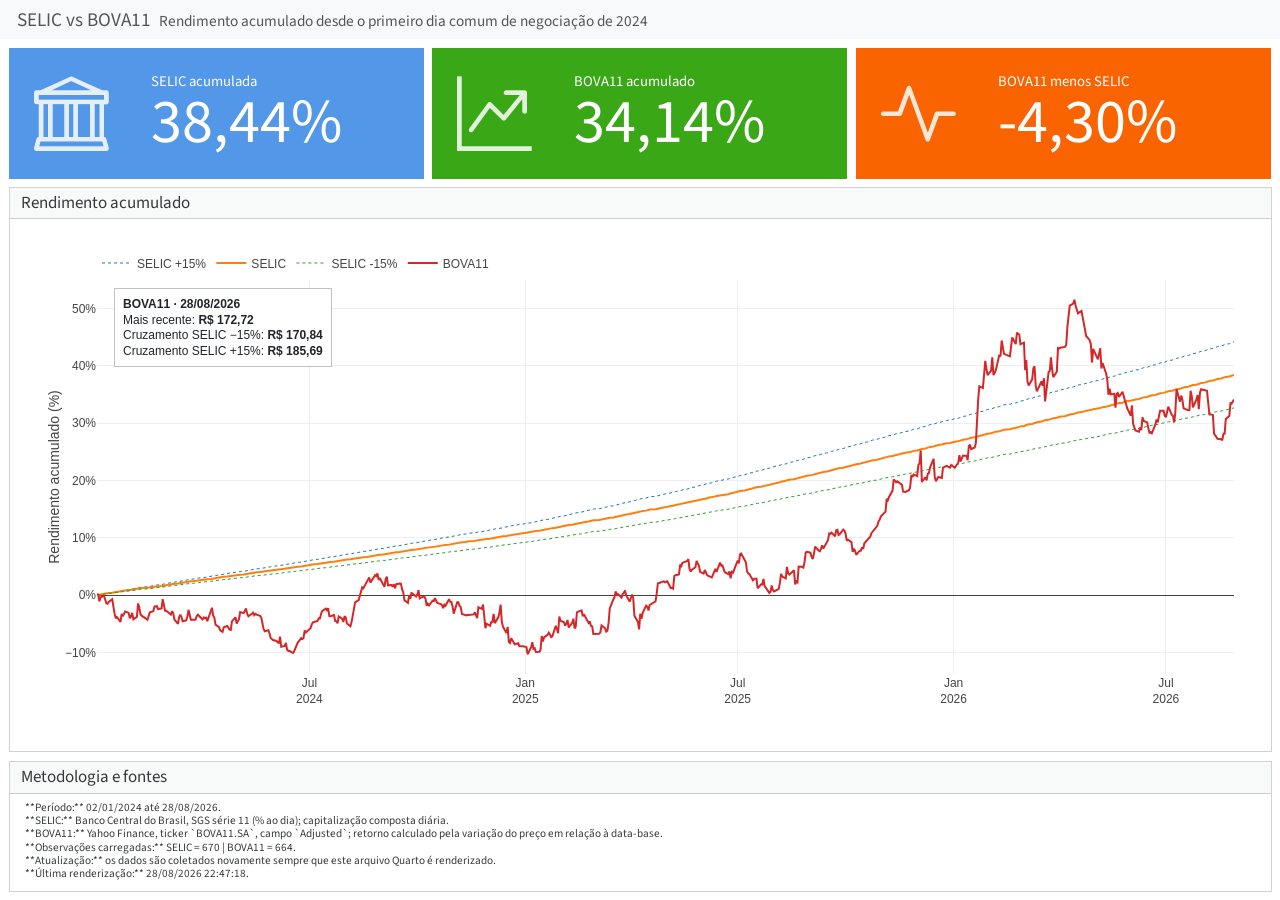
==== commit 76157ede: "Built site for gh-pages" ====
--- a/selic_bova11.html
+++ b/selic_bova11.html
@@ -104,7 +104,7 @@
 SELIC acumulada
 </p>
 <p class="value-box-value">
-38,30%
+38,44%
 </p>
 </div>
 </div>
@@ -120,7 +120,7 @@
 BOVA11 acumulado
 </p>
 <p class="value-box-value">
-33,44%
+34,14%
 </p>
 </div>
 </div>
@@ -136,7 +136,7 @@
 BOVA11 menos SELIC
 </p>
 <p class="value-box-value">
--4,86%
+-4,30%
 </p>
 </div>
 </div>
@@ -151,8 +151,8 @@
 </span></div></div>
 <div class="card-body html-fill-item html-fill-container">
 <div class="cell-output-display html-fill-item html-fill-container">
-<div class="plotly html-widget html-fill-item html-fill-container" id="htmlwidget-42ddff4b4f1b141f537a" style="width:100%;height:406px;"></div>
-<script type="application/json" data-for="htmlwidget-42ddff4b4f1b141f537a">{"x":{"visdat":{"192c4e89279":["function () ","plotlyVisDat"],"192c26fb030":["function () ","data"],"192c2067a71d":["function () ","data"],"192ca14c557":["function () ","data"],"192c6e9dee7":["function () ","data"]},"cur_data":"192c6e9dee7","attrs":{"192c26fb030":{"alpha_stroke":1,"sizes":[10,100],"spans":[1,20],"x":{},"y":{},"type":"scatter","mode":"lines","name":"SELIC +15%","line":{"width":1,"dash":"dot"},"hovertemplate":"<b>SELIC +15%<\/b> <br>Data: %{x|%d/%m/%Y} <br>Acumulado: %{y:.2f}% <extra><\/extra>","inherit":true},"192c2067a71d":{"alpha_stroke":1,"sizes":[10,100],"spans":[1,20],"x":{},"y":{},"type":"scatter","mode":"lines","name":"SELIC","line":{"width":2},"hovertemplate":"<b>SELIC<\/b> <br>Data: %{x|%d/%m/%Y} <br>Acumulado: %{y:.2f}% <extra><\/extra>","inherit":true},"192ca14c557":{"alpha_stroke":1,"sizes":[10,100],"spans":[1,20],"x":{},"y":{},"type":"scatter","mode":"lines","name":"SELIC -15%","line":{"width":1,"dash":"dot"},"hovertemplate":"<b>SELIC -15%<\/b> <br>Data: %{x|%d/%m/%Y} <br>Acumulado: %{y:.2f}% <extra><\/extra>","inherit":true},"192c6e9dee7":{"alpha_stroke":1,"sizes":[10,100],"spans":[1,20],"x":{},"y":{},"type":"scatter","mode":"lines","name":"BOVA11","line":{"width":2},"hovertemplate":"<b>BOVA11<\/b> <br>Data: %{x|%d/%m/%Y} <br>Acumulado: %{y:.2f}% <extra><\/extra>","inherit":true}},"layout":{"margin":{"b":60,"l":70,"t":25,"r":20},"xaxis":{"domain":[0,1],"automargin":true,"title":"","type":"date","tickformat":"%b<br>%Y","showgrid":true},"yaxis":{"domain":[0,1],"automargin":true,"title":"Rendimento acumulado (%)","ticksuffix":"%","showgrid":true,"zeroline":true},"legend":{"orientation":"h","x":0,"y":1.0800000000000001},"annotations":[{"xref":"paper","yref":"paper","x":0.014999999999999999,"y":0.97999999999999998,"xanchor":"left","yanchor":"top","align":"left","showarrow":false,"bgcolor":"rgba(255, 255, 255, 0.94)","bordercolor":"rgba(33, 37, 41, 0.28)","borderwidth":1,"borderpad":8,"font":{"size":12,"color":"#212529"},"text":"<b>BOVA11 · 26/08/2026<\/b><br>Mais recente: <b>R$ 171,82<\/b><br>Cruzamento SELIC −15%: <b>R$ 170,68<\/b><br>Cruzamento SELIC +15%: <b>R$ 185,48<\/b>"}],"hovermode":"x","showlegend":true},"source":"A","config":{"modeBarButtonsToAdd":["hoverclosest","hovercompare"],"showSendToCloud":false,"displaylogo":false,"responsive":true},"data":[{"x":["2024-01-02","2024-01-03","2024-01-04","2024-01-05","2024-01-08","2024-01-09","2024-01-10","2024-01-11","2024-01-12","2024-01-15","2024-01-16","2024-01-17","2024-01-18","2024-01-19","2024-01-22","2024-01-23","2024-01-24","2024-01-25","2024-01-26","2024-01-29","2024-01-30","2024-01-31","2024-02-01","2024-02-02","2024-02-05","2024-02-06","2024-02-07","2024-02-08","2024-02-09","2024-02-14","2024-02-15","2024-02-16","2024-02-19","2024-02-20","2024-02-21","2024-02-22","2024-02-23","2024-02-26","2024-02-27","2024-02-28","2024-02-29","2024-03-01","2024-03-04","2024-03-05","2024-03-06","2024-03-07","2024-03-08","2024-03-11","2024-03-12","2024-03-13","2024-03-14","2024-03-15","2024-03-18","2024-03-19","2024-03-20","2024-03-21","2024-03-22","2024-03-25","2024-03-26","2024-03-27","2024-03-28","2024-04-01","2024-04-02","2024-04-03","2024-04-04","2024-04-05","2024-04-08","2024-04-09","2024-04-10","2024-04-11","2024-04-12","2024-04-15","2024-04-16","2024-04-17","2024-04-18","2024-04-19","2024-04-22","2024-04-23","2024-04-24","2024-04-25","2024-04-26","2024-04-29","2024-04-30","2024-05-02","2024-05-03","2024-05-06","2024-05-07","2024-05-08","2024-05-09","2024-05-10","2024-05-13","2024-05-14","2024-05-15","2024-05-16","2024-05-17","2024-05-20","2024-05-21","2024-05-22","2024-05-23","2024-05-24","2024-05-27","2024-05-28","2024-05-29","2024-05-31","2024-06-03","2024-06-04","2024-06-05","2024-06-06","2024-06-07","2024-06-10","2024-06-11","2024-06-12","2024-06-13","2024-06-14","2024-06-17","2024-06-18","2024-06-19","2024-06-20","2024-06-21","2024-06-24","2024-06-25","2024-06-26","2024-06-27","2024-06-28","2024-07-01","2024-07-02","2024-07-03","2024-07-04","2024-07-05","2024-07-08","2024-07-09","2024-07-10","2024-07-11","2024-07-12","2024-07-15","2024-07-16","2024-07-17","2024-07-18","2024-07-19","2024-07-22","2024-07-23","2024-07-24","2024-07-25","2024-07-26","2024-07-29","2024-07-30","2024-07-31","2024-08-01","2024-08-02","2024-08-05","2024-08-06","2024-08-07","2024-08-08","2024-08-09","2024-08-12","2024-08-13","2024-08-14","2024-08-15","2024-08-16","2024-08-19","2024-08-20","2024-08-21","2024-08-22","2024-08-23","2024-08-26","2024-08-27","2024-08-28","2024-08-29","2024-08-30","2024-09-02","2024-09-03","2024-09-04","2024-09-05","2024-09-06","2024-09-09","2024-09-10","2024-09-11","2024-09-12","2024-09-13","2024-09-16","2024-09-17","2024-09-18","2024-09-19","2024-09-20","2024-09-23","2024-09-24","2024-09-25","2024-09-26","2024-09-27","2024-09-30","2024-10-01","2024-10-02","2024-10-03","2024-10-04","2024-10-07","2024-10-08","2024-10-09","2024-10-10","2024-10-11","2024-10-14","2024-10-15","2024-10-16","2024-10-17","2024-10-18","2024-10-21","2024-10-22","2024-10-23","2024-10-24","2024-10-25","2024-10-28","2024-10-29","2024-10-30","2024-10-31","2024-11-01","2024-11-04","2024-11-05","2024-11-06","2024-11-07","2024-11-08","2024-11-11","2024-11-12","2024-11-13","2024-11-14","2024-11-18","2024-11-19","2024-11-21","2024-11-22","2024-11-25","2024-11-26","2024-11-27","2024-11-28","2024-11-29","2024-12-02","2024-12-03","2024-12-04","2024-12-05","2024-12-06","2024-12-09","2024-12-10","2024-12-11","2024-12-12","2024-12-13","2024-12-16","2024-12-17","2024-12-18","2024-12-19","2024-12-20","2024-12-23","2024-12-24","2024-12-26","2024-12-27","2024-12-30","2024-12-31","2025-01-02","2025-01-03","2025-01-06","2025-01-07","2025-01-08","2025-01-09","2025-01-10","2025-01-13","2025-01-14","2025-01-15","2025-01-16","2025-01-17","2025-01-20","2025-01-21","2025-01-22","2025-01-23","2025-01-24","2025-01-27","2025-01-28","2025-01-29","2025-01-30","2025-01-31","2025-02-03","2025-02-04","2025-02-05","2025-02-06","2025-02-07","2025-02-10","2025-02-11","2025-02-12","2025-02-13","2025-02-14","2025-02-17","2025-02-18","2025-02-19","2025-02-20","2025-02-21","2025-02-24","2025-02-25","2025-02-26","2025-02-27","2025-02-28","2025-03-05","2025-03-06","2025-03-07","2025-03-10","2025-03-11","2025-03-12","2025-03-13","2025-03-14","2025-03-17","2025-03-18","2025-03-19","2025-03-20","2025-03-21","2025-03-24","2025-03-25","2025-03-26","2025-03-27","2025-03-28","2025-03-31","2025-04-01","2025-04-02","2025-04-03","2025-04-04","2025-04-07","2025-04-08","2025-04-09","2025-04-10","2025-04-11","2025-04-14","2025-04-15","2025-04-16","2025-04-17","2025-04-22","2025-04-23","2025-04-24","2025-04-25","2025-04-28","2025-04-29","2025-04-30","2025-05-02","2025-05-05","2025-05-06","2025-05-07","2025-05-08","2025-05-09","2025-05-12","2025-05-13","2025-05-14","2025-05-15","2025-05-16","2025-05-19","2025-05-20","2025-05-21","2025-05-22","2025-05-23","2025-05-26","2025-05-27","2025-05-28","2025-05-29","2025-05-30","2025-06-02","2025-06-03","2025-06-04","2025-06-05","2025-06-06","2025-06-09","2025-06-10","2025-06-11","2025-06-12","2025-06-13","2025-06-16","2025-06-17","2025-06-18","2025-06-20","2025-06-23","2025-06-24","2025-06-25","2025-06-26","2025-06-27","2025-06-30","2025-07-01","2025-07-02","2025-07-03","2025-07-04","2025-07-07","2025-07-08","2025-07-09","2025-07-10","2025-07-11","2025-07-14","2025-07-15","2025-07-16","2025-07-17","2025-07-18","2025-07-21","2025-07-22","2025-07-23","2025-07-24","2025-07-25","2025-07-28","2025-07-29","2025-07-30","2025-07-31","2025-08-01","2025-08-04","2025-08-05","2025-08-06","2025-08-07","2025-08-08","2025-08-11","2025-08-12","2025-08-13","2025-08-14","2025-08-15","2025-08-18","2025-08-19","2025-08-20","2025-08-21","2025-08-22","2025-08-25","2025-08-26","2025-08-27","2025-08-28","2025-08-29","2025-09-01","2025-09-02","2025-09-03","2025-09-04","2025-09-05","2025-09-08","2025-09-09","2025-09-10","2025-09-11","2025-09-12","2025-09-15","2025-09-16","2025-09-17","2025-09-18","2025-09-19","2025-09-22","2025-09-23","2025-09-24","2025-09-25","2025-09-26","2025-09-29","2025-09-30","2025-10-01","2025-10-02","2025-10-03","2025-10-06","2025-10-07","2025-10-08","2025-10-09","2025-10-10","2025-10-13","2025-10-14","2025-10-15","2025-10-16","2025-10-17","2025-10-20","2025-10-21","2025-10-22","2025-10-23","2025-10-24","2025-10-27","2025-10-28","2025-10-29","2025-10-30","2025-10-31","2025-11-03","2025-11-04","2025-11-05","2025-11-06","2025-11-07","2025-11-10","2025-11-11","2025-11-12","2025-11-13","2025-11-14","2025-11-17","2025-11-18","2025-11-19","2025-11-21","2025-11-24","2025-11-25","2025-11-26","2025-11-27","2025-11-28","2025-12-01","2025-12-02","2025-12-03","2025-12-04","2025-12-05","2025-12-08","2025-12-09","2025-12-10","2025-12-11","2025-12-12","2025-12-15","2025-12-16","2025-12-17","2025-12-18","2025-12-19","2025-12-22","2025-12-23","2025-12-24","2025-12-26","2025-12-29","2025-12-30","2025-12-31","2026-01-02","2026-01-05","2026-01-06","2026-01-07","2026-01-08","2026-01-09","2026-01-12","2026-01-13","2026-01-14","2026-01-15","2026-01-16","2026-01-19","2026-01-20","2026-01-21","2026-01-22","2026-01-23","2026-01-26","2026-01-27","2026-01-28","2026-01-29","2026-01-30","2026-02-02","2026-02-03","2026-02-04","2026-02-05","2026-02-06","2026-02-09","2026-02-10","2026-02-11","2026-02-12","2026-02-13","2026-02-18","2026-02-19","2026-02-20","2026-02-23","2026-02-24","2026-02-25","2026-02-26","2026-02-27","2026-03-02","2026-03-03","2026-03-04","2026-03-05","2026-03-06","2026-03-09","2026-03-10","2026-03-11","2026-03-12","2026-03-13","2026-03-16","2026-03-17","2026-03-18","2026-03-19","2026-03-20","2026-03-23","2026-03-24","2026-03-25","2026-03-26","2026-03-27","2026-03-30","2026-03-31","2026-04-01","2026-04-02","2026-04-06","2026-04-07","2026-04-08","2026-04-09","2026-04-10","2026-04-13","2026-04-14","2026-04-15","2026-04-16","2026-04-17","2026-04-20","2026-04-22","2026-04-23","2026-04-24","2026-04-27","2026-04-28","2026-04-29","2026-04-30","2026-05-04","2026-05-05","2026-05-06","2026-05-07","2026-05-08","2026-05-11","2026-05-12","2026-05-13","2026-05-14","2026-05-15","2026-05-18","2026-05-19","2026-05-20","2026-05-21","2026-05-22","2026-05-25","2026-05-26","2026-05-27","2026-05-28","2026-05-29","2026-06-01","2026-06-02","2026-06-03","2026-06-05","2026-06-08","2026-06-09","2026-06-10","2026-06-11","2026-06-12","2026-06-15","2026-06-16","2026-06-17","2026-06-18","2026-06-19","2026-06-22","2026-06-23","2026-06-24","2026-06-25","2026-06-26","2026-06-29","2026-06-30","2026-07-01","2026-07-02","2026-07-03","2026-07-06","2026-07-07","2026-07-08","2026-07-09","2026-07-10","2026-07-13","2026-07-14","2026-07-15","2026-07-16","2026-07-17","2026-07-20","2026-07-21","2026-07-22","2026-07-23","2026-07-24","2026-07-27","2026-07-28","2026-07-29","2026-07-30","2026-07-31","2026-08-03","2026-08-04","2026-08-05","2026-08-06","2026-08-07","2026-08-10","2026-08-11","2026-08-12","2026-08-13","2026-08-14","2026-08-17","2026-08-18","2026-08-19","2026-08-20","2026-08-21","2026-08-24","2026-08-25","2026-08-26","2026-08-27"],"y":[0,0.050299850000010686,0.10062170065140762,0.15096556157705332,0.20133144240404907,0.25171935276365853,0.30212930229138402,0.35256130062691571,0.40301535741420808,0.45349148230140351,0.50398968494085761,0.55450997498916466,0.60505236210713242,0.65561685595980745,0.70620346621644958,0.75681220255055737,0.80744307463981746,0.85809609216625715,0.908771264816015,0.959468602279545,1.010188114251489,1.060929810430804,1.1096254947513828,1.1583416103202149,1.207078165709673,1.2558351694956793,1.304612630257731,1.3534105565790022,1.4022289570462421,1.4510678402497488,1.4999272147834983,1.5488070892449899,1.597707472235451,1.6466283723595563,1.6955697982257598,1.7445317584459883,1.7935142616358966,1.8425173164146633,1.8915409314051188,1.9405851152336937,1.9896498765305213,2.0387352239292076,2.0878411660671379,2.1369677115851702,2.1861148691279162,2.2352826473435625,2.2844710548839218,2.3336801004044072,2.3829097925641594,2.4321601400258186,2.4814311514557774,2.5307228355240041,2.5800352009040926,2.6293682562733398,2.6787220103126428,2.7259911993697417,2.7732793755146723,2.8205865463742419,2.8679127195781682,2.9152579027593615,2.9626221035537443,3.0100053296003044,3.0574075885410932,3.1048288880212511,3.1522692356889843,3.1997286391955879,3.2472071061953698,3.2947046443457793,3.3422212613073294,3.3897569647435475,3.4373117623211256,3.4848856617098209,3.5324786705824294,3.5800907966148108,3.6277220474859915,3.6753724308780109,3.7230419544760491,3.7707306259683255,3.8184384530461486,3.8661654434039678,3.9139116047392717,3.961676944752663,4.0094614711478354,4.0572651916315472,4.1050881139137205,4.1529302457073189,4.2007915947283943,4.2486721686961655,4.2955011222568,4.3423484655475031,4.3892142057899139,4.4360983502085345,4.4830009060306235,4.5299218804864276,4.5768612808088749,4.6238191142338536,4.6707953879999859,4.717790109348857,4.7648032855247822,4.8118349237749891,4.8588850313495646,4.9059536155013532,4.9530406834861633,5.0001462425625336,5.0472702999919656,5.0944128630387953,5.1415739389700894,5.1887535350559055,5.2359516585691068,5.2831683167854431,5.3304035169834236,5.377657266444543,5.4249295724530544,5.4722204422961473,5.5195298832638207,5.5668579026489837,5.6142045077473295,5.6615697058575138,5.7089535042809745,5.7563559103221111,5.8037769312880831,5.8512165744889852,5.8986748472377961,5.9461517568502815,5.9936473106451906,6.0411615159440597,6.0886943800713587,6.1362459103543925,6.1838161141234043,6.2314049987113931,6.2790125714543983,6.3266388396911637,6.3742838107635249,6.4219474920159989,6.4696298907960879,6.5173310144542071,6.5650508703435797,6.6127894658203417,6.6605468082435628,6.7083229049751498,6.7561177633799181,6.8039313908255954,6.8517637946827445,6.8996149823249135,6.9474849611284624,6.9953737384726846,7.0432813217397623,7.091207718314811,7.1391529355857823,7.1871169809435651,7.2350998617819826,7.2831015854976942,7.3311221594902944,7.3791615911623172,7.4272198879191524,7.4752970571691293,7.5233931063234873,7.5715080427963262,7.6196418740047314,7.6677946073686263,7.7159662503109177,7.7641568102574272,7.8123662946368082,7.8605947108807035,7.9088420664236398,7.957108368703107,8.0053936251594795,8.0536978432360957,8.1020210303791007,8.1503631940377286,8.1987243416640272,8.2471044807130003,8.2955036186425666,8.3439217629135811,8.392358920989885,8.4408151003381278,8.4892903084280249,8.537784552732127,8.5862978407259689,8.6348301798880254,8.6833815776996293,8.7319520416451777,8.7816526921412947,8.8313733063946405,8.8811138924243718,8.9308744582526529,8.9806550119050499,9.0304555614102409,9.080276114800121,9.130116680109932,9.1799772653779783,9.2298578786459391,9.279758527958629,9.3296792213641364,9.3796199669137632,9.4295807726620513,9.4795616466668182,9.5295625969890736,9.5795836316930085,9.6296247588461732,9.6796859865192975,9.7297673227863619,9.779868775724589,9.8299903534144146,9.8801320639395449,9.9302939153870113,9.9804759158469256,10.030678073412776,10.080900396181322,10.131142892252456,10.181405569729415,10.231688436718668,10.281991501329909,10.33231477167616,10.38265825587364,10.433021962041851,10.483405898303568,10.536054970916311,10.588726133500483,10.641419395324318,10.694134765660028,10.746872253783657,10.799631868975183,10.852413620518439,10.905217517701216,10.958043569815105,11.010891786155691,11.063762176022431,11.116654748718615,11.169569513551542,11.222506479832367,11.275465656876104,11.328447054001771,11.381450680532218,11.434476545794254,11.487524659118568,11.540595029839805,11.593687667296471,11.646802580831055,11.699939779789871,11.757604723381872,11.815295912019625,11.873013357648047,11.930757072217505,11.988527067683778,12.046323356008083,12.104145949157099,12.161994859102949,12.219870097823186,12.277771677300787,12.335699609524266,12.393653906487573,12.451634580189999,12.509641642636501,12.567675105837298,12.625734981808201,12.683821282570486,12.741934020150813,12.800073206581388,12.858238853899902,12.916430974149471,12.974649579378733,13.032894681641784,13.091166292998247,13.14946442551317,13.20778909125716,13.266140302306264,13.324518070742043,13.382922408651577,13.441353328127416,13.499810841267637,13.55829496017582,13.616805696961027,13.679875519970672,13.742976270529427,13.806107963803194,13.869270614965432,13.932464239196902,13.995688851685873,14.058944467628073,14.122231102226685,14.185548770692293,14.248897488242992,14.312277270104309,14.375688131509275,14.439130087698329,14.502603153919443,14.566107345428014,14.629642677487006,14.693209165366781,14.756806824345215,14.820435669707658,14.88409571674705,14.947786980763659,15.011509477065458,15.075263220967711,15.139048227793378,15.202864512872859,15.266712091544036,15.330590979152371,15.394501191050837,15.458442742599933,15.522415649167602,15.586419926129508,15.650455588868704,15.71452265277583,15.783188298670538,15.851890015315707,15.920627821659657,15.989401736660664,16.058211779286935,16.12705796851672,16.195940323338164,16.26485886274941,16.3338136057586,16.402804571383864,16.471831778653243,16.540895246604883,16.609994994286872,16.679131040757326,16.74830340508435,16.817512106346076,16.886757163630659,16.956038596036272,17.02535642267117,17.094710662653551,17.164101335111752,17.233528459184104,17.302992054019011,17.37249213877492,17.442028732620319,17.511601854733843,17.581211524304152,17.650857760530009,17.720540582620167,17.790260009793638,17.860016061279396,17.929808756316532,18.00194444633625,18.0741192815095,18.146333283078807,18.218586472298199,18.290878870433264,18.363210498761095,18.435581378570351,18.507991531161245,18.580440977845541,18.652929739946586,18.725457838799279,18.798025295750104,18.870632132157095,18.943278369389944,19.01596402882987,19.08868913186976,19.161453699914063,19.234257754378845,19.307101316691838,19.379984408292348,19.452907050631378,19.52586926517148,19.598871073386931,19.671912496763607,19.744993556799123,19.818114275002632,19.891274672895122,19.964474772009112,20.0377145938889,20.110994160090424,20.185482202280831,20.260011310473757,20.334581507309348,20.409192815440171,20.483845257531261,20.558538856260206,20.633273634317046,20.708049614404395,20.782866819237334,20.857725271543458,20.932624994062927,21.007566009548405,21.08254834076515,21.157572010490906,21.232637041516028,21.307743456643397,21.382891278688486,21.458080530479354,21.533311234856633,21.608583414673518,21.68389709279586,21.759252292102133,21.834649035483281,21.910087345843056,21.985567246097695,22.061088759176172,22.136651908019992,22.212256715583404,22.287903204833281,22.363591398749158,22.439321320323213,22.515092992560323,22.590906438478068,22.666761681106678,22.742658743489105,22.818597648680996,22.894578419750701,22.970601079779307,23.0466656518606,23.122772159101139,23.198920624620179,23.275111071549762,23.351343523034622,23.427618002232322,23.503934532313142,23.580293136460156,23.656693837869238,23.733136659748997,23.809621625320894,23.886148757819168,23.96271808049087,24.039329616595818,24.11598338940674,24.192679422209189,24.269417738301449,24.346198360994766,24.423021313613177,24.499886619493601,24.576794301985796,24.653744384452438,24.730736890269046,24.807771842824039,24.884849265518699,24.961969181767291,25.039131614996911,25.116336588647567,25.193584126172265,25.270874251036908,25.348206986720225,25.425582356714102,25.50300038452319,25.580461093665193,25.657964507670755,25.735510650083476,25.813099544459991,25.890731214369861,25.96840568339568,26.046122975133009,26.123883113190413,26.201686121189589,26.279532022765075,26.357420841564551,26.435352601248713,26.513327325491328,26.591345037979153,26.669405762412048,26.747509522502956,26.825656341977794,26.9038462445757,26.982079254048816,27.060355394162382,27.138674688694756,27.217037161437382,27.295442836194873,27.373891736784916,27.452383887038319,27.530919310799099,27.609498031924325,27.688120074284331,27.76678546176251,27.845494218255453,27.924246367672929,28.00304193393788,28.081880940986501,28.160763412768087,28.239689373245191,28.318658846393589,28.397671856202177,28.47672842667324,28.555828581822155,28.634972345677635,28.714159742281517,28.793390795689042,28.872665529968646,28.951983969201979,29.031346137484043,29.110752058923111,29.19020175764074,29.26969525777174,29.349232583464321,29.428813758879929,29.508438808193358,29.588107755592713,29.667820625279447,29.74757744146839,29.827378228387641,29.907223010278766,29.987111811396556,30.067044656009326,30.14702156839866,30.227042572859521,30.307107693700384,30.387216955242994,30.467370381822619,30.547567997787841,30.627809827500684,30.708095895336697,30.788426225684798,30.86880084294727,30.949219771540008,31.029683035892273,31.110190660446801,31.190742669659805,31.271339088001049,31.351979939953683,31.432665250014377,31.513395042693354,31.594169342514352,31.67498817401459,31.755851561744834,31.836759530269351,31.917712104166011,31.998709308026154,32.079751166454777,32.160837704070346,32.241968945505022,32.323144915404363,32.404365638427691,32.485631139247801,32.566941442551226,32.648296573037918,32.729696555421626,32.811141414429599,32.892631174802801,32.974165861295788,33.055745498676806,33.13737011172767,33.219039725243995,33.300754364034908,33.382514052923391,33.464318816745887,33.546168680352771,33.628063668607965,33.710003806389103,33.791989118587622,33.874019630108606,33.956095365870873,34.038216350807055,34.120382609863434,34.202594168000068,34.284851050190852,34.367153281423342,34.449500886698949,34.531893891032787,34.614332319453872,34.696816197004949,34.779345548742512,34.861920399736995,34.944540775072596,35.025909679569608,35.107322739716324,35.188779979474283,35.270281422817924,35.351827093734848,35.433417016225548,35.515051214303568,35.596729711995501,35.678452533341037,35.760219702392781,35.842031243216496,35.923887179890926,36.005787536507988,36.087732337172532,36.169721606002653,36.251755367129356,36.333833644696881,36.415956462862525,36.498123845796663,36.580335817682808,36.662592402717664,36.744893625110933,36.827239509085516,36.909630078877534,36.992065358736113,37.074545372923687,37.157070145715785,37.23963970140106,37.320935669001607,37.402275048648868,37.483657863524861,37.565084136823991,37.646553891753065,37.728067151531256,37.809623939390171,37.891224278573816,37.972868192338581,38.054555703953284,38.136286836699213,38.218061613870034,38.299880058771826,38.381742194723202,38.463648045055201,38.545597633111278,38.627590982247348,38.709628115831862,38.791709057245761,38.873833829882322,38.956002457147463,39.038214962459605,39.12047136924955,39.202771700960746,39.285115981049053,39.367504232982959,39.449936480243366,39.5324127463238,39.614933054730336,39.697497428981585,39.780105892608688,39.862758469155317,39.945455182177845,40.026849579239631,40.108286733592074,40.189766667696126,40.271289404024309,40.352854965061148,40.43446337330284,40.516114651257482,40.597808821444929,40.679545906396918,40.761325928656987,40.843148910780585,40.925014875334909,41.006923844899063,41.08887584206402,41.170870889432635,41.25290900961955,41.334990225251396,41.417114558966631,41.499282033415597,41.58149267126057,41.663746495175729,41.746043527847092,41.828383791972712,41.910767310262493,41.993194105438221,42.075664200233746,42.158177617394763,42.240734379678962,42.323334509855961,42.405978030707338,42.488664965026636,42.571395335619421,42.654169165303173,42.736986476907397,42.819847293273604,42.901377026385305,42.982948877757146,43.064562869147416,43.146219022325617,43.22791735907257,43.30965790118028,43.391440670452042,43.473265688702412,43.555132977757211,43.637042559453548,43.718994455639766,43.800988688175572,43.883025278931875,43.965104249791004,44.047225622646458,44.129389419403125],"type":"scatter","mode":"lines","name":"SELIC +15%","line":{"color":"rgba(31,119,180,1)","width":1,"dash":"dot"},"hovertemplate":["<b>SELIC +15%<\/b> <br>Data: %{x|%d/%m/%Y} <br>Acumulado: %{y:.2f}% <extra><\/extra>","<b>SELIC +15%<\/b> <br>Data: %{x|%d/%m/%Y} <br>Acumulado: %{y:.2f}% <extra><\/extra>","<b>SELIC +15%<\/b> <br>Data: %{x|%d/%m/%Y} <br>Acumulado: %{y:.2f}% <extra><\/extra>","<b>SELIC +15%<\/b> <br>Data: %{x|%d/%m/%Y} <br>Acumulado: %{y:.2f}% <extra><\/extra>","<b>SELIC +15%<\/b> <br>Data: %{x|%d/%m/%Y} <br>Acumulado: %{y:.2f}% <extra><\/extra>","<b>SELIC +15%<\/b> <br>Data: %{x|%d/%m/%Y} <br>Acumulado: %{y:.2f}% <extra><\/extra>","<b>SELIC +15%<\/b> <br>Data: %{x|%d/%m/%Y} <br>Acumulado: %{y:.2f}% <extra><\/extra>","<b>SELIC +15%<\/b> <br>Data: %{x|%d/%m/%Y} <br>Acumulado: %{y:.2f}% <extra><\/extra>","<b>SELIC +15%<\/b> <br>Data: %{x|%d/%m/%Y} <br>Acumulado: %{y:.2f}% <extra><\/extra>","<b>SELIC +15%<\/b> <br>Data: %{x|%d/%m/%Y} <br>Acumulado: %{y:.2f}% <extra><\/extra>","<b>SELIC +15%<\/b> <br>Data: %{x|%d/%m/%Y} <br>Acumulado: %{y:.2f}% <extra><\/extra>","<b>SELIC +15%<\/b> <br>Data: %{x|%d/%m/%Y} <br>Acumulado: %{y:.2f}% <extra><\/extra>","<b>SELIC +15%<\/b> <br>Data: %{x|%d/%m/%Y} <br>Acumulado: %{y:.2f}% <extra><\/extra>","<b>SELIC +15%<\/b> <br>Data: %{x|%d/%m/%Y} <br>Acumulado: %{y:.2f}% <extra><\/extra>","<b>SELIC +15%<\/b> <br>Data: %{x|%d/%m/%Y} <br>Acumulado: %{y:.2f}% <extra><\/extra>","<b>SELIC +15%<\/b> <br>Data: %{x|%d/%m/%Y} <br>Acumulado: %{y:.2f}% <extra><\/extra>","<b>SELIC +15%<\/b> <br>Data: %{x|%d/%m/%Y} <br>Acumulado: %{y:.2f}% <extra><\/extra>","<b>SELIC +15%<\/b> <br>Data: %{x|%d/%m/%Y} <br>Acumulado: %{y:.2f}% <extra><\/extra>","<b>SELIC +15%<\/b> <br>Data: %{x|%d/%m/%Y} <br>Acumulado: %{y:.2f}% <extra><\/extra>","<b>SELIC +15%<\/b> <br>Data: %{x|%d/%m/%Y} <br>Acumulado: %{y:.2f}% <extra><\/extra>","<b>SELIC +15%<\/b> <br>Data: %{x|%d/%m/%Y} <br>Acumulado: %{y:.2f}% <extra><\/extra>","<b>SELIC +15%<\/b> <br>Data: %{x|%d/%m/%Y} <br>Acumulado: %{y:.2f}% <extra><\/extra>","<b>SELIC +15%<\/b> <br>Data: %{x|%d/%m/%Y} <br>Acumulado: %{y:.2f}% <extra><\/extra>","<b>SELIC +15%<\/b> <br>Data: %{x|%d/%m/%Y} <br>Acumulado: %{y:.2f}% <extra><\/extra>","<b>SELIC +15%<\/b> <br>Data: %{x|%d/%m/%Y} <br>Acumulado: %{y:.2f}% <extra><\/extra>","<b>SELIC +15%<\/b> <br>Data: %{x|%d/%m/%Y} <br>Acumulado: %{y:.2f}% <extra><\/extra>","<b>SELIC +15%<\/b> <br>Data: %{x|%d/%m/%Y} <br>Acumulado: %{y:.2f}% <extra><\/extra>","<b>SELIC +15%<\/b> <br>Data: %{x|%d/%m/%Y} <br>Acumulado: %{y:.2f}% <extra><\/extra>","<b>SELIC +15%<\/b> <br>Data: %{x|%d/%m/%Y} <br>Acumulado: %{y:.2f}% <extra><\/extra>","<b>SELIC +15%<\/b> <br>Data: %{x|%d/%m/%Y} <br>Acumulado: %{y:.2f}% <extra><\/extra>","<b>SELIC +15%<\/b> <br>Data: %{x|%d/%m/%Y} <br>Acumulado: %{y:.2f}% <extra><\/extra>","<b>SELIC +15%<\/b> <br>Data: %{x|%d/%m/%Y} <br>Acumulado: %{y:.2f}% <extra><\/extra>","<b>SELIC +15%<\/b> <br>Data: %{x|%d/%m/%Y} <br>Acumulado: %{y:.2f}% <extra><\/extra>","<b>SELIC +15%<\/b> <br>Data: %{x|%d/%m/%Y} <br>Acumulado: %{y:.2f}% <extra><\/extra>","<b>SELIC +15%<\/b> <br>Data: %{x|%d/%m/%Y} <br>Acumulado: %{y:.2f}% <extra><\/extra>","<b>SELIC +15%<\/b> <br>Data: %{x|%d/%m/%Y} <br>Acumulado: %{y:.2f}% <extra><\/extra>","<b>SELIC +15%<\/b> <br>Data: %{x|%d/%m/%Y} <br>Acumulado: %{y:.2f}% <extra><\/extra>","<b>SELIC +15%<\/b> <br>Data: %{x|%d/%m/%Y} <br>Acumulado: %{y:.2f}% <extra><\/extra>","<b>SELIC +15%<\/b> <br>Data: %{x|%d/%m/%Y} <br>Acumulado: %{y:.2f}% <extra><\/extra>","<b>SELIC +15%<\/b> <br>Data: %{x|%d/%m/%Y} <br>Acumulado: %{y:.2f}% <extra><\/extra>","<b>SELIC +15%<\/b> <br>Data: %{x|%d/%m/%Y} <br>Acumulado: %{y:.2f}% <extra><\/extra>","<b>SELIC +15%<\/b> <br>Data: %{x|%d/%m/%Y} <br>Acumulado: %{y:.2f}% <extra><\/extra>","<b>SELIC +15%<\/b> <br>Data: %{x|%d/%m/%Y} <br>Acumulado: %{y:.2f}% <extra><\/extra>","<b>SELIC +15%<\/b> <br>Data: %{x|%d/%m/%Y} <br>Acumulado: %{y:.2f}% <extra><\/extra>","<b>SELIC +15%<\/b> <br>Data: %{x|%d/%m/%Y} <br>Acumulado: %{y:.2f}% <extra><\/extra>","<b>SELIC +15%<\/b> <br>Data: %{x|%d/%m/%Y} <br>Acumulado: %{y:.2f}% <extra><\/extra>","<b>SELIC +15%<\/b> <br>Data: %{x|%d/%m/%Y} <br>Acumulado: %{y:.2f}% <extra><\/extra>","<b>SELIC +15%<\/b> <br>Data: %{x|%d/%m/%Y} <br>Acumulado: %{y:.2f}% <extra><\/extra>","<b>SELIC +15%<\/b> <br>Data: %{x|%d/%m/%Y} <br>Acumulado: %{y:.2f}% <extra><\/extra>","<b>SELIC +15%<\/b> <br>Data: %{x|%d/%m/%Y} <br>Acumulado: %{y:.2f}% <extra><\/extra>","<b>SELIC +15%<\/b> <br>Data: %{x|%d/%m/%Y} <br>Acumulado: %{y:.2f}% <extra><\/extra>","<b>SELIC +15%<\/b> <br>Data: %{x|%d/%m/%Y} <br>Acumulado: %{y:.2f}% <extra><\/extra>","<b>SELIC +15%<\/b> <br>Data: %{x|%d/%m/%Y} <br>Acumulado: %{y:.2f}% <extra><\/extra>","<b>SELIC +15%<\/b> <br>Data: %{x|%d/%m/%Y} <br>Acumulado: %{y:.2f}% <extra><\/extra>","<b>SELIC +15%<\/b> <br>Data: %{x|%d/%m/%Y} <br>Acumulado: %{y:.2f}% <extra><\/extra>","<b>SELIC +15%<\/b> <br>Data: %{x|%d/%m/%Y} <br>Acumulado: %{y:.2f}% <extra><\/extra>","<b>SELIC +15%<\/b> <br>Data: %{x|%d/%m/%Y} <br>Acumulado: %{y:.2f}% <extra><\/extra>","<b>SELIC +15%<\/b> <br>Data: %{x|%d/%m/%Y} <br>Acumulado: %{y:.2f}% <extra><\/extra>","<b>SELIC +15%<\/b> <br>Data: %{x|%d/%m/%Y} <br>Acumulado: %{y:.2f}% <extra><\/extra>","<b>SELIC +15%<\/b> <br>Data: %{x|%d/%m/%Y} <br>Acumulado: %{y:.2f}% <extra><\/extra>","<b>SELIC +15%<\/b> <br>Data: %{x|%d/%m/%Y} <br>Acumulado: %{y:.2f}% <extra><\/extra>","<b>SELIC +15%<\/b> <br>Data: %{x|%d/%m/%Y} <br>Acumulado: %{y:.2f}% <extra><\/extra>","<b>SELIC +15%<\/b> <br>Data: %{x|%d/%m/%Y} <br>Acumulado: %{y:.2f}% <extra><\/extra>","<b>SELIC +15%<\/b> <br>Data: %{x|%d/%m/%Y} <br>Acumulado: %{y:.2f}% <extra><\/extra>","<b>SELIC +15%<\/b> <br>Data: %{x|%d/%m/%Y} <br>Acumulado: %{y:.2f}% <extra><\/extra>","<b>SELIC +15%<\/b> <br>Data: %{x|%d/%m/%Y} <br>Acumulado: %{y:.2f}% <extra><\/extra>","<b>SELIC +15%<\/b> <br>Data: %{x|%d/%m/%Y} <br>Acumulado: %{y:.2f}% <extra><\/extra>","<b>SELIC +15%<\/b> <br>Data: %{x|%d/%m/%Y} <br>Acumulado: %{y:.2f}% <extra><\/extra>","<b>SELIC +15%<\/b> <br>Data: %{x|%d/%m/%Y} <br>Acumulado: %{y:.2f}% <extra><\/extra>","<b>SELIC +15%<\/b> <br>Data: %{x|%d/%m/%Y} <br>Acumulado: %{y:.2f}% <extra><\/extra>","<b>SELIC +15%<\/b> <br>Data: %{x|%d/%m/%Y} <br>Acumulado: %{y:.2f}% <extra><\/extra>","<b>SELIC +15%<\/b> <br>Data: %{x|%d/%m/%Y} <br>Acumulado: %{y:.2f}% <extra><\/extra>","<b>SELIC +15%<\/b> <br>Data: %{x|%d/%m/%Y} <br>Acumulado: %{y:.2f}% <extra><\/extra>","<b>SELIC +15%<\/b> <br>Data: %{x|%d/%m/%Y} <br>Acumulado: %{y:.2f}% <extra><\/extra>","<b>SELIC +15%<\/b> <br>Data: %{x|%d/%m/%Y} <br>Acumulado: %{y:.2f}% <extra><\/extra>","<b>SELIC +15%<\/b> <br>Data: %{x|%d/%m/%Y} <br>Acumulado: %{y:.2f}% <extra><\/extra>","<b>SELIC +15%<\/b> <br>Data: %{x|%d/%m/%Y} <br>Acumulado: %{y:.2f}% <extra><\/extra>","<b>SELIC +15%<\/b> <br>Data: %{x|%d/%m/%Y} <br>Acumulado: %{y:.2f}% <extra><\/extra>","<b>SELIC +15%<\/b> <br>Data: %{x|%d/%m/%Y} <br>Acumulado: %{y:.2f}% <extra><\/extra>","<b>SELIC +15%<\/b> <br>Data: %{x|%d/%m/%Y} <br>Acumulado: %{y:.2f}% <extra><\/extra>","<b>SELIC +15%<\/b> <br>Data: %{x|%d/%m/%Y} <br>Acumulado: %{y:.2f}% <extra><\/extra>","<b>SELIC +15%<\/b> <br>Data: %{x|%d/%m/%Y} <br>Acumulado: %{y:.2f}% <extra><\/extra>","<b>SELIC +15%<\/b> <br>Data: %{x|%d/%m/%Y} <br>Acumulado: %{y:.2f}% <extra><\/extra>","<b>SELIC +15%<\/b> <br>Data: %{x|%d/%m/%Y} <br>Acumulado: %{y:.2f}% <extra><\/extra>","<b>SELIC +15%<\/b> <br>Data: %{x|%d/%m/%Y} <br>Acumulado: %{y:.2f}% <extra><\/extra>","<b>SELIC +15%<\/b> <br>Data: %{x|%d/%m/%Y} <br>Acumulado: %{y:.2f}% <extra><\/extra>","<b>SELIC +15%<\/b> <br>Data: %{x|%d/%m/%Y} <br>Acumulado: %{y:.2f}% <extra><\/extra>","<b>SELIC +15%<\/b> <br>Data: %{x|%d/%m/%Y} <br>Acumulado: %{y:.2f}% <extra><\/extra>","<b>SELIC +15%<\/b> <br>Data: %{x|%d/%m/%Y} <br>Acumulado: %{y:.2f}% <extra><\/extra>","<b>SELIC +15%<\/b> <br>Data: %{x|%d/%m/%Y} <br>Acumulado: %{y:.2f}% <extra><\/extra>","<b>SELIC +15%<\/b> <br>Data: %{x|%d/%m/%Y} <br>Acumulado: %{y:.2f}% <extra><\/extra>","<b>SELIC +15%<\/b> <br>Data: %{x|%d/%m/%Y} <br>Acumulado: %{y:.2f}% <extra><\/extra>","<b>SELIC +15%<\/b> <br>Data: %{x|%d/%m/%Y} <br>Acumulado: %{y:.2f}% <extra><\/extra>","<b>SELIC +15%<\/b> <br>Data: %{x|%d/%m/%Y} <br>Acumulado: %{y:.2f}% <extra><\/extra>","<b>SELIC +15%<\/b> <br>Data: %{x|%d/%m/%Y} <br>Acumulado: %{y:.2f}% <extra><\/extra>","<b>SELIC +15%<\/b> <br>Data: %{x|%d/%m/%Y} <br>Acumulado: %{y:.2f}% <extra><\/extra>","<b>SELIC +15%<\/b> <br>Data: %{x|%d/%m/%Y} <br>Acumulado: %{y:.2f}% <extra><\/extra>","<b>SELIC +15%<\/b> <br>Data: %{x|%d/%m/%Y} <br>Acumulado: %{y:.2f}% <extra><\/extra>","<b>SELIC +15%<\/b> <br>Data: %{x|%d/%m/%Y} <br>Acumulado: %{y:.2f}% <extra><\/extra>","<b>SELIC +15%<\/b> <br>Data: %{x|%d/%m/%Y} <br>Acumulado: %{y:.2f}% <extra><\/extra>","<b>SELIC +15%<\/b> <br>Data: %{x|%d/%m/%Y} <br>Acumulado: %{y:.2f}% <extra><\/extra>","<b>SELIC +15%<\/b> <br>Data: %{x|%d/%m/%Y} <br>Acumulado: %{y:.2f}% <extra><\/extra>","<b>SELIC +15%<\/b> <br>Data: %{x|%d/%m/%Y} <br>Acumulado: %{y:.2f}% <extra><\/extra>","<b>SELIC +15%<\/b> <br>Data: %{x|%d/%m/%Y} <br>Acumulado: %{y:.2f}% <extra><\/extra>","<b>SELIC +15%<\/b> <br>Data: %{x|%d/%m/%Y} <br>Acumulado: %{y:.2f}% <extra><\/extra>","<b>SELIC +15%<\/b> <br>Data: %{x|%d/%m/%Y} <br>Acumulado: %{y:.2f}% <extra><\/extra>","<b>SELIC +15%<\/b> <br>Data: %{x|%d/%m/%Y} <br>Acumulado: %{y:.2f}% <extra><\/extra>","<b>SELIC +15%<\/b> <br>Data: %{x|%d/%m/%Y} <br>Acumulado: %{y:.2f}% <extra><\/extra>","<b>SELIC +15%<\/b> <br>Data: %{x|%d/%m/%Y} <br>Acumulado: %{y:.2f}% <extra><\/extra>","<b>SELIC +15%<\/b> <br>Data: %{x|%d/%m/%Y} <br>Acumulado: %{y:.2f}% <extra><\/extra>","<b>SELIC +15%<\/b> <br>Data: %{x|%d/%m/%Y} <br>Acumulado: %{y:.2f}% <extra><\/extra>","<b>SELIC +15%<\/b> <br>Data: %{x|%d/%m/%Y} <br>Acumulado: %{y:.2f}% <extra><\/extra>","<b>SELIC +15%<\/b> <br>Data: %{x|%d/%m/%Y} <br>Acumulado: %{y:.2f}% <extra><\/extra>","<b>SELIC +15%<\/b> <br>Data: %{x|%d/%m/%Y} <br>Acumulado: %{y:.2f}% <extra><\/extra>","<b>SELIC +15%<\/b> <br>Data: %{x|%d/%m/%Y} <br>Acumulado: %{y:.2f}% <extra><\/extra>","<b>SELIC +15%<\/b> <br>Data: %{x|%d/%m/%Y} <br>Acumulado: %{y:.2f}% <extra><\/extra>","<b>SELIC +15%<\/b> <br>Data: %{x|%d/%m/%Y} <br>Acumulado: %{y:.2f}% <extra><\/extra>","<b>SELIC +15%<\/b> <br>Data: %{x|%d/%m/%Y} <br>Acumulado: %{y:.2f}% <extra><\/extra>","<b>SELIC +15%<\/b> <br>Data: %{x|%d/%m/%Y} <br>Acumulado: %{y:.2f}% <extra><\/extra>","<b>SELIC +15%<\/b> <br>Data: %{x|%d/%m/%Y} <br>Acumulado: %{y:.2f}% <extra><\/extra>","<b>SELIC +15%<\/b> <br>Data: %{x|%d/%m/%Y} <br>Acumulado: %{y:.2f}% <extra><\/extra>","<b>SELIC +15%<\/b> <br>Data: %{x|%d/%m/%Y} <br>Acumulado: %{y:.2f}% <extra><\/extra>","<b>SELIC +15%<\/b> <br>Data: %{x|%d/%m/%Y} <br>Acumulado: %{y:.2f}% <extra><\/extra>","<b>SELIC +15%<\/b> <br>Data: %{x|%d/%m/%Y} <br>Acumulado: %{y:.2f}% <extra><\/extra>","<b>SELIC +15%<\/b> <br>Data: %{x|%d/%m/%Y} <br>Acumulado: %{y:.2f}% <extra><\/extra>","<b>SELIC +15%<\/b> <br>Data: %{x|%d/%m/%Y} <br>Acumulado: %{y:.2f}% <extra><\/extra>","<b>SELIC +15%<\/b> <br>Data: %{x|%d/%m/%Y} <br>Acumulado: %{y:.2f}% <extra><\/extra>","<b>SELIC +15%<\/b> <br>Data: %{x|%d/%m/%Y} <br>Acumulado: %{y:.2f}% <extra><\/extra>","<b>SELIC +15%<\/b> <br>Data: %{x|%d/%m/%Y} <br>Acumulado: %{y:.2f}% <extra><\/extra>","<b>SELIC +15%<\/b> <br>Data: %{x|%d/%m/%Y} <br>Acumulado: %{y:.2f}% <extra><\/extra>","<b>SELIC +15%<\/b> <br>Data: %{x|%d/%m/%Y} <br>Acumulado: %{y:.2f}% <extra><\/extra>","<b>SELIC +15%<\/b> <br>Data: %{x|%d/%m/%Y} <br>Acumulado: %{y:.2f}% <extra><\/extra>","<b>SELIC +15%<\/b> <br>Data: %{x|%d/%m/%Y} <br>Acumulado: %{y:.2f}% <extra><\/extra>","<b>SELIC +15%<\/b> <br>Data: %{x|%d/%m/%Y} <br>Acumulado: %{y:.2f}% <extra><\/extra>","<b>SELIC +15%<\/b> <br>Data: %{x|%d/%m/%Y} <br>Acumulado: %{y:.2f}% <extra><\/extra>","<b>SELIC +15%<\/b> <br>Data: %{x|%d/%m/%Y} <br>Acumulado: %{y:.2f}% <extra><\/extra>","<b>SELIC +15%<\/b> <br>Data: %{x|%d/%m/%Y} <br>Acumulado: %{y:.2f}% <extra><\/extra>","<b>SELIC +15%<\/b> <br>Data: %{x|%d/%m/%Y} <br>Acumulado: %{y:.2f}% <extra><\/extra>","<b>SELIC +15%<\/b> <br>Data: %{x|%d/%m/%Y} <br>Acumulado: %{y:.2f}% <extra><\/extra>","<b>SELIC +15%<\/b> <br>Data: %{x|%d/%m/%Y} <br>Acumulado: %{y:.2f}% <extra><\/extra>","<b>SELIC +15%<\/b> <br>Data: %{x|%d/%m/%Y} <br>Acumulado: %{y:.2f}% <extra><\/extra>","<b>SELIC +15%<\/b> <br>Data: %{x|%d/%m/%Y} <br>Acumulado: %{y:.2f}% <extra><\/extra>","<b>SELIC +15%<\/b> <br>Data: %{x|%d/%m/%Y} <br>Acumulado: %{y:.2f}% <extra><\/extra>","<b>SELIC +15%<\/b> <br>Data: %{x|%d/%m/%Y} <br>Acumulado: %{y:.2f}% <extra><\/extra>","<b>SELIC +15%<\/b> <br>Data: %{x|%d/%m/%Y} <br>Acumulado: %{y:.2f}% <extra><\/extra>","<b>SELIC +15%<\/b> <br>Data: %{x|%d/%m/%Y} <br>Acumulado: %{y:.2f}% <extra><\/extra>","<b>SELIC +15%<\/b> <br>Data: %{x|%d/%m/%Y} <br>Acumulado: %{y:.2f}% <extra><\/extra>","<b>SELIC +15%<\/b> <br>Data: %{x|%d/%m/%Y} <br>Acumulado: %{y:.2f}% <extra><\/extra>","<b>SELIC +15%<\/b> <br>Data: %{x|%d/%m/%Y} <br>Acumulado: %{y:.2f}% <extra><\/extra>","<b>SELIC +15%<\/b> <br>Data: %{x|%d/%m/%Y} <br>Acumulado: %{y:.2f}% <extra><\/extra>","<b>SELIC +15%<\/b> <br>Data: %{x|%d/%m/%Y} <br>Acumulado: %{y:.2f}% <extra><\/extra>","<b>SELIC +15%<\/b> <br>Data: %{x|%d/%m/%Y} <br>Acumulado: %{y:.2f}% <extra><\/extra>","<b>SELIC +15%<\/b> <br>Data: %{x|%d/%m/%Y} <br>Acumulado: %{y:.2f}% <extra><\/extra>","<b>SELIC +15%<\/b> <br>Data: %{x|%d/%m/%Y} <br>Acumulado: %{y:.2f}% <extra><\/extra>","<b>SELIC +15%<\/b> <br>Data: %{x|%d/%m/%Y} <br>Acumulado: %{y:.2f}% <extra><\/extra>","<b>SELIC +15%<\/b> <br>Data: %{x|%d/%m/%Y} <br>Acumulado: %{y:.2f}% <extra><\/extra>","<b>SELIC +15%<\/b> <br>Data: %{x|%d/%m/%Y} <br>Acumulado: %{y:.2f}% <extra><\/extra>","<b>SELIC +15%<\/b> <br>Data: %{x|%d/%m/%Y} <br>Acumulado: %{y:.2f}% <extra><\/extra>","<b>SELIC +15%<\/b> <br>Data: %{x|%d/%m/%Y} <br>Acumulado: %{y:.2f}% <extra><\/extra>","<b>SELIC +15%<\/b> <br>Data: %{x|%d/%m/%Y} <br>Acumulado: %{y:.2f}% <extra><\/extra>","<b>SELIC +15%<\/b> <br>Data: %{x|%d/%m/%Y} <br>Acumulado: %{y:.2f}% <extra><\/extra>","<b>SELIC +15%<\/b> <br>Data: %{x|%d/%m/%Y} <br>Acumulado: %{y:.2f}% <extra><\/extra>","<b>SELIC +15%<\/b> <br>Data: %{x|%d/%m/%Y} <br>Acumulado: %{y:.2f}% <extra><\/extra>","<b>SELIC +15%<\/b> <br>Data: %{x|%d/%m/%Y} <br>Acumulado: %{y:.2f}% <extra><\/extra>","<b>SELIC +15%<\/b> <br>Data: %{x|%d/%m/%Y} <br>Acumulado: %{y:.2f}% <extra><\/extra>","<b>SELIC +15%<\/b> <br>Data: %{x|%d/%m/%Y} <br>Acumulado: %{y:.2f}% <extra><\/extra>","<b>SELIC +15%<\/b> <br>Data: %{x|%d/%m/%Y} <br>Acumulado: %{y:.2f}% <extra><\/extra>","<b>SELIC +15%<\/b> <br>Data: %{x|%d/%m/%Y} <br>Acumulado: %{y:.2f}% <extra><\/extra>","<b>SELIC +15%<\/b> <br>Data: %{x|%d/%m/%Y} <br>Acumulado: %{y:.2f}% <extra><\/extra>","<b>SELIC +15%<\/b> <br>Data: %{x|%d/%m/%Y} <br>Acumulado: %{y:.2f}% <extra><\/extra>","<b>SELIC +15%<\/b> <br>Data: %{x|%d/%m/%Y} <br>Acumulado: %{y:.2f}% <extra><\/extra>","<b>SELIC +15%<\/b> <br>Data: %{x|%d/%m/%Y} <br>Acumulado: %{y:.2f}% <extra><\/extra>","<b>SELIC +15%<\/b> <br>Data: %{x|%d/%m/%Y} <br>Acumulado: %{y:.2f}% <extra><\/extra>","<b>SELIC +15%<\/b> <br>Data: %{x|%d/%m/%Y} <br>Acumulado: %{y:.2f}% <extra><\/extra>","<b>SELIC +15%<\/b> <br>Data: %{x|%d/%m/%Y} <br>Acumulado: %{y:.2f}% <extra><\/extra>","<b>SELIC +15%<\/b> <br>Data: %{x|%d/%m/%Y} <br>Acumulado: %{y:.2f}% <extra><\/extra>","<b>SELIC +15%<\/b> <br>Data: %{x|%d/%m/%Y} <br>Acumulado: %{y:.2f}% <extra><\/extra>","<b>SELIC +15%<\/b> <br>Data: %{x|%d/%m/%Y} <br>Acumulado: %{y:.2f}% <extra><\/extra>","<b>SELIC +15%<\/b> <br>Data: %{x|%d/%m/%Y} <br>Acumulado: %{y:.2f}% <extra><\/extra>","<b>SELIC +15%<\/b> <br>Data: %{x|%d/%m/%Y} <br>Acumulado: %{y:.2f}% <extra><\/extra>","<b>SELIC +15%<\/b> <br>Data: %{x|%d/%m/%Y} <br>Acumulado: %{y:.2f}% <extra><\/extra>","<b>SELIC +15%<\/b> <br>Data: %{x|%d/%m/%Y} <br>Acumulado: %{y:.2f}% <extra><\/extra>","<b>SELIC +15%<\/b> <br>Data: %{x|%d/%m/%Y} <br>Acumulado: %{y:.2f}% <extra><\/extra>","<b>SELIC +15%<\/b> <br>Data: %{x|%d/%m/%Y} <br>Acumulado: %{y:.2f}% <extra><\/extra>","<b>SELIC +15%<\/b> <br>Data: %{x|%d/%m/%Y} <br>Acumulado: %{y:.2f}% <extra><\/extra>","<b>SELIC +15%<\/b> <br>Data: %{x|%d/%m/%Y} <br>Acumulado: %{y:.2f}% <extra><\/extra>","<b>SELIC +15%<\/b> <br>Data: %{x|%d/%m/%Y} <br>Acumulado: %{y:.2f}% <extra><\/extra>","<b>SELIC +15%<\/b> <br>Data: %{x|%d/%m/%Y} <br>Acumulado: %{y:.2f}% <extra><\/extra>","<b>SELIC +15%<\/b> <br>Data: %{x|%d/%m/%Y} <br>Acumulado: %{y:.2f}% <extra><\/extra>","<b>SELIC +15%<\/b> <br>Data: %{x|%d/%m/%Y} <br>Acumulado: %{y:.2f}% <extra><\/extra>","<b>SELIC +15%<\/b> <br>Data: %{x|%d/%m/%Y} <br>Acumulado: %{y:.2f}% <extra><\/extra>","<b>SELIC +15%<\/b> <br>Data: %{x|%d/%m/%Y} <br>Acumulado: %{y:.2f}% <extra><\/extra>","<b>SELIC +15%<\/b> <br>Data: %{x|%d/%m/%Y} <br>Acumulado: %{y:.2f}% <extra><\/extra>","<b>SELIC +15%<\/b> <br>Data: %{x|%d/%m/%Y} <br>Acumulado: %{y:.2f}% <extra><\/extra>","<b>SELIC +15%<\/b> <br>Data: %{x|%d/%m/%Y} <br>Acumulado: %{y:.2f}% <extra><\/extra>","<b>SELIC +15%<\/b> <br>Data: %{x|%d/%m/%Y} <br>Acumulado: %{y:.2f}% <extra><\/extra>","<b>SELIC +15%<\/b> <br>Data: %{x|%d/%m/%Y} <br>Acumulado: %{y:.2f}% <extra><\/extra>","<b>SELIC +15%<\/b> <br>Data: %{x|%d/%m/%Y} <br>Acumulado: %{y:.2f}% <extra><\/extra>","<b>SELIC +15%<\/b> <br>Data: %{x|%d/%m/%Y} <br>Acumulado: %{y:.2f}% <extra><\/extra>","<b>SELIC +15%<\/b> <br>Data: %{x|%d/%m/%Y} <br>Acumulado: %{y:.2f}% <extra><\/extra>","<b>SELIC +15%<\/b> <br>Data: %{x|%d/%m/%Y} <br>Acumulado: %{y:.2f}% <extra><\/extra>","<b>SELIC +15%<\/b> <br>Data: %{x|%d/%m/%Y} <br>Acumulado: %{y:.2f}% <extra><\/extra>","<b>SELIC +15%<\/b> <br>Data: %{x|%d/%m/%Y} <br>Acumulado: %{y:.2f}% <extra><\/extra>","<b>SELIC +15%<\/b> <br>Data: %{x|%d/%m/%Y} <br>Acumulado: %{y:.2f}% <extra><\/extra>","<b>SELIC +15%<\/b> <br>Data: %{x|%d/%m/%Y} <br>Acumulado: %{y:.2f}% <extra><\/extra>","<b>SELIC +15%<\/b> <br>Data: %{x|%d/%m/%Y} <br>Acumulado: %{y:.2f}% <extra><\/extra>","<b>SELIC +15%<\/b> <br>Data: %{x|%d/%m/%Y} <br>Acumulado: %{y:.2f}% <extra><\/extra>","<b>SELIC +15%<\/b> <br>Data: %{x|%d/%m/%Y} <br>Acumulado: %{y:.2f}% <extra><\/extra>","<b>SELIC +15%<\/b> <br>Data: %{x|%d/%m/%Y} <br>Acumulado: %{y:.2f}% <extra><\/extra>","<b>SELIC +15%<\/b> <br>Data: %{x|%d/%m/%Y} <br>Acumulado: %{y:.2f}% <extra><\/extra>","<b>SELIC +15%<\/b> <br>Data: %{x|%d/%m/%Y} <br>Acumulado: %{y:.2f}% <extra><\/extra>","<b>SELIC +15%<\/b> <br>Data: %{x|%d/%m/%Y} <br>Acumulado: %{y:.2f}% <extra><\/extra>","<b>SELIC +15%<\/b> <br>Data: %{x|%d/%m/%Y} <br>Acumulado: %{y:.2f}% <extra><\/extra>","<b>SELIC +15%<\/b> <br>Data: %{x|%d/%m/%Y} <br>Acumulado: %{y:.2f}% <extra><\/extra>","<b>SELIC +15%<\/b> <br>Data: %{x|%d/%m/%Y} <br>Acumulado: %{y:.2f}% <extra><\/extra>","<b>SELIC +15%<\/b> <br>Data: %{x|%d/%m/%Y} <br>Acumulado: %{y:.2f}% <extra><\/extra>","<b>SELIC +15%<\/b> <br>Data: %{x|%d/%m/%Y} <br>Acumulado: %{y:.2f}% <extra><\/extra>","<b>SELIC +15%<\/b> <br>Data: %{x|%d/%m/%Y} <br>Acumulado: %{y:.2f}% <extra><\/extra>","<b>SELIC +15%<\/b> <br>Data: %{x|%d/%m/%Y} <br>Acumulado: %{y:.2f}% <extra><\/extra>","<b>SELIC +15%<\/b> <br>Data: %{x|%d/%m/%Y} <br>Acumulado: %{y:.2f}% <extra><\/extra>","<b>SELIC +15%<\/b> <br>Data: %{x|%d/%m/%Y} <br>Acumulado: %{y:.2f}% <extra><\/extra>","<b>SELIC +15%<\/b> <br>Data: %{x|%d/%m/%Y} <br>Acumulado: %{y:.2f}% <extra><\/extra>","<b>SELIC +15%<\/b> <br>Data: %{x|%d/%m/%Y} <br>Acumulado: %{y:.2f}% <extra><\/extra>","<b>SELIC +15%<\/b> <br>Data: %{x|%d/%m/%Y} <br>Acumulado: %{y:.2f}% <extra><\/extra>","<b>SELIC +15%<\/b> <br>Data: %{x|%d/%m/%Y} <br>Acumulado: %{y:.2f}% <extra><\/extra>","<b>SELIC +15%<\/b> <br>Data: %{x|%d/%m/%Y} <br>Acumulado: %{y:.2f}% <extra><\/extra>","<b>SELIC +15%<\/b> <br>Data: %{x|%d/%m/%Y} <br>Acumulado: %{y:.2f}% <extra><\/extra>","<b>SELIC +15%<\/b> <br>Data: %{x|%d/%m/%Y} <br>Acumulado: %{y:.2f}% <extra><\/extra>","<b>SELIC +15%<\/b> <br>Data: %{x|%d/%m/%Y} <br>Acumulado: %{y:.2f}% <extra><\/extra>","<b>SELIC +15%<\/b> <br>Data: %{x|%d/%m/%Y} <br>Acumulado: %{y:.2f}% <extra><\/extra>","<b>SELIC +15%<\/b> <br>Data: %{x|%d/%m/%Y} <br>Acumulado: %{y:.2f}% <extra><\/extra>","<b>SELIC +15%<\/b> <br>Data: %{x|%d/%m/%Y} <br>Acumulado: %{y:.2f}% <extra><\/extra>","<b>SELIC +15%<\/b> <br>Data: %{x|%d/%m/%Y} <br>Acumulado: %{y:.2f}% <extra><\/extra>","<b>SELIC +15%<\/b> <br>Data: %{x|%d/%m/%Y} <br>Acumulado: %{y:.2f}% <extra><\/extra>","<b>SELIC +15%<\/b> <br>Data: %{x|%d/%m/%Y} <br>Acumulado: %{y:.2f}% <extra><\/extra>","<b>SELIC +15%<\/b> <br>Data: %{x|%d/%m/%Y} <br>Acumulado: %{y:.2f}% <extra><\/extra>","<b>SELIC +15%<\/b> <br>Data: %{x|%d/%m/%Y} <br>Acumulado: %{y:.2f}% <extra><\/extra>","<b>SELIC +15%<\/b> <br>Data: %{x|%d/%m/%Y} <br>Acumulado: %{y:.2f}% <extra><\/extra>","<b>SELIC +15%<\/b> <br>Data: %{x|%d/%m/%Y} <br>Acumulado: %{y:.2f}% <extra><\/extra>","<b>SELIC +15%<\/b> <br>Data: %{x|%d/%m/%Y} <br>Acumulado: %{y:.2f}% <extra><\/extra>","<b>SELIC +15%<\/b> <br>Data: %{x|%d/%m/%Y} <br>Acumulado: %{y:.2f}% <extra><\/extra>","<b>SELIC +15%<\/b> <br>Data: %{x|%d/%m/%Y} <br>Acumulado: %{y:.2f}% <extra><\/extra>","<b>SELIC +15%<\/b> <br>Data: %{x|%d/%m/%Y} <br>Acumulado: %{y:.2f}% <extra><\/extra>","<b>SELIC +15%<\/b> <br>Data: %{x|%d/%m/%Y} <br>Acumulado: %{y:.2f}% <extra><\/extra>","<b>SELIC +15%<\/b> <br>Data: %{x|%d/%m/%Y} <br>Acumulado: %{y:.2f}% <extra><\/extra>","<b>SELIC +15%<\/b> <br>Data: %{x|%d/%m/%Y} <br>Acumulado: %{y:.2f}% <extra><\/extra>","<b>SELIC +15%<\/b> <br>Data: %{x|%d/%m/%Y} <br>Acumulado: %{y:.2f}% <extra><\/extra>","<b>SELIC +15%<\/b> <br>Data: %{x|%d/%m/%Y} <br>Acumulado: %{y:.2f}% <extra><\/extra>","<b>SELIC +15%<\/b> <br>Data: %{x|%d/%m/%Y} <br>Acumulado: %{y:.2f}% <extra><\/extra>","<b>SELIC +15%<\/b> <br>Data: %{x|%d/%m/%Y} <br>Acumulado: %{y:.2f}% <extra><\/extra>","<b>SELIC +15%<\/b> <br>Data: %{x|%d/%m/%Y} <br>Acumulado: %{y:.2f}% <extra><\/extra>","<b>SELIC +15%<\/b> <br>Data: %{x|%d/%m/%Y} <br>Acumulado: %{y:.2f}% <extra><\/extra>","<b>SELIC +15%<\/b> <br>Data: %{x|%d/%m/%Y} <br>Acumulado: %{y:.2f}% <extra><\/extra>","<b>SELIC +15%<\/b> <br>Data: %{x|%d/%m/%Y} <br>Acumulado: %{y:.2f}% <extra><\/extra>","<b>SELIC +15%<\/b> <br>Data: %{x|%d/%m/%Y} <br>Acumulado: %{y:.2f}% <extra><\/extra>","<b>SELIC +15%<\/b> <br>Data: %{x|%d/%m/%Y} <br>Acumulado: %{y:.2f}% <extra><\/extra>","<b>SELIC +15%<\/b> <br>Data: %{x|%d/%m/%Y} <br>Acumulado: %{y:.2f}% <extra><\/extra>","<b>SELIC +15%<\/b> <br>Data: %{x|%d/%m/%Y} <br>Acumulado: %{y:.2f}% <extra><\/extra>","<b>SELIC +15%<\/b> <br>Data: %{x|%d/%m/%Y} <br>Acumulado: %{y:.2f}% <extra><\/extra>","<b>SELIC +15%<\/b> <br>Data: %{x|%d/%m/%Y} <br>Acumulado: %{y:.2f}% <extra><\/extra>","<b>SELIC +15%<\/b> <br>Data: %{x|%d/%m/%Y} <br>Acumulado: %{y:.2f}% <extra><\/extra>","<b>SELIC +15%<\/b> <br>Data: %{x|%d/%m/%Y} <br>Acumulado: %{y:.2f}% <extra><\/extra>","<b>SELIC +15%<\/b> <br>Data: %{x|%d/%m/%Y} <br>Acumulado: %{y:.2f}% <extra><\/extra>","<b>SELIC +15%<\/b> <br>Data: %{x|%d/%m/%Y} <br>Acumulado: %{y:.2f}% <extra><\/extra>","<b>SELIC +15%<\/b> <br>Data: %{x|%d/%m/%Y} <br>Acumulado: %{y:.2f}% <extra><\/extra>","<b>SELIC +15%<\/b> <br>Data: %{x|%d/%m/%Y} <br>Acumulado: %{y:.2f}% <extra><\/extra>","<b>SELIC +15%<\/b> <br>Data: %{x|%d/%m/%Y} <br>Acumulado: %{y:.2f}% <extra><\/extra>","<b>SELIC +15%<\/b> <br>Data: %{x|%d/%m/%Y} <br>Acumulado: %{y:.2f}% <extra><\/extra>","<b>SELIC +15%<\/b> <br>Data: %{x|%d/%m/%Y} <br>Acumulado: %{y:.2f}% <extra><\/extra>","<b>SELIC +15%<\/b> <br>Data: %{x|%d/%m/%Y} <br>Acumulado: %{y:.2f}% <extra><\/extra>","<b>SELIC +15%<\/b> <br>Data: %{x|%d/%m/%Y} <br>Acumulado: %{y:.2f}% <extra><\/extra>","<b>SELIC +15%<\/b> <br>Data: %{x|%d/%m/%Y} <br>Acumulado: %{y:.2f}% <extra><\/extra>","<b>SELIC +15%<\/b> <br>Data: %{x|%d/%m/%Y} <br>Acumulado: %{y:.2f}% <extra><\/extra>","<b>SELIC +15%<\/b> <br>Data: %{x|%d/%m/%Y} <br>Acumulado: %{y:.2f}% <extra><\/extra>","<b>SELIC +15%<\/b> <br>Data: %{x|%d/%m/%Y} <br>Acumulado: %{y:.2f}% <extra><\/extra>","<b>SELIC +15%<\/b> <br>Data: %{x|%d/%m/%Y} <br>Acumulado: %{y:.2f}% <extra><\/extra>","<b>SELIC +15%<\/b> <br>Data: %{x|%d/%m/%Y} <br>Acumulado: %{y:.2f}% <extra><\/extra>","<b>SELIC +15%<\/b> <br>Data: %{x|%d/%m/%Y} <br>Acumulado: %{y:.2f}% <extra><\/extra>","<b>SELIC +15%<\/b> <br>Data: %{x|%d/%m/%Y} <br>Acumulado: %{y:.2f}% <extra><\/extra>","<b>SELIC +15%<\/b> <br>Data: %{x|%d/%m/%Y} <br>Acumulado: %{y:.2f}% <extra><\/extra>","<b>SELIC +15%<\/b> <br>Data: %{x|%d/%m/%Y} <br>Acumulado: %{y:.2f}% <extra><\/extra>","<b>SELIC +15%<\/b> <br>Data: %{x|%d/%m/%Y} <br>Acumulado: %{y:.2f}% <extra><\/extra>","<b>SELIC +15%<\/b> <br>Data: %{x|%d/%m/%Y} <br>Acumulado: %{y:.2f}% <extra><\/extra>","<b>SELIC +15%<\/b> <br>Data: %{x|%d/%m/%Y} <br>Acumulado: %{y:.2f}% <extra><\/extra>","<b>SELIC +15%<\/b> <br>Data: %{x|%d/%m/%Y} <br>Acumulado: %{y:.2f}% <extra><\/extra>","<b>SELIC +15%<\/b> <br>Data: %{x|%d/%m/%Y} <br>Acumulado: %{y:.2f}% <extra><\/extra>","<b>SELIC +15%<\/b> <br>Data: %{x|%d/%m/%Y} <br>Acumulado: %{y:.2f}% <extra><\/extra>","<b>SELIC +15%<\/b> <br>Data: %{x|%d/%m/%Y} <br>Acumulado: %{y:.2f}% <extra><\/extra>","<b>SELIC +15%<\/b> <br>Data: %{x|%d/%m/%Y} <br>Acumulado: %{y:.2f}% <extra><\/extra>","<b>SELIC +15%<\/b> <br>Data: %{x|%d/%m/%Y} <br>Acumulado: %{y:.2f}% <extra><\/extra>","<b>SELIC +15%<\/b> <br>Data: %{x|%d/%m/%Y} <br>Acumulado: %{y:.2f}% <extra><\/extra>","<b>SELIC +15%<\/b> <br>Data: %{x|%d/%m/%Y} <br>Acumulado: %{y:.2f}% <extra><\/extra>","<b>SELIC +15%<\/b> <br>Data: %{x|%d/%m/%Y} <br>Acumulado: %{y:.2f}% <extra><\/extra>","<b>SELIC +15%<\/b> <br>Data: %{x|%d/%m/%Y} <br>Acumulado: %{y:.2f}% <extra><\/extra>","<b>SELIC +15%<\/b> <br>Data: %{x|%d/%m/%Y} <br>Acumulado: %{y:.2f}% <extra><\/extra>","<b>SELIC +15%<\/b> <br>Data: %{x|%d/%m/%Y} <br>Acumulado: %{y:.2f}% <extra><\/extra>","<b>SELIC +15%<\/b> <br>Data: %{x|%d/%m/%Y} <br>Acumulado: %{y:.2f}% <extra><\/extra>","<b>SELIC +15%<\/b> <br>Data: %{x|%d/%m/%Y} <br>Acumulado: %{y:.2f}% <extra><\/extra>","<b>SELIC +15%<\/b> <br>Data: %{x|%d/%m/%Y} <br>Acumulado: %{y:.2f}% <extra><\/extra>","<b>SELIC +15%<\/b> <br>Data: %{x|%d/%m/%Y} <br>Acumulado: %{y:.2f}% <extra><\/extra>","<b>SELIC +15%<\/b> <br>Data: %{x|%d/%m/%Y} <br>Acumulado: %{y:.2f}% <extra><\/extra>","<b>SELIC +15%<\/b> <br>Data: %{x|%d/%m/%Y} <br>Acumulado: %{y:.2f}% <extra><\/extra>","<b>SELIC +15%<\/b> <br>Data: %{x|%d/%m/%Y} <br>Acumulado: %{y:.2f}% <extra><\/extra>","<b>SELIC +15%<\/b> <br>Data: %{x|%d/%m/%Y} <br>Acumulado: %{y:.2f}% <extra><\/extra>","<b>SELIC +15%<\/b> <br>Data: %{x|%d/%m/%Y} <br>Acumulado: %{y:.2f}% <extra><\/extra>","<b>SELIC +15%<\/b> <br>Data: %{x|%d/%m/%Y} <br>Acumulado: %{y:.2f}% <extra><\/extra>","<b>SELIC +15%<\/b> <br>Data: %{x|%d/%m/%Y} <br>Acumulado: %{y:.2f}% <extra><\/extra>","<b>SELIC +15%<\/b> <br>Data: %{x|%d/%m/%Y} <br>Acumulado: %{y:.2f}% <extra><\/extra>","<b>SELIC +15%<\/b> <br>Data: %{x|%d/%m/%Y} <br>Acumulado: %{y:.2f}% <extra><\/extra>","<b>SELIC +15%<\/b> <br>Data: %{x|%d/%m/%Y} <br>Acumulado: %{y:.2f}% <extra><\/extra>","<b>SELIC +15%<\/b> <br>Data: %{x|%d/%m/%Y} <br>Acumulado: %{y:.2f}% <extra><\/extra>","<b>SELIC +15%<\/b> <br>Data: %{x|%d/%m/%Y} <br>Acumulado: %{y:.2f}% <extra><\/extra>","<b>SELIC +15%<\/b> <br>Data: %{x|%d/%m/%Y} <br>Acumulado: %{y:.2f}% <extra><\/extra>","<b>SELIC +15%<\/b> <br>Data: %{x|%d/%m/%Y} <br>Acumulado: %{y:.2f}% <extra><\/extra>","<b>SELIC +15%<\/b> <br>Data: %{x|%d/%m/%Y} <br>Acumulado: %{y:.2f}% <extra><\/extra>","<b>SELIC +15%<\/b> <br>Data: %{x|%d/%m/%Y} <br>Acumulado: %{y:.2f}% <extra><\/extra>","<b>SELIC +15%<\/b> <br>Data: %{x|%d/%m/%Y} <br>Acumulado: %{y:.2f}% <extra><\/extra>","<b>SELIC +15%<\/b> <br>Data: %{x|%d/%m/%Y} <br>Acumulado: %{y:.2f}% <extra><\/extra>","<b>SELIC +15%<\/b> <br>Data: %{x|%d/%m/%Y} <br>Acumulado: %{y:.2f}% <extra><\/extra>","<b>SELIC +15%<\/b> <br>Data: %{x|%d/%m/%Y} <br>Acumulado: %{y:.2f}% <extra><\/extra>","<b>SELIC +15%<\/b> <br>Data: %{x|%d/%m/%Y} <br>Acumulado: %{y:.2f}% <extra><\/extra>","<b>SELIC +15%<\/b> <br>Data: %{x|%d/%m/%Y} <br>Acumulado: %{y:.2f}% <extra><\/extra>","<b>SELIC +15%<\/b> <br>Data: %{x|%d/%m/%Y} <br>Acumulado: %{y:.2f}% <extra><\/extra>","<b>SELIC +15%<\/b> <br>Data: %{x|%d/%m/%Y} <br>Acumulado: %{y:.2f}% <extra><\/extra>","<b>SELIC +15%<\/b> <br>Data: %{x|%d/%m/%Y} <br>Acumulado: %{y:.2f}% <extra><\/extra>","<b>SELIC +15%<\/b> <br>Data: %{x|%d/%m/%Y} <br>Acumulado: %{y:.2f}% <extra><\/extra>","<b>SELIC +15%<\/b> <br>Data: %{x|%d/%m/%Y} <br>Acumulado: %{y:.2f}% <extra><\/extra>","<b>SELIC +15%<\/b> <br>Data: %{x|%d/%m/%Y} <br>Acumulado: %{y:.2f}% <extra><\/extra>","<b>SELIC +15%<\/b> <br>Data: %{x|%d/%m/%Y} <br>Acumulado: %{y:.2f}% <extra><\/extra>","<b>SELIC +15%<\/b> <br>Data: %{x|%d/%m/%Y} <br>Acumulado: %{y:.2f}% <extra><\/extra>","<b>SELIC +15%<\/b> <br>Data: %{x|%d/%m/%Y} <br>Acumulado: %{y:.2f}% <extra><\/extra>","<b>SELIC +15%<\/b> <br>Data: %{x|%d/%m/%Y} <br>Acumulado: %{y:.2f}% <extra><\/extra>","<b>SELIC +15%<\/b> <br>Data: %{x|%d/%m/%Y} <br>Acumulado: %{y:.2f}% <extra><\/extra>","<b>SELIC +15%<\/b> <br>Data: %{x|%d/%m/%Y} <br>Acumulado: %{y:.2f}% <extra><\/extra>","<b>SELIC +15%<\/b> <br>Data: %{x|%d/%m/%Y} <br>Acumulado: %{y:.2f}% <extra><\/extra>","<b>SELIC +15%<\/b> <br>Data: %{x|%d/%m/%Y} <br>Acumulado: %{y:.2f}% <extra><\/extra>","<b>SELIC +15%<\/b> <br>Data: %{x|%d/%m/%Y} <br>Acumulado: %{y:.2f}% <extra><\/extra>","<b>SELIC +15%<\/b> <br>Data: %{x|%d/%m/%Y} <br>Acumulado: %{y:.2f}% <extra><\/extra>","<b>SELIC +15%<\/b> <br>Data: %{x|%d/%m/%Y} <br>Acumulado: %{y:.2f}% <extra><\/extra>","<b>SELIC +15%<\/b> <br>Data: %{x|%d/%m/%Y} <br>Acumulado: %{y:.2f}% <extra><\/extra>","<b>SELIC +15%<\/b> <br>Data: %{x|%d/%m/%Y} <br>Acumulado: %{y:.2f}% <extra><\/extra>","<b>SELIC +15%<\/b> <br>Data: %{x|%d/%m/%Y} <br>Acumulado: %{y:.2f}% <extra><\/extra>","<b>SELIC +15%<\/b> <br>Data: %{x|%d/%m/%Y} <br>Acumulado: %{y:.2f}% <extra><\/extra>","<b>SELIC +15%<\/b> <br>Data: %{x|%d/%m/%Y} <br>Acumulado: %{y:.2f}% <extra><\/extra>","<b>SELIC +15%<\/b> <br>Data: %{x|%d/%m/%Y} <br>Acumulado: %{y:.2f}% <extra><\/extra>","<b>SELIC +15%<\/b> <br>Data: %{x|%d/%m/%Y} <br>Acumulado: %{y:.2f}% <extra><\/extra>","<b>SELIC +15%<\/b> <br>Data: %{x|%d/%m/%Y} <br>Acumulado: %{y:.2f}% <extra><\/extra>","<b>SELIC +15%<\/b> <br>Data: %{x|%d/%m/%Y} <br>Acumulado: %{y:.2f}% <extra><\/extra>","<b>SELIC +15%<\/b> <br>Data: %{x|%d/%m/%Y} <br>Acumulado: %{y:.2f}% <extra><\/extra>","<b>SELIC +15%<\/b> <br>Data: %{x|%d/%m/%Y} <br>Acumulado: %{y:.2f}% <extra><\/extra>","<b>SELIC +15%<\/b> <br>Data: %{x|%d/%m/%Y} <br>Acumulado: %{y:.2f}% <extra><\/extra>","<b>SELIC +15%<\/b> <br>Data: %{x|%d/%m/%Y} <br>Acumulado: %{y:.2f}% <extra><\/extra>","<b>SELIC +15%<\/b> <br>Data: %{x|%d/%m/%Y} <br>Acumulado: %{y:.2f}% <extra><\/extra>","<b>SELIC +15%<\/b> <br>Data: %{x|%d/%m/%Y} <br>Acumulado: %{y:.2f}% <extra><\/extra>","<b>SELIC +15%<\/b> <br>Data: %{x|%d/%m/%Y} <br>Acumulado: %{y:.2f}% <extra><\/extra>","<b>SELIC +15%<\/b> <br>Data: %{x|%d/%m/%Y} <br>Acumulado: %{y:.2f}% <extra><\/extra>","<b>SELIC +15%<\/b> <br>Data: %{x|%d/%m/%Y} <br>Acumulado: %{y:.2f}% <extra><\/extra>","<b>SELIC +15%<\/b> <br>Data: %{x|%d/%m/%Y} <br>Acumulado: %{y:.2f}% <extra><\/extra>","<b>SELIC +15%<\/b> <br>Data: %{x|%d/%m/%Y} <br>Acumulado: %{y:.2f}% <extra><\/extra>","<b>SELIC +15%<\/b> <br>Data: %{x|%d/%m/%Y} <br>Acumulado: %{y:.2f}% <extra><\/extra>","<b>SELIC +15%<\/b> <br>Data: %{x|%d/%m/%Y} <br>Acumulado: %{y:.2f}% <extra><\/extra>","<b>SELIC +15%<\/b> <br>Data: %{x|%d/%m/%Y} <br>Acumulado: %{y:.2f}% <extra><\/extra>","<b>SELIC +15%<\/b> <br>Data: %{x|%d/%m/%Y} <br>Acumulado: %{y:.2f}% <extra><\/extra>","<b>SELIC +15%<\/b> <br>Data: %{x|%d/%m/%Y} <br>Acumulado: %{y:.2f}% <extra><\/extra>","<b>SELIC +15%<\/b> <br>Data: %{x|%d/%m/%Y} <br>Acumulado: %{y:.2f}% <extra><\/extra>","<b>SELIC +15%<\/b> <br>Data: %{x|%d/%m/%Y} <br>Acumulado: %{y:.2f}% <extra><\/extra>","<b>SELIC +15%<\/b> <br>Data: %{x|%d/%m/%Y} <br>Acumulado: %{y:.2f}% <extra><\/extra>","<b>SELIC +15%<\/b> <br>Data: %{x|%d/%m/%Y} <br>Acumulado: %{y:.2f}% <extra><\/extra>","<b>SELIC +15%<\/b> <br>Data: %{x|%d/%m/%Y} <br>Acumulado: %{y:.2f}% <extra><\/extra>","<b>SELIC +15%<\/b> <br>Data: %{x|%d/%m/%Y} <br>Acumulado: %{y:.2f}% <extra><\/extra>","<b>SELIC +15%<\/b> <br>Data: %{x|%d/%m/%Y} <br>Acumulado: %{y:.2f}% <extra><\/extra>","<b>SELIC +15%<\/b> <br>Data: %{x|%d/%m/%Y} <br>Acumulado: %{y:.2f}% <extra><\/extra>","<b>SELIC +15%<\/b> <br>Data: %{x|%d/%m/%Y} <br>Acumulado: %{y:.2f}% <extra><\/extra>","<b>SELIC +15%<\/b> <br>Data: %{x|%d/%m/%Y} <br>Acumulado: %{y:.2f}% <extra><\/extra>","<b>SELIC +15%<\/b> <br>Data: %{x|%d/%m/%Y} <br>Acumulado: %{y:.2f}% <extra><\/extra>","<b>SELIC +15%<\/b> <br>Data: %{x|%d/%m/%Y} <br>Acumulado: %{y:.2f}% <extra><\/extra>","<b>SELIC +15%<\/b> <br>Data: %{x|%d/%m/%Y} <br>Acumulado: %{y:.2f}% <extra><\/extra>","<b>SELIC +15%<\/b> <br>Data: %{x|%d/%m/%Y} <br>Acumulado: %{y:.2f}% <extra><\/extra>","<b>SELIC +15%<\/b> <br>Data: %{x|%d/%m/%Y} <br>Acumulado: %{y:.2f}% <extra><\/extra>","<b>SELIC +15%<\/b> <br>Data: %{x|%d/%m/%Y} <br>Acumulado: %{y:.2f}% <extra><\/extra>","<b>SELIC +15%<\/b> <br>Data: %{x|%d/%m/%Y} <br>Acumulado: %{y:.2f}% <extra><\/extra>","<b>SELIC +15%<\/b> <br>Data: %{x|%d/%m/%Y} <br>Acumulado: %{y:.2f}% <extra><\/extra>","<b>SELIC +15%<\/b> <br>Data: %{x|%d/%m/%Y} <br>Acumulado: %{y:.2f}% <extra><\/extra>","<b>SELIC +15%<\/b> <br>Data: %{x|%d/%m/%Y} <br>Acumulado: %{y:.2f}% <extra><\/extra>","<b>SELIC +15%<\/b> <br>Data: %{x|%d/%m/%Y} <br>Acumulado: %{y:.2f}% <extra><\/extra>","<b>SELIC +15%<\/b> <br>Data: %{x|%d/%m/%Y} <br>Acumulado: %{y:.2f}% <extra><\/extra>","<b>SELIC +15%<\/b> <br>Data: %{x|%d/%m/%Y} <br>Acumulado: %{y:.2f}% <extra><\/extra>","<b>SELIC +15%<\/b> <br>Data: %{x|%d/%m/%Y} <br>Acumulado: %{y:.2f}% <extra><\/extra>","<b>SELIC +15%<\/b> <br>Data: %{x|%d/%m/%Y} <br>Acumulado: %{y:.2f}% <extra><\/extra>","<b>SELIC +15%<\/b> <br>Data: %{x|%d/%m/%Y} <br>Acumulado: %{y:.2f}% <extra><\/extra>","<b>SELIC +15%<\/b> <br>Data: %{x|%d/%m/%Y} <br>Acumulado: %{y:.2f}% <extra><\/extra>","<b>SELIC +15%<\/b> <br>Data: %{x|%d/%m/%Y} <br>Acumulado: %{y:.2f}% <extra><\/extra>","<b>SELIC +15%<\/b> <br>Data: %{x|%d/%m/%Y} <br>Acumulado: %{y:.2f}% <extra><\/extra>","<b>SELIC +15%<\/b> <br>Data: %{x|%d/%m/%Y} <br>Acumulado: %{y:.2f}% <extra><\/extra>","<b>SELIC +15%<\/b> <br>Data: %{x|%d/%m/%Y} <br>Acumulado: %{y:.2f}% <extra><\/extra>","<b>SELIC +15%<\/b> <br>Data: %{x|%d/%m/%Y} <br>Acumulado: %{y:.2f}% <extra><\/extra>","<b>SELIC +15%<\/b> <br>Data: %{x|%d/%m/%Y} <br>Acumulado: %{y:.2f}% <extra><\/extra>","<b>SELIC +15%<\/b> <br>Data: %{x|%d/%m/%Y} <br>Acumulado: %{y:.2f}% <extra><\/extra>","<b>SELIC +15%<\/b> <br>Data: %{x|%d/%m/%Y} <br>Acumulado: %{y:.2f}% <extra><\/extra>","<b>SELIC +15%<\/b> <br>Data: %{x|%d/%m/%Y} <br>Acumulado: %{y:.2f}% <extra><\/extra>","<b>SELIC +15%<\/b> <br>Data: %{x|%d/%m/%Y} <br>Acumulado: %{y:.2f}% <extra><\/extra>","<b>SELIC +15%<\/b> <br>Data: %{x|%d/%m/%Y} <br>Acumulado: %{y:.2f}% <extra><\/extra>","<b>SELIC +15%<\/b> <br>Data: %{x|%d/%m/%Y} <br>Acumulado: %{y:.2f}% <extra><\/extra>","<b>SELIC +15%<\/b> <br>Data: %{x|%d/%m/%Y} <br>Acumulado: %{y:.2f}% <extra><\/extra>","<b>SELIC +15%<\/b> <br>Data: %{x|%d/%m/%Y} <br>Acumulado: %{y:.2f}% <extra><\/extra>","<b>SELIC +15%<\/b> <br>Data: %{x|%d/%m/%Y} <br>Acumulado: %{y:.2f}% <extra><\/extra>","<b>SELIC +15%<\/b> <br>Data: %{x|%d/%m/%Y} <br>Acumulado: %{y:.2f}% <extra><\/extra>","<b>SELIC +15%<\/b> <br>Data: %{x|%d/%m/%Y} <br>Acumulado: %{y:.2f}% <extra><\/extra>","<b>SELIC +15%<\/b> <br>Data: %{x|%d/%m/%Y} <br>Acumulado: %{y:.2f}% <extra><\/extra>","<b>SELIC +15%<\/b> <br>Data: %{x|%d/%m/%Y} <br>Acumulado: %{y:.2f}% <extra><\/extra>","<b>SELIC +15%<\/b> <br>Data: %{x|%d/%m/%Y} <br>Acumulado: %{y:.2f}% <extra><\/extra>","<b>SELIC +15%<\/b> <br>Data: %{x|%d/%m/%Y} <br>Acumulado: %{y:.2f}% <extra><\/extra>","<b>SELIC +15%<\/b> <br>Data: %{x|%d/%m/%Y} <br>Acumulado: %{y:.2f}% <extra><\/extra>","<b>SELIC +15%<\/b> <br>Data: %{x|%d/%m/%Y} <br>Acumulado: %{y:.2f}% <extra><\/extra>","<b>SELIC +15%<\/b> <br>Data: %{x|%d/%m/%Y} <br>Acumulado: %{y:.2f}% <extra><\/extra>","<b>SELIC +15%<\/b> <br>Data: %{x|%d/%m/%Y} <br>Acumulado: %{y:.2f}% <extra><\/extra>","<b>SELIC +15%<\/b> <br>Data: %{x|%d/%m/%Y} <br>Acumulado: %{y:.2f}% <extra><\/extra>","<b>SELIC +15%<\/b> <br>Data: %{x|%d/%m/%Y} <br>Acumulado: %{y:.2f}% <extra><\/extra>","<b>SELIC +15%<\/b> <br>Data: %{x|%d/%m/%Y} <br>Acumulado: %{y:.2f}% <extra><\/extra>","<b>SELIC +15%<\/b> <br>Data: %{x|%d/%m/%Y} <br>Acumulado: %{y:.2f}% <extra><\/extra>","<b>SELIC +15%<\/b> <br>Data: %{x|%d/%m/%Y} <br>Acumulado: %{y:.2f}% <extra><\/extra>","<b>SELIC +15%<\/b> <br>Data: %{x|%d/%m/%Y} <br>Acumulado: %{y:.2f}% <extra><\/extra>","<b>SELIC +15%<\/b> <br>Data: %{x|%d/%m/%Y} <br>Acumulado: %{y:.2f}% <extra><\/extra>","<b>SELIC +15%<\/b> <br>Data: %{x|%d/%m/%Y} <br>Acumulado: %{y:.2f}% <extra><\/extra>","<b>SELIC +15%<\/b> <br>Data: %{x|%d/%m/%Y} <br>Acumulado: %{y:.2f}% <extra><\/extra>","<b>SELIC +15%<\/b> <br>Data: %{x|%d/%m/%Y} <br>Acumulado: %{y:.2f}% <extra><\/extra>","<b>SELIC +15%<\/b> <br>Data: %{x|%d/%m/%Y} <br>Acumulado: %{y:.2f}% <extra><\/extra>","<b>SELIC +15%<\/b> <br>Data: %{x|%d/%m/%Y} <br>Acumulado: %{y:.2f}% <extra><\/extra>","<b>SELIC +15%<\/b> <br>Data: %{x|%d/%m/%Y} <br>Acumulado: %{y:.2f}% <extra><\/extra>","<b>SELIC +15%<\/b> <br>Data: %{x|%d/%m/%Y} <br>Acumulado: %{y:.2f}% <extra><\/extra>","<b>SELIC +15%<\/b> <br>Data: %{x|%d/%m/%Y} <br>Acumulado: %{y:.2f}% <extra><\/extra>","<b>SELIC +15%<\/b> <br>Data: %{x|%d/%m/%Y} <br>Acumulado: %{y:.2f}% <extra><\/extra>","<b>SELIC +15%<\/b> <br>Data: %{x|%d/%m/%Y} <br>Acumulado: %{y:.2f}% <extra><\/extra>","<b>SELIC +15%<\/b> <br>Data: %{x|%d/%m/%Y} <br>Acumulado: %{y:.2f}% <extra><\/extra>","<b>SELIC +15%<\/b> <br>Data: %{x|%d/%m/%Y} <br>Acumulado: %{y:.2f}% <extra><\/extra>","<b>SELIC +15%<\/b> <br>Data: %{x|%d/%m/%Y} <br>Acumulado: %{y:.2f}% <extra><\/extra>","<b>SELIC +15%<\/b> <br>Data: %{x|%d/%m/%Y} <br>Acumulado: %{y:.2f}% <extra><\/extra>","<b>SELIC +15%<\/b> <br>Data: %{x|%d/%m/%Y} <br>Acumulado: %{y:.2f}% <extra><\/extra>","<b>SELIC +15%<\/b> <br>Data: %{x|%d/%m/%Y} <br>Acumulado: %{y:.2f}% <extra><\/extra>","<b>SELIC +15%<\/b> <br>Data: %{x|%d/%m/%Y} <br>Acumulado: %{y:.2f}% <extra><\/extra>","<b>SELIC +15%<\/b> <br>Data: %{x|%d/%m/%Y} <br>Acumulado: %{y:.2f}% <extra><\/extra>","<b>SELIC +15%<\/b> <br>Data: %{x|%d/%m/%Y} <br>Acumulado: %{y:.2f}% <extra><\/extra>","<b>SELIC +15%<\/b> <br>Data: %{x|%d/%m/%Y} <br>Acumulado: %{y:.2f}% <extra><\/extra>","<b>SELIC +15%<\/b> <br>Data: %{x|%d/%m/%Y} <br>Acumulado: %{y:.2f}% <extra><\/extra>","<b>SELIC +15%<\/b> <br>Data: %{x|%d/%m/%Y} <br>Acumulado: %{y:.2f}% <extra><\/extra>","<b>SELIC +15%<\/b> <br>Data: %{x|%d/%m/%Y} <br>Acumulado: %{y:.2f}% <extra><\/extra>","<b>SELIC +15%<\/b> <br>Data: %{x|%d/%m/%Y} <br>Acumulado: %{y:.2f}% <extra><\/extra>","<b>SELIC +15%<\/b> <br>Data: %{x|%d/%m/%Y} <br>Acumulado: %{y:.2f}% <extra><\/extra>","<b>SELIC +15%<\/b> <br>Data: %{x|%d/%m/%Y} <br>Acumulado: %{y:.2f}% <extra><\/extra>","<b>SELIC +15%<\/b> <br>Data: %{x|%d/%m/%Y} <br>Acumulado: %{y:.2f}% <extra><\/extra>","<b>SELIC +15%<\/b> <br>Data: %{x|%d/%m/%Y} <br>Acumulado: %{y:.2f}% <extra><\/extra>","<b>SELIC +15%<\/b> <br>Data: %{x|%d/%m/%Y} <br>Acumulado: %{y:.2f}% <extra><\/extra>","<b>SELIC +15%<\/b> <br>Data: %{x|%d/%m/%Y} <br>Acumulado: %{y:.2f}% <extra><\/extra>","<b>SELIC +15%<\/b> <br>Data: %{x|%d/%m/%Y} <br>Acumulado: %{y:.2f}% <extra><\/extra>","<b>SELIC +15%<\/b> <br>Data: %{x|%d/%m/%Y} <br>Acumulado: %{y:.2f}% <extra><\/extra>","<b>SELIC +15%<\/b> <br>Data: %{x|%d/%m/%Y} <br>Acumulado: %{y:.2f}% <extra><\/extra>","<b>SELIC +15%<\/b> <br>Data: %{x|%d/%m/%Y} <br>Acumulado: %{y:.2f}% <extra><\/extra>","<b>SELIC +15%<\/b> <br>Data: %{x|%d/%m/%Y} <br>Acumulado: %{y:.2f}% <extra><\/extra>","<b>SELIC +15%<\/b> <br>Data: %{x|%d/%m/%Y} <br>Acumulado: %{y:.2f}% <extra><\/extra>","<b>SELIC +15%<\/b> <br>Data: %{x|%d/%m/%Y} <br>Acumulado: %{y:.2f}% <extra><\/extra>","<b>SELIC +15%<\/b> <br>Data: %{x|%d/%m/%Y} <br>Acumulado: %{y:.2f}% <extra><\/extra>","<b>SELIC +15%<\/b> <br>Data: %{x|%d/%m/%Y} <br>Acumulado: %{y:.2f}% <extra><\/extra>","<b>SELIC +15%<\/b> <br>Data: %{x|%d/%m/%Y} <br>Acumulado: %{y:.2f}% <extra><\/extra>","<b>SELIC +15%<\/b> <br>Data: %{x|%d/%m/%Y} <br>Acumulado: %{y:.2f}% <extra><\/extra>","<b>SELIC +15%<\/b> <br>Data: %{x|%d/%m/%Y} <br>Acumulado: %{y:.2f}% <extra><\/extra>","<b>SELIC +15%<\/b> <br>Data: %{x|%d/%m/%Y} <br>Acumulado: %{y:.2f}% <extra><\/extra>","<b>SELIC +15%<\/b> <br>Data: %{x|%d/%m/%Y} <br>Acumulado: %{y:.2f}% <extra><\/extra>","<b>SELIC +15%<\/b> <br>Data: %{x|%d/%m/%Y} <br>Acumulado: %{y:.2f}% <extra><\/extra>","<b>SELIC +15%<\/b> <br>Data: %{x|%d/%m/%Y} <br>Acumulado: %{y:.2f}% <extra><\/extra>","<b>SELIC +15%<\/b> <br>Data: %{x|%d/%m/%Y} <br>Acumulado: %{y:.2f}% <extra><\/extra>","<b>SELIC +15%<\/b> <br>Data: %{x|%d/%m/%Y} <br>Acumulado: %{y:.2f}% <extra><\/extra>","<b>SELIC +15%<\/b> <br>Data: %{x|%d/%m/%Y} <br>Acumulado: %{y:.2f}% <extra><\/extra>","<b>SELIC +15%<\/b> <br>Data: %{x|%d/%m/%Y} <br>Acumulado: %{y:.2f}% <extra><\/extra>","<b>SELIC +15%<\/b> <br>Data: %{x|%d/%m/%Y} <br>Acumulado: %{y:.2f}% <extra><\/extra>","<b>SELIC +15%<\/b> <br>Data: %{x|%d/%m/%Y} <br>Acumulado: %{y:.2f}% <extra><\/extra>","<b>SELIC +15%<\/b> <br>Data: %{x|%d/%m/%Y} <br>Acumulado: %{y:.2f}% <extra><\/extra>","<b>SELIC +15%<\/b> <br>Data: %{x|%d/%m/%Y} <br>Acumulado: %{y:.2f}% <extra><\/extra>","<b>SELIC +15%<\/b> <br>Data: %{x|%d/%m/%Y} <br>Acumulado: %{y:.2f}% <extra><\/extra>","<b>SELIC +15%<\/b> <br>Data: %{x|%d/%m/%Y} <br>Acumulado: %{y:.2f}% <extra><\/extra>","<b>SELIC +15%<\/b> <br>Data: %{x|%d/%m/%Y} <br>Acumulado: %{y:.2f}% <extra><\/extra>","<b>SELIC +15%<\/b> <br>Data: %{x|%d/%m/%Y} <br>Acumulado: %{y:.2f}% <extra><\/extra>","<b>SELIC +15%<\/b> <br>Data: %{x|%d/%m/%Y} <br>Acumulado: %{y:.2f}% <extra><\/extra>","<b>SELIC +15%<\/b> <br>Data: %{x|%d/%m/%Y} <br>Acumulado: %{y:.2f}% <extra><\/extra>","<b>SELIC +15%<\/b> <br>Data: %{x|%d/%m/%Y} <br>Acumulado: %{y:.2f}% <extra><\/extra>","<b>SELIC +15%<\/b> <br>Data: %{x|%d/%m/%Y} <br>Acumulado: %{y:.2f}% <extra><\/extra>","<b>SELIC +15%<\/b> <br>Data: %{x|%d/%m/%Y} <br>Acumulado: %{y:.2f}% <extra><\/extra>","<b>SELIC +15%<\/b> <br>Data: %{x|%d/%m/%Y} <br>Acumulado: %{y:.2f}% <extra><\/extra>","<b>SELIC +15%<\/b> <br>Data: %{x|%d/%m/%Y} <br>Acumulado: %{y:.2f}% <extra><\/extra>","<b>SELIC +15%<\/b> <br>Data: %{x|%d/%m/%Y} <br>Acumulado: %{y:.2f}% <extra><\/extra>","<b>SELIC +15%<\/b> <br>Data: %{x|%d/%m/%Y} <br>Acumulado: %{y:.2f}% <extra><\/extra>","<b>SELIC +15%<\/b> <br>Data: %{x|%d/%m/%Y} <br>Acumulado: %{y:.2f}% <extra><\/extra>","<b>SELIC +15%<\/b> <br>Data: %{x|%d/%m/%Y} <br>Acumulado: %{y:.2f}% <extra><\/extra>","<b>SELIC +15%<\/b> <br>Data: %{x|%d/%m/%Y} <br>Acumulado: %{y:.2f}% <extra><\/extra>","<b>SELIC +15%<\/b> <br>Data: %{x|%d/%m/%Y} <br>Acumulado: %{y:.2f}% <extra><\/extra>","<b>SELIC +15%<\/b> <br>Data: %{x|%d/%m/%Y} <br>Acumulado: %{y:.2f}% <extra><\/extra>","<b>SELIC +15%<\/b> <br>Data: %{x|%d/%m/%Y} <br>Acumulado: %{y:.2f}% <extra><\/extra>","<b>SELIC +15%<\/b> <br>Data: %{x|%d/%m/%Y} <br>Acumulado: %{y:.2f}% <extra><\/extra>","<b>SELIC +15%<\/b> <br>Data: %{x|%d/%m/%Y} <br>Acumulado: %{y:.2f}% <extra><\/extra>","<b>SELIC +15%<\/b> <br>Data: %{x|%d/%m/%Y} <br>Acumulado: %{y:.2f}% <extra><\/extra>","<b>SELIC +15%<\/b> <br>Data: %{x|%d/%m/%Y} <br>Acumulado: %{y:.2f}% <extra><\/extra>","<b>SELIC +15%<\/b> <br>Data: %{x|%d/%m/%Y} <br>Acumulado: %{y:.2f}% <extra><\/extra>","<b>SELIC +15%<\/b> <br>Data: %{x|%d/%m/%Y} <br>Acumulado: %{y:.2f}% <extra><\/extra>","<b>SELIC +15%<\/b> <br>Data: %{x|%d/%m/%Y} <br>Acumulado: %{y:.2f}% <extra><\/extra>","<b>SELIC +15%<\/b> <br>Data: %{x|%d/%m/%Y} <br>Acumulado: %{y:.2f}% <extra><\/extra>","<b>SELIC +15%<\/b> <br>Data: %{x|%d/%m/%Y} <br>Acumulado: %{y:.2f}% <extra><\/extra>","<b>SELIC +15%<\/b> <br>Data: %{x|%d/%m/%Y} <br>Acumulado: %{y:.2f}% <extra><\/extra>","<b>SELIC +15%<\/b> <br>Data: %{x|%d/%m/%Y} <br>Acumulado: %{y:.2f}% <extra><\/extra>","<b>SELIC +15%<\/b> <br>Data: %{x|%d/%m/%Y} <br>Acumulado: %{y:.2f}% <extra><\/extra>","<b>SELIC +15%<\/b> <br>Data: %{x|%d/%m/%Y} <br>Acumulado: %{y:.2f}% <extra><\/extra>","<b>SELIC +15%<\/b> <br>Data: %{x|%d/%m/%Y} <br>Acumulado: %{y:.2f}% <extra><\/extra>","<b>SELIC +15%<\/b> <br>Data: %{x|%d/%m/%Y} <br>Acumulado: %{y:.2f}% <extra><\/extra>","<b>SELIC +15%<\/b> <br>Data: %{x|%d/%m/%Y} <br>Acumulado: %{y:.2f}% <extra><\/extra>","<b>SELIC +15%<\/b> <br>Data: %{x|%d/%m/%Y} <br>Acumulado: %{y:.2f}% <extra><\/extra>","<b>SELIC +15%<\/b> <br>Data: %{x|%d/%m/%Y} <br>Acumulado: %{y:.2f}% <extra><\/extra>","<b>SELIC +15%<\/b> <br>Data: %{x|%d/%m/%Y} <br>Acumulado: %{y:.2f}% <extra><\/extra>","<b>SELIC +15%<\/b> <br>Data: %{x|%d/%m/%Y} <br>Acumulado: %{y:.2f}% <extra><\/extra>","<b>SELIC +15%<\/b> <br>Data: %{x|%d/%m/%Y} <br>Acumulado: %{y:.2f}% <extra><\/extra>","<b>SELIC +15%<\/b> <br>Data: %{x|%d/%m/%Y} <br>Acumulado: %{y:.2f}% <extra><\/extra>","<b>SELIC +15%<\/b> <br>Data: %{x|%d/%m/%Y} <br>Acumulado: %{y:.2f}% <extra><\/extra>","<b>SELIC +15%<\/b> <br>Data: %{x|%d/%m/%Y} <br>Acumulado: %{y:.2f}% <extra><\/extra>","<b>SELIC +15%<\/b> <br>Data: %{x|%d/%m/%Y} <br>Acumulado: %{y:.2f}% <extra><\/extra>","<b>SELIC +15%<\/b> <br>Data: %{x|%d/%m/%Y} <br>Acumulado: %{y:.2f}% <extra><\/extra>","<b>SELIC +15%<\/b> <br>Data: %{x|%d/%m/%Y} <br>Acumulado: %{y:.2f}% <extra><\/extra>","<b>SELIC +15%<\/b> <br>Data: %{x|%d/%m/%Y} <br>Acumulado: %{y:.2f}% <extra><\/extra>","<b>SELIC +15%<\/b> <br>Data: %{x|%d/%m/%Y} <br>Acumulado: %{y:.2f}% <extra><\/extra>","<b>SELIC +15%<\/b> <br>Data: %{x|%d/%m/%Y} <br>Acumulado: %{y:.2f}% <extra><\/extra>","<b>SELIC +15%<\/b> <br>Data: %{x|%d/%m/%Y} <br>Acumulado: %{y:.2f}% <extra><\/extra>","<b>SELIC +15%<\/b> <br>Data: %{x|%d/%m/%Y} <br>Acumulado: %{y:.2f}% <extra><\/extra>","<b>SELIC +15%<\/b> <br>Data: %{x|%d/%m/%Y} <br>Acumulado: %{y:.2f}% <extra><\/extra>","<b>SELIC +15%<\/b> <br>Data: %{x|%d/%m/%Y} <br>Acumulado: %{y:.2f}% <extra><\/extra>","<b>SELIC +15%<\/b> <br>Data: %{x|%d/%m/%Y} <br>Acumulado: %{y:.2f}% <extra><\/extra>","<b>SELIC +15%<\/b> <br>Data: %{x|%d/%m/%Y} <br>Acumulado: %{y:.2f}% <extra><\/extra>","<b>SELIC +15%<\/b> <br>Data: %{x|%d/%m/%Y} <br>Acumulado: %{y:.2f}% <extra><\/extra>","<b>SELIC +15%<\/b> <br>Data: %{x|%d/%m/%Y} <br>Acumulado: %{y:.2f}% <extra><\/extra>","<b>SELIC +15%<\/b> <br>Data: %{x|%d/%m/%Y} <br>Acumulado: %{y:.2f}% <extra><\/extra>","<b>SELIC +15%<\/b> <br>Data: %{x|%d/%m/%Y} <br>Acumulado: %{y:.2f}% <extra><\/extra>","<b>SELIC +15%<\/b> <br>Data: %{x|%d/%m/%Y} <br>Acumulado: %{y:.2f}% <extra><\/extra>","<b>SELIC +15%<\/b> <br>Data: %{x|%d/%m/%Y} <br>Acumulado: %{y:.2f}% <extra><\/extra>","<b>SELIC +15%<\/b> <br>Data: %{x|%d/%m/%Y} <br>Acumulado: %{y:.2f}% <extra><\/extra>","<b>SELIC +15%<\/b> <br>Data: %{x|%d/%m/%Y} <br>Acumulado: %{y:.2f}% <extra><\/extra>","<b>SELIC +15%<\/b> <br>Data: %{x|%d/%m/%Y} <br>Acumulado: %{y:.2f}% <extra><\/extra>","<b>SELIC +15%<\/b> <br>Data: %{x|%d/%m/%Y} <br>Acumulado: %{y:.2f}% <extra><\/extra>","<b>SELIC +15%<\/b> <br>Data: %{x|%d/%m/%Y} <br>Acumulado: %{y:.2f}% <extra><\/extra>","<b>SELIC +15%<\/b> <br>Data: %{x|%d/%m/%Y} <br>Acumulado: %{y:.2f}% <extra><\/extra>","<b>SELIC +15%<\/b> <br>Data: %{x|%d/%m/%Y} <br>Acumulado: %{y:.2f}% <extra><\/extra>","<b>SELIC +15%<\/b> <br>Data: %{x|%d/%m/%Y} <br>Acumulado: %{y:.2f}% <extra><\/extra>","<b>SELIC +15%<\/b> <br>Data: %{x|%d/%m/%Y} <br>Acumulado: %{y:.2f}% <extra><\/extra>","<b>SELIC +15%<\/b> <br>Data: %{x|%d/%m/%Y} <br>Acumulado: %{y:.2f}% <extra><\/extra>","<b>SELIC +15%<\/b> <br>Data: %{x|%d/%m/%Y} <br>Acumulado: %{y:.2f}% <extra><\/extra>","<b>SELIC +15%<\/b> <br>Data: %{x|%d/%m/%Y} <br>Acumulado: %{y:.2f}% <extra><\/extra>","<b>SELIC +15%<\/b> <br>Data: %{x|%d/%m/%Y} <br>Acumulado: %{y:.2f}% <extra><\/extra>","<b>SELIC +15%<\/b> <br>Data: %{x|%d/%m/%Y} <br>Acumulado: %{y:.2f}% <extra><\/extra>","<b>SELIC +15%<\/b> <br>Data: %{x|%d/%m/%Y} <br>Acumulado: %{y:.2f}% <extra><\/extra>","<b>SELIC +15%<\/b> <br>Data: %{x|%d/%m/%Y} <br>Acumulado: %{y:.2f}% <extra><\/extra>","<b>SELIC +15%<\/b> <br>Data: %{x|%d/%m/%Y} <br>Acumulado: %{y:.2f}% <extra><\/extra>","<b>SELIC +15%<\/b> <br>Data: %{x|%d/%m/%Y} <br>Acumulado: %{y:.2f}% <extra><\/extra>","<b>SELIC +15%<\/b> <br>Data: %{x|%d/%m/%Y} <br>Acumulado: %{y:.2f}% <extra><\/extra>","<b>SELIC +15%<\/b> <br>Data: %{x|%d/%m/%Y} <br>Acumulado: %{y:.2f}% <extra><\/extra>","<b>SELIC +15%<\/b> <br>Data: %{x|%d/%m/%Y} <br>Acumulado: %{y:.2f}% <extra><\/extra>","<b>SELIC +15%<\/b> <br>Data: %{x|%d/%m/%Y} <br>Acumulado: %{y:.2f}% <extra><\/extra>","<b>SELIC +15%<\/b> <br>Data: %{x|%d/%m/%Y} <br>Acumulado: %{y:.2f}% <extra><\/extra>","<b>SELIC +15%<\/b> <br>Data: %{x|%d/%m/%Y} <br>Acumulado: %{y:.2f}% <extra><\/extra>","<b>SELIC +15%<\/b> <br>Data: %{x|%d/%m/%Y} <br>Acumulado: %{y:.2f}% <extra><\/extra>","<b>SELIC +15%<\/b> <br>Data: %{x|%d/%m/%Y} <br>Acumulado: %{y:.2f}% <extra><\/extra>","<b>SELIC +15%<\/b> <br>Data: %{x|%d/%m/%Y} <br>Acumulado: %{y:.2f}% <extra><\/extra>","<b>SELIC +15%<\/b> <br>Data: %{x|%d/%m/%Y} <br>Acumulado: %{y:.2f}% <extra><\/extra>","<b>SELIC +15%<\/b> <br>Data: %{x|%d/%m/%Y} <br>Acumulado: %{y:.2f}% <extra><\/extra>","<b>SELIC +15%<\/b> <br>Data: %{x|%d/%m/%Y} <br>Acumulado: %{y:.2f}% <extra><\/extra>","<b>SELIC +15%<\/b> <br>Data: %{x|%d/%m/%Y} <br>Acumulado: %{y:.2f}% <extra><\/extra>","<b>SELIC +15%<\/b> <br>Data: %{x|%d/%m/%Y} <br>Acumulado: %{y:.2f}% <extra><\/extra>","<b>SELIC +15%<\/b> <br>Data: %{x|%d/%m/%Y} <br>Acumulado: %{y:.2f}% <extra><\/extra>","<b>SELIC +15%<\/b> <br>Data: %{x|%d/%m/%Y} <br>Acumulado: %{y:.2f}% <extra><\/extra>","<b>SELIC +15%<\/b> <br>Data: %{x|%d/%m/%Y} <br>Acumulado: %{y:.2f}% <extra><\/extra>","<b>SELIC +15%<\/b> <br>Data: %{x|%d/%m/%Y} <br>Acumulado: %{y:.2f}% <extra><\/extra>","<b>SELIC +15%<\/b> <br>Data: %{x|%d/%m/%Y} <br>Acumulado: %{y:.2f}% <extra><\/extra>","<b>SELIC +15%<\/b> <br>Data: %{x|%d/%m/%Y} <br>Acumulado: %{y:.2f}% <extra><\/extra>","<b>SELIC +15%<\/b> <br>Data: %{x|%d/%m/%Y} <br>Acumulado: %{y:.2f}% <extra><\/extra>","<b>SELIC +15%<\/b> <br>Data: %{x|%d/%m/%Y} <br>Acumulado: %{y:.2f}% <extra><\/extra>","<b>SELIC +15%<\/b> <br>Data: %{x|%d/%m/%Y} <br>Acumulado: %{y:.2f}% <extra><\/extra>","<b>SELIC +15%<\/b> <br>Data: %{x|%d/%m/%Y} <br>Acumulado: %{y:.2f}% <extra><\/extra>","<b>SELIC +15%<\/b> <br>Data: %{x|%d/%m/%Y} <br>Acumulado: %{y:.2f}% <extra><\/extra>","<b>SELIC +15%<\/b> <br>Data: %{x|%d/%m/%Y} <br>Acumulado: %{y:.2f}% <extra><\/extra>","<b>SELIC +15%<\/b> <br>Data: %{x|%d/%m/%Y} <br>Acumulado: %{y:.2f}% <extra><\/extra>","<b>SELIC +15%<\/b> <br>Data: %{x|%d/%m/%Y} <br>Acumulado: %{y:.2f}% <extra><\/extra>","<b>SELIC +15%<\/b> <br>Data: %{x|%d/%m/%Y} <br>Acumulado: %{y:.2f}% <extra><\/extra>","<b>SELIC +15%<\/b> <br>Data: %{x|%d/%m/%Y} <br>Acumulado: %{y:.2f}% <extra><\/extra>","<b>SELIC +15%<\/b> <br>Data: %{x|%d/%m/%Y} <br>Acumulado: %{y:.2f}% <extra><\/extra>","<b>SELIC +15%<\/b> <br>Data: %{x|%d/%m/%Y} <br>Acumulado: %{y:.2f}% <extra><\/extra>","<b>SELIC +15%<\/b> <br>Data: %{x|%d/%m/%Y} <br>Acumulado: %{y:.2f}% <extra><\/extra>","<b>SELIC +15%<\/b> <br>Data: %{x|%d/%m/%Y} <br>Acumulado: %{y:.2f}% <extra><\/extra>","<b>SELIC +15%<\/b> <br>Data: %{x|%d/%m/%Y} <br>Acumulado: %{y:.2f}% <extra><\/extra>","<b>SELIC +15%<\/b> <br>Data: %{x|%d/%m/%Y} <br>Acumulado: %{y:.2f}% <extra><\/extra>","<b>SELIC +15%<\/b> <br>Data: %{x|%d/%m/%Y} <br>Acumulado: %{y:.2f}% <extra><\/extra>","<b>SELIC +15%<\/b> <br>Data: %{x|%d/%m/%Y} <br>Acumulado: %{y:.2f}% <extra><\/extra>","<b>SELIC +15%<\/b> <br>Data: %{x|%d/%m/%Y} <br>Acumulado: %{y:.2f}% <extra><\/extra>","<b>SELIC +15%<\/b> <br>Data: %{x|%d/%m/%Y} <br>Acumulado: %{y:.2f}% <extra><\/extra>","<b>SELIC +15%<\/b> <br>Data: %{x|%d/%m/%Y} <br>Acumulado: %{y:.2f}% <extra><\/extra>","<b>SELIC +15%<\/b> <br>Data: %{x|%d/%m/%Y} <br>Acumulado: %{y:.2f}% <extra><\/extra>","<b>SELIC +15%<\/b> <br>Data: %{x|%d/%m/%Y} <br>Acumulado: %{y:.2f}% <extra><\/extra>","<b>SELIC +15%<\/b> <br>Data: %{x|%d/%m/%Y} <br>Acumulado: %{y:.2f}% <extra><\/extra>","<b>SELIC +15%<\/b> <br>Data: %{x|%d/%m/%Y} <br>Acumulado: %{y:.2f}% <extra><\/extra>","<b>SELIC +15%<\/b> <br>Data: %{x|%d/%m/%Y} <br>Acumulado: %{y:.2f}% <extra><\/extra>","<b>SELIC +15%<\/b> <br>Data: %{x|%d/%m/%Y} <br>Acumulado: %{y:.2f}% <extra><\/extra>","<b>SELIC +15%<\/b> <br>Data: %{x|%d/%m/%Y} <br>Acumulado: %{y:.2f}% <extra><\/extra>","<b>SELIC +15%<\/b> <br>Data: %{x|%d/%m/%Y} <br>Acumulado: %{y:.2f}% <extra><\/extra>","<b>SELIC +15%<\/b> <br>Data: %{x|%d/%m/%Y} <br>Acumulado: %{y:.2f}% <extra><\/extra>","<b>SELIC +15%<\/b> <br>Data: %{x|%d/%m/%Y} <br>Acumulado: %{y:.2f}% <extra><\/extra>","<b>SELIC +15%<\/b> <br>Data: %{x|%d/%m/%Y} <br>Acumulado: %{y:.2f}% <extra><\/extra>","<b>SELIC +15%<\/b> <br>Data: %{x|%d/%m/%Y} <br>Acumulado: %{y:.2f}% <extra><\/extra>","<b>SELIC +15%<\/b> <br>Data: %{x|%d/%m/%Y} <br>Acumulado: %{y:.2f}% <extra><\/extra>","<b>SELIC +15%<\/b> <br>Data: %{x|%d/%m/%Y} <br>Acumulado: %{y:.2f}% <extra><\/extra>","<b>SELIC +15%<\/b> <br>Data: %{x|%d/%m/%Y} <br>Acumulado: %{y:.2f}% <extra><\/extra>","<b>SELIC +15%<\/b> <br>Data: %{x|%d/%m/%Y} <br>Acumulado: %{y:.2f}% <extra><\/extra>","<b>SELIC +15%<\/b> <br>Data: %{x|%d/%m/%Y} <br>Acumulado: %{y:.2f}% <extra><\/extra>","<b>SELIC +15%<\/b> <br>Data: %{x|%d/%m/%Y} <br>Acumulado: %{y:.2f}% <extra><\/extra>","<b>SELIC +15%<\/b> <br>Data: %{x|%d/%m/%Y} <br>Acumulado: %{y:.2f}% <extra><\/extra>","<b>SELIC +15%<\/b> <br>Data: %{x|%d/%m/%Y} <br>Acumulado: %{y:.2f}% <extra><\/extra>","<b>SELIC +15%<\/b> <br>Data: %{x|%d/%m/%Y} <br>Acumulado: %{y:.2f}% <extra><\/extra>","<b>SELIC +15%<\/b> <br>Data: %{x|%d/%m/%Y} <br>Acumulado: %{y:.2f}% <extra><\/extra>","<b>SELIC +15%<\/b> <br>Data: %{x|%d/%m/%Y} <br>Acumulado: %{y:.2f}% <extra><\/extra>","<b>SELIC +15%<\/b> <br>Data: %{x|%d/%m/%Y} <br>Acumulado: %{y:.2f}% <extra><\/extra>","<b>SELIC +15%<\/b> <br>Data: %{x|%d/%m/%Y} <br>Acumulado: %{y:.2f}% <extra><\/extra>","<b>SELIC +15%<\/b> <br>Data: %{x|%d/%m/%Y} <br>Acumulado: %{y:.2f}% <extra><\/extra>","<b>SELIC +15%<\/b> <br>Data: %{x|%d/%m/%Y} <br>Acumulado: %{y:.2f}% <extra><\/extra>","<b>SELIC +15%<\/b> <br>Data: %{x|%d/%m/%Y} <br>Acumulado: %{y:.2f}% <extra><\/extra>","<b>SELIC +15%<\/b> <br>Data: %{x|%d/%m/%Y} <br>Acumulado: %{y:.2f}% <extra><\/extra>","<b>SELIC +15%<\/b> <br>Data: %{x|%d/%m/%Y} <br>Acumulado: %{y:.2f}% <extra><\/extra>","<b>SELIC +15%<\/b> <br>Data: %{x|%d/%m/%Y} <br>Acumulado: %{y:.2f}% <extra><\/extra>","<b>SELIC +15%<\/b> <br>Data: %{x|%d/%m/%Y} <br>Acumulado: %{y:.2f}% <extra><\/extra>","<b>SELIC +15%<\/b> <br>Data: %{x|%d/%m/%Y} <br>Acumulado: %{y:.2f}% <extra><\/extra>","<b>SELIC +15%<\/b> <br>Data: %{x|%d/%m/%Y} <br>Acumulado: %{y:.2f}% <extra><\/extra>","<b>SELIC +15%<\/b> <br>Data: %{x|%d/%m/%Y} <br>Acumulado: %{y:.2f}% <extra><\/extra>","<b>SELIC +15%<\/b> <br>Data: %{x|%d/%m/%Y} <br>Acumulado: %{y:.2f}% <extra><\/extra>","<b>SELIC +15%<\/b> <br>Data: %{x|%d/%m/%Y} <br>Acumulado: %{y:.2f}% <extra><\/extra>","<b>SELIC +15%<\/b> <br>Data: %{x|%d/%m/%Y} <br>Acumulado: %{y:.2f}% <extra><\/extra>","<b>SELIC +15%<\/b> <br>Data: %{x|%d/%m/%Y} <br>Acumulado: %{y:.2f}% <extra><\/extra>","<b>SELIC +15%<\/b> <br>Data: %{x|%d/%m/%Y} <br>Acumulado: %{y:.2f}% <extra><\/extra>","<b>SELIC +15%<\/b> <br>Data: %{x|%d/%m/%Y} <br>Acumulado: %{y:.2f}% <extra><\/extra>","<b>SELIC +15%<\/b> <br>Data: %{x|%d/%m/%Y} <br>Acumulado: %{y:.2f}% <extra><\/extra>","<b>SELIC +15%<\/b> <br>Data: %{x|%d/%m/%Y} <br>Acumulado: %{y:.2f}% <extra><\/extra>","<b>SELIC +15%<\/b> <br>Data: %{x|%d/%m/%Y} <br>Acumulado: %{y:.2f}% <extra><\/extra>","<b>SELIC +15%<\/b> <br>Data: %{x|%d/%m/%Y} <br>Acumulado: %{y:.2f}% <extra><\/extra>","<b>SELIC +15%<\/b> <br>Data: %{x|%d/%m/%Y} <br>Acumulado: %{y:.2f}% <extra><\/extra>","<b>SELIC +15%<\/b> <br>Data: %{x|%d/%m/%Y} <br>Acumulado: %{y:.2f}% <extra><\/extra>","<b>SELIC +15%<\/b> <br>Data: %{x|%d/%m/%Y} <br>Acumulado: %{y:.2f}% <extra><\/extra>","<b>SELIC +15%<\/b> <br>Data: %{x|%d/%m/%Y} <br>Acumulado: %{y:.2f}% <extra><\/extra>","<b>SELIC +15%<\/b> <br>Data: %{x|%d/%m/%Y} <br>Acumulado: %{y:.2f}% <extra><\/extra>","<b>SELIC +15%<\/b> <br>Data: %{x|%d/%m/%Y} <br>Acumulado: %{y:.2f}% <extra><\/extra>","<b>SELIC +15%<\/b> <br>Data: %{x|%d/%m/%Y} <br>Acumulado: %{y:.2f}% <extra><\/extra>","<b>SELIC +15%<\/b> <br>Data: %{x|%d/%m/%Y} <br>Acumulado: %{y:.2f}% <extra><\/extra>","<b>SELIC +15%<\/b> <br>Data: %{x|%d/%m/%Y} <br>Acumulado: %{y:.2f}% <extra><\/extra>","<b>SELIC +15%<\/b> <br>Data: %{x|%d/%m/%Y} <br>Acumulado: %{y:.2f}% <extra><\/extra>","<b>SELIC +15%<\/b> <br>Data: %{x|%d/%m/%Y} <br>Acumulado: %{y:.2f}% <extra><\/extra>","<b>SELIC +15%<\/b> <br>Data: %{x|%d/%m/%Y} <br>Acumulado: %{y:.2f}% <extra><\/extra>","<b>SELIC +15%<\/b> <br>Data: %{x|%d/%m/%Y} <br>Acumulado: %{y:.2f}% <extra><\/extra>","<b>SELIC +15%<\/b> <br>Data: %{x|%d/%m/%Y} <br>Acumulado: %{y:.2f}% <extra><\/extra>","<b>SELIC +15%<\/b> <br>Data: %{x|%d/%m/%Y} <br>Acumulado: %{y:.2f}% <extra><\/extra>","<b>SELIC +15%<\/b> <br>Data: %{x|%d/%m/%Y} <br>Acumulado: %{y:.2f}% <extra><\/extra>","<b>SELIC +15%<\/b> <br>Data: %{x|%d/%m/%Y} <br>Acumulado: %{y:.2f}% <extra><\/extra>","<b>SELIC +15%<\/b> <br>Data: %{x|%d/%m/%Y} <br>Acumulado: %{y:.2f}% <extra><\/extra>","<b>SELIC +15%<\/b> <br>Data: %{x|%d/%m/%Y} <br>Acumulado: %{y:.2f}% <extra><\/extra>","<b>SELIC +15%<\/b> <br>Data: %{x|%d/%m/%Y} <br>Acumulado: %{y:.2f}% <extra><\/extra>","<b>SELIC +15%<\/b> <br>Data: %{x|%d/%m/%Y} <br>Acumulado: %{y:.2f}% <extra><\/extra>","<b>SELIC +15%<\/b> <br>Data: %{x|%d/%m/%Y} <br>Acumulado: %{y:.2f}% <extra><\/extra>","<b>SELIC +15%<\/b> <br>Data: %{x|%d/%m/%Y} <br>Acumulado: %{y:.2f}% <extra><\/extra>","<b>SELIC +15%<\/b> <br>Data: %{x|%d/%m/%Y} <br>Acumulado: %{y:.2f}% <extra><\/extra>","<b>SELIC +15%<\/b> <br>Data: %{x|%d/%m/%Y} <br>Acumulado: %{y:.2f}% <extra><\/extra>","<b>SELIC +15%<\/b> <br>Data: %{x|%d/%m/%Y} <br>Acumulado: %{y:.2f}% <extra><\/extra>","<b>SELIC +15%<\/b> <br>Data: %{x|%d/%m/%Y} <br>Acumulado: %{y:.2f}% <extra><\/extra>"],"marker":{"color":"rgba(31,119,180,1)","line":{"color":"rgba(31,119,180,1)"}},"error_y":{"color":"rgba(31,119,180,1)"},"error_x":{"color":"rgba(31,119,180,1)"},"xaxis":"x","yaxis":"y","frame":null},{"x":["2024-01-02","2024-01-03","2024-01-04","2024-01-05","2024-01-08","2024-01-09","2024-01-10","2024-01-11","2024-01-12","2024-01-15","2024-01-16","2024-01-17","2024-01-18","2024-01-19","2024-01-22","2024-01-23","2024-01-24","2024-01-25","2024-01-26","2024-01-29","2024-01-30","2024-01-31","2024-02-01","2024-02-02","2024-02-05","2024-02-06","2024-02-07","2024-02-08","2024-02-09","2024-02-14","2024-02-15","2024-02-16","2024-02-19","2024-02-20","2024-02-21","2024-02-22","2024-02-23","2024-02-26","2024-02-27","2024-02-28","2024-02-29","2024-03-01","2024-03-04","2024-03-05","2024-03-06","2024-03-07","2024-03-08","2024-03-11","2024-03-12","2024-03-13","2024-03-14","2024-03-15","2024-03-18","2024-03-19","2024-03-20","2024-03-21","2024-03-22","2024-03-25","2024-03-26","2024-03-27","2024-03-28","2024-04-01","2024-04-02","2024-04-03","2024-04-04","2024-04-05","2024-04-08","2024-04-09","2024-04-10","2024-04-11","2024-04-12","2024-04-15","2024-04-16","2024-04-17","2024-04-18","2024-04-19","2024-04-22","2024-04-23","2024-04-24","2024-04-25","2024-04-26","2024-04-29","2024-04-30","2024-05-02","2024-05-03","2024-05-06","2024-05-07","2024-05-08","2024-05-09","2024-05-10","2024-05-13","2024-05-14","2024-05-15","2024-05-16","2024-05-17","2024-05-20","2024-05-21","2024-05-22","2024-05-23","2024-05-24","2024-05-27","2024-05-28","2024-05-29","2024-05-31","2024-06-03","2024-06-04","2024-06-05","2024-06-06","2024-06-07","2024-06-10","2024-06-11","2024-06-12","2024-06-13","2024-06-14","2024-06-17","2024-06-18","2024-06-19","2024-06-20","2024-06-21","2024-06-24","2024-06-25","2024-06-26","2024-06-27","2024-06-28","2024-07-01","2024-07-02","2024-07-03","2024-07-04","2024-07-05","2024-07-08","2024-07-09","2024-07-10","2024-07-11","2024-07-12","2024-07-15","2024-07-16","2024-07-17","2024-07-18","2024-07-19","2024-07-22","2024-07-23","2024-07-24","2024-07-25","2024-07-26","2024-07-29","2024-07-30","2024-07-31","2024-08-01","2024-08-02","2024-08-05","2024-08-06","2024-08-07","2024-08-08","2024-08-09","2024-08-12","2024-08-13","2024-08-14","2024-08-15","2024-08-16","2024-08-19","2024-08-20","2024-08-21","2024-08-22","2024-08-23","2024-08-26","2024-08-27","2024-08-28","2024-08-29","2024-08-30","2024-09-02","2024-09-03","2024-09-04","2024-09-05","2024-09-06","2024-09-09","2024-09-10","2024-09-11","2024-09-12","2024-09-13","2024-09-16","2024-09-17","2024-09-18","2024-09-19","2024-09-20","2024-09-23","2024-09-24","2024-09-25","2024-09-26","2024-09-27","2024-09-30","2024-10-01","2024-10-02","2024-10-03","2024-10-04","2024-10-07","2024-10-08","2024-10-09","2024-10-10","2024-10-11","2024-10-14","2024-10-15","2024-10-16","2024-10-17","2024-10-18","2024-10-21","2024-10-22","2024-10-23","2024-10-24","2024-10-25","2024-10-28","2024-10-29","2024-10-30","2024-10-31","2024-11-01","2024-11-04","2024-11-05","2024-11-06","2024-11-07","2024-11-08","2024-11-11","2024-11-12","2024-11-13","2024-11-14","2024-11-18","2024-11-19","2024-11-21","2024-11-22","2024-11-25","2024-11-26","2024-11-27","2024-11-28","2024-11-29","2024-12-02","2024-12-03","2024-12-04","2024-12-05","2024-12-06","2024-12-09","2024-12-10","2024-12-11","2024-12-12","2024-12-13","2024-12-16","2024-12-17","2024-12-18","2024-12-19","2024-12-20","2024-12-23","2024-12-24","2024-12-26","2024-12-27","2024-12-30","2024-12-31","2025-01-02","2025-01-03","2025-01-06","2025-01-07","2025-01-08","2025-01-09","2025-01-10","2025-01-13","2025-01-14","2025-01-15","2025-01-16","2025-01-17","2025-01-20","2025-01-21","2025-01-22","2025-01-23","2025-01-24","2025-01-27","2025-01-28","2025-01-29","2025-01-30","2025-01-31","2025-02-03","2025-02-04","2025-02-05","2025-02-06","2025-02-07","2025-02-10","2025-02-11","2025-02-12","2025-02-13","2025-02-14","2025-02-17","2025-02-18","2025-02-19","2025-02-20","2025-02-21","2025-02-24","2025-02-25","2025-02-26","2025-02-27","2025-02-28","2025-03-05","2025-03-06","2025-03-07","2025-03-10","2025-03-11","2025-03-12","2025-03-13","2025-03-14","2025-03-17","2025-03-18","2025-03-19","2025-03-20","2025-03-21","2025-03-24","2025-03-25","2025-03-26","2025-03-27","2025-03-28","2025-03-31","2025-04-01","2025-04-02","2025-04-03","2025-04-04","2025-04-07","2025-04-08","2025-04-09","2025-04-10","2025-04-11","2025-04-14","2025-04-15","2025-04-16","2025-04-17","2025-04-22","2025-04-23","2025-04-24","2025-04-25","2025-04-28","2025-04-29","2025-04-30","2025-05-02","2025-05-05","2025-05-06","2025-05-07","2025-05-08","2025-05-09","2025-05-12","2025-05-13","2025-05-14","2025-05-15","2025-05-16","2025-05-19","2025-05-20","2025-05-21","2025-05-22","2025-05-23","2025-05-26","2025-05-27","2025-05-28","2025-05-29","2025-05-30","2025-06-02","2025-06-03","2025-06-04","2025-06-05","2025-06-06","2025-06-09","2025-06-10","2025-06-11","2025-06-12","2025-06-13","2025-06-16","2025-06-17","2025-06-18","2025-06-20","2025-06-23","2025-06-24","2025-06-25","2025-06-26","2025-06-27","2025-06-30","2025-07-01","2025-07-02","2025-07-03","2025-07-04","2025-07-07","2025-07-08","2025-07-09","2025-07-10","2025-07-11","2025-07-14","2025-07-15","2025-07-16","2025-07-17","2025-07-18","2025-07-21","2025-07-22","2025-07-23","2025-07-24","2025-07-25","2025-07-28","2025-07-29","2025-07-30","2025-07-31","2025-08-01","2025-08-04","2025-08-05","2025-08-06","2025-08-07","2025-08-08","2025-08-11","2025-08-12","2025-08-13","2025-08-14","2025-08-15","2025-08-18","2025-08-19","2025-08-20","2025-08-21","2025-08-22","2025-08-25","2025-08-26","2025-08-27","2025-08-28","2025-08-29","2025-09-01","2025-09-02","2025-09-03","2025-09-04","2025-09-05","2025-09-08","2025-09-09","2025-09-10","2025-09-11","2025-09-12","2025-09-15","2025-09-16","2025-09-17","2025-09-18","2025-09-19","2025-09-22","2025-09-23","2025-09-24","2025-09-25","2025-09-26","2025-09-29","2025-09-30","2025-10-01","2025-10-02","2025-10-03","2025-10-06","2025-10-07","2025-10-08","2025-10-09","2025-10-10","2025-10-13","2025-10-14","2025-10-15","2025-10-16","2025-10-17","2025-10-20","2025-10-21","2025-10-22","2025-10-23","2025-10-24","2025-10-27","2025-10-28","2025-10-29","2025-10-30","2025-10-31","2025-11-03","2025-11-04","2025-11-05","2025-11-06","2025-11-07","2025-11-10","2025-11-11","2025-11-12","2025-11-13","2025-11-14","2025-11-17","2025-11-18","2025-11-19","2025-11-21","2025-11-24","2025-11-25","2025-11-26","2025-11-27","2025-11-28","2025-12-01","2025-12-02","2025-12-03","2025-12-04","2025-12-05","2025-12-08","2025-12-09","2025-12-10","2025-12-11","2025-12-12","2025-12-15","2025-12-16","2025-12-17","2025-12-18","2025-12-19","2025-12-22","2025-12-23","2025-12-24","2025-12-26","2025-12-29","2025-12-30","2025-12-31","2026-01-02","2026-01-05","2026-01-06","2026-01-07","2026-01-08","2026-01-09","2026-01-12","2026-01-13","2026-01-14","2026-01-15","2026-01-16","2026-01-19","2026-01-20","2026-01-21","2026-01-22","2026-01-23","2026-01-26","2026-01-27","2026-01-28","2026-01-29","2026-01-30","2026-02-02","2026-02-03","2026-02-04","2026-02-05","2026-02-06","2026-02-09","2026-02-10","2026-02-11","2026-02-12","2026-02-13","2026-02-18","2026-02-19","2026-02-20","2026-02-23","2026-02-24","2026-02-25","2026-02-26","2026-02-27","2026-03-02","2026-03-03","2026-03-04","2026-03-05","2026-03-06","2026-03-09","2026-03-10","2026-03-11","2026-03-12","2026-03-13","2026-03-16","2026-03-17","2026-03-18","2026-03-19","2026-03-20","2026-03-23","2026-03-24","2026-03-25","2026-03-26","2026-03-27","2026-03-30","2026-03-31","2026-04-01","2026-04-02","2026-04-06","2026-04-07","2026-04-08","2026-04-09","2026-04-10","2026-04-13","2026-04-14","2026-04-15","2026-04-16","2026-04-17","2026-04-20","2026-04-22","2026-04-23","2026-04-24","2026-04-27","2026-04-28","2026-04-29","2026-04-30","2026-05-04","2026-05-05","2026-05-06","2026-05-07","2026-05-08","2026-05-11","2026-05-12","2026-05-13","2026-05-14","2026-05-15","2026-05-18","2026-05-19","2026-05-20","2026-05-21","2026-05-22","2026-05-25","2026-05-26","2026-05-27","2026-05-28","2026-05-29","2026-06-01","2026-06-02","2026-06-03","2026-06-05","2026-06-08","2026-06-09","2026-06-10","2026-06-11","2026-06-12","2026-06-15","2026-06-16","2026-06-17","2026-06-18","2026-06-19","2026-06-22","2026-06-23","2026-06-24","2026-06-25","2026-06-26","2026-06-29","2026-06-30","2026-07-01","2026-07-02","2026-07-03","2026-07-06","2026-07-07","2026-07-08","2026-07-09","2026-07-10","2026-07-13","2026-07-14","2026-07-15","2026-07-16","2026-07-17","2026-07-20","2026-07-21","2026-07-22","2026-07-23","2026-07-24","2026-07-27","2026-07-28","2026-07-29","2026-07-30","2026-07-31","2026-08-03","2026-08-04","2026-08-05","2026-08-06","2026-08-07","2026-08-10","2026-08-11","2026-08-12","2026-08-13","2026-08-14","2026-08-17","2026-08-18","2026-08-19","2026-08-20","2026-08-21","2026-08-24","2026-08-25","2026-08-26","2026-08-27"],"y":[0,0.043739000000009298,0.087497131001224027,0.13127440137135071,0.17507081948178183,0.21888639370752916,0.26272113242729045,0.30657504402340496,0.35044813688192011,0.39434041939252484,0.43825189994857183,0.4821825869470997,0.5261324887888108,0.57010161387809344,0.61408997062299964,0.65809756743526737,0.70212441273027615,0.74617051492718023,0.79023588244870879,0.83432052372134358,0.87842444717520785,0.92254766124417742,0.96489173456641986,1.0072535741914912,1.0496331875736287,1.0920305821701559,1.1344457654415052,1.1768787448513063,1.2193295278662974,1.2617981219563035,1.3042845345943466,1.3467887732565131,1.3893108454221315,1.4318507585735274,1.4744085201963131,1.5169841377791204,1.5595776188138233,1.6021889707953596,1.6448182012218426,1.6874653175945165,1.7301303274178448,1.7728132381993111,1.8155140574496853,1.8582327926827569,1.9009694514155795,1.9437240411683154,1.98649656946428,2.0292870438299193,2.0720954717949214,2.1149218608920162,2.1577662186571978,2.2006285526295688,2.243508870351385,2.2864071793681218,2.3293234872283852,2.3704271298867319,2.4115472830562368,2.452683953368906,2.4938371474592769,2.5350068719646623,2.5761931335249955,2.6173959387828738,2.6586152943835595,2.6998512069750014,2.7411036832078128,2.782372729735294,2.8236583532133652,2.8649605603006778,2.9062793576585477,2.947614751950911,2.9889667498444572,3.0303353580085401,3.0717205831151562,3.1131224318389661,3.1545409108573841,3.1959760268504445,3.2374277865009127,3.2788961964941965,3.3203812635183905,3.3618829942643202,3.4034013954254538,3.4449364736979682,3.486488235780727,3.5280566883752584,3.5696418381858441,3.611243691919408,3.6528622562855606,3.694497537996666,3.7352183671798267,3.7759551874326114,3.816708005034708,3.8574768262682912,3.8982616574179341,3.9390625047708072,3.9798793746164129,4.0207122732468292,4.0615612069565099,4.1024261820424845,4.1433072048041586,4.1842042815434688,4.2251174185648388,4.2660466221750903,4.3069918986836209,4.3479532544022037,4.3889306956451879,4.4299242287293872,4.4709338599739912,4.5119595957007874,4.5530014422340059,4.5940594059003859,4.6351334930290644,4.6762237099517767,4.717330063002656,4.758452558518389,4.7995912028381049,4.8407460023034643,4.881916963258548,4.9231040920500124,4.9643073950269345,5.0055268785409668,5.0467625489461598,5.0880144125991178,5.1292824758589539,5.1705667450872017,5.2118672266479926,5.2531839269078784,5.2945168522359642,5.3358660090038201,5.3772314035855695,5.4186130423577339,5.4600109316994772,5.5014250779923168,5.5428554876204572,5.584302166970434,5.6257651224313809,5.6672443603949629,5.7087398872552875,5.7502517094089933,5.7917798332552728,5.8333242651957828,5.8748850116347118,5.9164620789787792,5.9580554736371694,5.9996652020216645,6.0412912705464894,6.0829336856284222,6.1245924536867502,6.1662675811433143,6.20795907442242,6.2496669399509264,6.2913911841582459,6.333131813476256,6.3748888343393872,6.416662253184624,6.4584520764514375,6.5002583105818523,6.5420809620204246,6.5839200372141971,6.6257755426128107,6.6676474846683709,6.7095358698355811,6.7514407045716762,6.7933619953363555,6.8352997485919165,6.8772539708031655,6.9192246684374847,6.9612118479647656,7.0032155158574749,7.0452356785905224,7.0872723426415041,7.1293255144904588,7.171395200620001,7.2134814075152764,7.2555841416639844,7.2977034095564219,7.3398392176853289,7.3819915725461094,7.4241604806366324,7.4663459484573647,7.5085479825113266,7.5507665893040254,7.593001775343633,7.6362197322967784,7.6794550490388191,7.7227077325429327,7.7659777897849169,7.8092652277435226,7.8525700534002096,7.8958922737392356,7.939231895747767,7.9825889264156347,8.0259633727355997,8.0693552417031569,8.1127645403166415,8.1561912755771857,8.1996354544887406,8.2430970840581033,8.2865761712948469,8.3300727232113125,8.3735867468227596,8.4171182491472152,8.4606672372055325,8.5042337180213821,8.5478176986212304,8.591419186034388,8.6350381872930537,8.6786747094321104,8.7223287594893719,8.7660003445054979,8.8096894715238747,8.8533961475907965,8.8971203797553642,8.940862175069487,8.9846215405879661,9.0283984833683828,9.0721930104711745,9.1160051289596247,9.1617869312315747,9.2075879421743334,9.2534081698472335,9.299247622313068,9.3451063076379626,9.390984233891464,9.4368814091464692,9.4827978414793179,9.5287335389696572,9.5746885097006018,9.620662761758636,9.6666563032335784,9.7126691422187328,9.758701286810755,9.8047527451096563,9.8508235252189316,9.8969136352454079,9.9430230832993516,9.9891518774944075,10.035300025947658,10.081467536779542,10.127654418113963,10.17386067807815,10.224004107288586,10.274170358277935,10.324359441433085,10.374571367145657,10.424806145811981,10.475063787833117,10.525344303614869,10.575647703567782,10.625973998107119,10.676323197652859,10.726695312629797,10.777090353467456,10.827508330600001,10.877949254466523,10.928413135510695,10.978899984181044,11.029409810930858,11.079942626218099,11.130498440505555,11.181077264260786,11.231679107956062,11.282303982068465,11.332951897079813,11.383622863476738,11.434316891750584,11.485033992397531,11.53577417591849,11.586537452819169,11.637323833610068,11.688133328806449,11.738965948928382,11.789821704500714,11.840700606053067,11.89554393040928,11.950414148286459,12.005311272872344,12.060235317361245,12.115186294953828,12.170164218857282,12.225169102285282,12.280200958457987,12.335259800601994,12.390345641950429,12.445458495742878,12.500598375225458,12.555765293650722,12.610959264277778,12.666180300372186,12.721428415206093,12.776703622058072,12.832005934213232,12.887335364963182,12.942691927606131,12.998075635446661,13.053486501796051,13.108924539971923,13.16438976329859,13.219882185106835,13.275401818733945,13.330948677523802,13.386522774826815,13.442124123999942,13.497752738406611,13.553408631416964,13.60909181640757,13.664802306761592,13.724511564061338,13.784252187231051,13.844024192747529,13.90382759709623,13.96366241677125,14.023528668275409,14.083426368120143,14.143355532825574,14.203316178920522,14.263308322942493,14.323331981437605,14.38338717096077,14.443473908075543,14.503592209354199,14.563742091377696,14.62392357073572,14.68413666402666,14.744381387857629,14.804657758844497,14.864965793611784,14.92530550879283,14.985676921029656,15.046080046973053,15.106514903282541,15.166981506626364,15.227479873681604,15.288010021134046,15.348571965678271,15.409165724017537,15.469791312864034,15.530448748938607,15.591138048970898,15.653864735944566,15.716625462182176,15.779420246155485,15.842249106346262,15.905112061246317,15.968009129357474,16.030940329191612,16.093905679270648,16.156905198126559,16.21993890430138,16.2830068163472,16.346108952826178,16.409245332310519,16.47241597338256,16.535620894634672,16.598860114669357,16.662133652099186,16.725441525546824,16.788783753645077,16.852160355036826,16.915571348375114,16.979016752323027,17.042496585553856,17.106010866750964,17.169559614607934,17.233142847828375,17.296760585126194,17.360412845225316,17.424099646859915,17.487821008774283,17.552593219374636,17.617401139542398,17.682244788964653,17.747124187339281,17.81203935437501,17.876990309791484,17.941977073319173,18.006999664699475,18.07205810368464,18.137152410037793,18.202282603532982,18.267448703955136,18.332650731100131,18.397888704774701,18.463162644796547,18.528472570994261,18.59381850320738,18.659200461286396,18.724618465092725,18.790072534498712,18.855562689387707,18.921088949654031,18.986651335202854,19.052249865950486,19.117884561824084,19.18355544276189,19.249262528713039,19.315005839637745,19.380785395507203,19.446601216303616,19.512453322020185,19.578341732661151,19.644266468241799,19.710227548788417,19.776224994338353,19.842258824939996,19.908329060652786,19.974435721547223,20.04057882770487,20.106758399218382,20.172974456191461,20.239227018738926,20.30551610698663,20.371841741071584,20.438203941141865,20.504602727356659,20.571038119886296,20.637510138912173,20.704018804626866,20.770564137234061,20.837146156948585,20.903764883996367,20.970420338614559,21.037112541051471,21.103841511566479,21.170607270430231,21.237409837924503,21.304249234342265,21.371125479987651,21.438038595176035,21.504988600233954,21.571975515499165,21.638999361320611,21.706060158058516,21.773157926084274,21.840292685780494,21.907464457541103,21.974673261771226,22.041919118887154,22.109202049316611,22.176522073498429,22.243879211882778,22.311273484931093,22.378704913116067,22.446173516921732,22.513679316843358,22.581222333387551,22.648802587072183,22.716420098426447,22.784074887990947,22.851766976317457,22.919496383969175,22.987263131520621,23.05506723955768,23.122908728677526,23.190787619488738,23.258703932611269,23.326657688676345,23.394648908326698,23.462677612216364,23.53074382101077,23.598847555386747,23.666988836032509,23.735167683647717,23.803384118943406,23.871638162642018,23.939929835477479,24.008259158195067,24.076626151551594,24.145030836315229,24.213473233265614,24.281953363193853,24.350471246902504,24.419026905205655,24.487620358928773,24.556251628908864,24.624920735994426,24.693627701045372,24.762372544933253,24.831155288541005,24.899975952763164,24.968834558505669,25.037731126686126,25.106665678233608,25.17563823408868,25.244648815203519,25.313697442541837,25.382784137078907,25.451908919801514,25.521071811708108,25.590272833808637,25.659512007124661,25.728789352689319,25.798104891547347,25.867458644755125,25.936850633380558,26.006280878503276,26.075749401214399,26.145256222616808,26.214801363824925,26.284384845964802,26.354006690174248,26.423666917602606,26.493365549410974,26.563102606772038,26.632878110870163,26.702692082901478,26.772544544073739,26.842435515606322,26.912365018730444,26.982333074688935,27.052339704736351,27.122384930138963,27.192468772174827,27.262591252133639,27.332752391316852,27.4029522110377,27.473190732621177,27.543467977403992,27.613783966734641,27.684138721973351,27.754532264492184,27.824964615674919,27.895435796917202,27.965945829626392,28.036494735221762,28.107082535134232,28.177709250806693,28.24837490369374,28.319079515261937,28.389823106989496,28.460605700366635,28.531427316895307,28.602287978089393,28.6731877054746,28.74412652058853,28.815104444980587,28.88612150021217,28.957177707856442,29.028273089498601,29.099407666735555,29.170581461176326,29.241794494441709,29.313046788164442,29.384338363989237,29.4556692435727,29.52703944858337,29.598449000701788,29.669897921620382,29.741386233043542,29.812913956687701,29.884481114281169,29.956087727564306,30.027733818289381,30.099419408220761,30.171144519134742,30.242909172819576,30.314713391075653,30.386557195715302,30.457312764843138,30.52810673018811,30.598939112586333,30.669809932885151,30.740719211943347,30.811666970630913,30.882653229829195,30.953678010430874,31.024741333340032,31.095843219471988,31.166983689753479,31.238162765122546,31.30938046652869,31.38063681493264,31.451931831306656,31.523265536634227,31.594637951910332,31.666049098141325,31.737498996344925,31.808987667550269,31.880515132797971,31.952081413139943,32.023686529639583,32.09533050337177,32.167013355422711,32.238735106890168,32.310495778883293,32.382295392522664,32.452987538262271,32.523717433607715,32.594485098717271,32.665290553759995,32.736133818915711,32.80701491437501,32.877933860339283,32.948890677020714,33.019885384642244,33.090918003437643,33.16198855365149,33.233097055539162,33.304243529366808,33.375427995411485,33.44665047396105,33.51791098531416,33.589209549780307,33.660546187679884,33.731920919344141,33.803333765115063,33.874784745345622,33.946273880399659,34.017801190651788,34.089366696487609,34.160970418303528,34.232612376506921,34.304292591515974,34.376011083759828,34.447767873678558,34.519562981723119,34.591396428355381,34.663268234048104,34.735178419285084,34.805956155860549,34.876771072688761,34.947623189300984,35.018512525238535,35.089439100053177,35.16040293330682,35.231404044571725,35.302442453430373,35.373518179475582,35.444631242310429,35.515781661548338,35.586969456812966,35.65819464773832,35.729457253968718,35.800757295158817,35.872094790973527,35.943469761088174,36.01488222518838,36.086332202970084,36.157819714139627,36.229344778413683,36.300907415519212,36.372507645193664,36.444145487184777,36.515820961250633,36.587534087159781,36.659284884691104,36.731073373633883,36.802899573787798,36.874763504962907,36.946665186979686,37.018604639669064,37.090581882872328,37.162596936441219,37.234649820237919,37.30554524033505,37.376477285006217,37.447445973171668,37.518451323761411,37.589493355715284,37.660572087982857,37.73168753952352,37.802839729306449,37.874028676310623,37.945254399524828,38.016516917947627,38.087816250587458,38.159152416462504,38.230525434600878,38.3019353240404,38.37338210382881],"type":"scatter","mode":"lines","name":"SELIC","line":{"color":"rgba(255,127,14,1)","width":2},"hovertemplate":["<b>SELIC<\/b> <br>Data: %{x|%d/%m/%Y} <br>Acumulado: %{y:.2f}% <extra><\/extra>","<b>SELIC<\/b> <br>Data: %{x|%d/%m/%Y} <br>Acumulado: %{y:.2f}% <extra><\/extra>","<b>SELIC<\/b> <br>Data: %{x|%d/%m/%Y} <br>Acumulado: %{y:.2f}% <extra><\/extra>","<b>SELIC<\/b> <br>Data: %{x|%d/%m/%Y} <br>Acumulado: %{y:.2f}% <extra><\/extra>","<b>SELIC<\/b> <br>Data: %{x|%d/%m/%Y} <br>Acumulado: %{y:.2f}% <extra><\/extra>","<b>SELIC<\/b> <br>Data: %{x|%d/%m/%Y} <br>Acumulado: %{y:.2f}% <extra><\/extra>","<b>SELIC<\/b> <br>Data: %{x|%d/%m/%Y} <br>Acumulado: %{y:.2f}% <extra><\/extra>","<b>SELIC<\/b> <br>Data: %{x|%d/%m/%Y} <br>Acumulado: %{y:.2f}% <extra><\/extra>","<b>SELIC<\/b> <br>Data: %{x|%d/%m/%Y} <br>Acumulado: %{y:.2f}% <extra><\/extra>","<b>SELIC<\/b> <br>Data: %{x|%d/%m/%Y} <br>Acumulado: %{y:.2f}% <extra><\/extra>","<b>SELIC<\/b> <br>Data: %{x|%d/%m/%Y} <br>Acumulado: %{y:.2f}% <extra><\/extra>","<b>SELIC<\/b> <br>Data: %{x|%d/%m/%Y} <br>Acumulado: %{y:.2f}% <extra><\/extra>","<b>SELIC<\/b> <br>Data: %{x|%d/%m/%Y} <br>Acumulado: %{y:.2f}% <extra><\/extra>","<b>SELIC<\/b> <br>Data: %{x|%d/%m/%Y} <br>Acumulado: %{y:.2f}% <extra><\/extra>","<b>SELIC<\/b> <br>Data: %{x|%d/%m/%Y} <br>Acumulado: %{y:.2f}% <extra><\/extra>","<b>SELIC<\/b> <br>Data: %{x|%d/%m/%Y} <br>Acumulado: %{y:.2f}% <extra><\/extra>","<b>SELIC<\/b> <br>Data: %{x|%d/%m/%Y} <br>Acumulado: %{y:.2f}% <extra><\/extra>","<b>SELIC<\/b> <br>Data: %{x|%d/%m/%Y} <br>Acumulado: %{y:.2f}% <extra><\/extra>","<b>SELIC<\/b> <br>Data: %{x|%d/%m/%Y} <br>Acumulado: %{y:.2f}% <extra><\/extra>","<b>SELIC<\/b> <br>Data: %{x|%d/%m/%Y} <br>Acumulado: %{y:.2f}% <extra><\/extra>","<b>SELIC<\/b> <br>Data: %{x|%d/%m/%Y} <br>Acumulado: %{y:.2f}% <extra><\/extra>","<b>SELIC<\/b> <br>Data: %{x|%d/%m/%Y} <br>Acumulado: %{y:.2f}% <extra><\/extra>","<b>SELIC<\/b> <br>Data: %{x|%d/%m/%Y} <br>Acumulado: %{y:.2f}% <extra><\/extra>","<b>SELIC<\/b> <br>Data: %{x|%d/%m/%Y} <br>Acumulado: %{y:.2f}% <extra><\/extra>","<b>SELIC<\/b> <br>Data: %{x|%d/%m/%Y} <br>Acumulado: %{y:.2f}% <extra><\/extra>","<b>SELIC<\/b> <br>Data: %{x|%d/%m/%Y} <br>Acumulado: %{y:.2f}% <extra><\/extra>","<b>SELIC<\/b> <br>Data: %{x|%d/%m/%Y} <br>Acumulado: %{y:.2f}% <extra><\/extra>","<b>SELIC<\/b> <br>Data: %{x|%d/%m/%Y} <br>Acumulado: %{y:.2f}% <extra><\/extra>","<b>SELIC<\/b> <br>Data: %{x|%d/%m/%Y} <br>Acumulado: %{y:.2f}% <extra><\/extra>","<b>SELIC<\/b> <br>Data: %{x|%d/%m/%Y} <br>Acumulado: %{y:.2f}% <extra><\/extra>","<b>SELIC<\/b> <br>Data: %{x|%d/%m/%Y} <br>Acumulado: %{y:.2f}% <extra><\/extra>","<b>SELIC<\/b> <br>Data: %{x|%d/%m/%Y} <br>Acumulado: %{y:.2f}% <extra><\/extra>","<b>SELIC<\/b> <br>Data: %{x|%d/%m/%Y} <br>Acumulado: %{y:.2f}% <extra><\/extra>","<b>SELIC<\/b> <br>Data: %{x|%d/%m/%Y} <br>Acumulado: %{y:.2f}% <extra><\/extra>","<b>SELIC<\/b> <br>Data: %{x|%d/%m/%Y} <br>Acumulado: %{y:.2f}% <extra><\/extra>","<b>SELIC<\/b> <br>Data: %{x|%d/%m/%Y} <br>Acumulado: %{y:.2f}% <extra><\/extra>","<b>SELIC<\/b> <br>Data: %{x|%d/%m/%Y} <br>Acumulado: %{y:.2f}% <extra><\/extra>","<b>SELIC<\/b> <br>Data: %{x|%d/%m/%Y} <br>Acumulado: %{y:.2f}% <extra><\/extra>","<b>SELIC<\/b> <br>Data: %{x|%d/%m/%Y} <br>Acumulado: %{y:.2f}% <extra><\/extra>","<b>SELIC<\/b> <br>Data: %{x|%d/%m/%Y} <br>Acumulado: %{y:.2f}% <extra><\/extra>","<b>SELIC<\/b> <br>Data: %{x|%d/%m/%Y} <br>Acumulado: %{y:.2f}% <extra><\/extra>","<b>SELIC<\/b> <br>Data: %{x|%d/%m/%Y} <br>Acumulado: %{y:.2f}% <extra><\/extra>","<b>SELIC<\/b> <br>Data: %{x|%d/%m/%Y} <br>Acumulado: %{y:.2f}% <extra><\/extra>","<b>SELIC<\/b> <br>Data: %{x|%d/%m/%Y} <br>Acumulado: %{y:.2f}% <extra><\/extra>","<b>SELIC<\/b> <br>Data: %{x|%d/%m/%Y} <br>Acumulado: %{y:.2f}% <extra><\/extra>","<b>SELIC<\/b> <br>Data: %{x|%d/%m/%Y} <br>Acumulado: %{y:.2f}% <extra><\/extra>","<b>SELIC<\/b> <br>Data: %{x|%d/%m/%Y} <br>Acumulado: %{y:.2f}% <extra><\/extra>","<b>SELIC<\/b> <br>Data: %{x|%d/%m/%Y} <br>Acumulado: %{y:.2f}% <extra><\/extra>","<b>SELIC<\/b> <br>Data: %{x|%d/%m/%Y} <br>Acumulado: %{y:.2f}% <extra><\/extra>","<b>SELIC<\/b> <br>Data: %{x|%d/%m/%Y} <br>Acumulado: %{y:.2f}% <extra><\/extra>","<b>SELIC<\/b> <br>Data: %{x|%d/%m/%Y} <br>Acumulado: %{y:.2f}% <extra><\/extra>","<b>SELIC<\/b> <br>Data: %{x|%d/%m/%Y} <br>Acumulado: %{y:.2f}% <extra><\/extra>","<b>SELIC<\/b> <br>Data: %{x|%d/%m/%Y} <br>Acumulado: %{y:.2f}% <extra><\/extra>","<b>SELIC<\/b> <br>Data: %{x|%d/%m/%Y} <br>Acumulado: %{y:.2f}% <extra><\/extra>","<b>SELIC<\/b> <br>Data: %{x|%d/%m/%Y} <br>Acumulado: %{y:.2f}% <extra><\/extra>","<b>SELIC<\/b> <br>Data: %{x|%d/%m/%Y} <br>Acumulado: %{y:.2f}% <extra><\/extra>","<b>SELIC<\/b> <br>Data: %{x|%d/%m/%Y} <br>Acumulado: %{y:.2f}% <extra><\/extra>","<b>SELIC<\/b> <br>Data: %{x|%d/%m/%Y} <br>Acumulado: %{y:.2f}% <extra><\/extra>","<b>SELIC<\/b> <br>Data: %{x|%d/%m/%Y} <br>Acumulado: %{y:.2f}% <extra><\/extra>","<b>SELIC<\/b> <br>Data: %{x|%d/%m/%Y} <br>Acumulado: %{y:.2f}% <extra><\/extra>","<b>SELIC<\/b> <br>Data: %{x|%d/%m/%Y} <br>Acumulado: %{y:.2f}% <extra><\/extra>","<b>SELIC<\/b> <br>Data: %{x|%d/%m/%Y} <br>Acumulado: %{y:.2f}% <extra><\/extra>","<b>SELIC<\/b> <br>Data: %{x|%d/%m/%Y} <br>Acumulado: %{y:.2f}% <extra><\/extra>","<b>SELIC<\/b> <br>Data: %{x|%d/%m/%Y} <br>Acumulado: %{y:.2f}% <extra><\/extra>","<b>SELIC<\/b> <br>Data: %{x|%d/%m/%Y} <br>Acumulado: %{y:.2f}% <extra><\/extra>","<b>SELIC<\/b> <br>Data: %{x|%d/%m/%Y} <br>Acumulado: %{y:.2f}% <extra><\/extra>","<b>SELIC<\/b> <br>Data: %{x|%d/%m/%Y} <br>Acumulado: %{y:.2f}% <extra><\/extra>","<b>SELIC<\/b> <br>Data: %{x|%d/%m/%Y} <br>Acumulado: %{y:.2f}% <extra><\/extra>","<b>SELIC<\/b> <br>Data: %{x|%d/%m/%Y} <br>Acumulado: %{y:.2f}% <extra><\/extra>","<b>SELIC<\/b> <br>Data: %{x|%d/%m/%Y} <br>Acumulado: %{y:.2f}% <extra><\/extra>","<b>SELIC<\/b> <br>Data: %{x|%d/%m/%Y} <br>Acumulado: %{y:.2f}% <extra><\/extra>","<b>SELIC<\/b> <br>Data: %{x|%d/%m/%Y} <br>Acumulado: %{y:.2f}% <extra><\/extra>","<b>SELIC<\/b> <br>Data: %{x|%d/%m/%Y} <br>Acumulado: %{y:.2f}% <extra><\/extra>","<b>SELIC<\/b> <br>Data: %{x|%d/%m/%Y} <br>Acumulado: %{y:.2f}% <extra><\/extra>","<b>SELIC<\/b> <br>Data: %{x|%d/%m/%Y} <br>Acumulado: %{y:.2f}% <extra><\/extra>","<b>SELIC<\/b> <br>Data: %{x|%d/%m/%Y} <br>Acumulado: %{y:.2f}% <extra><\/extra>","<b>SELIC<\/b> <br>Data: %{x|%d/%m/%Y} <br>Acumulado: %{y:.2f}% <extra><\/extra>","<b>SELIC<\/b> <br>Data: %{x|%d/%m/%Y} <br>Acumulado: %{y:.2f}% <extra><\/extra>","<b>SELIC<\/b> <br>Data: %{x|%d/%m/%Y} <br>Acumulado: %{y:.2f}% <extra><\/extra>","<b>SELIC<\/b> <br>Data: %{x|%d/%m/%Y} <br>Acumulado: %{y:.2f}% <extra><\/extra>","<b>SELIC<\/b> <br>Data: %{x|%d/%m/%Y} <br>Acumulado: %{y:.2f}% <extra><\/extra>","<b>SELIC<\/b> <br>Data: %{x|%d/%m/%Y} <br>Acumulado: %{y:.2f}% <extra><\/extra>","<b>SELIC<\/b> <br>Data: %{x|%d/%m/%Y} <br>Acumulado: %{y:.2f}% <extra><\/extra>","<b>SELIC<\/b> <br>Data: %{x|%d/%m/%Y} <br>Acumulado: %{y:.2f}% <extra><\/extra>","<b>SELIC<\/b> <br>Data: %{x|%d/%m/%Y} <br>Acumulado: %{y:.2f}% <extra><\/extra>","<b>SELIC<\/b> <br>Data: %{x|%d/%m/%Y} <br>Acumulado: %{y:.2f}% <extra><\/extra>","<b>SELIC<\/b> <br>Data: %{x|%d/%m/%Y} <br>Acumulado: %{y:.2f}% <extra><\/extra>","<b>SELIC<\/b> <br>Data: %{x|%d/%m/%Y} <br>Acumulado: %{y:.2f}% <extra><\/extra>","<b>SELIC<\/b> <br>Data: %{x|%d/%m/%Y} <br>Acumulado: %{y:.2f}% <extra><\/extra>","<b>SELIC<\/b> <br>Data: %{x|%d/%m/%Y} <br>Acumulado: %{y:.2f}% <extra><\/extra>","<b>SELIC<\/b> <br>Data: %{x|%d/%m/%Y} <br>Acumulado: %{y:.2f}% <extra><\/extra>","<b>SELIC<\/b> <br>Data: %{x|%d/%m/%Y} <br>Acumulado: %{y:.2f}% <extra><\/extra>","<b>SELIC<\/b> <br>Data: %{x|%d/%m/%Y} <br>Acumulado: %{y:.2f}% <extra><\/extra>","<b>SELIC<\/b> <br>Data: %{x|%d/%m/%Y} <br>Acumulado: %{y:.2f}% <extra><\/extra>","<b>SELIC<\/b> <br>Data: %{x|%d/%m/%Y} <br>Acumulado: %{y:.2f}% <extra><\/extra>","<b>SELIC<\/b> <br>Data: %{x|%d/%m/%Y} <br>Acumulado: %{y:.2f}% <extra><\/extra>","<b>SELIC<\/b> <br>Data: %{x|%d/%m/%Y} <br>Acumulado: %{y:.2f}% <extra><\/extra>","<b>SELIC<\/b> <br>Data: %{x|%d/%m/%Y} <br>Acumulado: %{y:.2f}% <extra><\/extra>","<b>SELIC<\/b> <br>Data: %{x|%d/%m/%Y} <br>Acumulado: %{y:.2f}% <extra><\/extra>","<b>SELIC<\/b> <br>Data: %{x|%d/%m/%Y} <br>Acumulado: %{y:.2f}% <extra><\/extra>","<b>SELIC<\/b> <br>Data: %{x|%d/%m/%Y} <br>Acumulado: %{y:.2f}% <extra><\/extra>","<b>SELIC<\/b> <br>Data: %{x|%d/%m/%Y} <br>Acumulado: %{y:.2f}% <extra><\/extra>","<b>SELIC<\/b> <br>Data: %{x|%d/%m/%Y} <br>Acumulado: %{y:.2f}% <extra><\/extra>","<b>SELIC<\/b> <br>Data: %{x|%d/%m/%Y} <br>Acumulado: %{y:.2f}% <extra><\/extra>","<b>SELIC<\/b> <br>Data: %{x|%d/%m/%Y} <br>Acumulado: %{y:.2f}% <extra><\/extra>","<b>SELIC<\/b> <br>Data: %{x|%d/%m/%Y} <br>Acumulado: %{y:.2f}% <extra><\/extra>","<b>SELIC<\/b> <br>Data: %{x|%d/%m/%Y} <br>Acumulado: %{y:.2f}% <extra><\/extra>","<b>SELIC<\/b> <br>Data: %{x|%d/%m/%Y} <br>Acumulado: %{y:.2f}% <extra><\/extra>","<b>SELIC<\/b> <br>Data: %{x|%d/%m/%Y} <br>Acumulado: %{y:.2f}% <extra><\/extra>","<b>SELIC<\/b> <br>Data: %{x|%d/%m/%Y} <br>Acumulado: %{y:.2f}% <extra><\/extra>","<b>SELIC<\/b> <br>Data: %{x|%d/%m/%Y} <br>Acumulado: %{y:.2f}% <extra><\/extra>","<b>SELIC<\/b> <br>Data: %{x|%d/%m/%Y} <br>Acumulado: %{y:.2f}% <extra><\/extra>","<b>SELIC<\/b> <br>Data: %{x|%d/%m/%Y} <br>Acumulado: %{y:.2f}% <extra><\/extra>","<b>SELIC<\/b> <br>Data: %{x|%d/%m/%Y} <br>Acumulado: %{y:.2f}% <extra><\/extra>","<b>SELIC<\/b> <br>Data: %{x|%d/%m/%Y} <br>Acumulado: %{y:.2f}% <extra><\/extra>","<b>SELIC<\/b> <br>Data: %{x|%d/%m/%Y} <br>Acumulado: %{y:.2f}% <extra><\/extra>","<b>SELIC<\/b> <br>Data: %{x|%d/%m/%Y} <br>Acumulado: %{y:.2f}% <extra><\/extra>","<b>SELIC<\/b> <br>Data: %{x|%d/%m/%Y} <br>Acumulado: %{y:.2f}% <extra><\/extra>","<b>SELIC<\/b> <br>Data: %{x|%d/%m/%Y} <br>Acumulado: %{y:.2f}% <extra><\/extra>","<b>SELIC<\/b> <br>Data: %{x|%d/%m/%Y} <br>Acumulado: %{y:.2f}% <extra><\/extra>","<b>SELIC<\/b> <br>Data: %{x|%d/%m/%Y} <br>Acumulado: %{y:.2f}% <extra><\/extra>","<b>SELIC<\/b> <br>Data: %{x|%d/%m/%Y} <br>Acumulado: %{y:.2f}% <extra><\/extra>","<b>SELIC<\/b> <br>Data: %{x|%d/%m/%Y} <br>Acumulado: %{y:.2f}% <extra><\/extra>","<b>SELIC<\/b> <br>Data: %{x|%d/%m/%Y} <br>Acumulado: %{y:.2f}% <extra><\/extra>","<b>SELIC<\/b> <br>Data: %{x|%d/%m/%Y} <br>Acumulado: %{y:.2f}% <extra><\/extra>","<b>SELIC<\/b> <br>Data: %{x|%d/%m/%Y} <br>Acumulado: %{y:.2f}% <extra><\/extra>","<b>SELIC<\/b> <br>Data: %{x|%d/%m/%Y} <br>Acumulado: %{y:.2f}% <extra><\/extra>","<b>SELIC<\/b> <br>Data: %{x|%d/%m/%Y} <br>Acumulado: %{y:.2f}% <extra><\/extra>","<b>SELIC<\/b> <br>Data: %{x|%d/%m/%Y} <br>Acumulado: %{y:.2f}% <extra><\/extra>","<b>SELIC<\/b> <br>Data: %{x|%d/%m/%Y} <br>Acumulado: %{y:.2f}% <extra><\/extra>","<b>SELIC<\/b> <br>Data: %{x|%d/%m/%Y} <br>Acumulado: %{y:.2f}% <extra><\/extra>","<b>SELIC<\/b> <br>Data: %{x|%d/%m/%Y} <br>Acumulado: %{y:.2f}% <extra><\/extra>","<b>SELIC<\/b> <br>Data: %{x|%d/%m/%Y} <br>Acumulado: %{y:.2f}% <extra><\/extra>","<b>SELIC<\/b> <br>Data: %{x|%d/%m/%Y} <br>Acumulado: %{y:.2f}% <extra><\/extra>","<b>SELIC<\/b> <br>Data: %{x|%d/%m/%Y} <br>Acumulado: %{y:.2f}% <extra><\/extra>","<b>SELIC<\/b> <br>Data: %{x|%d/%m/%Y} <br>Acumulado: %{y:.2f}% <extra><\/extra>","<b>SELIC<\/b> <br>Data: %{x|%d/%m/%Y} <br>Acumulado: %{y:.2f}% <extra><\/extra>","<b>SELIC<\/b> <br>Data: %{x|%d/%m/%Y} <br>Acumulado: %{y:.2f}% <extra><\/extra>","<b>SELIC<\/b> <br>Data: %{x|%d/%m/%Y} <br>Acumulado: %{y:.2f}% <extra><\/extra>","<b>SELIC<\/b> <br>Data: %{x|%d/%m/%Y} <br>Acumulado: %{y:.2f}% <extra><\/extra>","<b>SELIC<\/b> <br>Data: %{x|%d/%m/%Y} <br>Acumulado: %{y:.2f}% <extra><\/extra>","<b>SELIC<\/b> <br>Data: %{x|%d/%m/%Y} <br>Acumulado: %{y:.2f}% <extra><\/extra>","<b>SELIC<\/b> <br>Data: %{x|%d/%m/%Y} <br>Acumulado: %{y:.2f}% <extra><\/extra>","<b>SELIC<\/b> <br>Data: %{x|%d/%m/%Y} <br>Acumulado: %{y:.2f}% <extra><\/extra>","<b>SELIC<\/b> <br>Data: %{x|%d/%m/%Y} <br>Acumulado: %{y:.2f}% <extra><\/extra>","<b>SELIC<\/b> <br>Data: %{x|%d/%m/%Y} <br>Acumulado: %{y:.2f}% <extra><\/extra>","<b>SELIC<\/b> <br>Data: %{x|%d/%m/%Y} <br>Acumulado: %{y:.2f}% <extra><\/extra>","<b>SELIC<\/b> <br>Data: %{x|%d/%m/%Y} <br>Acumulado: %{y:.2f}% <extra><\/extra>","<b>SELIC<\/b> <br>Data: %{x|%d/%m/%Y} <br>Acumulado: %{y:.2f}% <extra><\/extra>","<b>SELIC<\/b> <br>Data: %{x|%d/%m/%Y} <br>Acumulado: %{y:.2f}% <extra><\/extra>","<b>SELIC<\/b> <br>Data: %{x|%d/%m/%Y} <br>Acumulado: %{y:.2f}% <extra><\/extra>","<b>SELIC<\/b> <br>Data: %{x|%d/%m/%Y} <br>Acumulado: %{y:.2f}% <extra><\/extra>","<b>SELIC<\/b> <br>Data: %{x|%d/%m/%Y} <br>Acumulado: %{y:.2f}% <extra><\/extra>","<b>SELIC<\/b> <br>Data: %{x|%d/%m/%Y} <br>Acumulado: %{y:.2f}% <extra><\/extra>","<b>SELIC<\/b> <br>Data: %{x|%d/%m/%Y} <br>Acumulado: %{y:.2f}% <extra><\/extra>","<b>SELIC<\/b> <br>Data: %{x|%d/%m/%Y} <br>Acumulado: %{y:.2f}% <extra><\/extra>","<b>SELIC<\/b> <br>Data: %{x|%d/%m/%Y} <br>Acumulado: %{y:.2f}% <extra><\/extra>","<b>SELIC<\/b> <br>Data: %{x|%d/%m/%Y} <br>Acumulado: %{y:.2f}% <extra><\/extra>","<b>SELIC<\/b> <br>Data: %{x|%d/%m/%Y} <br>Acumulado: %{y:.2f}% <extra><\/extra>","<b>SELIC<\/b> <br>Data: %{x|%d/%m/%Y} <br>Acumulado: %{y:.2f}% <extra><\/extra>","<b>SELIC<\/b> <br>Data: %{x|%d/%m/%Y} <br>Acumulado: %{y:.2f}% <extra><\/extra>","<b>SELIC<\/b> <br>Data: %{x|%d/%m/%Y} <br>Acumulado: %{y:.2f}% <extra><\/extra>","<b>SELIC<\/b> <br>Data: %{x|%d/%m/%Y} <br>Acumulado: %{y:.2f}% <extra><\/extra>","<b>SELIC<\/b> <br>Data: %{x|%d/%m/%Y} <br>Acumulado: %{y:.2f}% <extra><\/extra>","<b>SELIC<\/b> <br>Data: %{x|%d/%m/%Y} <br>Acumulado: %{y:.2f}% <extra><\/extra>","<b>SELIC<\/b> <br>Data: %{x|%d/%m/%Y} <br>Acumulado: %{y:.2f}% <extra><\/extra>","<b>SELIC<\/b> <br>Data: %{x|%d/%m/%Y} <br>Acumulado: %{y:.2f}% <extra><\/extra>","<b>SELIC<\/b> <br>Data: %{x|%d/%m/%Y} <br>Acumulado: %{y:.2f}% <extra><\/extra>","<b>SELIC<\/b> <br>Data: %{x|%d/%m/%Y} <br>Acumulado: %{y:.2f}% <extra><\/extra>","<b>SELIC<\/b> <br>Data: %{x|%d/%m/%Y} <br>Acumulado: %{y:.2f}% <extra><\/extra>","<b>SELIC<\/b> <br>Data: %{x|%d/%m/%Y} <br>Acumulado: %{y:.2f}% <extra><\/extra>","<b>SELIC<\/b> <br>Data: %{x|%d/%m/%Y} <br>Acumulado: %{y:.2f}% <extra><\/extra>","<b>SELIC<\/b> <br>Data: %{x|%d/%m/%Y} <br>Acumulado: %{y:.2f}% <extra><\/extra>","<b>SELIC<\/b> <br>Data: %{x|%d/%m/%Y} <br>Acumulado: %{y:.2f}% <extra><\/extra>","<b>SELIC<\/b> <br>Data: %{x|%d/%m/%Y} <br>Acumulado: %{y:.2f}% <extra><\/extra>","<b>SELIC<\/b> <br>Data: %{x|%d/%m/%Y} <br>Acumulado: %{y:.2f}% <extra><\/extra>","<b>SELIC<\/b> <br>Data: %{x|%d/%m/%Y} <br>Acumulado: %{y:.2f}% <extra><\/extra>","<b>SELIC<\/b> <br>Data: %{x|%d/%m/%Y} <br>Acumulado: %{y:.2f}% <extra><\/extra>","<b>SELIC<\/b> <br>Data: %{x|%d/%m/%Y} <br>Acumulado: %{y:.2f}% <extra><\/extra>","<b>SELIC<\/b> <br>Data: %{x|%d/%m/%Y} <br>Acumulado: %{y:.2f}% <extra><\/extra>","<b>SELIC<\/b> <br>Data: %{x|%d/%m/%Y} <br>Acumulado: %{y:.2f}% <extra><\/extra>","<b>SELIC<\/b> <br>Data: %{x|%d/%m/%Y} <br>Acumulado: %{y:.2f}% <extra><\/extra>","<b>SELIC<\/b> <br>Data: %{x|%d/%m/%Y} <br>Acumulado: %{y:.2f}% <extra><\/extra>","<b>SELIC<\/b> <br>Data: %{x|%d/%m/%Y} <br>Acumulado: %{y:.2f}% <extra><\/extra>","<b>SELIC<\/b> <br>Data: %{x|%d/%m/%Y} <br>Acumulado: %{y:.2f}% <extra><\/extra>","<b>SELIC<\/b> <br>Data: %{x|%d/%m/%Y} <br>Acumulado: %{y:.2f}% <extra><\/extra>","<b>SELIC<\/b> <br>Data: %{x|%d/%m/%Y} <br>Acumulado: %{y:.2f}% <extra><\/extra>","<b>SELIC<\/b> <br>Data: %{x|%d/%m/%Y} <br>Acumulado: %{y:.2f}% <extra><\/extra>","<b>SELIC<\/b> <br>Data: %{x|%d/%m/%Y} <br>Acumulado: %{y:.2f}% <extra><\/extra>","<b>SELIC<\/b> <br>Data: %{x|%d/%m/%Y} <br>Acumulado: %{y:.2f}% <extra><\/extra>","<b>SELIC<\/b> <br>Data: %{x|%d/%m/%Y} <br>Acumulado: %{y:.2f}% <extra><\/extra>","<b>SELIC<\/b> <br>Data: %{x|%d/%m/%Y} <br>Acumulado: %{y:.2f}% <extra><\/extra>","<b>SELIC<\/b> <br>Data: %{x|%d/%m/%Y} <br>Acumulado: %{y:.2f}% <extra><\/extra>","<b>SELIC<\/b> <br>Data: %{x|%d/%m/%Y} <br>Acumulado: %{y:.2f}% <extra><\/extra>","<b>SELIC<\/b> <br>Data: %{x|%d/%m/%Y} <br>Acumulado: %{y:.2f}% <extra><\/extra>","<b>SELIC<\/b> <br>Data: %{x|%d/%m/%Y} <br>Acumulado: %{y:.2f}% <extra><\/extra>","<b>SELIC<\/b> <br>Data: %{x|%d/%m/%Y} <br>Acumulado: %{y:.2f}% <extra><\/extra>","<b>SELIC<\/b> <br>Data: %{x|%d/%m/%Y} <br>Acumulado: %{y:.2f}% <extra><\/extra>","<b>SELIC<\/b> <br>Data: %{x|%d/%m/%Y} <br>Acumulado: %{y:.2f}% <extra><\/extra>","<b>SELIC<\/b> <br>Data: %{x|%d/%m/%Y} <br>Acumulado: %{y:.2f}% <extra><\/extra>","<b>SELIC<\/b> <br>Data: %{x|%d/%m/%Y} <br>Acumulado: %{y:.2f}% <extra><\/extra>","<b>SELIC<\/b> <br>Data: %{x|%d/%m/%Y} <br>Acumulado: %{y:.2f}% <extra><\/extra>","<b>SELIC<\/b> <br>Data: %{x|%d/%m/%Y} <br>Acumulado: %{y:.2f}% <extra><\/extra>","<b>SELIC<\/b> <br>Data: %{x|%d/%m/%Y} <br>Acumulado: %{y:.2f}% <extra><\/extra>","<b>SELIC<\/b> <br>Data: %{x|%d/%m/%Y} <br>Acumulado: %{y:.2f}% <extra><\/extra>","<b>SELIC<\/b> <br>Data: %{x|%d/%m/%Y} <br>Acumulado: %{y:.2f}% <extra><\/extra>","<b>SELIC<\/b> <br>Data: %{x|%d/%m/%Y} <br>Acumulado: %{y:.2f}% <extra><\/extra>","<b>SELIC<\/b> <br>Data: %{x|%d/%m/%Y} <br>Acumulado: %{y:.2f}% <extra><\/extra>","<b>SELIC<\/b> <br>Data: %{x|%d/%m/%Y} <br>Acumulado: %{y:.2f}% <extra><\/extra>","<b>SELIC<\/b> <br>Data: %{x|%d/%m/%Y} <br>Acumulado: %{y:.2f}% <extra><\/extra>","<b>SELIC<\/b> <br>Data: %{x|%d/%m/%Y} <br>Acumulado: %{y:.2f}% <extra><\/extra>","<b>SELIC<\/b> <br>Data: %{x|%d/%m/%Y} <br>Acumulado: %{y:.2f}% <extra><\/extra>","<b>SELIC<\/b> <br>Data: %{x|%d/%m/%Y} <br>Acumulado: %{y:.2f}% <extra><\/extra>","<b>SELIC<\/b> <br>Data: %{x|%d/%m/%Y} <br>Acumulado: %{y:.2f}% <extra><\/extra>","<b>SELIC<\/b> <br>Data: %{x|%d/%m/%Y} <br>Acumulado: %{y:.2f}% <extra><\/extra>","<b>SELIC<\/b> <br>Data: %{x|%d/%m/%Y} <br>Acumulado: %{y:.2f}% <extra><\/extra>","<b>SELIC<\/b> <br>Data: %{x|%d/%m/%Y} <br>Acumulado: %{y:.2f}% <extra><\/extra>","<b>SELIC<\/b> <br>Data: %{x|%d/%m/%Y} <br>Acumulado: %{y:.2f}% <extra><\/extra>","<b>SELIC<\/b> <br>Data: %{x|%d/%m/%Y} <br>Acumulado: %{y:.2f}% <extra><\/extra>","<b>SELIC<\/b> <br>Data: %{x|%d/%m/%Y} <br>Acumulado: %{y:.2f}% <extra><\/extra>","<b>SELIC<\/b> <br>Data: %{x|%d/%m/%Y} <br>Acumulado: %{y:.2f}% <extra><\/extra>","<b>SELIC<\/b> <br>Data: %{x|%d/%m/%Y} <br>Acumulado: %{y:.2f}% <extra><\/extra>","<b>SELIC<\/b> <br>Data: %{x|%d/%m/%Y} <br>Acumulado: %{y:.2f}% <extra><\/extra>","<b>SELIC<\/b> <br>Data: %{x|%d/%m/%Y} <br>Acumulado: %{y:.2f}% <extra><\/extra>","<b>SELIC<\/b> <br>Data: %{x|%d/%m/%Y} <br>Acumulado: %{y:.2f}% <extra><\/extra>","<b>SELIC<\/b> <br>Data: %{x|%d/%m/%Y} <br>Acumulado: %{y:.2f}% <extra><\/extra>","<b>SELIC<\/b> <br>Data: %{x|%d/%m/%Y} <br>Acumulado: %{y:.2f}% <extra><\/extra>","<b>SELIC<\/b> <br>Data: %{x|%d/%m/%Y} <br>Acumulado: %{y:.2f}% <extra><\/extra>","<b>SELIC<\/b> <br>Data: %{x|%d/%m/%Y} <br>Acumulado: %{y:.2f}% <extra><\/extra>","<b>SELIC<\/b> <br>Data: %{x|%d/%m/%Y} <br>Acumulado: %{y:.2f}% <extra><\/extra>","<b>SELIC<\/b> <br>Data: %{x|%d/%m/%Y} <br>Acumulado: %{y:.2f}% <extra><\/extra>","<b>SELIC<\/b> <br>Data: %{x|%d/%m/%Y} <br>Acumulado: %{y:.2f}% <extra><\/extra>","<b>SELIC<\/b> <br>Data: %{x|%d/%m/%Y} <br>Acumulado: %{y:.2f}% <extra><\/extra>","<b>SELIC<\/b> <br>Data: %{x|%d/%m/%Y} <br>Acumulado: %{y:.2f}% <extra><\/extra>","<b>SELIC<\/b> <br>Data: %{x|%d/%m/%Y} <br>Acumulado: %{y:.2f}% <extra><\/extra>","<b>SELIC<\/b> <br>Data: %{x|%d/%m/%Y} <br>Acumulado: %{y:.2f}% <extra><\/extra>","<b>SELIC<\/b> <br>Data: %{x|%d/%m/%Y} <br>Acumulado: %{y:.2f}% <extra><\/extra>","<b>SELIC<\/b> <br>Data: %{x|%d/%m/%Y} <br>Acumulado: %{y:.2f}% <extra><\/extra>","<b>SELIC<\/b> <br>Data: %{x|%d/%m/%Y} <br>Acumulado: %{y:.2f}% <extra><\/extra>","<b>SELIC<\/b> <br>Data: %{x|%d/%m/%Y} <br>Acumulado: %{y:.2f}% <extra><\/extra>","<b>SELIC<\/b> <br>Data: %{x|%d/%m/%Y} <br>Acumulado: %{y:.2f}% <extra><\/extra>","<b>SELIC<\/b> <br>Data: %{x|%d/%m/%Y} <br>Acumulado: %{y:.2f}% <extra><\/extra>","<b>SELIC<\/b> <br>Data: %{x|%d/%m/%Y} <br>Acumulado: %{y:.2f}% <extra><\/extra>","<b>SELIC<\/b> <br>Data: %{x|%d/%m/%Y} <br>Acumulado: %{y:.2f}% <extra><\/extra>","<b>SELIC<\/b> <br>Data: %{x|%d/%m/%Y} <br>Acumulado: %{y:.2f}% <extra><\/extra>","<b>SELIC<\/b> <br>Data: %{x|%d/%m/%Y} <br>Acumulado: %{y:.2f}% <extra><\/extra>","<b>SELIC<\/b> <br>Data: %{x|%d/%m/%Y} <br>Acumulado: %{y:.2f}% <extra><\/extra>","<b>SELIC<\/b> <br>Data: %{x|%d/%m/%Y} <br>Acumulado: %{y:.2f}% <extra><\/extra>","<b>SELIC<\/b> <br>Data: %{x|%d/%m/%Y} <br>Acumulado: %{y:.2f}% <extra><\/extra>","<b>SELIC<\/b> <br>Data: %{x|%d/%m/%Y} <br>Acumulado: %{y:.2f}% <extra><\/extra>","<b>SELIC<\/b> <br>Data: %{x|%d/%m/%Y} <br>Acumulado: %{y:.2f}% <extra><\/extra>","<b>SELIC<\/b> <br>Data: %{x|%d/%m/%Y} <br>Acumulado: %{y:.2f}% <extra><\/extra>","<b>SELIC<\/b> <br>Data: %{x|%d/%m/%Y} <br>Acumulado: %{y:.2f}% <extra><\/extra>","<b>SELIC<\/b> <br>Data: %{x|%d/%m/%Y} <br>Acumulado: %{y:.2f}% <extra><\/extra>","<b>SELIC<\/b> <br>Data: %{x|%d/%m/%Y} <br>Acumulado: %{y:.2f}% <extra><\/extra>","<b>SELIC<\/b> <br>Data: %{x|%d/%m/%Y} <br>Acumulado: %{y:.2f}% <extra><\/extra>","<b>SELIC<\/b> <br>Data: %{x|%d/%m/%Y} <br>Acumulado: %{y:.2f}% <extra><\/extra>","<b>SELIC<\/b> <br>Data: %{x|%d/%m/%Y} <br>Acumulado: %{y:.2f}% <extra><\/extra>","<b>SELIC<\/b> <br>Data: %{x|%d/%m/%Y} <br>Acumulado: %{y:.2f}% <extra><\/extra>","<b>SELIC<\/b> <br>Data: %{x|%d/%m/%Y} <br>Acumulado: %{y:.2f}% <extra><\/extra>","<b>SELIC<\/b> <br>Data: %{x|%d/%m/%Y} <br>Acumulado: %{y:.2f}% <extra><\/extra>","<b>SELIC<\/b> <br>Data: %{x|%d/%m/%Y} <br>Acumulado: %{y:.2f}% <extra><\/extra>","<b>SELIC<\/b> <br>Data: %{x|%d/%m/%Y} <br>Acumulado: %{y:.2f}% <extra><\/extra>","<b>SELIC<\/b> <br>Data: %{x|%d/%m/%Y} <br>Acumulado: %{y:.2f}% <extra><\/extra>","<b>SELIC<\/b> <br>Data: %{x|%d/%m/%Y} <br>Acumulado: %{y:.2f}% <extra><\/extra>","<b>SELIC<\/b> <br>Data: %{x|%d/%m/%Y} <br>Acumulado: %{y:.2f}% <extra><\/extra>","<b>SELIC<\/b> <br>Data: %{x|%d/%m/%Y} <br>Acumulado: %{y:.2f}% <extra><\/extra>","<b>SELIC<\/b> <br>Data: %{x|%d/%m/%Y} <br>Acumulado: %{y:.2f}% <extra><\/extra>","<b>SELIC<\/b> <br>Data: %{x|%d/%m/%Y} <br>Acumulado: %{y:.2f}% <extra><\/extra>","<b>SELIC<\/b> <br>Data: %{x|%d/%m/%Y} <br>Acumulado: %{y:.2f}% <extra><\/extra>","<b>SELIC<\/b> <br>Data: %{x|%d/%m/%Y} <br>Acumulado: %{y:.2f}% <extra><\/extra>","<b>SELIC<\/b> <br>Data: %{x|%d/%m/%Y} <br>Acumulado: %{y:.2f}% <extra><\/extra>","<b>SELIC<\/b> <br>Data: %{x|%d/%m/%Y} <br>Acumulado: %{y:.2f}% <extra><\/extra>","<b>SELIC<\/b> <br>Data: %{x|%d/%m/%Y} <br>Acumulado: %{y:.2f}% <extra><\/extra>","<b>SELIC<\/b> <br>Data: %{x|%d/%m/%Y} <br>Acumulado: %{y:.2f}% <extra><\/extra>","<b>SELIC<\/b> <br>Data: %{x|%d/%m/%Y} <br>Acumulado: %{y:.2f}% <extra><\/extra>","<b>SELIC<\/b> <br>Data: %{x|%d/%m/%Y} <br>Acumulado: %{y:.2f}% <extra><\/extra>","<b>SELIC<\/b> <br>Data: %{x|%d/%m/%Y} <br>Acumulado: %{y:.2f}% <extra><\/extra>","<b>SELIC<\/b> <br>Data: %{x|%d/%m/%Y} <br>Acumulado: %{y:.2f}% <extra><\/extra>","<b>SELIC<\/b> <br>Data: %{x|%d/%m/%Y} <br>Acumulado: %{y:.2f}% <extra><\/extra>","<b>SELIC<\/b> <br>Data: %{x|%d/%m/%Y} <br>Acumulado: %{y:.2f}% <extra><\/extra>","<b>SELIC<\/b> <br>Data: %{x|%d/%m/%Y} <br>Acumulado: %{y:.2f}% <extra><\/extra>","<b>SELIC<\/b> <br>Data: %{x|%d/%m/%Y} <br>Acumulado: %{y:.2f}% <extra><\/extra>","<b>SELIC<\/b> <br>Data: %{x|%d/%m/%Y} <br>Acumulado: %{y:.2f}% <extra><\/extra>","<b>SELIC<\/b> <br>Data: %{x|%d/%m/%Y} <br>Acumulado: %{y:.2f}% <extra><\/extra>","<b>SELIC<\/b> <br>Data: %{x|%d/%m/%Y} <br>Acumulado: %{y:.2f}% <extra><\/extra>","<b>SELIC<\/b> <br>Data: %{x|%d/%m/%Y} <br>Acumulado: %{y:.2f}% <extra><\/extra>","<b>SELIC<\/b> <br>Data: %{x|%d/%m/%Y} <br>Acumulado: %{y:.2f}% <extra><\/extra>","<b>SELIC<\/b> <br>Data: %{x|%d/%m/%Y} <br>Acumulado: %{y:.2f}% <extra><\/extra>","<b>SELIC<\/b> <br>Data: %{x|%d/%m/%Y} <br>Acumulado: %{y:.2f}% <extra><\/extra>","<b>SELIC<\/b> <br>Data: %{x|%d/%m/%Y} <br>Acumulado: %{y:.2f}% <extra><\/extra>","<b>SELIC<\/b> <br>Data: %{x|%d/%m/%Y} <br>Acumulado: %{y:.2f}% <extra><\/extra>","<b>SELIC<\/b> <br>Data: %{x|%d/%m/%Y} <br>Acumulado: %{y:.2f}% <extra><\/extra>","<b>SELIC<\/b> <br>Data: %{x|%d/%m/%Y} <br>Acumulado: %{y:.2f}% <extra><\/extra>","<b>SELIC<\/b> <br>Data: %{x|%d/%m/%Y} <br>Acumulado: %{y:.2f}% <extra><\/extra>","<b>SELIC<\/b> <br>Data: %{x|%d/%m/%Y} <br>Acumulado: %{y:.2f}% <extra><\/extra>","<b>SELIC<\/b> <br>Data: %{x|%d/%m/%Y} <br>Acumulado: %{y:.2f}% <extra><\/extra>","<b>SELIC<\/b> <br>Data: %{x|%d/%m/%Y} <br>Acumulado: %{y:.2f}% <extra><\/extra>","<b>SELIC<\/b> <br>Data: %{x|%d/%m/%Y} <br>Acumulado: %{y:.2f}% <extra><\/extra>","<b>SELIC<\/b> <br>Data: %{x|%d/%m/%Y} <br>Acumulado: %{y:.2f}% <extra><\/extra>","<b>SELIC<\/b> <br>Data: %{x|%d/%m/%Y} <br>Acumulado: %{y:.2f}% <extra><\/extra>","<b>SELIC<\/b> <br>Data: %{x|%d/%m/%Y} <br>Acumulado: %{y:.2f}% <extra><\/extra>","<b>SELIC<\/b> <br>Data: %{x|%d/%m/%Y} <br>Acumulado: %{y:.2f}% <extra><\/extra>","<b>SELIC<\/b> <br>Data: %{x|%d/%m/%Y} <br>Acumulado: %{y:.2f}% <extra><\/extra>","<b>SELIC<\/b> <br>Data: %{x|%d/%m/%Y} <br>Acumulado: %{y:.2f}% <extra><\/extra>","<b>SELIC<\/b> <br>Data: %{x|%d/%m/%Y} <br>Acumulado: %{y:.2f}% <extra><\/extra>","<b>SELIC<\/b> <br>Data: %{x|%d/%m/%Y} <br>Acumulado: %{y:.2f}% <extra><\/extra>","<b>SELIC<\/b> <br>Data: %{x|%d/%m/%Y} <br>Acumulado: %{y:.2f}% <extra><\/extra>","<b>SELIC<\/b> <br>Data: %{x|%d/%m/%Y} <br>Acumulado: %{y:.2f}% <extra><\/extra>","<b>SELIC<\/b> <br>Data: %{x|%d/%m/%Y} <br>Acumulado: %{y:.2f}% <extra><\/extra>","<b>SELIC<\/b> <br>Data: %{x|%d/%m/%Y} <br>Acumulado: %{y:.2f}% <extra><\/extra>","<b>SELIC<\/b> <br>Data: %{x|%d/%m/%Y} <br>Acumulado: %{y:.2f}% <extra><\/extra>","<b>SELIC<\/b> <br>Data: %{x|%d/%m/%Y} <br>Acumulado: %{y:.2f}% <extra><\/extra>","<b>SELIC<\/b> <br>Data: %{x|%d/%m/%Y} <br>Acumulado: %{y:.2f}% <extra><\/extra>","<b>SELIC<\/b> <br>Data: %{x|%d/%m/%Y} <br>Acumulado: %{y:.2f}% <extra><\/extra>","<b>SELIC<\/b> <br>Data: %{x|%d/%m/%Y} <br>Acumulado: %{y:.2f}% <extra><\/extra>","<b>SELIC<\/b> <br>Data: %{x|%d/%m/%Y} <br>Acumulado: %{y:.2f}% <extra><\/extra>","<b>SELIC<\/b> <br>Data: %{x|%d/%m/%Y} <br>Acumulado: %{y:.2f}% <extra><\/extra>","<b>SELIC<\/b> <br>Data: %{x|%d/%m/%Y} <br>Acumulado: %{y:.2f}% <extra><\/extra>","<b>SELIC<\/b> <br>Data: %{x|%d/%m/%Y} <br>Acumulado: %{y:.2f}% <extra><\/extra>","<b>SELIC<\/b> <br>Data: %{x|%d/%m/%Y} <br>Acumulado: %{y:.2f}% <extra><\/extra>","<b>SELIC<\/b> <br>Data: %{x|%d/%m/%Y} <br>Acumulado: %{y:.2f}% <extra><\/extra>","<b>SELIC<\/b> <br>Data: %{x|%d/%m/%Y} <br>Acumulado: %{y:.2f}% <extra><\/extra>","<b>SELIC<\/b> <br>Data: %{x|%d/%m/%Y} <br>Acumulado: %{y:.2f}% <extra><\/extra>","<b>SELIC<\/b> <br>Data: %{x|%d/%m/%Y} <br>Acumulado: %{y:.2f}% <extra><\/extra>","<b>SELIC<\/b> <br>Data: %{x|%d/%m/%Y} <br>Acumulado: %{y:.2f}% <extra><\/extra>","<b>SELIC<\/b> <br>Data: %{x|%d/%m/%Y} <br>Acumulado: %{y:.2f}% <extra><\/extra>","<b>SELIC<\/b> <br>Data: %{x|%d/%m/%Y} <br>Acumulado: %{y:.2f}% <extra><\/extra>","<b>SELIC<\/b> <br>Data: %{x|%d/%m/%Y} <br>Acumulado: %{y:.2f}% <extra><\/extra>","<b>SELIC<\/b> <br>Data: %{x|%d/%m/%Y} <br>Acumulado: %{y:.2f}% <extra><\/extra>","<b>SELIC<\/b> <br>Data: %{x|%d/%m/%Y} <br>Acumulado: %{y:.2f}% <extra><\/extra>","<b>SELIC<\/b> <br>Data: %{x|%d/%m/%Y} <br>Acumulado: %{y:.2f}% <extra><\/extra>","<b>SELIC<\/b> <br>Data: %{x|%d/%m/%Y} <br>Acumulado: %{y:.2f}% <extra><\/extra>","<b>SELIC<\/b> <br>Data: %{x|%d/%m/%Y} <br>Acumulado: %{y:.2f}% <extra><\/extra>","<b>SELIC<\/b> <br>Data: %{x|%d/%m/%Y} <br>Acumulado: %{y:.2f}% <extra><\/extra>","<b>SELIC<\/b> <br>Data: %{x|%d/%m/%Y} <br>Acumulado: %{y:.2f}% <extra><\/extra>","<b>SELIC<\/b> <br>Data: %{x|%d/%m/%Y} <br>Acumulado: %{y:.2f}% <extra><\/extra>","<b>SELIC<\/b> <br>Data: %{x|%d/%m/%Y} <br>Acumulado: %{y:.2f}% <extra><\/extra>","<b>SELIC<\/b> <br>Data: %{x|%d/%m/%Y} <br>Acumulado: %{y:.2f}% <extra><\/extra>","<b>SELIC<\/b> <br>Data: %{x|%d/%m/%Y} <br>Acumulado: %{y:.2f}% <extra><\/extra>","<b>SELIC<\/b> <br>Data: %{x|%d/%m/%Y} <br>Acumulado: %{y:.2f}% <extra><\/extra>","<b>SELIC<\/b> <br>Data: %{x|%d/%m/%Y} <br>Acumulado: %{y:.2f}% <extra><\/extra>","<b>SELIC<\/b> <br>Data: %{x|%d/%m/%Y} <br>Acumulado: %{y:.2f}% <extra><\/extra>","<b>SELIC<\/b> <br>Data: %{x|%d/%m/%Y} <br>Acumulado: %{y:.2f}% <extra><\/extra>","<b>SELIC<\/b> <br>Data: %{x|%d/%m/%Y} <br>Acumulado: %{y:.2f}% <extra><\/extra>","<b>SELIC<\/b> <br>Data: %{x|%d/%m/%Y} <br>Acumulado: %{y:.2f}% <extra><\/extra>","<b>SELIC<\/b> <br>Data: %{x|%d/%m/%Y} <br>Acumulado: %{y:.2f}% <extra><\/extra>","<b>SELIC<\/b> <br>Data: %{x|%d/%m/%Y} <br>Acumulado: %{y:.2f}% <extra><\/extra>","<b>SELIC<\/b> <br>Data: %{x|%d/%m/%Y} <br>Acumulado: %{y:.2f}% <extra><\/extra>","<b>SELIC<\/b> <br>Data: %{x|%d/%m/%Y} <br>Acumulado: %{y:.2f}% <extra><\/extra>","<b>SELIC<\/b> <br>Data: %{x|%d/%m/%Y} <br>Acumulado: %{y:.2f}% <extra><\/extra>","<b>SELIC<\/b> <br>Data: %{x|%d/%m/%Y} <br>Acumulado: %{y:.2f}% <extra><\/extra>","<b>SELIC<\/b> <br>Data: %{x|%d/%m/%Y} <br>Acumulado: %{y:.2f}% <extra><\/extra>","<b>SELIC<\/b> <br>Data: %{x|%d/%m/%Y} <br>Acumulado: %{y:.2f}% <extra><\/extra>","<b>SELIC<\/b> <br>Data: %{x|%d/%m/%Y} <br>Acumulado: %{y:.2f}% <extra><\/extra>","<b>SELIC<\/b> <br>Data: %{x|%d/%m/%Y} <br>Acumulado: %{y:.2f}% <extra><\/extra>","<b>SELIC<\/b> <br>Data: %{x|%d/%m/%Y} <br>Acumulado: %{y:.2f}% <extra><\/extra>","<b>SELIC<\/b> <br>Data: %{x|%d/%m/%Y} <br>Acumulado: %{y:.2f}% <extra><\/extra>","<b>SELIC<\/b> <br>Data: %{x|%d/%m/%Y} <br>Acumulado: %{y:.2f}% <extra><\/extra>","<b>SELIC<\/b> <br>Data: %{x|%d/%m/%Y} <br>Acumulado: %{y:.2f}% <extra><\/extra>","<b>SELIC<\/b> <br>Data: %{x|%d/%m/%Y} <br>Acumulado: %{y:.2f}% <extra><\/extra>","<b>SELIC<\/b> <br>Data: %{x|%d/%m/%Y} <br>Acumulado: %{y:.2f}% <extra><\/extra>","<b>SELIC<\/b> <br>Data: %{x|%d/%m/%Y} <br>Acumulado: %{y:.2f}% <extra><\/extra>","<b>SELIC<\/b> <br>Data: %{x|%d/%m/%Y} <br>Acumulado: %{y:.2f}% <extra><\/extra>","<b>SELIC<\/b> <br>Data: %{x|%d/%m/%Y} <br>Acumulado: %{y:.2f}% <extra><\/extra>","<b>SELIC<\/b> <br>Data: %{x|%d/%m/%Y} <br>Acumulado: %{y:.2f}% <extra><\/extra>","<b>SELIC<\/b> <br>Data: %{x|%d/%m/%Y} <br>Acumulado: %{y:.2f}% <extra><\/extra>","<b>SELIC<\/b> <br>Data: %{x|%d/%m/%Y} <br>Acumulado: %{y:.2f}% <extra><\/extra>","<b>SELIC<\/b> <br>Data: %{x|%d/%m/%Y} <br>Acumulado: %{y:.2f}% <extra><\/extra>","<b>SELIC<\/b> <br>Data: %{x|%d/%m/%Y} <br>Acumulado: %{y:.2f}% <extra><\/extra>","<b>SELIC<\/b> <br>Data: %{x|%d/%m/%Y} <br>Acumulado: %{y:.2f}% <extra><\/extra>","<b>SELIC<\/b> <br>Data: %{x|%d/%m/%Y} <br>Acumulado: %{y:.2f}% <extra><\/extra>","<b>SELIC<\/b> <br>Data: %{x|%d/%m/%Y} <br>Acumulado: %{y:.2f}% <extra><\/extra>","<b>SELIC<\/b> <br>Data: %{x|%d/%m/%Y} <br>Acumulado: %{y:.2f}% <extra><\/extra>","<b>SELIC<\/b> <br>Data: %{x|%d/%m/%Y} <br>Acumulado: %{y:.2f}% <extra><\/extra>","<b>SELIC<\/b> <br>Data: %{x|%d/%m/%Y} <br>Acumulado: %{y:.2f}% <extra><\/extra>","<b>SELIC<\/b> <br>Data: %{x|%d/%m/%Y} <br>Acumulado: %{y:.2f}% <extra><\/extra>","<b>SELIC<\/b> <br>Data: %{x|%d/%m/%Y} <br>Acumulado: %{y:.2f}% <extra><\/extra>","<b>SELIC<\/b> <br>Data: %{x|%d/%m/%Y} <br>Acumulado: %{y:.2f}% <extra><\/extra>","<b>SELIC<\/b> <br>Data: %{x|%d/%m/%Y} <br>Acumulado: %{y:.2f}% <extra><\/extra>","<b>SELIC<\/b> <br>Data: %{x|%d/%m/%Y} <br>Acumulado: %{y:.2f}% <extra><\/extra>","<b>SELIC<\/b> <br>Data: %{x|%d/%m/%Y} <br>Acumulado: %{y:.2f}% <extra><\/extra>","<b>SELIC<\/b> <br>Data: %{x|%d/%m/%Y} <br>Acumulado: %{y:.2f}% <extra><\/extra>","<b>SELIC<\/b> <br>Data: %{x|%d/%m/%Y} <br>Acumulado: %{y:.2f}% <extra><\/extra>","<b>SELIC<\/b> <br>Data: %{x|%d/%m/%Y} <br>Acumulado: %{y:.2f}% <extra><\/extra>","<b>SELIC<\/b> <br>Data: %{x|%d/%m/%Y} <br>Acumulado: %{y:.2f}% <extra><\/extra>","<b>SELIC<\/b> <br>Data: %{x|%d/%m/%Y} <br>Acumulado: %{y:.2f}% <extra><\/extra>","<b>SELIC<\/b> <br>Data: %{x|%d/%m/%Y} <br>Acumulado: %{y:.2f}% <extra><\/extra>","<b>SELIC<\/b> <br>Data: %{x|%d/%m/%Y} <br>Acumulado: %{y:.2f}% <extra><\/extra>","<b>SELIC<\/b> <br>Data: %{x|%d/%m/%Y} <br>Acumulado: %{y:.2f}% <extra><\/extra>","<b>SELIC<\/b> <br>Data: %{x|%d/%m/%Y} <br>Acumulado: %{y:.2f}% <extra><\/extra>","<b>SELIC<\/b> <br>Data: %{x|%d/%m/%Y} <br>Acumulado: %{y:.2f}% <extra><\/extra>","<b>SELIC<\/b> <br>Data: %{x|%d/%m/%Y} <br>Acumulado: %{y:.2f}% <extra><\/extra>","<b>SELIC<\/b> <br>Data: %{x|%d/%m/%Y} <br>Acumulado: %{y:.2f}% <extra><\/extra>","<b>SELIC<\/b> <br>Data: %{x|%d/%m/%Y} <br>Acumulado: %{y:.2f}% <extra><\/extra>","<b>SELIC<\/b> <br>Data: %{x|%d/%m/%Y} <br>Acumulado: %{y:.2f}% <extra><\/extra>","<b>SELIC<\/b> <br>Data: %{x|%d/%m/%Y} <br>Acumulado: %{y:.2f}% <extra><\/extra>","<b>SELIC<\/b> <br>Data: %{x|%d/%m/%Y} <br>Acumulado: %{y:.2f}% <extra><\/extra>","<b>SELIC<\/b> <br>Data: %{x|%d/%m/%Y} <br>Acumulado: %{y:.2f}% <extra><\/extra>","<b>SELIC<\/b> <br>Data: %{x|%d/%m/%Y} <br>Acumulado: %{y:.2f}% <extra><\/extra>","<b>SELIC<\/b> <br>Data: %{x|%d/%m/%Y} <br>Acumulado: %{y:.2f}% <extra><\/extra>","<b>SELIC<\/b> <br>Data: %{x|%d/%m/%Y} <br>Acumulado: %{y:.2f}% <extra><\/extra>","<b>SELIC<\/b> <br>Data: %{x|%d/%m/%Y} <br>Acumulado: %{y:.2f}% <extra><\/extra>","<b>SELIC<\/b> <br>Data: %{x|%d/%m/%Y} <br>Acumulado: %{y:.2f}% <extra><\/extra>","<b>SELIC<\/b> <br>Data: %{x|%d/%m/%Y} <br>Acumulado: %{y:.2f}% <extra><\/extra>","<b>SELIC<\/b> <br>Data: %{x|%d/%m/%Y} <br>Acumulado: %{y:.2f}% <extra><\/extra>","<b>SELIC<\/b> <br>Data: %{x|%d/%m/%Y} <br>Acumulado: %{y:.2f}% <extra><\/extra>","<b>SELIC<\/b> <br>Data: %{x|%d/%m/%Y} <br>Acumulado: %{y:.2f}% <extra><\/extra>","<b>SELIC<\/b> <br>Data: %{x|%d/%m/%Y} <br>Acumulado: %{y:.2f}% <extra><\/extra>","<b>SELIC<\/b> <br>Data: %{x|%d/%m/%Y} <br>Acumulado: %{y:.2f}% <extra><\/extra>","<b>SELIC<\/b> <br>Data: %{x|%d/%m/%Y} <br>Acumulado: %{y:.2f}% <extra><\/extra>","<b>SELIC<\/b> <br>Data: %{x|%d/%m/%Y} <br>Acumulado: %{y:.2f}% <extra><\/extra>","<b>SELIC<\/b> <br>Data: %{x|%d/%m/%Y} <br>Acumulado: %{y:.2f}% <extra><\/extra>","<b>SELIC<\/b> <br>Data: %{x|%d/%m/%Y} <br>Acumulado: %{y:.2f}% <extra><\/extra>","<b>SELIC<\/b> <br>Data: %{x|%d/%m/%Y} <br>Acumulado: %{y:.2f}% <extra><\/extra>","<b>SELIC<\/b> <br>Data: %{x|%d/%m/%Y} <br>Acumulado: %{y:.2f}% <extra><\/extra>","<b>SELIC<\/b> <br>Data: %{x|%d/%m/%Y} <br>Acumulado: %{y:.2f}% <extra><\/extra>","<b>SELIC<\/b> <br>Data: %{x|%d/%m/%Y} <br>Acumulado: %{y:.2f}% <extra><\/extra>","<b>SELIC<\/b> <br>Data: %{x|%d/%m/%Y} <br>Acumulado: %{y:.2f}% <extra><\/extra>","<b>SELIC<\/b> <br>Data: %{x|%d/%m/%Y} <br>Acumulado: %{y:.2f}% <extra><\/extra>","<b>SELIC<\/b> <br>Data: %{x|%d/%m/%Y} <br>Acumulado: %{y:.2f}% <extra><\/extra>","<b>SELIC<\/b> <br>Data: %{x|%d/%m/%Y} <br>Acumulado: %{y:.2f}% <extra><\/extra>","<b>SELIC<\/b> <br>Data: %{x|%d/%m/%Y} <br>Acumulado: %{y:.2f}% <extra><\/extra>","<b>SELIC<\/b> <br>Data: %{x|%d/%m/%Y} <br>Acumulado: %{y:.2f}% <extra><\/extra>","<b>SELIC<\/b> <br>Data: %{x|%d/%m/%Y} <br>Acumulado: %{y:.2f}% <extra><\/extra>","<b>SELIC<\/b> <br>Data: %{x|%d/%m/%Y} <br>Acumulado: %{y:.2f}% <extra><\/extra>","<b>SELIC<\/b> <br>Data: %{x|%d/%m/%Y} <br>Acumulado: %{y:.2f}% <extra><\/extra>","<b>SELIC<\/b> <br>Data: %{x|%d/%m/%Y} <br>Acumulado: %{y:.2f}% <extra><\/extra>","<b>SELIC<\/b> <br>Data: %{x|%d/%m/%Y} <br>Acumulado: %{y:.2f}% <extra><\/extra>","<b>SELIC<\/b> <br>Data: %{x|%d/%m/%Y} <br>Acumulado: %{y:.2f}% <extra><\/extra>","<b>SELIC<\/b> <br>Data: %{x|%d/%m/%Y} <br>Acumulado: %{y:.2f}% <extra><\/extra>","<b>SELIC<\/b> <br>Data: %{x|%d/%m/%Y} <br>Acumulado: %{y:.2f}% <extra><\/extra>","<b>SELIC<\/b> <br>Data: %{x|%d/%m/%Y} <br>Acumulado: %{y:.2f}% <extra><\/extra>","<b>SELIC<\/b> <br>Data: %{x|%d/%m/%Y} <br>Acumulado: %{y:.2f}% <extra><\/extra>","<b>SELIC<\/b> <br>Data: %{x|%d/%m/%Y} <br>Acumulado: %{y:.2f}% <extra><\/extra>","<b>SELIC<\/b> <br>Data: %{x|%d/%m/%Y} <br>Acumulado: %{y:.2f}% <extra><\/extra>","<b>SELIC<\/b> <br>Data: %{x|%d/%m/%Y} <br>Acumulado: %{y:.2f}% <extra><\/extra>","<b>SELIC<\/b> <br>Data: %{x|%d/%m/%Y} <br>Acumulado: %{y:.2f}% <extra><\/extra>","<b>SELIC<\/b> <br>Data: %{x|%d/%m/%Y} <br>Acumulado: %{y:.2f}% <extra><\/extra>","<b>SELIC<\/b> <br>Data: %{x|%d/%m/%Y} <br>Acumulado: %{y:.2f}% <extra><\/extra>","<b>SELIC<\/b> <br>Data: %{x|%d/%m/%Y} <br>Acumulado: %{y:.2f}% <extra><\/extra>","<b>SELIC<\/b> <br>Data: %{x|%d/%m/%Y} <br>Acumulado: %{y:.2f}% <extra><\/extra>","<b>SELIC<\/b> <br>Data: %{x|%d/%m/%Y} <br>Acumulado: %{y:.2f}% <extra><\/extra>","<b>SELIC<\/b> <br>Data: %{x|%d/%m/%Y} <br>Acumulado: %{y:.2f}% <extra><\/extra>","<b>SELIC<\/b> <br>Data: %{x|%d/%m/%Y} <br>Acumulado: %{y:.2f}% <extra><\/extra>","<b>SELIC<\/b> <br>Data: %{x|%d/%m/%Y} <br>Acumulado: %{y:.2f}% <extra><\/extra>","<b>SELIC<\/b> <br>Data: %{x|%d/%m/%Y} <br>Acumulado: %{y:.2f}% <extra><\/extra>","<b>SELIC<\/b> <br>Data: %{x|%d/%m/%Y} <br>Acumulado: %{y:.2f}% <extra><\/extra>","<b>SELIC<\/b> <br>Data: %{x|%d/%m/%Y} <br>Acumulado: %{y:.2f}% <extra><\/extra>","<b>SELIC<\/b> <br>Data: %{x|%d/%m/%Y} <br>Acumulado: %{y:.2f}% <extra><\/extra>","<b>SELIC<\/b> <br>Data: %{x|%d/%m/%Y} <br>Acumulado: %{y:.2f}% <extra><\/extra>","<b>SELIC<\/b> <br>Data: %{x|%d/%m/%Y} <br>Acumulado: %{y:.2f}% <extra><\/extra>","<b>SELIC<\/b> <br>Data: %{x|%d/%m/%Y} <br>Acumulado: %{y:.2f}% <extra><\/extra>","<b>SELIC<\/b> <br>Data: %{x|%d/%m/%Y} <br>Acumulado: %{y:.2f}% <extra><\/extra>","<b>SELIC<\/b> <br>Data: %{x|%d/%m/%Y} <br>Acumulado: %{y:.2f}% <extra><\/extra>","<b>SELIC<\/b> <br>Data: %{x|%d/%m/%Y} <br>Acumulado: %{y:.2f}% <extra><\/extra>","<b>SELIC<\/b> <br>Data: %{x|%d/%m/%Y} <br>Acumulado: %{y:.2f}% <extra><\/extra>","<b>SELIC<\/b> <br>Data: %{x|%d/%m/%Y} <br>Acumulado: %{y:.2f}% <extra><\/extra>","<b>SELIC<\/b> <br>Data: %{x|%d/%m/%Y} <br>Acumulado: %{y:.2f}% <extra><\/extra>","<b>SELIC<\/b> <br>Data: %{x|%d/%m/%Y} <br>Acumulado: %{y:.2f}% <extra><\/extra>","<b>SELIC<\/b> <br>Data: %{x|%d/%m/%Y} <br>Acumulado: %{y:.2f}% <extra><\/extra>","<b>SELIC<\/b> <br>Data: %{x|%d/%m/%Y} <br>Acumulado: %{y:.2f}% <extra><\/extra>","<b>SELIC<\/b> <br>Data: %{x|%d/%m/%Y} <br>Acumulado: %{y:.2f}% <extra><\/extra>","<b>SELIC<\/b> <br>Data: %{x|%d/%m/%Y} <br>Acumulado: %{y:.2f}% <extra><\/extra>","<b>SELIC<\/b> <br>Data: %{x|%d/%m/%Y} <br>Acumulado: %{y:.2f}% <extra><\/extra>","<b>SELIC<\/b> <br>Data: %{x|%d/%m/%Y} <br>Acumulado: %{y:.2f}% <extra><\/extra>","<b>SELIC<\/b> <br>Data: %{x|%d/%m/%Y} <br>Acumulado: %{y:.2f}% <extra><\/extra>","<b>SELIC<\/b> <br>Data: %{x|%d/%m/%Y} <br>Acumulado: %{y:.2f}% <extra><\/extra>","<b>SELIC<\/b> <br>Data: %{x|%d/%m/%Y} <br>Acumulado: %{y:.2f}% <extra><\/extra>","<b>SELIC<\/b> <br>Data: %{x|%d/%m/%Y} <br>Acumulado: %{y:.2f}% <extra><\/extra>","<b>SELIC<\/b> <br>Data: %{x|%d/%m/%Y} <br>Acumulado: %{y:.2f}% <extra><\/extra>","<b>SELIC<\/b> <br>Data: %{x|%d/%m/%Y} <br>Acumulado: %{y:.2f}% <extra><\/extra>","<b>SELIC<\/b> <br>Data: %{x|%d/%m/%Y} <br>Acumulado: %{y:.2f}% <extra><\/extra>","<b>SELIC<\/b> <br>Data: %{x|%d/%m/%Y} <br>Acumulado: %{y:.2f}% <extra><\/extra>","<b>SELIC<\/b> <br>Data: %{x|%d/%m/%Y} <br>Acumulado: %{y:.2f}% <extra><\/extra>","<b>SELIC<\/b> <br>Data: %{x|%d/%m/%Y} <br>Acumulado: %{y:.2f}% <extra><\/extra>","<b>SELIC<\/b> <br>Data: %{x|%d/%m/%Y} <br>Acumulado: %{y:.2f}% <extra><\/extra>","<b>SELIC<\/b> <br>Data: %{x|%d/%m/%Y} <br>Acumulado: %{y:.2f}% <extra><\/extra>","<b>SELIC<\/b> <br>Data: %{x|%d/%m/%Y} <br>Acumulado: %{y:.2f}% <extra><\/extra>","<b>SELIC<\/b> <br>Data: %{x|%d/%m/%Y} <br>Acumulado: %{y:.2f}% <extra><\/extra>","<b>SELIC<\/b> <br>Data: %{x|%d/%m/%Y} <br>Acumulado: %{y:.2f}% <extra><\/extra>","<b>SELIC<\/b> <br>Data: %{x|%d/%m/%Y} <br>Acumulado: %{y:.2f}% <extra><\/extra>","<b>SELIC<\/b> <br>Data: %{x|%d/%m/%Y} <br>Acumulado: %{y:.2f}% <extra><\/extra>","<b>SELIC<\/b> <br>Data: %{x|%d/%m/%Y} <br>Acumulado: %{y:.2f}% <extra><\/extra>","<b>SELIC<\/b> <br>Data: %{x|%d/%m/%Y} <br>Acumulado: %{y:.2f}% <extra><\/extra>","<b>SELIC<\/b> <br>Data: %{x|%d/%m/%Y} <br>Acumulado: %{y:.2f}% <extra><\/extra>","<b>SELIC<\/b> <br>Data: %{x|%d/%m/%Y} <br>Acumulado: %{y:.2f}% <extra><\/extra>","<b>SELIC<\/b> <br>Data: %{x|%d/%m/%Y} <br>Acumulado: %{y:.2f}% <extra><\/extra>","<b>SELIC<\/b> <br>Data: %{x|%d/%m/%Y} <br>Acumulado: %{y:.2f}% <extra><\/extra>","<b>SELIC<\/b> <br>Data: %{x|%d/%m/%Y} <br>Acumulado: %{y:.2f}% <extra><\/extra>","<b>SELIC<\/b> <br>Data: %{x|%d/%m/%Y} <br>Acumulado: %{y:.2f}% <extra><\/extra>","<b>SELIC<\/b> <br>Data: %{x|%d/%m/%Y} <br>Acumulado: %{y:.2f}% <extra><\/extra>","<b>SELIC<\/b> <br>Data: %{x|%d/%m/%Y} <br>Acumulado: %{y:.2f}% <extra><\/extra>","<b>SELIC<\/b> <br>Data: %{x|%d/%m/%Y} <br>Acumulado: %{y:.2f}% <extra><\/extra>","<b>SELIC<\/b> <br>Data: %{x|%d/%m/%Y} <br>Acumulado: %{y:.2f}% <extra><\/extra>","<b>SELIC<\/b> <br>Data: %{x|%d/%m/%Y} <br>Acumulado: %{y:.2f}% <extra><\/extra>","<b>SELIC<\/b> <br>Data: %{x|%d/%m/%Y} <br>Acumulado: %{y:.2f}% <extra><\/extra>","<b>SELIC<\/b> <br>Data: %{x|%d/%m/%Y} <br>Acumulado: %{y:.2f}% <extra><\/extra>","<b>SELIC<\/b> <br>Data: %{x|%d/%m/%Y} <br>Acumulado: %{y:.2f}% <extra><\/extra>","<b>SELIC<\/b> <br>Data: %{x|%d/%m/%Y} <br>Acumulado: %{y:.2f}% <extra><\/extra>","<b>SELIC<\/b> <br>Data: %{x|%d/%m/%Y} <br>Acumulado: %{y:.2f}% <extra><\/extra>","<b>SELIC<\/b> <br>Data: %{x|%d/%m/%Y} <br>Acumulado: %{y:.2f}% <extra><\/extra>","<b>SELIC<\/b> <br>Data: %{x|%d/%m/%Y} <br>Acumulado: %{y:.2f}% <extra><\/extra>","<b>SELIC<\/b> <br>Data: %{x|%d/%m/%Y} <br>Acumulado: %{y:.2f}% <extra><\/extra>","<b>SELIC<\/b> <br>Data: %{x|%d/%m/%Y} <br>Acumulado: %{y:.2f}% <extra><\/extra>","<b>SELIC<\/b> <br>Data: %{x|%d/%m/%Y} <br>Acumulado: %{y:.2f}% <extra><\/extra>","<b>SELIC<\/b> <br>Data: %{x|%d/%m/%Y} <br>Acumulado: %{y:.2f}% <extra><\/extra>","<b>SELIC<\/b> <br>Data: %{x|%d/%m/%Y} <br>Acumulado: %{y:.2f}% <extra><\/extra>","<b>SELIC<\/b> <br>Data: %{x|%d/%m/%Y} <br>Acumulado: %{y:.2f}% <extra><\/extra>","<b>SELIC<\/b> <br>Data: %{x|%d/%m/%Y} <br>Acumulado: %{y:.2f}% <extra><\/extra>","<b>SELIC<\/b> <br>Data: %{x|%d/%m/%Y} <br>Acumulado: %{y:.2f}% <extra><\/extra>","<b>SELIC<\/b> <br>Data: %{x|%d/%m/%Y} <br>Acumulado: %{y:.2f}% <extra><\/extra>","<b>SELIC<\/b> <br>Data: %{x|%d/%m/%Y} <br>Acumulado: %{y:.2f}% <extra><\/extra>","<b>SELIC<\/b> <br>Data: %{x|%d/%m/%Y} <br>Acumulado: %{y:.2f}% <extra><\/extra>","<b>SELIC<\/b> <br>Data: %{x|%d/%m/%Y} <br>Acumulado: %{y:.2f}% <extra><\/extra>","<b>SELIC<\/b> <br>Data: %{x|%d/%m/%Y} <br>Acumulado: %{y:.2f}% <extra><\/extra>","<b>SELIC<\/b> <br>Data: %{x|%d/%m/%Y} <br>Acumulado: %{y:.2f}% <extra><\/extra>","<b>SELIC<\/b> <br>Data: %{x|%d/%m/%Y} <br>Acumulado: %{y:.2f}% <extra><\/extra>","<b>SELIC<\/b> <br>Data: %{x|%d/%m/%Y} <br>Acumulado: %{y:.2f}% <extra><\/extra>","<b>SELIC<\/b> <br>Data: %{x|%d/%m/%Y} <br>Acumulado: %{y:.2f}% <extra><\/extra>","<b>SELIC<\/b> <br>Data: %{x|%d/%m/%Y} <br>Acumulado: %{y:.2f}% <extra><\/extra>","<b>SELIC<\/b> <br>Data: %{x|%d/%m/%Y} <br>Acumulado: %{y:.2f}% <extra><\/extra>","<b>SELIC<\/b> <br>Data: %{x|%d/%m/%Y} <br>Acumulado: %{y:.2f}% <extra><\/extra>","<b>SELIC<\/b> <br>Data: %{x|%d/%m/%Y} <br>Acumulado: %{y:.2f}% <extra><\/extra>","<b>SELIC<\/b> <br>Data: %{x|%d/%m/%Y} <br>Acumulado: %{y:.2f}% <extra><\/extra>","<b>SELIC<\/b> <br>Data: %{x|%d/%m/%Y} <br>Acumulado: %{y:.2f}% <extra><\/extra>","<b>SELIC<\/b> <br>Data: %{x|%d/%m/%Y} <br>Acumulado: %{y:.2f}% <extra><\/extra>","<b>SELIC<\/b> <br>Data: %{x|%d/%m/%Y} <br>Acumulado: %{y:.2f}% <extra><\/extra>","<b>SELIC<\/b> <br>Data: %{x|%d/%m/%Y} <br>Acumulado: %{y:.2f}% <extra><\/extra>","<b>SELIC<\/b> <br>Data: %{x|%d/%m/%Y} <br>Acumulado: %{y:.2f}% <extra><\/extra>","<b>SELIC<\/b> <br>Data: %{x|%d/%m/%Y} <br>Acumulado: %{y:.2f}% <extra><\/extra>","<b>SELIC<\/b> <br>Data: %{x|%d/%m/%Y} <br>Acumulado: %{y:.2f}% <extra><\/extra>","<b>SELIC<\/b> <br>Data: %{x|%d/%m/%Y} <br>Acumulado: %{y:.2f}% <extra><\/extra>","<b>SELIC<\/b> <br>Data: %{x|%d/%m/%Y} <br>Acumulado: %{y:.2f}% <extra><\/extra>","<b>SELIC<\/b> <br>Data: %{x|%d/%m/%Y} <br>Acumulado: %{y:.2f}% <extra><\/extra>","<b>SELIC<\/b> <br>Data: %{x|%d/%m/%Y} <br>Acumulado: %{y:.2f}% <extra><\/extra>","<b>SELIC<\/b> <br>Data: %{x|%d/%m/%Y} <br>Acumulado: %{y:.2f}% <extra><\/extra>","<b>SELIC<\/b> <br>Data: %{x|%d/%m/%Y} <br>Acumulado: %{y:.2f}% <extra><\/extra>","<b>SELIC<\/b> <br>Data: %{x|%d/%m/%Y} <br>Acumulado: %{y:.2f}% <extra><\/extra>","<b>SELIC<\/b> <br>Data: %{x|%d/%m/%Y} <br>Acumulado: %{y:.2f}% <extra><\/extra>","<b>SELIC<\/b> <br>Data: %{x|%d/%m/%Y} <br>Acumulado: %{y:.2f}% <extra><\/extra>","<b>SELIC<\/b> <br>Data: %{x|%d/%m/%Y} <br>Acumulado: %{y:.2f}% <extra><\/extra>","<b>SELIC<\/b> <br>Data: %{x|%d/%m/%Y} <br>Acumulado: %{y:.2f}% <extra><\/extra>","<b>SELIC<\/b> <br>Data: %{x|%d/%m/%Y} <br>Acumulado: %{y:.2f}% <extra><\/extra>","<b>SELIC<\/b> <br>Data: %{x|%d/%m/%Y} <br>Acumulado: %{y:.2f}% <extra><\/extra>","<b>SELIC<\/b> <br>Data: %{x|%d/%m/%Y} <br>Acumulado: %{y:.2f}% <extra><\/extra>","<b>SELIC<\/b> <br>Data: %{x|%d/%m/%Y} <br>Acumulado: %{y:.2f}% <extra><\/extra>","<b>SELIC<\/b> <br>Data: %{x|%d/%m/%Y} <br>Acumulado: %{y:.2f}% <extra><\/extra>","<b>SELIC<\/b> <br>Data: %{x|%d/%m/%Y} <br>Acumulado: %{y:.2f}% <extra><\/extra>","<b>SELIC<\/b> <br>Data: %{x|%d/%m/%Y} <br>Acumulado: %{y:.2f}% <extra><\/extra>","<b>SELIC<\/b> <br>Data: %{x|%d/%m/%Y} <br>Acumulado: %{y:.2f}% <extra><\/extra>","<b>SELIC<\/b> <br>Data: %{x|%d/%m/%Y} <br>Acumulado: %{y:.2f}% <extra><\/extra>","<b>SELIC<\/b> <br>Data: %{x|%d/%m/%Y} <br>Acumulado: %{y:.2f}% <extra><\/extra>","<b>SELIC<\/b> <br>Data: %{x|%d/%m/%Y} <br>Acumulado: %{y:.2f}% <extra><\/extra>","<b>SELIC<\/b> <br>Data: %{x|%d/%m/%Y} <br>Acumulado: %{y:.2f}% <extra><\/extra>","<b>SELIC<\/b> <br>Data: %{x|%d/%m/%Y} <br>Acumulado: %{y:.2f}% <extra><\/extra>","<b>SELIC<\/b> <br>Data: %{x|%d/%m/%Y} <br>Acumulado: %{y:.2f}% <extra><\/extra>","<b>SELIC<\/b> <br>Data: %{x|%d/%m/%Y} <br>Acumulado: %{y:.2f}% <extra><\/extra>","<b>SELIC<\/b> <br>Data: %{x|%d/%m/%Y} <br>Acumulado: %{y:.2f}% <extra><\/extra>","<b>SELIC<\/b> <br>Data: %{x|%d/%m/%Y} <br>Acumulado: %{y:.2f}% <extra><\/extra>","<b>SELIC<\/b> <br>Data: %{x|%d/%m/%Y} <br>Acumulado: %{y:.2f}% <extra><\/extra>","<b>SELIC<\/b> <br>Data: %{x|%d/%m/%Y} <br>Acumulado: %{y:.2f}% <extra><\/extra>","<b>SELIC<\/b> <br>Data: %{x|%d/%m/%Y} <br>Acumulado: %{y:.2f}% <extra><\/extra>","<b>SELIC<\/b> <br>Data: %{x|%d/%m/%Y} <br>Acumulado: %{y:.2f}% <extra><\/extra>","<b>SELIC<\/b> <br>Data: %{x|%d/%m/%Y} <br>Acumulado: %{y:.2f}% <extra><\/extra>","<b>SELIC<\/b> <br>Data: %{x|%d/%m/%Y} <br>Acumulado: %{y:.2f}% <extra><\/extra>","<b>SELIC<\/b> <br>Data: %{x|%d/%m/%Y} <br>Acumulado: %{y:.2f}% <extra><\/extra>","<b>SELIC<\/b> <br>Data: %{x|%d/%m/%Y} <br>Acumulado: %{y:.2f}% <extra><\/extra>","<b>SELIC<\/b> <br>Data: %{x|%d/%m/%Y} <br>Acumulado: %{y:.2f}% <extra><\/extra>","<b>SELIC<\/b> <br>Data: %{x|%d/%m/%Y} <br>Acumulado: %{y:.2f}% <extra><\/extra>","<b>SELIC<\/b> <br>Data: %{x|%d/%m/%Y} <br>Acumulado: %{y:.2f}% <extra><\/extra>","<b>SELIC<\/b> <br>Data: %{x|%d/%m/%Y} <br>Acumulado: %{y:.2f}% <extra><\/extra>","<b>SELIC<\/b> <br>Data: %{x|%d/%m/%Y} <br>Acumulado: %{y:.2f}% <extra><\/extra>","<b>SELIC<\/b> <br>Data: %{x|%d/%m/%Y} <br>Acumulado: %{y:.2f}% <extra><\/extra>","<b>SELIC<\/b> <br>Data: %{x|%d/%m/%Y} <br>Acumulado: %{y:.2f}% <extra><\/extra>","<b>SELIC<\/b> <br>Data: %{x|%d/%m/%Y} <br>Acumulado: %{y:.2f}% <extra><\/extra>","<b>SELIC<\/b> <br>Data: %{x|%d/%m/%Y} <br>Acumulado: %{y:.2f}% <extra><\/extra>","<b>SELIC<\/b> <br>Data: %{x|%d/%m/%Y} <br>Acumulado: %{y:.2f}% <extra><\/extra>","<b>SELIC<\/b> <br>Data: %{x|%d/%m/%Y} <br>Acumulado: %{y:.2f}% <extra><\/extra>","<b>SELIC<\/b> <br>Data: %{x|%d/%m/%Y} <br>Acumulado: %{y:.2f}% <extra><\/extra>","<b>SELIC<\/b> <br>Data: %{x|%d/%m/%Y} <br>Acumulado: %{y:.2f}% <extra><\/extra>","<b>SELIC<\/b> <br>Data: %{x|%d/%m/%Y} <br>Acumulado: %{y:.2f}% <extra><\/extra>","<b>SELIC<\/b> <br>Data: %{x|%d/%m/%Y} <br>Acumulado: %{y:.2f}% <extra><\/extra>","<b>SELIC<\/b> <br>Data: %{x|%d/%m/%Y} <br>Acumulado: %{y:.2f}% <extra><\/extra>","<b>SELIC<\/b> <br>Data: %{x|%d/%m/%Y} <br>Acumulado: %{y:.2f}% <extra><\/extra>","<b>SELIC<\/b> <br>Data: %{x|%d/%m/%Y} <br>Acumulado: %{y:.2f}% <extra><\/extra>","<b>SELIC<\/b> <br>Data: %{x|%d/%m/%Y} <br>Acumulado: %{y:.2f}% <extra><\/extra>","<b>SELIC<\/b> <br>Data: %{x|%d/%m/%Y} <br>Acumulado: %{y:.2f}% <extra><\/extra>","<b>SELIC<\/b> <br>Data: %{x|%d/%m/%Y} <br>Acumulado: %{y:.2f}% <extra><\/extra>","<b>SELIC<\/b> <br>Data: %{x|%d/%m/%Y} <br>Acumulado: %{y:.2f}% <extra><\/extra>","<b>SELIC<\/b> <br>Data: %{x|%d/%m/%Y} <br>Acumulado: %{y:.2f}% <extra><\/extra>","<b>SELIC<\/b> <br>Data: %{x|%d/%m/%Y} <br>Acumulado: %{y:.2f}% <extra><\/extra>","<b>SELIC<\/b> <br>Data: %{x|%d/%m/%Y} <br>Acumulado: %{y:.2f}% <extra><\/extra>","<b>SELIC<\/b> <br>Data: %{x|%d/%m/%Y} <br>Acumulado: %{y:.2f}% <extra><\/extra>","<b>SELIC<\/b> <br>Data: %{x|%d/%m/%Y} <br>Acumulado: %{y:.2f}% <extra><\/extra>","<b>SELIC<\/b> <br>Data: %{x|%d/%m/%Y} <br>Acumulado: %{y:.2f}% <extra><\/extra>","<b>SELIC<\/b> <br>Data: %{x|%d/%m/%Y} <br>Acumulado: %{y:.2f}% <extra><\/extra>","<b>SELIC<\/b> <br>Data: %{x|%d/%m/%Y} <br>Acumulado: %{y:.2f}% <extra><\/extra>","<b>SELIC<\/b> <br>Data: %{x|%d/%m/%Y} <br>Acumulado: %{y:.2f}% <extra><\/extra>","<b>SELIC<\/b> <br>Data: %{x|%d/%m/%Y} <br>Acumulado: %{y:.2f}% <extra><\/extra>","<b>SELIC<\/b> <br>Data: %{x|%d/%m/%Y} <br>Acumulado: %{y:.2f}% <extra><\/extra>","<b>SELIC<\/b> <br>Data: %{x|%d/%m/%Y} <br>Acumulado: %{y:.2f}% <extra><\/extra>","<b>SELIC<\/b> <br>Data: %{x|%d/%m/%Y} <br>Acumulado: %{y:.2f}% <extra><\/extra>","<b>SELIC<\/b> <br>Data: %{x|%d/%m/%Y} <br>Acumulado: %{y:.2f}% <extra><\/extra>","<b>SELIC<\/b> <br>Data: %{x|%d/%m/%Y} <br>Acumulado: %{y:.2f}% <extra><\/extra>","<b>SELIC<\/b> <br>Data: %{x|%d/%m/%Y} <br>Acumulado: %{y:.2f}% <extra><\/extra>","<b>SELIC<\/b> <br>Data: %{x|%d/%m/%Y} <br>Acumulado: %{y:.2f}% <extra><\/extra>","<b>SELIC<\/b> <br>Data: %{x|%d/%m/%Y} <br>Acumulado: %{y:.2f}% <extra><\/extra>","<b>SELIC<\/b> <br>Data: %{x|%d/%m/%Y} <br>Acumulado: %{y:.2f}% <extra><\/extra>","<b>SELIC<\/b> <br>Data: %{x|%d/%m/%Y} <br>Acumulado: %{y:.2f}% <extra><\/extra>","<b>SELIC<\/b> <br>Data: %{x|%d/%m/%Y} <br>Acumulado: %{y:.2f}% <extra><\/extra>","<b>SELIC<\/b> <br>Data: %{x|%d/%m/%Y} <br>Acumulado: %{y:.2f}% <extra><\/extra>","<b>SELIC<\/b> <br>Data: %{x|%d/%m/%Y} <br>Acumulado: %{y:.2f}% <extra><\/extra>","<b>SELIC<\/b> <br>Data: %{x|%d/%m/%Y} <br>Acumulado: %{y:.2f}% <extra><\/extra>","<b>SELIC<\/b> <br>Data: %{x|%d/%m/%Y} <br>Acumulado: %{y:.2f}% <extra><\/extra>","<b>SELIC<\/b> <br>Data: %{x|%d/%m/%Y} <br>Acumulado: %{y:.2f}% <extra><\/extra>","<b>SELIC<\/b> <br>Data: %{x|%d/%m/%Y} <br>Acumulado: %{y:.2f}% <extra><\/extra>","<b>SELIC<\/b> <br>Data: %{x|%d/%m/%Y} <br>Acumulado: %{y:.2f}% <extra><\/extra>","<b>SELIC<\/b> <br>Data: %{x|%d/%m/%Y} <br>Acumulado: %{y:.2f}% <extra><\/extra>","<b>SELIC<\/b> <br>Data: %{x|%d/%m/%Y} <br>Acumulado: %{y:.2f}% <extra><\/extra>","<b>SELIC<\/b> <br>Data: %{x|%d/%m/%Y} <br>Acumulado: %{y:.2f}% <extra><\/extra>","<b>SELIC<\/b> <br>Data: %{x|%d/%m/%Y} <br>Acumulado: %{y:.2f}% <extra><\/extra>","<b>SELIC<\/b> <br>Data: %{x|%d/%m/%Y} <br>Acumulado: %{y:.2f}% <extra><\/extra>","<b>SELIC<\/b> <br>Data: %{x|%d/%m/%Y} <br>Acumulado: %{y:.2f}% <extra><\/extra>","<b>SELIC<\/b> <br>Data: %{x|%d/%m/%Y} <br>Acumulado: %{y:.2f}% <extra><\/extra>","<b>SELIC<\/b> <br>Data: %{x|%d/%m/%Y} <br>Acumulado: %{y:.2f}% <extra><\/extra>","<b>SELIC<\/b> <br>Data: %{x|%d/%m/%Y} <br>Acumulado: %{y:.2f}% <extra><\/extra>","<b>SELIC<\/b> <br>Data: %{x|%d/%m/%Y} <br>Acumulado: %{y:.2f}% <extra><\/extra>","<b>SELIC<\/b> <br>Data: %{x|%d/%m/%Y} <br>Acumulado: %{y:.2f}% <extra><\/extra>","<b>SELIC<\/b> <br>Data: %{x|%d/%m/%Y} <br>Acumulado: %{y:.2f}% <extra><\/extra>","<b>SELIC<\/b> <br>Data: %{x|%d/%m/%Y} <br>Acumulado: %{y:.2f}% <extra><\/extra>","<b>SELIC<\/b> <br>Data: %{x|%d/%m/%Y} <br>Acumulado: %{y:.2f}% <extra><\/extra>","<b>SELIC<\/b> <br>Data: %{x|%d/%m/%Y} <br>Acumulado: %{y:.2f}% <extra><\/extra>","<b>SELIC<\/b> <br>Data: %{x|%d/%m/%Y} <br>Acumulado: %{y:.2f}% <extra><\/extra>","<b>SELIC<\/b> <br>Data: %{x|%d/%m/%Y} <br>Acumulado: %{y:.2f}% <extra><\/extra>","<b>SELIC<\/b> <br>Data: %{x|%d/%m/%Y} <br>Acumulado: %{y:.2f}% <extra><\/extra>","<b>SELIC<\/b> <br>Data: %{x|%d/%m/%Y} <br>Acumulado: %{y:.2f}% <extra><\/extra>","<b>SELIC<\/b> <br>Data: %{x|%d/%m/%Y} <br>Acumulado: %{y:.2f}% <extra><\/extra>","<b>SELIC<\/b> <br>Data: %{x|%d/%m/%Y} <br>Acumulado: %{y:.2f}% <extra><\/extra>","<b>SELIC<\/b> <br>Data: %{x|%d/%m/%Y} <br>Acumulado: %{y:.2f}% <extra><\/extra>","<b>SELIC<\/b> <br>Data: %{x|%d/%m/%Y} <br>Acumulado: %{y:.2f}% <extra><\/extra>","<b>SELIC<\/b> <br>Data: %{x|%d/%m/%Y} <br>Acumulado: %{y:.2f}% <extra><\/extra>","<b>SELIC<\/b> <br>Data: %{x|%d/%m/%Y} <br>Acumulado: %{y:.2f}% <extra><\/extra>","<b>SELIC<\/b> <br>Data: %{x|%d/%m/%Y} <br>Acumulado: %{y:.2f}% <extra><\/extra>","<b>SELIC<\/b> <br>Data: %{x|%d/%m/%Y} <br>Acumulado: %{y:.2f}% <extra><\/extra>","<b>SELIC<\/b> <br>Data: %{x|%d/%m/%Y} <br>Acumulado: %{y:.2f}% <extra><\/extra>","<b>SELIC<\/b> <br>Data: %{x|%d/%m/%Y} <br>Acumulado: %{y:.2f}% <extra><\/extra>","<b>SELIC<\/b> <br>Data: %{x|%d/%m/%Y} <br>Acumulado: %{y:.2f}% <extra><\/extra>","<b>SELIC<\/b> <br>Data: %{x|%d/%m/%Y} <br>Acumulado: %{y:.2f}% <extra><\/extra>","<b>SELIC<\/b> <br>Data: %{x|%d/%m/%Y} <br>Acumulado: %{y:.2f}% <extra><\/extra>","<b>SELIC<\/b> <br>Data: %{x|%d/%m/%Y} <br>Acumulado: %{y:.2f}% <extra><\/extra>","<b>SELIC<\/b> <br>Data: %{x|%d/%m/%Y} <br>Acumulado: %{y:.2f}% <extra><\/extra>","<b>SELIC<\/b> <br>Data: %{x|%d/%m/%Y} <br>Acumulado: %{y:.2f}% <extra><\/extra>","<b>SELIC<\/b> <br>Data: %{x|%d/%m/%Y} <br>Acumulado: %{y:.2f}% <extra><\/extra>","<b>SELIC<\/b> <br>Data: %{x|%d/%m/%Y} <br>Acumulado: %{y:.2f}% <extra><\/extra>","<b>SELIC<\/b> <br>Data: %{x|%d/%m/%Y} <br>Acumulado: %{y:.2f}% <extra><\/extra>","<b>SELIC<\/b> <br>Data: %{x|%d/%m/%Y} <br>Acumulado: %{y:.2f}% <extra><\/extra>","<b>SELIC<\/b> <br>Data: %{x|%d/%m/%Y} <br>Acumulado: %{y:.2f}% <extra><\/extra>","<b>SELIC<\/b> <br>Data: %{x|%d/%m/%Y} <br>Acumulado: %{y:.2f}% <extra><\/extra>","<b>SELIC<\/b> <br>Data: %{x|%d/%m/%Y} <br>Acumulado: %{y:.2f}% <extra><\/extra>","<b>SELIC<\/b> <br>Data: %{x|%d/%m/%Y} <br>Acumulado: %{y:.2f}% <extra><\/extra>","<b>SELIC<\/b> <br>Data: %{x|%d/%m/%Y} <br>Acumulado: %{y:.2f}% <extra><\/extra>","<b>SELIC<\/b> <br>Data: %{x|%d/%m/%Y} <br>Acumulado: %{y:.2f}% <extra><\/extra>","<b>SELIC<\/b> <br>Data: %{x|%d/%m/%Y} <br>Acumulado: %{y:.2f}% <extra><\/extra>","<b>SELIC<\/b> <br>Data: %{x|%d/%m/%Y} <br>Acumulado: %{y:.2f}% <extra><\/extra>","<b>SELIC<\/b> <br>Data: %{x|%d/%m/%Y} <br>Acumulado: %{y:.2f}% <extra><\/extra>","<b>SELIC<\/b> <br>Data: %{x|%d/%m/%Y} <br>Acumulado: %{y:.2f}% <extra><\/extra>","<b>SELIC<\/b> <br>Data: %{x|%d/%m/%Y} <br>Acumulado: %{y:.2f}% <extra><\/extra>","<b>SELIC<\/b> <br>Data: %{x|%d/%m/%Y} <br>Acumulado: %{y:.2f}% <extra><\/extra>"],"marker":{"color":"rgba(255,127,14,1)","line":{"color":"rgba(255,127,14,1)"}},"error_y":{"color":"rgba(255,127,14,1)"},"error_x":{"color":"rgba(255,127,14,1)"},"xaxis":"x","yaxis":"y","frame":null},{"x":["2024-01-02","2024-01-03","2024-01-04","2024-01-05","2024-01-08","2024-01-09","2024-01-10","2024-01-11","2024-01-12","2024-01-15","2024-01-16","2024-01-17","2024-01-18","2024-01-19","2024-01-22","2024-01-23","2024-01-24","2024-01-25","2024-01-26","2024-01-29","2024-01-30","2024-01-31","2024-02-01","2024-02-02","2024-02-05","2024-02-06","2024-02-07","2024-02-08","2024-02-09","2024-02-14","2024-02-15","2024-02-16","2024-02-19","2024-02-20","2024-02-21","2024-02-22","2024-02-23","2024-02-26","2024-02-27","2024-02-28","2024-02-29","2024-03-01","2024-03-04","2024-03-05","2024-03-06","2024-03-07","2024-03-08","2024-03-11","2024-03-12","2024-03-13","2024-03-14","2024-03-15","2024-03-18","2024-03-19","2024-03-20","2024-03-21","2024-03-22","2024-03-25","2024-03-26","2024-03-27","2024-03-28","2024-04-01","2024-04-02","2024-04-03","2024-04-04","2024-04-05","2024-04-08","2024-04-09","2024-04-10","2024-04-11","2024-04-12","2024-04-15","2024-04-16","2024-04-17","2024-04-18","2024-04-19","2024-04-22","2024-04-23","2024-04-24","2024-04-25","2024-04-26","2024-04-29","2024-04-30","2024-05-02","2024-05-03","2024-05-06","2024-05-07","2024-05-08","2024-05-09","2024-05-10","2024-05-13","2024-05-14","2024-05-15","2024-05-16","2024-05-17","2024-05-20","2024-05-21","2024-05-22","2024-05-23","2024-05-24","2024-05-27","2024-05-28","2024-05-29","2024-05-31","2024-06-03","2024-06-04","2024-06-05","2024-06-06","2024-06-07","2024-06-10","2024-06-11","2024-06-12","2024-06-13","2024-06-14","2024-06-17","2024-06-18","2024-06-19","2024-06-20","2024-06-21","2024-06-24","2024-06-25","2024-06-26","2024-06-27","2024-06-28","2024-07-01","2024-07-02","2024-07-03","2024-07-04","2024-07-05","2024-07-08","2024-07-09","2024-07-10","2024-07-11","2024-07-12","2024-07-15","2024-07-16","2024-07-17","2024-07-18","2024-07-19","2024-07-22","2024-07-23","2024-07-24","2024-07-25","2024-07-26","2024-07-29","2024-07-30","2024-07-31","2024-08-01","2024-08-02","2024-08-05","2024-08-06","2024-08-07","2024-08-08","2024-08-09","2024-08-12","2024-08-13","2024-08-14","2024-08-15","2024-08-16","2024-08-19","2024-08-20","2024-08-21","2024-08-22","2024-08-23","2024-08-26","2024-08-27","2024-08-28","2024-08-29","2024-08-30","2024-09-02","2024-09-03","2024-09-04","2024-09-05","2024-09-06","2024-09-09","2024-09-10","2024-09-11","2024-09-12","2024-09-13","2024-09-16","2024-09-17","2024-09-18","2024-09-19","2024-09-20","2024-09-23","2024-09-24","2024-09-25","2024-09-26","2024-09-27","2024-09-30","2024-10-01","2024-10-02","2024-10-03","2024-10-04","2024-10-07","2024-10-08","2024-10-09","2024-10-10","2024-10-11","2024-10-14","2024-10-15","2024-10-16","2024-10-17","2024-10-18","2024-10-21","2024-10-22","2024-10-23","2024-10-24","2024-10-25","2024-10-28","2024-10-29","2024-10-30","2024-10-31","2024-11-01","2024-11-04","2024-11-05","2024-11-06","2024-11-07","2024-11-08","2024-11-11","2024-11-12","2024-11-13","2024-11-14","2024-11-18","2024-11-19","2024-11-21","2024-11-22","2024-11-25","2024-11-26","2024-11-27","2024-11-28","2024-11-29","2024-12-02","2024-12-03","2024-12-04","2024-12-05","2024-12-06","2024-12-09","2024-12-10","2024-12-11","2024-12-12","2024-12-13","2024-12-16","2024-12-17","2024-12-18","2024-12-19","2024-12-20","2024-12-23","2024-12-24","2024-12-26","2024-12-27","2024-12-30","2024-12-31","2025-01-02","2025-01-03","2025-01-06","2025-01-07","2025-01-08","2025-01-09","2025-01-10","2025-01-13","2025-01-14","2025-01-15","2025-01-16","2025-01-17","2025-01-20","2025-01-21","2025-01-22","2025-01-23","2025-01-24","2025-01-27","2025-01-28","2025-01-29","2025-01-30","2025-01-31","2025-02-03","2025-02-04","2025-02-05","2025-02-06","2025-02-07","2025-02-10","2025-02-11","2025-02-12","2025-02-13","2025-02-14","2025-02-17","2025-02-18","2025-02-19","2025-02-20","2025-02-21","2025-02-24","2025-02-25","2025-02-26","2025-02-27","2025-02-28","2025-03-05","2025-03-06","2025-03-07","2025-03-10","2025-03-11","2025-03-12","2025-03-13","2025-03-14","2025-03-17","2025-03-18","2025-03-19","2025-03-20","2025-03-21","2025-03-24","2025-03-25","2025-03-26","2025-03-27","2025-03-28","2025-03-31","2025-04-01","2025-04-02","2025-04-03","2025-04-04","2025-04-07","2025-04-08","2025-04-09","2025-04-10","2025-04-11","2025-04-14","2025-04-15","2025-04-16","2025-04-17","2025-04-22","2025-04-23","2025-04-24","2025-04-25","2025-04-28","2025-04-29","2025-04-30","2025-05-02","2025-05-05","2025-05-06","2025-05-07","2025-05-08","2025-05-09","2025-05-12","2025-05-13","2025-05-14","2025-05-15","2025-05-16","2025-05-19","2025-05-20","2025-05-21","2025-05-22","2025-05-23","2025-05-26","2025-05-27","2025-05-28","2025-05-29","2025-05-30","2025-06-02","2025-06-03","2025-06-04","2025-06-05","2025-06-06","2025-06-09","2025-06-10","2025-06-11","2025-06-12","2025-06-13","2025-06-16","2025-06-17","2025-06-18","2025-06-20","2025-06-23","2025-06-24","2025-06-25","2025-06-26","2025-06-27","2025-06-30","2025-07-01","2025-07-02","2025-07-03","2025-07-04","2025-07-07","2025-07-08","2025-07-09","2025-07-10","2025-07-11","2025-07-14","2025-07-15","2025-07-16","2025-07-17","2025-07-18","2025-07-21","2025-07-22","2025-07-23","2025-07-24","2025-07-25","2025-07-28","2025-07-29","2025-07-30","2025-07-31","2025-08-01","2025-08-04","2025-08-05","2025-08-06","2025-08-07","2025-08-08","2025-08-11","2025-08-12","2025-08-13","2025-08-14","2025-08-15","2025-08-18","2025-08-19","2025-08-20","2025-08-21","2025-08-22","2025-08-25","2025-08-26","2025-08-27","2025-08-28","2025-08-29","2025-09-01","2025-09-02","2025-09-03","2025-09-04","2025-09-05","2025-09-08","2025-09-09","2025-09-10","2025-09-11","2025-09-12","2025-09-15","2025-09-16","2025-09-17","2025-09-18","2025-09-19","2025-09-22","2025-09-23","2025-09-24","2025-09-25","2025-09-26","2025-09-29","2025-09-30","2025-10-01","2025-10-02","2025-10-03","2025-10-06","2025-10-07","2025-10-08","2025-10-09","2025-10-10","2025-10-13","2025-10-14","2025-10-15","2025-10-16","2025-10-17","2025-10-20","2025-10-21","2025-10-22","2025-10-23","2025-10-24","2025-10-27","2025-10-28","2025-10-29","2025-10-30","2025-10-31","2025-11-03","2025-11-04","2025-11-05","2025-11-06","2025-11-07","2025-11-10","2025-11-11","2025-11-12","2025-11-13","2025-11-14","2025-11-17","2025-11-18","2025-11-19","2025-11-21","2025-11-24","2025-11-25","2025-11-26","2025-11-27","2025-11-28","2025-12-01","2025-12-02","2025-12-03","2025-12-04","2025-12-05","2025-12-08","2025-12-09","2025-12-10","2025-12-11","2025-12-12","2025-12-15","2025-12-16","2025-12-17","2025-12-18","2025-12-19","2025-12-22","2025-12-23","2025-12-24","2025-12-26","2025-12-29","2025-12-30","2025-12-31","2026-01-02","2026-01-05","2026-01-06","2026-01-07","2026-01-08","2026-01-09","2026-01-12","2026-01-13","2026-01-14","2026-01-15","2026-01-16","2026-01-19","2026-01-20","2026-01-21","2026-01-22","2026-01-23","2026-01-26","2026-01-27","2026-01-28","2026-01-29","2026-01-30","2026-02-02","2026-02-03","2026-02-04","2026-02-05","2026-02-06","2026-02-09","2026-02-10","2026-02-11","2026-02-12","2026-02-13","2026-02-18","2026-02-19","2026-02-20","2026-02-23","2026-02-24","2026-02-25","2026-02-26","2026-02-27","2026-03-02","2026-03-03","2026-03-04","2026-03-05","2026-03-06","2026-03-09","2026-03-10","2026-03-11","2026-03-12","2026-03-13","2026-03-16","2026-03-17","2026-03-18","2026-03-19","2026-03-20","2026-03-23","2026-03-24","2026-03-25","2026-03-26","2026-03-27","2026-03-30","2026-03-31","2026-04-01","2026-04-02","2026-04-06","2026-04-07","2026-04-08","2026-04-09","2026-04-10","2026-04-13","2026-04-14","2026-04-15","2026-04-16","2026-04-17","2026-04-20","2026-04-22","2026-04-23","2026-04-24","2026-04-27","2026-04-28","2026-04-29","2026-04-30","2026-05-04","2026-05-05","2026-05-06","2026-05-07","2026-05-08","2026-05-11","2026-05-12","2026-05-13","2026-05-14","2026-05-15","2026-05-18","2026-05-19","2026-05-20","2026-05-21","2026-05-22","2026-05-25","2026-05-26","2026-05-27","2026-05-28","2026-05-29","2026-06-01","2026-06-02","2026-06-03","2026-06-05","2026-06-08","2026-06-09","2026-06-10","2026-06-11","2026-06-12","2026-06-15","2026-06-16","2026-06-17","2026-06-18","2026-06-19","2026-06-22","2026-06-23","2026-06-24","2026-06-25","2026-06-26","2026-06-29","2026-06-30","2026-07-01","2026-07-02","2026-07-03","2026-07-06","2026-07-07","2026-07-08","2026-07-09","2026-07-10","2026-07-13","2026-07-14","2026-07-15","2026-07-16","2026-07-17","2026-07-20","2026-07-21","2026-07-22","2026-07-23","2026-07-24","2026-07-27","2026-07-28","2026-07-29","2026-07-30","2026-07-31","2026-08-03","2026-08-04","2026-08-05","2026-08-06","2026-08-07","2026-08-10","2026-08-11","2026-08-12","2026-08-13","2026-08-14","2026-08-17","2026-08-18","2026-08-19","2026-08-20","2026-08-21","2026-08-24","2026-08-25","2026-08-26","2026-08-27"],"y":[0,0.037178150000007903,0.074372561351040423,0.11158324116564811,0.14881019655951455,0.18605343465139978,0.22331296256319688,0.26058878741989422,0.2978809163496321,0.33518935648364612,0.37251411495628606,0.40985519890503475,0.44721261547048918,0.48458637179637942,0.52197647502954969,0.55938293231997727,0.59680575082073473,0.63424493768810319,0.67170050008140247,0.70917244516314204,0.74666078009892667,0.78416551205755081,0.82015797438145688,0.85616553806276752,0.89218820943758437,0.92822599484463253,0.96427890062527943,1.0003469331236103,1.0364300986863528,1.072528403662858,1.1086418544051946,1.1447704572680362,1.1809142186088117,1.2170731447874983,1.2532472421668661,1.2894365171122524,1.3256409759917498,1.3618606251760557,1.3980954710385662,1.434345519955339,1.4706107783051681,1.5068912524694145,1.5431869488322325,1.5794978737803433,1.6158240337032426,1.6521654349930681,1.688522084044638,1.7248939872554314,1.7612811510256832,1.7976835817582137,1.8341012858586181,1.8705342697351335,1.9069825397986773,1.9434461024629035,1.9799249641441274,2.0148630604037221,2.0498151905978013,2.0847813603635701,2.1197615753403851,2.1547558411699628,2.1897641634962461,2.2247865479654427,2.2598230002260253,2.2948735259287512,2.3299381307266409,2.3650168202749997,2.4001096002313602,2.4352164762555759,2.4703374540097656,2.5054725391582742,2.5406217373677884,2.5757850543072589,2.6109624956478825,2.646154067063121,2.6813597742287762,2.7165796228228776,2.7518136185257758,2.787061767020067,2.8223240739906319,2.8576005451246722,2.8928911861116355,2.928196002643273,2.9635150004136177,2.9988481851189697,3.0341955624579673,3.0695571381314966,3.1049329178427265,3.1403229072971661,3.1749356121028525,3.2095619093177197,3.2442018042795016,3.2788553023280476,3.3135224088052437,3.3482031290551859,3.382897468423951,3.4176054322598048,3.4523270259130334,3.4870622547361116,3.5218111240835346,3.5565736393119485,3.591349805780113,3.6261396288488266,3.6609431138810775,3.6957602662418729,3.7305910912984097,3.7654355944199791,3.8002937809778925,3.8351656563456693,3.870051225898905,3.9049504950153278,3.9398634690747047,3.97479015345901,4.0097305535522576,4.0446846747406306,4.0796525224123892,4.1146341019579449,4.1496294187697655,4.1846384782425101,4.2196612857728946,4.2546978467598215,4.2897481666042356,4.3248122507092503,4.3598901044801108,4.394981733324121,4.4300871426507937,4.4652063378716962,4.5003393244005698,4.5354861076532469,4.5706466930477339,4.6058210860040738,4.6410092919445551,4.6762113162934691,4.7114271644773886,4.7466568419248691,4.781900354066674,4.8171577063357187,4.8524289041669944,4.8877139529976441,4.9230128582669819,4.958325625416415,4.9936522598895046,5.0289927671319621,5.0643471525915942,5.0997154217184146,5.1350975799645155,5.1704936327841589,5.2059035856337372,5.2413274439718167,5.2767652132590568,5.3122168989582876,5.3476825065345093,5.3831620414548178,5.4186555091884792,5.45416291520693,5.4896842649837216,5.5252195639945745,5.5607688177173609,5.596332031632067,5.6319092112208891,5.6675003619681155,5.7031054893602438,5.7387245988859243,5.774357696035902,5.8100047863031286,5.8456658751826902,5.8813409681718616,5.9170300707700507,5.9527331884788532,5.988450326801944,6.0241814912452787,6.0599266873168895,6.0956859205270009,6.1314591963879845,6.1672465204143867,6.2030478981229589,6.2388633350325291,6.274692836664193,6.3105364085411377,6.3463940561887595,6.3822657851346278,6.4181516009084216,6.4540515090420882,6.4907867724522612,6.5275367916829961,6.5643015726614928,6.6010811213171792,6.6378754435819944,6.6746845453901784,6.7115084326783503,6.7483471113856019,6.7852005874532892,6.8220688668252594,6.858951955447683,6.8958498592691448,6.9327625842406073,6.9696901363154291,7.0066325214493874,7.0435897456006193,7.0805618147296157,7.1175487347993451,7.1545505117751329,7.1915671516247022,7.2285986603181742,7.2656450438280453,7.3027063081292294,7.3397824591990952,7.3768735030172934,7.4139794455659658,7.4511002928296728,7.488236050795293,7.5253867254521767,7.562552322792059,7.5997328488090634,7.6369283094997709,7.6741387108631249,7.7113640589004984,7.7486043596156806,7.7875188915468385,7.826449750848183,7.8653969443701479,7.9043604789661073,7.9433403614922682,7.9823365988077439,8.021349197774498,8.0603781652574202,8.0994235081242092,8.1384852332455111,8.177563347494841,8.2166578577485421,8.255768770885922,8.2948960937891414,8.3340398333432084,8.3731999964360924,8.4123765899585958,8.4515696208044488,8.4907790958702467,8.5300050220555086,8.5692474062626101,8.6085062553968683,8.6477815763664267,8.6904034911952976,8.7330448045362452,8.7757055252181217,8.8183856620738084,8.8610852239401847,8.9038042196581486,8.946542658072639,8.9893005480326149,9.0320778983910515,9.0748747180049296,9.1176910157353266,9.1605268004473377,9.20338208101,9.2462568662965445,9.2891511651840908,9.3320649865538883,9.3749983392912295,9.4179512322853842,9.460923674429722,9.503915674621668,9.5469272417626527,9.5899583847581944,9.6330091125178399,9.676079433955227,9.7191693579879956,9.7622788935379017,9.8054080495307172,9.8485568348962929,9.8917252585685578,9.9349133294854823,9.9781210565891243,10.021348448825606,10.064595515145108,10.111212340847889,10.157852026043489,10.204514581941492,10.251200019757059,10.297908350710754,10.344639586028689,10.39139373694249,10.43817081468929,10.484970830511696,10.531793795657864,10.578639721381446,10.625508618941639,10.672400499603114,10.719315374636111,10.766253255316359,10.813214152925179,10.860198078749361,10.907205044081246,10.954235060218704,11.001288138465211,11.048364290129662,11.095463526526643,11.142585858976135,11.189731298803801,11.236899857340809,11.284091545923854,11.331306375895231,11.378544358602793,11.425805505399952,11.473089827645619,11.52039733670442,11.567728043946435,11.615081960747354,11.665834829452137,11.716614359146392,11.767420563835399,11.818253457531796,11.869113054255562,11.919999368034098,11.970912412902122,12.021852202901737,12.072818752082444,12.123812074501119,12.174832184221964,12.225879095316655,12.276952821864212,12.328053377951068,12.379180777671042,12.430335035125362,12.481516164422661,12.532724179678985,12.583959095017823,12.635220924570016,12.686509682473906,12.737825382875208,12.789168039927095,12.84053766779016,12.891934280632409,12.943357892629363,12.994808517963939,13.04628617082653,13.097790865414906,13.149322615934429,13.200881436597816,13.252467341625263,13.305785025552881,13.35913164285485,13.412507209232162,13.465911740394322,13.51934525205937,13.572807759953854,13.626299279812869,13.679819827380051,13.733369418407575,13.786948068656173,13.840555793895119,13.894192609902252,13.947858532463941,14.001553577375176,14.05527776043947,14.109031097468954,14.162813604284308,14.216625296714799,14.270466190598315,14.324336301781301,14.378235646118846,14.432164239474572,14.486122097720777,14.540109236738319,14.594125672416743,14.648171420654119,14.702246497357264,14.756350918441518,14.810484699830928,14.86464785745814,14.919704236468441,14.974790968611037,15.029908070619955,15.085055559238389,15.140233451218759,15.19544176332276,15.250680512321296,15.305949714994552,15.361249388131943,15.416579548532123,15.471940213003034,15.527331398361865,15.582753121435111,15.638205399058496,15.693688248077065,15.74920168534512,15.804745727726273,15.860320392093437,15.915925695328816,15.971561654323905,16.02722828597955,16.082925607205926,16.138653634922427,16.194412386057913,16.25020187755047,16.306022126347607,16.361873149406083,16.417754963692083,16.473667586181122,16.529611033858075,16.585585323717158,16.64159047276198,16.69762649800553,16.753693416470153,16.809791245187601,16.865920001198997,16.922079701554868,16.97827036331514,17.03449200354914,17.090744639335625,17.14702828776274,17.203342965928087,17.259688690938635,17.316065479910847,17.372473349970583,17.428912318253161,17.485382401903351,17.541883618075346,17.598415983932835,17.65497951664895,17.711574233406296,17.768200151396911,17.824857287822375,17.881545659893749,17.938265284831505,17.995016179865697,18.051798362235825,18.108611849190925,18.165456657989502,18.222332805899629,18.279240310198862,18.336179188174292,18.393149457122519,18.450151134349738,18.507184237171632,18.56424878291342,18.621344788909937,18.678472272505541,18.73563125105408,18.79282174191912,18.850043762473664,18.907297330100359,18.964582462191427,19.021899176148658,19.079247489383473,19.136627419316856,19.194038983379418,19.251482199011356,19.308957083662481,19.366463654792305,19.424001929869839,19.4815719263738,19.539173661792528,19.596807153624027,19.654472419375896,19.712169476565428,19.769898342719578,19.827659035374893,19.885451572077692,19.943275970383908,20.001132247859154,20.059020422078735,20.116940510627632,20.174892531100557,20.232876501101895,20.290892438245717,20.348940360155858,20.407020284465805,20.465132228818852,20.523276210867945,20.58145224827577,20.639660358714774,20.697900559867129,20.756172869424805,20.814477305089458,20.872813884572533,20.931182625595262,20.989583545888564,21.048016663193266,21.106481995259855,21.164979559848689,21.223509374729819,21.282071457683205,21.340665826498565,21.399292498975377,21.457951492922991,21.51664282616056,21.575366516517072,21.634122581831285,21.692911039951891,21.751731908737341,21.810585206055961,21.869470949785921,21.928389157815243,21.987339848041856,22.046323038373473,22.105338746727785,22.164386991032238,22.223467789224287,22.282581159251187,22.341727119070082,22.400905686648109,22.460116879962214,22.519360716999326,22.578637215756231,22.637946394239638,22.697288270466256,22.756662862462676,22.816070188265375,22.875510265920877,22.934983113485593,22.994488749025898,23.054027190618118,23.113598456348601,23.173202564313591,23.232839532619323,23.292509379382043,23.352212122727998,23.411947780793394,23.471716371724444,23.531517913677348,23.591352424818357,23.65121992332368,23.711120427379619,23.771053955182431,23.831020524938499,23.891020154864098,23.951052863185687,24.01111866813968,24.071217587972644,24.131349640941071,24.191514845311641,24.251713219361012,24.311944781375985,24.372209549653409,24.43250754250025,24.492838778233498,24.553203275180344,24.613601051677975,24.674032126073811,24.734496516725223,24.794994241999877,24.855525320275451,24.916089769939774,24.976687609390851,25.037318857036794,25.097983531295863,25.15868165059652,25.219413233377324,25.280178298087009,25.340976863184547,25.401808947138992,25.462674568429659,25.523573745545974,25.584506496987647,25.645472841264532,25.706472796896641,25.767506382414304,25.828573616358007,25.888715850116668,25.948890720659893,26.009098245698382,26.069338442952379,26.129611330151842,26.189916925036275,26.250255245354815,26.310626308866244,26.371030133339026,26.43146673655119,26.491936136290455,26.552438350354162,26.612973396549386,26.673541292692743,26.734142056610658,26.794775706139092,26.85544225912378,26.916141733420126,26.976874146893184,27.037639517417727,27.098437862878274,27.15926920116895,27.220133550193644,27.281030927866002,27.341961352109305,27.402924840856642,27.463921412050798,27.524951083644265,27.585039407522927,27.645159818566558,27.705312333909681,27.765496970695995,27.825713746078353,27.885962677218757,27.946243781288391,28.006557075467605,28.066902576945907,28.127280302921996,28.187690270603767,28.248132497208285,28.308606999961786,28.369113796099761,28.429652902866891,28.490224337517034,28.550828117313259,28.611464259527899,28.672132781442517,28.732833700347804,28.793567033543777,28.854332798339708,28.915131012054019,28.975961692014465,29.036824855557999,29.097720520030883,29.158648702788579,29.219609421195852,29.280602692626772,29.34162853446465,29.402686964102074,29.463777998940888,29.52490165639232,29.585062732481465,29.645255411785445,29.705479710905834,29.765735646452754,29.826023235045199,29.886342493310796,29.946693437885965,30.007076085415818,30.067490452554242,30.127936555963863,30.188414412316085,30.248924038291019,30.309465450577569,30.370038665873409,30.430643700884993,30.491280572327497,30.551949296924946,30.612649891410122,30.673382372524571,30.734146757018681,30.79494306165163,30.855771303191329,30.916631498414613,30.977523664107061,31.038447817063037,31.099403974085813,31.160392151987438,31.221412367588801,31.282464637719627,31.343548979218468,31.404665408932733,31.465813943718704,31.52699460044148,31.588207395975036,31.649452347202232,31.709713454284792,31.770005692255285,31.830329077195916,31.890683625197198,31.95106935235799,32.011486274785426,32.071934408594991,32.132413769910478,32.192924374864027,32.253466239596101,32.31403938025548,32.374643812999338,32.435279553993126,32.495946619410745,32.556645025434342,32.617374788254487],"type":"scatter","mode":"lines","name":"SELIC -15%","line":{"color":"rgba(44,160,44,1)","width":1,"dash":"dot"},"hovertemplate":["<b>SELIC -15%<\/b> <br>Data: %{x|%d/%m/%Y} <br>Acumulado: %{y:.2f}% <extra><\/extra>","<b>SELIC -15%<\/b> <br>Data: %{x|%d/%m/%Y} <br>Acumulado: %{y:.2f}% <extra><\/extra>","<b>SELIC -15%<\/b> <br>Data: %{x|%d/%m/%Y} <br>Acumulado: %{y:.2f}% <extra><\/extra>","<b>SELIC -15%<\/b> <br>Data: %{x|%d/%m/%Y} <br>Acumulado: %{y:.2f}% <extra><\/extra>","<b>SELIC -15%<\/b> <br>Data: %{x|%d/%m/%Y} <br>Acumulado: %{y:.2f}% <extra><\/extra>","<b>SELIC -15%<\/b> <br>Data: %{x|%d/%m/%Y} <br>Acumulado: %{y:.2f}% <extra><\/extra>","<b>SELIC -15%<\/b> <br>Data: %{x|%d/%m/%Y} <br>Acumulado: %{y:.2f}% <extra><\/extra>","<b>SELIC -15%<\/b> <br>Data: %{x|%d/%m/%Y} <br>Acumulado: %{y:.2f}% <extra><\/extra>","<b>SELIC -15%<\/b> <br>Data: %{x|%d/%m/%Y} <br>Acumulado: %{y:.2f}% <extra><\/extra>","<b>SELIC -15%<\/b> <br>Data: %{x|%d/%m/%Y} <br>Acumulado: %{y:.2f}% <extra><\/extra>","<b>SELIC -15%<\/b> <br>Data: %{x|%d/%m/%Y} <br>Acumulado: %{y:.2f}% <extra><\/extra>","<b>SELIC -15%<\/b> <br>Data: %{x|%d/%m/%Y} <br>Acumulado: %{y:.2f}% <extra><\/extra>","<b>SELIC -15%<\/b> <br>Data: %{x|%d/%m/%Y} <br>Acumulado: %{y:.2f}% <extra><\/extra>","<b>SELIC -15%<\/b> <br>Data: %{x|%d/%m/%Y} <br>Acumulado: %{y:.2f}% <extra><\/extra>","<b>SELIC -15%<\/b> <br>Data: %{x|%d/%m/%Y} <br>Acumulado: %{y:.2f}% <extra><\/extra>","<b>SELIC -15%<\/b> <br>Data: %{x|%d/%m/%Y} <br>Acumulado: %{y:.2f}% <extra><\/extra>","<b>SELIC -15%<\/b> <br>Data: %{x|%d/%m/%Y} <br>Acumulado: %{y:.2f}% <extra><\/extra>","<b>SELIC -15%<\/b> <br>Data: %{x|%d/%m/%Y} <br>Acumulado: %{y:.2f}% <extra><\/extra>","<b>SELIC -15%<\/b> <br>Data: %{x|%d/%m/%Y} <br>Acumulado: %{y:.2f}% <extra><\/extra>","<b>SELIC -15%<\/b> <br>Data: %{x|%d/%m/%Y} <br>Acumulado: %{y:.2f}% <extra><\/extra>","<b>SELIC -15%<\/b> <br>Data: %{x|%d/%m/%Y} <br>Acumulado: %{y:.2f}% <extra><\/extra>","<b>SELIC -15%<\/b> <br>Data: %{x|%d/%m/%Y} <br>Acumulado: %{y:.2f}% <extra><\/extra>","<b>SELIC -15%<\/b> <br>Data: %{x|%d/%m/%Y} <br>Acumulado: %{y:.2f}% <extra><\/extra>","<b>SELIC -15%<\/b> <br>Data: %{x|%d/%m/%Y} <br>Acumulado: %{y:.2f}% <extra><\/extra>","<b>SELIC -15%<\/b> <br>Data: %{x|%d/%m/%Y} <br>Acumulado: %{y:.2f}% <extra><\/extra>","<b>SELIC -15%<\/b> <br>Data: %{x|%d/%m/%Y} <br>Acumulado: %{y:.2f}% <extra><\/extra>","<b>SELIC -15%<\/b> <br>Data: %{x|%d/%m/%Y} <br>Acumulado: %{y:.2f}% <extra><\/extra>","<b>SELIC -15%<\/b> <br>Data: %{x|%d/%m/%Y} <br>Acumulado: %{y:.2f}% <extra><\/extra>","<b>SELIC -15%<\/b> <br>Data: %{x|%d/%m/%Y} <br>Acumulado: %{y:.2f}% <extra><\/extra>","<b>SELIC -15%<\/b> <br>Data: %{x|%d/%m/%Y} <br>Acumulado: %{y:.2f}% <extra><\/extra>","<b>SELIC -15%<\/b> <br>Data: %{x|%d/%m/%Y} <br>Acumulado: %{y:.2f}% <extra><\/extra>","<b>SELIC -15%<\/b> <br>Data: %{x|%d/%m/%Y} <br>Acumulado: %{y:.2f}% <extra><\/extra>","<b>SELIC -15%<\/b> <br>Data: %{x|%d/%m/%Y} <br>Acumulado: %{y:.2f}% <extra><\/extra>","<b>SELIC -15%<\/b> <br>Data: %{x|%d/%m/%Y} <br>Acumulado: %{y:.2f}% <extra><\/extra>","<b>SELIC -15%<\/b> <br>Data: %{x|%d/%m/%Y} <br>Acumulado: %{y:.2f}% <extra><\/extra>","<b>SELIC -15%<\/b> <br>Data: %{x|%d/%m/%Y} <br>Acumulado: %{y:.2f}% <extra><\/extra>","<b>SELIC -15%<\/b> <br>Data: %{x|%d/%m/%Y} <br>Acumulado: %{y:.2f}% <extra><\/extra>","<b>SELIC -15%<\/b> <br>Data: %{x|%d/%m/%Y} <br>Acumulado: %{y:.2f}% <extra><\/extra>","<b>SELIC -15%<\/b> <br>Data: %{x|%d/%m/%Y} <br>Acumulado: %{y:.2f}% <extra><\/extra>","<b>SELIC -15%<\/b> <br>Data: %{x|%d/%m/%Y} <br>Acumulado: %{y:.2f}% <extra><\/extra>","<b>SELIC -15%<\/b> <br>Data: %{x|%d/%m/%Y} <br>Acumulado: %{y:.2f}% <extra><\/extra>","<b>SELIC -15%<\/b> <br>Data: %{x|%d/%m/%Y} <br>Acumulado: %{y:.2f}% <extra><\/extra>","<b>SELIC -15%<\/b> <br>Data: %{x|%d/%m/%Y} <br>Acumulado: %{y:.2f}% <extra><\/extra>","<b>SELIC -15%<\/b> <br>Data: %{x|%d/%m/%Y} <br>Acumulado: %{y:.2f}% <extra><\/extra>","<b>SELIC -15%<\/b> <br>Data: %{x|%d/%m/%Y} <br>Acumulado: %{y:.2f}% <extra><\/extra>","<b>SELIC -15%<\/b> <br>Data: %{x|%d/%m/%Y} <br>Acumulado: %{y:.2f}% <extra><\/extra>","<b>SELIC -15%<\/b> <br>Data: %{x|%d/%m/%Y} <br>Acumulado: %{y:.2f}% <extra><\/extra>","<b>SELIC -15%<\/b> <br>Data: %{x|%d/%m/%Y} <br>Acumulado: %{y:.2f}% <extra><\/extra>","<b>SELIC -15%<\/b> <br>Data: %{x|%d/%m/%Y} <br>Acumulado: %{y:.2f}% <extra><\/extra>","<b>SELIC -15%<\/b> <br>Data: %{x|%d/%m/%Y} <br>Acumulado: %{y:.2f}% <extra><\/extra>","<b>SELIC -15%<\/b> <br>Data: %{x|%d/%m/%Y} <br>Acumulado: %{y:.2f}% <extra><\/extra>","<b>SELIC -15%<\/b> <br>Data: %{x|%d/%m/%Y} <br>Acumulado: %{y:.2f}% <extra><\/extra>","<b>SELIC -15%<\/b> <br>Data: %{x|%d/%m/%Y} <br>Acumulado: %{y:.2f}% <extra><\/extra>","<b>SELIC -15%<\/b> <br>Data: %{x|%d/%m/%Y} <br>Acumulado: %{y:.2f}% <extra><\/extra>","<b>SELIC -15%<\/b> <br>Data: %{x|%d/%m/%Y} <br>Acumulado: %{y:.2f}% <extra><\/extra>","<b>SELIC -15%<\/b> <br>Data: %{x|%d/%m/%Y} <br>Acumulado: %{y:.2f}% <extra><\/extra>","<b>SELIC -15%<\/b> <br>Data: %{x|%d/%m/%Y} <br>Acumulado: %{y:.2f}% <extra><\/extra>","<b>SELIC -15%<\/b> <br>Data: %{x|%d/%m/%Y} <br>Acumulado: %{y:.2f}% <extra><\/extra>","<b>SELIC -15%<\/b> <br>Data: %{x|%d/%m/%Y} <br>Acumulado: %{y:.2f}% <extra><\/extra>","<b>SELIC -15%<\/b> <br>Data: %{x|%d/%m/%Y} <br>Acumulado: %{y:.2f}% <extra><\/extra>","<b>SELIC -15%<\/b> <br>Data: %{x|%d/%m/%Y} <br>Acumulado: %{y:.2f}% <extra><\/extra>","<b>SELIC -15%<\/b> <br>Data: %{x|%d/%m/%Y} <br>Acumulado: %{y:.2f}% <extra><\/extra>","<b>SELIC -15%<\/b> <br>Data: %{x|%d/%m/%Y} <br>Acumulado: %{y:.2f}% <extra><\/extra>","<b>SELIC -15%<\/b> <br>Data: %{x|%d/%m/%Y} <br>Acumulado: %{y:.2f}% <extra><\/extra>","<b>SELIC -15%<\/b> <br>Data: %{x|%d/%m/%Y} <br>Acumulado: %{y:.2f}% <extra><\/extra>","<b>SELIC -15%<\/b> <br>Data: %{x|%d/%m/%Y} <br>Acumulado: %{y:.2f}% <extra><\/extra>","<b>SELIC -15%<\/b> <br>Data: %{x|%d/%m/%Y} <br>Acumulado: %{y:.2f}% <extra><\/extra>","<b>SELIC -15%<\/b> <br>Data: %{x|%d/%m/%Y} <br>Acumulado: %{y:.2f}% <extra><\/extra>","<b>SELIC -15%<\/b> <br>Data: %{x|%d/%m/%Y} <br>Acumulado: %{y:.2f}% <extra><\/extra>","<b>SELIC -15%<\/b> <br>Data: %{x|%d/%m/%Y} <br>Acumulado: %{y:.2f}% <extra><\/extra>","<b>SELIC -15%<\/b> <br>Data: %{x|%d/%m/%Y} <br>Acumulado: %{y:.2f}% <extra><\/extra>","<b>SELIC -15%<\/b> <br>Data: %{x|%d/%m/%Y} <br>Acumulado: %{y:.2f}% <extra><\/extra>","<b>SELIC -15%<\/b> <br>Data: %{x|%d/%m/%Y} <br>Acumulado: %{y:.2f}% <extra><\/extra>","<b>SELIC -15%<\/b> <br>Data: %{x|%d/%m/%Y} <br>Acumulado: %{y:.2f}% <extra><\/extra>","<b>SELIC -15%<\/b> <br>Data: %{x|%d/%m/%Y} <br>Acumulado: %{y:.2f}% <extra><\/extra>","<b>SELIC -15%<\/b> <br>Data: %{x|%d/%m/%Y} <br>Acumulado: %{y:.2f}% <extra><\/extra>","<b>SELIC -15%<\/b> <br>Data: %{x|%d/%m/%Y} <br>Acumulado: %{y:.2f}% <extra><\/extra>","<b>SELIC -15%<\/b> <br>Data: %{x|%d/%m/%Y} <br>Acumulado: %{y:.2f}% <extra><\/extra>","<b>SELIC -15%<\/b> <br>Data: %{x|%d/%m/%Y} <br>Acumulado: %{y:.2f}% <extra><\/extra>","<b>SELIC -15%<\/b> <br>Data: %{x|%d/%m/%Y} <br>Acumulado: %{y:.2f}% <extra><\/extra>","<b>SELIC -15%<\/b> <br>Data: %{x|%d/%m/%Y} <br>Acumulado: %{y:.2f}% <extra><\/extra>","<b>SELIC -15%<\/b> <br>Data: %{x|%d/%m/%Y} <br>Acumulado: %{y:.2f}% <extra><\/extra>","<b>SELIC -15%<\/b> <br>Data: %{x|%d/%m/%Y} <br>Acumulado: %{y:.2f}% <extra><\/extra>","<b>SELIC -15%<\/b> <br>Data: %{x|%d/%m/%Y} <br>Acumulado: %{y:.2f}% <extra><\/extra>","<b>SELIC -15%<\/b> <br>Data: %{x|%d/%m/%Y} <br>Acumulado: %{y:.2f}% <extra><\/extra>","<b>SELIC -15%<\/b> <br>Data: %{x|%d/%m/%Y} <br>Acumulado: %{y:.2f}% <extra><\/extra>","<b>SELIC -15%<\/b> <br>Data: %{x|%d/%m/%Y} <br>Acumulado: %{y:.2f}% <extra><\/extra>","<b>SELIC -15%<\/b> <br>Data: %{x|%d/%m/%Y} <br>Acumulado: %{y:.2f}% <extra><\/extra>","<b>SELIC -15%<\/b> <br>Data: %{x|%d/%m/%Y} <br>Acumulado: %{y:.2f}% <extra><\/extra>","<b>SELIC -15%<\/b> <br>Data: %{x|%d/%m/%Y} <br>Acumulado: %{y:.2f}% <extra><\/extra>","<b>SELIC -15%<\/b> <br>Data: %{x|%d/%m/%Y} <br>Acumulado: %{y:.2f}% <extra><\/extra>","<b>SELIC -15%<\/b> <br>Data: %{x|%d/%m/%Y} <br>Acumulado: %{y:.2f}% <extra><\/extra>","<b>SELIC -15%<\/b> <br>Data: %{x|%d/%m/%Y} <br>Acumulado: %{y:.2f}% <extra><\/extra>","<b>SELIC -15%<\/b> <br>Data: %{x|%d/%m/%Y} <br>Acumulado: %{y:.2f}% <extra><\/extra>","<b>SELIC -15%<\/b> <br>Data: %{x|%d/%m/%Y} <br>Acumulado: %{y:.2f}% <extra><\/extra>","<b>SELIC -15%<\/b> <br>Data: %{x|%d/%m/%Y} <br>Acumulado: %{y:.2f}% <extra><\/extra>","<b>SELIC -15%<\/b> <br>Data: %{x|%d/%m/%Y} <br>Acumulado: %{y:.2f}% <extra><\/extra>","<b>SELIC -15%<\/b> <br>Data: %{x|%d/%m/%Y} <br>Acumulado: %{y:.2f}% <extra><\/extra>","<b>SELIC -15%<\/b> <br>Data: %{x|%d/%m/%Y} <br>Acumulado: %{y:.2f}% <extra><\/extra>","<b>SELIC -15%<\/b> <br>Data: %{x|%d/%m/%Y} <br>Acumulado: %{y:.2f}% <extra><\/extra>","<b>SELIC -15%<\/b> <br>Data: %{x|%d/%m/%Y} <br>Acumulado: %{y:.2f}% <extra><\/extra>","<b>SELIC -15%<\/b> <br>Data: %{x|%d/%m/%Y} <br>Acumulado: %{y:.2f}% <extra><\/extra>","<b>SELIC -15%<\/b> <br>Data: %{x|%d/%m/%Y} <br>Acumulado: %{y:.2f}% <extra><\/extra>","<b>SELIC -15%<\/b> <br>Data: %{x|%d/%m/%Y} <br>Acumulado: %{y:.2f}% <extra><\/extra>","<b>SELIC -15%<\/b> <br>Data: %{x|%d/%m/%Y} <br>Acumulado: %{y:.2f}% <extra><\/extra>","<b>SELIC -15%<\/b> <br>Data: %{x|%d/%m/%Y} <br>Acumulado: %{y:.2f}% <extra><\/extra>","<b>SELIC -15%<\/b> <br>Data: %{x|%d/%m/%Y} <br>Acumulado: %{y:.2f}% <extra><\/extra>","<b>SELIC -15%<\/b> <br>Data: %{x|%d/%m/%Y} <br>Acumulado: %{y:.2f}% <extra><\/extra>","<b>SELIC -15%<\/b> <br>Data: %{x|%d/%m/%Y} <br>Acumulado: %{y:.2f}% <extra><\/extra>","<b>SELIC -15%<\/b> <br>Data: %{x|%d/%m/%Y} <br>Acumulado: %{y:.2f}% <extra><\/extra>","<b>SELIC -15%<\/b> <br>Data: %{x|%d/%m/%Y} <br>Acumulado: %{y:.2f}% <extra><\/extra>","<b>SELIC -15%<\/b> <br>Data: %{x|%d/%m/%Y} <br>Acumulado: %{y:.2f}% <extra><\/extra>","<b>SELIC -15%<\/b> <br>Data: %{x|%d/%m/%Y} <br>Acumulado: %{y:.2f}% <extra><\/extra>","<b>SELIC -15%<\/b> <br>Data: %{x|%d/%m/%Y} <br>Acumulado: %{y:.2f}% <extra><\/extra>","<b>SELIC -15%<\/b> <br>Data: %{x|%d/%m/%Y} <br>Acumulado: %{y:.2f}% <extra><\/extra>","<b>SELIC -15%<\/b> <br>Data: %{x|%d/%m/%Y} <br>Acumulado: %{y:.2f}% <extra><\/extra>","<b>SELIC -15%<\/b> <br>Data: %{x|%d/%m/%Y} <br>Acumulado: %{y:.2f}% <extra><\/extra>","<b>SELIC -15%<\/b> <br>Data: %{x|%d/%m/%Y} <br>Acumulado: %{y:.2f}% <extra><\/extra>","<b>SELIC -15%<\/b> <br>Data: %{x|%d/%m/%Y} <br>Acumulado: %{y:.2f}% <extra><\/extra>","<b>SELIC -15%<\/b> <br>Data: %{x|%d/%m/%Y} <br>Acumulado: %{y:.2f}% <extra><\/extra>","<b>SELIC -15%<\/b> <br>Data: %{x|%d/%m/%Y} <br>Acumulado: %{y:.2f}% <extra><\/extra>","<b>SELIC -15%<\/b> <br>Data: %{x|%d/%m/%Y} <br>Acumulado: %{y:.2f}% <extra><\/extra>","<b>SELIC -15%<\/b> <br>Data: %{x|%d/%m/%Y} <br>Acumulado: %{y:.2f}% <extra><\/extra>","<b>SELIC -15%<\/b> <br>Data: %{x|%d/%m/%Y} <br>Acumulado: %{y:.2f}% <extra><\/extra>","<b>SELIC -15%<\/b> <br>Data: %{x|%d/%m/%Y} <br>Acumulado: %{y:.2f}% <extra><\/extra>","<b>SELIC -15%<\/b> <br>Data: %{x|%d/%m/%Y} <br>Acumulado: %{y:.2f}% <extra><\/extra>","<b>SELIC -15%<\/b> <br>Data: %{x|%d/%m/%Y} <br>Acumulado: %{y:.2f}% <extra><\/extra>","<b>SELIC -15%<\/b> <br>Data: %{x|%d/%m/%Y} <br>Acumulado: %{y:.2f}% <extra><\/extra>","<b>SELIC -15%<\/b> <br>Data: %{x|%d/%m/%Y} <br>Acumulado: %{y:.2f}% <extra><\/extra>","<b>SELIC -15%<\/b> <br>Data: %{x|%d/%m/%Y} <br>Acumulado: %{y:.2f}% <extra><\/extra>","<b>SELIC -15%<\/b> <br>Data: %{x|%d/%m/%Y} <br>Acumulado: %{y:.2f}% <extra><\/extra>","<b>SELIC -15%<\/b> <br>Data: %{x|%d/%m/%Y} <br>Acumulado: %{y:.2f}% <extra><\/extra>","<b>SELIC -15%<\/b> <br>Data: %{x|%d/%m/%Y} <br>Acumulado: %{y:.2f}% <extra><\/extra>","<b>SELIC -15%<\/b> <br>Data: %{x|%d/%m/%Y} <br>Acumulado: %{y:.2f}% <extra><\/extra>","<b>SELIC -15%<\/b> <br>Data: %{x|%d/%m/%Y} <br>Acumulado: %{y:.2f}% <extra><\/extra>","<b>SELIC -15%<\/b> <br>Data: %{x|%d/%m/%Y} <br>Acumulado: %{y:.2f}% <extra><\/extra>","<b>SELIC -15%<\/b> <br>Data: %{x|%d/%m/%Y} <br>Acumulado: %{y:.2f}% <extra><\/extra>","<b>SELIC -15%<\/b> <br>Data: %{x|%d/%m/%Y} <br>Acumulado: %{y:.2f}% <extra><\/extra>","<b>SELIC -15%<\/b> <br>Data: %{x|%d/%m/%Y} <br>Acumulado: %{y:.2f}% <extra><\/extra>","<b>SELIC -15%<\/b> <br>Data: %{x|%d/%m/%Y} <br>Acumulado: %{y:.2f}% <extra><\/extra>","<b>SELIC -15%<\/b> <br>Data: %{x|%d/%m/%Y} <br>Acumulado: %{y:.2f}% <extra><\/extra>","<b>SELIC -15%<\/b> <br>Data: %{x|%d/%m/%Y} <br>Acumulado: %{y:.2f}% <extra><\/extra>","<b>SELIC -15%<\/b> <br>Data: %{x|%d/%m/%Y} <br>Acumulado: %{y:.2f}% <extra><\/extra>","<b>SELIC -15%<\/b> <br>Data: %{x|%d/%m/%Y} <br>Acumulado: %{y:.2f}% <extra><\/extra>","<b>SELIC -15%<\/b> <br>Data: %{x|%d/%m/%Y} <br>Acumulado: %{y:.2f}% <extra><\/extra>","<b>SELIC -15%<\/b> <br>Data: %{x|%d/%m/%Y} <br>Acumulado: %{y:.2f}% <extra><\/extra>","<b>SELIC -15%<\/b> <br>Data: %{x|%d/%m/%Y} <br>Acumulado: %{y:.2f}% <extra><\/extra>","<b>SELIC -15%<\/b> <br>Data: %{x|%d/%m/%Y} <br>Acumulado: %{y:.2f}% <extra><\/extra>","<b>SELIC -15%<\/b> <br>Data: %{x|%d/%m/%Y} <br>Acumulado: %{y:.2f}% <extra><\/extra>","<b>SELIC -15%<\/b> <br>Data: %{x|%d/%m/%Y} <br>Acumulado: %{y:.2f}% <extra><\/extra>","<b>SELIC -15%<\/b> <br>Data: %{x|%d/%m/%Y} <br>Acumulado: %{y:.2f}% <extra><\/extra>","<b>SELIC -15%<\/b> <br>Data: %{x|%d/%m/%Y} <br>Acumulado: %{y:.2f}% <extra><\/extra>","<b>SELIC -15%<\/b> <br>Data: %{x|%d/%m/%Y} <br>Acumulado: %{y:.2f}% <extra><\/extra>","<b>SELIC -15%<\/b> <br>Data: %{x|%d/%m/%Y} <br>Acumulado: %{y:.2f}% <extra><\/extra>","<b>SELIC -15%<\/b> <br>Data: %{x|%d/%m/%Y} <br>Acumulado: %{y:.2f}% <extra><\/extra>","<b>SELIC -15%<\/b> <br>Data: %{x|%d/%m/%Y} <br>Acumulado: %{y:.2f}% <extra><\/extra>","<b>SELIC -15%<\/b> <br>Data: %{x|%d/%m/%Y} <br>Acumulado: %{y:.2f}% <extra><\/extra>","<b>SELIC -15%<\/b> <br>Data: %{x|%d/%m/%Y} <br>Acumulado: %{y:.2f}% <extra><\/extra>","<b>SELIC -15%<\/b> <br>Data: %{x|%d/%m/%Y} <br>Acumulado: %{y:.2f}% <extra><\/extra>","<b>SELIC -15%<\/b> <br>Data: %{x|%d/%m/%Y} <br>Acumulado: %{y:.2f}% <extra><\/extra>","<b>SELIC -15%<\/b> <br>Data: %{x|%d/%m/%Y} <br>Acumulado: %{y:.2f}% <extra><\/extra>","<b>SELIC -15%<\/b> <br>Data: %{x|%d/%m/%Y} <br>Acumulado: %{y:.2f}% <extra><\/extra>","<b>SELIC -15%<\/b> <br>Data: %{x|%d/%m/%Y} <br>Acumulado: %{y:.2f}% <extra><\/extra>","<b>SELIC -15%<\/b> <br>Data: %{x|%d/%m/%Y} <br>Acumulado: %{y:.2f}% <extra><\/extra>","<b>SELIC -15%<\/b> <br>Data: %{x|%d/%m/%Y} <br>Acumulado: %{y:.2f}% <extra><\/extra>","<b>SELIC -15%<\/b> <br>Data: %{x|%d/%m/%Y} <br>Acumulado: %{y:.2f}% <extra><\/extra>","<b>SELIC -15%<\/b> <br>Data: %{x|%d/%m/%Y} <br>Acumulado: %{y:.2f}% <extra><\/extra>","<b>SELIC -15%<\/b> <br>Data: %{x|%d/%m/%Y} <br>Acumulado: %{y:.2f}% <extra><\/extra>","<b>SELIC -15%<\/b> <br>Data: %{x|%d/%m/%Y} <br>Acumulado: %{y:.2f}% <extra><\/extra>","<b>SELIC -15%<\/b> <br>Data: %{x|%d/%m/%Y} <br>Acumulado: %{y:.2f}% <extra><\/extra>","<b>SELIC -15%<\/b> <br>Data: %{x|%d/%m/%Y} <br>Acumulado: %{y:.2f}% <extra><\/extra>","<b>SELIC -15%<\/b> <br>Data: %{x|%d/%m/%Y} <br>Acumulado: %{y:.2f}% <extra><\/extra>","<b>SELIC -15%<\/b> <br>Data: %{x|%d/%m/%Y} <br>Acumulado: %{y:.2f}% <extra><\/extra>","<b>SELIC -15%<\/b> <br>Data: %{x|%d/%m/%Y} <br>Acumulado: %{y:.2f}% <extra><\/extra>","<b>SELIC -15%<\/b> <br>Data: %{x|%d/%m/%Y} <br>Acumulado: %{y:.2f}% <extra><\/extra>","<b>SELIC -15%<\/b> <br>Data: %{x|%d/%m/%Y} <br>Acumulado: %{y:.2f}% <extra><\/extra>","<b>SELIC -15%<\/b> <br>Data: %{x|%d/%m/%Y} <br>Acumulado: %{y:.2f}% <extra><\/extra>","<b>SELIC -15%<\/b> <br>Data: %{x|%d/%m/%Y} <br>Acumulado: %{y:.2f}% <extra><\/extra>","<b>SELIC -15%<\/b> <br>Data: %{x|%d/%m/%Y} <br>Acumulado: %{y:.2f}% <extra><\/extra>","<b>SELIC -15%<\/b> <br>Data: %{x|%d/%m/%Y} <br>Acumulado: %{y:.2f}% <extra><\/extra>","<b>SELIC -15%<\/b> <br>Data: %{x|%d/%m/%Y} <br>Acumulado: %{y:.2f}% <extra><\/extra>","<b>SELIC -15%<\/b> <br>Data: %{x|%d/%m/%Y} <br>Acumulado: %{y:.2f}% <extra><\/extra>","<b>SELIC -15%<\/b> <br>Data: %{x|%d/%m/%Y} <br>Acumulado: %{y:.2f}% <extra><\/extra>","<b>SELIC -15%<\/b> <br>Data: %{x|%d/%m/%Y} <br>Acumulado: %{y:.2f}% <extra><\/extra>","<b>SELIC -15%<\/b> <br>Data: %{x|%d/%m/%Y} <br>Acumulado: %{y:.2f}% <extra><\/extra>","<b>SELIC -15%<\/b> <br>Data: %{x|%d/%m/%Y} <br>Acumulado: %{y:.2f}% <extra><\/extra>","<b>SELIC -15%<\/b> <br>Data: %{x|%d/%m/%Y} <br>Acumulado: %{y:.2f}% <extra><\/extra>","<b>SELIC -15%<\/b> <br>Data: %{x|%d/%m/%Y} <br>Acumulado: %{y:.2f}% <extra><\/extra>","<b>SELIC -15%<\/b> <br>Data: %{x|%d/%m/%Y} <br>Acumulado: %{y:.2f}% <extra><\/extra>","<b>SELIC -15%<\/b> <br>Data: %{x|%d/%m/%Y} <br>Acumulado: %{y:.2f}% <extra><\/extra>","<b>SELIC -15%<\/b> <br>Data: %{x|%d/%m/%Y} <br>Acumulado: %{y:.2f}% <extra><\/extra>","<b>SELIC -15%<\/b> <br>Data: %{x|%d/%m/%Y} <br>Acumulado: %{y:.2f}% <extra><\/extra>","<b>SELIC -15%<\/b> <br>Data: %{x|%d/%m/%Y} <br>Acumulado: %{y:.2f}% <extra><\/extra>","<b>SELIC -15%<\/b> <br>Data: %{x|%d/%m/%Y} <br>Acumulado: %{y:.2f}% <extra><\/extra>","<b>SELIC -15%<\/b> <br>Data: %{x|%d/%m/%Y} <br>Acumulado: %{y:.2f}% <extra><\/extra>","<b>SELIC -15%<\/b> <br>Data: %{x|%d/%m/%Y} <br>Acumulado: %{y:.2f}% <extra><\/extra>","<b>SELIC -15%<\/b> <br>Data: %{x|%d/%m/%Y} <br>Acumulado: %{y:.2f}% <extra><\/extra>","<b>SELIC -15%<\/b> <br>Data: %{x|%d/%m/%Y} <br>Acumulado: %{y:.2f}% <extra><\/extra>","<b>SELIC -15%<\/b> <br>Data: %{x|%d/%m/%Y} <br>Acumulado: %{y:.2f}% <extra><\/extra>","<b>SELIC -15%<\/b> <br>Data: %{x|%d/%m/%Y} <br>Acumulado: %{y:.2f}% <extra><\/extra>","<b>SELIC -15%<\/b> <br>Data: %{x|%d/%m/%Y} <br>Acumulado: %{y:.2f}% <extra><\/extra>","<b>SELIC -15%<\/b> <br>Data: %{x|%d/%m/%Y} <br>Acumulado: %{y:.2f}% <extra><\/extra>","<b>SELIC -15%<\/b> <br>Data: %{x|%d/%m/%Y} <br>Acumulado: %{y:.2f}% <extra><\/extra>","<b>SELIC -15%<\/b> <br>Data: %{x|%d/%m/%Y} <br>Acumulado: %{y:.2f}% <extra><\/extra>","<b>SELIC -15%<\/b> <br>Data: %{x|%d/%m/%Y} <br>Acumulado: %{y:.2f}% <extra><\/extra>","<b>SELIC -15%<\/b> <br>Data: %{x|%d/%m/%Y} <br>Acumulado: %{y:.2f}% <extra><\/extra>","<b>SELIC -15%<\/b> <br>Data: %{x|%d/%m/%Y} <br>Acumulado: %{y:.2f}% <extra><\/extra>","<b>SELIC -15%<\/b> <br>Data: %{x|%d/%m/%Y} <br>Acumulado: %{y:.2f}% <extra><\/extra>","<b>SELIC -15%<\/b> <br>Data: %{x|%d/%m/%Y} <br>Acumulado: %{y:.2f}% <extra><\/extra>","<b>SELIC -15%<\/b> <br>Data: %{x|%d/%m/%Y} <br>Acumulado: %{y:.2f}% <extra><\/extra>","<b>SELIC -15%<\/b> <br>Data: %{x|%d/%m/%Y} <br>Acumulado: %{y:.2f}% <extra><\/extra>","<b>SELIC -15%<\/b> <br>Data: %{x|%d/%m/%Y} <br>Acumulado: %{y:.2f}% <extra><\/extra>","<b>SELIC -15%<\/b> <br>Data: %{x|%d/%m/%Y} <br>Acumulado: %{y:.2f}% <extra><\/extra>","<b>SELIC -15%<\/b> <br>Data: %{x|%d/%m/%Y} <br>Acumulado: %{y:.2f}% <extra><\/extra>","<b>SELIC -15%<\/b> <br>Data: %{x|%d/%m/%Y} <br>Acumulado: %{y:.2f}% <extra><\/extra>","<b>SELIC -15%<\/b> <br>Data: %{x|%d/%m/%Y} <br>Acumulado: %{y:.2f}% <extra><\/extra>","<b>SELIC -15%<\/b> <br>Data: %{x|%d/%m/%Y} <br>Acumulado: %{y:.2f}% <extra><\/extra>","<b>SELIC -15%<\/b> <br>Data: %{x|%d/%m/%Y} <br>Acumulado: %{y:.2f}% <extra><\/extra>","<b>SELIC -15%<\/b> <br>Data: %{x|%d/%m/%Y} <br>Acumulado: %{y:.2f}% <extra><\/extra>","<b>SELIC -15%<\/b> <br>Data: %{x|%d/%m/%Y} <br>Acumulado: %{y:.2f}% <extra><\/extra>","<b>SELIC -15%<\/b> <br>Data: %{x|%d/%m/%Y} <br>Acumulado: %{y:.2f}% <extra><\/extra>","<b>SELIC -15%<\/b> <br>Data: %{x|%d/%m/%Y} <br>Acumulado: %{y:.2f}% <extra><\/extra>","<b>SELIC -15%<\/b> <br>Data: %{x|%d/%m/%Y} <br>Acumulado: %{y:.2f}% <extra><\/extra>","<b>SELIC -15%<\/b> <br>Data: %{x|%d/%m/%Y} <br>Acumulado: %{y:.2f}% <extra><\/extra>","<b>SELIC -15%<\/b> <br>Data: %{x|%d/%m/%Y} <br>Acumulado: %{y:.2f}% <extra><\/extra>","<b>SELIC -15%<\/b> <br>Data: %{x|%d/%m/%Y} <br>Acumulado: %{y:.2f}% <extra><\/extra>","<b>SELIC -15%<\/b> <br>Data: %{x|%d/%m/%Y} <br>Acumulado: %{y:.2f}% <extra><\/extra>","<b>SELIC -15%<\/b> <br>Data: %{x|%d/%m/%Y} <br>Acumulado: %{y:.2f}% <extra><\/extra>","<b>SELIC -15%<\/b> <br>Data: %{x|%d/%m/%Y} <br>Acumulado: %{y:.2f}% <extra><\/extra>","<b>SELIC -15%<\/b> <br>Data: %{x|%d/%m/%Y} <br>Acumulado: %{y:.2f}% <extra><\/extra>","<b>SELIC -15%<\/b> <br>Data: %{x|%d/%m/%Y} <br>Acumulado: %{y:.2f}% <extra><\/extra>","<b>SELIC -15%<\/b> <br>Data: %{x|%d/%m/%Y} <br>Acumulado: %{y:.2f}% <extra><\/extra>","<b>SELIC -15%<\/b> <br>Data: %{x|%d/%m/%Y} <br>Acumulado: %{y:.2f}% <extra><\/extra>","<b>SELIC -15%<\/b> <br>Data: %{x|%d/%m/%Y} <br>Acumulado: %{y:.2f}% <extra><\/extra>","<b>SELIC -15%<\/b> <br>Data: %{x|%d/%m/%Y} <br>Acumulado: %{y:.2f}% <extra><\/extra>","<b>SELIC -15%<\/b> <br>Data: %{x|%d/%m/%Y} <br>Acumulado: %{y:.2f}% <extra><\/extra>","<b>SELIC -15%<\/b> <br>Data: %{x|%d/%m/%Y} <br>Acumulado: %{y:.2f}% <extra><\/extra>","<b>SELIC -15%<\/b> <br>Data: %{x|%d/%m/%Y} <br>Acumulado: %{y:.2f}% <extra><\/extra>","<b>SELIC -15%<\/b> <br>Data: %{x|%d/%m/%Y} <br>Acumulado: %{y:.2f}% <extra><\/extra>","<b>SELIC -15%<\/b> <br>Data: %{x|%d/%m/%Y} <br>Acumulado: %{y:.2f}% <extra><\/extra>","<b>SELIC -15%<\/b> <br>Data: %{x|%d/%m/%Y} <br>Acumulado: %{y:.2f}% <extra><\/extra>","<b>SELIC -15%<\/b> <br>Data: %{x|%d/%m/%Y} <br>Acumulado: %{y:.2f}% <extra><\/extra>","<b>SELIC -15%<\/b> <br>Data: %{x|%d/%m/%Y} <br>Acumulado: %{y:.2f}% <extra><\/extra>","<b>SELIC -15%<\/b> <br>Data: %{x|%d/%m/%Y} <br>Acumulado: %{y:.2f}% <extra><\/extra>","<b>SELIC -15%<\/b> <br>Data: %{x|%d/%m/%Y} <br>Acumulado: %{y:.2f}% <extra><\/extra>","<b>SELIC -15%<\/b> <br>Data: %{x|%d/%m/%Y} <br>Acumulado: %{y:.2f}% <extra><\/extra>","<b>SELIC -15%<\/b> <br>Data: %{x|%d/%m/%Y} <br>Acumulado: %{y:.2f}% <extra><\/extra>","<b>SELIC -15%<\/b> <br>Data: %{x|%d/%m/%Y} <br>Acumulado: %{y:.2f}% <extra><\/extra>","<b>SELIC -15%<\/b> <br>Data: %{x|%d/%m/%Y} <br>Acumulado: %{y:.2f}% <extra><\/extra>","<b>SELIC -15%<\/b> <br>Data: %{x|%d/%m/%Y} <br>Acumulado: %{y:.2f}% <extra><\/extra>","<b>SELIC -15%<\/b> <br>Data: %{x|%d/%m/%Y} <br>Acumulado: %{y:.2f}% <extra><\/extra>","<b>SELIC -15%<\/b> <br>Data: %{x|%d/%m/%Y} <br>Acumulado: %{y:.2f}% <extra><\/extra>","<b>SELIC -15%<\/b> <br>Data: %{x|%d/%m/%Y} <br>Acumulado: %{y:.2f}% <extra><\/extra>","<b>SELIC -15%<\/b> <br>Data: %{x|%d/%m/%Y} <br>Acumulado: %{y:.2f}% <extra><\/extra>","<b>SELIC -15%<\/b> <br>Data: %{x|%d/%m/%Y} <br>Acumulado: %{y:.2f}% <extra><\/extra>","<b>SELIC -15%<\/b> <br>Data: %{x|%d/%m/%Y} <br>Acumulado: %{y:.2f}% <extra><\/extra>","<b>SELIC -15%<\/b> <br>Data: %{x|%d/%m/%Y} <br>Acumulado: %{y:.2f}% <extra><\/extra>","<b>SELIC -15%<\/b> <br>Data: %{x|%d/%m/%Y} <br>Acumulado: %{y:.2f}% <extra><\/extra>","<b>SELIC -15%<\/b> <br>Data: %{x|%d/%m/%Y} <br>Acumulado: %{y:.2f}% <extra><\/extra>","<b>SELIC -15%<\/b> <br>Data: %{x|%d/%m/%Y} <br>Acumulado: %{y:.2f}% <extra><\/extra>","<b>SELIC -15%<\/b> <br>Data: %{x|%d/%m/%Y} <br>Acumulado: %{y:.2f}% <extra><\/extra>","<b>SELIC -15%<\/b> <br>Data: %{x|%d/%m/%Y} <br>Acumulado: %{y:.2f}% <extra><\/extra>","<b>SELIC -15%<\/b> <br>Data: %{x|%d/%m/%Y} <br>Acumulado: %{y:.2f}% <extra><\/extra>","<b>SELIC -15%<\/b> <br>Data: %{x|%d/%m/%Y} <br>Acumulado: %{y:.2f}% <extra><\/extra>","<b>SELIC -15%<\/b> <br>Data: %{x|%d/%m/%Y} <br>Acumulado: %{y:.2f}% <extra><\/extra>","<b>SELIC -15%<\/b> <br>Data: %{x|%d/%m/%Y} <br>Acumulado: %{y:.2f}% <extra><\/extra>","<b>SELIC -15%<\/b> <br>Data: %{x|%d/%m/%Y} <br>Acumulado: %{y:.2f}% <extra><\/extra>","<b>SELIC -15%<\/b> <br>Data: %{x|%d/%m/%Y} <br>Acumulado: %{y:.2f}% <extra><\/extra>","<b>SELIC -15%<\/b> <br>Data: %{x|%d/%m/%Y} <br>Acumulado: %{y:.2f}% <extra><\/extra>","<b>SELIC -15%<\/b> <br>Data: %{x|%d/%m/%Y} <br>Acumulado: %{y:.2f}% <extra><\/extra>","<b>SELIC -15%<\/b> <br>Data: %{x|%d/%m/%Y} <br>Acumulado: %{y:.2f}% <extra><\/extra>","<b>SELIC -15%<\/b> <br>Data: %{x|%d/%m/%Y} <br>Acumulado: %{y:.2f}% <extra><\/extra>","<b>SELIC -15%<\/b> <br>Data: %{x|%d/%m/%Y} <br>Acumulado: %{y:.2f}% <extra><\/extra>","<b>SELIC -15%<\/b> <br>Data: %{x|%d/%m/%Y} <br>Acumulado: %{y:.2f}% <extra><\/extra>","<b>SELIC -15%<\/b> <br>Data: %{x|%d/%m/%Y} <br>Acumulado: %{y:.2f}% <extra><\/extra>","<b>SELIC -15%<\/b> <br>Data: %{x|%d/%m/%Y} <br>Acumulado: %{y:.2f}% <extra><\/extra>","<b>SELIC -15%<\/b> <br>Data: %{x|%d/%m/%Y} <br>Acumulado: %{y:.2f}% <extra><\/extra>","<b>SELIC -15%<\/b> <br>Data: %{x|%d/%m/%Y} <br>Acumulado: %{y:.2f}% <extra><\/extra>","<b>SELIC -15%<\/b> <br>Data: %{x|%d/%m/%Y} <br>Acumulado: %{y:.2f}% <extra><\/extra>","<b>SELIC -15%<\/b> <br>Data: %{x|%d/%m/%Y} <br>Acumulado: %{y:.2f}% <extra><\/extra>","<b>SELIC -15%<\/b> <br>Data: %{x|%d/%m/%Y} <br>Acumulado: %{y:.2f}% <extra><\/extra>","<b>SELIC -15%<\/b> <br>Data: %{x|%d/%m/%Y} <br>Acumulado: %{y:.2f}% <extra><\/extra>","<b>SELIC -15%<\/b> <br>Data: %{x|%d/%m/%Y} <br>Acumulado: %{y:.2f}% <extra><\/extra>","<b>SELIC -15%<\/b> <br>Data: %{x|%d/%m/%Y} <br>Acumulado: %{y:.2f}% <extra><\/extra>","<b>SELIC -15%<\/b> <br>Data: %{x|%d/%m/%Y} <br>Acumulado: %{y:.2f}% <extra><\/extra>","<b>SELIC -15%<\/b> <br>Data: %{x|%d/%m/%Y} <br>Acumulado: %{y:.2f}% <extra><\/extra>","<b>SELIC -15%<\/b> <br>Data: %{x|%d/%m/%Y} <br>Acumulado: %{y:.2f}% <extra><\/extra>","<b>SELIC -15%<\/b> <br>Data: %{x|%d/%m/%Y} <br>Acumulado: %{y:.2f}% <extra><\/extra>","<b>SELIC -15%<\/b> <br>Data: %{x|%d/%m/%Y} <br>Acumulado: %{y:.2f}% <extra><\/extra>","<b>SELIC -15%<\/b> <br>Data: %{x|%d/%m/%Y} <br>Acumulado: %{y:.2f}% <extra><\/extra>","<b>SELIC -15%<\/b> <br>Data: %{x|%d/%m/%Y} <br>Acumulado: %{y:.2f}% <extra><\/extra>","<b>SELIC -15%<\/b> <br>Data: %{x|%d/%m/%Y} <br>Acumulado: %{y:.2f}% <extra><\/extra>","<b>SELIC -15%<\/b> <br>Data: %{x|%d/%m/%Y} <br>Acumulado: %{y:.2f}% <extra><\/extra>","<b>SELIC -15%<\/b> <br>Data: %{x|%d/%m/%Y} <br>Acumulado: %{y:.2f}% <extra><\/extra>","<b>SELIC -15%<\/b> <br>Data: %{x|%d/%m/%Y} <br>Acumulado: %{y:.2f}% <extra><\/extra>","<b>SELIC -15%<\/b> <br>Data: %{x|%d/%m/%Y} <br>Acumulado: %{y:.2f}% <extra><\/extra>","<b>SELIC -15%<\/b> <br>Data: %{x|%d/%m/%Y} <br>Acumulado: %{y:.2f}% <extra><\/extra>","<b>SELIC -15%<\/b> <br>Data: %{x|%d/%m/%Y} <br>Acumulado: %{y:.2f}% <extra><\/extra>","<b>SELIC -15%<\/b> <br>Data: %{x|%d/%m/%Y} <br>Acumulado: %{y:.2f}% <extra><\/extra>","<b>SELIC -15%<\/b> <br>Data: %{x|%d/%m/%Y} <br>Acumulado: %{y:.2f}% <extra><\/extra>","<b>SELIC -15%<\/b> <br>Data: %{x|%d/%m/%Y} <br>Acumulado: %{y:.2f}% <extra><\/extra>","<b>SELIC -15%<\/b> <br>Data: %{x|%d/%m/%Y} <br>Acumulado: %{y:.2f}% <extra><\/extra>","<b>SELIC -15%<\/b> <br>Data: %{x|%d/%m/%Y} <br>Acumulado: %{y:.2f}% <extra><\/extra>","<b>SELIC -15%<\/b> <br>Data: %{x|%d/%m/%Y} <br>Acumulado: %{y:.2f}% <extra><\/extra>","<b>SELIC -15%<\/b> <br>Data: %{x|%d/%m/%Y} <br>Acumulado: %{y:.2f}% <extra><\/extra>","<b>SELIC -15%<\/b> <br>Data: %{x|%d/%m/%Y} <br>Acumulado: %{y:.2f}% <extra><\/extra>","<b>SELIC -15%<\/b> <br>Data: %{x|%d/%m/%Y} <br>Acumulado: %{y:.2f}% <extra><\/extra>","<b>SELIC -15%<\/b> <br>Data: %{x|%d/%m/%Y} <br>Acumulado: %{y:.2f}% <extra><\/extra>","<b>SELIC -15%<\/b> <br>Data: %{x|%d/%m/%Y} <br>Acumulado: %{y:.2f}% <extra><\/extra>","<b>SELIC -15%<\/b> <br>Data: %{x|%d/%m/%Y} <br>Acumulado: %{y:.2f}% <extra><\/extra>","<b>SELIC -15%<\/b> <br>Data: %{x|%d/%m/%Y} <br>Acumulado: %{y:.2f}% <extra><\/extra>","<b>SELIC -15%<\/b> <br>Data: %{x|%d/%m/%Y} <br>Acumulado: %{y:.2f}% <extra><\/extra>","<b>SELIC -15%<\/b> <br>Data: %{x|%d/%m/%Y} <br>Acumulado: %{y:.2f}% <extra><\/extra>","<b>SELIC -15%<\/b> <br>Data: %{x|%d/%m/%Y} <br>Acumulado: %{y:.2f}% <extra><\/extra>","<b>SELIC -15%<\/b> <br>Data: %{x|%d/%m/%Y} <br>Acumulado: %{y:.2f}% <extra><\/extra>","<b>SELIC -15%<\/b> <br>Data: %{x|%d/%m/%Y} <br>Acumulado: %{y:.2f}% <extra><\/extra>","<b>SELIC -15%<\/b> <br>Data: %{x|%d/%m/%Y} <br>Acumulado: %{y:.2f}% <extra><\/extra>","<b>SELIC -15%<\/b> <br>Data: %{x|%d/%m/%Y} <br>Acumulado: %{y:.2f}% <extra><\/extra>","<b>SELIC -15%<\/b> <br>Data: %{x|%d/%m/%Y} <br>Acumulado: %{y:.2f}% <extra><\/extra>","<b>SELIC -15%<\/b> <br>Data: %{x|%d/%m/%Y} <br>Acumulado: %{y:.2f}% <extra><\/extra>","<b>SELIC -15%<\/b> <br>Data: %{x|%d/%m/%Y} <br>Acumulado: %{y:.2f}% <extra><\/extra>","<b>SELIC -15%<\/b> <br>Data: %{x|%d/%m/%Y} <br>Acumulado: %{y:.2f}% <extra><\/extra>","<b>SELIC -15%<\/b> <br>Data: %{x|%d/%m/%Y} <br>Acumulado: %{y:.2f}% <extra><\/extra>","<b>SELIC -15%<\/b> <br>Data: %{x|%d/%m/%Y} <br>Acumulado: %{y:.2f}% <extra><\/extra>","<b>SELIC -15%<\/b> <br>Data: %{x|%d/%m/%Y} <br>Acumulado: %{y:.2f}% <extra><\/extra>","<b>SELIC -15%<\/b> <br>Data: %{x|%d/%m/%Y} <br>Acumulado: %{y:.2f}% <extra><\/extra>","<b>SELIC -15%<\/b> <br>Data: %{x|%d/%m/%Y} <br>Acumulado: %{y:.2f}% <extra><\/extra>","<b>SELIC -15%<\/b> <br>Data: %{x|%d/%m/%Y} <br>Acumulado: %{y:.2f}% <extra><\/extra>","<b>SELIC -15%<\/b> <br>Data: %{x|%d/%m/%Y} <br>Acumulado: %{y:.2f}% <extra><\/extra>","<b>SELIC -15%<\/b> <br>Data: %{x|%d/%m/%Y} <br>Acumulado: %{y:.2f}% <extra><\/extra>","<b>SELIC -15%<\/b> <br>Data: %{x|%d/%m/%Y} <br>Acumulado: %{y:.2f}% <extra><\/extra>","<b>SELIC -15%<\/b> <br>Data: %{x|%d/%m/%Y} <br>Acumulado: %{y:.2f}% <extra><\/extra>","<b>SELIC -15%<\/b> <br>Data: %{x|%d/%m/%Y} <br>Acumulado: %{y:.2f}% <extra><\/extra>","<b>SELIC -15%<\/b> <br>Data: %{x|%d/%m/%Y} <br>Acumulado: %{y:.2f}% <extra><\/extra>","<b>SELIC -15%<\/b> <br>Data: %{x|%d/%m/%Y} <br>Acumulado: %{y:.2f}% <extra><\/extra>","<b>SELIC -15%<\/b> <br>Data: %{x|%d/%m/%Y} <br>Acumulado: %{y:.2f}% <extra><\/extra>","<b>SELIC -15%<\/b> <br>Data: %{x|%d/%m/%Y} <br>Acumulado: %{y:.2f}% <extra><\/extra>","<b>SELIC -15%<\/b> <br>Data: %{x|%d/%m/%Y} <br>Acumulado: %{y:.2f}% <extra><\/extra>","<b>SELIC -15%<\/b> <br>Data: %{x|%d/%m/%Y} <br>Acumulado: %{y:.2f}% <extra><\/extra>","<b>SELIC -15%<\/b> <br>Data: %{x|%d/%m/%Y} <br>Acumulado: %{y:.2f}% <extra><\/extra>","<b>SELIC -15%<\/b> <br>Data: %{x|%d/%m/%Y} <br>Acumulado: %{y:.2f}% <extra><\/extra>","<b>SELIC -15%<\/b> <br>Data: %{x|%d/%m/%Y} <br>Acumulado: %{y:.2f}% <extra><\/extra>","<b>SELIC -15%<\/b> <br>Data: %{x|%d/%m/%Y} <br>Acumulado: %{y:.2f}% <extra><\/extra>","<b>SELIC -15%<\/b> <br>Data: %{x|%d/%m/%Y} <br>Acumulado: %{y:.2f}% <extra><\/extra>","<b>SELIC -15%<\/b> <br>Data: %{x|%d/%m/%Y} <br>Acumulado: %{y:.2f}% <extra><\/extra>","<b>SELIC -15%<\/b> <br>Data: %{x|%d/%m/%Y} <br>Acumulado: %{y:.2f}% <extra><\/extra>","<b>SELIC -15%<\/b> <br>Data: %{x|%d/%m/%Y} <br>Acumulado: %{y:.2f}% <extra><\/extra>","<b>SELIC -15%<\/b> <br>Data: %{x|%d/%m/%Y} <br>Acumulado: %{y:.2f}% <extra><\/extra>","<b>SELIC -15%<\/b> <br>Data: %{x|%d/%m/%Y} <br>Acumulado: %{y:.2f}% <extra><\/extra>","<b>SELIC -15%<\/b> <br>Data: %{x|%d/%m/%Y} <br>Acumulado: %{y:.2f}% <extra><\/extra>","<b>SELIC -15%<\/b> <br>Data: %{x|%d/%m/%Y} <br>Acumulado: %{y:.2f}% <extra><\/extra>","<b>SELIC -15%<\/b> <br>Data: %{x|%d/%m/%Y} <br>Acumulado: %{y:.2f}% <extra><\/extra>","<b>SELIC -15%<\/b> <br>Data: %{x|%d/%m/%Y} <br>Acumulado: %{y:.2f}% <extra><\/extra>","<b>SELIC -15%<\/b> <br>Data: %{x|%d/%m/%Y} <br>Acumulado: %{y:.2f}% <extra><\/extra>","<b>SELIC -15%<\/b> <br>Data: %{x|%d/%m/%Y} <br>Acumulado: %{y:.2f}% <extra><\/extra>","<b>SELIC -15%<\/b> <br>Data: %{x|%d/%m/%Y} <br>Acumulado: %{y:.2f}% <extra><\/extra>","<b>SELIC -15%<\/b> <br>Data: %{x|%d/%m/%Y} <br>Acumulado: %{y:.2f}% <extra><\/extra>","<b>SELIC -15%<\/b> <br>Data: %{x|%d/%m/%Y} <br>Acumulado: %{y:.2f}% <extra><\/extra>","<b>SELIC -15%<\/b> <br>Data: %{x|%d/%m/%Y} <br>Acumulado: %{y:.2f}% <extra><\/extra>","<b>SELIC -15%<\/b> <br>Data: %{x|%d/%m/%Y} <br>Acumulado: %{y:.2f}% <extra><\/extra>","<b>SELIC -15%<\/b> <br>Data: %{x|%d/%m/%Y} <br>Acumulado: %{y:.2f}% <extra><\/extra>","<b>SELIC -15%<\/b> <br>Data: %{x|%d/%m/%Y} <br>Acumulado: %{y:.2f}% <extra><\/extra>","<b>SELIC -15%<\/b> <br>Data: %{x|%d/%m/%Y} <br>Acumulado: %{y:.2f}% <extra><\/extra>","<b>SELIC -15%<\/b> <br>Data: %{x|%d/%m/%Y} <br>Acumulado: %{y:.2f}% <extra><\/extra>","<b>SELIC -15%<\/b> <br>Data: %{x|%d/%m/%Y} <br>Acumulado: %{y:.2f}% <extra><\/extra>","<b>SELIC -15%<\/b> <br>Data: %{x|%d/%m/%Y} <br>Acumulado: %{y:.2f}% <extra><\/extra>","<b>SELIC -15%<\/b> <br>Data: %{x|%d/%m/%Y} <br>Acumulado: %{y:.2f}% <extra><\/extra>","<b>SELIC -15%<\/b> <br>Data: %{x|%d/%m/%Y} <br>Acumulado: %{y:.2f}% <extra><\/extra>","<b>SELIC -15%<\/b> <br>Data: %{x|%d/%m/%Y} <br>Acumulado: %{y:.2f}% <extra><\/extra>","<b>SELIC -15%<\/b> <br>Data: %{x|%d/%m/%Y} <br>Acumulado: %{y:.2f}% <extra><\/extra>","<b>SELIC -15%<\/b> <br>Data: %{x|%d/%m/%Y} <br>Acumulado: %{y:.2f}% <extra><\/extra>","<b>SELIC -15%<\/b> <br>Data: %{x|%d/%m/%Y} <br>Acumulado: %{y:.2f}% <extra><\/extra>","<b>SELIC -15%<\/b> <br>Data: %{x|%d/%m/%Y} <br>Acumulado: %{y:.2f}% <extra><\/extra>","<b>SELIC -15%<\/b> <br>Data: %{x|%d/%m/%Y} <br>Acumulado: %{y:.2f}% <extra><\/extra>","<b>SELIC -15%<\/b> <br>Data: %{x|%d/%m/%Y} <br>Acumulado: %{y:.2f}% <extra><\/extra>","<b>SELIC -15%<\/b> <br>Data: %{x|%d/%m/%Y} <br>Acumulado: %{y:.2f}% <extra><\/extra>","<b>SELIC -15%<\/b> <br>Data: %{x|%d/%m/%Y} <br>Acumulado: %{y:.2f}% <extra><\/extra>","<b>SELIC -15%<\/b> <br>Data: %{x|%d/%m/%Y} <br>Acumulado: %{y:.2f}% <extra><\/extra>","<b>SELIC -15%<\/b> <br>Data: %{x|%d/%m/%Y} <br>Acumulado: %{y:.2f}% <extra><\/extra>","<b>SELIC -15%<\/b> <br>Data: %{x|%d/%m/%Y} <br>Acumulado: %{y:.2f}% <extra><\/extra>","<b>SELIC -15%<\/b> <br>Data: %{x|%d/%m/%Y} <br>Acumulado: %{y:.2f}% <extra><\/extra>","<b>SELIC -15%<\/b> <br>Data: %{x|%d/%m/%Y} <br>Acumulado: %{y:.2f}% <extra><\/extra>","<b>SELIC -15%<\/b> <br>Data: %{x|%d/%m/%Y} <br>Acumulado: %{y:.2f}% <extra><\/extra>","<b>SELIC -15%<\/b> <br>Data: %{x|%d/%m/%Y} <br>Acumulado: %{y:.2f}% <extra><\/extra>","<b>SELIC -15%<\/b> <br>Data: %{x|%d/%m/%Y} <br>Acumulado: %{y:.2f}% <extra><\/extra>","<b>SELIC -15%<\/b> <br>Data: %{x|%d/%m/%Y} <br>Acumulado: %{y:.2f}% <extra><\/extra>","<b>SELIC -15%<\/b> <br>Data: %{x|%d/%m/%Y} <br>Acumulado: %{y:.2f}% <extra><\/extra>","<b>SELIC -15%<\/b> <br>Data: %{x|%d/%m/%Y} <br>Acumulado: %{y:.2f}% <extra><\/extra>","<b>SELIC -15%<\/b> <br>Data: %{x|%d/%m/%Y} <br>Acumulado: %{y:.2f}% <extra><\/extra>","<b>SELIC -15%<\/b> <br>Data: %{x|%d/%m/%Y} <br>Acumulado: %{y:.2f}% <extra><\/extra>","<b>SELIC -15%<\/b> <br>Data: %{x|%d/%m/%Y} <br>Acumulado: %{y:.2f}% <extra><\/extra>","<b>SELIC -15%<\/b> <br>Data: %{x|%d/%m/%Y} <br>Acumulado: %{y:.2f}% <extra><\/extra>","<b>SELIC -15%<\/b> <br>Data: %{x|%d/%m/%Y} <br>Acumulado: %{y:.2f}% <extra><\/extra>","<b>SELIC -15%<\/b> <br>Data: %{x|%d/%m/%Y} <br>Acumulado: %{y:.2f}% <extra><\/extra>","<b>SELIC -15%<\/b> <br>Data: %{x|%d/%m/%Y} <br>Acumulado: %{y:.2f}% <extra><\/extra>","<b>SELIC -15%<\/b> <br>Data: %{x|%d/%m/%Y} <br>Acumulado: %{y:.2f}% <extra><\/extra>","<b>SELIC -15%<\/b> <br>Data: %{x|%d/%m/%Y} <br>Acumulado: %{y:.2f}% <extra><\/extra>","<b>SELIC -15%<\/b> <br>Data: %{x|%d/%m/%Y} <br>Acumulado: %{y:.2f}% <extra><\/extra>","<b>SELIC -15%<\/b> <br>Data: %{x|%d/%m/%Y} <br>Acumulado: %{y:.2f}% <extra><\/extra>","<b>SELIC -15%<\/b> <br>Data: %{x|%d/%m/%Y} <br>Acumulado: %{y:.2f}% <extra><\/extra>","<b>SELIC -15%<\/b> <br>Data: %{x|%d/%m/%Y} <br>Acumulado: %{y:.2f}% <extra><\/extra>","<b>SELIC -15%<\/b> <br>Data: %{x|%d/%m/%Y} <br>Acumulado: %{y:.2f}% <extra><\/extra>","<b>SELIC -15%<\/b> <br>Data: %{x|%d/%m/%Y} <br>Acumulado: %{y:.2f}% <extra><\/extra>","<b>SELIC -15%<\/b> <br>Data: %{x|%d/%m/%Y} <br>Acumulado: %{y:.2f}% <extra><\/extra>","<b>SELIC -15%<\/b> <br>Data: %{x|%d/%m/%Y} <br>Acumulado: %{y:.2f}% <extra><\/extra>","<b>SELIC -15%<\/b> <br>Data: %{x|%d/%m/%Y} <br>Acumulado: %{y:.2f}% <extra><\/extra>","<b>SELIC -15%<\/b> <br>Data: %{x|%d/%m/%Y} <br>Acumulado: %{y:.2f}% <extra><\/extra>","<b>SELIC -15%<\/b> <br>Data: %{x|%d/%m/%Y} <br>Acumulado: %{y:.2f}% <extra><\/extra>","<b>SELIC -15%<\/b> <br>Data: %{x|%d/%m/%Y} <br>Acumulado: %{y:.2f}% <extra><\/extra>","<b>SELIC -15%<\/b> <br>Data: %{x|%d/%m/%Y} <br>Acumulado: %{y:.2f}% <extra><\/extra>","<b>SELIC -15%<\/b> <br>Data: %{x|%d/%m/%Y} <br>Acumulado: %{y:.2f}% <extra><\/extra>","<b>SELIC -15%<\/b> <br>Data: %{x|%d/%m/%Y} <br>Acumulado: %{y:.2f}% <extra><\/extra>","<b>SELIC -15%<\/b> <br>Data: %{x|%d/%m/%Y} <br>Acumulado: %{y:.2f}% <extra><\/extra>","<b>SELIC -15%<\/b> <br>Data: %{x|%d/%m/%Y} <br>Acumulado: %{y:.2f}% <extra><\/extra>","<b>SELIC -15%<\/b> <br>Data: %{x|%d/%m/%Y} <br>Acumulado: %{y:.2f}% <extra><\/extra>","<b>SELIC -15%<\/b> <br>Data: %{x|%d/%m/%Y} <br>Acumulado: %{y:.2f}% <extra><\/extra>","<b>SELIC -15%<\/b> <br>Data: %{x|%d/%m/%Y} <br>Acumulado: %{y:.2f}% <extra><\/extra>","<b>SELIC -15%<\/b> <br>Data: %{x|%d/%m/%Y} <br>Acumulado: %{y:.2f}% <extra><\/extra>","<b>SELIC -15%<\/b> <br>Data: %{x|%d/%m/%Y} <br>Acumulado: %{y:.2f}% <extra><\/extra>","<b>SELIC -15%<\/b> <br>Data: %{x|%d/%m/%Y} <br>Acumulado: %{y:.2f}% <extra><\/extra>","<b>SELIC -15%<\/b> <br>Data: %{x|%d/%m/%Y} <br>Acumulado: %{y:.2f}% <extra><\/extra>","<b>SELIC -15%<\/b> <br>Data: %{x|%d/%m/%Y} <br>Acumulado: %{y:.2f}% <extra><\/extra>","<b>SELIC -15%<\/b> <br>Data: %{x|%d/%m/%Y} <br>Acumulado: %{y:.2f}% <extra><\/extra>","<b>SELIC -15%<\/b> <br>Data: %{x|%d/%m/%Y} <br>Acumulado: %{y:.2f}% <extra><\/extra>","<b>SELIC -15%<\/b> <br>Data: %{x|%d/%m/%Y} <br>Acumulado: %{y:.2f}% <extra><\/extra>","<b>SELIC -15%<\/b> <br>Data: %{x|%d/%m/%Y} <br>Acumulado: %{y:.2f}% <extra><\/extra>","<b>SELIC -15%<\/b> <br>Data: %{x|%d/%m/%Y} <br>Acumulado: %{y:.2f}% <extra><\/extra>","<b>SELIC -15%<\/b> <br>Data: %{x|%d/%m/%Y} <br>Acumulado: %{y:.2f}% <extra><\/extra>","<b>SELIC -15%<\/b> <br>Data: %{x|%d/%m/%Y} <br>Acumulado: %{y:.2f}% <extra><\/extra>","<b>SELIC -15%<\/b> <br>Data: %{x|%d/%m/%Y} <br>Acumulado: %{y:.2f}% <extra><\/extra>","<b>SELIC -15%<\/b> <br>Data: %{x|%d/%m/%Y} <br>Acumulado: %{y:.2f}% <extra><\/extra>","<b>SELIC -15%<\/b> <br>Data: %{x|%d/%m/%Y} <br>Acumulado: %{y:.2f}% <extra><\/extra>","<b>SELIC -15%<\/b> <br>Data: %{x|%d/%m/%Y} <br>Acumulado: %{y:.2f}% <extra><\/extra>","<b>SELIC -15%<\/b> <br>Data: %{x|%d/%m/%Y} <br>Acumulado: %{y:.2f}% <extra><\/extra>","<b>SELIC -15%<\/b> <br>Data: %{x|%d/%m/%Y} <br>Acumulado: %{y:.2f}% <extra><\/extra>","<b>SELIC -15%<\/b> <br>Data: %{x|%d/%m/%Y} <br>Acumulado: %{y:.2f}% <extra><\/extra>","<b>SELIC -15%<\/b> <br>Data: %{x|%d/%m/%Y} <br>Acumulado: %{y:.2f}% <extra><\/extra>","<b>SELIC -15%<\/b> <br>Data: %{x|%d/%m/%Y} <br>Acumulado: %{y:.2f}% <extra><\/extra>","<b>SELIC -15%<\/b> <br>Data: %{x|%d/%m/%Y} <br>Acumulado: %{y:.2f}% <extra><\/extra>","<b>SELIC -15%<\/b> <br>Data: %{x|%d/%m/%Y} <br>Acumulado: %{y:.2f}% <extra><\/extra>","<b>SELIC -15%<\/b> <br>Data: %{x|%d/%m/%Y} <br>Acumulado: %{y:.2f}% <extra><\/extra>","<b>SELIC -15%<\/b> <br>Data: %{x|%d/%m/%Y} <br>Acumulado: %{y:.2f}% <extra><\/extra>","<b>SELIC -15%<\/b> <br>Data: %{x|%d/%m/%Y} <br>Acumulado: %{y:.2f}% <extra><\/extra>","<b>SELIC -15%<\/b> <br>Data: %{x|%d/%m/%Y} <br>Acumulado: %{y:.2f}% <extra><\/extra>","<b>SELIC -15%<\/b> <br>Data: %{x|%d/%m/%Y} <br>Acumulado: %{y:.2f}% <extra><\/extra>","<b>SELIC -15%<\/b> <br>Data: %{x|%d/%m/%Y} <br>Acumulado: %{y:.2f}% <extra><\/extra>","<b>SELIC -15%<\/b> <br>Data: %{x|%d/%m/%Y} <br>Acumulado: %{y:.2f}% <extra><\/extra>","<b>SELIC -15%<\/b> <br>Data: %{x|%d/%m/%Y} <br>Acumulado: %{y:.2f}% <extra><\/extra>","<b>SELIC -15%<\/b> <br>Data: %{x|%d/%m/%Y} <br>Acumulado: %{y:.2f}% <extra><\/extra>","<b>SELIC -15%<\/b> <br>Data: %{x|%d/%m/%Y} <br>Acumulado: %{y:.2f}% <extra><\/extra>","<b>SELIC -15%<\/b> <br>Data: %{x|%d/%m/%Y} <br>Acumulado: %{y:.2f}% <extra><\/extra>","<b>SELIC -15%<\/b> <br>Data: %{x|%d/%m/%Y} <br>Acumulado: %{y:.2f}% <extra><\/extra>","<b>SELIC -15%<\/b> <br>Data: %{x|%d/%m/%Y} <br>Acumulado: %{y:.2f}% <extra><\/extra>","<b>SELIC -15%<\/b> <br>Data: %{x|%d/%m/%Y} <br>Acumulado: %{y:.2f}% <extra><\/extra>","<b>SELIC -15%<\/b> <br>Data: %{x|%d/%m/%Y} <br>Acumulado: %{y:.2f}% <extra><\/extra>","<b>SELIC -15%<\/b> <br>Data: %{x|%d/%m/%Y} <br>Acumulado: %{y:.2f}% <extra><\/extra>","<b>SELIC -15%<\/b> <br>Data: %{x|%d/%m/%Y} <br>Acumulado: %{y:.2f}% <extra><\/extra>","<b>SELIC -15%<\/b> <br>Data: %{x|%d/%m/%Y} <br>Acumulado: %{y:.2f}% <extra><\/extra>","<b>SELIC -15%<\/b> <br>Data: %{x|%d/%m/%Y} <br>Acumulado: %{y:.2f}% <extra><\/extra>","<b>SELIC -15%<\/b> <br>Data: %{x|%d/%m/%Y} <br>Acumulado: %{y:.2f}% <extra><\/extra>","<b>SELIC -15%<\/b> <br>Data: %{x|%d/%m/%Y} <br>Acumulado: %{y:.2f}% <extra><\/extra>","<b>SELIC -15%<\/b> <br>Data: %{x|%d/%m/%Y} <br>Acumulado: %{y:.2f}% <extra><\/extra>","<b>SELIC -15%<\/b> <br>Data: %{x|%d/%m/%Y} <br>Acumulado: %{y:.2f}% <extra><\/extra>","<b>SELIC -15%<\/b> <br>Data: %{x|%d/%m/%Y} <br>Acumulado: %{y:.2f}% <extra><\/extra>","<b>SELIC -15%<\/b> <br>Data: %{x|%d/%m/%Y} <br>Acumulado: %{y:.2f}% <extra><\/extra>","<b>SELIC -15%<\/b> <br>Data: %{x|%d/%m/%Y} <br>Acumulado: %{y:.2f}% <extra><\/extra>","<b>SELIC -15%<\/b> <br>Data: %{x|%d/%m/%Y} <br>Acumulado: %{y:.2f}% <extra><\/extra>","<b>SELIC -15%<\/b> <br>Data: %{x|%d/%m/%Y} <br>Acumulado: %{y:.2f}% <extra><\/extra>","<b>SELIC -15%<\/b> <br>Data: %{x|%d/%m/%Y} <br>Acumulado: %{y:.2f}% <extra><\/extra>","<b>SELIC -15%<\/b> <br>Data: %{x|%d/%m/%Y} <br>Acumulado: %{y:.2f}% <extra><\/extra>","<b>SELIC -15%<\/b> <br>Data: %{x|%d/%m/%Y} <br>Acumulado: %{y:.2f}% <extra><\/extra>","<b>SELIC -15%<\/b> <br>Data: %{x|%d/%m/%Y} <br>Acumulado: %{y:.2f}% <extra><\/extra>","<b>SELIC -15%<\/b> <br>Data: %{x|%d/%m/%Y} <br>Acumulado: %{y:.2f}% <extra><\/extra>","<b>SELIC -15%<\/b> <br>Data: %{x|%d/%m/%Y} <br>Acumulado: %{y:.2f}% <extra><\/extra>","<b>SELIC -15%<\/b> <br>Data: %{x|%d/%m/%Y} <br>Acumulado: %{y:.2f}% <extra><\/extra>","<b>SELIC -15%<\/b> <br>Data: %{x|%d/%m/%Y} <br>Acumulado: %{y:.2f}% <extra><\/extra>","<b>SELIC -15%<\/b> <br>Data: %{x|%d/%m/%Y} <br>Acumulado: %{y:.2f}% <extra><\/extra>","<b>SELIC -15%<\/b> <br>Data: %{x|%d/%m/%Y} <br>Acumulado: %{y:.2f}% <extra><\/extra>","<b>SELIC -15%<\/b> <br>Data: %{x|%d/%m/%Y} <br>Acumulado: %{y:.2f}% <extra><\/extra>","<b>SELIC -15%<\/b> <br>Data: %{x|%d/%m/%Y} <br>Acumulado: %{y:.2f}% <extra><\/extra>","<b>SELIC -15%<\/b> <br>Data: %{x|%d/%m/%Y} <br>Acumulado: %{y:.2f}% <extra><\/extra>","<b>SELIC -15%<\/b> <br>Data: %{x|%d/%m/%Y} <br>Acumulado: %{y:.2f}% <extra><\/extra>","<b>SELIC -15%<\/b> <br>Data: %{x|%d/%m/%Y} <br>Acumulado: %{y:.2f}% <extra><\/extra>","<b>SELIC -15%<\/b> <br>Data: %{x|%d/%m/%Y} <br>Acumulado: %{y:.2f}% <extra><\/extra>","<b>SELIC -15%<\/b> <br>Data: %{x|%d/%m/%Y} <br>Acumulado: %{y:.2f}% <extra><\/extra>","<b>SELIC -15%<\/b> <br>Data: %{x|%d/%m/%Y} <br>Acumulado: %{y:.2f}% <extra><\/extra>","<b>SELIC -15%<\/b> <br>Data: %{x|%d/%m/%Y} <br>Acumulado: %{y:.2f}% <extra><\/extra>","<b>SELIC -15%<\/b> <br>Data: %{x|%d/%m/%Y} <br>Acumulado: %{y:.2f}% <extra><\/extra>","<b>SELIC -15%<\/b> <br>Data: %{x|%d/%m/%Y} <br>Acumulado: %{y:.2f}% <extra><\/extra>","<b>SELIC -15%<\/b> <br>Data: %{x|%d/%m/%Y} <br>Acumulado: %{y:.2f}% <extra><\/extra>","<b>SELIC -15%<\/b> <br>Data: %{x|%d/%m/%Y} <br>Acumulado: %{y:.2f}% <extra><\/extra>","<b>SELIC -15%<\/b> <br>Data: %{x|%d/%m/%Y} <br>Acumulado: %{y:.2f}% <extra><\/extra>","<b>SELIC -15%<\/b> <br>Data: %{x|%d/%m/%Y} <br>Acumulado: %{y:.2f}% <extra><\/extra>","<b>SELIC -15%<\/b> <br>Data: %{x|%d/%m/%Y} <br>Acumulado: %{y:.2f}% <extra><\/extra>","<b>SELIC -15%<\/b> <br>Data: %{x|%d/%m/%Y} <br>Acumulado: %{y:.2f}% <extra><\/extra>","<b>SELIC -15%<\/b> <br>Data: %{x|%d/%m/%Y} <br>Acumulado: %{y:.2f}% <extra><\/extra>","<b>SELIC -15%<\/b> <br>Data: %{x|%d/%m/%Y} <br>Acumulado: %{y:.2f}% <extra><\/extra>","<b>SELIC -15%<\/b> <br>Data: %{x|%d/%m/%Y} <br>Acumulado: %{y:.2f}% <extra><\/extra>","<b>SELIC -15%<\/b> <br>Data: %{x|%d/%m/%Y} <br>Acumulado: %{y:.2f}% <extra><\/extra>","<b>SELIC -15%<\/b> <br>Data: %{x|%d/%m/%Y} <br>Acumulado: %{y:.2f}% <extra><\/extra>","<b>SELIC -15%<\/b> <br>Data: %{x|%d/%m/%Y} <br>Acumulado: %{y:.2f}% <extra><\/extra>","<b>SELIC -15%<\/b> <br>Data: %{x|%d/%m/%Y} <br>Acumulado: %{y:.2f}% <extra><\/extra>","<b>SELIC -15%<\/b> <br>Data: %{x|%d/%m/%Y} <br>Acumulado: %{y:.2f}% <extra><\/extra>","<b>SELIC -15%<\/b> <br>Data: %{x|%d/%m/%Y} <br>Acumulado: %{y:.2f}% <extra><\/extra>","<b>SELIC -15%<\/b> <br>Data: %{x|%d/%m/%Y} <br>Acumulado: %{y:.2f}% <extra><\/extra>","<b>SELIC -15%<\/b> <br>Data: %{x|%d/%m/%Y} <br>Acumulado: %{y:.2f}% <extra><\/extra>","<b>SELIC -15%<\/b> <br>Data: %{x|%d/%m/%Y} <br>Acumulado: %{y:.2f}% <extra><\/extra>","<b>SELIC -15%<\/b> <br>Data: %{x|%d/%m/%Y} <br>Acumulado: %{y:.2f}% <extra><\/extra>","<b>SELIC -15%<\/b> <br>Data: %{x|%d/%m/%Y} <br>Acumulado: %{y:.2f}% <extra><\/extra>","<b>SELIC -15%<\/b> <br>Data: %{x|%d/%m/%Y} <br>Acumulado: %{y:.2f}% <extra><\/extra>","<b>SELIC -15%<\/b> <br>Data: %{x|%d/%m/%Y} <br>Acumulado: %{y:.2f}% <extra><\/extra>","<b>SELIC -15%<\/b> <br>Data: %{x|%d/%m/%Y} <br>Acumulado: %{y:.2f}% <extra><\/extra>","<b>SELIC -15%<\/b> <br>Data: %{x|%d/%m/%Y} <br>Acumulado: %{y:.2f}% <extra><\/extra>","<b>SELIC -15%<\/b> <br>Data: %{x|%d/%m/%Y} <br>Acumulado: %{y:.2f}% <extra><\/extra>","<b>SELIC -15%<\/b> <br>Data: %{x|%d/%m/%Y} <br>Acumulado: %{y:.2f}% <extra><\/extra>","<b>SELIC -15%<\/b> <br>Data: %{x|%d/%m/%Y} <br>Acumulado: %{y:.2f}% <extra><\/extra>","<b>SELIC -15%<\/b> <br>Data: %{x|%d/%m/%Y} <br>Acumulado: %{y:.2f}% <extra><\/extra>","<b>SELIC -15%<\/b> <br>Data: %{x|%d/%m/%Y} <br>Acumulado: %{y:.2f}% <extra><\/extra>","<b>SELIC -15%<\/b> <br>Data: %{x|%d/%m/%Y} <br>Acumulado: %{y:.2f}% <extra><\/extra>","<b>SELIC -15%<\/b> <br>Data: %{x|%d/%m/%Y} <br>Acumulado: %{y:.2f}% <extra><\/extra>","<b>SELIC -15%<\/b> <br>Data: %{x|%d/%m/%Y} <br>Acumulado: %{y:.2f}% <extra><\/extra>","<b>SELIC -15%<\/b> <br>Data: %{x|%d/%m/%Y} <br>Acumulado: %{y:.2f}% <extra><\/extra>","<b>SELIC -15%<\/b> <br>Data: %{x|%d/%m/%Y} <br>Acumulado: %{y:.2f}% <extra><\/extra>","<b>SELIC -15%<\/b> <br>Data: %{x|%d/%m/%Y} <br>Acumulado: %{y:.2f}% <extra><\/extra>","<b>SELIC -15%<\/b> <br>Data: %{x|%d/%m/%Y} <br>Acumulado: %{y:.2f}% <extra><\/extra>","<b>SELIC -15%<\/b> <br>Data: %{x|%d/%m/%Y} <br>Acumulado: %{y:.2f}% <extra><\/extra>","<b>SELIC -15%<\/b> <br>Data: %{x|%d/%m/%Y} <br>Acumulado: %{y:.2f}% <extra><\/extra>","<b>SELIC -15%<\/b> <br>Data: %{x|%d/%m/%Y} <br>Acumulado: %{y:.2f}% <extra><\/extra>","<b>SELIC -15%<\/b> <br>Data: %{x|%d/%m/%Y} <br>Acumulado: %{y:.2f}% <extra><\/extra>","<b>SELIC -15%<\/b> <br>Data: %{x|%d/%m/%Y} <br>Acumulado: %{y:.2f}% <extra><\/extra>","<b>SELIC -15%<\/b> <br>Data: %{x|%d/%m/%Y} <br>Acumulado: %{y:.2f}% <extra><\/extra>","<b>SELIC -15%<\/b> <br>Data: %{x|%d/%m/%Y} <br>Acumulado: %{y:.2f}% <extra><\/extra>","<b>SELIC -15%<\/b> <br>Data: %{x|%d/%m/%Y} <br>Acumulado: %{y:.2f}% <extra><\/extra>","<b>SELIC -15%<\/b> <br>Data: %{x|%d/%m/%Y} <br>Acumulado: %{y:.2f}% <extra><\/extra>","<b>SELIC -15%<\/b> <br>Data: %{x|%d/%m/%Y} <br>Acumulado: %{y:.2f}% <extra><\/extra>","<b>SELIC -15%<\/b> <br>Data: %{x|%d/%m/%Y} <br>Acumulado: %{y:.2f}% <extra><\/extra>","<b>SELIC -15%<\/b> <br>Data: %{x|%d/%m/%Y} <br>Acumulado: %{y:.2f}% <extra><\/extra>","<b>SELIC -15%<\/b> <br>Data: %{x|%d/%m/%Y} <br>Acumulado: %{y:.2f}% <extra><\/extra>","<b>SELIC -15%<\/b> <br>Data: %{x|%d/%m/%Y} <br>Acumulado: %{y:.2f}% <extra><\/extra>","<b>SELIC -15%<\/b> <br>Data: %{x|%d/%m/%Y} <br>Acumulado: %{y:.2f}% <extra><\/extra>","<b>SELIC -15%<\/b> <br>Data: %{x|%d/%m/%Y} <br>Acumulado: %{y:.2f}% <extra><\/extra>","<b>SELIC -15%<\/b> <br>Data: %{x|%d/%m/%Y} <br>Acumulado: %{y:.2f}% <extra><\/extra>","<b>SELIC -15%<\/b> <br>Data: %{x|%d/%m/%Y} <br>Acumulado: %{y:.2f}% <extra><\/extra>","<b>SELIC -15%<\/b> <br>Data: %{x|%d/%m/%Y} <br>Acumulado: %{y:.2f}% <extra><\/extra>","<b>SELIC -15%<\/b> <br>Data: %{x|%d/%m/%Y} <br>Acumulado: %{y:.2f}% <extra><\/extra>","<b>SELIC -15%<\/b> <br>Data: %{x|%d/%m/%Y} <br>Acumulado: %{y:.2f}% <extra><\/extra>","<b>SELIC -15%<\/b> <br>Data: %{x|%d/%m/%Y} <br>Acumulado: %{y:.2f}% <extra><\/extra>","<b>SELIC -15%<\/b> <br>Data: %{x|%d/%m/%Y} <br>Acumulado: %{y:.2f}% <extra><\/extra>","<b>SELIC -15%<\/b> <br>Data: %{x|%d/%m/%Y} <br>Acumulado: %{y:.2f}% <extra><\/extra>","<b>SELIC -15%<\/b> <br>Data: %{x|%d/%m/%Y} <br>Acumulado: %{y:.2f}% <extra><\/extra>","<b>SELIC -15%<\/b> <br>Data: %{x|%d/%m/%Y} <br>Acumulado: %{y:.2f}% <extra><\/extra>","<b>SELIC -15%<\/b> <br>Data: %{x|%d/%m/%Y} <br>Acumulado: %{y:.2f}% <extra><\/extra>","<b>SELIC -15%<\/b> <br>Data: %{x|%d/%m/%Y} <br>Acumulado: %{y:.2f}% <extra><\/extra>","<b>SELIC -15%<\/b> <br>Data: %{x|%d/%m/%Y} <br>Acumulado: %{y:.2f}% <extra><\/extra>","<b>SELIC -15%<\/b> <br>Data: %{x|%d/%m/%Y} <br>Acumulado: %{y:.2f}% <extra><\/extra>","<b>SELIC -15%<\/b> <br>Data: %{x|%d/%m/%Y} <br>Acumulado: %{y:.2f}% <extra><\/extra>","<b>SELIC -15%<\/b> <br>Data: %{x|%d/%m/%Y} <br>Acumulado: %{y:.2f}% <extra><\/extra>","<b>SELIC -15%<\/b> <br>Data: %{x|%d/%m/%Y} <br>Acumulado: %{y:.2f}% <extra><\/extra>","<b>SELIC -15%<\/b> <br>Data: %{x|%d/%m/%Y} <br>Acumulado: %{y:.2f}% <extra><\/extra>","<b>SELIC -15%<\/b> <br>Data: %{x|%d/%m/%Y} <br>Acumulado: %{y:.2f}% <extra><\/extra>","<b>SELIC -15%<\/b> <br>Data: %{x|%d/%m/%Y} <br>Acumulado: %{y:.2f}% <extra><\/extra>","<b>SELIC -15%<\/b> <br>Data: %{x|%d/%m/%Y} <br>Acumulado: %{y:.2f}% <extra><\/extra>","<b>SELIC -15%<\/b> <br>Data: %{x|%d/%m/%Y} <br>Acumulado: %{y:.2f}% <extra><\/extra>","<b>SELIC -15%<\/b> <br>Data: %{x|%d/%m/%Y} <br>Acumulado: %{y:.2f}% <extra><\/extra>","<b>SELIC -15%<\/b> <br>Data: %{x|%d/%m/%Y} <br>Acumulado: %{y:.2f}% <extra><\/extra>","<b>SELIC -15%<\/b> <br>Data: %{x|%d/%m/%Y} <br>Acumulado: %{y:.2f}% <extra><\/extra>","<b>SELIC -15%<\/b> <br>Data: %{x|%d/%m/%Y} <br>Acumulado: %{y:.2f}% <extra><\/extra>","<b>SELIC -15%<\/b> <br>Data: %{x|%d/%m/%Y} <br>Acumulado: %{y:.2f}% <extra><\/extra>","<b>SELIC -15%<\/b> <br>Data: %{x|%d/%m/%Y} <br>Acumulado: %{y:.2f}% <extra><\/extra>","<b>SELIC -15%<\/b> <br>Data: %{x|%d/%m/%Y} <br>Acumulado: %{y:.2f}% <extra><\/extra>","<b>SELIC -15%<\/b> <br>Data: %{x|%d/%m/%Y} <br>Acumulado: %{y:.2f}% <extra><\/extra>","<b>SELIC -15%<\/b> <br>Data: %{x|%d/%m/%Y} <br>Acumulado: %{y:.2f}% <extra><\/extra>","<b>SELIC -15%<\/b> <br>Data: %{x|%d/%m/%Y} <br>Acumulado: %{y:.2f}% <extra><\/extra>","<b>SELIC -15%<\/b> <br>Data: %{x|%d/%m/%Y} <br>Acumulado: %{y:.2f}% <extra><\/extra>","<b>SELIC -15%<\/b> <br>Data: %{x|%d/%m/%Y} <br>Acumulado: %{y:.2f}% <extra><\/extra>","<b>SELIC -15%<\/b> <br>Data: %{x|%d/%m/%Y} <br>Acumulado: %{y:.2f}% <extra><\/extra>","<b>SELIC -15%<\/b> <br>Data: %{x|%d/%m/%Y} <br>Acumulado: %{y:.2f}% <extra><\/extra>","<b>SELIC -15%<\/b> <br>Data: %{x|%d/%m/%Y} <br>Acumulado: %{y:.2f}% <extra><\/extra>","<b>SELIC -15%<\/b> <br>Data: %{x|%d/%m/%Y} <br>Acumulado: %{y:.2f}% <extra><\/extra>","<b>SELIC -15%<\/b> <br>Data: %{x|%d/%m/%Y} <br>Acumulado: %{y:.2f}% <extra><\/extra>","<b>SELIC -15%<\/b> <br>Data: %{x|%d/%m/%Y} <br>Acumulado: %{y:.2f}% <extra><\/extra>","<b>SELIC -15%<\/b> <br>Data: %{x|%d/%m/%Y} <br>Acumulado: %{y:.2f}% <extra><\/extra>","<b>SELIC -15%<\/b> <br>Data: %{x|%d/%m/%Y} <br>Acumulado: %{y:.2f}% <extra><\/extra>","<b>SELIC -15%<\/b> <br>Data: %{x|%d/%m/%Y} <br>Acumulado: %{y:.2f}% <extra><\/extra>","<b>SELIC -15%<\/b> <br>Data: %{x|%d/%m/%Y} <br>Acumulado: %{y:.2f}% <extra><\/extra>","<b>SELIC -15%<\/b> <br>Data: %{x|%d/%m/%Y} <br>Acumulado: %{y:.2f}% <extra><\/extra>","<b>SELIC -15%<\/b> <br>Data: %{x|%d/%m/%Y} <br>Acumulado: %{y:.2f}% <extra><\/extra>","<b>SELIC -15%<\/b> <br>Data: %{x|%d/%m/%Y} <br>Acumulado: %{y:.2f}% <extra><\/extra>","<b>SELIC -15%<\/b> <br>Data: %{x|%d/%m/%Y} <br>Acumulado: %{y:.2f}% <extra><\/extra>","<b>SELIC -15%<\/b> <br>Data: %{x|%d/%m/%Y} <br>Acumulado: %{y:.2f}% <extra><\/extra>","<b>SELIC -15%<\/b> <br>Data: %{x|%d/%m/%Y} <br>Acumulado: %{y:.2f}% <extra><\/extra>","<b>SELIC -15%<\/b> <br>Data: %{x|%d/%m/%Y} <br>Acumulado: %{y:.2f}% <extra><\/extra>","<b>SELIC -15%<\/b> <br>Data: %{x|%d/%m/%Y} <br>Acumulado: %{y:.2f}% <extra><\/extra>","<b>SELIC -15%<\/b> <br>Data: %{x|%d/%m/%Y} <br>Acumulado: %{y:.2f}% <extra><\/extra>","<b>SELIC -15%<\/b> <br>Data: %{x|%d/%m/%Y} <br>Acumulado: %{y:.2f}% <extra><\/extra>","<b>SELIC -15%<\/b> <br>Data: %{x|%d/%m/%Y} <br>Acumulado: %{y:.2f}% <extra><\/extra>","<b>SELIC -15%<\/b> <br>Data: %{x|%d/%m/%Y} <br>Acumulado: %{y:.2f}% <extra><\/extra>","<b>SELIC -15%<\/b> <br>Data: %{x|%d/%m/%Y} <br>Acumulado: %{y:.2f}% <extra><\/extra>","<b>SELIC -15%<\/b> <br>Data: %{x|%d/%m/%Y} <br>Acumulado: %{y:.2f}% <extra><\/extra>","<b>SELIC -15%<\/b> <br>Data: %{x|%d/%m/%Y} <br>Acumulado: %{y:.2f}% <extra><\/extra>","<b>SELIC -15%<\/b> <br>Data: %{x|%d/%m/%Y} <br>Acumulado: %{y:.2f}% <extra><\/extra>","<b>SELIC -15%<\/b> <br>Data: %{x|%d/%m/%Y} <br>Acumulado: %{y:.2f}% <extra><\/extra>","<b>SELIC -15%<\/b> <br>Data: %{x|%d/%m/%Y} <br>Acumulado: %{y:.2f}% <extra><\/extra>","<b>SELIC -15%<\/b> <br>Data: %{x|%d/%m/%Y} <br>Acumulado: %{y:.2f}% <extra><\/extra>","<b>SELIC -15%<\/b> <br>Data: %{x|%d/%m/%Y} <br>Acumulado: %{y:.2f}% <extra><\/extra>","<b>SELIC -15%<\/b> <br>Data: %{x|%d/%m/%Y} <br>Acumulado: %{y:.2f}% <extra><\/extra>","<b>SELIC -15%<\/b> <br>Data: %{x|%d/%m/%Y} <br>Acumulado: %{y:.2f}% <extra><\/extra>","<b>SELIC -15%<\/b> <br>Data: %{x|%d/%m/%Y} <br>Acumulado: %{y:.2f}% <extra><\/extra>","<b>SELIC -15%<\/b> <br>Data: %{x|%d/%m/%Y} <br>Acumulado: %{y:.2f}% <extra><\/extra>","<b>SELIC -15%<\/b> <br>Data: %{x|%d/%m/%Y} <br>Acumulado: %{y:.2f}% <extra><\/extra>","<b>SELIC -15%<\/b> <br>Data: %{x|%d/%m/%Y} <br>Acumulado: %{y:.2f}% <extra><\/extra>","<b>SELIC -15%<\/b> <br>Data: %{x|%d/%m/%Y} <br>Acumulado: %{y:.2f}% <extra><\/extra>","<b>SELIC -15%<\/b> <br>Data: %{x|%d/%m/%Y} <br>Acumulado: %{y:.2f}% <extra><\/extra>","<b>SELIC -15%<\/b> <br>Data: %{x|%d/%m/%Y} <br>Acumulado: %{y:.2f}% <extra><\/extra>","<b>SELIC -15%<\/b> <br>Data: %{x|%d/%m/%Y} <br>Acumulado: %{y:.2f}% <extra><\/extra>","<b>SELIC -15%<\/b> <br>Data: %{x|%d/%m/%Y} <br>Acumulado: %{y:.2f}% <extra><\/extra>","<b>SELIC -15%<\/b> <br>Data: %{x|%d/%m/%Y} <br>Acumulado: %{y:.2f}% <extra><\/extra>","<b>SELIC -15%<\/b> <br>Data: %{x|%d/%m/%Y} <br>Acumulado: %{y:.2f}% <extra><\/extra>","<b>SELIC -15%<\/b> <br>Data: %{x|%d/%m/%Y} <br>Acumulado: %{y:.2f}% <extra><\/extra>","<b>SELIC -15%<\/b> <br>Data: %{x|%d/%m/%Y} <br>Acumulado: %{y:.2f}% <extra><\/extra>","<b>SELIC -15%<\/b> <br>Data: %{x|%d/%m/%Y} <br>Acumulado: %{y:.2f}% <extra><\/extra>","<b>SELIC -15%<\/b> <br>Data: %{x|%d/%m/%Y} <br>Acumulado: %{y:.2f}% <extra><\/extra>","<b>SELIC -15%<\/b> <br>Data: %{x|%d/%m/%Y} <br>Acumulado: %{y:.2f}% <extra><\/extra>","<b>SELIC -15%<\/b> <br>Data: %{x|%d/%m/%Y} <br>Acumulado: %{y:.2f}% <extra><\/extra>","<b>SELIC -15%<\/b> <br>Data: %{x|%d/%m/%Y} <br>Acumulado: %{y:.2f}% <extra><\/extra>","<b>SELIC -15%<\/b> <br>Data: %{x|%d/%m/%Y} <br>Acumulado: %{y:.2f}% <extra><\/extra>","<b>SELIC -15%<\/b> <br>Data: %{x|%d/%m/%Y} <br>Acumulado: %{y:.2f}% <extra><\/extra>","<b>SELIC -15%<\/b> <br>Data: %{x|%d/%m/%Y} <br>Acumulado: %{y:.2f}% <extra><\/extra>","<b>SELIC -15%<\/b> <br>Data: %{x|%d/%m/%Y} <br>Acumulado: %{y:.2f}% <extra><\/extra>","<b>SELIC -15%<\/b> <br>Data: %{x|%d/%m/%Y} <br>Acumulado: %{y:.2f}% <extra><\/extra>","<b>SELIC -15%<\/b> <br>Data: %{x|%d/%m/%Y} <br>Acumulado: %{y:.2f}% <extra><\/extra>","<b>SELIC -15%<\/b> <br>Data: %{x|%d/%m/%Y} <br>Acumulado: %{y:.2f}% <extra><\/extra>","<b>SELIC -15%<\/b> <br>Data: %{x|%d/%m/%Y} <br>Acumulado: %{y:.2f}% <extra><\/extra>","<b>SELIC -15%<\/b> <br>Data: %{x|%d/%m/%Y} <br>Acumulado: %{y:.2f}% <extra><\/extra>","<b>SELIC -15%<\/b> <br>Data: %{x|%d/%m/%Y} <br>Acumulado: %{y:.2f}% <extra><\/extra>","<b>SELIC -15%<\/b> <br>Data: %{x|%d/%m/%Y} <br>Acumulado: %{y:.2f}% <extra><\/extra>","<b>SELIC -15%<\/b> <br>Data: %{x|%d/%m/%Y} <br>Acumulado: %{y:.2f}% <extra><\/extra>","<b>SELIC -15%<\/b> <br>Data: %{x|%d/%m/%Y} <br>Acumulado: %{y:.2f}% <extra><\/extra>","<b>SELIC -15%<\/b> <br>Data: %{x|%d/%m/%Y} <br>Acumulado: %{y:.2f}% <extra><\/extra>","<b>SELIC -15%<\/b> <br>Data: %{x|%d/%m/%Y} <br>Acumulado: %{y:.2f}% <extra><\/extra>","<b>SELIC -15%<\/b> <br>Data: %{x|%d/%m/%Y} <br>Acumulado: %{y:.2f}% <extra><\/extra>","<b>SELIC -15%<\/b> <br>Data: %{x|%d/%m/%Y} <br>Acumulado: %{y:.2f}% <extra><\/extra>","<b>SELIC -15%<\/b> <br>Data: %{x|%d/%m/%Y} <br>Acumulado: %{y:.2f}% <extra><\/extra>","<b>SELIC -15%<\/b> <br>Data: %{x|%d/%m/%Y} <br>Acumulado: %{y:.2f}% <extra><\/extra>","<b>SELIC -15%<\/b> <br>Data: %{x|%d/%m/%Y} <br>Acumulado: %{y:.2f}% <extra><\/extra>","<b>SELIC -15%<\/b> <br>Data: %{x|%d/%m/%Y} <br>Acumulado: %{y:.2f}% <extra><\/extra>","<b>SELIC -15%<\/b> <br>Data: %{x|%d/%m/%Y} <br>Acumulado: %{y:.2f}% <extra><\/extra>","<b>SELIC -15%<\/b> <br>Data: %{x|%d/%m/%Y} <br>Acumulado: %{y:.2f}% <extra><\/extra>","<b>SELIC -15%<\/b> <br>Data: %{x|%d/%m/%Y} <br>Acumulado: %{y:.2f}% <extra><\/extra>","<b>SELIC -15%<\/b> <br>Data: %{x|%d/%m/%Y} <br>Acumulado: %{y:.2f}% <extra><\/extra>","<b>SELIC -15%<\/b> <br>Data: %{x|%d/%m/%Y} <br>Acumulado: %{y:.2f}% <extra><\/extra>","<b>SELIC -15%<\/b> <br>Data: %{x|%d/%m/%Y} <br>Acumulado: %{y:.2f}% <extra><\/extra>","<b>SELIC -15%<\/b> <br>Data: %{x|%d/%m/%Y} <br>Acumulado: %{y:.2f}% <extra><\/extra>","<b>SELIC -15%<\/b> <br>Data: %{x|%d/%m/%Y} <br>Acumulado: %{y:.2f}% <extra><\/extra>","<b>SELIC -15%<\/b> <br>Data: %{x|%d/%m/%Y} <br>Acumulado: %{y:.2f}% <extra><\/extra>","<b>SELIC -15%<\/b> <br>Data: %{x|%d/%m/%Y} <br>Acumulado: %{y:.2f}% <extra><\/extra>","<b>SELIC -15%<\/b> <br>Data: %{x|%d/%m/%Y} <br>Acumulado: %{y:.2f}% <extra><\/extra>","<b>SELIC -15%<\/b> <br>Data: %{x|%d/%m/%Y} <br>Acumulado: %{y:.2f}% <extra><\/extra>","<b>SELIC -15%<\/b> <br>Data: %{x|%d/%m/%Y} <br>Acumulado: %{y:.2f}% <extra><\/extra>","<b>SELIC -15%<\/b> <br>Data: %{x|%d/%m/%Y} <br>Acumulado: %{y:.2f}% <extra><\/extra>","<b>SELIC -15%<\/b> <br>Data: %{x|%d/%m/%Y} <br>Acumulado: %{y:.2f}% <extra><\/extra>","<b>SELIC -15%<\/b> <br>Data: %{x|%d/%m/%Y} <br>Acumulado: %{y:.2f}% <extra><\/extra>","<b>SELIC -15%<\/b> <br>Data: %{x|%d/%m/%Y} <br>Acumulado: %{y:.2f}% <extra><\/extra>","<b>SELIC -15%<\/b> <br>Data: %{x|%d/%m/%Y} <br>Acumulado: %{y:.2f}% <extra><\/extra>","<b>SELIC -15%<\/b> <br>Data: %{x|%d/%m/%Y} <br>Acumulado: %{y:.2f}% <extra><\/extra>","<b>SELIC -15%<\/b> <br>Data: %{x|%d/%m/%Y} <br>Acumulado: %{y:.2f}% <extra><\/extra>","<b>SELIC -15%<\/b> <br>Data: %{x|%d/%m/%Y} <br>Acumulado: %{y:.2f}% <extra><\/extra>","<b>SELIC -15%<\/b> <br>Data: %{x|%d/%m/%Y} <br>Acumulado: %{y:.2f}% <extra><\/extra>","<b>SELIC -15%<\/b> <br>Data: %{x|%d/%m/%Y} <br>Acumulado: %{y:.2f}% <extra><\/extra>"],"marker":{"color":"rgba(44,160,44,1)","line":{"color":"rgba(44,160,44,1)"}},"error_y":{"color":"rgba(44,160,44,1)"},"error_x":{"color":"rgba(44,160,44,1)"},"xaxis":"x","yaxis":"y","frame":null},{"x":["2024-01-02","2024-01-03","2024-01-04","2024-01-05","2024-01-08","2024-01-09","2024-01-10","2024-01-11","2024-01-12","2024-01-15","2024-01-16","2024-01-17","2024-01-18","2024-01-19","2024-01-22","2024-01-23","2024-01-24","2024-01-25","2024-01-26","2024-01-29","2024-01-30","2024-01-31","2024-02-01","2024-02-02","2024-02-05","2024-02-06","2024-02-07","2024-02-08","2024-02-09","2024-02-14","2024-02-15","2024-02-16","2024-02-19","2024-02-20","2024-02-21","2024-02-22","2024-02-23","2024-02-26","2024-02-27","2024-02-28","2024-02-29","2024-03-01","2024-03-04","2024-03-05","2024-03-06","2024-03-07","2024-03-08","2024-03-11","2024-03-12","2024-03-13","2024-03-14","2024-03-15","2024-03-18","2024-03-19","2024-03-20","2024-03-21","2024-03-22","2024-03-25","2024-03-26","2024-03-27","2024-03-28","2024-04-01","2024-04-02","2024-04-03","2024-04-04","2024-04-05","2024-04-08","2024-04-09","2024-04-10","2024-04-11","2024-04-12","2024-04-15","2024-04-16","2024-04-17","2024-04-18","2024-04-19","2024-04-22","2024-04-23","2024-04-24","2024-04-25","2024-04-26","2024-04-29","2024-04-30","2024-05-02","2024-05-03","2024-05-06","2024-05-07","2024-05-08","2024-05-09","2024-05-10","2024-05-13","2024-05-14","2024-05-15","2024-05-16","2024-05-17","2024-05-20","2024-05-21","2024-05-22","2024-05-23","2024-05-24","2024-05-27","2024-05-28","2024-05-29","2024-05-31","2024-06-03","2024-06-04","2024-06-05","2024-06-06","2024-06-07","2024-06-10","2024-06-11","2024-06-12","2024-06-13","2024-06-14","2024-06-17","2024-06-18","2024-06-19","2024-06-20","2024-06-21","2024-06-24","2024-06-25","2024-06-26","2024-06-27","2024-06-28","2024-07-01","2024-07-02","2024-07-03","2024-07-04","2024-07-05","2024-07-08","2024-07-09","2024-07-10","2024-07-11","2024-07-12","2024-07-15","2024-07-16","2024-07-17","2024-07-18","2024-07-19","2024-07-22","2024-07-23","2024-07-24","2024-07-25","2024-07-26","2024-07-29","2024-07-30","2024-07-31","2024-08-01","2024-08-02","2024-08-05","2024-08-06","2024-08-07","2024-08-08","2024-08-09","2024-08-12","2024-08-13","2024-08-14","2024-08-15","2024-08-16","2024-08-19","2024-08-20","2024-08-21","2024-08-22","2024-08-23","2024-08-26","2024-08-27","2024-08-28","2024-08-29","2024-08-30","2024-09-02","2024-09-03","2024-09-04","2024-09-05","2024-09-06","2024-09-09","2024-09-10","2024-09-11","2024-09-12","2024-09-13","2024-09-16","2024-09-17","2024-09-18","2024-09-19","2024-09-20","2024-09-23","2024-09-24","2024-09-25","2024-09-26","2024-09-27","2024-09-30","2024-10-01","2024-10-02","2024-10-03","2024-10-04","2024-10-07","2024-10-08","2024-10-09","2024-10-10","2024-10-11","2024-10-14","2024-10-15","2024-10-16","2024-10-17","2024-10-18","2024-10-21","2024-10-22","2024-10-23","2024-10-24","2024-10-25","2024-10-28","2024-10-29","2024-10-30","2024-10-31","2024-11-01","2024-11-04","2024-11-05","2024-11-06","2024-11-07","2024-11-08","2024-11-11","2024-11-12","2024-11-13","2024-11-14","2024-11-18","2024-11-19","2024-11-21","2024-11-22","2024-11-25","2024-11-26","2024-11-27","2024-11-28","2024-11-29","2024-12-02","2024-12-03","2024-12-04","2024-12-05","2024-12-06","2024-12-09","2024-12-10","2024-12-11","2024-12-12","2024-12-13","2024-12-16","2024-12-17","2024-12-18","2024-12-19","2024-12-20","2024-12-23","2024-12-26","2024-12-27","2024-12-30","2025-01-02","2025-01-03","2025-01-06","2025-01-07","2025-01-08","2025-01-09","2025-01-10","2025-01-13","2025-01-14","2025-01-15","2025-01-16","2025-01-17","2025-01-20","2025-01-21","2025-01-22","2025-01-23","2025-01-24","2025-01-27","2025-01-28","2025-01-29","2025-01-30","2025-01-31","2025-02-03","2025-02-04","2025-02-05","2025-02-06","2025-02-07","2025-02-10","2025-02-11","2025-02-12","2025-02-13","2025-02-14","2025-02-17","2025-02-18","2025-02-19","2025-02-20","2025-02-21","2025-02-24","2025-02-25","2025-02-26","2025-02-27","2025-02-28","2025-03-05","2025-03-06","2025-03-07","2025-03-10","2025-03-11","2025-03-12","2025-03-13","2025-03-14","2025-03-17","2025-03-18","2025-03-19","2025-03-20","2025-03-21","2025-03-24","2025-03-25","2025-03-26","2025-03-27","2025-03-28","2025-03-31","2025-04-01","2025-04-02","2025-04-03","2025-04-04","2025-04-07","2025-04-08","2025-04-09","2025-04-10","2025-04-11","2025-04-14","2025-04-15","2025-04-16","2025-04-17","2025-04-22","2025-04-23","2025-04-24","2025-04-25","2025-04-28","2025-04-29","2025-04-30","2025-05-02","2025-05-05","2025-05-06","2025-05-07","2025-05-08","2025-05-09","2025-05-12","2025-05-13","2025-05-14","2025-05-15","2025-05-16","2025-05-19","2025-05-20","2025-05-21","2025-05-22","2025-05-23","2025-05-26","2025-05-27","2025-05-28","2025-05-29","2025-05-30","2025-06-02","2025-06-03","2025-06-04","2025-06-05","2025-06-06","2025-06-09","2025-06-10","2025-06-11","2025-06-12","2025-06-13","2025-06-16","2025-06-17","2025-06-18","2025-06-20","2025-06-23","2025-06-24","2025-06-25","2025-06-26","2025-06-27","2025-06-30","2025-07-01","2025-07-02","2025-07-03","2025-07-04","2025-07-07","2025-07-08","2025-07-09","2025-07-10","2025-07-11","2025-07-14","2025-07-15","2025-07-16","2025-07-17","2025-07-18","2025-07-21","2025-07-22","2025-07-23","2025-07-24","2025-07-25","2025-07-28","2025-07-29","2025-07-30","2025-07-31","2025-08-01","2025-08-04","2025-08-05","2025-08-06","2025-08-07","2025-08-08","2025-08-11","2025-08-12","2025-08-13","2025-08-14","2025-08-15","2025-08-18","2025-08-19","2025-08-20","2025-08-21","2025-08-22","2025-08-25","2025-08-26","2025-08-27","2025-08-28","2025-08-29","2025-09-01","2025-09-02","2025-09-03","2025-09-04","2025-09-05","2025-09-08","2025-09-09","2025-09-10","2025-09-11","2025-09-12","2025-09-15","2025-09-16","2025-09-17","2025-09-18","2025-09-19","2025-09-22","2025-09-23","2025-09-24","2025-09-25","2025-09-26","2025-09-29","2025-09-30","2025-10-01","2025-10-02","2025-10-03","2025-10-06","2025-10-07","2025-10-08","2025-10-09","2025-10-10","2025-10-13","2025-10-14","2025-10-15","2025-10-16","2025-10-17","2025-10-20","2025-10-21","2025-10-22","2025-10-23","2025-10-27","2025-10-28","2025-10-29","2025-10-30","2025-10-31","2025-11-03","2025-11-04","2025-11-05","2025-11-06","2025-11-07","2025-11-10","2025-11-11","2025-11-12","2025-11-13","2025-11-14","2025-11-17","2025-11-18","2025-11-19","2025-11-21","2025-11-24","2025-11-25","2025-11-26","2025-11-27","2025-11-28","2025-12-01","2025-12-02","2025-12-03","2025-12-04","2025-12-05","2025-12-08","2025-12-09","2025-12-10","2025-12-11","2025-12-12","2025-12-15","2025-12-16","2025-12-17","2025-12-18","2025-12-19","2025-12-22","2025-12-23","2025-12-26","2025-12-29","2025-12-30","2026-01-02","2026-01-05","2026-01-06","2026-01-07","2026-01-08","2026-01-09","2026-01-12","2026-01-13","2026-01-14","2026-01-15","2026-01-16","2026-01-19","2026-01-20","2026-01-21","2026-01-22","2026-01-23","2026-01-26","2026-01-27","2026-01-28","2026-01-29","2026-01-30","2026-02-02","2026-02-03","2026-02-04","2026-02-05","2026-02-06","2026-02-09","2026-02-10","2026-02-11","2026-02-12","2026-02-13","2026-02-18","2026-02-19","2026-02-20","2026-02-23","2026-02-24","2026-02-25","2026-02-26","2026-02-27","2026-03-02","2026-03-03","2026-03-04","2026-03-05","2026-03-06","2026-03-09","2026-03-10","2026-03-11","2026-03-12","2026-03-13","2026-03-16","2026-03-17","2026-03-18","2026-03-19","2026-03-20","2026-03-23","2026-03-24","2026-03-25","2026-03-26","2026-03-27","2026-03-30","2026-03-31","2026-04-01","2026-04-02","2026-04-06","2026-04-07","2026-04-08","2026-04-09","2026-04-10","2026-04-13","2026-04-14","2026-04-15","2026-04-16","2026-04-17","2026-04-20","2026-04-22","2026-04-23","2026-04-24","2026-04-27","2026-04-28","2026-04-29","2026-04-30","2026-05-04","2026-05-05","2026-05-06","2026-05-07","2026-05-08","2026-05-11","2026-05-12","2026-05-13","2026-05-14","2026-05-15","2026-05-18","2026-05-19","2026-05-20","2026-05-21","2026-05-22","2026-05-25","2026-05-26","2026-05-27","2026-05-28","2026-05-29","2026-06-01","2026-06-02","2026-06-03","2026-06-05","2026-06-08","2026-06-09","2026-06-10","2026-06-11","2026-06-12","2026-06-15","2026-06-16","2026-06-17","2026-06-18","2026-06-19","2026-06-22","2026-06-23","2026-06-24","2026-06-25","2026-06-26","2026-06-29","2026-06-30","2026-07-01","2026-07-02","2026-07-03","2026-07-06","2026-07-07","2026-07-08","2026-07-09","2026-07-10","2026-07-13","2026-07-14","2026-07-15","2026-07-16","2026-07-17","2026-07-20","2026-07-21","2026-07-22","2026-07-23","2026-07-24","2026-07-27","2026-07-28","2026-07-29","2026-07-30","2026-07-31","2026-08-03","2026-08-04","2026-08-05","2026-08-06","2026-08-07","2026-08-10","2026-08-11","2026-08-12","2026-08-13","2026-08-14","2026-08-17","2026-08-18","2026-08-19","2026-08-20","2026-08-21","2026-08-24","2026-08-25","2026-08-26"],"y":[0,0.17863544279346222,-1.0950575433893661,-0.39608149160713646,-0.14755140627712438,-0.90866590467522101,-1.413476345972553,-1.5144431744587128,-1.1882504001047622,-0.73003638716512276,-2.5396060753115401,-3.2851785554514734,-4.0385190820788068,-3.8210611826984042,-4.7064288731947901,-3.2696424624766629,-3.7200943542122555,-3.3395430302965656,-2.858024877894727,-3.1143170844287749,-4.0307510355913951,-3.735630447187066,-3.1065490379413641,-4.2249107207929404,-3.8055250897236048,-1.4600786996136095,-2.104684351267383,-3.3007087231429089,-3.5958352368306135,-4.2948053633294903,-3.6501997116757168,-3.013356181225979,-2.8114284495370234,-1.9959554015771874,-2.0037234480645982,-1.9105246660658382,-2.4464072933127801,-2.322148175931138,-0.71450621947367621,-1.9415909267320952,-2.7259977140256741,-2.733765760513085,-3.3084767696303197,-3.3861394586542581,-2.8036604030496237,-3.1764496057612668,-4.2715071491506436,-5.0015494615991312,-3.8443593968772616,-3.4094376728331044,-3.8365913503898508,-4.5743957840423839,-4.4346005736859322,-3.735630447187066,-2.5706723359777861,-3.4094376728331044,-4.3103414563042897,-4.3258716239957362,-4.2870432421254439,-3.6579618328797525,-3.4405039334993615,-4.2482089349717977,-3.8987238717223538,-4.0540492497702418,-3.9453203000800463,-4.5510975698635381,-2.8191964960244342,-2.2134133009575896,-3.5802991438558029,-3.9142540394138003,-5.1568748396470188,-5.5995586848952117,-6.1432093586295533,-6.3839654721887911,-6.4305619005464942,-5.6228628243574219,-5.4053989996936664,-5.7082876345854068,-6.0500105766308039,-6.0966070049884973,-4.6054620447086307,-3.8754256575435075,-4.9549530332414271,-4.2016125066140937,-2.9589917063808757,-3.1453833450950208,-2.6095007178480789,-2.3376783436225845,-3.2929466019388731,-3.6890280935459985,-3.2618803412726161,-3.0677206560710713,-3.518166622523311,-3.2696424624766629,-3.4094376728331044,-3.6035973580346492,-3.9297901323886109,-5.1957091468006755,-5.9490496734280089,-6.3063027831648526,-6.1276732656547424,-6.6635558929016847,-7.4867910620655671,-7.8440441718024108,-8.0149056428250987,-8.2323635422055013,-8.4342912738944449,-7.2693331626851769,-9.0323064224738907,-8.8614449514511922,-8.3566285848704958,-9.5526529567460212,-9.7701108561264132,-9.7390445954601663,-10.11183379817181,-9.8167072844841172,-9.3196589643908201,-9.0400685436779256,-8.3410984171790599,-7.517857322731814,-7.6576525330882657,-7.4712608943741206,-6.1820377404998457,-6.5082305148537962,-5.9645798411194555,-5.7704201559179102,-5.1413446719555722,-4.7685554692439291,-4.7064288731947901,-4.5200313091972806,-4.0540492497702418,-4.0851155104364985,-3.2541122947852164,-2.7648320211793309,-2.3609765578014308,-2.6327989320269252,-2.2833138687774923,-3.6812659723419627,-3.6967961400334093,-3.4948684083444537,-4.5122691879932457,-4.582163830529784,-4.9316488937792275,-3.7123263077248558,-4.1161817711027453,-4.6986608267073908,-3.6657298793671522,-3.8987238717223538,-4.9549530332414271,-5.4287031391558767,-4.6753626125285326,-3.6657298793671522,-2.6871634068720285,-1.2659190144120647,-0.86206355103416454,0.015536092974799409,0.71450621947368731,1.3435935540027311,1.1882563253881262,2.5007776934412362,2.858036728461455,3.0910307208166454,2.1823648161414244,2.5007776934412362,3.4560518770408999,3.3007146484262728,3.7744647543407117,2.6483409502850996,2.9823017711264388,1.81734365991717,1.4523225036929377,2.8114403001037624,3.2075217917108878,1.7086147102269855,1.7707353809927495,1.4523225036929377,1.9027743954285192,1.2037924183629256,1.9027743954285192,2.034801559297561,1.9959672521439265,1.001870611957334,0.47375010591443889,-0.87759964400897505,-1.3668799176148605,-0.062132521332503021,-0.65237369814118429,0.44268977053154579,0.21745789938039106,-0.25629220653404783,0.077668614307313533,0.84654523390945702,-0.56694296262983501,-0.43491579876078212,-0.24075611355923732,-0.64460565165377348,-1.8716962841955564,-1.5222052956627485,-1.7784975021967964,-0.97856054721177088,-1.0562232362357094,-0.53587077668021399,-1.1261238040556232,-1.3668799176148605,-1.5610396028164053,-1.7551992880179501,-2.291081915264892,-1.6775365989940005,-1.8716962841955564,-0.71450621947367621,-1.1727202324133157,-1.1882504001047622,-1.9415909267320952,-3.2308140806063701,-1.2503829214372653,-1.2503829214372653,-1.9105246660658382,-2.0969222300633472,-3.3084767696303197,-3.4249737658079149,-3.5414707619855101,-3.4405039334993615,-3.4871062871404179,-3.3783714121668584,-3.013356181225979,-4.0074528214125493,-2.1279884907295932,-2.3998108649550876,-1.6387022918403549,-3.6191334510094597,-5.7937183700967569,-5.0015494615991312,-5.3432724036445283,-4.7219590408862366,-4.6675945660411333,-3.3007087231429089,-4.8928205119089352,-3.8831877787475544,-3.0910188702499175,-1.6697685525066008,-4.6908927802199791,-5.5374320888460726,-6.6324896322354387,-5.5607303030249184,-8.2013032068226082,-8.3721587525619423,-7.5411555369106598,-8.5896225772256969,-8.3876948455367533,-8.9313395939877296,-8.9235774727836947,-9.0556046366527365,-10.337059744039612,-9.0789028508315823,-8.2401315886929005,-9.3895595322107344,-9.2730625360331267,-9.9409723271491117,-9.8943758987914183,-9.5526529567460212,-7.1373059988161236,-8.100336378336447,-7.3858301588627722,-6.95091436010199,-6.5703571109029362,-6.8654836245906399,-7.3314656840176688,-7.2305047808148837,-5.3510345248485631,-6.0034141482731007,-6.6713239393890955,-3.735630447187066,-4.473434880839589,-4.7530253015524826,-5.3199682641823181,-4.9627151544454744,-4.349169838174582,-5.6539231597403035,-4.8229199440890209,-4.1239498175901552,-5.8325526772504137,-5.4985977816924159,-3.0211183024300148,-2.7259977140256741,-2.6871634068720285,-3.6890280935459985,-3.3317749838091659,-3.7433925683911018,-4.8695222977300778,-4.6054620447086307,-5.3898688320022199,-5.4442333068473125,-6.795583056770738,-6.7645167961044805,-6.4926944218789862,-5.288907928799425,-5.7937183700967569,-6.3761974257013909,-6.2286400941409026,-4.8539862047552784,-2.3376783436225845,-0.77663281552281527,-0.38831937040308961,0.65238554870790111,0.069906493103255585,0.17086147102269855,-0.44267791996482897,0.21745789938039106,0.37279512799501813,0.79217483378097864,-0.054358549561739355,-1.1338859252596589,-0.55918084142578817,0.10872894969020663,-0.51257256250136773,-3.5958352368306135,-4.6831247337325799,-5.9956461017857006,-3.2696424624766629,-4.1550101529730377,-3.1376152986076211,-1.8250939305544889,-1.9881932803731517,-2.7026994998468279,-1.7319010738391039,-1.1105877110808127,0.24853008533001208,2.034801559297561,2.1202322948089103,2.2444854869071884,2.4075848367258512,2.2289612444991169,2.3998227155218155,1.227090632541783,1.2581628184913818,1.12613565462234,3.3240128626051302,3.479350091219735,3.5958411621139774,5.3199801147490344,5.086986122393844,5.6772391497692309,5.708299485152124,5.9490555987113725,6.275242447781948,4.5278052809680558,4.1084255751820731,4.4346124242526486,4.8539921300386313,5.9801277846609713,5.397648729056348,5.1258204295475007,4.0618291468243806,3.7589405119326402,4.3802420241241924,3.9220280111845751,3.4871122124237708,3.3395489555799296,3.0832567490458818,3.5647808267310843,4.046293053849559,4.582175681096512,4.0618291468243806,5.6772391497692309,5.1413565225223001,5.1724168579051932,3.9919226537211028,3.6579736834464693,4.1239616681568725,2.9434674639728042,4.0385309326455232,3.9064919182097535,5.5063776787465324,6.026724213018686,5.5529741071042471,7.1140137099206413,7.2771130597393041,5.9723538128902076,5.7393598205350171,4.1550220035397656,3.766702633136676,3.6812718976253267,2.5862084289525855,2.8036663283329766,2.8269645425118339,2.8813349426402901,1.1960302971588899,1.8950004236577556,1.8561661165040988,2.8192024213077982,1.5688135745871801,1.3125213680531322,0.38055724919905387,0.57471693440058758,1.6853046454814002,0.86984344808829217,0.62908733452906596,0.96303630480367719,1.0873013474686832,2.1202322948089103,3.6968079906001261,3.2230578846856872,2.9046331568191475,4.9238986231419091,3.8055369402903327,3.5725429479351201,3.7278683259830192,4.3258834745624641,1.8717022094789204,2.3609884083681587,2.2289612444991169,4.9627210797288379,4.9316607443459448,4.799633580476903,5.7781941276886739,7.4169023448123816,7.564465601656245,7.4013662518375822,6.6868600323638949,6.2985406619608053,7.1839083524571912,8.4575954133566444,7.7974595940114355,7.6421342159635364,8.0770500147243176,8.6983633774826217,8.1158843218779744,9.0789087761149467,9.5914931891830424,10.748689179188275,10.69431877905982,10.896240585465389,10.274939073273837,11.315632141818099,11.385526784354649,10.500159093858263,10.62442413652327,11.408824998533484,11.24573749928155,10.68655665785576,9.4983003324676574,9.6769239246943926,9.2497702471376453,7.5256312945025883,8.1081103501072107,7.7586252868577787,7.028582974409292,7.7586252868577787,7.750863165653743,8.3333422212583663,8.0770500147243176,9.04007446896129,9.7157582318480493,9.855547516921126,10.189508337762486,10.81080984995404,11.835978676090232,12.084508761420242,12.845611409251623,13.1562621653474,13.70768088556915,14.453247440425709,14.577512483090715,16.790937634615034,16.573479735234642,17.117124483685629,18.243248287741242,20.223679446910346,19.944089026197464,19.680034698459359,19.86642041189015,19.439266734333405,19.237344927927815,18.049088602539687,18.01025429538603,18.320916902048555,18.802429129167031,20.953721759358835,20.627534910288237,21.039152494870184,20.767324195361336,22.68562283319795,23.019571803472559,25.264057290379771,19.742155369225145,20.573164510159781,20.029519761708812,21.155643565764425,21.303206822608267,22.320601676973695,23.772912330099906,20.503269867623253,19.874194383660914,20.270275875268041,20.611998817313438,20.433375225086703,22.26623127684524,22.569131762303705,22.250707034437145,22.708921047376784,22.211872727283509,23.112776510754696,24.417523907037044,23.330234410135088,23.951547772893367,24.339867143296456,24.378689599883387,23.53993018831142,26.001873574599021,26.242629688158271,25.481527040326888,25.76887958224383,26.529982230075188,31.213112889091143,34.156580353063923,36.455424389532865,36.14477363343709,38.420319455727167,40.882262842014768,39.523145045603947,38.397021241548337,39.173659982354515,41.495814083569016,38.397021241548337,38.746506304797769,39.204732168304112,41.961790217712689,41.658901582820953,44.447043668745856,43.118986207717924,42.109353474556535,41.682199796999782,43.670404927939678,44.990688417196822,43.810194213012757,45.837221800539552,45.588703565776271,45.503272830264919,43.802432091808718,44.066486419546806,39.251328596661807,41.037600070629374,37.2708974374927,36.602987646376725,37.666978929099827,39.60081365991126,39.95807269493146,36.571927310993836,35.562294577832446,37.115572059444823,37.333029958825215,36.533093003840179,37.853376493097343,33.814857411018529,38.940665989999303,39.165897861150455,41.503576204773054,39.367819667556049,38.039774057094846,39.018334604306617,43.118986207717924,43.041317593410611,43.188880850254449,43.336444107098316,43.67816704914371,46.784722012368427,48.881644242431776,50.543650673734341,50.90090970875454,51.568819499870536,50.559186766709139,49.930111282746822,49.19230684909428,49.611686554880265,47.041014218902475,45.907116443076099,45.239206651960103,44.501402218307582,43.802432091808718,40.59491030009783,42.971422950874057,41.161853262727654,42.334585345707687,43.095687993539066,39.561979352757604,40.517241685790516,38.699909876440074,37.6126203795381,34.972041550457057,36.03604468374688,35.041948043560311,35.135140900275694,32.704257849371011,35.096306593122037,35.267168064144741,34.591496151824728,35.507924177703984,34.583722180053968,34.001243124449317,33.348869426308148,32.611064992655599,31.345140052960186,33.139173648131795,29.916127614012812,28.727871288624705,28.53371160342315,29.248217822896837,28.782241688753164,31.018953203889588,30.413175934106107,30.156883727572058,29.193859273335111,28.254121182710268,28.440518746707767,28.246359061506212,29.791862571347828,30.638407805257263,30.172419820546857,31.251947196244799,32.199447408073681,32.191685286869642,31.290781503398456,31.096621818196901,31.950917322743667,32.890655413368506,31.446106881446333,31.275245410423636,30.133585513393225,31.873260559003079,35.919541762285931,33.776023103864894,34.824490144179919,34.172104595472021,32.626601085630426,32.517872135940216,32.261579929406167,32.292640264789064,35.678785648726688,34.707987222718948,32.766390370703505,34.164342474267983,34.933219093870129,32.455739614607722,35.375897013834944,35.927315734056698,35.834111026774586,35.795288570187658,35.678785648726688,33.612923754046228,31.53929973816172,31.461642974421132,28.184226540173718,27.889100026486012,27.485244563108125,27.29108487790657,27.213428114165982,27.019268428964448,28.145392233020061,28.145392233020061,30.731600661972646,31.259709317448838,33.488670561947956,33.44207413359026],"type":"scatter","mode":"lines","name":"BOVA11","line":{"color":"rgba(214,39,40,1)","width":2},"hovertemplate":["<b>BOVA11<\/b> <br>Data: %{x|%d/%m/%Y} <br>Acumulado: %{y:.2f}% <extra><\/extra>","<b>BOVA11<\/b> <br>Data: %{x|%d/%m/%Y} <br>Acumulado: %{y:.2f}% <extra><\/extra>","<b>BOVA11<\/b> <br>Data: %{x|%d/%m/%Y} <br>Acumulado: %{y:.2f}% <extra><\/extra>","<b>BOVA11<\/b> <br>Data: %{x|%d/%m/%Y} <br>Acumulado: %{y:.2f}% <extra><\/extra>","<b>BOVA11<\/b> <br>Data: %{x|%d/%m/%Y} <br>Acumulado: %{y:.2f}% <extra><\/extra>","<b>BOVA11<\/b> <br>Data: %{x|%d/%m/%Y} <br>Acumulado: %{y:.2f}% <extra><\/extra>","<b>BOVA11<\/b> <br>Data: %{x|%d/%m/%Y} <br>Acumulado: %{y:.2f}% <extra><\/extra>","<b>BOVA11<\/b> <br>Data: %{x|%d/%m/%Y} <br>Acumulado: %{y:.2f}% <extra><\/extra>","<b>BOVA11<\/b> <br>Data: %{x|%d/%m/%Y} <br>Acumulado: %{y:.2f}% <extra><\/extra>","<b>BOVA11<\/b> <br>Data: %{x|%d/%m/%Y} <br>Acumulado: %{y:.2f}% <extra><\/extra>","<b>BOVA11<\/b> <br>Data: %{x|%d/%m/%Y} <br>Acumulado: %{y:.2f}% <extra><\/extra>","<b>BOVA11<\/b> <br>Data: %{x|%d/%m/%Y} <br>Acumulado: %{y:.2f}% <extra><\/extra>","<b>BOVA11<\/b> <br>Data: %{x|%d/%m/%Y} <br>Acumulado: %{y:.2f}% <extra><\/extra>","<b>BOVA11<\/b> <br>Data: %{x|%d/%m/%Y} <br>Acumulado: %{y:.2f}% <extra><\/extra>","<b>BOVA11<\/b> <br>Data: %{x|%d/%m/%Y} <br>Acumulado: %{y:.2f}% <extra><\/extra>","<b>BOVA11<\/b> <br>Data: %{x|%d/%m/%Y} <br>Acumulado: %{y:.2f}% <extra><\/extra>","<b>BOVA11<\/b> <br>Data: %{x|%d/%m/%Y} <br>Acumulado: %{y:.2f}% <extra><\/extra>","<b>BOVA11<\/b> <br>Data: %{x|%d/%m/%Y} <br>Acumulado: %{y:.2f}% <extra><\/extra>","<b>BOVA11<\/b> <br>Data: %{x|%d/%m/%Y} <br>Acumulado: %{y:.2f}% <extra><\/extra>","<b>BOVA11<\/b> <br>Data: %{x|%d/%m/%Y} <br>Acumulado: %{y:.2f}% <extra><\/extra>","<b>BOVA11<\/b> <br>Data: %{x|%d/%m/%Y} <br>Acumulado: %{y:.2f}% <extra><\/extra>","<b>BOVA11<\/b> <br>Data: %{x|%d/%m/%Y} <br>Acumulado: %{y:.2f}% <extra><\/extra>","<b>BOVA11<\/b> <br>Data: %{x|%d/%m/%Y} <br>Acumulado: %{y:.2f}% <extra><\/extra>","<b>BOVA11<\/b> <br>Data: %{x|%d/%m/%Y} <br>Acumulado: %{y:.2f}% <extra><\/extra>","<b>BOVA11<\/b> <br>Data: %{x|%d/%m/%Y} <br>Acumulado: %{y:.2f}% <extra><\/extra>","<b>BOVA11<\/b> <br>Data: %{x|%d/%m/%Y} <br>Acumulado: %{y:.2f}% <extra><\/extra>","<b>BOVA11<\/b> <br>Data: %{x|%d/%m/%Y} <br>Acumulado: %{y:.2f}% <extra><\/extra>","<b>BOVA11<\/b> <br>Data: %{x|%d/%m/%Y} <br>Acumulado: %{y:.2f}% <extra><\/extra>","<b>BOVA11<\/b> <br>Data: %{x|%d/%m/%Y} <br>Acumulado: %{y:.2f}% <extra><\/extra>","<b>BOVA11<\/b> <br>Data: %{x|%d/%m/%Y} <br>Acumulado: %{y:.2f}% <extra><\/extra>","<b>BOVA11<\/b> <br>Data: %{x|%d/%m/%Y} <br>Acumulado: %{y:.2f}% <extra><\/extra>","<b>BOVA11<\/b> <br>Data: %{x|%d/%m/%Y} <br>Acumulado: %{y:.2f}% <extra><\/extra>","<b>BOVA11<\/b> <br>Data: %{x|%d/%m/%Y} <br>Acumulado: %{y:.2f}% <extra><\/extra>","<b>BOVA11<\/b> <br>Data: %{x|%d/%m/%Y} <br>Acumulado: %{y:.2f}% <extra><\/extra>","<b>BOVA11<\/b> <br>Data: %{x|%d/%m/%Y} <br>Acumulado: %{y:.2f}% <extra><\/extra>","<b>BOVA11<\/b> <br>Data: %{x|%d/%m/%Y} <br>Acumulado: %{y:.2f}% <extra><\/extra>","<b>BOVA11<\/b> <br>Data: %{x|%d/%m/%Y} <br>Acumulado: %{y:.2f}% <extra><\/extra>","<b>BOVA11<\/b> <br>Data: %{x|%d/%m/%Y} <br>Acumulado: %{y:.2f}% <extra><\/extra>","<b>BOVA11<\/b> <br>Data: %{x|%d/%m/%Y} <br>Acumulado: %{y:.2f}% <extra><\/extra>","<b>BOVA11<\/b> <br>Data: %{x|%d/%m/%Y} <br>Acumulado: %{y:.2f}% <extra><\/extra>","<b>BOVA11<\/b> <br>Data: %{x|%d/%m/%Y} <br>Acumulado: %{y:.2f}% <extra><\/extra>","<b>BOVA11<\/b> <br>Data: %{x|%d/%m/%Y} <br>Acumulado: %{y:.2f}% <extra><\/extra>","<b>BOVA11<\/b> <br>Data: %{x|%d/%m/%Y} <br>Acumulado: %{y:.2f}% <extra><\/extra>","<b>BOVA11<\/b> <br>Data: %{x|%d/%m/%Y} <br>Acumulado: %{y:.2f}% <extra><\/extra>","<b>BOVA11<\/b> <br>Data: %{x|%d/%m/%Y} <br>Acumulado: %{y:.2f}% <extra><\/extra>","<b>BOVA11<\/b> <br>Data: %{x|%d/%m/%Y} <br>Acumulado: %{y:.2f}% <extra><\/extra>","<b>BOVA11<\/b> <br>Data: %{x|%d/%m/%Y} <br>Acumulado: %{y:.2f}% <extra><\/extra>","<b>BOVA11<\/b> <br>Data: %{x|%d/%m/%Y} <br>Acumulado: %{y:.2f}% <extra><\/extra>","<b>BOVA11<\/b> <br>Data: %{x|%d/%m/%Y} <br>Acumulado: %{y:.2f}% <extra><\/extra>","<b>BOVA11<\/b> <br>Data: %{x|%d/%m/%Y} <br>Acumulado: %{y:.2f}% <extra><\/extra>","<b>BOVA11<\/b> <br>Data: %{x|%d/%m/%Y} <br>Acumulado: %{y:.2f}% <extra><\/extra>","<b>BOVA11<\/b> <br>Data: %{x|%d/%m/%Y} <br>Acumulado: %{y:.2f}% <extra><\/extra>","<b>BOVA11<\/b> <br>Data: %{x|%d/%m/%Y} <br>Acumulado: %{y:.2f}% <extra><\/extra>","<b>BOVA11<\/b> <br>Data: %{x|%d/%m/%Y} <br>Acumulado: %{y:.2f}% <extra><\/extra>","<b>BOVA11<\/b> <br>Data: %{x|%d/%m/%Y} <br>Acumulado: %{y:.2f}% <extra><\/extra>","<b>BOVA11<\/b> <br>Data: %{x|%d/%m/%Y} <br>Acumulado: %{y:.2f}% <extra><\/extra>","<b>BOVA11<\/b> <br>Data: %{x|%d/%m/%Y} <br>Acumulado: %{y:.2f}% <extra><\/extra>","<b>BOVA11<\/b> <br>Data: %{x|%d/%m/%Y} <br>Acumulado: %{y:.2f}% <extra><\/extra>","<b>BOVA11<\/b> <br>Data: %{x|%d/%m/%Y} <br>Acumulado: %{y:.2f}% <extra><\/extra>","<b>BOVA11<\/b> <br>Data: %{x|%d/%m/%Y} <br>Acumulado: %{y:.2f}% <extra><\/extra>","<b>BOVA11<\/b> <br>Data: %{x|%d/%m/%Y} <br>Acumulado: %{y:.2f}% <extra><\/extra>","<b>BOVA11<\/b> <br>Data: %{x|%d/%m/%Y} <br>Acumulado: %{y:.2f}% <extra><\/extra>","<b>BOVA11<\/b> <br>Data: %{x|%d/%m/%Y} <br>Acumulado: %{y:.2f}% <extra><\/extra>","<b>BOVA11<\/b> <br>Data: %{x|%d/%m/%Y} <br>Acumulado: %{y:.2f}% <extra><\/extra>","<b>BOVA11<\/b> <br>Data: %{x|%d/%m/%Y} <br>Acumulado: %{y:.2f}% <extra><\/extra>","<b>BOVA11<\/b> <br>Data: %{x|%d/%m/%Y} <br>Acumulado: %{y:.2f}% <extra><\/extra>","<b>BOVA11<\/b> <br>Data: %{x|%d/%m/%Y} <br>Acumulado: %{y:.2f}% <extra><\/extra>","<b>BOVA11<\/b> <br>Data: %{x|%d/%m/%Y} <br>Acumulado: %{y:.2f}% <extra><\/extra>","<b>BOVA11<\/b> <br>Data: %{x|%d/%m/%Y} <br>Acumulado: %{y:.2f}% <extra><\/extra>","<b>BOVA11<\/b> <br>Data: %{x|%d/%m/%Y} <br>Acumulado: %{y:.2f}% <extra><\/extra>","<b>BOVA11<\/b> <br>Data: %{x|%d/%m/%Y} <br>Acumulado: %{y:.2f}% <extra><\/extra>","<b>BOVA11<\/b> <br>Data: %{x|%d/%m/%Y} <br>Acumulado: %{y:.2f}% <extra><\/extra>","<b>BOVA11<\/b> <br>Data: %{x|%d/%m/%Y} <br>Acumulado: %{y:.2f}% <extra><\/extra>","<b>BOVA11<\/b> <br>Data: %{x|%d/%m/%Y} <br>Acumulado: %{y:.2f}% <extra><\/extra>","<b>BOVA11<\/b> <br>Data: %{x|%d/%m/%Y} <br>Acumulado: %{y:.2f}% <extra><\/extra>","<b>BOVA11<\/b> <br>Data: %{x|%d/%m/%Y} <br>Acumulado: %{y:.2f}% <extra><\/extra>","<b>BOVA11<\/b> <br>Data: %{x|%d/%m/%Y} <br>Acumulado: %{y:.2f}% <extra><\/extra>","<b>BOVA11<\/b> <br>Data: %{x|%d/%m/%Y} <br>Acumulado: %{y:.2f}% <extra><\/extra>","<b>BOVA11<\/b> <br>Data: %{x|%d/%m/%Y} <br>Acumulado: %{y:.2f}% <extra><\/extra>","<b>BOVA11<\/b> <br>Data: %{x|%d/%m/%Y} <br>Acumulado: %{y:.2f}% <extra><\/extra>","<b>BOVA11<\/b> <br>Data: %{x|%d/%m/%Y} <br>Acumulado: %{y:.2f}% <extra><\/extra>","<b>BOVA11<\/b> <br>Data: %{x|%d/%m/%Y} <br>Acumulado: %{y:.2f}% <extra><\/extra>","<b>BOVA11<\/b> <br>Data: %{x|%d/%m/%Y} <br>Acumulado: %{y:.2f}% <extra><\/extra>","<b>BOVA11<\/b> <br>Data: %{x|%d/%m/%Y} <br>Acumulado: %{y:.2f}% <extra><\/extra>","<b>BOVA11<\/b> <br>Data: %{x|%d/%m/%Y} <br>Acumulado: %{y:.2f}% <extra><\/extra>","<b>BOVA11<\/b> <br>Data: %{x|%d/%m/%Y} <br>Acumulado: %{y:.2f}% <extra><\/extra>","<b>BOVA11<\/b> <br>Data: %{x|%d/%m/%Y} <br>Acumulado: %{y:.2f}% <extra><\/extra>","<b>BOVA11<\/b> <br>Data: %{x|%d/%m/%Y} <br>Acumulado: %{y:.2f}% <extra><\/extra>","<b>BOVA11<\/b> <br>Data: %{x|%d/%m/%Y} <br>Acumulado: %{y:.2f}% <extra><\/extra>","<b>BOVA11<\/b> <br>Data: %{x|%d/%m/%Y} <br>Acumulado: %{y:.2f}% <extra><\/extra>","<b>BOVA11<\/b> <br>Data: %{x|%d/%m/%Y} <br>Acumulado: %{y:.2f}% <extra><\/extra>","<b>BOVA11<\/b> <br>Data: %{x|%d/%m/%Y} <br>Acumulado: %{y:.2f}% <extra><\/extra>","<b>BOVA11<\/b> <br>Data: %{x|%d/%m/%Y} <br>Acumulado: %{y:.2f}% <extra><\/extra>","<b>BOVA11<\/b> <br>Data: %{x|%d/%m/%Y} <br>Acumulado: %{y:.2f}% <extra><\/extra>","<b>BOVA11<\/b> <br>Data: %{x|%d/%m/%Y} <br>Acumulado: %{y:.2f}% <extra><\/extra>","<b>BOVA11<\/b> <br>Data: %{x|%d/%m/%Y} <br>Acumulado: %{y:.2f}% <extra><\/extra>","<b>BOVA11<\/b> <br>Data: %{x|%d/%m/%Y} <br>Acumulado: %{y:.2f}% <extra><\/extra>","<b>BOVA11<\/b> <br>Data: %{x|%d/%m/%Y} <br>Acumulado: %{y:.2f}% <extra><\/extra>","<b>BOVA11<\/b> <br>Data: %{x|%d/%m/%Y} <br>Acumulado: %{y:.2f}% <extra><\/extra>","<b>BOVA11<\/b> <br>Data: %{x|%d/%m/%Y} <br>Acumulado: %{y:.2f}% <extra><\/extra>","<b>BOVA11<\/b> <br>Data: %{x|%d/%m/%Y} <br>Acumulado: %{y:.2f}% <extra><\/extra>","<b>BOVA11<\/b> <br>Data: %{x|%d/%m/%Y} <br>Acumulado: %{y:.2f}% <extra><\/extra>","<b>BOVA11<\/b> <br>Data: %{x|%d/%m/%Y} <br>Acumulado: %{y:.2f}% <extra><\/extra>","<b>BOVA11<\/b> <br>Data: %{x|%d/%m/%Y} <br>Acumulado: %{y:.2f}% <extra><\/extra>","<b>BOVA11<\/b> <br>Data: %{x|%d/%m/%Y} <br>Acumulado: %{y:.2f}% <extra><\/extra>","<b>BOVA11<\/b> <br>Data: %{x|%d/%m/%Y} <br>Acumulado: %{y:.2f}% <extra><\/extra>","<b>BOVA11<\/b> <br>Data: %{x|%d/%m/%Y} <br>Acumulado: %{y:.2f}% <extra><\/extra>","<b>BOVA11<\/b> <br>Data: %{x|%d/%m/%Y} <br>Acumulado: %{y:.2f}% <extra><\/extra>","<b>BOVA11<\/b> <br>Data: %{x|%d/%m/%Y} <br>Acumulado: %{y:.2f}% <extra><\/extra>","<b>BOVA11<\/b> <br>Data: %{x|%d/%m/%Y} <br>Acumulado: %{y:.2f}% <extra><\/extra>","<b>BOVA11<\/b> <br>Data: %{x|%d/%m/%Y} <br>Acumulado: %{y:.2f}% <extra><\/extra>","<b>BOVA11<\/b> <br>Data: %{x|%d/%m/%Y} <br>Acumulado: %{y:.2f}% <extra><\/extra>","<b>BOVA11<\/b> <br>Data: %{x|%d/%m/%Y} <br>Acumulado: %{y:.2f}% <extra><\/extra>","<b>BOVA11<\/b> <br>Data: %{x|%d/%m/%Y} <br>Acumulado: %{y:.2f}% <extra><\/extra>","<b>BOVA11<\/b> <br>Data: %{x|%d/%m/%Y} <br>Acumulado: %{y:.2f}% <extra><\/extra>","<b>BOVA11<\/b> <br>Data: %{x|%d/%m/%Y} <br>Acumulado: %{y:.2f}% <extra><\/extra>","<b>BOVA11<\/b> <br>Data: %{x|%d/%m/%Y} <br>Acumulado: %{y:.2f}% <extra><\/extra>","<b>BOVA11<\/b> <br>Data: %{x|%d/%m/%Y} <br>Acumulado: %{y:.2f}% <extra><\/extra>","<b>BOVA11<\/b> <br>Data: %{x|%d/%m/%Y} <br>Acumulado: %{y:.2f}% <extra><\/extra>","<b>BOVA11<\/b> <br>Data: %{x|%d/%m/%Y} <br>Acumulado: %{y:.2f}% <extra><\/extra>","<b>BOVA11<\/b> <br>Data: %{x|%d/%m/%Y} <br>Acumulado: %{y:.2f}% <extra><\/extra>","<b>BOVA11<\/b> <br>Data: %{x|%d/%m/%Y} <br>Acumulado: %{y:.2f}% <extra><\/extra>","<b>BOVA11<\/b> <br>Data: %{x|%d/%m/%Y} <br>Acumulado: %{y:.2f}% <extra><\/extra>","<b>BOVA11<\/b> <br>Data: %{x|%d/%m/%Y} <br>Acumulado: %{y:.2f}% <extra><\/extra>","<b>BOVA11<\/b> <br>Data: %{x|%d/%m/%Y} <br>Acumulado: %{y:.2f}% <extra><\/extra>","<b>BOVA11<\/b> <br>Data: %{x|%d/%m/%Y} <br>Acumulado: %{y:.2f}% <extra><\/extra>","<b>BOVA11<\/b> <br>Data: %{x|%d/%m/%Y} <br>Acumulado: %{y:.2f}% <extra><\/extra>","<b>BOVA11<\/b> <br>Data: %{x|%d/%m/%Y} <br>Acumulado: %{y:.2f}% <extra><\/extra>","<b>BOVA11<\/b> <br>Data: %{x|%d/%m/%Y} <br>Acumulado: %{y:.2f}% <extra><\/extra>","<b>BOVA11<\/b> <br>Data: %{x|%d/%m/%Y} <br>Acumulado: %{y:.2f}% <extra><\/extra>","<b>BOVA11<\/b> <br>Data: %{x|%d/%m/%Y} <br>Acumulado: %{y:.2f}% <extra><\/extra>","<b>BOVA11<\/b> <br>Data: %{x|%d/%m/%Y} <br>Acumulado: %{y:.2f}% <extra><\/extra>","<b>BOVA11<\/b> <br>Data: %{x|%d/%m/%Y} <br>Acumulado: %{y:.2f}% <extra><\/extra>","<b>BOVA11<\/b> <br>Data: %{x|%d/%m/%Y} <br>Acumulado: %{y:.2f}% <extra><\/extra>","<b>BOVA11<\/b> <br>Data: %{x|%d/%m/%Y} <br>Acumulado: %{y:.2f}% <extra><\/extra>","<b>BOVA11<\/b> <br>Data: %{x|%d/%m/%Y} <br>Acumulado: %{y:.2f}% <extra><\/extra>","<b>BOVA11<\/b> <br>Data: %{x|%d/%m/%Y} <br>Acumulado: %{y:.2f}% <extra><\/extra>","<b>BOVA11<\/b> <br>Data: %{x|%d/%m/%Y} <br>Acumulado: %{y:.2f}% <extra><\/extra>","<b>BOVA11<\/b> <br>Data: %{x|%d/%m/%Y} <br>Acumulado: %{y:.2f}% <extra><\/extra>","<b>BOVA11<\/b> <br>Data: %{x|%d/%m/%Y} <br>Acumulado: %{y:.2f}% <extra><\/extra>","<b>BOVA11<\/b> <br>Data: %{x|%d/%m/%Y} <br>Acumulado: %{y:.2f}% <extra><\/extra>","<b>BOVA11<\/b> <br>Data: %{x|%d/%m/%Y} <br>Acumulado: %{y:.2f}% <extra><\/extra>","<b>BOVA11<\/b> <br>Data: %{x|%d/%m/%Y} <br>Acumulado: %{y:.2f}% <extra><\/extra>","<b>BOVA11<\/b> <br>Data: %{x|%d/%m/%Y} <br>Acumulado: %{y:.2f}% <extra><\/extra>","<b>BOVA11<\/b> <br>Data: %{x|%d/%m/%Y} <br>Acumulado: %{y:.2f}% <extra><\/extra>","<b>BOVA11<\/b> <br>Data: %{x|%d/%m/%Y} <br>Acumulado: %{y:.2f}% <extra><\/extra>","<b>BOVA11<\/b> <br>Data: %{x|%d/%m/%Y} <br>Acumulado: %{y:.2f}% <extra><\/extra>","<b>BOVA11<\/b> <br>Data: %{x|%d/%m/%Y} <br>Acumulado: %{y:.2f}% <extra><\/extra>","<b>BOVA11<\/b> <br>Data: %{x|%d/%m/%Y} <br>Acumulado: %{y:.2f}% <extra><\/extra>","<b>BOVA11<\/b> <br>Data: %{x|%d/%m/%Y} <br>Acumulado: %{y:.2f}% <extra><\/extra>","<b>BOVA11<\/b> <br>Data: %{x|%d/%m/%Y} <br>Acumulado: %{y:.2f}% <extra><\/extra>","<b>BOVA11<\/b> <br>Data: %{x|%d/%m/%Y} <br>Acumulado: %{y:.2f}% <extra><\/extra>","<b>BOVA11<\/b> <br>Data: %{x|%d/%m/%Y} <br>Acumulado: %{y:.2f}% <extra><\/extra>","<b>BOVA11<\/b> <br>Data: %{x|%d/%m/%Y} <br>Acumulado: %{y:.2f}% <extra><\/extra>","<b>BOVA11<\/b> <br>Data: %{x|%d/%m/%Y} <br>Acumulado: %{y:.2f}% <extra><\/extra>","<b>BOVA11<\/b> <br>Data: %{x|%d/%m/%Y} <br>Acumulado: %{y:.2f}% <extra><\/extra>","<b>BOVA11<\/b> <br>Data: %{x|%d/%m/%Y} <br>Acumulado: %{y:.2f}% <extra><\/extra>","<b>BOVA11<\/b> <br>Data: %{x|%d/%m/%Y} <br>Acumulado: %{y:.2f}% <extra><\/extra>","<b>BOVA11<\/b> <br>Data: %{x|%d/%m/%Y} <br>Acumulado: %{y:.2f}% <extra><\/extra>","<b>BOVA11<\/b> <br>Data: %{x|%d/%m/%Y} <br>Acumulado: %{y:.2f}% <extra><\/extra>","<b>BOVA11<\/b> <br>Data: %{x|%d/%m/%Y} <br>Acumulado: %{y:.2f}% <extra><\/extra>","<b>BOVA11<\/b> <br>Data: %{x|%d/%m/%Y} <br>Acumulado: %{y:.2f}% <extra><\/extra>","<b>BOVA11<\/b> <br>Data: %{x|%d/%m/%Y} <br>Acumulado: %{y:.2f}% <extra><\/extra>","<b>BOVA11<\/b> <br>Data: %{x|%d/%m/%Y} <br>Acumulado: %{y:.2f}% <extra><\/extra>","<b>BOVA11<\/b> <br>Data: %{x|%d/%m/%Y} <br>Acumulado: %{y:.2f}% <extra><\/extra>","<b>BOVA11<\/b> <br>Data: %{x|%d/%m/%Y} <br>Acumulado: %{y:.2f}% <extra><\/extra>","<b>BOVA11<\/b> <br>Data: %{x|%d/%m/%Y} <br>Acumulado: %{y:.2f}% <extra><\/extra>","<b>BOVA11<\/b> <br>Data: %{x|%d/%m/%Y} <br>Acumulado: %{y:.2f}% <extra><\/extra>","<b>BOVA11<\/b> <br>Data: %{x|%d/%m/%Y} <br>Acumulado: %{y:.2f}% <extra><\/extra>","<b>BOVA11<\/b> <br>Data: %{x|%d/%m/%Y} <br>Acumulado: %{y:.2f}% <extra><\/extra>","<b>BOVA11<\/b> <br>Data: %{x|%d/%m/%Y} <br>Acumulado: %{y:.2f}% <extra><\/extra>","<b>BOVA11<\/b> <br>Data: %{x|%d/%m/%Y} <br>Acumulado: %{y:.2f}% <extra><\/extra>","<b>BOVA11<\/b> <br>Data: %{x|%d/%m/%Y} <br>Acumulado: %{y:.2f}% <extra><\/extra>","<b>BOVA11<\/b> <br>Data: %{x|%d/%m/%Y} <br>Acumulado: %{y:.2f}% <extra><\/extra>","<b>BOVA11<\/b> <br>Data: %{x|%d/%m/%Y} <br>Acumulado: %{y:.2f}% <extra><\/extra>","<b>BOVA11<\/b> <br>Data: %{x|%d/%m/%Y} <br>Acumulado: %{y:.2f}% <extra><\/extra>","<b>BOVA11<\/b> <br>Data: %{x|%d/%m/%Y} <br>Acumulado: %{y:.2f}% <extra><\/extra>","<b>BOVA11<\/b> <br>Data: %{x|%d/%m/%Y} <br>Acumulado: %{y:.2f}% <extra><\/extra>","<b>BOVA11<\/b> <br>Data: %{x|%d/%m/%Y} <br>Acumulado: %{y:.2f}% <extra><\/extra>","<b>BOVA11<\/b> <br>Data: %{x|%d/%m/%Y} <br>Acumulado: %{y:.2f}% <extra><\/extra>","<b>BOVA11<\/b> <br>Data: %{x|%d/%m/%Y} <br>Acumulado: %{y:.2f}% <extra><\/extra>","<b>BOVA11<\/b> <br>Data: %{x|%d/%m/%Y} <br>Acumulado: %{y:.2f}% <extra><\/extra>","<b>BOVA11<\/b> <br>Data: %{x|%d/%m/%Y} <br>Acumulado: %{y:.2f}% <extra><\/extra>","<b>BOVA11<\/b> <br>Data: %{x|%d/%m/%Y} <br>Acumulado: %{y:.2f}% <extra><\/extra>","<b>BOVA11<\/b> <br>Data: %{x|%d/%m/%Y} <br>Acumulado: %{y:.2f}% <extra><\/extra>","<b>BOVA11<\/b> <br>Data: %{x|%d/%m/%Y} <br>Acumulado: %{y:.2f}% <extra><\/extra>","<b>BOVA11<\/b> <br>Data: %{x|%d/%m/%Y} <br>Acumulado: %{y:.2f}% <extra><\/extra>","<b>BOVA11<\/b> <br>Data: %{x|%d/%m/%Y} <br>Acumulado: %{y:.2f}% <extra><\/extra>","<b>BOVA11<\/b> <br>Data: %{x|%d/%m/%Y} <br>Acumulado: %{y:.2f}% <extra><\/extra>","<b>BOVA11<\/b> <br>Data: %{x|%d/%m/%Y} <br>Acumulado: %{y:.2f}% <extra><\/extra>","<b>BOVA11<\/b> <br>Data: %{x|%d/%m/%Y} <br>Acumulado: %{y:.2f}% <extra><\/extra>","<b>BOVA11<\/b> <br>Data: %{x|%d/%m/%Y} <br>Acumulado: %{y:.2f}% <extra><\/extra>","<b>BOVA11<\/b> <br>Data: %{x|%d/%m/%Y} <br>Acumulado: %{y:.2f}% <extra><\/extra>","<b>BOVA11<\/b> <br>Data: %{x|%d/%m/%Y} <br>Acumulado: %{y:.2f}% <extra><\/extra>","<b>BOVA11<\/b> <br>Data: %{x|%d/%m/%Y} <br>Acumulado: %{y:.2f}% <extra><\/extra>","<b>BOVA11<\/b> <br>Data: %{x|%d/%m/%Y} <br>Acumulado: %{y:.2f}% <extra><\/extra>","<b>BOVA11<\/b> <br>Data: %{x|%d/%m/%Y} <br>Acumulado: %{y:.2f}% <extra><\/extra>","<b>BOVA11<\/b> <br>Data: %{x|%d/%m/%Y} <br>Acumulado: %{y:.2f}% <extra><\/extra>","<b>BOVA11<\/b> <br>Data: %{x|%d/%m/%Y} <br>Acumulado: %{y:.2f}% <extra><\/extra>","<b>BOVA11<\/b> <br>Data: %{x|%d/%m/%Y} <br>Acumulado: %{y:.2f}% <extra><\/extra>","<b>BOVA11<\/b> <br>Data: %{x|%d/%m/%Y} <br>Acumulado: %{y:.2f}% <extra><\/extra>","<b>BOVA11<\/b> <br>Data: %{x|%d/%m/%Y} <br>Acumulado: %{y:.2f}% <extra><\/extra>","<b>BOVA11<\/b> <br>Data: %{x|%d/%m/%Y} <br>Acumulado: %{y:.2f}% <extra><\/extra>","<b>BOVA11<\/b> <br>Data: %{x|%d/%m/%Y} <br>Acumulado: %{y:.2f}% <extra><\/extra>","<b>BOVA11<\/b> <br>Data: %{x|%d/%m/%Y} <br>Acumulado: %{y:.2f}% <extra><\/extra>","<b>BOVA11<\/b> <br>Data: %{x|%d/%m/%Y} <br>Acumulado: %{y:.2f}% <extra><\/extra>","<b>BOVA11<\/b> <br>Data: %{x|%d/%m/%Y} <br>Acumulado: %{y:.2f}% <extra><\/extra>","<b>BOVA11<\/b> <br>Data: %{x|%d/%m/%Y} <br>Acumulado: %{y:.2f}% <extra><\/extra>","<b>BOVA11<\/b> <br>Data: %{x|%d/%m/%Y} <br>Acumulado: %{y:.2f}% <extra><\/extra>","<b>BOVA11<\/b> <br>Data: %{x|%d/%m/%Y} <br>Acumulado: %{y:.2f}% <extra><\/extra>","<b>BOVA11<\/b> <br>Data: %{x|%d/%m/%Y} <br>Acumulado: %{y:.2f}% <extra><\/extra>","<b>BOVA11<\/b> <br>Data: %{x|%d/%m/%Y} <br>Acumulado: %{y:.2f}% <extra><\/extra>","<b>BOVA11<\/b> <br>Data: %{x|%d/%m/%Y} <br>Acumulado: %{y:.2f}% <extra><\/extra>","<b>BOVA11<\/b> <br>Data: %{x|%d/%m/%Y} <br>Acumulado: %{y:.2f}% <extra><\/extra>","<b>BOVA11<\/b> <br>Data: %{x|%d/%m/%Y} <br>Acumulado: %{y:.2f}% <extra><\/extra>","<b>BOVA11<\/b> <br>Data: %{x|%d/%m/%Y} <br>Acumulado: %{y:.2f}% <extra><\/extra>","<b>BOVA11<\/b> <br>Data: %{x|%d/%m/%Y} <br>Acumulado: %{y:.2f}% <extra><\/extra>","<b>BOVA11<\/b> <br>Data: %{x|%d/%m/%Y} <br>Acumulado: %{y:.2f}% <extra><\/extra>","<b>BOVA11<\/b> <br>Data: %{x|%d/%m/%Y} <br>Acumulado: %{y:.2f}% <extra><\/extra>","<b>BOVA11<\/b> <br>Data: %{x|%d/%m/%Y} <br>Acumulado: %{y:.2f}% <extra><\/extra>","<b>BOVA11<\/b> <br>Data: %{x|%d/%m/%Y} <br>Acumulado: %{y:.2f}% <extra><\/extra>","<b>BOVA11<\/b> <br>Data: %{x|%d/%m/%Y} <br>Acumulado: %{y:.2f}% <extra><\/extra>","<b>BOVA11<\/b> <br>Data: %{x|%d/%m/%Y} <br>Acumulado: %{y:.2f}% <extra><\/extra>","<b>BOVA11<\/b> <br>Data: %{x|%d/%m/%Y} <br>Acumulado: %{y:.2f}% <extra><\/extra>","<b>BOVA11<\/b> <br>Data: %{x|%d/%m/%Y} <br>Acumulado: %{y:.2f}% <extra><\/extra>","<b>BOVA11<\/b> <br>Data: %{x|%d/%m/%Y} <br>Acumulado: %{y:.2f}% <extra><\/extra>","<b>BOVA11<\/b> <br>Data: %{x|%d/%m/%Y} <br>Acumulado: %{y:.2f}% <extra><\/extra>","<b>BOVA11<\/b> <br>Data: %{x|%d/%m/%Y} <br>Acumulado: %{y:.2f}% <extra><\/extra>","<b>BOVA11<\/b> <br>Data: %{x|%d/%m/%Y} <br>Acumulado: %{y:.2f}% <extra><\/extra>","<b>BOVA11<\/b> <br>Data: %{x|%d/%m/%Y} <br>Acumulado: %{y:.2f}% <extra><\/extra>","<b>BOVA11<\/b> <br>Data: %{x|%d/%m/%Y} <br>Acumulado: %{y:.2f}% <extra><\/extra>","<b>BOVA11<\/b> <br>Data: %{x|%d/%m/%Y} <br>Acumulado: %{y:.2f}% <extra><\/extra>","<b>BOVA11<\/b> <br>Data: %{x|%d/%m/%Y} <br>Acumulado: %{y:.2f}% <extra><\/extra>","<b>BOVA11<\/b> <br>Data: %{x|%d/%m/%Y} <br>Acumulado: %{y:.2f}% <extra><\/extra>","<b>BOVA11<\/b> <br>Data: %{x|%d/%m/%Y} <br>Acumulado: %{y:.2f}% <extra><\/extra>","<b>BOVA11<\/b> <br>Data: %{x|%d/%m/%Y} <br>Acumulado: %{y:.2f}% <extra><\/extra>","<b>BOVA11<\/b> <br>Data: %{x|%d/%m/%Y} <br>Acumulado: %{y:.2f}% <extra><\/extra>","<b>BOVA11<\/b> <br>Data: %{x|%d/%m/%Y} <br>Acumulado: %{y:.2f}% <extra><\/extra>","<b>BOVA11<\/b> <br>Data: %{x|%d/%m/%Y} <br>Acumulado: %{y:.2f}% <extra><\/extra>","<b>BOVA11<\/b> <br>Data: %{x|%d/%m/%Y} <br>Acumulado: %{y:.2f}% <extra><\/extra>","<b>BOVA11<\/b> <br>Data: %{x|%d/%m/%Y} <br>Acumulado: %{y:.2f}% <extra><\/extra>","<b>BOVA11<\/b> <br>Data: %{x|%d/%m/%Y} <br>Acumulado: %{y:.2f}% <extra><\/extra>","<b>BOVA11<\/b> <br>Data: %{x|%d/%m/%Y} <br>Acumulado: %{y:.2f}% <extra><\/extra>","<b>BOVA11<\/b> <br>Data: %{x|%d/%m/%Y} <br>Acumulado: %{y:.2f}% <extra><\/extra>","<b>BOVA11<\/b> <br>Data: %{x|%d/%m/%Y} <br>Acumulado: %{y:.2f}% <extra><\/extra>","<b>BOVA11<\/b> <br>Data: %{x|%d/%m/%Y} <br>Acumulado: %{y:.2f}% <extra><\/extra>","<b>BOVA11<\/b> <br>Data: %{x|%d/%m/%Y} <br>Acumulado: %{y:.2f}% <extra><\/extra>","<b>BOVA11<\/b> <br>Data: %{x|%d/%m/%Y} <br>Acumulado: %{y:.2f}% <extra><\/extra>","<b>BOVA11<\/b> <br>Data: %{x|%d/%m/%Y} <br>Acumulado: %{y:.2f}% <extra><\/extra>","<b>BOVA11<\/b> <br>Data: %{x|%d/%m/%Y} <br>Acumulado: %{y:.2f}% <extra><\/extra>","<b>BOVA11<\/b> <br>Data: %{x|%d/%m/%Y} <br>Acumulado: %{y:.2f}% <extra><\/extra>","<b>BOVA11<\/b> <br>Data: %{x|%d/%m/%Y} <br>Acumulado: %{y:.2f}% <extra><\/extra>","<b>BOVA11<\/b> <br>Data: %{x|%d/%m/%Y} <br>Acumulado: %{y:.2f}% <extra><\/extra>","<b>BOVA11<\/b> <br>Data: %{x|%d/%m/%Y} <br>Acumulado: %{y:.2f}% <extra><\/extra>","<b>BOVA11<\/b> <br>Data: %{x|%d/%m/%Y} <br>Acumulado: %{y:.2f}% <extra><\/extra>","<b>BOVA11<\/b> <br>Data: %{x|%d/%m/%Y} <br>Acumulado: %{y:.2f}% <extra><\/extra>","<b>BOVA11<\/b> <br>Data: %{x|%d/%m/%Y} <br>Acumulado: %{y:.2f}% <extra><\/extra>","<b>BOVA11<\/b> <br>Data: %{x|%d/%m/%Y} <br>Acumulado: %{y:.2f}% <extra><\/extra>","<b>BOVA11<\/b> <br>Data: %{x|%d/%m/%Y} <br>Acumulado: %{y:.2f}% <extra><\/extra>","<b>BOVA11<\/b> <br>Data: %{x|%d/%m/%Y} <br>Acumulado: %{y:.2f}% <extra><\/extra>","<b>BOVA11<\/b> <br>Data: %{x|%d/%m/%Y} <br>Acumulado: %{y:.2f}% <extra><\/extra>","<b>BOVA11<\/b> <br>Data: %{x|%d/%m/%Y} <br>Acumulado: %{y:.2f}% <extra><\/extra>","<b>BOVA11<\/b> <br>Data: %{x|%d/%m/%Y} <br>Acumulado: %{y:.2f}% <extra><\/extra>","<b>BOVA11<\/b> <br>Data: %{x|%d/%m/%Y} <br>Acumulado: %{y:.2f}% <extra><\/extra>","<b>BOVA11<\/b> <br>Data: %{x|%d/%m/%Y} <br>Acumulado: %{y:.2f}% <extra><\/extra>","<b>BOVA11<\/b> <br>Data: %{x|%d/%m/%Y} <br>Acumulado: %{y:.2f}% <extra><\/extra>","<b>BOVA11<\/b> <br>Data: %{x|%d/%m/%Y} <br>Acumulado: %{y:.2f}% <extra><\/extra>","<b>BOVA11<\/b> <br>Data: %{x|%d/%m/%Y} <br>Acumulado: %{y:.2f}% <extra><\/extra>","<b>BOVA11<\/b> <br>Data: %{x|%d/%m/%Y} <br>Acumulado: %{y:.2f}% <extra><\/extra>","<b>BOVA11<\/b> <br>Data: %{x|%d/%m/%Y} <br>Acumulado: %{y:.2f}% <extra><\/extra>","<b>BOVA11<\/b> <br>Data: %{x|%d/%m/%Y} <br>Acumulado: %{y:.2f}% <extra><\/extra>","<b>BOVA11<\/b> <br>Data: %{x|%d/%m/%Y} <br>Acumulado: %{y:.2f}% <extra><\/extra>","<b>BOVA11<\/b> <br>Data: %{x|%d/%m/%Y} <br>Acumulado: %{y:.2f}% <extra><\/extra>","<b>BOVA11<\/b> <br>Data: %{x|%d/%m/%Y} <br>Acumulado: %{y:.2f}% <extra><\/extra>","<b>BOVA11<\/b> <br>Data: %{x|%d/%m/%Y} <br>Acumulado: %{y:.2f}% <extra><\/extra>","<b>BOVA11<\/b> <br>Data: %{x|%d/%m/%Y} <br>Acumulado: %{y:.2f}% <extra><\/extra>","<b>BOVA11<\/b> <br>Data: %{x|%d/%m/%Y} <br>Acumulado: %{y:.2f}% <extra><\/extra>","<b>BOVA11<\/b> <br>Data: %{x|%d/%m/%Y} <br>Acumulado: %{y:.2f}% <extra><\/extra>","<b>BOVA11<\/b> <br>Data: %{x|%d/%m/%Y} <br>Acumulado: %{y:.2f}% <extra><\/extra>","<b>BOVA11<\/b> <br>Data: %{x|%d/%m/%Y} <br>Acumulado: %{y:.2f}% <extra><\/extra>","<b>BOVA11<\/b> <br>Data: %{x|%d/%m/%Y} <br>Acumulado: %{y:.2f}% <extra><\/extra>","<b>BOVA11<\/b> <br>Data: %{x|%d/%m/%Y} <br>Acumulado: %{y:.2f}% <extra><\/extra>","<b>BOVA11<\/b> <br>Data: %{x|%d/%m/%Y} <br>Acumulado: %{y:.2f}% <extra><\/extra>","<b>BOVA11<\/b> <br>Data: %{x|%d/%m/%Y} <br>Acumulado: %{y:.2f}% <extra><\/extra>","<b>BOVA11<\/b> <br>Data: %{x|%d/%m/%Y} <br>Acumulado: %{y:.2f}% <extra><\/extra>","<b>BOVA11<\/b> <br>Data: %{x|%d/%m/%Y} <br>Acumulado: %{y:.2f}% <extra><\/extra>","<b>BOVA11<\/b> <br>Data: %{x|%d/%m/%Y} <br>Acumulado: %{y:.2f}% <extra><\/extra>","<b>BOVA11<\/b> <br>Data: %{x|%d/%m/%Y} <br>Acumulado: %{y:.2f}% <extra><\/extra>","<b>BOVA11<\/b> <br>Data: %{x|%d/%m/%Y} <br>Acumulado: %{y:.2f}% <extra><\/extra>","<b>BOVA11<\/b> <br>Data: %{x|%d/%m/%Y} <br>Acumulado: %{y:.2f}% <extra><\/extra>","<b>BOVA11<\/b> <br>Data: %{x|%d/%m/%Y} <br>Acumulado: %{y:.2f}% <extra><\/extra>","<b>BOVA11<\/b> <br>Data: %{x|%d/%m/%Y} <br>Acumulado: %{y:.2f}% <extra><\/extra>","<b>BOVA11<\/b> <br>Data: %{x|%d/%m/%Y} <br>Acumulado: %{y:.2f}% <extra><\/extra>","<b>BOVA11<\/b> <br>Data: %{x|%d/%m/%Y} <br>Acumulado: %{y:.2f}% <extra><\/extra>","<b>BOVA11<\/b> <br>Data: %{x|%d/%m/%Y} <br>Acumulado: %{y:.2f}% <extra><\/extra>","<b>BOVA11<\/b> <br>Data: %{x|%d/%m/%Y} <br>Acumulado: %{y:.2f}% <extra><\/extra>","<b>BOVA11<\/b> <br>Data: %{x|%d/%m/%Y} <br>Acumulado: %{y:.2f}% <extra><\/extra>","<b>BOVA11<\/b> <br>Data: %{x|%d/%m/%Y} <br>Acumulado: %{y:.2f}% <extra><\/extra>","<b>BOVA11<\/b> <br>Data: %{x|%d/%m/%Y} <br>Acumulado: %{y:.2f}% <extra><\/extra>","<b>BOVA11<\/b> <br>Data: %{x|%d/%m/%Y} <br>Acumulado: %{y:.2f}% <extra><\/extra>","<b>BOVA11<\/b> <br>Data: %{x|%d/%m/%Y} <br>Acumulado: %{y:.2f}% <extra><\/extra>","<b>BOVA11<\/b> <br>Data: %{x|%d/%m/%Y} <br>Acumulado: %{y:.2f}% <extra><\/extra>","<b>BOVA11<\/b> <br>Data: %{x|%d/%m/%Y} <br>Acumulado: %{y:.2f}% <extra><\/extra>","<b>BOVA11<\/b> <br>Data: %{x|%d/%m/%Y} <br>Acumulado: %{y:.2f}% <extra><\/extra>","<b>BOVA11<\/b> <br>Data: %{x|%d/%m/%Y} <br>Acumulado: %{y:.2f}% <extra><\/extra>","<b>BOVA11<\/b> <br>Data: %{x|%d/%m/%Y} <br>Acumulado: %{y:.2f}% <extra><\/extra>","<b>BOVA11<\/b> <br>Data: %{x|%d/%m/%Y} <br>Acumulado: %{y:.2f}% <extra><\/extra>","<b>BOVA11<\/b> <br>Data: %{x|%d/%m/%Y} <br>Acumulado: %{y:.2f}% <extra><\/extra>","<b>BOVA11<\/b> <br>Data: %{x|%d/%m/%Y} <br>Acumulado: %{y:.2f}% <extra><\/extra>","<b>BOVA11<\/b> <br>Data: %{x|%d/%m/%Y} <br>Acumulado: %{y:.2f}% <extra><\/extra>","<b>BOVA11<\/b> <br>Data: %{x|%d/%m/%Y} <br>Acumulado: %{y:.2f}% <extra><\/extra>","<b>BOVA11<\/b> <br>Data: %{x|%d/%m/%Y} <br>Acumulado: %{y:.2f}% <extra><\/extra>","<b>BOVA11<\/b> <br>Data: %{x|%d/%m/%Y} <br>Acumulado: %{y:.2f}% <extra><\/extra>","<b>BOVA11<\/b> <br>Data: %{x|%d/%m/%Y} <br>Acumulado: %{y:.2f}% <extra><\/extra>","<b>BOVA11<\/b> <br>Data: %{x|%d/%m/%Y} <br>Acumulado: %{y:.2f}% <extra><\/extra>","<b>BOVA11<\/b> <br>Data: %{x|%d/%m/%Y} <br>Acumulado: %{y:.2f}% <extra><\/extra>","<b>BOVA11<\/b> <br>Data: %{x|%d/%m/%Y} <br>Acumulado: %{y:.2f}% <extra><\/extra>","<b>BOVA11<\/b> <br>Data: %{x|%d/%m/%Y} <br>Acumulado: %{y:.2f}% <extra><\/extra>","<b>BOVA11<\/b> <br>Data: %{x|%d/%m/%Y} <br>Acumulado: %{y:.2f}% <extra><\/extra>","<b>BOVA11<\/b> <br>Data: %{x|%d/%m/%Y} <br>Acumulado: %{y:.2f}% <extra><\/extra>","<b>BOVA11<\/b> <br>Data: %{x|%d/%m/%Y} <br>Acumulado: %{y:.2f}% <extra><\/extra>","<b>BOVA11<\/b> <br>Data: %{x|%d/%m/%Y} <br>Acumulado: %{y:.2f}% <extra><\/extra>","<b>BOVA11<\/b> <br>Data: %{x|%d/%m/%Y} <br>Acumulado: %{y:.2f}% <extra><\/extra>","<b>BOVA11<\/b> <br>Data: %{x|%d/%m/%Y} <br>Acumulado: %{y:.2f}% <extra><\/extra>","<b>BOVA11<\/b> <br>Data: %{x|%d/%m/%Y} <br>Acumulado: %{y:.2f}% <extra><\/extra>","<b>BOVA11<\/b> <br>Data: %{x|%d/%m/%Y} <br>Acumulado: %{y:.2f}% <extra><\/extra>","<b>BOVA11<\/b> <br>Data: %{x|%d/%m/%Y} <br>Acumulado: %{y:.2f}% <extra><\/extra>","<b>BOVA11<\/b> <br>Data: %{x|%d/%m/%Y} <br>Acumulado: %{y:.2f}% <extra><\/extra>","<b>BOVA11<\/b> <br>Data: %{x|%d/%m/%Y} <br>Acumulado: %{y:.2f}% <extra><\/extra>","<b>BOVA11<\/b> <br>Data: %{x|%d/%m/%Y} <br>Acumulado: %{y:.2f}% <extra><\/extra>","<b>BOVA11<\/b> <br>Data: %{x|%d/%m/%Y} <br>Acumulado: %{y:.2f}% <extra><\/extra>","<b>BOVA11<\/b> <br>Data: %{x|%d/%m/%Y} <br>Acumulado: %{y:.2f}% <extra><\/extra>","<b>BOVA11<\/b> <br>Data: %{x|%d/%m/%Y} <br>Acumulado: %{y:.2f}% <extra><\/extra>","<b>BOVA11<\/b> <br>Data: %{x|%d/%m/%Y} <br>Acumulado: %{y:.2f}% <extra><\/extra>","<b>BOVA11<\/b> <br>Data: %{x|%d/%m/%Y} <br>Acumulado: %{y:.2f}% <extra><\/extra>","<b>BOVA11<\/b> <br>Data: %{x|%d/%m/%Y} <br>Acumulado: %{y:.2f}% <extra><\/extra>","<b>BOVA11<\/b> <br>Data: %{x|%d/%m/%Y} <br>Acumulado: %{y:.2f}% <extra><\/extra>","<b>BOVA11<\/b> <br>Data: %{x|%d/%m/%Y} <br>Acumulado: %{y:.2f}% <extra><\/extra>","<b>BOVA11<\/b> <br>Data: %{x|%d/%m/%Y} <br>Acumulado: %{y:.2f}% <extra><\/extra>","<b>BOVA11<\/b> <br>Data: %{x|%d/%m/%Y} <br>Acumulado: %{y:.2f}% <extra><\/extra>","<b>BOVA11<\/b> <br>Data: %{x|%d/%m/%Y} <br>Acumulado: %{y:.2f}% <extra><\/extra>","<b>BOVA11<\/b> <br>Data: %{x|%d/%m/%Y} <br>Acumulado: %{y:.2f}% <extra><\/extra>","<b>BOVA11<\/b> <br>Data: %{x|%d/%m/%Y} <br>Acumulado: %{y:.2f}% <extra><\/extra>","<b>BOVA11<\/b> <br>Data: %{x|%d/%m/%Y} <br>Acumulado: %{y:.2f}% <extra><\/extra>","<b>BOVA11<\/b> <br>Data: %{x|%d/%m/%Y} <br>Acumulado: %{y:.2f}% <extra><\/extra>","<b>BOVA11<\/b> <br>Data: %{x|%d/%m/%Y} <br>Acumulado: %{y:.2f}% <extra><\/extra>","<b>BOVA11<\/b> <br>Data: %{x|%d/%m/%Y} <br>Acumulado: %{y:.2f}% <extra><\/extra>","<b>BOVA11<\/b> <br>Data: %{x|%d/%m/%Y} <br>Acumulado: %{y:.2f}% <extra><\/extra>","<b>BOVA11<\/b> <br>Data: %{x|%d/%m/%Y} <br>Acumulado: %{y:.2f}% <extra><\/extra>","<b>BOVA11<\/b> <br>Data: %{x|%d/%m/%Y} <br>Acumulado: %{y:.2f}% <extra><\/extra>","<b>BOVA11<\/b> <br>Data: %{x|%d/%m/%Y} <br>Acumulado: %{y:.2f}% <extra><\/extra>","<b>BOVA11<\/b> <br>Data: %{x|%d/%m/%Y} <br>Acumulado: %{y:.2f}% <extra><\/extra>","<b>BOVA11<\/b> <br>Data: %{x|%d/%m/%Y} <br>Acumulado: %{y:.2f}% <extra><\/extra>","<b>BOVA11<\/b> <br>Data: %{x|%d/%m/%Y} <br>Acumulado: %{y:.2f}% <extra><\/extra>","<b>BOVA11<\/b> <br>Data: %{x|%d/%m/%Y} <br>Acumulado: %{y:.2f}% <extra><\/extra>","<b>BOVA11<\/b> <br>Data: %{x|%d/%m/%Y} <br>Acumulado: %{y:.2f}% <extra><\/extra>","<b>BOVA11<\/b> <br>Data: %{x|%d/%m/%Y} <br>Acumulado: %{y:.2f}% <extra><\/extra>","<b>BOVA11<\/b> <br>Data: %{x|%d/%m/%Y} <br>Acumulado: %{y:.2f}% <extra><\/extra>","<b>BOVA11<\/b> <br>Data: %{x|%d/%m/%Y} <br>Acumulado: %{y:.2f}% <extra><\/extra>","<b>BOVA11<\/b> <br>Data: %{x|%d/%m/%Y} <br>Acumulado: %{y:.2f}% <extra><\/extra>","<b>BOVA11<\/b> <br>Data: %{x|%d/%m/%Y} <br>Acumulado: %{y:.2f}% <extra><\/extra>","<b>BOVA11<\/b> <br>Data: %{x|%d/%m/%Y} <br>Acumulado: %{y:.2f}% <extra><\/extra>","<b>BOVA11<\/b> <br>Data: %{x|%d/%m/%Y} <br>Acumulado: %{y:.2f}% <extra><\/extra>","<b>BOVA11<\/b> <br>Data: %{x|%d/%m/%Y} <br>Acumulado: %{y:.2f}% <extra><\/extra>","<b>BOVA11<\/b> <br>Data: %{x|%d/%m/%Y} <br>Acumulado: %{y:.2f}% <extra><\/extra>","<b>BOVA11<\/b> <br>Data: %{x|%d/%m/%Y} <br>Acumulado: %{y:.2f}% <extra><\/extra>","<b>BOVA11<\/b> <br>Data: %{x|%d/%m/%Y} <br>Acumulado: %{y:.2f}% <extra><\/extra>","<b>BOVA11<\/b> <br>Data: %{x|%d/%m/%Y} <br>Acumulado: %{y:.2f}% <extra><\/extra>","<b>BOVA11<\/b> <br>Data: %{x|%d/%m/%Y} <br>Acumulado: %{y:.2f}% <extra><\/extra>","<b>BOVA11<\/b> <br>Data: %{x|%d/%m/%Y} <br>Acumulado: %{y:.2f}% <extra><\/extra>","<b>BOVA11<\/b> <br>Data: %{x|%d/%m/%Y} <br>Acumulado: %{y:.2f}% <extra><\/extra>","<b>BOVA11<\/b> <br>Data: %{x|%d/%m/%Y} <br>Acumulado: %{y:.2f}% <extra><\/extra>","<b>BOVA11<\/b> <br>Data: %{x|%d/%m/%Y} <br>Acumulado: %{y:.2f}% <extra><\/extra>","<b>BOVA11<\/b> <br>Data: %{x|%d/%m/%Y} <br>Acumulado: %{y:.2f}% <extra><\/extra>","<b>BOVA11<\/b> <br>Data: %{x|%d/%m/%Y} <br>Acumulado: %{y:.2f}% <extra><\/extra>","<b>BOVA11<\/b> <br>Data: %{x|%d/%m/%Y} <br>Acumulado: %{y:.2f}% <extra><\/extra>","<b>BOVA11<\/b> <br>Data: %{x|%d/%m/%Y} <br>Acumulado: %{y:.2f}% <extra><\/extra>","<b>BOVA11<\/b> <br>Data: %{x|%d/%m/%Y} <br>Acumulado: %{y:.2f}% <extra><\/extra>","<b>BOVA11<\/b> <br>Data: %{x|%d/%m/%Y} <br>Acumulado: %{y:.2f}% <extra><\/extra>","<b>BOVA11<\/b> <br>Data: %{x|%d/%m/%Y} <br>Acumulado: %{y:.2f}% <extra><\/extra>","<b>BOVA11<\/b> <br>Data: %{x|%d/%m/%Y} <br>Acumulado: %{y:.2f}% <extra><\/extra>","<b>BOVA11<\/b> <br>Data: %{x|%d/%m/%Y} <br>Acumulado: %{y:.2f}% <extra><\/extra>","<b>BOVA11<\/b> <br>Data: %{x|%d/%m/%Y} <br>Acumulado: %{y:.2f}% <extra><\/extra>","<b>BOVA11<\/b> <br>Data: %{x|%d/%m/%Y} <br>Acumulado: %{y:.2f}% <extra><\/extra>","<b>BOVA11<\/b> <br>Data: %{x|%d/%m/%Y} <br>Acumulado: %{y:.2f}% <extra><\/extra>","<b>BOVA11<\/b> <br>Data: %{x|%d/%m/%Y} <br>Acumulado: %{y:.2f}% <extra><\/extra>","<b>BOVA11<\/b> <br>Data: %{x|%d/%m/%Y} <br>Acumulado: %{y:.2f}% <extra><\/extra>","<b>BOVA11<\/b> <br>Data: %{x|%d/%m/%Y} <br>Acumulado: %{y:.2f}% <extra><\/extra>","<b>BOVA11<\/b> <br>Data: %{x|%d/%m/%Y} <br>Acumulado: %{y:.2f}% <extra><\/extra>","<b>BOVA11<\/b> <br>Data: %{x|%d/%m/%Y} <br>Acumulado: %{y:.2f}% <extra><\/extra>","<b>BOVA11<\/b> <br>Data: %{x|%d/%m/%Y} <br>Acumulado: %{y:.2f}% <extra><\/extra>","<b>BOVA11<\/b> <br>Data: %{x|%d/%m/%Y} <br>Acumulado: %{y:.2f}% <extra><\/extra>","<b>BOVA11<\/b> <br>Data: %{x|%d/%m/%Y} <br>Acumulado: %{y:.2f}% <extra><\/extra>","<b>BOVA11<\/b> <br>Data: %{x|%d/%m/%Y} <br>Acumulado: %{y:.2f}% <extra><\/extra>","<b>BOVA11<\/b> <br>Data: %{x|%d/%m/%Y} <br>Acumulado: %{y:.2f}% <extra><\/extra>","<b>BOVA11<\/b> <br>Data: %{x|%d/%m/%Y} <br>Acumulado: %{y:.2f}% <extra><\/extra>","<b>BOVA11<\/b> <br>Data: %{x|%d/%m/%Y} <br>Acumulado: %{y:.2f}% <extra><\/extra>","<b>BOVA11<\/b> <br>Data: %{x|%d/%m/%Y} <br>Acumulado: %{y:.2f}% <extra><\/extra>","<b>BOVA11<\/b> <br>Data: %{x|%d/%m/%Y} <br>Acumulado: %{y:.2f}% <extra><\/extra>","<b>BOVA11<\/b> <br>Data: %{x|%d/%m/%Y} <br>Acumulado: %{y:.2f}% <extra><\/extra>","<b>BOVA11<\/b> <br>Data: %{x|%d/%m/%Y} <br>Acumulado: %{y:.2f}% <extra><\/extra>","<b>BOVA11<\/b> <br>Data: %{x|%d/%m/%Y} <br>Acumulado: %{y:.2f}% <extra><\/extra>","<b>BOVA11<\/b> <br>Data: %{x|%d/%m/%Y} <br>Acumulado: %{y:.2f}% <extra><\/extra>","<b>BOVA11<\/b> <br>Data: %{x|%d/%m/%Y} <br>Acumulado: %{y:.2f}% <extra><\/extra>","<b>BOVA11<\/b> <br>Data: %{x|%d/%m/%Y} <br>Acumulado: %{y:.2f}% <extra><\/extra>","<b>BOVA11<\/b> <br>Data: %{x|%d/%m/%Y} <br>Acumulado: %{y:.2f}% <extra><\/extra>","<b>BOVA11<\/b> <br>Data: %{x|%d/%m/%Y} <br>Acumulado: %{y:.2f}% <extra><\/extra>","<b>BOVA11<\/b> <br>Data: %{x|%d/%m/%Y} <br>Acumulado: %{y:.2f}% <extra><\/extra>","<b>BOVA11<\/b> <br>Data: %{x|%d/%m/%Y} <br>Acumulado: %{y:.2f}% <extra><\/extra>","<b>BOVA11<\/b> <br>Data: %{x|%d/%m/%Y} <br>Acumulado: %{y:.2f}% <extra><\/extra>","<b>BOVA11<\/b> <br>Data: %{x|%d/%m/%Y} <br>Acumulado: %{y:.2f}% <extra><\/extra>","<b>BOVA11<\/b> <br>Data: %{x|%d/%m/%Y} <br>Acumulado: %{y:.2f}% <extra><\/extra>","<b>BOVA11<\/b> <br>Data: %{x|%d/%m/%Y} <br>Acumulado: %{y:.2f}% <extra><\/extra>","<b>BOVA11<\/b> <br>Data: %{x|%d/%m/%Y} <br>Acumulado: %{y:.2f}% <extra><\/extra>","<b>BOVA11<\/b> <br>Data: %{x|%d/%m/%Y} <br>Acumulado: %{y:.2f}% <extra><\/extra>","<b>BOVA11<\/b> <br>Data: %{x|%d/%m/%Y} <br>Acumulado: %{y:.2f}% <extra><\/extra>","<b>BOVA11<\/b> <br>Data: %{x|%d/%m/%Y} <br>Acumulado: %{y:.2f}% <extra><\/extra>","<b>BOVA11<\/b> <br>Data: %{x|%d/%m/%Y} <br>Acumulado: %{y:.2f}% <extra><\/extra>","<b>BOVA11<\/b> <br>Data: %{x|%d/%m/%Y} <br>Acumulado: %{y:.2f}% <extra><\/extra>","<b>BOVA11<\/b> <br>Data: %{x|%d/%m/%Y} <br>Acumulado: %{y:.2f}% <extra><\/extra>","<b>BOVA11<\/b> <br>Data: %{x|%d/%m/%Y} <br>Acumulado: %{y:.2f}% <extra><\/extra>","<b>BOVA11<\/b> <br>Data: %{x|%d/%m/%Y} <br>Acumulado: %{y:.2f}% <extra><\/extra>","<b>BOVA11<\/b> <br>Data: %{x|%d/%m/%Y} <br>Acumulado: %{y:.2f}% <extra><\/extra>","<b>BOVA11<\/b> <br>Data: %{x|%d/%m/%Y} <br>Acumulado: %{y:.2f}% <extra><\/extra>","<b>BOVA11<\/b> <br>Data: %{x|%d/%m/%Y} <br>Acumulado: %{y:.2f}% <extra><\/extra>","<b>BOVA11<\/b> <br>Data: %{x|%d/%m/%Y} <br>Acumulado: %{y:.2f}% <extra><\/extra>","<b>BOVA11<\/b> <br>Data: %{x|%d/%m/%Y} <br>Acumulado: %{y:.2f}% <extra><\/extra>","<b>BOVA11<\/b> <br>Data: %{x|%d/%m/%Y} <br>Acumulado: %{y:.2f}% <extra><\/extra>","<b>BOVA11<\/b> <br>Data: %{x|%d/%m/%Y} <br>Acumulado: %{y:.2f}% <extra><\/extra>","<b>BOVA11<\/b> <br>Data: %{x|%d/%m/%Y} <br>Acumulado: %{y:.2f}% <extra><\/extra>","<b>BOVA11<\/b> <br>Data: %{x|%d/%m/%Y} <br>Acumulado: %{y:.2f}% <extra><\/extra>","<b>BOVA11<\/b> <br>Data: %{x|%d/%m/%Y} <br>Acumulado: %{y:.2f}% <extra><\/extra>","<b>BOVA11<\/b> <br>Data: %{x|%d/%m/%Y} <br>Acumulado: %{y:.2f}% <extra><\/extra>","<b>BOVA11<\/b> <br>Data: %{x|%d/%m/%Y} <br>Acumulado: %{y:.2f}% <extra><\/extra>","<b>BOVA11<\/b> <br>Data: %{x|%d/%m/%Y} <br>Acumulado: %{y:.2f}% <extra><\/extra>","<b>BOVA11<\/b> <br>Data: %{x|%d/%m/%Y} <br>Acumulado: %{y:.2f}% <extra><\/extra>","<b>BOVA11<\/b> <br>Data: %{x|%d/%m/%Y} <br>Acumulado: %{y:.2f}% <extra><\/extra>","<b>BOVA11<\/b> <br>Data: %{x|%d/%m/%Y} <br>Acumulado: %{y:.2f}% <extra><\/extra>","<b>BOVA11<\/b> <br>Data: %{x|%d/%m/%Y} <br>Acumulado: %{y:.2f}% <extra><\/extra>","<b>BOVA11<\/b> <br>Data: %{x|%d/%m/%Y} <br>Acumulado: %{y:.2f}% <extra><\/extra>","<b>BOVA11<\/b> <br>Data: %{x|%d/%m/%Y} <br>Acumulado: %{y:.2f}% <extra><\/extra>","<b>BOVA11<\/b> <br>Data: %{x|%d/%m/%Y} <br>Acumulado: %{y:.2f}% <extra><\/extra>","<b>BOVA11<\/b> <br>Data: %{x|%d/%m/%Y} <br>Acumulado: %{y:.2f}% <extra><\/extra>","<b>BOVA11<\/b> <br>Data: %{x|%d/%m/%Y} <br>Acumulado: %{y:.2f}% <extra><\/extra>","<b>BOVA11<\/b> <br>Data: %{x|%d/%m/%Y} <br>Acumulado: %{y:.2f}% <extra><\/extra>","<b>BOVA11<\/b> <br>Data: %{x|%d/%m/%Y} <br>Acumulado: %{y:.2f}% <extra><\/extra>","<b>BOVA11<\/b> <br>Data: %{x|%d/%m/%Y} <br>Acumulado: %{y:.2f}% <extra><\/extra>","<b>BOVA11<\/b> <br>Data: %{x|%d/%m/%Y} <br>Acumulado: %{y:.2f}% <extra><\/extra>","<b>BOVA11<\/b> <br>Data: %{x|%d/%m/%Y} <br>Acumulado: %{y:.2f}% <extra><\/extra>","<b>BOVA11<\/b> <br>Data: %{x|%d/%m/%Y} <br>Acumulado: %{y:.2f}% <extra><\/extra>","<b>BOVA11<\/b> <br>Data: %{x|%d/%m/%Y} <br>Acumulado: %{y:.2f}% <extra><\/extra>","<b>BOVA11<\/b> <br>Data: %{x|%d/%m/%Y} <br>Acumulado: %{y:.2f}% <extra><\/extra>","<b>BOVA11<\/b> <br>Data: %{x|%d/%m/%Y} <br>Acumulado: %{y:.2f}% <extra><\/extra>","<b>BOVA11<\/b> <br>Data: %{x|%d/%m/%Y} <br>Acumulado: %{y:.2f}% <extra><\/extra>","<b>BOVA11<\/b> <br>Data: %{x|%d/%m/%Y} <br>Acumulado: %{y:.2f}% <extra><\/extra>","<b>BOVA11<\/b> <br>Data: %{x|%d/%m/%Y} <br>Acumulado: %{y:.2f}% <extra><\/extra>","<b>BOVA11<\/b> <br>Data: %{x|%d/%m/%Y} <br>Acumulado: %{y:.2f}% <extra><\/extra>","<b>BOVA11<\/b> <br>Data: %{x|%d/%m/%Y} <br>Acumulado: %{y:.2f}% <extra><\/extra>","<b>BOVA11<\/b> <br>Data: %{x|%d/%m/%Y} <br>Acumulado: %{y:.2f}% <extra><\/extra>","<b>BOVA11<\/b> <br>Data: %{x|%d/%m/%Y} <br>Acumulado: %{y:.2f}% <extra><\/extra>","<b>BOVA11<\/b> <br>Data: %{x|%d/%m/%Y} <br>Acumulado: %{y:.2f}% <extra><\/extra>","<b>BOVA11<\/b> <br>Data: %{x|%d/%m/%Y} <br>Acumulado: %{y:.2f}% <extra><\/extra>","<b>BOVA11<\/b> <br>Data: %{x|%d/%m/%Y} <br>Acumulado: %{y:.2f}% <extra><\/extra>","<b>BOVA11<\/b> <br>Data: %{x|%d/%m/%Y} <br>Acumulado: %{y:.2f}% <extra><\/extra>","<b>BOVA11<\/b> <br>Data: %{x|%d/%m/%Y} <br>Acumulado: %{y:.2f}% <extra><\/extra>","<b>BOVA11<\/b> <br>Data: %{x|%d/%m/%Y} <br>Acumulado: %{y:.2f}% <extra><\/extra>","<b>BOVA11<\/b> <br>Data: %{x|%d/%m/%Y} <br>Acumulado: %{y:.2f}% <extra><\/extra>","<b>BOVA11<\/b> <br>Data: %{x|%d/%m/%Y} <br>Acumulado: %{y:.2f}% <extra><\/extra>","<b>BOVA11<\/b> <br>Data: %{x|%d/%m/%Y} <br>Acumulado: %{y:.2f}% <extra><\/extra>","<b>BOVA11<\/b> <br>Data: %{x|%d/%m/%Y} <br>Acumulado: %{y:.2f}% <extra><\/extra>","<b>BOVA11<\/b> <br>Data: %{x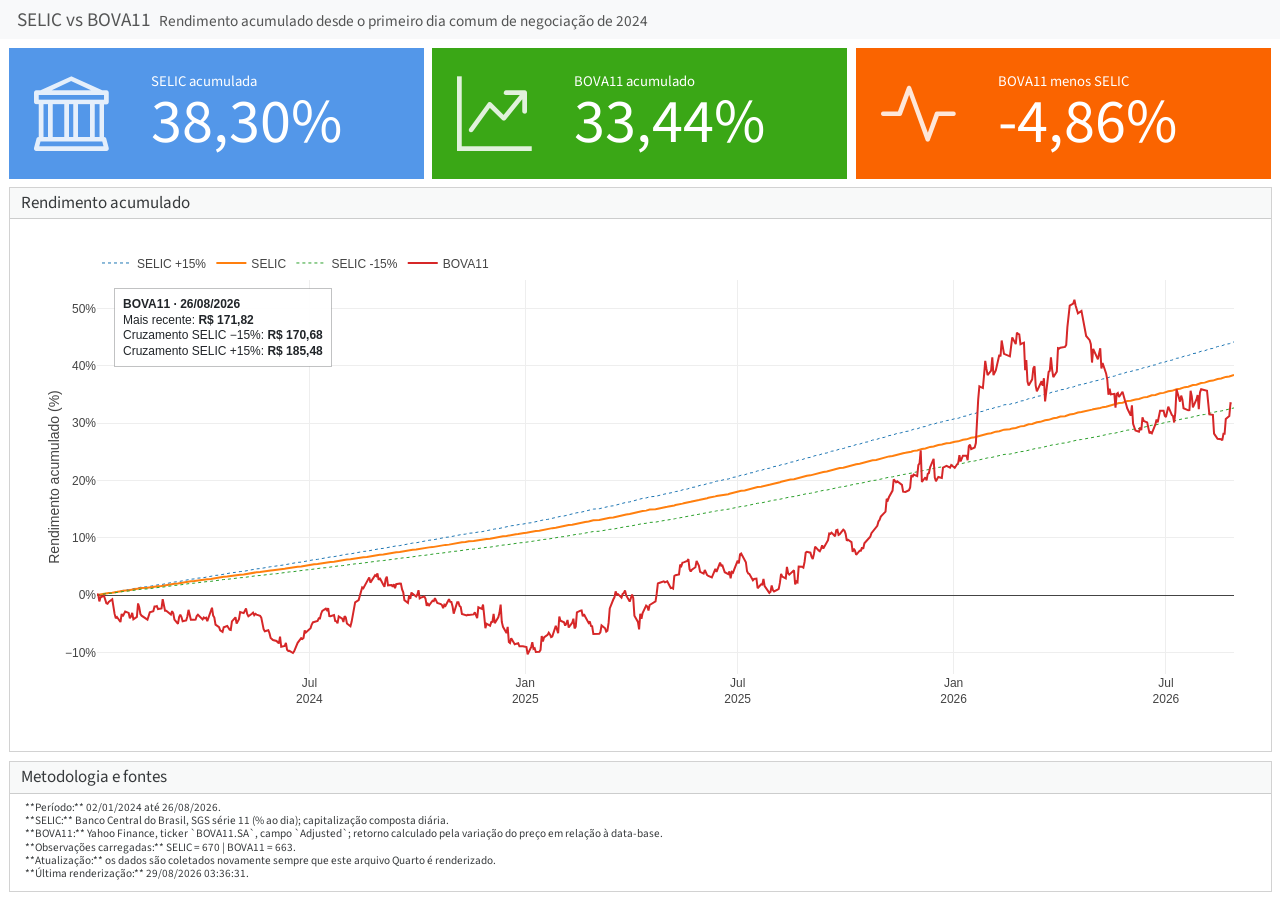
==== commit 70ea4074: "Built site for gh-pages" ====
--- a/selic_bova11.html
+++ b/selic_bova11.html
@@ -104,7 +104,7 @@
 SELIC acumulada
 </p>
 <p class="value-box-value">
-38,44%
+38,30%
 </p>
 </div>
 </div>
@@ -120,7 +120,7 @@
 BOVA11 acumulado
 </p>
 <p class="value-box-value">
-34,14%
+33,44%
 </p>
 </div>
 </div>
@@ -136,7 +136,7 @@
 BOVA11 menos SELIC
 </p>
 <p class="value-box-value">
--4,30%
+-4,86%
 </p>
 </div>
 </div>
@@ -145,14 +145,14 @@
 </div>
 <div class="bslib-grid" style="display: grid; grid-template-columns: minmax(3em, 1fr);
 grid-auto-rows: minmax(0, 1fr);">
-<div class="card cell bslib-card html-fill-container" data-fill="true" data-title="Rendimento acumulado" data-bslib-card-init="" data-require-bs-caller="card()" data-full-screen="false">
+<div class="card cell bslib-card html-fill-container" data-title="Rendimento acumulado" data-fill="true" data-bslib-card-init="" data-require-bs-caller="card()" data-full-screen="false">
 <div class="card-header"><div class="card-title"><span style="display: inline">
 Rendimento acumulado
 </span></div></div>
 <div class="card-body html-fill-item html-fill-container">
 <div class="cell-output-display html-fill-item html-fill-container">
-<div class="plotly html-widget html-fill-item html-fill-container" id="htmlwidget-7811afcf0e10d74b63bb" style="width:100%;height:406px;"></div>
-<script type="application/json" data-for="htmlwidget-7811afcf0e10d74b63bb">{"x":{"visdat":{"184034bf2c94":["function () ","plotlyVisDat"],"184073ac50f":["function () ","data"],"18405c20f1ce":["function () ","data"],"1840362e828":["function () ","data"],"184020a8ab92":["function () ","data"]},"cur_data":"184020a8ab92","attrs":{"184073ac50f":{"alpha_stroke":1,"sizes":[10,100],"spans":[1,20],"x":{},"y":{},"type":"scatter","mode":"lines","name":"SELIC +15%","line":{"width":1,"dash":"dot"},"hovertemplate":"<b>SELIC +15%<\/b> <br>Data: %{x|%d/%m/%Y} <br>Acumulado: %{y:.2f}% <extra><\/extra>","inherit":true},"18405c20f1ce":{"alpha_stroke":1,"sizes":[10,100],"spans":[1,20],"x":{},"y":{},"type":"scatter","mode":"lines","name":"SELIC","line":{"width":2},"hovertemplate":"<b>SELIC<\/b> <br>Data: %{x|%d/%m/%Y} <br>Acumulado: %{y:.2f}% <extra><\/extra>","inherit":true},"1840362e828":{"alpha_stroke":1,"sizes":[10,100],"spans":[1,20],"x":{},"y":{},"type":"scatter","mode":"lines","name":"SELIC -15%","line":{"width":1,"dash":"dot"},"hovertemplate":"<b>SELIC -15%<\/b> <br>Data: %{x|%d/%m/%Y} <br>Acumulado: %{y:.2f}% <extra><\/extra>","inherit":true},"184020a8ab92":{"alpha_stroke":1,"sizes":[10,100],"spans":[1,20],"x":{},"y":{},"type":"scatter","mode":"lines","name":"BOVA11","line":{"width":2},"hovertemplate":"<b>BOVA11<\/b> <br>Data: %{x|%d/%m/%Y} <br>Acumulado: %{y:.2f}% <extra><\/extra>","inherit":true}},"layout":{"margin":{"b":60,"l":70,"t":25,"r":20},"xaxis":{"domain":[0,1],"automargin":true,"title":"","type":"date","tickformat":"%b<br>%Y","showgrid":true},"yaxis":{"domain":[0,1],"automargin":true,"title":"Rendimento acumulado (%)","ticksuffix":"%","showgrid":true,"zeroline":true},"legend":{"orientation":"h","x":0,"y":1.0800000000000001},"annotations":[{"xref":"paper","yref":"paper","x":0.014999999999999999,"y":0.97999999999999998,"xanchor":"left","yanchor":"top","align":"left","showarrow":false,"bgcolor":"rgba(255, 255, 255, 0.94)","bordercolor":"rgba(33, 37, 41, 0.28)","borderwidth":1,"borderpad":8,"font":{"size":12,"color":"#212529"},"text":"<b>BOVA11 · 28/08/2026<\/b><br>Mais recente: <b>R$ 172,72<\/b><br>Cruzamento SELIC −15%: <b>R$ 170,84<\/b><br>Cruzamento SELIC +15%: <b>R$ 185,69<\/b>"}],"hovermode":"x","showlegend":true},"source":"A","config":{"modeBarButtonsToAdd":["hoverclosest","hovercompare"],"showSendToCloud":false,"displaylogo":false,"responsive":true},"data":[{"x":["2024-01-02","2024-01-03","2024-01-04","2024-01-05","2024-01-08","2024-01-09","2024-01-10","2024-01-11","2024-01-12","2024-01-15","2024-01-16","2024-01-17","2024-01-18","2024-01-19","2024-01-22","2024-01-23","2024-01-24","2024-01-25","2024-01-26","2024-01-29","2024-01-30","2024-01-31","2024-02-01","2024-02-02","2024-02-05","2024-02-06","2024-02-07","2024-02-08","2024-02-09","2024-02-14","2024-02-15","2024-02-16","2024-02-19","2024-02-20","2024-02-21","2024-02-22","2024-02-23","2024-02-26","2024-02-27","2024-02-28","2024-02-29","2024-03-01","2024-03-04","2024-03-05","2024-03-06","2024-03-07","2024-03-08","2024-03-11","2024-03-12","2024-03-13","2024-03-14","2024-03-15","2024-03-18","2024-03-19","2024-03-20","2024-03-21","2024-03-22","2024-03-25","2024-03-26","2024-03-27","2024-03-28","2024-04-01","2024-04-02","2024-04-03","2024-04-04","2024-04-05","2024-04-08","2024-04-09","2024-04-10","2024-04-11","2024-04-12","2024-04-15","2024-04-16","2024-04-17","2024-04-18","2024-04-19","2024-04-22","2024-04-23","2024-04-24","2024-04-25","2024-04-26","2024-04-29","2024-04-30","2024-05-02","2024-05-03","2024-05-06","2024-05-07","2024-05-08","2024-05-09","2024-05-10","2024-05-13","2024-05-14","2024-05-15","2024-05-16","2024-05-17","2024-05-20","2024-05-21","2024-05-22","2024-05-23","2024-05-24","2024-05-27","2024-05-28","2024-05-29","2024-05-31","2024-06-03","2024-06-04","2024-06-05","2024-06-06","2024-06-07","2024-06-10","2024-06-11","2024-06-12","2024-06-13","2024-06-14","2024-06-17","2024-06-18","2024-06-19","2024-06-20","2024-06-21","2024-06-24","2024-06-25","2024-06-26","2024-06-27","2024-06-28","2024-07-01","2024-07-02","2024-07-03","2024-07-04","2024-07-05","2024-07-08","2024-07-09","2024-07-10","2024-07-11","2024-07-12","2024-07-15","2024-07-16","2024-07-17","2024-07-18","2024-07-19","2024-07-22","2024-07-23","2024-07-24","2024-07-25","2024-07-26","2024-07-29","2024-07-30","2024-07-31","2024-08-01","2024-08-02","2024-08-05","2024-08-06","2024-08-07","2024-08-08","2024-08-09","2024-08-12","2024-08-13","2024-08-14","2024-08-15","2024-08-16","2024-08-19","2024-08-20","2024-08-21","2024-08-22","2024-08-23","2024-08-26","2024-08-27","2024-08-28","2024-08-29","2024-08-30","2024-09-02","2024-09-03","2024-09-04","2024-09-05","2024-09-06","2024-09-09","2024-09-10","2024-09-11","2024-09-12","2024-09-13","2024-09-16","2024-09-17","2024-09-18","2024-09-19","2024-09-20","2024-09-23","2024-09-24","2024-09-25","2024-09-26","2024-09-27","2024-09-30","2024-10-01","2024-10-02","2024-10-03","2024-10-04","2024-10-07","2024-10-08","2024-10-09","2024-10-10","2024-10-11","2024-10-14","2024-10-15","2024-10-16","2024-10-17","2024-10-18","2024-10-21","2024-10-22","2024-10-23","2024-10-24","2024-10-25","2024-10-28","2024-10-29","2024-10-30","2024-10-31","2024-11-01","2024-11-04","2024-11-05","2024-11-06","2024-11-07","2024-11-08","2024-11-11","2024-11-12","2024-11-13","2024-11-14","2024-11-18","2024-11-19","2024-11-21","2024-11-22","2024-11-25","2024-11-26","2024-11-27","2024-11-28","2024-11-29","2024-12-02","2024-12-03","2024-12-04","2024-12-05","2024-12-06","2024-12-09","2024-12-10","2024-12-11","2024-12-12","2024-12-13","2024-12-16","2024-12-17","2024-12-18","2024-12-19","2024-12-20","2024-12-23","2024-12-24","2024-12-26","2024-12-27","2024-12-30","2024-12-31","2025-01-02","2025-01-03","2025-01-06","2025-01-07","2025-01-08","2025-01-09","2025-01-10","2025-01-13","2025-01-14","2025-01-15","2025-01-16","2025-01-17","2025-01-20","2025-01-21","2025-01-22","2025-01-23","2025-01-24","2025-01-27","2025-01-28","2025-01-29","2025-01-30","2025-01-31","2025-02-03","2025-02-04","2025-02-05","2025-02-06","2025-02-07","2025-02-10","2025-02-11","2025-02-12","2025-02-13","2025-02-14","2025-02-17","2025-02-18","2025-02-19","2025-02-20","2025-02-21","2025-02-24","2025-02-25","2025-02-26","2025-02-27","2025-02-28","2025-03-05","2025-03-06","2025-03-07","2025-03-10","2025-03-11","2025-03-12","2025-03-13","2025-03-14","2025-03-17","2025-03-18","2025-03-19","2025-03-20","2025-03-21","2025-03-24","2025-03-25","2025-03-26","2025-03-27","2025-03-28","2025-03-31","2025-04-01","2025-04-02","2025-04-03","2025-04-04","2025-04-07","2025-04-08","2025-04-09","2025-04-10","2025-04-11","2025-04-14","2025-04-15","2025-04-16","2025-04-17","2025-04-22","2025-04-23","2025-04-24","2025-04-25","2025-04-28","2025-04-29","2025-04-30","2025-05-02","2025-05-05","2025-05-06","2025-05-07","2025-05-08","2025-05-09","2025-05-12","2025-05-13","2025-05-14","2025-05-15","2025-05-16","2025-05-19","2025-05-20","2025-05-21","2025-05-22","2025-05-23","2025-05-26","2025-05-27","2025-05-28","2025-05-29","2025-05-30","2025-06-02","2025-06-03","2025-06-04","2025-06-05","2025-06-06","2025-06-09","2025-06-10","2025-06-11","2025-06-12","2025-06-13","2025-06-16","2025-06-17","2025-06-18","2025-06-20","2025-06-23","2025-06-24","2025-06-25","2025-06-26","2025-06-27","2025-06-30","2025-07-01","2025-07-02","2025-07-03","2025-07-04","2025-07-07","2025-07-08","2025-07-09","2025-07-10","2025-07-11","2025-07-14","2025-07-15","2025-07-16","2025-07-17","2025-07-18","2025-07-21","2025-07-22","2025-07-23","2025-07-24","2025-07-25","2025-07-28","2025-07-29","2025-07-30","2025-07-31","2025-08-01","2025-08-04","2025-08-05","2025-08-06","2025-08-07","2025-08-08","2025-08-11","2025-08-12","2025-08-13","2025-08-14","2025-08-15","2025-08-18","2025-08-19","2025-08-20","2025-08-21","2025-08-22","2025-08-25","2025-08-26","2025-08-27","2025-08-28","2025-08-29","2025-09-01","2025-09-02","2025-09-03","2025-09-04","2025-09-05","2025-09-08","2025-09-09","2025-09-10","2025-09-11","2025-09-12","2025-09-15","2025-09-16","2025-09-17","2025-09-18","2025-09-19","2025-09-22","2025-09-23","2025-09-24","2025-09-25","2025-09-26","2025-09-29","2025-09-30","2025-10-01","2025-10-02","2025-10-03","2025-10-06","2025-10-07","2025-10-08","2025-10-09","2025-10-10","2025-10-13","2025-10-14","2025-10-15","2025-10-16","2025-10-17","2025-10-20","2025-10-21","2025-10-22","2025-10-23","2025-10-24","2025-10-27","2025-10-28","2025-10-29","2025-10-30","2025-10-31","2025-11-03","2025-11-04","2025-11-05","2025-11-06","2025-11-07","2025-11-10","2025-11-11","2025-11-12","2025-11-13","2025-11-14","2025-11-17","2025-11-18","2025-11-19","2025-11-21","2025-11-24","2025-11-25","2025-11-26","2025-11-27","2025-11-28","2025-12-01","2025-12-02","2025-12-03","2025-12-04","2025-12-05","2025-12-08","2025-12-09","2025-12-10","2025-12-11","2025-12-12","2025-12-15","2025-12-16","2025-12-17","2025-12-18","2025-12-19","2025-12-22","2025-12-23","2025-12-24","2025-12-26","2025-12-29","2025-12-30","2025-12-31","2026-01-02","2026-01-05","2026-01-06","2026-01-07","2026-01-08","2026-01-09","2026-01-12","2026-01-13","2026-01-14","2026-01-15","2026-01-16","2026-01-19","2026-01-20","2026-01-21","2026-01-22","2026-01-23","2026-01-26","2026-01-27","2026-01-28","2026-01-29","2026-01-30","2026-02-02","2026-02-03","2026-02-04","2026-02-05","2026-02-06","2026-02-09","2026-02-10","2026-02-11","2026-02-12","2026-02-13","2026-02-18","2026-02-19","2026-02-20","2026-02-23","2026-02-24","2026-02-25","2026-02-26","2026-02-27","2026-03-02","2026-03-03","2026-03-04","2026-03-05","2026-03-06","2026-03-09","2026-03-10","2026-03-11","2026-03-12","2026-03-13","2026-03-16","2026-03-17","2026-03-18","2026-03-19","2026-03-20","2026-03-23","2026-03-24","2026-03-25","2026-03-26","2026-03-27","2026-03-30","2026-03-31","2026-04-01","2026-04-02","2026-04-06","2026-04-07","2026-04-08","2026-04-09","2026-04-10","2026-04-13","2026-04-14","2026-04-15","2026-04-16","2026-04-17","2026-04-20","2026-04-22","2026-04-23","2026-04-24","2026-04-27","2026-04-28","2026-04-29","2026-04-30","2026-05-04","2026-05-05","2026-05-06","2026-05-07","2026-05-08","2026-05-11","2026-05-12","2026-05-13","2026-05-14","2026-05-15","2026-05-18","2026-05-19","2026-05-20","2026-05-21","2026-05-22","2026-05-25","2026-05-26","2026-05-27","2026-05-28","2026-05-29","2026-06-01","2026-06-02","2026-06-03","2026-06-05","2026-06-08","2026-06-09","2026-06-10","2026-06-11","2026-06-12","2026-06-15","2026-06-16","2026-06-17","2026-06-18","2026-06-19","2026-06-22","2026-06-23","2026-06-24","2026-06-25","2026-06-26","2026-06-29","2026-06-30","2026-07-01","2026-07-02","2026-07-03","2026-07-06","2026-07-07","2026-07-08","2026-07-09","2026-07-10","2026-07-13","2026-07-14","2026-07-15","2026-07-16","2026-07-17","2026-07-20","2026-07-21","2026-07-22","2026-07-23","2026-07-24","2026-07-27","2026-07-28","2026-07-29","2026-07-30","2026-07-31","2026-08-03","2026-08-04","2026-08-05","2026-08-06","2026-08-07","2026-08-10","2026-08-11","2026-08-12","2026-08-13","2026-08-14","2026-08-17","2026-08-18","2026-08-19","2026-08-20","2026-08-21","2026-08-24","2026-08-25","2026-08-26","2026-08-27","2026-08-28"],"y":[0,0.050299850000010686,0.10062170065140762,0.15096556157705332,0.20133144240404907,0.25171935276365853,0.30212930229138402,0.35256130062691571,0.40301535741420808,0.45349148230140351,0.50398968494085761,0.55450997498916466,0.60505236210713242,0.65561685595980745,0.70620346621644958,0.75681220255055737,0.80744307463981746,0.85809609216625715,0.908771264816015,0.959468602279545,1.010188114251489,1.060929810430804,1.1096254947513828,1.1583416103202149,1.207078165709673,1.2558351694956793,1.304612630257731,1.3534105565790022,1.4022289570462421,1.4510678402497488,1.4999272147834983,1.5488070892449899,1.597707472235451,1.6466283723595563,1.6955697982257598,1.7445317584459883,1.7935142616358966,1.8425173164146633,1.8915409314051188,1.9405851152336937,1.9896498765305213,2.0387352239292076,2.0878411660671379,2.1369677115851702,2.1861148691279162,2.2352826473435625,2.2844710548839218,2.3336801004044072,2.3829097925641594,2.4321601400258186,2.4814311514557774,2.5307228355240041,2.5800352009040926,2.6293682562733398,2.6787220103126428,2.7259911993697417,2.7732793755146723,2.8205865463742419,2.8679127195781682,2.9152579027593615,2.9626221035537443,3.0100053296003044,3.0574075885410932,3.1048288880212511,3.1522692356889843,3.1997286391955879,3.2472071061953698,3.2947046443457793,3.3422212613073294,3.3897569647435475,3.4373117623211256,3.4848856617098209,3.5324786705824294,3.5800907966148108,3.6277220474859915,3.6753724308780109,3.7230419544760491,3.7707306259683255,3.8184384530461486,3.8661654434039678,3.9139116047392717,3.961676944752663,4.0094614711478354,4.0572651916315472,4.1050881139137205,4.1529302457073189,4.2007915947283943,4.2486721686961655,4.2955011222568,4.3423484655475031,4.3892142057899139,4.4360983502085345,4.4830009060306235,4.5299218804864276,4.5768612808088749,4.6238191142338536,4.6707953879999859,4.717790109348857,4.7648032855247822,4.8118349237749891,4.8588850313495646,4.9059536155013532,4.9530406834861633,5.0001462425625336,5.0472702999919656,5.0944128630387953,5.1415739389700894,5.1887535350559055,5.2359516585691068,5.2831683167854431,5.3304035169834236,5.377657266444543,5.4249295724530544,5.4722204422961473,5.5195298832638207,5.5668579026489837,5.6142045077473295,5.6615697058575138,5.7089535042809745,5.7563559103221111,5.8037769312880831,5.8512165744889852,5.8986748472377961,5.9461517568502815,5.9936473106451906,6.0411615159440597,6.0886943800713587,6.1362459103543925,6.1838161141234043,6.2314049987113931,6.2790125714543983,6.3266388396911637,6.3742838107635249,6.4219474920159989,6.4696298907960879,6.5173310144542071,6.5650508703435797,6.6127894658203417,6.6605468082435628,6.7083229049751498,6.7561177633799181,6.8039313908255954,6.8517637946827445,6.8996149823249135,6.9474849611284624,6.9953737384726846,7.0432813217397623,7.091207718314811,7.1391529355857823,7.1871169809435651,7.2350998617819826,7.2831015854976942,7.3311221594902944,7.3791615911623172,7.4272198879191524,7.4752970571691293,7.5233931063234873,7.5715080427963262,7.6196418740047314,7.6677946073686263,7.7159662503109177,7.7641568102574272,7.8123662946368082,7.8605947108807035,7.9088420664236398,7.957108368703107,8.0053936251594795,8.0536978432360957,8.1020210303791007,8.1503631940377286,8.1987243416640272,8.2471044807130003,8.2955036186425666,8.3439217629135811,8.392358920989885,8.4408151003381278,8.4892903084280249,8.537784552732127,8.5862978407259689,8.6348301798880254,8.6833815776996293,8.7319520416451777,8.7816526921412947,8.8313733063946405,8.8811138924243718,8.9308744582526529,8.9806550119050499,9.0304555614102409,9.080276114800121,9.130116680109932,9.1799772653779783,9.2298578786459391,9.279758527958629,9.3296792213641364,9.3796199669137632,9.4295807726620513,9.4795616466668182,9.5295625969890736,9.5795836316930085,9.6296247588461732,9.6796859865192975,9.7297673227863619,9.779868775724589,9.8299903534144146,9.8801320639395449,9.9302939153870113,9.9804759158469256,10.030678073412776,10.080900396181322,10.131142892252456,10.181405569729415,10.231688436718668,10.281991501329909,10.33231477167616,10.38265825587364,10.433021962041851,10.483405898303568,10.536054970916311,10.588726133500483,10.641419395324318,10.694134765660028,10.746872253783657,10.799631868975183,10.852413620518439,10.905217517701216,10.958043569815105,11.010891786155691,11.063762176022431,11.116654748718615,11.169569513551542,11.222506479832367,11.275465656876104,11.328447054001771,11.381450680532218,11.434476545794254,11.487524659118568,11.540595029839805,11.593687667296471,11.646802580831055,11.699939779789871,11.757604723381872,11.815295912019625,11.873013357648047,11.930757072217505,11.988527067683778,12.046323356008083,12.104145949157099,12.161994859102949,12.219870097823186,12.277771677300787,12.335699609524266,12.393653906487573,12.451634580189999,12.509641642636501,12.567675105837298,12.625734981808201,12.683821282570486,12.741934020150813,12.800073206581388,12.858238853899902,12.916430974149471,12.974649579378733,13.032894681641784,13.091166292998247,13.14946442551317,13.20778909125716,13.266140302306264,13.324518070742043,13.382922408651577,13.441353328127416,13.499810841267637,13.55829496017582,13.616805696961027,13.679875519970672,13.742976270529427,13.806107963803194,13.869270614965432,13.932464239196902,13.995688851685873,14.058944467628073,14.122231102226685,14.185548770692293,14.248897488242992,14.312277270104309,14.375688131509275,14.439130087698329,14.502603153919443,14.566107345428014,14.629642677487006,14.693209165366781,14.756806824345215,14.820435669707658,14.88409571674705,14.947786980763659,15.011509477065458,15.075263220967711,15.139048227793378,15.202864512872859,15.266712091544036,15.330590979152371,15.394501191050837,15.458442742599933,15.522415649167602,15.586419926129508,15.650455588868704,15.71452265277583,15.783188298670538,15.851890015315707,15.920627821659657,15.989401736660664,16.058211779286935,16.12705796851672,16.195940323338164,16.26485886274941,16.3338136057586,16.402804571383864,16.471831778653243,16.540895246604883,16.609994994286872,16.679131040757326,16.74830340508435,16.817512106346076,16.886757163630659,16.956038596036272,17.02535642267117,17.094710662653551,17.164101335111752,17.233528459184104,17.302992054019011,17.37249213877492,17.442028732620319,17.511601854733843,17.581211524304152,17.650857760530009,17.720540582620167,17.790260009793638,17.860016061279396,17.929808756316532,18.00194444633625,18.0741192815095,18.146333283078807,18.218586472298199,18.290878870433264,18.363210498761095,18.435581378570351,18.507991531161245,18.580440977845541,18.652929739946586,18.725457838799279,18.798025295750104,18.870632132157095,18.943278369389944,19.01596402882987,19.08868913186976,19.161453699914063,19.234257754378845,19.307101316691838,19.379984408292348,19.452907050631378,19.52586926517148,19.598871073386931,19.671912496763607,19.744993556799123,19.818114275002632,19.891274672895122,19.964474772009112,20.0377145938889,20.110994160090424,20.185482202280831,20.260011310473757,20.334581507309348,20.409192815440171,20.483845257531261,20.558538856260206,20.633273634317046,20.708049614404395,20.782866819237334,20.857725271543458,20.932624994062927,21.007566009548405,21.08254834076515,21.157572010490906,21.232637041516028,21.307743456643397,21.382891278688486,21.458080530479354,21.533311234856633,21.608583414673518,21.68389709279586,21.759252292102133,21.834649035483281,21.910087345843056,21.985567246097695,22.061088759176172,22.136651908019992,22.212256715583404,22.287903204833281,22.363591398749158,22.439321320323213,22.515092992560323,22.590906438478068,22.666761681106678,22.742658743489105,22.818597648680996,22.894578419750701,22.970601079779307,23.0466656518606,23.122772159101139,23.198920624620179,23.275111071549762,23.351343523034622,23.427618002232322,23.503934532313142,23.580293136460156,23.656693837869238,23.733136659748997,23.809621625320894,23.886148757819168,23.96271808049087,24.039329616595818,24.11598338940674,24.192679422209189,24.269417738301449,24.346198360994766,24.423021313613177,24.499886619493601,24.576794301985796,24.653744384452438,24.730736890269046,24.807771842824039,24.884849265518699,24.961969181767291,25.039131614996911,25.116336588647567,25.193584126172265,25.270874251036908,25.348206986720225,25.425582356714102,25.50300038452319,25.580461093665193,25.657964507670755,25.735510650083476,25.813099544459991,25.890731214369861,25.96840568339568,26.046122975133009,26.123883113190413,26.201686121189589,26.279532022765075,26.357420841564551,26.435352601248713,26.513327325491328,26.591345037979153,26.669405762412048,26.747509522502956,26.825656341977794,26.9038462445757,26.982079254048816,27.060355394162382,27.138674688694756,27.217037161437382,27.295442836194873,27.373891736784916,27.452383887038319,27.530919310799099,27.609498031924325,27.688120074284331,27.76678546176251,27.845494218255453,27.924246367672929,28.00304193393788,28.081880940986501,28.160763412768087,28.239689373245191,28.318658846393589,28.397671856202177,28.47672842667324,28.555828581822155,28.634972345677635,28.714159742281517,28.793390795689042,28.872665529968646,28.951983969201979,29.031346137484043,29.110752058923111,29.19020175764074,29.26969525777174,29.349232583464321,29.428813758879929,29.508438808193358,29.588107755592713,29.667820625279447,29.74757744146839,29.827378228387641,29.907223010278766,29.987111811396556,30.067044656009326,30.14702156839866,30.227042572859521,30.307107693700384,30.387216955242994,30.467370381822619,30.547567997787841,30.627809827500684,30.708095895336697,30.788426225684798,30.86880084294727,30.949219771540008,31.029683035892273,31.110190660446801,31.190742669659805,31.271339088001049,31.351979939953683,31.432665250014377,31.513395042693354,31.594169342514352,31.67498817401459,31.755851561744834,31.836759530269351,31.917712104166011,31.998709308026154,32.079751166454777,32.160837704070346,32.241968945505022,32.323144915404363,32.404365638427691,32.485631139247801,32.566941442551226,32.648296573037918,32.729696555421626,32.811141414429599,32.892631174802801,32.974165861295788,33.055745498676806,33.13737011172767,33.219039725243995,33.300754364034908,33.382514052923391,33.464318816745887,33.546168680352771,33.628063668607965,33.710003806389103,33.791989118587622,33.874019630108606,33.956095365870873,34.038216350807055,34.120382609863434,34.202594168000068,34.284851050190852,34.367153281423342,34.449500886698949,34.531893891032787,34.614332319453872,34.696816197004949,34.779345548742512,34.861920399736995,34.944540775072596,35.025909679569608,35.107322739716324,35.188779979474283,35.270281422817924,35.351827093734848,35.433417016225548,35.515051214303568,35.596729711995501,35.678452533341037,35.760219702392781,35.842031243216496,35.923887179890926,36.005787536507988,36.087732337172532,36.169721606002653,36.251755367129356,36.333833644696881,36.415956462862525,36.498123845796663,36.580335817682808,36.662592402717664,36.744893625110933,36.827239509085516,36.909630078877534,36.992065358736113,37.074545372923687,37.157070145715785,37.23963970140106,37.320935669001607,37.402275048648868,37.483657863524861,37.565084136823991,37.646553891753065,37.728067151531256,37.809623939390171,37.891224278573816,37.972868192338581,38.054555703953284,38.136286836699213,38.218061613870034,38.299880058771826,38.381742194723202,38.463648045055201,38.545597633111278,38.627590982247348,38.709628115831862,38.791709057245761,38.873833829882322,38.956002457147463,39.038214962459605,39.12047136924955,39.202771700960746,39.285115981049053,39.367504232982959,39.449936480243366,39.5324127463238,39.614933054730336,39.697497428981585,39.780105892608688,39.862758469155317,39.945455182177845,40.026849579239631,40.108286733592074,40.189766667696126,40.271289404024309,40.352854965061148,40.43446337330284,40.516114651257482,40.597808821444929,40.679545906396918,40.761325928656987,40.843148910780585,40.925014875334909,41.006923844899063,41.08887584206402,41.170870889432635,41.25290900961955,41.334990225251396,41.417114558966631,41.499282033415597,41.58149267126057,41.663746495175729,41.746043527847092,41.828383791972712,41.910767310262493,41.993194105438221,42.075664200233746,42.158177617394763,42.240734379678962,42.323334509855961,42.405978030707338,42.488664965026636,42.571395335619421,42.654169165303173,42.736986476907397,42.819847293273604,42.901377026385305,42.982948877757146,43.064562869147416,43.146219022325617,43.22791735907257,43.30965790118028,43.391440670452042,43.473265688702412,43.555132977757211,43.637042559453548,43.718994455639766,43.800988688175572,43.883025278931875,43.965104249791004,44.047225622646458,44.129389419403125,44.211595661977213],"type":"scatter","mode":"lines","name":"SELIC +15%","line":{"color":"rgba(31,119,180,1)","width":1,"dash":"dot"},"hovertemplate":["<b>SELIC +15%<\/b> <br>Data: %{x|%d/%m/%Y} <br>Acumulado: %{y:.2f}% <extra><\/extra>","<b>SELIC +15%<\/b> <br>Data: %{x|%d/%m/%Y} <br>Acumulado: %{y:.2f}% <extra><\/extra>","<b>SELIC +15%<\/b> <br>Data: %{x|%d/%m/%Y} <br>Acumulado: %{y:.2f}% <extra><\/extra>","<b>SELIC +15%<\/b> <br>Data: %{x|%d/%m/%Y} <br>Acumulado: %{y:.2f}% <extra><\/extra>","<b>SELIC +15%<\/b> <br>Data: %{x|%d/%m/%Y} <br>Acumulado: %{y:.2f}% <extra><\/extra>","<b>SELIC +15%<\/b> <br>Data: %{x|%d/%m/%Y} <br>Acumulado: %{y:.2f}% <extra><\/extra>","<b>SELIC +15%<\/b> <br>Data: %{x|%d/%m/%Y} <br>Acumulado: %{y:.2f}% <extra><\/extra>","<b>SELIC +15%<\/b> <br>Data: %{x|%d/%m/%Y} <br>Acumulado: %{y:.2f}% <extra><\/extra>","<b>SELIC +15%<\/b> <br>Data: %{x|%d/%m/%Y} <br>Acumulado: %{y:.2f}% <extra><\/extra>","<b>SELIC +15%<\/b> <br>Data: %{x|%d/%m/%Y} <br>Acumulado: %{y:.2f}% <extra><\/extra>","<b>SELIC +15%<\/b> <br>Data: %{x|%d/%m/%Y} <br>Acumulado: %{y:.2f}% <extra><\/extra>","<b>SELIC +15%<\/b> <br>Data: %{x|%d/%m/%Y} <br>Acumulado: %{y:.2f}% <extra><\/extra>","<b>SELIC +15%<\/b> <br>Data: %{x|%d/%m/%Y} <br>Acumulado: %{y:.2f}% <extra><\/extra>","<b>SELIC +15%<\/b> <br>Data: %{x|%d/%m/%Y} <br>Acumulado: %{y:.2f}% <extra><\/extra>","<b>SELIC +15%<\/b> <br>Data: %{x|%d/%m/%Y} <br>Acumulado: %{y:.2f}% <extra><\/extra>","<b>SELIC +15%<\/b> <br>Data: %{x|%d/%m/%Y} <br>Acumulado: %{y:.2f}% <extra><\/extra>","<b>SELIC +15%<\/b> <br>Data: %{x|%d/%m/%Y} <br>Acumulado: %{y:.2f}% <extra><\/extra>","<b>SELIC +15%<\/b> <br>Data: %{x|%d/%m/%Y} <br>Acumulado: %{y:.2f}% <extra><\/extra>","<b>SELIC +15%<\/b> <br>Data: %{x|%d/%m/%Y} <br>Acumulado: %{y:.2f}% <extra><\/extra>","<b>SELIC +15%<\/b> <br>Data: %{x|%d/%m/%Y} <br>Acumulado: %{y:.2f}% <extra><\/extra>","<b>SELIC +15%<\/b> <br>Data: %{x|%d/%m/%Y} <br>Acumulado: %{y:.2f}% <extra><\/extra>","<b>SELIC +15%<\/b> <br>Data: %{x|%d/%m/%Y} <br>Acumulado: %{y:.2f}% <extra><\/extra>","<b>SELIC +15%<\/b> <br>Data: %{x|%d/%m/%Y} <br>Acumulado: %{y:.2f}% <extra><\/extra>","<b>SELIC +15%<\/b> <br>Data: %{x|%d/%m/%Y} <br>Acumulado: %{y:.2f}% <extra><\/extra>","<b>SELIC +15%<\/b> <br>Data: %{x|%d/%m/%Y} <br>Acumulado: %{y:.2f}% <extra><\/extra>","<b>SELIC +15%<\/b> <br>Data: %{x|%d/%m/%Y} <br>Acumulado: %{y:.2f}% <extra><\/extra>","<b>SELIC +15%<\/b> <br>Data: %{x|%d/%m/%Y} <br>Acumulado: %{y:.2f}% <extra><\/extra>","<b>SELIC +15%<\/b> <br>Data: %{x|%d/%m/%Y} <br>Acumulado: %{y:.2f}% <extra><\/extra>","<b>SELIC +15%<\/b> <br>Data: %{x|%d/%m/%Y} <br>Acumulado: %{y:.2f}% <extra><\/extra>","<b>SELIC +15%<\/b> <br>Data: %{x|%d/%m/%Y} <br>Acumulado: %{y:.2f}% <extra><\/extra>","<b>SELIC +15%<\/b> <br>Data: %{x|%d/%m/%Y} <br>Acumulado: %{y:.2f}% <extra><\/extra>","<b>SELIC +15%<\/b> <br>Data: %{x|%d/%m/%Y} <br>Acumulado: %{y:.2f}% <extra><\/extra>","<b>SELIC +15%<\/b> <br>Data: %{x|%d/%m/%Y} <br>Acumulado: %{y:.2f}% <extra><\/extra>","<b>SELIC +15%<\/b> <br>Data: %{x|%d/%m/%Y} <br>Acumulado: %{y:.2f}% <extra><\/extra>","<b>SELIC +15%<\/b> <br>Data: %{x|%d/%m/%Y} <br>Acumulado: %{y:.2f}% <extra><\/extra>","<b>SELIC +15%<\/b> <br>Data: %{x|%d/%m/%Y} <br>Acumulado: %{y:.2f}% <extra><\/extra>","<b>SELIC +15%<\/b> <br>Data: %{x|%d/%m/%Y} <br>Acumulado: %{y:.2f}% <extra><\/extra>","<b>SELIC +15%<\/b> <br>Data: %{x|%d/%m/%Y} <br>Acumulado: %{y:.2f}% <extra><\/extra>","<b>SELIC +15%<\/b> <br>Data: %{x|%d/%m/%Y} <br>Acumulado: %{y:.2f}% <extra><\/extra>","<b>SELIC +15%<\/b> <br>Data: %{x|%d/%m/%Y} <br>Acumulado: %{y:.2f}% <extra><\/extra>","<b>SELIC +15%<\/b> <br>Data: %{x|%d/%m/%Y} <br>Acumulado: %{y:.2f}% <extra><\/extra>","<b>SELIC +15%<\/b> <br>Data: %{x|%d/%m/%Y} <br>Acumulado: %{y:.2f}% <extra><\/extra>","<b>SELIC +15%<\/b> <br>Data: %{x|%d/%m/%Y} <br>Acumulado: %{y:.2f}% <extra><\/extra>","<b>SELIC +15%<\/b> <br>Data: %{x|%d/%m/%Y} <br>Acumulado: %{y:.2f}% <extra><\/extra>","<b>SELIC +15%<\/b> <br>Data: %{x|%d/%m/%Y} <br>Acumulado: %{y:.2f}% <extra><\/extra>","<b>SELIC +15%<\/b> <br>Data: %{x|%d/%m/%Y} <br>Acumulado: %{y:.2f}% <extra><\/extra>","<b>SELIC +15%<\/b> <br>Data: %{x|%d/%m/%Y} <br>Acumulado: %{y:.2f}% <extra><\/extra>","<b>SELIC +15%<\/b> <br>Data: %{x|%d/%m/%Y} <br>Acumulado: %{y:.2f}% <extra><\/extra>","<b>SELIC +15%<\/b> <br>Data: %{x|%d/%m/%Y} <br>Acumulado: %{y:.2f}% <extra><\/extra>","<b>SELIC +15%<\/b> <br>Data: %{x|%d/%m/%Y} <br>Acumulado: %{y:.2f}% <extra><\/extra>","<b>SELIC +15%<\/b> <br>Data: %{x|%d/%m/%Y} <br>Acumulado: %{y:.2f}% <extra><\/extra>","<b>SELIC +15%<\/b> <br>Data: %{x|%d/%m/%Y} <br>Acumulado: %{y:.2f}% <extra><\/extra>","<b>SELIC +15%<\/b> <br>Data: %{x|%d/%m/%Y} <br>Acumulado: %{y:.2f}% <extra><\/extra>","<b>SELIC +15%<\/b> <br>Data: %{x|%d/%m/%Y} <br>Acumulado: %{y:.2f}% <extra><\/extra>","<b>SELIC +15%<\/b> <br>Data: %{x|%d/%m/%Y} <br>Acumulado: %{y:.2f}% <extra><\/extra>","<b>SELIC +15%<\/b> <br>Data: %{x|%d/%m/%Y} <br>Acumulado: %{y:.2f}% <extra><\/extra>","<b>SELIC +15%<\/b> <br>Data: %{x|%d/%m/%Y} <br>Acumulado: %{y:.2f}% <extra><\/extra>","<b>SELIC +15%<\/b> <br>Data: %{x|%d/%m/%Y} <br>Acumulado: %{y:.2f}% <extra><\/extra>","<b>SELIC +15%<\/b> <br>Data: %{x|%d/%m/%Y} <br>Acumulado: %{y:.2f}% <extra><\/extra>","<b>SELIC +15%<\/b> <br>Data: %{x|%d/%m/%Y} <br>Acumulado: %{y:.2f}% <extra><\/extra>","<b>SELIC +15%<\/b> <br>Data: %{x|%d/%m/%Y} <br>Acumulado: %{y:.2f}% <extra><\/extra>","<b>SELIC +15%<\/b> <br>Data: %{x|%d/%m/%Y} <br>Acumulado: %{y:.2f}% <extra><\/extra>","<b>SELIC +15%<\/b> <br>Data: %{x|%d/%m/%Y} <br>Acumulado: %{y:.2f}% <extra><\/extra>","<b>SELIC +15%<\/b> <br>Data: %{x|%d/%m/%Y} <br>Acumulado: %{y:.2f}% <extra><\/extra>","<b>SELIC +15%<\/b> <br>Data: %{x|%d/%m/%Y} <br>Acumulado: %{y:.2f}% <extra><\/extra>","<b>SELIC +15%<\/b> <br>Data: %{x|%d/%m/%Y} <br>Acumulado: %{y:.2f}% <extra><\/extra>","<b>SELIC +15%<\/b> <br>Data: %{x|%d/%m/%Y} <br>Acumulado: %{y:.2f}% <extra><\/extra>","<b>SELIC +15%<\/b> <br>Data: %{x|%d/%m/%Y} <br>Acumulado: %{y:.2f}% <extra><\/extra>","<b>SELIC +15%<\/b> <br>Data: %{x|%d/%m/%Y} <br>Acumulado: %{y:.2f}% <extra><\/extra>","<b>SELIC +15%<\/b> <br>Data: %{x|%d/%m/%Y} <br>Acumulado: %{y:.2f}% <extra><\/extra>","<b>SELIC +15%<\/b> <br>Data: %{x|%d/%m/%Y} <br>Acumulado: %{y:.2f}% <extra><\/extra>","<b>SELIC +15%<\/b> <br>Data: %{x|%d/%m/%Y} <br>Acumulado: %{y:.2f}% <extra><\/extra>","<b>SELIC +15%<\/b> <br>Data: %{x|%d/%m/%Y} <br>Acumulado: %{y:.2f}% <extra><\/extra>","<b>SELIC +15%<\/b> <br>Data: %{x|%d/%m/%Y} <br>Acumulado: %{y:.2f}% <extra><\/extra>","<b>SELIC +15%<\/b> <br>Data: %{x|%d/%m/%Y} <br>Acumulado: %{y:.2f}% <extra><\/extra>","<b>SELIC +15%<\/b> <br>Data: %{x|%d/%m/%Y} <br>Acumulado: %{y:.2f}% <extra><\/extra>","<b>SELIC +15%<\/b> <br>Data: %{x|%d/%m/%Y} <br>Acumulado: %{y:.2f}% <extra><\/extra>","<b>SELIC +15%<\/b> <br>Data: %{x|%d/%m/%Y} <br>Acumulado: %{y:.2f}% <extra><\/extra>","<b>SELIC +15%<\/b> <br>Data: %{x|%d/%m/%Y} <br>Acumulado: %{y:.2f}% <extra><\/extra>","<b>SELIC +15%<\/b> <br>Data: %{x|%d/%m/%Y} <br>Acumulado: %{y:.2f}% <extra><\/extra>","<b>SELIC +15%<\/b> <br>Data: %{x|%d/%m/%Y} <br>Acumulado: %{y:.2f}% <extra><\/extra>","<b>SELIC +15%<\/b> <br>Data: %{x|%d/%m/%Y} <br>Acumulado: %{y:.2f}% <extra><\/extra>","<b>SELIC +15%<\/b> <br>Data: %{x|%d/%m/%Y} <br>Acumulado: %{y:.2f}% <extra><\/extra>","<b>SELIC +15%<\/b> <br>Data: %{x|%d/%m/%Y} <br>Acumulado: %{y:.2f}% <extra><\/extra>","<b>SELIC +15%<\/b> <br>Data: %{x|%d/%m/%Y} <br>Acumulado: %{y:.2f}% <extra><\/extra>","<b>SELIC +15%<\/b> <br>Data: %{x|%d/%m/%Y} <br>Acumulado: %{y:.2f}% <extra><\/extra>","<b>SELIC +15%<\/b> <br>Data: %{x|%d/%m/%Y} <br>Acumulado: %{y:.2f}% <extra><\/extra>","<b>SELIC +15%<\/b> <br>Data: %{x|%d/%m/%Y} <br>Acumulado: %{y:.2f}% <extra><\/extra>","<b>SELIC +15%<\/b> <br>Data: %{x|%d/%m/%Y} <br>Acumulado: %{y:.2f}% <extra><\/extra>","<b>SELIC +15%<\/b> <br>Data: %{x|%d/%m/%Y} <br>Acumulado: %{y:.2f}% <extra><\/extra>","<b>SELIC +15%<\/b> <br>Data: %{x|%d/%m/%Y} <br>Acumulado: %{y:.2f}% <extra><\/extra>","<b>SELIC +15%<\/b> <br>Data: %{x|%d/%m/%Y} <br>Acumulado: %{y:.2f}% <extra><\/extra>","<b>SELIC +15%<\/b> <br>Data: %{x|%d/%m/%Y} <br>Acumulado: %{y:.2f}% <extra><\/extra>","<b>SELIC +15%<\/b> <br>Data: %{x|%d/%m/%Y} <br>Acumulado: %{y:.2f}% <extra><\/extra>","<b>SELIC +15%<\/b> <br>Data: %{x|%d/%m/%Y} <br>Acumulado: %{y:.2f}% <extra><\/extra>","<b>SELIC +15%<\/b> <br>Data: %{x|%d/%m/%Y} <br>Acumulado: %{y:.2f}% <extra><\/extra>","<b>SELIC +15%<\/b> <br>Data: %{x|%d/%m/%Y} <br>Acumulado: %{y:.2f}% <extra><\/extra>","<b>SELIC +15%<\/b> <br>Data: %{x|%d/%m/%Y} <br>Acumulado: %{y:.2f}% <extra><\/extra>","<b>SELIC +15%<\/b> <br>Data: %{x|%d/%m/%Y} <br>Acumulado: %{y:.2f}% <extra><\/extra>","<b>SELIC +15%<\/b> <br>Data: %{x|%d/%m/%Y} <br>Acumulado: %{y:.2f}% <extra><\/extra>","<b>SELIC +15%<\/b> <br>Data: %{x|%d/%m/%Y} <br>Acumulado: %{y:.2f}% <extra><\/extra>","<b>SELIC +15%<\/b> <br>Data: %{x|%d/%m/%Y} <br>Acumulado: %{y:.2f}% <extra><\/extra>","<b>SELIC +15%<\/b> <br>Data: %{x|%d/%m/%Y} <br>Acumulado: %{y:.2f}% <extra><\/extra>","<b>SELIC +15%<\/b> <br>Data: %{x|%d/%m/%Y} <br>Acumulado: %{y:.2f}% <extra><\/extra>","<b>SELIC +15%<\/b> <br>Data: %{x|%d/%m/%Y} <br>Acumulado: %{y:.2f}% <extra><\/extra>","<b>SELIC +15%<\/b> <br>Data: %{x|%d/%m/%Y} <br>Acumulado: %{y:.2f}% <extra><\/extra>","<b>SELIC +15%<\/b> <br>Data: %{x|%d/%m/%Y} <br>Acumulado: %{y:.2f}% <extra><\/extra>","<b>SELIC +15%<\/b> <br>Data: %{x|%d/%m/%Y} <br>Acumulado: %{y:.2f}% <extra><\/extra>","<b>SELIC +15%<\/b> <br>Data: %{x|%d/%m/%Y} <br>Acumulado: %{y:.2f}% <extra><\/extra>","<b>SELIC +15%<\/b> <br>Data: %{x|%d/%m/%Y} <br>Acumulado: %{y:.2f}% <extra><\/extra>","<b>SELIC +15%<\/b> <br>Data: %{x|%d/%m/%Y} <br>Acumulado: %{y:.2f}% <extra><\/extra>","<b>SELIC +15%<\/b> <br>Data: %{x|%d/%m/%Y} <br>Acumulado: %{y:.2f}% <extra><\/extra>","<b>SELIC +15%<\/b> <br>Data: %{x|%d/%m/%Y} <br>Acumulado: %{y:.2f}% <extra><\/extra>","<b>SELIC +15%<\/b> <br>Data: %{x|%d/%m/%Y} <br>Acumulado: %{y:.2f}% <extra><\/extra>","<b>SELIC +15%<\/b> <br>Data: %{x|%d/%m/%Y} <br>Acumulado: %{y:.2f}% <extra><\/extra>","<b>SELIC +15%<\/b> <br>Data: %{x|%d/%m/%Y} <br>Acumulado: %{y:.2f}% <extra><\/extra>","<b>SELIC +15%<\/b> <br>Data: %{x|%d/%m/%Y} <br>Acumulado: %{y:.2f}% <extra><\/extra>","<b>SELIC +15%<\/b> <br>Data: %{x|%d/%m/%Y} <br>Acumulado: %{y:.2f}% <extra><\/extra>","<b>SELIC +15%<\/b> <br>Data: %{x|%d/%m/%Y} <br>Acumulado: %{y:.2f}% <extra><\/extra>","<b>SELIC +15%<\/b> <br>Data: %{x|%d/%m/%Y} <br>Acumulado: %{y:.2f}% <extra><\/extra>","<b>SELIC +15%<\/b> <br>Data: %{x|%d/%m/%Y} <br>Acumulado: %{y:.2f}% <extra><\/extra>","<b>SELIC +15%<\/b> <br>Data: %{x|%d/%m/%Y} <br>Acumulado: %{y:.2f}% <extra><\/extra>","<b>SELIC +15%<\/b> <br>Data: %{x|%d/%m/%Y} <br>Acumulado: %{y:.2f}% <extra><\/extra>","<b>SELIC +15%<\/b> <br>Data: %{x|%d/%m/%Y} <br>Acumulado: %{y:.2f}% <extra><\/extra>","<b>SELIC +15%<\/b> <br>Data: %{x|%d/%m/%Y} <br>Acumulado: %{y:.2f}% <extra><\/extra>","<b>SELIC +15%<\/b> <br>Data: %{x|%d/%m/%Y} <br>Acumulado: %{y:.2f}% <extra><\/extra>","<b>SELIC +15%<\/b> <br>Data: %{x|%d/%m/%Y} <br>Acumulado: %{y:.2f}% <extra><\/extra>","<b>SELIC +15%<\/b> <br>Data: %{x|%d/%m/%Y} <br>Acumulado: %{y:.2f}% <extra><\/extra>","<b>SELIC +15%<\/b> <br>Data: %{x|%d/%m/%Y} <br>Acumulado: %{y:.2f}% <extra><\/extra>","<b>SELIC +15%<\/b> <br>Data: %{x|%d/%m/%Y} <br>Acumulado: %{y:.2f}% <extra><\/extra>","<b>SELIC +15%<\/b> <br>Data: %{x|%d/%m/%Y} <br>Acumulado: %{y:.2f}% <extra><\/extra>","<b>SELIC +15%<\/b> <br>Data: %{x|%d/%m/%Y} <br>Acumulado: %{y:.2f}% <extra><\/extra>","<b>SELIC +15%<\/b> <br>Data: %{x|%d/%m/%Y} <br>Acumulado: %{y:.2f}% <extra><\/extra>","<b>SELIC +15%<\/b> <br>Data: %{x|%d/%m/%Y} <br>Acumulado: %{y:.2f}% <extra><\/extra>","<b>SELIC +15%<\/b> <br>Data: %{x|%d/%m/%Y} <br>Acumulado: %{y:.2f}% <extra><\/extra>","<b>SELIC +15%<\/b> <br>Data: %{x|%d/%m/%Y} <br>Acumulado: %{y:.2f}% <extra><\/extra>","<b>SELIC +15%<\/b> <br>Data: %{x|%d/%m/%Y} <br>Acumulado: %{y:.2f}% <extra><\/extra>","<b>SELIC +15%<\/b> <br>Data: %{x|%d/%m/%Y} <br>Acumulado: %{y:.2f}% <extra><\/extra>","<b>SELIC +15%<\/b> <br>Data: %{x|%d/%m/%Y} <br>Acumulado: %{y:.2f}% <extra><\/extra>","<b>SELIC +15%<\/b> <br>Data: %{x|%d/%m/%Y} <br>Acumulado: %{y:.2f}% <extra><\/extra>","<b>SELIC +15%<\/b> <br>Data: %{x|%d/%m/%Y} <br>Acumulado: %{y:.2f}% <extra><\/extra>","<b>SELIC +15%<\/b> <br>Data: %{x|%d/%m/%Y} <br>Acumulado: %{y:.2f}% <extra><\/extra>","<b>SELIC +15%<\/b> <br>Data: %{x|%d/%m/%Y} <br>Acumulado: %{y:.2f}% <extra><\/extra>","<b>SELIC +15%<\/b> <br>Data: %{x|%d/%m/%Y} <br>Acumulado: %{y:.2f}% <extra><\/extra>","<b>SELIC +15%<\/b> <br>Data: %{x|%d/%m/%Y} <br>Acumulado: %{y:.2f}% <extra><\/extra>","<b>SELIC +15%<\/b> <br>Data: %{x|%d/%m/%Y} <br>Acumulado: %{y:.2f}% <extra><\/extra>","<b>SELIC +15%<\/b> <br>Data: %{x|%d/%m/%Y} <br>Acumulado: %{y:.2f}% <extra><\/extra>","<b>SELIC +15%<\/b> <br>Data: %{x|%d/%m/%Y} <br>Acumulado: %{y:.2f}% <extra><\/extra>","<b>SELIC +15%<\/b> <br>Data: %{x|%d/%m/%Y} <br>Acumulado: %{y:.2f}% <extra><\/extra>","<b>SELIC +15%<\/b> <br>Data: %{x|%d/%m/%Y} <br>Acumulado: %{y:.2f}% <extra><\/extra>","<b>SELIC +15%<\/b> <br>Data: %{x|%d/%m/%Y} <br>Acumulado: %{y:.2f}% <extra><\/extra>","<b>SELIC +15%<\/b> <br>Data: %{x|%d/%m/%Y} <br>Acumulado: %{y:.2f}% <extra><\/extra>","<b>SELIC +15%<\/b> <br>Data: %{x|%d/%m/%Y} <br>Acumulado: %{y:.2f}% <extra><\/extra>","<b>SELIC +15%<\/b> <br>Data: %{x|%d/%m/%Y} <br>Acumulado: %{y:.2f}% <extra><\/extra>","<b>SELIC +15%<\/b> <br>Data: %{x|%d/%m/%Y} <br>Acumulado: %{y:.2f}% <extra><\/extra>","<b>SELIC +15%<\/b> <br>Data: %{x|%d/%m/%Y} <br>Acumulado: %{y:.2f}% <extra><\/extra>","<b>SELIC +15%<\/b> <br>Data: %{x|%d/%m/%Y} <br>Acumulado: %{y:.2f}% <extra><\/extra>","<b>SELIC +15%<\/b> <br>Data: %{x|%d/%m/%Y} <br>Acumulado: %{y:.2f}% <extra><\/extra>","<b>SELIC +15%<\/b> <br>Data: %{x|%d/%m/%Y} <br>Acumulado: %{y:.2f}% <extra><\/extra>","<b>SELIC +15%<\/b> <br>Data: %{x|%d/%m/%Y} <br>Acumulado: %{y:.2f}% <extra><\/extra>","<b>SELIC +15%<\/b> <br>Data: %{x|%d/%m/%Y} <br>Acumulado: %{y:.2f}% <extra><\/extra>","<b>SELIC +15%<\/b> <br>Data: %{x|%d/%m/%Y} <br>Acumulado: %{y:.2f}% <extra><\/extra>","<b>SELIC +15%<\/b> <br>Data: %{x|%d/%m/%Y} <br>Acumulado: %{y:.2f}% <extra><\/extra>","<b>SELIC +15%<\/b> <br>Data: %{x|%d/%m/%Y} <br>Acumulado: %{y:.2f}% <extra><\/extra>","<b>SELIC +15%<\/b> <br>Data: %{x|%d/%m/%Y} <br>Acumulado: %{y:.2f}% <extra><\/extra>","<b>SELIC +15%<\/b> <br>Data: %{x|%d/%m/%Y} <br>Acumulado: %{y:.2f}% <extra><\/extra>","<b>SELIC +15%<\/b> <br>Data: %{x|%d/%m/%Y} <br>Acumulado: %{y:.2f}% <extra><\/extra>","<b>SELIC +15%<\/b> <br>Data: %{x|%d/%m/%Y} <br>Acumulado: %{y:.2f}% <extra><\/extra>","<b>SELIC +15%<\/b> <br>Data: %{x|%d/%m/%Y} <br>Acumulado: %{y:.2f}% <extra><\/extra>","<b>SELIC +15%<\/b> <br>Data: %{x|%d/%m/%Y} <br>Acumulado: %{y:.2f}% <extra><\/extra>","<b>SELIC +15%<\/b> <br>Data: %{x|%d/%m/%Y} <br>Acumulado: %{y:.2f}% <extra><\/extra>","<b>SELIC +15%<\/b> <br>Data: %{x|%d/%m/%Y} <br>Acumulado: %{y:.2f}% <extra><\/extra>","<b>SELIC +15%<\/b> <br>Data: %{x|%d/%m/%Y} <br>Acumulado: %{y:.2f}% <extra><\/extra>","<b>SELIC +15%<\/b> <br>Data: %{x|%d/%m/%Y} <br>Acumulado: %{y:.2f}% <extra><\/extra>","<b>SELIC +15%<\/b> <br>Data: %{x|%d/%m/%Y} <br>Acumulado: %{y:.2f}% <extra><\/extra>","<b>SELIC +15%<\/b> <br>Data: %{x|%d/%m/%Y} <br>Acumulado: %{y:.2f}% <extra><\/extra>","<b>SELIC +15%<\/b> <br>Data: %{x|%d/%m/%Y} <br>Acumulado: %{y:.2f}% <extra><\/extra>","<b>SELIC +15%<\/b> <br>Data: %{x|%d/%m/%Y} <br>Acumulado: %{y:.2f}% <extra><\/extra>","<b>SELIC +15%<\/b> <br>Data: %{x|%d/%m/%Y} <br>Acumulado: %{y:.2f}% <extra><\/extra>","<b>SELIC +15%<\/b> <br>Data: %{x|%d/%m/%Y} <br>Acumulado: %{y:.2f}% <extra><\/extra>","<b>SELIC +15%<\/b> <br>Data: %{x|%d/%m/%Y} <br>Acumulado: %{y:.2f}% <extra><\/extra>","<b>SELIC +15%<\/b> <br>Data: %{x|%d/%m/%Y} <br>Acumulado: %{y:.2f}% <extra><\/extra>","<b>SELIC +15%<\/b> <br>Data: %{x|%d/%m/%Y} <br>Acumulado: %{y:.2f}% <extra><\/extra>","<b>SELIC +15%<\/b> <br>Data: %{x|%d/%m/%Y} <br>Acumulado: %{y:.2f}% <extra><\/extra>","<b>SELIC +15%<\/b> <br>Data: %{x|%d/%m/%Y} <br>Acumulado: %{y:.2f}% <extra><\/extra>","<b>SELIC +15%<\/b> <br>Data: %{x|%d/%m/%Y} <br>Acumulado: %{y:.2f}% <extra><\/extra>","<b>SELIC +15%<\/b> <br>Data: %{x|%d/%m/%Y} <br>Acumulado: %{y:.2f}% <extra><\/extra>","<b>SELIC +15%<\/b> <br>Data: %{x|%d/%m/%Y} <br>Acumulado: %{y:.2f}% <extra><\/extra>","<b>SELIC +15%<\/b> <br>Data: %{x|%d/%m/%Y} <br>Acumulado: %{y:.2f}% <extra><\/extra>","<b>SELIC +15%<\/b> <br>Data: %{x|%d/%m/%Y} <br>Acumulado: %{y:.2f}% <extra><\/extra>","<b>SELIC +15%<\/b> <br>Data: %{x|%d/%m/%Y} <br>Acumulado: %{y:.2f}% <extra><\/extra>","<b>SELIC +15%<\/b> <br>Data: %{x|%d/%m/%Y} <br>Acumulado: %{y:.2f}% <extra><\/extra>","<b>SELIC +15%<\/b> <br>Data: %{x|%d/%m/%Y} <br>Acumulado: %{y:.2f}% <extra><\/extra>","<b>SELIC +15%<\/b> <br>Data: %{x|%d/%m/%Y} <br>Acumulado: %{y:.2f}% <extra><\/extra>","<b>SELIC +15%<\/b> <br>Data: %{x|%d/%m/%Y} <br>Acumulado: %{y:.2f}% <extra><\/extra>","<b>SELIC +15%<\/b> <br>Data: %{x|%d/%m/%Y} <br>Acumulado: %{y:.2f}% <extra><\/extra>","<b>SELIC +15%<\/b> <br>Data: %{x|%d/%m/%Y} <br>Acumulado: %{y:.2f}% <extra><\/extra>","<b>SELIC +15%<\/b> <br>Data: %{x|%d/%m/%Y} <br>Acumulado: %{y:.2f}% <extra><\/extra>","<b>SELIC +15%<\/b> <br>Data: %{x|%d/%m/%Y} <br>Acumulado: %{y:.2f}% <extra><\/extra>","<b>SELIC +15%<\/b> <br>Data: %{x|%d/%m/%Y} <br>Acumulado: %{y:.2f}% <extra><\/extra>","<b>SELIC +15%<\/b> <br>Data: %{x|%d/%m/%Y} <br>Acumulado: %{y:.2f}% <extra><\/extra>","<b>SELIC +15%<\/b> <br>Data: %{x|%d/%m/%Y} <br>Acumulado: %{y:.2f}% <extra><\/extra>","<b>SELIC +15%<\/b> <br>Data: %{x|%d/%m/%Y} <br>Acumulado: %{y:.2f}% <extra><\/extra>","<b>SELIC +15%<\/b> <br>Data: %{x|%d/%m/%Y} <br>Acumulado: %{y:.2f}% <extra><\/extra>","<b>SELIC +15%<\/b> <br>Data: %{x|%d/%m/%Y} <br>Acumulado: %{y:.2f}% <extra><\/extra>","<b>SELIC +15%<\/b> <br>Data: %{x|%d/%m/%Y} <br>Acumulado: %{y:.2f}% <extra><\/extra>","<b>SELIC +15%<\/b> <br>Data: %{x|%d/%m/%Y} <br>Acumulado: %{y:.2f}% <extra><\/extra>","<b>SELIC +15%<\/b> <br>Data: %{x|%d/%m/%Y} <br>Acumulado: %{y:.2f}% <extra><\/extra>","<b>SELIC +15%<\/b> <br>Data: %{x|%d/%m/%Y} <br>Acumulado: %{y:.2f}% <extra><\/extra>","<b>SELIC +15%<\/b> <br>Data: %{x|%d/%m/%Y} <br>Acumulado: %{y:.2f}% <extra><\/extra>","<b>SELIC +15%<\/b> <br>Data: %{x|%d/%m/%Y} <br>Acumulado: %{y:.2f}% <extra><\/extra>","<b>SELIC +15%<\/b> <br>Data: %{x|%d/%m/%Y} <br>Acumulado: %{y:.2f}% <extra><\/extra>","<b>SELIC +15%<\/b> <br>Data: %{x|%d/%m/%Y} <br>Acumulado: %{y:.2f}% <extra><\/extra>","<b>SELIC +15%<\/b> <br>Data: %{x|%d/%m/%Y} <br>Acumulado: %{y:.2f}% <extra><\/extra>","<b>SELIC +15%<\/b> <br>Data: %{x|%d/%m/%Y} <br>Acumulado: %{y:.2f}% <extra><\/extra>","<b>SELIC +15%<\/b> <br>Data: %{x|%d/%m/%Y} <br>Acumulado: %{y:.2f}% <extra><\/extra>","<b>SELIC +15%<\/b> <br>Data: %{x|%d/%m/%Y} <br>Acumulado: %{y:.2f}% <extra><\/extra>","<b>SELIC +15%<\/b> <br>Data: %{x|%d/%m/%Y} <br>Acumulado: %{y:.2f}% <extra><\/extra>","<b>SELIC +15%<\/b> <br>Data: %{x|%d/%m/%Y} <br>Acumulado: %{y:.2f}% <extra><\/extra>","<b>SELIC +15%<\/b> <br>Data: %{x|%d/%m/%Y} <br>Acumulado: %{y:.2f}% <extra><\/extra>","<b>SELIC +15%<\/b> <br>Data: %{x|%d/%m/%Y} <br>Acumulado: %{y:.2f}% <extra><\/extra>","<b>SELIC +15%<\/b> <br>Data: %{x|%d/%m/%Y} <br>Acumulado: %{y:.2f}% <extra><\/extra>","<b>SELIC +15%<\/b> <br>Data: %{x|%d/%m/%Y} <br>Acumulado: %{y:.2f}% <extra><\/extra>","<b>SELIC +15%<\/b> <br>Data: %{x|%d/%m/%Y} <br>Acumulado: %{y:.2f}% <extra><\/extra>","<b>SELIC +15%<\/b> <br>Data: %{x|%d/%m/%Y} <br>Acumulado: %{y:.2f}% <extra><\/extra>","<b>SELIC +15%<\/b> <br>Data: %{x|%d/%m/%Y} <br>Acumulado: %{y:.2f}% <extra><\/extra>","<b>SELIC +15%<\/b> <br>Data: %{x|%d/%m/%Y} <br>Acumulado: %{y:.2f}% <extra><\/extra>","<b>SELIC +15%<\/b> <br>Data: %{x|%d/%m/%Y} <br>Acumulado: %{y:.2f}% <extra><\/extra>","<b>SELIC +15%<\/b> <br>Data: %{x|%d/%m/%Y} <br>Acumulado: %{y:.2f}% <extra><\/extra>","<b>SELIC +15%<\/b> <br>Data: %{x|%d/%m/%Y} <br>Acumulado: %{y:.2f}% <extra><\/extra>","<b>SELIC +15%<\/b> <br>Data: %{x|%d/%m/%Y} <br>Acumulado: %{y:.2f}% <extra><\/extra>","<b>SELIC +15%<\/b> <br>Data: %{x|%d/%m/%Y} <br>Acumulado: %{y:.2f}% <extra><\/extra>","<b>SELIC +15%<\/b> <br>Data: %{x|%d/%m/%Y} <br>Acumulado: %{y:.2f}% <extra><\/extra>","<b>SELIC +15%<\/b> <br>Data: %{x|%d/%m/%Y} <br>Acumulado: %{y:.2f}% <extra><\/extra>","<b>SELIC +15%<\/b> <br>Data: %{x|%d/%m/%Y} <br>Acumulado: %{y:.2f}% <extra><\/extra>","<b>SELIC +15%<\/b> <br>Data: %{x|%d/%m/%Y} <br>Acumulado: %{y:.2f}% <extra><\/extra>","<b>SELIC +15%<\/b> <br>Data: %{x|%d/%m/%Y} <br>Acumulado: %{y:.2f}% <extra><\/extra>","<b>SELIC +15%<\/b> <br>Data: %{x|%d/%m/%Y} <br>Acumulado: %{y:.2f}% <extra><\/extra>","<b>SELIC +15%<\/b> <br>Data: %{x|%d/%m/%Y} <br>Acumulado: %{y:.2f}% <extra><\/extra>","<b>SELIC +15%<\/b> <br>Data: %{x|%d/%m/%Y} <br>Acumulado: %{y:.2f}% <extra><\/extra>","<b>SELIC +15%<\/b> <br>Data: %{x|%d/%m/%Y} <br>Acumulado: %{y:.2f}% <extra><\/extra>","<b>SELIC +15%<\/b> <br>Data: %{x|%d/%m/%Y} <br>Acumulado: %{y:.2f}% <extra><\/extra>","<b>SELIC +15%<\/b> <br>Data: %{x|%d/%m/%Y} <br>Acumulado: %{y:.2f}% <extra><\/extra>","<b>SELIC +15%<\/b> <br>Data: %{x|%d/%m/%Y} <br>Acumulado: %{y:.2f}% <extra><\/extra>","<b>SELIC +15%<\/b> <br>Data: %{x|%d/%m/%Y} <br>Acumulado: %{y:.2f}% <extra><\/extra>","<b>SELIC +15%<\/b> <br>Data: %{x|%d/%m/%Y} <br>Acumulado: %{y:.2f}% <extra><\/extra>","<b>SELIC +15%<\/b> <br>Data: %{x|%d/%m/%Y} <br>Acumulado: %{y:.2f}% <extra><\/extra>","<b>SELIC +15%<\/b> <br>Data: %{x|%d/%m/%Y} <br>Acumulado: %{y:.2f}% <extra><\/extra>","<b>SELIC +15%<\/b> <br>Data: %{x|%d/%m/%Y} <br>Acumulado: %{y:.2f}% <extra><\/extra>","<b>SELIC +15%<\/b> <br>Data: %{x|%d/%m/%Y} <br>Acumulado: %{y:.2f}% <extra><\/extra>","<b>SELIC +15%<\/b> <br>Data: %{x|%d/%m/%Y} <br>Acumulado: %{y:.2f}% <extra><\/extra>","<b>SELIC +15%<\/b> <br>Data: %{x|%d/%m/%Y} <br>Acumulado: %{y:.2f}% <extra><\/extra>","<b>SELIC +15%<\/b> <br>Data: %{x|%d/%m/%Y} <br>Acumulado: %{y:.2f}% <extra><\/extra>","<b>SELIC +15%<\/b> <br>Data: %{x|%d/%m/%Y} <br>Acumulado: %{y:.2f}% <extra><\/extra>","<b>SELIC +15%<\/b> <br>Data: %{x|%d/%m/%Y} <br>Acumulado: %{y:.2f}% <extra><\/extra>","<b>SELIC +15%<\/b> <br>Data: %{x|%d/%m/%Y} <br>Acumulado: %{y:.2f}% <extra><\/extra>","<b>SELIC +15%<\/b> <br>Data: %{x|%d/%m/%Y} <br>Acumulado: %{y:.2f}% <extra><\/extra>","<b>SELIC +15%<\/b> <br>Data: %{x|%d/%m/%Y} <br>Acumulado: %{y:.2f}% <extra><\/extra>","<b>SELIC +15%<\/b> <br>Data: %{x|%d/%m/%Y} <br>Acumulado: %{y:.2f}% <extra><\/extra>","<b>SELIC +15%<\/b> <br>Data: %{x|%d/%m/%Y} <br>Acumulado: %{y:.2f}% <extra><\/extra>","<b>SELIC +15%<\/b> <br>Data: %{x|%d/%m/%Y} <br>Acumulado: %{y:.2f}% <extra><\/extra>","<b>SELIC +15%<\/b> <br>Data: %{x|%d/%m/%Y} <br>Acumulado: %{y:.2f}% <extra><\/extra>","<b>SELIC +15%<\/b> <br>Data: %{x|%d/%m/%Y} <br>Acumulado: %{y:.2f}% <extra><\/extra>","<b>SELIC +15%<\/b> <br>Data: %{x|%d/%m/%Y} <br>Acumulado: %{y:.2f}% <extra><\/extra>","<b>SELIC +15%<\/b> <br>Data: %{x|%d/%m/%Y} <br>Acumulado: %{y:.2f}% <extra><\/extra>","<b>SELIC +15%<\/b> <br>Data: %{x|%d/%m/%Y} <br>Acumulado: %{y:.2f}% <extra><\/extra>","<b>SELIC +15%<\/b> <br>Data: %{x|%d/%m/%Y} <br>Acumulado: %{y:.2f}% <extra><\/extra>","<b>SELIC +15%<\/b> <br>Data: %{x|%d/%m/%Y} <br>Acumulado: %{y:.2f}% <extra><\/extra>","<b>SELIC +15%<\/b> <br>Data: %{x|%d/%m/%Y} <br>Acumulado: %{y:.2f}% <extra><\/extra>","<b>SELIC +15%<\/b> <br>Data: %{x|%d/%m/%Y} <br>Acumulado: %{y:.2f}% <extra><\/extra>","<b>SELIC +15%<\/b> <br>Data: %{x|%d/%m/%Y} <br>Acumulado: %{y:.2f}% <extra><\/extra>","<b>SELIC +15%<\/b> <br>Data: %{x|%d/%m/%Y} <br>Acumulado: %{y:.2f}% <extra><\/extra>","<b>SELIC +15%<\/b> <br>Data: %{x|%d/%m/%Y} <br>Acumulado: %{y:.2f}% <extra><\/extra>","<b>SELIC +15%<\/b> <br>Data: %{x|%d/%m/%Y} <br>Acumulado: %{y:.2f}% <extra><\/extra>","<b>SELIC +15%<\/b> <br>Data: %{x|%d/%m/%Y} <br>Acumulado: %{y:.2f}% <extra><\/extra>","<b>SELIC +15%<\/b> <br>Data: %{x|%d/%m/%Y} <br>Acumulado: %{y:.2f}% <extra><\/extra>","<b>SELIC +15%<\/b> <br>Data: %{x|%d/%m/%Y} <br>Acumulado: %{y:.2f}% <extra><\/extra>","<b>SELIC +15%<\/b> <br>Data: %{x|%d/%m/%Y} <br>Acumulado: %{y:.2f}% <extra><\/extra>","<b>SELIC +15%<\/b> <br>Data: %{x|%d/%m/%Y} <br>Acumulado: %{y:.2f}% <extra><\/extra>","<b>SELIC +15%<\/b> <br>Data: %{x|%d/%m/%Y} <br>Acumulado: %{y:.2f}% <extra><\/extra>","<b>SELIC +15%<\/b> <br>Data: %{x|%d/%m/%Y} <br>Acumulado: %{y:.2f}% <extra><\/extra>","<b>SELIC +15%<\/b> <br>Data: %{x|%d/%m/%Y} <br>Acumulado: %{y:.2f}% <extra><\/extra>","<b>SELIC +15%<\/b> <br>Data: %{x|%d/%m/%Y} <br>Acumulado: %{y:.2f}% <extra><\/extra>","<b>SELIC +15%<\/b> <br>Data: %{x|%d/%m/%Y} <br>Acumulado: %{y:.2f}% <extra><\/extra>","<b>SELIC +15%<\/b> <br>Data: %{x|%d/%m/%Y} <br>Acumulado: %{y:.2f}% <extra><\/extra>","<b>SELIC +15%<\/b> <br>Data: %{x|%d/%m/%Y} <br>Acumulado: %{y:.2f}% <extra><\/extra>","<b>SELIC +15%<\/b> <br>Data: %{x|%d/%m/%Y} <br>Acumulado: %{y:.2f}% <extra><\/extra>","<b>SELIC +15%<\/b> <br>Data: %{x|%d/%m/%Y} <br>Acumulado: %{y:.2f}% <extra><\/extra>","<b>SELIC +15%<\/b> <br>Data: %{x|%d/%m/%Y} <br>Acumulado: %{y:.2f}% <extra><\/extra>","<b>SELIC +15%<\/b> <br>Data: %{x|%d/%m/%Y} <br>Acumulado: %{y:.2f}% <extra><\/extra>","<b>SELIC +15%<\/b> <br>Data: %{x|%d/%m/%Y} <br>Acumulado: %{y:.2f}% <extra><\/extra>","<b>SELIC +15%<\/b> <br>Data: %{x|%d/%m/%Y} <br>Acumulado: %{y:.2f}% <extra><\/extra>","<b>SELIC +15%<\/b> <br>Data: %{x|%d/%m/%Y} <br>Acumulado: %{y:.2f}% <extra><\/extra>","<b>SELIC +15%<\/b> <br>Data: %{x|%d/%m/%Y} <br>Acumulado: %{y:.2f}% <extra><\/extra>","<b>SELIC +15%<\/b> <br>Data: %{x|%d/%m/%Y} <br>Acumulado: %{y:.2f}% <extra><\/extra>","<b>SELIC +15%<\/b> <br>Data: %{x|%d/%m/%Y} <br>Acumulado: %{y:.2f}% <extra><\/extra>","<b>SELIC +15%<\/b> <br>Data: %{x|%d/%m/%Y} <br>Acumulado: %{y:.2f}% <extra><\/extra>","<b>SELIC +15%<\/b> <br>Data: %{x|%d/%m/%Y} <br>Acumulado: %{y:.2f}% <extra><\/extra>","<b>SELIC +15%<\/b> <br>Data: %{x|%d/%m/%Y} <br>Acumulado: %{y:.2f}% <extra><\/extra>","<b>SELIC +15%<\/b> <br>Data: %{x|%d/%m/%Y} <br>Acumulado: %{y:.2f}% <extra><\/extra>","<b>SELIC +15%<\/b> <br>Data: %{x|%d/%m/%Y} <br>Acumulado: %{y:.2f}% <extra><\/extra>","<b>SELIC +15%<\/b> <br>Data: %{x|%d/%m/%Y} <br>Acumulado: %{y:.2f}% <extra><\/extra>","<b>SELIC +15%<\/b> <br>Data: %{x|%d/%m/%Y} <br>Acumulado: %{y:.2f}% <extra><\/extra>","<b>SELIC +15%<\/b> <br>Data: %{x|%d/%m/%Y} <br>Acumulado: %{y:.2f}% <extra><\/extra>","<b>SELIC +15%<\/b> <br>Data: %{x|%d/%m/%Y} <br>Acumulado: %{y:.2f}% <extra><\/extra>","<b>SELIC +15%<\/b> <br>Data: %{x|%d/%m/%Y} <br>Acumulado: %{y:.2f}% <extra><\/extra>","<b>SELIC +15%<\/b> <br>Data: %{x|%d/%m/%Y} <br>Acumulado: %{y:.2f}% <extra><\/extra>","<b>SELIC +15%<\/b> <br>Data: %{x|%d/%m/%Y} <br>Acumulado: %{y:.2f}% <extra><\/extra>","<b>SELIC +15%<\/b> <br>Data: %{x|%d/%m/%Y} <br>Acumulado: %{y:.2f}% <extra><\/extra>","<b>SELIC +15%<\/b> <br>Data: %{x|%d/%m/%Y} <br>Acumulado: %{y:.2f}% <extra><\/extra>","<b>SELIC +15%<\/b> <br>Data: %{x|%d/%m/%Y} <br>Acumulado: %{y:.2f}% <extra><\/extra>","<b>SELIC +15%<\/b> <br>Data: %{x|%d/%m/%Y} <br>Acumulado: %{y:.2f}% <extra><\/extra>","<b>SELIC +15%<\/b> <br>Data: %{x|%d/%m/%Y} <br>Acumulado: %{y:.2f}% <extra><\/extra>","<b>SELIC +15%<\/b> <br>Data: %{x|%d/%m/%Y} <br>Acumulado: %{y:.2f}% <extra><\/extra>","<b>SELIC +15%<\/b> <br>Data: %{x|%d/%m/%Y} <br>Acumulado: %{y:.2f}% <extra><\/extra>","<b>SELIC +15%<\/b> <br>Data: %{x|%d/%m/%Y} <br>Acumulado: %{y:.2f}% <extra><\/extra>","<b>SELIC +15%<\/b> <br>Data: %{x|%d/%m/%Y} <br>Acumulado: %{y:.2f}% <extra><\/extra>","<b>SELIC +15%<\/b> <br>Data: %{x|%d/%m/%Y} <br>Acumulado: %{y:.2f}% <extra><\/extra>","<b>SELIC +15%<\/b> <br>Data: %{x|%d/%m/%Y} <br>Acumulado: %{y:.2f}% <extra><\/extra>","<b>SELIC +15%<\/b> <br>Data: %{x|%d/%m/%Y} <br>Acumulado: %{y:.2f}% <extra><\/extra>","<b>SELIC +15%<\/b> <br>Data: %{x|%d/%m/%Y} <br>Acumulado: %{y:.2f}% <extra><\/extra>","<b>SELIC +15%<\/b> <br>Data: %{x|%d/%m/%Y} <br>Acumulado: %{y:.2f}% <extra><\/extra>","<b>SELIC +15%<\/b> <br>Data: %{x|%d/%m/%Y} <br>Acumulado: %{y:.2f}% <extra><\/extra>","<b>SELIC +15%<\/b> <br>Data: %{x|%d/%m/%Y} <br>Acumulado: %{y:.2f}% <extra><\/extra>","<b>SELIC +15%<\/b> <br>Data: %{x|%d/%m/%Y} <br>Acumulado: %{y:.2f}% <extra><\/extra>","<b>SELIC +15%<\/b> <br>Data: %{x|%d/%m/%Y} <br>Acumulado: %{y:.2f}% <extra><\/extra>","<b>SELIC +15%<\/b> <br>Data: %{x|%d/%m/%Y} <br>Acumulado: %{y:.2f}% <extra><\/extra>","<b>SELIC +15%<\/b> <br>Data: %{x|%d/%m/%Y} <br>Acumulado: %{y:.2f}% <extra><\/extra>","<b>SELIC +15%<\/b> <br>Data: %{x|%d/%m/%Y} <br>Acumulado: %{y:.2f}% <extra><\/extra>","<b>SELIC +15%<\/b> <br>Data: %{x|%d/%m/%Y} <br>Acumulado: %{y:.2f}% <extra><\/extra>","<b>SELIC +15%<\/b> <br>Data: %{x|%d/%m/%Y} <br>Acumulado: %{y:.2f}% <extra><\/extra>","<b>SELIC +15%<\/b> <br>Data: %{x|%d/%m/%Y} <br>Acumulado: %{y:.2f}% <extra><\/extra>","<b>SELIC +15%<\/b> <br>Data: %{x|%d/%m/%Y} <br>Acumulado: %{y:.2f}% <extra><\/extra>","<b>SELIC +15%<\/b> <br>Data: %{x|%d/%m/%Y} <br>Acumulado: %{y:.2f}% <extra><\/extra>","<b>SELIC +15%<\/b> <br>Data: %{x|%d/%m/%Y} <br>Acumulado: %{y:.2f}% <extra><\/extra>","<b>SELIC +15%<\/b> <br>Data: %{x|%d/%m/%Y} <br>Acumulado: %{y:.2f}% <extra><\/extra>","<b>SELIC +15%<\/b> <br>Data: %{x|%d/%m/%Y} <br>Acumulado: %{y:.2f}% <extra><\/extra>","<b>SELIC +15%<\/b> <br>Data: %{x|%d/%m/%Y} <br>Acumulado: %{y:.2f}% <extra><\/extra>","<b>SELIC +15%<\/b> <br>Data: %{x|%d/%m/%Y} <br>Acumulado: %{y:.2f}% <extra><\/extra>","<b>SELIC +15%<\/b> <br>Data: %{x|%d/%m/%Y} <br>Acumulado: %{y:.2f}% <extra><\/extra>","<b>SELIC +15%<\/b> <br>Data: %{x|%d/%m/%Y} <br>Acumulado: %{y:.2f}% <extra><\/extra>","<b>SELIC +15%<\/b> <br>Data: %{x|%d/%m/%Y} <br>Acumulado: %{y:.2f}% <extra><\/extra>","<b>SELIC +15%<\/b> <br>Data: %{x|%d/%m/%Y} <br>Acumulado: %{y:.2f}% <extra><\/extra>","<b>SELIC +15%<\/b> <br>Data: %{x|%d/%m/%Y} <br>Acumulado: %{y:.2f}% <extra><\/extra>","<b>SELIC +15%<\/b> <br>Data: %{x|%d/%m/%Y} <br>Acumulado: %{y:.2f}% <extra><\/extra>","<b>SELIC +15%<\/b> <br>Data: %{x|%d/%m/%Y} <br>Acumulado: %{y:.2f}% <extra><\/extra>","<b>SELIC +15%<\/b> <br>Data: %{x|%d/%m/%Y} <br>Acumulado: %{y:.2f}% <extra><\/extra>","<b>SELIC +15%<\/b> <br>Data: %{x|%d/%m/%Y} <br>Acumulado: %{y:.2f}% <extra><\/extra>","<b>SELIC +15%<\/b> <br>Data: %{x|%d/%m/%Y} <br>Acumulado: %{y:.2f}% <extra><\/extra>","<b>SELIC +15%<\/b> <br>Data: %{x|%d/%m/%Y} <br>Acumulado: %{y:.2f}% <extra><\/extra>","<b>SELIC +15%<\/b> <br>Data: %{x|%d/%m/%Y} <br>Acumulado: %{y:.2f}% <extra><\/extra>","<b>SELIC +15%<\/b> <br>Data: %{x|%d/%m/%Y} <br>Acumulado: %{y:.2f}% <extra><\/extra>","<b>SELIC +15%<\/b> <br>Data: %{x|%d/%m/%Y} <br>Acumulado: %{y:.2f}% <extra><\/extra>","<b>SELIC +15%<\/b> <br>Data: %{x|%d/%m/%Y} <br>Acumulado: %{y:.2f}% <extra><\/extra>","<b>SELIC +15%<\/b> <br>Data: %{x|%d/%m/%Y} <br>Acumulado: %{y:.2f}% <extra><\/extra>","<b>SELIC +15%<\/b> <br>Data: %{x|%d/%m/%Y} <br>Acumulado: %{y:.2f}% <extra><\/extra>","<b>SELIC +15%<\/b> <br>Data: %{x|%d/%m/%Y} <br>Acumulado: %{y:.2f}% <extra><\/extra>","<b>SELIC +15%<\/b> <br>Data: %{x|%d/%m/%Y} <br>Acumulado: %{y:.2f}% <extra><\/extra>","<b>SELIC +15%<\/b> <br>Data: %{x|%d/%m/%Y} <br>Acumulado: %{y:.2f}% <extra><\/extra>","<b>SELIC +15%<\/b> <br>Data: %{x|%d/%m/%Y} <br>Acumulado: %{y:.2f}% <extra><\/extra>","<b>SELIC +15%<\/b> <br>Data: %{x|%d/%m/%Y} <br>Acumulado: %{y:.2f}% <extra><\/extra>","<b>SELIC +15%<\/b> <br>Data: %{x|%d/%m/%Y} <br>Acumulado: %{y:.2f}% <extra><\/extra>","<b>SELIC +15%<\/b> <br>Data: %{x|%d/%m/%Y} <br>Acumulado: %{y:.2f}% <extra><\/extra>","<b>SELIC +15%<\/b> <br>Data: %{x|%d/%m/%Y} <br>Acumulado: %{y:.2f}% <extra><\/extra>","<b>SELIC +15%<\/b> <br>Data: %{x|%d/%m/%Y} <br>Acumulado: %{y:.2f}% <extra><\/extra>","<b>SELIC +15%<\/b> <br>Data: %{x|%d/%m/%Y} <br>Acumulado: %{y:.2f}% <extra><\/extra>","<b>SELIC +15%<\/b> <br>Data: %{x|%d/%m/%Y} <br>Acumulado: %{y:.2f}% <extra><\/extra>","<b>SELIC +15%<\/b> <br>Data: %{x|%d/%m/%Y} <br>Acumulado: %{y:.2f}% <extra><\/extra>","<b>SELIC +15%<\/b> <br>Data: %{x|%d/%m/%Y} <br>Acumulado: %{y:.2f}% <extra><\/extra>","<b>SELIC +15%<\/b> <br>Data: %{x|%d/%m/%Y} <br>Acumulado: %{y:.2f}% <extra><\/extra>","<b>SELIC +15%<\/b> <br>Data: %{x|%d/%m/%Y} <br>Acumulado: %{y:.2f}% <extra><\/extra>","<b>SELIC +15%<\/b> <br>Data: %{x|%d/%m/%Y} <br>Acumulado: %{y:.2f}% <extra><\/extra>","<b>SELIC +15%<\/b> <br>Data: %{x|%d/%m/%Y} <br>Acumulado: %{y:.2f}% <extra><\/extra>","<b>SELIC +15%<\/b> <br>Data: %{x|%d/%m/%Y} <br>Acumulado: %{y:.2f}% <extra><\/extra>","<b>SELIC +15%<\/b> <br>Data: %{x|%d/%m/%Y} <br>Acumulado: %{y:.2f}% <extra><\/extra>","<b>SELIC +15%<\/b> <br>Data: %{x|%d/%m/%Y} <br>Acumulado: %{y:.2f}% <extra><\/extra>","<b>SELIC +15%<\/b> <br>Data: %{x|%d/%m/%Y} <br>Acumulado: %{y:.2f}% <extra><\/extra>","<b>SELIC +15%<\/b> <br>Data: %{x|%d/%m/%Y} <br>Acumulado: %{y:.2f}% <extra><\/extra>","<b>SELIC +15%<\/b> <br>Data: %{x|%d/%m/%Y} <br>Acumulado: %{y:.2f}% <extra><\/extra>","<b>SELIC +15%<\/b> <br>Data: %{x|%d/%m/%Y} <br>Acumulado: %{y:.2f}% <extra><\/extra>","<b>SELIC +15%<\/b> <br>Data: %{x|%d/%m/%Y} <br>Acumulado: %{y:.2f}% <extra><\/extra>","<b>SELIC +15%<\/b> <br>Data: %{x|%d/%m/%Y} <br>Acumulado: %{y:.2f}% <extra><\/extra>","<b>SELIC +15%<\/b> <br>Data: %{x|%d/%m/%Y} <br>Acumulado: %{y:.2f}% <extra><\/extra>","<b>SELIC +15%<\/b> <br>Data: %{x|%d/%m/%Y} <br>Acumulado: %{y:.2f}% <extra><\/extra>","<b>SELIC +15%<\/b> <br>Data: %{x|%d/%m/%Y} <br>Acumulado: %{y:.2f}% <extra><\/extra>","<b>SELIC +15%<\/b> <br>Data: %{x|%d/%m/%Y} <br>Acumulado: %{y:.2f}% <extra><\/extra>","<b>SELIC +15%<\/b> <br>Data: %{x|%d/%m/%Y} <br>Acumulado: %{y:.2f}% <extra><\/extra>","<b>SELIC +15%<\/b> <br>Data: %{x|%d/%m/%Y} <br>Acumulado: %{y:.2f}% <extra><\/extra>","<b>SELIC +15%<\/b> <br>Data: %{x|%d/%m/%Y} <br>Acumulado: %{y:.2f}% <extra><\/extra>","<b>SELIC +15%<\/b> <br>Data: %{x|%d/%m/%Y} <br>Acumulado: %{y:.2f}% <extra><\/extra>","<b>SELIC +15%<\/b> <br>Data: %{x|%d/%m/%Y} <br>Acumulado: %{y:.2f}% <extra><\/extra>","<b>SELIC +15%<\/b> <br>Data: %{x|%d/%m/%Y} <br>Acumulado: %{y:.2f}% <extra><\/extra>","<b>SELIC +15%<\/b> <br>Data: %{x|%d/%m/%Y} <br>Acumulado: %{y:.2f}% <extra><\/extra>","<b>SELIC +15%<\/b> <br>Data: %{x|%d/%m/%Y} <br>Acumulado: %{y:.2f}% <extra><\/extra>","<b>SELIC +15%<\/b> <br>Data: %{x|%d/%m/%Y} <br>Acumulado: %{y:.2f}% <extra><\/extra>","<b>SELIC +15%<\/b> <br>Data: %{x|%d/%m/%Y} <br>Acumulado: %{y:.2f}% <extra><\/extra>","<b>SELIC +15%<\/b> <br>Data: %{x|%d/%m/%Y} <br>Acumulado: %{y:.2f}% <extra><\/extra>","<b>SELIC +15%<\/b> <br>Data: %{x|%d/%m/%Y} <br>Acumulado: %{y:.2f}% <extra><\/extra>","<b>SELIC +15%<\/b> <br>Data: %{x|%d/%m/%Y} <br>Acumulado: %{y:.2f}% <extra><\/extra>","<b>SELIC +15%<\/b> <br>Data: %{x|%d/%m/%Y} <br>Acumulado: %{y:.2f}% <extra><\/extra>","<b>SELIC +15%<\/b> <br>Data: %{x|%d/%m/%Y} <br>Acumulado: %{y:.2f}% <extra><\/extra>","<b>SELIC +15%<\/b> <br>Data: %{x|%d/%m/%Y} <br>Acumulado: %{y:.2f}% <extra><\/extra>","<b>SELIC +15%<\/b> <br>Data: %{x|%d/%m/%Y} <br>Acumulado: %{y:.2f}% <extra><\/extra>","<b>SELIC +15%<\/b> <br>Data: %{x|%d/%m/%Y} <br>Acumulado: %{y:.2f}% <extra><\/extra>","<b>SELIC +15%<\/b> <br>Data: %{x|%d/%m/%Y} <br>Acumulado: %{y:.2f}% <extra><\/extra>","<b>SELIC +15%<\/b> <br>Data: %{x|%d/%m/%Y} <br>Acumulado: %{y:.2f}% <extra><\/extra>","<b>SELIC +15%<\/b> <br>Data: %{x|%d/%m/%Y} <br>Acumulado: %{y:.2f}% <extra><\/extra>","<b>SELIC +15%<\/b> <br>Data: %{x|%d/%m/%Y} <br>Acumulado: %{y:.2f}% <extra><\/extra>","<b>SELIC +15%<\/b> <br>Data: %{x|%d/%m/%Y} <br>Acumulado: %{y:.2f}% <extra><\/extra>","<b>SELIC +15%<\/b> <br>Data: %{x|%d/%m/%Y} <br>Acumulado: %{y:.2f}% <extra><\/extra>","<b>SELIC +15%<\/b> <br>Data: %{x|%d/%m/%Y} <br>Acumulado: %{y:.2f}% <extra><\/extra>","<b>SELIC +15%<\/b> <br>Data: %{x|%d/%m/%Y} <br>Acumulado: %{y:.2f}% <extra><\/extra>","<b>SELIC +15%<\/b> <br>Data: %{x|%d/%m/%Y} <br>Acumulado: %{y:.2f}% <extra><\/extra>","<b>SELIC +15%<\/b> <br>Data: %{x|%d/%m/%Y} <br>Acumulado: %{y:.2f}% <extra><\/extra>","<b>SELIC +15%<\/b> <br>Data: %{x|%d/%m/%Y} <br>Acumulado: %{y:.2f}% <extra><\/extra>","<b>SELIC +15%<\/b> <br>Data: %{x|%d/%m/%Y} <br>Acumulado: %{y:.2f}% <extra><\/extra>","<b>SELIC +15%<\/b> <br>Data: %{x|%d/%m/%Y} <br>Acumulado: %{y:.2f}% <extra><\/extra>","<b>SELIC +15%<\/b> <br>Data: %{x|%d/%m/%Y} <br>Acumulado: %{y:.2f}% <extra><\/extra>","<b>SELIC +15%<\/b> <br>Data: %{x|%d/%m/%Y} <br>Acumulado: %{y:.2f}% <extra><\/extra>","<b>SELIC +15%<\/b> <br>Data: %{x|%d/%m/%Y} <br>Acumulado: %{y:.2f}% <extra><\/extra>","<b>SELIC +15%<\/b> <br>Data: %{x|%d/%m/%Y} <br>Acumulado: %{y:.2f}% <extra><\/extra>","<b>SELIC +15%<\/b> <br>Data: %{x|%d/%m/%Y} <br>Acumulado: %{y:.2f}% <extra><\/extra>","<b>SELIC +15%<\/b> <br>Data: %{x|%d/%m/%Y} <br>Acumulado: %{y:.2f}% <extra><\/extra>","<b>SELIC +15%<\/b> <br>Data: %{x|%d/%m/%Y} <br>Acumulado: %{y:.2f}% <extra><\/extra>","<b>SELIC +15%<\/b> <br>Data: %{x|%d/%m/%Y} <br>Acumulado: %{y:.2f}% <extra><\/extra>","<b>SELIC +15%<\/b> <br>Data: %{x|%d/%m/%Y} <br>Acumulado: %{y:.2f}% <extra><\/extra>","<b>SELIC +15%<\/b> <br>Data: %{x|%d/%m/%Y} <br>Acumulado: %{y:.2f}% <extra><\/extra>","<b>SELIC +15%<\/b> <br>Data: %{x|%d/%m/%Y} <br>Acumulado: %{y:.2f}% <extra><\/extra>","<b>SELIC +15%<\/b> <br>Data: %{x|%d/%m/%Y} <br>Acumulado: %{y:.2f}% <extra><\/extra>","<b>SELIC +15%<\/b> <br>Data: %{x|%d/%m/%Y} <br>Acumulado: %{y:.2f}% <extra><\/extra>","<b>SELIC +15%<\/b> <br>Data: %{x|%d/%m/%Y} <br>Acumulado: %{y:.2f}% <extra><\/extra>","<b>SELIC +15%<\/b> <br>Data: %{x|%d/%m/%Y} <br>Acumulado: %{y:.2f}% <extra><\/extra>","<b>SELIC +15%<\/b> <br>Data: %{x|%d/%m/%Y} <br>Acumulado: %{y:.2f}% <extra><\/extra>","<b>SELIC +15%<\/b> <br>Data: %{x|%d/%m/%Y} <br>Acumulado: %{y:.2f}% <extra><\/extra>","<b>SELIC +15%<\/b> <br>Data: %{x|%d/%m/%Y} <br>Acumulado: %{y:.2f}% <extra><\/extra>","<b>SELIC +15%<\/b> <br>Data: %{x|%d/%m/%Y} <br>Acumulado: %{y:.2f}% <extra><\/extra>","<b>SELIC +15%<\/b> <br>Data: %{x|%d/%m/%Y} <br>Acumulado: %{y:.2f}% <extra><\/extra>","<b>SELIC +15%<\/b> <br>Data: %{x|%d/%m/%Y} <br>Acumulado: %{y:.2f}% <extra><\/extra>","<b>SELIC +15%<\/b> <br>Data: %{x|%d/%m/%Y} <br>Acumulado: %{y:.2f}% <extra><\/extra>","<b>SELIC +15%<\/b> <br>Data: %{x|%d/%m/%Y} <br>Acumulado: %{y:.2f}% <extra><\/extra>","<b>SELIC +15%<\/b> <br>Data: %{x|%d/%m/%Y} <br>Acumulado: %{y:.2f}% <extra><\/extra>","<b>SELIC +15%<\/b> <br>Data: %{x|%d/%m/%Y} <br>Acumulado: %{y:.2f}% <extra><\/extra>","<b>SELIC +15%<\/b> <br>Data: %{x|%d/%m/%Y} <br>Acumulado: %{y:.2f}% <extra><\/extra>","<b>SELIC +15%<\/b> <br>Data: %{x|%d/%m/%Y} <br>Acumulado: %{y:.2f}% <extra><\/extra>","<b>SELIC +15%<\/b> <br>Data: %{x|%d/%m/%Y} <br>Acumulado: %{y:.2f}% <extra><\/extra>","<b>SELIC +15%<\/b> <br>Data: %{x|%d/%m/%Y} <br>Acumulado: %{y:.2f}% <extra><\/extra>","<b>SELIC +15%<\/b> <br>Data: %{x|%d/%m/%Y} <br>Acumulado: %{y:.2f}% <extra><\/extra>","<b>SELIC +15%<\/b> <br>Data: %{x|%d/%m/%Y} <br>Acumulado: %{y:.2f}% <extra><\/extra>","<b>SELIC +15%<\/b> <br>Data: %{x|%d/%m/%Y} <br>Acumulado: %{y:.2f}% <extra><\/extra>","<b>SELIC +15%<\/b> <br>Data: %{x|%d/%m/%Y} <br>Acumulado: %{y:.2f}% <extra><\/extra>","<b>SELIC +15%<\/b> <br>Data: %{x|%d/%m/%Y} <br>Acumulado: %{y:.2f}% <extra><\/extra>","<b>SELIC +15%<\/b> <br>Data: %{x|%d/%m/%Y} <br>Acumulado: %{y:.2f}% <extra><\/extra>","<b>SELIC +15%<\/b> <br>Data: %{x|%d/%m/%Y} <br>Acumulado: %{y:.2f}% <extra><\/extra>","<b>SELIC +15%<\/b> <br>Data: %{x|%d/%m/%Y} <br>Acumulado: %{y:.2f}% <extra><\/extra>","<b>SELIC +15%<\/b> <br>Data: %{x|%d/%m/%Y} <br>Acumulado: %{y:.2f}% <extra><\/extra>","<b>SELIC +15%<\/b> <br>Data: %{x|%d/%m/%Y} <br>Acumulado: %{y:.2f}% <extra><\/extra>","<b>SELIC +15%<\/b> <br>Data: %{x|%d/%m/%Y} <br>Acumulado: %{y:.2f}% <extra><\/extra>","<b>SELIC +15%<\/b> <br>Data: %{x|%d/%m/%Y} <br>Acumulado: %{y:.2f}% <extra><\/extra>","<b>SELIC +15%<\/b> <br>Data: %{x|%d/%m/%Y} <br>Acumulado: %{y:.2f}% <extra><\/extra>","<b>SELIC +15%<\/b> <br>Data: %{x|%d/%m/%Y} <br>Acumulado: %{y:.2f}% <extra><\/extra>","<b>SELIC +15%<\/b> <br>Data: %{x|%d/%m/%Y} <br>Acumulado: %{y:.2f}% <extra><\/extra>","<b>SELIC +15%<\/b> <br>Data: %{x|%d/%m/%Y} <br>Acumulado: %{y:.2f}% <extra><\/extra>","<b>SELIC +15%<\/b> <br>Data: %{x|%d/%m/%Y} <br>Acumulado: %{y:.2f}% <extra><\/extra>","<b>SELIC +15%<\/b> <br>Data: %{x|%d/%m/%Y} <br>Acumulado: %{y:.2f}% <extra><\/extra>","<b>SELIC +15%<\/b> <br>Data: %{x|%d/%m/%Y} <br>Acumulado: %{y:.2f}% <extra><\/extra>","<b>SELIC +15%<\/b> <br>Data: %{x|%d/%m/%Y} <br>Acumulado: %{y:.2f}% <extra><\/extra>","<b>SELIC +15%<\/b> <br>Data: %{x|%d/%m/%Y} <br>Acumulado: %{y:.2f}% <extra><\/extra>","<b>SELIC +15%<\/b> <br>Data: %{x|%d/%m/%Y} <br>Acumulado: %{y:.2f}% <extra><\/extra>","<b>SELIC +15%<\/b> <br>Data: %{x|%d/%m/%Y} <br>Acumulado: %{y:.2f}% <extra><\/extra>","<b>SELIC +15%<\/b> <br>Data: %{x|%d/%m/%Y} <br>Acumulado: %{y:.2f}% <extra><\/extra>","<b>SELIC +15%<\/b> <br>Data: %{x|%d/%m/%Y} <br>Acumulado: %{y:.2f}% <extra><\/extra>","<b>SELIC +15%<\/b> <br>Data: %{x|%d/%m/%Y} <br>Acumulado: %{y:.2f}% <extra><\/extra>","<b>SELIC +15%<\/b> <br>Data: %{x|%d/%m/%Y} <br>Acumulado: %{y:.2f}% <extra><\/extra>","<b>SELIC +15%<\/b> <br>Data: %{x|%d/%m/%Y} <br>Acumulado: %{y:.2f}% <extra><\/extra>","<b>SELIC +15%<\/b> <br>Data: %{x|%d/%m/%Y} <br>Acumulado: %{y:.2f}% <extra><\/extra>","<b>SELIC +15%<\/b> <br>Data: %{x|%d/%m/%Y} <br>Acumulado: %{y:.2f}% <extra><\/extra>","<b>SELIC +15%<\/b> <br>Data: %{x|%d/%m/%Y} <br>Acumulado: %{y:.2f}% <extra><\/extra>","<b>SELIC +15%<\/b> <br>Data: %{x|%d/%m/%Y} <br>Acumulado: %{y:.2f}% <extra><\/extra>","<b>SELIC +15%<\/b> <br>Data: %{x|%d/%m/%Y} <br>Acumulado: %{y:.2f}% <extra><\/extra>","<b>SELIC +15%<\/b> <br>Data: %{x|%d/%m/%Y} <br>Acumulado: %{y:.2f}% <extra><\/extra>","<b>SELIC +15%<\/b> <br>Data: %{x|%d/%m/%Y} <br>Acumulado: %{y:.2f}% <extra><\/extra>","<b>SELIC +15%<\/b> <br>Data: %{x|%d/%m/%Y} <br>Acumulado: %{y:.2f}% <extra><\/extra>","<b>SELIC +15%<\/b> <br>Data: %{x|%d/%m/%Y} <br>Acumulado: %{y:.2f}% <extra><\/extra>","<b>SELIC +15%<\/b> <br>Data: %{x|%d/%m/%Y} <br>Acumulado: %{y:.2f}% <extra><\/extra>","<b>SELIC +15%<\/b> <br>Data: %{x|%d/%m/%Y} <br>Acumulado: %{y:.2f}% <extra><\/extra>","<b>SELIC +15%<\/b> <br>Data: %{x|%d/%m/%Y} <br>Acumulado: %{y:.2f}% <extra><\/extra>","<b>SELIC +15%<\/b> <br>Data: %{x|%d/%m/%Y} <br>Acumulado: %{y:.2f}% <extra><\/extra>","<b>SELIC +15%<\/b> <br>Data: %{x|%d/%m/%Y} <br>Acumulado: %{y:.2f}% <extra><\/extra>","<b>SELIC +15%<\/b> <br>Data: %{x|%d/%m/%Y} <br>Acumulado: %{y:.2f}% <extra><\/extra>","<b>SELIC +15%<\/b> <br>Data: %{x|%d/%m/%Y} <br>Acumulado: %{y:.2f}% <extra><\/extra>","<b>SELIC +15%<\/b> <br>Data: %{x|%d/%m/%Y} <br>Acumulado: %{y:.2f}% <extra><\/extra>","<b>SELIC +15%<\/b> <br>Data: %{x|%d/%m/%Y} <br>Acumulado: %{y:.2f}% <extra><\/extra>","<b>SELIC +15%<\/b> <br>Data: %{x|%d/%m/%Y} <br>Acumulado: %{y:.2f}% <extra><\/extra>","<b>SELIC +15%<\/b> <br>Data: %{x|%d/%m/%Y} <br>Acumulado: %{y:.2f}% <extra><\/extra>","<b>SELIC +15%<\/b> <br>Data: %{x|%d/%m/%Y} <br>Acumulado: %{y:.2f}% <extra><\/extra>","<b>SELIC +15%<\/b> <br>Data: %{x|%d/%m/%Y} <br>Acumulado: %{y:.2f}% <extra><\/extra>","<b>SELIC +15%<\/b> <br>Data: %{x|%d/%m/%Y} <br>Acumulado: %{y:.2f}% <extra><\/extra>","<b>SELIC +15%<\/b> <br>Data: %{x|%d/%m/%Y} <br>Acumulado: %{y:.2f}% <extra><\/extra>","<b>SELIC +15%<\/b> <br>Data: %{x|%d/%m/%Y} <br>Acumulado: %{y:.2f}% <extra><\/extra>","<b>SELIC +15%<\/b> <br>Data: %{x|%d/%m/%Y} <br>Acumulado: %{y:.2f}% <extra><\/extra>","<b>SELIC +15%<\/b> <br>Data: %{x|%d/%m/%Y} <br>Acumulado: %{y:.2f}% <extra><\/extra>","<b>SELIC +15%<\/b> <br>Data: %{x|%d/%m/%Y} <br>Acumulado: %{y:.2f}% <extra><\/extra>","<b>SELIC +15%<\/b> <br>Data: %{x|%d/%m/%Y} <br>Acumulado: %{y:.2f}% <extra><\/extra>","<b>SELIC +15%<\/b> <br>Data: %{x|%d/%m/%Y} <br>Acumulado: %{y:.2f}% <extra><\/extra>","<b>SELIC +15%<\/b> <br>Data: %{x|%d/%m/%Y} <br>Acumulado: %{y:.2f}% <extra><\/extra>","<b>SELIC +15%<\/b> <br>Data: %{x|%d/%m/%Y} <br>Acumulado: %{y:.2f}% <extra><\/extra>","<b>SELIC +15%<\/b> <br>Data: %{x|%d/%m/%Y} <br>Acumulado: %{y:.2f}% <extra><\/extra>","<b>SELIC +15%<\/b> <br>Data: %{x|%d/%m/%Y} <br>Acumulado: %{y:.2f}% <extra><\/extra>","<b>SELIC +15%<\/b> <br>Data: %{x|%d/%m/%Y} <br>Acumulado: %{y:.2f}% <extra><\/extra>","<b>SELIC +15%<\/b> <br>Data: %{x|%d/%m/%Y} <br>Acumulado: %{y:.2f}% <extra><\/extra>","<b>SELIC +15%<\/b> <br>Data: %{x|%d/%m/%Y} <br>Acumulado: %{y:.2f}% <extra><\/extra>","<b>SELIC +15%<\/b> <br>Data: %{x|%d/%m/%Y} <br>Acumulado: %{y:.2f}% <extra><\/extra>","<b>SELIC +15%<\/b> <br>Data: %{x|%d/%m/%Y} <br>Acumulado: %{y:.2f}% <extra><\/extra>","<b>SELIC +15%<\/b> <br>Data: %{x|%d/%m/%Y} <br>Acumulado: %{y:.2f}% <extra><\/extra>","<b>SELIC +15%<\/b> <br>Data: %{x|%d/%m/%Y} <br>Acumulado: %{y:.2f}% <extra><\/extra>","<b>SELIC +15%<\/b> <br>Data: %{x|%d/%m/%Y} <br>Acumulado: %{y:.2f}% <extra><\/extra>","<b>SELIC +15%<\/b> <br>Data: %{x|%d/%m/%Y} <br>Acumulado: %{y:.2f}% <extra><\/extra>","<b>SELIC +15%<\/b> <br>Data: %{x|%d/%m/%Y} <br>Acumulado: %{y:.2f}% <extra><\/extra>","<b>SELIC +15%<\/b> <br>Data: %{x|%d/%m/%Y} <br>Acumulado: %{y:.2f}% <extra><\/extra>","<b>SELIC +15%<\/b> <br>Data: %{x|%d/%m/%Y} <br>Acumulado: %{y:.2f}% <extra><\/extra>","<b>SELIC +15%<\/b> <br>Data: %{x|%d/%m/%Y} <br>Acumulado: %{y:.2f}% <extra><\/extra>","<b>SELIC +15%<\/b> <br>Data: %{x|%d/%m/%Y} <br>Acumulado: %{y:.2f}% <extra><\/extra>","<b>SELIC +15%<\/b> <br>Data: %{x|%d/%m/%Y} <br>Acumulado: %{y:.2f}% <extra><\/extra>","<b>SELIC +15%<\/b> <br>Data: %{x|%d/%m/%Y} <br>Acumulado: %{y:.2f}% <extra><\/extra>","<b>SELIC +15%<\/b> <br>Data: %{x|%d/%m/%Y} <br>Acumulado: %{y:.2f}% <extra><\/extra>","<b>SELIC +15%<\/b> <br>Data: %{x|%d/%m/%Y} <br>Acumulado: %{y:.2f}% <extra><\/extra>","<b>SELIC +15%<\/b> <br>Data: %{x|%d/%m/%Y} <br>Acumulado: %{y:.2f}% <extra><\/extra>","<b>SELIC +15%<\/b> <br>Data: %{x|%d/%m/%Y} <br>Acumulado: %{y:.2f}% <extra><\/extra>","<b>SELIC +15%<\/b> <br>Data: %{x|%d/%m/%Y} <br>Acumulado: %{y:.2f}% <extra><\/extra>","<b>SELIC +15%<\/b> <br>Data: %{x|%d/%m/%Y} <br>Acumulado: %{y:.2f}% <extra><\/extra>","<b>SELIC +15%<\/b> <br>Data: %{x|%d/%m/%Y} <br>Acumulado: %{y:.2f}% <extra><\/extra>","<b>SELIC +15%<\/b> <br>Data: %{x|%d/%m/%Y} <br>Acumulado: %{y:.2f}% <extra><\/extra>","<b>SELIC +15%<\/b> <br>Data: %{x|%d/%m/%Y} <br>Acumulado: %{y:.2f}% <extra><\/extra>","<b>SELIC +15%<\/b> <br>Data: %{x|%d/%m/%Y} <br>Acumulado: %{y:.2f}% <extra><\/extra>","<b>SELIC +15%<\/b> <br>Data: %{x|%d/%m/%Y} <br>Acumulado: %{y:.2f}% <extra><\/extra>","<b>SELIC +15%<\/b> <br>Data: %{x|%d/%m/%Y} <br>Acumulado: %{y:.2f}% <extra><\/extra>","<b>SELIC +15%<\/b> <br>Data: %{x|%d/%m/%Y} <br>Acumulado: %{y:.2f}% <extra><\/extra>","<b>SELIC +15%<\/b> <br>Data: %{x|%d/%m/%Y} <br>Acumulado: %{y:.2f}% <extra><\/extra>","<b>SELIC +15%<\/b> <br>Data: %{x|%d/%m/%Y} <br>Acumulado: %{y:.2f}% <extra><\/extra>","<b>SELIC +15%<\/b> <br>Data: %{x|%d/%m/%Y} <br>Acumulado: %{y:.2f}% <extra><\/extra>","<b>SELIC +15%<\/b> <br>Data: %{x|%d/%m/%Y} <br>Acumulado: %{y:.2f}% <extra><\/extra>","<b>SELIC +15%<\/b> <br>Data: %{x|%d/%m/%Y} <br>Acumulado: %{y:.2f}% <extra><\/extra>","<b>SELIC +15%<\/b> <br>Data: %{x|%d/%m/%Y} <br>Acumulado: %{y:.2f}% <extra><\/extra>","<b>SELIC +15%<\/b> <br>Data: %{x|%d/%m/%Y} <br>Acumulado: %{y:.2f}% <extra><\/extra>","<b>SELIC +15%<\/b> <br>Data: %{x|%d/%m/%Y} <br>Acumulado: %{y:.2f}% <extra><\/extra>","<b>SELIC +15%<\/b> <br>Data: %{x|%d/%m/%Y} <br>Acumulado: %{y:.2f}% <extra><\/extra>","<b>SELIC +15%<\/b> <br>Data: %{x|%d/%m/%Y} <br>Acumulado: %{y:.2f}% <extra><\/extra>","<b>SELIC +15%<\/b> <br>Data: %{x|%d/%m/%Y} <br>Acumulado: %{y:.2f}% <extra><\/extra>","<b>SELIC +15%<\/b> <br>Data: %{x|%d/%m/%Y} <br>Acumulado: %{y:.2f}% <extra><\/extra>","<b>SELIC +15%<\/b> <br>Data: %{x|%d/%m/%Y} <br>Acumulado: %{y:.2f}% <extra><\/extra>","<b>SELIC +15%<\/b> <br>Data: %{x|%d/%m/%Y} <br>Acumulado: %{y:.2f}% <extra><\/extra>","<b>SELIC +15%<\/b> <br>Data: %{x|%d/%m/%Y} <br>Acumulado: %{y:.2f}% <extra><\/extra>","<b>SELIC +15%<\/b> <br>Data: %{x|%d/%m/%Y} <br>Acumulado: %{y:.2f}% <extra><\/extra>","<b>SELIC +15%<\/b> <br>Data: %{x|%d/%m/%Y} <br>Acumulado: %{y:.2f}% <extra><\/extra>","<b>SELIC +15%<\/b> <br>Data: %{x|%d/%m/%Y} <br>Acumulado: %{y:.2f}% <extra><\/extra>","<b>SELIC +15%<\/b> <br>Data: %{x|%d/%m/%Y} <br>Acumulado: %{y:.2f}% <extra><\/extra>","<b>SELIC +15%<\/b> <br>Data: %{x|%d/%m/%Y} <br>Acumulado: %{y:.2f}% <extra><\/extra>","<b>SELIC +15%<\/b> <br>Data: %{x|%d/%m/%Y} <br>Acumulado: %{y:.2f}% <extra><\/extra>","<b>SELIC +15%<\/b> <br>Data: %{x|%d/%m/%Y} <br>Acumulado: %{y:.2f}% <extra><\/extra>","<b>SELIC +15%<\/b> <br>Data: %{x|%d/%m/%Y} <br>Acumulado: %{y:.2f}% <extra><\/extra>","<b>SELIC +15%<\/b> <br>Data: %{x|%d/%m/%Y} <br>Acumulado: %{y:.2f}% <extra><\/extra>","<b>SELIC +15%<\/b> <br>Data: %{x|%d/%m/%Y} <br>Acumulado: %{y:.2f}% <extra><\/extra>","<b>SELIC +15%<\/b> <br>Data: %{x|%d/%m/%Y} <br>Acumulado: %{y:.2f}% <extra><\/extra>","<b>SELIC +15%<\/b> <br>Data: %{x|%d/%m/%Y} <br>Acumulado: %{y:.2f}% <extra><\/extra>","<b>SELIC +15%<\/b> <br>Data: %{x|%d/%m/%Y} <br>Acumulado: %{y:.2f}% <extra><\/extra>","<b>SELIC +15%<\/b> <br>Data: %{x|%d/%m/%Y} <br>Acumulado: %{y:.2f}% <extra><\/extra>","<b>SELIC +15%<\/b> <br>Data: %{x|%d/%m/%Y} <br>Acumulado: %{y:.2f}% <extra><\/extra>","<b>SELIC +15%<\/b> <br>Data: %{x|%d/%m/%Y} <br>Acumulado: %{y:.2f}% <extra><\/extra>","<b>SELIC +15%<\/b> <br>Data: %{x|%d/%m/%Y} <br>Acumulado: %{y:.2f}% <extra><\/extra>","<b>SELIC +15%<\/b> <br>Data: %{x|%d/%m/%Y} <br>Acumulado: %{y:.2f}% <extra><\/extra>","<b>SELIC +15%<\/b> <br>Data: %{x|%d/%m/%Y} <br>Acumulado: %{y:.2f}% <extra><\/extra>","<b>SELIC +15%<\/b> <br>Data: %{x|%d/%m/%Y} <br>Acumulado: %{y:.2f}% <extra><\/extra>","<b>SELIC +15%<\/b> <br>Data: %{x|%d/%m/%Y} <br>Acumulado: %{y:.2f}% <extra><\/extra>","<b>SELIC +15%<\/b> <br>Data: %{x|%d/%m/%Y} <br>Acumulado: %{y:.2f}% <extra><\/extra>","<b>SELIC +15%<\/b> <br>Data: %{x|%d/%m/%Y} <br>Acumulado: %{y:.2f}% <extra><\/extra>","<b>SELIC +15%<\/b> <br>Data: %{x|%d/%m/%Y} <br>Acumulado: %{y:.2f}% <extra><\/extra>","<b>SELIC +15%<\/b> <br>Data: %{x|%d/%m/%Y} <br>Acumulado: %{y:.2f}% <extra><\/extra>","<b>SELIC +15%<\/b> <br>Data: %{x|%d/%m/%Y} <br>Acumulado: %{y:.2f}% <extra><\/extra>","<b>SELIC +15%<\/b> <br>Data: %{x|%d/%m/%Y} <br>Acumulado: %{y:.2f}% <extra><\/extra>","<b>SELIC +15%<\/b> <br>Data: %{x|%d/%m/%Y} <br>Acumulado: %{y:.2f}% <extra><\/extra>","<b>SELIC +15%<\/b> <br>Data: %{x|%d/%m/%Y} <br>Acumulado: %{y:.2f}% <extra><\/extra>","<b>SELIC +15%<\/b> <br>Data: %{x|%d/%m/%Y} <br>Acumulado: %{y:.2f}% <extra><\/extra>","<b>SELIC +15%<\/b> <br>Data: %{x|%d/%m/%Y} <br>Acumulado: %{y:.2f}% <extra><\/extra>","<b>SELIC +15%<\/b> <br>Data: %{x|%d/%m/%Y} <br>Acumulado: %{y:.2f}% <extra><\/extra>","<b>SELIC +15%<\/b> <br>Data: %{x|%d/%m/%Y} <br>Acumulado: %{y:.2f}% <extra><\/extra>","<b>SELIC +15%<\/b> <br>Data: %{x|%d/%m/%Y} <br>Acumulado: %{y:.2f}% <extra><\/extra>","<b>SELIC +15%<\/b> <br>Data: %{x|%d/%m/%Y} <br>Acumulado: %{y:.2f}% <extra><\/extra>","<b>SELIC +15%<\/b> <br>Data: %{x|%d/%m/%Y} <br>Acumulado: %{y:.2f}% <extra><\/extra>","<b>SELIC +15%<\/b> <br>Data: %{x|%d/%m/%Y} <br>Acumulado: %{y:.2f}% <extra><\/extra>","<b>SELIC +15%<\/b> <br>Data: %{x|%d/%m/%Y} <br>Acumulado: %{y:.2f}% <extra><\/extra>","<b>SELIC +15%<\/b> <br>Data: %{x|%d/%m/%Y} <br>Acumulado: %{y:.2f}% <extra><\/extra>","<b>SELIC +15%<\/b> <br>Data: %{x|%d/%m/%Y} <br>Acumulado: %{y:.2f}% <extra><\/extra>","<b>SELIC +15%<\/b> <br>Data: %{x|%d/%m/%Y} <br>Acumulado: %{y:.2f}% <extra><\/extra>","<b>SELIC +15%<\/b> <br>Data: %{x|%d/%m/%Y} <br>Acumulado: %{y:.2f}% <extra><\/extra>","<b>SELIC +15%<\/b> <br>Data: %{x|%d/%m/%Y} <br>Acumulado: %{y:.2f}% <extra><\/extra>","<b>SELIC +15%<\/b> <br>Data: %{x|%d/%m/%Y} <br>Acumulado: %{y:.2f}% <extra><\/extra>","<b>SELIC +15%<\/b> <br>Data: %{x|%d/%m/%Y} <br>Acumulado: %{y:.2f}% <extra><\/extra>","<b>SELIC +15%<\/b> <br>Data: %{x|%d/%m/%Y} <br>Acumulado: %{y:.2f}% <extra><\/extra>","<b>SELIC +15%<\/b> <br>Data: %{x|%d/%m/%Y} <br>Acumulado: %{y:.2f}% <extra><\/extra>","<b>SELIC +15%<\/b> <br>Data: %{x|%d/%m/%Y} <br>Acumulado: %{y:.2f}% <extra><\/extra>","<b>SELIC +15%<\/b> <br>Data: %{x|%d/%m/%Y} <br>Acumulado: %{y:.2f}% <extra><\/extra>","<b>SELIC +15%<\/b> <br>Data: %{x|%d/%m/%Y} <br>Acumulado: %{y:.2f}% <extra><\/extra>","<b>SELIC +15%<\/b> <br>Data: %{x|%d/%m/%Y} <br>Acumulado: %{y:.2f}% <extra><\/extra>","<b>SELIC +15%<\/b> <br>Data: %{x|%d/%m/%Y} <br>Acumulado: %{y:.2f}% <extra><\/extra>","<b>SELIC +15%<\/b> <br>Data: %{x|%d/%m/%Y} <br>Acumulado: %{y:.2f}% <extra><\/extra>","<b>SELIC +15%<\/b> <br>Data: %{x|%d/%m/%Y} <br>Acumulado: %{y:.2f}% <extra><\/extra>","<b>SELIC +15%<\/b> <br>Data: %{x|%d/%m/%Y} <br>Acumulado: %{y:.2f}% <extra><\/extra>","<b>SELIC +15%<\/b> <br>Data: %{x|%d/%m/%Y} <br>Acumulado: %{y:.2f}% <extra><\/extra>","<b>SELIC +15%<\/b> <br>Data: %{x|%d/%m/%Y} <br>Acumulado: %{y:.2f}% <extra><\/extra>","<b>SELIC +15%<\/b> <br>Data: %{x|%d/%m/%Y} <br>Acumulado: %{y:.2f}% <extra><\/extra>","<b>SELIC +15%<\/b> <br>Data: %{x|%d/%m/%Y} <br>Acumulado: %{y:.2f}% <extra><\/extra>","<b>SELIC +15%<\/b> <br>Data: %{x|%d/%m/%Y} <br>Acumulado: %{y:.2f}% <extra><\/extra>","<b>SELIC +15%<\/b> <br>Data: %{x|%d/%m/%Y} <br>Acumulado: %{y:.2f}% <extra><\/extra>","<b>SELIC +15%<\/b> <br>Data: %{x|%d/%m/%Y} <br>Acumulado: %{y:.2f}% <extra><\/extra>","<b>SELIC +15%<\/b> <br>Data: %{x|%d/%m/%Y} <br>Acumulado: %{y:.2f}% <extra><\/extra>","<b>SELIC +15%<\/b> <br>Data: %{x|%d/%m/%Y} <br>Acumulado: %{y:.2f}% <extra><\/extra>","<b>SELIC +15%<\/b> <br>Data: %{x|%d/%m/%Y} <br>Acumulado: %{y:.2f}% <extra><\/extra>","<b>SELIC +15%<\/b> <br>Data: %{x|%d/%m/%Y} <br>Acumulado: %{y:.2f}% <extra><\/extra>","<b>SELIC +15%<\/b> <br>Data: %{x|%d/%m/%Y} <br>Acumulado: %{y:.2f}% <extra><\/extra>","<b>SELIC +15%<\/b> <br>Data: %{x|%d/%m/%Y} <br>Acumulado: %{y:.2f}% <extra><\/extra>","<b>SELIC +15%<\/b> <br>Data: %{x|%d/%m/%Y} <br>Acumulado: %{y:.2f}% <extra><\/extra>","<b>SELIC +15%<\/b> <br>Data: %{x|%d/%m/%Y} <br>Acumulado: %{y:.2f}% <extra><\/extra>","<b>SELIC +15%<\/b> <br>Data: %{x|%d/%m/%Y} <br>Acumulado: %{y:.2f}% <extra><\/extra>","<b>SELIC +15%<\/b> <br>Data: %{x|%d/%m/%Y} <br>Acumulado: %{y:.2f}% <extra><\/extra>","<b>SELIC +15%<\/b> <br>Data: %{x|%d/%m/%Y} <br>Acumulado: %{y:.2f}% <extra><\/extra>","<b>SELIC +15%<\/b> <br>Data: %{x|%d/%m/%Y} <br>Acumulado: %{y:.2f}% <extra><\/extra>","<b>SELIC +15%<\/b> <br>Data: %{x|%d/%m/%Y} <br>Acumulado: %{y:.2f}% <extra><\/extra>","<b>SELIC +15%<\/b> <br>Data: %{x|%d/%m/%Y} <br>Acumulado: %{y:.2f}% <extra><\/extra>","<b>SELIC +15%<\/b> <br>Data: %{x|%d/%m/%Y} <br>Acumulado: %{y:.2f}% <extra><\/extra>","<b>SELIC +15%<\/b> <br>Data: %{x|%d/%m/%Y} <br>Acumulado: %{y:.2f}% <extra><\/extra>","<b>SELIC +15%<\/b> <br>Data: %{x|%d/%m/%Y} <br>Acumulado: %{y:.2f}% <extra><\/extra>","<b>SELIC +15%<\/b> <br>Data: %{x|%d/%m/%Y} <br>Acumulado: %{y:.2f}% <extra><\/extra>","<b>SELIC +15%<\/b> <br>Data: %{x|%d/%m/%Y} <br>Acumulado: %{y:.2f}% <extra><\/extra>","<b>SELIC +15%<\/b> <br>Data: %{x|%d/%m/%Y} <br>Acumulado: %{y:.2f}% <extra><\/extra>","<b>SELIC +15%<\/b> <br>Data: %{x|%d/%m/%Y} <br>Acumulado: %{y:.2f}% <extra><\/extra>","<b>SELIC +15%<\/b> <br>Data: %{x|%d/%m/%Y} <br>Acumulado: %{y:.2f}% <extra><\/extra>","<b>SELIC +15%<\/b> <br>Data: %{x|%d/%m/%Y} <br>Acumulado: %{y:.2f}% <extra><\/extra>","<b>SELIC +15%<\/b> <br>Data: %{x|%d/%m/%Y} <br>Acumulado: %{y:.2f}% <extra><\/extra>","<b>SELIC +15%<\/b> <br>Data: %{x|%d/%m/%Y} <br>Acumulado: %{y:.2f}% <extra><\/extra>","<b>SELIC +15%<\/b> <br>Data: %{x|%d/%m/%Y} <br>Acumulado: %{y:.2f}% <extra><\/extra>","<b>SELIC +15%<\/b> <br>Data: %{x|%d/%m/%Y} <br>Acumulado: %{y:.2f}% <extra><\/extra>","<b>SELIC +15%<\/b> <br>Data: %{x|%d/%m/%Y} <br>Acumulado: %{y:.2f}% <extra><\/extra>","<b>SELIC +15%<\/b> <br>Data: %{x|%d/%m/%Y} <br>Acumulado: %{y:.2f}% <extra><\/extra>","<b>SELIC +15%<\/b> <br>Data: %{x|%d/%m/%Y} <br>Acumulado: %{y:.2f}% <extra><\/extra>","<b>SELIC +15%<\/b> <br>Data: %{x|%d/%m/%Y} <br>Acumulado: %{y:.2f}% <extra><\/extra>","<b>SELIC +15%<\/b> <br>Data: %{x|%d/%m/%Y} <br>Acumulado: %{y:.2f}% <extra><\/extra>","<b>SELIC +15%<\/b> <br>Data: %{x|%d/%m/%Y} <br>Acumulado: %{y:.2f}% <extra><\/extra>","<b>SELIC +15%<\/b> <br>Data: %{x|%d/%m/%Y} <br>Acumulado: %{y:.2f}% <extra><\/extra>","<b>SELIC +15%<\/b> <br>Data: %{x|%d/%m/%Y} <br>Acumulado: %{y:.2f}% <extra><\/extra>","<b>SELIC +15%<\/b> <br>Data: %{x|%d/%m/%Y} <br>Acumulado: %{y:.2f}% <extra><\/extra>","<b>SELIC +15%<\/b> <br>Data: %{x|%d/%m/%Y} <br>Acumulado: %{y:.2f}% <extra><\/extra>","<b>SELIC +15%<\/b> <br>Data: %{x|%d/%m/%Y} <br>Acumulado: %{y:.2f}% <extra><\/extra>","<b>SELIC +15%<\/b> <br>Data: %{x|%d/%m/%Y} <br>Acumulado: %{y:.2f}% <extra><\/extra>","<b>SELIC +15%<\/b> <br>Data: %{x|%d/%m/%Y} <br>Acumulado: %{y:.2f}% <extra><\/extra>","<b>SELIC +15%<\/b> <br>Data: %{x|%d/%m/%Y} <br>Acumulado: %{y:.2f}% <extra><\/extra>","<b>SELIC +15%<\/b> <br>Data: %{x|%d/%m/%Y} <br>Acumulado: %{y:.2f}% <extra><\/extra>","<b>SELIC +15%<\/b> <br>Data: %{x|%d/%m/%Y} <br>Acumulado: %{y:.2f}% <extra><\/extra>","<b>SELIC +15%<\/b> <br>Data: %{x|%d/%m/%Y} <br>Acumulado: %{y:.2f}% <extra><\/extra>","<b>SELIC +15%<\/b> <br>Data: %{x|%d/%m/%Y} <br>Acumulado: %{y:.2f}% <extra><\/extra>","<b>SELIC +15%<\/b> <br>Data: %{x|%d/%m/%Y} <br>Acumulado: %{y:.2f}% <extra><\/extra>","<b>SELIC +15%<\/b> <br>Data: %{x|%d/%m/%Y} <br>Acumulado: %{y:.2f}% <extra><\/extra>","<b>SELIC +15%<\/b> <br>Data: %{x|%d/%m/%Y} <br>Acumulado: %{y:.2f}% <extra><\/extra>","<b>SELIC +15%<\/b> <br>Data: %{x|%d/%m/%Y} <br>Acumulado: %{y:.2f}% <extra><\/extra>","<b>SELIC +15%<\/b> <br>Data: %{x|%d/%m/%Y} <br>Acumulado: %{y:.2f}% <extra><\/extra>","<b>SELIC +15%<\/b> <br>Data: %{x|%d/%m/%Y} <br>Acumulado: %{y:.2f}% <extra><\/extra>","<b>SELIC +15%<\/b> <br>Data: %{x|%d/%m/%Y} <br>Acumulado: %{y:.2f}% <extra><\/extra>","<b>SELIC +15%<\/b> <br>Data: %{x|%d/%m/%Y} <br>Acumulado: %{y:.2f}% <extra><\/extra>","<b>SELIC +15%<\/b> <br>Data: %{x|%d/%m/%Y} <br>Acumulado: %{y:.2f}% <extra><\/extra>","<b>SELIC +15%<\/b> <br>Data: %{x|%d/%m/%Y} <br>Acumulado: %{y:.2f}% <extra><\/extra>","<b>SELIC +15%<\/b> <br>Data: %{x|%d/%m/%Y} <br>Acumulado: %{y:.2f}% <extra><\/extra>"],"marker":{"color":"rgba(31,119,180,1)","line":{"color":"rgba(31,119,180,1)"}},"error_y":{"color":"rgba(31,119,180,1)"},"error_x":{"color":"rgba(31,119,180,1)"},"xaxis":"x","yaxis":"y","frame":null},{"x":["2024-01-02","2024-01-03","2024-01-04","2024-01-05","2024-01-08","2024-01-09","2024-01-10","2024-01-11","2024-01-12","2024-01-15","2024-01-16","2024-01-17","2024-01-18","2024-01-19","2024-01-22","2024-01-23","2024-01-24","2024-01-25","2024-01-26","2024-01-29","2024-01-30","2024-01-31","2024-02-01","2024-02-02","2024-02-05","2024-02-06","2024-02-07","2024-02-08","2024-02-09","2024-02-14","2024-02-15","2024-02-16","2024-02-19","2024-02-20","2024-02-21","2024-02-22","2024-02-23","2024-02-26","2024-02-27","2024-02-28","2024-02-29","2024-03-01","2024-03-04","2024-03-05","2024-03-06","2024-03-07","2024-03-08","2024-03-11","2024-03-12","2024-03-13","2024-03-14","2024-03-15","2024-03-18","2024-03-19","2024-03-20","2024-03-21","2024-03-22","2024-03-25","2024-03-26","2024-03-27","2024-03-28","2024-04-01","2024-04-02","2024-04-03","2024-04-04","2024-04-05","2024-04-08","2024-04-09","2024-04-10","2024-04-11","2024-04-12","2024-04-15","2024-04-16","2024-04-17","2024-04-18","2024-04-19","2024-04-22","2024-04-23","2024-04-24","2024-04-25","2024-04-26","2024-04-29","2024-04-30","2024-05-02","2024-05-03","2024-05-06","2024-05-07","2024-05-08","2024-05-09","2024-05-10","2024-05-13","2024-05-14","2024-05-15","2024-05-16","2024-05-17","2024-05-20","2024-05-21","2024-05-22","2024-05-23","2024-05-24","2024-05-27","2024-05-28","2024-05-29","2024-05-31","2024-06-03","2024-06-04","2024-06-05","2024-06-06","2024-06-07","2024-06-10","2024-06-11","2024-06-12","2024-06-13","2024-06-14","2024-06-17","2024-06-18","2024-06-19","2024-06-20","2024-06-21","2024-06-24","2024-06-25","2024-06-26","2024-06-27","2024-06-28","2024-07-01","2024-07-02","2024-07-03","2024-07-04","2024-07-05","2024-07-08","2024-07-09","2024-07-10","2024-07-11","2024-07-12","2024-07-15","2024-07-16","2024-07-17","2024-07-18","2024-07-19","2024-07-22","2024-07-23","2024-07-24","2024-07-25","2024-07-26","2024-07-29","2024-07-30","2024-07-31","2024-08-01","2024-08-02","2024-08-05","2024-08-06","2024-08-07","2024-08-08","2024-08-09","2024-08-12","2024-08-13","2024-08-14","2024-08-15","2024-08-16","2024-08-19","2024-08-20","2024-08-21","2024-08-22","2024-08-23","2024-08-26","2024-08-27","2024-08-28","2024-08-29","2024-08-30","2024-09-02","2024-09-03","2024-09-04","2024-09-05","2024-09-06","2024-09-09","2024-09-10","2024-09-11","2024-09-12","2024-09-13","2024-09-16","2024-09-17","2024-09-18","2024-09-19","2024-09-20","2024-09-23","2024-09-24","2024-09-25","2024-09-26","2024-09-27","2024-09-30","2024-10-01","2024-10-02","2024-10-03","2024-10-04","2024-10-07","2024-10-08","2024-10-09","2024-10-10","2024-10-11","2024-10-14","2024-10-15","2024-10-16","2024-10-17","2024-10-18","2024-10-21","2024-10-22","2024-10-23","2024-10-24","2024-10-25","2024-10-28","2024-10-29","2024-10-30","2024-10-31","2024-11-01","2024-11-04","2024-11-05","2024-11-06","2024-11-07","2024-11-08","2024-11-11","2024-11-12","2024-11-13","2024-11-14","2024-11-18","2024-11-19","2024-11-21","2024-11-22","2024-11-25","2024-11-26","2024-11-27","2024-11-28","2024-11-29","2024-12-02","2024-12-03","2024-12-04","2024-12-05","2024-12-06","2024-12-09","2024-12-10","2024-12-11","2024-12-12","2024-12-13","2024-12-16","2024-12-17","2024-12-18","2024-12-19","2024-12-20","2024-12-23","2024-12-24","2024-12-26","2024-12-27","2024-12-30","2024-12-31","2025-01-02","2025-01-03","2025-01-06","2025-01-07","2025-01-08","2025-01-09","2025-01-10","2025-01-13","2025-01-14","2025-01-15","2025-01-16","2025-01-17","2025-01-20","2025-01-21","2025-01-22","2025-01-23","2025-01-24","2025-01-27","2025-01-28","2025-01-29","2025-01-30","2025-01-31","2025-02-03","2025-02-04","2025-02-05","2025-02-06","2025-02-07","2025-02-10","2025-02-11","2025-02-12","2025-02-13","2025-02-14","2025-02-17","2025-02-18","2025-02-19","2025-02-20","2025-02-21","2025-02-24","2025-02-25","2025-02-26","2025-02-27","2025-02-28","2025-03-05","2025-03-06","2025-03-07","2025-03-10","2025-03-11","2025-03-12","2025-03-13","2025-03-14","2025-03-17","2025-03-18","2025-03-19","2025-03-20","2025-03-21","2025-03-24","2025-03-25","2025-03-26","2025-03-27","2025-03-28","2025-03-31","2025-04-01","2025-04-02","2025-04-03","2025-04-04","2025-04-07","2025-04-08","2025-04-09","2025-04-10","2025-04-11","2025-04-14","2025-04-15","2025-04-16","2025-04-17","2025-04-22","2025-04-23","2025-04-24","2025-04-25","2025-04-28","2025-04-29","2025-04-30","2025-05-02","2025-05-05","2025-05-06","2025-05-07","2025-05-08","2025-05-09","2025-05-12","2025-05-13","2025-05-14","2025-05-15","2025-05-16","2025-05-19","2025-05-20","2025-05-21","2025-05-22","2025-05-23","2025-05-26","2025-05-27","2025-05-28","2025-05-29","2025-05-30","2025-06-02","2025-06-03","2025-06-04","2025-06-05","2025-06-06","2025-06-09","2025-06-10","2025-06-11","2025-06-12","2025-06-13","2025-06-16","2025-06-17","2025-06-18","2025-06-20","2025-06-23","2025-06-24","2025-06-25","2025-06-26","2025-06-27","2025-06-30","2025-07-01","2025-07-02","2025-07-03","2025-07-04","2025-07-07","2025-07-08","2025-07-09","2025-07-10","2025-07-11","2025-07-14","2025-07-15","2025-07-16","2025-07-17","2025-07-18","2025-07-21","2025-07-22","2025-07-23","2025-07-24","2025-07-25","2025-07-28","2025-07-29","2025-07-30","2025-07-31","2025-08-01","2025-08-04","2025-08-05","2025-08-06","2025-08-07","2025-08-08","2025-08-11","2025-08-12","2025-08-13","2025-08-14","2025-08-15","2025-08-18","2025-08-19","2025-08-20","2025-08-21","2025-08-22","2025-08-25","2025-08-26","2025-08-27","2025-08-28","2025-08-29","2025-09-01","2025-09-02","2025-09-03","2025-09-04","2025-09-05","2025-09-08","2025-09-09","2025-09-10","2025-09-11","2025-09-12","2025-09-15","2025-09-16","2025-09-17","2025-09-18","2025-09-19","2025-09-22","2025-09-23","2025-09-24","2025-09-25","2025-09-26","2025-09-29","2025-09-30","2025-10-01","2025-10-02","2025-10-03","2025-10-06","2025-10-07","2025-10-08","2025-10-09","2025-10-10","2025-10-13","2025-10-14","2025-10-15","2025-10-16","2025-10-17","2025-10-20","2025-10-21","2025-10-22","2025-10-23","2025-10-24","2025-10-27","2025-10-28","2025-10-29","2025-10-30","2025-10-31","2025-11-03","2025-11-04","2025-11-05","2025-11-06","2025-11-07","2025-11-10","2025-11-11","2025-11-12","2025-11-13","2025-11-14","2025-11-17","2025-11-18","2025-11-19","2025-11-21","2025-11-24","2025-11-25","2025-11-26","2025-11-27","2025-11-28","2025-12-01","2025-12-02","2025-12-03","2025-12-04","2025-12-05","2025-12-08","2025-12-09","2025-12-10","2025-12-11","2025-12-12","2025-12-15","2025-12-16","2025-12-17","2025-12-18","2025-12-19","2025-12-22","2025-12-23","2025-12-24","2025-12-26","2025-12-29","2025-12-30","2025-12-31","2026-01-02","2026-01-05","2026-01-06","2026-01-07","2026-01-08","2026-01-09","2026-01-12","2026-01-13","2026-01-14","2026-01-15","2026-01-16","2026-01-19","2026-01-20","2026-01-21","2026-01-22","2026-01-23","2026-01-26","2026-01-27","2026-01-28","2026-01-29","2026-01-30","2026-02-02","2026-02-03","2026-02-04","2026-02-05","2026-02-06","2026-02-09","2026-02-10","2026-02-11","2026-02-12","2026-02-13","2026-02-18","2026-02-19","2026-02-20","2026-02-23","2026-02-24","2026-02-25","2026-02-26","2026-02-27","2026-03-02","2026-03-03","2026-03-04","2026-03-05","2026-03-06","2026-03-09","2026-03-10","2026-03-11","2026-03-12","2026-03-13","2026-03-16","2026-03-17","2026-03-18","2026-03-19","2026-03-20","2026-03-23","2026-03-24","2026-03-25","2026-03-26","2026-03-27","2026-03-30","2026-03-31","2026-04-01","2026-04-02","2026-04-06","2026-04-07","2026-04-08","2026-04-09","2026-04-10","2026-04-13","2026-04-14","2026-04-15","2026-04-16","2026-04-17","2026-04-20","2026-04-22","2026-04-23","2026-04-24","2026-04-27","2026-04-28","2026-04-29","2026-04-30","2026-05-04","2026-05-05","2026-05-06","2026-05-07","2026-05-08","2026-05-11","2026-05-12","2026-05-13","2026-05-14","2026-05-15","2026-05-18","2026-05-19","2026-05-20","2026-05-21","2026-05-22","2026-05-25","2026-05-26","2026-05-27","2026-05-28","2026-05-29","2026-06-01","2026-06-02","2026-06-03","2026-06-05","2026-06-08","2026-06-09","2026-06-10","2026-06-11","2026-06-12","2026-06-15","2026-06-16","2026-06-17","2026-06-18","2026-06-19","2026-06-22","2026-06-23","2026-06-24","2026-06-25","2026-06-26","2026-06-29","2026-06-30","2026-07-01","2026-07-02","2026-07-03","2026-07-06","2026-07-07","2026-07-08","2026-07-09","2026-07-10","2026-07-13","2026-07-14","2026-07-15","2026-07-16","2026-07-17","2026-07-20","2026-07-21","2026-07-22","2026-07-23","2026-07-24","2026-07-27","2026-07-28","2026-07-29","2026-07-30","2026-07-31","2026-08-03","2026-08-04","2026-08-05","2026-08-06","2026-08-07","2026-08-10","2026-08-11","2026-08-12","2026-08-13","2026-08-14","2026-08-17","2026-08-18","2026-08-19","2026-08-20","2026-08-21","2026-08-24","2026-08-25","2026-08-26","2026-08-27","2026-08-28"],"y":[0,0.043739000000009298,0.087497131001224027,0.13127440137135071,0.17507081948178183,0.21888639370752916,0.26272113242729045,0.30657504402340496,0.35044813688192011,0.39434041939252484,0.43825189994857183,0.4821825869470997,0.5261324887888108,0.57010161387809344,0.61408997062299964,0.65809756743526737,0.70212441273027615,0.74617051492718023,0.79023588244870879,0.83432052372134358,0.87842444717520785,0.92254766124417742,0.96489173456641986,1.0072535741914912,1.0496331875736287,1.0920305821701559,1.1344457654415052,1.1768787448513063,1.2193295278662974,1.2617981219563035,1.3042845345943466,1.3467887732565131,1.3893108454221315,1.4318507585735274,1.4744085201963131,1.5169841377791204,1.5595776188138233,1.6021889707953596,1.6448182012218426,1.6874653175945165,1.7301303274178448,1.7728132381993111,1.8155140574496853,1.8582327926827569,1.9009694514155795,1.9437240411683154,1.98649656946428,2.0292870438299193,2.0720954717949214,2.1149218608920162,2.1577662186571978,2.2006285526295688,2.243508870351385,2.2864071793681218,2.3293234872283852,2.3704271298867319,2.4115472830562368,2.452683953368906,2.4938371474592769,2.5350068719646623,2.5761931335249955,2.6173959387828738,2.6586152943835595,2.6998512069750014,2.7411036832078128,2.782372729735294,2.8236583532133652,2.8649605603006778,2.9062793576585477,2.947614751950911,2.9889667498444572,3.0303353580085401,3.0717205831151562,3.1131224318389661,3.1545409108573841,3.1959760268504445,3.2374277865009127,3.2788961964941965,3.3203812635183905,3.3618829942643202,3.4034013954254538,3.4449364736979682,3.486488235780727,3.5280566883752584,3.5696418381858441,3.611243691919408,3.6528622562855606,3.694497537996666,3.7352183671798267,3.7759551874326114,3.816708005034708,3.8574768262682912,3.8982616574179341,3.9390625047708072,3.9798793746164129,4.0207122732468292,4.0615612069565099,4.1024261820424845,4.1433072048041586,4.1842042815434688,4.2251174185648388,4.2660466221750903,4.3069918986836209,4.3479532544022037,4.3889306956451879,4.4299242287293872,4.4709338599739912,4.5119595957007874,4.5530014422340059,4.5940594059003859,4.6351334930290644,4.6762237099517767,4.717330063002656,4.758452558518389,4.7995912028381049,4.8407460023034643,4.881916963258548,4.9231040920500124,4.9643073950269345,5.0055268785409668,5.0467625489461598,5.0880144125991178,5.1292824758589539,5.1705667450872017,5.2118672266479926,5.2531839269078784,5.2945168522359642,5.3358660090038201,5.3772314035855695,5.4186130423577339,5.4600109316994772,5.5014250779923168,5.5428554876204572,5.584302166970434,5.6257651224313809,5.6672443603949629,5.7087398872552875,5.7502517094089933,5.7917798332552728,5.8333242651957828,5.8748850116347118,5.9164620789787792,5.9580554736371694,5.9996652020216645,6.0412912705464894,6.0829336856284222,6.1245924536867502,6.1662675811433143,6.20795907442242,6.2496669399509264,6.2913911841582459,6.333131813476256,6.3748888343393872,6.416662253184624,6.4584520764514375,6.5002583105818523,6.5420809620204246,6.5839200372141971,6.6257755426128107,6.6676474846683709,6.7095358698355811,6.7514407045716762,6.7933619953363555,6.8352997485919165,6.8772539708031655,6.9192246684374847,6.9612118479647656,7.0032155158574749,7.0452356785905224,7.0872723426415041,7.1293255144904588,7.171395200620001,7.2134814075152764,7.2555841416639844,7.2977034095564219,7.3398392176853289,7.3819915725461094,7.4241604806366324,7.4663459484573647,7.5085479825113266,7.5507665893040254,7.593001775343633,7.6362197322967784,7.6794550490388191,7.7227077325429327,7.7659777897849169,7.8092652277435226,7.8525700534002096,7.8958922737392356,7.939231895747767,7.9825889264156347,8.0259633727355997,8.0693552417031569,8.1127645403166415,8.1561912755771857,8.1996354544887406,8.2430970840581033,8.2865761712948469,8.3300727232113125,8.3735867468227596,8.4171182491472152,8.4606672372055325,8.5042337180213821,8.5478176986212304,8.591419186034388,8.6350381872930537,8.6786747094321104,8.7223287594893719,8.7660003445054979,8.8096894715238747,8.8533961475907965,8.8971203797553642,8.940862175069487,8.9846215405879661,9.0283984833683828,9.0721930104711745,9.1160051289596247,9.1617869312315747,9.2075879421743334,9.2534081698472335,9.299247622313068,9.3451063076379626,9.390984233891464,9.4368814091464692,9.4827978414793179,9.5287335389696572,9.5746885097006018,9.620662761758636,9.6666563032335784,9.7126691422187328,9.758701286810755,9.8047527451096563,9.8508235252189316,9.8969136352454079,9.9430230832993516,9.9891518774944075,10.035300025947658,10.081467536779542,10.127654418113963,10.17386067807815,10.224004107288586,10.274170358277935,10.324359441433085,10.374571367145657,10.424806145811981,10.475063787833117,10.525344303614869,10.575647703567782,10.625973998107119,10.676323197652859,10.726695312629797,10.777090353467456,10.827508330600001,10.877949254466523,10.928413135510695,10.978899984181044,11.029409810930858,11.079942626218099,11.130498440505555,11.181077264260786,11.231679107956062,11.282303982068465,11.332951897079813,11.383622863476738,11.434316891750584,11.485033992397531,11.53577417591849,11.586537452819169,11.637323833610068,11.688133328806449,11.738965948928382,11.789821704500714,11.840700606053067,11.89554393040928,11.950414148286459,12.005311272872344,12.060235317361245,12.115186294953828,12.170164218857282,12.225169102285282,12.280200958457987,12.335259800601994,12.390345641950429,12.445458495742878,12.500598375225458,12.555765293650722,12.610959264277778,12.666180300372186,12.721428415206093,12.776703622058072,12.832005934213232,12.887335364963182,12.942691927606131,12.998075635446661,13.053486501796051,13.108924539971923,13.16438976329859,13.219882185106835,13.275401818733945,13.330948677523802,13.386522774826815,13.442124123999942,13.497752738406611,13.553408631416964,13.60909181640757,13.664802306761592,13.724511564061338,13.784252187231051,13.844024192747529,13.90382759709623,13.96366241677125,14.023528668275409,14.083426368120143,14.143355532825574,14.203316178920522,14.263308322942493,14.323331981437605,14.38338717096077,14.443473908075543,14.503592209354199,14.563742091377696,14.62392357073572,14.68413666402666,14.744381387857629,14.804657758844497,14.864965793611784,14.92530550879283,14.985676921029656,15.046080046973053,15.106514903282541,15.166981506626364,15.227479873681604,15.288010021134046,15.348571965678271,15.409165724017537,15.469791312864034,15.530448748938607,15.591138048970898,15.653864735944566,15.716625462182176,15.779420246155485,15.842249106346262,15.905112061246317,15.968009129357474,16.030940329191612,16.093905679270648,16.156905198126559,16.21993890430138,16.2830068163472,16.346108952826178,16.409245332310519,16.47241597338256,16.535620894634672,16.598860114669357,16.662133652099186,16.725441525546824,16.788783753645077,16.852160355036826,16.915571348375114,16.979016752323027,17.042496585553856,17.106010866750964,17.169559614607934,17.233142847828375,17.296760585126194,17.360412845225316,17.424099646859915,17.487821008774283,17.552593219374636,17.617401139542398,17.682244788964653,17.747124187339281,17.81203935437501,17.876990309791484,17.941977073319173,18.006999664699475,18.07205810368464,18.137152410037793,18.202282603532982,18.267448703955136,18.332650731100131,18.397888704774701,18.463162644796547,18.528472570994261,18.59381850320738,18.659200461286396,18.724618465092725,18.790072534498712,18.855562689387707,18.921088949654031,18.986651335202854,19.052249865950486,19.117884561824084,19.18355544276189,19.249262528713039,19.315005839637745,19.380785395507203,19.446601216303616,19.512453322020185,19.578341732661151,19.644266468241799,19.710227548788417,19.776224994338353,19.842258824939996,19.908329060652786,19.974435721547223,20.04057882770487,20.106758399218382,20.172974456191461,20.239227018738926,20.30551610698663,20.371841741071584,20.438203941141865,20.504602727356659,20.571038119886296,20.637510138912173,20.704018804626866,20.770564137234061,20.837146156948585,20.903764883996367,20.970420338614559,21.037112541051471,21.103841511566479,21.170607270430231,21.237409837924503,21.304249234342265,21.371125479987651,21.438038595176035,21.504988600233954,21.571975515499165,21.638999361320611,21.706060158058516,21.773157926084274,21.840292685780494,21.907464457541103,21.974673261771226,22.041919118887154,22.109202049316611,22.176522073498429,22.243879211882778,22.311273484931093,22.378704913116067,22.446173516921732,22.513679316843358,22.581222333387551,22.648802587072183,22.716420098426447,22.784074887990947,22.851766976317457,22.919496383969175,22.987263131520621,23.05506723955768,23.122908728677526,23.190787619488738,23.258703932611269,23.326657688676345,23.394648908326698,23.462677612216364,23.53074382101077,23.598847555386747,23.666988836032509,23.735167683647717,23.803384118943406,23.871638162642018,23.939929835477479,24.008259158195067,24.076626151551594,24.145030836315229,24.213473233265614,24.281953363193853,24.350471246902504,24.419026905205655,24.487620358928773,24.556251628908864,24.624920735994426,24.693627701045372,24.762372544933253,24.831155288541005,24.899975952763164,24.968834558505669,25.037731126686126,25.106665678233608,25.17563823408868,25.244648815203519,25.313697442541837,25.382784137078907,25.451908919801514,25.521071811708108,25.590272833808637,25.659512007124661,25.728789352689319,25.798104891547347,25.867458644755125,25.936850633380558,26.006280878503276,26.075749401214399,26.145256222616808,26.214801363824925,26.284384845964802,26.354006690174248,26.423666917602606,26.493365549410974,26.563102606772038,26.632878110870163,26.702692082901478,26.772544544073739,26.842435515606322,26.912365018730444,26.982333074688935,27.052339704736351,27.122384930138963,27.192468772174827,27.262591252133639,27.332752391316852,27.4029522110377,27.473190732621177,27.543467977403992,27.613783966734641,27.684138721973351,27.754532264492184,27.824964615674919,27.895435796917202,27.965945829626392,28.036494735221762,28.107082535134232,28.177709250806693,28.24837490369374,28.319079515261937,28.389823106989496,28.460605700366635,28.531427316895307,28.602287978089393,28.6731877054746,28.74412652058853,28.815104444980587,28.88612150021217,28.957177707856442,29.028273089498601,29.099407666735555,29.170581461176326,29.241794494441709,29.313046788164442,29.384338363989237,29.4556692435727,29.52703944858337,29.598449000701788,29.669897921620382,29.741386233043542,29.812913956687701,29.884481114281169,29.956087727564306,30.027733818289381,30.099419408220761,30.171144519134742,30.242909172819576,30.314713391075653,30.386557195715302,30.457312764843138,30.52810673018811,30.598939112586333,30.669809932885151,30.740719211943347,30.811666970630913,30.882653229829195,30.953678010430874,31.024741333340032,31.095843219471988,31.166983689753479,31.238162765122546,31.30938046652869,31.38063681493264,31.451931831306656,31.523265536634227,31.594637951910332,31.666049098141325,31.737498996344925,31.808987667550269,31.880515132797971,31.952081413139943,32.023686529639583,32.09533050337177,32.167013355422711,32.238735106890168,32.310495778883293,32.382295392522664,32.452987538262271,32.523717433607715,32.594485098717271,32.665290553759995,32.736133818915711,32.80701491437501,32.877933860339283,32.948890677020714,33.019885384642244,33.090918003437643,33.16198855365149,33.233097055539162,33.304243529366808,33.375427995411485,33.44665047396105,33.51791098531416,33.589209549780307,33.660546187679884,33.731920919344141,33.803333765115063,33.874784745345622,33.946273880399659,34.017801190651788,34.089366696487609,34.160970418303528,34.232612376506921,34.304292591515974,34.376011083759828,34.447767873678558,34.519562981723119,34.591396428355381,34.663268234048104,34.735178419285084,34.805956155860549,34.876771072688761,34.947623189300984,35.018512525238535,35.089439100053177,35.16040293330682,35.231404044571725,35.302442453430373,35.373518179475582,35.444631242310429,35.515781661548338,35.586969456812966,35.65819464773832,35.729457253968718,35.800757295158817,35.872094790973527,35.943469761088174,36.01488222518838,36.086332202970084,36.157819714139627,36.229344778413683,36.300907415519212,36.372507645193664,36.444145487184777,36.515820961250633,36.587534087159781,36.659284884691104,36.731073373633883,36.802899573787798,36.874763504962907,36.946665186979686,37.018604639669064,37.090581882872328,37.162596936441219,37.234649820237919,37.30554524033505,37.376477285006217,37.447445973171668,37.518451323761411,37.589493355715284,37.660572087982857,37.73168753952352,37.802839729306449,37.874028676310623,37.945254399524828,38.016516917947627,38.087816250587458,38.159152416462504,38.230525434600878,38.3019353240404,38.37338210382881,38.444865793023666],"type":"scatter","mode":"lines","name":"SELIC","line":{"color":"rgba(255,127,14,1)","width":2},"hovertemplate":["<b>SELIC<\/b> <br>Data: %{x|%d/%m/%Y} <br>Acumulado: %{y:.2f}% <extra><\/extra>","<b>SELIC<\/b> <br>Data: %{x|%d/%m/%Y} <br>Acumulado: %{y:.2f}% <extra><\/extra>","<b>SELIC<\/b> <br>Data: %{x|%d/%m/%Y} <br>Acumulado: %{y:.2f}% <extra><\/extra>","<b>SELIC<\/b> <br>Data: %{x|%d/%m/%Y} <br>Acumulado: %{y:.2f}% <extra><\/extra>","<b>SELIC<\/b> <br>Data: %{x|%d/%m/%Y} <br>Acumulado: %{y:.2f}% <extra><\/extra>","<b>SELIC<\/b> <br>Data: %{x|%d/%m/%Y} <br>Acumulado: %{y:.2f}% <extra><\/extra>","<b>SELIC<\/b> <br>Data: %{x|%d/%m/%Y} <br>Acumulado: %{y:.2f}% <extra><\/extra>","<b>SELIC<\/b> <br>Data: %{x|%d/%m/%Y} <br>Acumulado: %{y:.2f}% <extra><\/extra>","<b>SELIC<\/b> <br>Data: %{x|%d/%m/%Y} <br>Acumulado: %{y:.2f}% <extra><\/extra>","<b>SELIC<\/b> <br>Data: %{x|%d/%m/%Y} <br>Acumulado: %{y:.2f}% <extra><\/extra>","<b>SELIC<\/b> <br>Data: %{x|%d/%m/%Y} <br>Acumulado: %{y:.2f}% <extra><\/extra>","<b>SELIC<\/b> <br>Data: %{x|%d/%m/%Y} <br>Acumulado: %{y:.2f}% <extra><\/extra>","<b>SELIC<\/b> <br>Data: %{x|%d/%m/%Y} <br>Acumulado: %{y:.2f}% <extra><\/extra>","<b>SELIC<\/b> <br>Data: %{x|%d/%m/%Y} <br>Acumulado: %{y:.2f}% <extra><\/extra>","<b>SELIC<\/b> <br>Data: %{x|%d/%m/%Y} <br>Acumulado: %{y:.2f}% <extra><\/extra>","<b>SELIC<\/b> <br>Data: %{x|%d/%m/%Y} <br>Acumulado: %{y:.2f}% <extra><\/extra>","<b>SELIC<\/b> <br>Data: %{x|%d/%m/%Y} <br>Acumulado: %{y:.2f}% <extra><\/extra>","<b>SELIC<\/b> <br>Data: %{x|%d/%m/%Y} <br>Acumulado: %{y:.2f}% <extra><\/extra>","<b>SELIC<\/b> <br>Data: %{x|%d/%m/%Y} <br>Acumulado: %{y:.2f}% <extra><\/extra>","<b>SELIC<\/b> <br>Data: %{x|%d/%m/%Y} <br>Acumulado: %{y:.2f}% <extra><\/extra>","<b>SELIC<\/b> <br>Data: %{x|%d/%m/%Y} <br>Acumulado: %{y:.2f}% <extra><\/extra>","<b>SELIC<\/b> <br>Data: %{x|%d/%m/%Y} <br>Acumulado: %{y:.2f}% <extra><\/extra>","<b>SELIC<\/b> <br>Data: %{x|%d/%m/%Y} <br>Acumulado: %{y:.2f}% <extra><\/extra>","<b>SELIC<\/b> <br>Data: %{x|%d/%m/%Y} <br>Acumulado: %{y:.2f}% <extra><\/extra>","<b>SELIC<\/b> <br>Data: %{x|%d/%m/%Y} <br>Acumulado: %{y:.2f}% <extra><\/extra>","<b>SELIC<\/b> <br>Data: %{x|%d/%m/%Y} <br>Acumulado: %{y:.2f}% <extra><\/extra>","<b>SELIC<\/b> <br>Data: %{x|%d/%m/%Y} <br>Acumulado: %{y:.2f}% <extra><\/extra>","<b>SELIC<\/b> <br>Data: %{x|%d/%m/%Y} <br>Acumulado: %{y:.2f}% <extra><\/extra>","<b>SELIC<\/b> <br>Data: %{x|%d/%m/%Y} <br>Acumulado: %{y:.2f}% <extra><\/extra>","<b>SELIC<\/b> <br>Data: %{x|%d/%m/%Y} <br>Acumulado: %{y:.2f}% <extra><\/extra>","<b>SELIC<\/b> <br>Data: %{x|%d/%m/%Y} <br>Acumulado: %{y:.2f}% <extra><\/extra>","<b>SELIC<\/b> <br>Data: %{x|%d/%m/%Y} <br>Acumulado: %{y:.2f}% <extra><\/extra>","<b>SELIC<\/b> <br>Data: %{x|%d/%m/%Y} <br>Acumulado: %{y:.2f}% <extra><\/extra>","<b>SELIC<\/b> <br>Data: %{x|%d/%m/%Y} <br>Acumulado: %{y:.2f}% <extra><\/extra>","<b>SELIC<\/b> <br>Data: %{x|%d/%m/%Y} <br>Acumulado: %{y:.2f}% <extra><\/extra>","<b>SELIC<\/b> <br>Data: %{x|%d/%m/%Y} <br>Acumulado: %{y:.2f}% <extra><\/extra>","<b>SELIC<\/b> <br>Data: %{x|%d/%m/%Y} <br>Acumulado: %{y:.2f}% <extra><\/extra>","<b>SELIC<\/b> <br>Data: %{x|%d/%m/%Y} <br>Acumulado: %{y:.2f}% <extra><\/extra>","<b>SELIC<\/b> <br>Data: %{x|%d/%m/%Y} <br>Acumulado: %{y:.2f}% <extra><\/extra>","<b>SELIC<\/b> <br>Data: %{x|%d/%m/%Y} <br>Acumulado: %{y:.2f}% <extra><\/extra>","<b>SELIC<\/b> <br>Data: %{x|%d/%m/%Y} <br>Acumulado: %{y:.2f}% <extra><\/extra>","<b>SELIC<\/b> <br>Data: %{x|%d/%m/%Y} <br>Acumulado: %{y:.2f}% <extra><\/extra>","<b>SELIC<\/b> <br>Data: %{x|%d/%m/%Y} <br>Acumulado: %{y:.2f}% <extra><\/extra>","<b>SELIC<\/b> <br>Data: %{x|%d/%m/%Y} <br>Acumulado: %{y:.2f}% <extra><\/extra>","<b>SELIC<\/b> <br>Data: %{x|%d/%m/%Y} <br>Acumulado: %{y:.2f}% <extra><\/extra>","<b>SELIC<\/b> <br>Data: %{x|%d/%m/%Y} <br>Acumulado: %{y:.2f}% <extra><\/extra>","<b>SELIC<\/b> <br>Data: %{x|%d/%m/%Y} <br>Acumulado: %{y:.2f}% <extra><\/extra>","<b>SELIC<\/b> <br>Data: %{x|%d/%m/%Y} <br>Acumulado: %{y:.2f}% <extra><\/extra>","<b>SELIC<\/b> <br>Data: %{x|%d/%m/%Y} <br>Acumulado: %{y:.2f}% <extra><\/extra>","<b>SELIC<\/b> <br>Data: %{x|%d/%m/%Y} <br>Acumulado: %{y:.2f}% <extra><\/extra>","<b>SELIC<\/b> <br>Data: %{x|%d/%m/%Y} <br>Acumulado: %{y:.2f}% <extra><\/extra>","<b>SELIC<\/b> <br>Data: %{x|%d/%m/%Y} <br>Acumulado: %{y:.2f}% <extra><\/extra>","<b>SELIC<\/b> <br>Data: %{x|%d/%m/%Y} <br>Acumulado: %{y:.2f}% <extra><\/extra>","<b>SELIC<\/b> <br>Data: %{x|%d/%m/%Y} <br>Acumulado: %{y:.2f}% <extra><\/extra>","<b>SELIC<\/b> <br>Data: %{x|%d/%m/%Y} <br>Acumulado: %{y:.2f}% <extra><\/extra>","<b>SELIC<\/b> <br>Data: %{x|%d/%m/%Y} <br>Acumulado: %{y:.2f}% <extra><\/extra>","<b>SELIC<\/b> <br>Data: %{x|%d/%m/%Y} <br>Acumulado: %{y:.2f}% <extra><\/extra>","<b>SELIC<\/b> <br>Data: %{x|%d/%m/%Y} <br>Acumulado: %{y:.2f}% <extra><\/extra>","<b>SELIC<\/b> <br>Data: %{x|%d/%m/%Y} <br>Acumulado: %{y:.2f}% <extra><\/extra>","<b>SELIC<\/b> <br>Data: %{x|%d/%m/%Y} <br>Acumulado: %{y:.2f}% <extra><\/extra>","<b>SELIC<\/b> <br>Data: %{x|%d/%m/%Y} <br>Acumulado: %{y:.2f}% <extra><\/extra>","<b>SELIC<\/b> <br>Data: %{x|%d/%m/%Y} <br>Acumulado: %{y:.2f}% <extra><\/extra>","<b>SELIC<\/b> <br>Data: %{x|%d/%m/%Y} <br>Acumulado: %{y:.2f}% <extra><\/extra>","<b>SELIC<\/b> <br>Data: %{x|%d/%m/%Y} <br>Acumulado: %{y:.2f}% <extra><\/extra>","<b>SELIC<\/b> <br>Data: %{x|%d/%m/%Y} <br>Acumulado: %{y:.2f}% <extra><\/extra>","<b>SELIC<\/b> <br>Data: %{x|%d/%m/%Y} <br>Acumulado: %{y:.2f}% <extra><\/extra>","<b>SELIC<\/b> <br>Data: %{x|%d/%m/%Y} <br>Acumulado: %{y:.2f}% <extra><\/extra>","<b>SELIC<\/b> <br>Data: %{x|%d/%m/%Y} <br>Acumulado: %{y:.2f}% <extra><\/extra>","<b>SELIC<\/b> <br>Data: %{x|%d/%m/%Y} <br>Acumulado: %{y:.2f}% <extra><\/extra>","<b>SELIC<\/b> <br>Data: %{x|%d/%m/%Y} <br>Acumulado: %{y:.2f}% <extra><\/extra>","<b>SELIC<\/b> <br>Data: %{x|%d/%m/%Y} <br>Acumulado: %{y:.2f}% <extra><\/extra>","<b>SELIC<\/b> <br>Data: %{x|%d/%m/%Y} <br>Acumulado: %{y:.2f}% <extra><\/extra>","<b>SELIC<\/b> <br>Data: %{x|%d/%m/%Y} <br>Acumulado: %{y:.2f}% <extra><\/extra>","<b>SELIC<\/b> <br>Data: %{x|%d/%m/%Y} <br>Acumulado: %{y:.2f}% <extra><\/extra>","<b>SELIC<\/b> <br>Data: %{x|%d/%m/%Y} <br>Acumulado: %{y:.2f}% <extra><\/extra>","<b>SELIC<\/b> <br>Data: %{x|%d/%m/%Y} <br>Acumulado: %{y:.2f}% <extra><\/extra>","<b>SELIC<\/b> <br>Data: %{x|%d/%m/%Y} <br>Acumulado: %{y:.2f}% <extra><\/extra>","<b>SELIC<\/b> <br>Data: %{x|%d/%m/%Y} <br>Acumulado: %{y:.2f}% <extra><\/extra>","<b>SELIC<\/b> <br>Data: %{x|%d/%m/%Y} <br>Acumulado: %{y:.2f}% <extra><\/extra>","<b>SELIC<\/b> <br>Data: %{x|%d/%m/%Y} <br>Acumulado: %{y:.2f}% <extra><\/extra>","<b>SELIC<\/b> <br>Data: %{x|%d/%m/%Y} <br>Acumulado: %{y:.2f}% <extra><\/extra>","<b>SELIC<\/b> <br>Data: %{x|%d/%m/%Y} <br>Acumulado: %{y:.2f}% <extra><\/extra>","<b>SELIC<\/b> <br>Data: %{x|%d/%m/%Y} <br>Acumulado: %{y:.2f}% <extra><\/extra>","<b>SELIC<\/b> <br>Data: %{x|%d/%m/%Y} <br>Acumulado: %{y:.2f}% <extra><\/extra>","<b>SELIC<\/b> <br>Data: %{x|%d/%m/%Y} <br>Acumulado: %{y:.2f}% <extra><\/extra>","<b>SELIC<\/b> <br>Data: %{x|%d/%m/%Y} <br>Acumulado: %{y:.2f}% <extra><\/extra>","<b>SELIC<\/b> <br>Data: %{x|%d/%m/%Y} <br>Acumulado: %{y:.2f}% <extra><\/extra>","<b>SELIC<\/b> <br>Data: %{x|%d/%m/%Y} <br>Acumulado: %{y:.2f}% <extra><\/extra>","<b>SELIC<\/b> <br>Data: %{x|%d/%m/%Y} <br>Acumulado: %{y:.2f}% <extra><\/extra>","<b>SELIC<\/b> <br>Data: %{x|%d/%m/%Y} <br>Acumulado: %{y:.2f}% <extra><\/extra>","<b>SELIC<\/b> <br>Data: %{x|%d/%m/%Y} <br>Acumulado: %{y:.2f}% <extra><\/extra>","<b>SELIC<\/b> <br>Data: %{x|%d/%m/%Y} <br>Acumulado: %{y:.2f}% <extra><\/extra>","<b>SELIC<\/b> <br>Data: %{x|%d/%m/%Y} <br>Acumulado: %{y:.2f}% <extra><\/extra>","<b>SELIC<\/b> <br>Data: %{x|%d/%m/%Y} <br>Acumulado: %{y:.2f}% <extra><\/extra>","<b>SELIC<\/b> <br>Data: %{x|%d/%m/%Y} <br>Acumulado: %{y:.2f}% <extra><\/extra>","<b>SELIC<\/b> <br>Data: %{x|%d/%m/%Y} <br>Acumulado: %{y:.2f}% <extra><\/extra>","<b>SELIC<\/b> <br>Data: %{x|%d/%m/%Y} <br>Acumulado: %{y:.2f}% <extra><\/extra>","<b>SELIC<\/b> <br>Data: %{x|%d/%m/%Y} <br>Acumulado: %{y:.2f}% <extra><\/extra>","<b>SELIC<\/b> <br>Data: %{x|%d/%m/%Y} <br>Acumulado: %{y:.2f}% <extra><\/extra>","<b>SELIC<\/b> <br>Data: %{x|%d/%m/%Y} <br>Acumulado: %{y:.2f}% <extra><\/extra>","<b>SELIC<\/b> <br>Data: %{x|%d/%m/%Y} <br>Acumulado: %{y:.2f}% <extra><\/extra>","<b>SELIC<\/b> <br>Data: %{x|%d/%m/%Y} <br>Acumulado: %{y:.2f}% <extra><\/extra>","<b>SELIC<\/b> <br>Data: %{x|%d/%m/%Y} <br>Acumulado: %{y:.2f}% <extra><\/extra>","<b>SELIC<\/b> <br>Data: %{x|%d/%m/%Y} <br>Acumulado: %{y:.2f}% <extra><\/extra>","<b>SELIC<\/b> <br>Data: %{x|%d/%m/%Y} <br>Acumulado: %{y:.2f}% <extra><\/extra>","<b>SELIC<\/b> <br>Data: %{x|%d/%m/%Y} <br>Acumulado: %{y:.2f}% <extra><\/extra>","<b>SELIC<\/b> <br>Data: %{x|%d/%m/%Y} <br>Acumulado: %{y:.2f}% <extra><\/extra>","<b>SELIC<\/b> <br>Data: %{x|%d/%m/%Y} <br>Acumulado: %{y:.2f}% <extra><\/extra>","<b>SELIC<\/b> <br>Data: %{x|%d/%m/%Y} <br>Acumulado: %{y:.2f}% <extra><\/extra>","<b>SELIC<\/b> <br>Data: %{x|%d/%m/%Y} <br>Acumulado: %{y:.2f}% <extra><\/extra>","<b>SELIC<\/b> <br>Data: %{x|%d/%m/%Y} <br>Acumulado: %{y:.2f}% <extra><\/extra>","<b>SELIC<\/b> <br>Data: %{x|%d/%m/%Y} <br>Acumulado: %{y:.2f}% <extra><\/extra>","<b>SELIC<\/b> <br>Data: %{x|%d/%m/%Y} <br>Acumulado: %{y:.2f}% <extra><\/extra>","<b>SELIC<\/b> <br>Data: %{x|%d/%m/%Y} <br>Acumulado: %{y:.2f}% <extra><\/extra>","<b>SELIC<\/b> <br>Data: %{x|%d/%m/%Y} <br>Acumulado: %{y:.2f}% <extra><\/extra>","<b>SELIC<\/b> <br>Data: %{x|%d/%m/%Y} <br>Acumulado: %{y:.2f}% <extra><\/extra>","<b>SELIC<\/b> <br>Data: %{x|%d/%m/%Y} <br>Acumulado: %{y:.2f}% <extra><\/extra>","<b>SELIC<\/b> <br>Data: %{x|%d/%m/%Y} <br>Acumulado: %{y:.2f}% <extra><\/extra>","<b>SELIC<\/b> <br>Data: %{x|%d/%m/%Y} <br>Acumulado: %{y:.2f}% <extra><\/extra>","<b>SELIC<\/b> <br>Data: %{x|%d/%m/%Y} <br>Acumulado: %{y:.2f}% <extra><\/extra>","<b>SELIC<\/b> <br>Data: %{x|%d/%m/%Y} <br>Acumulado: %{y:.2f}% <extra><\/extra>","<b>SELIC<\/b> <br>Data: %{x|%d/%m/%Y} <br>Acumulado: %{y:.2f}% <extra><\/extra>","<b>SELIC<\/b> <br>Data: %{x|%d/%m/%Y} <br>Acumulado: %{y:.2f}% <extra><\/extra>","<b>SELIC<\/b> <br>Data: %{x|%d/%m/%Y} <br>Acumulado: %{y:.2f}% <extra><\/extra>","<b>SELIC<\/b> <br>Data: %{x|%d/%m/%Y} <br>Acumulado: %{y:.2f}% <extra><\/extra>","<b>SELIC<\/b> <br>Data: %{x|%d/%m/%Y} <br>Acumulado: %{y:.2f}% <extra><\/extra>","<b>SELIC<\/b> <br>Data: %{x|%d/%m/%Y} <br>Acumulado: %{y:.2f}% <extra><\/extra>","<b>SELIC<\/b> <br>Data: %{x|%d/%m/%Y} <br>Acumulado: %{y:.2f}% <extra><\/extra>","<b>SELIC<\/b> <br>Data: %{x|%d/%m/%Y} <br>Acumulado: %{y:.2f}% <extra><\/extra>","<b>SELIC<\/b> <br>Data: %{x|%d/%m/%Y} <br>Acumulado: %{y:.2f}% <extra><\/extra>","<b>SELIC<\/b> <br>Data: %{x|%d/%m/%Y} <br>Acumulado: %{y:.2f}% <extra><\/extra>","<b>SELIC<\/b> <br>Data: %{x|%d/%m/%Y} <br>Acumulado: %{y:.2f}% <extra><\/extra>","<b>SELIC<\/b> <br>Data: %{x|%d/%m/%Y} <br>Acumulado: %{y:.2f}% <extra><\/extra>","<b>SELIC<\/b> <br>Data: %{x|%d/%m/%Y} <br>Acumulado: %{y:.2f}% <extra><\/extra>","<b>SELIC<\/b> <br>Data: %{x|%d/%m/%Y} <br>Acumulado: %{y:.2f}% <extra><\/extra>","<b>SELIC<\/b> <br>Data: %{x|%d/%m/%Y} <br>Acumulado: %{y:.2f}% <extra><\/extra>","<b>SELIC<\/b> <br>Data: %{x|%d/%m/%Y} <br>Acumulado: %{y:.2f}% <extra><\/extra>","<b>SELIC<\/b> <br>Data: %{x|%d/%m/%Y} <br>Acumulado: %{y:.2f}% <extra><\/extra>","<b>SELIC<\/b> <br>Data: %{x|%d/%m/%Y} <br>Acumulado: %{y:.2f}% <extra><\/extra>","<b>SELIC<\/b> <br>Data: %{x|%d/%m/%Y} <br>Acumulado: %{y:.2f}% <extra><\/extra>","<b>SELIC<\/b> <br>Data: %{x|%d/%m/%Y} <br>Acumulado: %{y:.2f}% <extra><\/extra>","<b>SELIC<\/b> <br>Data: %{x|%d/%m/%Y} <br>Acumulado: %{y:.2f}% <extra><\/extra>","<b>SELIC<\/b> <br>Data: %{x|%d/%m/%Y} <br>Acumulado: %{y:.2f}% <extra><\/extra>","<b>SELIC<\/b> <br>Data: %{x|%d/%m/%Y} <br>Acumulado: %{y:.2f}% <extra><\/extra>","<b>SELIC<\/b> <br>Data: %{x|%d/%m/%Y} <br>Acumulado: %{y:.2f}% <extra><\/extra>","<b>SELIC<\/b> <br>Data: %{x|%d/%m/%Y} <br>Acumulado: %{y:.2f}% <extra><\/extra>","<b>SELIC<\/b> <br>Data: %{x|%d/%m/%Y} <br>Acumulado: %{y:.2f}% <extra><\/extra>","<b>SELIC<\/b> <br>Data: %{x|%d/%m/%Y} <br>Acumulado: %{y:.2f}% <extra><\/extra>","<b>SELIC<\/b> <br>Data: %{x|%d/%m/%Y} <br>Acumulado: %{y:.2f}% <extra><\/extra>","<b>SELIC<\/b> <br>Data: %{x|%d/%m/%Y} <br>Acumulado: %{y:.2f}% <extra><\/extra>","<b>SELIC<\/b> <br>Data: %{x|%d/%m/%Y} <br>Acumulado: %{y:.2f}% <extra><\/extra>","<b>SELIC<\/b> <br>Data: %{x|%d/%m/%Y} <br>Acumulado: %{y:.2f}% <extra><\/extra>","<b>SELIC<\/b> <br>Data: %{x|%d/%m/%Y} <br>Acumulado: %{y:.2f}% <extra><\/extra>","<b>SELIC<\/b> <br>Data: %{x|%d/%m/%Y} <br>Acumulado: %{y:.2f}% <extra><\/extra>","<b>SELIC<\/b> <br>Data: %{x|%d/%m/%Y} <br>Acumulado: %{y:.2f}% <extra><\/extra>","<b>SELIC<\/b> <br>Data: %{x|%d/%m/%Y} <br>Acumulado: %{y:.2f}% <extra><\/extra>","<b>SELIC<\/b> <br>Data: %{x|%d/%m/%Y} <br>Acumulado: %{y:.2f}% <extra><\/extra>","<b>SELIC<\/b> <br>Data: %{x|%d/%m/%Y} <br>Acumulado: %{y:.2f}% <extra><\/extra>","<b>SELIC<\/b> <br>Data: %{x|%d/%m/%Y} <br>Acumulado: %{y:.2f}% <extra><\/extra>","<b>SELIC<\/b> <br>Data: %{x|%d/%m/%Y} <br>Acumulado: %{y:.2f}% <extra><\/extra>","<b>SELIC<\/b> <br>Data: %{x|%d/%m/%Y} <br>Acumulado: %{y:.2f}% <extra><\/extra>","<b>SELIC<\/b> <br>Data: %{x|%d/%m/%Y} <br>Acumulado: %{y:.2f}% <extra><\/extra>","<b>SELIC<\/b> <br>Data: %{x|%d/%m/%Y} <br>Acumulado: %{y:.2f}% <extra><\/extra>","<b>SELIC<\/b> <br>Data: %{x|%d/%m/%Y} <br>Acumulado: %{y:.2f}% <extra><\/extra>","<b>SELIC<\/b> <br>Data: %{x|%d/%m/%Y} <br>Acumulado: %{y:.2f}% <extra><\/extra>","<b>SELIC<\/b> <br>Data: %{x|%d/%m/%Y} <br>Acumulado: %{y:.2f}% <extra><\/extra>","<b>SELIC<\/b> <br>Data: %{x|%d/%m/%Y} <br>Acumulado: %{y:.2f}% <extra><\/extra>","<b>SELIC<\/b> <br>Data: %{x|%d/%m/%Y} <br>Acumulado: %{y:.2f}% <extra><\/extra>","<b>SELIC<\/b> <br>Data: %{x|%d/%m/%Y} <br>Acumulado: %{y:.2f}% <extra><\/extra>","<b>SELIC<\/b> <br>Data: %{x|%d/%m/%Y} <br>Acumulado: %{y:.2f}% <extra><\/extra>","<b>SELIC<\/b> <br>Data: %{x|%d/%m/%Y} <br>Acumulado: %{y:.2f}% <extra><\/extra>","<b>SELIC<\/b> <br>Data: %{x|%d/%m/%Y} <br>Acumulado: %{y:.2f}% <extra><\/extra>","<b>SELIC<\/b> <br>Data: %{x|%d/%m/%Y} <br>Acumulado: %{y:.2f}% <extra><\/extra>","<b>SELIC<\/b> <br>Data: %{x|%d/%m/%Y} <br>Acumulado: %{y:.2f}% <extra><\/extra>","<b>SELIC<\/b> <br>Data: %{x|%d/%m/%Y} <br>Acumulado: %{y:.2f}% <extra><\/extra>","<b>SELIC<\/b> <br>Data: %{x|%d/%m/%Y} <br>Acumulado: %{y:.2f}% <extra><\/extra>","<b>SELIC<\/b> <br>Data: %{x|%d/%m/%Y} <br>Acumulado: %{y:.2f}% <extra><\/extra>","<b>SELIC<\/b> <br>Data: %{x|%d/%m/%Y} <br>Acumulado: %{y:.2f}% <extra><\/extra>","<b>SELIC<\/b> <br>Data: %{x|%d/%m/%Y} <br>Acumulado: %{y:.2f}% <extra><\/extra>","<b>SELIC<\/b> <br>Data: %{x|%d/%m/%Y} <br>Acumulado: %{y:.2f}% <extra><\/extra>","<b>SELIC<\/b> <br>Data: %{x|%d/%m/%Y} <br>Acumulado: %{y:.2f}% <extra><\/extra>","<b>SELIC<\/b> <br>Data: %{x|%d/%m/%Y} <br>Acumulado: %{y:.2f}% <extra><\/extra>","<b>SELIC<\/b> <br>Data: %{x|%d/%m/%Y} <br>Acumulado: %{y:.2f}% <extra><\/extra>","<b>SELIC<\/b> <br>Data: %{x|%d/%m/%Y} <br>Acumulado: %{y:.2f}% <extra><\/extra>","<b>SELIC<\/b> <br>Data: %{x|%d/%m/%Y} <br>Acumulado: %{y:.2f}% <extra><\/extra>","<b>SELIC<\/b> <br>Data: %{x|%d/%m/%Y} <br>Acumulado: %{y:.2f}% <extra><\/extra>","<b>SELIC<\/b> <br>Data: %{x|%d/%m/%Y} <br>Acumulado: %{y:.2f}% <extra><\/extra>","<b>SELIC<\/b> <br>Data: %{x|%d/%m/%Y} <br>Acumulado: %{y:.2f}% <extra><\/extra>","<b>SELIC<\/b> <br>Data: %{x|%d/%m/%Y} <br>Acumulado: %{y:.2f}% <extra><\/extra>","<b>SELIC<\/b> <br>Data: %{x|%d/%m/%Y} <br>Acumulado: %{y:.2f}% <extra><\/extra>","<b>SELIC<\/b> <br>Data: %{x|%d/%m/%Y} <br>Acumulado: %{y:.2f}% <extra><\/extra>","<b>SELIC<\/b> <br>Data: %{x|%d/%m/%Y} <br>Acumulado: %{y:.2f}% <extra><\/extra>","<b>SELIC<\/b> <br>Data: %{x|%d/%m/%Y} <br>Acumulado: %{y:.2f}% <extra><\/extra>","<b>SELIC<\/b> <br>Data: %{x|%d/%m/%Y} <br>Acumulado: %{y:.2f}% <extra><\/extra>","<b>SELIC<\/b> <br>Data: %{x|%d/%m/%Y} <br>Acumulado: %{y:.2f}% <extra><\/extra>","<b>SELIC<\/b> <br>Data: %{x|%d/%m/%Y} <br>Acumulado: %{y:.2f}% <extra><\/extra>","<b>SELIC<\/b> <br>Data: %{x|%d/%m/%Y} <br>Acumulado: %{y:.2f}% <extra><\/extra>","<b>SELIC<\/b> <br>Data: %{x|%d/%m/%Y} <br>Acumulado: %{y:.2f}% <extra><\/extra>","<b>SELIC<\/b> <br>Data: %{x|%d/%m/%Y} <br>Acumulado: %{y:.2f}% <extra><\/extra>","<b>SELIC<\/b> <br>Data: %{x|%d/%m/%Y} <br>Acumulado: %{y:.2f}% <extra><\/extra>","<b>SELIC<\/b> <br>Data: %{x|%d/%m/%Y} <br>Acumulado: %{y:.2f}% <extra><\/extra>","<b>SELIC<\/b> <br>Data: %{x|%d/%m/%Y} <br>Acumulado: %{y:.2f}% <extra><\/extra>","<b>SELIC<\/b> <br>Data: %{x|%d/%m/%Y} <br>Acumulado: %{y:.2f}% <extra><\/extra>","<b>SELIC<\/b> <br>Data: %{x|%d/%m/%Y} <br>Acumulado: %{y:.2f}% <extra><\/extra>","<b>SELIC<\/b> <br>Data: %{x|%d/%m/%Y} <br>Acumulado: %{y:.2f}% <extra><\/extra>","<b>SELIC<\/b> <br>Data: %{x|%d/%m/%Y} <br>Acumulado: %{y:.2f}% <extra><\/extra>","<b>SELIC<\/b> <br>Data: %{x|%d/%m/%Y} <br>Acumulado: %{y:.2f}% <extra><\/extra>","<b>SELIC<\/b> <br>Data: %{x|%d/%m/%Y} <br>Acumulado: %{y:.2f}% <extra><\/extra>","<b>SELIC<\/b> <br>Data: %{x|%d/%m/%Y} <br>Acumulado: %{y:.2f}% <extra><\/extra>","<b>SELIC<\/b> <br>Data: %{x|%d/%m/%Y} <br>Acumulado: %{y:.2f}% <extra><\/extra>","<b>SELIC<\/b> <br>Data: %{x|%d/%m/%Y} <br>Acumulado: %{y:.2f}% <extra><\/extra>","<b>SELIC<\/b> <br>Data: %{x|%d/%m/%Y} <br>Acumulado: %{y:.2f}% <extra><\/extra>","<b>SELIC<\/b> <br>Data: %{x|%d/%m/%Y} <br>Acumulado: %{y:.2f}% <extra><\/extra>","<b>SELIC<\/b> <br>Data: %{x|%d/%m/%Y} <br>Acumulado: %{y:.2f}% <extra><\/extra>","<b>SELIC<\/b> <br>Data: %{x|%d/%m/%Y} <br>Acumulado: %{y:.2f}% <extra><\/extra>","<b>SELIC<\/b> <br>Data: %{x|%d/%m/%Y} <br>Acumulado: %{y:.2f}% <extra><\/extra>","<b>SELIC<\/b> <br>Data: %{x|%d/%m/%Y} <br>Acumulado: %{y:.2f}% <extra><\/extra>","<b>SELIC<\/b> <br>Data: %{x|%d/%m/%Y} <br>Acumulado: %{y:.2f}% <extra><\/extra>","<b>SELIC<\/b> <br>Data: %{x|%d/%m/%Y} <br>Acumulado: %{y:.2f}% <extra><\/extra>","<b>SELIC<\/b> <br>Data: %{x|%d/%m/%Y} <br>Acumulado: %{y:.2f}% <extra><\/extra>","<b>SELIC<\/b> <br>Data: %{x|%d/%m/%Y} <br>Acumulado: %{y:.2f}% <extra><\/extra>","<b>SELIC<\/b> <br>Data: %{x|%d/%m/%Y} <br>Acumulado: %{y:.2f}% <extra><\/extra>","<b>SELIC<\/b> <br>Data: %{x|%d/%m/%Y} <br>Acumulado: %{y:.2f}% <extra><\/extra>","<b>SELIC<\/b> <br>Data: %{x|%d/%m/%Y} <br>Acumulado: %{y:.2f}% <extra><\/extra>","<b>SELIC<\/b> <br>Data: %{x|%d/%m/%Y} <br>Acumulado: %{y:.2f}% <extra><\/extra>","<b>SELIC<\/b> <br>Data: %{x|%d/%m/%Y} <br>Acumulado: %{y:.2f}% <extra><\/extra>","<b>SELIC<\/b> <br>Data: %{x|%d/%m/%Y} <br>Acumulado: %{y:.2f}% <extra><\/extra>","<b>SELIC<\/b> <br>Data: %{x|%d/%m/%Y} <br>Acumulado: %{y:.2f}% <extra><\/extra>","<b>SELIC<\/b> <br>Data: %{x|%d/%m/%Y} <br>Acumulado: %{y:.2f}% <extra><\/extra>","<b>SELIC<\/b> <br>Data: %{x|%d/%m/%Y} <br>Acumulado: %{y:.2f}% <extra><\/extra>","<b>SELIC<\/b> <br>Data: %{x|%d/%m/%Y} <br>Acumulado: %{y:.2f}% <extra><\/extra>","<b>SELIC<\/b> <br>Data: %{x|%d/%m/%Y} <br>Acumulado: %{y:.2f}% <extra><\/extra>","<b>SELIC<\/b> <br>Data: %{x|%d/%m/%Y} <br>Acumulado: %{y:.2f}% <extra><\/extra>","<b>SELIC<\/b> <br>Data: %{x|%d/%m/%Y} <br>Acumulado: %{y:.2f}% <extra><\/extra>","<b>SELIC<\/b> <br>Data: %{x|%d/%m/%Y} <br>Acumulado: %{y:.2f}% <extra><\/extra>","<b>SELIC<\/b> <br>Data: %{x|%d/%m/%Y} <br>Acumulado: %{y:.2f}% <extra><\/extra>","<b>SELIC<\/b> <br>Data: %{x|%d/%m/%Y} <br>Acumulado: %{y:.2f}% <extra><\/extra>","<b>SELIC<\/b> <br>Data: %{x|%d/%m/%Y} <br>Acumulado: %{y:.2f}% <extra><\/extra>","<b>SELIC<\/b> <br>Data: %{x|%d/%m/%Y} <br>Acumulado: %{y:.2f}% <extra><\/extra>","<b>SELIC<\/b> <br>Data: %{x|%d/%m/%Y} <br>Acumulado: %{y:.2f}% <extra><\/extra>","<b>SELIC<\/b> <br>Data: %{x|%d/%m/%Y} <br>Acumulado: %{y:.2f}% <extra><\/extra>","<b>SELIC<\/b> <br>Data: %{x|%d/%m/%Y} <br>Acumulado: %{y:.2f}% <extra><\/extra>","<b>SELIC<\/b> <br>Data: %{x|%d/%m/%Y} <br>Acumulado: %{y:.2f}% <extra><\/extra>","<b>SELIC<\/b> <br>Data: %{x|%d/%m/%Y} <br>Acumulado: %{y:.2f}% <extra><\/extra>","<b>SELIC<\/b> <br>Data: %{x|%d/%m/%Y} <br>Acumulado: %{y:.2f}% <extra><\/extra>","<b>SELIC<\/b> <br>Data: %{x|%d/%m/%Y} <br>Acumulado: %{y:.2f}% <extra><\/extra>","<b>SELIC<\/b> <br>Data: %{x|%d/%m/%Y} <br>Acumulado: %{y:.2f}% <extra><\/extra>","<b>SELIC<\/b> <br>Data: %{x|%d/%m/%Y} <br>Acumulado: %{y:.2f}% <extra><\/extra>","<b>SELIC<\/b> <br>Data: %{x|%d/%m/%Y} <br>Acumulado: %{y:.2f}% <extra><\/extra>","<b>SELIC<\/b> <br>Data: %{x|%d/%m/%Y} <br>Acumulado: %{y:.2f}% <extra><\/extra>","<b>SELIC<\/b> <br>Data: %{x|%d/%m/%Y} <br>Acumulado: %{y:.2f}% <extra><\/extra>","<b>SELIC<\/b> <br>Data: %{x|%d/%m/%Y} <br>Acumulado: %{y:.2f}% <extra><\/extra>","<b>SELIC<\/b> <br>Data: %{x|%d/%m/%Y} <br>Acumulado: %{y:.2f}% <extra><\/extra>","<b>SELIC<\/b> <br>Data: %{x|%d/%m/%Y} <br>Acumulado: %{y:.2f}% <extra><\/extra>","<b>SELIC<\/b> <br>Data: %{x|%d/%m/%Y} <br>Acumulado: %{y:.2f}% <extra><\/extra>","<b>SELIC<\/b> <br>Data: %{x|%d/%m/%Y} <br>Acumulado: %{y:.2f}% <extra><\/extra>","<b>SELIC<\/b> <br>Data: %{x|%d/%m/%Y} <br>Acumulado: %{y:.2f}% <extra><\/extra>","<b>SELIC<\/b> <br>Data: %{x|%d/%m/%Y} <br>Acumulado: %{y:.2f}% <extra><\/extra>","<b>SELIC<\/b> <br>Data: %{x|%d/%m/%Y} <br>Acumulado: %{y:.2f}% <extra><\/extra>","<b>SELIC<\/b> <br>Data: %{x|%d/%m/%Y} <br>Acumulado: %{y:.2f}% <extra><\/extra>","<b>SELIC<\/b> <br>Data: %{x|%d/%m/%Y} <br>Acumulado: %{y:.2f}% <extra><\/extra>","<b>SELIC<\/b> <br>Data: %{x|%d/%m/%Y} <br>Acumulado: %{y:.2f}% <extra><\/extra>","<b>SELIC<\/b> <br>Data: %{x|%d/%m/%Y} <br>Acumulado: %{y:.2f}% <extra><\/extra>","<b>SELIC<\/b> <br>Data: %{x|%d/%m/%Y} <br>Acumulado: %{y:.2f}% <extra><\/extra>","<b>SELIC<\/b> <br>Data: %{x|%d/%m/%Y} <br>Acumulado: %{y:.2f}% <extra><\/extra>","<b>SELIC<\/b> <br>Data: %{x|%d/%m/%Y} <br>Acumulado: %{y:.2f}% <extra><\/extra>","<b>SELIC<\/b> <br>Data: %{x|%d/%m/%Y} <br>Acumulado: %{y:.2f}% <extra><\/extra>","<b>SELIC<\/b> <br>Data: %{x|%d/%m/%Y} <br>Acumulado: %{y:.2f}% <extra><\/extra>","<b>SELIC<\/b> <br>Data: %{x|%d/%m/%Y} <br>Acumulado: %{y:.2f}% <extra><\/extra>","<b>SELIC<\/b> <br>Data: %{x|%d/%m/%Y} <br>Acumulado: %{y:.2f}% <extra><\/extra>","<b>SELIC<\/b> <br>Data: %{x|%d/%m/%Y} <br>Acumulado: %{y:.2f}% <extra><\/extra>","<b>SELIC<\/b> <br>Data: %{x|%d/%m/%Y} <br>Acumulado: %{y:.2f}% <extra><\/extra>","<b>SELIC<\/b> <br>Data: %{x|%d/%m/%Y} <br>Acumulado: %{y:.2f}% <extra><\/extra>","<b>SELIC<\/b> <br>Data: %{x|%d/%m/%Y} <br>Acumulado: %{y:.2f}% <extra><\/extra>","<b>SELIC<\/b> <br>Data: %{x|%d/%m/%Y} <br>Acumulado: %{y:.2f}% <extra><\/extra>","<b>SELIC<\/b> <br>Data: %{x|%d/%m/%Y} <br>Acumulado: %{y:.2f}% <extra><\/extra>","<b>SELIC<\/b> <br>Data: %{x|%d/%m/%Y} <br>Acumulado: %{y:.2f}% <extra><\/extra>","<b>SELIC<\/b> <br>Data: %{x|%d/%m/%Y} <br>Acumulado: %{y:.2f}% <extra><\/extra>","<b>SELIC<\/b> <br>Data: %{x|%d/%m/%Y} <br>Acumulado: %{y:.2f}% <extra><\/extra>","<b>SELIC<\/b> <br>Data: %{x|%d/%m/%Y} <br>Acumulado: %{y:.2f}% <extra><\/extra>","<b>SELIC<\/b> <br>Data: %{x|%d/%m/%Y} <br>Acumulado: %{y:.2f}% <extra><\/extra>","<b>SELIC<\/b> <br>Data: %{x|%d/%m/%Y} <br>Acumulado: %{y:.2f}% <extra><\/extra>","<b>SELIC<\/b> <br>Data: %{x|%d/%m/%Y} <br>Acumulado: %{y:.2f}% <extra><\/extra>","<b>SELIC<\/b> <br>Data: %{x|%d/%m/%Y} <br>Acumulado: %{y:.2f}% <extra><\/extra>","<b>SELIC<\/b> <br>Data: %{x|%d/%m/%Y} <br>Acumulado: %{y:.2f}% <extra><\/extra>","<b>SELIC<\/b> <br>Data: %{x|%d/%m/%Y} <br>Acumulado: %{y:.2f}% <extra><\/extra>","<b>SELIC<\/b> <br>Data: %{x|%d/%m/%Y} <br>Acumulado: %{y:.2f}% <extra><\/extra>","<b>SELIC<\/b> <br>Data: %{x|%d/%m/%Y} <br>Acumulado: %{y:.2f}% <extra><\/extra>","<b>SELIC<\/b> <br>Data: %{x|%d/%m/%Y} <br>Acumulado: %{y:.2f}% <extra><\/extra>","<b>SELIC<\/b> <br>Data: %{x|%d/%m/%Y} <br>Acumulado: %{y:.2f}% <extra><\/extra>","<b>SELIC<\/b> <br>Data: %{x|%d/%m/%Y} <br>Acumulado: %{y:.2f}% <extra><\/extra>","<b>SELIC<\/b> <br>Data: %{x|%d/%m/%Y} <br>Acumulado: %{y:.2f}% <extra><\/extra>","<b>SELIC<\/b> <br>Data: %{x|%d/%m/%Y} <br>Acumulado: %{y:.2f}% <extra><\/extra>","<b>SELIC<\/b> <br>Data: %{x|%d/%m/%Y} <br>Acumulado: %{y:.2f}% <extra><\/extra>","<b>SELIC<\/b> <br>Data: %{x|%d/%m/%Y} <br>Acumulado: %{y:.2f}% <extra><\/extra>","<b>SELIC<\/b> <br>Data: %{x|%d/%m/%Y} <br>Acumulado: %{y:.2f}% <extra><\/extra>","<b>SELIC<\/b> <br>Data: %{x|%d/%m/%Y} <br>Acumulado: %{y:.2f}% <extra><\/extra>","<b>SELIC<\/b> <br>Data: %{x|%d/%m/%Y} <br>Acumulado: %{y:.2f}% <extra><\/extra>","<b>SELIC<\/b> <br>Data: %{x|%d/%m/%Y} <br>Acumulado: %{y:.2f}% <extra><\/extra>","<b>SELIC<\/b> <br>Data: %{x|%d/%m/%Y} <br>Acumulado: %{y:.2f}% <extra><\/extra>","<b>SELIC<\/b> <br>Data: %{x|%d/%m/%Y} <br>Acumulado: %{y:.2f}% <extra><\/extra>","<b>SELIC<\/b> <br>Data: %{x|%d/%m/%Y} <br>Acumulado: %{y:.2f}% <extra><\/extra>","<b>SELIC<\/b> <br>Data: %{x|%d/%m/%Y} <br>Acumulado: %{y:.2f}% <extra><\/extra>","<b>SELIC<\/b> <br>Data: %{x|%d/%m/%Y} <br>Acumulado: %{y:.2f}% <extra><\/extra>","<b>SELIC<\/b> <br>Data: %{x|%d/%m/%Y} <br>Acumulado: %{y:.2f}% <extra><\/extra>","<b>SELIC<\/b> <br>Data: %{x|%d/%m/%Y} <br>Acumulado: %{y:.2f}% <extra><\/extra>","<b>SELIC<\/b> <br>Data: %{x|%d/%m/%Y} <br>Acumulado: %{y:.2f}% <extra><\/extra>","<b>SELIC<\/b> <br>Data: %{x|%d/%m/%Y} <br>Acumulado: %{y:.2f}% <extra><\/extra>","<b>SELIC<\/b> <br>Data: %{x|%d/%m/%Y} <br>Acumulado: %{y:.2f}% <extra><\/extra>","<b>SELIC<\/b> <br>Data: %{x|%d/%m/%Y} <br>Acumulado: %{y:.2f}% <extra><\/extra>","<b>SELIC<\/b> <br>Data: %{x|%d/%m/%Y} <br>Acumulado: %{y:.2f}% <extra><\/extra>","<b>SELIC<\/b> <br>Data: %{x|%d/%m/%Y} <br>Acumulado: %{y:.2f}% <extra><\/extra>","<b>SELIC<\/b> <br>Data: %{x|%d/%m/%Y} <br>Acumulado: %{y:.2f}% <extra><\/extra>","<b>SELIC<\/b> <br>Data: %{x|%d/%m/%Y} <br>Acumulado: %{y:.2f}% <extra><\/extra>","<b>SELIC<\/b> <br>Data: %{x|%d/%m/%Y} <br>Acumulado: %{y:.2f}% <extra><\/extra>","<b>SELIC<\/b> <br>Data: %{x|%d/%m/%Y} <br>Acumulado: %{y:.2f}% <extra><\/extra>","<b>SELIC<\/b> <br>Data: %{x|%d/%m/%Y} <br>Acumulado: %{y:.2f}% <extra><\/extra>","<b>SELIC<\/b> <br>Data: %{x|%d/%m/%Y} <br>Acumulado: %{y:.2f}% <extra><\/extra>","<b>SELIC<\/b> <br>Data: %{x|%d/%m/%Y} <br>Acumulado: %{y:.2f}% <extra><\/extra>","<b>SELIC<\/b> <br>Data: %{x|%d/%m/%Y} <br>Acumulado: %{y:.2f}% <extra><\/extra>","<b>SELIC<\/b> <br>Data: %{x|%d/%m/%Y} <br>Acumulado: %{y:.2f}% <extra><\/extra>","<b>SELIC<\/b> <br>Data: %{x|%d/%m/%Y} <br>Acumulado: %{y:.2f}% <extra><\/extra>","<b>SELIC<\/b> <br>Data: %{x|%d/%m/%Y} <br>Acumulado: %{y:.2f}% <extra><\/extra>","<b>SELIC<\/b> <br>Data: %{x|%d/%m/%Y} <br>Acumulado: %{y:.2f}% <extra><\/extra>","<b>SELIC<\/b> <br>Data: %{x|%d/%m/%Y} <br>Acumulado: %{y:.2f}% <extra><\/extra>","<b>SELIC<\/b> <br>Data: %{x|%d/%m/%Y} <br>Acumulado: %{y:.2f}% <extra><\/extra>","<b>SELIC<\/b> <br>Data: %{x|%d/%m/%Y} <br>Acumulado: %{y:.2f}% <extra><\/extra>","<b>SELIC<\/b> <br>Data: %{x|%d/%m/%Y} <br>Acumulado: %{y:.2f}% <extra><\/extra>","<b>SELIC<\/b> <br>Data: %{x|%d/%m/%Y} <br>Acumulado: %{y:.2f}% <extra><\/extra>","<b>SELIC<\/b> <br>Data: %{x|%d/%m/%Y} <br>Acumulado: %{y:.2f}% <extra><\/extra>","<b>SELIC<\/b> <br>Data: %{x|%d/%m/%Y} <br>Acumulado: %{y:.2f}% <extra><\/extra>","<b>SELIC<\/b> <br>Data: %{x|%d/%m/%Y} <br>Acumulado: %{y:.2f}% <extra><\/extra>","<b>SELIC<\/b> <br>Data: %{x|%d/%m/%Y} <br>Acumulado: %{y:.2f}% <extra><\/extra>","<b>SELIC<\/b> <br>Data: %{x|%d/%m/%Y} <br>Acumulado: %{y:.2f}% <extra><\/extra>","<b>SELIC<\/b> <br>Data: %{x|%d/%m/%Y} <br>Acumulado: %{y:.2f}% <extra><\/extra>","<b>SELIC<\/b> <br>Data: %{x|%d/%m/%Y} <br>Acumulado: %{y:.2f}% <extra><\/extra>","<b>SELIC<\/b> <br>Data: %{x|%d/%m/%Y} <br>Acumulado: %{y:.2f}% <extra><\/extra>","<b>SELIC<\/b> <br>Data: %{x|%d/%m/%Y} <br>Acumulado: %{y:.2f}% <extra><\/extra>","<b>SELIC<\/b> <br>Data: %{x|%d/%m/%Y} <br>Acumulado: %{y:.2f}% <extra><\/extra>","<b>SELIC<\/b> <br>Data: %{x|%d/%m/%Y} <br>Acumulado: %{y:.2f}% <extra><\/extra>","<b>SELIC<\/b> <br>Data: %{x|%d/%m/%Y} <br>Acumulado: %{y:.2f}% <extra><\/extra>","<b>SELIC<\/b> <br>Data: %{x|%d/%m/%Y} <br>Acumulado: %{y:.2f}% <extra><\/extra>","<b>SELIC<\/b> <br>Data: %{x|%d/%m/%Y} <br>Acumulado: %{y:.2f}% <extra><\/extra>","<b>SELIC<\/b> <br>Data: %{x|%d/%m/%Y} <br>Acumulado: %{y:.2f}% <extra><\/extra>","<b>SELIC<\/b> <br>Data: %{x|%d/%m/%Y} <br>Acumulado: %{y:.2f}% <extra><\/extra>","<b>SELIC<\/b> <br>Data: %{x|%d/%m/%Y} <br>Acumulado: %{y:.2f}% <extra><\/extra>","<b>SELIC<\/b> <br>Data: %{x|%d/%m/%Y} <br>Acumulado: %{y:.2f}% <extra><\/extra>","<b>SELIC<\/b> <br>Data: %{x|%d/%m/%Y} <br>Acumulado: %{y:.2f}% <extra><\/extra>","<b>SELIC<\/b> <br>Data: %{x|%d/%m/%Y} <br>Acumulado: %{y:.2f}% <extra><\/extra>","<b>SELIC<\/b> <br>Data: %{x|%d/%m/%Y} <br>Acumulado: %{y:.2f}% <extra><\/extra>","<b>SELIC<\/b> <br>Data: %{x|%d/%m/%Y} <br>Acumulado: %{y:.2f}% <extra><\/extra>","<b>SELIC<\/b> <br>Data: %{x|%d/%m/%Y} <br>Acumulado: %{y:.2f}% <extra><\/extra>","<b>SELIC<\/b> <br>Data: %{x|%d/%m/%Y} <br>Acumulado: %{y:.2f}% <extra><\/extra>","<b>SELIC<\/b> <br>Data: %{x|%d/%m/%Y} <br>Acumulado: %{y:.2f}% <extra><\/extra>","<b>SELIC<\/b> <br>Data: %{x|%d/%m/%Y} <br>Acumulado: %{y:.2f}% <extra><\/extra>","<b>SELIC<\/b> <br>Data: %{x|%d/%m/%Y} <br>Acumulado: %{y:.2f}% <extra><\/extra>","<b>SELIC<\/b> <br>Data: %{x|%d/%m/%Y} <br>Acumulado: %{y:.2f}% <extra><\/extra>","<b>SELIC<\/b> <br>Data: %{x|%d/%m/%Y} <br>Acumulado: %{y:.2f}% <extra><\/extra>","<b>SELIC<\/b> <br>Data: %{x|%d/%m/%Y} <br>Acumulado: %{y:.2f}% <extra><\/extra>","<b>SELIC<\/b> <br>Data: %{x|%d/%m/%Y} <br>Acumulado: %{y:.2f}% <extra><\/extra>","<b>SELIC<\/b> <br>Data: %{x|%d/%m/%Y} <br>Acumulado: %{y:.2f}% <extra><\/extra>","<b>SELIC<\/b> <br>Data: %{x|%d/%m/%Y} <br>Acumulado: %{y:.2f}% <extra><\/extra>","<b>SELIC<\/b> <br>Data: %{x|%d/%m/%Y} <br>Acumulado: %{y:.2f}% <extra><\/extra>","<b>SELIC<\/b> <br>Data: %{x|%d/%m/%Y} <br>Acumulado: %{y:.2f}% <extra><\/extra>","<b>SELIC<\/b> <br>Data: %{x|%d/%m/%Y} <br>Acumulado: %{y:.2f}% <extra><\/extra>","<b>SELIC<\/b> <br>Data: %{x|%d/%m/%Y} <br>Acumulado: %{y:.2f}% <extra><\/extra>","<b>SELIC<\/b> <br>Data: %{x|%d/%m/%Y} <br>Acumulado: %{y:.2f}% <extra><\/extra>","<b>SELIC<\/b> <br>Data: %{x|%d/%m/%Y} <br>Acumulado: %{y:.2f}% <extra><\/extra>","<b>SELIC<\/b> <br>Data: %{x|%d/%m/%Y} <br>Acumulado: %{y:.2f}% <extra><\/extra>","<b>SELIC<\/b> <br>Data: %{x|%d/%m/%Y} <br>Acumulado: %{y:.2f}% <extra><\/extra>","<b>SELIC<\/b> <br>Data: %{x|%d/%m/%Y} <br>Acumulado: %{y:.2f}% <extra><\/extra>","<b>SELIC<\/b> <br>Data: %{x|%d/%m/%Y} <br>Acumulado: %{y:.2f}% <extra><\/extra>","<b>SELIC<\/b> <br>Data: %{x|%d/%m/%Y} <br>Acumulado: %{y:.2f}% <extra><\/extra>","<b>SELIC<\/b> <br>Data: %{x|%d/%m/%Y} <br>Acumulado: %{y:.2f}% <extra><\/extra>","<b>SELIC<\/b> <br>Data: %{x|%d/%m/%Y} <br>Acumulado: %{y:.2f}% <extra><\/extra>","<b>SELIC<\/b> <br>Data: %{x|%d/%m/%Y} <br>Acumulado: %{y:.2f}% <extra><\/extra>","<b>SELIC<\/b> <br>Data: %{x|%d/%m/%Y} <br>Acumulado: %{y:.2f}% <extra><\/extra>","<b>SELIC<\/b> <br>Data: %{x|%d/%m/%Y} <br>Acumulado: %{y:.2f}% <extra><\/extra>","<b>SELIC<\/b> <br>Data: %{x|%d/%m/%Y} <br>Acumulado: %{y:.2f}% <extra><\/extra>","<b>SELIC<\/b> <br>Data: %{x|%d/%m/%Y} <br>Acumulado: %{y:.2f}% <extra><\/extra>","<b>SELIC<\/b> <br>Data: %{x|%d/%m/%Y} <br>Acumulado: %{y:.2f}% <extra><\/extra>","<b>SELIC<\/b> <br>Data: %{x|%d/%m/%Y} <br>Acumulado: %{y:.2f}% <extra><\/extra>","<b>SELIC<\/b> <br>Data: %{x|%d/%m/%Y} <br>Acumulado: %{y:.2f}% <extra><\/extra>","<b>SELIC<\/b> <br>Data: %{x|%d/%m/%Y} <br>Acumulado: %{y:.2f}% <extra><\/extra>","<b>SELIC<\/b> <br>Data: %{x|%d/%m/%Y} <br>Acumulado: %{y:.2f}% <extra><\/extra>","<b>SELIC<\/b> <br>Data: %{x|%d/%m/%Y} <br>Acumulado: %{y:.2f}% <extra><\/extra>","<b>SELIC<\/b> <br>Data: %{x|%d/%m/%Y} <br>Acumulado: %{y:.2f}% <extra><\/extra>","<b>SELIC<\/b> <br>Data: %{x|%d/%m/%Y} <br>Acumulado: %{y:.2f}% <extra><\/extra>","<b>SELIC<\/b> <br>Data: %{x|%d/%m/%Y} <br>Acumulado: %{y:.2f}% <extra><\/extra>","<b>SELIC<\/b> <br>Data: %{x|%d/%m/%Y} <br>Acumulado: %{y:.2f}% <extra><\/extra>","<b>SELIC<\/b> <br>Data: %{x|%d/%m/%Y} <br>Acumulado: %{y:.2f}% <extra><\/extra>","<b>SELIC<\/b> <br>Data: %{x|%d/%m/%Y} <br>Acumulado: %{y:.2f}% <extra><\/extra>","<b>SELIC<\/b> <br>Data: %{x|%d/%m/%Y} <br>Acumulado: %{y:.2f}% <extra><\/extra>","<b>SELIC<\/b> <br>Data: %{x|%d/%m/%Y} <br>Acumulado: %{y:.2f}% <extra><\/extra>","<b>SELIC<\/b> <br>Data: %{x|%d/%m/%Y} <br>Acumulado: %{y:.2f}% <extra><\/extra>","<b>SELIC<\/b> <br>Data: %{x|%d/%m/%Y} <br>Acumulado: %{y:.2f}% <extra><\/extra>","<b>SELIC<\/b> <br>Data: %{x|%d/%m/%Y} <br>Acumulado: %{y:.2f}% <extra><\/extra>","<b>SELIC<\/b> <br>Data: %{x|%d/%m/%Y} <br>Acumulado: %{y:.2f}% <extra><\/extra>","<b>SELIC<\/b> <br>Data: %{x|%d/%m/%Y} <br>Acumulado: %{y:.2f}% <extra><\/extra>","<b>SELIC<\/b> <br>Data: %{x|%d/%m/%Y} <br>Acumulado: %{y:.2f}% <extra><\/extra>","<b>SELIC<\/b> <br>Data: %{x|%d/%m/%Y} <br>Acumulado: %{y:.2f}% <extra><\/extra>","<b>SELIC<\/b> <br>Data: %{x|%d/%m/%Y} <br>Acumulado: %{y:.2f}% <extra><\/extra>","<b>SELIC<\/b> <br>Data: %{x|%d/%m/%Y} <br>Acumulado: %{y:.2f}% <extra><\/extra>","<b>SELIC<\/b> <br>Data: %{x|%d/%m/%Y} <br>Acumulado: %{y:.2f}% <extra><\/extra>","<b>SELIC<\/b> <br>Data: %{x|%d/%m/%Y} <br>Acumulado: %{y:.2f}% <extra><\/extra>","<b>SELIC<\/b> <br>Data: %{x|%d/%m/%Y} <br>Acumulado: %{y:.2f}% <extra><\/extra>","<b>SELIC<\/b> <br>Data: %{x|%d/%m/%Y} <br>Acumulado: %{y:.2f}% <extra><\/extra>","<b>SELIC<\/b> <br>Data: %{x|%d/%m/%Y} <br>Acumulado: %{y:.2f}% <extra><\/extra>","<b>SELIC<\/b> <br>Data: %{x|%d/%m/%Y} <br>Acumulado: %{y:.2f}% <extra><\/extra>","<b>SELIC<\/b> <br>Data: %{x|%d/%m/%Y} <br>Acumulado: %{y:.2f}% <extra><\/extra>","<b>SELIC<\/b> <br>Data: %{x|%d/%m/%Y} <br>Acumulado: %{y:.2f}% <extra><\/extra>","<b>SELIC<\/b> <br>Data: %{x|%d/%m/%Y} <br>Acumulado: %{y:.2f}% <extra><\/extra>","<b>SELIC<\/b> <br>Data: %{x|%d/%m/%Y} <br>Acumulado: %{y:.2f}% <extra><\/extra>","<b>SELIC<\/b> <br>Data: %{x|%d/%m/%Y} <br>Acumulado: %{y:.2f}% <extra><\/extra>","<b>SELIC<\/b> <br>Data: %{x|%d/%m/%Y} <br>Acumulado: %{y:.2f}% <extra><\/extra>","<b>SELIC<\/b> <br>Data: %{x|%d/%m/%Y} <br>Acumulado: %{y:.2f}% <extra><\/extra>","<b>SELIC<\/b> <br>Data: %{x|%d/%m/%Y} <br>Acumulado: %{y:.2f}% <extra><\/extra>","<b>SELIC<\/b> <br>Data: %{x|%d/%m/%Y} <br>Acumulado: %{y:.2f}% <extra><\/extra>","<b>SELIC<\/b> <br>Data: %{x|%d/%m/%Y} <br>Acumulado: %{y:.2f}% <extra><\/extra>","<b>SELIC<\/b> <br>Data: %{x|%d/%m/%Y} <br>Acumulado: %{y:.2f}% <extra><\/extra>","<b>SELIC<\/b> <br>Data: %{x|%d/%m/%Y} <br>Acumulado: %{y:.2f}% <extra><\/extra>","<b>SELIC<\/b> <br>Data: %{x|%d/%m/%Y} <br>Acumulado: %{y:.2f}% <extra><\/extra>","<b>SELIC<\/b> <br>Data: %{x|%d/%m/%Y} <br>Acumulado: %{y:.2f}% <extra><\/extra>","<b>SELIC<\/b> <br>Data: %{x|%d/%m/%Y} <br>Acumulado: %{y:.2f}% <extra><\/extra>","<b>SELIC<\/b> <br>Data: %{x|%d/%m/%Y} <br>Acumulado: %{y:.2f}% <extra><\/extra>","<b>SELIC<\/b> <br>Data: %{x|%d/%m/%Y} <br>Acumulado: %{y:.2f}% <extra><\/extra>","<b>SELIC<\/b> <br>Data: %{x|%d/%m/%Y} <br>Acumulado: %{y:.2f}% <extra><\/extra>","<b>SELIC<\/b> <br>Data: %{x|%d/%m/%Y} <br>Acumulado: %{y:.2f}% <extra><\/extra>","<b>SELIC<\/b> <br>Data: %{x|%d/%m/%Y} <br>Acumulado: %{y:.2f}% <extra><\/extra>","<b>SELIC<\/b> <br>Data: %{x|%d/%m/%Y} <br>Acumulado: %{y:.2f}% <extra><\/extra>","<b>SELIC<\/b> <br>Data: %{x|%d/%m/%Y} <br>Acumulado: %{y:.2f}% <extra><\/extra>","<b>SELIC<\/b> <br>Data: %{x|%d/%m/%Y} <br>Acumulado: %{y:.2f}% <extra><\/extra>","<b>SELIC<\/b> <br>Data: %{x|%d/%m/%Y} <br>Acumulado: %{y:.2f}% <extra><\/extra>","<b>SELIC<\/b> <br>Data: %{x|%d/%m/%Y} <br>Acumulado: %{y:.2f}% <extra><\/extra>","<b>SELIC<\/b> <br>Data: %{x|%d/%m/%Y} <br>Acumulado: %{y:.2f}% <extra><\/extra>","<b>SELIC<\/b> <br>Data: %{x|%d/%m/%Y} <br>Acumulado: %{y:.2f}% <extra><\/extra>","<b>SELIC<\/b> <br>Data: %{x|%d/%m/%Y} <br>Acumulado: %{y:.2f}% <extra><\/extra>","<b>SELIC<\/b> <br>Data: %{x|%d/%m/%Y} <br>Acumulado: %{y:.2f}% <extra><\/extra>","<b>SELIC<\/b> <br>Data: %{x|%d/%m/%Y} <br>Acumulado: %{y:.2f}% <extra><\/extra>","<b>SELIC<\/b> <br>Data: %{x|%d/%m/%Y} <br>Acumulado: %{y:.2f}% <extra><\/extra>","<b>SELIC<\/b> <br>Data: %{x|%d/%m/%Y} <br>Acumulado: %{y:.2f}% <extra><\/extra>","<b>SELIC<\/b> <br>Data: %{x|%d/%m/%Y} <br>Acumulado: %{y:.2f}% <extra><\/extra>","<b>SELIC<\/b> <br>Data: %{x|%d/%m/%Y} <br>Acumulado: %{y:.2f}% <extra><\/extra>","<b>SELIC<\/b> <br>Data: %{x|%d/%m/%Y} <br>Acumulado: %{y:.2f}% <extra><\/extra>","<b>SELIC<\/b> <br>Data: %{x|%d/%m/%Y} <br>Acumulado: %{y:.2f}% <extra><\/extra>","<b>SELIC<\/b> <br>Data: %{x|%d/%m/%Y} <br>Acumulado: %{y:.2f}% <extra><\/extra>","<b>SELIC<\/b> <br>Data: %{x|%d/%m/%Y} <br>Acumulado: %{y:.2f}% <extra><\/extra>","<b>SELIC<\/b> <br>Data: %{x|%d/%m/%Y} <br>Acumulado: %{y:.2f}% <extra><\/extra>","<b>SELIC<\/b> <br>Data: %{x|%d/%m/%Y} <br>Acumulado: %{y:.2f}% <extra><\/extra>","<b>SELIC<\/b> <br>Data: %{x|%d/%m/%Y} <br>Acumulado: %{y:.2f}% <extra><\/extra>","<b>SELIC<\/b> <br>Data: %{x|%d/%m/%Y} <br>Acumulado: %{y:.2f}% <extra><\/extra>","<b>SELIC<\/b> <br>Data: %{x|%d/%m/%Y} <br>Acumulado: %{y:.2f}% <extra><\/extra>","<b>SELIC<\/b> <br>Data: %{x|%d/%m/%Y} <br>Acumulado: %{y:.2f}% <extra><\/extra>","<b>SELIC<\/b> <br>Data: %{x|%d/%m/%Y} <br>Acumulado: %{y:.2f}% <extra><\/extra>","<b>SELIC<\/b> <br>Data: %{x|%d/%m/%Y} <br>Acumulado: %{y:.2f}% <extra><\/extra>","<b>SELIC<\/b> <br>Data: %{x|%d/%m/%Y} <br>Acumulado: %{y:.2f}% <extra><\/extra>","<b>SELIC<\/b> <br>Data: %{x|%d/%m/%Y} <br>Acumulado: %{y:.2f}% <extra><\/extra>","<b>SELIC<\/b> <br>Data: %{x|%d/%m/%Y} <br>Acumulado: %{y:.2f}% <extra><\/extra>","<b>SELIC<\/b> <br>Data: %{x|%d/%m/%Y} <br>Acumulado: %{y:.2f}% <extra><\/extra>","<b>SELIC<\/b> <br>Data: %{x|%d/%m/%Y} <br>Acumulado: %{y:.2f}% <extra><\/extra>","<b>SELIC<\/b> <br>Data: %{x|%d/%m/%Y} <br>Acumulado: %{y:.2f}% <extra><\/extra>","<b>SELIC<\/b> <br>Data: %{x|%d/%m/%Y} <br>Acumulado: %{y:.2f}% <extra><\/extra>","<b>SELIC<\/b> <br>Data: %{x|%d/%m/%Y} <br>Acumulado: %{y:.2f}% <extra><\/extra>","<b>SELIC<\/b> <br>Data: %{x|%d/%m/%Y} <br>Acumulado: %{y:.2f}% <extra><\/extra>","<b>SELIC<\/b> <br>Data: %{x|%d/%m/%Y} <br>Acumulado: %{y:.2f}% <extra><\/extra>","<b>SELIC<\/b> <br>Data: %{x|%d/%m/%Y} <br>Acumulado: %{y:.2f}% <extra><\/extra>","<b>SELIC<\/b> <br>Data: %{x|%d/%m/%Y} <br>Acumulado: %{y:.2f}% <extra><\/extra>","<b>SELIC<\/b> <br>Data: %{x|%d/%m/%Y} <br>Acumulado: %{y:.2f}% <extra><\/extra>","<b>SELIC<\/b> <br>Data: %{x|%d/%m/%Y} <br>Acumulado: %{y:.2f}% <extra><\/extra>","<b>SELIC<\/b> <br>Data: %{x|%d/%m/%Y} <br>Acumulado: %{y:.2f}% <extra><\/extra>","<b>SELIC<\/b> <br>Data: %{x|%d/%m/%Y} <br>Acumulado: %{y:.2f}% <extra><\/extra>","<b>SELIC<\/b> <br>Data: %{x|%d/%m/%Y} <br>Acumulado: %{y:.2f}% <extra><\/extra>","<b>SELIC<\/b> <br>Data: %{x|%d/%m/%Y} <br>Acumulado: %{y:.2f}% <extra><\/extra>","<b>SELIC<\/b> <br>Data: %{x|%d/%m/%Y} <br>Acumulado: %{y:.2f}% <extra><\/extra>","<b>SELIC<\/b> <br>Data: %{x|%d/%m/%Y} <br>Acumulado: %{y:.2f}% <extra><\/extra>","<b>SELIC<\/b> <br>Data: %{x|%d/%m/%Y} <br>Acumulado: %{y:.2f}% <extra><\/extra>","<b>SELIC<\/b> <br>Data: %{x|%d/%m/%Y} <br>Acumulado: %{y:.2f}% <extra><\/extra>","<b>SELIC<\/b> <br>Data: %{x|%d/%m/%Y} <br>Acumulado: %{y:.2f}% <extra><\/extra>","<b>SELIC<\/b> <br>Data: %{x|%d/%m/%Y} <br>Acumulado: %{y:.2f}% <extra><\/extra>","<b>SELIC<\/b> <br>Data: %{x|%d/%m/%Y} <br>Acumulado: %{y:.2f}% <extra><\/extra>","<b>SELIC<\/b> <br>Data: %{x|%d/%m/%Y} <br>Acumulado: %{y:.2f}% <extra><\/extra>","<b>SELIC<\/b> <br>Data: %{x|%d/%m/%Y} <br>Acumulado: %{y:.2f}% <extra><\/extra>","<b>SELIC<\/b> <br>Data: %{x|%d/%m/%Y} <br>Acumulado: %{y:.2f}% <extra><\/extra>","<b>SELIC<\/b> <br>Data: %{x|%d/%m/%Y} <br>Acumulado: %{y:.2f}% <extra><\/extra>","<b>SELIC<\/b> <br>Data: %{x|%d/%m/%Y} <br>Acumulado: %{y:.2f}% <extra><\/extra>","<b>SELIC<\/b> <br>Data: %{x|%d/%m/%Y} <br>Acumulado: %{y:.2f}% <extra><\/extra>","<b>SELIC<\/b> <br>Data: %{x|%d/%m/%Y} <br>Acumulado: %{y:.2f}% <extra><\/extra>","<b>SELIC<\/b> <br>Data: %{x|%d/%m/%Y} <br>Acumulado: %{y:.2f}% <extra><\/extra>","<b>SELIC<\/b> <br>Data: %{x|%d/%m/%Y} <br>Acumulado: %{y:.2f}% <extra><\/extra>","<b>SELIC<\/b> <br>Data: %{x|%d/%m/%Y} <br>Acumulado: %{y:.2f}% <extra><\/extra>","<b>SELIC<\/b> <br>Data: %{x|%d/%m/%Y} <br>Acumulado: %{y:.2f}% <extra><\/extra>","<b>SELIC<\/b> <br>Data: %{x|%d/%m/%Y} <br>Acumulado: %{y:.2f}% <extra><\/extra>","<b>SELIC<\/b> <br>Data: %{x|%d/%m/%Y} <br>Acumulado: %{y:.2f}% <extra><\/extra>","<b>SELIC<\/b> <br>Data: %{x|%d/%m/%Y} <br>Acumulado: %{y:.2f}% <extra><\/extra>","<b>SELIC<\/b> <br>Data: %{x|%d/%m/%Y} <br>Acumulado: %{y:.2f}% <extra><\/extra>","<b>SELIC<\/b> <br>Data: %{x|%d/%m/%Y} <br>Acumulado: %{y:.2f}% <extra><\/extra>","<b>SELIC<\/b> <br>Data: %{x|%d/%m/%Y} <br>Acumulado: %{y:.2f}% <extra><\/extra>","<b>SELIC<\/b> <br>Data: %{x|%d/%m/%Y} <br>Acumulado: %{y:.2f}% <extra><\/extra>","<b>SELIC<\/b> <br>Data: %{x|%d/%m/%Y} <br>Acumulado: %{y:.2f}% <extra><\/extra>","<b>SELIC<\/b> <br>Data: %{x|%d/%m/%Y} <br>Acumulado: %{y:.2f}% <extra><\/extra>","<b>SELIC<\/b> <br>Data: %{x|%d/%m/%Y} <br>Acumulado: %{y:.2f}% <extra><\/extra>","<b>SELIC<\/b> <br>Data: %{x|%d/%m/%Y} <br>Acumulado: %{y:.2f}% <extra><\/extra>","<b>SELIC<\/b> <br>Data: %{x|%d/%m/%Y} <br>Acumulado: %{y:.2f}% <extra><\/extra>","<b>SELIC<\/b> <br>Data: %{x|%d/%m/%Y} <br>Acumulado: %{y:.2f}% <extra><\/extra>","<b>SELIC<\/b> <br>Data: %{x|%d/%m/%Y} <br>Acumulado: %{y:.2f}% <extra><\/extra>","<b>SELIC<\/b> <br>Data: %{x|%d/%m/%Y} <br>Acumulado: %{y:.2f}% <extra><\/extra>","<b>SELIC<\/b> <br>Data: %{x|%d/%m/%Y} <br>Acumulado: %{y:.2f}% <extra><\/extra>","<b>SELIC<\/b> <br>Data: %{x|%d/%m/%Y} <br>Acumulado: %{y:.2f}% <extra><\/extra>","<b>SELIC<\/b> <br>Data: %{x|%d/%m/%Y} <br>Acumulado: %{y:.2f}% <extra><\/extra>","<b>SELIC<\/b> <br>Data: %{x|%d/%m/%Y} <br>Acumulado: %{y:.2f}% <extra><\/extra>","<b>SELIC<\/b> <br>Data: %{x|%d/%m/%Y} <br>Acumulado: %{y:.2f}% <extra><\/extra>","<b>SELIC<\/b> <br>Data: %{x|%d/%m/%Y} <br>Acumulado: %{y:.2f}% <extra><\/extra>","<b>SELIC<\/b> <br>Data: %{x|%d/%m/%Y} <br>Acumulado: %{y:.2f}% <extra><\/extra>","<b>SELIC<\/b> <br>Data: %{x|%d/%m/%Y} <br>Acumulado: %{y:.2f}% <extra><\/extra>","<b>SELIC<\/b> <br>Data: %{x|%d/%m/%Y} <br>Acumulado: %{y:.2f}% <extra><\/extra>","<b>SELIC<\/b> <br>Data: %{x|%d/%m/%Y} <br>Acumulado: %{y:.2f}% <extra><\/extra>","<b>SELIC<\/b> <br>Data: %{x|%d/%m/%Y} <br>Acumulado: %{y:.2f}% <extra><\/extra>","<b>SELIC<\/b> <br>Data: %{x|%d/%m/%Y} <br>Acumulado: %{y:.2f}% <extra><\/extra>","<b>SELIC<\/b> <br>Data: %{x|%d/%m/%Y} <br>Acumulado: %{y:.2f}% <extra><\/extra>","<b>SELIC<\/b> <br>Data: %{x|%d/%m/%Y} <br>Acumulado: %{y:.2f}% <extra><\/extra>","<b>SELIC<\/b> <br>Data: %{x|%d/%m/%Y} <br>Acumulado: %{y:.2f}% <extra><\/extra>","<b>SELIC<\/b> <br>Data: %{x|%d/%m/%Y} <br>Acumulado: %{y:.2f}% <extra><\/extra>","<b>SELIC<\/b> <br>Data: %{x|%d/%m/%Y} <br>Acumulado: %{y:.2f}% <extra><\/extra>","<b>SELIC<\/b> <br>Data: %{x|%d/%m/%Y} <br>Acumulado: %{y:.2f}% <extra><\/extra>","<b>SELIC<\/b> <br>Data: %{x|%d/%m/%Y} <br>Acumulado: %{y:.2f}% <extra><\/extra>","<b>SELIC<\/b> <br>Data: %{x|%d/%m/%Y} <br>Acumulado: %{y:.2f}% <extra><\/extra>","<b>SELIC<\/b> <br>Data: %{x|%d/%m/%Y} <br>Acumulado: %{y:.2f}% <extra><\/extra>","<b>SELIC<\/b> <br>Data: %{x|%d/%m/%Y} <br>Acumulado: %{y:.2f}% <extra><\/extra>","<b>SELIC<\/b> <br>Data: %{x|%d/%m/%Y} <br>Acumulado: %{y:.2f}% <extra><\/extra>","<b>SELIC<\/b> <br>Data: %{x|%d/%m/%Y} <br>Acumulado: %{y:.2f}% <extra><\/extra>","<b>SELIC<\/b> <br>Data: %{x|%d/%m/%Y} <br>Acumulado: %{y:.2f}% <extra><\/extra>","<b>SELIC<\/b> <br>Data: %{x|%d/%m/%Y} <br>Acumulado: %{y:.2f}% <extra><\/extra>","<b>SELIC<\/b> <br>Data: %{x|%d/%m/%Y} <br>Acumulado: %{y:.2f}% <extra><\/extra>","<b>SELIC<\/b> <br>Data: %{x|%d/%m/%Y} <br>Acumulado: %{y:.2f}% <extra><\/extra>","<b>SELIC<\/b> <br>Data: %{x|%d/%m/%Y} <br>Acumulado: %{y:.2f}% <extra><\/extra>","<b>SELIC<\/b> <br>Data: %{x|%d/%m/%Y} <br>Acumulado: %{y:.2f}% <extra><\/extra>","<b>SELIC<\/b> <br>Data: %{x|%d/%m/%Y} <br>Acumulado: %{y:.2f}% <extra><\/extra>","<b>SELIC<\/b> <br>Data: %{x|%d/%m/%Y} <br>Acumulado: %{y:.2f}% <extra><\/extra>","<b>SELIC<\/b> <br>Data: %{x|%d/%m/%Y} <br>Acumulado: %{y:.2f}% <extra><\/extra>","<b>SELIC<\/b> <br>Data: %{x|%d/%m/%Y} <br>Acumulado: %{y:.2f}% <extra><\/extra>","<b>SELIC<\/b> <br>Data: %{x|%d/%m/%Y} <br>Acumulado: %{y:.2f}% <extra><\/extra>","<b>SELIC<\/b> <br>Data: %{x|%d/%m/%Y} <br>Acumulado: %{y:.2f}% <extra><\/extra>","<b>SELIC<\/b> <br>Data: %{x|%d/%m/%Y} <br>Acumulado: %{y:.2f}% <extra><\/extra>","<b>SELIC<\/b> <br>Data: %{x|%d/%m/%Y} <br>Acumulado: %{y:.2f}% <extra><\/extra>","<b>SELIC<\/b> <br>Data: %{x|%d/%m/%Y} <br>Acumulado: %{y:.2f}% <extra><\/extra>","<b>SELIC<\/b> <br>Data: %{x|%d/%m/%Y} <br>Acumulado: %{y:.2f}% <extra><\/extra>","<b>SELIC<\/b> <br>Data: %{x|%d/%m/%Y} <br>Acumulado: %{y:.2f}% <extra><\/extra>","<b>SELIC<\/b> <br>Data: %{x|%d/%m/%Y} <br>Acumulado: %{y:.2f}% <extra><\/extra>","<b>SELIC<\/b> <br>Data: %{x|%d/%m/%Y} <br>Acumulado: %{y:.2f}% <extra><\/extra>","<b>SELIC<\/b> <br>Data: %{x|%d/%m/%Y} <br>Acumulado: %{y:.2f}% <extra><\/extra>","<b>SELIC<\/b> <br>Data: %{x|%d/%m/%Y} <br>Acumulado: %{y:.2f}% <extra><\/extra>","<b>SELIC<\/b> <br>Data: %{x|%d/%m/%Y} <br>Acumulado: %{y:.2f}% <extra><\/extra>","<b>SELIC<\/b> <br>Data: %{x|%d/%m/%Y} <br>Acumulado: %{y:.2f}% <extra><\/extra>","<b>SELIC<\/b> <br>Data: %{x|%d/%m/%Y} <br>Acumulado: %{y:.2f}% <extra><\/extra>","<b>SELIC<\/b> <br>Data: %{x|%d/%m/%Y} <br>Acumulado: %{y:.2f}% <extra><\/extra>","<b>SELIC<\/b> <br>Data: %{x|%d/%m/%Y} <br>Acumulado: %{y:.2f}% <extra><\/extra>","<b>SELIC<\/b> <br>Data: %{x|%d/%m/%Y} <br>Acumulado: %{y:.2f}% <extra><\/extra>","<b>SELIC<\/b> <br>Data: %{x|%d/%m/%Y} <br>Acumulado: %{y:.2f}% <extra><\/extra>","<b>SELIC<\/b> <br>Data: %{x|%d/%m/%Y} <br>Acumulado: %{y:.2f}% <extra><\/extra>","<b>SELIC<\/b> <br>Data: %{x|%d/%m/%Y} <br>Acumulado: %{y:.2f}% <extra><\/extra>","<b>SELIC<\/b> <br>Data: %{x|%d/%m/%Y} <br>Acumulado: %{y:.2f}% <extra><\/extra>","<b>SELIC<\/b> <br>Data: %{x|%d/%m/%Y} <br>Acumulado: %{y:.2f}% <extra><\/extra>","<b>SELIC<\/b> <br>Data: %{x|%d/%m/%Y} <br>Acumulado: %{y:.2f}% <extra><\/extra>","<b>SELIC<\/b> <br>Data: %{x|%d/%m/%Y} <br>Acumulado: %{y:.2f}% <extra><\/extra>","<b>SELIC<\/b> <br>Data: %{x|%d/%m/%Y} <br>Acumulado: %{y:.2f}% <extra><\/extra>","<b>SELIC<\/b> <br>Data: %{x|%d/%m/%Y} <br>Acumulado: %{y:.2f}% <extra><\/extra>","<b>SELIC<\/b> <br>Data: %{x|%d/%m/%Y} <br>Acumulado: %{y:.2f}% <extra><\/extra>","<b>SELIC<\/b> <br>Data: %{x|%d/%m/%Y} <br>Acumulado: %{y:.2f}% <extra><\/extra>","<b>SELIC<\/b> <br>Data: %{x|%d/%m/%Y} <br>Acumulado: %{y:.2f}% <extra><\/extra>","<b>SELIC<\/b> <br>Data: %{x|%d/%m/%Y} <br>Acumulado: %{y:.2f}% <extra><\/extra>","<b>SELIC<\/b> <br>Data: %{x|%d/%m/%Y} <br>Acumulado: %{y:.2f}% <extra><\/extra>","<b>SELIC<\/b> <br>Data: %{x|%d/%m/%Y} <br>Acumulado: %{y:.2f}% <extra><\/extra>","<b>SELIC<\/b> <br>Data: %{x|%d/%m/%Y} <br>Acumulado: %{y:.2f}% <extra><\/extra>","<b>SELIC<\/b> <br>Data: %{x|%d/%m/%Y} <br>Acumulado: %{y:.2f}% <extra><\/extra>","<b>SELIC<\/b> <br>Data: %{x|%d/%m/%Y} <br>Acumulado: %{y:.2f}% <extra><\/extra>","<b>SELIC<\/b> <br>Data: %{x|%d/%m/%Y} <br>Acumulado: %{y:.2f}% <extra><\/extra>","<b>SELIC<\/b> <br>Data: %{x|%d/%m/%Y} <br>Acumulado: %{y:.2f}% <extra><\/extra>","<b>SELIC<\/b> <br>Data: %{x|%d/%m/%Y} <br>Acumulado: %{y:.2f}% <extra><\/extra>","<b>SELIC<\/b> <br>Data: %{x|%d/%m/%Y} <br>Acumulado: %{y:.2f}% <extra><\/extra>","<b>SELIC<\/b> <br>Data: %{x|%d/%m/%Y} <br>Acumulado: %{y:.2f}% <extra><\/extra>","<b>SELIC<\/b> <br>Data: %{x|%d/%m/%Y} <br>Acumulado: %{y:.2f}% <extra><\/extra>","<b>SELIC<\/b> <br>Data: %{x|%d/%m/%Y} <br>Acumulado: %{y:.2f}% <extra><\/extra>","<b>SELIC<\/b> <br>Data: %{x|%d/%m/%Y} <br>Acumulado: %{y:.2f}% <extra><\/extra>","<b>SELIC<\/b> <br>Data: %{x|%d/%m/%Y} <br>Acumulado: %{y:.2f}% <extra><\/extra>","<b>SELIC<\/b> <br>Data: %{x|%d/%m/%Y} <br>Acumulado: %{y:.2f}% <extra><\/extra>","<b>SELIC<\/b> <br>Data: %{x|%d/%m/%Y} <br>Acumulado: %{y:.2f}% <extra><\/extra>","<b>SELIC<\/b> <br>Data: %{x|%d/%m/%Y} <br>Acumulado: %{y:.2f}% <extra><\/extra>","<b>SELIC<\/b> <br>Data: %{x|%d/%m/%Y} <br>Acumulado: %{y:.2f}% <extra><\/extra>","<b>SELIC<\/b> <br>Data: %{x|%d/%m/%Y} <br>Acumulado: %{y:.2f}% <extra><\/extra>","<b>SELIC<\/b> <br>Data: %{x|%d/%m/%Y} <br>Acumulado: %{y:.2f}% <extra><\/extra>","<b>SELIC<\/b> <br>Data: %{x|%d/%m/%Y} <br>Acumulado: %{y:.2f}% <extra><\/extra>","<b>SELIC<\/b> <br>Data: %{x|%d/%m/%Y} <br>Acumulado: %{y:.2f}% <extra><\/extra>","<b>SELIC<\/b> <br>Data: %{x|%d/%m/%Y} <br>Acumulado: %{y:.2f}% <extra><\/extra>","<b>SELIC<\/b> <br>Data: %{x|%d/%m/%Y} <br>Acumulado: %{y:.2f}% <extra><\/extra>","<b>SELIC<\/b> <br>Data: %{x|%d/%m/%Y} <br>Acumulado: %{y:.2f}% <extra><\/extra>","<b>SELIC<\/b> <br>Data: %{x|%d/%m/%Y} <br>Acumulado: %{y:.2f}% <extra><\/extra>","<b>SELIC<\/b> <br>Data: %{x|%d/%m/%Y} <br>Acumulado: %{y:.2f}% <extra><\/extra>","<b>SELIC<\/b> <br>Data: %{x|%d/%m/%Y} <br>Acumulado: %{y:.2f}% <extra><\/extra>","<b>SELIC<\/b> <br>Data: %{x|%d/%m/%Y} <br>Acumulado: %{y:.2f}% <extra><\/extra>","<b>SELIC<\/b> <br>Data: %{x|%d/%m/%Y} <br>Acumulado: %{y:.2f}% <extra><\/extra>","<b>SELIC<\/b> <br>Data: %{x|%d/%m/%Y} <br>Acumulado: %{y:.2f}% <extra><\/extra>","<b>SELIC<\/b> <br>Data: %{x|%d/%m/%Y} <br>Acumulado: %{y:.2f}% <extra><\/extra>","<b>SELIC<\/b> <br>Data: %{x|%d/%m/%Y} <br>Acumulado: %{y:.2f}% <extra><\/extra>","<b>SELIC<\/b> <br>Data: %{x|%d/%m/%Y} <br>Acumulado: %{y:.2f}% <extra><\/extra>","<b>SELIC<\/b> <br>Data: %{x|%d/%m/%Y} <br>Acumulado: %{y:.2f}% <extra><\/extra>","<b>SELIC<\/b> <br>Data: %{x|%d/%m/%Y} <br>Acumulado: %{y:.2f}% <extra><\/extra>","<b>SELIC<\/b> <br>Data: %{x|%d/%m/%Y} <br>Acumulado: %{y:.2f}% <extra><\/extra>","<b>SELIC<\/b> <br>Data: %{x|%d/%m/%Y} <br>Acumulado: %{y:.2f}% <extra><\/extra>","<b>SELIC<\/b> <br>Data: %{x|%d/%m/%Y} <br>Acumulado: %{y:.2f}% <extra><\/extra>","<b>SELIC<\/b> <br>Data: %{x|%d/%m/%Y} <br>Acumulado: %{y:.2f}% <extra><\/extra>","<b>SELIC<\/b> <br>Data: %{x|%d/%m/%Y} <br>Acumulado: %{y:.2f}% <extra><\/extra>","<b>SELIC<\/b> <br>Data: %{x|%d/%m/%Y} <br>Acumulado: %{y:.2f}% <extra><\/extra>","<b>SELIC<\/b> <br>Data: %{x|%d/%m/%Y} <br>Acumulado: %{y:.2f}% <extra><\/extra>","<b>SELIC<\/b> <br>Data: %{x|%d/%m/%Y} <br>Acumulado: %{y:.2f}% <extra><\/extra>","<b>SELIC<\/b> <br>Data: %{x|%d/%m/%Y} <br>Acumulado: %{y:.2f}% <extra><\/extra>","<b>SELIC<\/b> <br>Data: %{x|%d/%m/%Y} <br>Acumulado: %{y:.2f}% <extra><\/extra>","<b>SELIC<\/b> <br>Data: %{x|%d/%m/%Y} <br>Acumulado: %{y:.2f}% <extra><\/extra>","<b>SELIC<\/b> <br>Data: %{x|%d/%m/%Y} <br>Acumulado: %{y:.2f}% <extra><\/extra>","<b>SELIC<\/b> <br>Data: %{x|%d/%m/%Y} <br>Acumulado: %{y:.2f}% <extra><\/extra>","<b>SELIC<\/b> <br>Data: %{x|%d/%m/%Y} <br>Acumulado: %{y:.2f}% <extra><\/extra>","<b>SELIC<\/b> <br>Data: %{x|%d/%m/%Y} <br>Acumulado: %{y:.2f}% <extra><\/extra>","<b>SELIC<\/b> <br>Data: %{x|%d/%m/%Y} <br>Acumulado: %{y:.2f}% <extra><\/extra>","<b>SELIC<\/b> <br>Data: %{x|%d/%m/%Y} <br>Acumulado: %{y:.2f}% <extra><\/extra>","<b>SELIC<\/b> <br>Data: %{x|%d/%m/%Y} <br>Acumulado: %{y:.2f}% <extra><\/extra>","<b>SELIC<\/b> <br>Data: %{x|%d/%m/%Y} <br>Acumulado: %{y:.2f}% <extra><\/extra>","<b>SELIC<\/b> <br>Data: %{x|%d/%m/%Y} <br>Acumulado: %{y:.2f}% <extra><\/extra>","<b>SELIC<\/b> <br>Data: %{x|%d/%m/%Y} <br>Acumulado: %{y:.2f}% <extra><\/extra>","<b>SELIC<\/b> <br>Data: %{x|%d/%m/%Y} <br>Acumulado: %{y:.2f}% <extra><\/extra>","<b>SELIC<\/b> <br>Data: %{x|%d/%m/%Y} <br>Acumulado: %{y:.2f}% <extra><\/extra>","<b>SELIC<\/b> <br>Data: %{x|%d/%m/%Y} <br>Acumulado: %{y:.2f}% <extra><\/extra>","<b>SELIC<\/b> <br>Data: %{x|%d/%m/%Y} <br>Acumulado: %{y:.2f}% <extra><\/extra>","<b>SELIC<\/b> <br>Data: %{x|%d/%m/%Y} <br>Acumulado: %{y:.2f}% <extra><\/extra>","<b>SELIC<\/b> <br>Data: %{x|%d/%m/%Y} <br>Acumulado: %{y:.2f}% <extra><\/extra>","<b>SELIC<\/b> <br>Data: %{x|%d/%m/%Y} <br>Acumulado: %{y:.2f}% <extra><\/extra>","<b>SELIC<\/b> <br>Data: %{x|%d/%m/%Y} <br>Acumulado: %{y:.2f}% <extra><\/extra>","<b>SELIC<\/b> <br>Data: %{x|%d/%m/%Y} <br>Acumulado: %{y:.2f}% <extra><\/extra>","<b>SELIC<\/b> <br>Data: %{x|%d/%m/%Y} <br>Acumulado: %{y:.2f}% <extra><\/extra>","<b>SELIC<\/b> <br>Data: %{x|%d/%m/%Y} <br>Acumulado: %{y:.2f}% <extra><\/extra>","<b>SELIC<\/b> <br>Data: %{x|%d/%m/%Y} <br>Acumulado: %{y:.2f}% <extra><\/extra>","<b>SELIC<\/b> <br>Data: %{x|%d/%m/%Y} <br>Acumulado: %{y:.2f}% <extra><\/extra>","<b>SELIC<\/b> <br>Data: %{x|%d/%m/%Y} <br>Acumulado: %{y:.2f}% <extra><\/extra>","<b>SELIC<\/b> <br>Data: %{x|%d/%m/%Y} <br>Acumulado: %{y:.2f}% <extra><\/extra>","<b>SELIC<\/b> <br>Data: %{x|%d/%m/%Y} <br>Acumulado: %{y:.2f}% <extra><\/extra>","<b>SELIC<\/b> <br>Data: %{x|%d/%m/%Y} <br>Acumulado: %{y:.2f}% <extra><\/extra>","<b>SELIC<\/b> <br>Data: %{x|%d/%m/%Y} <br>Acumulado: %{y:.2f}% <extra><\/extra>","<b>SELIC<\/b> <br>Data: %{x|%d/%m/%Y} <br>Acumulado: %{y:.2f}% <extra><\/extra>","<b>SELIC<\/b> <br>Data: %{x|%d/%m/%Y} <br>Acumulado: %{y:.2f}% <extra><\/extra>","<b>SELIC<\/b> <br>Data: %{x|%d/%m/%Y} <br>Acumulado: %{y:.2f}% <extra><\/extra>","<b>SELIC<\/b> <br>Data: %{x|%d/%m/%Y} <br>Acumulado: %{y:.2f}% <extra><\/extra>","<b>SELIC<\/b> <br>Data: %{x|%d/%m/%Y} <br>Acumulado: %{y:.2f}% <extra><\/extra>","<b>SELIC<\/b> <br>Data: %{x|%d/%m/%Y} <br>Acumulado: %{y:.2f}% <extra><\/extra>","<b>SELIC<\/b> <br>Data: %{x|%d/%m/%Y} <br>Acumulado: %{y:.2f}% <extra><\/extra>","<b>SELIC<\/b> <br>Data: %{x|%d/%m/%Y} <br>Acumulado: %{y:.2f}% <extra><\/extra>","<b>SELIC<\/b> <br>Data: %{x|%d/%m/%Y} <br>Acumulado: %{y:.2f}% <extra><\/extra>","<b>SELIC<\/b> <br>Data: %{x|%d/%m/%Y} <br>Acumulado: %{y:.2f}% <extra><\/extra>","<b>SELIC<\/b> <br>Data: %{x|%d/%m/%Y} <br>Acumulado: %{y:.2f}% <extra><\/extra>","<b>SELIC<\/b> <br>Data: %{x|%d/%m/%Y} <br>Acumulado: %{y:.2f}% <extra><\/extra>","<b>SELIC<\/b> <br>Data: %{x|%d/%m/%Y} <br>Acumulado: %{y:.2f}% <extra><\/extra>","<b>SELIC<\/b> <br>Data: %{x|%d/%m/%Y} <br>Acumulado: %{y:.2f}% <extra><\/extra>","<b>SELIC<\/b> <br>Data: %{x|%d/%m/%Y} <br>Acumulado: %{y:.2f}% <extra><\/extra>","<b>SELIC<\/b> <br>Data: %{x|%d/%m/%Y} <br>Acumulado: %{y:.2f}% <extra><\/extra>","<b>SELIC<\/b> <br>Data: %{x|%d/%m/%Y} <br>Acumulado: %{y:.2f}% <extra><\/extra>","<b>SELIC<\/b> <br>Data: %{x|%d/%m/%Y} <br>Acumulado: %{y:.2f}% <extra><\/extra>","<b>SELIC<\/b> <br>Data: %{x|%d/%m/%Y} <br>Acumulado: %{y:.2f}% <extra><\/extra>","<b>SELIC<\/b> <br>Data: %{x|%d/%m/%Y} <br>Acumulado: %{y:.2f}% <extra><\/extra>","<b>SELIC<\/b> <br>Data: %{x|%d/%m/%Y} <br>Acumulado: %{y:.2f}% <extra><\/extra>","<b>SELIC<\/b> <br>Data: %{x|%d/%m/%Y} <br>Acumulado: %{y:.2f}% <extra><\/extra>","<b>SELIC<\/b> <br>Data: %{x|%d/%m/%Y} <br>Acumulado: %{y:.2f}% <extra><\/extra>","<b>SELIC<\/b> <br>Data: %{x|%d/%m/%Y} <br>Acumulado: %{y:.2f}% <extra><\/extra>","<b>SELIC<\/b> <br>Data: %{x|%d/%m/%Y} <br>Acumulado: %{y:.2f}% <extra><\/extra>"],"marker":{"color":"rgba(255,127,14,1)","line":{"color":"rgba(255,127,14,1)"}},"error_y":{"color":"rgba(255,127,14,1)"},"error_x":{"color":"rgba(255,127,14,1)"},"xaxis":"x","yaxis":"y","frame":null},{"x":["2024-01-02","2024-01-03","2024-01-04","2024-01-05","2024-01-08","2024-01-09","2024-01-10","2024-01-11","2024-01-12","2024-01-15","2024-01-16","2024-01-17","2024-01-18","2024-01-19","2024-01-22","2024-01-23","2024-01-24","2024-01-25","2024-01-26","2024-01-29","2024-01-30","2024-01-31","2024-02-01","2024-02-02","2024-02-05","2024-02-06","2024-02-07","2024-02-08","2024-02-09","2024-02-14","2024-02-15","2024-02-16","2024-02-19","2024-02-20","2024-02-21","2024-02-22","2024-02-23","2024-02-26","2024-02-27","2024-02-28","2024-02-29","2024-03-01","2024-03-04","2024-03-05","2024-03-06","2024-03-07","2024-03-08","2024-03-11","2024-03-12","2024-03-13","2024-03-14","2024-03-15","2024-03-18","2024-03-19","2024-03-20","2024-03-21","2024-03-22","2024-03-25","2024-03-26","2024-03-27","2024-03-28","2024-04-01","2024-04-02","2024-04-03","2024-04-04","2024-04-05","2024-04-08","2024-04-09","2024-04-10","2024-04-11","2024-04-12","2024-04-15","2024-04-16","2024-04-17","2024-04-18","2024-04-19","2024-04-22","2024-04-23","2024-04-24","2024-04-25","2024-04-26","2024-04-29","2024-04-30","2024-05-02","2024-05-03","2024-05-06","2024-05-07","2024-05-08","2024-05-09","2024-05-10","2024-05-13","2024-05-14","2024-05-15","2024-05-16","2024-05-17","2024-05-20","2024-05-21","2024-05-22","2024-05-23","2024-05-24","2024-05-27","2024-05-28","2024-05-29","2024-05-31","2024-06-03","2024-06-04","2024-06-05","2024-06-06","2024-06-07","2024-06-10","2024-06-11","2024-06-12","2024-06-13","2024-06-14","2024-06-17","2024-06-18","2024-06-19","2024-06-20","2024-06-21","2024-06-24","2024-06-25","2024-06-26","2024-06-27","2024-06-28","2024-07-01","2024-07-02","2024-07-03","2024-07-04","2024-07-05","2024-07-08","2024-07-09","2024-07-10","2024-07-11","2024-07-12","2024-07-15","2024-07-16","2024-07-17","2024-07-18","2024-07-19","2024-07-22","2024-07-23","2024-07-24","2024-07-25","2024-07-26","2024-07-29","2024-07-30","2024-07-31","2024-08-01","2024-08-02","2024-08-05","2024-08-06","2024-08-07","2024-08-08","2024-08-09","2024-08-12","2024-08-13","2024-08-14","2024-08-15","2024-08-16","2024-08-19","2024-08-20","2024-08-21","2024-08-22","2024-08-23","2024-08-26","2024-08-27","2024-08-28","2024-08-29","2024-08-30","2024-09-02","2024-09-03","2024-09-04","2024-09-05","2024-09-06","2024-09-09","2024-09-10","2024-09-11","2024-09-12","2024-09-13","2024-09-16","2024-09-17","2024-09-18","2024-09-19","2024-09-20","2024-09-23","2024-09-24","2024-09-25","2024-09-26","2024-09-27","2024-09-30","2024-10-01","2024-10-02","2024-10-03","2024-10-04","2024-10-07","2024-10-08","2024-10-09","2024-10-10","2024-10-11","2024-10-14","2024-10-15","2024-10-16","2024-10-17","2024-10-18","2024-10-21","2024-10-22","2024-10-23","2024-10-24","2024-10-25","2024-10-28","2024-10-29","2024-10-30","2024-10-31","2024-11-01","2024-11-04","2024-11-05","2024-11-06","2024-11-07","2024-11-08","2024-11-11","2024-11-12","2024-11-13","2024-11-14","2024-11-18","2024-11-19","2024-11-21","2024-11-22","2024-11-25","2024-11-26","2024-11-27","2024-11-28","2024-11-29","2024-12-02","2024-12-03","2024-12-04","2024-12-05","2024-12-06","2024-12-09","2024-12-10","2024-12-11","2024-12-12","2024-12-13","2024-12-16","2024-12-17","2024-12-18","2024-12-19","2024-12-20","2024-12-23","2024-12-24","2024-12-26","2024-12-27","2024-12-30","2024-12-31","2025-01-02","2025-01-03","2025-01-06","2025-01-07","2025-01-08","2025-01-09","2025-01-10","2025-01-13","2025-01-14","2025-01-15","2025-01-16","2025-01-17","2025-01-20","2025-01-21","2025-01-22","2025-01-23","2025-01-24","2025-01-27","2025-01-28","2025-01-29","2025-01-30","2025-01-31","2025-02-03","2025-02-04","2025-02-05","2025-02-06","2025-02-07","2025-02-10","2025-02-11","2025-02-12","2025-02-13","2025-02-14","2025-02-17","2025-02-18","2025-02-19","2025-02-20","2025-02-21","2025-02-24","2025-02-25","2025-02-26","2025-02-27","2025-02-28","2025-03-05","2025-03-06","2025-03-07","2025-03-10","2025-03-11","2025-03-12","2025-03-13","2025-03-14","2025-03-17","2025-03-18","2025-03-19","2025-03-20","2025-03-21","2025-03-24","2025-03-25","2025-03-26","2025-03-27","2025-03-28","2025-03-31","2025-04-01","2025-04-02","2025-04-03","2025-04-04","2025-04-07","2025-04-08","2025-04-09","2025-04-10","2025-04-11","2025-04-14","2025-04-15","2025-04-16","2025-04-17","2025-04-22","2025-04-23","2025-04-24","2025-04-25","2025-04-28","2025-04-29","2025-04-30","2025-05-02","2025-05-05","2025-05-06","2025-05-07","2025-05-08","2025-05-09","2025-05-12","2025-05-13","2025-05-14","2025-05-15","2025-05-16","2025-05-19","2025-05-20","2025-05-21","2025-05-22","2025-05-23","2025-05-26","2025-05-27","2025-05-28","2025-05-29","2025-05-30","2025-06-02","2025-06-03","2025-06-04","2025-06-05","2025-06-06","2025-06-09","2025-06-10","2025-06-11","2025-06-12","2025-06-13","2025-06-16","2025-06-17","2025-06-18","2025-06-20","2025-06-23","2025-06-24","2025-06-25","2025-06-26","2025-06-27","2025-06-30","2025-07-01","2025-07-02","2025-07-03","2025-07-04","2025-07-07","2025-07-08","2025-07-09","2025-07-10","2025-07-11","2025-07-14","2025-07-15","2025-07-16","2025-07-17","2025-07-18","2025-07-21","2025-07-22","2025-07-23","2025-07-24","2025-07-25","2025-07-28","2025-07-29","2025-07-30","2025-07-31","2025-08-01","2025-08-04","2025-08-05","2025-08-06","2025-08-07","2025-08-08","2025-08-11","2025-08-12","2025-08-13","2025-08-14","2025-08-15","2025-08-18","2025-08-19","2025-08-20","2025-08-21","2025-08-22","2025-08-25","2025-08-26","2025-08-27","2025-08-28","2025-08-29","2025-09-01","2025-09-02","2025-09-03","2025-09-04","2025-09-05","2025-09-08","2025-09-09","2025-09-10","2025-09-11","2025-09-12","2025-09-15","2025-09-16","2025-09-17","2025-09-18","2025-09-19","2025-09-22","2025-09-23","2025-09-24","2025-09-25","2025-09-26","2025-09-29","2025-09-30","2025-10-01","2025-10-02","2025-10-03","2025-10-06","2025-10-07","2025-10-08","2025-10-09","2025-10-10","2025-10-13","2025-10-14","2025-10-15","2025-10-16","2025-10-17","2025-10-20","2025-10-21","2025-10-22","2025-10-23","2025-10-24","2025-10-27","2025-10-28","2025-10-29","2025-10-30","2025-10-31","2025-11-03","2025-11-04","2025-11-05","2025-11-06","2025-11-07","2025-11-10","2025-11-11","2025-11-12","2025-11-13","2025-11-14","2025-11-17","2025-11-18","2025-11-19","2025-11-21","2025-11-24","2025-11-25","2025-11-26","2025-11-27","2025-11-28","2025-12-01","2025-12-02","2025-12-03","2025-12-04","2025-12-05","2025-12-08","2025-12-09","2025-12-10","2025-12-11","2025-12-12","2025-12-15","2025-12-16","2025-12-17","2025-12-18","2025-12-19","2025-12-22","2025-12-23","2025-12-24","2025-12-26","2025-12-29","2025-12-30","2025-12-31","2026-01-02","2026-01-05","2026-01-06","2026-01-07","2026-01-08","2026-01-09","2026-01-12","2026-01-13","2026-01-14","2026-01-15","2026-01-16","2026-01-19","2026-01-20","2026-01-21","2026-01-22","2026-01-23","2026-01-26","2026-01-27","2026-01-28","2026-01-29","2026-01-30","2026-02-02","2026-02-03","2026-02-04","2026-02-05","2026-02-06","2026-02-09","2026-02-10","2026-02-11","2026-02-12","2026-02-13","2026-02-18","2026-02-19","2026-02-20","2026-02-23","2026-02-24","2026-02-25","2026-02-26","2026-02-27","2026-03-02","2026-03-03","2026-03-04","2026-03-05","2026-03-06","2026-03-09","2026-03-10","2026-03-11","2026-03-12","2026-03-13","2026-03-16","2026-03-17","2026-03-18","2026-03-19","2026-03-20","2026-03-23","2026-03-24","2026-03-25","2026-03-26","2026-03-27","2026-03-30","2026-03-31","2026-04-01","2026-04-02","2026-04-06","2026-04-07","2026-04-08","2026-04-09","2026-04-10","2026-04-13","2026-04-14","2026-04-15","2026-04-16","2026-04-17","2026-04-20","2026-04-22","2026-04-23","2026-04-24","2026-04-27","2026-04-28","2026-04-29","2026-04-30","2026-05-04","2026-05-05","2026-05-06","2026-05-07","2026-05-08","2026-05-11","2026-05-12","2026-05-13","2026-05-14","2026-05-15","2026-05-18","2026-05-19","2026-05-20","2026-05-21","2026-05-22","2026-05-25","2026-05-26","2026-05-27","2026-05-28","2026-05-29","2026-06-01","2026-06-02","2026-06-03","2026-06-05","2026-06-08","2026-06-09","2026-06-10","2026-06-11","2026-06-12","2026-06-15","2026-06-16","2026-06-17","2026-06-18","2026-06-19","2026-06-22","2026-06-23","2026-06-24","2026-06-25","2026-06-26","2026-06-29","2026-06-30","2026-07-01","2026-07-02","2026-07-03","2026-07-06","2026-07-07","2026-07-08","2026-07-09","2026-07-10","2026-07-13","2026-07-14","2026-07-15","2026-07-16","2026-07-17","2026-07-20","2026-07-21","2026-07-22","2026-07-23","2026-07-24","2026-07-27","2026-07-28","2026-07-29","2026-07-30","2026-07-31","2026-08-03","2026-08-04","2026-08-05","2026-08-06","2026-08-07","2026-08-10","2026-08-11","2026-08-12","2026-08-13","2026-08-14","2026-08-17","2026-08-18","2026-08-19","2026-08-20","2026-08-21","2026-08-24","2026-08-25","2026-08-26","2026-08-27","2026-08-28"],"y":[0,0.037178150000007903,0.074372561351040423,0.11158324116564811,0.14881019655951455,0.18605343465139978,0.22331296256319688,0.26058878741989422,0.2978809163496321,0.33518935648364612,0.37251411495628606,0.40985519890503475,0.44721261547048918,0.48458637179637942,0.52197647502954969,0.55938293231997727,0.59680575082073473,0.63424493768810319,0.67170050008140247,0.70917244516314204,0.74666078009892667,0.78416551205755081,0.82015797438145688,0.85616553806276752,0.89218820943758437,0.92822599484463253,0.96427890062527943,1.0003469331236103,1.0364300986863528,1.072528403662858,1.1086418544051946,1.1447704572680362,1.1809142186088117,1.2170731447874983,1.2532472421668661,1.2894365171122524,1.3256409759917498,1.3618606251760557,1.3980954710385662,1.434345519955339,1.4706107783051681,1.5068912524694145,1.5431869488322325,1.5794978737803433,1.6158240337032426,1.6521654349930681,1.688522084044638,1.7248939872554314,1.7612811510256832,1.7976835817582137,1.8341012858586181,1.8705342697351335,1.9069825397986773,1.9434461024629035,1.9799249641441274,2.0148630604037221,2.0498151905978013,2.0847813603635701,2.1197615753403851,2.1547558411699628,2.1897641634962461,2.2247865479654427,2.2598230002260253,2.2948735259287512,2.3299381307266409,2.3650168202749997,2.4001096002313602,2.4352164762555759,2.4703374540097656,2.5054725391582742,2.5406217373677884,2.5757850543072589,2.6109624956478825,2.646154067063121,2.6813597742287762,2.7165796228228776,2.7518136185257758,2.787061767020067,2.8223240739906319,2.8576005451246722,2.8928911861116355,2.928196002643273,2.9635150004136177,2.9988481851189697,3.0341955624579673,3.0695571381314966,3.1049329178427265,3.1403229072971661,3.1749356121028525,3.2095619093177197,3.2442018042795016,3.2788553023280476,3.3135224088052437,3.3482031290551859,3.382897468423951,3.4176054322598048,3.4523270259130334,3.4870622547361116,3.5218111240835346,3.5565736393119485,3.591349805780113,3.6261396288488266,3.6609431138810775,3.6957602662418729,3.7305910912984097,3.7654355944199791,3.8002937809778925,3.8351656563456693,3.870051225898905,3.9049504950153278,3.9398634690747047,3.97479015345901,4.0097305535522576,4.0446846747406306,4.0796525224123892,4.1146341019579449,4.1496294187697655,4.1846384782425101,4.2196612857728946,4.2546978467598215,4.2897481666042356,4.3248122507092503,4.3598901044801108,4.394981733324121,4.4300871426507937,4.4652063378716962,4.5003393244005698,4.5354861076532469,4.5706466930477339,4.6058210860040738,4.6410092919445551,4.6762113162934691,4.7114271644773886,4.7466568419248691,4.781900354066674,4.8171577063357187,4.8524289041669944,4.8877139529976441,4.9230128582669819,4.958325625416415,4.9936522598895046,5.0289927671319621,5.0643471525915942,5.0997154217184146,5.1350975799645155,5.1704936327841589,5.2059035856337372,5.2413274439718167,5.2767652132590568,5.3122168989582876,5.3476825065345093,5.3831620414548178,5.4186555091884792,5.45416291520693,5.4896842649837216,5.5252195639945745,5.5607688177173609,5.596332031632067,5.6319092112208891,5.6675003619681155,5.7031054893602438,5.7387245988859243,5.774357696035902,5.8100047863031286,5.8456658751826902,5.8813409681718616,5.9170300707700507,5.9527331884788532,5.988450326801944,6.0241814912452787,6.0599266873168895,6.0956859205270009,6.1314591963879845,6.1672465204143867,6.2030478981229589,6.2388633350325291,6.274692836664193,6.3105364085411377,6.3463940561887595,6.3822657851346278,6.4181516009084216,6.4540515090420882,6.4907867724522612,6.5275367916829961,6.5643015726614928,6.6010811213171792,6.6378754435819944,6.6746845453901784,6.7115084326783503,6.7483471113856019,6.7852005874532892,6.8220688668252594,6.858951955447683,6.8958498592691448,6.9327625842406073,6.9696901363154291,7.0066325214493874,7.0435897456006193,7.0805618147296157,7.1175487347993451,7.1545505117751329,7.1915671516247022,7.2285986603181742,7.2656450438280453,7.3027063081292294,7.3397824591990952,7.3768735030172934,7.4139794455659658,7.4511002928296728,7.488236050795293,7.5253867254521767,7.562552322792059,7.5997328488090634,7.6369283094997709,7.6741387108631249,7.7113640589004984,7.7486043596156806,7.7875188915468385,7.826449750848183,7.8653969443701479,7.9043604789661073,7.9433403614922682,7.9823365988077439,8.021349197774498,8.0603781652574202,8.0994235081242092,8.1384852332455111,8.177563347494841,8.2166578577485421,8.255768770885922,8.2948960937891414,8.3340398333432084,8.3731999964360924,8.4123765899585958,8.4515696208044488,8.4907790958702467,8.5300050220555086,8.5692474062626101,8.6085062553968683,8.6477815763664267,8.6904034911952976,8.7330448045362452,8.7757055252181217,8.8183856620738084,8.8610852239401847,8.9038042196581486,8.946542658072639,8.9893005480326149,9.0320778983910515,9.0748747180049296,9.1176910157353266,9.1605268004473377,9.20338208101,9.2462568662965445,9.2891511651840908,9.3320649865538883,9.3749983392912295,9.4179512322853842,9.460923674429722,9.503915674621668,9.5469272417626527,9.5899583847581944,9.6330091125178399,9.676079433955227,9.7191693579879956,9.7622788935379017,9.8054080495307172,9.8485568348962929,9.8917252585685578,9.9349133294854823,9.9781210565891243,10.021348448825606,10.064595515145108,10.111212340847889,10.157852026043489,10.204514581941492,10.251200019757059,10.297908350710754,10.344639586028689,10.39139373694249,10.43817081468929,10.484970830511696,10.531793795657864,10.578639721381446,10.625508618941639,10.672400499603114,10.719315374636111,10.766253255316359,10.813214152925179,10.860198078749361,10.907205044081246,10.954235060218704,11.001288138465211,11.048364290129662,11.095463526526643,11.142585858976135,11.189731298803801,11.236899857340809,11.284091545923854,11.331306375895231,11.378544358602793,11.425805505399952,11.473089827645619,11.52039733670442,11.567728043946435,11.615081960747354,11.665834829452137,11.716614359146392,11.767420563835399,11.818253457531796,11.869113054255562,11.919999368034098,11.970912412902122,12.021852202901737,12.072818752082444,12.123812074501119,12.174832184221964,12.225879095316655,12.276952821864212,12.328053377951068,12.379180777671042,12.430335035125362,12.481516164422661,12.532724179678985,12.583959095017823,12.635220924570016,12.686509682473906,12.737825382875208,12.789168039927095,12.84053766779016,12.891934280632409,12.943357892629363,12.994808517963939,13.04628617082653,13.097790865414906,13.149322615934429,13.200881436597816,13.252467341625263,13.305785025552881,13.35913164285485,13.412507209232162,13.465911740394322,13.51934525205937,13.572807759953854,13.626299279812869,13.679819827380051,13.733369418407575,13.786948068656173,13.840555793895119,13.894192609902252,13.947858532463941,14.001553577375176,14.05527776043947,14.109031097468954,14.162813604284308,14.216625296714799,14.270466190598315,14.324336301781301,14.378235646118846,14.432164239474572,14.486122097720777,14.540109236738319,14.594125672416743,14.648171420654119,14.702246497357264,14.756350918441518,14.810484699830928,14.86464785745814,14.919704236468441,14.974790968611037,15.029908070619955,15.085055559238389,15.140233451218759,15.19544176332276,15.250680512321296,15.305949714994552,15.361249388131943,15.416579548532123,15.471940213003034,15.527331398361865,15.582753121435111,15.638205399058496,15.693688248077065,15.74920168534512,15.804745727726273,15.860320392093437,15.915925695328816,15.971561654323905,16.02722828597955,16.082925607205926,16.138653634922427,16.194412386057913,16.25020187755047,16.306022126347607,16.361873149406083,16.417754963692083,16.473667586181122,16.529611033858075,16.585585323717158,16.64159047276198,16.69762649800553,16.753693416470153,16.809791245187601,16.865920001198997,16.922079701554868,16.97827036331514,17.03449200354914,17.090744639335625,17.14702828776274,17.203342965928087,17.259688690938635,17.316065479910847,17.372473349970583,17.428912318253161,17.485382401903351,17.541883618075346,17.598415983932835,17.65497951664895,17.711574233406296,17.768200151396911,17.824857287822375,17.881545659893749,17.938265284831505,17.995016179865697,18.051798362235825,18.108611849190925,18.165456657989502,18.222332805899629,18.279240310198862,18.336179188174292,18.393149457122519,18.450151134349738,18.507184237171632,18.56424878291342,18.621344788909937,18.678472272505541,18.73563125105408,18.79282174191912,18.850043762473664,18.907297330100359,18.964582462191427,19.021899176148658,19.079247489383473,19.136627419316856,19.194038983379418,19.251482199011356,19.308957083662481,19.366463654792305,19.424001929869839,19.4815719263738,19.539173661792528,19.596807153624027,19.654472419375896,19.712169476565428,19.769898342719578,19.827659035374893,19.885451572077692,19.943275970383908,20.001132247859154,20.059020422078735,20.116940510627632,20.174892531100557,20.232876501101895,20.290892438245717,20.348940360155858,20.407020284465805,20.465132228818852,20.523276210867945,20.58145224827577,20.639660358714774,20.697900559867129,20.756172869424805,20.814477305089458,20.872813884572533,20.931182625595262,20.989583545888564,21.048016663193266,21.106481995259855,21.164979559848689,21.223509374729819,21.282071457683205,21.340665826498565,21.399292498975377,21.457951492922991,21.51664282616056,21.575366516517072,21.634122581831285,21.692911039951891,21.751731908737341,21.810585206055961,21.869470949785921,21.928389157815243,21.987339848041856,22.046323038373473,22.105338746727785,22.164386991032238,22.223467789224287,22.282581159251187,22.341727119070082,22.400905686648109,22.460116879962214,22.519360716999326,22.578637215756231,22.637946394239638,22.697288270466256,22.756662862462676,22.816070188265375,22.875510265920877,22.934983113485593,22.994488749025898,23.054027190618118,23.113598456348601,23.173202564313591,23.232839532619323,23.292509379382043,23.352212122727998,23.411947780793394,23.471716371724444,23.531517913677348,23.591352424818357,23.65121992332368,23.711120427379619,23.771053955182431,23.831020524938499,23.891020154864098,23.951052863185687,24.01111866813968,24.071217587972644,24.131349640941071,24.191514845311641,24.251713219361012,24.311944781375985,24.372209549653409,24.43250754250025,24.492838778233498,24.553203275180344,24.613601051677975,24.674032126073811,24.734496516725223,24.794994241999877,24.855525320275451,24.916089769939774,24.976687609390851,25.037318857036794,25.097983531295863,25.15868165059652,25.219413233377324,25.280178298087009,25.340976863184547,25.401808947138992,25.462674568429659,25.523573745545974,25.584506496987647,25.645472841264532,25.706472796896641,25.767506382414304,25.828573616358007,25.888715850116668,25.948890720659893,26.009098245698382,26.069338442952379,26.129611330151842,26.189916925036275,26.250255245354815,26.310626308866244,26.371030133339026,26.43146673655119,26.491936136290455,26.552438350354162,26.612973396549386,26.673541292692743,26.734142056610658,26.794775706139092,26.85544225912378,26.916141733420126,26.976874146893184,27.037639517417727,27.098437862878274,27.15926920116895,27.220133550193644,27.281030927866002,27.341961352109305,27.402924840856642,27.463921412050798,27.524951083644265,27.585039407522927,27.645159818566558,27.705312333909681,27.765496970695995,27.825713746078353,27.885962677218757,27.946243781288391,28.006557075467605,28.066902576945907,28.127280302921996,28.187690270603767,28.248132497208285,28.308606999961786,28.369113796099761,28.429652902866891,28.490224337517034,28.550828117313259,28.611464259527899,28.672132781442517,28.732833700347804,28.793567033543777,28.854332798339708,28.915131012054019,28.975961692014465,29.036824855557999,29.097720520030883,29.158648702788579,29.219609421195852,29.280602692626772,29.34162853446465,29.402686964102074,29.463777998940888,29.52490165639232,29.585062732481465,29.645255411785445,29.705479710905834,29.765735646452754,29.826023235045199,29.886342493310796,29.946693437885965,30.007076085415818,30.067490452554242,30.127936555963863,30.188414412316085,30.248924038291019,30.309465450577569,30.370038665873409,30.430643700884993,30.491280572327497,30.551949296924946,30.612649891410122,30.673382372524571,30.734146757018681,30.79494306165163,30.855771303191329,30.916631498414613,30.977523664107061,31.038447817063037,31.099403974085813,31.160392151987438,31.221412367588801,31.282464637719627,31.343548979218468,31.404665408932733,31.465813943718704,31.52699460044148,31.588207395975036,31.649452347202232,31.709713454284792,31.770005692255285,31.830329077195916,31.890683625197198,31.95106935235799,32.011486274785426,32.071934408594991,32.132413769910478,32.192924374864027,32.253466239596101,32.31403938025548,32.374643812999338,32.435279553993126,32.495946619410745,32.556645025434342,32.617374788254487,32.678135924070112],"type":"scatter","mode":"lines","name":"SELIC -15%","line":{"color":"rgba(44,160,44,1)","width":1,"dash":"dot"},"hovertemplate":["<b>SELIC -15%<\/b> <br>Data: %{x|%d/%m/%Y} <br>Acumulado: %{y:.2f}% <extra><\/extra>","<b>SELIC -15%<\/b> <br>Data: %{x|%d/%m/%Y} <br>Acumulado: %{y:.2f}% <extra><\/extra>","<b>SELIC -15%<\/b> <br>Data: %{x|%d/%m/%Y} <br>Acumulado: %{y:.2f}% <extra><\/extra>","<b>SELIC -15%<\/b> <br>Data: %{x|%d/%m/%Y} <br>Acumulado: %{y:.2f}% <extra><\/extra>","<b>SELIC -15%<\/b> <br>Data: %{x|%d/%m/%Y} <br>Acumulado: %{y:.2f}% <extra><\/extra>","<b>SELIC -15%<\/b> <br>Data: %{x|%d/%m/%Y} <br>Acumulado: %{y:.2f}% <extra><\/extra>","<b>SELIC -15%<\/b> <br>Data: %{x|%d/%m/%Y} <br>Acumulado: %{y:.2f}% <extra><\/extra>","<b>SELIC -15%<\/b> <br>Data: %{x|%d/%m/%Y} <br>Acumulado: %{y:.2f}% <extra><\/extra>","<b>SELIC -15%<\/b> <br>Data: %{x|%d/%m/%Y} <br>Acumulado: %{y:.2f}% <extra><\/extra>","<b>SELIC -15%<\/b> <br>Data: %{x|%d/%m/%Y} <br>Acumulado: %{y:.2f}% <extra><\/extra>","<b>SELIC -15%<\/b> <br>Data: %{x|%d/%m/%Y} <br>Acumulado: %{y:.2f}% <extra><\/extra>","<b>SELIC -15%<\/b> <br>Data: %{x|%d/%m/%Y} <br>Acumulado: %{y:.2f}% <extra><\/extra>","<b>SELIC -15%<\/b> <br>Data: %{x|%d/%m/%Y} <br>Acumulado: %{y:.2f}% <extra><\/extra>","<b>SELIC -15%<\/b> <br>Data: %{x|%d/%m/%Y} <br>Acumulado: %{y:.2f}% <extra><\/extra>","<b>SELIC -15%<\/b> <br>Data: %{x|%d/%m/%Y} <br>Acumulado: %{y:.2f}% <extra><\/extra>","<b>SELIC -15%<\/b> <br>Data: %{x|%d/%m/%Y} <br>Acumulado: %{y:.2f}% <extra><\/extra>","<b>SELIC -15%<\/b> <br>Data: %{x|%d/%m/%Y} <br>Acumulado: %{y:.2f}% <extra><\/extra>","<b>SELIC -15%<\/b> <br>Data: %{x|%d/%m/%Y} <br>Acumulado: %{y:.2f}% <extra><\/extra>","<b>SELIC -15%<\/b> <br>Data: %{x|%d/%m/%Y} <br>Acumulado: %{y:.2f}% <extra><\/extra>","<b>SELIC -15%<\/b> <br>Data: %{x|%d/%m/%Y} <br>Acumulado: %{y:.2f}% <extra><\/extra>","<b>SELIC -15%<\/b> <br>Data: %{x|%d/%m/%Y} <br>Acumulado: %{y:.2f}% <extra><\/extra>","<b>SELIC -15%<\/b> <br>Data: %{x|%d/%m/%Y} <br>Acumulado: %{y:.2f}% <extra><\/extra>","<b>SELIC -15%<\/b> <br>Data: %{x|%d/%m/%Y} <br>Acumulado: %{y:.2f}% <extra><\/extra>","<b>SELIC -15%<\/b> <br>Data: %{x|%d/%m/%Y} <br>Acumulado: %{y:.2f}% <extra><\/extra>","<b>SELIC -15%<\/b> <br>Data: %{x|%d/%m/%Y} <br>Acumulado: %{y:.2f}% <extra><\/extra>","<b>SELIC -15%<\/b> <br>Data: %{x|%d/%m/%Y} <br>Acumulado: %{y:.2f}% <extra><\/extra>","<b>SELIC -15%<\/b> <br>Data: %{x|%d/%m/%Y} <br>Acumulado: %{y:.2f}% <extra><\/extra>","<b>SELIC -15%<\/b> <br>Data: %{x|%d/%m/%Y} <br>Acumulado: %{y:.2f}% <extra><\/extra>","<b>SELIC -15%<\/b> <br>Data: %{x|%d/%m/%Y} <br>Acumulado: %{y:.2f}% <extra><\/extra>","<b>SELIC -15%<\/b> <br>Data: %{x|%d/%m/%Y} <br>Acumulado: %{y:.2f}% <extra><\/extra>","<b>SELIC -15%<\/b> <br>Data: %{x|%d/%m/%Y} <br>Acumulado: %{y:.2f}% <extra><\/extra>","<b>SELIC -15%<\/b> <br>Data: %{x|%d/%m/%Y} <br>Acumulado: %{y:.2f}% <extra><\/extra>","<b>SELIC -15%<\/b> <br>Data: %{x|%d/%m/%Y} <br>Acumulado: %{y:.2f}% <extra><\/extra>","<b>SELIC -15%<\/b> <br>Data: %{x|%d/%m/%Y} <br>Acumulado: %{y:.2f}% <extra><\/extra>","<b>SELIC -15%<\/b> <br>Data: %{x|%d/%m/%Y} <br>Acumulado: %{y:.2f}% <extra><\/extra>","<b>SELIC -15%<\/b> <br>Data: %{x|%d/%m/%Y} <br>Acumulado: %{y:.2f}% <extra><\/extra>","<b>SELIC -15%<\/b> <br>Data: %{x|%d/%m/%Y} <br>Acumulado: %{y:.2f}% <extra><\/extra>","<b>SELIC -15%<\/b> <br>Data: %{x|%d/%m/%Y} <br>Acumulado: %{y:.2f}% <extra><\/extra>","<b>SELIC -15%<\/b> <br>Data: %{x|%d/%m/%Y} <br>Acumulado: %{y:.2f}% <extra><\/extra>","<b>SELIC -15%<\/b> <br>Data: %{x|%d/%m/%Y} <br>Acumulado: %{y:.2f}% <extra><\/extra>","<b>SELIC -15%<\/b> <br>Data: %{x|%d/%m/%Y} <br>Acumulado: %{y:.2f}% <extra><\/extra>","<b>SELIC -15%<\/b> <br>Data: %{x|%d/%m/%Y} <br>Acumulado: %{y:.2f}% <extra><\/extra>","<b>SELIC -15%<\/b> <br>Data: %{x|%d/%m/%Y} <br>Acumulado: %{y:.2f}% <extra><\/extra>","<b>SELIC -15%<\/b> <br>Data: %{x|%d/%m/%Y} <br>Acumulado: %{y:.2f}% <extra><\/extra>","<b>SELIC -15%<\/b> <br>Data: %{x|%d/%m/%Y} <br>Acumulado: %{y:.2f}% <extra><\/extra>","<b>SELIC -15%<\/b> <br>Data: %{x|%d/%m/%Y} <br>Acumulado: %{y:.2f}% <extra><\/extra>","<b>SELIC -15%<\/b> <br>Data: %{x|%d/%m/%Y} <br>Acumulado: %{y:.2f}% <extra><\/extra>","<b>SELIC -15%<\/b> <br>Data: %{x|%d/%m/%Y} <br>Acumulado: %{y:.2f}% <extra><\/extra>","<b>SELIC -15%<\/b> <br>Data: %{x|%d/%m/%Y} <br>Acumulado: %{y:.2f}% <extra><\/extra>","<b>SELIC -15%<\/b> <br>Data: %{x|%d/%m/%Y} <br>Acumulado: %{y:.2f}% <extra><\/extra>","<b>SELIC -15%<\/b> <br>Data: %{x|%d/%m/%Y} <br>Acumulado: %{y:.2f}% <extra><\/extra>","<b>SELIC -15%<\/b> <br>Data: %{x|%d/%m/%Y} <br>Acumulado: %{y:.2f}% <extra><\/extra>","<b>SELIC -15%<\/b> <br>Data: %{x|%d/%m/%Y} <br>Acumulado: %{y:.2f}% <extra><\/extra>","<b>SELIC -15%<\/b> <br>Data: %{x|%d/%m/%Y} <br>Acumulado: %{y:.2f}% <extra><\/extra>","<b>SELIC -15%<\/b> <br>Data: %{x|%d/%m/%Y} <br>Acumulado: %{y:.2f}% <extra><\/extra>","<b>SELIC -15%<\/b> <br>Data: %{x|%d/%m/%Y} <br>Acumulado: %{y:.2f}% <extra><\/extra>","<b>SELIC -15%<\/b> <br>Data: %{x|%d/%m/%Y} <br>Acumulado: %{y:.2f}% <extra><\/extra>","<b>SELIC -15%<\/b> <br>Data: %{x|%d/%m/%Y} <br>Acumulado: %{y:.2f}% <extra><\/extra>","<b>SELIC -15%<\/b> <br>Data: %{x|%d/%m/%Y} <br>Acumulado: %{y:.2f}% <extra><\/extra>","<b>SELIC -15%<\/b> <br>Data: %{x|%d/%m/%Y} <br>Acumulado: %{y:.2f}% <extra><\/extra>","<b>SELIC -15%<\/b> <br>Data: %{x|%d/%m/%Y} <br>Acumulado: %{y:.2f}% <extra><\/extra>","<b>SELIC -15%<\/b> <br>Data: %{x|%d/%m/%Y} <br>Acumulado: %{y:.2f}% <extra><\/extra>","<b>SELIC -15%<\/b> <br>Data: %{x|%d/%m/%Y} <br>Acumulado: %{y:.2f}% <extra><\/extra>","<b>SELIC -15%<\/b> <br>Data: %{x|%d/%m/%Y} <br>Acumulado: %{y:.2f}% <extra><\/extra>","<b>SELIC -15%<\/b> <br>Data: %{x|%d/%m/%Y} <br>Acumulado: %{y:.2f}% <extra><\/extra>","<b>SELIC -15%<\/b> <br>Data: %{x|%d/%m/%Y} <br>Acumulado: %{y:.2f}% <extra><\/extra>","<b>SELIC -15%<\/b> <br>Data: %{x|%d/%m/%Y} <br>Acumulado: %{y:.2f}% <extra><\/extra>","<b>SELIC -15%<\/b> <br>Data: %{x|%d/%m/%Y} <br>Acumulado: %{y:.2f}% <extra><\/extra>","<b>SELIC -15%<\/b> <br>Data: %{x|%d/%m/%Y} <br>Acumulado: %{y:.2f}% <extra><\/extra>","<b>SELIC -15%<\/b> <br>Data: %{x|%d/%m/%Y} <br>Acumulado: %{y:.2f}% <extra><\/extra>","<b>SELIC -15%<\/b> <br>Data: %{x|%d/%m/%Y} <br>Acumulado: %{y:.2f}% <extra><\/extra>","<b>SELIC -15%<\/b> <br>Data: %{x|%d/%m/%Y} <br>Acumulado: %{y:.2f}% <extra><\/extra>","<b>SELIC -15%<\/b> <br>Data: %{x|%d/%m/%Y} <br>Acumulado: %{y:.2f}% <extra><\/extra>","<b>SELIC -15%<\/b> <br>Data: %{x|%d/%m/%Y} <br>Acumulado: %{y:.2f}% <extra><\/extra>","<b>SELIC -15%<\/b> <br>Data: %{x|%d/%m/%Y} <br>Acumulado: %{y:.2f}% <extra><\/extra>","<b>SELIC -15%<\/b> <br>Data: %{x|%d/%m/%Y} <br>Acumulado: %{y:.2f}% <extra><\/extra>","<b>SELIC -15%<\/b> <br>Data: %{x|%d/%m/%Y} <br>Acumulado: %{y:.2f}% <extra><\/extra>","<b>SELIC -15%<\/b> <br>Data: %{x|%d/%m/%Y} <br>Acumulado: %{y:.2f}% <extra><\/extra>","<b>SELIC -15%<\/b> <br>Data: %{x|%d/%m/%Y} <br>Acumulado: %{y:.2f}% <extra><\/extra>","<b>SELIC -15%<\/b> <br>Data: %{x|%d/%m/%Y} <br>Acumulado: %{y:.2f}% <extra><\/extra>","<b>SELIC -15%<\/b> <br>Data: %{x|%d/%m/%Y} <br>Acumulado: %{y:.2f}% <extra><\/extra>","<b>SELIC -15%<\/b> <br>Data: %{x|%d/%m/%Y} <br>Acumulado: %{y:.2f}% <extra><\/extra>","<b>SELIC -15%<\/b> <br>Data: %{x|%d/%m/%Y} <br>Acumulado: %{y:.2f}% <extra><\/extra>","<b>SELIC -15%<\/b> <br>Data: %{x|%d/%m/%Y} <br>Acumulado: %{y:.2f}% <extra><\/extra>","<b>SELIC -15%<\/b> <br>Data: %{x|%d/%m/%Y} <br>Acumulado: %{y:.2f}% <extra><\/extra>","<b>SELIC -15%<\/b> <br>Data: %{x|%d/%m/%Y} <br>Acumulado: %{y:.2f}% <extra><\/extra>","<b>SELIC -15%<\/b> <br>Data: %{x|%d/%m/%Y} <br>Acumulado: %{y:.2f}% <extra><\/extra>","<b>SELIC -15%<\/b> <br>Data: %{x|%d/%m/%Y} <br>Acumulado: %{y:.2f}% <extra><\/extra>","<b>SELIC -15%<\/b> <br>Data: %{x|%d/%m/%Y} <br>Acumulado: %{y:.2f}% <extra><\/extra>","<b>SELIC -15%<\/b> <br>Data: %{x|%d/%m/%Y} <br>Acumulado: %{y:.2f}% <extra><\/extra>","<b>SELIC -15%<\/b> <br>Data: %{x|%d/%m/%Y} <br>Acumulado: %{y:.2f}% <extra><\/extra>","<b>SELIC -15%<\/b> <br>Data: %{x|%d/%m/%Y} <br>Acumulado: %{y:.2f}% <extra><\/extra>","<b>SELIC -15%<\/b> <br>Data: %{x|%d/%m/%Y} <br>Acumulado: %{y:.2f}% <extra><\/extra>","<b>SELIC -15%<\/b> <br>Data: %{x|%d/%m/%Y} <br>Acumulado: %{y:.2f}% <extra><\/extra>","<b>SELIC -15%<\/b> <br>Data: %{x|%d/%m/%Y} <br>Acumulado: %{y:.2f}% <extra><\/extra>","<b>SELIC -15%<\/b> <br>Data: %{x|%d/%m/%Y} <br>Acumulado: %{y:.2f}% <extra><\/extra>","<b>SELIC -15%<\/b> <br>Data: %{x|%d/%m/%Y} <br>Acumulado: %{y:.2f}% <extra><\/extra>","<b>SELIC -15%<\/b> <br>Data: %{x|%d/%m/%Y} <br>Acumulado: %{y:.2f}% <extra><\/extra>","<b>SELIC -15%<\/b> <br>Data: %{x|%d/%m/%Y} <br>Acumulado: %{y:.2f}% <extra><\/extra>","<b>SELIC -15%<\/b> <br>Data: %{x|%d/%m/%Y} <br>Acumulado: %{y:.2f}% <extra><\/extra>","<b>SELIC -15%<\/b> <br>Data: %{x|%d/%m/%Y} <br>Acumulado: %{y:.2f}% <extra><\/extra>","<b>SELIC -15%<\/b> <br>Data: %{x|%d/%m/%Y} <br>Acumulado: %{y:.2f}% <extra><\/extra>","<b>SELIC -15%<\/b> <br>Data: %{x|%d/%m/%Y} <br>Acumulado: %{y:.2f}% <extra><\/extra>","<b>SELIC -15%<\/b> <br>Data: %{x|%d/%m/%Y} <br>Acumulado: %{y:.2f}% <extra><\/extra>","<b>SELIC -15%<\/b> <br>Data: %{x|%d/%m/%Y} <br>Acumulado: %{y:.2f}% <extra><\/extra>","<b>SELIC -15%<\/b> <br>Data: %{x|%d/%m/%Y} <br>Acumulado: %{y:.2f}% <extra><\/extra>","<b>SELIC -15%<\/b> <br>Data: %{x|%d/%m/%Y} <br>Acumulado: %{y:.2f}% <extra><\/extra>","<b>SELIC -15%<\/b> <br>Data: %{x|%d/%m/%Y} <br>Acumulado: %{y:.2f}% <extra><\/extra>","<b>SELIC -15%<\/b> <br>Data: %{x|%d/%m/%Y} <br>Acumulado: %{y:.2f}% <extra><\/extra>","<b>SELIC -15%<\/b> <br>Data: %{x|%d/%m/%Y} <br>Acumulado: %{y:.2f}% <extra><\/extra>","<b>SELIC -15%<\/b> <br>Data: %{x|%d/%m/%Y} <br>Acumulado: %{y:.2f}% <extra><\/extra>","<b>SELIC -15%<\/b> <br>Data: %{x|%d/%m/%Y} <br>Acumulado: %{y:.2f}% <extra><\/extra>","<b>SELIC -15%<\/b> <br>Data: %{x|%d/%m/%Y} <br>Acumulado: %{y:.2f}% <extra><\/extra>","<b>SELIC -15%<\/b> <br>Data: %{x|%d/%m/%Y} <br>Acumulado: %{y:.2f}% <extra><\/extra>","<b>SELIC -15%<\/b> <br>Data: %{x|%d/%m/%Y} <br>Acumulado: %{y:.2f}% <extra><\/extra>","<b>SELIC -15%<\/b> <br>Data: %{x|%d/%m/%Y} <br>Acumulado: %{y:.2f}% <extra><\/extra>","<b>SELIC -15%<\/b> <br>Data: %{x|%d/%m/%Y} <br>Acumulado: %{y:.2f}% <extra><\/extra>","<b>SELIC -15%<\/b> <br>Data: %{x|%d/%m/%Y} <br>Acumulado: %{y:.2f}% <extra><\/extra>","<b>SELIC -15%<\/b> <br>Data: %{x|%d/%m/%Y} <br>Acumulado: %{y:.2f}% <extra><\/extra>","<b>SELIC -15%<\/b> <br>Data: %{x|%d/%m/%Y} <br>Acumulado: %{y:.2f}% <extra><\/extra>","<b>SELIC -15%<\/b> <br>Data: %{x|%d/%m/%Y} <br>Acumulado: %{y:.2f}% <extra><\/extra>","<b>SELIC -15%<\/b> <br>Data: %{x|%d/%m/%Y} <br>Acumulado: %{y:.2f}% <extra><\/extra>","<b>SELIC -15%<\/b> <br>Data: %{x|%d/%m/%Y} <br>Acumulado: %{y:.2f}% <extra><\/extra>","<b>SELIC -15%<\/b> <br>Data: %{x|%d/%m/%Y} <br>Acumulado: %{y:.2f}% <extra><\/extra>","<b>SELIC -15%<\/b> <br>Data: %{x|%d/%m/%Y} <br>Acumulado: %{y:.2f}% <extra><\/extra>","<b>SELIC -15%<\/b> <br>Data: %{x|%d/%m/%Y} <br>Acumulado: %{y:.2f}% <extra><\/extra>","<b>SELIC -15%<\/b> <br>Data: %{x|%d/%m/%Y} <br>Acumulado: %{y:.2f}% <extra><\/extra>","<b>SELIC -15%<\/b> <br>Data: %{x|%d/%m/%Y} <br>Acumulado: %{y:.2f}% <extra><\/extra>","<b>SELIC -15%<\/b> <br>Data: %{x|%d/%m/%Y} <br>Acumulado: %{y:.2f}% <extra><\/extra>","<b>SELIC -15%<\/b> <br>Data: %{x|%d/%m/%Y} <br>Acumulado: %{y:.2f}% <extra><\/extra>","<b>SELIC -15%<\/b> <br>Data: %{x|%d/%m/%Y} <br>Acumulado: %{y:.2f}% <extra><\/extra>","<b>SELIC -15%<\/b> <br>Data: %{x|%d/%m/%Y} <br>Acumulado: %{y:.2f}% <extra><\/extra>","<b>SELIC -15%<\/b> <br>Data: %{x|%d/%m/%Y} <br>Acumulado: %{y:.2f}% <extra><\/extra>","<b>SELIC -15%<\/b> <br>Data: %{x|%d/%m/%Y} <br>Acumulado: %{y:.2f}% <extra><\/extra>","<b>SELIC -15%<\/b> <br>Data: %{x|%d/%m/%Y} <br>Acumulado: %{y:.2f}% <extra><\/extra>","<b>SELIC -15%<\/b> <br>Data: %{x|%d/%m/%Y} <br>Acumulado: %{y:.2f}% <extra><\/extra>","<b>SELIC -15%<\/b> <br>Data: %{x|%d/%m/%Y} <br>Acumulado: %{y:.2f}% <extra><\/extra>","<b>SELIC -15%<\/b> <br>Data: %{x|%d/%m/%Y} <br>Acumulado: %{y:.2f}% <extra><\/extra>","<b>SELIC -15%<\/b> <br>Data: %{x|%d/%m/%Y} <br>Acumulado: %{y:.2f}% <extra><\/extra>","<b>SELIC -15%<\/b> <br>Data: %{x|%d/%m/%Y} <br>Acumulado: %{y:.2f}% <extra><\/extra>","<b>SELIC -15%<\/b> <br>Data: %{x|%d/%m/%Y} <br>Acumulado: %{y:.2f}% <extra><\/extra>","<b>SELIC -15%<\/b> <br>Data: %{x|%d/%m/%Y} <br>Acumulado: %{y:.2f}% <extra><\/extra>","<b>SELIC -15%<\/b> <br>Data: %{x|%d/%m/%Y} <br>Acumulado: %{y:.2f}% <extra><\/extra>","<b>SELIC -15%<\/b> <br>Data: %{x|%d/%m/%Y} <br>Acumulado: %{y:.2f}% <extra><\/extra>","<b>SELIC -15%<\/b> <br>Data: %{x|%d/%m/%Y} <br>Acumulado: %{y:.2f}% <extra><\/extra>","<b>SELIC -15%<\/b> <br>Data: %{x|%d/%m/%Y} <br>Acumulado: %{y:.2f}% <extra><\/extra>","<b>SELIC -15%<\/b> <br>Data: %{x|%d/%m/%Y} <br>Acumulado: %{y:.2f}% <extra><\/extra>","<b>SELIC -15%<\/b> <br>Data: %{x|%d/%m/%Y} <br>Acumulado: %{y:.2f}% <extra><\/extra>","<b>SELIC -15%<\/b> <br>Data: %{x|%d/%m/%Y} <br>Acumulado: %{y:.2f}% <extra><\/extra>","<b>SELIC -15%<\/b> <br>Data: %{x|%d/%m/%Y} <br>Acumulado: %{y:.2f}% <extra><\/extra>","<b>SELIC -15%<\/b> <br>Data: %{x|%d/%m/%Y} <br>Acumulado: %{y:.2f}% <extra><\/extra>","<b>SELIC -15%<\/b> <br>Data: %{x|%d/%m/%Y} <br>Acumulado: %{y:.2f}% <extra><\/extra>","<b>SELIC -15%<\/b> <br>Data: %{x|%d/%m/%Y} <br>Acumulado: %{y:.2f}% <extra><\/extra>","<b>SELIC -15%<\/b> <br>Data: %{x|%d/%m/%Y} <br>Acumulado: %{y:.2f}% <extra><\/extra>","<b>SELIC -15%<\/b> <br>Data: %{x|%d/%m/%Y} <br>Acumulado: %{y:.2f}% <extra><\/extra>","<b>SELIC -15%<\/b> <br>Data: %{x|%d/%m/%Y} <br>Acumulado: %{y:.2f}% <extra><\/extra>","<b>SELIC -15%<\/b> <br>Data: %{x|%d/%m/%Y} <br>Acumulado: %{y:.2f}% <extra><\/extra>","<b>SELIC -15%<\/b> <br>Data: %{x|%d/%m/%Y} <br>Acumulado: %{y:.2f}% <extra><\/extra>","<b>SELIC -15%<\/b> <br>Data: %{x|%d/%m/%Y} <br>Acumulado: %{y:.2f}% <extra><\/extra>","<b>SELIC -15%<\/b> <br>Data: %{x|%d/%m/%Y} <br>Acumulado: %{y:.2f}% <extra><\/extra>","<b>SELIC -15%<\/b> <br>Data: %{x|%d/%m/%Y} <br>Acumulado: %{y:.2f}% <extra><\/extra>","<b>SELIC -15%<\/b> <br>Data: %{x|%d/%m/%Y} <br>Acumulado: %{y:.2f}% <extra><\/extra>","<b>SELIC -15%<\/b> <br>Data: %{x|%d/%m/%Y} <br>Acumulado: %{y:.2f}% <extra><\/extra>","<b>SELIC -15%<\/b> <br>Data: %{x|%d/%m/%Y} <br>Acumulado: %{y:.2f}% <extra><\/extra>","<b>SELIC -15%<\/b> <br>Data: %{x|%d/%m/%Y} <br>Acumulado: %{y:.2f}% <extra><\/extra>","<b>SELIC -15%<\/b> <br>Data: %{x|%d/%m/%Y} <br>Acumulado: %{y:.2f}% <extra><\/extra>","<b>SELIC -15%<\/b> <br>Data: %{x|%d/%m/%Y} <br>Acumulado: %{y:.2f}% <extra><\/extra>","<b>SELIC -15%<\/b> <br>Data: %{x|%d/%m/%Y} <br>Acumulado: %{y:.2f}% <extra><\/extra>","<b>SELIC -15%<\/b> <br>Data: %{x|%d/%m/%Y} <br>Acumulado: %{y:.2f}% <extra><\/extra>","<b>SELIC -15%<\/b> <br>Data: %{x|%d/%m/%Y} <br>Acumulado: %{y:.2f}% <extra><\/extra>","<b>SELIC -15%<\/b> <br>Data: %{x|%d/%m/%Y} <br>Acumulado: %{y:.2f}% <extra><\/extra>","<b>SELIC -15%<\/b> <br>Data: %{x|%d/%m/%Y} <br>Acumulado: %{y:.2f}% <extra><\/extra>","<b>SELIC -15%<\/b> <br>Data: %{x|%d/%m/%Y} <br>Acumulado: %{y:.2f}% <extra><\/extra>","<b>SELIC -15%<\/b> <br>Data: %{x|%d/%m/%Y} <br>Acumulado: %{y:.2f}% <extra><\/extra>","<b>SELIC -15%<\/b> <br>Data: %{x|%d/%m/%Y} <br>Acumulado: %{y:.2f}% <extra><\/extra>","<b>SELIC -15%<\/b> <br>Data: %{x|%d/%m/%Y} <br>Acumulado: %{y:.2f}% <extra><\/extra>","<b>SELIC -15%<\/b> <br>Data: %{x|%d/%m/%Y} <br>Acumulado: %{y:.2f}% <extra><\/extra>","<b>SELIC -15%<\/b> <br>Data: %{x|%d/%m/%Y} <br>Acumulado: %{y:.2f}% <extra><\/extra>","<b>SELIC -15%<\/b> <br>Data: %{x|%d/%m/%Y} <br>Acumulado: %{y:.2f}% <extra><\/extra>","<b>SELIC -15%<\/b> <br>Data: %{x|%d/%m/%Y} <br>Acumulado: %{y:.2f}% <extra><\/extra>","<b>SELIC -15%<\/b> <br>Data: %{x|%d/%m/%Y} <br>Acumulado: %{y:.2f}% <extra><\/extra>","<b>SELIC -15%<\/b> <br>Data: %{x|%d/%m/%Y} <br>Acumulado: %{y:.2f}% <extra><\/extra>","<b>SELIC -15%<\/b> <br>Data: %{x|%d/%m/%Y} <br>Acumulado: %{y:.2f}% <extra><\/extra>","<b>SELIC -15%<\/b> <br>Data: %{x|%d/%m/%Y} <br>Acumulado: %{y:.2f}% <extra><\/extra>","<b>SELIC -15%<\/b> <br>Data: %{x|%d/%m/%Y} <br>Acumulado: %{y:.2f}% <extra><\/extra>","<b>SELIC -15%<\/b> <br>Data: %{x|%d/%m/%Y} <br>Acumulado: %{y:.2f}% <extra><\/extra>","<b>SELIC -15%<\/b> <br>Data: %{x|%d/%m/%Y} <br>Acumulado: %{y:.2f}% <extra><\/extra>","<b>SELIC -15%<\/b> <br>Data: %{x|%d/%m/%Y} <br>Acumulado: %{y:.2f}% <extra><\/extra>","<b>SELIC -15%<\/b> <br>Data: %{x|%d/%m/%Y} <br>Acumulado: %{y:.2f}% <extra><\/extra>","<b>SELIC -15%<\/b> <br>Data: %{x|%d/%m/%Y} <br>Acumulado: %{y:.2f}% <extra><\/extra>","<b>SELIC -15%<\/b> <br>Data: %{x|%d/%m/%Y} <br>Acumulado: %{y:.2f}% <extra><\/extra>","<b>SELIC -15%<\/b> <br>Data: %{x|%d/%m/%Y} <br>Acumulado: %{y:.2f}% <extra><\/extra>","<b>SELIC -15%<\/b> <br>Data: %{x|%d/%m/%Y} <br>Acumulado: %{y:.2f}% <extra><\/extra>","<b>SELIC -15%<\/b> <br>Data: %{x|%d/%m/%Y} <br>Acumulado: %{y:.2f}% <extra><\/extra>","<b>SELIC -15%<\/b> <br>Data: %{x|%d/%m/%Y} <br>Acumulado: %{y:.2f}% <extra><\/extra>","<b>SELIC -15%<\/b> <br>Data: %{x|%d/%m/%Y} <br>Acumulado: %{y:.2f}% <extra><\/extra>","<b>SELIC -15%<\/b> <br>Data: %{x|%d/%m/%Y} <br>Acumulado: %{y:.2f}% <extra><\/extra>","<b>SELIC -15%<\/b> <br>Data: %{x|%d/%m/%Y} <br>Acumulado: %{y:.2f}% <extra><\/extra>","<b>SELIC -15%<\/b> <br>Data: %{x|%d/%m/%Y} <br>Acumulado: %{y:.2f}% <extra><\/extra>","<b>SELIC -15%<\/b> <br>Data: %{x|%d/%m/%Y} <br>Acumulado: %{y:.2f}% <extra><\/extra>","<b>SELIC -15%<\/b> <br>Data: %{x|%d/%m/%Y} <br>Acumulado: %{y:.2f}% <extra><\/extra>","<b>SELIC -15%<\/b> <br>Data: %{x|%d/%m/%Y} <br>Acumulado: %{y:.2f}% <extra><\/extra>","<b>SELIC -15%<\/b> <br>Data: %{x|%d/%m/%Y} <br>Acumulado: %{y:.2f}% <extra><\/extra>","<b>SELIC -15%<\/b> <br>Data: %{x|%d/%m/%Y} <br>Acumulado: %{y:.2f}% <extra><\/extra>","<b>SELIC -15%<\/b> <br>Data: %{x|%d/%m/%Y} <br>Acumulado: %{y:.2f}% <extra><\/extra>","<b>SELIC -15%<\/b> <br>Data: %{x|%d/%m/%Y} <br>Acumulado: %{y:.2f}% <extra><\/extra>","<b>SELIC -15%<\/b> <br>Data: %{x|%d/%m/%Y} <br>Acumulado: %{y:.2f}% <extra><\/extra>","<b>SELIC -15%<\/b> <br>Data: %{x|%d/%m/%Y} <br>Acumulado: %{y:.2f}% <extra><\/extra>","<b>SELIC -15%<\/b> <br>Data: %{x|%d/%m/%Y} <br>Acumulado: %{y:.2f}% <extra><\/extra>","<b>SELIC -15%<\/b> <br>Data: %{x|%d/%m/%Y} <br>Acumulado: %{y:.2f}% <extra><\/extra>","<b>SELIC -15%<\/b> <br>Data: %{x|%d/%m/%Y} <br>Acumulado: %{y:.2f}% <extra><\/extra>","<b>SELIC -15%<\/b> <br>Data: %{x|%d/%m/%Y} <br>Acumulado: %{y:.2f}% <extra><\/extra>","<b>SELIC -15%<\/b> <br>Data: %{x|%d/%m/%Y} <br>Acumulado: %{y:.2f}% <extra><\/extra>","<b>SELIC -15%<\/b> <br>Data: %{x|%d/%m/%Y} <br>Acumulado: %{y:.2f}% <extra><\/extra>","<b>SELIC -15%<\/b> <br>Data: %{x|%d/%m/%Y} <br>Acumulado: %{y:.2f}% <extra><\/extra>","<b>SELIC -15%<\/b> <br>Data: %{x|%d/%m/%Y} <br>Acumulado: %{y:.2f}% <extra><\/extra>","<b>SELIC -15%<\/b> <br>Data: %{x|%d/%m/%Y} <br>Acumulado: %{y:.2f}% <extra><\/extra>","<b>SELIC -15%<\/b> <br>Data: %{x|%d/%m/%Y} <br>Acumulado: %{y:.2f}% <extra><\/extra>","<b>SELIC -15%<\/b> <br>Data: %{x|%d/%m/%Y} <br>Acumulado: %{y:.2f}% <extra><\/extra>","<b>SELIC -15%<\/b> <br>Data: %{x|%d/%m/%Y} <br>Acumulado: %{y:.2f}% <extra><\/extra>","<b>SELIC -15%<\/b> <br>Data: %{x|%d/%m/%Y} <br>Acumulado: %{y:.2f}% <extra><\/extra>","<b>SELIC -15%<\/b> <br>Data: %{x|%d/%m/%Y} <br>Acumulado: %{y:.2f}% <extra><\/extra>","<b>SELIC -15%<\/b> <br>Data: %{x|%d/%m/%Y} <br>Acumulado: %{y:.2f}% <extra><\/extra>","<b>SELIC -15%<\/b> <br>Data: %{x|%d/%m/%Y} <br>Acumulado: %{y:.2f}% <extra><\/extra>","<b>SELIC -15%<\/b> <br>Data: %{x|%d/%m/%Y} <br>Acumulado: %{y:.2f}% <extra><\/extra>","<b>SELIC -15%<\/b> <br>Data: %{x|%d/%m/%Y} <br>Acumulado: %{y:.2f}% <extra><\/extra>","<b>SELIC -15%<\/b> <br>Data: %{x|%d/%m/%Y} <br>Acumulado: %{y:.2f}% <extra><\/extra>","<b>SELIC -15%<\/b> <br>Data: %{x|%d/%m/%Y} <br>Acumulado: %{y:.2f}% <extra><\/extra>","<b>SELIC -15%<\/b> <br>Data: %{x|%d/%m/%Y} <br>Acumulado: %{y:.2f}% <extra><\/extra>","<b>SELIC -15%<\/b> <br>Data: %{x|%d/%m/%Y} <br>Acumulado: %{y:.2f}% <extra><\/extra>","<b>SELIC -15%<\/b> <br>Data: %{x|%d/%m/%Y} <br>Acumulado: %{y:.2f}% <extra><\/extra>","<b>SELIC -15%<\/b> <br>Data: %{x|%d/%m/%Y} <br>Acumulado: %{y:.2f}% <extra><\/extra>","<b>SELIC -15%<\/b> <br>Data: %{x|%d/%m/%Y} <br>Acumulado: %{y:.2f}% <extra><\/extra>","<b>SELIC -15%<\/b> <br>Data: %{x|%d/%m/%Y} <br>Acumulado: %{y:.2f}% <extra><\/extra>","<b>SELIC -15%<\/b> <br>Data: %{x|%d/%m/%Y} <br>Acumulado: %{y:.2f}% <extra><\/extra>","<b>SELIC -15%<\/b> <br>Data: %{x|%d/%m/%Y} <br>Acumulado: %{y:.2f}% <extra><\/extra>","<b>SELIC -15%<\/b> <br>Data: %{x|%d/%m/%Y} <br>Acumulado: %{y:.2f}% <extra><\/extra>","<b>SELIC -15%<\/b> <br>Data: %{x|%d/%m/%Y} <br>Acumulado: %{y:.2f}% <extra><\/extra>","<b>SELIC -15%<\/b> <br>Data: %{x|%d/%m/%Y} <br>Acumulado: %{y:.2f}% <extra><\/extra>","<b>SELIC -15%<\/b> <br>Data: %{x|%d/%m/%Y} <br>Acumulado: %{y:.2f}% <extra><\/extra>","<b>SELIC -15%<\/b> <br>Data: %{x|%d/%m/%Y} <br>Acumulado: %{y:.2f}% <extra><\/extra>","<b>SELIC -15%<\/b> <br>Data: %{x|%d/%m/%Y} <br>Acumulado: %{y:.2f}% <extra><\/extra>","<b>SELIC -15%<\/b> <br>Data: %{x|%d/%m/%Y} <br>Acumulado: %{y:.2f}% <extra><\/extra>","<b>SELIC -15%<\/b> <br>Data: %{x|%d/%m/%Y} <br>Acumulado: %{y:.2f}% <extra><\/extra>","<b>SELIC -15%<\/b> <br>Data: %{x|%d/%m/%Y} <br>Acumulado: %{y:.2f}% <extra><\/extra>","<b>SELIC -15%<\/b> <br>Data: %{x|%d/%m/%Y} <br>Acumulado: %{y:.2f}% <extra><\/extra>","<b>SELIC -15%<\/b> <br>Data: %{x|%d/%m/%Y} <br>Acumulado: %{y:.2f}% <extra><\/extra>","<b>SELIC -15%<\/b> <br>Data: %{x|%d/%m/%Y} <br>Acumulado: %{y:.2f}% <extra><\/extra>","<b>SELIC -15%<\/b> <br>Data: %{x|%d/%m/%Y} <br>Acumulado: %{y:.2f}% <extra><\/extra>","<b>SELIC -15%<\/b> <br>Data: %{x|%d/%m/%Y} <br>Acumulado: %{y:.2f}% <extra><\/extra>","<b>SELIC -15%<\/b> <br>Data: %{x|%d/%m/%Y} <br>Acumulado: %{y:.2f}% <extra><\/extra>","<b>SELIC -15%<\/b> <br>Data: %{x|%d/%m/%Y} <br>Acumulado: %{y:.2f}% <extra><\/extra>","<b>SELIC -15%<\/b> <br>Data: %{x|%d/%m/%Y} <br>Acumulado: %{y:.2f}% <extra><\/extra>","<b>SELIC -15%<\/b> <br>Data: %{x|%d/%m/%Y} <br>Acumulado: %{y:.2f}% <extra><\/extra>","<b>SELIC -15%<\/b> <br>Data: %{x|%d/%m/%Y} <br>Acumulado: %{y:.2f}% <extra><\/extra>","<b>SELIC -15%<\/b> <br>Data: %{x|%d/%m/%Y} <br>Acumulado: %{y:.2f}% <extra><\/extra>","<b>SELIC -15%<\/b> <br>Data: %{x|%d/%m/%Y} <br>Acumulado: %{y:.2f}% <extra><\/extra>","<b>SELIC -15%<\/b> <br>Data: %{x|%d/%m/%Y} <br>Acumulado: %{y:.2f}% <extra><\/extra>","<b>SELIC -15%<\/b> <br>Data: %{x|%d/%m/%Y} <br>Acumulado: %{y:.2f}% <extra><\/extra>","<b>SELIC -15%<\/b> <br>Data: %{x|%d/%m/%Y} <br>Acumulado: %{y:.2f}% <extra><\/extra>","<b>SELIC -15%<\/b> <br>Data: %{x|%d/%m/%Y} <br>Acumulado: %{y:.2f}% <extra><\/extra>","<b>SELIC -15%<\/b> <br>Data: %{x|%d/%m/%Y} <br>Acumulado: %{y:.2f}% <extra><\/extra>","<b>SELIC -15%<\/b> <br>Data: %{x|%d/%m/%Y} <br>Acumulado: %{y:.2f}% <extra><\/extra>","<b>SELIC -15%<\/b> <br>Data: %{x|%d/%m/%Y} <br>Acumulado: %{y:.2f}% <extra><\/extra>","<b>SELIC -15%<\/b> <br>Data: %{x|%d/%m/%Y} <br>Acumulado: %{y:.2f}% <extra><\/extra>","<b>SELIC -15%<\/b> <br>Data: %{x|%d/%m/%Y} <br>Acumulado: %{y:.2f}% <extra><\/extra>","<b>SELIC -15%<\/b> <br>Data: %{x|%d/%m/%Y} <br>Acumulado: %{y:.2f}% <extra><\/extra>","<b>SELIC -15%<\/b> <br>Data: %{x|%d/%m/%Y} <br>Acumulado: %{y:.2f}% <extra><\/extra>","<b>SELIC -15%<\/b> <br>Data: %{x|%d/%m/%Y} <br>Acumulado: %{y:.2f}% <extra><\/extra>","<b>SELIC -15%<\/b> <br>Data: %{x|%d/%m/%Y} <br>Acumulado: %{y:.2f}% <extra><\/extra>","<b>SELIC -15%<\/b> <br>Data: %{x|%d/%m/%Y} <br>Acumulado: %{y:.2f}% <extra><\/extra>","<b>SELIC -15%<\/b> <br>Data: %{x|%d/%m/%Y} <br>Acumulado: %{y:.2f}% <extra><\/extra>","<b>SELIC -15%<\/b> <br>Data: %{x|%d/%m/%Y} <br>Acumulado: %{y:.2f}% <extra><\/extra>","<b>SELIC -15%<\/b> <br>Data: %{x|%d/%m/%Y} <br>Acumulado: %{y:.2f}% <extra><\/extra>","<b>SELIC -15%<\/b> <br>Data: %{x|%d/%m/%Y} <br>Acumulado: %{y:.2f}% <extra><\/extra>","<b>SELIC -15%<\/b> <br>Data: %{x|%d/%m/%Y} <br>Acumulado: %{y:.2f}% <extra><\/extra>","<b>SELIC -15%<\/b> <br>Data: %{x|%d/%m/%Y} <br>Acumulado: %{y:.2f}% <extra><\/extra>","<b>SELIC -15%<\/b> <br>Data: %{x|%d/%m/%Y} <br>Acumulado: %{y:.2f}% <extra><\/extra>","<b>SELIC -15%<\/b> <br>Data: %{x|%d/%m/%Y} <br>Acumulado: %{y:.2f}% <extra><\/extra>","<b>SELIC -15%<\/b> <br>Data: %{x|%d/%m/%Y} <br>Acumulado: %{y:.2f}% <extra><\/extra>","<b>SELIC -15%<\/b> <br>Data: %{x|%d/%m/%Y} <br>Acumulado: %{y:.2f}% <extra><\/extra>","<b>SELIC -15%<\/b> <br>Data: %{x|%d/%m/%Y} <br>Acumulado: %{y:.2f}% <extra><\/extra>","<b>SELIC -15%<\/b> <br>Data: %{x|%d/%m/%Y} <br>Acumulado: %{y:.2f}% <extra><\/extra>","<b>SELIC -15%<\/b> <br>Data: %{x|%d/%m/%Y} <br>Acumulado: %{y:.2f}% <extra><\/extra>","<b>SELIC -15%<\/b> <br>Data: %{x|%d/%m/%Y} <br>Acumulado: %{y:.2f}% <extra><\/extra>","<b>SELIC -15%<\/b> <br>Data: %{x|%d/%m/%Y} <br>Acumulado: %{y:.2f}% <extra><\/extra>","<b>SELIC -15%<\/b> <br>Data: %{x|%d/%m/%Y} <br>Acumulado: %{y:.2f}% <extra><\/extra>","<b>SELIC -15%<\/b> <br>Data: %{x|%d/%m/%Y} <br>Acumulado: %{y:.2f}% <extra><\/extra>","<b>SELIC -15%<\/b> <br>Data: %{x|%d/%m/%Y} <br>Acumulado: %{y:.2f}% <extra><\/extra>","<b>SELIC -15%<\/b> <br>Data: %{x|%d/%m/%Y} <br>Acumulado: %{y:.2f}% <extra><\/extra>","<b>SELIC -15%<\/b> <br>Data: %{x|%d/%m/%Y} <br>Acumulado: %{y:.2f}% <extra><\/extra>","<b>SELIC -15%<\/b> <br>Data: %{x|%d/%m/%Y} <br>Acumulado: %{y:.2f}% <extra><\/extra>","<b>SELIC -15%<\/b> <br>Data: %{x|%d/%m/%Y} <br>Acumulado: %{y:.2f}% <extra><\/extra>","<b>SELIC -15%<\/b> <br>Data: %{x|%d/%m/%Y} <br>Acumulado: %{y:.2f}% <extra><\/extra>","<b>SELIC -15%<\/b> <br>Data: %{x|%d/%m/%Y} <br>Acumulado: %{y:.2f}% <extra><\/extra>","<b>SELIC -15%<\/b> <br>Data: %{x|%d/%m/%Y} <br>Acumulado: %{y:.2f}% <extra><\/extra>","<b>SELIC -15%<\/b> <br>Data: %{x|%d/%m/%Y} <br>Acumulado: %{y:.2f}% <extra><\/extra>","<b>SELIC -15%<\/b> <br>Data: %{x|%d/%m/%Y} <br>Acumulado: %{y:.2f}% <extra><\/extra>","<b>SELIC -15%<\/b> <br>Data: %{x|%d/%m/%Y} <br>Acumulado: %{y:.2f}% <extra><\/extra>","<b>SELIC -15%<\/b> <br>Data: %{x|%d/%m/%Y} <br>Acumulado: %{y:.2f}% <extra><\/extra>","<b>SELIC -15%<\/b> <br>Data: %{x|%d/%m/%Y} <br>Acumulado: %{y:.2f}% <extra><\/extra>","<b>SELIC -15%<\/b> <br>Data: %{x|%d/%m/%Y} <br>Acumulado: %{y:.2f}% <extra><\/extra>","<b>SELIC -15%<\/b> <br>Data: %{x|%d/%m/%Y} <br>Acumulado: %{y:.2f}% <extra><\/extra>","<b>SELIC -15%<\/b> <br>Data: %{x|%d/%m/%Y} <br>Acumulado: %{y:.2f}% <extra><\/extra>","<b>SELIC -15%<\/b> <br>Data: %{x|%d/%m/%Y} <br>Acumulado: %{y:.2f}% <extra><\/extra>","<b>SELIC -15%<\/b> <br>Data: %{x|%d/%m/%Y} <br>Acumulado: %{y:.2f}% <extra><\/extra>","<b>SELIC -15%<\/b> <br>Data: %{x|%d/%m/%Y} <br>Acumulado: %{y:.2f}% <extra><\/extra>","<b>SELIC -15%<\/b> <br>Data: %{x|%d/%m/%Y} <br>Acumulado: %{y:.2f}% <extra><\/extra>","<b>SELIC -15%<\/b> <br>Data: %{x|%d/%m/%Y} <br>Acumulado: %{y:.2f}% <extra><\/extra>","<b>SELIC -15%<\/b> <br>Data: %{x|%d/%m/%Y} <br>Acumulado: %{y:.2f}% <extra><\/extra>","<b>SELIC -15%<\/b> <br>Data: %{x|%d/%m/%Y} <br>Acumulado: %{y:.2f}% <extra><\/extra>","<b>SELIC -15%<\/b> <br>Data: %{x|%d/%m/%Y} <br>Acumulado: %{y:.2f}% <extra><\/extra>","<b>SELIC -15%<\/b> <br>Data: %{x|%d/%m/%Y} <br>Acumulado: %{y:.2f}% <extra><\/extra>","<b>SELIC -15%<\/b> <br>Data: %{x|%d/%m/%Y} <br>Acumulado: %{y:.2f}% <extra><\/extra>","<b>SELIC -15%<\/b> <br>Data: %{x|%d/%m/%Y} <br>Acumulado: %{y:.2f}% <extra><\/extra>","<b>SELIC -15%<\/b> <br>Data: %{x|%d/%m/%Y} <br>Acumulado: %{y:.2f}% <extra><\/extra>","<b>SELIC -15%<\/b> <br>Data: %{x|%d/%m/%Y} <br>Acumulado: %{y:.2f}% <extra><\/extra>","<b>SELIC -15%<\/b> <br>Data: %{x|%d/%m/%Y} <br>Acumulado: %{y:.2f}% <extra><\/extra>","<b>SELIC -15%<\/b> <br>Data: %{x|%d/%m/%Y} <br>Acumulado: %{y:.2f}% <extra><\/extra>","<b>SELIC -15%<\/b> <br>Data: %{x|%d/%m/%Y} <br>Acumulado: %{y:.2f}% <extra><\/extra>","<b>SELIC -15%<\/b> <br>Data: %{x|%d/%m/%Y} <br>Acumulado: %{y:.2f}% <extra><\/extra>","<b>SELIC -15%<\/b> <br>Data: %{x|%d/%m/%Y} <br>Acumulado: %{y:.2f}% <extra><\/extra>","<b>SELIC -15%<\/b> <br>Data: %{x|%d/%m/%Y} <br>Acumulado: %{y:.2f}% <extra><\/extra>","<b>SELIC -15%<\/b> <br>Data: %{x|%d/%m/%Y} <br>Acumulado: %{y:.2f}% <extra><\/extra>","<b>SELIC -15%<\/b> <br>Data: %{x|%d/%m/%Y} <br>Acumulado: %{y:.2f}% <extra><\/extra>","<b>SELIC -15%<\/b> <br>Data: %{x|%d/%m/%Y} <br>Acumulado: %{y:.2f}% <extra><\/extra>","<b>SELIC -15%<\/b> <br>Data: %{x|%d/%m/%Y} <br>Acumulado: %{y:.2f}% <extra><\/extra>","<b>SELIC -15%<\/b> <br>Data: %{x|%d/%m/%Y} <br>Acumulado: %{y:.2f}% <extra><\/extra>","<b>SELIC -15%<\/b> <br>Data: %{x|%d/%m/%Y} <br>Acumulado: %{y:.2f}% <extra><\/extra>","<b>SELIC -15%<\/b> <br>Data: %{x|%d/%m/%Y} <br>Acumulado: %{y:.2f}% <extra><\/extra>","<b>SELIC -15%<\/b> <br>Data: %{x|%d/%m/%Y} <br>Acumulado: %{y:.2f}% <extra><\/extra>","<b>SELIC -15%<\/b> <br>Data: %{x|%d/%m/%Y} <br>Acumulado: %{y:.2f}% <extra><\/extra>","<b>SELIC -15%<\/b> <br>Data: %{x|%d/%m/%Y} <br>Acumulado: %{y:.2f}% <extra><\/extra>","<b>SELIC -15%<\/b> <br>Data: %{x|%d/%m/%Y} <br>Acumulado: %{y:.2f}% <extra><\/extra>","<b>SELIC -15%<\/b> <br>Data: %{x|%d/%m/%Y} <br>Acumulado: %{y:.2f}% <extra><\/extra>","<b>SELIC -15%<\/b> <br>Data: %{x|%d/%m/%Y} <br>Acumulado: %{y:.2f}% <extra><\/extra>","<b>SELIC -15%<\/b> <br>Data: %{x|%d/%m/%Y} <br>Acumulado: %{y:.2f}% <extra><\/extra>","<b>SELIC -15%<\/b> <br>Data: %{x|%d/%m/%Y} <br>Acumulado: %{y:.2f}% <extra><\/extra>","<b>SELIC -15%<\/b> <br>Data: %{x|%d/%m/%Y} <br>Acumulado: %{y:.2f}% <extra><\/extra>","<b>SELIC -15%<\/b> <br>Data: %{x|%d/%m/%Y} <br>Acumulado: %{y:.2f}% <extra><\/extra>","<b>SELIC -15%<\/b> <br>Data: %{x|%d/%m/%Y} <br>Acumulado: %{y:.2f}% <extra><\/extra>","<b>SELIC -15%<\/b> <br>Data: %{x|%d/%m/%Y} <br>Acumulado: %{y:.2f}% <extra><\/extra>","<b>SELIC -15%<\/b> <br>Data: %{x|%d/%m/%Y} <br>Acumulado: %{y:.2f}% <extra><\/extra>","<b>SELIC -15%<\/b> <br>Data: %{x|%d/%m/%Y} <br>Acumulado: %{y:.2f}% <extra><\/extra>","<b>SELIC -15%<\/b> <br>Data: %{x|%d/%m/%Y} <br>Acumulado: %{y:.2f}% <extra><\/extra>","<b>SELIC -15%<\/b> <br>Data: %{x|%d/%m/%Y} <br>Acumulado: %{y:.2f}% <extra><\/extra>","<b>SELIC -15%<\/b> <br>Data: %{x|%d/%m/%Y} <br>Acumulado: %{y:.2f}% <extra><\/extra>","<b>SELIC -15%<\/b> <br>Data: %{x|%d/%m/%Y} <br>Acumulado: %{y:.2f}% <extra><\/extra>","<b>SELIC -15%<\/b> <br>Data: %{x|%d/%m/%Y} <br>Acumulado: %{y:.2f}% <extra><\/extra>","<b>SELIC -15%<\/b> <br>Data: %{x|%d/%m/%Y} <br>Acumulado: %{y:.2f}% <extra><\/extra>","<b>SELIC -15%<\/b> <br>Data: %{x|%d/%m/%Y} <br>Acumulado: %{y:.2f}% <extra><\/extra>","<b>SELIC -15%<\/b> <br>Data: %{x|%d/%m/%Y} <br>Acumulado: %{y:.2f}% <extra><\/extra>","<b>SELIC -15%<\/b> <br>Data: %{x|%d/%m/%Y} <br>Acumulado: %{y:.2f}% <extra><\/extra>","<b>SELIC -15%<\/b> <br>Data: %{x|%d/%m/%Y} <br>Acumulado: %{y:.2f}% <extra><\/extra>","<b>SELIC -15%<\/b> <br>Data: %{x|%d/%m/%Y} <br>Acumulado: %{y:.2f}% <extra><\/extra>","<b>SELIC -15%<\/b> <br>Data: %{x|%d/%m/%Y} <br>Acumulado: %{y:.2f}% <extra><\/extra>","<b>SELIC -15%<\/b> <br>Data: %{x|%d/%m/%Y} <br>Acumulado: %{y:.2f}% <extra><\/extra>","<b>SELIC -15%<\/b> <br>Data: %{x|%d/%m/%Y} <br>Acumulado: %{y:.2f}% <extra><\/extra>","<b>SELIC -15%<\/b> <br>Data: %{x|%d/%m/%Y} <br>Acumulado: %{y:.2f}% <extra><\/extra>","<b>SELIC -15%<\/b> <br>Data: %{x|%d/%m/%Y} <br>Acumulado: %{y:.2f}% <extra><\/extra>","<b>SELIC -15%<\/b> <br>Data: %{x|%d/%m/%Y} <br>Acumulado: %{y:.2f}% <extra><\/extra>","<b>SELIC -15%<\/b> <br>Data: %{x|%d/%m/%Y} <br>Acumulado: %{y:.2f}% <extra><\/extra>","<b>SELIC -15%<\/b> <br>Data: %{x|%d/%m/%Y} <br>Acumulado: %{y:.2f}% <extra><\/extra>","<b>SELIC -15%<\/b> <br>Data: %{x|%d/%m/%Y} <br>Acumulado: %{y:.2f}% <extra><\/extra>","<b>SELIC -15%<\/b> <br>Data: %{x|%d/%m/%Y} <br>Acumulado: %{y:.2f}% <extra><\/extra>","<b>SELIC -15%<\/b> <br>Data: %{x|%d/%m/%Y} <br>Acumulado: %{y:.2f}% <extra><\/extra>","<b>SELIC -15%<\/b> <br>Data: %{x|%d/%m/%Y} <br>Acumulado: %{y:.2f}% <extra><\/extra>","<b>SELIC -15%<\/b> <br>Data: %{x|%d/%m/%Y} <br>Acumulado: %{y:.2f}% <extra><\/extra>","<b>SELIC -15%<\/b> <br>Data: %{x|%d/%m/%Y} <br>Acumulado: %{y:.2f}% <extra><\/extra>","<b>SELIC -15%<\/b> <br>Data: %{x|%d/%m/%Y} <br>Acumulado: %{y:.2f}% <extra><\/extra>","<b>SELIC -15%<\/b> <br>Data: %{x|%d/%m/%Y} <br>Acumulado: %{y:.2f}% <extra><\/extra>","<b>SELIC -15%<\/b> <br>Data: %{x|%d/%m/%Y} <br>Acumulado: %{y:.2f}% <extra><\/extra>","<b>SELIC -15%<\/b> <br>Data: %{x|%d/%m/%Y} <br>Acumulado: %{y:.2f}% <extra><\/extra>","<b>SELIC -15%<\/b> <br>Data: %{x|%d/%m/%Y} <br>Acumulado: %{y:.2f}% <extra><\/extra>","<b>SELIC -15%<\/b> <br>Data: %{x|%d/%m/%Y} <br>Acumulado: %{y:.2f}% <extra><\/extra>","<b>SELIC -15%<\/b> <br>Data: %{x|%d/%m/%Y} <br>Acumulado: %{y:.2f}% <extra><\/extra>","<b>SELIC -15%<\/b> <br>Data: %{x|%d/%m/%Y} <br>Acumulado: %{y:.2f}% <extra><\/extra>","<b>SELIC -15%<\/b> <br>Data: %{x|%d/%m/%Y} <br>Acumulado: %{y:.2f}% <extra><\/extra>","<b>SELIC -15%<\/b> <br>Data: %{x|%d/%m/%Y} <br>Acumulado: %{y:.2f}% <extra><\/extra>","<b>SELIC -15%<\/b> <br>Data: %{x|%d/%m/%Y} <br>Acumulado: %{y:.2f}% <extra><\/extra>","<b>SELIC -15%<\/b> <br>Data: %{x|%d/%m/%Y} <br>Acumulado: %{y:.2f}% <extra><\/extra>","<b>SELIC -15%<\/b> <br>Data: %{x|%d/%m/%Y} <br>Acumulado: %{y:.2f}% <extra><\/extra>","<b>SELIC -15%<\/b> <br>Data: %{x|%d/%m/%Y} <br>Acumulado: %{y:.2f}% <extra><\/extra>","<b>SELIC -15%<\/b> <br>Data: %{x|%d/%m/%Y} <br>Acumulado: %{y:.2f}% <extra><\/extra>","<b>SELIC -15%<\/b> <br>Data: %{x|%d/%m/%Y} <br>Acumulado: %{y:.2f}% <extra><\/extra>","<b>SELIC -15%<\/b> <br>Data: %{x|%d/%m/%Y} <br>Acumulado: %{y:.2f}% <extra><\/extra>","<b>SELIC -15%<\/b> <br>Data: %{x|%d/%m/%Y} <br>Acumulado: %{y:.2f}% <extra><\/extra>","<b>SELIC -15%<\/b> <br>Data: %{x|%d/%m/%Y} <br>Acumulado: %{y:.2f}% <extra><\/extra>","<b>SELIC -15%<\/b> <br>Data: %{x|%d/%m/%Y} <br>Acumulado: %{y:.2f}% <extra><\/extra>","<b>SELIC -15%<\/b> <br>Data: %{x|%d/%m/%Y} <br>Acumulado: %{y:.2f}% <extra><\/extra>","<b>SELIC -15%<\/b> <br>Data: %{x|%d/%m/%Y} <br>Acumulado: %{y:.2f}% <extra><\/extra>","<b>SELIC -15%<\/b> <br>Data: %{x|%d/%m/%Y} <br>Acumulado: %{y:.2f}% <extra><\/extra>","<b>SELIC -15%<\/b> <br>Data: %{x|%d/%m/%Y} <br>Acumulado: %{y:.2f}% <extra><\/extra>","<b>SELIC -15%<\/b> <br>Data: %{x|%d/%m/%Y} <br>Acumulado: %{y:.2f}% <extra><\/extra>","<b>SELIC -15%<\/b> <br>Data: %{x|%d/%m/%Y} <br>Acumulado: %{y:.2f}% <extra><\/extra>","<b>SELIC -15%<\/b> <br>Data: %{x|%d/%m/%Y} <br>Acumulado: %{y:.2f}% <extra><\/extra>","<b>SELIC -15%<\/b> <br>Data: %{x|%d/%m/%Y} <br>Acumulado: %{y:.2f}% <extra><\/extra>","<b>SELIC -15%<\/b> <br>Data: %{x|%d/%m/%Y} <br>Acumulado: %{y:.2f}% <extra><\/extra>","<b>SELIC -15%<\/b> <br>Data: %{x|%d/%m/%Y} <br>Acumulado: %{y:.2f}% <extra><\/extra>","<b>SELIC -15%<\/b> <br>Data: %{x|%d/%m/%Y} <br>Acumulado: %{y:.2f}% <extra><\/extra>","<b>SELIC -15%<\/b> <br>Data: %{x|%d/%m/%Y} <br>Acumulado: %{y:.2f}% <extra><\/extra>","<b>SELIC -15%<\/b> <br>Data: %{x|%d/%m/%Y} <br>Acumulado: %{y:.2f}% <extra><\/extra>","<b>SELIC -15%<\/b> <br>Data: %{x|%d/%m/%Y} <br>Acumulado: %{y:.2f}% <extra><\/extra>","<b>SELIC -15%<\/b> <br>Data: %{x|%d/%m/%Y} <br>Acumulado: %{y:.2f}% <extra><\/extra>","<b>SELIC -15%<\/b> <br>Data: %{x|%d/%m/%Y} <br>Acumulado: %{y:.2f}% <extra><\/extra>","<b>SELIC -15%<\/b> <br>Data: %{x|%d/%m/%Y} <br>Acumulado: %{y:.2f}% <extra><\/extra>","<b>SELIC -15%<\/b> <br>Data: %{x|%d/%m/%Y} <br>Acumulado: %{y:.2f}% <extra><\/extra>","<b>SELIC -15%<\/b> <br>Data: %{x|%d/%m/%Y} <br>Acumulado: %{y:.2f}% <extra><\/extra>","<b>SELIC -15%<\/b> <br>Data: %{x|%d/%m/%Y} <br>Acumulado: %{y:.2f}% <extra><\/extra>","<b>SELIC -15%<\/b> <br>Data: %{x|%d/%m/%Y} <br>Acumulado: %{y:.2f}% <extra><\/extra>","<b>SELIC -15%<\/b> <br>Data: %{x|%d/%m/%Y} <br>Acumulado: %{y:.2f}% <extra><\/extra>","<b>SELIC -15%<\/b> <br>Data: %{x|%d/%m/%Y} <br>Acumulado: %{y:.2f}% <extra><\/extra>","<b>SELIC -15%<\/b> <br>Data: %{x|%d/%m/%Y} <br>Acumulado: %{y:.2f}% <extra><\/extra>","<b>SELIC -15%<\/b> <br>Data: %{x|%d/%m/%Y} <br>Acumulado: %{y:.2f}% <extra><\/extra>","<b>SELIC -15%<\/b> <br>Data: %{x|%d/%m/%Y} <br>Acumulado: %{y:.2f}% <extra><\/extra>","<b>SELIC -15%<\/b> <br>Data: %{x|%d/%m/%Y} <br>Acumulado: %{y:.2f}% <extra><\/extra>","<b>SELIC -15%<\/b> <br>Data: %{x|%d/%m/%Y} <br>Acumulado: %{y:.2f}% <extra><\/extra>","<b>SELIC -15%<\/b> <br>Data: %{x|%d/%m/%Y} <br>Acumulado: %{y:.2f}% <extra><\/extra>","<b>SELIC -15%<\/b> <br>Data: %{x|%d/%m/%Y} <br>Acumulado: %{y:.2f}% <extra><\/extra>","<b>SELIC -15%<\/b> <br>Data: %{x|%d/%m/%Y} <br>Acumulado: %{y:.2f}% <extra><\/extra>","<b>SELIC -15%<\/b> <br>Data: %{x|%d/%m/%Y} <br>Acumulado: %{y:.2f}% <extra><\/extra>","<b>SELIC -15%<\/b> <br>Data: %{x|%d/%m/%Y} <br>Acumulado: %{y:.2f}% <extra><\/extra>","<b>SELIC -15%<\/b> <br>Data: %{x|%d/%m/%Y} <br>Acumulado: %{y:.2f}% <extra><\/extra>","<b>SELIC -15%<\/b> <br>Data: %{x|%d/%m/%Y} <br>Acumulado: %{y:.2f}% <extra><\/extra>","<b>SELIC -15%<\/b> <br>Data: %{x|%d/%m/%Y} <br>Acumulado: %{y:.2f}% <extra><\/extra>","<b>SELIC -15%<\/b> <br>Data: %{x|%d/%m/%Y} <br>Acumulado: %{y:.2f}% <extra><\/extra>","<b>SELIC -15%<\/b> <br>Data: %{x|%d/%m/%Y} <br>Acumulado: %{y:.2f}% <extra><\/extra>","<b>SELIC -15%<\/b> <br>Data: %{x|%d/%m/%Y} <br>Acumulado: %{y:.2f}% <extra><\/extra>","<b>SELIC -15%<\/b> <br>Data: %{x|%d/%m/%Y} <br>Acumulado: %{y:.2f}% <extra><\/extra>","<b>SELIC -15%<\/b> <br>Data: %{x|%d/%m/%Y} <br>Acumulado: %{y:.2f}% <extra><\/extra>","<b>SELIC -15%<\/b> <br>Data: %{x|%d/%m/%Y} <br>Acumulado: %{y:.2f}% <extra><\/extra>","<b>SELIC -15%<\/b> <br>Data: %{x|%d/%m/%Y} <br>Acumulado: %{y:.2f}% <extra><\/extra>","<b>SELIC -15%<\/b> <br>Data: %{x|%d/%m/%Y} <br>Acumulado: %{y:.2f}% <extra><\/extra>","<b>SELIC -15%<\/b> <br>Data: %{x|%d/%m/%Y} <br>Acumulado: %{y:.2f}% <extra><\/extra>","<b>SELIC -15%<\/b> <br>Data: %{x|%d/%m/%Y} <br>Acumulado: %{y:.2f}% <extra><\/extra>","<b>SELIC -15%<\/b> <br>Data: %{x|%d/%m/%Y} <br>Acumulado: %{y:.2f}% <extra><\/extra>","<b>SELIC -15%<\/b> <br>Data: %{x|%d/%m/%Y} <br>Acumulado: %{y:.2f}% <extra><\/extra>","<b>SELIC -15%<\/b> <br>Data: %{x|%d/%m/%Y} <br>Acumulado: %{y:.2f}% <extra><\/extra>","<b>SELIC -15%<\/b> <br>Data: %{x|%d/%m/%Y} <br>Acumulado: %{y:.2f}% <extra><\/extra>","<b>SELIC -15%<\/b> <br>Data: %{x|%d/%m/%Y} <br>Acumulado: %{y:.2f}% <extra><\/extra>","<b>SELIC -15%<\/b> <br>Data: %{x|%d/%m/%Y} <br>Acumulado: %{y:.2f}% <extra><\/extra>","<b>SELIC -15%<\/b> <br>Data: %{x|%d/%m/%Y} <br>Acumulado: %{y:.2f}% <extra><\/extra>","<b>SELIC -15%<\/b> <br>Data: %{x|%d/%m/%Y} <br>Acumulado: %{y:.2f}% <extra><\/extra>","<b>SELIC -15%<\/b> <br>Data: %{x|%d/%m/%Y} <br>Acumulado: %{y:.2f}% <extra><\/extra>","<b>SELIC -15%<\/b> <br>Data: %{x|%d/%m/%Y} <br>Acumulado: %{y:.2f}% <extra><\/extra>","<b>SELIC -15%<\/b> <br>Data: %{x|%d/%m/%Y} <br>Acumulado: %{y:.2f}% <extra><\/extra>","<b>SELIC -15%<\/b> <br>Data: %{x|%d/%m/%Y} <br>Acumulado: %{y:.2f}% <extra><\/extra>","<b>SELIC -15%<\/b> <br>Data: %{x|%d/%m/%Y} <br>Acumulado: %{y:.2f}% <extra><\/extra>","<b>SELIC -15%<\/b> <br>Data: %{x|%d/%m/%Y} <br>Acumulado: %{y:.2f}% <extra><\/extra>","<b>SELIC -15%<\/b> <br>Data: %{x|%d/%m/%Y} <br>Acumulado: %{y:.2f}% <extra><\/extra>","<b>SELIC -15%<\/b> <br>Data: %{x|%d/%m/%Y} <br>Acumulado: %{y:.2f}% <extra><\/extra>","<b>SELIC -15%<\/b> <br>Data: %{x|%d/%m/%Y} <br>Acumulado: %{y:.2f}% <extra><\/extra>","<b>SELIC -15%<\/b> <br>Data: %{x|%d/%m/%Y} <br>Acumulado: %{y:.2f}% <extra><\/extra>","<b>SELIC -15%<\/b> <br>Data: %{x|%d/%m/%Y} <br>Acumulado: %{y:.2f}% <extra><\/extra>","<b>SELIC -15%<\/b> <br>Data: %{x|%d/%m/%Y} <br>Acumulado: %{y:.2f}% <extra><\/extra>","<b>SELIC -15%<\/b> <br>Data: %{x|%d/%m/%Y} <br>Acumulado: %{y:.2f}% <extra><\/extra>","<b>SELIC -15%<\/b> <br>Data: %{x|%d/%m/%Y} <br>Acumulado: %{y:.2f}% <extra><\/extra>","<b>SELIC -15%<\/b> <br>Data: %{x|%d/%m/%Y} <br>Acumulado: %{y:.2f}% <extra><\/extra>","<b>SELIC -15%<\/b> <br>Data: %{x|%d/%m/%Y} <br>Acumulado: %{y:.2f}% <extra><\/extra>","<b>SELIC -15%<\/b> <br>Data: %{x|%d/%m/%Y} <br>Acumulado: %{y:.2f}% <extra><\/extra>","<b>SELIC -15%<\/b> <br>Data: %{x|%d/%m/%Y} <br>Acumulado: %{y:.2f}% <extra><\/extra>","<b>SELIC -15%<\/b> <br>Data: %{x|%d/%m/%Y} <br>Acumulado: %{y:.2f}% <extra><\/extra>","<b>SELIC -15%<\/b> <br>Data: %{x|%d/%m/%Y} <br>Acumulado: %{y:.2f}% <extra><\/extra>","<b>SELIC -15%<\/b> <br>Data: %{x|%d/%m/%Y} <br>Acumulado: %{y:.2f}% <extra><\/extra>","<b>SELIC -15%<\/b> <br>Data: %{x|%d/%m/%Y} <br>Acumulado: %{y:.2f}% <extra><\/extra>","<b>SELIC -15%<\/b> <br>Data: %{x|%d/%m/%Y} <br>Acumulado: %{y:.2f}% <extra><\/extra>","<b>SELIC -15%<\/b> <br>Data: %{x|%d/%m/%Y} <br>Acumulado: %{y:.2f}% <extra><\/extra>","<b>SELIC -15%<\/b> <br>Data: %{x|%d/%m/%Y} <br>Acumulado: %{y:.2f}% <extra><\/extra>","<b>SELIC -15%<\/b> <br>Data: %{x|%d/%m/%Y} <br>Acumulado: %{y:.2f}% <extra><\/extra>","<b>SELIC -15%<\/b> <br>Data: %{x|%d/%m/%Y} <br>Acumulado: %{y:.2f}% <extra><\/extra>","<b>SELIC -15%<\/b> <br>Data: %{x|%d/%m/%Y} <br>Acumulado: %{y:.2f}% <extra><\/extra>","<b>SELIC -15%<\/b> <br>Data: %{x|%d/%m/%Y} <br>Acumulado: %{y:.2f}% <extra><\/extra>","<b>SELIC -15%<\/b> <br>Data: %{x|%d/%m/%Y} <br>Acumulado: %{y:.2f}% <extra><\/extra>","<b>SELIC -15%<\/b> <br>Data: %{x|%d/%m/%Y} <br>Acumulado: %{y:.2f}% <extra><\/extra>","<b>SELIC -15%<\/b> <br>Data: %{x|%d/%m/%Y} <br>Acumulado: %{y:.2f}% <extra><\/extra>","<b>SELIC -15%<\/b> <br>Data: %{x|%d/%m/%Y} <br>Acumulado: %{y:.2f}% <extra><\/extra>","<b>SELIC -15%<\/b> <br>Data: %{x|%d/%m/%Y} <br>Acumulado: %{y:.2f}% <extra><\/extra>","<b>SELIC -15%<\/b> <br>Data: %{x|%d/%m/%Y} <br>Acumulado: %{y:.2f}% <extra><\/extra>","<b>SELIC -15%<\/b> <br>Data: %{x|%d/%m/%Y} <br>Acumulado: %{y:.2f}% <extra><\/extra>","<b>SELIC -15%<\/b> <br>Data: %{x|%d/%m/%Y} <br>Acumulado: %{y:.2f}% <extra><\/extra>","<b>SELIC -15%<\/b> <br>Data: %{x|%d/%m/%Y} <br>Acumulado: %{y:.2f}% <extra><\/extra>","<b>SELIC -15%<\/b> <br>Data: %{x|%d/%m/%Y} <br>Acumulado: %{y:.2f}% <extra><\/extra>","<b>SELIC -15%<\/b> <br>Data: %{x|%d/%m/%Y} <br>Acumulado: %{y:.2f}% <extra><\/extra>","<b>SELIC -15%<\/b> <br>Data: %{x|%d/%m/%Y} <br>Acumulado: %{y:.2f}% <extra><\/extra>","<b>SELIC -15%<\/b> <br>Data: %{x|%d/%m/%Y} <br>Acumulado: %{y:.2f}% <extra><\/extra>","<b>SELIC -15%<\/b> <br>Data: %{x|%d/%m/%Y} <br>Acumulado: %{y:.2f}% <extra><\/extra>","<b>SELIC -15%<\/b> <br>Data: %{x|%d/%m/%Y} <br>Acumulado: %{y:.2f}% <extra><\/extra>","<b>SELIC -15%<\/b> <br>Data: %{x|%d/%m/%Y} <br>Acumulado: %{y:.2f}% <extra><\/extra>","<b>SELIC -15%<\/b> <br>Data: %{x|%d/%m/%Y} <br>Acumulado: %{y:.2f}% <extra><\/extra>","<b>SELIC -15%<\/b> <br>Data: %{x|%d/%m/%Y} <br>Acumulado: %{y:.2f}% <extra><\/extra>","<b>SELIC -15%<\/b> <br>Data: %{x|%d/%m/%Y} <br>Acumulado: %{y:.2f}% <extra><\/extra>","<b>SELIC -15%<\/b> <br>Data: %{x|%d/%m/%Y} <br>Acumulado: %{y:.2f}% <extra><\/extra>","<b>SELIC -15%<\/b> <br>Data: %{x|%d/%m/%Y} <br>Acumulado: %{y:.2f}% <extra><\/extra>","<b>SELIC -15%<\/b> <br>Data: %{x|%d/%m/%Y} <br>Acumulado: %{y:.2f}% <extra><\/extra>","<b>SELIC -15%<\/b> <br>Data: %{x|%d/%m/%Y} <br>Acumulado: %{y:.2f}% <extra><\/extra>","<b>SELIC -15%<\/b> <br>Data: %{x|%d/%m/%Y} <br>Acumulado: %{y:.2f}% <extra><\/extra>","<b>SELIC -15%<\/b> <br>Data: %{x|%d/%m/%Y} <br>Acumulado: %{y:.2f}% <extra><\/extra>","<b>SELIC -15%<\/b> <br>Data: %{x|%d/%m/%Y} <br>Acumulado: %{y:.2f}% <extra><\/extra>","<b>SELIC -15%<\/b> <br>Data: %{x|%d/%m/%Y} <br>Acumulado: %{y:.2f}% <extra><\/extra>","<b>SELIC -15%<\/b> <br>Data: %{x|%d/%m/%Y} <br>Acumulado: %{y:.2f}% <extra><\/extra>","<b>SELIC -15%<\/b> <br>Data: %{x|%d/%m/%Y} <br>Acumulado: %{y:.2f}% <extra><\/extra>","<b>SELIC -15%<\/b> <br>Data: %{x|%d/%m/%Y} <br>Acumulado: %{y:.2f}% <extra><\/extra>","<b>SELIC -15%<\/b> <br>Data: %{x|%d/%m/%Y} <br>Acumulado: %{y:.2f}% <extra><\/extra>","<b>SELIC -15%<\/b> <br>Data: %{x|%d/%m/%Y} <br>Acumulado: %{y:.2f}% <extra><\/extra>","<b>SELIC -15%<\/b> <br>Data: %{x|%d/%m/%Y} <br>Acumulado: %{y:.2f}% <extra><\/extra>","<b>SELIC -15%<\/b> <br>Data: %{x|%d/%m/%Y} <br>Acumulado: %{y:.2f}% <extra><\/extra>","<b>SELIC -15%<\/b> <br>Data: %{x|%d/%m/%Y} <br>Acumulado: %{y:.2f}% <extra><\/extra>","<b>SELIC -15%<\/b> <br>Data: %{x|%d/%m/%Y} <br>Acumulado: %{y:.2f}% <extra><\/extra>","<b>SELIC -15%<\/b> <br>Data: %{x|%d/%m/%Y} <br>Acumulado: %{y:.2f}% <extra><\/extra>","<b>SELIC -15%<\/b> <br>Data: %{x|%d/%m/%Y} <br>Acumulado: %{y:.2f}% <extra><\/extra>","<b>SELIC -15%<\/b> <br>Data: %{x|%d/%m/%Y} <br>Acumulado: %{y:.2f}% <extra><\/extra>","<b>SELIC -15%<\/b> <br>Data: %{x|%d/%m/%Y} <br>Acumulado: %{y:.2f}% <extra><\/extra>","<b>SELIC -15%<\/b> <br>Data: %{x|%d/%m/%Y} <br>Acumulado: %{y:.2f}% <extra><\/extra>","<b>SELIC -15%<\/b> <br>Data: %{x|%d/%m/%Y} <br>Acumulado: %{y:.2f}% <extra><\/extra>","<b>SELIC -15%<\/b> <br>Data: %{x|%d/%m/%Y} <br>Acumulado: %{y:.2f}% <extra><\/extra>","<b>SELIC -15%<\/b> <br>Data: %{x|%d/%m/%Y} <br>Acumulado: %{y:.2f}% <extra><\/extra>","<b>SELIC -15%<\/b> <br>Data: %{x|%d/%m/%Y} <br>Acumulado: %{y:.2f}% <extra><\/extra>","<b>SELIC -15%<\/b> <br>Data: %{x|%d/%m/%Y} <br>Acumulado: %{y:.2f}% <extra><\/extra>","<b>SELIC -15%<\/b> <br>Data: %{x|%d/%m/%Y} <br>Acumulado: %{y:.2f}% <extra><\/extra>","<b>SELIC -15%<\/b> <br>Data: %{x|%d/%m/%Y} <br>Acumulado: %{y:.2f}% <extra><\/extra>","<b>SELIC -15%<\/b> <br>Data: %{x|%d/%m/%Y} <br>Acumulado: %{y:.2f}% <extra><\/extra>","<b>SELIC -15%<\/b> <br>Data: %{x|%d/%m/%Y} <br>Acumulado: %{y:.2f}% <extra><\/extra>","<b>SELIC -15%<\/b> <br>Data: %{x|%d/%m/%Y} <br>Acumulado: %{y:.2f}% <extra><\/extra>","<b>SELIC -15%<\/b> <br>Data: %{x|%d/%m/%Y} <br>Acumulado: %{y:.2f}% <extra><\/extra>","<b>SELIC -15%<\/b> <br>Data: %{x|%d/%m/%Y} <br>Acumulado: %{y:.2f}% <extra><\/extra>","<b>SELIC -15%<\/b> <br>Data: %{x|%d/%m/%Y} <br>Acumulado: %{y:.2f}% <extra><\/extra>","<b>SELIC -15%<\/b> <br>Data: %{x|%d/%m/%Y} <br>Acumulado: %{y:.2f}% <extra><\/extra>","<b>SELIC -15%<\/b> <br>Data: %{x|%d/%m/%Y} <br>Acumulado: %{y:.2f}% <extra><\/extra>","<b>SELIC -15%<\/b> <br>Data: %{x|%d/%m/%Y} <br>Acumulado: %{y:.2f}% <extra><\/extra>","<b>SELIC -15%<\/b> <br>Data: %{x|%d/%m/%Y} <br>Acumulado: %{y:.2f}% <extra><\/extra>","<b>SELIC -15%<\/b> <br>Data: %{x|%d/%m/%Y} <br>Acumulado: %{y:.2f}% <extra><\/extra>","<b>SELIC -15%<\/b> <br>Data: %{x|%d/%m/%Y} <br>Acumulado: %{y:.2f}% <extra><\/extra>","<b>SELIC -15%<\/b> <br>Data: %{x|%d/%m/%Y} <br>Acumulado: %{y:.2f}% <extra><\/extra>","<b>SELIC -15%<\/b> <br>Data: %{x|%d/%m/%Y} <br>Acumulado: %{y:.2f}% <extra><\/extra>","<b>SELIC -15%<\/b> <br>Data: %{x|%d/%m/%Y} <br>Acumulado: %{y:.2f}% <extra><\/extra>","<b>SELIC -15%<\/b> <br>Data: %{x|%d/%m/%Y} <br>Acumulado: %{y:.2f}% <extra><\/extra>","<b>SELIC -15%<\/b> <br>Data: %{x|%d/%m/%Y} <br>Acumulado: %{y:.2f}% <extra><\/extra>","<b>SELIC -15%<\/b> <br>Data: %{x|%d/%m/%Y} <br>Acumulado: %{y:.2f}% <extra><\/extra>","<b>SELIC -15%<\/b> <br>Data: %{x|%d/%m/%Y} <br>Acumulado: %{y:.2f}% <extra><\/extra>","<b>SELIC -15%<\/b> <br>Data: %{x|%d/%m/%Y} <br>Acumulado: %{y:.2f}% <extra><\/extra>","<b>SELIC -15%<\/b> <br>Data: %{x|%d/%m/%Y} <br>Acumulado: %{y:.2f}% <extra><\/extra>","<b>SELIC -15%<\/b> <br>Data: %{x|%d/%m/%Y} <br>Acumulado: %{y:.2f}% <extra><\/extra>","<b>SELIC -15%<\/b> <br>Data: %{x|%d/%m/%Y} <br>Acumulado: %{y:.2f}% <extra><\/extra>","<b>SELIC -15%<\/b> <br>Data: %{x|%d/%m/%Y} <br>Acumulado: %{y:.2f}% <extra><\/extra>","<b>SELIC -15%<\/b> <br>Data: %{x|%d/%m/%Y} <br>Acumulado: %{y:.2f}% <extra><\/extra>","<b>SELIC -15%<\/b> <br>Data: %{x|%d/%m/%Y} <br>Acumulado: %{y:.2f}% <extra><\/extra>","<b>SELIC -15%<\/b> <br>Data: %{x|%d/%m/%Y} <br>Acumulado: %{y:.2f}% <extra><\/extra>","<b>SELIC -15%<\/b> <br>Data: %{x|%d/%m/%Y} <br>Acumulado: %{y:.2f}% <extra><\/extra>","<b>SELIC -15%<\/b> <br>Data: %{x|%d/%m/%Y} <br>Acumulado: %{y:.2f}% <extra><\/extra>","<b>SELIC -15%<\/b> <br>Data: %{x|%d/%m/%Y} <br>Acumulado: %{y:.2f}% <extra><\/extra>","<b>SELIC -15%<\/b> <br>Data: %{x|%d/%m/%Y} <br>Acumulado: %{y:.2f}% <extra><\/extra>","<b>SELIC -15%<\/b> <br>Data: %{x|%d/%m/%Y} <br>Acumulado: %{y:.2f}% <extra><\/extra>","<b>SELIC -15%<\/b> <br>Data: %{x|%d/%m/%Y} <br>Acumulado: %{y:.2f}% <extra><\/extra>","<b>SELIC -15%<\/b> <br>Data: %{x|%d/%m/%Y} <br>Acumulado: %{y:.2f}% <extra><\/extra>","<b>SELIC -15%<\/b> <br>Data: %{x|%d/%m/%Y} <br>Acumulado: %{y:.2f}% <extra><\/extra>","<b>SELIC -15%<\/b> <br>Data: %{x|%d/%m/%Y} <br>Acumulado: %{y:.2f}% <extra><\/extra>","<b>SELIC -15%<\/b> <br>Data: %{x|%d/%m/%Y} <br>Acumulado: %{y:.2f}% <extra><\/extra>","<b>SELIC -15%<\/b> <br>Data: %{x|%d/%m/%Y} <br>Acumulado: %{y:.2f}% <extra><\/extra>","<b>SELIC -15%<\/b> <br>Data: %{x|%d/%m/%Y} <br>Acumulado: %{y:.2f}% <extra><\/extra>","<b>SELIC -15%<\/b> <br>Data: %{x|%d/%m/%Y} <br>Acumulado: %{y:.2f}% <extra><\/extra>","<b>SELIC -15%<\/b> <br>Data: %{x|%d/%m/%Y} <br>Acumulado: %{y:.2f}% <extra><\/extra>","<b>SELIC -15%<\/b> <br>Data: %{x|%d/%m/%Y} <br>Acumulado: %{y:.2f}% <extra><\/extra>","<b>SELIC -15%<\/b> <br>Data: %{x|%d/%m/%Y} <br>Acumulado: %{y:.2f}% <extra><\/extra>","<b>SELIC -15%<\/b> <br>Data: %{x|%d/%m/%Y} <br>Acumulado: %{y:.2f}% <extra><\/extra>","<b>SELIC -15%<\/b> <br>Data: %{x|%d/%m/%Y} <br>Acumulado: %{y:.2f}% <extra><\/extra>","<b>SELIC -15%<\/b> <br>Data: %{x|%d/%m/%Y} <br>Acumulado: %{y:.2f}% <extra><\/extra>","<b>SELIC -15%<\/b> <br>Data: %{x|%d/%m/%Y} <br>Acumulado: %{y:.2f}% <extra><\/extra>","<b>SELIC -15%<\/b> <br>Data: %{x|%d/%m/%Y} <br>Acumulado: %{y:.2f}% <extra><\/extra>","<b>SELIC -15%<\/b> <br>Data: %{x|%d/%m/%Y} <br>Acumulado: %{y:.2f}% <extra><\/extra>","<b>SELIC -15%<\/b> <br>Data: %{x|%d/%m/%Y} <br>Acumulado: %{y:.2f}% <extra><\/extra>","<b>SELIC -15%<\/b> <br>Data: %{x|%d/%m/%Y} <br>Acumulado: %{y:.2f}% <extra><\/extra>","<b>SELIC -15%<\/b> <br>Data: %{x|%d/%m/%Y} <br>Acumulado: %{y:.2f}% <extra><\/extra>","<b>SELIC -15%<\/b> <br>Data: %{x|%d/%m/%Y} <br>Acumulado: %{y:.2f}% <extra><\/extra>","<b>SELIC -15%<\/b> <br>Data: %{x|%d/%m/%Y} <br>Acumulado: %{y:.2f}% <extra><\/extra>","<b>SELIC -15%<\/b> <br>Data: %{x|%d/%m/%Y} <br>Acumulado: %{y:.2f}% <extra><\/extra>","<b>SELIC -15%<\/b> <br>Data: %{x|%d/%m/%Y} <br>Acumulado: %{y:.2f}% <extra><\/extra>","<b>SELIC -15%<\/b> <br>Data: %{x|%d/%m/%Y} <br>Acumulado: %{y:.2f}% <extra><\/extra>","<b>SELIC -15%<\/b> <br>Data: %{x|%d/%m/%Y} <br>Acumulado: %{y:.2f}% <extra><\/extra>","<b>SELIC -15%<\/b> <br>Data: %{x|%d/%m/%Y} <br>Acumulado: %{y:.2f}% <extra><\/extra>","<b>SELIC -15%<\/b> <br>Data: %{x|%d/%m/%Y} <br>Acumulado: %{y:.2f}% <extra><\/extra>","<b>SELIC -15%<\/b> <br>Data: %{x|%d/%m/%Y} <br>Acumulado: %{y:.2f}% <extra><\/extra>","<b>SELIC -15%<\/b> <br>Data: %{x|%d/%m/%Y} <br>Acumulado: %{y:.2f}% <extra><\/extra>","<b>SELIC -15%<\/b> <br>Data: %{x|%d/%m/%Y} <br>Acumulado: %{y:.2f}% <extra><\/extra>","<b>SELIC -15%<\/b> <br>Data: %{x|%d/%m/%Y} <br>Acumulado: %{y:.2f}% <extra><\/extra>","<b>SELIC -15%<\/b> <br>Data: %{x|%d/%m/%Y} <br>Acumulado: %{y:.2f}% <extra><\/extra>","<b>SELIC -15%<\/b> <br>Data: %{x|%d/%m/%Y} <br>Acumulado: %{y:.2f}% <extra><\/extra>","<b>SELIC -15%<\/b> <br>Data: %{x|%d/%m/%Y} <br>Acumulado: %{y:.2f}% <extra><\/extra>","<b>SELIC -15%<\/b> <br>Data: %{x|%d/%m/%Y} <br>Acumulado: %{y:.2f}% <extra><\/extra>","<b>SELIC -15%<\/b> <br>Data: %{x|%d/%m/%Y} <br>Acumulado: %{y:.2f}% <extra><\/extra>","<b>SELIC -15%<\/b> <br>Data: %{x|%d/%m/%Y} <br>Acumulado: %{y:.2f}% <extra><\/extra>","<b>SELIC -15%<\/b> <br>Data: %{x|%d/%m/%Y} <br>Acumulado: %{y:.2f}% <extra><\/extra>","<b>SELIC -15%<\/b> <br>Data: %{x|%d/%m/%Y} <br>Acumulado: %{y:.2f}% <extra><\/extra>","<b>SELIC -15%<\/b> <br>Data: %{x|%d/%m/%Y} <br>Acumulado: %{y:.2f}% <extra><\/extra>","<b>SELIC -15%<\/b> <br>Data: %{x|%d/%m/%Y} <br>Acumulado: %{y:.2f}% <extra><\/extra>","<b>SELIC -15%<\/b> <br>Data: %{x|%d/%m/%Y} <br>Acumulado: %{y:.2f}% <extra><\/extra>","<b>SELIC -15%<\/b> <br>Data: %{x|%d/%m/%Y} <br>Acumulado: %{y:.2f}% <extra><\/extra>","<b>SELIC -15%<\/b> <br>Data: %{x|%d/%m/%Y} <br>Acumulado: %{y:.2f}% <extra><\/extra>","<b>SELIC -15%<\/b> <br>Data: %{x|%d/%m/%Y} <br>Acumulado: %{y:.2f}% <extra><\/extra>","<b>SELIC -15%<\/b> <br>Data: %{x|%d/%m/%Y} <br>Acumulado: %{y:.2f}% <extra><\/extra>","<b>SELIC -15%<\/b> <br>Data: %{x|%d/%m/%Y} <br>Acumulado: %{y:.2f}% <extra><\/extra>","<b>SELIC -15%<\/b> <br>Data: %{x|%d/%m/%Y} <br>Acumulado: %{y:.2f}% <extra><\/extra>","<b>SELIC -15%<\/b> <br>Data: %{x|%d/%m/%Y} <br>Acumulado: %{y:.2f}% <extra><\/extra>","<b>SELIC -15%<\/b> <br>Data: %{x|%d/%m/%Y} <br>Acumulado: %{y:.2f}% <extra><\/extra>","<b>SELIC -15%<\/b> <br>Data: %{x|%d/%m/%Y} <br>Acumulado: %{y:.2f}% <extra><\/extra>","<b>SELIC -15%<\/b> <br>Data: %{x|%d/%m/%Y} <br>Acumulado: %{y:.2f}% <extra><\/extra>","<b>SELIC -15%<\/b> <br>Data: %{x|%d/%m/%Y} <br>Acumulado: %{y:.2f}% <extra><\/extra>","<b>SELIC -15%<\/b> <br>Data: %{x|%d/%m/%Y} <br>Acumulado: %{y:.2f}% <extra><\/extra>","<b>SELIC -15%<\/b> <br>Data: %{x|%d/%m/%Y} <br>Acumulado: %{y:.2f}% <extra><\/extra>","<b>SELIC -15%<\/b> <br>Data: %{x|%d/%m/%Y} <br>Acumulado: %{y:.2f}% <extra><\/extra>","<b>SELIC -15%<\/b> <br>Data: %{x|%d/%m/%Y} <br>Acumulado: %{y:.2f}% <extra><\/extra>","<b>SELIC -15%<\/b> <br>Data: %{x|%d/%m/%Y} <br>Acumulado: %{y:.2f}% <extra><\/extra>","<b>SELIC -15%<\/b> <br>Data: %{x|%d/%m/%Y} <br>Acumulado: %{y:.2f}% <extra><\/extra>","<b>SELIC -15%<\/b> <br>Data: %{x|%d/%m/%Y} <br>Acumulado: %{y:.2f}% <extra><\/extra>","<b>SELIC -15%<\/b> <br>Data: %{x|%d/%m/%Y} <br>Acumulado: %{y:.2f}% <extra><\/extra>","<b>SELIC -15%<\/b> <br>Data: %{x|%d/%m/%Y} <br>Acumulado: %{y:.2f}% <extra><\/extra>","<b>SELIC -15%<\/b> <br>Data: %{x|%d/%m/%Y} <br>Acumulado: %{y:.2f}% <extra><\/extra>","<b>SELIC -15%<\/b> <br>Data: %{x|%d/%m/%Y} <br>Acumulado: %{y:.2f}% <extra><\/extra>","<b>SELIC -15%<\/b> <br>Data: %{x|%d/%m/%Y} <br>Acumulado: %{y:.2f}% <extra><\/extra>","<b>SELIC -15%<\/b> <br>Data: %{x|%d/%m/%Y} <br>Acumulado: %{y:.2f}% <extra><\/extra>","<b>SELIC -15%<\/b> <br>Data: %{x|%d/%m/%Y} <br>Acumulado: %{y:.2f}% <extra><\/extra>","<b>SELIC -15%<\/b> <br>Data: %{x|%d/%m/%Y} <br>Acumulado: %{y:.2f}% <extra><\/extra>","<b>SELIC -15%<\/b> <br>Data: %{x|%d/%m/%Y} <br>Acumulado: %{y:.2f}% <extra><\/extra>","<b>SELIC -15%<\/b> <br>Data: %{x|%d/%m/%Y} <br>Acumulado: %{y:.2f}% <extra><\/extra>","<b>SELIC -15%<\/b> <br>Data: %{x|%d/%m/%Y} <br>Acumulado: %{y:.2f}% <extra><\/extra>","<b>SELIC -15%<\/b> <br>Data: %{x|%d/%m/%Y} <br>Acumulado: %{y:.2f}% <extra><\/extra>","<b>SELIC -15%<\/b> <br>Data: %{x|%d/%m/%Y} <br>Acumulado: %{y:.2f}% <extra><\/extra>","<b>SELIC -15%<\/b> <br>Data: %{x|%d/%m/%Y} <br>Acumulado: %{y:.2f}% <extra><\/extra>","<b>SELIC -15%<\/b> <br>Data: %{x|%d/%m/%Y} <br>Acumulado: %{y:.2f}% <extra><\/extra>","<b>SELIC -15%<\/b> <br>Data: %{x|%d/%m/%Y} <br>Acumulado: %{y:.2f}% <extra><\/extra>","<b>SELIC -15%<\/b> <br>Data: %{x|%d/%m/%Y} <br>Acumulado: %{y:.2f}% <extra><\/extra>","<b>SELIC -15%<\/b> <br>Data: %{x|%d/%m/%Y} <br>Acumulado: %{y:.2f}% <extra><\/extra>","<b>SELIC -15%<\/b> <br>Data: %{x|%d/%m/%Y} <br>Acumulado: %{y:.2f}% <extra><\/extra>","<b>SELIC -15%<\/b> <br>Data: %{x|%d/%m/%Y} <br>Acumulado: %{y:.2f}% <extra><\/extra>","<b>SELIC -15%<\/b> <br>Data: %{x|%d/%m/%Y} <br>Acumulado: %{y:.2f}% <extra><\/extra>","<b>SELIC -15%<\/b> <br>Data: %{x|%d/%m/%Y} <br>Acumulado: %{y:.2f}% <extra><\/extra>","<b>SELIC -15%<\/b> <br>Data: %{x|%d/%m/%Y} <br>Acumulado: %{y:.2f}% <extra><\/extra>","<b>SELIC -15%<\/b> <br>Data: %{x|%d/%m/%Y} <br>Acumulado: %{y:.2f}% <extra><\/extra>","<b>SELIC -15%<\/b> <br>Data: %{x|%d/%m/%Y} <br>Acumulado: %{y:.2f}% <extra><\/extra>","<b>SELIC -15%<\/b> <br>Data: %{x|%d/%m/%Y} <br>Acumulado: %{y:.2f}% <extra><\/extra>","<b>SELIC -15%<\/b> <br>Data: %{x|%d/%m/%Y} <br>Acumulado: %{y:.2f}% <extra><\/extra>","<b>SELIC -15%<\/b> <br>Data: %{x|%d/%m/%Y} <br>Acumulado: %{y:.2f}% <extra><\/extra>","<b>SELIC -15%<\/b> <br>Data: %{x|%d/%m/%Y} <br>Acumulado: %{y:.2f}% <extra><\/extra>","<b>SELIC -15%<\/b> <br>Data: %{x|%d/%m/%Y} <br>Acumulado: %{y:.2f}% <extra><\/extra>","<b>SELIC -15%<\/b> <br>Data: %{x|%d/%m/%Y} <br>Acumulado: %{y:.2f}% <extra><\/extra>","<b>SELIC -15%<\/b> <br>Data: %{x|%d/%m/%Y} <br>Acumulado: %{y:.2f}% <extra><\/extra>","<b>SELIC -15%<\/b> <br>Data: %{x|%d/%m/%Y} <br>Acumulado: %{y:.2f}% <extra><\/extra>","<b>SELIC -15%<\/b> <br>Data: %{x|%d/%m/%Y} <br>Acumulado: %{y:.2f}% <extra><\/extra>","<b>SELIC -15%<\/b> <br>Data: %{x|%d/%m/%Y} <br>Acumulado: %{y:.2f}% <extra><\/extra>","<b>SELIC -15%<\/b> <br>Data: %{x|%d/%m/%Y} <br>Acumulado: %{y:.2f}% <extra><\/extra>","<b>SELIC -15%<\/b> <br>Data: %{x|%d/%m/%Y} <br>Acumulado: %{y:.2f}% <extra><\/extra>","<b>SELIC -15%<\/b> <br>Data: %{x|%d/%m/%Y} <br>Acumulado: %{y:.2f}% <extra><\/extra>","<b>SELIC -15%<\/b> <br>Data: %{x|%d/%m/%Y} <br>Acumulado: %{y:.2f}% <extra><\/extra>","<b>SELIC -15%<\/b> <br>Data: %{x|%d/%m/%Y} <br>Acumulado: %{y:.2f}% <extra><\/extra>","<b>SELIC -15%<\/b> <br>Data: %{x|%d/%m/%Y} <br>Acumulado: %{y:.2f}% <extra><\/extra>","<b>SELIC -15%<\/b> <br>Data: %{x|%d/%m/%Y} <br>Acumulado: %{y:.2f}% <extra><\/extra>","<b>SELIC -15%<\/b> <br>Data: %{x|%d/%m/%Y} <br>Acumulado: %{y:.2f}% <extra><\/extra>","<b>SELIC -15%<\/b> <br>Data: %{x|%d/%m/%Y} <br>Acumulado: %{y:.2f}% <extra><\/extra>","<b>SELIC -15%<\/b> <br>Data: %{x|%d/%m/%Y} <br>Acumulado: %{y:.2f}% <extra><\/extra>","<b>SELIC -15%<\/b> <br>Data: %{x|%d/%m/%Y} <br>Acumulado: %{y:.2f}% <extra><\/extra>","<b>SELIC -15%<\/b> <br>Data: %{x|%d/%m/%Y} <br>Acumulado: %{y:.2f}% <extra><\/extra>","<b>SELIC -15%<\/b> <br>Data: %{x|%d/%m/%Y} <br>Acumulado: %{y:.2f}% <extra><\/extra>","<b>SELIC -15%<\/b> <br>Data: %{x|%d/%m/%Y} <br>Acumulado: %{y:.2f}% <extra><\/extra>","<b>SELIC -15%<\/b> <br>Data: %{x|%d/%m/%Y} <br>Acumulado: %{y:.2f}% <extra><\/extra>","<b>SELIC -15%<\/b> <br>Data: %{x|%d/%m/%Y} <br>Acumulado: %{y:.2f}% <extra><\/extra>","<b>SELIC -15%<\/b> <br>Data: %{x|%d/%m/%Y} <br>Acumulado: %{y:.2f}% <extra><\/extra>","<b>SELIC -15%<\/b> <br>Data: %{x|%d/%m/%Y} <br>Acumulado: %{y:.2f}% <extra><\/extra>","<b>SELIC -15%<\/b> <br>Data: %{x|%d/%m/%Y} <br>Acumulado: %{y:.2f}% <extra><\/extra>","<b>SELIC -15%<\/b> <br>Data: %{x|%d/%m/%Y} <br>Acumulado: %{y:.2f}% <extra><\/extra>","<b>SELIC -15%<\/b> <br>Data: %{x|%d/%m/%Y} <br>Acumulado: %{y:.2f}% <extra><\/extra>","<b>SELIC -15%<\/b> <br>Data: %{x|%d/%m/%Y} <br>Acumulado: %{y:.2f}% <extra><\/extra>"],"marker":{"color":"rgba(44,160,44,1)","line":{"color":"rgba(44,160,44,1)"}},"error_y":{"color":"rgba(44,160,44,1)"},"error_x":{"color":"rgba(44,160,44,1)"},"xaxis":"x","yaxis":"y","frame":null},{"x":["2024-01-02","2024-01-03","2024-01-04","2024-01-05","2024-01-08","2024-01-09","2024-01-10","2024-01-11","2024-01-12","2024-01-15","2024-01-16","2024-01-17","2024-01-18","2024-01-19","2024-01-22","2024-01-23","2024-01-24","2024-01-25","2024-01-26","2024-01-29","2024-01-30","2024-01-31","2024-02-01","2024-02-02","2024-02-05","2024-02-06","2024-02-07","2024-02-08","2024-02-09","2024-02-14","2024-02-15","2024-02-16","2024-02-19","2024-02-20","2024-02-21","2024-02-22","2024-02-23","2024-02-26","2024-02-27","2024-02-28","2024-02-29","2024-03-01","2024-03-04","2024-03-05","2024-03-06","2024-03-07","2024-03-08","2024-03-11","2024-03-12","2024-03-13","2024-03-14","2024-03-15","2024-03-18","2024-03-19","2024-03-20","2024-03-21","2024-03-22","2024-03-25","2024-03-26","2024-03-27","2024-03-28","2024-04-01","2024-04-02","2024-04-03","2024-04-04","2024-04-05","2024-04-08","2024-04-09","2024-04-10","2024-04-11","2024-04-12","2024-04-15","2024-04-16","2024-04-17","2024-04-18","2024-04-19","2024-04-22","2024-04-23","2024-04-24","2024-04-25","2024-04-26","2024-04-29","2024-04-30","2024-05-02","2024-05-03","2024-05-06","2024-05-07","2024-05-08","2024-05-09","2024-05-10","2024-05-13","2024-05-14","2024-05-15","2024-05-16","2024-05-17","2024-05-20","2024-05-21","2024-05-22","2024-05-23","2024-05-24","2024-05-27","2024-05-28","2024-05-29","2024-05-31","2024-06-03","2024-06-04","2024-06-05","2024-06-06","2024-06-07","2024-06-10","2024-06-11","2024-06-12","2024-06-13","2024-06-14","2024-06-17","2024-06-18","2024-06-19","2024-06-20","2024-06-21","2024-06-24","2024-06-25","2024-06-26","2024-06-27","2024-06-28","2024-07-01","2024-07-02","2024-07-03","2024-07-04","2024-07-05","2024-07-08","2024-07-09","2024-07-10","2024-07-11","2024-07-12","2024-07-15","2024-07-16","2024-07-17","2024-07-18","2024-07-19","2024-07-22","2024-07-23","2024-07-24","2024-07-25","2024-07-26","2024-07-29","2024-07-30","2024-07-31","2024-08-01","2024-08-02","2024-08-05","2024-08-06","2024-08-07","2024-08-08","2024-08-09","2024-08-12","2024-08-13","2024-08-14","2024-08-15","2024-08-16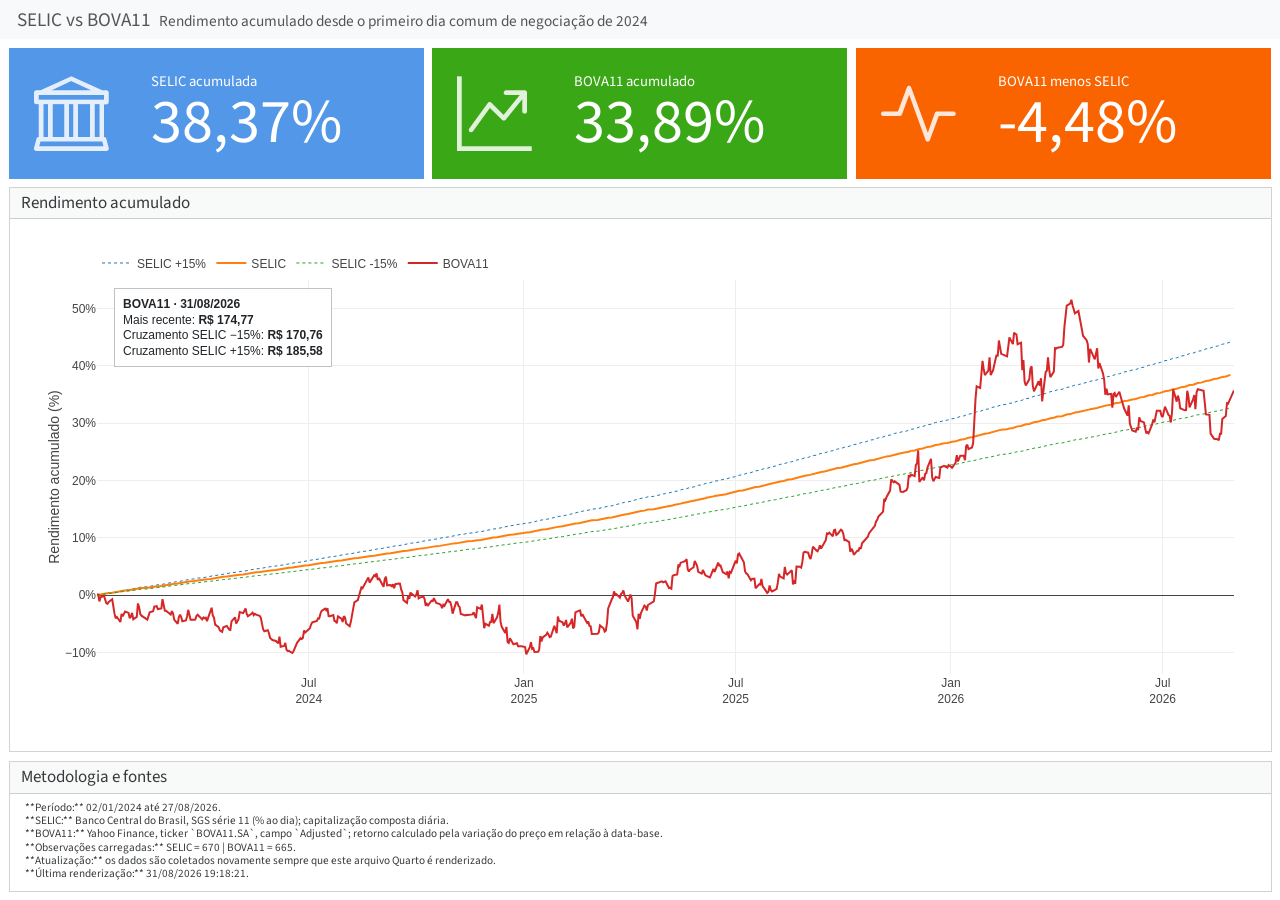
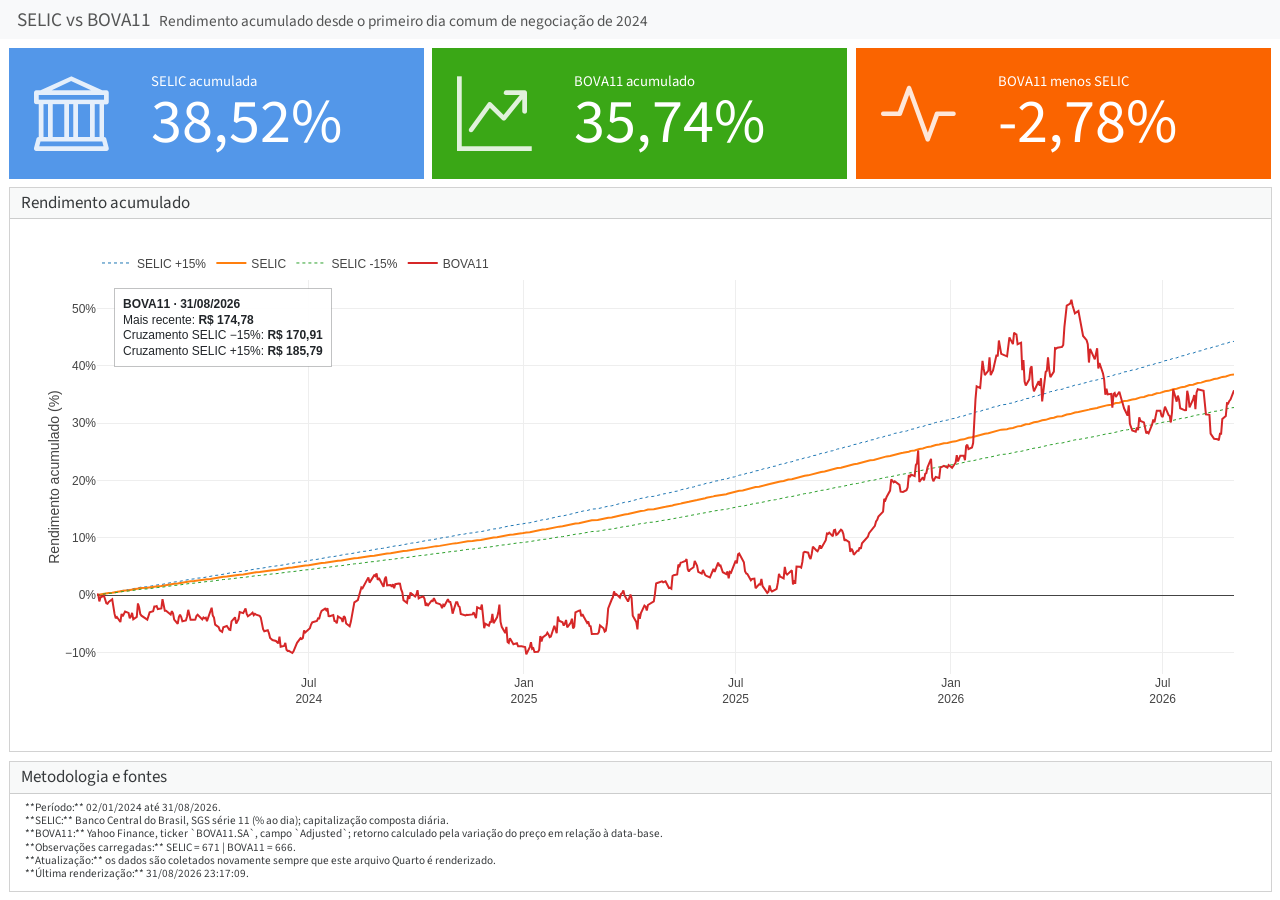
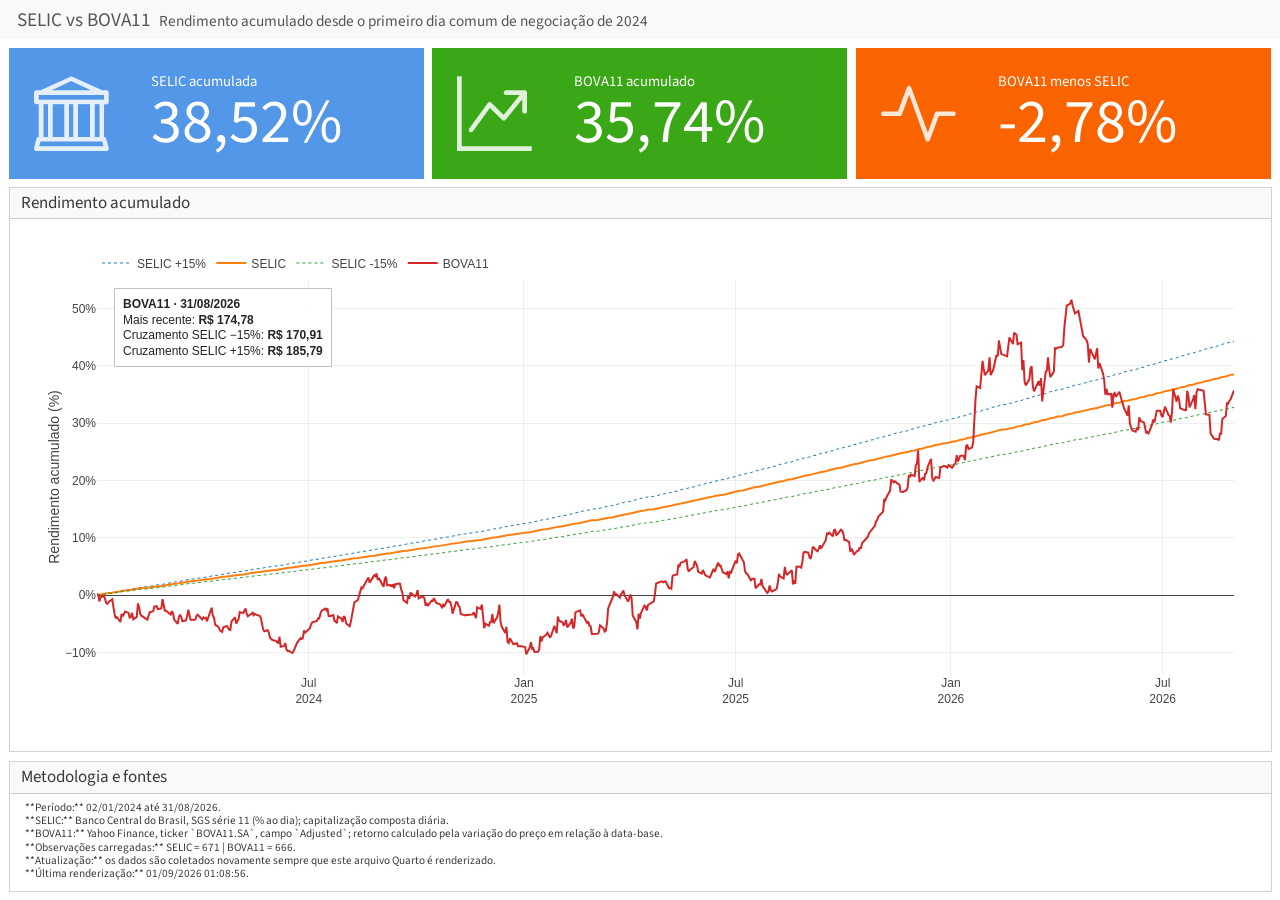
